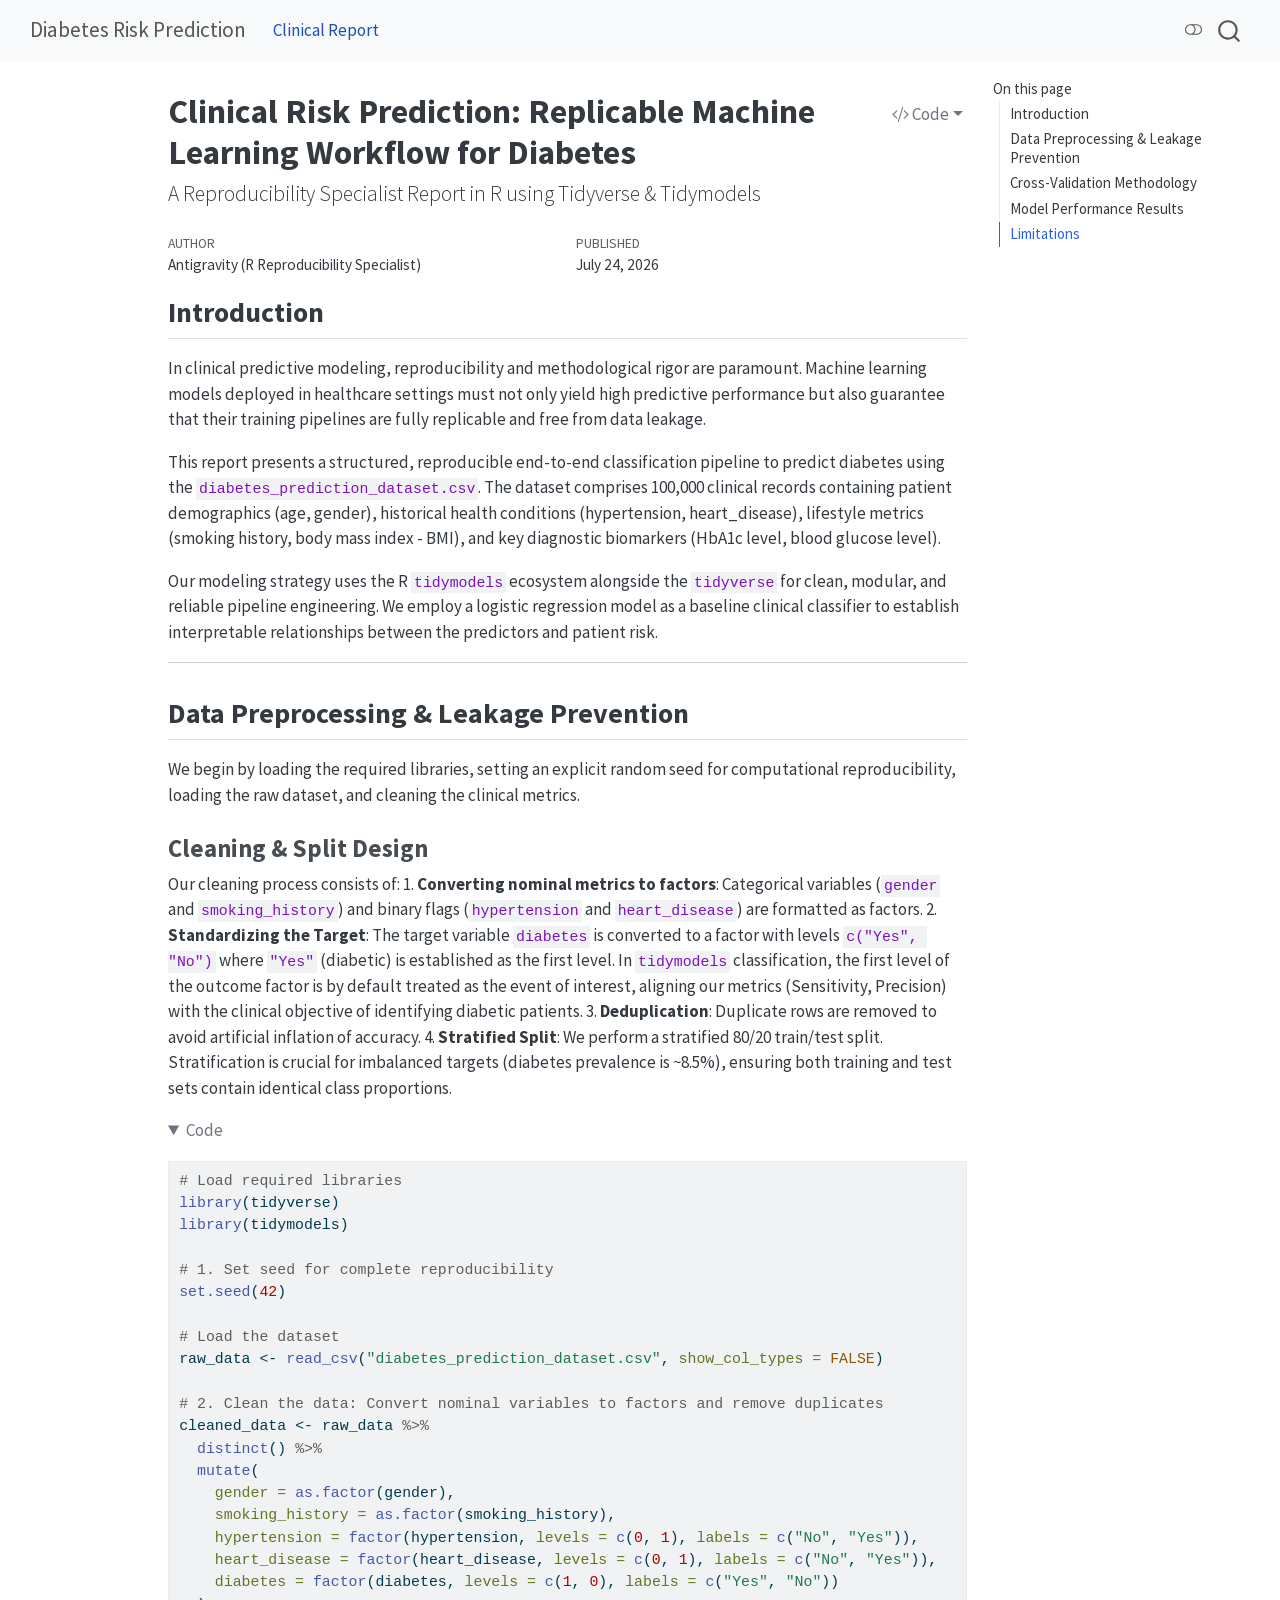
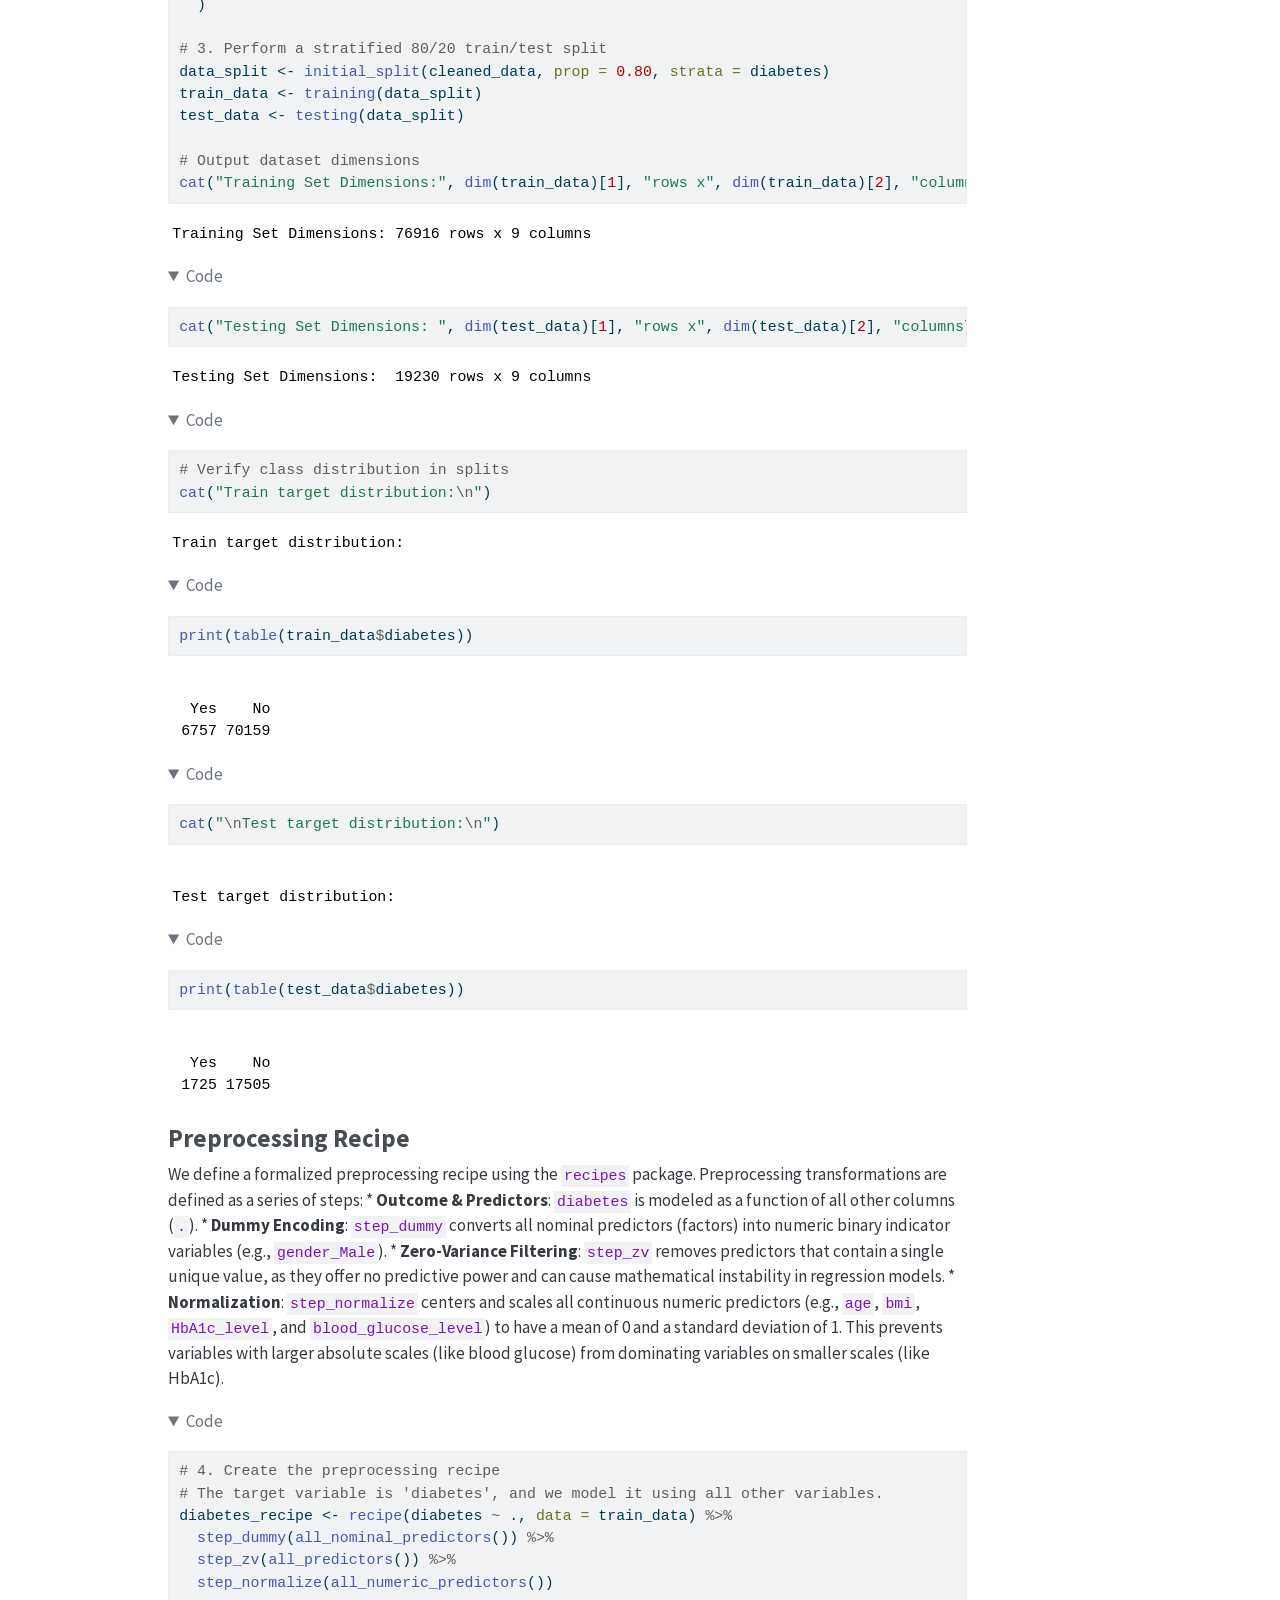
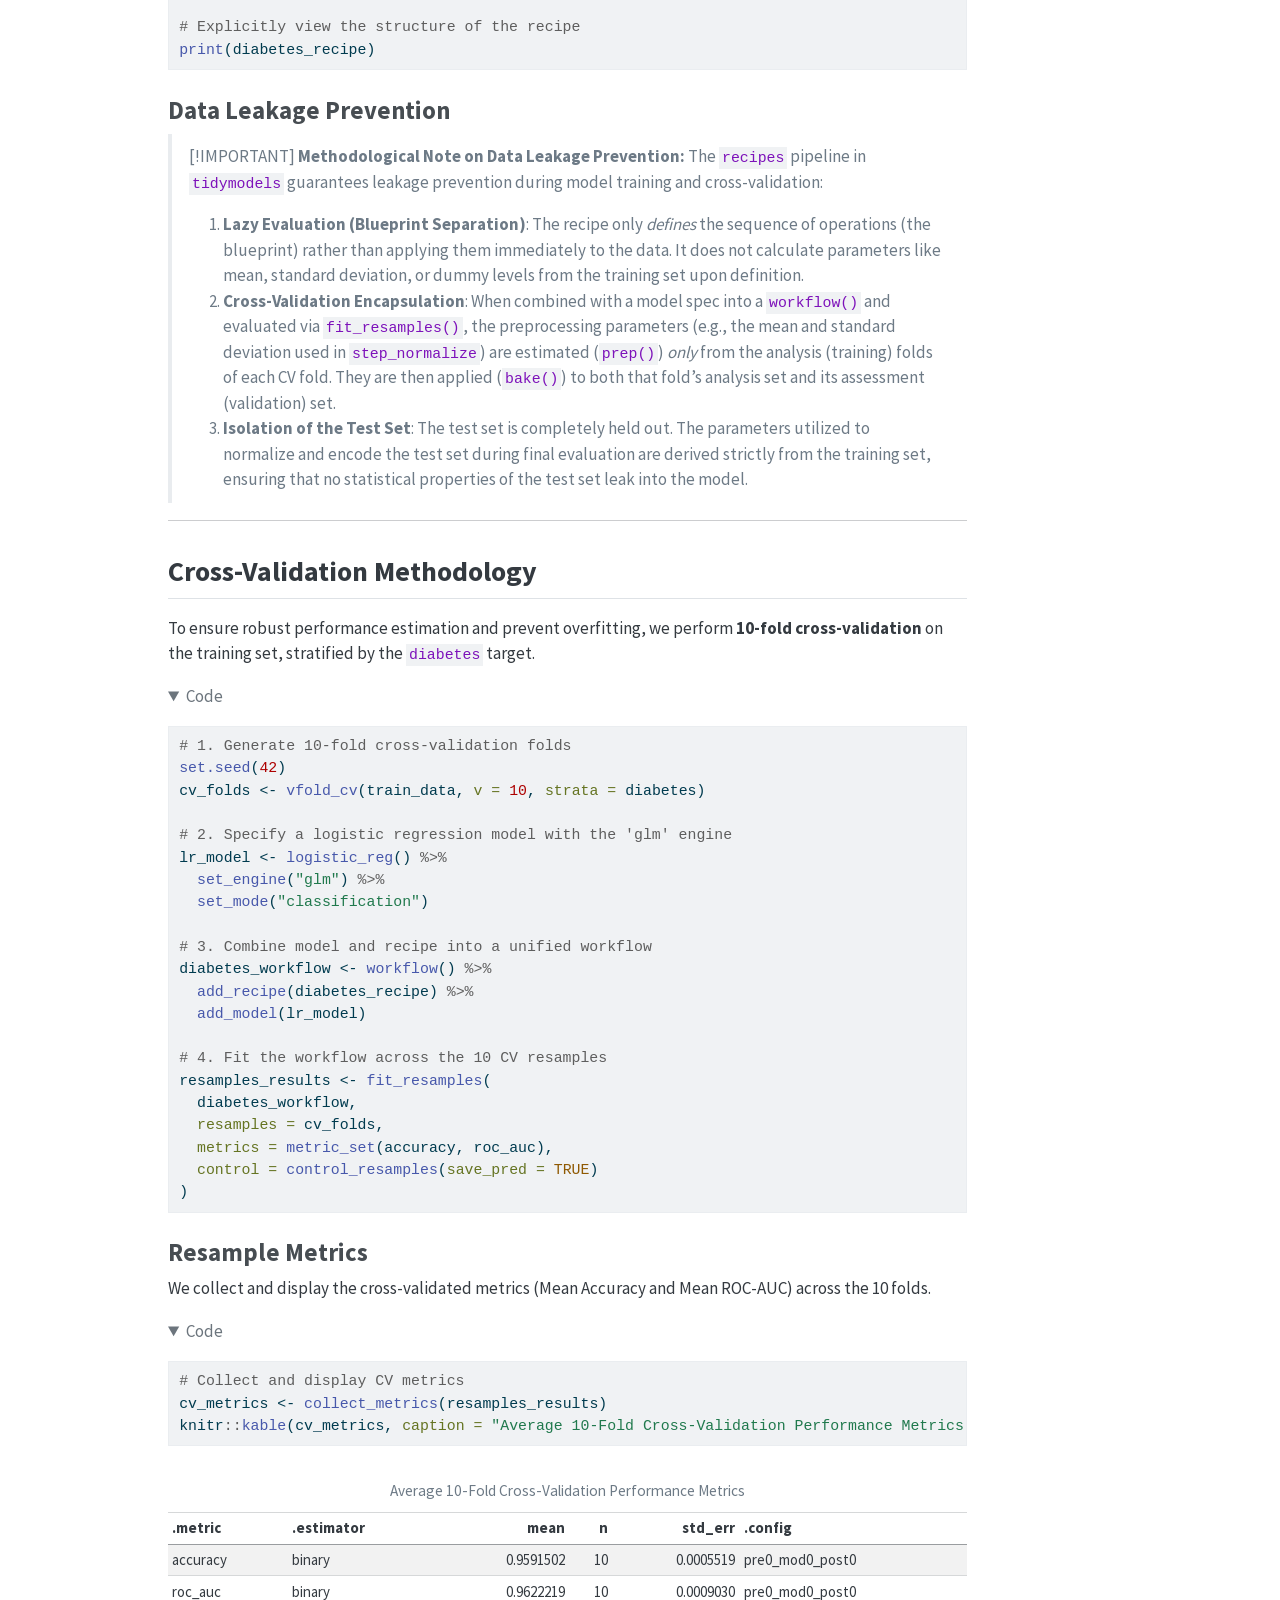
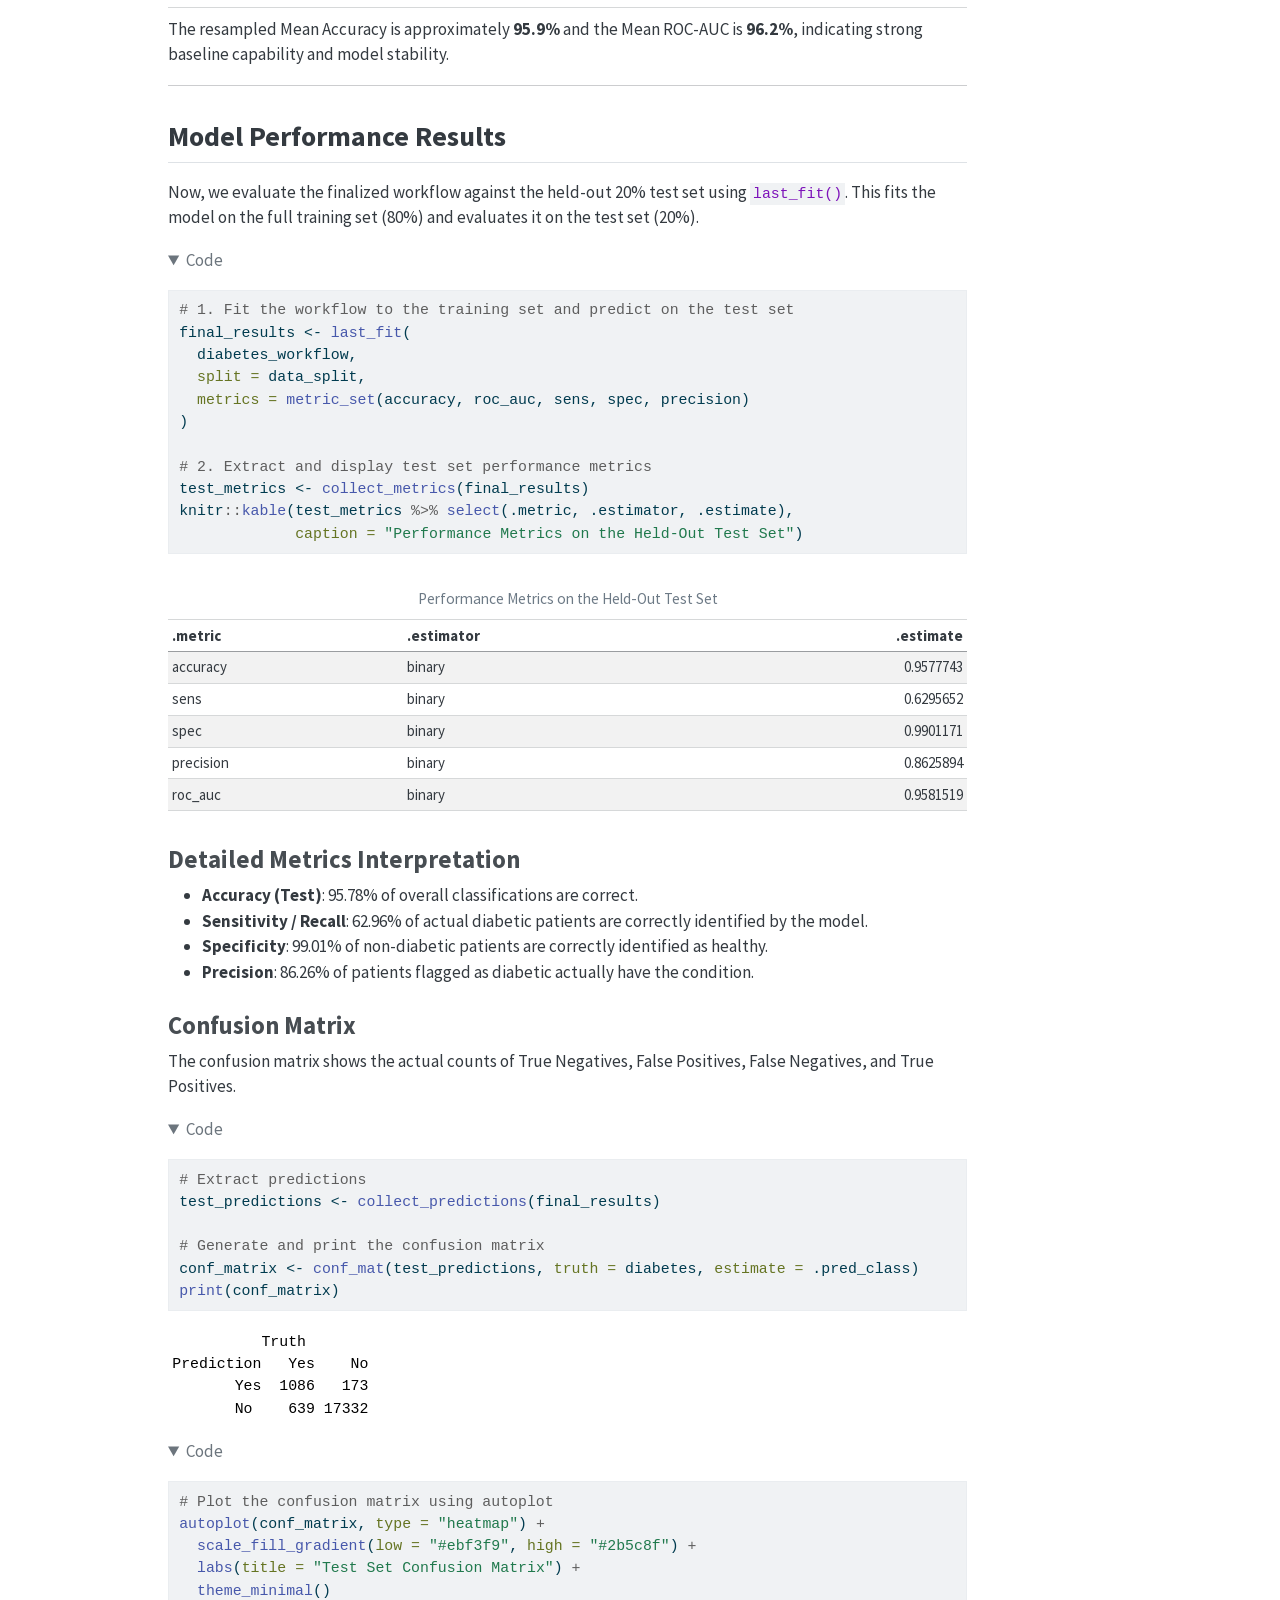
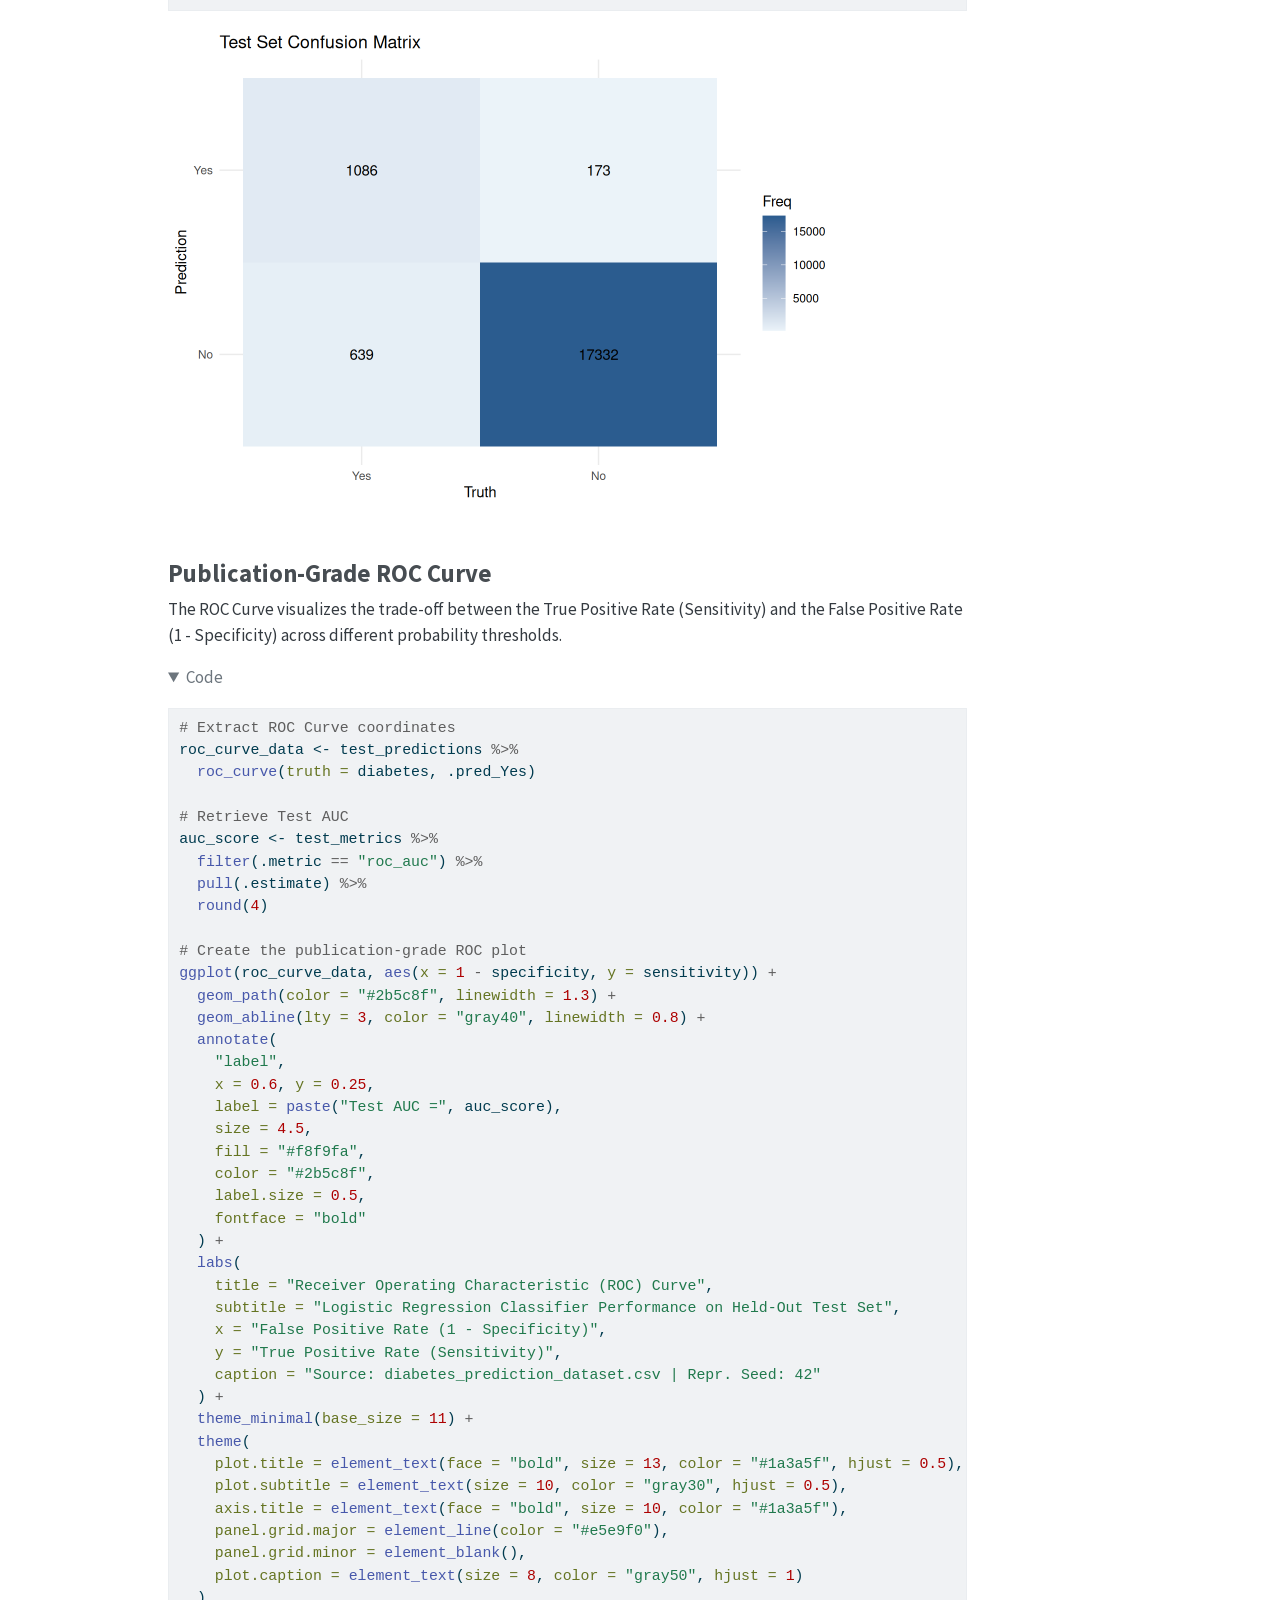
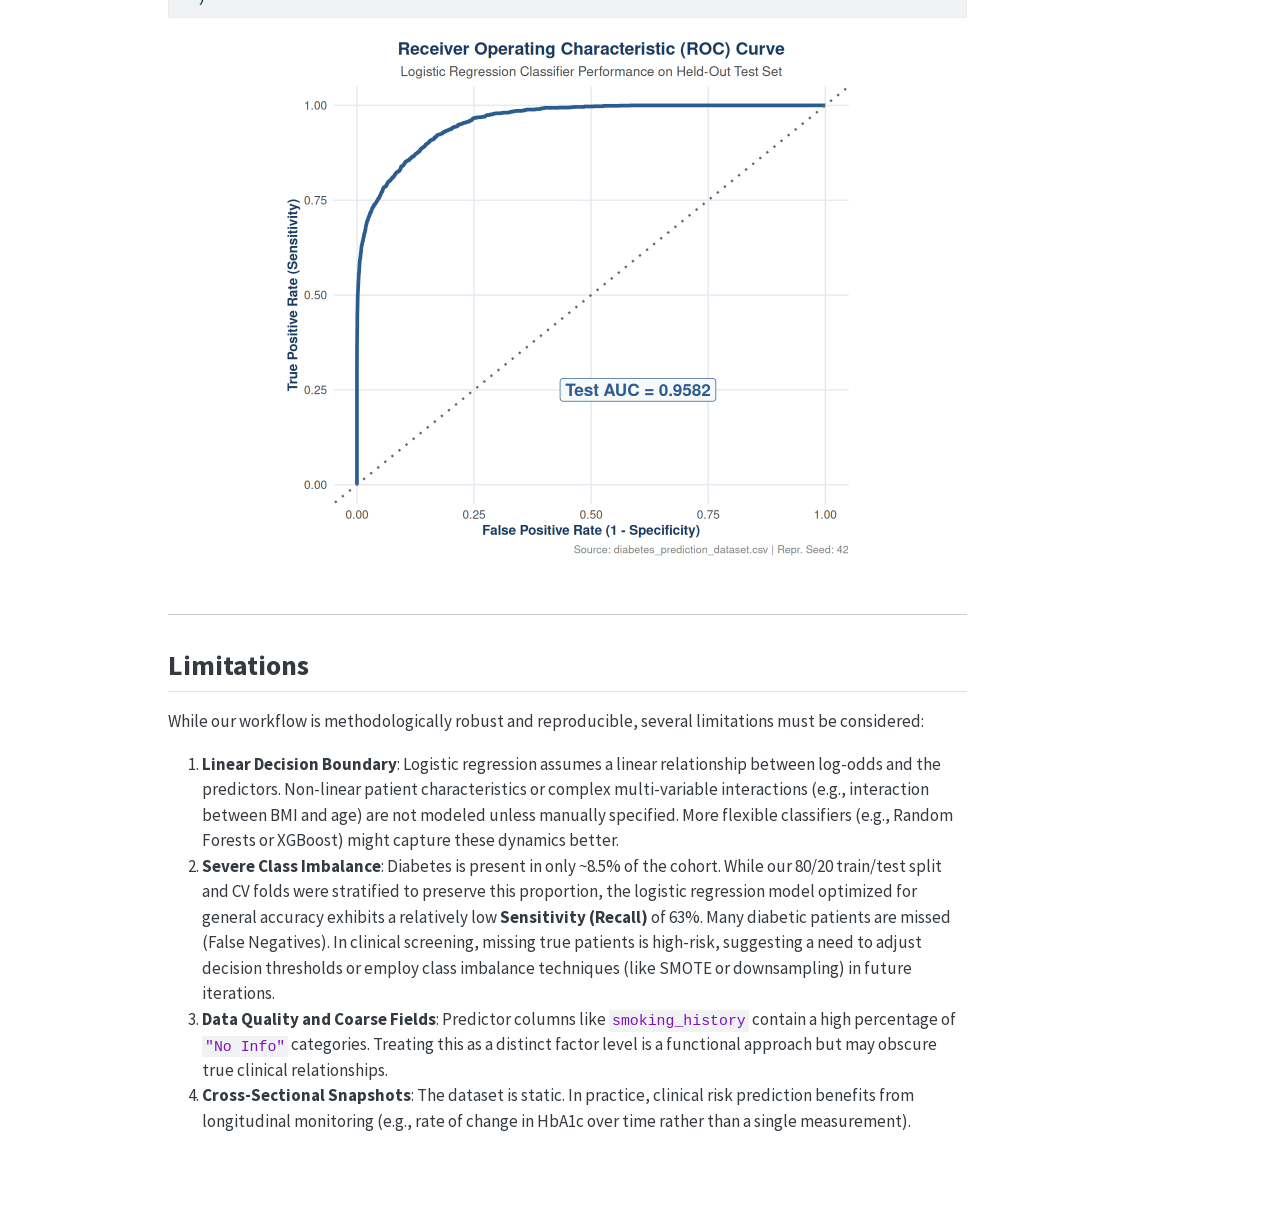
==== index.html @ bb3349ae "Publish Quarto site to GitHub Pages" ====
<!DOCTYPE html>
<html xmlns="http://www.w3.org/1999/xhtml" lang="en" xml:lang="en"><head>

<meta charset="utf-8">
<meta name="generator" content="quarto-1.9.38">

<meta name="viewport" content="width=device-width, initial-scale=1.0, user-scalable=yes">

<meta name="author" content="Antigravity (R Reproducibility Specialist)">
<meta name="dcterms.date" content="2026-07-24">

<title>Clinical Risk Prediction: Replicable Machine Learning Workflow for Diabetes – Diabetes Risk Prediction</title>
<style>

code{white-space: pre-wrap;}
span.smallcaps{font-variant: small-caps;}
div.columns{display: flex; gap: min(4vw, 1.5em);}
div.column{flex: auto; overflow-x: auto;}
div.hanging-indent{margin-left: 1.5em; text-indent: -1.5em;}
ul.task-list{list-style: none;}
ul.task-list li input[type="checkbox"] {
width: 0.8em;
margin: 0 0.8em 0.2em -1em;  vertical-align: middle;
}

html { -webkit-text-size-adjust: 100%; }
pre > code.sourceCode { white-space: pre; position: relative; }
pre > code.sourceCode > span { display: inline-block; line-height: 1.25; }
pre > code.sourceCode > span:empty { height: 1.2em; }
.sourceCode { overflow: visible; }
code.sourceCode > span { color: inherit; text-decoration: inherit; }
div.sourceCode { margin: 1em 0; }
pre.sourceCode { margin: 0; }
@media screen {
div.sourceCode { overflow: auto; }
}
@media print {
pre > code.sourceCode { white-space: pre-wrap; }
pre > code.sourceCode > span { text-indent: -5em; padding-left: 5em; }
}
pre.numberSource code
{ counter-reset: source-line 0; }
pre.numberSource code > span
{ position: relative; left: -4em; counter-increment: source-line; }
pre.numberSource code > span > a:first-child::before
{ content: counter(source-line);
position: relative; left: -1em; text-align: right; vertical-align: baseline;
border: none; display: inline-block;
-webkit-touch-callout: none; -webkit-user-select: none;
-khtml-user-select: none; -moz-user-select: none;
-ms-user-select: none; user-select: none;
padding: 0 4px; width: 4em;
}
pre.numberSource { margin-left: 3em; padding-left: 4px; }
div.sourceCode
{ }
@media screen {
pre > code.sourceCode > span > a:first-child::before { text-decoration: underline; }
}
</style>


<script>const headroomChanged = new CustomEvent("quarto-hrChanged", {
  detail: {},
  bubbles: true,
  cancelable: false,
  composed: false,
});

const announceDismiss = () => {
  const annEl = window.document.getElementById("quarto-announcement");
  if (annEl) {
    annEl.remove();

    const annId = annEl.getAttribute("data-announcement-id");
    window.localStorage.setItem(`quarto-announce-${annId}`, "true");
  }
};

const announceRegister = () => {
  const annEl = window.document.getElementById("quarto-announcement");
  if (annEl) {
    const annId = annEl.getAttribute("data-announcement-id");
    const isDismissed =
      window.localStorage.getItem(`quarto-announce-${annId}`) || false;
    if (isDismissed) {
      announceDismiss();
      return;
    } else {
      annEl.classList.remove("hidden");
    }

    const actionEl = annEl.querySelector(".quarto-announcement-action");
    if (actionEl) {
      actionEl.addEventListener("click", function (e) {
        e.preventDefault();
        // Hide the bar immediately
        announceDismiss();
      });
    }
  }
};

window.document.addEventListener("DOMContentLoaded", function () {
  let init = false;

  announceRegister();

  // Manage the back to top button, if one is present.
  let lastScrollTop = window.pageYOffset || document.documentElement.scrollTop;
  const scrollDownBuffer = 5;
  const scrollUpBuffer = 35;
  const btn = document.getElementById("quarto-back-to-top");
  const hideBackToTop = () => {
    btn.style.display = "none";
  };
  const showBackToTop = () => {
    btn.style.display = "inline-block";
  };
  if (btn) {
    window.document.addEventListener(
      "scroll",
      function () {
        const currentScrollTop =
          window.pageYOffset || document.documentElement.scrollTop;

        // Shows and hides the button 'intelligently' as the user scrolls
        if (currentScrollTop - scrollDownBuffer > lastScrollTop) {
          hideBackToTop();
          lastScrollTop = currentScrollTop <= 0 ? 0 : currentScrollTop;
        } else if (currentScrollTop < lastScrollTop - scrollUpBuffer) {
          showBackToTop();
          lastScrollTop = currentScrollTop <= 0 ? 0 : currentScrollTop;
        }

        // Show the button at the bottom, hides it at the top
        if (currentScrollTop <= 0) {
          hideBackToTop();
        } else if (
          window.innerHeight + currentScrollTop >=
          document.body.offsetHeight
        ) {
          showBackToTop();
        }
      },
      false
    );
  }

  function throttle(func, wait) {
    var timeout;
    return function () {
      const context = this;
      const args = arguments;
      const later = function () {
        clearTimeout(timeout);
        timeout = null;
        func.apply(context, args);
      };

      if (!timeout) {
        timeout = setTimeout(later, wait);
      }
    };
  }

  function headerOffset() {
    // Set an offset if there is are fixed top navbar
    const headerEl = window.document.querySelector("header.fixed-top");
    if (headerEl) {
      return headerEl.clientHeight;
    } else {
      return 0;
    }
  }

  function footerOffset() {
    const footerEl = window.document.querySelector("footer.footer");
    if (footerEl) {
      return footerEl.clientHeight;
    } else {
      return 0;
    }
  }

  function dashboardOffset() {
    const dashboardNavEl = window.document.getElementById(
      "quarto-dashboard-header"
    );
    if (dashboardNavEl !== null) {
      return dashboardNavEl.clientHeight;
    } else {
      return 0;
    }
  }

  function updateDocumentOffsetWithoutAnimation() {
    updateDocumentOffset(false);
  }

  function updateDocumentOffset(animated) {
    // set body offset
    const topOffset = headerOffset();
    const bodyOffset = topOffset + footerOffset() + dashboardOffset();
    const bodyEl = window.document.body;
    bodyEl.setAttribute("data-bs-offset", topOffset);
    bodyEl.style.paddingTop = topOffset + "px";

    // deal with sidebar offsets
    const sidebars = window.document.querySelectorAll(
      ".sidebar, .headroom-target"
    );
    sidebars.forEach((sidebar) => {
      if (!animated) {
        sidebar.classList.add("notransition");
        // Remove the no transition class after the animation has time to complete
        setTimeout(function () {
          sidebar.classList.remove("notransition");
        }, 201);
      }

      if (window.Headroom && sidebar.classList.contains("sidebar-unpinned")) {
        sidebar.style.top = "0";
        sidebar.style.maxHeight = "100vh";
      } else {
        sidebar.style.top = topOffset + "px";
        sidebar.style.maxHeight = "calc(100vh - " + topOffset + "px)";
      }
    });

    // allow space for footer
    const mainContainer = window.document.querySelector(".quarto-container");
    if (mainContainer) {
      mainContainer.style.minHeight = "calc(100vh - " + bodyOffset + "px)";
    }

    // link offset
    let linkStyle = window.document.querySelector("#quarto-target-style");
    if (!linkStyle) {
      linkStyle = window.document.createElement("style");
      linkStyle.setAttribute("id", "quarto-target-style");
      window.document.head.appendChild(linkStyle);
    }
    while (linkStyle.firstChild) {
      linkStyle.removeChild(linkStyle.firstChild);
    }
    if (topOffset > 0) {
      linkStyle.appendChild(
        window.document.createTextNode(`
      section:target::before {
        content: "";
        display: block;
        height: ${topOffset}px;
        margin: -${topOffset}px 0 0;
      }`)
      );
    }
    if (init) {
      window.dispatchEvent(headroomChanged);
    }
    init = true;
  }

  // initialize headroom
  var header = window.document.querySelector("#quarto-header");
  if (header && window.Headroom) {
    const headroom = new window.Headroom(header, {
      tolerance: 5,
      onPin: function () {
        const sidebars = window.document.querySelectorAll(
          ".sidebar, .headroom-target"
        );
        sidebars.forEach((sidebar) => {
          sidebar.classList.remove("sidebar-unpinned");
        });
        updateDocumentOffset();
      },
      onUnpin: function () {
        const sidebars = window.document.querySelectorAll(
          ".sidebar, .headroom-target"
        );
        sidebars.forEach((sidebar) => {
          sidebar.classList.add("sidebar-unpinned");
        });
        updateDocumentOffset();
      },
    });
    headroom.init();

    let frozen = false;
    window.quartoToggleHeadroom = function () {
      if (frozen) {
        headroom.unfreeze();
        frozen = false;
      } else {
        headroom.freeze();
        frozen = true;
      }
    };
  }

  window.addEventListener(
    "hashchange",
    function (e) {
      if (
        getComputedStyle(document.documentElement).scrollBehavior !== "smooth"
      ) {
        window.scrollTo(0, window.pageYOffset - headerOffset());
      }
    },
    false
  );

  // Observe size changed for the header
  const headerEl = window.document.querySelector("header.fixed-top");
  if (headerEl && window.ResizeObserver) {
    const observer = new window.ResizeObserver(() => {
      setTimeout(updateDocumentOffsetWithoutAnimation, 0);
    });
    observer.observe(headerEl, {
      attributes: true,
      childList: true,
      characterData: true,
    });
  } else {
    window.addEventListener(
      "resize",
      throttle(updateDocumentOffsetWithoutAnimation, 50)
    );
  }
  setTimeout(updateDocumentOffsetWithoutAnimation, 250);

  // fixup index.html links if we aren't on the filesystem
  if (window.location.protocol !== "file:") {
    const links = window.document.querySelectorAll("a");
    for (let i = 0; i < links.length; i++) {
      if (links[i].href) {
        links[i].dataset.originalHref = links[i].href;
        links[i].href = links[i].href.replace(/\/index\.html/, "/");
      }
    }

    // Fixup any sharing links that require urls
    // Append url to any sharing urls
    const sharingLinks = window.document.querySelectorAll(
      "a.sidebar-tools-main-item, a.quarto-navigation-tool, a.quarto-navbar-tools, a.quarto-navbar-tools-item"
    );
    for (let i = 0; i < sharingLinks.length; i++) {
      const sharingLink = sharingLinks[i];
      const href = sharingLink.getAttribute("href");
      if (href) {
        sharingLink.setAttribute(
          "href",
          href.replace("|url|", window.location.href)
        );
      }
    }

    // Scroll the active navigation item into view, if necessary
    const navSidebar = window.document.querySelector("nav#quarto-sidebar");
    if (navSidebar) {
      // Find the active item
      const activeItem = navSidebar.querySelector("li.sidebar-item a.active");
      if (activeItem) {
        // Wait for the scroll height and height to resolve by observing size changes on the
        // nav element that is scrollable
        const resizeObserver = new ResizeObserver((_entries) => {
          // The bottom of the element
          const elBottom = activeItem.offsetTop;
          const viewBottom = navSidebar.scrollTop + navSidebar.clientHeight;

          // The element height and scroll height are the same, then we are still loading
          if (viewBottom !== navSidebar.scrollHeight) {
            // Determine if the item isn't visible and scroll to it
            if (elBottom >= viewBottom) {
              navSidebar.scrollTop = elBottom;
            }

            // stop observing now since we've completed the scroll
            resizeObserver.unobserve(navSidebar);
          }
        });
        resizeObserver.observe(navSidebar);
      }
    }
  }
});
</script>
<script>/*!
 * headroom.js v0.12.0 - Give your page some headroom. Hide your header until you need it
 * Copyright (c) 2020 Nick Williams - http://wicky.nillia.ms/headroom.js
 * License: MIT
 */

!function(t,n){"object"==typeof exports&&"undefined"!=typeof module?module.exports=n():"function"==typeof define&&define.amd?define(n):(t=t||self).Headroom=n()}(this,function(){"use strict";function t(){return"undefined"!=typeof window}function d(t){return function(t){return t&&t.document&&function(t){return 9===t.nodeType}(t.document)}(t)?function(t){var n=t.document,o=n.body,s=n.documentElement;return{scrollHeight:function(){return Math.max(o.scrollHeight,s.scrollHeight,o.offsetHeight,s.offsetHeight,o.clientHeight,s.clientHeight)},height:function(){return t.innerHeight||s.clientHeight||o.clientHeight},scrollY:function(){return void 0!==t.pageYOffset?t.pageYOffset:(s||o.parentNode||o).scrollTop}}}(t):function(t){return{scrollHeight:function(){return Math.max(t.scrollHeight,t.offsetHeight,t.clientHeight)},height:function(){return Math.max(t.offsetHeight,t.clientHeight)},scrollY:function(){return t.scrollTop}}}(t)}function n(t,s,e){var n,o=function(){var n=!1;try{var t={get passive(){n=!0}};window.addEventListener("test",t,t),window.removeEventListener("test",t,t)}catch(t){n=!1}return n}(),i=!1,r=d(t),l=r.scrollY(),a={};function c(){var t=Math.round(r.scrollY()),n=r.height(),o=r.scrollHeight();a.scrollY=t,a.lastScrollY=l,a.direction=l<t?"down":"up",a.distance=Math.abs(t-l),a.isOutOfBounds=t<0||o<t+n,a.top=t<=s.offset[a.direction],a.bottom=o<=t+n,a.toleranceExceeded=a.distance>s.tolerance[a.direction],e(a),l=t,i=!1}function h(){i||(i=!0,n=requestAnimationFrame(c))}var u=!!o&&{passive:!0,capture:!1};return t.addEventListener("scroll",h,u),c(),{destroy:function(){cancelAnimationFrame(n),t.removeEventListener("scroll",h,u)}}}function o(t){return t===Object(t)?t:{down:t,up:t}}function s(t,n){n=n||{},Object.assign(this,s.options,n),this.classes=Object.assign({},s.options.classes,n.classes),this.elem=t,this.tolerance=o(this.tolerance),this.offset=o(this.offset),this.initialised=!1,this.frozen=!1}return s.prototype={constructor:s,init:function(){return s.cutsTheMustard&&!this.initialised&&(this.addClass("initial"),this.initialised=!0,setTimeout(function(t){t.scrollTracker=n(t.scroller,{offset:t.offset,tolerance:t.tolerance},t.update.bind(t))},100,this)),this},destroy:function(){this.initialised=!1,Object.keys(this.classes).forEach(this.removeClass,this),this.scrollTracker.destroy()},unpin:function(){!this.hasClass("pinned")&&this.hasClass("unpinned")||(this.addClass("unpinned"),this.removeClass("pinned"),this.onUnpin&&this.onUnpin.call(this))},pin:function(){this.hasClass("unpinned")&&(this.addClass("pinned"),this.removeClass("unpinned"),this.onPin&&this.onPin.call(this))},freeze:function(){this.frozen=!0,this.addClass("frozen")},unfreeze:function(){this.frozen=!1,this.removeClass("frozen")},top:function(){this.hasClass("top")||(this.addClass("top"),this.removeClass("notTop"),this.onTop&&this.onTop.call(this))},notTop:function(){this.hasClass("notTop")||(this.addClass("notTop"),this.removeClass("top"),this.onNotTop&&this.onNotTop.call(this))},bottom:function(){this.hasClass("bottom")||(this.addClass("bottom"),this.removeClass("notBottom"),this.onBottom&&this.onBottom.call(this))},notBottom:function(){this.hasClass("notBottom")||(this.addClass("notBottom"),this.removeClass("bottom"),this.onNotBottom&&this.onNotBottom.call(this))},shouldUnpin:function(t){return"down"===t.direction&&!t.top&&t.toleranceExceeded},shouldPin:function(t){return"up"===t.direction&&t.toleranceExceeded||t.top},addClass:function(t){this.elem.classList.add.apply(this.elem.classList,this.classes[t].split(" "))},removeClass:function(t){this.elem.classList.remove.apply(this.elem.classList,this.classes[t].split(" "))},hasClass:function(t){return this.classes[t].split(" ").every(function(t){return this.classList.contains(t)},this.elem)},update:function(t){t.isOutOfBounds||!0!==this.frozen&&(t.top?this.top():this.notTop(),t.bottom?this.bottom():this.notBottom(),this.shouldUnpin(t)?this.unpin():this.shouldPin(t)&&this.pin())}},s.options={tolerance:{up:0,down:0},offset:0,scroller:t()?window:null,classes:{frozen:"headroom--frozen",pinned:"headroom--pinned",unpinned:"headroom--unpinned",top:"headroom--top",notTop:"headroom--not-top",bottom:"headroom--bottom",notBottom:"headroom--not-bottom",initial:"headroom"}},s.cutsTheMustard=!!(t()&&function(){}.bind&&"classList"in document.documentElement&&Object.assign&&Object.keys&&requestAnimationFrame),s});
</script>
<script>/*!
 * clipboard.js v2.0.11
 * https://clipboardjs.com/
 *
 * Licensed MIT © Zeno Rocha
 */
!function(t,e){"object"==typeof exports&&"object"==typeof module?module.exports=e():"function"==typeof define&&define.amd?define([],e):"object"==typeof exports?exports.ClipboardJS=e():t.ClipboardJS=e()}(this,function(){return n={686:function(t,e,n){"use strict";n.d(e,{default:function(){return b}});var e=n(279),i=n.n(e),e=n(370),u=n.n(e),e=n(817),r=n.n(e);function c(t){try{return document.execCommand(t)}catch(t){return}}var a=function(t){t=r()(t);return c("cut"),t};function o(t,e){var n,o,t=(n=t,o="rtl"===document.documentElement.getAttribute("dir"),(t=document.createElement("textarea")).style.fontSize="12pt",t.style.border="0",t.style.padding="0",t.style.margin="0",t.style.position="absolute",t.style[o?"right":"left"]="-9999px",o=window.pageYOffset||document.documentElement.scrollTop,t.style.top="".concat(o,"px"),t.setAttribute("readonly",""),t.value=n,t);return e.container.appendChild(t),e=r()(t),c("copy"),t.remove(),e}var f=function(t){var e=1<arguments.length&&void 0!==arguments[1]?arguments[1]:{container:document.body},n="";return"string"==typeof t?n=o(t,e):t instanceof HTMLInputElement&&!["text","search","url","tel","password"].includes(null==t?void 0:t.type)?n=o(t.value,e):(n=r()(t),c("copy")),n};function l(t){return(l="function"==typeof Symbol&&"symbol"==typeof Symbol.iterator?function(t){return typeof t}:function(t){return t&&"function"==typeof Symbol&&t.constructor===Symbol&&t!==Symbol.prototype?"symbol":typeof t})(t)}var s=function(){var t=0<arguments.length&&void 0!==arguments[0]?arguments[0]:{},e=t.action,n=void 0===e?"copy":e,o=t.container,e=t.target,t=t.text;if("copy"!==n&&"cut"!==n)throw new Error('Invalid "action" value, use either "copy" or "cut"');if(void 0!==e){if(!e||"object"!==l(e)||1!==e.nodeType)throw new Error('Invalid "target" value, use a valid Element');if("copy"===n&&e.hasAttribute("disabled"))throw new Error('Invalid "target" attribute. Please use "readonly" instead of "disabled" attribute');if("cut"===n&&(e.hasAttribute("readonly")||e.hasAttribute("disabled")))throw new Error('Invalid "target" attribute. You can\'t cut text from elements with "readonly" or "disabled" attributes')}return t?f(t,{container:o}):e?"cut"===n?a(e):f(e,{container:o}):void 0};function p(t){return(p="function"==typeof Symbol&&"symbol"==typeof Symbol.iterator?function(t){return typeof t}:function(t){return t&&"function"==typeof Symbol&&t.constructor===Symbol&&t!==Symbol.prototype?"symbol":typeof t})(t)}function d(t,e){for(var n=0;n<e.length;n++){var o=e[n];o.enumerable=o.enumerable||!1,o.configurable=!0,"value"in o&&(o.writable=!0),Object.defineProperty(t,o.key,o)}}function y(t,e){return(y=Object.setPrototypeOf||function(t,e){return t.__proto__=e,t})(t,e)}function h(n){var o=function(){if("undefined"==typeof Reflect||!Reflect.construct)return!1;if(Reflect.construct.sham)return!1;if("function"==typeof Proxy)return!0;try{return Date.prototype.toString.call(Reflect.construct(Date,[],function(){})),!0}catch(t){return!1}}();return function(){var t,e=v(n);return t=o?(t=v(this).constructor,Reflect.construct(e,arguments,t)):e.apply(this,arguments),e=this,!(t=t)||"object"!==p(t)&&"function"!=typeof t?function(t){if(void 0!==t)return t;throw new ReferenceError("this hasn't been initialised - super() hasn't been called")}(e):t}}function v(t){return(v=Object.setPrototypeOf?Object.getPrototypeOf:function(t){return t.__proto__||Object.getPrototypeOf(t)})(t)}function m(t,e){t="data-clipboard-".concat(t);if(e.hasAttribute(t))return e.getAttribute(t)}var b=function(){!function(t,e){if("function"!=typeof e&&null!==e)throw new TypeError("Super expression must either be null or a function");t.prototype=Object.create(e&&e.prototype,{constructor:{value:t,writable:!0,configurable:!0}}),e&&y(t,e)}(r,i());var t,e,n,o=h(r);function r(t,e){var n;return function(t){if(!(t instanceof r))throw new TypeError("Cannot call a class as a function")}(this),(n=o.call(this)).resolveOptions(e),n.listenClick(t),n}return t=r,n=[{key:"copy",value:function(t){var e=1<arguments.length&&void 0!==arguments[1]?arguments[1]:{container:document.body};return f(t,e)}},{key:"cut",value:function(t){return a(t)}},{key:"isSupported",value:function(){var t=0<arguments.length&&void 0!==arguments[0]?arguments[0]:["copy","cut"],t="string"==typeof t?[t]:t,e=!!document.queryCommandSupported;return t.forEach(function(t){e=e&&!!document.queryCommandSupported(t)}),e}}],(e=[{key:"resolveOptions",value:function(){var t=0<arguments.length&&void 0!==arguments[0]?arguments[0]:{};this.action="function"==typeof t.action?t.action:this.defaultAction,this.target="function"==typeof t.target?t.target:this.defaultTarget,this.text="function"==typeof t.text?t.text:this.defaultText,this.container="object"===p(t.container)?t.container:document.body}},{key:"listenClick",value:function(t){var e=this;this.listener=u()(t,"click",function(t){return e.onClick(t)})}},{key:"onClick",value:function(t){var e=t.delegateTarget||t.currentTarget,n=this.action(e)||"copy",t=s({action:n,container:this.container,target:this.target(e),text:this.text(e)});this.emit(t?"success":"error",{action:n,text:t,trigger:e,clearSelection:function(){e&&e.focus(),window.getSelection().removeAllRanges()}})}},{key:"defaultAction",value:function(t){return m("action",t)}},{key:"defaultTarget",value:function(t){t=m("target",t);if(t)return document.querySelector(t)}},{key:"defaultText",value:function(t){return m("text",t)}},{key:"destroy",value:function(){this.listener.destroy()}}])&&d(t.prototype,e),n&&d(t,n),r}()},828:function(t){var e;"undefined"==typeof Element||Element.prototype.matches||((e=Element.prototype).matches=e.matchesSelector||e.mozMatchesSelector||e.msMatchesSelector||e.oMatchesSelector||e.webkitMatchesSelector),t.exports=function(t,e){for(;t&&9!==t.nodeType;){if("function"==typeof t.matches&&t.matches(e))return t;t=t.parentNode}}},438:function(t,e,n){var u=n(828);function i(t,e,n,o,r){var i=function(e,n,t,o){return function(t){t.delegateTarget=u(t.target,n),t.delegateTarget&&o.call(e,t)}}.apply(this,arguments);return t.addEventListener(n,i,r),{destroy:function(){t.removeEventListener(n,i,r)}}}t.exports=function(t,e,n,o,r){return"function"==typeof t.addEventListener?i.apply(null,arguments):"function"==typeof n?i.bind(null,document).apply(null,arguments):("string"==typeof t&&(t=document.querySelectorAll(t)),Array.prototype.map.call(t,function(t){return i(t,e,n,o,r)}))}},879:function(t,n){n.node=function(t){return void 0!==t&&t instanceof HTMLElement&&1===t.nodeType},n.nodeList=function(t){var e=Object.prototype.toString.call(t);return void 0!==t&&("[object NodeList]"===e||"[object HTMLCollection]"===e)&&"length"in t&&(0===t.length||n.node(t[0]))},n.string=function(t){return"string"==typeof t||t instanceof String},n.fn=function(t){return"[object Function]"===Object.prototype.toString.call(t)}},370:function(t,e,n){var f=n(879),l=n(438);t.exports=function(t,e,n){if(!t&&!e&&!n)throw new Error("Missing required arguments");if(!f.string(e))throw new TypeError("Second argument must be a String");if(!f.fn(n))throw new TypeError("Third argument must be a Function");if(f.node(t))return c=e,a=n,(u=t).addEventListener(c,a),{destroy:function(){u.removeEventListener(c,a)}};if(f.nodeList(t))return o=t,r=e,i=n,Array.prototype.forEach.call(o,function(t){t.addEventListener(r,i)}),{destroy:function(){Array.prototype.forEach.call(o,function(t){t.removeEventListener(r,i)})}};if(f.string(t))return t=t,e=e,n=n,l(document.body,t,e,n);throw new TypeError("First argument must be a String, HTMLElement, HTMLCollection, or NodeList");var o,r,i,u,c,a}},817:function(t){t.exports=function(t){var e,n="SELECT"===t.nodeName?(t.focus(),t.value):"INPUT"===t.nodeName||"TEXTAREA"===t.nodeName?((e=t.hasAttribute("readonly"))||t.setAttribute("readonly",""),t.select(),t.setSelectionRange(0,t.value.length),e||t.removeAttribute("readonly"),t.value):(t.hasAttribute("contenteditable")&&t.focus(),n=window.getSelection(),(e=document.createRange()).selectNodeContents(t),n.removeAllRanges(),n.addRange(e),n.toString());return n}},279:function(t){function e(){}e.prototype={on:function(t,e,n){var o=this.e||(this.e={});return(o[t]||(o[t]=[])).push({fn:e,ctx:n}),this},once:function(t,e,n){var o=this;function r(){o.off(t,r),e.apply(n,arguments)}return r._=e,this.on(t,r,n)},emit:function(t){for(var e=[].slice.call(arguments,1),n=((this.e||(this.e={}))[t]||[]).slice(),o=0,r=n.length;o<r;o++)n[o].fn.apply(n[o].ctx,e);return this},off:function(t,e){var n=this.e||(this.e={}),o=n[t],r=[];if(o&&e)for(var i=0,u=o.length;i<u;i++)o[i].fn!==e&&o[i].fn._!==e&&r.push(o[i]);return r.length?n[t]=r:delete n[t],this}},t.exports=e,t.exports.TinyEmitter=e}},r={},o.n=function(t){var e=t&&t.__esModule?function(){return t.default}:function(){return t};return o.d(e,{a:e}),e},o.d=function(t,e){for(var n in e)o.o(e,n)&&!o.o(t,n)&&Object.defineProperty(t,n,{enumerable:!0,get:e[n]})},o.o=function(t,e){return Object.prototype.hasOwnProperty.call(t,e)},o(686).default;function o(t){if(r[t])return r[t].exports;var e=r[t]={exports:{}};return n[t](e,e.exports,o),e.exports}var n,r});</script>
<script>/*! @algolia/autocomplete-js 1.19.1 | MIT License | © Algolia, Inc. and contributors | https://github.com/algolia/autocomplete */
!function(e,t){"object"==typeof exports&&"undefined"!=typeof module?t(exports):"function"==typeof define&&define.amd?define(["exports"],t):t((e="undefined"!=typeof globalThis?globalThis:e||self)["@algolia/autocomplete-js"]={})}(this,(function(e){"use strict";function t(e,t){var n=Object.keys(e);if(Object.getOwnPropertySymbols){var r=Object.getOwnPropertySymbols(e);t&&(r=r.filter((function(t){return Object.getOwnPropertyDescriptor(e,t).enumerable}))),n.push.apply(n,r)}return n}function n(e){for(var n=1;n<arguments.length;n++){var r=null!=arguments[n]?arguments[n]:{};n%2?t(Object(r),!0).forEach((function(t){o(e,t,r[t])})):Object.getOwnPropertyDescriptors?Object.defineProperties(e,Object.getOwnPropertyDescriptors(r)):t(Object(r)).forEach((function(t){Object.defineProperty(e,t,Object.getOwnPropertyDescriptor(r,t))}))}return e}function r(e){return r="function"==typeof Symbol&&"symbol"==typeof Symbol.iterator?function(e){return typeof e}:function(e){return e&&"function"==typeof Symbol&&e.constructor===Symbol&&e!==Symbol.prototype?"symbol":typeof e},r(e)}function o(e,t,n){return(t=function(e){var t=function(e,t){if("object"!=typeof e||null===e)return e;var n=e[Symbol.toPrimitive];if(void 0!==n){var r=n.call(e,t||"default");if("object"!=typeof r)return r;throw new TypeError("@@toPrimitive must return a primitive value.")}return("string"===t?String:Number)(e)}(e,"string");return"symbol"==typeof t?t:String(t)}(t))in e?Object.defineProperty(e,t,{value:n,enumerable:!0,configurable:!0,writable:!0}):e[t]=n,e}function i(){return i=Object.assign?Object.assign.bind():function(e){for(var t=1;t<arguments.length;t++){var n=arguments[t];for(var r in n)Object.prototype.hasOwnProperty.call(n,r)&&(e[r]=n[r])}return e},i.apply(this,arguments)}function u(e,t){if(null==e)return{};var n,r,o=function(e,t){if(null==e)return{};var n,r,o={},i=Object.keys(e);for(r=0;r<i.length;r++)n=i[r],t.indexOf(n)>=0||(o[n]=e[n]);return o}(e,t);if(Object.getOwnPropertySymbols){var i=Object.getOwnPropertySymbols(e);for(r=0;r<i.length;r++)n=i[r],t.indexOf(n)>=0||Object.prototype.propertyIsEnumerable.call(e,n)&&(o[n]=e[n])}return o}function a(e,t){return function(e){if(Array.isArray(e))return e}(e)||function(e,t){var n=null==e?null:"undefined"!=typeof Symbol&&e[Symbol.iterator]||e["@@iterator"];if(null!=n){var r,o,i,u,a=[],l=!0,c=!1;try{if(i=(n=n.call(e)).next,0===t){if(Object(n)!==n)return;l=!1}else for(;!(l=(r=i.call(n)).done)&&(a.push(r.value),a.length!==t);l=!0);}catch(e){c=!0,o=e}finally{try{if(!l&&null!=n.return&&(u=n.return(),Object(u)!==u))return}finally{if(c)throw o}}return a}}(e,t)||c(e,t)||function(){throw new TypeError("Invalid attempt to destructure non-iterable instance.\nIn order to be iterable, non-array objects must have a [Symbol.iterator]() method.")}()}function l(e){return function(e){if(Array.isArray(e))return s(e)}(e)||function(e){if("undefined"!=typeof Symbol&&null!=e[Symbol.iterator]||null!=e["@@iterator"])return Array.from(e)}(e)||c(e)||function(){throw new TypeError("Invalid attempt to spread non-iterable instance.\nIn order to be iterable, non-array objects must have a [Symbol.iterator]() method.")}()}function c(e,t){if(e){if("string"==typeof e)return s(e,t);var n=Object.prototype.toString.call(e).slice(8,-1);return"Object"===n&&e.constructor&&(n=e.constructor.name),"Map"===n||"Set"===n?Array.from(e):"Arguments"===n||/^(?:Ui|I)nt(?:8|16|32)(?:Clamped)?Array$/.test(n)?s(e,t):void 0}}function s(e,t){(null==t||t>e.length)&&(t=e.length);for(var n=0,r=new Array(t);n<t;n++)r[n]=e[n];return r}function f(e){return{current:e}}function p(e,t){var n=void 0;return function(){for(var r=arguments.length,o=new Array(r),i=0;i<r;i++)o[i]=arguments[i];n&&clearTimeout(n),n=setTimeout((function(){return e.apply(void 0,o)}),t)}}function m(e){return e.reduce((function(e,t){return e.concat(t)}),[])}var v=0;function d(){return"autocomplete-".concat(v++)}function y(e,t){return t.reduce((function(e,t){return e&&e[t]}),e)}function b(e){return 0===e.collections.length?0:e.collections.reduce((function(e,t){return e+t.items.length}),0)}function g(e){return e!==Object(e)}function h(e,t){if(e===t)return!0;if(g(e)||g(t)||"function"==typeof e||"function"==typeof t)return e===t;if(Object.keys(e).length!==Object.keys(t).length)return!1;for(var n=0,r=Object.keys(e);n<r.length;n++){var o=r[n];if(!(o in t))return!1;if(!h(e[o],t[o]))return!1}return!0}var _=function(){};var O="1.19.1",S=[{segment:"autocomplete-core",version:O}];function j(e){var t=e.item,n=e.items,r=void 0===n?[]:n;return{index:t.__autocomplete_indexName,items:[t],positions:[1+r.findIndex((function(e){return e.objectID===t.objectID}))],queryID:t.__autocomplete_queryID,algoliaSource:["autocomplete"]}}function P(e,t){return function(e){if(Array.isArray(e))return e}(e)||function(e,t){var n=null==e?null:"undefined"!=typeof Symbol&&e[Symbol.iterator]||e["@@iterator"];if(null!=n){var r,o,i,u,a=[],l=!0,c=!1;try{if(i=(n=n.call(e)).next,0===t){if(Object(n)!==n)return;l=!1}else for(;!(l=(r=i.call(n)).done)&&(a.push(r.value),a.length!==t);l=!0);}catch(e){c=!0,o=e}finally{try{if(!l&&null!=n.return&&(u=n.return(),Object(u)!==u))return}finally{if(c)throw o}}return a}}(e,t)||function(e,t){if(!e)return;if("string"==typeof e)return w(e,t);var n=Object.prototype.toString.call(e).slice(8,-1);"Object"===n&&e.constructor&&(n=e.constructor.name);if("Map"===n||"Set"===n)return Array.from(e);if("Arguments"===n||/^(?:Ui|I)nt(?:8|16|32)(?:Clamped)?Array$/.test(n))return w(e,t)}(e,t)||function(){throw new TypeError("Invalid attempt to destructure non-iterable instance.\nIn order to be iterable, non-array objects must have a [Symbol.iterator]() method.")}()}function w(e,t){(null==t||t>e.length)&&(t=e.length);for(var n=0,r=new Array(t);n<t;n++)r[n]=e[n];return r}var I=["items"],A=["items"];function E(e){return E="function"==typeof Symbol&&"symbol"==typeof Symbol.iterator?function(e){return typeof e}:function(e){return e&&"function"==typeof Symbol&&e.constructor===Symbol&&e!==Symbol.prototype?"symbol":typeof e},E(e)}function D(e){return function(e){if(Array.isArray(e))return C(e)}(e)||function(e){if("undefined"!=typeof Symbol&&null!=e[Symbol.iterator]||null!=e["@@iterator"])return Array.from(e)}(e)||function(e,t){if(!e)return;if("string"==typeof e)return C(e,t);var n=Object.prototype.toString.call(e).slice(8,-1);"Object"===n&&e.constructor&&(n=e.constructor.name);if("Map"===n||"Set"===n)return Array.from(e);if("Arguments"===n||/^(?:Ui|I)nt(?:8|16|32)(?:Clamped)?Array$/.test(n))return C(e,t)}(e)||function(){throw new TypeError("Invalid attempt to spread non-iterable instance.\nIn order to be iterable, non-array objects must have a [Symbol.iterator]() method.")}()}function C(e,t){(null==t||t>e.length)&&(t=e.length);for(var n=0,r=new Array(t);n<t;n++)r[n]=e[n];return r}function k(e,t){if(null==e)return{};var n,r,o=function(e,t){if(null==e)return{};var n,r,o={},i=Object.keys(e);for(r=0;r<i.length;r++)n=i[r],t.indexOf(n)>=0||(o[n]=e[n]);return o}(e,t);if(Object.getOwnPropertySymbols){var i=Object.getOwnPropertySymbols(e);for(r=0;r<i.length;r++)n=i[r],t.indexOf(n)>=0||Object.prototype.propertyIsEnumerable.call(e,n)&&(o[n]=e[n])}return o}function x(e,t){var n=Object.keys(e);if(Object.getOwnPropertySymbols){var r=Object.getOwnPropertySymbols(e);t&&(r=r.filter((function(t){return Object.getOwnPropertyDescriptor(e,t).enumerable}))),n.push.apply(n,r)}return n}function N(e){for(var t=1;t<arguments.length;t++){var n=null!=arguments[t]?arguments[t]:{};t%2?x(Object(n),!0).forEach((function(t){T(e,t,n[t])})):Object.getOwnPropertyDescriptors?Object.defineProperties(e,Object.getOwnPropertyDescriptors(n)):x(Object(n)).forEach((function(t){Object.defineProperty(e,t,Object.getOwnPropertyDescriptor(n,t))}))}return e}function T(e,t,n){return(t=function(e){var t=function(e,t){if("object"!==E(e)||null===e)return e;var n=e[Symbol.toPrimitive];if(void 0!==n){var r=n.call(e,t||"default");if("object"!==E(r))return r;throw new TypeError("@@toPrimitive must return a primitive value.")}return("string"===t?String:Number)(e)}(e,"string");return"symbol"===E(t)?t:String(t)}(t))in e?Object.defineProperty(e,t,{value:n,enumerable:!0,configurable:!0,writable:!0}):e[t]=n,e}function q(e){for(var t=arguments.length>1&&void 0!==arguments[1]?arguments[1]:20,n=[],r=0;r<e.objectIDs.length;r+=t)n.push(N(N({},e),{},{objectIDs:e.objectIDs.slice(r,r+t)}));return n}function B(e){return e.map((function(e){var t=e.items,n=k(e,I);return N(N({},n),{},{objectIDs:(null==t?void 0:t.map((function(e){return e.objectID})))||n.objectIDs})}))}function R(e){var t,n,r,o=(t=P((e.version||"").split(".").map(Number),2),n=t[0],r=t[1],n>=3||2===n&&r>=4||1===n&&r>=10);function i(t,n,r){if(o&&void 0!==r){var i=r[0].__autocomplete_algoliaCredentials,u={"X-Algolia-Application-Id":i.appId,"X-Algolia-API-Key":i.apiKey};e.apply(void 0,[t].concat(D(n),[{headers:u}]))}else e.apply(void 0,[t].concat(D(n)))}return{init:function(t,n){e("init",{appId:t,apiKey:n})},setAuthenticatedUserToken:function(t){e("setAuthenticatedUserToken",t)},setUserToken:function(t){e("setUserToken",t)},clickedObjectIDsAfterSearch:function(){for(var e=arguments.length,t=new Array(e),n=0;n<e;n++)t[n]=arguments[n];t.length>0&&i("clickedObjectIDsAfterSearch",B(t),t[0].items)},clickedObjectIDs:function(){for(var e=arguments.length,t=new Array(e),n=0;n<e;n++)t[n]=arguments[n];t.length>0&&i("clickedObjectIDs",B(t),t[0].items)},clickedFilters:function(){for(var t=arguments.length,n=new Array(t),r=0;r<t;r++)n[r]=arguments[r];n.length>0&&e.apply(void 0,["clickedFilters"].concat(n))},convertedObjectIDsAfterSearch:function(){for(var e=arguments.length,t=new Array(e),n=0;n<e;n++)t[n]=arguments[n];t.length>0&&i("convertedObjectIDsAfterSearch",B(t),t[0].items)},convertedObjectIDs:function(){for(var e=arguments.length,t=new Array(e),n=0;n<e;n++)t[n]=arguments[n];t.length>0&&i("convertedObjectIDs",B(t),t[0].items)},convertedFilters:function(){for(var t=arguments.length,n=new Array(t),r=0;r<t;r++)n[r]=arguments[r];n.length>0&&e.apply(void 0,["convertedFilters"].concat(n))},viewedObjectIDs:function(){for(var e=arguments.length,t=new Array(e),n=0;n<e;n++)t[n]=arguments[n];t.length>0&&t.reduce((function(e,t){var n=t.items,r=k(t,A);return[].concat(D(e),D(q(N(N({},r),{},{objectIDs:(null==n?void 0:n.map((function(e){return e.objectID})))||r.objectIDs})).map((function(e){return{items:n,payload:e}}))))}),[]).forEach((function(e){var t=e.items;return i("viewedObjectIDs",[e.payload],t)}))},viewedFilters:function(){for(var t=arguments.length,n=new Array(t),r=0;r<t;r++)n[r]=arguments[r];n.length>0&&e.apply(void 0,["viewedFilters"].concat(n))}}}function L(e){var t=e.items.reduce((function(e,t){var n;return e[t.__autocomplete_indexName]=(null!==(n=e[t.__autocomplete_indexName])&&void 0!==n?n:[]).concat(t),e}),{});return Object.keys(t).map((function(e){return{index:e,items:t[e],algoliaSource:["autocomplete"]}}))}function F(e){return e.objectID&&e.__autocomplete_indexName&&e.__autocomplete_queryID}function U(e){return U="function"==typeof Symbol&&"symbol"==typeof Symbol.iterator?function(e){return typeof e}:function(e){return e&&"function"==typeof Symbol&&e.constructor===Symbol&&e!==Symbol.prototype?"symbol":typeof e},U(e)}function M(e){return function(e){if(Array.isArray(e))return H(e)}(e)||function(e){if("undefined"!=typeof Symbol&&null!=e[Symbol.iterator]||null!=e["@@iterator"])return Array.from(e)}(e)||function(e,t){if(!e)return;if("string"==typeof e)return H(e,t);var n=Object.prototype.toString.call(e).slice(8,-1);"Object"===n&&e.constructor&&(n=e.constructor.name);if("Map"===n||"Set"===n)return Array.from(e);if("Arguments"===n||/^(?:Ui|I)nt(?:8|16|32)(?:Clamped)?Array$/.test(n))return H(e,t)}(e)||function(){throw new TypeError("Invalid attempt to spread non-iterable instance.\nIn order to be iterable, non-array objects must have a [Symbol.iterator]() method.")}()}function H(e,t){(null==t||t>e.length)&&(t=e.length);for(var n=0,r=new Array(t);n<t;n++)r[n]=e[n];return r}function V(e,t){var n=Object.keys(e);if(Object.getOwnPropertySymbols){var r=Object.getOwnPropertySymbols(e);t&&(r=r.filter((function(t){return Object.getOwnPropertyDescriptor(e,t).enumerable}))),n.push.apply(n,r)}return n}function W(e){for(var t=1;t<arguments.length;t++){var n=null!=arguments[t]?arguments[t]:{};t%2?V(Object(n),!0).forEach((function(t){Q(e,t,n[t])})):Object.getOwnPropertyDescriptors?Object.defineProperties(e,Object.getOwnPropertyDescriptors(n)):V(Object(n)).forEach((function(t){Object.defineProperty(e,t,Object.getOwnPropertyDescriptor(n,t))}))}return e}function Q(e,t,n){return(t=function(e){var t=function(e,t){if("object"!==U(e)||null===e)return e;var n=e[Symbol.toPrimitive];if(void 0!==n){var r=n.call(e,t||"default");if("object"!==U(r))return r;throw new TypeError("@@toPrimitive must return a primitive value.")}return("string"===t?String:Number)(e)}(e,"string");return"symbol"===U(t)?t:String(t)}(t))in e?Object.defineProperty(e,t,{value:n,enumerable:!0,configurable:!0,writable:!0}):e[t]=n,e}var K="2.15.0",$="https://cdn.jsdelivr.net/npm/search-insights@".concat(K,"/dist/search-insights.min.js"),z=p((function(e){var t=e.onItemsChange,n=e.items,r=e.insights,o=e.state;t({insights:r,insightsEvents:L({items:n}).map((function(e){return W({eventName:"Items Viewed"},e)})),state:o})}),400);function G(e){var t=function(e){return W({onItemsChange:function(e){var t=e.insights,n=e.insightsEvents,r=e.state;t.viewedObjectIDs.apply(t,M(n.map((function(e){return W(W({},e),{},{algoliaSource:J(e.algoliaSource,r.context)})}))))},onSelect:function(e){var t=e.insights,n=e.insightsEvents,r=e.state;t.clickedObjectIDsAfterSearch.apply(t,M(n.map((function(e){return W(W({},e),{},{algoliaSource:J(e.algoliaSource,r.context)})}))))},onActive:_,__autocomplete_clickAnalytics:!0},e)}(e),n=t.insightsClient,r=t.insightsInitParams,o=t.onItemsChange,i=t.onSelect,u=t.onActive,a=t.__autocomplete_clickAnalytics,l=n;if(n||function(e){if("undefined"!=typeof window)e({window:window})}((function(e){var t=e.window,n=t.AlgoliaAnalyticsObject||"aa";"string"==typeof n&&(l=t[n]),l||(t.AlgoliaAnalyticsObject=n,t[n]||(t[n]=function(){t[n].queue||(t[n].queue=[]);for(var e=arguments.length,r=new Array(e),o=0;o<e;o++)r[o]=arguments[o];t[n].queue.push(r)}),t[n].version=K,l=t[n],function(e){var t="[Autocomplete]: Could not load search-insights.js. Please load it manually following https://alg.li/insights-autocomplete";try{var n=e.document.createElement("script");n.async=!0,n.src=$,n.onerror=function(){console.error(t)},document.body.appendChild(n)}catch(e){console.error(t)}}(t))})),!l)return{};r&&l("init",W({partial:!0},r));var c=R(l),s=f([]),m=p((function(e){var t=e.state;if(t.isOpen){var n=t.collections.reduce((function(e,t){return[].concat(M(e),M(t.items))}),[]).filter(F);h(s.current.map((function(e){return e.objectID})),n.map((function(e){return e.objectID})))||(s.current=n,n.length>0&&z({onItemsChange:o,items:n,insights:c,state:t}))}}),0);return{name:"aa.algoliaInsightsPlugin",subscribe:function(e){var t=e.setContext,n=e.onSelect,r=e.onActive;function o(e){t({algoliaInsightsPlugin:{__algoliaSearchParameters:W(W({},a?{clickAnalytics:!0}:{}),e?{userToken:X(e)}:{}),insights:c}})}l("addAlgoliaAgent","insights-plugin"),o(),l("onUserTokenChange",(function(e){o(e)})),l("getUserToken",null,(function(e,t){o(t)})),n((function(e){var t=e.item,n=e.state,r=e.event,o=e.source;F(t)&&i({state:n,event:r,insights:c,item:t,insightsEvents:[W({eventName:"Item Selected"},j({item:t,items:o.getItems().filter(F)}))]})})),r((function(e){var t=e.item,n=e.source,r=e.state,o=e.event;F(t)&&u({state:r,event:o,insights:c,item:t,insightsEvents:[W({eventName:"Item Active"},j({item:t,items:n.getItems().filter(F)}))]})}))},onStateChange:function(e){var t=e.state;m({state:t})},__autocomplete_pluginOptions:e}}function J(){var e,t=arguments.length>0&&void 0!==arguments[0]?arguments[0]:[],n=arguments.length>1?arguments[1]:void 0;return[].concat(M(t),["autocomplete-internal"],M(null!==(e=n.algoliaInsightsPlugin)&&void 0!==e&&e.__automaticInsights?["autocomplete-automatic"]:[]))}function X(e){return"number"==typeof e?e.toString():e}function Y(e,t){var n=t;return{then:function(t,r){return Y(e.then(ee(t,n,e),ee(r,n,e)),n)},catch:function(t){return Y(e.catch(ee(t,n,e)),n)},finally:function(t){return t&&n.onCancelList.push(t),Y(e.finally(ee(t&&function(){return n.onCancelList=[],t()},n,e)),n)},cancel:function(){n.isCanceled=!0;var e=n.onCancelList;n.onCancelList=[],e.forEach((function(e){e()}))},isCanceled:function(){return!0===n.isCanceled}}}function Z(e){return Y(e,{isCanceled:!1,onCancelList:[]})}function ee(e,t,n){return e?function(n){return t.isCanceled?n:e(n)}:n}var te,ne=!0;function re(e,t,n,r){if(!n)return null;if(e<0&&(null===t||null!==r&&0===t))return n+e;var o=(null===t?-1:t)+e;return o<=-1||o>=n?null===r?null:0:o}function oe(e,t){var n=Object.keys(e);if(Object.getOwnPropertySymbols){var r=Object.getOwnPropertySymbols(e);t&&(r=r.filter((function(t){return Object.getOwnPropertyDescriptor(e,t).enumerable}))),n.push.apply(n,r)}return n}function ie(e){for(var t=1;t<arguments.length;t++){var n=null!=arguments[t]?arguments[t]:{};t%2?oe(Object(n),!0).forEach((function(t){ue(e,t,n[t])})):Object.getOwnPropertyDescriptors?Object.defineProperties(e,Object.getOwnPropertyDescriptors(n)):oe(Object(n)).forEach((function(t){Object.defineProperty(e,t,Object.getOwnPropertyDescriptor(n,t))}))}return e}function ue(e,t,n){return(t=function(e){var t=function(e,t){if("object"!==ae(e)||null===e)return e;var n=e[Symbol.toPrimitive];if(void 0!==n){var r=n.call(e,t||"default");if("object"!==ae(r))return r;throw new TypeError("@@toPrimitive must return a primitive value.")}return("string"===t?String:Number)(e)}(e,"string");return"symbol"===ae(t)?t:String(t)}(t))in e?Object.defineProperty(e,t,{value:n,enumerable:!0,configurable:!0,writable:!0}):e[t]=n,e}function ae(e){return ae="function"==typeof Symbol&&"symbol"==typeof Symbol.iterator?function(e){return typeof e}:function(e){return e&&"function"==typeof Symbol&&e.constructor===Symbol&&e!==Symbol.prototype?"symbol":typeof e},ae(e)}function le(e,t){var n="undefined"!=typeof Symbol&&e[Symbol.iterator]||e["@@iterator"];if(!n){if(Array.isArray(e)||(n=function(e,t){if(!e)return;if("string"==typeof e)return ce(e,t);var n=Object.prototype.toString.call(e).slice(8,-1);"Object"===n&&e.constructor&&(n=e.constructor.name);if("Map"===n||"Set"===n)return Array.from(e);if("Arguments"===n||/^(?:Ui|I)nt(?:8|16|32)(?:Clamped)?Array$/.test(n))return ce(e,t)}(e))||t&&e&&"number"==typeof e.length){n&&(e=n);var r=0,o=function(){};return{s:o,n:function(){return r>=e.length?{done:!0}:{done:!1,value:e[r++]}},e:function(e){throw e},f:o}}throw new TypeError("Invalid attempt to iterate non-iterable instance.\nIn order to be iterable, non-array objects must have a [Symbol.iterator]() method.")}var i,u=!0,a=!1;return{s:function(){n=n.call(e)},n:function(){var e=n.next();return u=e.done,e},e:function(e){a=!0,i=e},f:function(){try{u||null==n.return||n.return()}finally{if(a)throw i}}}}function ce(e,t){(null==t||t>e.length)&&(t=e.length);for(var n=0,r=new Array(t);n<t;n++)r[n]=e[n];return r}var se=function(e,t){var n,r=!1,o=[],i=le(e);try{for(i.s();!(n=i.n()).done;){var u,a,l,c=null===(u=n.value.__autocomplete_pluginOptions)||void 0===u||null===(a=(l=u).awaitSubmit)||void 0===a?void 0:a.call(l);if("number"==typeof c)o.push(c);else if(!0===c){r=!0;break}}}catch(e){i.e(e)}finally{i.f()}return r?t.wait():o.length>0?t.wait(Math.max.apply(Math,o)):void 0};function fe(e){var t=function(e){var t=e.collections.map((function(e){return e.items.length})).reduce((function(e,t,n){var r=(e[n-1]||0)+t;return e.push(r),e}),[]).reduce((function(t,n){return n<=e.activeItemId?t+1:t}),0);return e.collections[t]}(e);if(!t)return null;var n=t.items[function(e){for(var t=e.state,n=e.collection,r=!1,o=0,i=0;!1===r;){var u=t.collections[o];if(u===n){r=!0;break}i+=u.items.length,o++}return t.activeItemId-i}({state:e,collection:t})],r=t.source;return{item:n,itemInputValue:r.getItemInputValue({item:n,state:e}),itemUrl:r.getItemUrl({item:n,state:e}),source:r}}function pe(e,t,n){return[e,null==n?void 0:n.sourceId,t].filter(Boolean).join("-").replace(/\s/g,"")}var me=/((gt|sm)-|galaxy nexus)|samsung[- ]|samsungbrowser/i;function ve(e){return e.nativeEvent||e}function de(e){return de="function"==typeof Symbol&&"symbol"==typeof Symbol.iterator?function(e){return typeof e}:function(e){return e&&"function"==typeof Symbol&&e.constructor===Symbol&&e!==Symbol.prototype?"symbol":typeof e},de(e)}function ye(e,t){var n=Object.keys(e);if(Object.getOwnPropertySymbols){var r=Object.getOwnPropertySymbols(e);t&&(r=r.filter((function(t){return Object.getOwnPropertyDescriptor(e,t).enumerable}))),n.push.apply(n,r)}return n}function be(e,t,n){return(t=function(e){var t=function(e,t){if("object"!==de(e)||null===e)return e;var n=e[Symbol.toPrimitive];if(void 0!==n){var r=n.call(e,t||"default");if("object"!==de(r))return r;throw new TypeError("@@toPrimitive must return a primitive value.")}return("string"===t?String:Number)(e)}(e,"string");return"symbol"===de(t)?t:String(t)}(t))in e?Object.defineProperty(e,t,{value:n,enumerable:!0,configurable:!0,writable:!0}):e[t]=n,e}function ge(e,t,n){var r,o=t.initialState;return{getState:function(){return o},dispatch:function(r,i){var u=function(e){for(var t=1;t<arguments.length;t++){var n=null!=arguments[t]?arguments[t]:{};t%2?ye(Object(n),!0).forEach((function(t){be(e,t,n[t])})):Object.getOwnPropertyDescriptors?Object.defineProperties(e,Object.getOwnPropertyDescriptors(n)):ye(Object(n)).forEach((function(t){Object.defineProperty(e,t,Object.getOwnPropertyDescriptor(n,t))}))}return e}({},o);o=e(o,{type:r,props:t,payload:i}),n({state:o,prevState:u})},pendingRequests:(r=[],{add:function(e){return r.push(e),e.finally((function(){r=r.filter((function(t){return t!==e}))}))},cancelAll:function(){r.forEach((function(e){return e.cancel()}))},isEmpty:function(){return 0===r.length},wait:function(e){return ne?(ne=!1,te=e?Promise.race([Promise.all(r),new Promise((function(t){return setTimeout(t,e)}))]):Promise.all(r),te.then((function(){ne=!0}))):te}})}}function he(e){return he="function"==typeof Symbol&&"symbol"==typeof Symbol.iterator?function(e){return typeof e}:function(e){return e&&"function"==typeof Symbol&&e.constructor===Symbol&&e!==Symbol.prototype?"symbol":typeof e},he(e)}function _e(e,t){var n=Object.keys(e);if(Object.getOwnPropertySymbols){var r=Object.getOwnPropertySymbols(e);t&&(r=r.filter((function(t){return Object.getOwnPropertyDescriptor(e,t).enumerable}))),n.push.apply(n,r)}return n}function Oe(e){for(var t=1;t<arguments.length;t++){var n=null!=arguments[t]?arguments[t]:{};t%2?_e(Object(n),!0).forEach((function(t){Se(e,t,n[t])})):Object.getOwnPropertyDescriptors?Object.defineProperties(e,Object.getOwnPropertyDescriptors(n)):_e(Object(n)).forEach((function(t){Object.defineProperty(e,t,Object.getOwnPropertyDescriptor(n,t))}))}return e}function Se(e,t,n){return(t=function(e){var t=function(e,t){if("object"!==he(e)||null===e)return e;var n=e[Symbol.toPrimitive];if(void 0!==n){var r=n.call(e,t||"default");if("object"!==he(r))return r;throw new TypeError("@@toPrimitive must return a primitive value.")}return("string"===t?String:Number)(e)}(e,"string");return"symbol"===he(t)?t:String(t)}(t))in e?Object.defineProperty(e,t,{value:n,enumerable:!0,configurable:!0,writable:!0}):e[t]=n,e}function je(e){return je="function"==typeof Symbol&&"symbol"==typeof Symbol.iterator?function(e){return typeof e}:function(e){return e&&"function"==typeof Symbol&&e.constructor===Symbol&&e!==Symbol.prototype?"symbol":typeof e},je(e)}function Pe(e){return function(e){if(Array.isArray(e))return we(e)}(e)||function(e){if("undefined"!=typeof Symbol&&null!=e[Symbol.iterator]||null!=e["@@iterator"])return Array.from(e)}(e)||function(e,t){if(!e)return;if("string"==typeof e)return we(e,t);var n=Object.prototype.toString.call(e).slice(8,-1);"Object"===n&&e.constructor&&(n=e.constructor.name);if("Map"===n||"Set"===n)return Array.from(e);if("Arguments"===n||/^(?:Ui|I)nt(?:8|16|32)(?:Clamped)?Array$/.test(n))return we(e,t)}(e)||function(){throw new TypeError("Invalid attempt to spread non-iterable instance.\nIn order to be iterable, non-array objects must have a [Symbol.iterator]() method.")}()}function we(e,t){(null==t||t>e.length)&&(t=e.length);for(var n=0,r=new Array(t);n<t;n++)r[n]=e[n];return r}function Ie(e,t){var n=Object.keys(e);if(Object.getOwnPropertySymbols){var r=Object.getOwnPropertySymbols(e);t&&(r=r.filter((function(t){return Object.getOwnPropertyDescriptor(e,t).enumerable}))),n.push.apply(n,r)}return n}function Ae(e){for(var t=1;t<arguments.length;t++){var n=null!=arguments[t]?arguments[t]:{};t%2?Ie(Object(n),!0).forEach((function(t){Ee(e,t,n[t])})):Object.getOwnPropertyDescriptors?Object.defineProperties(e,Object.getOwnPropertyDescriptors(n)):Ie(Object(n)).forEach((function(t){Object.defineProperty(e,t,Object.getOwnPropertyDescriptor(n,t))}))}return e}function Ee(e,t,n){return(t=function(e){var t=function(e,t){if("object"!==je(e)||null===e)return e;var n=e[Symbol.toPrimitive];if(void 0!==n){var r=n.call(e,t||"default");if("object"!==je(r))return r;throw new TypeError("@@toPrimitive must return a primitive value.")}return("string"===t?String:Number)(e)}(e,"string");return"symbol"===je(t)?t:String(t)}(t))in e?Object.defineProperty(e,t,{value:n,enumerable:!0,configurable:!0,writable:!0}):e[t]=n,e}function De(e,t){var n,r="undefined"!=typeof window?window:{},o=e.plugins||[];return Ae(Ae({debug:!1,openOnFocus:!1,enterKeyHint:void 0,ignoreCompositionEvents:!1,placeholder:"",autoFocus:!1,defaultActiveItemId:null,stallThreshold:300,insights:void 0,environment:r,shouldPanelOpen:function(e){return b(e.state)>0},reshape:function(e){return e.sources}},e),{},{id:null!==(n=e.id)&&void 0!==n?n:d(),plugins:o,initialState:Ae({activeItemId:null,query:"",completion:null,collections:[],isOpen:!1,status:"idle",context:{}},e.initialState),onStateChange:function(t){var n;null===(n=e.onStateChange)||void 0===n||n.call(e,t),o.forEach((function(e){var n;return null===(n=e.onStateChange)||void 0===n?void 0:n.call(e,t)}))},onSubmit:function(t){var n;null===(n=e.onSubmit)||void 0===n||n.call(e,t),o.forEach((function(e){var n;return null===(n=e.onSubmit)||void 0===n?void 0:n.call(e,t)}))},onReset:function(t){var n;null===(n=e.onReset)||void 0===n||n.call(e,t),o.forEach((function(e){var n;return null===(n=e.onReset)||void 0===n?void 0:n.call(e,t)}))},getSources:function(n){return Promise.all([].concat(Pe(o.map((function(e){return e.getSources}))),[e.getSources]).filter(Boolean).map((function(e){return function(e,t){var n=[];return Promise.resolve(e(t)).then((function(e){return Promise.all(e.filter((function(e){return Boolean(e)})).map((function(e){if(e.sourceId,n.includes(e.sourceId))throw new Error("[Autocomplete] The `sourceId` ".concat(JSON.stringify(e.sourceId)," is not unique."));n.push(e.sourceId);var t={getItemInputValue:function(e){return e.state.query},getItemUrl:function(){},onSelect:function(e){(0,e.setIsOpen)(!1)},onActive:_,onResolve:_};Object.keys(t).forEach((function(e){t[e].__default=!0}));var r=ie(ie({},t),e);return Promise.resolve(r)})))}))}(e,n)}))).then((function(e){return m(e)})).then((function(e){return e.map((function(e){return Ae(Ae({},e),{},{onSelect:function(n){e.onSelect(n),t.forEach((function(e){var t;return null===(t=e.onSelect)||void 0===t?void 0:t.call(e,n)}))},onActive:function(n){e.onActive(n),t.forEach((function(e){var t;return null===(t=e.onActive)||void 0===t?void 0:t.call(e,n)}))},onResolve:function(n){e.onResolve(n),t.forEach((function(e){var t;return null===(t=e.onResolve)||void 0===t?void 0:t.call(e,n)}))}})}))}))},navigator:Ae({navigate:function(e){var t=e.itemUrl;r.location.assign(t)},navigateNewTab:function(e){var t=e.itemUrl,n=r.open(t,"_blank","noopener");null==n||n.focus()},navigateNewWindow:function(e){var t=e.itemUrl;r.open(t,"_blank","noopener")}},e.navigator)})}function Ce(e){return Ce="function"==typeof Symbol&&"symbol"==typeof Symbol.iterator?function(e){return typeof e}:function(e){return e&&"function"==typeof Symbol&&e.constructor===Symbol&&e!==Symbol.prototype?"symbol":typeof e},Ce(e)}function ke(e,t){var n=Object.keys(e);if(Object.getOwnPropertySymbols){var r=Object.getOwnPropertySymbols(e);t&&(r=r.filter((function(t){return Object.getOwnPropertyDescriptor(e,t).enumerable}))),n.push.apply(n,r)}return n}function xe(e){for(var t=1;t<arguments.length;t++){var n=null!=arguments[t]?arguments[t]:{};t%2?ke(Object(n),!0).forEach((function(t){Ne(e,t,n[t])})):Object.getOwnPropertyDescriptors?Object.defineProperties(e,Object.getOwnPropertyDescriptors(n)):ke(Object(n)).forEach((function(t){Object.defineProperty(e,t,Object.getOwnPropertyDescriptor(n,t))}))}return e}function Ne(e,t,n){return(t=function(e){var t=function(e,t){if("object"!==Ce(e)||null===e)return e;var n=e[Symbol.toPrimitive];if(void 0!==n){var r=n.call(e,t||"default");if("object"!==Ce(r))return r;throw new TypeError("@@toPrimitive must return a primitive value.")}return("string"===t?String:Number)(e)}(e,"string");return"symbol"===Ce(t)?t:String(t)}(t))in e?Object.defineProperty(e,t,{value:n,enumerable:!0,configurable:!0,writable:!0}):e[t]=n,e}function Te(e){return Te="function"==typeof Symbol&&"symbol"==typeof Symbol.iterator?function(e){return typeof e}:function(e){return e&&"function"==typeof Symbol&&e.constructor===Symbol&&e!==Symbol.prototype?"symbol":typeof e},Te(e)}function qe(e,t){var n=Object.keys(e);if(Object.getOwnPropertySymbols){var r=Object.getOwnPropertySymbols(e);t&&(r=r.filter((function(t){return Object.getOwnPropertyDescriptor(e,t).enumerable}))),n.push.apply(n,r)}return n}function Be(e){for(var t=1;t<arguments.length;t++){var n=null!=arguments[t]?arguments[t]:{};t%2?qe(Object(n),!0).forEach((function(t){Re(e,t,n[t])})):Object.getOwnPropertyDescriptors?Object.defineProperties(e,Object.getOwnPropertyDescriptors(n)):qe(Object(n)).forEach((function(t){Object.defineProperty(e,t,Object.getOwnPropertyDescriptor(n,t))}))}return e}function Re(e,t,n){return(t=function(e){var t=function(e,t){if("object"!==Te(e)||null===e)return e;var n=e[Symbol.toPrimitive];if(void 0!==n){var r=n.call(e,t||"default");if("object"!==Te(r))return r;throw new TypeError("@@toPrimitive must return a primitive value.")}return("string"===t?String:Number)(e)}(e,"string");return"symbol"===Te(t)?t:String(t)}(t))in e?Object.defineProperty(e,t,{value:n,enumerable:!0,configurable:!0,writable:!0}):e[t]=n,e}function Le(e){return function(e){if(Array.isArray(e))return Fe(e)}(e)||function(e){if("undefined"!=typeof Symbol&&null!=e[Symbol.iterator]||null!=e["@@iterator"])return Array.from(e)}(e)||function(e,t){if(!e)return;if("string"==typeof e)return Fe(e,t);var n=Object.prototype.toString.call(e).slice(8,-1);"Object"===n&&e.constructor&&(n=e.constructor.name);if("Map"===n||"Set"===n)return Array.from(e);if("Arguments"===n||/^(?:Ui|I)nt(?:8|16|32)(?:Clamped)?Array$/.test(n))return Fe(e,t)}(e)||function(){throw new TypeError("Invalid attempt to spread non-iterable instance.\nIn order to be iterable, non-array objects must have a [Symbol.iterator]() method.")}()}function Fe(e,t){(null==t||t>e.length)&&(t=e.length);for(var n=0,r=new Array(t);n<t;n++)r[n]=e[n];return r}function Ue(e){return Boolean(e.execute)}function Me(e,t,n){if(o=e,Boolean(null==o?void 0:o.execute)){var r="algolia"===e.requesterId?Object.assign.apply(Object,[{}].concat(Le(Object.keys(n.context).map((function(e){var t;return null===(t=n.context[e])||void 0===t?void 0:t.__algoliaSearchParameters}))))):{};return Be(Be({},e),{},{requests:e.queries.map((function(n){return{query:"algolia"===e.requesterId?Be(Be({},n),{},{params:Be(Be({},r),n.params)}):n,sourceId:t,transformResponse:e.transformResponse}}))})}var o;return{items:e,sourceId:t}}function He(e){var t=e.reduce((function(e,t){if(!Ue(t))return e.push(t),e;var n=t.searchClient,r=t.execute,o=t.requesterId,i=t.requests,u=e.find((function(e){return Ue(t)&&Ue(e)&&e.searchClient===n&&Boolean(o)&&e.requesterId===o}));if(u){var a;(a=u.items).push.apply(a,Le(i))}else{var l={execute:r,requesterId:o,items:i,searchClient:n};e.push(l)}return e}),[]).map((function(e){if(!Ue(e))return Promise.resolve(e);var t=e,n=t.execute,r=t.items;return n({searchClient:t.searchClient,requests:r})}));return Promise.all(t).then((function(e){return m(e)}))}function Ve(e,t,n){return t.map((function(t){var r,o=e.filter((function(e){return e.sourceId===t.sourceId})),i=o.map((function(e){return e.items})),u=o[0].transformResponse,a=u?u({results:r=i,hits:r.map((function(e){return e.hits})).filter(Boolean),facetHits:r.map((function(e){var t;return null===(t=e.facetHits)||void 0===t?void 0:t.map((function(e){return{label:e.value,count:e.count,_highlightResult:{label:{value:e.highlighted}}}}))})).filter(Boolean)}):i;return t.onResolve({source:t,results:i,items:a,state:n.getState()}),a.every(Boolean),'The `getItems` function from source "'.concat(t.sourceId,'" must return an array of items but returned ').concat(JSON.stringify(void 0),".\n\nDid you forget to return items?\n\nSee: https://www.algolia.com/doc/ui-libraries/autocomplete/core-concepts/sources/#param-getitems"),{source:t,items:a}}))}function We(e){return We="function"==typeof Symbol&&"symbol"==typeof Symbol.iterator?function(e){return typeof e}:function(e){return e&&"function"==typeof Symbol&&e.constructor===Symbol&&e!==Symbol.prototype?"symbol":typeof e},We(e)}var Qe=["event","nextState","props","query","refresh","store"];function Ke(e,t){var n=Object.keys(e);if(Object.getOwnPropertySymbols){var r=Object.getOwnPropertySymbols(e);t&&(r=r.filter((function(t){return Object.getOwnPropertyDescriptor(e,t).enumerable}))),n.push.apply(n,r)}return n}function $e(e){for(var t=1;t<arguments.length;t++){var n=null!=arguments[t]?arguments[t]:{};t%2?Ke(Object(n),!0).forEach((function(t){ze(e,t,n[t])})):Object.getOwnPropertyDescriptors?Object.defineProperties(e,Object.getOwnPropertyDescriptors(n)):Ke(Object(n)).forEach((function(t){Object.defineProperty(e,t,Object.getOwnPropertyDescriptor(n,t))}))}return e}function ze(e,t,n){return(t=function(e){var t=function(e,t){if("object"!==We(e)||null===e)return e;var n=e[Symbol.toPrimitive];if(void 0!==n){var r=n.call(e,t||"default");if("object"!==We(r))return r;throw new TypeError("@@toPrimitive must return a primitive value.")}return("string"===t?String:Number)(e)}(e,"string");return"symbol"===We(t)?t:String(t)}(t))in e?Object.defineProperty(e,t,{value:n,enumerable:!0,configurable:!0,writable:!0}):e[t]=n,e}function Ge(e,t){if(null==e)return{};var n,r,o=function(e,t){if(null==e)return{};var n,r,o={},i=Object.keys(e);for(r=0;r<i.length;r++)n=i[r],t.indexOf(n)>=0||(o[n]=e[n]);return o}(e,t);if(Object.getOwnPropertySymbols){var i=Object.getOwnPropertySymbols(e);for(r=0;r<i.length;r++)n=i[r],t.indexOf(n)>=0||Object.prototype.propertyIsEnumerable.call(e,n)&&(o[n]=e[n])}return o}var Je,Xe,Ye,Ze=null,et=(Je=-1,Xe=-1,Ye=void 0,function(e){var t=++Je;return Promise.resolve(e).then((function(e){return Ye&&t<Xe?Ye:(Xe=t,Ye=e,e)}))});function tt(e){var t=e.event,n=e.nextState,r=void 0===n?{}:n,o=e.props,i=e.query,u=e.refresh,a=e.store,l=Ge(e,Qe);Ze&&o.environment.clearTimeout(Ze);var c=l.setCollections,s=l.setIsOpen,f=l.setQuery,p=l.setActiveItemId,v=l.setStatus,d=l.setContext;if(f(i),p(o.defaultActiveItemId),!i&&!1===o.openOnFocus){var y,b=a.getState().collections.map((function(e){return $e($e({},e),{},{items:[]})}));v("idle"),c(b),s(null!==(y=r.isOpen)&&void 0!==y?y:o.shouldPanelOpen({state:a.getState()}));var g=Z(et(b).then((function(){return Promise.resolve()})));return a.pendingRequests.add(g)}v("loading"),Ze=o.environment.setTimeout((function(){v("stalled")}),o.stallThreshold);var h=Z(et(o.getSources($e({query:i,refresh:u,state:a.getState()},l)).then((function(e){return Promise.all(e.map((function(e){return Promise.resolve(e.getItems($e({query:i,refresh:u,state:a.getState()},l))).then((function(t){return Me(t,e.sourceId,a.getState())}))}))).then(He).then((function(t){var n,r=t.some((function(e){return function(e){return!Array.isArray(e)&&Boolean(null==e?void 0:e._automaticInsights)}(e.items)}));r&&d({algoliaInsightsPlugin:$e($e({},(null===(n=a.getState().context)||void 0===n?void 0:n.algoliaInsightsPlugin)||{}),{},{__automaticInsights:r})});return Ve(t,e,a)})).then((function(e){return function(e){var t=e.collections,n=e.props,r=e.state,o=t.reduce((function(e,t){return xe(xe({},e),{},Ne({},t.source.sourceId,xe(xe({},t.source),{},{getItems:function(){return m(t.items)}})))}),{}),i=n.plugins.reduce((function(e,t){return t.reshape?t.reshape(e):e}),{sourcesBySourceId:o,state:r}).sourcesBySourceId;return m(n.reshape({sourcesBySourceId:i,sources:Object.values(i),state:r})).filter(Boolean).map((function(e){return{source:e,items:e.getItems()}}))}({collections:e,props:o,state:a.getState()})}))})))).then((function(e){var n;v("idle"),c(e);var f=o.shouldPanelOpen({state:a.getState()});s(null!==(n=r.isOpen)&&void 0!==n?n:o.openOnFocus&&!i&&f||f);var p=fe(a.getState());if(null!==a.getState().activeItemId&&p){var m=p.item,d=p.itemInputValue,y=p.itemUrl,b=p.source;b.onActive($e({event:t,item:m,itemInputValue:d,itemUrl:y,refresh:u,source:b,state:a.getState()},l))}})).finally((function(){v("idle"),Ze&&o.environment.clearTimeout(Ze)}));return a.pendingRequests.add(h)}function nt(e){return nt="function"==typeof Symbol&&"symbol"==typeof Symbol.iterator?function(e){return typeof e}:function(e){return e&&"function"==typeof Symbol&&e.constructor===Symbol&&e!==Symbol.prototype?"symbol":typeof e},nt(e)}var rt=["event","props","refresh","store"];function ot(e,t){var n=Object.keys(e);if(Object.getOwnPropertySymbols){var r=Object.getOwnPropertySymbols(e);t&&(r=r.filter((function(t){return Object.getOwnPropertyDescriptor(e,t).enumerable}))),n.push.apply(n,r)}return n}function it(e){for(var t=1;t<arguments.length;t++){var n=null!=arguments[t]?arguments[t]:{};t%2?ot(Object(n),!0).forEach((function(t){ut(e,t,n[t])})):Object.getOwnPropertyDescriptors?Object.defineProperties(e,Object.getOwnPropertyDescriptors(n)):ot(Object(n)).forEach((function(t){Object.defineProperty(e,t,Object.getOwnPropertyDescriptor(n,t))}))}return e}function ut(e,t,n){return(t=function(e){var t=function(e,t){if("object"!==nt(e)||null===e)return e;var n=e[Symbol.toPrimitive];if(void 0!==n){var r=n.call(e,t||"default");if("object"!==nt(r))return r;throw new TypeError("@@toPrimitive must return a primitive value.")}return("string"===t?String:Number)(e)}(e,"string");return"symbol"===nt(t)?t:String(t)}(t))in e?Object.defineProperty(e,t,{value:n,enumerable:!0,configurable:!0,writable:!0}):e[t]=n,e}function at(e,t){if(null==e)return{};var n,r,o=function(e,t){if(null==e)return{};var n,r,o={},i=Object.keys(e);for(r=0;r<i.length;r++)n=i[r],t.indexOf(n)>=0||(o[n]=e[n]);return o}(e,t);if(Object.getOwnPropertySymbols){var i=Object.getOwnPropertySymbols(e);for(r=0;r<i.length;r++)n=i[r],t.indexOf(n)>=0||Object.prototype.propertyIsEnumerable.call(e,n)&&(o[n]=e[n])}return o}function lt(e){return lt="function"==typeof Symbol&&"symbol"==typeof Symbol.iterator?function(e){return typeof e}:function(e){return e&&"function"==typeof Symbol&&e.constructor===Symbol&&e!==Symbol.prototype?"symbol":typeof e},lt(e)}var ct=["props","refresh","store"],st=["inputElement","formElement","panelElement"],ft=["inputElement"],pt=["inputElement","maxLength"],mt=["source"],vt=["item","source"];function dt(e,t){var n=Object.keys(e);if(Object.getOwnPropertySymbols){var r=Object.getOwnPropertySymbols(e);t&&(r=r.filter((function(t){return Object.getOwnPropertyDescriptor(e,t).enumerable}))),n.push.apply(n,r)}return n}function yt(e){for(var t=1;t<arguments.length;t++){var n=null!=arguments[t]?arguments[t]:{};t%2?dt(Object(n),!0).forEach((function(t){bt(e,t,n[t])})):Object.getOwnPropertyDescriptors?Object.defineProperties(e,Object.getOwnPropertyDescriptors(n)):dt(Object(n)).forEach((function(t){Object.defineProperty(e,t,Object.getOwnPropertyDescriptor(n,t))}))}return e}function bt(e,t,n){return(t=function(e){var t=function(e,t){if("object"!==lt(e)||null===e)return e;var n=e[Symbol.toPrimitive];if(void 0!==n){var r=n.call(e,t||"default");if("object"!==lt(r))return r;throw new TypeError("@@toPrimitive must return a primitive value.")}return("string"===t?String:Number)(e)}(e,"string");return"symbol"===lt(t)?t:String(t)}(t))in e?Object.defineProperty(e,t,{value:n,enumerable:!0,configurable:!0,writable:!0}):e[t]=n,e}function gt(e,t){if(null==e)return{};var n,r,o=function(e,t){if(null==e)return{};var n,r,o={},i=Object.keys(e);for(r=0;r<i.length;r++)n=i[r],t.indexOf(n)>=0||(o[n]=e[n]);return o}(e,t);if(Object.getOwnPropertySymbols){var i=Object.getOwnPropertySymbols(e);for(r=0;r<i.length;r++)n=i[r],t.indexOf(n)>=0||Object.prototype.propertyIsEnumerable.call(e,n)&&(o[n]=e[n])}return o}function ht(e){var t=e.props,n=e.refresh,r=e.store,o=gt(e,ct);return{getEnvironmentProps:function(e){var n=e.inputElement,o=e.formElement,i=e.panelElement;function u(e){!r.getState().isOpen&&r.pendingRequests.isEmpty()||e.target===n||!1===[o,i].some((function(t){return n=t,r=e.target,n===r||n.contains(r);var n,r}))&&(r.dispatch("blur",null),t.debug||r.pendingRequests.cancelAll())}return yt({onTouchStart:u,onMouseDown:u,onTouchMove:function(e){!1!==r.getState().isOpen&&n===t.environment.document.activeElement&&e.target!==n&&n.blur()}},gt(e,st))},getRootProps:function(e){return yt({role:"combobox","aria-expanded":r.getState().isOpen,"aria-haspopup":"listbox","aria-controls":r.getState().isOpen?r.getState().collections.map((function(e){var n=e.source;return pe(t.id,"list",n)})).join(" "):void 0,"aria-labelledby":pe(t.id,"label")},e)},getFormProps:function(e){e.inputElement;var i=gt(e,ft),u=function(i){var u;t.onSubmit(yt({event:i,refresh:n,state:r.getState()},o)),r.dispatch("submit",null),null===(u=e.inputElement)||void 0===u||u.blur()};return yt({action:"",noValidate:!0,role:"search",onSubmit:function(e){e.preventDefault();var n=se(t.plugins,r.pendingRequests);void 0!==n?n.then((function(){return u(e)})):u(e)},onReset:function(i){var u;i.preventDefault(),t.onReset(yt({event:i,refresh:n,state:r.getState()},o)),r.dispatch("reset",null),null===(u=e.inputElement)||void 0===u||u.focus()}},i)},getLabelProps:function(e){return yt({htmlFor:pe(t.id,"input"),id:pe(t.id,"label")},e)},getInputProps:function(e){var i;function u(e){(t.openOnFocus||Boolean(r.getState().query))&&tt(yt({event:e,props:t,query:r.getState().completion||r.getState().query,refresh:n,store:r},o)),r.dispatch("focus",null)}var a=e||{};a.inputElement;var l=a.maxLength,c=void 0===l?512:l,s=gt(a,pt),f=fe(r.getState()),p=function(e){return Boolean(e&&e.match(me))}((null===(i=t.environment.navigator)||void 0===i?void 0:i.userAgent)||""),m=t.enterKeyHint||(null!=f&&f.itemUrl&&!p?"go":"search");return yt({"aria-autocomplete":"both","aria-activedescendant":r.getState().isOpen&&null!==r.getState().activeItemId?pe(t.id,"item-".concat(r.getState().activeItemId),null==f?void 0:f.source):void 0,"aria-controls":r.getState().isOpen?r.getState().collections.filter((function(e){return e.items.length>0})).map((function(e){var n=e.source;return pe(t.id,"list",n)})).join(" "):void 0,"aria-labelledby":pe(t.id,"label"),value:r.getState().completion||r.getState().query,id:pe(t.id,"input"),autoComplete:"off",autoCorrect:"off",autoCapitalize:"off",enterKeyHint:m,spellCheck:"false",autoFocus:t.autoFocus,placeholder:t.placeholder,maxLength:c,type:"search",onChange:function(e){var i=e.currentTarget.value;t.ignoreCompositionEvents&&ve(e).isComposing?o.setQuery(i):tt(yt({event:e,props:t,query:i.slice(0,c),refresh:n,store:r},o))},onCompositionEnd:function(e){tt(yt({event:e,props:t,query:e.currentTarget.value.slice(0,c),refresh:n,store:r},o))},onKeyDown:function(e){ve(e).isComposing||function(e){var t=e.event,n=e.props,r=e.refresh,o=e.store,i=at(e,rt);if("ArrowUp"===t.key||"ArrowDown"===t.key){var u=function(){var e=fe(o.getState()),t=n.environment.document.getElementById(pe(n.id,"item-".concat(o.getState().activeItemId),null==e?void 0:e.source));t&&(t.scrollIntoViewIfNeeded?t.scrollIntoViewIfNeeded(!1):t.scrollIntoView(!1))},a=function(){var e=fe(o.getState());if(null!==o.getState().activeItemId&&e){var n=e.item,u=e.itemInputValue,a=e.itemUrl,l=e.source;l.onActive(it({event:t,item:n,itemInputValue:u,itemUrl:a,refresh:r,source:l,state:o.getState()},i))}};t.preventDefault(),!1===o.getState().isOpen&&(n.openOnFocus||Boolean(o.getState().query))?tt(it({event:t,props:n,query:o.getState().query,refresh:r,store:o},i)).then((function(){o.dispatch(t.key,{nextActiveItemId:n.defaultActiveItemId}),a(),setTimeout(u,0)})):(o.dispatch(t.key,{}),a(),u())}else if("Escape"===t.key)t.preventDefault(),o.dispatch(t.key,null),o.pendingRequests.cancelAll();else if("Tab"===t.key)o.dispatch("blur",null),o.pendingRequests.cancelAll();else if("Enter"===t.key){if(null===o.getState().activeItemId||o.getState().collections.every((function(e){return 0===e.items.length}))){var l=se(n.plugins,o.pendingRequests);return void(void 0!==l?l.then(o.pendingRequests.cancelAll):n.debug||o.pendingRequests.cancelAll())}t.preventDefault();var c=fe(o.getState()),s=c.item,f=c.itemInputValue,p=c.itemUrl,m=c.source;if(t.metaKey||t.ctrlKey)void 0!==p&&(m.onSelect(it({event:t,item:s,itemInputValue:f,itemUrl:p,refresh:r,source:m,state:o.getState()},i)),n.navigator.navigateNewTab({itemUrl:p,item:s,state:o.getState()}));else if(t.shiftKey)void 0!==p&&(m.onSelect(it({event:t,item:s,itemInputValue:f,itemUrl:p,refresh:r,source:m,state:o.getState()},i)),n.navigator.navigateNewWindow({itemUrl:p,item:s,state:o.getState()}));else if(t.altKey);else{if(void 0!==p)return m.onSelect(it({event:t,item:s,itemInputValue:f,itemUrl:p,refresh:r,source:m,state:o.getState()},i)),void n.navigator.navigate({itemUrl:p,item:s,state:o.getState()});tt(it({event:t,nextState:{isOpen:!1},props:n,query:f,refresh:r,store:o},i)).then((function(){m.onSelect(it({event:t,item:s,itemInputValue:f,itemUrl:p,refresh:r,source:m,state:o.getState()},i))}))}}}(yt({event:e,props:t,refresh:n,store:r},o))},onFocus:u,onBlur:_,onClick:function(n){e.inputElement!==t.environment.document.activeElement||r.getState().isOpen||u(n)}},s)},getPanelProps:function(e){return yt({onMouseDown:function(e){e.preventDefault()},onMouseLeave:function(){r.dispatch("mouseleave",null)}},e)},getListProps:function(e){var n=e||{},r=n.source,o=gt(n,mt);return yt({role:"listbox","aria-labelledby":pe(t.id,"label"),id:pe(t.id,"list",r)},o)},getItemProps:function(e){var i=e.item,u=e.source,a=gt(e,vt);return yt({id:pe(t.id,"item-".concat(i.__autocomplete_id),u),role:"option","aria-selected":r.getState().activeItemId===i.__autocomplete_id,onMouseMove:function(e){if(i.__autocomplete_id!==r.getState().activeItemId){r.dispatch("mousemove",i.__autocomplete_id);var t=fe(r.getState());if(null!==r.getState().activeItemId&&t){var u=t.item,a=t.itemInputValue,l=t.itemUrl,c=t.source;c.onActive(yt({event:e,item:u,itemInputValue:a,itemUrl:l,refresh:n,source:c,state:r.getState()},o))}}},onMouseDown:function(e){e.preventDefault()},onClick:function(e){var a=u.getItemInputValue({item:i,state:r.getState()}),l=u.getItemUrl({item:i,state:r.getState()});(l?Promise.resolve():tt(yt({event:e,nextState:{isOpen:!1},props:t,query:a,refresh:n,store:r},o))).then((function(){u.onSelect(yt({event:e,item:i,itemInputValue:a,itemUrl:l,refresh:n,source:u,state:r.getState()},o))}))}},a)}}}function _t(e){return _t="function"==typeof Symbol&&"symbol"==typeof Symbol.iterator?function(e){return typeof e}:function(e){return e&&"function"==typeof Symbol&&e.constructor===Symbol&&e!==Symbol.prototype?"symbol":typeof e},_t(e)}function Ot(e,t){var n=Object.keys(e);if(Object.getOwnPropertySymbols){var r=Object.getOwnPropertySymbols(e);t&&(r=r.filter((function(t){return Object.getOwnPropertyDescriptor(e,t).enumerable}))),n.push.apply(n,r)}return n}function St(e){for(var t=1;t<arguments.length;t++){var n=null!=arguments[t]?arguments[t]:{};t%2?Ot(Object(n),!0).forEach((function(t){jt(e,t,n[t])})):Object.getOwnPropertyDescriptors?Object.defineProperties(e,Object.getOwnPropertyDescriptors(n)):Ot(Object(n)).forEach((function(t){Object.defineProperty(e,t,Object.getOwnPropertyDescriptor(n,t))}))}return e}function jt(e,t,n){return(t=function(e){var t=function(e,t){if("object"!==_t(e)||null===e)return e;var n=e[Symbol.toPrimitive];if(void 0!==n){var r=n.call(e,t||"default");if("object"!==_t(r))return r;throw new TypeError("@@toPrimitive must return a primitive value.")}return("string"===t?String:Number)(e)}(e,"string");return"symbol"===_t(t)?t:String(t)}(t))in e?Object.defineProperty(e,t,{value:n,enumerable:!0,configurable:!0,writable:!0}):e[t]=n,e}function Pt(e){var t,n,r,o,i=e.plugins,u=e.options,a=null===(t=((null===(n=u.__autocomplete_metadata)||void 0===n?void 0:n.userAgents)||[])[0])||void 0===t?void 0:t.segment,l=a?jt({},a,Object.keys((null===(r=u.__autocomplete_metadata)||void 0===r?void 0:r.options)||{})):{};return{plugins:i.map((function(e){return{name:e.name,options:Object.keys(e.__autocomplete_pluginOptions||[])}})),options:St({"autocomplete-core":Object.keys(u)},l),ua:S.concat((null===(o=u.__autocomplete_metadata)||void 0===o?void 0:o.userAgents)||[])}}function wt(e){var t,n=e.state;return!1===n.isOpen||null===n.activeItemId?null:(null===(t=fe(n))||void 0===t?void 0:t.itemInputValue)||null}function It(e){return It="function"==typeof Symbol&&"symbol"==typeof Symbol.iterator?function(e){return typeof e}:function(e){return e&&"function"==typeof Symbol&&e.constructor===Symbol&&e!==Symbol.prototype?"symbol":typeof e},It(e)}function At(e,t){var n=Object.keys(e);if(Object.getOwnPropertySymbols){var r=Object.getOwnPropertySymbols(e);t&&(r=r.filter((function(t){return Object.getOwnPropertyDescriptor(e,t).enumerable}))),n.push.apply(n,r)}return n}function Et(e){for(var t=1;t<arguments.length;t++){var n=null!=arguments[t]?arguments[t]:{};t%2?At(Object(n),!0).forEach((function(t){Dt(e,t,n[t])})):Object.getOwnPropertyDescriptors?Object.defineProperties(e,Object.getOwnPropertyDescriptors(n)):At(Object(n)).forEach((function(t){Object.defineProperty(e,t,Object.getOwnPropertyDescriptor(n,t))}))}return e}function Dt(e,t,n){return(t=function(e){var t=function(e,t){if("object"!==It(e)||null===e)return e;var n=e[Symbol.toPrimitive];if(void 0!==n){var r=n.call(e,t||"default");if("object"!==It(r))return r;throw new TypeError("@@toPrimitive must return a primitive value.")}return("string"===t?String:Number)(e)}(e,"string");return"symbol"===It(t)?t:String(t)}(t))in e?Object.defineProperty(e,t,{value:n,enumerable:!0,configurable:!0,writable:!0}):e[t]=n,e}var Ct=function(e,t){switch(t.type){case"setActiveItemId":case"mousemove":return Et(Et({},e),{},{activeItemId:t.payload});case"setQuery":return Et(Et({},e),{},{query:t.payload,completion:null});case"setCollections":return Et(Et({},e),{},{collections:t.payload});case"setIsOpen":return Et(Et({},e),{},{isOpen:t.payload});case"setStatus":return Et(Et({},e),{},{status:t.payload});case"setContext":return Et(Et({},e),{},{context:Et(Et({},e.context),t.payload)});case"ArrowDown":var n=Et(Et({},e),{},{activeItemId:t.payload.hasOwnProperty("nextActiveItemId")?t.payload.nextActiveItemId:re(1,e.activeItemId,b(e),t.props.defaultActiveItemId)});return Et(Et({},n),{},{completion:wt({state:n})});case"ArrowUp":var r=Et(Et({},e),{},{activeItemId:re(-1,e.activeItemId,b(e),t.props.defaultActiveItemId)});return Et(Et({},r),{},{completion:wt({state:r})});case"Escape":return e.isOpen?Et(Et({},e),{},{activeItemId:null,isOpen:!1,completion:null}):Et(Et({},e),{},{activeItemId:null,query:"",status:"idle",collections:[]});case"submit":return Et(Et({},e),{},{activeItemId:null,isOpen:!1,status:"idle"});case"reset":return Et(Et({},e),{},{activeItemId:!0===t.props.openOnFocus?t.props.defaultActiveItemId:null,status:"idle",completion:null,query:""});case"focus":return Et(Et({},e),{},{activeItemId:t.props.defaultActiveItemId,isOpen:(t.props.openOnFocus||Boolean(e.query))&&t.props.shouldPanelOpen({state:e})});case"blur":return t.props.debug?e:Et(Et({},e),{},{isOpen:!1,activeItemId:null});case"mouseleave":return Et(Et({},e),{},{activeItemId:t.props.defaultActiveItemId});default:return"The reducer action ".concat(JSON.stringify(t.type)," is not supported."),e}};function kt(e){return kt="function"==typeof Symbol&&"symbol"==typeof Symbol.iterator?function(e){return typeof e}:function(e){return e&&"function"==typeof Symbol&&e.constructor===Symbol&&e!==Symbol.prototype?"symbol":typeof e},kt(e)}function xt(e,t){var n=Object.keys(e);if(Object.getOwnPropertySymbols){var r=Object.getOwnPropertySymbols(e);t&&(r=r.filter((function(t){return Object.getOwnPropertyDescriptor(e,t).enumerable}))),n.push.apply(n,r)}return n}function Nt(e){for(var t=1;t<arguments.length;t++){var n=null!=arguments[t]?arguments[t]:{};t%2?xt(Object(n),!0).forEach((function(t){Tt(e,t,n[t])})):Object.getOwnPropertyDescriptors?Object.defineProperties(e,Object.getOwnPropertyDescriptors(n)):xt(Object(n)).forEach((function(t){Object.defineProperty(e,t,Object.getOwnPropertyDescriptor(n,t))}))}return e}function Tt(e,t,n){return(t=function(e){var t=function(e,t){if("object"!==kt(e)||null===e)return e;var n=e[Symbol.toPrimitive];if(void 0!==n){var r=n.call(e,t||"default");if("object"!==kt(r))return r;throw new TypeError("@@toPrimitive must return a primitive value.")}return("string"===t?String:Number)(e)}(e,"string");return"symbol"===kt(t)?t:String(t)}(t))in e?Object.defineProperty(e,t,{value:n,enumerable:!0,configurable:!0,writable:!0}):e[t]=n,e}function qt(e){var t=[],n=De(e,t),r=ge(Ct,n,(function(e){var t,r,i=e.prevState,c=e.state;if(n.onStateChange(Nt({prevState:i,state:c,refresh:u,navigator:n.navigator},o)),!l()&&null!==(t=c.context)&&void 0!==t&&null!==(r=t.algoliaInsightsPlugin)&&void 0!==r&&r.__automaticInsights&&!1!==n.insights){var s=G({__autocomplete_clickAnalytics:!1});n.plugins.push(s),a([s])}})),o=function(e){var t=e.store;return{setActiveItemId:function(e){t.dispatch("setActiveItemId",e)},setQuery:function(e){t.dispatch("setQuery",e)},setCollections:function(e){var n=0,r=e.map((function(e){return Oe(Oe({},e),{},{items:m(e.items).map((function(e){return Oe(Oe({},e),{},{__autocomplete_id:n++})}))})}));t.dispatch("setCollections",r)},setIsOpen:function(e){t.dispatch("setIsOpen",e)},setStatus:function(e){t.dispatch("setStatus",e)},setContext:function(e){t.dispatch("setContext",e)}}}({store:r}),i=ht(Nt({props:n,refresh:u,store:r,navigator:n.navigator},o));function u(){return tt(Nt({event:new Event("input"),nextState:{isOpen:r.getState().isOpen},props:n,navigator:n.navigator,query:r.getState().query,refresh:u,store:r},o))}function a(e){e.forEach((function(e){var r;return null===(r=e.subscribe)||void 0===r?void 0:r.call(e,Nt(Nt({},o),{},{navigator:n.navigator,refresh:u,onSelect:function(e){t.push({onSelect:e})},onActive:function(e){t.push({onActive:e})},onResolve:function(e){t.push({onResolve:e})}}))}))}function l(){return n.plugins.some((function(e){return"aa.algoliaInsightsPlugin"===e.name}))}if(n.insights&&!l()){var c="boolean"==typeof n.insights?{}:n.insights;n.plugins.push(G(c))}return a(n.plugins),function(e){var t,n,r=e.metadata,o=e.environment;if(null===(t=o.navigator)||void 0===t||null===(n=t.userAgent)||void 0===n?void 0:n.includes("Algolia Crawler")){var i=o.document.createElement("meta"),u=o.document.querySelector("head");i.name="algolia:metadata",setTimeout((function(){i.content=JSON.stringify(r),u.appendChild(i)}),0)}}({metadata:Pt({plugins:n.plugins,options:e}),environment:n.environment}),Nt(Nt({refresh:u,navigator:n.navigator},i),o)}var Bt=function(e,t,n,r){var o;t[0]=0;for(var i=1;i<t.length;i++){var u=t[i++],a=t[i]?(t[0]|=u?1:2,n[t[i++]]):t[++i];3===u?r[0]=a:4===u?r[1]=Object.assign(r[1]||{},a):5===u?(r[1]=r[1]||{})[t[++i]]=a:6===u?r[1][t[++i]]+=a+"":u?(o=e.apply(a,Bt(e,a,n,["",null])),r.push(o),a[0]?t[0]|=2:(t[i-2]=0,t[i]=o)):r.push(a)}return r},Rt=new Map;function Lt(e){var t=Rt.get(this);return t||(t=new Map,Rt.set(this,t)),(t=Bt(this,t.get(e)||(t.set(e,t=function(e){for(var t,n,r=1,o="",i="",u=[0],a=function(e){1===r&&(e||(o=o.replace(/^\s*\n\s*|\s*\n\s*$/g,"")))?u.push(0,e,o):3===r&&(e||o)?(u.push(3,e,o),r=2):2===r&&"..."===o&&e?u.push(4,e,0):2===r&&o&&!e?u.push(5,0,!0,o):r>=5&&((o||!e&&5===r)&&(u.push(r,0,o,n),r=6),e&&(u.push(r,e,0,n),r=6)),o=""},l=0;l<e.length;l++){l&&(1===r&&a(),a(l));for(var c=0;c<e[l].length;c++)t=e[l][c],1===r?"<"===t?(a(),u=[u],r=3):o+=t:4===r?"--"===o&&">"===t?(r=1,o=""):o=t+o[0]:i?t===i?i="":o+=t:'"'===t||"'"===t?i=t:">"===t?(a(),r=1):r&&("="===t?(r=5,n=o,o=""):"/"===t&&(r<5||">"===e[l][c+1])?(a(),3===r&&(u=u[0]),r=u,(u=u[0]).push(2,0,r),r=0):" "===t||"\t"===t||"\n"===t||"\r"===t?(a(),r=2):o+=t),3===r&&"!--"===o&&(r=4,u=u[0])}return a(),u}(e)),t),arguments,[])).length>1?t:t[0]}var Ft=function(e){var t=e.environment,n=t.document.createElementNS("http://www.w3.org/2000/svg","svg");n.setAttribute("class","aa-ClearIcon"),n.setAttribute("viewBox","0 0 24 24"),n.setAttribute("width","18"),n.setAttribute("height","18"),n.setAttribute("fill","currentColor");var r=t.document.createElementNS("http://www.w3.org/2000/svg","path");return r.setAttribute("d","M5.293 6.707l5.293 5.293-5.293 5.293c-0.391 0.391-0.391 1.024 0 1.414s1.024 0.391 1.414 0l5.293-5.293 5.293 5.293c0.391 0.391 1.024 0.391 1.414 0s0.391-1.024 0-1.414l-5.293-5.293 5.293-5.293c0.391-0.391 0.391-1.024 0-1.414s-1.024-0.391-1.414 0l-5.293 5.293-5.293-5.293c-0.391-0.391-1.024-0.391-1.414 0s-0.391 1.024 0 1.414z"),n.appendChild(r),n};function Ut(e,t){if("string"==typeof t){var n=e.document.querySelector(t);return"The element ".concat(JSON.stringify(t)," is not in the document."),n}return t}function Mt(){for(var e=arguments.length,t=new Array(e),n=0;n<e;n++)t[n]=arguments[n];return t.reduce((function(e,t){return Object.keys(t).forEach((function(n){var r=e[n],o=t[n];r!==o&&(e[n]=[r,o].filter(Boolean).join(" "))})),e}),{})}var Ht=function(e){return e&&"object"===r(e)&&"[object Object]"===Object.prototype.toString.call(e)};function Vt(){for(var e=arguments.length,t=new Array(e),n=0;n<e;n++)t[n]=arguments[n];return t.reduce((function(e,t){return Object.keys(t).forEach((function(n){var r=e[n],o=t[n];Array.isArray(r)&&Array.isArray(o)?e[n]=r.concat.apply(r,l(o)):Ht(r)&&Ht(o)?e[n]=Vt(r,o):e[n]=o})),e}),{})}function Wt(e,t){return Object.entries(e).reduce((function(e,r){var i=a(r,2),u=i[0],l=i[1];return t({key:u,value:l})?n(n({},e),{},o({},u,l)):e}),{})}var Qt=["ontouchstart","ontouchend","ontouchmove","ontouchcancel"];function Kt(e,t,n){e[t]=null===n?"":"number"!=typeof n?n:n+"px"}function $t(e){this._listeners[e.type](e)}function zt(e,t,n){var r,o,i=e[t];if("style"===t)if("string"==typeof n)e.style=n;else if(null===n)e.style="";else for(t in n)i&&n[t]===i[t]||Kt(e.style,t,n[t]);else"o"===t[0]&&"n"===t[1]?(r=t!==(t=t.replace(/Capture$/,"")),((o=t.toLowerCase())in e||Qt.includes(o))&&(t=o),t=t.slice(2),e._listeners||(e._listeners={}),e._listeners[t]=n,n?i||e.addEventListener(t,$t,r):e.removeEventListener(t,$t,r)):"list"!==t&&"tagName"!==t&&"form"!==t&&"type"!==t&&"size"!==t&&"download"!==t&&"href"!==t&&t in e?e[t]=null==n?"":n:"function"!=typeof n&&"dangerouslySetInnerHTML"!==t&&(null==n||!1===n&&!/^ar/.test(t)?e.removeAttribute(t):e.setAttribute(t,n))}function Gt(e){switch(e){case"onChange":return"onInput";case"onCompositionEnd":return"oncompositionend";default:return e}}function Jt(e,t){for(var n in t)zt(e,Gt(n),t[n])}function Xt(e,t){for(var n in t)"o"===n[0]&&"n"===n[1]||zt(e,Gt(n),t[n])}var Yt=["children"];function Zt(e){return function(t,n){var r=n.children,o=void 0===r?[]:r,i=u(n,Yt),a=e.document.createElement(t);return Jt(a,i),a.append.apply(a,l(o)),a}}var en=["autocompleteScopeApi","environment","classNames","getInputProps","getInputPropsCore","isDetached","state"],tn=function(e){var t=e.environment.document.createElementNS("http://www.w3.org/2000/svg","svg");return t.setAttribute("class","aa-LoadingIcon"),t.setAttribute("viewBox","0 0 100 100"),t.setAttribute("width","20"),t.setAttribute("height","20"),t.innerHTML='<circle\n  cx="50"\n  cy="50"\n  fill="none"\n  r="35"\n  stroke="currentColor"\n  stroke-dasharray="164.93361431346415 56.97787143782138"\n  stroke-width="6"\n>\n  <animateTransform\n    attributeName="transform"\n    type="rotate"\n    repeatCount="indefinite"\n    dur="1s"\n    values="0 50 50;90 50 50;180 50 50;360 50 50"\n    keyTimes="0;0.40;0.65;1"\n  />\n</circle>',t},nn=function(e){var t=e.environment,n=t.document.createElementNS("http://www.w3.org/2000/svg","svg");n.setAttribute("class","aa-SubmitIcon"),n.setAttribute("viewBox","0 0 24 24"),n.setAttribute("width","20"),n.setAttribute("height","20"),n.setAttribute("fill","currentColor");var r=t.document.createElementNS("http://www.w3.org/2000/svg","path");return r.setAttribute("d","M16.041 15.856c-0.034 0.026-0.067 0.055-0.099 0.087s-0.060 0.064-0.087 0.099c-1.258 1.213-2.969 1.958-4.855 1.958-1.933 0-3.682-0.782-4.95-2.050s-2.050-3.017-2.050-4.95 0.782-3.682 2.050-4.95 3.017-2.050 4.95-2.050 3.682 0.782 4.95 2.050 2.050 3.017 2.050 4.95c0 1.886-0.745 3.597-1.959 4.856zM21.707 20.293l-3.675-3.675c1.231-1.54 1.968-3.493 1.968-5.618 0-2.485-1.008-4.736-2.636-6.364s-3.879-2.636-6.364-2.636-4.736 1.008-6.364 2.636-2.636 3.879-2.636 6.364 1.008 4.736 2.636 6.364 3.879 2.636 6.364 2.636c2.125 0 4.078-0.737 5.618-1.968l3.675 3.675c0.391 0.391 1.024 0.391 1.414 0s0.391-1.024 0-1.414z"),n.appendChild(r),n};function rn(e){var t=e.autocomplete,r=e.autocompleteScopeApi,o=e.classNames,i=e.environment,a=e.isDetached,l=e.placeholder,c=void 0===l?"Search":l,s=e.propGetters,f=e.setIsModalOpen,p=e.state,m=e.translations,v=Zt(i),d=s.getRootProps(n({state:p,props:t.getRootProps({})},r)),y=v("div",n({class:o.root,ariaLabel:m.detachedSearchButtonTitle},d)),b=v("div",{class:o.detachedContainer,onMouseDown:function(e){e.stopPropagation()}}),g=v("div",{class:o.detachedOverlay,children:[b],onMouseDown:function(){f(!1),t.setIsOpen(!1)}}),h=s.getLabelProps(n({state:p,props:t.getLabelProps({})},r)),_=v("button",{class:o.submitButton,type:"submit",title:m.submitButtonTitle,children:[nn({environment:i})]}),O=v("label",n({class:o.label,children:[_],ariaLabel:m.submitButtonTitle},h)),S=v("button",{class:o.clearButton,type:"reset",title:m.clearButtonTitle,children:[Ft({environment:i})]}),j=v("div",{class:o.loadingIndicator,children:[tn({environment:i})]}),P=function(e){var t=e.autocompleteScopeApi,r=e.environment;e.classNames;var o=e.getInputProps,i=e.getInputPropsCore,a=e.isDetached,l=e.state,c=u(e,en),s=Zt(r)("input",c),f=o(n({state:l,props:i({inputElement:s}),inputElement:s},t));return Jt(s,n(n({},f),{},{onKeyDown:function(e){a&&"Tab"===e.key||f.onKeyDown(e)}})),s}({class:o.input,environment:i,state:p,getInputProps:s.getInputProps,getInputPropsCore:t.getInputProps,autocompleteScopeApi:r,isDetached:a}),w=v("div",{class:o.inputWrapperPrefix,children:[O,j]}),I=v("div",{class:o.inputWrapperSuffix,children:[S]}),A=v("div",{class:o.inputWrapper,children:[P]}),E=s.getFormProps(n({state:p,props:t.getFormProps({inputElement:P})},r)),D=v("form",n({class:o.form,children:[w,A,I]},E)),C=s.getPanelProps(n({state:p,props:t.getPanelProps({})},r)),k=v("div",n({class:o.panel},C)),x=v("div",{class:o.detachedSearchButtonQuery,textContent:p.query}),N=v("div",{class:o.detachedSearchButtonPlaceholder,hidden:Boolean(p.query),textContent:c});if(a){var T=v("div",{class:o.detachedSearchButtonIcon,children:[nn({environment:i})]}),q=v("button",{type:"button",class:o.detachedSearchButton,title:m.detachedSearchButtonTitle,id:h.id,onClick:function(){f(!0)},children:[T,N,x]}),B=v("button",{type:"button",class:o.detachedCancelButton,textContent:m.detachedCancelButtonText,onTouchStart:function(e){e.stopPropagation()},onClick:function(){t.setIsOpen(!1),f(!1)}}),R=v("div",{class:o.detachedFormContainer,children:[D,B]});b.appendChild(R),y.appendChild(q)}else y.appendChild(D);return{detachedContainer:b,detachedOverlay:g,detachedSearchButtonQuery:x,detachedSearchButtonPlaceholder:N,inputWrapper:A,input:P,root:y,form:D,label:O,submitButton:_,clearButton:S,loadingIndicator:j,panel:k}}var on,un,an,ln,cn,sn,fn,pn={},mn=[],vn=/acit|ex(?:s|g|n|p|$)|rph|grid|ows|mnc|ntw|ine[ch]|zoo|^ord|itera/i;function dn(e,t){for(var n in t)e[n]=t[n];return e}function yn(e){var t=e.parentNode;t&&t.removeChild(e)}function bn(e,t,n){var r,o,i,u={};for(i in t)"key"==i?r=t[i]:"ref"==i?o=t[i]:u[i]=t[i];if(arguments.length>2&&(u.children=arguments.length>3?on.call(arguments,2):n),"function"==typeof e&&null!=e.defaultProps)for(i in e.defaultProps)void 0===u[i]&&(u[i]=e.defaultProps[i]);return gn(e,u,r,o,null)}function gn(e,t,n,r,o){var i={type:e,props:t,key:n,ref:r,__k:null,__:null,__b:0,__e:null,__d:void 0,__c:null,__h:null,constructor:void 0,__v:null==o?++an:o};return null==o&&null!=un.vnode&&un.vnode(i),i}function hn(e){return e.children}function _n(e,t){this.props=e,this.context=t}function On(e,t){if(null==t)return e.__?On(e.__,e.__.__k.indexOf(e)+1):null;for(var n;t<e.__k.length;t++)if(null!=(n=e.__k[t])&&null!=n.__e)return n.__e;return"function"==typeof e.type?On(e):null}function Sn(e){var t,n;if(null!=(e=e.__)&&null!=e.__c){for(e.__e=e.__c.base=null,t=0;t<e.__k.length;t++)if(null!=(n=e.__k[t])&&null!=n.__e){e.__e=e.__c.base=n.__e;break}return Sn(e)}}function jn(e){(!e.__d&&(e.__d=!0)&&ln.push(e)&&!Pn.__r++||cn!==un.debounceRendering)&&((cn=un.debounceRendering)||sn)(Pn)}function Pn(){var e,t,n,r,o,i,u,a;for(ln.sort(fn);e=ln.shift();)e.__d&&(t=ln.length,r=void 0,o=void 0,u=(i=(n=e).__v).__e,(a=n.__P)&&(r=[],(o=dn({},i)).__v=i.__v+1,Nn(a,i,o,n.__n,void 0!==a.ownerSVGElement,null!=i.__h?[u]:null,r,null==u?On(i):u,i.__h),Tn(r,i),i.__e!=u&&Sn(i)),ln.length>t&&ln.sort(fn));Pn.__r=0}function wn(e,t,n,r,o,i,u,a,l,c){var s,f,p,m,v,d,y,b=r&&r.__k||mn,g=b.length;for(n.__k=[],s=0;s<t.length;s++)if(null!=(m=n.__k[s]=null==(m=t[s])||"boolean"==typeof m||"function"==typeof m?null:"string"==typeof m||"number"==typeof m||"bigint"==typeof m?gn(null,m,null,null,m):Array.isArray(m)?gn(hn,{children:m},null,null,null):m.__b>0?gn(m.type,m.props,m.key,m.ref?m.ref:null,m.__v):m)){if(m.__=n,m.__b=n.__b+1,null===(p=b[s])||p&&m.key==p.key&&m.type===p.type)b[s]=void 0;else for(f=0;f<g;f++){if((p=b[f])&&m.key==p.key&&m.type===p.type){b[f]=void 0;break}p=null}Nn(e,m,p=p||pn,o,i,u,a,l,c),v=m.__e,(f=m.ref)&&p.ref!=f&&(y||(y=[]),p.ref&&y.push(p.ref,null,m),y.push(f,m.__c||v,m)),null!=v?(null==d&&(d=v),"function"==typeof m.type&&m.__k===p.__k?m.__d=l=In(m,l,e):l=An(e,m,p,b,v,l),"function"==typeof n.type&&(n.__d=l)):l&&p.__e==l&&l.parentNode!=e&&(l=On(p))}for(n.__e=d,s=g;s--;)null!=b[s]&&("function"==typeof n.type&&null!=b[s].__e&&b[s].__e==n.__d&&(n.__d=En(r).nextSibling),Rn(b[s],b[s]));if(y)for(s=0;s<y.length;s++)Bn(y[s],y[++s],y[++s])}function In(e,t,n){for(var r,o=e.__k,i=0;o&&i<o.length;i++)(r=o[i])&&(r.__=e,t="function"==typeof r.type?In(r,t,n):An(n,r,r,o,r.__e,t));return t}function An(e,t,n,r,o,i){var u,a,l;if(void 0!==t.__d)u=t.__d,t.__d=void 0;else if(null==n||o!=i||null==o.parentNode)e:if(null==i||i.parentNode!==e)e.appendChild(o),u=null;else{for(a=i,l=0;(a=a.nextSibling)&&l<r.length;l+=1)if(a==o)break e;e.insertBefore(o,i),u=i}return void 0!==u?u:o.nextSibling}function En(e){var t,n,r;if(null==e.type||"string"==typeof e.type)return e.__e;if(e.__k)for(t=e.__k.length-1;t>=0;t--)if((n=e.__k[t])&&(r=En(n)))return r;return null}function Dn(e,t,n){"-"===t[0]?e.setProperty(t,null==n?"":n):e[t]=null==n?"":"number"!=typeof n||vn.test(t)?n:n+"px"}function Cn(e,t,n,r,o){var i;e:if("style"===t)if("string"==typeof n)e.style.cssText=n;else{if("string"==typeof r&&(e.style.cssText=r=""),r)for(t in r)n&&t in n||Dn(e.style,t,"");if(n)for(t in n)r&&n[t]===r[t]||Dn(e.style,t,n[t])}else if("o"===t[0]&&"n"===t[1])i=t!==(t=t.replace(/Capture$/,"")),t=t.toLowerCase()in e?t.toLowerCase().slice(2):t.slice(2),e.l||(e.l={}),e.l[t+i]=n,n?r||e.addEventListener(t,i?xn:kn,i):e.removeEventListener(t,i?xn:kn,i);else if("dangerouslySetInnerHTML"!==t){if(o)t=t.replace(/xlink(H|:h)/,"h").replace(/sName$/,"s");else if("width"!==t&&"height"!==t&&"href"!==t&&"list"!==t&&"form"!==t&&"tabIndex"!==t&&"download"!==t&&t in e)try{e[t]=null==n?"":n;break e}catch(e){}"function"==typeof n||(null==n||!1===n&&"-"!==t[4]?e.removeAttribute(t):e.setAttribute(t,n))}}function kn(e){return this.l[e.type+!1](un.event?un.event(e):e)}function xn(e){return this.l[e.type+!0](un.event?un.event(e):e)}function Nn(e,t,n,r,o,i,u,a,l){var c,s,f,p,m,v,d,y,b,g,h,_,O,S,j,P=t.type;if(void 0!==t.constructor)return null;null!=n.__h&&(l=n.__h,a=t.__e=n.__e,t.__h=null,i=[a]),(c=un.__b)&&c(t);try{e:if("function"==typeof P){if(y=t.props,b=(c=P.contextType)&&r[c.__c],g=c?b?b.props.value:c.__:r,n.__c?d=(s=t.__c=n.__c).__=s.__E:("prototype"in P&&P.prototype.render?t.__c=s=new P(y,g):(t.__c=s=new _n(y,g),s.constructor=P,s.render=Ln),b&&b.sub(s),s.props=y,s.state||(s.state={}),s.context=g,s.__n=r,f=s.__d=!0,s.__h=[],s._sb=[]),null==s.__s&&(s.__s=s.state),null!=P.getDerivedStateFromProps&&(s.__s==s.state&&(s.__s=dn({},s.__s)),dn(s.__s,P.getDerivedStateFromProps(y,s.__s))),p=s.props,m=s.state,s.__v=t,f)null==P.getDerivedStateFromProps&&null!=s.componentWillMount&&s.componentWillMount(),null!=s.componentDidMount&&s.__h.push(s.componentDidMount);else{if(null==P.getDerivedStateFromProps&&y!==p&&null!=s.componentWillReceiveProps&&s.componentWillReceiveProps(y,g),!s.__e&&null!=s.shouldComponentUpdate&&!1===s.shouldComponentUpdate(y,s.__s,g)||t.__v===n.__v){for(t.__v!==n.__v&&(s.props=y,s.state=s.__s,s.__d=!1),s.__e=!1,t.__e=n.__e,t.__k=n.__k,t.__k.forEach((function(e){e&&(e.__=t)})),h=0;h<s._sb.length;h++)s.__h.push(s._sb[h]);s._sb=[],s.__h.length&&u.push(s);break e}null!=s.componentWillUpdate&&s.componentWillUpdate(y,s.__s,g),null!=s.componentDidUpdate&&s.__h.push((function(){s.componentDidUpdate(p,m,v)}))}if(s.context=g,s.props=y,s.__P=e,_=un.__r,O=0,"prototype"in P&&P.prototype.render){for(s.state=s.__s,s.__d=!1,_&&_(t),c=s.render(s.props,s.state,s.context),S=0;S<s._sb.length;S++)s.__h.push(s._sb[S]);s._sb=[]}else do{s.__d=!1,_&&_(t),c=s.render(s.props,s.state,s.context),s.state=s.__s}while(s.__d&&++O<25);s.state=s.__s,null!=s.getChildContext&&(r=dn(dn({},r),s.getChildContext())),f||null==s.getSnapshotBeforeUpdate||(v=s.getSnapshotBeforeUpdate(p,m)),j=null!=c&&c.type===hn&&null==c.key?c.props.children:c,wn(e,Array.isArray(j)?j:[j],t,n,r,o,i,u,a,l),s.base=t.__e,t.__h=null,s.__h.length&&u.push(s),d&&(s.__E=s.__=null),s.__e=!1}else null==i&&t.__v===n.__v?(t.__k=n.__k,t.__e=n.__e):t.__e=qn(n.__e,t,n,r,o,i,u,l);(c=un.diffed)&&c(t)}catch(e){t.__v=null,(l||null!=i)&&(t.__e=a,t.__h=!!l,i[i.indexOf(a)]=null),un.__e(e,t,n)}}function Tn(e,t){un.__c&&un.__c(t,e),e.some((function(t){try{e=t.__h,t.__h=[],e.some((function(e){e.call(t)}))}catch(e){un.__e(e,t.__v)}}))}function qn(e,t,n,r,o,i,u,a){var l,c,s,f=n.props,p=t.props,m=t.type,v=0;if("svg"===m&&(o=!0),null!=i)for(;v<i.length;v++)if((l=i[v])&&"setAttribute"in l==!!m&&(m?l.localName===m:3===l.nodeType)){e=l,i[v]=null;break}if(null==e){if(null===m)return document.createTextNode(p);e=o?document.createElementNS("http://www.w3.org/2000/svg",m):document.createElement(m,p.is&&p),i=null,a=!1}if(null===m)f===p||a&&e.data===p||(e.data=p);else{if(i=i&&on.call(e.childNodes),c=(f=n.props||pn).dangerouslySetInnerHTML,s=p.dangerouslySetInnerHTML,!a){if(null!=i)for(f={},v=0;v<e.attributes.length;v++)f[e.attributes[v].name]=e.attributes[v].value;(s||c)&&(s&&(c&&s.__html==c.__html||s.__html===e.innerHTML)||(e.innerHTML=s&&s.__html||""))}if(function(e,t,n,r,o){var i;for(i in n)"children"===i||"key"===i||i in t||Cn(e,i,null,n[i],r);for(i in t)o&&"function"!=typeof t[i]||"children"===i||"key"===i||"value"===i||"checked"===i||n[i]===t[i]||Cn(e,i,t[i],n[i],r)}(e,p,f,o,a),s)t.__k=[];else if(v=t.props.children,wn(e,Array.isArray(v)?v:[v],t,n,r,o&&"foreignObject"!==m,i,u,i?i[0]:n.__k&&On(n,0),a),null!=i)for(v=i.length;v--;)null!=i[v]&&yn(i[v]);a||("value"in p&&void 0!==(v=p.value)&&(v!==e.value||"progress"===m&&!v||"option"===m&&v!==f.value)&&Cn(e,"value",v,f.value,!1),"checked"in p&&void 0!==(v=p.checked)&&v!==e.checked&&Cn(e,"checked",v,f.checked,!1))}return e}function Bn(e,t,n){try{"function"==typeof e?e(t):e.current=t}catch(e){un.__e(e,n)}}function Rn(e,t,n){var r,o;if(un.unmount&&un.unmount(e),(r=e.ref)&&(r.current&&r.current!==e.__e||Bn(r,null,t)),null!=(r=e.__c)){if(r.componentWillUnmount)try{r.componentWillUnmount()}catch(e){un.__e(e,t)}r.base=r.__P=null,e.__c=void 0}if(r=e.__k)for(o=0;o<r.length;o++)r[o]&&Rn(r[o],t,n||"function"!=typeof e.type);n||null==e.__e||yn(e.__e),e.__=e.__e=e.__d=void 0}function Ln(e,t,n){return this.constructor(e,n)}on=mn.slice,un={__e:function(e,t,n,r){for(var o,i,u;t=t.__;)if((o=t.__c)&&!o.__)try{if((i=o.constructor)&&null!=i.getDerivedStateFromError&&(o.setState(i.getDerivedStateFromError(e)),u=o.__d),null!=o.componentDidCatch&&(o.componentDidCatch(e,r||{}),u=o.__d),u)return o.__E=o}catch(t){e=t}throw e}},an=0,_n.prototype.setState=function(e,t){var n;n=null!=this.__s&&this.__s!==this.state?this.__s:this.__s=dn({},this.state),"function"==typeof e&&(e=e(dn({},n),this.props)),e&&dn(n,e),null!=e&&this.__v&&(t&&this._sb.push(t),jn(this))},_n.prototype.forceUpdate=function(e){this.__v&&(this.__e=!0,e&&this.__h.push(e),jn(this))},_n.prototype.render=hn,ln=[],sn="function"==typeof Promise?Promise.prototype.then.bind(Promise.resolve()):setTimeout,fn=function(e,t){return e.__v.__b-t.__v.__b},Pn.__r=0;var Fn="__aa-highlight__",Un="__/aa-highlight__";function Mn(e){var t=e.highlightedValue.split(Fn),n=t.shift(),r=function(){var e=arguments.length>0&&void 0!==arguments[0]?arguments[0]:[];return{get:function(){return e},add:function(t){var n=e[e.length-1];(null==n?void 0:n.isHighlighted)===t.isHighlighted?e[e.length-1]={value:n.value+t.value,isHighlighted:n.isHighlighted}:e.push(t)}}}(n?[{value:n,isHighlighted:!1}]:[]);return t.forEach((function(e){var t=e.split(Un);r.add({value:t[0],isHighlighted:!0}),""!==t[1]&&r.add({value:t[1],isHighlighted:!1})})),r.get()}function Hn(e){return function(e){if(Array.isArray(e))return Vn(e)}(e)||function(e){if("undefined"!=typeof Symbol&&null!=e[Symbol.iterator]||null!=e["@@iterator"])return Array.from(e)}(e)||function(e,t){if(!e)return;if("string"==typeof e)return Vn(e,t);var n=Object.prototype.toString.call(e).slice(8,-1);"Object"===n&&e.constructor&&(n=e.constructor.name);if("Map"===n||"Set"===n)return Array.from(e);if("Arguments"===n||/^(?:Ui|I)nt(?:8|16|32)(?:Clamped)?Array$/.test(n))return Vn(e,t)}(e)||function(){throw new TypeError("Invalid attempt to spread non-iterable instance.\nIn order to be iterable, non-array objects must have a [Symbol.iterator]() method.")}()}function Vn(e,t){(null==t||t>e.length)&&(t=e.length);for(var n=0,r=new Array(t);n<t;n++)r[n]=e[n];return r}function Wn(e){var t=e.hit,n=e.attribute,r=Array.isArray(n)?n:[n],o=y(t,["_highlightResult"].concat(Hn(r),["value"]));return"string"!=typeof o&&(o=y(t,r)||""),Mn({highlightedValue:o})}var Qn={"&amp;":"&","&lt;":"<","&gt;":">","&quot;":'"',"&#39;":"'"},Kn=new RegExp(/\w/i),$n=/&(amp|quot|lt|gt|#39);/g,zn=RegExp($n.source);function Gn(e,t){var n,r,o,i=e[t],u=(null===(n=e[t+1])||void 0===n?void 0:n.isHighlighted)||!0,a=(null===(r=e[t-1])||void 0===r?void 0:r.isHighlighted)||!0;return Kn.test((o=i.value)&&zn.test(o)?o.replace($n,(function(e){return Qn[e]})):o)||a!==u?i.isHighlighted:a}function Jn(e){return Jn="function"==typeof Symbol&&"symbol"==typeof Symbol.iterator?function(e){return typeof e}:function(e){return e&&"function"==typeof Symbol&&e.constructor===Symbol&&e!==Symbol.prototype?"symbol":typeof e},Jn(e)}function Xn(e,t){var n=Object.keys(e);if(Object.getOwnPropertySymbols){var r=Object.getOwnPropertySymbols(e);t&&(r=r.filter((function(t){return Object.getOwnPropertyDescriptor(e,t).enumerable}))),n.push.apply(n,r)}return n}function Yn(e){for(var t=1;t<arguments.length;t++){var n=null!=arguments[t]?arguments[t]:{};t%2?Xn(Object(n),!0).forEach((function(t){Zn(e,t,n[t])})):Object.getOwnPropertyDescriptors?Object.defineProperties(e,Object.getOwnPropertyDescriptors(n)):Xn(Object(n)).forEach((function(t){Object.defineProperty(e,t,Object.getOwnPropertyDescriptor(n,t))}))}return e}function Zn(e,t,n){return(t=function(e){var t=function(e,t){if("object"!==Jn(e)||null===e)return e;var n=e[Symbol.toPrimitive];if(void 0!==n){var r=n.call(e,t||"default");if("object"!==Jn(r))return r;throw new TypeError("@@toPrimitive must return a primitive value.")}return("string"===t?String:Number)(e)}(e,"string");return"symbol"===Jn(t)?t:String(t)}(t))in e?Object.defineProperty(e,t,{value:n,enumerable:!0,configurable:!0,writable:!0}):e[t]=n,e}function er(e){return e.some((function(e){return e.isHighlighted}))?e.map((function(t,n){return Yn(Yn({},t),{},{isHighlighted:!Gn(e,n)})})):e.map((function(e){return Yn(Yn({},e),{},{isHighlighted:!1})}))}function tr(e){return function(e){if(Array.isArray(e))return nr(e)}(e)||function(e){if("undefined"!=typeof Symbol&&null!=e[Symbol.iterator]||null!=e["@@iterator"])return Array.from(e)}(e)||function(e,t){if(!e)return;if("string"==typeof e)return nr(e,t);var n=Object.prototype.toString.call(e).slice(8,-1);"Object"===n&&e.constructor&&(n=e.constructor.name);if("Map"===n||"Set"===n)return Array.from(e);if("Arguments"===n||/^(?:Ui|I)nt(?:8|16|32)(?:Clamped)?Array$/.test(n))return nr(e,t)}(e)||function(){throw new TypeError("Invalid attempt to spread non-iterable instance.\nIn order to be iterable, non-array objects must have a [Symbol.iterator]() method.")}()}function nr(e,t){(null==t||t>e.length)&&(t=e.length);for(var n=0,r=new Array(t);n<t;n++)r[n]=e[n];return r}function rr(e){var t=e.hit,n=e.attribute,r=Array.isArray(n)?n:[n],o=y(t,["_snippetResult"].concat(tr(r),["value"]));return"string"!=typeof o&&(o=y(t,r)||""),Mn({highlightedValue:o})}function or(e){return or="function"==typeof Symbol&&"symbol"==typeof Symbol.iterator?function(e){return typeof e}:function(e){return e&&"function"==typeof Symbol&&e.constructor===Symbol&&e!==Symbol.prototype?"symbol":typeof e},or(e)}function ir(e,t){var n=Object.keys(e);if(Object.getOwnPropertySymbols){var r=Object.getOwnPropertySymbols(e);t&&(r=r.filter((function(t){return Object.getOwnPropertyDescriptor(e,t).enumerable}))),n.push.apply(n,r)}return n}function ur(e){for(var t=1;t<arguments.length;t++){var n=null!=arguments[t]?arguments[t]:{};t%2?ir(Object(n),!0).forEach((function(t){ar(e,t,n[t])})):Object.getOwnPropertyDescriptors?Object.defineProperties(e,Object.getOwnPropertyDescriptors(n)):ir(Object(n)).forEach((function(t){Object.defineProperty(e,t,Object.getOwnPropertyDescriptor(n,t))}))}return e}function ar(e,t,n){return(t=function(e){var t=function(e,t){if("object"!==or(e)||null===e)return e;var n=e[Symbol.toPrimitive];if(void 0!==n){var r=n.call(e,t||"default");if("object"!==or(r))return r;throw new TypeError("@@toPrimitive must return a primitive value.")}return("string"===t?String:Number)(e)}(e,"string");return"symbol"===or(t)?t:String(t)}(t))in e?Object.defineProperty(e,t,{value:n,enumerable:!0,configurable:!0,writable:!0}):e[t]=n,e}function lr(e){return lr="function"==typeof Symbol&&"symbol"==typeof Symbol.iterator?function(e){return typeof e}:function(e){return e&&"function"==typeof Symbol&&e.constructor===Symbol&&e!==Symbol.prototype?"symbol":typeof e},lr(e)}var cr=["params"];function sr(e,t){var n=Object.keys(e);if(Object.getOwnPropertySymbols){var r=Object.getOwnPropertySymbols(e);t&&(r=r.filter((function(t){return Object.getOwnPropertyDescriptor(e,t).enumerable}))),n.push.apply(n,r)}return n}function fr(e){for(var t=1;t<arguments.length;t++){var n=null!=arguments[t]?arguments[t]:{};t%2?sr(Object(n),!0).forEach((function(t){pr(e,t,n[t])})):Object.getOwnPropertyDescriptors?Object.defineProperties(e,Object.getOwnPropertyDescriptors(n)):sr(Object(n)).forEach((function(t){Object.defineProperty(e,t,Object.getOwnPropertyDescriptor(n,t))}))}return e}function pr(e,t,n){return(t=function(e){var t=function(e,t){if("object"!==lr(e)||null===e)return e;var n=e[Symbol.toPrimitive];if(void 0!==n){var r=n.call(e,t||"default");if("object"!==lr(r))return r;throw new TypeError("@@toPrimitive must return a primitive value.")}return("string"===t?String:Number)(e)}(e,"string");return"symbol"===lr(t)?t:String(t)}(t))in e?Object.defineProperty(e,t,{value:n,enumerable:!0,configurable:!0,writable:!0}):e[t]=n,e}function mr(e,t){if(null==e)return{};var n,r,o=function(e,t){if(null==e)return{};var n,r,o={},i=Object.keys(e);for(r=0;r<i.length;r++)n=i[r],t.indexOf(n)>=0||(o[n]=e[n]);return o}(e,t);if(Object.getOwnPropertySymbols){var i=Object.getOwnPropertySymbols(e);for(r=0;r<i.length;r++)n=i[r],t.indexOf(n)>=0||Object.prototype.propertyIsEnumerable.call(e,n)&&(o[n]=e[n])}return o}function vr(e){return function(e){if(Array.isArray(e))return dr(e)}(e)||function(e){if("undefined"!=typeof Symbol&&null!=e[Symbol.iterator]||null!=e["@@iterator"])return Array.from(e)}(e)||function(e,t){if(!e)return;if("string"==typeof e)return dr(e,t);var n=Object.prototype.toString.call(e).slice(8,-1);"Object"===n&&e.constructor&&(n=e.constructor.name);if("Map"===n||"Set"===n)return Array.from(e);if("Arguments"===n||/^(?:Ui|I)nt(?:8|16|32)(?:Clamped)?Array$/.test(n))return dr(e,t)}(e)||function(){throw new TypeError("Invalid attempt to spread non-iterable instance.\nIn order to be iterable, non-array objects must have a [Symbol.iterator]() method.")}()}function dr(e,t){(null==t||t>e.length)&&(t=e.length);for(var n=0,r=new Array(t);n<t;n++)r[n]=e[n];return r}function yr(e){var t=e.createElement,n=e.Fragment;function r(e){var r=e.hit,o=e.attribute,i=e.tagName,u=void 0===i?"mark":i;return t(n,{},Wn({hit:r,attribute:o}).map((function(e,n){return e.isHighlighted?t(u,{key:n},e.value):e.value})))}return r.__autocomplete_componentName="Highlight",r}function br(e){var t=e.createElement,n=e.Fragment;function r(e){var r,o=e.hit,i=e.attribute,u=e.tagName,a=void 0===u?"mark":u;return t(n,{},(r={hit:o,attribute:i},er(Wn(r))).map((function(e,n){return e.isHighlighted?t(a,{key:n},e.value):e.value})))}return r.__autocomplete_componentName="ReverseHighlight",r}function gr(e){var t=e.createElement,n=e.Fragment;function r(e){var r,o=e.hit,i=e.attribute,u=e.tagName,a=void 0===u?"mark":u;return t(n,{},(r={hit:o,attribute:i},er(rr(r))).map((function(e,n){return e.isHighlighted?t(a,{key:n},e.value):e.value})))}return r.__autocomplete_componentName="ReverseSnippet",r}function hr(e){var t=e.createElement,n=e.Fragment;function r(e){var r=e.hit,o=e.attribute,i=e.tagName,u=void 0===i?"mark":i;return t(n,{},rr({hit:r,attribute:o}).map((function(e,n){return e.isHighlighted?t(u,{key:n},e.value):e.value})))}return r.__autocomplete_componentName="Snippet",r}var _r=["classNames","container","getEnvironmentProps","getFormProps","getInputProps","getItemProps","getLabelProps","getListProps","getPanelProps","getRootProps","panelContainer","panelPlacement","render","renderNoResults","renderer","detachedMediaQuery","components","translations"],Or={clearButton:"aa-ClearButton",detachedCancelButton:"aa-DetachedCancelButton",detachedContainer:"aa-DetachedContainer",detachedFormContainer:"aa-DetachedFormContainer",detachedOverlay:"aa-DetachedOverlay",detachedSearchButton:"aa-DetachedSearchButton",detachedSearchButtonIcon:"aa-DetachedSearchButtonIcon",detachedSearchButtonPlaceholder:"aa-DetachedSearchButtonPlaceholder",detachedSearchButtonQuery:"aa-DetachedSearchButtonQuery",form:"aa-Form",input:"aa-Input",inputWrapper:"aa-InputWrapper",inputWrapperPrefix:"aa-InputWrapperPrefix",inputWrapperSuffix:"aa-InputWrapperSuffix",item:"aa-Item",label:"aa-Label",list:"aa-List",loadingIndicator:"aa-LoadingIndicator",panel:"aa-Panel",panelLayout:"aa-PanelLayout aa-Panel--scrollable",root:"aa-Autocomplete",source:"aa-Source",sourceFooter:"aa-SourceFooter",sourceHeader:"aa-SourceHeader",sourceNoResults:"aa-SourceNoResults",submitButton:"aa-SubmitButton"},Sr=function(e,t){var n=e.children;(0,e.render)(n,t)},jr={createElement:bn,Fragment:hn,render:function(e,t,n){var r,o,i;un.__&&un.__(e,t),o=(r="function"==typeof n)?null:n&&n.__k||t.__k,i=[],Nn(t,e=(!r&&n||t).__k=bn(hn,null,[e]),o||pn,pn,void 0!==t.ownerSVGElement,!r&&n?[n]:o?null:t.firstChild?on.call(t.childNodes):null,i,!r&&n?n:o?o.__e:t.firstChild,r),Tn(i,e)}};function Pr(e){var t=e.panelPlacement,n=e.container,r=e.form,o=e.environment,i=n.getBoundingClientRect(),u=(o.pageYOffset||o.document.documentElement.scrollTop||o.document.body.scrollTop||0)+i.top+i.height;switch(t){case"start":return{top:u,left:i.left};case"end":return{top:u,right:o.document.documentElement.clientWidth-(i.left+i.width)};case"full-width":return{top:u,left:0,right:0,width:"unset",maxWidth:"unset"};case"input-wrapper-width":var a=r.getBoundingClientRect();return{top:u,left:a.left,right:o.document.documentElement.clientWidth-(a.left+a.width),width:"unset",maxWidth:"unset"};default:throw new Error("[Autocomplete] The `panelPlacement` value ".concat(JSON.stringify(t)," is not valid."))}}var wr=[{segment:"autocomplete-js",version:O}],Ir=["components"];var Ar=function(e,t){function n(t){return e({searchClient:t.searchClient,queries:t.requests.map((function(e){return e.query}))}).then((function(e){return e.map((function(e,n){var r=t.requests[n];return{items:e,sourceId:r.sourceId,transformResponse:r.transformResponse}}))}))}return function(e){return function(r){return ur(ur({requesterId:t,execute:n},e),r)}}}((function(e){return function(e){var t=e.searchClient,n=e.queries,r=e.userAgents,o=void 0===r?[]:r;"function"==typeof t.addAlgoliaAgent&&[].concat(vr(S),vr(o)).forEach((function(e){var n=e.segment,r=e.version;t.addAlgoliaAgent(n,r)}));var i=function(e){var t=e.transporter||{},n=t.headers||t.baseHeaders||{},r=t.queryParameters||t.baseQueryParameters||{},o="x-algolia-application-id",i="x-algolia-api-key";return{appId:n[o]||r[o],apiKey:n[i]||r[i]}}(t),u=i.appId,a=i.apiKey;return t.search(n.map((function(e){var t=e.params;return fr(fr({},mr(e,cr)),{},{params:fr({hitsPerPage:5,highlightPreTag:Fn,highlightPostTag:Un},t)})}))).then((function(e){return e.results.map((function(e,t){var r;return fr(fr({},e),{},{hits:null===(r=e.hits)||void 0===r?void 0:r.map((function(r){return fr(fr({},r),{},{__autocomplete_indexName:e.index||n[t].indexName,__autocomplete_queryID:e.queryID,__autocomplete_algoliaCredentials:{appId:u,apiKey:a}})}))})}))}))}(n(n({},e),{},{userAgents:wr}))}),"algolia");var Er=Ar({transformResponse:function(e){return e.hits}});e.autocomplete=function(e){var t,r=function(){var e=[],t=[];function n(n){e.push(n);var r=n();t.push(r)}return{runEffect:n,cleanupEffects:function(){var e=t;t=[],e.forEach((function(e){e()}))},runEffects:function(){var t=e;e=[],t.forEach((function(e){n(e)}))}}}(),a=r.runEffect,l=r.cleanupEffects,c=r.runEffects,s=(t=[],{reactive:function(e){var n=e(),r={_fn:e,_ref:{current:n},get value(){return this._ref.current},set value(e){this._ref.current=e}};return t.push(r),r},runReactives:function(){t.forEach((function(e){e._ref.current=e._fn()}))}}),m=s.reactive,v=s.runReactives,y=f(!1),g=f(e),h=f(void 0),_=m((function(){return function(e){var t,r=e.classNames,o=e.container,i=e.getEnvironmentProps,a=e.getFormProps,l=e.getInputProps,c=e.getItemProps,s=e.getLabelProps,f=e.getListProps,p=e.getPanelProps,m=e.getRootProps,v=e.panelContainer,y=e.panelPlacement,b=e.render,g=e.renderNoResults,h=e.renderer,_=e.detachedMediaQuery,O=e.components,S=e.translations,j=u(e,_r),P="undefined"!=typeof window?window:{},w=Ut(P,o);w.tagName;var I=n(n({},jr),h),A={Highlight:yr(I),ReverseHighlight:br(I),ReverseSnippet:gr(I),Snippet:hr(I)};return{renderer:{classNames:Mt(Or,null!=r?r:{}),container:w,getEnvironmentProps:null!=i?i:function(e){return e.props},getFormProps:null!=a?a:function(e){return e.props},getInputProps:null!=l?l:function(e){return e.props},getItemProps:null!=c?c:function(e){return e.props},getLabelProps:null!=s?s:function(e){return e.props},getListProps:null!=f?f:function(e){return e.props},getPanelProps:null!=p?p:function(e){return e.props},getRootProps:null!=m?m:function(e){return e.props},panelContainer:v?Ut(P,v):P.document.body,panelPlacement:null!=y?y:"input-wrapper-width",render:null!=b?b:Sr,renderNoResults:g,renderer:I,detachedMediaQuery:null!=_?_:getComputedStyle(P.document.documentElement).getPropertyValue("--aa-detached-media-query"),components:n(n({},A),O),translations:n(n({},{clearButtonTitle:"Clear",detachedCancelButtonText:"Cancel",detachedSearchButtonTitle:"Search",submitButtonTitle:"Submit"}),S)},core:n(n({},j),{},{id:null!==(t=j.id)&&void 0!==t?t:d(),environment:P})}}(g.current)})),O=m((function(){return _.value.core.environment.matchMedia(_.value.renderer.detachedMediaQuery).matches})),S=m((function(){return qt(n(n({},_.value.core),{},{onStateChange:function(e){var t,n,r;y.current=e.state.collections.some((function(e){return e.source.templates.noResults})),null===(t=h.current)||void 0===t||t.call(h,e),null===(n=(r=_.value.core).onStateChange)||void 0===n||n.call(r,e)},shouldPanelOpen:g.current.shouldPanelOpen||function(e){var t=e.state;if(O.value)return!0;var n=b(t)>0;if(!_.value.core.openOnFocus&&!t.query)return n;var r=Boolean(y.current||_.value.renderer.renderNoResults);return!n&&r||n},__autocomplete_metadata:{userAgents:wr,options:e}}))})),j=f(n({collections:[],completion:null,context:{},isOpen:!1,query:"",activeItemId:null,status:"idle"},_.value.core.initialState)),P={getEnvironmentProps:_.value.renderer.getEnvironmentProps,getFormProps:_.value.renderer.getFormProps,getInputProps:_.value.renderer.getInputProps,getItemProps:_.value.renderer.getItemProps,getLabelProps:_.value.renderer.getLabelProps,getListProps:_.value.renderer.getListProps,getPanelProps:_.value.renderer.getPanelProps,getRootProps:_.value.renderer.getRootProps},w={setActiveItemId:S.value.setActiveItemId,setQuery:S.value.setQuery,setCollections:S.value.setCollections,setIsOpen:S.value.setIsOpen,setStatus:S.value.setStatus,setContext:S.value.setContext,refresh:S.value.refresh,navigator:S.value.navigator},I=m((function(){return Lt.bind(_.value.renderer.renderer.createElement)})),A=m((function(){return rn({autocomplete:S.value,autocompleteScopeApi:w,classNames:_.value.renderer.classNames,environment:_.value.core.environment,isDetached:O.value,placeholder:_.value.core.placeholder,propGetters:P,setIsModalOpen:k,state:j.current,translations:_.value.renderer.translations})}));function E(){Jt(A.value.panel,{style:O.value?{}:Pr({panelPlacement:_.value.renderer.panelPlacement,container:A.value.root,form:A.value.form,environment:_.value.core.environment})})}function D(e){j.current=e;var t={autocomplete:S.value,autocompleteScopeApi:w,classNames:_.value.renderer.classNames,components:_.value.renderer.components,container:_.value.renderer.container,html:I.value,dom:A.value,panelContainer:O.value?A.value.detachedContainer:_.value.renderer.panelContainer,propGetters:P,state:j.current,renderer:_.value.renderer.renderer},r=!b(e)&&!y.current&&_.value.renderer.renderNoResults||_.value.renderer.render;!function(e){var t=e.autocomplete,r=e.autocompleteScopeApi,o=e.dom,i=e.propGetters,u=e.state;Xt(o.root,i.getRootProps(n({state:u,props:t.getRootProps({})},r))),Xt(o.input,i.getInputProps(n({state:u,props:t.getInputProps({inputElement:o.input}),inputElement:o.input},r))),Jt(o.label,{hidden:"stalled"===u.status}),Jt(o.loadingIndicator,{hidden:"stalled"!==u.status}),Jt(o.clearButton,{hidden:!u.query}),Jt(o.detachedSearchButtonQuery,{textContent:u.query}),Jt(o.detachedSearchButtonPlaceholder,{hidden:Boolean(u.query)})}(t),function(e,t){var r=t.autocomplete,o=t.autocompleteScopeApi,u=t.classNames,a=t.html,l=t.dom,c=t.panelContainer,s=t.propGetters,f=t.state,p=t.components,m=t.renderer;if(f.isOpen){c.contains(l.panel)||"loading"===f.status||c.appendChild(l.panel),l.panel.classList.toggle("aa-Panel--stalled","stalled"===f.status);var v=f.collections.filter((function(e){var t=e.source,n=e.items;return t.templates.noResults||n.length>0})).map((function(e,t){var l=e.source,c=e.items;return m.createElement("section",{key:t,className:u.source,"data-autocomplete-source-id":l.sourceId},l.templates.header&&m.createElement("div",{className:u.sourceHeader},l.templates.header({components:p,createElement:m.createElement,Fragment:m.Fragment,items:c,source:l,state:f,html:a})),l.templates.noResults&&0===c.length?m.createElement("div",{className:u.sourceNoResults},l.templates.noResults({components:p,createElement:m.createElement,Fragment:m.Fragment,source:l,state:f,html:a})):m.createElement("ul",i({className:u.list},s.getListProps(n({state:f,props:r.getListProps({source:l})},o))),c.map((function(e){var t=r.getItemProps({item:e,source:l});return m.createElement("li",i({key:t.id,className:u.item},s.getItemProps(n({state:f,props:t},o))),l.templates.item({components:p,createElement:m.createElement,Fragment:m.Fragment,item:e,state:f,html:a}))}))),l.templates.footer&&m.createElement("div",{className:u.sourceFooter},l.templates.footer({components:p,createElement:m.createElement,Fragment:m.Fragment,items:c,source:l,state:f,html:a})))})),d=m.createElement(m.Fragment,null,m.createElement("div",{className:u.panelLayout},v),m.createElement("div",{className:"aa-GradientBottom"})),y=v.reduce((function(e,t){return e[t.props["data-autocomplete-source-id"]]=t,e}),{});e(n(n({children:d,state:f,sections:v,elements:y},m),{},{components:p,html:a},o),l.panel)}else c.contains(l.panel)&&c.removeChild(l.panel)}(r,t)}function C(){var e=arguments.length>0&&void 0!==arguments[0]?arguments[0]:{};l();var t=_.value.renderer,n=t.components,r=u(t,Ir);g.current=Vt(r,_.value.core,{components:Wt(n,(function(e){return!e.value.hasOwnProperty("__autocomplete_componentName")})),initialState:j.current},e),v(),c(),S.value.refresh().then((function(){D(j.current)}))}function k(e){e!==_.value.core.environment.document.body.contains(A.value.detachedOverlay)&&(e?(_.value.core.environment.document.body.appendChild(A.value.detachedOverlay),_.value.core.environment.document.body.classList.add("aa-Detached"),A.value.input.focus()):(_.value.core.environment.document.body.removeChild(A.value.detachedOverlay),_.value.core.environment.document.body.classList.remove("aa-Detached")))}return a((function(){var e=S.value.getEnvironmentProps({formElement:A.value.form,panelElement:A.value.panel,inputElement:A.value.input});return Jt(_.value.core.environment,e),function(){Jt(_.value.core.environment,Object.keys(e).reduce((function(e,t){return n(n({},e),{},o({},t,void 0))}),{}))}})),a((function(){var e=O.value?_.value.core.environment.document.body:_.value.renderer.panelContainer,t=O.value?A.value.detachedOverlay:A.value.panel;return O.value&&j.current.isOpen&&k(!0),D(j.current),function(){e.contains(t)&&(e.removeChild(t),e.classList.remove("aa-Detached"))}})),a((function(){var e=_.value.renderer.container;return e.appendChild(A.value.root),function(){e.removeChild(A.value.root)}})),a((function(){var e=p((function(e){D(e.state)}),0);return h.current=function(t){var n=t.state,r=t.prevState;(O.value&&r.isOpen!==n.isOpen&&k(n.isOpen),O.value||!n.isOpen||r.isOpen||E(),n.query!==r.query)&&_.value.core.environment.document.querySelectorAll(".aa-Panel--scrollable").forEach((function(e){0!==e.scrollTop&&(e.scrollTop=0)}));e({state:n})},function(){h.current=void 0}})),a((function(){var e=p((function(){var e=O.value;O.value=_.value.core.environment.matchMedia(_.value.renderer.detachedMediaQuery).matches,e!==O.value?C({}):requestAnimationFrame(E)}),20);return _.value.core.environment.addEventListener("resize",e),function(){_.value.core.environment.removeEventListener("resize",e)}})),a((function(){if(!O.value)return function(){};function e(e){A.value.detachedContainer.classList.toggle("aa-DetachedContainer--modal",e)}function t(t){e(t.matches)}var n=_.value.core.environment.matchMedia(getComputedStyle(_.value.core.environment.document.documentElement).getPropertyValue("--aa-detached-modal-media-query"));e(n.matches);var r=Boolean(n.addEventListener);return r?n.addEventListener("change",t):n.addListener(t),function(){r?n.removeEventListener("change",t):n.removeListener(t)}})),a((function(){return requestAnimationFrame(E),function(){}})),n(n({},w),{},{update:C,destroy:function(){l()}})},e.getAlgoliaFacets=function(e){var t=Ar({transformResponse:function(e){return e.facetHits}}),r=e.queries.map((function(e){return n(n({},e),{},{type:"facet"})}));return t(n(n({},e),{},{queries:r}))},e.getAlgoliaResults=Er,Object.defineProperty(e,"__esModule",{value:!0})}));

</script>
<script>/**
 * Fuse.js v6.6.2 - Lightweight fuzzy-search (http://fusejs.io)
 *
 * Copyright (c) 2022 Kiro Risk (http://kiro.me)
 * All Rights Reserved. Apache Software License 2.0
 *
 * http://www.apache.org/licenses/LICENSE-2.0
 */
var e,t;e=this,t=function(){"use strict";function e(e,t){var n=Object.keys(e);if(Object.getOwnPropertySymbols){var r=Object.getOwnPropertySymbols(e);t&&(r=r.filter((function(t){return Object.getOwnPropertyDescriptor(e,t).enumerable}))),n.push.apply(n,r)}return n}function t(t){for(var n=1;n<arguments.length;n++){var r=null!=arguments[n]?arguments[n]:{};n%2?e(Object(r),!0).forEach((function(e){c(t,e,r[e])})):Object.getOwnPropertyDescriptors?Object.defineProperties(t,Object.getOwnPropertyDescriptors(r)):e(Object(r)).forEach((function(e){Object.defineProperty(t,e,Object.getOwnPropertyDescriptor(r,e))}))}return t}function n(e){return n="function"==typeof Symbol&&"symbol"==typeof Symbol.iterator?function(e){return typeof e}:function(e){return e&&"function"==typeof Symbol&&e.constructor===Symbol&&e!==Symbol.prototype?"symbol":typeof e},n(e)}function r(e,t){if(!(e instanceof t))throw new TypeError("Cannot call a class as a function")}function i(e,t){for(var n=0;n<t.length;n++){var r=t[n];r.enumerable=r.enumerable||!1,r.configurable=!0,"value"in r&&(r.writable=!0),Object.defineProperty(e,r.key,r)}}function o(e,t,n){return t&&i(e.prototype,t),n&&i(e,n),Object.defineProperty(e,"prototype",{writable:!1}),e}function c(e,t,n){return t in e?Object.defineProperty(e,t,{value:n,enumerable:!0,configurable:!0,writable:!0}):e[t]=n,e}function a(e,t){if("function"!=typeof t&&null!==t)throw new TypeError("Super expression must either be null or a function");Object.defineProperty(e,"prototype",{value:Object.create(t&&t.prototype,{constructor:{value:e,writable:!0,configurable:!0}}),writable:!1}),t&&u(e,t)}function s(e){return s=Object.setPrototypeOf?Object.getPrototypeOf:function(e){return e.__proto__||Object.getPrototypeOf(e)},s(e)}function u(e,t){return u=Object.setPrototypeOf||function(e,t){return e.__proto__=t,e},u(e,t)}function h(e,t){if(t&&("object"==typeof t||"function"==typeof t))return t;if(void 0!==t)throw new TypeError("Derived constructors may only return object or undefined");return function(e){if(void 0===e)throw new ReferenceError("this hasn't been initialised - super() hasn't been called");return e}(e)}function l(e){var t=function(){if("undefined"==typeof Reflect||!Reflect.construct)return!1;if(Reflect.construct.sham)return!1;if("function"==typeof Proxy)return!0;try{return Boolean.prototype.valueOf.call(Reflect.construct(Boolean,[],(function(){}))),!0}catch(e){return!1}}();return function(){var n,r=s(e);if(t){var i=s(this).constructor;n=Reflect.construct(r,arguments,i)}else n=r.apply(this,arguments);return h(this,n)}}function f(e){return function(e){if(Array.isArray(e))return d(e)}(e)||function(e){if("undefined"!=typeof Symbol&&null!=e[Symbol.iterator]||null!=e["@@iterator"])return Array.from(e)}(e)||function(e,t){if(e){if("string"==typeof e)return d(e,t);var n=Object.prototype.toString.call(e).slice(8,-1);return"Object"===n&&e.constructor&&(n=e.constructor.name),"Map"===n||"Set"===n?Array.from(e):"Arguments"===n||/^(?:Ui|I)nt(?:8|16|32)(?:Clamped)?Array$/.test(n)?d(e,t):void 0}}(e)||function(){throw new TypeError("Invalid attempt to spread non-iterable instance.\nIn order to be iterable, non-array objects must have a [Symbol.iterator]() method.")}()}function d(e,t){(null==t||t>e.length)&&(t=e.length);for(var n=0,r=new Array(t);n<t;n++)r[n]=e[n];return r}function v(e){return Array.isArray?Array.isArray(e):"[object Array]"===b(e)}function g(e){return"string"==typeof e}function y(e){return"number"==typeof e}function p(e){return!0===e||!1===e||function(e){return m(e)&&null!==e}(e)&&"[object Boolean]"==b(e)}function m(e){return"object"===n(e)}function k(e){return null!=e}function M(e){return!e.trim().length}function b(e){return null==e?void 0===e?"[object Undefined]":"[object Null]":Object.prototype.toString.call(e)}var x=function(e){return"Invalid value for key ".concat(e)},w=function(e){return"Pattern length exceeds max of ".concat(e,".")},L=Object.prototype.hasOwnProperty,S=function(){function e(t){var n=this;r(this,e),this._keys=[],this._keyMap={};var i=0;t.forEach((function(e){var t=_(e);i+=t.weight,n._keys.push(t),n._keyMap[t.id]=t,i+=t.weight})),this._keys.forEach((function(e){e.weight/=i}))}return o(e,[{key:"get",value:function(e){return this._keyMap[e]}},{key:"keys",value:function(){return this._keys}},{key:"toJSON",value:function(){return JSON.stringify(this._keys)}}]),e}();function _(e){var t=null,n=null,r=null,i=1,o=null;if(g(e)||v(e))r=e,t=O(e),n=j(e);else{if(!L.call(e,"name"))throw new Error(function(e){return"Missing ".concat(e," property in key")}("name"));var c=e.name;if(r=c,L.call(e,"weight")&&(i=e.weight)<=0)throw new Error(function(e){return"Property 'weight' in key '".concat(e,"' must be a positive integer")}(c));t=O(c),n=j(c),o=e.getFn}return{path:t,id:n,weight:i,src:r,getFn:o}}function O(e){return v(e)?e:e.split(".")}function j(e){return v(e)?e.join("."):e}var A={useExtendedSearch:!1,getFn:function(e,t){var n=[],r=!1;return function e(t,i,o){if(k(t))if(i[o]){var c=t[i[o]];if(!k(c))return;if(o===i.length-1&&(g(c)||y(c)||p(c)))n.push(function(e){return null==e?"":function(e){if("string"==typeof e)return e;var t=e+"";return"0"==t&&1/e==-1/0?"-0":t}(e)}(c));else if(v(c)){r=!0;for(var a=0,s=c.length;a<s;a+=1)e(c[a],i,o+1)}else i.length&&e(c,i,o+1)}else n.push(t)}(e,g(t)?t.split("."):t,0),r?n:n[0]},ignoreLocation:!1,ignoreFieldNorm:!1,fieldNormWeight:1},I=t(t(t(t({},{isCaseSensitive:!1,includeScore:!1,keys:[],shouldSort:!0,sortFn:function(e,t){return e.score===t.score?e.idx<t.idx?-1:1:e.score<t.score?-1:1}}),{includeMatches:!1,findAllMatches:!1,minMatchCharLength:1}),{location:0,threshold:.6,distance:100}),A),C=/[^ ]+/g;function E(){var e=arguments.length>0&&void 0!==arguments[0]?arguments[0]:1,t=arguments.length>1&&void 0!==arguments[1]?arguments[1]:3,n=new Map,r=Math.pow(10,t);return{get:function(t){var i=t.match(C).length;if(n.has(i))return n.get(i);var o=1/Math.pow(i,.5*e),c=parseFloat(Math.round(o*r)/r);return n.set(i,c),c},clear:function(){n.clear()}}}var $=function(){function e(){var t=arguments.length>0&&void 0!==arguments[0]?arguments[0]:{},n=t.getFn,i=void 0===n?I.getFn:n,o=t.fieldNormWeight,c=void 0===o?I.fieldNormWeight:o;r(this,e),this.norm=E(c,3),this.getFn=i,this.isCreated=!1,this.setIndexRecords()}return o(e,[{key:"setSources",value:function(){var e=arguments.length>0&&void 0!==arguments[0]?arguments[0]:[];this.docs=e}},{key:"setIndexRecords",value:function(){var e=arguments.length>0&&void 0!==arguments[0]?arguments[0]:[];this.records=e}},{key:"setKeys",value:function(){var e=this,t=arguments.length>0&&void 0!==arguments[0]?arguments[0]:[];this.keys=t,this._keysMap={},t.forEach((function(t,n){e._keysMap[t.id]=n}))}},{key:"create",value:function(){var e=this;!this.isCreated&&this.docs.length&&(this.isCreated=!0,g(this.docs[0])?this.docs.forEach((function(t,n){e._addString(t,n)})):this.docs.forEach((function(t,n){e._addObject(t,n)})),this.norm.clear())}},{key:"add",value:function(e){var t=this.size();g(e)?this._addString(e,t):this._addObject(e,t)}},{key:"removeAt",value:function(e){this.records.splice(e,1);for(var t=e,n=this.size();t<n;t+=1)this.records[t].i-=1}},{key:"getValueForItemAtKeyId",value:function(e,t){return e[this._keysMap[t]]}},{key:"size",value:function(){return this.records.length}},{key:"_addString",value:function(e,t){if(k(e)&&!M(e)){var n={v:e,i:t,n:this.norm.get(e)};this.records.push(n)}}},{key:"_addObject",value:function(e,t){var n=this,r={i:t,$:{}};this.keys.forEach((function(t,i){var o=t.getFn?t.getFn(e):n.getFn(e,t.path);if(k(o))if(v(o))!function(){for(var e=[],t=[{nestedArrIndex:-1,value:o}];t.length;){var c=t.pop(),a=c.nestedArrIndex,s=c.value;if(k(s))if(g(s)&&!M(s)){var u={v:s,i:a,n:n.norm.get(s)};e.push(u)}else v(s)&&s.forEach((function(e,n){t.push({nestedArrIndex:n,value:e})}))}r.$[i]=e}();else if(g(o)&&!M(o)){var c={v:o,n:n.norm.get(o)};r.$[i]=c}})),this.records.push(r)}},{key:"toJSON",value:function(){return{keys:this.keys,records:this.records}}}]),e}();function F(e,t){var n=arguments.length>2&&void 0!==arguments[2]?arguments[2]:{},r=n.getFn,i=void 0===r?I.getFn:r,o=n.fieldNormWeight,c=void 0===o?I.fieldNormWeight:o,a=new $({getFn:i,fieldNormWeight:c});return a.setKeys(e.map(_)),a.setSources(t),a.create(),a}function R(e){var t=arguments.length>1&&void 0!==arguments[1]?arguments[1]:{},n=t.errors,r=void 0===n?0:n,i=t.currentLocation,o=void 0===i?0:i,c=t.expectedLocation,a=void 0===c?0:c,s=t.distance,u=void 0===s?I.distance:s,h=t.ignoreLocation,l=void 0===h?I.ignoreLocation:h,f=r/e.length;if(l)return f;var d=Math.abs(a-o);return u?f+d/u:d?1:f}function N(){for(var e=arguments.length>0&&void 0!==arguments[0]?arguments[0]:[],t=arguments.length>1&&void 0!==arguments[1]?arguments[1]:I.minMatchCharLength,n=[],r=-1,i=-1,o=0,c=e.length;o<c;o+=1){var a=e[o];a&&-1===r?r=o:a||-1===r||((i=o-1)-r+1>=t&&n.push([r,i]),r=-1)}return e[o-1]&&o-r>=t&&n.push([r,o-1]),n}var P=32;function W(e){for(var t={},n=0,r=e.length;n<r;n+=1){var i=e.charAt(n);t[i]=(t[i]||0)|1<<r-n-1}return t}var T=function(){function e(t){var n=this,i=arguments.length>1&&void 0!==arguments[1]?arguments[1]:{},o=i.location,c=void 0===o?I.location:o,a=i.threshold,s=void 0===a?I.threshold:a,u=i.distance,h=void 0===u?I.distance:u,l=i.includeMatches,f=void 0===l?I.includeMatches:l,d=i.findAllMatches,v=void 0===d?I.findAllMatches:d,g=i.minMatchCharLength,y=void 0===g?I.minMatchCharLength:g,p=i.isCaseSensitive,m=void 0===p?I.isCaseSensitive:p,k=i.ignoreLocation,M=void 0===k?I.ignoreLocation:k;if(r(this,e),this.options={location:c,threshold:s,distance:h,includeMatches:f,findAllMatches:v,minMatchCharLength:y,isCaseSensitive:m,ignoreLocation:M},this.pattern=m?t:t.toLowerCase(),this.chunks=[],this.pattern.length){var b=function(e,t){n.chunks.push({pattern:e,alphabet:W(e),startIndex:t})},x=this.pattern.length;if(x>P){for(var w=0,L=x%P,S=x-L;w<S;)b(this.pattern.substr(w,P),w),w+=P;if(L){var _=x-P;b(this.pattern.substr(_),_)}}else b(this.pattern,0)}}return o(e,[{key:"searchIn",value:function(e){var t=this.options,n=t.isCaseSensitive,r=t.includeMatches;if(n||(e=e.toLowerCase()),this.pattern===e){var i={isMatch:!0,score:0};return r&&(i.indices=[[0,e.length-1]]),i}var o=this.options,c=o.location,a=o.distance,s=o.threshold,u=o.findAllMatches,h=o.minMatchCharLength,l=o.ignoreLocation,d=[],v=0,g=!1;this.chunks.forEach((function(t){var n=t.pattern,i=t.alphabet,o=t.startIndex,y=function(e,t,n){var r=arguments.length>3&&void 0!==arguments[3]?arguments[3]:{},i=r.location,o=void 0===i?I.location:i,c=r.distance,a=void 0===c?I.distance:c,s=r.threshold,u=void 0===s?I.threshold:s,h=r.findAllMatches,l=void 0===h?I.findAllMatches:h,f=r.minMatchCharLength,d=void 0===f?I.minMatchCharLength:f,v=r.includeMatches,g=void 0===v?I.includeMatches:v,y=r.ignoreLocation,p=void 0===y?I.ignoreLocation:y;if(t.length>P)throw new Error(w(P));for(var m,k=t.length,M=e.length,b=Math.max(0,Math.min(o,M)),x=u,L=b,S=d>1||g,_=S?Array(M):[];(m=e.indexOf(t,L))>-1;){var O=R(t,{currentLocation:m,expectedLocation:b,distance:a,ignoreLocation:p});if(x=Math.min(O,x),L=m+k,S)for(var j=0;j<k;)_[m+j]=1,j+=1}L=-1;for(var A=[],C=1,E=k+M,$=1<<k-1,F=0;F<k;F+=1){for(var W=0,T=E;W<T;)R(t,{errors:F,currentLocation:b+T,expectedLocation:b,distance:a,ignoreLocation:p})<=x?W=T:E=T,T=Math.floor((E-W)/2+W);E=T;var z=Math.max(1,b-T+1),D=l?M:Math.min(b+T,M)+k,K=Array(D+2);K[D+1]=(1<<F)-1;for(var q=D;q>=z;q-=1){var B=q-1,J=n[e.charAt(B)];if(S&&(_[B]=+!!J),K[q]=(K[q+1]<<1|1)&J,F&&(K[q]|=(A[q+1]|A[q])<<1|1|A[q+1]),K[q]&$&&(C=R(t,{errors:F,currentLocation:B,expectedLocation:b,distance:a,ignoreLocation:p}))<=x){if(x=C,(L=B)<=b)break;z=Math.max(1,2*b-L)}}if(R(t,{errors:F+1,currentLocation:b,expectedLocation:b,distance:a,ignoreLocation:p})>x)break;A=K}var U={isMatch:L>=0,score:Math.max(.001,C)};if(S){var V=N(_,d);V.length?g&&(U.indices=V):U.isMatch=!1}return U}(e,n,i,{location:c+o,distance:a,threshold:s,findAllMatches:u,minMatchCharLength:h,includeMatches:r,ignoreLocation:l}),p=y.isMatch,m=y.score,k=y.indices;p&&(g=!0),v+=m,p&&k&&(d=[].concat(f(d),f(k)))}));var y={isMatch:g,score:g?v/this.chunks.length:1};return g&&r&&(y.indices=d),y}}]),e}(),z=function(){function e(t){r(this,e),this.pattern=t}return o(e,[{key:"search",value:function(){}}],[{key:"isMultiMatch",value:function(e){return D(e,this.multiRegex)}},{key:"isSingleMatch",value:function(e){return D(e,this.singleRegex)}}]),e}();function D(e,t){var n=e.match(t);return n?n[1]:null}var K=function(e){a(n,e);var t=l(n);function n(e){return r(this,n),t.call(this,e)}return o(n,[{key:"search",value:function(e){var t=e===this.pattern;return{isMatch:t,score:t?0:1,indices:[0,this.pattern.length-1]}}}],[{key:"type",get:function(){return"exact"}},{key:"multiRegex",get:function(){return/^="(.*)"$/}},{key:"singleRegex",get:function(){return/^=(.*)$/}}]),n}(z),q=function(e){a(n,e);var t=l(n);function n(e){return r(this,n),t.call(this,e)}return o(n,[{key:"search",value:function(e){var t=-1===e.indexOf(this.pattern);return{isMatch:t,score:t?0:1,indices:[0,e.length-1]}}}],[{key:"type",get:function(){return"inverse-exact"}},{key:"multiRegex",get:function(){return/^!"(.*)"$/}},{key:"singleRegex",get:function(){return/^!(.*)$/}}]),n}(z),B=function(e){a(n,e);var t=l(n);function n(e){return r(this,n),t.call(this,e)}return o(n,[{key:"search",value:function(e){var t=e.startsWith(this.pattern);return{isMatch:t,score:t?0:1,indices:[0,this.pattern.length-1]}}}],[{key:"type",get:function(){return"prefix-exact"}},{key:"multiRegex",get:function(){return/^\^"(.*)"$/}},{key:"singleRegex",get:function(){return/^\^(.*)$/}}]),n}(z),J=function(e){a(n,e);var t=l(n);function n(e){return r(this,n),t.call(this,e)}return o(n,[{key:"search",value:function(e){var t=!e.startsWith(this.pattern);return{isMatch:t,score:t?0:1,indices:[0,e.length-1]}}}],[{key:"type",get:function(){return"inverse-prefix-exact"}},{key:"multiRegex",get:function(){return/^!\^"(.*)"$/}},{key:"singleRegex",get:function(){return/^!\^(.*)$/}}]),n}(z),U=function(e){a(n,e);var t=l(n);function n(e){return r(this,n),t.call(this,e)}return o(n,[{key:"search",value:function(e){var t=e.endsWith(this.pattern);return{isMatch:t,score:t?0:1,indices:[e.length-this.pattern.length,e.length-1]}}}],[{key:"type",get:function(){return"suffix-exact"}},{key:"multiRegex",get:function(){return/^"(.*)"\$$/}},{key:"singleRegex",get:function(){return/^(.*)\$$/}}]),n}(z),V=function(e){a(n,e);var t=l(n);function n(e){return r(this,n),t.call(this,e)}return o(n,[{key:"search",value:function(e){var t=!e.endsWith(this.pattern);return{isMatch:t,score:t?0:1,indices:[0,e.length-1]}}}],[{key:"type",get:function(){return"inverse-suffix-exact"}},{key:"multiRegex",get:function(){return/^!"(.*)"\$$/}},{key:"singleRegex",get:function(){return/^!(.*)\$$/}}]),n}(z),G=function(e){a(n,e);var t=l(n);function n(e){var i,o=arguments.length>1&&void 0!==arguments[1]?arguments[1]:{},c=o.location,a=void 0===c?I.location:c,s=o.threshold,u=void 0===s?I.threshold:s,h=o.distance,l=void 0===h?I.distance:h,f=o.includeMatches,d=void 0===f?I.includeMatches:f,v=o.findAllMatches,g=void 0===v?I.findAllMatches:v,y=o.minMatchCharLength,p=void 0===y?I.minMatchCharLength:y,m=o.isCaseSensitive,k=void 0===m?I.isCaseSensitive:m,M=o.ignoreLocation,b=void 0===M?I.ignoreLocation:M;return r(this,n),(i=t.call(this,e))._bitapSearch=new T(e,{location:a,threshold:u,distance:l,includeMatches:d,findAllMatches:g,minMatchCharLength:p,isCaseSensitive:k,ignoreLocation:b}),i}return o(n,[{key:"search",value:function(e){return this._bitapSearch.searchIn(e)}}],[{key:"type",get:function(){return"fuzzy"}},{key:"multiRegex",get:function(){return/^"(.*)"$/}},{key:"singleRegex",get:function(){return/^(.*)$/}}]),n}(z),H=function(e){a(n,e);var t=l(n);function n(e){return r(this,n),t.call(this,e)}return o(n,[{key:"search",value:function(e){for(var t,n=0,r=[],i=this.pattern.length;(t=e.indexOf(this.pattern,n))>-1;)n=t+i,r.push([t,n-1]);var o=!!r.length;return{isMatch:o,score:o?0:1,indices:r}}}],[{key:"type",get:function(){return"include"}},{key:"multiRegex",get:function(){return/^'"(.*)"$/}},{key:"singleRegex",get:function(){return/^'(.*)$/}}]),n}(z),Q=[K,H,B,J,V,U,q,G],X=Q.length,Y=/ +(?=(?:[^\"]*\"[^\"]*\")*[^\"]*$)/;function Z(e){var t=arguments.length>1&&void 0!==arguments[1]?arguments[1]:{};return e.split("|").map((function(e){for(var n=e.trim().split(Y).filter((function(e){return e&&!!e.trim()})),r=[],i=0,o=n.length;i<o;i+=1){for(var c=n[i],a=!1,s=-1;!a&&++s<X;){var u=Q[s],h=u.isMultiMatch(c);h&&(r.push(new u(h,t)),a=!0)}if(!a)for(s=-1;++s<X;){var l=Q[s],f=l.isSingleMatch(c);if(f){r.push(new l(f,t));break}}}return r}))}var ee=new Set([G.type,H.type]),te=function(){function e(t){var n=arguments.length>1&&void 0!==arguments[1]?arguments[1]:{},i=n.isCaseSensitive,o=void 0===i?I.isCaseSensitive:i,c=n.includeMatches,a=void 0===c?I.includeMatches:c,s=n.minMatchCharLength,u=void 0===s?I.minMatchCharLength:s,h=n.ignoreLocation,l=void 0===h?I.ignoreLocation:h,f=n.findAllMatches,d=void 0===f?I.findAllMatches:f,v=n.location,g=void 0===v?I.location:v,y=n.threshold,p=void 0===y?I.threshold:y,m=n.distance,k=void 0===m?I.distance:m;r(this,e),this.query=null,this.options={isCaseSensitive:o,includeMatches:a,minMatchCharLength:u,findAllMatches:d,ignoreLocation:l,location:g,threshold:p,distance:k},this.pattern=o?t:t.toLowerCase(),this.query=Z(this.pattern,this.options)}return o(e,[{key:"searchIn",value:function(e){var t=this.query;if(!t)return{isMatch:!1,score:1};var n=this.options,r=n.includeMatches;e=n.isCaseSensitive?e:e.toLowerCase();for(var i=0,o=[],c=0,a=0,s=t.length;a<s;a+=1){var u=t[a];o.length=0,i=0;for(var h=0,l=u.length;h<l;h+=1){var d=u[h],v=d.search(e),g=v.isMatch,y=v.indices,p=v.score;if(!g){c=0,i=0,o.length=0;break}if(i+=1,c+=p,r){var m=d.constructor.type;ee.has(m)?o=[].concat(f(o),f(y)):o.push(y)}}if(i){var k={isMatch:!0,score:c/i};return r&&(k.indices=o),k}}return{isMatch:!1,score:1}}}],[{key:"condition",value:function(e,t){return t.useExtendedSearch}}]),e}(),ne=[];function re(e,t){for(var n=0,r=ne.length;n<r;n+=1){var i=ne[n];if(i.condition(e,t))return new i(e,t)}return new T(e,t)}var ie="$and",oe="$or",ce="$path",ae="$val",se=function(e){return!(!e[ie]&&!e[oe])},ue=function(e){return!!e[ce]},he=function(e){return!v(e)&&m(e)&&!se(e)},le=function(e){return c({},ie,Object.keys(e).map((function(t){return c({},t,e[t])})))};function fe(e,t){var n=t.ignoreFieldNorm,r=void 0===n?I.ignoreFieldNorm:n;e.forEach((function(e){var t=1;e.matches.forEach((function(e){var n=e.key,i=e.norm,o=e.score,c=n?n.weight:null;t*=Math.pow(0===o&&c?Number.EPSILON:o,(c||1)*(r?1:i))})),e.score=t}))}function de(e,t){var n=e.matches;t.matches=[],k(n)&&n.forEach((function(e){if(k(e.indices)&&e.indices.length){var n={indices:e.indices,value:e.value};e.key&&(n.key=e.key.src),e.idx>-1&&(n.refIndex=e.idx),t.matches.push(n)}}))}function ve(e,t){t.score=e.score}function ge(e,t){var n=arguments.length>2&&void 0!==arguments[2]?arguments[2]:{},r=n.includeMatches,i=void 0===r?I.includeMatches:r,o=n.includeScore,c=void 0===o?I.includeScore:o,a=[];return i&&a.push(de),c&&a.push(ve),e.map((function(e){var n=e.idx,r={item:t[n],refIndex:n};return a.length&&a.forEach((function(t){t(e,r)})),r}))}var ye=function(){function e(n){var i=arguments.length>1&&void 0!==arguments[1]?arguments[1]:{},o=arguments.length>2?arguments[2]:void 0;r(this,e),this.options=t(t({},I),i),this.options.useExtendedSearch,this._keyStore=new S(this.options.keys),this.setCollection(n,o)}return o(e,[{key:"setCollection",value:function(e,t){if(this._docs=e,t&&!(t instanceof $))throw new Error("Incorrect 'index' type");this._myIndex=t||F(this.options.keys,this._docs,{getFn:this.options.getFn,fieldNormWeight:this.options.fieldNormWeight})}},{key:"add",value:function(e){k(e)&&(this._docs.push(e),this._myIndex.add(e))}},{key:"remove",value:function(){for(var e=arguments.length>0&&void 0!==arguments[0]?arguments[0]:function(){return!1},t=[],n=0,r=this._docs.length;n<r;n+=1){var i=this._docs[n];e(i,n)&&(this.removeAt(n),n-=1,r-=1,t.push(i))}return t}},{key:"removeAt",value:function(e){this._docs.splice(e,1),this._myIndex.removeAt(e)}},{key:"getIndex",value:function(){return this._myIndex}},{key:"search",value:function(e){var t=arguments.length>1&&void 0!==arguments[1]?arguments[1]:{},n=t.limit,r=void 0===n?-1:n,i=this.options,o=i.includeMatches,c=i.includeScore,a=i.shouldSort,s=i.sortFn,u=i.ignoreFieldNorm,h=g(e)?g(this._docs[0])?this._searchStringList(e):this._searchObjectList(e):this._searchLogical(e);return fe(h,{ignoreFieldNorm:u}),a&&h.sort(s),y(r)&&r>-1&&(h=h.slice(0,r)),ge(h,this._docs,{includeMatches:o,includeScore:c})}},{key:"_searchStringList",value:function(e){var t=re(e,this.options),n=this._myIndex.records,r=[];return n.forEach((function(e){var n=e.v,i=e.i,o=e.n;if(k(n)){var c=t.searchIn(n),a=c.isMatch,s=c.score,u=c.indices;a&&r.push({item:n,idx:i,matches:[{score:s,value:n,norm:o,indices:u}]})}})),r}},{key:"_searchLogical",value:function(e){var t=this,n=function(e,t){var n=(arguments.length>2&&void 0!==arguments[2]?arguments[2]:{}).auto,r=void 0===n||n,i=function e(n){var i=Object.keys(n),o=ue(n);if(!o&&i.length>1&&!se(n))return e(le(n));if(he(n)){var c=o?n[ce]:i[0],a=o?n[ae]:n[c];if(!g(a))throw new Error(x(c));var s={keyId:j(c),pattern:a};return r&&(s.searcher=re(a,t)),s}var u={children:[],operator:i[0]};return i.forEach((function(t){var r=n[t];v(r)&&r.forEach((function(t){u.children.push(e(t))}))})),u};return se(e)||(e=le(e)),i(e)}(e,this.options),r=function e(n,r,i){if(!n.children){var o=n.keyId,c=n.searcher,a=t._findMatches({key:t._keyStore.get(o),value:t._myIndex.getValueForItemAtKeyId(r,o),searcher:c});return a&&a.length?[{idx:i,item:r,matches:a}]:[]}for(var s=[],u=0,h=n.children.length;u<h;u+=1){var l=e(n.children[u],r,i);if(l.length)s.push.apply(s,f(l));else if(n.operator===ie)return[]}return s},i=this._myIndex.records,o={},c=[];return i.forEach((function(e){var t=e.$,i=e.i;if(k(t)){var a=r(n,t,i);a.length&&(o[i]||(o[i]={idx:i,item:t,matches:[]},c.push(o[i])),a.forEach((function(e){var t,n=e.matches;(t=o[i].matches).push.apply(t,f(n))})))}})),c}},{key:"_searchObjectList",value:function(e){var t=this,n=re(e,this.options),r=this._myIndex,i=r.keys,o=r.records,c=[];return o.forEach((function(e){var r=e.$,o=e.i;if(k(r)){var a=[];i.forEach((function(e,i){a.push.apply(a,f(t._findMatches({key:e,value:r[i],searcher:n})))})),a.length&&c.push({idx:o,item:r,matches:a})}})),c}},{key:"_findMatches",value:function(e){var t=e.key,n=e.value,r=e.searcher;if(!k(n))return[];var i=[];if(v(n))n.forEach((function(e){var n=e.v,o=e.i,c=e.n;if(k(n)){var a=r.searchIn(n),s=a.isMatch,u=a.score,h=a.indices;s&&i.push({score:u,key:t,value:n,idx:o,norm:c,indices:h})}}));else{var o=n.v,c=n.n,a=r.searchIn(o),s=a.isMatch,u=a.score,h=a.indices;s&&i.push({score:u,key:t,value:o,norm:c,indices:h})}return i}}]),e}();return ye.version="6.6.2",ye.createIndex=F,ye.parseIndex=function(e){var t=arguments.length>1&&void 0!==arguments[1]?arguments[1]:{},n=t.getFn,r=void 0===n?I.getFn:n,i=t.fieldNormWeight,o=void 0===i?I.fieldNormWeight:i,c=e.keys,a=e.records,s=new $({getFn:r,fieldNormWeight:o});return s.setKeys(c),s.setIndexRecords(a),s},ye.config=I,function(){ne.push.apply(ne,arguments)}(te),ye},"object"==typeof exports&&"undefined"!=typeof module?module.exports=t():"function"==typeof define&&define.amd?define(t):(e="undefined"!=typeof globalThis?globalThis:e||self).Fuse=t();</script>
<script>const kQueryArg = "q";
const kResultsArg = "show-results";

// If items don't provide a URL, then both the navigator and the onSelect
// function aren't called (and therefore, the default implementation is used)
//
// We're using this sentinel URL to signal to those handlers that this
// item is a more item (along with the type) and can be handled appropriately
const kItemTypeMoreHref = "0767FDFD-0422-4E5A-BC8A-3BE11E5BBA05";

// Capture search params and clean ?q= from URL at module load time, before
// any DOMContentLoaded handlers run. quarto-nav.js resolves all <a> hrefs
// against window.location during DOMContentLoaded — if ?q= is still present,
// every link on the page gets the query param baked into its href.
const currentUrl = new URL(window.location);
const kQuery = currentUrl.searchParams.get(kQueryArg);
if (kQuery) {
  const replacementUrl = new URL(window.location);
  replacementUrl.searchParams.delete(kQueryArg);
  window.history.replaceState({}, "", replacementUrl);
}

window.document.addEventListener("DOMContentLoaded", function (_event) {
  // Ensure that search is available on this page. If it isn't,
  // should return early and not do anything
  var searchEl = window.document.getElementById("quarto-search");
  if (!searchEl) return;

  const { autocomplete } = window["@algolia/autocomplete-js"];

  let quartoSearchOptions = {};
  let language = {};
  const searchOptionEl = window.document.getElementById(
    "quarto-search-options"
  );
  if (searchOptionEl) {
    const jsonStr = searchOptionEl.textContent;
    quartoSearchOptions = JSON.parse(jsonStr);
    language = quartoSearchOptions.language;
  }

  // note the search mode
  if (quartoSearchOptions.type === "overlay") {
    searchEl.classList.add("type-overlay");
  } else {
    searchEl.classList.add("type-textbox");
  }

  // Used to determine highlighting behavior for this page
  // A `q` query param is expected when the user follows a search
  // to this page
  const query = kQuery;
  const showSearchResults = currentUrl.searchParams.get(kResultsArg);
  const mainEl = window.document.querySelector("main");

  // highlight matches on the page
  if (query && mainEl) {
    highlight(query, mainEl);

    // Activate tabs on pageshow — after tabsets.js restores localStorage state.
    // tabsets.js registers its pageshow handler during module execution (before
    // DOMContentLoaded). By registering ours during DOMContentLoaded, listener
    // ordering guarantees we run after tabsets.js — so search activation wins.
    window.addEventListener("pageshow", function (event) {
      if (!event.persisted) {
        for (const mark of mainEl.querySelectorAll("mark")) {
          openAllTabsetsContainingEl(mark);
        }
        // Only scroll to first match when there's no hash fragment.
        // With a hash, the browser already scrolled to the target section.
        if (!currentUrl.hash) {
          requestAnimationFrame(() => scrollToFirstVisibleMatch(mainEl));
        }
      }
    }, { once: true });
  }

  // function to clear highlighting on the page when the search query changes
  // (e.g. if the user edits the query or clears it)
  let highlighting = true;
  const resetHighlighting = (searchTerm) => {
    if (mainEl && highlighting && query && searchTerm !== query) {
      clearHighlight(query, mainEl);
      highlighting = false;
    }
  };

  // Responsively switch to overlay mode if the search is present on the navbar
  // Note that switching the sidebar to overlay mode requires more coordinate (not just
  // the media query since we generate different HTML for sidebar overlays than we do
  // for sidebar input UI)
  const detachedMediaQuery =
    quartoSearchOptions.type === "overlay" ? "all" : "(max-width: 991px)";

  // If configured, include the analytics client to send insights
  const plugins = configurePlugins(quartoSearchOptions);

  let lastState = null;
  const { setIsOpen, setQuery, setCollections } = autocomplete({
    container: searchEl,
    detachedMediaQuery: detachedMediaQuery,
    defaultActiveItemId: 0,
    panelContainer: "#quarto-search-results",
    panelPlacement: quartoSearchOptions["panel-placement"],
    debug: false,
    openOnFocus: true,
    plugins,
    classNames: {
      form: "d-flex",
    },
    placeholder: language["search-text-placeholder"],
    translations: {
      clearButtonTitle: language["search-clear-button-title"],
      detachedCancelButtonText: language["search-detached-cancel-button-title"],
      submitButtonTitle: language["search-submit-button-title"],
    },
    initialState: {
      query,
    },
    getItemUrl({ item }) {
      return item.href;
    },
    onStateChange({ state }) {
      // If this is a file URL, note that

      // Perhaps reset highlighting
      resetHighlighting(state.query);

      // If the panel just opened, ensure the panel is positioned properly
      if (state.isOpen) {
        if (lastState && !lastState.isOpen) {
          setTimeout(() => {
            positionPanel(quartoSearchOptions["panel-placement"]);
          }, 150);
        }
      }

      // Perhaps show the copy link
      showCopyLink(state.query, quartoSearchOptions);

      lastState = state;
    },
    reshape({ sources, state }) {
      return sources.map((source) => {
        try {
          const items = source.getItems();

          // Validate the items
          validateItems(items);

          // group the items by document
          const groupedItems = new Map();
          items.forEach((item) => {
            const hrefParts = item.href.split("#");
            const baseHref = hrefParts[0];
            const isDocumentItem = hrefParts.length === 1;

            const items = groupedItems.get(baseHref);
            if (!items) {
              groupedItems.set(baseHref, [item]);
            } else {
              // If the href for this item matches the document
              // exactly, place this item first as it is the item that represents
              // the document itself
              if (isDocumentItem) {
                items.unshift(item);
              } else {
                items.push(item);
              }
              groupedItems.set(baseHref, items);
            }
          });

          const reshapedItems = [];
          let count = 1;
          for (const [_key, value] of groupedItems) {
            const firstItem = value[0];
            reshapedItems.push({
              ...firstItem,
              type: kItemTypeDoc,
            });

            const collapseMatches = quartoSearchOptions["collapse-after"];
            const collapseCount =
              typeof collapseMatches === "number" ? collapseMatches : 1;

            if (value.length > 1) {
              const target = `search-more-${count}`;
              const isExpanded =
                state.context.expanded &&
                state.context.expanded.includes(target);

              const remainingCount = value.length - collapseCount;

              for (let i = 1; i < value.length; i++) {
                if (collapseMatches && i === collapseCount) {
                  reshapedItems.push({
                    target,
                    title: isExpanded
                      ? language["search-hide-matches-text"]
                      : remainingCount === 1
                        ? `${remainingCount} ${language["search-more-match-text"]}`
                        : `${remainingCount} ${language["search-more-matches-text"]}`,
                    type: kItemTypeMore,
                    href: kItemTypeMoreHref,
                  });
                }

                if (isExpanded || !collapseMatches || i < collapseCount) {
                  reshapedItems.push({
                    ...value[i],
                    type: kItemTypeItem,
                    target,
                  });
                }
              }
            }
            count += 1;
          }

          return {
            ...source,
            getItems() {
              return reshapedItems;
            },
          };
        } catch (error) {
          // Some form of error occurred
          return {
            ...source,
            getItems() {
              return [
                {
                  title: error.name || "An Error Occurred While Searching",
                  text:
                    error.message ||
                    "An unknown error occurred while attempting to perform the requested search.",
                  type: kItemTypeError,
                },
              ];
            },
          };
        }
      });
    },
    navigator: {
      navigate({ itemUrl }) {
        if (itemUrl !== offsetURL(kItemTypeMoreHref)) {
          window.location.assign(itemUrl);
        }
      },
      navigateNewTab({ itemUrl }) {
        if (itemUrl !== offsetURL(kItemTypeMoreHref)) {
          const windowReference = window.open(itemUrl, "_blank", "noopener");
          if (windowReference) {
            windowReference.focus();
          }
        }
      },
      navigateNewWindow({ itemUrl }) {
        if (itemUrl !== offsetURL(kItemTypeMoreHref)) {
          window.open(itemUrl, "_blank", "noopener");
        }
      },
    },
    getSources({ state, setContext, setActiveItemId, refresh }) {
      return [
        {
          sourceId: "documents",
          getItemUrl({ item }) {
            if (item.href) {
              return offsetURL(item.href);
            } else {
              return undefined;
            }
          },
          onSelect({
            item,
            state,
            setContext,
            setIsOpen,
            setActiveItemId,
            refresh,
          }) {
            if (item.type === kItemTypeMore) {
              toggleExpanded(item, state, setContext, setActiveItemId, refresh);

              // Toggle more
              setIsOpen(true);
            }
          },
          getItems({ query }) {
            if (query === null || query === "") {
              return [];
            }

            const limit = quartoSearchOptions.limit;
            if (quartoSearchOptions.algolia) {
              return algoliaSearch(query, limit, quartoSearchOptions.algolia);
            } else {
              // Fuse search options
              const fuseSearchOptions = {
                isCaseSensitive: false,
                shouldSort: true,
                minMatchCharLength: 2,
                limit: limit,
              };

              return readSearchData().then(function (fuse) {
                return fuseSearch(query, fuse, fuseSearchOptions);
              });
            }
          },
          templates: {
            noResults({ createElement }) {
              const hasQuery = lastState.query;

              return createElement(
                "div",
                {
                  class: `quarto-search-no-results${hasQuery ? "" : " no-query"
                    }`,
                },
                language["search-no-results-text"]
              );
            },
            header({ items, createElement }) {
              // count the documents
              const count = items.filter((item) => {
                return item.type === kItemTypeDoc;
              }).length;

              if (count > 0) {
                return createElement(
                  "div",
                  { class: "search-result-header" },
                  `${count} ${language["search-matching-documents-text"]}`
                );
              } else {
                return createElement(
                  "div",
                  { class: "search-result-header-no-results" },
                  ``
                );
              }
            },
            footer({ _items, createElement }) {
              if (
                quartoSearchOptions.algolia &&
                quartoSearchOptions.algolia["show-logo"]
              ) {
                const libDir = quartoSearchOptions.algolia["libDir"];
                const logo = createElement("img", {
                  src: offsetURL(
                    `${libDir}/quarto-search/search-by-algolia.svg`
                  ),
                  class: "algolia-search-logo",
                });
                return createElement(
                  "a",
                  { href: "http://www.algolia.com/" },
                  logo
                );
              }
            },

            item({ item, createElement }) {
              if (item.text && item.href && !item.href.includes('?q=')) {
                const [main, hash] = item.href.split('#')
                const hashAppend = hash ? '#' + hash : ''
                item.href = main + '?q=' + encodeURIComponent(state.query) + hashAppend
              }

              return renderItem(
                item,
                createElement,
                state,
                setActiveItemId,
                setContext,
                refresh,
                quartoSearchOptions
              );
            },
          },
        },
      ];
    },
  });

  window.quartoOpenSearch = () => {
    setIsOpen(false);
    setIsOpen(true);
    focusSearchInput();
  };

  document.addEventListener("keyup", (event) => {
    const { key } = event;
    const kbds = quartoSearchOptions["keyboard-shortcut"];
    const focusedEl = document.activeElement;

    const isFormElFocused = [
      "input",
      "select",
      "textarea",
      "button",
      "option",
    ].find((tag) => {
      return focusedEl.tagName.toLowerCase() === tag;
    });

    if (
      kbds &&
      kbds.includes(key) &&
      !isFormElFocused &&
      !document.activeElement.isContentEditable
    ) {
      event.preventDefault();
      window.quartoOpenSearch();
    }
  });

  // Remove the labeleledby attribute since it is pointing
  // to a non-existent label
  if (quartoSearchOptions.type === "overlay") {
    const inputEl = window.document.querySelector(
      "#quarto-search .aa-Autocomplete"
    );
    if (inputEl) {
      inputEl.removeAttribute("aria-labelledby");
    }
  }

  function throttle(func, wait) {
    let waiting = false;
    return function () {
      if (!waiting) {
        func.apply(this, arguments);
        waiting = true;
        setTimeout(function () {
          waiting = false;
        }, wait);
      }
    };
  }

  // If the main document scrolls dismiss the search results
  // (otherwise, since they're floating in the document they can scroll with the document)
  window.document.body.onscroll = throttle(() => {
    // Only do this if we're not detached
    // Bug #7117
    // This will happen when the keyboard is shown on ios (resulting in a scroll)
    // which then closed the search UI
    if (!window.matchMedia(detachedMediaQuery).matches) {
      setIsOpen(false);
    }
  }, 50);

  if (showSearchResults) {
    setIsOpen(true);
    focusSearchInput();
  }
});

function configurePlugins(quartoSearchOptions) {
  const autocompletePlugins = [];
  const algoliaOptions = quartoSearchOptions.algolia;
  if (
    algoliaOptions &&
    algoliaOptions["analytics-events"] &&
    algoliaOptions["search-only-api-key"] &&
    algoliaOptions["application-id"]
  ) {
    const apiKey = algoliaOptions["search-only-api-key"];
    const appId = algoliaOptions["application-id"];

    // Aloglia insights may not be loaded because they require cookie consent
    // Use deferred loading so events will start being recorded when/if consent
    // is granted.
    const algoliaInsightsDeferredPlugin = deferredLoadPlugin(() => {
      if (
        window.aa &&
        window["@algolia/autocomplete-plugin-algolia-insights"]
      ) {
        // Check if cookie consent is enabled from search options
        const cookieConsentEnabled = algoliaOptions["cookie-consent-enabled"] || false;

        // Generate random session token only when cookies are disabled
        const userToken = cookieConsentEnabled ? undefined : Array.from(Array(20), () =>
          Math.floor(Math.random() * 36).toString(36)
        ).join("");

        window.aa("init", {
          appId,
          apiKey,
          useCookie: cookieConsentEnabled,
          userToken: userToken,
        });

        const { createAlgoliaInsightsPlugin } =
          window["@algolia/autocomplete-plugin-algolia-insights"];
        // Register the insights client
        const algoliaInsightsPlugin = createAlgoliaInsightsPlugin({
          insightsClient: window.aa,
          onItemsChange({ insights, insightsEvents }) {
            const events = insightsEvents.flatMap((event) => {
              // This API limits the number of items per event to 20
              const chunkSize = 20;
              const itemChunks = [];
              const eventItems = event.items;
              for (let i = 0; i < eventItems.length; i += chunkSize) {
                itemChunks.push(eventItems.slice(i, i + chunkSize));
              }
              // Split the items into multiple events that can be sent
              const events = itemChunks.map((items) => {
                return {
                  ...event,
                  items,
                };
              });
              return events;
            });

            for (const event of events) {
              insights.viewedObjectIDs(event);
            }
          },
        });
        return algoliaInsightsPlugin;
      }
    });

    // Add the plugin
    autocompletePlugins.push(algoliaInsightsDeferredPlugin);
    return autocompletePlugins;
  }
}

// For plugins that may not load immediately, create a wrapper
// plugin and forward events and plugin data once the plugin
// is initialized. This is useful for cases like cookie consent
// which may prevent the analytics insights event plugin from initializing
// immediately.
function deferredLoadPlugin(createPlugin) {
  let plugin = undefined;
  let subscribeObj = undefined;
  const wrappedPlugin = () => {
    if (!plugin && subscribeObj) {
      plugin = createPlugin();
      if (plugin && plugin.subscribe) {
        plugin.subscribe(subscribeObj);
      }
    }
    return plugin;
  };

  return {
    subscribe: (obj) => {
      subscribeObj = obj;
    },
    onStateChange: (obj) => {
      const plugin = wrappedPlugin();
      if (plugin && plugin.onStateChange) {
        plugin.onStateChange(obj);
      }
    },
    onSubmit: (obj) => {
      const plugin = wrappedPlugin();
      if (plugin && plugin.onSubmit) {
        plugin.onSubmit(obj);
      }
    },
    onReset: (obj) => {
      const plugin = wrappedPlugin();
      if (plugin && plugin.onReset) {
        plugin.onReset(obj);
      }
    },
    getSources: (obj) => {
      const plugin = wrappedPlugin();
      if (plugin && plugin.getSources) {
        return plugin.getSources(obj);
      } else {
        return Promise.resolve([]);
      }
    },
    data: (obj) => {
      const plugin = wrappedPlugin();
      if (plugin && plugin.data) {
        plugin.data(obj);
      }
    },
  };
}

function validateItems(items) {
  // Validate the first item
  if (items.length > 0) {
    const item = items[0];
    const missingFields = [];
    if (item.href == undefined) {
      missingFields.push("href");
    }
    if (!item.title == undefined) {
      missingFields.push("title");
    }
    if (!item.text == undefined) {
      missingFields.push("text");
    }

    if (missingFields.length === 1) {
      throw {
        name: `Error: Search index is missing the <code>${missingFields[0]}</code> field.`,
        message: `The items being returned for this search do not include all the required fields. Please ensure that your index items include the <code>${missingFields[0]}</code> field or use <code>index-fields</code> in your <code>_quarto.yml</code> file to specify the field names.`,
      };
    } else if (missingFields.length > 1) {
      const missingFieldList = missingFields
        .map((field) => {
          return `<code>${field}</code>`;
        })
        .join(", ");

      throw {
        name: `Error: Search index is missing the following fields: ${missingFieldList}.`,
        message: `The items being returned for this search do not include all the required fields. Please ensure that your index items includes the following fields: ${missingFieldList}, or use <code>index-fields</code> in your <code>_quarto.yml</code> file to specify the field names.`,
      };
    }
  }
}

let lastQuery = null;
function showCopyLink(query, options) {
  const language = options.language;
  lastQuery = query;
  // Insert share icon
  const inputSuffixEl = window.document.body.querySelector(
    ".aa-Form .aa-InputWrapperSuffix"
  );

  if (inputSuffixEl) {
    let copyButtonEl = window.document.body.querySelector(
      ".aa-Form .aa-InputWrapperSuffix .aa-CopyButton"
    );

    if (copyButtonEl === null) {
      copyButtonEl = window.document.createElement("button");
      copyButtonEl.setAttribute("class", "aa-CopyButton");
      copyButtonEl.setAttribute("type", "button");
      copyButtonEl.setAttribute("title", language["search-copy-link-title"]);
      copyButtonEl.onmousedown = (e) => {
        e.preventDefault();
        e.stopPropagation();
      };

      const linkIcon = "bi-clipboard";
      const checkIcon = "bi-check2";

      const shareIconEl = window.document.createElement("i");
      shareIconEl.setAttribute("class", `bi ${linkIcon}`);
      copyButtonEl.appendChild(shareIconEl);
      inputSuffixEl.prepend(copyButtonEl);

      const clipboard = new window.ClipboardJS(".aa-CopyButton", {
        text: function (_trigger) {
          const copyUrl = new URL(window.location);
          copyUrl.searchParams.set(kQueryArg, lastQuery);
          copyUrl.searchParams.set(kResultsArg, "1");
          return copyUrl.toString();
        },
      });
      clipboard.on("success", function (e) {
        // Focus the input

        // button target
        const button = e.trigger;
        const icon = button.querySelector("i.bi");

        // flash "checked"
        icon.classList.add(checkIcon);
        icon.classList.remove(linkIcon);
        setTimeout(function () {
          icon.classList.remove(checkIcon);
          icon.classList.add(linkIcon);
        }, 1000);
      });
    }

    // If there is a query, show the link icon
    if (copyButtonEl) {
      if (lastQuery && options["copy-button"]) {
        copyButtonEl.style.display = "flex";
      } else {
        copyButtonEl.style.display = "none";
      }
    }
  }
}

/* Search Index Handling */
// create the index
var fuseIndex = undefined;
var shownWarning = false;

// fuse index options
const kFuseIndexOptions = {
  keys: [
    { name: "title", weight: 20 },
    { name: "section", weight: 20 },
    { name: "text", weight: 10 },
  ],
  ignoreLocation: true,
  threshold: 0.1,
};

async function readSearchData() {
  // Initialize the search index on demand
  if (fuseIndex === undefined) {
    if (window.location.protocol === "file:" && !shownWarning) {
      window.alert(
        "Search requires JavaScript features disabled when running in file://... URLs. In order to use search, please run this document in a web server."
      );
      shownWarning = true;
      return;
    }
    const fuse = new window.Fuse([], kFuseIndexOptions);

    // fetch the main search.json
    const response = await fetch(offsetURL("search.json"));
    if (response.status == 200) {
      return response.json().then(function (searchDocs) {
        searchDocs.forEach(function (searchDoc) {
          fuse.add(searchDoc);
        });
        fuseIndex = fuse;
        return fuseIndex;
      });
    } else {
      return Promise.reject(
        new Error(
          "Unexpected status from search index request: " + response.status
        )
      );
    }
  }

  return fuseIndex;
}

function inputElement() {
  return window.document.body.querySelector(".aa-Form .aa-Input");
}

function focusSearchInput() {
  setTimeout(() => {
    const inputEl = inputElement();
    if (inputEl) {
      inputEl.focus();
    }
  }, 50);
}

/* Panels */
const kItemTypeDoc = "document";
const kItemTypeMore = "document-more";
const kItemTypeItem = "document-item";
const kItemTypeError = "error";

function renderItem(
  item,
  createElement,
  state,
  setActiveItemId,
  setContext,
  refresh,
  quartoSearchOptions
) {
  switch (item.type) {
    case kItemTypeDoc:
      return createDocumentCard(
        createElement,
        "file-richtext",
        item.title,
        item.section,
        item.text,
        item.href,
        item.crumbs,
        quartoSearchOptions
      );
    case kItemTypeMore:
      return createMoreCard(
        createElement,
        item,
        state,
        setActiveItemId,
        setContext,
        refresh
      );
    case kItemTypeItem:
      return createSectionCard(
        createElement,
        item.section,
        item.text,
        item.href
      );
    case kItemTypeError:
      return createErrorCard(createElement, item.title, item.text);
    default:
      return undefined;
  }
}

function createDocumentCard(
  createElement,
  icon,
  title,
  section,
  text,
  href,
  crumbs,
  quartoSearchOptions
) {
  const iconEl = createElement("i", {
    class: `bi bi-${icon} search-result-icon`,
  });
  const titleEl = createElement("p", { class: "search-result-title" }, title);
  const titleContents = [iconEl, titleEl];
  const showParent = quartoSearchOptions["show-item-context"];
  if (crumbs && showParent) {
    let crumbsOut = undefined;
    const crumbClz = ["search-result-crumbs"];
    if (showParent === "root") {
      crumbsOut = crumbs.length > 1 ? crumbs[0] : undefined;
    } else if (showParent === "parent") {
      crumbsOut = crumbs.length > 1 ? crumbs[crumbs.length - 2] : undefined;
    } else {
      crumbsOut = crumbs.length > 1 ? crumbs.join(" > ") : undefined;
      crumbClz.push("search-result-crumbs-wrap");
    }

    const crumbEl = createElement(
      "p",
      { class: crumbClz.join(" ") },
      crumbsOut
    );
    titleContents.push(crumbEl);
  }

  const titleContainerEl = createElement(
    "div",
    { class: "search-result-title-container" },
    titleContents
  );

  const textEls = [];
  if (section) {
    const sectionEl = createElement(
      "p",
      { class: "search-result-section" },
      section
    );
    textEls.push(sectionEl);
  }
  const descEl = createElement("p", {
    class: "search-result-text",
    dangerouslySetInnerHTML: {
      __html: text,
    },
  });
  textEls.push(descEl);

  const textContainerEl = createElement(
    "div",
    { class: "search-result-text-container" },
    textEls
  );

  const containerEl = createElement(
    "div",
    {
      class: "search-result-container",
    },
    [titleContainerEl, textContainerEl]
  );

  const linkEl = createElement(
    "a",
    {
      href: offsetURL(href),
      class: "search-result-link",
    },
    containerEl
  );

  const classes = ["search-result-doc", "search-item"];
  if (!section) {
    classes.push("document-selectable");
  }

  return createElement(
    "div",
    {
      class: classes.join(" "),
    },
    linkEl
  );
}

function createMoreCard(
  createElement,
  item,
  state,
  setActiveItemId,
  setContext,
  refresh
) {
  const moreCardEl = createElement(
    "div",
    {
      class: "search-result-more search-item",
      onClick: (e) => {
        // Handle expanding the sections by adding the expanded
        // section to the list of expanded sections
        toggleExpanded(item, state, setContext, setActiveItemId, refresh);
        e.stopPropagation();
      },
    },
    item.title
  );

  return moreCardEl;
}

function toggleExpanded(item, state, setContext, setActiveItemId, refresh) {
  const expanded = state.context.expanded || [];
  if (expanded.includes(item.target)) {
    setContext({
      expanded: expanded.filter((target) => target !== item.target),
    });
  } else {
    setContext({ expanded: [...expanded, item.target] });
  }

  refresh();
  setActiveItemId(item.__autocomplete_id);
}

function createSectionCard(createElement, section, text, href) {
  const sectionEl = createSection(createElement, section, text, href);
  return createElement(
    "div",
    {
      class: "search-result-doc-section search-item",
    },
    sectionEl
  );
}

function createSection(createElement, title, text, href) {
  const descEl = createElement("p", {
    class: "search-result-text",
    dangerouslySetInnerHTML: {
      __html: text,
    },
  });

  const titleEl = createElement("p", { class: "search-result-section" }, title);
  const linkEl = createElement(
    "a",
    {
      href: offsetURL(href),
      class: "search-result-link",
    },
    [titleEl, descEl]
  );
  return linkEl;
}

function createErrorCard(createElement, title, text) {
  const descEl = createElement("p", {
    class: "search-error-text",
    dangerouslySetInnerHTML: {
      __html: text,
    },
  });

  const titleEl = createElement("p", {
    class: "search-error-title",
    dangerouslySetInnerHTML: {
      __html: `<i class="bi bi-exclamation-circle search-error-icon"></i> ${title}`,
    },
  });
  const errorEl = createElement("div", { class: "search-error" }, [
    titleEl,
    descEl,
  ]);
  return errorEl;
}

function positionPanel(pos) {
  const panelEl = window.document.querySelector(
    "#quarto-search-results .aa-Panel"
  );
  const inputEl = window.document.querySelector(
    "#quarto-search .aa-Autocomplete"
  );

  if (panelEl && inputEl) {
    panelEl.style.top = `${Math.round(panelEl.offsetTop)}px`;
    if (pos === "start") {
      panelEl.style.left = `${Math.round(inputEl.left)}px`;
    } else {
      panelEl.style.right = `${Math.round(inputEl.offsetRight)}px`;
    }
  }
}

/* Highlighting */
// highlighting functions
function highlightMatch(query, text) {
  if (text) {
    const start = text.toLowerCase().indexOf(query.toLowerCase());
    if (start !== -1) {
      const startMark = "<mark class='search-match'>";
      const endMark = "</mark>";

      const end = start + query.length;
      text =
        text.slice(0, start) +
        startMark +
        text.slice(start, end) +
        endMark +
        text.slice(end);
      const startInfo = clipStart(text, start);
      const endInfo = clipEnd(
        text,
        startInfo.position + startMark.length + endMark.length
      );
      text =
        startInfo.prefix +
        text.slice(startInfo.position, endInfo.position) +
        endInfo.suffix;

      return text;
    } else {
      return text;
    }
  } else {
    return text;
  }
}

function clipStart(text, pos) {
  const clipStart = pos - 50;
  if (clipStart < 0) {
    // This will just return the start of the string
    return {
      position: 0,
      prefix: "",
    };
  } else {
    // We're clipping before the start of the string, walk backwards to the first space.
    const spacePos = findSpace(text, pos, -1);
    return {
      position: spacePos.position,
      prefix: "",
    };
  }
}

function clipEnd(text, pos) {
  const clipEnd = pos + 200;
  if (clipEnd > text.length) {
    return {
      position: text.length,
      suffix: "",
    };
  } else {
    const spacePos = findSpace(text, clipEnd, 1);
    return {
      position: spacePos.position,
      suffix: spacePos.clipped ? "…" : "",
    };
  }
}

function findSpace(text, start, step) {
  let stepPos = start;
  while (stepPos > -1 && stepPos < text.length) {
    const char = text[stepPos];
    if (char === " " || char === "," || char === ":") {
      return {
        position: step === 1 ? stepPos : stepPos - step,
        clipped: stepPos > 1 && stepPos < text.length,
      };
    }
    stepPos = stepPos + step;
  }

  return {
    position: stepPos - step,
    clipped: false,
  };
}

// removes highlighting as implemented by the mark tag
function clearHighlight(searchterm, el) {
  const childNodes = el.childNodes;
  for (let i = childNodes.length - 1; i >= 0; i--) {
    const node = childNodes[i];
    if (node.nodeType === Node.ELEMENT_NODE) {
      if (
        node.tagName === "MARK" &&
        node.innerText.toLowerCase() === searchterm.toLowerCase()
      ) {
        el.replaceChild(document.createTextNode(node.innerText), node);
      } else {
        clearHighlight(searchterm, node);
      }
    }
  }
}

/** Get all html nodes under the given `root` that don't have children. */
function getLeafNodes(root) {
  let leaves = [];

  function traverse(node) {
    if (node.childNodes.length === 0) {
      leaves.push(node);
    } else {
      node.childNodes.forEach(traverse);
    }
  }

  traverse(root);
  return leaves;
}
/** create and return `<mark>${txt}</mark>` */
const markEl = txt => {
  const el = document.createElement("mark");
  el.appendChild(document.createTextNode(txt));
  return el
}
/** get all ancestors of an element matching the given css selector */
const matchAncestors = (el, selector) => {
  let ancestors = [];
  while (el) {
    if (el.matches?.(selector)) ancestors.push(el);
    el = el.parentNode;
  }
  return ancestors;
};

const isWhitespace = s => s.trim().length === 0
// =================
// MATCHING CODE
// =================
const initMatch = () => ({
  i: 0,
  lohisByNode: new Map()
})
/** 
 * keeps track of the start (lo) and end (hi) index of the match per node (leaf)
 * note: mutates the contents of `matchContext`
 */
const advanceMatch = (leaf, leafi, matchContext) => {
  matchContext.i++

  const curLoHi = matchContext.lohisByNode.get(leaf)

  matchContext.lohisByNode.set(leaf, { lo: curLoHi?.lo ?? leafi, hi: leafi })
}
/**
 * Finds all non-overlapping matches for a search string in the document. 
 * The search string may be split between multiple consecutive leaf nodes.
 * 
 * Whitespace in the search string must be present in the document to match, but
 * there may be addititional whitespace in the document that is ignored.
 * 
 * e.g. searching for `dogs rock` would match `dogs  \n <span> rock</span>`,
 * and would contribute the match 
 * `{ i:9, els: new Map([[textNode, {lo:0, hi:8}],[spanNode,{lo:0,hi:5}]]) }`
 * 
 * @returns {Map<HTMLElement,{lo:number,hi:number}>[]}
 */
function searchMatches(inSearch, el) {
  // searchText has all sequences of whitespace replaced by a single space
  const searchText = inSearch.toLowerCase().replace(/\s+/g, ' ')
  const leafNodes = getLeafNodes(el)

  /** @type {Map<HTMLElement,{lo:number,hi:number}>[]} */
  const matches = []
  /** @type {{i:number; els:Map<HTMLElement,{lo:number,hi:number}>}[]} */
  let curMatchContext = initMatch()

  for (const leaf of leafNodes) {
    const leafStr = leaf.textContent.toLowerCase()
    // for each character in this leaf's text:
    for (let leafi = 0; leafi < leafStr.length; leafi++) {

      if (isWhitespace(leafStr[leafi])) {
        // if there is at least one whitespace in the document
        // we advance over a search text whitespace.
        if (isWhitespace(searchText[curMatchContext.i])) advanceMatch(leaf, leafi, curMatchContext)
        // all sequences of whitespace are otherwise ignored.
      } else {
        if (searchText[curMatchContext.i] === leafStr[leafi]) {
          advanceMatch(leaf, leafi, curMatchContext)
        } else {
          curMatchContext = initMatch()
          // if current character in the document did not match at i in the search text,
          // reset the search and see if that character matches at 0 in the search text.
          if (searchText[curMatchContext.i] === leafStr[leafi]) advanceMatch(leaf, leafi, curMatchContext)
        }
      }

      const isMatchComplete = curMatchContext.i === searchText.length
      if (isMatchComplete) {
        matches.push(curMatchContext.lohisByNode)
        curMatchContext = initMatch()
      }
    }
  }

  return matches
}

/** 
 * e.g. `markMatches(myTextNode, [[0,5],[12,15]])` would wrap the
 * character sequences in myTextNode from 0-5 and 12-15 in marks.
 * Its important to mark all sequences in a text node at once
 * because this function replaces the entire text node; so any
 * other references to that text node will no longer be in the DOM.
 */
function markMatches(node, lohis) {
  const text = node.nodeValue

  const markFragment = document.createDocumentFragment();

  let prevHi = 0
  for (const [lo, hi] of lohis) {
    markFragment.append(
      document.createTextNode(text.slice(prevHi, lo)),
      markEl(text.slice(lo, hi + 1))
    )
    prevHi = hi + 1
  }
  markFragment.append(
    document.createTextNode(text.slice(prevHi, text.length))
  )

  const parent = node.parentElement
  parent?.replaceChild(markFragment, node)
  return parent
}

// Activate ancestor tabs so a search match inside an inactive pane becomes visible.
// When multiple panes in the same tabset contain matches, avoid switching away from
// the currently active pane — the user already sees a match there.
function openAllTabsetsContainingEl(el) {
  for (const pane of matchAncestors(el, '.tab-pane')) {
    const tabContent = pane.closest('.tab-content');
    if (!tabContent) continue;
    const activePane = tabContent.querySelector(':scope > .tab-pane.active');
    if (activePane?.querySelector('mark')) continue;
    const tabButton = document.querySelector(`[data-bs-target="#${pane.id}"]`);
    if (tabButton) new bootstrap.Tab(tabButton).show();
  }
}

function scrollToFirstVisibleMatch(mainEl) {
  for (const mark of mainEl.querySelectorAll("mark")) {
    const isMarkVisible = matchAncestors(mark, '.tab-pane').every(markTabPane =>
      markTabPane.classList.contains("active")
    )
    if (isMarkVisible) {
      mark.scrollIntoView({ behavior: "smooth", block: "center" });
      return;
    }
  }
}

/**
 * e.g.
 * ```js
 * const m = new Map()
 *
 * arrayMapPush(m, 'dog', 'Max')
 * console.log(m) // Map { dog->['Max'] }
 * 
 * arrayMapPush(m, 'dog', 'Samba')
 * arrayMapPush(m, 'cat', 'Scruffle')
 * console.log(m) // Map { dog->['Max', 'Samba'], cat->['Scruffle'] }
 * ```
 */
const arrayMapPush = (map, key, item) => {
  if (!map.has(key)) map.set(key, [])
  map.set(key, [...map.get(key), item])
}

// copy&paste any string from a quarto page and
// this should find that string in the page and highlight it.
// exception: text that starts outside/inside a tabset and ends
// inside/outside that tabset. 
function highlight(searchStr, el) {
  const matches = searchMatches(searchStr, el);

  const matchesGroupedByNode = new Map()
  for (const match of matches) {
    for (const [mel, { lo, hi }] of match) {
      arrayMapPush(matchesGroupedByNode, mel, [lo, hi])
    }
  }

  for (const [node, lohis] of matchesGroupedByNode) {
    markMatches(node, lohis)
  }
}

/* Link Handling */
// get the offset from this page for a given site root relative url
function offsetURL(url) {
  var offset = getMeta("quarto:offset");
  return offset ? offset + url : url;
}

// read a meta tag value
function getMeta(metaName) {
  var metas = window.document.getElementsByTagName("meta");
  for (let i = 0; i < metas.length; i++) {
    if (metas[i].getAttribute("name") === metaName) {
      return metas[i].getAttribute("content");
    }
  }
  return "";
}

function algoliaSearch(query, limit, algoliaOptions) {
  const { getAlgoliaResults } = window["@algolia/autocomplete-preset-algolia"];

  const applicationId = algoliaOptions["application-id"];
  const searchOnlyApiKey = algoliaOptions["search-only-api-key"];
  const indexName = algoliaOptions["index-name"];
  const indexFields = algoliaOptions["index-fields"];
  const searchClient = window.algoliasearch(applicationId, searchOnlyApiKey);
  const searchParams = algoliaOptions["params"];
  const searchAnalytics = !!algoliaOptions["analytics-events"];

  return getAlgoliaResults({
    searchClient,
    queries: [
      {
        indexName: indexName,
        query,
        params: {
          hitsPerPage: limit,
          clickAnalytics: searchAnalytics,
          ...searchParams,
        },
      },
    ],
    transformResponse: (response) => {
      if (!indexFields) {
        return response.hits.map((hit) => {
          return hit.map((item) => {
            return {
              ...item,
              text: highlightMatch(query, item.text),
            };
          });
        });
      } else {
        const remappedHits = response.hits.map((hit) => {
          return hit.map((item) => {
            const newItem = { ...item };
            ["href", "section", "title", "text", "crumbs"].forEach(
              (keyName) => {
                const mappedName = indexFields[keyName];
                if (
                  mappedName &&
                  item[mappedName] !== undefined &&
                  mappedName !== keyName
                ) {
                  newItem[keyName] = item[mappedName];
                  delete newItem[mappedName];
                }
              }
            );
            newItem.text = highlightMatch(query, newItem.text);
            return newItem;
          });
        });
        return remappedHits;
      }
    },
  });
}

let subSearchTerm = undefined;
let subSearchFuse = undefined;
const kFuseMaxWait = 125;

async function fuseSearch(query, fuse, fuseOptions) {
  let index = fuse;
  // Fuse.js using the Bitap algorithm for text matching which runs in
  // O(nm) time (no matter the structure of the text). In our case this
  // means that long search terms mixed with large index gets very slow
  //
  // This injects a subIndex that will be used once the terms get long enough
  // Usually making this subindex is cheap since there will typically be
  // a subset of results matching the existing query
  if (subSearchFuse !== undefined && query.startsWith(subSearchTerm)) {
    // Use the existing subSearchFuse
    index = subSearchFuse;
  } else if (subSearchFuse !== undefined) {
    // The term changed, discard the existing fuse
    subSearchFuse = undefined;
    subSearchTerm = undefined;
  }

  // Search using the active fuse
  const then = performance.now();
  const resultsRaw = await index.search(query, fuseOptions);
  const now = performance.now();

  const results = resultsRaw.map((result) => {
    const addParam = (url, name, value) => {
      const anchorParts = url.split("#");
      const baseUrl = anchorParts[0];
      const sep = baseUrl.search("\\?") > 0 ? "&" : "?";
      anchorParts[0] = baseUrl + sep + name + "=" + value;
      return anchorParts.join("#");
    };

    return {
      title: result.item.title,
      section: result.item.section,
      href: addParam(result.item.href, kQueryArg, query),
      text: highlightMatch(query, result.item.text),
      crumbs: result.item.crumbs,
    };
  });

  // If we don't have a subfuse and the query is long enough, go ahead
  // and create a subfuse to use for subsequent queries
  if (
    now - then > kFuseMaxWait &&
    subSearchFuse === undefined &&
    resultsRaw.length < fuseOptions.limit
  ) {
    subSearchTerm = query;
    subSearchFuse = new window.Fuse([], kFuseIndexOptions);
    resultsRaw.forEach((rr) => {
      subSearchFuse.add(rr.item);
    });
  }
  return results;
}
</script>
<meta name="quarto:offset" content="./">
<script src="[data-uri]" type="module"></script>
<script src="[data-uri]" type="module"></script>
<script>/**
 * @popperjs/core v2.11.7 - MIT License
 */

!function(e,t){"object"==typeof exports&&"undefined"!=typeof module?t(exports):"function"==typeof define&&define.amd?define(["exports"],t):t((e="undefined"!=typeof globalThis?globalThis:e||self).Popper={})}(this,(function(e){"use strict";function t(e){if(null==e)return window;if("[object Window]"!==e.toString()){var t=e.ownerDocument;return t&&t.defaultView||window}return e}function n(e){return e instanceof t(e).Element||e instanceof Element}function r(e){return e instanceof t(e).HTMLElement||e instanceof HTMLElement}function o(e){return"undefined"!=typeof ShadowRoot&&(e instanceof t(e).ShadowRoot||e instanceof ShadowRoot)}var i=Math.max,a=Math.min,s=Math.round;function f(){var e=navigator.userAgentData;return null!=e&&e.brands&&Array.isArray(e.brands)?e.brands.map((function(e){return e.brand+"/"+e.version})).join(" "):navigator.userAgent}function c(){return!/^((?!chrome|android).)*safari/i.test(f())}function p(e,o,i){void 0===o&&(o=!1),void 0===i&&(i=!1);var a=e.getBoundingClientRect(),f=1,p=1;o&&r(e)&&(f=e.offsetWidth>0&&s(a.width)/e.offsetWidth||1,p=e.offsetHeight>0&&s(a.height)/e.offsetHeight||1);var u=(n(e)?t(e):window).visualViewport,l=!c()&&i,d=(a.left+(l&&u?u.offsetLeft:0))/f,h=(a.top+(l&&u?u.offsetTop:0))/p,m=a.width/f,v=a.height/p;return{width:m,height:v,top:h,right:d+m,bottom:h+v,left:d,x:d,y:h}}function u(e){var n=t(e);return{scrollLeft:n.pageXOffset,scrollTop:n.pageYOffset}}function l(e){return e?(e.nodeName||"").toLowerCase():null}function d(e){return((n(e)?e.ownerDocument:e.document)||window.document).documentElement}function h(e){return p(d(e)).left+u(e).scrollLeft}function m(e){return t(e).getComputedStyle(e)}function v(e){var t=m(e),n=t.overflow,r=t.overflowX,o=t.overflowY;return/auto|scroll|overlay|hidden/.test(n+o+r)}function y(e,n,o){void 0===o&&(o=!1);var i,a,f=r(n),c=r(n)&&function(e){var t=e.getBoundingClientRect(),n=s(t.width)/e.offsetWidth||1,r=s(t.height)/e.offsetHeight||1;return 1!==n||1!==r}(n),m=d(n),y=p(e,c,o),g={scrollLeft:0,scrollTop:0},b={x:0,y:0};return(f||!f&&!o)&&(("body"!==l(n)||v(m))&&(g=(i=n)!==t(i)&&r(i)?{scrollLeft:(a=i).scrollLeft,scrollTop:a.scrollTop}:u(i)),r(n)?((b=p(n,!0)).x+=n.clientLeft,b.y+=n.clientTop):m&&(b.x=h(m))),{x:y.left+g.scrollLeft-b.x,y:y.top+g.scrollTop-b.y,width:y.width,height:y.height}}function g(e){var t=p(e),n=e.offsetWidth,r=e.offsetHeight;return Math.abs(t.width-n)<=1&&(n=t.width),Math.abs(t.height-r)<=1&&(r=t.height),{x:e.offsetLeft,y:e.offsetTop,width:n,height:r}}function b(e){return"html"===l(e)?e:e.assignedSlot||e.parentNode||(o(e)?e.host:null)||d(e)}function x(e){return["html","body","#document"].indexOf(l(e))>=0?e.ownerDocument.body:r(e)&&v(e)?e:x(b(e))}function w(e,n){var r;void 0===n&&(n=[]);var o=x(e),i=o===(null==(r=e.ownerDocument)?void 0:r.body),a=t(o),s=i?[a].concat(a.visualViewport||[],v(o)?o:[]):o,f=n.concat(s);return i?f:f.concat(w(b(s)))}function O(e){return["table","td","th"].indexOf(l(e))>=0}function j(e){return r(e)&&"fixed"!==m(e).position?e.offsetParent:null}function E(e){for(var n=t(e),i=j(e);i&&O(i)&&"static"===m(i).position;)i=j(i);return i&&("html"===l(i)||"body"===l(i)&&"static"===m(i).position)?n:i||function(e){var t=/firefox/i.test(f());if(/Trident/i.test(f())&&r(e)&&"fixed"===m(e).position)return null;var n=b(e);for(o(n)&&(n=n.host);r(n)&&["html","body"].indexOf(l(n))<0;){var i=m(n);if("none"!==i.transform||"none"!==i.perspective||"paint"===i.contain||-1!==["transform","perspective"].indexOf(i.willChange)||t&&"filter"===i.willChange||t&&i.filter&&"none"!==i.filter)return n;n=n.parentNode}return null}(e)||n}var D="top",A="bottom",L="right",P="left",M="auto",k=[D,A,L,P],W="start",B="end",H="viewport",T="popper",R=k.reduce((function(e,t){return e.concat([t+"-"+W,t+"-"+B])}),[]),S=[].concat(k,[M]).reduce((function(e,t){return e.concat([t,t+"-"+W,t+"-"+B])}),[]),V=["beforeRead","read","afterRead","beforeMain","main","afterMain","beforeWrite","write","afterWrite"];function q(e){var t=new Map,n=new Set,r=[];function o(e){n.add(e.name),[].concat(e.requires||[],e.requiresIfExists||[]).forEach((function(e){if(!n.has(e)){var r=t.get(e);r&&o(r)}})),r.push(e)}return e.forEach((function(e){t.set(e.name,e)})),e.forEach((function(e){n.has(e.name)||o(e)})),r}function C(e){return e.split("-")[0]}function N(e,t){var n=t.getRootNode&&t.getRootNode();if(e.contains(t))return!0;if(n&&o(n)){var r=t;do{if(r&&e.isSameNode(r))return!0;r=r.parentNode||r.host}while(r)}return!1}function I(e){return Object.assign({},e,{left:e.x,top:e.y,right:e.x+e.width,bottom:e.y+e.height})}function _(e,r,o){return r===H?I(function(e,n){var r=t(e),o=d(e),i=r.visualViewport,a=o.clientWidth,s=o.clientHeight,f=0,p=0;if(i){a=i.width,s=i.height;var u=c();(u||!u&&"fixed"===n)&&(f=i.offsetLeft,p=i.offsetTop)}return{width:a,height:s,x:f+h(e),y:p}}(e,o)):n(r)?function(e,t){var n=p(e,!1,"fixed"===t);return n.top=n.top+e.clientTop,n.left=n.left+e.clientLeft,n.bottom=n.top+e.clientHeight,n.right=n.left+e.clientWidth,n.width=e.clientWidth,n.height=e.clientHeight,n.x=n.left,n.y=n.top,n}(r,o):I(function(e){var t,n=d(e),r=u(e),o=null==(t=e.ownerDocument)?void 0:t.body,a=i(n.scrollWidth,n.clientWidth,o?o.scrollWidth:0,o?o.clientWidth:0),s=i(n.scrollHeight,n.clientHeight,o?o.scrollHeight:0,o?o.clientHeight:0),f=-r.scrollLeft+h(e),c=-r.scrollTop;return"rtl"===m(o||n).direction&&(f+=i(n.clientWidth,o?o.clientWidth:0)-a),{width:a,height:s,x:f,y:c}}(d(e)))}function F(e,t,o,s){var f="clippingParents"===t?function(e){var t=w(b(e)),o=["absolute","fixed"].indexOf(m(e).position)>=0&&r(e)?E(e):e;return n(o)?t.filter((function(e){return n(e)&&N(e,o)&&"body"!==l(e)})):[]}(e):[].concat(t),c=[].concat(f,[o]),p=c[0],u=c.reduce((function(t,n){var r=_(e,n,s);return t.top=i(r.top,t.top),t.right=a(r.right,t.right),t.bottom=a(r.bottom,t.bottom),t.left=i(r.left,t.left),t}),_(e,p,s));return u.width=u.right-u.left,u.height=u.bottom-u.top,u.x=u.left,u.y=u.top,u}function U(e){return e.split("-")[1]}function z(e){return["top","bottom"].indexOf(e)>=0?"x":"y"}function X(e){var t,n=e.reference,r=e.element,o=e.placement,i=o?C(o):null,a=o?U(o):null,s=n.x+n.width/2-r.width/2,f=n.y+n.height/2-r.height/2;switch(i){case D:t={x:s,y:n.y-r.height};break;case A:t={x:s,y:n.y+n.height};break;case L:t={x:n.x+n.width,y:f};break;case P:t={x:n.x-r.width,y:f};break;default:t={x:n.x,y:n.y}}var c=i?z(i):null;if(null!=c){var p="y"===c?"height":"width";switch(a){case W:t[c]=t[c]-(n[p]/2-r[p]/2);break;case B:t[c]=t[c]+(n[p]/2-r[p]/2)}}return t}function Y(e){return Object.assign({},{top:0,right:0,bottom:0,left:0},e)}function G(e,t){return t.reduce((function(t,n){return t[n]=e,t}),{})}function J(e,t){void 0===t&&(t={});var r=t,o=r.placement,i=void 0===o?e.placement:o,a=r.strategy,s=void 0===a?e.strategy:a,f=r.boundary,c=void 0===f?"clippingParents":f,u=r.rootBoundary,l=void 0===u?H:u,h=r.elementContext,m=void 0===h?T:h,v=r.altBoundary,y=void 0!==v&&v,g=r.padding,b=void 0===g?0:g,x=Y("number"!=typeof b?b:G(b,k)),w=m===T?"reference":T,O=e.rects.popper,j=e.elements[y?w:m],E=F(n(j)?j:j.contextElement||d(e.elements.popper),c,l,s),P=p(e.elements.reference),M=X({reference:P,element:O,strategy:"absolute",placement:i}),W=I(Object.assign({},O,M)),B=m===T?W:P,R={top:E.top-B.top+x.top,bottom:B.bottom-E.bottom+x.bottom,left:E.left-B.left+x.left,right:B.right-E.right+x.right},S=e.modifiersData.offset;if(m===T&&S){var V=S[i];Object.keys(R).forEach((function(e){var t=[L,A].indexOf(e)>=0?1:-1,n=[D,A].indexOf(e)>=0?"y":"x";R[e]+=V[n]*t}))}return R}var K={placement:"bottom",modifiers:[],strategy:"absolute"};function Q(){for(var e=arguments.length,t=new Array(e),n=0;n<e;n++)t[n]=arguments[n];return!t.some((function(e){return!(e&&"function"==typeof e.getBoundingClientRect)}))}function Z(e){void 0===e&&(e={});var t=e,r=t.defaultModifiers,o=void 0===r?[]:r,i=t.defaultOptions,a=void 0===i?K:i;return function(e,t,r){void 0===r&&(r=a);var i,s,f={placement:"bottom",orderedModifiers:[],options:Object.assign({},K,a),modifiersData:{},elements:{reference:e,popper:t},attributes:{},styles:{}},c=[],p=!1,u={state:f,setOptions:function(r){var i="function"==typeof r?r(f.options):r;l(),f.options=Object.assign({},a,f.options,i),f.scrollParents={reference:n(e)?w(e):e.contextElement?w(e.contextElement):[],popper:w(t)};var s,p,d=function(e){var t=q(e);return V.reduce((function(e,n){return e.concat(t.filter((function(e){return e.phase===n})))}),[])}((s=[].concat(o,f.options.modifiers),p=s.reduce((function(e,t){var n=e[t.name];return e[t.name]=n?Object.assign({},n,t,{options:Object.assign({},n.options,t.options),data:Object.assign({},n.data,t.data)}):t,e}),{}),Object.keys(p).map((function(e){return p[e]}))));return f.orderedModifiers=d.filter((function(e){return e.enabled})),f.orderedModifiers.forEach((function(e){var t=e.name,n=e.options,r=void 0===n?{}:n,o=e.effect;if("function"==typeof o){var i=o({state:f,name:t,instance:u,options:r}),a=function(){};c.push(i||a)}})),u.update()},forceUpdate:function(){if(!p){var e=f.elements,t=e.reference,n=e.popper;if(Q(t,n)){f.rects={reference:y(t,E(n),"fixed"===f.options.strategy),popper:g(n)},f.reset=!1,f.placement=f.options.placement,f.orderedModifiers.forEach((function(e){return f.modifiersData[e.name]=Object.assign({},e.data)}));for(var r=0;r<f.orderedModifiers.length;r++)if(!0!==f.reset){var o=f.orderedModifiers[r],i=o.fn,a=o.options,s=void 0===a?{}:a,c=o.name;"function"==typeof i&&(f=i({state:f,options:s,name:c,instance:u})||f)}else f.reset=!1,r=-1}}},update:(i=function(){return new Promise((function(e){u.forceUpdate(),e(f)}))},function(){return s||(s=new Promise((function(e){Promise.resolve().then((function(){s=void 0,e(i())}))}))),s}),destroy:function(){l(),p=!0}};if(!Q(e,t))return u;function l(){c.forEach((function(e){return e()})),c=[]}return u.setOptions(r).then((function(e){!p&&r.onFirstUpdate&&r.onFirstUpdate(e)})),u}}var $={passive:!0};var ee={name:"eventListeners",enabled:!0,phase:"write",fn:function(){},effect:function(e){var n=e.state,r=e.instance,o=e.options,i=o.scroll,a=void 0===i||i,s=o.resize,f=void 0===s||s,c=t(n.elements.popper),p=[].concat(n.scrollParents.reference,n.scrollParents.popper);return a&&p.forEach((function(e){e.addEventListener("scroll",r.update,$)})),f&&c.addEventListener("resize",r.update,$),function(){a&&p.forEach((function(e){e.removeEventListener("scroll",r.update,$)})),f&&c.removeEventListener("resize",r.update,$)}},data:{}};var te={name:"popperOffsets",enabled:!0,phase:"read",fn:function(e){var t=e.state,n=e.name;t.modifiersData[n]=X({reference:t.rects.reference,element:t.rects.popper,strategy:"absolute",placement:t.placement})},data:{}},ne={top:"auto",right:"auto",bottom:"auto",left:"auto"};function re(e){var n,r=e.popper,o=e.popperRect,i=e.placement,a=e.variation,f=e.offsets,c=e.position,p=e.gpuAcceleration,u=e.adaptive,l=e.roundOffsets,h=e.isFixed,v=f.x,y=void 0===v?0:v,g=f.y,b=void 0===g?0:g,x="function"==typeof l?l({x:y,y:b}):{x:y,y:b};y=x.x,b=x.y;var w=f.hasOwnProperty("x"),O=f.hasOwnProperty("y"),j=P,M=D,k=window;if(u){var W=E(r),H="clientHeight",T="clientWidth";if(W===t(r)&&"static"!==m(W=d(r)).position&&"absolute"===c&&(H="scrollHeight",T="scrollWidth"),W=W,i===D||(i===P||i===L)&&a===B)M=A,b-=(h&&W===k&&k.visualViewport?k.visualViewport.height:W[H])-o.height,b*=p?1:-1;if(i===P||(i===D||i===A)&&a===B)j=L,y-=(h&&W===k&&k.visualViewport?k.visualViewport.width:W[T])-o.width,y*=p?1:-1}var R,S=Object.assign({position:c},u&&ne),V=!0===l?function(e,t){var n=e.x,r=e.y,o=t.devicePixelRatio||1;return{x:s(n*o)/o||0,y:s(r*o)/o||0}}({x:y,y:b},t(r)):{x:y,y:b};return y=V.x,b=V.y,p?Object.assign({},S,((R={})[M]=O?"0":"",R[j]=w?"0":"",R.transform=(k.devicePixelRatio||1)<=1?"translate("+y+"px, "+b+"px)":"translate3d("+y+"px, "+b+"px, 0)",R)):Object.assign({},S,((n={})[M]=O?b+"px":"",n[j]=w?y+"px":"",n.transform="",n))}var oe={name:"computeStyles",enabled:!0,phase:"beforeWrite",fn:function(e){var t=e.state,n=e.options,r=n.gpuAcceleration,o=void 0===r||r,i=n.adaptive,a=void 0===i||i,s=n.roundOffsets,f=void 0===s||s,c={placement:C(t.placement),variation:U(t.placement),popper:t.elements.popper,popperRect:t.rects.popper,gpuAcceleration:o,isFixed:"fixed"===t.options.strategy};null!=t.modifiersData.popperOffsets&&(t.styles.popper=Object.assign({},t.styles.popper,re(Object.assign({},c,{offsets:t.modifiersData.popperOffsets,position:t.options.strategy,adaptive:a,roundOffsets:f})))),null!=t.modifiersData.arrow&&(t.styles.arrow=Object.assign({},t.styles.arrow,re(Object.assign({},c,{offsets:t.modifiersData.arrow,position:"absolute",adaptive:!1,roundOffsets:f})))),t.attributes.popper=Object.assign({},t.attributes.popper,{"data-popper-placement":t.placement})},data:{}};var ie={name:"applyStyles",enabled:!0,phase:"write",fn:function(e){var t=e.state;Object.keys(t.elements).forEach((function(e){var n=t.styles[e]||{},o=t.attributes[e]||{},i=t.elements[e];r(i)&&l(i)&&(Object.assign(i.style,n),Object.keys(o).forEach((function(e){var t=o[e];!1===t?i.removeAttribute(e):i.setAttribute(e,!0===t?"":t)})))}))},effect:function(e){var t=e.state,n={popper:{position:t.options.strategy,left:"0",top:"0",margin:"0"},arrow:{position:"absolute"},reference:{}};return Object.assign(t.elements.popper.style,n.popper),t.styles=n,t.elements.arrow&&Object.assign(t.elements.arrow.style,n.arrow),function(){Object.keys(t.elements).forEach((function(e){var o=t.elements[e],i=t.attributes[e]||{},a=Object.keys(t.styles.hasOwnProperty(e)?t.styles[e]:n[e]).reduce((function(e,t){return e[t]="",e}),{});r(o)&&l(o)&&(Object.assign(o.style,a),Object.keys(i).forEach((function(e){o.removeAttribute(e)})))}))}},requires:["computeStyles"]};var ae={name:"offset",enabled:!0,phase:"main",requires:["popperOffsets"],fn:function(e){var t=e.state,n=e.options,r=e.name,o=n.offset,i=void 0===o?[0,0]:o,a=S.reduce((function(e,n){return e[n]=function(e,t,n){var r=C(e),o=[P,D].indexOf(r)>=0?-1:1,i="function"==typeof n?n(Object.assign({},t,{placement:e})):n,a=i[0],s=i[1];return a=a||0,s=(s||0)*o,[P,L].indexOf(r)>=0?{x:s,y:a}:{x:a,y:s}}(n,t.rects,i),e}),{}),s=a[t.placement],f=s.x,c=s.y;null!=t.modifiersData.popperOffsets&&(t.modifiersData.popperOffsets.x+=f,t.modifiersData.popperOffsets.y+=c),t.modifiersData[r]=a}},se={left:"right",right:"left",bottom:"top",top:"bottom"};function fe(e){return e.replace(/left|right|bottom|top/g,(function(e){return se[e]}))}var ce={start:"end",end:"start"};function pe(e){return e.replace(/start|end/g,(function(e){return ce[e]}))}function ue(e,t){void 0===t&&(t={});var n=t,r=n.placement,o=n.boundary,i=n.rootBoundary,a=n.padding,s=n.flipVariations,f=n.allowedAutoPlacements,c=void 0===f?S:f,p=U(r),u=p?s?R:R.filter((function(e){return U(e)===p})):k,l=u.filter((function(e){return c.indexOf(e)>=0}));0===l.length&&(l=u);var d=l.reduce((function(t,n){return t[n]=J(e,{placement:n,boundary:o,rootBoundary:i,padding:a})[C(n)],t}),{});return Object.keys(d).sort((function(e,t){return d[e]-d[t]}))}var le={name:"flip",enabled:!0,phase:"main",fn:function(e){var t=e.state,n=e.options,r=e.name;if(!t.modifiersData[r]._skip){for(var o=n.mainAxis,i=void 0===o||o,a=n.altAxis,s=void 0===a||a,f=n.fallbackPlacements,c=n.padding,p=n.boundary,u=n.rootBoundary,l=n.altBoundary,d=n.flipVariations,h=void 0===d||d,m=n.allowedAutoPlacements,v=t.options.placement,y=C(v),g=f||(y===v||!h?[fe(v)]:function(e){if(C(e)===M)return[];var t=fe(e);return[pe(e),t,pe(t)]}(v)),b=[v].concat(g).reduce((function(e,n){return e.concat(C(n)===M?ue(t,{placement:n,boundary:p,rootBoundary:u,padding:c,flipVariations:h,allowedAutoPlacements:m}):n)}),[]),x=t.rects.reference,w=t.rects.popper,O=new Map,j=!0,E=b[0],k=0;k<b.length;k++){var B=b[k],H=C(B),T=U(B)===W,R=[D,A].indexOf(H)>=0,S=R?"width":"height",V=J(t,{placement:B,boundary:p,rootBoundary:u,altBoundary:l,padding:c}),q=R?T?L:P:T?A:D;x[S]>w[S]&&(q=fe(q));var N=fe(q),I=[];if(i&&I.push(V[H]<=0),s&&I.push(V[q]<=0,V[N]<=0),I.every((function(e){return e}))){E=B,j=!1;break}O.set(B,I)}if(j)for(var _=function(e){var t=b.find((function(t){var n=O.get(t);if(n)return n.slice(0,e).every((function(e){return e}))}));if(t)return E=t,"break"},F=h?3:1;F>0;F--){if("break"===_(F))break}t.placement!==E&&(t.modifiersData[r]._skip=!0,t.placement=E,t.reset=!0)}},requiresIfExists:["offset"],data:{_skip:!1}};function de(e,t,n){return i(e,a(t,n))}var he={name:"preventOverflow",enabled:!0,phase:"main",fn:function(e){var t=e.state,n=e.options,r=e.name,o=n.mainAxis,s=void 0===o||o,f=n.altAxis,c=void 0!==f&&f,p=n.boundary,u=n.rootBoundary,l=n.altBoundary,d=n.padding,h=n.tether,m=void 0===h||h,v=n.tetherOffset,y=void 0===v?0:v,b=J(t,{boundary:p,rootBoundary:u,padding:d,altBoundary:l}),x=C(t.placement),w=U(t.placement),O=!w,j=z(x),M="x"===j?"y":"x",k=t.modifiersData.popperOffsets,B=t.rects.reference,H=t.rects.popper,T="function"==typeof y?y(Object.assign({},t.rects,{placement:t.placement})):y,R="number"==typeof T?{mainAxis:T,altAxis:T}:Object.assign({mainAxis:0,altAxis:0},T),S=t.modifiersData.offset?t.modifiersData.offset[t.placement]:null,V={x:0,y:0};if(k){if(s){var q,N="y"===j?D:P,I="y"===j?A:L,_="y"===j?"height":"width",F=k[j],X=F+b[N],Y=F-b[I],G=m?-H[_]/2:0,K=w===W?B[_]:H[_],Q=w===W?-H[_]:-B[_],Z=t.elements.arrow,$=m&&Z?g(Z):{width:0,height:0},ee=t.modifiersData["arrow#persistent"]?t.modifiersData["arrow#persistent"].padding:{top:0,right:0,bottom:0,left:0},te=ee[N],ne=ee[I],re=de(0,B[_],$[_]),oe=O?B[_]/2-G-re-te-R.mainAxis:K-re-te-R.mainAxis,ie=O?-B[_]/2+G+re+ne+R.mainAxis:Q+re+ne+R.mainAxis,ae=t.elements.arrow&&E(t.elements.arrow),se=ae?"y"===j?ae.clientTop||0:ae.clientLeft||0:0,fe=null!=(q=null==S?void 0:S[j])?q:0,ce=F+ie-fe,pe=de(m?a(X,F+oe-fe-se):X,F,m?i(Y,ce):Y);k[j]=pe,V[j]=pe-F}if(c){var ue,le="x"===j?D:P,he="x"===j?A:L,me=k[M],ve="y"===M?"height":"width",ye=me+b[le],ge=me-b[he],be=-1!==[D,P].indexOf(x),xe=null!=(ue=null==S?void 0:S[M])?ue:0,we=be?ye:me-B[ve]-H[ve]-xe+R.altAxis,Oe=be?me+B[ve]+H[ve]-xe-R.altAxis:ge,je=m&&be?function(e,t,n){var r=de(e,t,n);return r>n?n:r}(we,me,Oe):de(m?we:ye,me,m?Oe:ge);k[M]=je,V[M]=je-me}t.modifiersData[r]=V}},requiresIfExists:["offset"]};var me={name:"arrow",enabled:!0,phase:"main",fn:function(e){var t,n=e.state,r=e.name,o=e.options,i=n.elements.arrow,a=n.modifiersData.popperOffsets,s=C(n.placement),f=z(s),c=[P,L].indexOf(s)>=0?"height":"width";if(i&&a){var p=function(e,t){return Y("number"!=typeof(e="function"==typeof e?e(Object.assign({},t.rects,{placement:t.placement})):e)?e:G(e,k))}(o.padding,n),u=g(i),l="y"===f?D:P,d="y"===f?A:L,h=n.rects.reference[c]+n.rects.reference[f]-a[f]-n.rects.popper[c],m=a[f]-n.rects.reference[f],v=E(i),y=v?"y"===f?v.clientHeight||0:v.clientWidth||0:0,b=h/2-m/2,x=p[l],w=y-u[c]-p[d],O=y/2-u[c]/2+b,j=de(x,O,w),M=f;n.modifiersData[r]=((t={})[M]=j,t.centerOffset=j-O,t)}},effect:function(e){var t=e.state,n=e.options.element,r=void 0===n?"[data-popper-arrow]":n;null!=r&&("string"!=typeof r||(r=t.elements.popper.querySelector(r)))&&N(t.elements.popper,r)&&(t.elements.arrow=r)},requires:["popperOffsets"],requiresIfExists:["preventOverflow"]};function ve(e,t,n){return void 0===n&&(n={x:0,y:0}),{top:e.top-t.height-n.y,right:e.right-t.width+n.x,bottom:e.bottom-t.height+n.y,left:e.left-t.width-n.x}}function ye(e){return[D,L,A,P].some((function(t){return e[t]>=0}))}var ge={name:"hide",enabled:!0,phase:"main",requiresIfExists:["preventOverflow"],fn:function(e){var t=e.state,n=e.name,r=t.rects.reference,o=t.rects.popper,i=t.modifiersData.preventOverflow,a=J(t,{elementContext:"reference"}),s=J(t,{altBoundary:!0}),f=ve(a,r),c=ve(s,o,i),p=ye(f),u=ye(c);t.modifiersData[n]={referenceClippingOffsets:f,popperEscapeOffsets:c,isReferenceHidden:p,hasPopperEscaped:u},t.attributes.popper=Object.assign({},t.attributes.popper,{"data-popper-reference-hidden":p,"data-popper-escaped":u})}},be=Z({defaultModifiers:[ee,te,oe,ie]}),xe=[ee,te,oe,ie,ae,le,he,me,ge],we=Z({defaultModifiers:xe});e.applyStyles=ie,e.arrow=me,e.computeStyles=oe,e.createPopper=we,e.createPopperLite=be,e.defaultModifiers=xe,e.detectOverflow=J,e.eventListeners=ee,e.flip=le,e.hide=ge,e.offset=ae,e.popperGenerator=Z,e.popperOffsets=te,e.preventOverflow=he,Object.defineProperty(e,"__esModule",{value:!0})}));

</script>
<script>!function(e,t){"object"==typeof exports&&"undefined"!=typeof module?module.exports=t(require("@popperjs/core")):"function"==typeof define&&define.amd?define(["@popperjs/core"],t):(e=e||self).tippy=t(e.Popper)}(this,(function(e){"use strict";var t={passive:!0,capture:!0},n=function(){return document.body};function r(e,t,n){if(Array.isArray(e)){var r=e[t];return null==r?Array.isArray(n)?n[t]:n:r}return e}function o(e,t){var n={}.toString.call(e);return 0===n.indexOf("[object")&&n.indexOf(t+"]")>-1}function i(e,t){return"function"==typeof e?e.apply(void 0,t):e}function a(e,t){return 0===t?e:function(r){clearTimeout(n),n=setTimeout((function(){e(r)}),t)};var n}function s(e,t){var n=Object.assign({},e);return t.forEach((function(e){delete n[e]})),n}function u(e){return[].concat(e)}function c(e,t){-1===e.indexOf(t)&&e.push(t)}function p(e){return e.split("-")[0]}function f(e){return[].slice.call(e)}function l(e){return Object.keys(e).reduce((function(t,n){return void 0!==e[n]&&(t[n]=e[n]),t}),{})}function d(){return document.createElement("div")}function v(e){return["Element","Fragment"].some((function(t){return o(e,t)}))}function m(e){return o(e,"MouseEvent")}function g(e){return!(!e||!e._tippy||e._tippy.reference!==e)}function h(e){return v(e)?[e]:function(e){return o(e,"NodeList")}(e)?f(e):Array.isArray(e)?e:f(document.querySelectorAll(e))}function b(e,t){e.forEach((function(e){e&&(e.style.transitionDuration=t+"ms")}))}function y(e,t){e.forEach((function(e){e&&e.setAttribute("data-state",t)}))}function w(e){var t,n=u(e)[0];return null!=n&&null!=(t=n.ownerDocument)&&t.body?n.ownerDocument:document}function E(e,t,n){var r=t+"EventListener";["transitionend","webkitTransitionEnd"].forEach((function(t){e[r](t,n)}))}function O(e,t){for(var n=t;n;){var r;if(e.contains(n))return!0;n=null==n.getRootNode||null==(r=n.getRootNode())?void 0:r.host}return!1}var x={isTouch:!1},C=0;function T(){x.isTouch||(x.isTouch=!0,window.performance&&document.addEventListener("mousemove",A))}function A(){var e=performance.now();e-C<20&&(x.isTouch=!1,document.removeEventListener("mousemove",A)),C=e}function L(){var e=document.activeElement;if(g(e)){var t=e._tippy;e.blur&&!t.state.isVisible&&e.blur()}}var D=!!("undefined"!=typeof window&&"undefined"!=typeof document)&&!!window.msCrypto,R=Object.assign({appendTo:n,aria:{content:"auto",expanded:"auto"},delay:0,duration:[300,250],getReferenceClientRect:null,hideOnClick:!0,ignoreAttributes:!1,interactive:!1,interactiveBorder:2,interactiveDebounce:0,moveTransition:"",offset:[0,10],onAfterUpdate:function(){},onBeforeUpdate:function(){},onCreate:function(){},onDestroy:function(){},onHidden:function(){},onHide:function(){},onMount:function(){},onShow:function(){},onShown:function(){},onTrigger:function(){},onUntrigger:function(){},onClickOutside:function(){},placement:"top",plugins:[],popperOptions:{},render:null,showOnCreate:!1,touch:!0,trigger:"mouseenter focus",triggerTarget:null},{animateFill:!1,followCursor:!1,inlinePositioning:!1,sticky:!1},{allowHTML:!1,animation:"fade",arrow:!0,content:"",inertia:!1,maxWidth:350,role:"tooltip",theme:"",zIndex:9999}),k=Object.keys(R);function P(e){var t=(e.plugins||[]).reduce((function(t,n){var r,o=n.name,i=n.defaultValue;o&&(t[o]=void 0!==e[o]?e[o]:null!=(r=R[o])?r:i);return t}),{});return Object.assign({},e,t)}function j(e,t){var n=Object.assign({},t,{content:i(t.content,[e])},t.ignoreAttributes?{}:function(e,t){return(t?Object.keys(P(Object.assign({},R,{plugins:t}))):k).reduce((function(t,n){var r=(e.getAttribute("data-tippy-"+n)||"").trim();if(!r)return t;if("content"===n)t[n]=r;else try{t[n]=JSON.parse(r)}catch(e){t[n]=r}return t}),{})}(e,t.plugins));return n.aria=Object.assign({},R.aria,n.aria),n.aria={expanded:"auto"===n.aria.expanded?t.interactive:n.aria.expanded,content:"auto"===n.aria.content?t.interactive?null:"describedby":n.aria.content},n}function M(e,t){e.innerHTML=t}function V(e){var t=d();return!0===e?t.className="tippy-arrow":(t.className="tippy-svg-arrow",v(e)?t.appendChild(e):M(t,e)),t}function I(e,t){v(t.content)?(M(e,""),e.appendChild(t.content)):"function"!=typeof t.content&&(t.allowHTML?M(e,t.content):e.textContent=t.content)}function S(e){var t=e.firstElementChild,n=f(t.children);return{box:t,content:n.find((function(e){return e.classList.contains("tippy-content")})),arrow:n.find((function(e){return e.classList.contains("tippy-arrow")||e.classList.contains("tippy-svg-arrow")})),backdrop:n.find((function(e){return e.classList.contains("tippy-backdrop")}))}}function N(e){var t=d(),n=d();n.className="tippy-box",n.setAttribute("data-state","hidden"),n.setAttribute("tabindex","-1");var r=d();function o(n,r){var o=S(t),i=o.box,a=o.content,s=o.arrow;r.theme?i.setAttribute("data-theme",r.theme):i.removeAttribute("data-theme"),"string"==typeof r.animation?i.setAttribute("data-animation",r.animation):i.removeAttribute("data-animation"),r.inertia?i.setAttribute("data-inertia",""):i.removeAttribute("data-inertia"),i.style.maxWidth="number"==typeof r.maxWidth?r.maxWidth+"px":r.maxWidth,r.role?i.setAttribute("role",r.role):i.removeAttribute("role"),n.content===r.content&&n.allowHTML===r.allowHTML||I(a,e.props),r.arrow?s?n.arrow!==r.arrow&&(i.removeChild(s),i.appendChild(V(r.arrow))):i.appendChild(V(r.arrow)):s&&i.removeChild(s)}return r.className="tippy-content",r.setAttribute("data-state","hidden"),I(r,e.props),t.appendChild(n),n.appendChild(r),o(e.props,e.props),{popper:t,onUpdate:o}}N.$$tippy=!0;var B=1,H=[],U=[];function _(o,s){var v,g,h,C,T,A,L,k,M=j(o,Object.assign({},R,P(l(s)))),V=!1,I=!1,N=!1,_=!1,F=[],W=a(we,M.interactiveDebounce),X=B++,Y=(k=M.plugins).filter((function(e,t){return k.indexOf(e)===t})),$={id:X,reference:o,popper:d(),popperInstance:null,props:M,state:{isEnabled:!0,isVisible:!1,isDestroyed:!1,isMounted:!1,isShown:!1},plugins:Y,clearDelayTimeouts:function(){clearTimeout(v),clearTimeout(g),cancelAnimationFrame(h)},setProps:function(e){if($.state.isDestroyed)return;ae("onBeforeUpdate",[$,e]),be();var t=$.props,n=j(o,Object.assign({},t,l(e),{ignoreAttributes:!0}));$.props=n,he(),t.interactiveDebounce!==n.interactiveDebounce&&(ce(),W=a(we,n.interactiveDebounce));t.triggerTarget&&!n.triggerTarget?u(t.triggerTarget).forEach((function(e){e.removeAttribute("aria-expanded")})):n.triggerTarget&&o.removeAttribute("aria-expanded");ue(),ie(),J&&J(t,n);$.popperInstance&&(Ce(),Ae().forEach((function(e){requestAnimationFrame(e._tippy.popperInstance.forceUpdate)})));ae("onAfterUpdate",[$,e])},setContent:function(e){$.setProps({content:e})},show:function(){var e=$.state.isVisible,t=$.state.isDestroyed,o=!$.state.isEnabled,a=x.isTouch&&!$.props.touch,s=r($.props.duration,0,R.duration);if(e||t||o||a)return;if(te().hasAttribute("disabled"))return;if(ae("onShow",[$],!1),!1===$.props.onShow($))return;$.state.isVisible=!0,ee()&&(z.style.visibility="visible");ie(),de(),$.state.isMounted||(z.style.transition="none");if(ee()){var u=re(),p=u.box,f=u.content;b([p,f],0)}A=function(){var e;if($.state.isVisible&&!_){if(_=!0,z.offsetHeight,z.style.transition=$.props.moveTransition,ee()&&$.props.animation){var t=re(),n=t.box,r=t.content;b([n,r],s),y([n,r],"visible")}se(),ue(),c(U,$),null==(e=$.popperInstance)||e.forceUpdate(),ae("onMount",[$]),$.props.animation&&ee()&&function(e,t){me(e,t)}(s,(function(){$.state.isShown=!0,ae("onShown",[$])}))}},function(){var e,t=$.props.appendTo,r=te();e=$.props.interactive&&t===n||"parent"===t?r.parentNode:i(t,[r]);e.contains(z)||e.appendChild(z);$.state.isMounted=!0,Ce()}()},hide:function(){var e=!$.state.isVisible,t=$.state.isDestroyed,n=!$.state.isEnabled,o=r($.props.duration,1,R.duration);if(e||t||n)return;if(ae("onHide",[$],!1),!1===$.props.onHide($))return;$.state.isVisible=!1,$.state.isShown=!1,_=!1,V=!1,ee()&&(z.style.visibility="hidden");if(ce(),ve(),ie(!0),ee()){var i=re(),a=i.box,s=i.content;$.props.animation&&(b([a,s],o),y([a,s],"hidden"))}se(),ue(),$.props.animation?ee()&&function(e,t){me(e,(function(){!$.state.isVisible&&z.parentNode&&z.parentNode.contains(z)&&t()}))}(o,$.unmount):$.unmount()},hideWithInteractivity:function(e){ne().addEventListener("mousemove",W),c(H,W),W(e)},enable:function(){$.state.isEnabled=!0},disable:function(){$.hide(),$.state.isEnabled=!1},unmount:function(){$.state.isVisible&&$.hide();if(!$.state.isMounted)return;Te(),Ae().forEach((function(e){e._tippy.unmount()})),z.parentNode&&z.parentNode.removeChild(z);U=U.filter((function(e){return e!==$})),$.state.isMounted=!1,ae("onHidden",[$])},destroy:function(){if($.state.isDestroyed)return;$.clearDelayTimeouts(),$.unmount(),be(),delete o._tippy,$.state.isDestroyed=!0,ae("onDestroy",[$])}};if(!M.render)return $;var q=M.render($),z=q.popper,J=q.onUpdate;z.setAttribute("data-tippy-root",""),z.id="tippy-"+$.id,$.popper=z,o._tippy=$,z._tippy=$;var G=Y.map((function(e){return e.fn($)})),K=o.hasAttribute("aria-expanded");return he(),ue(),ie(),ae("onCreate",[$]),M.showOnCreate&&Le(),z.addEventListener("mouseenter",(function(){$.props.interactive&&$.state.isVisible&&$.clearDelayTimeouts()})),z.addEventListener("mouseleave",(function(){$.props.interactive&&$.props.trigger.indexOf("mouseenter")>=0&&ne().addEventListener("mousemove",W)})),$;function Q(){var e=$.props.touch;return Array.isArray(e)?e:[e,0]}function Z(){return"hold"===Q()[0]}function ee(){var e;return!(null==(e=$.props.render)||!e.$$tippy)}function te(){return L||o}function ne(){var e=te().parentNode;return e?w(e):document}function re(){return S(z)}function oe(e){return $.state.isMounted&&!$.state.isVisible||x.isTouch||C&&"focus"===C.type?0:r($.props.delay,e?0:1,R.delay)}function ie(e){void 0===e&&(e=!1),z.style.pointerEvents=$.props.interactive&&!e?"":"none",z.style.zIndex=""+$.props.zIndex}function ae(e,t,n){var r;(void 0===n&&(n=!0),G.forEach((function(n){n[e]&&n[e].apply(n,t)})),n)&&(r=$.props)[e].apply(r,t)}function se(){var e=$.props.aria;if(e.content){var t="aria-"+e.content,n=z.id;u($.props.triggerTarget||o).forEach((function(e){var r=e.getAttribute(t);if($.state.isVisible)e.setAttribute(t,r?r+" "+n:n);else{var o=r&&r.replace(n,"").trim();o?e.setAttribute(t,o):e.removeAttribute(t)}}))}}function ue(){!K&&$.props.aria.expanded&&u($.props.triggerTarget||o).forEach((function(e){$.props.interactive?e.setAttribute("aria-expanded",$.state.isVisible&&e===te()?"true":"false"):e.removeAttribute("aria-expanded")}))}function ce(){ne().removeEventListener("mousemove",W),H=H.filter((function(e){return e!==W}))}function pe(e){if(!x.isTouch||!N&&"mousedown"!==e.type){var t=e.composedPath&&e.composedPath()[0]||e.target;if(!$.props.interactive||!O(z,t)){if(u($.props.triggerTarget||o).some((function(e){return O(e,t)}))){if(x.isTouch)return;if($.state.isVisible&&$.props.trigger.indexOf("click")>=0)return}else ae("onClickOutside",[$,e]);!0===$.props.hideOnClick&&($.clearDelayTimeouts(),$.hide(),I=!0,setTimeout((function(){I=!1})),$.state.isMounted||ve())}}}function fe(){N=!0}function le(){N=!1}function de(){var e=ne();e.addEventListener("mousedown",pe,!0),e.addEventListener("touchend",pe,t),e.addEventListener("touchstart",le,t),e.addEventListener("touchmove",fe,t)}function ve(){var e=ne();e.removeEventListener("mousedown",pe,!0),e.removeEventListener("touchend",pe,t),e.removeEventListener("touchstart",le,t),e.removeEventListener("touchmove",fe,t)}function me(e,t){var n=re().box;function r(e){e.target===n&&(E(n,"remove",r),t())}if(0===e)return t();E(n,"remove",T),E(n,"add",r),T=r}function ge(e,t,n){void 0===n&&(n=!1),u($.props.triggerTarget||o).forEach((function(r){r.addEventListener(e,t,n),F.push({node:r,eventType:e,handler:t,options:n})}))}function he(){var e;Z()&&(ge("touchstart",ye,{passive:!0}),ge("touchend",Ee,{passive:!0})),(e=$.props.trigger,e.split(/\s+/).filter(Boolean)).forEach((function(e){if("manual"!==e)switch(ge(e,ye),e){case"mouseenter":ge("mouseleave",Ee);break;case"focus":ge(D?"focusout":"blur",Oe);break;case"focusin":ge("focusout",Oe)}}))}function be(){F.forEach((function(e){var t=e.node,n=e.eventType,r=e.handler,o=e.options;t.removeEventListener(n,r,o)})),F=[]}function ye(e){var t,n=!1;if($.state.isEnabled&&!xe(e)&&!I){var r="focus"===(null==(t=C)?void 0:t.type);C=e,L=e.currentTarget,ue(),!$.state.isVisible&&m(e)&&H.forEach((function(t){return t(e)})),"click"===e.type&&($.props.trigger.indexOf("mouseenter")<0||V)&&!1!==$.props.hideOnClick&&$.state.isVisible?n=!0:Le(e),"click"===e.type&&(V=!n),n&&!r&&De(e)}}function we(e){var t=e.target,n=te().contains(t)||z.contains(t);"mousemove"===e.type&&n||function(e,t){var n=t.clientX,r=t.clientY;return e.every((function(e){var t=e.popperRect,o=e.popperState,i=e.props.interactiveBorder,a=p(o.placement),s=o.modifiersData.offset;if(!s)return!0;var u="bottom"===a?s.top.y:0,c="top"===a?s.bottom.y:0,f="right"===a?s.left.x:0,l="left"===a?s.right.x:0,d=t.top-r+u>i,v=r-t.bottom-c>i,m=t.left-n+f>i,g=n-t.right-l>i;return d||v||m||g}))}(Ae().concat(z).map((function(e){var t,n=null==(t=e._tippy.popperInstance)?void 0:t.state;return n?{popperRect:e.getBoundingClientRect(),popperState:n,props:M}:null})).filter(Boolean),e)&&(ce(),De(e))}function Ee(e){xe(e)||$.props.trigger.indexOf("click")>=0&&V||($.props.interactive?$.hideWithInteractivity(e):De(e))}function Oe(e){$.props.trigger.indexOf("focusin")<0&&e.target!==te()||$.props.interactive&&e.relatedTarget&&z.contains(e.relatedTarget)||De(e)}function xe(e){return!!x.isTouch&&Z()!==e.type.indexOf("touch")>=0}function Ce(){Te();var t=$.props,n=t.popperOptions,r=t.placement,i=t.offset,a=t.getReferenceClientRect,s=t.moveTransition,u=ee()?S(z).arrow:null,c=a?{getBoundingClientRect:a,contextElement:a.contextElement||te()}:o,p=[{name:"offset",options:{offset:i}},{name:"preventOverflow",options:{padding:{top:2,bottom:2,left:5,right:5}}},{name:"flip",options:{padding:5}},{name:"computeStyles",options:{adaptive:!s}},{name:"$$tippy",enabled:!0,phase:"beforeWrite",requires:["computeStyles"],fn:function(e){var t=e.state;if(ee()){var n=re().box;["placement","reference-hidden","escaped"].forEach((function(e){"placement"===e?n.setAttribute("data-placement",t.placement):t.attributes.popper["data-popper-"+e]?n.setAttribute("data-"+e,""):n.removeAttribute("data-"+e)})),t.attributes.popper={}}}}];ee()&&u&&p.push({name:"arrow",options:{element:u,padding:3}}),p.push.apply(p,(null==n?void 0:n.modifiers)||[]),$.popperInstance=e.createPopper(c,z,Object.assign({},n,{placement:r,onFirstUpdate:A,modifiers:p}))}function Te(){$.popperInstance&&($.popperInstance.destroy(),$.popperInstance=null)}function Ae(){return f(z.querySelectorAll("[data-tippy-root]"))}function Le(e){$.clearDelayTimeouts(),e&&ae("onTrigger",[$,e]),de();var t=oe(!0),n=Q(),r=n[0],o=n[1];x.isTouch&&"hold"===r&&o&&(t=o),t?v=setTimeout((function(){$.show()}),t):$.show()}function De(e){if($.clearDelayTimeouts(),ae("onUntrigger",[$,e]),$.state.isVisible){if(!($.props.trigger.indexOf("mouseenter")>=0&&$.props.trigger.indexOf("click")>=0&&["mouseleave","mousemove"].indexOf(e.type)>=0&&V)){var t=oe(!1);t?g=setTimeout((function(){$.state.isVisible&&$.hide()}),t):h=requestAnimationFrame((function(){$.hide()}))}}else ve()}}function F(e,n){void 0===n&&(n={});var r=R.plugins.concat(n.plugins||[]);document.addEventListener("touchstart",T,t),window.addEventListener("blur",L);var o=Object.assign({},n,{plugins:r}),i=h(e).reduce((function(e,t){var n=t&&_(t,o);return n&&e.push(n),e}),[]);return v(e)?i[0]:i}F.defaultProps=R,F.setDefaultProps=function(e){Object.keys(e).forEach((function(t){R[t]=e[t]}))},F.currentInput=x;var W=Object.assign({},e.applyStyles,{effect:function(e){var t=e.state,n={popper:{position:t.options.strategy,left:"0",top:"0",margin:"0"},arrow:{position:"absolute"},reference:{}};Object.assign(t.elements.popper.style,n.popper),t.styles=n,t.elements.arrow&&Object.assign(t.elements.arrow.style,n.arrow)}}),X={mouseover:"mouseenter",focusin:"focus",click:"click"};var Y={name:"animateFill",defaultValue:!1,fn:function(e){var t;if(null==(t=e.props.render)||!t.$$tippy)return{};var n=S(e.popper),r=n.box,o=n.content,i=e.props.animateFill?function(){var e=d();return e.className="tippy-backdrop",y([e],"hidden"),e}():null;return{onCreate:function(){i&&(r.insertBefore(i,r.firstElementChild),r.setAttribute("data-animatefill",""),r.style.overflow="hidden",e.setProps({arrow:!1,animation:"shift-away"}))},onMount:function(){if(i){var e=r.style.transitionDuration,t=Number(e.replace("ms",""));o.style.transitionDelay=Math.round(t/10)+"ms",i.style.transitionDuration=e,y([i],"visible")}},onShow:function(){i&&(i.style.transitionDuration="0ms")},onHide:function(){i&&y([i],"hidden")}}}};var $={clientX:0,clientY:0},q=[];function z(e){var t=e.clientX,n=e.clientY;$={clientX:t,clientY:n}}var J={name:"followCursor",defaultValue:!1,fn:function(e){var t=e.reference,n=w(e.props.triggerTarget||t),r=!1,o=!1,i=!0,a=e.props;function s(){return"initial"===e.props.followCursor&&e.state.isVisible}function u(){n.addEventListener("mousemove",f)}function c(){n.removeEventListener("mousemove",f)}function p(){r=!0,e.setProps({getReferenceClientRect:null}),r=!1}function f(n){var r=!n.target||t.contains(n.target),o=e.props.followCursor,i=n.clientX,a=n.clientY,s=t.getBoundingClientRect(),u=i-s.left,c=a-s.top;!r&&e.props.interactive||e.setProps({getReferenceClientRect:function(){var e=t.getBoundingClientRect(),n=i,r=a;"initial"===o&&(n=e.left+u,r=e.top+c);var s="horizontal"===o?e.top:r,p="vertical"===o?e.right:n,f="horizontal"===o?e.bottom:r,l="vertical"===o?e.left:n;return{width:p-l,height:f-s,top:s,right:p,bottom:f,left:l}}})}function l(){e.props.followCursor&&(q.push({instance:e,doc:n}),function(e){e.addEventListener("mousemove",z)}(n))}function d(){0===(q=q.filter((function(t){return t.instance!==e}))).filter((function(e){return e.doc===n})).length&&function(e){e.removeEventListener("mousemove",z)}(n)}return{onCreate:l,onDestroy:d,onBeforeUpdate:function(){a=e.props},onAfterUpdate:function(t,n){var i=n.followCursor;r||void 0!==i&&a.followCursor!==i&&(d(),i?(l(),!e.state.isMounted||o||s()||u()):(c(),p()))},onMount:function(){e.props.followCursor&&!o&&(i&&(f($),i=!1),s()||u())},onTrigger:function(e,t){m(t)&&($={clientX:t.clientX,clientY:t.clientY}),o="focus"===t.type},onHidden:function(){e.props.followCursor&&(p(),c(),i=!0)}}}};var G={name:"inlinePositioning",defaultValue:!1,fn:function(e){var t,n=e.reference;var r=-1,o=!1,i=[],a={name:"tippyInlinePositioning",enabled:!0,phase:"afterWrite",fn:function(o){var a=o.state;e.props.inlinePositioning&&(-1!==i.indexOf(a.placement)&&(i=[]),t!==a.placement&&-1===i.indexOf(a.placement)&&(i.push(a.placement),e.setProps({getReferenceClientRect:function(){return function(e){return function(e,t,n,r){if(n.length<2||null===e)return t;if(2===n.length&&r>=0&&n[0].left>n[1].right)return n[r]||t;switch(e){case"top":case"bottom":var o=n[0],i=n[n.length-1],a="top"===e,s=o.top,u=i.bottom,c=a?o.left:i.left,p=a?o.right:i.right;return{top:s,bottom:u,left:c,right:p,width:p-c,height:u-s};case"left":case"right":var f=Math.min.apply(Math,n.map((function(e){return e.left}))),l=Math.max.apply(Math,n.map((function(e){return e.right}))),d=n.filter((function(t){return"left"===e?t.left===f:t.right===l})),v=d[0].top,m=d[d.length-1].bottom;return{top:v,bottom:m,left:f,right:l,width:l-f,height:m-v};default:return t}}(p(e),n.getBoundingClientRect(),f(n.getClientRects()),r)}(a.placement)}})),t=a.placement)}};function s(){var t;o||(t=function(e,t){var n;return{popperOptions:Object.assign({},e.popperOptions,{modifiers:[].concat(((null==(n=e.popperOptions)?void 0:n.modifiers)||[]).filter((function(e){return e.name!==t.name})),[t])})}}(e.props,a),o=!0,e.setProps(t),o=!1)}return{onCreate:s,onAfterUpdate:s,onTrigger:function(t,n){if(m(n)){var o=f(e.reference.getClientRects()),i=o.find((function(e){return e.left-2<=n.clientX&&e.right+2>=n.clientX&&e.top-2<=n.clientY&&e.bottom+2>=n.clientY})),a=o.indexOf(i);r=a>-1?a:r}},onHidden:function(){r=-1}}}};var K={name:"sticky",defaultValue:!1,fn:function(e){var t=e.reference,n=e.popper;function r(t){return!0===e.props.sticky||e.props.sticky===t}var o=null,i=null;function a(){var s=r("reference")?(e.popperInstance?e.popperInstance.state.elements.reference:t).getBoundingClientRect():null,u=r("popper")?n.getBoundingClientRect():null;(s&&Q(o,s)||u&&Q(i,u))&&e.popperInstance&&e.popperInstance.update(),o=s,i=u,e.state.isMounted&&requestAnimationFrame(a)}return{onMount:function(){e.props.sticky&&a()}}}};function Q(e,t){return!e||!t||(e.top!==t.top||e.right!==t.right||e.bottom!==t.bottom||e.left!==t.left)}return F.setDefaultProps({plugins:[Y,J,G,K],render:N}),F.createSingleton=function(e,t){var n;void 0===t&&(t={});var r,o=e,i=[],a=[],c=t.overrides,p=[],f=!1;function l(){a=o.map((function(e){return u(e.props.triggerTarget||e.reference)})).reduce((function(e,t){return e.concat(t)}),[])}function v(){i=o.map((function(e){return e.reference}))}function m(e){o.forEach((function(t){e?t.enable():t.disable()}))}function g(e){return o.map((function(t){var n=t.setProps;return t.setProps=function(o){n(o),t.reference===r&&e.setProps(o)},function(){t.setProps=n}}))}function h(e,t){var n=a.indexOf(t);if(t!==r){r=t;var s=(c||[]).concat("content").reduce((function(e,t){return e[t]=o[n].props[t],e}),{});e.setProps(Object.assign({},s,{getReferenceClientRect:"function"==typeof s.getReferenceClientRect?s.getReferenceClientRect:function(){var e;return null==(e=i[n])?void 0:e.getBoundingClientRect()}}))}}m(!1),v(),l();var b={fn:function(){return{onDestroy:function(){m(!0)},onHidden:function(){r=null},onClickOutside:function(e){e.props.showOnCreate&&!f&&(f=!0,r=null)},onShow:function(e){e.props.showOnCreate&&!f&&(f=!0,h(e,i[0]))},onTrigger:function(e,t){h(e,t.currentTarget)}}}},y=F(d(),Object.assign({},s(t,["overrides"]),{plugins:[b].concat(t.plugins||[]),triggerTarget:a,popperOptions:Object.assign({},t.popperOptions,{modifiers:[].concat((null==(n=t.popperOptions)?void 0:n.modifiers)||[],[W])})})),w=y.show;y.show=function(e){if(w(),!r&&null==e)return h(y,i[0]);if(!r||null!=e){if("number"==typeof e)return i[e]&&h(y,i[e]);if(o.indexOf(e)>=0){var t=e.reference;return h(y,t)}return i.indexOf(e)>=0?h(y,e):void 0}},y.showNext=function(){var e=i[0];if(!r)return y.show(0);var t=i.indexOf(r);y.show(i[t+1]||e)},y.showPrevious=function(){var e=i[i.length-1];if(!r)return y.show(e);var t=i.indexOf(r),n=i[t-1]||e;y.show(n)};var E=y.setProps;return y.setProps=function(e){c=e.overrides||c,E(e)},y.setInstances=function(e){m(!0),p.forEach((function(e){return e()})),o=e,m(!1),v(),l(),p=g(y),y.setProps({triggerTarget:a})},p=g(y),y},F.delegate=function(e,n){var r=[],o=[],i=!1,a=n.target,c=s(n,["target"]),p=Object.assign({},c,{trigger:"manual",touch:!1}),f=Object.assign({touch:R.touch},c,{showOnCreate:!0}),l=F(e,p);function d(e){if(e.target&&!i){var t=e.target.closest(a);if(t){var r=t.getAttribute("data-tippy-trigger")||n.trigger||R.trigger;if(!t._tippy&&!("touchstart"===e.type&&"boolean"==typeof f.touch||"touchstart"!==e.type&&r.indexOf(X[e.type])<0)){var s=F(t,f);s&&(o=o.concat(s))}}}}function v(e,t,n,o){void 0===o&&(o=!1),e.addEventListener(t,n,o),r.push({node:e,eventType:t,handler:n,options:o})}return u(l).forEach((function(e){var n=e.destroy,a=e.enable,s=e.disable;e.destroy=function(e){void 0===e&&(e=!0),e&&o.forEach((function(e){e.destroy()})),o=[],r.forEach((function(e){var t=e.node,n=e.eventType,r=e.handler,o=e.options;t.removeEventListener(n,r,o)})),r=[],n()},e.enable=function(){a(),o.forEach((function(e){return e.enable()})),i=!1},e.disable=function(){s(),o.forEach((function(e){return e.disable()})),i=!0},function(e){var n=e.reference;v(n,"touchstart",d,t),v(n,"mouseover",d),v(n,"focusin",d),v(n,"click",d)}(e)})),l},F.hideAll=function(e){var t=void 0===e?{}:e,n=t.exclude,r=t.duration;U.forEach((function(e){var t=!1;if(n&&(t=g(n)?e.reference===n:e.popper===n.popper),!t){var o=e.props.duration;e.setProps({duration:r}),e.hide(),e.state.isDestroyed||e.setProps({duration:o})}}))},F.roundArrow='<svg width="16" height="6" xmlns="http://www.w3.org/2000/svg"><path d="M0 6s1.796-.013 4.67-3.615C5.851.9 6.93.006 8 0c1.07-.006 2.148.887 3.343 2.385C14.233 6.005 16 6 16 6H0z"></svg>',F}));

</script>
<script>// @license magnet:?xt=urn:btih:d3d9a9a6595521f9666a5e94cc830dab83b65699&dn=expat.txt Expat
//
// AnchorJS - v5.0.0 - 2023-01-18
// https://www.bryanbraun.com/anchorjs/
// Copyright (c) 2023 Bryan Braun; Licensed MIT
//
// @license magnet:?xt=urn:btih:d3d9a9a6595521f9666a5e94cc830dab83b65699&dn=expat.txt Expat
!function(A,e){"use strict";"function"==typeof define&&define.amd?define([],e):"object"==typeof module&&module.exports?module.exports=e():(A.AnchorJS=e(),A.anchors=new A.AnchorJS)}(globalThis,function(){"use strict";return function(A){function u(A){A.icon=Object.prototype.hasOwnProperty.call(A,"icon")?A.icon:"",A.visible=Object.prototype.hasOwnProperty.call(A,"visible")?A.visible:"hover",A.placement=Object.prototype.hasOwnProperty.call(A,"placement")?A.placement:"right",A.ariaLabel=Object.prototype.hasOwnProperty.call(A,"ariaLabel")?A.ariaLabel:"Anchor",A.class=Object.prototype.hasOwnProperty.call(A,"class")?A.class:"",A.base=Object.prototype.hasOwnProperty.call(A,"base")?A.base:"",A.truncate=Object.prototype.hasOwnProperty.call(A,"truncate")?Math.floor(A.truncate):64,A.titleText=Object.prototype.hasOwnProperty.call(A,"titleText")?A.titleText:""}function d(A){var e;if("string"==typeof A||A instanceof String)e=[].slice.call(document.querySelectorAll(A));else{if(!(Array.isArray(A)||A instanceof NodeList))throw new TypeError("The selector provided to AnchorJS was invalid.");e=[].slice.call(A)}return e}this.options=A||{},this.elements=[],u(this.options),this.add=function(A){var e,t,o,i,n,s,a,r,l,c,h,p=[];if(u(this.options),0!==(e=d(A=A||"h2, h3, h4, h5, h6")).length){for(null===document.head.querySelector("style.anchorjs")&&((A=document.createElement("style")).className="anchorjs",A.appendChild(document.createTextNode("")),void 0===(h=document.head.querySelector('[rel="stylesheet"],style'))?document.head.appendChild(A):document.head.insertBefore(A,h),A.sheet.insertRule(".anchorjs-link{opacity:0;text-decoration:none;-webkit-font-smoothing:antialiased;-moz-osx-font-smoothing:grayscale}",A.sheet.cssRules.length),A.sheet.insertRule(":hover>.anchorjs-link,.anchorjs-link:focus{opacity:1}",A.sheet.cssRules.length),A.sheet.insertRule("[data-anchorjs-icon]::after{content:attr(data-anchorjs-icon)}",A.sheet.cssRules.length),A.sheet.insertRule('@font-face{font-family:anchorjs-icons;src:url([data-uri]) format("truetype")}',A.sheet.cssRules.length)),h=document.querySelectorAll("[id]"),t=[].map.call(h,function(A){return A.id}),i=0;i<e.length;i++)if(this.hasAnchorJSLink(e[i]))p.push(i);else{if(e[i].hasAttribute("id"))o=e[i].getAttribute("id");else if(e[i].hasAttribute("data-anchor-id"))o=e[i].getAttribute("data-anchor-id");else{for(r=a=this.urlify(e[i].textContent),s=0;n=t.indexOf(r=void 0!==n?a+"-"+s:r),s+=1,-1!==n;);n=void 0,t.push(r),e[i].setAttribute("id",r),o=r}(l=document.createElement("a")).className="anchorjs-link "+this.options.class,l.setAttribute("aria-label",this.options.ariaLabel),l.setAttribute("data-anchorjs-icon",this.options.icon),this.options.titleText&&(l.title=this.options.titleText),c=document.querySelector("base")?window.location.pathname+window.location.search:"",c=this.options.base||c,l.href=c+"#"+o,"always"===this.options.visible&&(l.style.opacity="1"),""===this.options.icon&&(l.style.font="1em/1 anchorjs-icons","left"===this.options.placement)&&(l.style.lineHeight="inherit"),"left"===this.options.placement?(l.style.position="absolute",l.style.marginLeft="-1.25em",l.style.paddingRight=".25em",l.style.paddingLeft=".25em",e[i].insertBefore(l,e[i].firstChild)):(l.style.marginLeft=".1875em",l.style.paddingRight=".1875em",l.style.paddingLeft=".1875em",e[i].appendChild(l))}for(i=0;i<p.length;i++)e.splice(p[i]-i,1);this.elements=this.elements.concat(e)}return this},this.remove=function(A){for(var e,t,o=d(A),i=0;i<o.length;i++)(t=o[i].querySelector(".anchorjs-link"))&&(-1!==(e=this.elements.indexOf(o[i]))&&this.elements.splice(e,1),o[i].removeChild(t));return this},this.removeAll=function(){this.remove(this.elements)},this.urlify=function(A){var e=document.createElement("textarea");return e.innerHTML=A,A=e.value,this.options.truncate||u(this.options),A.trim().replace(/'/gi,"").replace(/[& +$,:;=?@"#{}|^~[`%!'<>\]./()*\\\n\t\b\v\u00A0]/g,"-").replace(/-{2,}/g,"-").substring(0,this.options.truncate).replace(/^-+|-+$/gm,"").toLowerCase()},this.hasAnchorJSLink=function(A){var e=A.firstChild&&-1<(" "+A.firstChild.className+" ").indexOf(" anchorjs-link "),A=A.lastChild&&-1<(" "+A.lastChild.className+" ").indexOf(" anchorjs-link ");return e||A||!1}}});
// @license-end</script>
<style type="text/css">.tippy-box[data-animation=fade][data-state=hidden]{opacity:0}[data-tippy-root]{max-width:calc(100vw - 10px)}.tippy-box{position:relative;background-color:#333;color:#fff;border-radius:4px;font-size:14px;line-height:1.4;white-space:normal;outline:0;transition-property:transform,visibility,opacity}.tippy-box[data-placement^=top]>.tippy-arrow{bottom:0}.tippy-box[data-placement^=top]>.tippy-arrow:before{bottom:-7px;left:0;border-width:8px 8px 0;border-top-color:initial;transform-origin:center top}.tippy-box[data-placement^=bottom]>.tippy-arrow{top:0}.tippy-box[data-placement^=bottom]>.tippy-arrow:before{top:-7px;left:0;border-width:0 8px 8px;border-bottom-color:initial;transform-origin:center bottom}.tippy-box[data-placement^=left]>.tippy-arrow{right:0}.tippy-box[data-placement^=left]>.tippy-arrow:before{border-width:8px 0 8px 8px;border-left-color:initial;right:-7px;transform-origin:center left}.tippy-box[data-placement^=right]>.tippy-arrow{left:0}.tippy-box[data-placement^=right]>.tippy-arrow:before{left:-7px;border-width:8px 8px 8px 0;border-right-color:initial;transform-origin:center right}.tippy-box[data-inertia][data-state=visible]{transition-timing-function:cubic-bezier(.54,1.5,.38,1.11)}.tippy-arrow{width:16px;height:16px;color:#333}.tippy-arrow:before{content:"";position:absolute;border-color:transparent;border-style:solid}.tippy-content{position:relative;padding:5px 9px;z-index:1}</style>
<link href="data:text/css,%0A%3Aroot%20%7B%0A%2D%2Dquarto%2Dhl%2Dot%2Dcolor%3A%20%23003B4F%3B%0A%2D%2Dquarto%2Dhl%2Dat%2Dcolor%3A%20%23657422%3B%0A%2D%2Dquarto%2Dhl%2Dss%2Dcolor%3A%20%2320794D%3B%0A%2D%2Dquarto%2Dhl%2Dan%2Dcolor%3A%20%235E5E5E%3B%0A%2D%2Dquarto%2Dhl%2Dfu%2Dcolor%3A%20%234758AB%3B%0A%2D%2Dquarto%2Dhl%2Dst%2Dcolor%3A%20%2320794D%3B%0A%2D%2Dquarto%2Dhl%2Dcf%2Dcolor%3A%20%23003B4F%3B%0A%2D%2Dquarto%2Dhl%2Dop%2Dcolor%3A%20%235E5E5E%3B%0A%2D%2Dquarto%2Dhl%2Der%2Dcolor%3A%20%23AD0000%3B%0A%2D%2Dquarto%2Dhl%2Dbn%2Dcolor%3A%20%23AD0000%3B%0A%2D%2Dquarto%2Dhl%2Dal%2Dcolor%3A%20%23AD0000%3B%0A%2D%2Dquarto%2Dhl%2Dva%2Dcolor%3A%20%23111111%3B%0A%2D%2Dquarto%2Dhl%2Dbu%2Dcolor%3A%20inherit%3B%0A%2D%2Dquarto%2Dhl%2Dex%2Dcolor%3A%20inherit%3B%0A%2D%2Dquarto%2Dhl%2Dpp%2Dcolor%3A%20%23AD0000%3B%0A%2D%2Dquarto%2Dhl%2Din%2Dcolor%3A%20%235E5E5E%3B%0A%2D%2Dquarto%2Dhl%2Dvs%2Dcolor%3A%20%2320794D%3B%0A%2D%2Dquarto%2Dhl%2Dwa%2Dcolor%3A%20%235E5E5E%3B%0A%2D%2Dquarto%2Dhl%2Ddo%2Dcolor%3A%20%235E5E5E%3B%0A%2D%2Dquarto%2Dhl%2Dim%2Dcolor%3A%20%2300769E%3B%0A%2D%2Dquarto%2Dhl%2Dch%2Dcolor%3A%20%2320794D%3B%0A%2D%2Dquarto%2Dhl%2Ddt%2Dcolor%3A%20%23AD0000%3B%0A%2D%2Dquarto%2Dhl%2Dfl%2Dcolor%3A%20%23AD0000%3B%0A%2D%2Dquarto%2Dhl%2Dco%2Dcolor%3A%20%235E5E5E%3B%0A%2D%2Dquarto%2Dhl%2Dcv%2Dcolor%3A%20%235E5E5E%3B%0A%2D%2Dquarto%2Dhl%2Dcn%2Dcolor%3A%20%238f5902%3B%0A%2D%2Dquarto%2Dhl%2Dsc%2Dcolor%3A%20%235E5E5E%3B%0A%2D%2Dquarto%2Dhl%2Ddv%2Dcolor%3A%20%23AD0000%3B%0A%2D%2Dquarto%2Dhl%2Dkw%2Dcolor%3A%20%23003B4F%3B%0A%7D%0A%0A%3Aroot%20%7B%0A%2D%2Dquarto%2Dfont%2Dmonospace%3A%20SFMono%2DRegular%2C%20Menlo%2C%20Monaco%2C%20Consolas%2C%20%22Liberation%20Mono%22%2C%20%22Courier%20New%22%2C%20monospace%3B%0A%7D%0A%0Apre%20%3E%20code%2EsourceCode%20%3E%20span%20%7B%0Acolor%3A%20%23003B4F%3B%0A%7D%0Acode%2EsourceCode%20%3E%20span%20%7B%0Acolor%3A%20%23003B4F%3B%0A%7D%0Adiv%2EsourceCode%2C%0Adiv%2EsourceCode%20pre%2EsourceCode%20%7B%0Acolor%3A%20%23003B4F%3B%0A%7D%0A%0Acode%20span%20%7B%0Acolor%3A%20%23003B4F%3B%0A%7D%0A%0Acode%20span%2Eal%20%7B%0Acolor%3A%20%23AD0000%3B%0Afont%2Dstyle%3A%20inherit%3B%0A%7D%0A%0Acode%20span%2Ean%20%7B%0Acolor%3A%20%235E5E5E%3B%0Afont%2Dstyle%3A%20inherit%3B%0A%7D%0A%0Acode%20span%2Eat%20%7B%0Acolor%3A%20%23657422%3B%0Afont%2Dstyle%3A%20inherit%3B%0A%7D%0A%0Acode%20span%2Ebn%20%7B%0Acolor%3A%20%23AD0000%3B%0Afont%2Dstyle%3A%20inherit%3B%0A%7D%0A%0Acode%20span%2Ebu%20%7B%0Afont%2Dstyle%3A%20inherit%3B%0A%7D%0A%0Acode%20span%2Ecf%20%7B%0Acolor%3A%20%23003B4F%3B%0Afont%2Dweight%3A%20bold%3B%0Afont%2Dstyle%3A%20inherit%3B%0A%7D%0A%0Acode%20span%2Ech%20%7B%0Acolor%3A%20%2320794D%3B%0Afont%2Dstyle%3A%20inherit%3B%0A%7D%0A%0Acode%20span%2Ecn%20%7B%0Acolor%3A%20%238f5902%3B%0Afont%2Dstyle%3A%20inherit%3B%0A%7D%0A%0Acode%20span%2Eco%20%7B%0Acolor%3A%20%235E5E5E%3B%0Afont%2Dstyle%3A%20inherit%3B%0A%7D%0A%0Acode%20span%2Ecv%20%7B%0Acolor%3A%20%235E5E5E%3B%0Afont%2Dstyle%3A%20italic%3B%0A%7D%0A%0Acode%20span%2Edo%20%7B%0Acolor%3A%20%235E5E5E%3B%0Afont%2Dstyle%3A%20italic%3B%0A%7D%0A%0Acode%20span%2Edt%20%7B%0Acolor%3A%20%23AD0000%3B%0Afont%2Dstyle%3A%20inherit%3B%0A%7D%0A%0Acode%20span%2Edv%20%7B%0Acolor%3A%20%23AD0000%3B%0Afont%2Dstyle%3A%20inherit%3B%0A%7D%0A%0Acode%20span%2Eer%20%7B%0Acolor%3A%20%23AD0000%3B%0Afont%2Dstyle%3A%20inherit%3B%0A%7D%0A%0Acode%20span%2Eex%20%7B%0Afont%2Dstyle%3A%20inherit%3B%0A%7D%0A%0Acode%20span%2Efl%20%7B%0Acolor%3A%20%23AD0000%3B%0Afont%2Dstyle%3A%20inherit%3B%0A%7D%0A%0Acode%20span%2Efu%20%7B%0Acolor%3A%20%234758AB%3B%0Afont%2Dstyle%3A%20inherit%3B%0A%7D%0A%0Acode%20span%2Eim%20%7B%0Acolor%3A%20%2300769E%3B%0Afont%2Dstyle%3A%20inherit%3B%0A%7D%0A%0Acode%20span%2Ein%20%7B%0Acolor%3A%20%235E5E5E%3B%0Afont%2Dstyle%3A%20inherit%3B%0A%7D%0A%0Acode%20span%2Ekw%20%7B%0Acolor%3A%20%23003B4F%3B%0Afont%2Dweight%3A%20bold%3B%0Afont%2Dstyle%3A%20inherit%3B%0A%7D%0A%0Acode%20span%2Eop%20%7B%0Acolor%3A%20%235E5E5E%3B%0Afont%2Dstyle%3A%20inherit%3B%0A%7D%0A%0Acode%20span%2Eot%20%7B%0Acolor%3A%20%23003B4F%3B%0Afont%2Dstyle%3A%20inherit%3B%0A%7D%0A%0Acode%20span%2Epp%20%7B%0Acolor%3A%20%23AD0000%3B%0Afont%2Dstyle%3A%20inherit%3B%0A%7D%0A%0Acode%20span%2Esc%20%7B%0Acolor%3A%20%235E5E5E%3B%0Afont%2Dstyle%3A%20inherit%3B%0A%7D%0A%0Acode%20span%2Ess%20%7B%0Acolor%3A%20%2320794D%3B%0Afont%2Dstyle%3A%20inherit%3B%0A%7D%0A%0Acode%20span%2Est%20%7B%0Acolor%3A%20%2320794D%3B%0Afont%2Dstyle%3A%20inherit%3B%0A%7D%0A%0Acode%20span%2Eva%20%7B%0Acolor%3A%20%23111111%3B%0Afont%2Dstyle%3A%20inherit%3B%0A%7D%0A%0Acode%20span%2Evs%20%7B%0Acolor%3A%20%2320794D%3B%0Afont%2Dstyle%3A%20inherit%3B%0A%7D%0A%0Acode%20span%2Ewa%20%7B%0Acolor%3A%20%235E5E5E%3B%0Afont%2Dstyle%3A%20italic%3B%0A%7D%0A%2Eprevent%2Dinlining%20%7B%0Acontent%3A%20%22%3C%2F%22%3B%0A%7D%0A%0A" rel="stylesheet" class="quarto-color-scheme" id="quarto-text-highlighting-styles">
<link href="data:text/css,%0A%3Aroot%20%7B%0A%2D%2Dquarto%2Dhl%2Dal%2Dcolor%3A%20%23f07178%3B%0A%2D%2Dquarto%2Dhl%2Dan%2Dcolor%3A%20%23d4d0ab%3B%0A%2D%2Dquarto%2Dhl%2Dat%2Dcolor%3A%20%2300e0e0%3B%0A%2D%2Dquarto%2Dhl%2Dbn%2Dcolor%3A%20%23d4d0ab%3B%0A%2D%2Dquarto%2Dhl%2Dbu%2Dcolor%3A%20%23abe338%3B%0A%2D%2Dquarto%2Dhl%2Dch%2Dcolor%3A%20%23abe338%3B%0A%2D%2Dquarto%2Dhl%2Dco%2Dcolor%3A%20%23f8f8f2%3B%0A%2D%2Dquarto%2Dhl%2Dcv%2Dcolor%3A%20%23ffd700%3B%0A%2D%2Dquarto%2Dhl%2Dcn%2Dcolor%3A%20%23ffd700%3B%0A%2D%2Dquarto%2Dhl%2Dcf%2Dcolor%3A%20%23ffa07a%3B%0A%2D%2Dquarto%2Dhl%2Ddt%2Dcolor%3A%20%23ffa07a%3B%0A%2D%2Dquarto%2Dhl%2Ddv%2Dcolor%3A%20%23d4d0ab%3B%0A%2D%2Dquarto%2Dhl%2Ddo%2Dcolor%3A%20%23f8f8f2%3B%0A%2D%2Dquarto%2Dhl%2Der%2Dcolor%3A%20%23f07178%3B%0A%2D%2Dquarto%2Dhl%2Dex%2Dcolor%3A%20%2300e0e0%3B%0A%2D%2Dquarto%2Dhl%2Dfl%2Dcolor%3A%20%23d4d0ab%3B%0A%2D%2Dquarto%2Dhl%2Dfu%2Dcolor%3A%20%23ffa07a%3B%0A%2D%2Dquarto%2Dhl%2Dim%2Dcolor%3A%20%23abe338%3B%0A%2D%2Dquarto%2Dhl%2Din%2Dcolor%3A%20%23d4d0ab%3B%0A%2D%2Dquarto%2Dhl%2Dkw%2Dcolor%3A%20%23ffa07a%3B%0A%2D%2Dquarto%2Dhl%2Dop%2Dcolor%3A%20%23ffa07a%3B%0A%2D%2Dquarto%2Dhl%2Dot%2Dcolor%3A%20%2300e0e0%3B%0A%2D%2Dquarto%2Dhl%2Dpp%2Dcolor%3A%20%23dcc6e0%3B%0A%2D%2Dquarto%2Dhl%2Dre%2Dcolor%3A%20%2300e0e0%3B%0A%2D%2Dquarto%2Dhl%2Dsc%2Dcolor%3A%20%23abe338%3B%0A%2D%2Dquarto%2Dhl%2Dss%2Dcolor%3A%20%23abe338%3B%0A%2D%2Dquarto%2Dhl%2Dst%2Dcolor%3A%20%23abe338%3B%0A%2D%2Dquarto%2Dhl%2Dva%2Dcolor%3A%20%2300e0e0%3B%0A%2D%2Dquarto%2Dhl%2Dvs%2Dcolor%3A%20%23abe338%3B%0A%2D%2Dquarto%2Dhl%2Dwa%2Dcolor%3A%20%23dcc6e0%3B%0A%7D%0A%0A%3Aroot%20%7B%0A%2D%2Dquarto%2Dfont%2Dmonospace%3A%20SFMono%2DRegular%2C%20Menlo%2C%20Monaco%2C%20Consolas%2C%20%22Liberation%20Mono%22%2C%20%22Courier%20New%22%2C%20monospace%3B%0A%7D%0A%0Apre%20%3E%20code%2EsourceCode%20%3E%20span%20%7B%0Acolor%3A%20%23f8f8f2%3B%0A%7D%0Acode%2EsourceCode%20%3E%20span%20%7B%0Acolor%3A%20%23f8f8f2%3B%0A%7D%0Adiv%2EsourceCode%2C%0Adiv%2EsourceCode%20pre%2EsourceCode%20%7B%0Acolor%3A%20%23f8f8f2%3B%0A%7D%0A%0Acode%20span%20%7B%0Acolor%3A%20%23f8f8f2%3B%0A%7D%0A%0Acode%20span%2Eal%20%7B%0Acolor%3A%20%23f07178%3B%0A%7D%0A%0Acode%20span%2Ean%20%7B%0Acolor%3A%20%23d4d0ab%3B%0A%7D%0A%0Acode%20span%2Eat%20%7B%0Acolor%3A%20%2300e0e0%3B%0A%7D%0A%0Acode%20span%2Ebn%20%7B%0Acolor%3A%20%23d4d0ab%3B%0A%7D%0A%0Acode%20span%2Ebu%20%7B%0Acolor%3A%20%23abe338%3B%0A%7D%0A%0Acode%20span%2Ecf%20%7B%0Afont%2Dweight%3A%20bold%3B%0Acolor%3A%20%23ffa07a%3B%0A%7D%0A%0Acode%20span%2Ech%20%7B%0Acolor%3A%20%23abe338%3B%0A%7D%0A%0Acode%20span%2Ecn%20%7B%0Acolor%3A%20%23ffd700%3B%0A%7D%0A%0Acode%20span%2Eco%20%7B%0Afont%2Dstyle%3A%20italic%3B%0Acolor%3A%20%23f8f8f2%3B%0A%7D%0A%0Acode%20span%2Ecv%20%7B%0Acolor%3A%20%23ffd700%3B%0A%7D%0A%0Acode%20span%2Edo%20%7B%0Acolor%3A%20%23f8f8f2%3B%0A%7D%0A%0Acode%20span%2Edt%20%7B%0Acolor%3A%20%23ffa07a%3B%0A%7D%0A%0Acode%20span%2Edv%20%7B%0Acolor%3A%20%23d4d0ab%3B%0A%7D%0A%0Acode%20span%2Eer%20%7B%0Acolor%3A%20%23f07178%3B%0Atext%2Ddecoration%3A%20underline%3B%0A%7D%0A%0Acode%20span%2Eex%20%7B%0Afont%2Dweight%3A%20bold%3B%0Acolor%3A%20%2300e0e0%3B%0A%7D%0A%0Acode%20span%2Efl%20%7B%0Acolor%3A%20%23d4d0ab%3B%0A%7D%0A%0Acode%20span%2Efu%20%7B%0Acolor%3A%20%23ffa07a%3B%0A%7D%0A%0Acode%20span%2Eim%20%7B%0Acolor%3A%20%23abe338%3B%0A%7D%0A%0Acode%20span%2Ein%20%7B%0Acolor%3A%20%23d4d0ab%3B%0A%7D%0A%0Acode%20span%2Ekw%20%7B%0Afont%2Dweight%3A%20bold%3B%0Acolor%3A%20%23ffa07a%3B%0A%7D%0A%0Acode%20span%2Eop%20%7B%0Acolor%3A%20%23ffa07a%3B%0A%7D%0A%0Acode%20span%2Eot%20%7B%0Acolor%3A%20%2300e0e0%3B%0A%7D%0A%0Acode%20span%2Epp%20%7B%0Acolor%3A%20%23dcc6e0%3B%0A%7D%0A%0Acode%20span%2Ere%20%7B%0Abackground%2Dcolor%3A%20%23f8f8f2%3B%0Acolor%3A%20%2300e0e0%3B%0A%7D%0A%0Acode%20span%2Esc%20%7B%0Acolor%3A%20%23abe338%3B%0A%7D%0A%0Acode%20span%2Ess%20%7B%0Acolor%3A%20%23abe338%3B%0A%7D%0A%0Acode%20span%2Est%20%7B%0Acolor%3A%20%23abe338%3B%0A%7D%0A%0Acode%20span%2Eva%20%7B%0Acolor%3A%20%2300e0e0%3B%0A%7D%0A%0Acode%20span%2Evs%20%7B%0Acolor%3A%20%23abe338%3B%0A%7D%0A%0Acode%20span%2Ewa%20%7B%0Acolor%3A%20%23dcc6e0%3B%0A%7D%0A%2Eprevent%2Dinlining%20%7B%0Acontent%3A%20%22%3C%2F%22%3B%0A%7D%0A%0A" rel="stylesheet" class="quarto-color-scheme quarto-color-alternate" id="quarto-text-highlighting-styles">
<link href="data:text/css,%0A%3Aroot%20%7B%0A%2D%2Dquarto%2Dhl%2Dot%2Dcolor%3A%20%23003B4F%3B%0A%2D%2Dquarto%2Dhl%2Dat%2Dcolor%3A%20%23657422%3B%0A%2D%2Dquarto%2Dhl%2Dss%2Dcolor%3A%20%2320794D%3B%0A%2D%2Dquarto%2Dhl%2Dan%2Dcolor%3A%20%235E5E5E%3B%0A%2D%2Dquarto%2Dhl%2Dfu%2Dcolor%3A%20%234758AB%3B%0A%2D%2Dquarto%2Dhl%2Dst%2Dcolor%3A%20%2320794D%3B%0A%2D%2Dquarto%2Dhl%2Dcf%2Dcolor%3A%20%23003B4F%3B%0A%2D%2Dquarto%2Dhl%2Dop%2Dcolor%3A%20%235E5E5E%3B%0A%2D%2Dquarto%2Dhl%2Der%2Dcolor%3A%20%23AD0000%3B%0A%2D%2Dquarto%2Dhl%2Dbn%2Dcolor%3A%20%23AD0000%3B%0A%2D%2Dquarto%2Dhl%2Dal%2Dcolor%3A%20%23AD0000%3B%0A%2D%2Dquarto%2Dhl%2Dva%2Dcolor%3A%20%23111111%3B%0A%2D%2Dquarto%2Dhl%2Dbu%2Dcolor%3A%20inherit%3B%0A%2D%2Dquarto%2Dhl%2Dex%2Dcolor%3A%20inherit%3B%0A%2D%2Dquarto%2Dhl%2Dpp%2Dcolor%3A%20%23AD0000%3B%0A%2D%2Dquarto%2Dhl%2Din%2Dcolor%3A%20%235E5E5E%3B%0A%2D%2Dquarto%2Dhl%2Dvs%2Dcolor%3A%20%2320794D%3B%0A%2D%2Dquarto%2Dhl%2Dwa%2Dcolor%3A%20%235E5E5E%3B%0A%2D%2Dquarto%2Dhl%2Ddo%2Dcolor%3A%20%235E5E5E%3B%0A%2D%2Dquarto%2Dhl%2Dim%2Dcolor%3A%20%2300769E%3B%0A%2D%2Dquarto%2Dhl%2Dch%2Dcolor%3A%20%2320794D%3B%0A%2D%2Dquarto%2Dhl%2Ddt%2Dcolor%3A%20%23AD0000%3B%0A%2D%2Dquarto%2Dhl%2Dfl%2Dcolor%3A%20%23AD0000%3B%0A%2D%2Dquarto%2Dhl%2Dco%2Dcolor%3A%20%235E5E5E%3B%0A%2D%2Dquarto%2Dhl%2Dcv%2Dcolor%3A%20%235E5E5E%3B%0A%2D%2Dquarto%2Dhl%2Dcn%2Dcolor%3A%20%238f5902%3B%0A%2D%2Dquarto%2Dhl%2Dsc%2Dcolor%3A%20%235E5E5E%3B%0A%2D%2Dquarto%2Dhl%2Ddv%2Dcolor%3A%20%23AD0000%3B%0A%2D%2Dquarto%2Dhl%2Dkw%2Dcolor%3A%20%23003B4F%3B%0A%7D%0A%0A%3Aroot%20%7B%0A%2D%2Dquarto%2Dfont%2Dmonospace%3A%20SFMono%2DRegular%2C%20Menlo%2C%20Monaco%2C%20Consolas%2C%20%22Liberation%20Mono%22%2C%20%22Courier%20New%22%2C%20monospace%3B%0A%7D%0A%0Apre%20%3E%20code%2EsourceCode%20%3E%20span%20%7B%0Acolor%3A%20%23003B4F%3B%0A%7D%0Acode%2EsourceCode%20%3E%20span%20%7B%0Acolor%3A%20%23003B4F%3B%0A%7D%0Adiv%2EsourceCode%2C%0Adiv%2EsourceCode%20pre%2EsourceCode%20%7B%0Acolor%3A%20%23003B4F%3B%0A%7D%0A%0Acode%20span%20%7B%0Acolor%3A%20%23003B4F%3B%0A%7D%0A%0Acode%20span%2Eal%20%7B%0Acolor%3A%20%23AD0000%3B%0Afont%2Dstyle%3A%20inherit%3B%0A%7D%0A%0Acode%20span%2Ean%20%7B%0Acolor%3A%20%235E5E5E%3B%0Afont%2Dstyle%3A%20inherit%3B%0A%7D%0A%0Acode%20span%2Eat%20%7B%0Acolor%3A%20%23657422%3B%0Afont%2Dstyle%3A%20inherit%3B%0A%7D%0A%0Acode%20span%2Ebn%20%7B%0Acolor%3A%20%23AD0000%3B%0Afont%2Dstyle%3A%20inherit%3B%0A%7D%0A%0Acode%20span%2Ebu%20%7B%0Afont%2Dstyle%3A%20inherit%3B%0A%7D%0A%0Acode%20span%2Ecf%20%7B%0Acolor%3A%20%23003B4F%3B%0Afont%2Dweight%3A%20bold%3B%0Afont%2Dstyle%3A%20inherit%3B%0A%7D%0A%0Acode%20span%2Ech%20%7B%0Acolor%3A%20%2320794D%3B%0Afont%2Dstyle%3A%20inherit%3B%0A%7D%0A%0Acode%20span%2Ecn%20%7B%0Acolor%3A%20%238f5902%3B%0Afont%2Dstyle%3A%20inherit%3B%0A%7D%0A%0Acode%20span%2Eco%20%7B%0Acolor%3A%20%235E5E5E%3B%0Afont%2Dstyle%3A%20inherit%3B%0A%7D%0A%0Acode%20span%2Ecv%20%7B%0Acolor%3A%20%235E5E5E%3B%0Afont%2Dstyle%3A%20italic%3B%0A%7D%0A%0Acode%20span%2Edo%20%7B%0Acolor%3A%20%235E5E5E%3B%0Afont%2Dstyle%3A%20italic%3B%0A%7D%0A%0Acode%20span%2Edt%20%7B%0Acolor%3A%20%23AD0000%3B%0Afont%2Dstyle%3A%20inherit%3B%0A%7D%0A%0Acode%20span%2Edv%20%7B%0Acolor%3A%20%23AD0000%3B%0Afont%2Dstyle%3A%20inherit%3B%0A%7D%0A%0Acode%20span%2Eer%20%7B%0Acolor%3A%20%23AD0000%3B%0Afont%2Dstyle%3A%20inherit%3B%0A%7D%0A%0Acode%20span%2Eex%20%7B%0Afont%2Dstyle%3A%20inherit%3B%0A%7D%0A%0Acode%20span%2Efl%20%7B%0Acolor%3A%20%23AD0000%3B%0Afont%2Dstyle%3A%20inherit%3B%0A%7D%0A%0Acode%20span%2Efu%20%7B%0Acolor%3A%20%234758AB%3B%0Afont%2Dstyle%3A%20inherit%3B%0A%7D%0A%0Acode%20span%2Eim%20%7B%0Acolor%3A%20%2300769E%3B%0Afont%2Dstyle%3A%20inherit%3B%0A%7D%0A%0Acode%20span%2Ein%20%7B%0Acolor%3A%20%235E5E5E%3B%0Afont%2Dstyle%3A%20inherit%3B%0A%7D%0A%0Acode%20span%2Ekw%20%7B%0Acolor%3A%20%23003B4F%3B%0Afont%2Dweight%3A%20bold%3B%0Afont%2Dstyle%3A%20inherit%3B%0A%7D%0A%0Acode%20span%2Eop%20%7B%0Acolor%3A%20%235E5E5E%3B%0Afont%2Dstyle%3A%20inherit%3B%0A%7D%0A%0Acode%20span%2Eot%20%7B%0Acolor%3A%20%23003B4F%3B%0Afont%2Dstyle%3A%20inherit%3B%0A%7D%0A%0Acode%20span%2Epp%20%7B%0Acolor%3A%20%23AD0000%3B%0Afont%2Dstyle%3A%20inherit%3B%0A%7D%0A%0Acode%20span%2Esc%20%7B%0Acolor%3A%20%235E5E5E%3B%0Afont%2Dstyle%3A%20inherit%3B%0A%7D%0A%0Acode%20span%2Ess%20%7B%0Acolor%3A%20%2320794D%3B%0Afont%2Dstyle%3A%20inherit%3B%0A%7D%0A%0Acode%20span%2Est%20%7B%0Acolor%3A%20%2320794D%3B%0Afont%2Dstyle%3A%20inherit%3B%0A%7D%0A%0Acode%20span%2Eva%20%7B%0Acolor%3A%20%23111111%3B%0Afont%2Dstyle%3A%20inherit%3B%0A%7D%0A%0Acode%20span%2Evs%20%7B%0Acolor%3A%20%2320794D%3B%0Afont%2Dstyle%3A%20inherit%3B%0A%7D%0A%0Acode%20span%2Ewa%20%7B%0Acolor%3A%20%235E5E5E%3B%0Afont%2Dstyle%3A%20italic%3B%0A%7D%0A%2Eprevent%2Dinlining%20%7B%0Acontent%3A%20%22%3C%2F%22%3B%0A%7D%0A%0A" rel="stylesheet" class="quarto-color-scheme-extra" id="quarto-text-highlighting-styles">
<script>/*!
  * Bootstrap v5.3.1 (https://getbootstrap.com/)
  * Copyright 2011-2023 The Bootstrap Authors (https://github.com/twbs/bootstrap/graphs/contributors)
  * Licensed under MIT (https://github.com/twbs/bootstrap/blob/main/LICENSE)
  */
!function(t,e){"object"==typeof exports&&"undefined"!=typeof module?module.exports=e():"function"==typeof define&&define.amd?define(e):(t="undefined"!=typeof globalThis?globalThis:t||self).bootstrap=e()}(this,(function(){"use strict";const t=new Map,e={set(e,i,n){t.has(e)||t.set(e,new Map);const s=t.get(e);s.has(i)||0===s.size?s.set(i,n):console.error(`Bootstrap doesn't allow more than one instance per element. Bound instance: ${Array.from(s.keys())[0]}.`)},get:(e,i)=>t.has(e)&&t.get(e).get(i)||null,remove(e,i){if(!t.has(e))return;const n=t.get(e);n.delete(i),0===n.size&&t.delete(e)}},i="transitionend",n=t=>(t&&window.CSS&&window.CSS.escape&&(t=t.replace(/#([^\s"#']+)/g,((t,e)=>`#${CSS.escape(e)}`))),t),s=t=>{t.dispatchEvent(new Event(i))},o=t=>!(!t||"object"!=typeof t)&&(void 0!==t.jquery&&(t=t[0]),void 0!==t.nodeType),r=t=>o(t)?t.jquery?t[0]:t:"string"==typeof t&&t.length>0?document.querySelector(n(t)):null,a=t=>{if(!o(t)||0===t.getClientRects().length)return!1;const e="visible"===getComputedStyle(t).getPropertyValue("visibility"),i=t.closest("details:not([open])");if(!i)return e;if(i!==t){const e=t.closest("summary");if(e&&e.parentNode!==i)return!1;if(null===e)return!1}return e},l=t=>!t||t.nodeType!==Node.ELEMENT_NODE||!!t.classList.contains("disabled")||(void 0!==t.disabled?t.disabled:t.hasAttribute("disabled")&&"false"!==t.getAttribute("disabled")),c=t=>{if(!document.documentElement.attachShadow)return null;if("function"==typeof t.getRootNode){const e=t.getRootNode();return e instanceof ShadowRoot?e:null}return t instanceof ShadowRoot?t:t.parentNode?c(t.parentNode):null},h=()=>{},d=t=>{t.offsetHeight},u=()=>window.jQuery&&!document.body.hasAttribute("data-bs-no-jquery")?window.jQuery:null,f=[],p=()=>"rtl"===document.documentElement.dir,m=t=>{var e;e=()=>{const e=u();if(e){const i=t.NAME,n=e.fn[i];e.fn[i]=t.jQueryInterface,e.fn[i].Constructor=t,e.fn[i].noConflict=()=>(e.fn[i]=n,t.jQueryInterface)}},"loading"===document.readyState?(f.length||document.addEventListener("DOMContentLoaded",(()=>{for(const t of f)t()})),f.push(e)):e()},g=(t,e=[],i=t)=>"function"==typeof t?t(...e):i,_=(t,e,n=!0)=>{if(!n)return void g(t);const o=(t=>{if(!t)return 0;let{transitionDuration:e,transitionDelay:i}=window.getComputedStyle(t);const n=Number.parseFloat(e),s=Number.parseFloat(i);return n||s?(e=e.split(",")[0],i=i.split(",")[0],1e3*(Number.parseFloat(e)+Number.parseFloat(i))):0})(e)+5;let r=!1;const a=({target:n})=>{n===e&&(r=!0,e.removeEventListener(i,a),g(t))};e.addEventListener(i,a),setTimeout((()=>{r||s(e)}),o)},b=(t,e,i,n)=>{const s=t.length;let o=t.indexOf(e);return-1===o?!i&&n?t[s-1]:t[0]:(o+=i?1:-1,n&&(o=(o+s)%s),t[Math.max(0,Math.min(o,s-1))])},v=/[^.]*(?=\..*)\.|.*/,y=/\..*/,w=/::\d+$/,A={};let E=1;const T={mouseenter:"mouseover",mouseleave:"mouseout"},C=new Set(["click","dblclick","mouseup","mousedown","contextmenu","mousewheel","DOMMouseScroll","mouseover","mouseout","mousemove","selectstart","selectend","keydown","keypress","keyup","orientationchange","touchstart","touchmove","touchend","touchcancel","pointerdown","pointermove","pointerup","pointerleave","pointercancel","gesturestart","gesturechange","gestureend","focus","blur","change","reset","select","submit","focusin","focusout","load","unload","beforeunload","resize","move","DOMContentLoaded","readystatechange","error","abort","scroll"]);function O(t,e){return e&&`${e}::${E++}`||t.uidEvent||E++}function x(t){const e=O(t);return t.uidEvent=e,A[e]=A[e]||{},A[e]}function k(t,e,i=null){return Object.values(t).find((t=>t.callable===e&&t.delegationSelector===i))}function L(t,e,i){const n="string"==typeof e,s=n?i:e||i;let o=I(t);return C.has(o)||(o=t),[n,s,o]}function S(t,e,i,n,s){if("string"!=typeof e||!t)return;let[o,r,a]=L(e,i,n);if(e in T){const t=t=>function(e){if(!e.relatedTarget||e.relatedTarget!==e.delegateTarget&&!e.delegateTarget.contains(e.relatedTarget))return t.call(this,e)};r=t(r)}const l=x(t),c=l[a]||(l[a]={}),h=k(c,r,o?i:null);if(h)return void(h.oneOff=h.oneOff&&s);const d=O(r,e.replace(v,"")),u=o?function(t,e,i){return function n(s){const o=t.querySelectorAll(e);for(let{target:r}=s;r&&r!==this;r=r.parentNode)for(const a of o)if(a===r)return P(s,{delegateTarget:r}),n.oneOff&&N.off(t,s.type,e,i),i.apply(r,[s])}}(t,i,r):function(t,e){return function i(n){return P(n,{delegateTarget:t}),i.oneOff&&N.off(t,n.type,e),e.apply(t,[n])}}(t,r);u.delegationSelector=o?i:null,u.callable=r,u.oneOff=s,u.uidEvent=d,c[d]=u,t.addEventListener(a,u,o)}function D(t,e,i,n,s){const o=k(e[i],n,s);o&&(t.removeEventListener(i,o,Boolean(s)),delete e[i][o.uidEvent])}function $(t,e,i,n){const s=e[i]||{};for(const[o,r]of Object.entries(s))o.includes(n)&&D(t,e,i,r.callable,r.delegationSelector)}function I(t){return t=t.replace(y,""),T[t]||t}const N={on(t,e,i,n){S(t,e,i,n,!1)},one(t,e,i,n){S(t,e,i,n,!0)},off(t,e,i,n){if("string"!=typeof e||!t)return;const[s,o,r]=L(e,i,n),a=r!==e,l=x(t),c=l[r]||{},h=e.startsWith(".");if(void 0===o){if(h)for(const i of Object.keys(l))$(t,l,i,e.slice(1));for(const[i,n]of Object.entries(c)){const s=i.replace(w,"");a&&!e.includes(s)||D(t,l,r,n.callable,n.delegationSelector)}}else{if(!Object.keys(c).length)return;D(t,l,r,o,s?i:null)}},trigger(t,e,i){if("string"!=typeof e||!t)return null;const n=u();let s=null,o=!0,r=!0,a=!1;e!==I(e)&&n&&(s=n.Event(e,i),n(t).trigger(s),o=!s.isPropagationStopped(),r=!s.isImmediatePropagationStopped(),a=s.isDefaultPrevented());const l=P(new Event(e,{bubbles:o,cancelable:!0}),i);return a&&l.preventDefault(),r&&t.dispatchEvent(l),l.defaultPrevented&&s&&s.preventDefault(),l}};function P(t,e={}){for(const[i,n]of Object.entries(e))try{t[i]=n}catch(e){Object.defineProperty(t,i,{configurable:!0,get:()=>n})}return t}function M(t){if("true"===t)return!0;if("false"===t)return!1;if(t===Number(t).toString())return Number(t);if(""===t||"null"===t)return null;if("string"!=typeof t)return t;try{return JSON.parse(decodeURIComponent(t))}catch(e){return t}}function j(t){return t.replace(/[A-Z]/g,(t=>`-${t.toLowerCase()}`))}const F={setDataAttribute(t,e,i){t.setAttribute(`data-bs-${j(e)}`,i)},removeDataAttribute(t,e){t.removeAttribute(`data-bs-${j(e)}`)},getDataAttributes(t){if(!t)return{};const e={},i=Object.keys(t.dataset).filter((t=>t.startsWith("bs")&&!t.startsWith("bsConfig")));for(const n of i){let i=n.replace(/^bs/,"");i=i.charAt(0).toLowerCase()+i.slice(1,i.length),e[i]=M(t.dataset[n])}return e},getDataAttribute:(t,e)=>M(t.getAttribute(`data-bs-${j(e)}`))};class H{static get Default(){return{}}static get DefaultType(){return{}}static get NAME(){throw new Error('You have to implement the static method "NAME", for each component!')}_getConfig(t){return t=this._mergeConfigObj(t),t=this._configAfterMerge(t),this._typeCheckConfig(t),t}_configAfterMerge(t){return t}_mergeConfigObj(t,e){const i=o(e)?F.getDataAttribute(e,"config"):{};return{...this.constructor.Default,..."object"==typeof i?i:{},...o(e)?F.getDataAttributes(e):{},..."object"==typeof t?t:{}}}_typeCheckConfig(t,e=this.constructor.DefaultType){for(const[n,s]of Object.entries(e)){const e=t[n],r=o(e)?"element":null==(i=e)?`${i}`:Object.prototype.toString.call(i).match(/\s([a-z]+)/i)[1].toLowerCase();if(!new RegExp(s).test(r))throw new TypeError(`${this.constructor.NAME.toUpperCase()}: Option "${n}" provided type "${r}" but expected type "${s}".`)}var i}}class W extends H{constructor(t,i){super(),(t=r(t))&&(this._element=t,this._config=this._getConfig(i),e.set(this._element,this.constructor.DATA_KEY,this))}dispose(){e.remove(this._element,this.constructor.DATA_KEY),N.off(this._element,this.constructor.EVENT_KEY);for(const t of Object.getOwnPropertyNames(this))this[t]=null}_queueCallback(t,e,i=!0){_(t,e,i)}_getConfig(t){return t=this._mergeConfigObj(t,this._element),t=this._configAfterMerge(t),this._typeCheckConfig(t),t}static getInstance(t){return e.get(r(t),this.DATA_KEY)}static getOrCreateInstance(t,e={}){return this.getInstance(t)||new this(t,"object"==typeof e?e:null)}static get VERSION(){return"5.3.1"}static get DATA_KEY(){return`bs.${this.NAME}`}static get EVENT_KEY(){return`.${this.DATA_KEY}`}static eventName(t){return`${t}${this.EVENT_KEY}`}}const B=t=>{let e=t.getAttribute("data-bs-target");if(!e||"#"===e){let i=t.getAttribute("href");if(!i||!i.includes("#")&&!i.startsWith("."))return null;i.includes("#")&&!i.startsWith("#")&&(i=`#${i.split("#")[1]}`),e=i&&"#"!==i?i.trim():null}return n(e)},z={find:(t,e=document.documentElement)=>[].concat(...Element.prototype.querySelectorAll.call(e,t)),findOne:(t,e=document.documentElement)=>Element.prototype.querySelector.call(e,t),children:(t,e)=>[].concat(...t.children).filter((t=>t.matches(e))),parents(t,e){const i=[];let n=t.parentNode.closest(e);for(;n;)i.push(n),n=n.parentNode.closest(e);return i},prev(t,e){let i=t.previousElementSibling;for(;i;){if(i.matches(e))return[i];i=i.previousElementSibling}return[]},next(t,e){let i=t.nextElementSibling;for(;i;){if(i.matches(e))return[i];i=i.nextElementSibling}return[]},focusableChildren(t){const e=["a","button","input","textarea","select","details","[tabindex]",'[contenteditable="true"]'].map((t=>`${t}:not([tabindex^="-"])`)).join(",");return this.find(e,t).filter((t=>!l(t)&&a(t)))},getSelectorFromElement(t){const e=B(t);return e&&z.findOne(e)?e:null},getElementFromSelector(t){const e=B(t);return e?z.findOne(e):null},getMultipleElementsFromSelector(t){const e=B(t);return e?z.find(e):[]}},R=(t,e="hide")=>{const i=`click.dismiss${t.EVENT_KEY}`,n=t.NAME;N.on(document,i,`[data-bs-dismiss="${n}"]`,(function(i){if(["A","AREA"].includes(this.tagName)&&i.preventDefault(),l(this))return;const s=z.getElementFromSelector(this)||this.closest(`.${n}`);t.getOrCreateInstance(s)[e]()}))},q=".bs.alert",V=`close${q}`,K=`closed${q}`;class Q extends W{static get NAME(){return"alert"}close(){if(N.trigger(this._element,V).defaultPrevented)return;this._element.classList.remove("show");const t=this._element.classList.contains("fade");this._queueCallback((()=>this._destroyElement()),this._element,t)}_destroyElement(){this._element.remove(),N.trigger(this._element,K),this.dispose()}static jQueryInterface(t){return this.each((function(){const e=Q.getOrCreateInstance(this);if("string"==typeof t){if(void 0===e[t]||t.startsWith("_")||"constructor"===t)throw new TypeError(`No method named "${t}"`);e[t](this)}}))}}R(Q,"close"),m(Q);const X='[data-bs-toggle="button"]';class Y extends W{static get NAME(){return"button"}toggle(){this._element.setAttribute("aria-pressed",this._element.classList.toggle("active"))}static jQueryInterface(t){return this.each((function(){const e=Y.getOrCreateInstance(this);"toggle"===t&&e[t]()}))}}N.on(document,"click.bs.button.data-api",X,(t=>{t.preventDefault();const e=t.target.closest(X);Y.getOrCreateInstance(e).toggle()})),m(Y);const U=".bs.swipe",G=`touchstart${U}`,J=`touchmove${U}`,Z=`touchend${U}`,tt=`pointerdown${U}`,et=`pointerup${U}`,it={endCallback:null,leftCallback:null,rightCallback:null},nt={endCallback:"(function|null)",leftCallback:"(function|null)",rightCallback:"(function|null)"};class st extends H{constructor(t,e){super(),this._element=t,t&&st.isSupported()&&(this._config=this._getConfig(e),this._deltaX=0,this._supportPointerEvents=Boolean(window.PointerEvent),this._initEvents())}static get Default(){return it}static get DefaultType(){return nt}static get NAME(){return"swipe"}dispose(){N.off(this._element,U)}_start(t){this._supportPointerEvents?this._eventIsPointerPenTouch(t)&&(this._deltaX=t.clientX):this._deltaX=t.touches[0].clientX}_end(t){this._eventIsPointerPenTouch(t)&&(this._deltaX=t.clientX-this._deltaX),this._handleSwipe(),g(this._config.endCallback)}_move(t){this._deltaX=t.touches&&t.touches.length>1?0:t.touches[0].clientX-this._deltaX}_handleSwipe(){const t=Math.abs(this._deltaX);if(t<=40)return;const e=t/this._deltaX;this._deltaX=0,e&&g(e>0?this._config.rightCallback:this._config.leftCallback)}_initEvents(){this._supportPointerEvents?(N.on(this._element,tt,(t=>this._start(t))),N.on(this._element,et,(t=>this._end(t))),this._element.classList.add("pointer-event")):(N.on(this._element,G,(t=>this._start(t))),N.on(this._element,J,(t=>this._move(t))),N.on(this._element,Z,(t=>this._end(t))))}_eventIsPointerPenTouch(t){return this._supportPointerEvents&&("pen"===t.pointerType||"touch"===t.pointerType)}static isSupported(){return"ontouchstart"in document.documentElement||navigator.maxTouchPoints>0}}const ot=".bs.carousel",rt=".data-api",at="next",lt="prev",ct="left",ht="right",dt=`slide${ot}`,ut=`slid${ot}`,ft=`keydown${ot}`,pt=`mouseenter${ot}`,mt=`mouseleave${ot}`,gt=`dragstart${ot}`,_t=`load${ot}${rt}`,bt=`click${ot}${rt}`,vt="carousel",yt="active",wt=".active",At=".carousel-item",Et=wt+At,Tt={ArrowLeft:ht,ArrowRight:ct},Ct={interval:5e3,keyboard:!0,pause:"hover",ride:!1,touch:!0,wrap:!0},Ot={interval:"(number|boolean)",keyboard:"boolean",pause:"(string|boolean)",ride:"(boolean|string)",touch:"boolean",wrap:"boolean"};class xt extends W{constructor(t,e){super(t,e),this._interval=null,this._activeElement=null,this._isSliding=!1,this.touchTimeout=null,this._swipeHelper=null,this._indicatorsElement=z.findOne(".carousel-indicators",this._element),this._addEventListeners(),this._config.ride===vt&&this.cycle()}static get Default(){return Ct}static get DefaultType(){return Ot}static get NAME(){return"carousel"}next(){this._slide(at)}nextWhenVisible(){!document.hidden&&a(this._element)&&this.next()}prev(){this._slide(lt)}pause(){this._isSliding&&s(this._element),this._clearInterval()}cycle(){this._clearInterval(),this._updateInterval(),this._interval=setInterval((()=>this.nextWhenVisible()),this._config.interval)}_maybeEnableCycle(){this._config.ride&&(this._isSliding?N.one(this._element,ut,(()=>this.cycle())):this.cycle())}to(t){const e=this._getItems();if(t>e.length-1||t<0)return;if(this._isSliding)return void N.one(this._element,ut,(()=>this.to(t)));const i=this._getItemIndex(this._getActive());if(i===t)return;const n=t>i?at:lt;this._slide(n,e[t])}dispose(){this._swipeHelper&&this._swipeHelper.dispose(),super.dispose()}_configAfterMerge(t){return t.defaultInterval=t.interval,t}_addEventListeners(){this._config.keyboard&&N.on(this._element,ft,(t=>this._keydown(t))),"hover"===this._config.pause&&(N.on(this._element,pt,(()=>this.pause())),N.on(this._element,mt,(()=>this._maybeEnableCycle()))),this._config.touch&&st.isSupported()&&this._addTouchEventListeners()}_addTouchEventListeners(){for(const t of z.find(".carousel-item img",this._element))N.on(t,gt,(t=>t.preventDefault()));const t={leftCallback:()=>this._slide(this._directionToOrder(ct)),rightCallback:()=>this._slide(this._directionToOrder(ht)),endCallback:()=>{"hover"===this._config.pause&&(this.pause(),this.touchTimeout&&clearTimeout(this.touchTimeout),this.touchTimeout=setTimeout((()=>this._maybeEnableCycle()),500+this._config.interval))}};this._swipeHelper=new st(this._element,t)}_keydown(t){if(/input|textarea/i.test(t.target.tagName))return;const e=Tt[t.key];e&&(t.preventDefault(),this._slide(this._directionToOrder(e)))}_getItemIndex(t){return this._getItems().indexOf(t)}_setActiveIndicatorElement(t){if(!this._indicatorsElement)return;const e=z.findOne(wt,this._indicatorsElement);e.classList.remove(yt),e.removeAttribute("aria-current");const i=z.findOne(`[data-bs-slide-to="${t}"]`,this._indicatorsElement);i&&(i.classList.add(yt),i.setAttribute("aria-current","true"))}_updateInterval(){const t=this._activeElement||this._getActive();if(!t)return;const e=Number.parseInt(t.getAttribute("data-bs-interval"),10);this._config.interval=e||this._config.defaultInterval}_slide(t,e=null){if(this._isSliding)return;const i=this._getActive(),n=t===at,s=e||b(this._getItems(),i,n,this._config.wrap);if(s===i)return;const o=this._getItemIndex(s),r=e=>N.trigger(this._element,e,{relatedTarget:s,direction:this._orderToDirection(t),from:this._getItemIndex(i),to:o});if(r(dt).defaultPrevented)return;if(!i||!s)return;const a=Boolean(this._interval);this.pause(),this._isSliding=!0,this._setActiveIndicatorElement(o),this._activeElement=s;const l=n?"carousel-item-start":"carousel-item-end",c=n?"carousel-item-next":"carousel-item-prev";s.classList.add(c),d(s),i.classList.add(l),s.classList.add(l),this._queueCallback((()=>{s.classList.remove(l,c),s.classList.add(yt),i.classList.remove(yt,c,l),this._isSliding=!1,r(ut)}),i,this._isAnimated()),a&&this.cycle()}_isAnimated(){return this._element.classList.contains("slide")}_getActive(){return z.findOne(Et,this._element)}_getItems(){return z.find(At,this._element)}_clearInterval(){this._interval&&(clearInterval(this._interval),this._interval=null)}_directionToOrder(t){return p()?t===ct?lt:at:t===ct?at:lt}_orderToDirection(t){return p()?t===lt?ct:ht:t===lt?ht:ct}static jQueryInterface(t){return this.each((function(){const e=xt.getOrCreateInstance(this,t);if("number"!=typeof t){if("string"==typeof t){if(void 0===e[t]||t.startsWith("_")||"constructor"===t)throw new TypeError(`No method named "${t}"`);e[t]()}}else e.to(t)}))}}N.on(document,bt,"[data-bs-slide], [data-bs-slide-to]",(function(t){const e=z.getElementFromSelector(this);if(!e||!e.classList.contains(vt))return;t.preventDefault();const i=xt.getOrCreateInstance(e),n=this.getAttribute("data-bs-slide-to");return n?(i.to(n),void i._maybeEnableCycle()):"next"===F.getDataAttribute(this,"slide")?(i.next(),void i._maybeEnableCycle()):(i.prev(),void i._maybeEnableCycle())})),N.on(window,_t,(()=>{const t=z.find('[data-bs-ride="carousel"]');for(const e of t)xt.getOrCreateInstance(e)})),m(xt);const kt=".bs.collapse",Lt=`show${kt}`,St=`shown${kt}`,Dt=`hide${kt}`,$t=`hidden${kt}`,It=`click${kt}.data-api`,Nt="show",Pt="collapse",Mt="collapsing",jt=`:scope .${Pt} .${Pt}`,Ft='[data-bs-toggle="collapse"]',Ht={parent:null,toggle:!0},Wt={parent:"(null|element)",toggle:"boolean"};class Bt extends W{constructor(t,e){super(t,e),this._isTransitioning=!1,this._triggerArray=[];const i=z.find(Ft);for(const t of i){const e=z.getSelectorFromElement(t),i=z.find(e).filter((t=>t===this._element));null!==e&&i.length&&this._triggerArray.push(t)}this._initializeChildren(),this._config.parent||this._addAriaAndCollapsedClass(this._triggerArray,this._isShown()),this._config.toggle&&this.toggle()}static get Default(){return Ht}static get DefaultType(){return Wt}static get NAME(){return"collapse"}toggle(){this._isShown()?this.hide():this.show()}show(){if(this._isTransitioning||this._isShown())return;let t=[];if(this._config.parent&&(t=this._getFirstLevelChildren(".collapse.show, .collapse.collapsing").filter((t=>t!==this._element)).map((t=>Bt.getOrCreateInstance(t,{toggle:!1})))),t.length&&t[0]._isTransitioning)return;if(N.trigger(this._element,Lt).defaultPrevented)return;for(const e of t)e.hide();const e=this._getDimension();this._element.classList.remove(Pt),this._element.classList.add(Mt),this._element.style[e]=0,this._addAriaAndCollapsedClass(this._triggerArray,!0),this._isTransitioning=!0;const i=`scroll${e[0].toUpperCase()+e.slice(1)}`;this._queueCallback((()=>{this._isTransitioning=!1,this._element.classList.remove(Mt),this._element.classList.add(Pt,Nt),this._element.style[e]="",N.trigger(this._element,St)}),this._element,!0),this._element.style[e]=`${this._element[i]}px`}hide(){if(this._isTransitioning||!this._isShown())return;if(N.trigger(this._element,Dt).defaultPrevented)return;const t=this._getDimension();this._element.style[t]=`${this._element.getBoundingClientRect()[t]}px`,d(this._element),this._element.classList.add(Mt),this._element.classList.remove(Pt,Nt);for(const t of this._triggerArray){const e=z.getElementFromSelector(t);e&&!this._isShown(e)&&this._addAriaAndCollapsedClass([t],!1)}this._isTransitioning=!0,this._element.style[t]="",this._queueCallback((()=>{this._isTransitioning=!1,this._element.classList.remove(Mt),this._element.classList.add(Pt),N.trigger(this._element,$t)}),this._element,!0)}_isShown(t=this._element){return t.classList.contains(Nt)}_configAfterMerge(t){return t.toggle=Boolean(t.toggle),t.parent=r(t.parent),t}_getDimension(){return this._element.classList.contains("collapse-horizontal")?"width":"height"}_initializeChildren(){if(!this._config.parent)return;const t=this._getFirstLevelChildren(Ft);for(const e of t){const t=z.getElementFromSelector(e);t&&this._addAriaAndCollapsedClass([e],this._isShown(t))}}_getFirstLevelChildren(t){const e=z.find(jt,this._config.parent);return z.find(t,this._config.parent).filter((t=>!e.includes(t)))}_addAriaAndCollapsedClass(t,e){if(t.length)for(const i of t)i.classList.toggle("collapsed",!e),i.setAttribute("aria-expanded",e)}static jQueryInterface(t){const e={};return"string"==typeof t&&/show|hide/.test(t)&&(e.toggle=!1),this.each((function(){const i=Bt.getOrCreateInstance(this,e);if("string"==typeof t){if(void 0===i[t])throw new TypeError(`No method named "${t}"`);i[t]()}}))}}N.on(document,It,Ft,(function(t){("A"===t.target.tagName||t.delegateTarget&&"A"===t.delegateTarget.tagName)&&t.preventDefault();for(const t of z.getMultipleElementsFromSelector(this))Bt.getOrCreateInstance(t,{toggle:!1}).toggle()})),m(Bt);var zt="top",Rt="bottom",qt="right",Vt="left",Kt="auto",Qt=[zt,Rt,qt,Vt],Xt="start",Yt="end",Ut="clippingParents",Gt="viewport",Jt="popper",Zt="reference",te=Qt.reduce((function(t,e){return t.concat([e+"-"+Xt,e+"-"+Yt])}),[]),ee=[].concat(Qt,[Kt]).reduce((function(t,e){return t.concat([e,e+"-"+Xt,e+"-"+Yt])}),[]),ie="beforeRead",ne="read",se="afterRead",oe="beforeMain",re="main",ae="afterMain",le="beforeWrite",ce="write",he="afterWrite",de=[ie,ne,se,oe,re,ae,le,ce,he];function ue(t){return t?(t.nodeName||"").toLowerCase():null}function fe(t){if(null==t)return window;if("[object Window]"!==t.toString()){var e=t.ownerDocument;return e&&e.defaultView||window}return t}function pe(t){return t instanceof fe(t).Element||t instanceof Element}function me(t){return t instanceof fe(t).HTMLElement||t instanceof HTMLElement}function ge(t){return"undefined"!=typeof ShadowRoot&&(t instanceof fe(t).ShadowRoot||t instanceof ShadowRoot)}const _e={name:"applyStyles",enabled:!0,phase:"write",fn:function(t){var e=t.state;Object.keys(e.elements).forEach((function(t){var i=e.styles[t]||{},n=e.attributes[t]||{},s=e.elements[t];me(s)&&ue(s)&&(Object.assign(s.style,i),Object.keys(n).forEach((function(t){var e=n[t];!1===e?s.removeAttribute(t):s.setAttribute(t,!0===e?"":e)})))}))},effect:function(t){var e=t.state,i={popper:{position:e.options.strategy,left:"0",top:"0",margin:"0"},arrow:{position:"absolute"},reference:{}};return Object.assign(e.elements.popper.style,i.popper),e.styles=i,e.elements.arrow&&Object.assign(e.elements.arrow.style,i.arrow),function(){Object.keys(e.elements).forEach((function(t){var n=e.elements[t],s=e.attributes[t]||{},o=Object.keys(e.styles.hasOwnProperty(t)?e.styles[t]:i[t]).reduce((function(t,e){return t[e]="",t}),{});me(n)&&ue(n)&&(Object.assign(n.style,o),Object.keys(s).forEach((function(t){n.removeAttribute(t)})))}))}},requires:["computeStyles"]};function be(t){return t.split("-")[0]}var ve=Math.max,ye=Math.min,we=Math.round;function Ae(){var t=navigator.userAgentData;return null!=t&&t.brands&&Array.isArray(t.brands)?t.brands.map((function(t){return t.brand+"/"+t.version})).join(" "):navigator.userAgent}function Ee(){return!/^((?!chrome|android).)*safari/i.test(Ae())}function Te(t,e,i){void 0===e&&(e=!1),void 0===i&&(i=!1);var n=t.getBoundingClientRect(),s=1,o=1;e&&me(t)&&(s=t.offsetWidth>0&&we(n.width)/t.offsetWidth||1,o=t.offsetHeight>0&&we(n.height)/t.offsetHeight||1);var r=(pe(t)?fe(t):window).visualViewport,a=!Ee()&&i,l=(n.left+(a&&r?r.offsetLeft:0))/s,c=(n.top+(a&&r?r.offsetTop:0))/o,h=n.width/s,d=n.height/o;return{width:h,height:d,top:c,right:l+h,bottom:c+d,left:l,x:l,y:c}}function Ce(t){var e=Te(t),i=t.offsetWidth,n=t.offsetHeight;return Math.abs(e.width-i)<=1&&(i=e.width),Math.abs(e.height-n)<=1&&(n=e.height),{x:t.offsetLeft,y:t.offsetTop,width:i,height:n}}function Oe(t,e){var i=e.getRootNode&&e.getRootNode();if(t.contains(e))return!0;if(i&&ge(i)){var n=e;do{if(n&&t.isSameNode(n))return!0;n=n.parentNode||n.host}while(n)}return!1}function xe(t){return fe(t).getComputedStyle(t)}function ke(t){return["table","td","th"].indexOf(ue(t))>=0}function Le(t){return((pe(t)?t.ownerDocument:t.document)||window.document).documentElement}function Se(t){return"html"===ue(t)?t:t.assignedSlot||t.parentNode||(ge(t)?t.host:null)||Le(t)}function De(t){return me(t)&&"fixed"!==xe(t).position?t.offsetParent:null}function $e(t){for(var e=fe(t),i=De(t);i&&ke(i)&&"static"===xe(i).position;)i=De(i);return i&&("html"===ue(i)||"body"===ue(i)&&"static"===xe(i).position)?e:i||function(t){var e=/firefox/i.test(Ae());if(/Trident/i.test(Ae())&&me(t)&&"fixed"===xe(t).position)return null;var i=Se(t);for(ge(i)&&(i=i.host);me(i)&&["html","body"].indexOf(ue(i))<0;){var n=xe(i);if("none"!==n.transform||"none"!==n.perspective||"paint"===n.contain||-1!==["transform","perspective"].indexOf(n.willChange)||e&&"filter"===n.willChange||e&&n.filter&&"none"!==n.filter)return i;i=i.parentNode}return null}(t)||e}function Ie(t){return["top","bottom"].indexOf(t)>=0?"x":"y"}function Ne(t,e,i){return ve(t,ye(e,i))}function Pe(t){return Object.assign({},{top:0,right:0,bottom:0,left:0},t)}function Me(t,e){return e.reduce((function(e,i){return e[i]=t,e}),{})}const je={name:"arrow",enabled:!0,phase:"main",fn:function(t){var e,i=t.state,n=t.name,s=t.options,o=i.elements.arrow,r=i.modifiersData.popperOffsets,a=be(i.placement),l=Ie(a),c=[Vt,qt].indexOf(a)>=0?"height":"width";if(o&&r){var h=function(t,e){return Pe("number"!=typeof(t="function"==typeof t?t(Object.assign({},e.rects,{placement:e.placement})):t)?t:Me(t,Qt))}(s.padding,i),d=Ce(o),u="y"===l?zt:Vt,f="y"===l?Rt:qt,p=i.rects.reference[c]+i.rects.reference[l]-r[l]-i.rects.popper[c],m=r[l]-i.rects.reference[l],g=$e(o),_=g?"y"===l?g.clientHeight||0:g.clientWidth||0:0,b=p/2-m/2,v=h[u],y=_-d[c]-h[f],w=_/2-d[c]/2+b,A=Ne(v,w,y),E=l;i.modifiersData[n]=((e={})[E]=A,e.centerOffset=A-w,e)}},effect:function(t){var e=t.state,i=t.options.element,n=void 0===i?"[data-popper-arrow]":i;null!=n&&("string"!=typeof n||(n=e.elements.popper.querySelector(n)))&&Oe(e.elements.popper,n)&&(e.elements.arrow=n)},requires:["popperOffsets"],requiresIfExists:["preventOverflow"]};function Fe(t){return t.split("-")[1]}var He={top:"auto",right:"auto",bottom:"auto",left:"auto"};function We(t){var e,i=t.popper,n=t.popperRect,s=t.placement,o=t.variation,r=t.offsets,a=t.position,l=t.gpuAcceleration,c=t.adaptive,h=t.roundOffsets,d=t.isFixed,u=r.x,f=void 0===u?0:u,p=r.y,m=void 0===p?0:p,g="function"==typeof h?h({x:f,y:m}):{x:f,y:m};f=g.x,m=g.y;var _=r.hasOwnProperty("x"),b=r.hasOwnProperty("y"),v=Vt,y=zt,w=window;if(c){var A=$e(i),E="clientHeight",T="clientWidth";A===fe(i)&&"static"!==xe(A=Le(i)).position&&"absolute"===a&&(E="scrollHeight",T="scrollWidth"),(s===zt||(s===Vt||s===qt)&&o===Yt)&&(y=Rt,m-=(d&&A===w&&w.visualViewport?w.visualViewport.height:A[E])-n.height,m*=l?1:-1),s!==Vt&&(s!==zt&&s!==Rt||o!==Yt)||(v=qt,f-=(d&&A===w&&w.visualViewport?w.visualViewport.width:A[T])-n.width,f*=l?1:-1)}var C,O=Object.assign({position:a},c&&He),x=!0===h?function(t,e){var i=t.x,n=t.y,s=e.devicePixelRatio||1;return{x:we(i*s)/s||0,y:we(n*s)/s||0}}({x:f,y:m},fe(i)):{x:f,y:m};return f=x.x,m=x.y,l?Object.assign({},O,((C={})[y]=b?"0":"",C[v]=_?"0":"",C.transform=(w.devicePixelRatio||1)<=1?"translate("+f+"px, "+m+"px)":"translate3d("+f+"px, "+m+"px, 0)",C)):Object.assign({},O,((e={})[y]=b?m+"px":"",e[v]=_?f+"px":"",e.transform="",e))}const Be={name:"computeStyles",enabled:!0,phase:"beforeWrite",fn:function(t){var e=t.state,i=t.options,n=i.gpuAcceleration,s=void 0===n||n,o=i.adaptive,r=void 0===o||o,a=i.roundOffsets,l=void 0===a||a,c={placement:be(e.placement),variation:Fe(e.placement),popper:e.elements.popper,popperRect:e.rects.popper,gpuAcceleration:s,isFixed:"fixed"===e.options.strategy};null!=e.modifiersData.popperOffsets&&(e.styles.popper=Object.assign({},e.styles.popper,We(Object.assign({},c,{offsets:e.modifiersData.popperOffsets,position:e.options.strategy,adaptive:r,roundOffsets:l})))),null!=e.modifiersData.arrow&&(e.styles.arrow=Object.assign({},e.styles.arrow,We(Object.assign({},c,{offsets:e.modifiersData.arrow,position:"absolute",adaptive:!1,roundOffsets:l})))),e.attributes.popper=Object.assign({},e.attributes.popper,{"data-popper-placement":e.placement})},data:{}};var ze={passive:!0};const Re={name:"eventListeners",enabled:!0,phase:"write",fn:function(){},effect:function(t){var e=t.state,i=t.instance,n=t.options,s=n.scroll,o=void 0===s||s,r=n.resize,a=void 0===r||r,l=fe(e.elements.popper),c=[].concat(e.scrollParents.reference,e.scrollParents.popper);return o&&c.forEach((function(t){t.addEventListener("scroll",i.update,ze)})),a&&l.addEventListener("resize",i.update,ze),function(){o&&c.forEach((function(t){t.removeEventListener("scroll",i.update,ze)})),a&&l.removeEventListener("resize",i.update,ze)}},data:{}};var qe={left:"right",right:"left",bottom:"top",top:"bottom"};function Ve(t){return t.replace(/left|right|bottom|top/g,(function(t){return qe[t]}))}var Ke={start:"end",end:"start"};function Qe(t){return t.replace(/start|end/g,(function(t){return Ke[t]}))}function Xe(t){var e=fe(t);return{scrollLeft:e.pageXOffset,scrollTop:e.pageYOffset}}function Ye(t){return Te(Le(t)).left+Xe(t).scrollLeft}function Ue(t){var e=xe(t),i=e.overflow,n=e.overflowX,s=e.overflowY;return/auto|scroll|overlay|hidden/.test(i+s+n)}function Ge(t){return["html","body","#document"].indexOf(ue(t))>=0?t.ownerDocument.body:me(t)&&Ue(t)?t:Ge(Se(t))}function Je(t,e){var i;void 0===e&&(e=[]);var n=Ge(t),s=n===(null==(i=t.ownerDocument)?void 0:i.body),o=fe(n),r=s?[o].concat(o.visualViewport||[],Ue(n)?n:[]):n,a=e.concat(r);return s?a:a.concat(Je(Se(r)))}function Ze(t){return Object.assign({},t,{left:t.x,top:t.y,right:t.x+t.width,bottom:t.y+t.height})}function ti(t,e,i){return e===Gt?Ze(function(t,e){var i=fe(t),n=Le(t),s=i.visualViewport,o=n.clientWidth,r=n.clientHeight,a=0,l=0;if(s){o=s.width,r=s.height;var c=Ee();(c||!c&&"fixed"===e)&&(a=s.offsetLeft,l=s.offsetTop)}return{width:o,height:r,x:a+Ye(t),y:l}}(t,i)):pe(e)?function(t,e){var i=Te(t,!1,"fixed"===e);return i.top=i.top+t.clientTop,i.left=i.left+t.clientLeft,i.bottom=i.top+t.clientHeight,i.right=i.left+t.clientWidth,i.width=t.clientWidth,i.height=t.clientHeight,i.x=i.left,i.y=i.top,i}(e,i):Ze(function(t){var e,i=Le(t),n=Xe(t),s=null==(e=t.ownerDocument)?void 0:e.body,o=ve(i.scrollWidth,i.clientWidth,s?s.scrollWidth:0,s?s.clientWidth:0),r=ve(i.scrollHeight,i.clientHeight,s?s.scrollHeight:0,s?s.clientHeight:0),a=-n.scrollLeft+Ye(t),l=-n.scrollTop;return"rtl"===xe(s||i).direction&&(a+=ve(i.clientWidth,s?s.clientWidth:0)-o),{width:o,height:r,x:a,y:l}}(Le(t)))}function ei(t){var e,i=t.reference,n=t.element,s=t.placement,o=s?be(s):null,r=s?Fe(s):null,a=i.x+i.width/2-n.width/2,l=i.y+i.height/2-n.height/2;switch(o){case zt:e={x:a,y:i.y-n.height};break;case Rt:e={x:a,y:i.y+i.height};break;case qt:e={x:i.x+i.width,y:l};break;case Vt:e={x:i.x-n.width,y:l};break;default:e={x:i.x,y:i.y}}var c=o?Ie(o):null;if(null!=c){var h="y"===c?"height":"width";switch(r){case Xt:e[c]=e[c]-(i[h]/2-n[h]/2);break;case Yt:e[c]=e[c]+(i[h]/2-n[h]/2)}}return e}function ii(t,e){void 0===e&&(e={});var i=e,n=i.placement,s=void 0===n?t.placement:n,o=i.strategy,r=void 0===o?t.strategy:o,a=i.boundary,l=void 0===a?Ut:a,c=i.rootBoundary,h=void 0===c?Gt:c,d=i.elementContext,u=void 0===d?Jt:d,f=i.altBoundary,p=void 0!==f&&f,m=i.padding,g=void 0===m?0:m,_=Pe("number"!=typeof g?g:Me(g,Qt)),b=u===Jt?Zt:Jt,v=t.rects.popper,y=t.elements[p?b:u],w=function(t,e,i,n){var s="clippingParents"===e?function(t){var e=Je(Se(t)),i=["absolute","fixed"].indexOf(xe(t).position)>=0&&me(t)?$e(t):t;return pe(i)?e.filter((function(t){return pe(t)&&Oe(t,i)&&"body"!==ue(t)})):[]}(t):[].concat(e),o=[].concat(s,[i]),r=o[0],a=o.reduce((function(e,i){var s=ti(t,i,n);return e.top=ve(s.top,e.top),e.right=ye(s.right,e.right),e.bottom=ye(s.bottom,e.bottom),e.left=ve(s.left,e.left),e}),ti(t,r,n));return a.width=a.right-a.left,a.height=a.bottom-a.top,a.x=a.left,a.y=a.top,a}(pe(y)?y:y.contextElement||Le(t.elements.popper),l,h,r),A=Te(t.elements.reference),E=ei({reference:A,element:v,strategy:"absolute",placement:s}),T=Ze(Object.assign({},v,E)),C=u===Jt?T:A,O={top:w.top-C.top+_.top,bottom:C.bottom-w.bottom+_.bottom,left:w.left-C.left+_.left,right:C.right-w.right+_.right},x=t.modifiersData.offset;if(u===Jt&&x){var k=x[s];Object.keys(O).forEach((function(t){var e=[qt,Rt].indexOf(t)>=0?1:-1,i=[zt,Rt].indexOf(t)>=0?"y":"x";O[t]+=k[i]*e}))}return O}function ni(t,e){void 0===e&&(e={});var i=e,n=i.placement,s=i.boundary,o=i.rootBoundary,r=i.padding,a=i.flipVariations,l=i.allowedAutoPlacements,c=void 0===l?ee:l,h=Fe(n),d=h?a?te:te.filter((function(t){return Fe(t)===h})):Qt,u=d.filter((function(t){return c.indexOf(t)>=0}));0===u.length&&(u=d);var f=u.reduce((function(e,i){return e[i]=ii(t,{placement:i,boundary:s,rootBoundary:o,padding:r})[be(i)],e}),{});return Object.keys(f).sort((function(t,e){return f[t]-f[e]}))}const si={name:"flip",enabled:!0,phase:"main",fn:function(t){var e=t.state,i=t.options,n=t.name;if(!e.modifiersData[n]._skip){for(var s=i.mainAxis,o=void 0===s||s,r=i.altAxis,a=void 0===r||r,l=i.fallbackPlacements,c=i.padding,h=i.boundary,d=i.rootBoundary,u=i.altBoundary,f=i.flipVariations,p=void 0===f||f,m=i.allowedAutoPlacements,g=e.options.placement,_=be(g),b=l||(_!==g&&p?function(t){if(be(t)===Kt)return[];var e=Ve(t);return[Qe(t),e,Qe(e)]}(g):[Ve(g)]),v=[g].concat(b).reduce((function(t,i){return t.concat(be(i)===Kt?ni(e,{placement:i,boundary:h,rootBoundary:d,padding:c,flipVariations:p,allowedAutoPlacements:m}):i)}),[]),y=e.rects.reference,w=e.rects.popper,A=new Map,E=!0,T=v[0],C=0;C<v.length;C++){var O=v[C],x=be(O),k=Fe(O)===Xt,L=[zt,Rt].indexOf(x)>=0,S=L?"width":"height",D=ii(e,{placement:O,boundary:h,rootBoundary:d,altBoundary:u,padding:c}),$=L?k?qt:Vt:k?Rt:zt;y[S]>w[S]&&($=Ve($));var I=Ve($),N=[];if(o&&N.push(D[x]<=0),a&&N.push(D[$]<=0,D[I]<=0),N.every((function(t){return t}))){T=O,E=!1;break}A.set(O,N)}if(E)for(var P=function(t){var e=v.find((function(e){var i=A.get(e);if(i)return i.slice(0,t).every((function(t){return t}))}));if(e)return T=e,"break"},M=p?3:1;M>0&&"break"!==P(M);M--);e.placement!==T&&(e.modifiersData[n]._skip=!0,e.placement=T,e.reset=!0)}},requiresIfExists:["offset"],data:{_skip:!1}};function oi(t,e,i){return void 0===i&&(i={x:0,y:0}),{top:t.top-e.height-i.y,right:t.right-e.width+i.x,bottom:t.bottom-e.height+i.y,left:t.left-e.width-i.x}}function ri(t){return[zt,qt,Rt,Vt].some((function(e){return t[e]>=0}))}const ai={name:"hide",enabled:!0,phase:"main",requiresIfExists:["preventOverflow"],fn:function(t){var e=t.state,i=t.name,n=e.rects.reference,s=e.rects.popper,o=e.modifiersData.preventOverflow,r=ii(e,{elementContext:"reference"}),a=ii(e,{altBoundary:!0}),l=oi(r,n),c=oi(a,s,o),h=ri(l),d=ri(c);e.modifiersData[i]={referenceClippingOffsets:l,popperEscapeOffsets:c,isReferenceHidden:h,hasPopperEscaped:d},e.attributes.popper=Object.assign({},e.attributes.popper,{"data-popper-reference-hidden":h,"data-popper-escaped":d})}},li={name:"offset",enabled:!0,phase:"main",requires:["popperOffsets"],fn:function(t){var e=t.state,i=t.options,n=t.name,s=i.offset,o=void 0===s?[0,0]:s,r=ee.reduce((function(t,i){return t[i]=function(t,e,i){var n=be(t),s=[Vt,zt].indexOf(n)>=0?-1:1,o="function"==typeof i?i(Object.assign({},e,{placement:t})):i,r=o[0],a=o[1];return r=r||0,a=(a||0)*s,[Vt,qt].indexOf(n)>=0?{x:a,y:r}:{x:r,y:a}}(i,e.rects,o),t}),{}),a=r[e.placement],l=a.x,c=a.y;null!=e.modifiersData.popperOffsets&&(e.modifiersData.popperOffsets.x+=l,e.modifiersData.popperOffsets.y+=c),e.modifiersData[n]=r}},ci={name:"popperOffsets",enabled:!0,phase:"read",fn:function(t){var e=t.state,i=t.name;e.modifiersData[i]=ei({reference:e.rects.reference,element:e.rects.popper,strategy:"absolute",placement:e.placement})},data:{}},hi={name:"preventOverflow",enabled:!0,phase:"main",fn:function(t){var e=t.state,i=t.options,n=t.name,s=i.mainAxis,o=void 0===s||s,r=i.altAxis,a=void 0!==r&&r,l=i.boundary,c=i.rootBoundary,h=i.altBoundary,d=i.padding,u=i.tether,f=void 0===u||u,p=i.tetherOffset,m=void 0===p?0:p,g=ii(e,{boundary:l,rootBoundary:c,padding:d,altBoundary:h}),_=be(e.placement),b=Fe(e.placement),v=!b,y=Ie(_),w="x"===y?"y":"x",A=e.modifiersData.popperOffsets,E=e.rects.reference,T=e.rects.popper,C="function"==typeof m?m(Object.assign({},e.rects,{placement:e.placement})):m,O="number"==typeof C?{mainAxis:C,altAxis:C}:Object.assign({mainAxis:0,altAxis:0},C),x=e.modifiersData.offset?e.modifiersData.offset[e.placement]:null,k={x:0,y:0};if(A){if(o){var L,S="y"===y?zt:Vt,D="y"===y?Rt:qt,$="y"===y?"height":"width",I=A[y],N=I+g[S],P=I-g[D],M=f?-T[$]/2:0,j=b===Xt?E[$]:T[$],F=b===Xt?-T[$]:-E[$],H=e.elements.arrow,W=f&&H?Ce(H):{width:0,height:0},B=e.modifiersData["arrow#persistent"]?e.modifiersData["arrow#persistent"].padding:{top:0,right:0,bottom:0,left:0},z=B[S],R=B[D],q=Ne(0,E[$],W[$]),V=v?E[$]/2-M-q-z-O.mainAxis:j-q-z-O.mainAxis,K=v?-E[$]/2+M+q+R+O.mainAxis:F+q+R+O.mainAxis,Q=e.elements.arrow&&$e(e.elements.arrow),X=Q?"y"===y?Q.clientTop||0:Q.clientLeft||0:0,Y=null!=(L=null==x?void 0:x[y])?L:0,U=I+K-Y,G=Ne(f?ye(N,I+V-Y-X):N,I,f?ve(P,U):P);A[y]=G,k[y]=G-I}if(a){var J,Z="x"===y?zt:Vt,tt="x"===y?Rt:qt,et=A[w],it="y"===w?"height":"width",nt=et+g[Z],st=et-g[tt],ot=-1!==[zt,Vt].indexOf(_),rt=null!=(J=null==x?void 0:x[w])?J:0,at=ot?nt:et-E[it]-T[it]-rt+O.altAxis,lt=ot?et+E[it]+T[it]-rt-O.altAxis:st,ct=f&&ot?function(t,e,i){var n=Ne(t,e,i);return n>i?i:n}(at,et,lt):Ne(f?at:nt,et,f?lt:st);A[w]=ct,k[w]=ct-et}e.modifiersData[n]=k}},requiresIfExists:["offset"]};function di(t,e,i){void 0===i&&(i=!1);var n,s,o=me(e),r=me(e)&&function(t){var e=t.getBoundingClientRect(),i=we(e.width)/t.offsetWidth||1,n=we(e.height)/t.offsetHeight||1;return 1!==i||1!==n}(e),a=Le(e),l=Te(t,r,i),c={scrollLeft:0,scrollTop:0},h={x:0,y:0};return(o||!o&&!i)&&(("body"!==ue(e)||Ue(a))&&(c=(n=e)!==fe(n)&&me(n)?{scrollLeft:(s=n).scrollLeft,scrollTop:s.scrollTop}:Xe(n)),me(e)?((h=Te(e,!0)).x+=e.clientLeft,h.y+=e.clientTop):a&&(h.x=Ye(a))),{x:l.left+c.scrollLeft-h.x,y:l.top+c.scrollTop-h.y,width:l.width,height:l.height}}function ui(t){var e=new Map,i=new Set,n=[];function s(t){i.add(t.name),[].concat(t.requires||[],t.requiresIfExists||[]).forEach((function(t){if(!i.has(t)){var n=e.get(t);n&&s(n)}})),n.push(t)}return t.forEach((function(t){e.set(t.name,t)})),t.forEach((function(t){i.has(t.name)||s(t)})),n}var fi={placement:"bottom",modifiers:[],strategy:"absolute"};function pi(){for(var t=arguments.length,e=new Array(t),i=0;i<t;i++)e[i]=arguments[i];return!e.some((function(t){return!(t&&"function"==typeof t.getBoundingClientRect)}))}function mi(t){void 0===t&&(t={});var e=t,i=e.defaultModifiers,n=void 0===i?[]:i,s=e.defaultOptions,o=void 0===s?fi:s;return function(t,e,i){void 0===i&&(i=o);var s,r,a={placement:"bottom",orderedModifiers:[],options:Object.assign({},fi,o),modifiersData:{},elements:{reference:t,popper:e},attributes:{},styles:{}},l=[],c=!1,h={state:a,setOptions:function(i){var s="function"==typeof i?i(a.options):i;d(),a.options=Object.assign({},o,a.options,s),a.scrollParents={reference:pe(t)?Je(t):t.contextElement?Je(t.contextElement):[],popper:Je(e)};var r,c,u=function(t){var e=ui(t);return de.reduce((function(t,i){return t.concat(e.filter((function(t){return t.phase===i})))}),[])}((r=[].concat(n,a.options.modifiers),c=r.reduce((function(t,e){var i=t[e.name];return t[e.name]=i?Object.assign({},i,e,{options:Object.assign({},i.options,e.options),data:Object.assign({},i.data,e.data)}):e,t}),{}),Object.keys(c).map((function(t){return c[t]}))));return a.orderedModifiers=u.filter((function(t){return t.enabled})),a.orderedModifiers.forEach((function(t){var e=t.name,i=t.options,n=void 0===i?{}:i,s=t.effect;if("function"==typeof s){var o=s({state:a,name:e,instance:h,options:n});l.push(o||function(){})}})),h.update()},forceUpdate:function(){if(!c){var t=a.elements,e=t.reference,i=t.popper;if(pi(e,i)){a.rects={reference:di(e,$e(i),"fixed"===a.options.strategy),popper:Ce(i)},a.reset=!1,a.placement=a.options.placement,a.orderedModifiers.forEach((function(t){return a.modifiersData[t.name]=Object.assign({},t.data)}));for(var n=0;n<a.orderedModifiers.length;n++)if(!0!==a.reset){var s=a.orderedModifiers[n],o=s.fn,r=s.options,l=void 0===r?{}:r,d=s.name;"function"==typeof o&&(a=o({state:a,options:l,name:d,instance:h})||a)}else a.reset=!1,n=-1}}},update:(s=function(){return new Promise((function(t){h.forceUpdate(),t(a)}))},function(){return r||(r=new Promise((function(t){Promise.resolve().then((function(){r=void 0,t(s())}))}))),r}),destroy:function(){d(),c=!0}};if(!pi(t,e))return h;function d(){l.forEach((function(t){return t()})),l=[]}return h.setOptions(i).then((function(t){!c&&i.onFirstUpdate&&i.onFirstUpdate(t)})),h}}var gi=mi(),_i=mi({defaultModifiers:[Re,ci,Be,_e]}),bi=mi({defaultModifiers:[Re,ci,Be,_e,li,si,hi,je,ai]});const vi=Object.freeze(Object.defineProperty({__proto__:null,afterMain:ae,afterRead:se,afterWrite:he,applyStyles:_e,arrow:je,auto:Kt,basePlacements:Qt,beforeMain:oe,beforeRead:ie,beforeWrite:le,bottom:Rt,clippingParents:Ut,computeStyles:Be,createPopper:bi,createPopperBase:gi,createPopperLite:_i,detectOverflow:ii,end:Yt,eventListeners:Re,flip:si,hide:ai,left:Vt,main:re,modifierPhases:de,offset:li,placements:ee,popper:Jt,popperGenerator:mi,popperOffsets:ci,preventOverflow:hi,read:ne,reference:Zt,right:qt,start:Xt,top:zt,variationPlacements:te,viewport:Gt,write:ce},Symbol.toStringTag,{value:"Module"})),yi="dropdown",wi=".bs.dropdown",Ai=".data-api",Ei="ArrowUp",Ti="ArrowDown",Ci=`hide${wi}`,Oi=`hidden${wi}`,xi=`show${wi}`,ki=`shown${wi}`,Li=`click${wi}${Ai}`,Si=`keydown${wi}${Ai}`,Di=`keyup${wi}${Ai}`,$i="show",Ii='[data-bs-toggle="dropdown"]:not(.disabled):not(:disabled)',Ni=`${Ii}.${$i}`,Pi=".dropdown-menu",Mi=p()?"top-end":"top-start",ji=p()?"top-start":"top-end",Fi=p()?"bottom-end":"bottom-start",Hi=p()?"bottom-start":"bottom-end",Wi=p()?"left-start":"right-start",Bi=p()?"right-start":"left-start",zi={autoClose:!0,boundary:"clippingParents",display:"dynamic",offset:[0,2],popperConfig:null,reference:"toggle"},Ri={autoClose:"(boolean|string)",boundary:"(string|element)",display:"string",offset:"(array|string|function)",popperConfig:"(null|object|function)",reference:"(string|element|object)"};class qi extends W{constructor(t,e){super(t,e),this._popper=null,this._parent=this._element.parentNode,this._menu=z.next(this._element,Pi)[0]||z.prev(this._element,Pi)[0]||z.findOne(Pi,this._parent),this._inNavbar=this._detectNavbar()}static get Default(){return zi}static get DefaultType(){return Ri}static get NAME(){return yi}toggle(){return this._isShown()?this.hide():this.show()}show(){if(l(this._element)||this._isShown())return;const t={relatedTarget:this._element};if(!N.trigger(this._element,xi,t).defaultPrevented){if(this._createPopper(),"ontouchstart"in document.documentElement&&!this._parent.closest(".navbar-nav"))for(const t of[].concat(...document.body.children))N.on(t,"mouseover",h);this._element.focus(),this._element.setAttribute("aria-expanded",!0),this._menu.classList.add($i),this._element.classList.add($i),N.trigger(this._element,ki,t)}}hide(){if(l(this._element)||!this._isShown())return;const t={relatedTarget:this._element};this._completeHide(t)}dispose(){this._popper&&this._popper.destroy(),super.dispose()}update(){this._inNavbar=this._detectNavbar(),this._popper&&this._popper.update()}_completeHide(t){if(!N.trigger(this._element,Ci,t).defaultPrevented){if("ontouchstart"in document.documentElement)for(const t of[].concat(...document.body.children))N.off(t,"mouseover",h);this._popper&&this._popper.destroy(),this._menu.classList.remove($i),this._element.classList.remove($i),this._element.setAttribute("aria-expanded","false"),F.removeDataAttribute(this._menu,"popper"),N.trigger(this._element,Oi,t)}}_getConfig(t){if("object"==typeof(t=super._getConfig(t)).reference&&!o(t.reference)&&"function"!=typeof t.reference.getBoundingClientRect)throw new TypeError(`${yi.toUpperCase()}: Option "reference" provided type "object" without a required "getBoundingClientRect" method.`);return t}_createPopper(){if(void 0===vi)throw new TypeError("Bootstrap's dropdowns require Popper (https://popper.js.org)");let t=this._element;"parent"===this._config.reference?t=this._parent:o(this._config.reference)?t=r(this._config.reference):"object"==typeof this._config.reference&&(t=this._config.reference);const e=this._getPopperConfig();this._popper=bi(t,this._menu,e)}_isShown(){return this._menu.classList.contains($i)}_getPlacement(){const t=this._parent;if(t.classList.contains("dropend"))return Wi;if(t.classList.contains("dropstart"))return Bi;if(t.classList.contains("dropup-center"))return"top";if(t.classList.contains("dropdown-center"))return"bottom";const e="end"===getComputedStyle(this._menu).getPropertyValue("--bs-position").trim();return t.classList.contains("dropup")?e?ji:Mi:e?Hi:Fi}_detectNavbar(){return null!==this._element.closest(".navbar")}_getOffset(){const{offset:t}=this._config;return"string"==typeof t?t.split(",").map((t=>Number.parseInt(t,10))):"function"==typeof t?e=>t(e,this._element):t}_getPopperConfig(){const t={placement:this._getPlacement(),modifiers:[{name:"preventOverflow",options:{boundary:this._config.boundary}},{name:"offset",options:{offset:this._getOffset()}}]};return(this._inNavbar||"static"===this._config.display)&&(F.setDataAttribute(this._menu,"popper","static"),t.modifiers=[{name:"applyStyles",enabled:!1}]),{...t,...g(this._config.popperConfig,[t])}}_selectMenuItem({key:t,target:e}){const i=z.find(".dropdown-menu .dropdown-item:not(.disabled):not(:disabled)",this._menu).filter((t=>a(t)));i.length&&b(i,e,t===Ti,!i.includes(e)).focus()}static jQueryInterface(t){return this.each((function(){const e=qi.getOrCreateInstance(this,t);if("string"==typeof t){if(void 0===e[t])throw new TypeError(`No method named "${t}"`);e[t]()}}))}static clearMenus(t){if(2===t.button||"keyup"===t.type&&"Tab"!==t.key)return;const e=z.find(Ni);for(const i of e){const e=qi.getInstance(i);if(!e||!1===e._config.autoClose)continue;const n=t.composedPath(),s=n.includes(e._menu);if(n.includes(e._element)||"inside"===e._config.autoClose&&!s||"outside"===e._config.autoClose&&s)continue;if(e._menu.contains(t.target)&&("keyup"===t.type&&"Tab"===t.key||/input|select|option|textarea|form/i.test(t.target.tagName)))continue;const o={relatedTarget:e._element};"click"===t.type&&(o.clickEvent=t),e._completeHide(o)}}static dataApiKeydownHandler(t){const e=/input|textarea/i.test(t.target.tagName),i="Escape"===t.key,n=[Ei,Ti].includes(t.key);if(!n&&!i)return;if(e&&!i)return;t.preventDefault();const s=this.matches(Ii)?this:z.prev(this,Ii)[0]||z.next(this,Ii)[0]||z.findOne(Ii,t.delegateTarget.parentNode),o=qi.getOrCreateInstance(s);if(n)return t.stopPropagation(),o.show(),void o._selectMenuItem(t);o._isShown()&&(t.stopPropagation(),o.hide(),s.focus())}}N.on(document,Si,Ii,qi.dataApiKeydownHandler),N.on(document,Si,Pi,qi.dataApiKeydownHandler),N.on(document,Li,qi.clearMenus),N.on(document,Di,qi.clearMenus),N.on(document,Li,Ii,(function(t){t.preventDefault(),qi.getOrCreateInstance(this).toggle()})),m(qi);const Vi="backdrop",Ki="show",Qi=`mousedown.bs.${Vi}`,Xi={className:"modal-backdrop",clickCallback:null,isAnimated:!1,isVisible:!0,rootElement:"body"},Yi={className:"string",clickCallback:"(function|null)",isAnimated:"boolean",isVisible:"boolean",rootElement:"(element|string)"};class Ui extends H{constructor(t){super(),this._config=this._getConfig(t),this._isAppended=!1,this._element=null}static get Default(){return Xi}static get DefaultType(){return Yi}static get NAME(){return Vi}show(t){if(!this._config.isVisible)return void g(t);this._append();const e=this._getElement();this._config.isAnimated&&d(e),e.classList.add(Ki),this._emulateAnimation((()=>{g(t)}))}hide(t){this._config.isVisible?(this._getElement().classList.remove(Ki),this._emulateAnimation((()=>{this.dispose(),g(t)}))):g(t)}dispose(){this._isAppended&&(N.off(this._element,Qi),this._element.remove(),this._isAppended=!1)}_getElement(){if(!this._element){const t=document.createElement("div");t.className=this._config.className,this._config.isAnimated&&t.classList.add("fade"),this._element=t}return this._element}_configAfterMerge(t){return t.rootElement=r(t.rootElement),t}_append(){if(this._isAppended)return;const t=this._getElement();this._config.rootElement.append(t),N.on(t,Qi,(()=>{g(this._config.clickCallback)})),this._isAppended=!0}_emulateAnimation(t){_(t,this._getElement(),this._config.isAnimated)}}const Gi=".bs.focustrap",Ji=`focusin${Gi}`,Zi=`keydown.tab${Gi}`,tn="backward",en={autofocus:!0,trapElement:null},nn={autofocus:"boolean",trapElement:"element"};class sn extends H{constructor(t){super(),this._config=this._getConfig(t),this._isActive=!1,this._lastTabNavDirection=null}static get Default(){return en}static get DefaultType(){return nn}static get NAME(){return"focustrap"}activate(){this._isActive||(this._config.autofocus&&this._config.trapElement.focus(),N.off(document,Gi),N.on(document,Ji,(t=>this._handleFocusin(t))),N.on(document,Zi,(t=>this._handleKeydown(t))),this._isActive=!0)}deactivate(){this._isActive&&(this._isActive=!1,N.off(document,Gi))}_handleFocusin(t){const{trapElement:e}=this._config;if(t.target===document||t.target===e||e.contains(t.target))return;const i=z.focusableChildren(e);0===i.length?e.focus():this._lastTabNavDirection===tn?i[i.length-1].focus():i[0].focus()}_handleKeydown(t){"Tab"===t.key&&(this._lastTabNavDirection=t.shiftKey?tn:"forward")}}const on=".fixed-top, .fixed-bottom, .is-fixed, .sticky-top",rn=".sticky-top",an="padding-right",ln="margin-right";class cn{constructor(){this._element=document.body}getWidth(){const t=document.documentElement.clientWidth;return Math.abs(window.innerWidth-t)}hide(){const t=this.getWidth();this._disableOverFlow(),this._setElementAttributes(this._element,an,(e=>e+t)),this._setElementAttributes(on,an,(e=>e+t)),this._setElementAttributes(rn,ln,(e=>e-t))}reset(){this._resetElementAttributes(this._element,"overflow"),this._resetElementAttributes(this._element,an),this._resetElementAttributes(on,an),this._resetElementAttributes(rn,ln)}isOverflowing(){return this.getWidth()>0}_disableOverFlow(){this._saveInitialAttribute(this._element,"overflow"),this._element.style.overflow="hidden"}_setElementAttributes(t,e,i){const n=this.getWidth();this._applyManipulationCallback(t,(t=>{if(t!==this._element&&window.innerWidth>t.clientWidth+n)return;this._saveInitialAttribute(t,e);const s=window.getComputedStyle(t).getPropertyValue(e);t.style.setProperty(e,`${i(Number.parseFloat(s))}px`)}))}_saveInitialAttribute(t,e){const i=t.style.getPropertyValue(e);i&&F.setDataAttribute(t,e,i)}_resetElementAttributes(t,e){this._applyManipulationCallback(t,(t=>{const i=F.getDataAttribute(t,e);null!==i?(F.removeDataAttribute(t,e),t.style.setProperty(e,i)):t.style.removeProperty(e)}))}_applyManipulationCallback(t,e){if(o(t))e(t);else for(const i of z.find(t,this._element))e(i)}}const hn=".bs.modal",dn=`hide${hn}`,un=`hidePrevented${hn}`,fn=`hidden${hn}`,pn=`show${hn}`,mn=`shown${hn}`,gn=`resize${hn}`,_n=`click.dismiss${hn}`,bn=`mousedown.dismiss${hn}`,vn=`keydown.dismiss${hn}`,yn=`click${hn}.data-api`,wn="modal-open",An="show",En="modal-static",Tn={backdrop:!0,focus:!0,keyboard:!0},Cn={backdrop:"(boolean|string)",focus:"boolean",keyboard:"boolean"};class On extends W{constructor(t,e){super(t,e),this._dialog=z.findOne(".modal-dialog",this._element),this._backdrop=this._initializeBackDrop(),this._focustrap=this._initializeFocusTrap(),this._isShown=!1,this._isTransitioning=!1,this._scrollBar=new cn,this._addEventListeners()}static get Default(){return Tn}static get DefaultType(){return Cn}static get NAME(){return"modal"}toggle(t){return this._isShown?this.hide():this.show(t)}show(t){this._isShown||this._isTransitioning||N.trigger(this._element,pn,{relatedTarget:t}).defaultPrevented||(this._isShown=!0,this._isTransitioning=!0,this._scrollBar.hide(),document.body.classList.add(wn),this._adjustDialog(),this._backdrop.show((()=>this._showElement(t))))}hide(){this._isShown&&!this._isTransitioning&&(N.trigger(this._element,dn).defaultPrevented||(this._isShown=!1,this._isTransitioning=!0,this._focustrap.deactivate(),this._element.classList.remove(An),this._queueCallback((()=>this._hideModal()),this._element,this._isAnimated())))}dispose(){N.off(window,hn),N.off(this._dialog,hn),this._backdrop.dispose(),this._focustrap.deactivate(),super.dispose()}handleUpdate(){this._adjustDialog()}_initializeBackDrop(){return new Ui({isVisible:Boolean(this._config.backdrop),isAnimated:this._isAnimated()})}_initializeFocusTrap(){return new sn({trapElement:this._element})}_showElement(t){document.body.contains(this._element)||document.body.append(this._element),this._element.style.display="block",this._element.removeAttribute("aria-hidden"),this._element.setAttribute("aria-modal",!0),this._element.setAttribute("role","dialog"),this._element.scrollTop=0;const e=z.findOne(".modal-body",this._dialog);e&&(e.scrollTop=0),d(this._element),this._element.classList.add(An),this._queueCallback((()=>{this._config.focus&&this._focustrap.activate(),this._isTransitioning=!1,N.trigger(this._element,mn,{relatedTarget:t})}),this._dialog,this._isAnimated())}_addEventListeners(){N.on(this._element,vn,(t=>{"Escape"===t.key&&(this._config.keyboard?this.hide():this._triggerBackdropTransition())})),N.on(window,gn,(()=>{this._isShown&&!this._isTransitioning&&this._adjustDialog()})),N.on(this._element,bn,(t=>{N.one(this._element,_n,(e=>{this._element===t.target&&this._element===e.target&&("static"!==this._config.backdrop?this._config.backdrop&&this.hide():this._triggerBackdropTransition())}))}))}_hideModal(){this._element.style.display="none",this._element.setAttribute("aria-hidden",!0),this._element.removeAttribute("aria-modal"),this._element.removeAttribute("role"),this._isTransitioning=!1,this._backdrop.hide((()=>{document.body.classList.remove(wn),this._resetAdjustments(),this._scrollBar.reset(),N.trigger(this._element,fn)}))}_isAnimated(){return this._element.classList.contains("fade")}_triggerBackdropTransition(){if(N.trigger(this._element,un).defaultPrevented)return;const t=this._element.scrollHeight>document.documentElement.clientHeight,e=this._element.style.overflowY;"hidden"===e||this._element.classList.contains(En)||(t||(this._element.style.overflowY="hidden"),this._element.classList.add(En),this._queueCallback((()=>{this._element.classList.remove(En),this._queueCallback((()=>{this._element.style.overflowY=e}),this._dialog)}),this._dialog),this._element.focus())}_adjustDialog(){const t=this._element.scrollHeight>document.documentElement.clientHeight,e=this._scrollBar.getWidth(),i=e>0;if(i&&!t){const t=p()?"paddingLeft":"paddingRight";this._element.style[t]=`${e}px`}if(!i&&t){const t=p()?"paddingRight":"paddingLeft";this._element.style[t]=`${e}px`}}_resetAdjustments(){this._element.style.paddingLeft="",this._element.style.paddingRight=""}static jQueryInterface(t,e){return this.each((function(){const i=On.getOrCreateInstance(this,t);if("string"==typeof t){if(void 0===i[t])throw new TypeError(`No method named "${t}"`);i[t](e)}}))}}N.on(document,yn,'[data-bs-toggle="modal"]',(function(t){const e=z.getElementFromSelector(this);["A","AREA"].includes(this.tagName)&&t.preventDefault(),N.one(e,pn,(t=>{t.defaultPrevented||N.one(e,fn,(()=>{a(this)&&this.focus()}))}));const i=z.findOne(".modal.show");i&&On.getInstance(i).hide(),On.getOrCreateInstance(e).toggle(this)})),R(On),m(On);const xn=".bs.offcanvas",kn=".data-api",Ln=`load${xn}${kn}`,Sn="show",Dn="showing",$n="hiding",In=".offcanvas.show",Nn=`show${xn}`,Pn=`shown${xn}`,Mn=`hide${xn}`,jn=`hidePrevented${xn}`,Fn=`hidden${xn}`,Hn=`resize${xn}`,Wn=`click${xn}${kn}`,Bn=`keydown.dismiss${xn}`,zn={backdrop:!0,keyboard:!0,scroll:!1},Rn={backdrop:"(boolean|string)",keyboard:"boolean",scroll:"boolean"};class qn extends W{constructor(t,e){super(t,e),this._isShown=!1,this._backdrop=this._initializeBackDrop(),this._focustrap=this._initializeFocusTrap(),this._addEventListeners()}static get Default(){return zn}static get DefaultType(){return Rn}static get NAME(){return"offcanvas"}toggle(t){return this._isShown?this.hide():this.show(t)}show(t){this._isShown||N.trigger(this._element,Nn,{relatedTarget:t}).defaultPrevented||(this._isShown=!0,this._backdrop.show(),this._config.scroll||(new cn).hide(),this._element.setAttribute("aria-modal",!0),this._element.setAttribute("role","dialog"),this._element.classList.add(Dn),this._queueCallback((()=>{this._config.scroll&&!this._config.backdrop||this._focustrap.activate(),this._element.classList.add(Sn),this._element.classList.remove(Dn),N.trigger(this._element,Pn,{relatedTarget:t})}),this._element,!0))}hide(){this._isShown&&(N.trigger(this._element,Mn).defaultPrevented||(this._focustrap.deactivate(),this._element.blur(),this._isShown=!1,this._element.classList.add($n),this._backdrop.hide(),this._queueCallback((()=>{this._element.classList.remove(Sn,$n),this._element.removeAttribute("aria-modal"),this._element.removeAttribute("role"),this._config.scroll||(new cn).reset(),N.trigger(this._element,Fn)}),this._element,!0)))}dispose(){this._backdrop.dispose(),this._focustrap.deactivate(),super.dispose()}_initializeBackDrop(){const t=Boolean(this._config.backdrop);return new Ui({className:"offcanvas-backdrop",isVisible:t,isAnimated:!0,rootElement:this._element.parentNode,clickCallback:t?()=>{"static"!==this._config.backdrop?this.hide():N.trigger(this._element,jn)}:null})}_initializeFocusTrap(){return new sn({trapElement:this._element})}_addEventListeners(){N.on(this._element,Bn,(t=>{"Escape"===t.key&&(this._config.keyboard?this.hide():N.trigger(this._element,jn))}))}static jQueryInterface(t){return this.each((function(){const e=qn.getOrCreateInstance(this,t);if("string"==typeof t){if(void 0===e[t]||t.startsWith("_")||"constructor"===t)throw new TypeError(`No method named "${t}"`);e[t](this)}}))}}N.on(document,Wn,'[data-bs-toggle="offcanvas"]',(function(t){const e=z.getElementFromSelector(this);if(["A","AREA"].includes(this.tagName)&&t.preventDefault(),l(this))return;N.one(e,Fn,(()=>{a(this)&&this.focus()}));const i=z.findOne(In);i&&i!==e&&qn.getInstance(i).hide(),qn.getOrCreateInstance(e).toggle(this)})),N.on(window,Ln,(()=>{for(const t of z.find(In))qn.getOrCreateInstance(t).show()})),N.on(window,Hn,(()=>{for(const t of z.find("[aria-modal][class*=show][class*=offcanvas-]"))"fixed"!==getComputedStyle(t).position&&qn.getOrCreateInstance(t).hide()})),R(qn),m(qn);const Vn={"*":["class","dir","id","lang","role",/^aria-[\w-]*$/i],a:["target","href","title","rel"],area:[],b:[],br:[],col:[],code:[],div:[],em:[],hr:[],h1:[],h2:[],h3:[],h4:[],h5:[],h6:[],i:[],img:["src","srcset","alt","title","width","height"],li:[],ol:[],p:[],pre:[],s:[],small:[],span:[],sub:[],sup:[],strong:[],u:[],ul:[]},Kn=new Set(["background","cite","href","itemtype","longdesc","poster","src","xlink:href"]),Qn=/^(?!javascript:)(?:[a-z0-9+.-]+:|[^&:/?#]*(?:[/?#]|$))/i,Xn=(t,e)=>{const i=t.nodeName.toLowerCase();return e.includes(i)?!Kn.has(i)||Boolean(Qn.test(t.nodeValue)):e.filter((t=>t instanceof RegExp)).some((t=>t.test(i)))},Yn={allowList:Vn,content:{},extraClass:"",html:!1,sanitize:!0,sanitizeFn:null,template:"<div></div>"},Un={allowList:"object",content:"object",extraClass:"(string|function)",html:"boolean",sanitize:"boolean",sanitizeFn:"(null|function)",template:"string"},Gn={entry:"(string|element|function|null)",selector:"(string|element)"};class Jn extends H{constructor(t){super(),this._config=this._getConfig(t)}static get Default(){return Yn}static get DefaultType(){return Un}static get NAME(){return"TemplateFactory"}getContent(){return Object.values(this._config.content).map((t=>this._resolvePossibleFunction(t))).filter(Boolean)}hasContent(){return this.getContent().length>0}changeContent(t){return this._checkContent(t),this._config.content={...this._config.content,...t},this}toHtml(){const t=document.createElement("div");t.innerHTML=this._maybeSanitize(this._config.template);for(const[e,i]of Object.entries(this._config.content))this._setContent(t,i,e);const e=t.children[0],i=this._resolvePossibleFunction(this._config.extraClass);return i&&e.classList.add(...i.split(" ")),e}_typeCheckConfig(t){super._typeCheckConfig(t),this._checkContent(t.content)}_checkContent(t){for(const[e,i]of Object.entries(t))super._typeCheckConfig({selector:e,entry:i},Gn)}_setContent(t,e,i){const n=z.findOne(i,t);n&&((e=this._resolvePossibleFunction(e))?o(e)?this._putElementInTemplate(r(e),n):this._config.html?n.innerHTML=this._maybeSanitize(e):n.textContent=e:n.remove())}_maybeSanitize(t){return this._config.sanitize?function(t,e,i){if(!t.length)return t;if(i&&"function"==typeof i)return i(t);const n=(new window.DOMParser).parseFromString(t,"text/html"),s=[].concat(...n.body.querySelectorAll("*"));for(const t of s){const i=t.nodeName.toLowerCase();if(!Object.keys(e).includes(i)){t.remove();continue}const n=[].concat(...t.attributes),s=[].concat(e["*"]||[],e[i]||[]);for(const e of n)Xn(e,s)||t.removeAttribute(e.nodeName)}return n.body.innerHTML}(t,this._config.allowList,this._config.sanitizeFn):t}_resolvePossibleFunction(t){return g(t,[this])}_putElementInTemplate(t,e){if(this._config.html)return e.innerHTML="",void e.append(t);e.textContent=t.textContent}}const Zn=new Set(["sanitize","allowList","sanitizeFn"]),ts="fade",es="show",is=".modal",ns="hide.bs.modal",ss="hover",os="focus",rs={AUTO:"auto",TOP:"top",RIGHT:p()?"left":"right",BOTTOM:"bottom",LEFT:p()?"right":"left"},as={allowList:Vn,animation:!0,boundary:"clippingParents",container:!1,customClass:"",delay:0,fallbackPlacements:["top","right","bottom","left"],html:!1,offset:[0,6],placement:"top",popperConfig:null,sanitize:!0,sanitizeFn:null,selector:!1,template:'<div class="tooltip" role="tooltip"><div class="tooltip-arrow"></div><div class="tooltip-inner"></div></div>',title:"",trigger:"hover focus"},ls={allowList:"object",animation:"boolean",boundary:"(string|element)",container:"(string|element|boolean)",customClass:"(string|function)",delay:"(number|object)",fallbackPlacements:"array",html:"boolean",offset:"(array|string|function)",placement:"(string|function)",popperConfig:"(null|object|function)",sanitize:"boolean",sanitizeFn:"(null|function)",selector:"(string|boolean)",template:"string",title:"(string|element|function)",trigger:"string"};class cs extends W{constructor(t,e){if(void 0===vi)throw new TypeError("Bootstrap's tooltips require Popper (https://popper.js.org)");super(t,e),this._isEnabled=!0,this._timeout=0,this._isHovered=null,this._activeTrigger={},this._popper=null,this._templateFactory=null,this._newContent=null,this.tip=null,this._setListeners(),this._config.selector||this._fixTitle()}static get Default(){return as}static get DefaultType(){return ls}static get NAME(){return"tooltip"}enable(){this._isEnabled=!0}disable(){this._isEnabled=!1}toggleEnabled(){this._isEnabled=!this._isEnabled}toggle(){this._isEnabled&&(this._activeTrigger.click=!this._activeTrigger.click,this._isShown()?this._leave():this._enter())}dispose(){clearTimeout(this._timeout),N.off(this._element.closest(is),ns,this._hideModalHandler),this._element.getAttribute("data-bs-original-title")&&this._element.setAttribute("title",this._element.getAttribute("data-bs-original-title")),this._disposePopper(),super.dispose()}show(){if("none"===this._element.style.display)throw new Error("Please use show on visible elements");if(!this._isWithContent()||!this._isEnabled)return;const t=N.trigger(this._element,this.constructor.eventName("show")),e=(c(this._element)||this._element.ownerDocument.documentElement).contains(this._element);if(t.defaultPrevented||!e)return;this._disposePopper();const i=this._getTipElement();this._element.setAttribute("aria-describedby",i.getAttribute("id"));const{container:n}=this._config;if(this._element.ownerDocument.documentElement.contains(this.tip)||(n.append(i),N.trigger(this._element,this.constructor.eventName("inserted"))),this._popper=this._createPopper(i),i.classList.add(es),"ontouchstart"in document.documentElement)for(const t of[].concat(...document.body.children))N.on(t,"mouseover",h);this._queueCallback((()=>{N.trigger(this._element,this.constructor.eventName("shown")),!1===this._isHovered&&this._leave(),this._isHovered=!1}),this.tip,this._isAnimated())}hide(){if(this._isShown()&&!N.trigger(this._element,this.constructor.eventName("hide")).defaultPrevented){if(this._getTipElement().classList.remove(es),"ontouchstart"in document.documentElement)for(const t of[].concat(...document.body.children))N.off(t,"mouseover",h);this._activeTrigger.click=!1,this._activeTrigger[os]=!1,this._activeTrigger[ss]=!1,this._isHovered=null,this._queueCallback((()=>{this._isWithActiveTrigger()||(this._isHovered||this._disposePopper(),this._element.removeAttribute("aria-describedby"),N.trigger(this._element,this.constructor.eventName("hidden")))}),this.tip,this._isAnimated())}}update(){this._popper&&this._popper.update()}_isWithContent(){return Boolean(this._getTitle())}_getTipElement(){return this.tip||(this.tip=this._createTipElement(this._newContent||this._getContentForTemplate())),this.tip}_createTipElement(t){const e=this._getTemplateFactory(t).toHtml();if(!e)return null;e.classList.remove(ts,es),e.classList.add(`bs-${this.constructor.NAME}-auto`);const i=(t=>{do{t+=Math.floor(1e6*Math.random())}while(document.getElementById(t));return t})(this.constructor.NAME).toString();return e.setAttribute("id",i),this._isAnimated()&&e.classList.add(ts),e}setContent(t){this._newContent=t,this._isShown()&&(this._disposePopper(),this.show())}_getTemplateFactory(t){return this._templateFactory?this._templateFactory.changeContent(t):this._templateFactory=new Jn({...this._config,content:t,extraClass:this._resolvePossibleFunction(this._config.customClass)}),this._templateFactory}_getContentForTemplate(){return{".tooltip-inner":this._getTitle()}}_getTitle(){return this._resolvePossibleFunction(this._config.title)||this._element.getAttribute("data-bs-original-title")}_initializeOnDelegatedTarget(t){return this.constructor.getOrCreateInstance(t.delegateTarget,this._getDelegateConfig())}_isAnimated(){return this._config.animation||this.tip&&this.tip.classList.contains(ts)}_isShown(){return this.tip&&this.tip.classList.contains(es)}_createPopper(t){const e=g(this._config.placement,[this,t,this._element]),i=rs[e.toUpperCase()];return bi(this._element,t,this._getPopperConfig(i))}_getOffset(){const{offset:t}=this._config;return"string"==typeof t?t.split(",").map((t=>Number.parseInt(t,10))):"function"==typeof t?e=>t(e,this._element):t}_resolvePossibleFunction(t){return g(t,[this._element])}_getPopperConfig(t){const e={placement:t,modifiers:[{name:"flip",options:{fallbackPlacements:this._config.fallbackPlacements}},{name:"offset",options:{offset:this._getOffset()}},{name:"preventOverflow",options:{boundary:this._config.boundary}},{name:"arrow",options:{element:`.${this.constructor.NAME}-arrow`}},{name:"preSetPlacement",enabled:!0,phase:"beforeMain",fn:t=>{this._getTipElement().setAttribute("data-popper-placement",t.state.placement)}}]};return{...e,...g(this._config.popperConfig,[e])}}_setListeners(){const t=this._config.trigger.split(" ");for(const e of t)if("click"===e)N.on(this._element,this.constructor.eventName("click"),this._config.selector,(t=>{this._initializeOnDelegatedTarget(t).toggle()}));else if("manual"!==e){const t=e===ss?this.constructor.eventName("mouseenter"):this.constructor.eventName("focusin"),i=e===ss?this.constructor.eventName("mouseleave"):this.constructor.eventName("focusout");N.on(this._element,t,this._config.selector,(t=>{const e=this._initializeOnDelegatedTarget(t);e._activeTrigger["focusin"===t.type?os:ss]=!0,e._enter()})),N.on(this._element,i,this._config.selector,(t=>{const e=this._initializeOnDelegatedTarget(t);e._activeTrigger["focusout"===t.type?os:ss]=e._element.contains(t.relatedTarget),e._leave()}))}this._hideModalHandler=()=>{this._element&&this.hide()},N.on(this._element.closest(is),ns,this._hideModalHandler)}_fixTitle(){const t=this._element.getAttribute("title");t&&(this._element.getAttribute("aria-label")||this._element.textContent.trim()||this._element.setAttribute("aria-label",t),this._element.setAttribute("data-bs-original-title",t),this._element.removeAttribute("title"))}_enter(){this._isShown()||this._isHovered?this._isHovered=!0:(this._isHovered=!0,this._setTimeout((()=>{this._isHovered&&this.show()}),this._config.delay.show))}_leave(){this._isWithActiveTrigger()||(this._isHovered=!1,this._setTimeout((()=>{this._isHovered||this.hide()}),this._config.delay.hide))}_setTimeout(t,e){clearTimeout(this._timeout),this._timeout=setTimeout(t,e)}_isWithActiveTrigger(){return Object.values(this._activeTrigger).includes(!0)}_getConfig(t){const e=F.getDataAttributes(this._element);for(const t of Object.keys(e))Zn.has(t)&&delete e[t];return t={...e,..."object"==typeof t&&t?t:{}},t=this._mergeConfigObj(t),t=this._configAfterMerge(t),this._typeCheckConfig(t),t}_configAfterMerge(t){return t.container=!1===t.container?document.body:r(t.container),"number"==typeof t.delay&&(t.delay={show:t.delay,hide:t.delay}),"number"==typeof t.title&&(t.title=t.title.toString()),"number"==typeof t.content&&(t.content=t.content.toString()),t}_getDelegateConfig(){const t={};for(const[e,i]of Object.entries(this._config))this.constructor.Default[e]!==i&&(t[e]=i);return t.selector=!1,t.trigger="manual",t}_disposePopper(){this._popper&&(this._popper.destroy(),this._popper=null),this.tip&&(this.tip.remove(),this.tip=null)}static jQueryInterface(t){return this.each((function(){const e=cs.getOrCreateInstance(this,t);if("string"==typeof t){if(void 0===e[t])throw new TypeError(`No method named "${t}"`);e[t]()}}))}}m(cs);const hs={...cs.Default,content:"",offset:[0,8],placement:"right",template:'<div class="popover" role="tooltip"><div class="popover-arrow"></div><h3 class="popover-header"></h3><div class="popover-body"></div></div>',trigger:"click"},ds={...cs.DefaultType,content:"(null|string|element|function)"};class us extends cs{static get Default(){return hs}static get DefaultType(){return ds}static get NAME(){return"popover"}_isWithContent(){return this._getTitle()||this._getContent()}_getContentForTemplate(){return{".popover-header":this._getTitle(),".popover-body":this._getContent()}}_getContent(){return this._resolvePossibleFunction(this._config.content)}static jQueryInterface(t){return this.each((function(){const e=us.getOrCreateInstance(this,t);if("string"==typeof t){if(void 0===e[t])throw new TypeError(`No method named "${t}"`);e[t]()}}))}}m(us);const fs=".bs.scrollspy",ps=`activate${fs}`,ms=`click${fs}`,gs=`load${fs}.data-api`,_s="active",bs="[href]",vs=".nav-link",ys=`${vs}, .nav-item > ${vs}, .list-group-item`,ws={offset:null,rootMargin:"0px 0px -25%",smoothScroll:!1,target:null,threshold:[.1,.5,1]},As={offset:"(number|null)",rootMargin:"string",smoothScroll:"boolean",target:"element",threshold:"array"};class Es extends W{constructor(t,e){super(t,e),this._targetLinks=new Map,this._observableSections=new Map,this._rootElement="visible"===getComputedStyle(this._element).overflowY?null:this._element,this._activeTarget=null,this._observer=null,this._previousScrollData={visibleEntryTop:0,parentScrollTop:0},this.refresh()}static get Default(){return ws}static get DefaultType(){return As}static get NAME(){return"scrollspy"}refresh(){this._initializeTargetsAndObservables(),this._maybeEnableSmoothScroll(),this._observer?this._observer.disconnect():this._observer=this._getNewObserver();for(const t of this._observableSections.values())this._observer.observe(t)}dispose(){this._observer.disconnect(),super.dispose()}_configAfterMerge(t){return t.target=r(t.target)||document.body,t.rootMargin=t.offset?`${t.offset}px 0px -30%`:t.rootMargin,"string"==typeof t.threshold&&(t.threshold=t.threshold.split(",").map((t=>Number.parseFloat(t)))),t}_maybeEnableSmoothScroll(){this._config.smoothScroll&&(N.off(this._config.target,ms),N.on(this._config.target,ms,bs,(t=>{const e=this._observableSections.get(t.target.hash);if(e){t.preventDefault();const i=this._rootElement||window,n=e.offsetTop-this._element.offsetTop;if(i.scrollTo)return void i.scrollTo({top:n,behavior:"smooth"});i.scrollTop=n}})))}_getNewObserver(){const t={root:this._rootElement,threshold:this._config.threshold,rootMargin:this._config.rootMargin};return new IntersectionObserver((t=>this._observerCallback(t)),t)}_observerCallback(t){const e=t=>this._targetLinks.get(`#${t.target.id}`),i=t=>{this._previousScrollData.visibleEntryTop=t.target.offsetTop,this._process(e(t))},n=(this._rootElement||document.documentElement).scrollTop,s=n>=this._previousScrollData.parentScrollTop;this._previousScrollData.parentScrollTop=n;for(const o of t){if(!o.isIntersecting){this._activeTarget=null,this._clearActiveClass(e(o));continue}const t=o.target.offsetTop>=this._previousScrollData.visibleEntryTop;if(s&&t){if(i(o),!n)return}else s||t||i(o)}}_initializeTargetsAndObservables(){this._targetLinks=new Map,this._observableSections=new Map;const t=z.find(bs,this._config.target);for(const e of t){if(!e.hash||l(e))continue;const t=z.findOne(decodeURI(e.hash),this._element);a(t)&&(this._targetLinks.set(decodeURI(e.hash),e),this._observableSections.set(e.hash,t))}}_process(t){this._activeTarget!==t&&(this._clearActiveClass(this._config.target),this._activeTarget=t,t.classList.add(_s),this._activateParents(t),N.trigger(this._element,ps,{relatedTarget:t}))}_activateParents(t){if(t.classList.contains("dropdown-item"))z.findOne(".dropdown-toggle",t.closest(".dropdown")).classList.add(_s);else for(const e of z.parents(t,".nav, .list-group"))for(const t of z.prev(e,ys))t.classList.add(_s)}_clearActiveClass(t){t.classList.remove(_s);const e=z.find(`${bs}.${_s}`,t);for(const t of e)t.classList.remove(_s)}static jQueryInterface(t){return this.each((function(){const e=Es.getOrCreateInstance(this,t);if("string"==typeof t){if(void 0===e[t]||t.startsWith("_")||"constructor"===t)throw new TypeError(`No method named "${t}"`);e[t]()}}))}}N.on(window,gs,(()=>{for(const t of z.find('[data-bs-spy="scroll"]'))Es.getOrCreateInstance(t)})),m(Es);const Ts=".bs.tab",Cs=`hide${Ts}`,Os=`hidden${Ts}`,xs=`show${Ts}`,ks=`shown${Ts}`,Ls=`click${Ts}`,Ss=`keydown${Ts}`,Ds=`load${Ts}`,$s="ArrowLeft",Is="ArrowRight",Ns="ArrowUp",Ps="ArrowDown",Ms="Home",js="End",Fs="active",Hs="fade",Ws="show",Bs=":not(.dropdown-toggle)",zs='[data-bs-toggle="tab"], [data-bs-toggle="pill"], [data-bs-toggle="list"]',Rs=`.nav-link${Bs}, .list-group-item${Bs}, [role="tab"]${Bs}, ${zs}`,qs=`.${Fs}[data-bs-toggle="tab"], .${Fs}[data-bs-toggle="pill"], .${Fs}[data-bs-toggle="list"]`;class Vs extends W{constructor(t){super(t),this._parent=this._element.closest('.list-group, .nav, [role="tablist"]'),this._parent&&(this._setInitialAttributes(this._parent,this._getChildren()),N.on(this._element,Ss,(t=>this._keydown(t))))}static get NAME(){return"tab"}show(){const t=this._element;if(this._elemIsActive(t))return;const e=this._getActiveElem(),i=e?N.trigger(e,Cs,{relatedTarget:t}):null;N.trigger(t,xs,{relatedTarget:e}).defaultPrevented||i&&i.defaultPrevented||(this._deactivate(e,t),this._activate(t,e))}_activate(t,e){t&&(t.classList.add(Fs),this._activate(z.getElementFromSelector(t)),this._queueCallback((()=>{"tab"===t.getAttribute("role")?(t.removeAttribute("tabindex"),t.setAttribute("aria-selected",!0),this._toggleDropDown(t,!0),N.trigger(t,ks,{relatedTarget:e})):t.classList.add(Ws)}),t,t.classList.contains(Hs)))}_deactivate(t,e){t&&(t.classList.remove(Fs),t.blur(),this._deactivate(z.getElementFromSelector(t)),this._queueCallback((()=>{"tab"===t.getAttribute("role")?(t.setAttribute("aria-selected",!1),t.setAttribute("tabindex","-1"),this._toggleDropDown(t,!1),N.trigger(t,Os,{relatedTarget:e})):t.classList.remove(Ws)}),t,t.classList.contains(Hs)))}_keydown(t){if(![$s,Is,Ns,Ps,Ms,js].includes(t.key))return;t.stopPropagation(),t.preventDefault();const e=this._getChildren().filter((t=>!l(t)));let i;if([Ms,js].includes(t.key))i=e[t.key===Ms?0:e.length-1];else{const n=[Is,Ps].includes(t.key);i=b(e,t.target,n,!0)}i&&(i.focus({preventScroll:!0}),Vs.getOrCreateInstance(i).show())}_getChildren(){return z.find(Rs,this._parent)}_getActiveElem(){return this._getChildren().find((t=>this._elemIsActive(t)))||null}_setInitialAttributes(t,e){this._setAttributeIfNotExists(t,"role","tablist");for(const t of e)this._setInitialAttributesOnChild(t)}_setInitialAttributesOnChild(t){t=this._getInnerElement(t);const e=this._elemIsActive(t),i=this._getOuterElement(t);t.setAttribute("aria-selected",e),i!==t&&this._setAttributeIfNotExists(i,"role","presentation"),e||t.setAttribute("tabindex","-1"),this._setAttributeIfNotExists(t,"role","tab"),this._setInitialAttributesOnTargetPanel(t)}_setInitialAttributesOnTargetPanel(t){const e=z.getElementFromSelector(t);e&&(this._setAttributeIfNotExists(e,"role","tabpanel"),t.id&&this._setAttributeIfNotExists(e,"aria-labelledby",`${t.id}`))}_toggleDropDown(t,e){const i=this._getOuterElement(t);if(!i.classList.contains("dropdown"))return;const n=(t,n)=>{const s=z.findOne(t,i);s&&s.classList.toggle(n,e)};n(".dropdown-toggle",Fs),n(".dropdown-menu",Ws),i.setAttribute("aria-expanded",e)}_setAttributeIfNotExists(t,e,i){t.hasAttribute(e)||t.setAttribute(e,i)}_elemIsActive(t){return t.classList.contains(Fs)}_getInnerElement(t){return t.matches(Rs)?t:z.findOne(Rs,t)}_getOuterElement(t){return t.closest(".nav-item, .list-group-item")||t}static jQueryInterface(t){return this.each((function(){const e=Vs.getOrCreateInstance(this);if("string"==typeof t){if(void 0===e[t]||t.startsWith("_")||"constructor"===t)throw new TypeError(`No method named "${t}"`);e[t]()}}))}}N.on(document,Ls,zs,(function(t){["A","AREA"].includes(this.tagName)&&t.preventDefault(),l(this)||Vs.getOrCreateInstance(this).show()})),N.on(window,Ds,(()=>{for(const t of z.find(qs))Vs.getOrCreateInstance(t)})),m(Vs);const Ks=".bs.toast",Qs=`mouseover${Ks}`,Xs=`mouseout${Ks}`,Ys=`focusin${Ks}`,Us=`focusout${Ks}`,Gs=`hide${Ks}`,Js=`hidden${Ks}`,Zs=`show${Ks}`,to=`shown${Ks}`,eo="hide",io="show",no="showing",so={animation:"boolean",autohide:"boolean",delay:"number"},oo={animation:!0,autohide:!0,delay:5e3};class ro extends W{constructor(t,e){super(t,e),this._timeout=null,this._hasMouseInteraction=!1,this._hasKeyboardInteraction=!1,this._setListeners()}static get Default(){return oo}static get DefaultType(){return so}static get NAME(){return"toast"}show(){N.trigger(this._element,Zs).defaultPrevented||(this._clearTimeout(),this._config.animation&&this._element.classList.add("fade"),this._element.classList.remove(eo),d(this._element),this._element.classList.add(io,no),this._queueCallback((()=>{this._element.classList.remove(no),N.trigger(this._element,to),this._maybeScheduleHide()}),this._element,this._config.animation))}hide(){this.isShown()&&(N.trigger(this._element,Gs).defaultPrevented||(this._element.classList.add(no),this._queueCallback((()=>{this._element.classList.add(eo),this._element.classList.remove(no,io),N.trigger(this._element,Js)}),this._element,this._config.animation)))}dispose(){this._clearTimeout(),this.isShown()&&this._element.classList.remove(io),super.dispose()}isShown(){return this._element.classList.contains(io)}_maybeScheduleHide(){this._config.autohide&&(this._hasMouseInteraction||this._hasKeyboardInteraction||(this._timeout=setTimeout((()=>{this.hide()}),this._config.delay)))}_onInteraction(t,e){switch(t.type){case"mouseover":case"mouseout":this._hasMouseInteraction=e;break;case"focusin":case"focusout":this._hasKeyboardInteraction=e}if(e)return void this._clearTimeout();const i=t.relatedTarget;this._element===i||this._element.contains(i)||this._maybeScheduleHide()}_setListeners(){N.on(this._element,Qs,(t=>this._onInteraction(t,!0))),N.on(this._element,Xs,(t=>this._onInteraction(t,!1))),N.on(this._element,Ys,(t=>this._onInteraction(t,!0))),N.on(this._element,Us,(t=>this._onInteraction(t,!1)))}_clearTimeout(){clearTimeout(this._timeout),this._timeout=null}static jQueryInterface(t){return this.each((function(){const e=ro.getOrCreateInstance(this,t);if("string"==typeof t){if(void 0===e[t])throw new TypeError(`No method named "${t}"`);e[t](this)}}))}}return R(ro),m(ro),{Alert:Q,Button:Y,Carousel:xt,Collapse:Bt,Dropdown:qi,Modal:On,Offcanvas:qn,Popover:us,ScrollSpy:Es,Tab:Vs,Toast:ro,Tooltip:cs}}));
//# sourceMappingURL=bootstrap.bundle.min.js.map</script>
<style type="text/css">
@font-face {
font-display: block;
font-family: "bootstrap-icons";
src: url([data-uri]) format("woff");
}
.bi::before,
[class^="bi-"]::before,
[class*=" bi-"]::before {
display: inline-block;
font-family: bootstrap-icons !important;
font-style: normal;
font-weight: normal !important;
font-variant: normal;
text-transform: none;
line-height: 1;
vertical-align: -.125em;
-webkit-font-smoothing: antialiased;
-moz-osx-font-smoothing: grayscale;
}
.bi-123::before { content: "\f67f"; }
.bi-alarm-fill::before { content: "\f101"; }
.bi-alarm::before { content: "\f102"; }
.bi-align-bottom::before { content: "\f103"; }
.bi-align-center::before { content: "\f104"; }
.bi-align-end::before { content: "\f105"; }
.bi-align-middle::before { content: "\f106"; }
.bi-align-start::before { content: "\f107"; }
.bi-align-top::before { content: "\f108"; }
.bi-alt::before { content: "\f109"; }
.bi-app-indicator::before { content: "\f10a"; }
.bi-app::before { content: "\f10b"; }
.bi-archive-fill::before { content: "\f10c"; }
.bi-archive::before { content: "\f10d"; }
.bi-arrow-90deg-down::before { content: "\f10e"; }
.bi-arrow-90deg-left::before { content: "\f10f"; }
.bi-arrow-90deg-right::before { content: "\f110"; }
.bi-arrow-90deg-up::before { content: "\f111"; }
.bi-arrow-bar-down::before { content: "\f112"; }
.bi-arrow-bar-left::before { content: "\f113"; }
.bi-arrow-bar-right::before { content: "\f114"; }
.bi-arrow-bar-up::before { content: "\f115"; }
.bi-arrow-clockwise::before { content: "\f116"; }
.bi-arrow-counterclockwise::before { content: "\f117"; }
.bi-arrow-down-circle-fill::before { content: "\f118"; }
.bi-arrow-down-circle::before { content: "\f119"; }
.bi-arrow-down-left-circle-fill::before { content: "\f11a"; }
.bi-arrow-down-left-circle::before { content: "\f11b"; }
.bi-arrow-down-left-square-fill::before { content: "\f11c"; }
.bi-arrow-down-left-square::before { content: "\f11d"; }
.bi-arrow-down-left::before { content: "\f11e"; }
.bi-arrow-down-right-circle-fill::before { content: "\f11f"; }
.bi-arrow-down-right-circle::before { content: "\f120"; }
.bi-arrow-down-right-square-fill::before { content: "\f121"; }
.bi-arrow-down-right-square::before { content: "\f122"; }
.bi-arrow-down-right::before { content: "\f123"; }
.bi-arrow-down-short::before { content: "\f124"; }
.bi-arrow-down-square-fill::before { content: "\f125"; }
.bi-arrow-down-square::before { content: "\f126"; }
.bi-arrow-down-up::before { content: "\f127"; }
.bi-arrow-down::before { content: "\f128"; }
.bi-arrow-left-circle-fill::before { content: "\f129"; }
.bi-arrow-left-circle::before { content: "\f12a"; }
.bi-arrow-left-right::before { content: "\f12b"; }
.bi-arrow-left-short::before { content: "\f12c"; }
.bi-arrow-left-square-fill::before { content: "\f12d"; }
.bi-arrow-left-square::before { content: "\f12e"; }
.bi-arrow-left::before { content: "\f12f"; }
.bi-arrow-repeat::before { content: "\f130"; }
.bi-arrow-return-left::before { content: "\f131"; }
.bi-arrow-return-right::before { content: "\f132"; }
.bi-arrow-right-circle-fill::before { content: "\f133"; }
.bi-arrow-right-circle::before { content: "\f134"; }
.bi-arrow-right-short::before { content: "\f135"; }
.bi-arrow-right-square-fill::before { content: "\f136"; }
.bi-arrow-right-square::before { content: "\f137"; }
.bi-arrow-right::before { content: "\f138"; }
.bi-arrow-up-circle-fill::before { content: "\f139"; }
.bi-arrow-up-circle::before { content: "\f13a"; }
.bi-arrow-up-left-circle-fill::before { content: "\f13b"; }
.bi-arrow-up-left-circle::before { content: "\f13c"; }
.bi-arrow-up-left-square-fill::before { content: "\f13d"; }
.bi-arrow-up-left-square::before { content: "\f13e"; }
.bi-arrow-up-left::before { content: "\f13f"; }
.bi-arrow-up-right-circle-fill::before { content: "\f140"; }
.bi-arrow-up-right-circle::before { content: "\f141"; }
.bi-arrow-up-right-square-fill::before { content: "\f142"; }
.bi-arrow-up-right-square::before { content: "\f143"; }
.bi-arrow-up-right::before { content: "\f144"; }
.bi-arrow-up-short::before { content: "\f145"; }
.bi-arrow-up-square-fill::before { content: "\f146"; }
.bi-arrow-up-square::before { content: "\f147"; }
.bi-arrow-up::before { content: "\f148"; }
.bi-arrows-angle-contract::before { content: "\f149"; }
.bi-arrows-angle-expand::before { content: "\f14a"; }
.bi-arrows-collapse::before { content: "\f14b"; }
.bi-arrows-expand::before { content: "\f14c"; }
.bi-arrows-fullscreen::before { content: "\f14d"; }
.bi-arrows-move::before { content: "\f14e"; }
.bi-aspect-ratio-fill::before { content: "\f14f"; }
.bi-aspect-ratio::before { content: "\f150"; }
.bi-asterisk::before { content: "\f151"; }
.bi-at::before { content: "\f152"; }
.bi-award-fill::before { content: "\f153"; }
.bi-award::before { content: "\f154"; }
.bi-back::before { content: "\f155"; }
.bi-backspace-fill::before { content: "\f156"; }
.bi-backspace-reverse-fill::before { content: "\f157"; }
.bi-backspace-reverse::before { content: "\f158"; }
.bi-backspace::before { content: "\f159"; }
.bi-badge-3d-fill::before { content: "\f15a"; }
.bi-badge-3d::before { content: "\f15b"; }
.bi-badge-4k-fill::before { content: "\f15c"; }
.bi-badge-4k::before { content: "\f15d"; }
.bi-badge-8k-fill::before { content: "\f15e"; }
.bi-badge-8k::before { content: "\f15f"; }
.bi-badge-ad-fill::before { content: "\f160"; }
.bi-badge-ad::before { content: "\f161"; }
.bi-badge-ar-fill::before { content: "\f162"; }
.bi-badge-ar::before { content: "\f163"; }
.bi-badge-cc-fill::before { content: "\f164"; }
.bi-badge-cc::before { content: "\f165"; }
.bi-badge-hd-fill::before { content: "\f166"; }
.bi-badge-hd::before { content: "\f167"; }
.bi-badge-tm-fill::before { content: "\f168"; }
.bi-badge-tm::before { content: "\f169"; }
.bi-badge-vo-fill::before { content: "\f16a"; }
.bi-badge-vo::before { content: "\f16b"; }
.bi-badge-vr-fill::before { content: "\f16c"; }
.bi-badge-vr::before { content: "\f16d"; }
.bi-badge-wc-fill::before { content: "\f16e"; }
.bi-badge-wc::before { content: "\f16f"; }
.bi-bag-check-fill::before { content: "\f170"; }
.bi-bag-check::before { content: "\f171"; }
.bi-bag-dash-fill::before { content: "\f172"; }
.bi-bag-dash::before { content: "\f173"; }
.bi-bag-fill::before { content: "\f174"; }
.bi-bag-plus-fill::before { content: "\f175"; }
.bi-bag-plus::before { content: "\f176"; }
.bi-bag-x-fill::before { content: "\f177"; }
.bi-bag-x::before { content: "\f178"; }
.bi-bag::before { content: "\f179"; }
.bi-bar-chart-fill::before { content: "\f17a"; }
.bi-bar-chart-line-fill::before { content: "\f17b"; }
.bi-bar-chart-line::before { content: "\f17c"; }
.bi-bar-chart-steps::before { content: "\f17d"; }
.bi-bar-chart::before { content: "\f17e"; }
.bi-basket-fill::before { content: "\f17f"; }
.bi-basket::before { content: "\f180"; }
.bi-basket2-fill::before { content: "\f181"; }
.bi-basket2::before { content: "\f182"; }
.bi-basket3-fill::before { content: "\f183"; }
.bi-basket3::before { content: "\f184"; }
.bi-battery-charging::before { content: "\f185"; }
.bi-battery-full::before { content: "\f186"; }
.bi-battery-half::before { content: "\f187"; }
.bi-battery::before { content: "\f188"; }
.bi-bell-fill::before { content: "\f189"; }
.bi-bell::before { content: "\f18a"; }
.bi-bezier::before { content: "\f18b"; }
.bi-bezier2::before { content: "\f18c"; }
.bi-bicycle::before { content: "\f18d"; }
.bi-binoculars-fill::before { content: "\f18e"; }
.bi-binoculars::before { content: "\f18f"; }
.bi-blockquote-left::before { content: "\f190"; }
.bi-blockquote-right::before { content: "\f191"; }
.bi-book-fill::before { content: "\f192"; }
.bi-book-half::before { content: "\f193"; }
.bi-book::before { content: "\f194"; }
.bi-bookmark-check-fill::before { content: "\f195"; }
.bi-bookmark-check::before { content: "\f196"; }
.bi-bookmark-dash-fill::before { content: "\f197"; }
.bi-bookmark-dash::before { content: "\f198"; }
.bi-bookmark-fill::before { content: "\f199"; }
.bi-bookmark-heart-fill::before { content: "\f19a"; }
.bi-bookmark-heart::before { content: "\f19b"; }
.bi-bookmark-plus-fill::before { content: "\f19c"; }
.bi-bookmark-plus::before { content: "\f19d"; }
.bi-bookmark-star-fill::before { content: "\f19e"; }
.bi-bookmark-star::before { content: "\f19f"; }
.bi-bookmark-x-fill::before { content: "\f1a0"; }
.bi-bookmark-x::before { content: "\f1a1"; }
.bi-bookmark::before { content: "\f1a2"; }
.bi-bookmarks-fill::before { content: "\f1a3"; }
.bi-bookmarks::before { content: "\f1a4"; }
.bi-bookshelf::before { content: "\f1a5"; }
.bi-bootstrap-fill::before { content: "\f1a6"; }
.bi-bootstrap-reboot::before { content: "\f1a7"; }
.bi-bootstrap::before { content: "\f1a8"; }
.bi-border-all::before { content: "\f1a9"; }
.bi-border-bottom::before { content: "\f1aa"; }
.bi-border-center::before { content: "\f1ab"; }
.bi-border-inner::before { content: "\f1ac"; }
.bi-border-left::before { content: "\f1ad"; }
.bi-border-middle::before { content: "\f1ae"; }
.bi-border-outer::before { content: "\f1af"; }
.bi-border-right::before { content: "\f1b0"; }
.bi-border-style::before { content: "\f1b1"; }
.bi-border-top::before { content: "\f1b2"; }
.bi-border-width::before { content: "\f1b3"; }
.bi-border::before { content: "\f1b4"; }
.bi-bounding-box-circles::before { content: "\f1b5"; }
.bi-bounding-box::before { content: "\f1b6"; }
.bi-box-arrow-down-left::before { content: "\f1b7"; }
.bi-box-arrow-down-right::before { content: "\f1b8"; }
.bi-box-arrow-down::before { content: "\f1b9"; }
.bi-box-arrow-in-down-left::before { content: "\f1ba"; }
.bi-box-arrow-in-down-right::before { content: "\f1bb"; }
.bi-box-arrow-in-down::before { content: "\f1bc"; }
.bi-box-arrow-in-left::before { content: "\f1bd"; }
.bi-box-arrow-in-right::before { content: "\f1be"; }
.bi-box-arrow-in-up-left::before { content: "\f1bf"; }
.bi-box-arrow-in-up-right::before { content: "\f1c0"; }
.bi-box-arrow-in-up::before { content: "\f1c1"; }
.bi-box-arrow-left::before { content: "\f1c2"; }
.bi-box-arrow-right::before { content: "\f1c3"; }
.bi-box-arrow-up-left::before { content: "\f1c4"; }
.bi-box-arrow-up-right::before { content: "\f1c5"; }
.bi-box-arrow-up::before { content: "\f1c6"; }
.bi-box-seam::before { content: "\f1c7"; }
.bi-box::before { content: "\f1c8"; }
.bi-braces::before { content: "\f1c9"; }
.bi-bricks::before { content: "\f1ca"; }
.bi-briefcase-fill::before { content: "\f1cb"; }
.bi-briefcase::before { content: "\f1cc"; }
.bi-brightness-alt-high-fill::before { content: "\f1cd"; }
.bi-brightness-alt-high::before { content: "\f1ce"; }
.bi-brightness-alt-low-fill::before { content: "\f1cf"; }
.bi-brightness-alt-low::before { content: "\f1d0"; }
.bi-brightness-high-fill::before { content: "\f1d1"; }
.bi-brightness-high::before { content: "\f1d2"; }
.bi-brightness-low-fill::before { content: "\f1d3"; }
.bi-brightness-low::before { content: "\f1d4"; }
.bi-broadcast-pin::before { content: "\f1d5"; }
.bi-broadcast::before { content: "\f1d6"; }
.bi-brush-fill::before { content: "\f1d7"; }
.bi-brush::before { content: "\f1d8"; }
.bi-bucket-fill::before { content: "\f1d9"; }
.bi-bucket::before { content: "\f1da"; }
.bi-bug-fill::before { content: "\f1db"; }
.bi-bug::before { content: "\f1dc"; }
.bi-building::before { content: "\f1dd"; }
.bi-bullseye::before { content: "\f1de"; }
.bi-calculator-fill::before { content: "\f1df"; }
.bi-calculator::before { content: "\f1e0"; }
.bi-calendar-check-fill::before { content: "\f1e1"; }
.bi-calendar-check::before { content: "\f1e2"; }
.bi-calendar-date-fill::before { content: "\f1e3"; }
.bi-calendar-date::before { content: "\f1e4"; }
.bi-calendar-day-fill::before { content: "\f1e5"; }
.bi-calendar-day::before { content: "\f1e6"; }
.bi-calendar-event-fill::before { content: "\f1e7"; }
.bi-calendar-event::before { content: "\f1e8"; }
.bi-calendar-fill::before { content: "\f1e9"; }
.bi-calendar-minus-fill::before { content: "\f1ea"; }
.bi-calendar-minus::before { content: "\f1eb"; }
.bi-calendar-month-fill::before { content: "\f1ec"; }
.bi-calendar-month::before { content: "\f1ed"; }
.bi-calendar-plus-fill::before { content: "\f1ee"; }
.bi-calendar-plus::before { content: "\f1ef"; }
.bi-calendar-range-fill::before { content: "\f1f0"; }
.bi-calendar-range::before { content: "\f1f1"; }
.bi-calendar-week-fill::before { content: "\f1f2"; }
.bi-calendar-week::before { content: "\f1f3"; }
.bi-calendar-x-fill::before { content: "\f1f4"; }
.bi-calendar-x::before { content: "\f1f5"; }
.bi-calendar::before { content: "\f1f6"; }
.bi-calendar2-check-fill::before { content: "\f1f7"; }
.bi-calendar2-check::before { content: "\f1f8"; }
.bi-calendar2-date-fill::before { content: "\f1f9"; }
.bi-calendar2-date::before { content: "\f1fa"; }
.bi-calendar2-day-fill::before { content: "\f1fb"; }
.bi-calendar2-day::before { content: "\f1fc"; }
.bi-calendar2-event-fill::before { content: "\f1fd"; }
.bi-calendar2-event::before { content: "\f1fe"; }
.bi-calendar2-fill::before { content: "\f1ff"; }
.bi-calendar2-minus-fill::before { content: "\f200"; }
.bi-calendar2-minus::before { content: "\f201"; }
.bi-calendar2-month-fill::before { content: "\f202"; }
.bi-calendar2-month::before { content: "\f203"; }
.bi-calendar2-plus-fill::before { content: "\f204"; }
.bi-calendar2-plus::before { content: "\f205"; }
.bi-calendar2-range-fill::before { content: "\f206"; }
.bi-calendar2-range::before { content: "\f207"; }
.bi-calendar2-week-fill::before { content: "\f208"; }
.bi-calendar2-week::before { content: "\f209"; }
.bi-calendar2-x-fill::before { content: "\f20a"; }
.bi-calendar2-x::before { content: "\f20b"; }
.bi-calendar2::before { content: "\f20c"; }
.bi-calendar3-event-fill::before { content: "\f20d"; }
.bi-calendar3-event::before { content: "\f20e"; }
.bi-calendar3-fill::before { content: "\f20f"; }
.bi-calendar3-range-fill::before { content: "\f210"; }
.bi-calendar3-range::before { content: "\f211"; }
.bi-calendar3-week-fill::before { content: "\f212"; }
.bi-calendar3-week::before { content: "\f213"; }
.bi-calendar3::before { content: "\f214"; }
.bi-calendar4-event::before { content: "\f215"; }
.bi-calendar4-range::before { content: "\f216"; }
.bi-calendar4-week::before { content: "\f217"; }
.bi-calendar4::before { content: "\f218"; }
.bi-camera-fill::before { content: "\f219"; }
.bi-camera-reels-fill::before { content: "\f21a"; }
.bi-camera-reels::before { content: "\f21b"; }
.bi-camera-video-fill::before { content: "\f21c"; }
.bi-camera-video-off-fill::before { content: "\f21d"; }
.bi-camera-video-off::before { content: "\f21e"; }
.bi-camera-video::before { content: "\f21f"; }
.bi-camera::before { content: "\f220"; }
.bi-camera2::before { content: "\f221"; }
.bi-capslock-fill::before { content: "\f222"; }
.bi-capslock::before { content: "\f223"; }
.bi-card-checklist::before { content: "\f224"; }
.bi-card-heading::before { content: "\f225"; }
.bi-card-image::before { content: "\f226"; }
.bi-card-list::before { content: "\f227"; }
.bi-card-text::before { content: "\f228"; }
.bi-caret-down-fill::before { content: "\f229"; }
.bi-caret-down-square-fill::before { content: "\f22a"; }
.bi-caret-down-square::before { content: "\f22b"; }
.bi-caret-down::before { content: "\f22c"; }
.bi-caret-left-fill::before { content: "\f22d"; }
.bi-caret-left-square-fill::before { content: "\f22e"; }
.bi-caret-left-square::before { content: "\f22f"; }
.bi-caret-left::before { content: "\f230"; }
.bi-caret-right-fill::before { content: "\f231"; }
.bi-caret-right-square-fill::before { content: "\f232"; }
.bi-caret-right-square::before { content: "\f233"; }
.bi-caret-right::before { content: "\f234"; }
.bi-caret-up-fill::before { content: "\f235"; }
.bi-caret-up-square-fill::before { content: "\f236"; }
.bi-caret-up-square::before { content: "\f237"; }
.bi-caret-up::before { content: "\f238"; }
.bi-cart-check-fill::before { content: "\f239"; }
.bi-cart-check::before { content: "\f23a"; }
.bi-cart-dash-fill::before { content: "\f23b"; }
.bi-cart-dash::before { content: "\f23c"; }
.bi-cart-fill::before { content: "\f23d"; }
.bi-cart-plus-fill::before { content: "\f23e"; }
.bi-cart-plus::before { content: "\f23f"; }
.bi-cart-x-fill::before { content: "\f240"; }
.bi-cart-x::before { content: "\f241"; }
.bi-cart::before { content: "\f242"; }
.bi-cart2::before { content: "\f243"; }
.bi-cart3::before { content: "\f244"; }
.bi-cart4::before { content: "\f245"; }
.bi-cash-stack::before { content: "\f246"; }
.bi-cash::before { content: "\f247"; }
.bi-cast::before { content: "\f248"; }
.bi-chat-dots-fill::before { content: "\f249"; }
.bi-chat-dots::before { content: "\f24a"; }
.bi-chat-fill::before { content: "\f24b"; }
.bi-chat-left-dots-fill::before { content: "\f24c"; }
.bi-chat-left-dots::before { content: "\f24d"; }
.bi-chat-left-fill::before { content: "\f24e"; }
.bi-chat-left-quote-fill::before { content: "\f24f"; }
.bi-chat-left-quote::before { content: "\f250"; }
.bi-chat-left-text-fill::before { content: "\f251"; }
.bi-chat-left-text::before { content: "\f252"; }
.bi-chat-left::before { content: "\f253"; }
.bi-chat-quote-fill::before { content: "\f254"; }
.bi-chat-quote::before { content: "\f255"; }
.bi-chat-right-dots-fill::before { content: "\f256"; }
.bi-chat-right-dots::before { content: "\f257"; }
.bi-chat-right-fill::before { content: "\f258"; }
.bi-chat-right-quote-fill::before { content: "\f259"; }
.bi-chat-right-quote::before { content: "\f25a"; }
.bi-chat-right-text-fill::before { content: "\f25b"; }
.bi-chat-right-text::before { content: "\f25c"; }
.bi-chat-right::before { content: "\f25d"; }
.bi-chat-square-dots-fill::before { content: "\f25e"; }
.bi-chat-square-dots::before { content: "\f25f"; }
.bi-chat-square-fill::before { content: "\f260"; }
.bi-chat-square-quote-fill::before { content: "\f261"; }
.bi-chat-square-quote::before { content: "\f262"; }
.bi-chat-square-text-fill::before { content: "\f263"; }
.bi-chat-square-text::before { content: "\f264"; }
.bi-chat-square::before { content: "\f265"; }
.bi-chat-text-fill::before { content: "\f266"; }
.bi-chat-text::before { content: "\f267"; }
.bi-chat::before { content: "\f268"; }
.bi-check-all::before { content: "\f269"; }
.bi-check-circle-fill::before { content: "\f26a"; }
.bi-check-circle::before { content: "\f26b"; }
.bi-check-square-fill::before { content: "\f26c"; }
.bi-check-square::before { content: "\f26d"; }
.bi-check::before { content: "\f26e"; }
.bi-check2-all::before { content: "\f26f"; }
.bi-check2-circle::before { content: "\f270"; }
.bi-check2-square::before { content: "\f271"; }
.bi-check2::before { content: "\f272"; }
.bi-chevron-bar-contract::before { content: "\f273"; }
.bi-chevron-bar-down::before { content: "\f274"; }
.bi-chevron-bar-expand::before { content: "\f275"; }
.bi-chevron-bar-left::before { content: "\f276"; }
.bi-chevron-bar-right::before { content: "\f277"; }
.bi-chevron-bar-up::before { content: "\f278"; }
.bi-chevron-compact-down::before { content: "\f279"; }
.bi-chevron-compact-left::before { content: "\f27a"; }
.bi-chevron-compact-right::before { content: "\f27b"; }
.bi-chevron-compact-up::before { content: "\f27c"; }
.bi-chevron-contract::before { content: "\f27d"; }
.bi-chevron-double-down::before { content: "\f27e"; }
.bi-chevron-double-left::before { content: "\f27f"; }
.bi-chevron-double-right::before { content: "\f280"; }
.bi-chevron-double-up::before { content: "\f281"; }
.bi-chevron-down::before { content: "\f282"; }
.bi-chevron-expand::before { content: "\f283"; }
.bi-chevron-left::before { content: "\f284"; }
.bi-chevron-right::before { content: "\f285"; }
.bi-chevron-up::before { content: "\f286"; }
.bi-circle-fill::before { content: "\f287"; }
.bi-circle-half::before { content: "\f288"; }
.bi-circle-square::before { content: "\f289"; }
.bi-circle::before { content: "\f28a"; }
.bi-clipboard-check::before { content: "\f28b"; }
.bi-clipboard-data::before { content: "\f28c"; }
.bi-clipboard-minus::before { content: "\f28d"; }
.bi-clipboard-plus::before { content: "\f28e"; }
.bi-clipboard-x::before { content: "\f28f"; }
.bi-clipboard::before { content: "\f290"; }
.bi-clock-fill::before { content: "\f291"; }
.bi-clock-history::before { content: "\f292"; }
.bi-clock::before { content: "\f293"; }
.bi-cloud-arrow-down-fill::before { content: "\f294"; }
.bi-cloud-arrow-down::before { content: "\f295"; }
.bi-cloud-arrow-up-fill::before { content: "\f296"; }
.bi-cloud-arrow-up::before { content: "\f297"; }
.bi-cloud-check-fill::before { content: "\f298"; }
.bi-cloud-check::before { content: "\f299"; }
.bi-cloud-download-fill::before { content: "\f29a"; }
.bi-cloud-download::before { content: "\f29b"; }
.bi-cloud-drizzle-fill::before { content: "\f29c"; }
.bi-cloud-drizzle::before { content: "\f29d"; }
.bi-cloud-fill::before { content: "\f29e"; }
.bi-cloud-fog-fill::before { content: "\f29f"; }
.bi-cloud-fog::before { content: "\f2a0"; }
.bi-cloud-fog2-fill::before { content: "\f2a1"; }
.bi-cloud-fog2::before { content: "\f2a2"; }
.bi-cloud-hail-fill::before { content: "\f2a3"; }
.bi-cloud-hail::before { content: "\f2a4"; }
.bi-cloud-haze-fill::before { content: "\f2a6"; }
.bi-cloud-haze::before { content: "\f2a7"; }
.bi-cloud-haze2-fill::before { content: "\f2a8"; }
.bi-cloud-lightning-fill::before { content: "\f2a9"; }
.bi-cloud-lightning-rain-fill::before { content: "\f2aa"; }
.bi-cloud-lightning-rain::before { content: "\f2ab"; }
.bi-cloud-lightning::before { content: "\f2ac"; }
.bi-cloud-minus-fill::before { content: "\f2ad"; }
.bi-cloud-minus::before { content: "\f2ae"; }
.bi-cloud-moon-fill::before { content: "\f2af"; }
.bi-cloud-moon::before { content: "\f2b0"; }
.bi-cloud-plus-fill::before { content: "\f2b1"; }
.bi-cloud-plus::before { content: "\f2b2"; }
.bi-cloud-rain-fill::before { content: "\f2b3"; }
.bi-cloud-rain-heavy-fill::before { content: "\f2b4"; }
.bi-cloud-rain-heavy::before { content: "\f2b5"; }
.bi-cloud-rain::before { content: "\f2b6"; }
.bi-cloud-slash-fill::before { content: "\f2b7"; }
.bi-cloud-slash::before { content: "\f2b8"; }
.bi-cloud-sleet-fill::before { content: "\f2b9"; }
.bi-cloud-sleet::before { content: "\f2ba"; }
.bi-cloud-snow-fill::before { content: "\f2bb"; }
.bi-cloud-snow::before { content: "\f2bc"; }
.bi-cloud-sun-fill::before { content: "\f2bd"; }
.bi-cloud-sun::before { content: "\f2be"; }
.bi-cloud-upload-fill::before { content: "\f2bf"; }
.bi-cloud-upload::before { content: "\f2c0"; }
.bi-cloud::before { content: "\f2c1"; }
.bi-clouds-fill::before { content: "\f2c2"; }
.bi-clouds::before { content: "\f2c3"; }
.bi-cloudy-fill::before { content: "\f2c4"; }
.bi-cloudy::before { content: "\f2c5"; }
.bi-code-slash::before { content: "\f2c6"; }
.bi-code-square::before { content: "\f2c7"; }
.bi-code::before { content: "\f2c8"; }
.bi-collection-fill::before { content: "\f2c9"; }
.bi-collection-play-fill::before { content: "\f2ca"; }
.bi-collection-play::before { content: "\f2cb"; }
.bi-collection::before { content: "\f2cc"; }
.bi-columns-gap::before { content: "\f2cd"; }
.bi-columns::before { content: "\f2ce"; }
.bi-command::before { content: "\f2cf"; }
.bi-compass-fill::before { content: "\f2d0"; }
.bi-compass::before { content: "\f2d1"; }
.bi-cone-striped::before { content: "\f2d2"; }
.bi-cone::before { content: "\f2d3"; }
.bi-controller::before { content: "\f2d4"; }
.bi-cpu-fill::before { content: "\f2d5"; }
.bi-cpu::before { content: "\f2d6"; }
.bi-credit-card-2-back-fill::before { content: "\f2d7"; }
.bi-credit-card-2-back::before { content: "\f2d8"; }
.bi-credit-card-2-front-fill::before { content: "\f2d9"; }
.bi-credit-card-2-front::before { content: "\f2da"; }
.bi-credit-card-fill::before { content: "\f2db"; }
.bi-credit-card::before { content: "\f2dc"; }
.bi-crop::before { content: "\f2dd"; }
.bi-cup-fill::before { content: "\f2de"; }
.bi-cup-straw::before { content: "\f2df"; }
.bi-cup::before { content: "\f2e0"; }
.bi-cursor-fill::before { content: "\f2e1"; }
.bi-cursor-text::before { content: "\f2e2"; }
.bi-cursor::before { content: "\f2e3"; }
.bi-dash-circle-dotted::before { content: "\f2e4"; }
.bi-dash-circle-fill::before { content: "\f2e5"; }
.bi-dash-circle::before { content: "\f2e6"; }
.bi-dash-square-dotted::before { content: "\f2e7"; }
.bi-dash-square-fill::before { content: "\f2e8"; }
.bi-dash-square::before { content: "\f2e9"; }
.bi-dash::before { content: "\f2ea"; }
.bi-diagram-2-fill::before { content: "\f2eb"; }
.bi-diagram-2::before { content: "\f2ec"; }
.bi-diagram-3-fill::before { content: "\f2ed"; }
.bi-diagram-3::before { content: "\f2ee"; }
.bi-diamond-fill::before { content: "\f2ef"; }
.bi-diamond-half::before { content: "\f2f0"; }
.bi-diamond::before { content: "\f2f1"; }
.bi-dice-1-fill::before { content: "\f2f2"; }
.bi-dice-1::before { content: "\f2f3"; }
.bi-dice-2-fill::before { content: "\f2f4"; }
.bi-dice-2::before { content: "\f2f5"; }
.bi-dice-3-fill::before { content: "\f2f6"; }
.bi-dice-3::before { content: "\f2f7"; }
.bi-dice-4-fill::before { content: "\f2f8"; }
.bi-dice-4::before { content: "\f2f9"; }
.bi-dice-5-fill::before { content: "\f2fa"; }
.bi-dice-5::before { content: "\f2fb"; }
.bi-dice-6-fill::before { content: "\f2fc"; }
.bi-dice-6::before { content: "\f2fd"; }
.bi-disc-fill::before { content: "\f2fe"; }
.bi-disc::before { content: "\f2ff"; }
.bi-discord::before { content: "\f300"; }
.bi-display-fill::before { content: "\f301"; }
.bi-display::before { content: "\f302"; }
.bi-distribute-horizontal::before { content: "\f303"; }
.bi-distribute-vertical::before { content: "\f304"; }
.bi-door-closed-fill::before { content: "\f305"; }
.bi-door-closed::before { content: "\f306"; }
.bi-door-open-fill::before { content: "\f307"; }
.bi-door-open::before { content: "\f308"; }
.bi-dot::before { content: "\f309"; }
.bi-download::before { content: "\f30a"; }
.bi-droplet-fill::before { content: "\f30b"; }
.bi-droplet-half::before { content: "\f30c"; }
.bi-droplet::before { content: "\f30d"; }
.bi-earbuds::before { content: "\f30e"; }
.bi-easel-fill::before { content: "\f30f"; }
.bi-easel::before { content: "\f310"; }
.bi-egg-fill::before { content: "\f311"; }
.bi-egg-fried::before { content: "\f312"; }
.bi-egg::before { content: "\f313"; }
.bi-eject-fill::before { content: "\f314"; }
.bi-eject::before { content: "\f315"; }
.bi-emoji-angry-fill::before { content: "\f316"; }
.bi-emoji-angry::before { content: "\f317"; }
.bi-emoji-dizzy-fill::before { content: "\f318"; }
.bi-emoji-dizzy::before { content: "\f319"; }
.bi-emoji-expressionless-fill::before { content: "\f31a"; }
.bi-emoji-expressionless::before { content: "\f31b"; }
.bi-emoji-frown-fill::before { content: "\f31c"; }
.bi-emoji-frown::before { content: "\f31d"; }
.bi-emoji-heart-eyes-fill::before { content: "\f31e"; }
.bi-emoji-heart-eyes::before { content: "\f31f"; }
.bi-emoji-laughing-fill::before { content: "\f320"; }
.bi-emoji-laughing::before { content: "\f321"; }
.bi-emoji-neutral-fill::before { content: "\f322"; }
.bi-emoji-neutral::before { content: "\f323"; }
.bi-emoji-smile-fill::before { content: "\f324"; }
.bi-emoji-smile-upside-down-fill::before { content: "\f325"; }
.bi-emoji-smile-upside-down::before { content: "\f326"; }
.bi-emoji-smile::before { content: "\f327"; }
.bi-emoji-sunglasses-fill::before { content: "\f328"; }
.bi-emoji-sunglasses::before { content: "\f329"; }
.bi-emoji-wink-fill::before { content: "\f32a"; }
.bi-emoji-wink::before { content: "\f32b"; }
.bi-envelope-fill::before { content: "\f32c"; }
.bi-envelope-open-fill::before { content: "\f32d"; }
.bi-envelope-open::before { content: "\f32e"; }
.bi-envelope::before { content: "\f32f"; }
.bi-eraser-fill::before { content: "\f330"; }
.bi-eraser::before { content: "\f331"; }
.bi-exclamation-circle-fill::before { content: "\f332"; }
.bi-exclamation-circle::before { content: "\f333"; }
.bi-exclamation-diamond-fill::before { content: "\f334"; }
.bi-exclamation-diamond::before { content: "\f335"; }
.bi-exclamation-octagon-fill::before { content: "\f336"; }
.bi-exclamation-octagon::before { content: "\f337"; }
.bi-exclamation-square-fill::before { content: "\f338"; }
.bi-exclamation-square::before { content: "\f339"; }
.bi-exclamation-triangle-fill::before { content: "\f33a"; }
.bi-exclamation-triangle::before { content: "\f33b"; }
.bi-exclamation::before { content: "\f33c"; }
.bi-exclude::before { content: "\f33d"; }
.bi-eye-fill::before { content: "\f33e"; }
.bi-eye-slash-fill::before { content: "\f33f"; }
.bi-eye-slash::before { content: "\f340"; }
.bi-eye::before { content: "\f341"; }
.bi-eyedropper::before { content: "\f342"; }
.bi-eyeglasses::before { content: "\f343"; }
.bi-facebook::before { content: "\f344"; }
.bi-file-arrow-down-fill::before { content: "\f345"; }
.bi-file-arrow-down::before { content: "\f346"; }
.bi-file-arrow-up-fill::before { content: "\f347"; }
.bi-file-arrow-up::before { content: "\f348"; }
.bi-file-bar-graph-fill::before { content: "\f349"; }
.bi-file-bar-graph::before { content: "\f34a"; }
.bi-file-binary-fill::before { content: "\f34b"; }
.bi-file-binary::before { content: "\f34c"; }
.bi-file-break-fill::before { content: "\f34d"; }
.bi-file-break::before { content: "\f34e"; }
.bi-file-check-fill::before { content: "\f34f"; }
.bi-file-check::before { content: "\f350"; }
.bi-file-code-fill::before { content: "\f351"; }
.bi-file-code::before { content: "\f352"; }
.bi-file-diff-fill::before { content: "\f353"; }
.bi-file-diff::before { content: "\f354"; }
.bi-file-earmark-arrow-down-fill::before { content: "\f355"; }
.bi-file-earmark-arrow-down::before { content: "\f356"; }
.bi-file-earmark-arrow-up-fill::before { content: "\f357"; }
.bi-file-earmark-arrow-up::before { content: "\f358"; }
.bi-file-earmark-bar-graph-fill::before { content: "\f359"; }
.bi-file-earmark-bar-graph::before { content: "\f35a"; }
.bi-file-earmark-binary-fill::before { content: "\f35b"; }
.bi-file-earmark-binary::before { content: "\f35c"; }
.bi-file-earmark-break-fill::before { content: "\f35d"; }
.bi-file-earmark-break::before { content: "\f35e"; }
.bi-file-earmark-check-fill::before { content: "\f35f"; }
.bi-file-earmark-check::before { content: "\f360"; }
.bi-file-earmark-code-fill::before { content: "\f361"; }
.bi-file-earmark-code::before { content: "\f362"; }
.bi-file-earmark-diff-fill::before { content: "\f363"; }
.bi-file-earmark-diff::before { content: "\f364"; }
.bi-file-earmark-easel-fill::before { content: "\f365"; }
.bi-file-earmark-easel::before { content: "\f366"; }
.bi-file-earmark-excel-fill::before { content: "\f367"; }
.bi-file-earmark-excel::before { content: "\f368"; }
.bi-file-earmark-fill::before { content: "\f369"; }
.bi-file-earmark-font-fill::before { content: "\f36a"; }
.bi-file-earmark-font::before { content: "\f36b"; }
.bi-file-earmark-image-fill::before { content: "\f36c"; }
.bi-file-earmark-image::before { content: "\f36d"; }
.bi-file-earmark-lock-fill::before { content: "\f36e"; }
.bi-file-earmark-lock::before { content: "\f36f"; }
.bi-file-earmark-lock2-fill::before { content: "\f370"; }
.bi-file-earmark-lock2::before { content: "\f371"; }
.bi-file-earmark-medical-fill::before { content: "\f372"; }
.bi-file-earmark-medical::before { content: "\f373"; }
.bi-file-earmark-minus-fill::before { content: "\f374"; }
.bi-file-earmark-minus::before { content: "\f375"; }
.bi-file-earmark-music-fill::before { content: "\f376"; }
.bi-file-earmark-music::before { content: "\f377"; }
.bi-file-earmark-person-fill::before { content: "\f378"; }
.bi-file-earmark-person::before { content: "\f379"; }
.bi-file-earmark-play-fill::before { content: "\f37a"; }
.bi-file-earmark-play::before { content: "\f37b"; }
.bi-file-earmark-plus-fill::before { content: "\f37c"; }
.bi-file-earmark-plus::before { content: "\f37d"; }
.bi-file-earmark-post-fill::before { content: "\f37e"; }
.bi-file-earmark-post::before { content: "\f37f"; }
.bi-file-earmark-ppt-fill::before { content: "\f380"; }
.bi-file-earmark-ppt::before { content: "\f381"; }
.bi-file-earmark-richtext-fill::before { content: "\f382"; }
.bi-file-earmark-richtext::before { content: "\f383"; }
.bi-file-earmark-ruled-fill::before { content: "\f384"; }
.bi-file-earmark-ruled::before { content: "\f385"; }
.bi-file-earmark-slides-fill::before { content: "\f386"; }
.bi-file-earmark-slides::before { content: "\f387"; }
.bi-file-earmark-spreadsheet-fill::before { content: "\f388"; }
.bi-file-earmark-spreadsheet::before { content: "\f389"; }
.bi-file-earmark-text-fill::before { content: "\f38a"; }
.bi-file-earmark-text::before { content: "\f38b"; }
.bi-file-earmark-word-fill::before { content: "\f38c"; }
.bi-file-earmark-word::before { content: "\f38d"; }
.bi-file-earmark-x-fill::before { content: "\f38e"; }
.bi-file-earmark-x::before { content: "\f38f"; }
.bi-file-earmark-zip-fill::before { content: "\f390"; }
.bi-file-earmark-zip::before { content: "\f391"; }
.bi-file-earmark::before { content: "\f392"; }
.bi-file-easel-fill::before { content: "\f393"; }
.bi-file-easel::before { content: "\f394"; }
.bi-file-excel-fill::before { content: "\f395"; }
.bi-file-excel::before { content: "\f396"; }
.bi-file-fill::before { content: "\f397"; }
.bi-file-font-fill::before { content: "\f398"; }
.bi-file-font::before { content: "\f399"; }
.bi-file-image-fill::before { content: "\f39a"; }
.bi-file-image::before { content: "\f39b"; }
.bi-file-lock-fill::before { content: "\f39c"; }
.bi-file-lock::before { content: "\f39d"; }
.bi-file-lock2-fill::before { content: "\f39e"; }
.bi-file-lock2::before { content: "\f39f"; }
.bi-file-medical-fill::before { content: "\f3a0"; }
.bi-file-medical::before { content: "\f3a1"; }
.bi-file-minus-fill::before { content: "\f3a2"; }
.bi-file-minus::before { content: "\f3a3"; }
.bi-file-music-fill::before { content: "\f3a4"; }
.bi-file-music::before { content: "\f3a5"; }
.bi-file-person-fill::before { content: "\f3a6"; }
.bi-file-person::before { content: "\f3a7"; }
.bi-file-play-fill::before { content: "\f3a8"; }
.bi-file-play::before { content: "\f3a9"; }
.bi-file-plus-fill::before { content: "\f3aa"; }
.bi-file-plus::before { content: "\f3ab"; }
.bi-file-post-fill::before { content: "\f3ac"; }
.bi-file-post::before { content: "\f3ad"; }
.bi-file-ppt-fill::before { content: "\f3ae"; }
.bi-file-ppt::before { content: "\f3af"; }
.bi-file-richtext-fill::before { content: "\f3b0"; }
.bi-file-richtext::before { content: "\f3b1"; }
.bi-file-ruled-fill::before { content: "\f3b2"; }
.bi-file-ruled::before { content: "\f3b3"; }
.bi-file-slides-fill::before { content: "\f3b4"; }
.bi-file-slides::before { content: "\f3b5"; }
.bi-file-spreadsheet-fill::before { content: "\f3b6"; }
.bi-file-spreadsheet::before { content: "\f3b7"; }
.bi-file-text-fill::before { content: "\f3b8"; }
.bi-file-text::before { content: "\f3b9"; }
.bi-file-word-fill::before { content: "\f3ba"; }
.bi-file-word::before { content: "\f3bb"; }
.bi-file-x-fill::before { content: "\f3bc"; }
.bi-file-x::before { content: "\f3bd"; }
.bi-file-zip-fill::before { content: "\f3be"; }
.bi-file-zip::before { content: "\f3bf"; }
.bi-file::before { content: "\f3c0"; }
.bi-files-alt::before { content: "\f3c1"; }
.bi-files::before { content: "\f3c2"; }
.bi-film::before { content: "\f3c3"; }
.bi-filter-circle-fill::before { content: "\f3c4"; }
.bi-filter-circle::before { content: "\f3c5"; }
.bi-filter-left::before { content: "\f3c6"; }
.bi-filter-right::before { content: "\f3c7"; }
.bi-filter-square-fill::before { content: "\f3c8"; }
.bi-filter-square::before { content: "\f3c9"; }
.bi-filter::before { content: "\f3ca"; }
.bi-flag-fill::before { content: "\f3cb"; }
.bi-flag::before { content: "\f3cc"; }
.bi-flower1::before { content: "\f3cd"; }
.bi-flower2::before { content: "\f3ce"; }
.bi-flower3::before { content: "\f3cf"; }
.bi-folder-check::before { content: "\f3d0"; }
.bi-folder-fill::before { content: "\f3d1"; }
.bi-folder-minus::before { content: "\f3d2"; }
.bi-folder-plus::before { content: "\f3d3"; }
.bi-folder-symlink-fill::before { content: "\f3d4"; }
.bi-folder-symlink::before { content: "\f3d5"; }
.bi-folder-x::before { content: "\f3d6"; }
.bi-folder::before { content: "\f3d7"; }
.bi-folder2-open::before { content: "\f3d8"; }
.bi-folder2::before { content: "\f3d9"; }
.bi-fonts::before { content: "\f3da"; }
.bi-forward-fill::before { content: "\f3db"; }
.bi-forward::before { content: "\f3dc"; }
.bi-front::before { content: "\f3dd"; }
.bi-fullscreen-exit::before { content: "\f3de"; }
.bi-fullscreen::before { content: "\f3df"; }
.bi-funnel-fill::before { content: "\f3e0"; }
.bi-funnel::before { content: "\f3e1"; }
.bi-gear-fill::before { content: "\f3e2"; }
.bi-gear-wide-connected::before { content: "\f3e3"; }
.bi-gear-wide::before { content: "\f3e4"; }
.bi-gear::before { content: "\f3e5"; }
.bi-gem::before { content: "\f3e6"; }
.bi-geo-alt-fill::before { content: "\f3e7"; }
.bi-geo-alt::before { content: "\f3e8"; }
.bi-geo-fill::before { content: "\f3e9"; }
.bi-geo::before { content: "\f3ea"; }
.bi-gift-fill::before { content: "\f3eb"; }
.bi-gift::before { content: "\f3ec"; }
.bi-github::before { content: "\f3ed"; }
.bi-globe::before { content: "\f3ee"; }
.bi-globe2::before { content: "\f3ef"; }
.bi-google::before { content: "\f3f0"; }
.bi-graph-down::before { content: "\f3f1"; }
.bi-graph-up::before { content: "\f3f2"; }
.bi-grid-1x2-fill::before { content: "\f3f3"; }
.bi-grid-1x2::before { content: "\f3f4"; }
.bi-grid-3x2-gap-fill::before { content: "\f3f5"; }
.bi-grid-3x2-gap::before { content: "\f3f6"; }
.bi-grid-3x2::before { content: "\f3f7"; }
.bi-grid-3x3-gap-fill::before { content: "\f3f8"; }
.bi-grid-3x3-gap::before { content: "\f3f9"; }
.bi-grid-3x3::before { content: "\f3fa"; }
.bi-grid-fill::before { content: "\f3fb"; }
.bi-grid::before { content: "\f3fc"; }
.bi-grip-horizontal::before { content: "\f3fd"; }
.bi-grip-vertical::before { content: "\f3fe"; }
.bi-hammer::before { content: "\f3ff"; }
.bi-hand-index-fill::before { content: "\f400"; }
.bi-hand-index-thumb-fill::before { content: "\f401"; }
.bi-hand-index-thumb::before { content: "\f402"; }
.bi-hand-index::before { content: "\f403"; }
.bi-hand-thumbs-down-fill::before { content: "\f404"; }
.bi-hand-thumbs-down::before { content: "\f405"; }
.bi-hand-thumbs-up-fill::before { content: "\f406"; }
.bi-hand-thumbs-up::before { content: "\f407"; }
.bi-handbag-fill::before { content: "\f408"; }
.bi-handbag::before { content: "\f409"; }
.bi-hash::before { content: "\f40a"; }
.bi-hdd-fill::before { content: "\f40b"; }
.bi-hdd-network-fill::before { content: "\f40c"; }
.bi-hdd-network::before { content: "\f40d"; }
.bi-hdd-rack-fill::before { content: "\f40e"; }
.bi-hdd-rack::before { content: "\f40f"; }
.bi-hdd-stack-fill::before { content: "\f410"; }
.bi-hdd-stack::before { content: "\f411"; }
.bi-hdd::before { content: "\f412"; }
.bi-headphones::before { content: "\f413"; }
.bi-headset::before { content: "\f414"; }
.bi-heart-fill::before { content: "\f415"; }
.bi-heart-half::before { content: "\f416"; }
.bi-heart::before { content: "\f417"; }
.bi-heptagon-fill::before { content: "\f418"; }
.bi-heptagon-half::before { content: "\f419"; }
.bi-heptagon::before { content: "\f41a"; }
.bi-hexagon-fill::before { content: "\f41b"; }
.bi-hexagon-half::before { content: "\f41c"; }
.bi-hexagon::before { content: "\f41d"; }
.bi-hourglass-bottom::before { content: "\f41e"; }
.bi-hourglass-split::before { content: "\f41f"; }
.bi-hourglass-top::before { content: "\f420"; }
.bi-hourglass::before { content: "\f421"; }
.bi-house-door-fill::before { content: "\f422"; }
.bi-house-door::before { content: "\f423"; }
.bi-house-fill::before { content: "\f424"; }
.bi-house::before { content: "\f425"; }
.bi-hr::before { content: "\f426"; }
.bi-hurricane::before { content: "\f427"; }
.bi-image-alt::before { content: "\f428"; }
.bi-image-fill::before { content: "\f429"; }
.bi-image::before { content: "\f42a"; }
.bi-images::before { content: "\f42b"; }
.bi-inbox-fill::before { content: "\f42c"; }
.bi-inbox::before { content: "\f42d"; }
.bi-inboxes-fill::before { content: "\f42e"; }
.bi-inboxes::before { content: "\f42f"; }
.bi-info-circle-fill::before { content: "\f430"; }
.bi-info-circle::before { content: "\f431"; }
.bi-info-square-fill::before { content: "\f432"; }
.bi-info-square::before { content: "\f433"; }
.bi-info::before { content: "\f434"; }
.bi-input-cursor-text::before { content: "\f435"; }
.bi-input-cursor::before { content: "\f436"; }
.bi-instagram::before { content: "\f437"; }
.bi-intersect::before { content: "\f438"; }
.bi-journal-album::before { content: "\f439"; }
.bi-journal-arrow-down::before { content: "\f43a"; }
.bi-journal-arrow-up::before { content: "\f43b"; }
.bi-journal-bookmark-fill::before { content: "\f43c"; }
.bi-journal-bookmark::before { content: "\f43d"; }
.bi-journal-check::before { content: "\f43e"; }
.bi-journal-code::before { content: "\f43f"; }
.bi-journal-medical::before { content: "\f440"; }
.bi-journal-minus::before { content: "\f441"; }
.bi-journal-plus::before { content: "\f442"; }
.bi-journal-richtext::before { content: "\f443"; }
.bi-journal-text::before { content: "\f444"; }
.bi-journal-x::before { content: "\f445"; }
.bi-journal::before { content: "\f446"; }
.bi-journals::before { content: "\f447"; }
.bi-joystick::before { content: "\f448"; }
.bi-justify-left::before { content: "\f449"; }
.bi-justify-right::before { content: "\f44a"; }
.bi-justify::before { content: "\f44b"; }
.bi-kanban-fill::before { content: "\f44c"; }
.bi-kanban::before { content: "\f44d"; }
.bi-key-fill::before { content: "\f44e"; }
.bi-key::before { content: "\f44f"; }
.bi-keyboard-fill::before { content: "\f450"; }
.bi-keyboard::before { content: "\f451"; }
.bi-ladder::before { content: "\f452"; }
.bi-lamp-fill::before { content: "\f453"; }
.bi-lamp::before { content: "\f454"; }
.bi-laptop-fill::before { content: "\f455"; }
.bi-laptop::before { content: "\f456"; }
.bi-layer-backward::before { content: "\f457"; }
.bi-layer-forward::before { content: "\f458"; }
.bi-layers-fill::before { content: "\f459"; }
.bi-layers-half::before { content: "\f45a"; }
.bi-layers::before { content: "\f45b"; }
.bi-layout-sidebar-inset-reverse::before { content: "\f45c"; }
.bi-layout-sidebar-inset::before { content: "\f45d"; }
.bi-layout-sidebar-reverse::before { content: "\f45e"; }
.bi-layout-sidebar::before { content: "\f45f"; }
.bi-layout-split::before { content: "\f460"; }
.bi-layout-text-sidebar-reverse::before { content: "\f461"; }
.bi-layout-text-sidebar::before { content: "\f462"; }
.bi-layout-text-window-reverse::before { content: "\f463"; }
.bi-layout-text-window::before { content: "\f464"; }
.bi-layout-three-columns::before { content: "\f465"; }
.bi-layout-wtf::before { content: "\f466"; }
.bi-life-preserver::before { content: "\f467"; }
.bi-lightbulb-fill::before { content: "\f468"; }
.bi-lightbulb-off-fill::before { content: "\f469"; }
.bi-lightbulb-off::before { content: "\f46a"; }
.bi-lightbulb::before { content: "\f46b"; }
.bi-lightning-charge-fill::before { content: "\f46c"; }
.bi-lightning-charge::before { content: "\f46d"; }
.bi-lightning-fill::before { content: "\f46e"; }
.bi-lightning::before { content: "\f46f"; }
.bi-link-45deg::before { content: "\f470"; }
.bi-link::before { content: "\f471"; }
.bi-linkedin::before { content: "\f472"; }
.bi-list-check::before { content: "\f473"; }
.bi-list-nested::before { content: "\f474"; }
.bi-list-ol::before { content: "\f475"; }
.bi-list-stars::before { content: "\f476"; }
.bi-list-task::before { content: "\f477"; }
.bi-list-ul::before { content: "\f478"; }
.bi-list::before { content: "\f479"; }
.bi-lock-fill::before { content: "\f47a"; }
.bi-lock::before { content: "\f47b"; }
.bi-mailbox::before { content: "\f47c"; }
.bi-mailbox2::before { content: "\f47d"; }
.bi-map-fill::before { content: "\f47e"; }
.bi-map::before { content: "\f47f"; }
.bi-markdown-fill::before { content: "\f480"; }
.bi-markdown::before { content: "\f481"; }
.bi-mask::before { content: "\f482"; }
.bi-megaphone-fill::before { content: "\f483"; }
.bi-megaphone::before { content: "\f484"; }
.bi-menu-app-fill::before { content: "\f485"; }
.bi-menu-app::before { content: "\f486"; }
.bi-menu-button-fill::before { content: "\f487"; }
.bi-menu-button-wide-fill::before { content: "\f488"; }
.bi-menu-button-wide::before { content: "\f489"; }
.bi-menu-button::before { content: "\f48a"; }
.bi-menu-down::before { content: "\f48b"; }
.bi-menu-up::before { content: "\f48c"; }
.bi-mic-fill::before { content: "\f48d"; }
.bi-mic-mute-fill::before { content: "\f48e"; }
.bi-mic-mute::before { content: "\f48f"; }
.bi-mic::before { content: "\f490"; }
.bi-minecart-loaded::before { content: "\f491"; }
.bi-minecart::before { content: "\f492"; }
.bi-moisture::before { content: "\f493"; }
.bi-moon-fill::before { content: "\f494"; }
.bi-moon-stars-fill::before { content: "\f495"; }
.bi-moon-stars::before { content: "\f496"; }
.bi-moon::before { content: "\f497"; }
.bi-mouse-fill::before { content: "\f498"; }
.bi-mouse::before { content: "\f499"; }
.bi-mouse2-fill::before { content: "\f49a"; }
.bi-mouse2::before { content: "\f49b"; }
.bi-mouse3-fill::before { content: "\f49c"; }
.bi-mouse3::before { content: "\f49d"; }
.bi-music-note-beamed::before { content: "\f49e"; }
.bi-music-note-list::before { content: "\f49f"; }
.bi-music-note::before { content: "\f4a0"; }
.bi-music-player-fill::before { content: "\f4a1"; }
.bi-music-player::before { content: "\f4a2"; }
.bi-newspaper::before { content: "\f4a3"; }
.bi-node-minus-fill::before { content: "\f4a4"; }
.bi-node-minus::before { content: "\f4a5"; }
.bi-node-plus-fill::before { content: "\f4a6"; }
.bi-node-plus::before { content: "\f4a7"; }
.bi-nut-fill::before { content: "\f4a8"; }
.bi-nut::before { content: "\f4a9"; }
.bi-octagon-fill::before { content: "\f4aa"; }
.bi-octagon-half::before { content: "\f4ab"; }
.bi-octagon::before { content: "\f4ac"; }
.bi-option::before { content: "\f4ad"; }
.bi-outlet::before { content: "\f4ae"; }
.bi-paint-bucket::before { content: "\f4af"; }
.bi-palette-fill::before { content: "\f4b0"; }
.bi-palette::before { content: "\f4b1"; }
.bi-palette2::before { content: "\f4b2"; }
.bi-paperclip::before { content: "\f4b3"; }
.bi-paragraph::before { content: "\f4b4"; }
.bi-patch-check-fill::before { content: "\f4b5"; }
.bi-patch-check::before { content: "\f4b6"; }
.bi-patch-exclamation-fill::before { content: "\f4b7"; }
.bi-patch-exclamation::before { content: "\f4b8"; }
.bi-patch-minus-fill::before { content: "\f4b9"; }
.bi-patch-minus::before { content: "\f4ba"; }
.bi-patch-plus-fill::before { content: "\f4bb"; }
.bi-patch-plus::before { content: "\f4bc"; }
.bi-patch-question-fill::before { content: "\f4bd"; }
.bi-patch-question::before { content: "\f4be"; }
.bi-pause-btn-fill::before { content: "\f4bf"; }
.bi-pause-btn::before { content: "\f4c0"; }
.bi-pause-circle-fill::before { content: "\f4c1"; }
.bi-pause-circle::before { content: "\f4c2"; }
.bi-pause-fill::before { content: "\f4c3"; }
.bi-pause::before { content: "\f4c4"; }
.bi-peace-fill::before { content: "\f4c5"; }
.bi-peace::before { content: "\f4c6"; }
.bi-pen-fill::before { content: "\f4c7"; }
.bi-pen::before { content: "\f4c8"; }
.bi-pencil-fill::before { content: "\f4c9"; }
.bi-pencil-square::before { content: "\f4ca"; }
.bi-pencil::before { content: "\f4cb"; }
.bi-pentagon-fill::before { content: "\f4cc"; }
.bi-pentagon-half::before { content: "\f4cd"; }
.bi-pentagon::before { content: "\f4ce"; }
.bi-people-fill::before { content: "\f4cf"; }
.bi-people::before { content: "\f4d0"; }
.bi-percent::before { content: "\f4d1"; }
.bi-person-badge-fill::before { content: "\f4d2"; }
.bi-person-badge::before { content: "\f4d3"; }
.bi-person-bounding-box::before { content: "\f4d4"; }
.bi-person-check-fill::before { content: "\f4d5"; }
.bi-person-check::before { content: "\f4d6"; }
.bi-person-circle::before { content: "\f4d7"; }
.bi-person-dash-fill::before { content: "\f4d8"; }
.bi-person-dash::before { content: "\f4d9"; }
.bi-person-fill::before { content: "\f4da"; }
.bi-person-lines-fill::before { content: "\f4db"; }
.bi-person-plus-fill::before { content: "\f4dc"; }
.bi-person-plus::before { content: "\f4dd"; }
.bi-person-square::before { content: "\f4de"; }
.bi-person-x-fill::before { content: "\f4df"; }
.bi-person-x::before { content: "\f4e0"; }
.bi-person::before { content: "\f4e1"; }
.bi-phone-fill::before { content: "\f4e2"; }
.bi-phone-landscape-fill::before { content: "\f4e3"; }
.bi-phone-landscape::before { content: "\f4e4"; }
.bi-phone-vibrate-fill::before { content: "\f4e5"; }
.bi-phone-vibrate::before { content: "\f4e6"; }
.bi-phone::before { content: "\f4e7"; }
.bi-pie-chart-fill::before { content: "\f4e8"; }
.bi-pie-chart::before { content: "\f4e9"; }
.bi-pin-angle-fill::before { content: "\f4ea"; }
.bi-pin-angle::before { content: "\f4eb"; }
.bi-pin-fill::before { content: "\f4ec"; }
.bi-pin::before { content: "\f4ed"; }
.bi-pip-fill::before { content: "\f4ee"; }
.bi-pip::before { content: "\f4ef"; }
.bi-play-btn-fill::before { content: "\f4f0"; }
.bi-play-btn::before { content: "\f4f1"; }
.bi-play-circle-fill::before { content: "\f4f2"; }
.bi-play-circle::before { content: "\f4f3"; }
.bi-play-fill::before { content: "\f4f4"; }
.bi-play::before { content: "\f4f5"; }
.bi-plug-fill::before { content: "\f4f6"; }
.bi-plug::before { content: "\f4f7"; }
.bi-plus-circle-dotted::before { content: "\f4f8"; }
.bi-plus-circle-fill::before { content: "\f4f9"; }
.bi-plus-circle::before { content: "\f4fa"; }
.bi-plus-square-dotted::before { content: "\f4fb"; }
.bi-plus-square-fill::before { content: "\f4fc"; }
.bi-plus-square::before { content: "\f4fd"; }
.bi-plus::before { content: "\f4fe"; }
.bi-power::before { content: "\f4ff"; }
.bi-printer-fill::before { content: "\f500"; }
.bi-printer::before { content: "\f501"; }
.bi-puzzle-fill::before { content: "\f502"; }
.bi-puzzle::before { content: "\f503"; }
.bi-question-circle-fill::before { content: "\f504"; }
.bi-question-circle::before { content: "\f505"; }
.bi-question-diamond-fill::before { content: "\f506"; }
.bi-question-diamond::before { content: "\f507"; }
.bi-question-octagon-fill::before { content: "\f508"; }
.bi-question-octagon::before { content: "\f509"; }
.bi-question-square-fill::before { content: "\f50a"; }
.bi-question-square::before { content: "\f50b"; }
.bi-question::before { content: "\f50c"; }
.bi-rainbow::before { content: "\f50d"; }
.bi-receipt-cutoff::before { content: "\f50e"; }
.bi-receipt::before { content: "\f50f"; }
.bi-reception-0::before { content: "\f510"; }
.bi-reception-1::before { content: "\f511"; }
.bi-reception-2::before { content: "\f512"; }
.bi-reception-3::before { content: "\f513"; }
.bi-reception-4::before { content: "\f514"; }
.bi-record-btn-fill::before { content: "\f515"; }
.bi-record-btn::before { content: "\f516"; }
.bi-record-circle-fill::before { content: "\f517"; }
.bi-record-circle::before { content: "\f518"; }
.bi-record-fill::before { content: "\f519"; }
.bi-record::before { content: "\f51a"; }
.bi-record2-fill::before { content: "\f51b"; }
.bi-record2::before { content: "\f51c"; }
.bi-reply-all-fill::before { content: "\f51d"; }
.bi-reply-all::before { content: "\f51e"; }
.bi-reply-fill::before { content: "\f51f"; }
.bi-reply::before { content: "\f520"; }
.bi-rss-fill::before { content: "\f521"; }
.bi-rss::before { content: "\f522"; }
.bi-rulers::before { content: "\f523"; }
.bi-save-fill::before { content: "\f524"; }
.bi-save::before { content: "\f525"; }
.bi-save2-fill::before { content: "\f526"; }
.bi-save2::before { content: "\f527"; }
.bi-scissors::before { content: "\f528"; }
.bi-screwdriver::before { content: "\f529"; }
.bi-search::before { content: "\f52a"; }
.bi-segmented-nav::before { content: "\f52b"; }
.bi-server::before { content: "\f52c"; }
.bi-share-fill::before { content: "\f52d"; }
.bi-share::before { content: "\f52e"; }
.bi-shield-check::before { content: "\f52f"; }
.bi-shield-exclamation::before { content: "\f530"; }
.bi-shield-fill-check::before { content: "\f531"; }
.bi-shield-fill-exclamation::before { content: "\f532"; }
.bi-shield-fill-minus::before { content: "\f533"; }
.bi-shield-fill-plus::before { content: "\f534"; }
.bi-shield-fill-x::before { content: "\f535"; }
.bi-shield-fill::before { content: "\f536"; }
.bi-shield-lock-fill::before { content: "\f537"; }
.bi-shield-lock::before { content: "\f538"; }
.bi-shield-minus::before { content: "\f539"; }
.bi-shield-plus::before { content: "\f53a"; }
.bi-shield-shaded::before { content: "\f53b"; }
.bi-shield-slash-fill::before { content: "\f53c"; }
.bi-shield-slash::before { content: "\f53d"; }
.bi-shield-x::before { content: "\f53e"; }
.bi-shield::before { content: "\f53f"; }
.bi-shift-fill::before { content: "\f540"; }
.bi-shift::before { content: "\f541"; }
.bi-shop-window::before { content: "\f542"; }
.bi-shop::before { content: "\f543"; }
.bi-shuffle::before { content: "\f544"; }
.bi-signpost-2-fill::before { content: "\f545"; }
.bi-signpost-2::before { content: "\f546"; }
.bi-signpost-fill::before { content: "\f547"; }
.bi-signpost-split-fill::before { content: "\f548"; }
.bi-signpost-split::before { content: "\f549"; }
.bi-signpost::before { content: "\f54a"; }
.bi-sim-fill::before { content: "\f54b"; }
.bi-sim::before { content: "\f54c"; }
.bi-skip-backward-btn-fill::before { content: "\f54d"; }
.bi-skip-backward-btn::before { content: "\f54e"; }
.bi-skip-backward-circle-fill::before { content: "\f54f"; }
.bi-skip-backward-circle::before { content: "\f550"; }
.bi-skip-backward-fill::before { content: "\f551"; }
.bi-skip-backward::before { content: "\f552"; }
.bi-skip-end-btn-fill::before { content: "\f553"; }
.bi-skip-end-btn::before { content: "\f554"; }
.bi-skip-end-circle-fill::before { content: "\f555"; }
.bi-skip-end-circle::before { content: "\f556"; }
.bi-skip-end-fill::before { content: "\f557"; }
.bi-skip-end::before { content: "\f558"; }
.bi-skip-forward-btn-fill::before { content: "\f559"; }
.bi-skip-forward-btn::before { content: "\f55a"; }
.bi-skip-forward-circle-fill::before { content: "\f55b"; }
.bi-skip-forward-circle::before { content: "\f55c"; }
.bi-skip-forward-fill::before { content: "\f55d"; }
.bi-skip-forward::before { content: "\f55e"; }
.bi-skip-start-btn-fill::before { content: "\f55f"; }
.bi-skip-start-btn::before { content: "\f560"; }
.bi-skip-start-circle-fill::before { content: "\f561"; }
.bi-skip-start-circle::before { content: "\f562"; }
.bi-skip-start-fill::before { content: "\f563"; }
.bi-skip-start::before { content: "\f564"; }
.bi-slack::before { content: "\f565"; }
.bi-slash-circle-fill::before { content: "\f566"; }
.bi-slash-circle::before { content: "\f567"; }
.bi-slash-square-fill::before { content: "\f568"; }
.bi-slash-square::before { content: "\f569"; }
.bi-slash::before { content: "\f56a"; }
.bi-sliders::before { content: "\f56b"; }
.bi-smartwatch::before { content: "\f56c"; }
.bi-snow::before { content: "\f56d"; }
.bi-snow2::before { content: "\f56e"; }
.bi-snow3::before { content: "\f56f"; }
.bi-sort-alpha-down-alt::before { content: "\f570"; }
.bi-sort-alpha-down::before { content: "\f571"; }
.bi-sort-alpha-up-alt::before { content: "\f572"; }
.bi-sort-alpha-up::before { content: "\f573"; }
.bi-sort-down-alt::before { content: "\f574"; }
.bi-sort-down::before { content: "\f575"; }
.bi-sort-numeric-down-alt::before { content: "\f576"; }
.bi-sort-numeric-down::before { content: "\f577"; }
.bi-sort-numeric-up-alt::before { content: "\f578"; }
.bi-sort-numeric-up::before { content: "\f579"; }
.bi-sort-up-alt::before { content: "\f57a"; }
.bi-sort-up::before { content: "\f57b"; }
.bi-soundwave::before { content: "\f57c"; }
.bi-speaker-fill::before { content: "\f57d"; }
.bi-speaker::before { content: "\f57e"; }
.bi-speedometer::before { content: "\f57f"; }
.bi-speedometer2::before { content: "\f580"; }
.bi-spellcheck::before { content: "\f581"; }
.bi-square-fill::before { content: "\f582"; }
.bi-square-half::before { content: "\f583"; }
.bi-square::before { content: "\f584"; }
.bi-stack::before { content: "\f585"; }
.bi-star-fill::before { content: "\f586"; }
.bi-star-half::before { content: "\f587"; }
.bi-star::before { content: "\f588"; }
.bi-stars::before { content: "\f589"; }
.bi-stickies-fill::before { content: "\f58a"; }
.bi-stickies::before { content: "\f58b"; }
.bi-sticky-fill::before { content: "\f58c"; }
.bi-sticky::before { content: "\f58d"; }
.bi-stop-btn-fill::before { content: "\f58e"; }
.bi-stop-btn::before { content: "\f58f"; }
.bi-stop-circle-fill::before { content: "\f590"; }
.bi-stop-circle::before { content: "\f591"; }
.bi-stop-fill::before { content: "\f592"; }
.bi-stop::before { content: "\f593"; }
.bi-stoplights-fill::before { content: "\f594"; }
.bi-stoplights::before { content: "\f595"; }
.bi-stopwatch-fill::before { content: "\f596"; }
.bi-stopwatch::before { content: "\f597"; }
.bi-subtract::before { content: "\f598"; }
.bi-suit-club-fill::before { content: "\f599"; }
.bi-suit-club::before { content: "\f59a"; }
.bi-suit-diamond-fill::before { content: "\f59b"; }
.bi-suit-diamond::before { content: "\f59c"; }
.bi-suit-heart-fill::before { content: "\f59d"; }
.bi-suit-heart::before { content: "\f59e"; }
.bi-suit-spade-fill::before { content: "\f59f"; }
.bi-suit-spade::before { content: "\f5a0"; }
.bi-sun-fill::before { content: "\f5a1"; }
.bi-sun::before { content: "\f5a2"; }
.bi-sunglasses::before { content: "\f5a3"; }
.bi-sunrise-fill::before { content: "\f5a4"; }
.bi-sunrise::before { content: "\f5a5"; }
.bi-sunset-fill::before { content: "\f5a6"; }
.bi-sunset::before { content: "\f5a7"; }
.bi-symmetry-horizontal::before { content: "\f5a8"; }
.bi-symmetry-vertical::before { content: "\f5a9"; }
.bi-table::before { content: "\f5aa"; }
.bi-tablet-fill::before { content: "\f5ab"; }
.bi-tablet-landscape-fill::before { content: "\f5ac"; }
.bi-tablet-landscape::before { content: "\f5ad"; }
.bi-tablet::before { content: "\f5ae"; }
.bi-tag-fill::before { content: "\f5af"; }
.bi-tag::before { content: "\f5b0"; }
.bi-tags-fill::before { content: "\f5b1"; }
.bi-tags::before { content: "\f5b2"; }
.bi-telegram::before { content: "\f5b3"; }
.bi-telephone-fill::before { content: "\f5b4"; }
.bi-telephone-forward-fill::before { content: "\f5b5"; }
.bi-telephone-forward::before { content: "\f5b6"; }
.bi-telephone-inbound-fill::before { content: "\f5b7"; }
.bi-telephone-inbound::before { content: "\f5b8"; }
.bi-telephone-minus-fill::before { content: "\f5b9"; }
.bi-telephone-minus::before { content: "\f5ba"; }
.bi-telephone-outbound-fill::before { content: "\f5bb"; }
.bi-telephone-outbound::before { content: "\f5bc"; }
.bi-telephone-plus-fill::before { content: "\f5bd"; }
.bi-telephone-plus::before { content: "\f5be"; }
.bi-telephone-x-fill::before { content: "\f5bf"; }
.bi-telephone-x::before { content: "\f5c0"; }
.bi-telephone::before { content: "\f5c1"; }
.bi-terminal-fill::before { content: "\f5c2"; }
.bi-terminal::before { content: "\f5c3"; }
.bi-text-center::before { content: "\f5c4"; }
.bi-text-indent-left::before { content: "\f5c5"; }
.bi-text-indent-right::before { content: "\f5c6"; }
.bi-text-left::before { content: "\f5c7"; }
.bi-text-paragraph::before { content: "\f5c8"; }
.bi-text-right::before { content: "\f5c9"; }
.bi-textarea-resize::before { content: "\f5ca"; }
.bi-textarea-t::before { content: "\f5cb"; }
.bi-textarea::before { content: "\f5cc"; }
.bi-thermometer-half::before { content: "\f5cd"; }
.bi-thermometer-high::before { content: "\f5ce"; }
.bi-thermometer-low::before { content: "\f5cf"; }
.bi-thermometer-snow::before { content: "\f5d0"; }
.bi-thermometer-sun::before { content: "\f5d1"; }
.bi-thermometer::before { content: "\f5d2"; }
.bi-three-dots-vertical::before { content: "\f5d3"; }
.bi-three-dots::before { content: "\f5d4"; }
.bi-toggle-off::before { content: "\f5d5"; }
.bi-toggle-on::before { content: "\f5d6"; }
.bi-toggle2-off::before { content: "\f5d7"; }
.bi-toggle2-on::before { content: "\f5d8"; }
.bi-toggles::before { content: "\f5d9"; }
.bi-toggles2::before { content: "\f5da"; }
.bi-tools::before { content: "\f5db"; }
.bi-tornado::before { content: "\f5dc"; }
.bi-trash-fill::before { content: "\f5dd"; }
.bi-trash::before { content: "\f5de"; }
.bi-trash2-fill::before { content: "\f5df"; }
.bi-trash2::before { content: "\f5e0"; }
.bi-tree-fill::before { content: "\f5e1"; }
.bi-tree::before { content: "\f5e2"; }
.bi-triangle-fill::before { content: "\f5e3"; }
.bi-triangle-half::before { content: "\f5e4"; }
.bi-triangle::before { content: "\f5e5"; }
.bi-trophy-fill::before { content: "\f5e6"; }
.bi-trophy::before { content: "\f5e7"; }
.bi-tropical-storm::before { content: "\f5e8"; }
.bi-truck-flatbed::before { content: "\f5e9"; }
.bi-truck::before { content: "\f5ea"; }
.bi-tsunami::before { content: "\f5eb"; }
.bi-tv-fill::before { content: "\f5ec"; }
.bi-tv::before { content: "\f5ed"; }
.bi-twitch::before { content: "\f5ee"; }
.bi-twitter::before { content: "\f5ef"; }
.bi-type-bold::before { content: "\f5f0"; }
.bi-type-h1::before { content: "\f5f1"; }
.bi-type-h2::before { content: "\f5f2"; }
.bi-type-h3::before { content: "\f5f3"; }
.bi-type-italic::before { content: "\f5f4"; }
.bi-type-strikethrough::before { content: "\f5f5"; }
.bi-type-underline::before { content: "\f5f6"; }
.bi-type::before { content: "\f5f7"; }
.bi-ui-checks-grid::before { content: "\f5f8"; }
.bi-ui-checks::before { content: "\f5f9"; }
.bi-ui-radios-grid::before { content: "\f5fa"; }
.bi-ui-radios::before { content: "\f5fb"; }
.bi-umbrella-fill::before { content: "\f5fc"; }
.bi-umbrella::before { content: "\f5fd"; }
.bi-union::before { content: "\f5fe"; }
.bi-unlock-fill::before { content: "\f5ff"; }
.bi-unlock::before { content: "\f600"; }
.bi-upc-scan::before { content: "\f601"; }
.bi-upc::before { content: "\f602"; }
.bi-upload::before { content: "\f603"; }
.bi-vector-pen::before { content: "\f604"; }
.bi-view-list::before { content: "\f605"; }
.bi-view-stacked::before { content: "\f606"; }
.bi-vinyl-fill::before { content: "\f607"; }
.bi-vinyl::before { content: "\f608"; }
.bi-voicemail::before { content: "\f609"; }
.bi-volume-down-fill::before { content: "\f60a"; }
.bi-volume-down::before { content: "\f60b"; }
.bi-volume-mute-fill::before { content: "\f60c"; }
.bi-volume-mute::before { content: "\f60d"; }
.bi-volume-off-fill::before { content: "\f60e"; }
.bi-volume-off::before { content: "\f60f"; }
.bi-volume-up-fill::before { content: "\f610"; }
.bi-volume-up::before { content: "\f611"; }
.bi-vr::before { content: "\f612"; }
.bi-wallet-fill::before { content: "\f613"; }
.bi-wallet::before { content: "\f614"; }
.bi-wallet2::before { content: "\f615"; }
.bi-watch::before { content: "\f616"; }
.bi-water::before { content: "\f617"; }
.bi-whatsapp::before { content: "\f618"; }
.bi-wifi-1::before { content: "\f619"; }
.bi-wifi-2::before { content: "\f61a"; }
.bi-wifi-off::before { content: "\f61b"; }
.bi-wifi::before { content: "\f61c"; }
.bi-wind::before { content: "\f61d"; }
.bi-window-dock::before { content: "\f61e"; }
.bi-window-sidebar::before { content: "\f61f"; }
.bi-window::before { content: "\f620"; }
.bi-wrench::before { content: "\f621"; }
.bi-x-circle-fill::before { content: "\f622"; }
.bi-x-circle::before { content: "\f623"; }
.bi-x-diamond-fill::before { content: "\f624"; }
.bi-x-diamond::before { content: "\f625"; }
.bi-x-octagon-fill::before { content: "\f626"; }
.bi-x-octagon::before { content: "\f627"; }
.bi-x-square-fill::before { content: "\f628"; }
.bi-x-square::before { content: "\f629"; }
.bi-x::before { content: "\f62a"; }
.bi-youtube::before { content: "\f62b"; }
.bi-zoom-in::before { content: "\f62c"; }
.bi-zoom-out::before { content: "\f62d"; }
.bi-bank::before { content: "\f62e"; }
.bi-bank2::before { content: "\f62f"; }
.bi-bell-slash-fill::before { content: "\f630"; }
.bi-bell-slash::before { content: "\f631"; }
.bi-cash-coin::before { content: "\f632"; }
.bi-check-lg::before { content: "\f633"; }
.bi-coin::before { content: "\f634"; }
.bi-currency-bitcoin::before { content: "\f635"; }
.bi-currency-dollar::before { content: "\f636"; }
.bi-currency-euro::before { content: "\f637"; }
.bi-currency-exchange::before { content: "\f638"; }
.bi-currency-pound::before { content: "\f639"; }
.bi-currency-yen::before { content: "\f63a"; }
.bi-dash-lg::before { content: "\f63b"; }
.bi-exclamation-lg::before { content: "\f63c"; }
.bi-file-earmark-pdf-fill::before { content: "\f63d"; }
.bi-file-earmark-pdf::before { content: "\f63e"; }
.bi-file-pdf-fill::before { content: "\f63f"; }
.bi-file-pdf::before { content: "\f640"; }
.bi-gender-ambiguous::before { content: "\f641"; }
.bi-gender-female::before { content: "\f642"; }
.bi-gender-male::before { content: "\f643"; }
.bi-gender-trans::before { content: "\f644"; }
.bi-headset-vr::before { content: "\f645"; }
.bi-info-lg::before { content: "\f646"; }
.bi-mastodon::before { content: "\f647"; }
.bi-messenger::before { content: "\f648"; }
.bi-piggy-bank-fill::before { content: "\f649"; }
.bi-piggy-bank::before { content: "\f64a"; }
.bi-pin-map-fill::before { content: "\f64b"; }
.bi-pin-map::before { content: "\f64c"; }
.bi-plus-lg::before { content: "\f64d"; }
.bi-question-lg::before { content: "\f64e"; }
.bi-recycle::before { content: "\f64f"; }
.bi-reddit::before { content: "\f650"; }
.bi-safe-fill::before { content: "\f651"; }
.bi-safe2-fill::before { content: "\f652"; }
.bi-safe2::before { content: "\f653"; }
.bi-sd-card-fill::before { content: "\f654"; }
.bi-sd-card::before { content: "\f655"; }
.bi-skype::before { content: "\f656"; }
.bi-slash-lg::before { content: "\f657"; }
.bi-translate::before { content: "\f658"; }
.bi-x-lg::before { content: "\f659"; }
.bi-safe::before { content: "\f65a"; }
.bi-apple::before { content: "\f65b"; }
.bi-microsoft::before { content: "\f65d"; }
.bi-windows::before { content: "\f65e"; }
.bi-behance::before { content: "\f65c"; }
.bi-dribbble::before { content: "\f65f"; }
.bi-line::before { content: "\f660"; }
.bi-medium::before { content: "\f661"; }
.bi-paypal::before { content: "\f662"; }
.bi-pinterest::before { content: "\f663"; }
.bi-signal::before { content: "\f664"; }
.bi-snapchat::before { content: "\f665"; }
.bi-spotify::before { content: "\f666"; }
.bi-stack-overflow::before { content: "\f667"; }
.bi-strava::before { content: "\f668"; }
.bi-wordpress::before { content: "\f669"; }
.bi-vimeo::before { content: "\f66a"; }
.bi-activity::before { content: "\f66b"; }
.bi-easel2-fill::before { content: "\f66c"; }
.bi-easel2::before { content: "\f66d"; }
.bi-easel3-fill::before { content: "\f66e"; }
.bi-easel3::before { content: "\f66f"; }
.bi-fan::before { content: "\f670"; }
.bi-fingerprint::before { content: "\f671"; }
.bi-graph-down-arrow::before { content: "\f672"; }
.bi-graph-up-arrow::before { content: "\f673"; }
.bi-hypnotize::before { content: "\f674"; }
.bi-magic::before { content: "\f675"; }
.bi-person-rolodex::before { content: "\f676"; }
.bi-person-video::before { content: "\f677"; }
.bi-person-video2::before { content: "\f678"; }
.bi-person-video3::before { content: "\f679"; }
.bi-person-workspace::before { content: "\f67a"; }
.bi-radioactive::before { content: "\f67b"; }
.bi-webcam-fill::before { content: "\f67c"; }
.bi-webcam::before { content: "\f67d"; }
.bi-yin-yang::before { content: "\f67e"; }
.bi-bandaid-fill::before { content: "\f680"; }
.bi-bandaid::before { content: "\f681"; }
.bi-bluetooth::before { content: "\f682"; }
.bi-body-text::before { content: "\f683"; }
.bi-boombox::before { content: "\f684"; }
.bi-boxes::before { content: "\f685"; }
.bi-dpad-fill::before { content: "\f686"; }
.bi-dpad::before { content: "\f687"; }
.bi-ear-fill::before { content: "\f688"; }
.bi-ear::before { content: "\f689"; }
.bi-envelope-check-fill::before { content: "\f68b"; }
.bi-envelope-check::before { content: "\f68c"; }
.bi-envelope-dash-fill::before { content: "\f68e"; }
.bi-envelope-dash::before { content: "\f68f"; }
.bi-envelope-exclamation-fill::before { content: "\f691"; }
.bi-envelope-exclamation::before { content: "\f692"; }
.bi-envelope-plus-fill::before { content: "\f693"; }
.bi-envelope-plus::before { content: "\f694"; }
.bi-envelope-slash-fill::before { content: "\f696"; }
.bi-envelope-slash::before { content: "\f697"; }
.bi-envelope-x-fill::before { content: "\f699"; }
.bi-envelope-x::before { content: "\f69a"; }
.bi-explicit-fill::before { content: "\f69b"; }
.bi-explicit::before { content: "\f69c"; }
.bi-git::before { content: "\f69d"; }
.bi-infinity::before { content: "\f69e"; }
.bi-list-columns-reverse::before { content: "\f69f"; }
.bi-list-columns::before { content: "\f6a0"; }
.bi-meta::before { content: "\f6a1"; }
.bi-nintendo-switch::before { content: "\f6a4"; }
.bi-pc-display-horizontal::before { content: "\f6a5"; }
.bi-pc-display::before { content: "\f6a6"; }
.bi-pc-horizontal::before { content: "\f6a7"; }
.bi-pc::before { content: "\f6a8"; }
.bi-playstation::before { content: "\f6a9"; }
.bi-plus-slash-minus::before { content: "\f6aa"; }
.bi-projector-fill::before { content: "\f6ab"; }
.bi-projector::before { content: "\f6ac"; }
.bi-qr-code-scan::before { content: "\f6ad"; }
.bi-qr-code::before { content: "\f6ae"; }
.bi-quora::before { content: "\f6af"; }
.bi-quote::before { content: "\f6b0"; }
.bi-robot::before { content: "\f6b1"; }
.bi-send-check-fill::before { content: "\f6b2"; }
.bi-send-check::before { content: "\f6b3"; }
.bi-send-dash-fill::before { content: "\f6b4"; }
.bi-send-dash::before { content: "\f6b5"; }
.bi-send-exclamation-fill::before { content: "\f6b7"; }
.bi-send-exclamation::before { content: "\f6b8"; }
.bi-send-fill::before { content: "\f6b9"; }
.bi-send-plus-fill::before { content: "\f6ba"; }
.bi-send-plus::before { content: "\f6bb"; }
.bi-send-slash-fill::before { content: "\f6bc"; }
.bi-send-slash::before { content: "\f6bd"; }
.bi-send-x-fill::before { content: "\f6be"; }
.bi-send-x::before { content: "\f6bf"; }
.bi-send::before { content: "\f6c0"; }
.bi-steam::before { content: "\f6c1"; }
.bi-terminal-dash::before { content: "\f6c3"; }
.bi-terminal-plus::before { content: "\f6c4"; }
.bi-terminal-split::before { content: "\f6c5"; }
.bi-ticket-detailed-fill::before { content: "\f6c6"; }
.bi-ticket-detailed::before { content: "\f6c7"; }
.bi-ticket-fill::before { content: "\f6c8"; }
.bi-ticket-perforated-fill::before { content: "\f6c9"; }
.bi-ticket-perforated::before { content: "\f6ca"; }
.bi-ticket::before { content: "\f6cb"; }
.bi-tiktok::before { content: "\f6cc"; }
.bi-window-dash::before { content: "\f6cd"; }
.bi-window-desktop::before { content: "\f6ce"; }
.bi-window-fullscreen::before { content: "\f6cf"; }
.bi-window-plus::before { content: "\f6d0"; }
.bi-window-split::before { content: "\f6d1"; }
.bi-window-stack::before { content: "\f6d2"; }
.bi-window-x::before { content: "\f6d3"; }
.bi-xbox::before { content: "\f6d4"; }
.bi-ethernet::before { content: "\f6d5"; }
.bi-hdmi-fill::before { content: "\f6d6"; }
.bi-hdmi::before { content: "\f6d7"; }
.bi-usb-c-fill::before { content: "\f6d8"; }
.bi-usb-c::before { content: "\f6d9"; }
.bi-usb-fill::before { content: "\f6da"; }
.bi-usb-plug-fill::before { content: "\f6db"; }
.bi-usb-plug::before { content: "\f6dc"; }
.bi-usb-symbol::before { content: "\f6dd"; }
.bi-usb::before { content: "\f6de"; }
.bi-boombox-fill::before { content: "\f6df"; }
.bi-displayport::before { content: "\f6e1"; }
.bi-gpu-card::before { content: "\f6e2"; }
.bi-memory::before { content: "\f6e3"; }
.bi-modem-fill::before { content: "\f6e4"; }
.bi-modem::before { content: "\f6e5"; }
.bi-motherboard-fill::before { content: "\f6e6"; }
.bi-motherboard::before { content: "\f6e7"; }
.bi-optical-audio-fill::before { content: "\f6e8"; }
.bi-optical-audio::before { content: "\f6e9"; }
.bi-pci-card::before { content: "\f6ea"; }
.bi-router-fill::before { content: "\f6eb"; }
.bi-router::before { content: "\f6ec"; }
.bi-thunderbolt-fill::before { content: "\f6ef"; }
.bi-thunderbolt::before { content: "\f6f0"; }
.bi-usb-drive-fill::before { content: "\f6f1"; }
.bi-usb-drive::before { content: "\f6f2"; }
.bi-usb-micro-fill::before { content: "\f6f3"; }
.bi-usb-micro::before { content: "\f6f4"; }
.bi-usb-mini-fill::before { content: "\f6f5"; }
.bi-usb-mini::before { content: "\f6f6"; }
.bi-cloud-haze2::before { content: "\f6f7"; }
.bi-device-hdd-fill::before { content: "\f6f8"; }
.bi-device-hdd::before { content: "\f6f9"; }
.bi-device-ssd-fill::before { content: "\f6fa"; }
.bi-device-ssd::before { content: "\f6fb"; }
.bi-displayport-fill::before { content: "\f6fc"; }
.bi-mortarboard-fill::before { content: "\f6fd"; }
.bi-mortarboard::before { content: "\f6fe"; }
.bi-terminal-x::before { content: "\f6ff"; }
.bi-arrow-through-heart-fill::before { content: "\f700"; }
.bi-arrow-through-heart::before { content: "\f701"; }
.bi-badge-sd-fill::before { content: "\f702"; }
.bi-badge-sd::before { content: "\f703"; }
.bi-bag-heart-fill::before { content: "\f704"; }
.bi-bag-heart::before { content: "\f705"; }
.bi-balloon-fill::before { content: "\f706"; }
.bi-balloon-heart-fill::before { content: "\f707"; }
.bi-balloon-heart::before { content: "\f708"; }
.bi-balloon::before { content: "\f709"; }
.bi-box2-fill::before { content: "\f70a"; }
.bi-box2-heart-fill::before { content: "\f70b"; }
.bi-box2-heart::before { content: "\f70c"; }
.bi-box2::before { content: "\f70d"; }
.bi-braces-asterisk::before { content: "\f70e"; }
.bi-calendar-heart-fill::before { content: "\f70f"; }
.bi-calendar-heart::before { content: "\f710"; }
.bi-calendar2-heart-fill::before { content: "\f711"; }
.bi-calendar2-heart::before { content: "\f712"; }
.bi-chat-heart-fill::before { content: "\f713"; }
.bi-chat-heart::before { content: "\f714"; }
.bi-chat-left-heart-fill::before { content: "\f715"; }
.bi-chat-left-heart::before { content: "\f716"; }
.bi-chat-right-heart-fill::before { content: "\f717"; }
.bi-chat-right-heart::before { content: "\f718"; }
.bi-chat-square-heart-fill::before { content: "\f719"; }
.bi-chat-square-heart::before { content: "\f71a"; }
.bi-clipboard-check-fill::before { content: "\f71b"; }
.bi-clipboard-data-fill::before { content: "\f71c"; }
.bi-clipboard-fill::before { content: "\f71d"; }
.bi-clipboard-heart-fill::before { content: "\f71e"; }
.bi-clipboard-heart::before { content: "\f71f"; }
.bi-clipboard-minus-fill::before { content: "\f720"; }
.bi-clipboard-plus-fill::before { content: "\f721"; }
.bi-clipboard-pulse::before { content: "\f722"; }
.bi-clipboard-x-fill::before { content: "\f723"; }
.bi-clipboard2-check-fill::before { content: "\f724"; }
.bi-clipboard2-check::before { content: "\f725"; }
.bi-clipboard2-data-fill::before { content: "\f726"; }
.bi-clipboard2-data::before { content: "\f727"; }
.bi-clipboard2-fill::before { content: "\f728"; }
.bi-clipboard2-heart-fill::before { content: "\f729"; }
.bi-clipboard2-heart::before { content: "\f72a"; }
.bi-clipboard2-minus-fill::before { content: "\f72b"; }
.bi-clipboard2-minus::before { content: "\f72c"; }
.bi-clipboard2-plus-fill::before { content: "\f72d"; }
.bi-clipboard2-plus::before { content: "\f72e"; }
.bi-clipboard2-pulse-fill::before { content: "\f72f"; }
.bi-clipboard2-pulse::before { content: "\f730"; }
.bi-clipboard2-x-fill::before { content: "\f731"; }
.bi-clipboard2-x::before { content: "\f732"; }
.bi-clipboard2::before { content: "\f733"; }
.bi-emoji-kiss-fill::before { content: "\f734"; }
.bi-emoji-kiss::before { content: "\f735"; }
.bi-envelope-heart-fill::before { content: "\f736"; }
.bi-envelope-heart::before { content: "\f737"; }
.bi-envelope-open-heart-fill::before { content: "\f738"; }
.bi-envelope-open-heart::before { content: "\f739"; }
.bi-envelope-paper-fill::before { content: "\f73a"; }
.bi-envelope-paper-heart-fill::before { content: "\f73b"; }
.bi-envelope-paper-heart::before { content: "\f73c"; }
.bi-envelope-paper::before { content: "\f73d"; }
.bi-filetype-aac::before { content: "\f73e"; }
.bi-filetype-ai::before { content: "\f73f"; }
.bi-filetype-bmp::before { content: "\f740"; }
.bi-filetype-cs::before { content: "\f741"; }
.bi-filetype-css::before { content: "\f742"; }
.bi-filetype-csv::before { content: "\f743"; }
.bi-filetype-doc::before { content: "\f744"; }
.bi-filetype-docx::before { content: "\f745"; }
.bi-filetype-exe::before { content: "\f746"; }
.bi-filetype-gif::before { content: "\f747"; }
.bi-filetype-heic::before { content: "\f748"; }
.bi-filetype-html::before { content: "\f749"; }
.bi-filetype-java::before { content: "\f74a"; }
.bi-filetype-jpg::before { content: "\f74b"; }
.bi-filetype-js::before { content: "\f74c"; }
.bi-filetype-jsx::before { content: "\f74d"; }
.bi-filetype-key::before { content: "\f74e"; }
.bi-filetype-m4p::before { content: "\f74f"; }
.bi-filetype-md::before { content: "\f750"; }
.bi-filetype-mdx::before { content: "\f751"; }
.bi-filetype-mov::before { content: "\f752"; }
.bi-filetype-mp3::before { content: "\f753"; }
.bi-filetype-mp4::before { content: "\f754"; }
.bi-filetype-otf::before { content: "\f755"; }
.bi-filetype-pdf::before { content: "\f756"; }
.bi-filetype-php::before { content: "\f757"; }
.bi-filetype-png::before { content: "\f758"; }
.bi-filetype-ppt::before { content: "\f75a"; }
.bi-filetype-psd::before { content: "\f75b"; }
.bi-filetype-py::before { content: "\f75c"; }
.bi-filetype-raw::before { content: "\f75d"; }
.bi-filetype-rb::before { content: "\f75e"; }
.bi-filetype-sass::before { content: "\f75f"; }
.bi-filetype-scss::before { content: "\f760"; }
.bi-filetype-sh::before { content: "\f761"; }
.bi-filetype-svg::before { content: "\f762"; }
.bi-filetype-tiff::before { content: "\f763"; }
.bi-filetype-tsx::before { content: "\f764"; }
.bi-filetype-ttf::before { content: "\f765"; }
.bi-filetype-txt::before { content: "\f766"; }
.bi-filetype-wav::before { content: "\f767"; }
.bi-filetype-woff::before { content: "\f768"; }
.bi-filetype-xls::before { content: "\f76a"; }
.bi-filetype-xml::before { content: "\f76b"; }
.bi-filetype-yml::before { content: "\f76c"; }
.bi-heart-arrow::before { content: "\f76d"; }
.bi-heart-pulse-fill::before { content: "\f76e"; }
.bi-heart-pulse::before { content: "\f76f"; }
.bi-heartbreak-fill::before { content: "\f770"; }
.bi-heartbreak::before { content: "\f771"; }
.bi-hearts::before { content: "\f772"; }
.bi-hospital-fill::before { content: "\f773"; }
.bi-hospital::before { content: "\f774"; }
.bi-house-heart-fill::before { content: "\f775"; }
.bi-house-heart::before { content: "\f776"; }
.bi-incognito::before { content: "\f777"; }
.bi-magnet-fill::before { content: "\f778"; }
.bi-magnet::before { content: "\f779"; }
.bi-person-heart::before { content: "\f77a"; }
.bi-person-hearts::before { content: "\f77b"; }
.bi-phone-flip::before { content: "\f77c"; }
.bi-plugin::before { content: "\f77d"; }
.bi-postage-fill::before { content: "\f77e"; }
.bi-postage-heart-fill::before { content: "\f77f"; }
.bi-postage-heart::before { content: "\f780"; }
.bi-postage::before { content: "\f781"; }
.bi-postcard-fill::before { content: "\f782"; }
.bi-postcard-heart-fill::before { content: "\f783"; }
.bi-postcard-heart::before { content: "\f784"; }
.bi-postcard::before { content: "\f785"; }
.bi-search-heart-fill::before { content: "\f786"; }
.bi-search-heart::before { content: "\f787"; }
.bi-sliders2-vertical::before { content: "\f788"; }
.bi-sliders2::before { content: "\f789"; }
.bi-trash3-fill::before { content: "\f78a"; }
.bi-trash3::before { content: "\f78b"; }
.bi-valentine::before { content: "\f78c"; }
.bi-valentine2::before { content: "\f78d"; }
.bi-wrench-adjustable-circle-fill::before { content: "\f78e"; }
.bi-wrench-adjustable-circle::before { content: "\f78f"; }
.bi-wrench-adjustable::before { content: "\f790"; }
.bi-filetype-json::before { content: "\f791"; }
.bi-filetype-pptx::before { content: "\f792"; }
.bi-filetype-xlsx::before { content: "\f793"; }
.bi-1-circle-fill::before { content: "\f796"; }
.bi-1-circle::before { content: "\f797"; }
.bi-1-square-fill::before { content: "\f798"; }
.bi-1-square::before { content: "\f799"; }
.bi-2-circle-fill::before { content: "\f79c"; }
.bi-2-circle::before { content: "\f79d"; }
.bi-2-square-fill::before { content: "\f79e"; }
.bi-2-square::before { content: "\f79f"; }
.bi-3-circle-fill::before { content: "\f7a2"; }
.bi-3-circle::before { content: "\f7a3"; }
.bi-3-square-fill::before { content: "\f7a4"; }
.bi-3-square::before { content: "\f7a5"; }
.bi-4-circle-fill::before { content: "\f7a8"; }
.bi-4-circle::before { content: "\f7a9"; }
.bi-4-square-fill::before { content: "\f7aa"; }
.bi-4-square::before { content: "\f7ab"; }
.bi-5-circle-fill::before { content: "\f7ae"; }
.bi-5-circle::before { content: "\f7af"; }
.bi-5-square-fill::before { content: "\f7b0"; }
.bi-5-square::before { content: "\f7b1"; }
.bi-6-circle-fill::before { content: "\f7b4"; }
.bi-6-circle::before { content: "\f7b5"; }
.bi-6-square-fill::before { content: "\f7b6"; }
.bi-6-square::before { content: "\f7b7"; }
.bi-7-circle-fill::before { content: "\f7ba"; }
.bi-7-circle::before { content: "\f7bb"; }
.bi-7-square-fill::before { content: "\f7bc"; }
.bi-7-square::before { content: "\f7bd"; }
.bi-8-circle-fill::before { content: "\f7c0"; }
.bi-8-circle::before { content: "\f7c1"; }
.bi-8-square-fill::before { content: "\f7c2"; }
.bi-8-square::before { content: "\f7c3"; }
.bi-9-circle-fill::before { content: "\f7c6"; }
.bi-9-circle::before { content: "\f7c7"; }
.bi-9-square-fill::before { content: "\f7c8"; }
.bi-9-square::before { content: "\f7c9"; }
.bi-airplane-engines-fill::before { content: "\f7ca"; }
.bi-airplane-engines::before { content: "\f7cb"; }
.bi-airplane-fill::before { content: "\f7cc"; }
.bi-airplane::before { content: "\f7cd"; }
.bi-alexa::before { content: "\f7ce"; }
.bi-alipay::before { content: "\f7cf"; }
.bi-android::before { content: "\f7d0"; }
.bi-android2::before { content: "\f7d1"; }
.bi-box-fill::before { content: "\f7d2"; }
.bi-box-seam-fill::before { content: "\f7d3"; }
.bi-browser-chrome::before { content: "\f7d4"; }
.bi-browser-edge::before { content: "\f7d5"; }
.bi-browser-firefox::before { content: "\f7d6"; }
.bi-browser-safari::before { content: "\f7d7"; }
.bi-c-circle-fill::before { content: "\f7da"; }
.bi-c-circle::before { content: "\f7db"; }
.bi-c-square-fill::before { content: "\f7dc"; }
.bi-c-square::before { content: "\f7dd"; }
.bi-capsule-pill::before { content: "\f7de"; }
.bi-capsule::before { content: "\f7df"; }
.bi-car-front-fill::before { content: "\f7e0"; }
.bi-car-front::before { content: "\f7e1"; }
.bi-cassette-fill::before { content: "\f7e2"; }
.bi-cassette::before { content: "\f7e3"; }
.bi-cc-circle-fill::before { content: "\f7e6"; }
.bi-cc-circle::before { content: "\f7e7"; }
.bi-cc-square-fill::before { content: "\f7e8"; }
.bi-cc-square::before { content: "\f7e9"; }
.bi-cup-hot-fill::before { content: "\f7ea"; }
.bi-cup-hot::before { content: "\f7eb"; }
.bi-currency-rupee::before { content: "\f7ec"; }
.bi-dropbox::before { content: "\f7ed"; }
.bi-escape::before { content: "\f7ee"; }
.bi-fast-forward-btn-fill::before { content: "\f7ef"; }
.bi-fast-forward-btn::before { content: "\f7f0"; }
.bi-fast-forward-circle-fill::before { content: "\f7f1"; }
.bi-fast-forward-circle::before { content: "\f7f2"; }
.bi-fast-forward-fill::before { content: "\f7f3"; }
.bi-fast-forward::before { content: "\f7f4"; }
.bi-filetype-sql::before { content: "\f7f5"; }
.bi-fire::before { content: "\f7f6"; }
.bi-google-play::before { content: "\f7f7"; }
.bi-h-circle-fill::before { content: "\f7fa"; }
.bi-h-circle::before { content: "\f7fb"; }
.bi-h-square-fill::before { content: "\f7fc"; }
.bi-h-square::before { content: "\f7fd"; }
.bi-indent::before { content: "\f7fe"; }
.bi-lungs-fill::before { content: "\f7ff"; }
.bi-lungs::before { content: "\f800"; }
.bi-microsoft-teams::before { content: "\f801"; }
.bi-p-circle-fill::before { content: "\f804"; }
.bi-p-circle::before { content: "\f805"; }
.bi-p-square-fill::before { content: "\f806"; }
.bi-p-square::before { content: "\f807"; }
.bi-pass-fill::before { content: "\f808"; }
.bi-pass::before { content: "\f809"; }
.bi-prescription::before { content: "\f80a"; }
.bi-prescription2::before { content: "\f80b"; }
.bi-r-circle-fill::before { content: "\f80e"; }
.bi-r-circle::before { content: "\f80f"; }
.bi-r-square-fill::before { content: "\f810"; }
.bi-r-square::before { content: "\f811"; }
.bi-repeat-1::before { content: "\f812"; }
.bi-repeat::before { content: "\f813"; }
.bi-rewind-btn-fill::before { content: "\f814"; }
.bi-rewind-btn::before { content: "\f815"; }
.bi-rewind-circle-fill::before { content: "\f816"; }
.bi-rewind-circle::before { content: "\f817"; }
.bi-rewind-fill::before { content: "\f818"; }
.bi-rewind::before { content: "\f819"; }
.bi-train-freight-front-fill::before { content: "\f81a"; }
.bi-train-freight-front::before { content: "\f81b"; }
.bi-train-front-fill::before { content: "\f81c"; }
.bi-train-front::before { content: "\f81d"; }
.bi-train-lightrail-front-fill::before { content: "\f81e"; }
.bi-train-lightrail-front::before { content: "\f81f"; }
.bi-truck-front-fill::before { content: "\f820"; }
.bi-truck-front::before { content: "\f821"; }
.bi-ubuntu::before { content: "\f822"; }
.bi-unindent::before { content: "\f823"; }
.bi-unity::before { content: "\f824"; }
.bi-universal-access-circle::before { content: "\f825"; }
.bi-universal-access::before { content: "\f826"; }
.bi-virus::before { content: "\f827"; }
.bi-virus2::before { content: "\f828"; }
.bi-wechat::before { content: "\f829"; }
.bi-yelp::before { content: "\f82a"; }
.bi-sign-stop-fill::before { content: "\f82b"; }
.bi-sign-stop-lights-fill::before { content: "\f82c"; }
.bi-sign-stop-lights::before { content: "\f82d"; }
.bi-sign-stop::before { content: "\f82e"; }
.bi-sign-turn-left-fill::before { content: "\f82f"; }
.bi-sign-turn-left::before { content: "\f830"; }
.bi-sign-turn-right-fill::before { content: "\f831"; }
.bi-sign-turn-right::before { content: "\f832"; }
.bi-sign-turn-slight-left-fill::before { content: "\f833"; }
.bi-sign-turn-slight-left::before { content: "\f834"; }
.bi-sign-turn-slight-right-fill::before { content: "\f835"; }
.bi-sign-turn-slight-right::before { content: "\f836"; }
.bi-sign-yield-fill::before { content: "\f837"; }
.bi-sign-yield::before { content: "\f838"; }
.bi-ev-station-fill::before { content: "\f839"; }
.bi-ev-station::before { content: "\f83a"; }
.bi-fuel-pump-diesel-fill::before { content: "\f83b"; }
.bi-fuel-pump-diesel::before { content: "\f83c"; }
.bi-fuel-pump-fill::before { content: "\f83d"; }
.bi-fuel-pump::before { content: "\f83e"; }
.bi-0-circle-fill::before { content: "\f83f"; }
.bi-0-circle::before { content: "\f840"; }
.bi-0-square-fill::before { content: "\f841"; }
.bi-0-square::before { content: "\f842"; }
.bi-rocket-fill::before { content: "\f843"; }
.bi-rocket-takeoff-fill::before { content: "\f844"; }
.bi-rocket-takeoff::before { content: "\f845"; }
.bi-rocket::before { content: "\f846"; }
.bi-stripe::before { content: "\f847"; }
.bi-subscript::before { content: "\f848"; }
.bi-superscript::before { content: "\f849"; }
.bi-trello::before { content: "\f84a"; }
.bi-envelope-at-fill::before { content: "\f84b"; }
.bi-envelope-at::before { content: "\f84c"; }
.bi-regex::before { content: "\f84d"; }
.bi-text-wrap::before { content: "\f84e"; }
.bi-sign-dead-end-fill::before { content: "\f84f"; }
.bi-sign-dead-end::before { content: "\f850"; }
.bi-sign-do-not-enter-fill::before { content: "\f851"; }
.bi-sign-do-not-enter::before { content: "\f852"; }
.bi-sign-intersection-fill::before { content: "\f853"; }
.bi-sign-intersection-side-fill::before { content: "\f854"; }
.bi-sign-intersection-side::before { content: "\f855"; }
.bi-sign-intersection-t-fill::before { content: "\f856"; }
.bi-sign-intersection-t::before { content: "\f857"; }
.bi-sign-intersection-y-fill::before { content: "\f858"; }
.bi-sign-intersection-y::before { content: "\f859"; }
.bi-sign-intersection::before { content: "\f85a"; }
.bi-sign-merge-left-fill::before { content: "\f85b"; }
.bi-sign-merge-left::before { content: "\f85c"; }
.bi-sign-merge-right-fill::before { content: "\f85d"; }
.bi-sign-merge-right::before { content: "\f85e"; }
.bi-sign-no-left-turn-fill::before { content: "\f85f"; }
.bi-sign-no-left-turn::before { content: "\f860"; }
.bi-sign-no-parking-fill::before { content: "\f861"; }
.bi-sign-no-parking::before { content: "\f862"; }
.bi-sign-no-right-turn-fill::before { content: "\f863"; }
.bi-sign-no-right-turn::before { content: "\f864"; }
.bi-sign-railroad-fill::before { content: "\f865"; }
.bi-sign-railroad::before { content: "\f866"; }
.bi-building-add::before { content: "\f867"; }
.bi-building-check::before { content: "\f868"; }
.bi-building-dash::before { content: "\f869"; }
.bi-building-down::before { content: "\f86a"; }
.bi-building-exclamation::before { content: "\f86b"; }
.bi-building-fill-add::before { content: "\f86c"; }
.bi-building-fill-check::before { content: "\f86d"; }
.bi-building-fill-dash::before { content: "\f86e"; }
.bi-building-fill-down::before { content: "\f86f"; }
.bi-building-fill-exclamation::before { content: "\f870"; }
.bi-building-fill-gear::before { content: "\f871"; }
.bi-building-fill-lock::before { content: "\f872"; }
.bi-building-fill-slash::before { content: "\f873"; }
.bi-building-fill-up::before { content: "\f874"; }
.bi-building-fill-x::before { content: "\f875"; }
.bi-building-fill::before { content: "\f876"; }
.bi-building-gear::before { content: "\f877"; }
.bi-building-lock::before { content: "\f878"; }
.bi-building-slash::before { content: "\f879"; }
.bi-building-up::before { content: "\f87a"; }
.bi-building-x::before { content: "\f87b"; }
.bi-buildings-fill::before { content: "\f87c"; }
.bi-buildings::before { content: "\f87d"; }
.bi-bus-front-fill::before { content: "\f87e"; }
.bi-bus-front::before { content: "\f87f"; }
.bi-ev-front-fill::before { content: "\f880"; }
.bi-ev-front::before { content: "\f881"; }
.bi-globe-americas::before { content: "\f882"; }
.bi-globe-asia-australia::before { content: "\f883"; }
.bi-globe-central-south-asia::before { content: "\f884"; }
.bi-globe-europe-africa::before { content: "\f885"; }
.bi-house-add-fill::before { content: "\f886"; }
.bi-house-add::before { content: "\f887"; }
.bi-house-check-fill::before { content: "\f888"; }
.bi-house-check::before { content: "\f889"; }
.bi-house-dash-fill::before { content: "\f88a"; }
.bi-house-dash::before { content: "\f88b"; }
.bi-house-down-fill::before { content: "\f88c"; }
.bi-house-down::before { content: "\f88d"; }
.bi-house-exclamation-fill::before { content: "\f88e"; }
.bi-house-exclamation::before { content: "\f88f"; }
.bi-house-gear-fill::before { content: "\f890"; }
.bi-house-gear::before { content: "\f891"; }
.bi-house-lock-fill::before { content: "\f892"; }
.bi-house-lock::before { content: "\f893"; }
.bi-house-slash-fill::before { content: "\f894"; }
.bi-house-slash::before { content: "\f895"; }
.bi-house-up-fill::before { content: "\f896"; }
.bi-house-up::before { content: "\f897"; }
.bi-house-x-fill::before { content: "\f898"; }
.bi-house-x::before { content: "\f899"; }
.bi-person-add::before { content: "\f89a"; }
.bi-person-down::before { content: "\f89b"; }
.bi-person-exclamation::before { content: "\f89c"; }
.bi-person-fill-add::before { content: "\f89d"; }
.bi-person-fill-check::before { content: "\f89e"; }
.bi-person-fill-dash::before { content: "\f89f"; }
.bi-person-fill-down::before { content: "\f8a0"; }
.bi-person-fill-exclamation::before { content: "\f8a1"; }
.bi-person-fill-gear::before { content: "\f8a2"; }
.bi-person-fill-lock::before { content: "\f8a3"; }
.bi-person-fill-slash::before { content: "\f8a4"; }
.bi-person-fill-up::before { content: "\f8a5"; }
.bi-person-fill-x::before { content: "\f8a6"; }
.bi-person-gear::before { content: "\f8a7"; }
.bi-person-lock::before { content: "\f8a8"; }
.bi-person-slash::before { content: "\f8a9"; }
.bi-person-up::before { content: "\f8aa"; }
.bi-scooter::before { content: "\f8ab"; }
.bi-taxi-front-fill::before { content: "\f8ac"; }
.bi-taxi-front::before { content: "\f8ad"; }
.bi-amd::before { content: "\f8ae"; }
.bi-database-add::before { content: "\f8af"; }
.bi-database-check::before { content: "\f8b0"; }
.bi-database-dash::before { content: "\f8b1"; }
.bi-database-down::before { content: "\f8b2"; }
.bi-database-exclamation::before { content: "\f8b3"; }
.bi-database-fill-add::before { content: "\f8b4"; }
.bi-database-fill-check::before { content: "\f8b5"; }
.bi-database-fill-dash::before { content: "\f8b6"; }
.bi-database-fill-down::before { content: "\f8b7"; }
.bi-database-fill-exclamation::before { content: "\f8b8"; }
.bi-database-fill-gear::before { content: "\f8b9"; }
.bi-database-fill-lock::before { content: "\f8ba"; }
.bi-database-fill-slash::before { content: "\f8bb"; }
.bi-database-fill-up::before { content: "\f8bc"; }
.bi-database-fill-x::before { content: "\f8bd"; }
.bi-database-fill::before { content: "\f8be"; }
.bi-database-gear::before { content: "\f8bf"; }
.bi-database-lock::before { content: "\f8c0"; }
.bi-database-slash::before { content: "\f8c1"; }
.bi-database-up::before { content: "\f8c2"; }
.bi-database-x::before { content: "\f8c3"; }
.bi-database::before { content: "\f8c4"; }
.bi-houses-fill::before { content: "\f8c5"; }
.bi-houses::before { content: "\f8c6"; }
.bi-nvidia::before { content: "\f8c7"; }
.bi-person-vcard-fill::before { content: "\f8c8"; }
.bi-person-vcard::before { content: "\f8c9"; }
.bi-sina-weibo::before { content: "\f8ca"; }
.bi-tencent-qq::before { content: "\f8cb"; }
.bi-wikipedia::before { content: "\f8cc"; }
.bi-alphabet-uppercase::before { content: "\f2a5"; }
.bi-alphabet::before { content: "\f68a"; }
.bi-amazon::before { content: "\f68d"; }
.bi-arrows-collapse-vertical::before { content: "\f690"; }
.bi-arrows-expand-vertical::before { content: "\f695"; }
.bi-arrows-vertical::before { content: "\f698"; }
.bi-arrows::before { content: "\f6a2"; }
.bi-ban-fill::before { content: "\f6a3"; }
.bi-ban::before { content: "\f6b6"; }
.bi-bing::before { content: "\f6c2"; }
.bi-cake::before { content: "\f6e0"; }
.bi-cake2::before { content: "\f6ed"; }
.bi-cookie::before { content: "\f6ee"; }
.bi-copy::before { content: "\f759"; }
.bi-crosshair::before { content: "\f769"; }
.bi-crosshair2::before { content: "\f794"; }
.bi-emoji-astonished-fill::before { content: "\f795"; }
.bi-emoji-astonished::before { content: "\f79a"; }
.bi-emoji-grimace-fill::before { content: "\f79b"; }
.bi-emoji-grimace::before { content: "\f7a0"; }
.bi-emoji-grin-fill::before { content: "\f7a1"; }
.bi-emoji-grin::before { content: "\f7a6"; }
.bi-emoji-surprise-fill::before { content: "\f7a7"; }
.bi-emoji-surprise::before { content: "\f7ac"; }
.bi-emoji-tear-fill::before { content: "\f7ad"; }
.bi-emoji-tear::before { content: "\f7b2"; }
.bi-envelope-arrow-down-fill::before { content: "\f7b3"; }
.bi-envelope-arrow-down::before { content: "\f7b8"; }
.bi-envelope-arrow-up-fill::before { content: "\f7b9"; }
.bi-envelope-arrow-up::before { content: "\f7be"; }
.bi-feather::before { content: "\f7bf"; }
.bi-feather2::before { content: "\f7c4"; }
.bi-floppy-fill::before { content: "\f7c5"; }
.bi-floppy::before { content: "\f7d8"; }
.bi-floppy2-fill::before { content: "\f7d9"; }
.bi-floppy2::before { content: "\f7e4"; }
.bi-gitlab::before { content: "\f7e5"; }
.bi-highlighter::before { content: "\f7f8"; }
.bi-marker-tip::before { content: "\f802"; }
.bi-nvme-fill::before { content: "\f803"; }
.bi-nvme::before { content: "\f80c"; }
.bi-opencollective::before { content: "\f80d"; }
.bi-pci-card-network::before { content: "\f8cd"; }
.bi-pci-card-sound::before { content: "\f8ce"; }
.bi-radar::before { content: "\f8cf"; }
.bi-send-arrow-down-fill::before { content: "\f8d0"; }
.bi-send-arrow-down::before { content: "\f8d1"; }
.bi-send-arrow-up-fill::before { content: "\f8d2"; }
.bi-send-arrow-up::before { content: "\f8d3"; }
.bi-sim-slash-fill::before { content: "\f8d4"; }
.bi-sim-slash::before { content: "\f8d5"; }
.bi-sourceforge::before { content: "\f8d6"; }
.bi-substack::before { content: "\f8d7"; }
.bi-threads-fill::before { content: "\f8d8"; }
.bi-threads::before { content: "\f8d9"; }
.bi-transparency::before { content: "\f8da"; }
.bi-twitter-x::before { content: "\f8db"; }
.bi-type-h4::before { content: "\f8dc"; }
.bi-type-h5::before { content: "\f8dd"; }
.bi-type-h6::before { content: "\f8de"; }
.bi-backpack-fill::before { content: "\f8df"; }
.bi-backpack::before { content: "\f8e0"; }
.bi-backpack2-fill::before { content: "\f8e1"; }
.bi-backpack2::before { content: "\f8e2"; }
.bi-backpack3-fill::before { content: "\f8e3"; }
.bi-backpack3::before { content: "\f8e4"; }
.bi-backpack4-fill::before { content: "\f8e5"; }
.bi-backpack4::before { content: "\f8e6"; }
.bi-brilliance::before { content: "\f8e7"; }
.bi-cake-fill::before { content: "\f8e8"; }
.bi-cake2-fill::before { content: "\f8e9"; }
.bi-duffle-fill::before { content: "\f8ea"; }
.bi-duffle::before { content: "\f8eb"; }
.bi-exposure::before { content: "\f8ec"; }
.bi-gender-neuter::before { content: "\f8ed"; }
.bi-highlights::before { content: "\f8ee"; }
.bi-luggage-fill::before { content: "\f8ef"; }
.bi-luggage::before { content: "\f8f0"; }
.bi-mailbox-flag::before { content: "\f8f1"; }
.bi-mailbox2-flag::before { content: "\f8f2"; }
.bi-noise-reduction::before { content: "\f8f3"; }
.bi-passport-fill::before { content: "\f8f4"; }
.bi-passport::before { content: "\f8f5"; }
.bi-person-arms-up::before { content: "\f8f6"; }
.bi-person-raised-hand::before { content: "\f8f7"; }
.bi-person-standing-dress::before { content: "\f8f8"; }
.bi-person-standing::before { content: "\f8f9"; }
.bi-person-walking::before { content: "\f8fa"; }
.bi-person-wheelchair::before { content: "\f8fb"; }
.bi-shadows::before { content: "\f8fc"; }
.bi-suitcase-fill::before { content: "\f8fd"; }
.bi-suitcase-lg-fill::before { content: "\f8fe"; }
.bi-suitcase-lg::before { content: "\f8ff"; }
.bi-suitcase::before { content: "\f900"; }
.bi-suitcase2-fill::before { content: "\f901"; }
.bi-suitcase2::before { content: "\f902"; }
.bi-vignette::before { content: "\f903"; }
.bi-bluesky::before { content: "\f7f9"; }
.bi-tux::before { content: "\f904"; }
.bi-beaker-fill::before { content: "\f905"; }
.bi-beaker::before { content: "\f906"; }
.bi-flask-fill::before { content: "\f907"; }
.bi-flask-florence-fill::before { content: "\f908"; }
.bi-flask-florence::before { content: "\f909"; }
.bi-flask::before { content: "\f90a"; }
.bi-leaf-fill::before { content: "\f90b"; }
.bi-leaf::before { content: "\f90c"; }
.bi-measuring-cup-fill::before { content: "\f90d"; }
.bi-measuring-cup::before { content: "\f90e"; }
.bi-unlock2-fill::before { content: "\f90f"; }
.bi-unlock2::before { content: "\f910"; }
.bi-battery-low::before { content: "\f911"; }
.bi-anthropic::before { content: "\f912"; }
.bi-apple-music::before { content: "\f913"; }
.bi-claude::before { content: "\f914"; }
.bi-openai::before { content: "\f915"; }
.bi-perplexity::before { content: "\f916"; }
.bi-css::before { content: "\f917"; }
.bi-javascript::before { content: "\f918"; }
.bi-typescript::before { content: "\f919"; }
.bi-fork-knife::before { content: "\f91a"; }
.bi-globe-americas-fill::before { content: "\f91b"; }
.bi-globe-asia-australia-fill::before { content: "\f91c"; }
.bi-globe-central-south-asia-fill::before { content: "\f91d"; }
.bi-globe-europe-africa-fill::before { content: "\f91e"; }
</style>
<link href="data:text/css,%40font%2Dface%20%7B%0Afont%2Dfamily%3A%20%27Source%20Sans%20Pro%27%3B%0Afont%2Dstyle%3A%20normal%3B%0Afont%2Dweight%3A%20300%3B%0Afont%2Ddisplay%3A%20swap%3B%0Asrc%3A%20url%28data%3Afont%2Fttf%3Bbase64%2CAAEAAAAOAIAAAwBgQkFTRVT%2FbgMAAAFoAAAARkdERUaZK5kzAAAEfAAAAzJHUE9TTH3PfAAAuOAAALliR1NVQjico7oAACn4AAAmmE9TLzJdeNRJAAABsAAAAGBjbWFwNnC%2BwgAAhCwAADSyZ2x5ZtKjFvYAAXJEAAEbgGhlYWQbhR7KAAABMAAAADZoaGVhCoYLeQAAAQwAAAAkaG10eJEx0PAAABMgAAAW2GxvY2FyiCxNAAAHsAAAC25tYXhwBc4A%2BwAAAOwAAAAgbmFtZVHnbRQAAAIQAAACanBvc3Q0F4LAAABQkAAAM5kAAQAABbYAiwAMAGwABwABAAAAAAAAAAAAAAAAAAQAAwABAAAD2P7vAAAImP47%2FjsIcAABAAAAAAAAAAAAAAAAAAAFtgABAAAAAguFbp0YGF8PPPUAAQPoAAAAANhdoJcAAAAA3WYvNv47%[base64]%2F%2F8C7v8GAAAD2AERIAABnwAAAAAB4AKUAAAAIAADAAAACABmAAMAAQQJAAAAxgE%2BAAMAAQQJAAEAKgEUAAMAAQQJAAIADgEGAAMAAQQJAAMASAC%[base64]%2BAL4AAgDVANUAAQDmAOYAAQDsAOwAAQDtAO0AAgEBAQIAAQEZARoAAQEbARsAAgEcARwAAQEnAScAAgE8AT0AAQE%2BAT4AAgFFAUUAAgFIAUgAAgFXAVgAAgFaAVoAAQFhAWEAAgFnAWcAAQGFAYcAAQGNAY0AAQGOAY4AAgGfAZ8AAgGmAaYAAQG3AbcAAQG9Ab4AAQG%2FAb8AAgHRAdQAAQHWAiIAAQIjAiMAAgImAicAAgIoAisAAQIsAiwABAIwAjAABAIyAjIABAI0AjQABAI6AjoABAI8AjwABAI%[base64]%2BA74AAQPBA8EAAQPDA8QAAQPGA8YAAQPIA8gAAQPMA8wAAQPRA9EAAQPUA9UAAQPZA9kAAQPbA90AAQPiA%2BIAAQPwA%2FAAAQP6A%[base64]%2BggoCD0ISQhVCGEIbQh5CIUIkQidCKkItQjBCM0I2QjlCPEJAQkNCRkJJQkxCUEJfAm6CcYJ7wn7CgcKQgpOCloKZgpyCn4KigqWCqIKrgq6CsYKzgraCuYK8gr%2BCwoLFgsiCy4LOgtGC1ILXgtqC3YLgguSC8ML9AwADCQMMAw8DEgMVAxgDGwMeAyEDJAM2gzmDPIM%2Fg0jDS4NOQ1EDU8NWg1lDXANew2GDZENtQ3ADcsN1w3jDe8N%2Bw4GDh0OKQ41DkEOUA5cDnYOgg6ODpoOpg6yDr4Oyg7WDuIO7g76DwYPEg8eDyoPNg9CD04PWg9mD3IPfg%2BKD5YPog%2ByD74P%[base64]%2BRYFFhEWHRYpFjUWQRZNFlkWZRZxFoEWjRaZFqUWsRbBFxQXbBd4F94X6hf2GDQYQBhMGFgYZBhwGHwYiBjFGNEY3RjpGSUZMRk9GUkZVRlhGW0ZeRmFGZEZnRmpGbUZwRnNGdkZ6Ro2GoMajxrSGt4a6hr2GwIbDhuUG6AbrBu4G8Qb0BvcG%2BgcERwcHCccMhw9HEgcUxxeHGkcdByoHLMcvhzKHNUc4RztHPkdEh0dHT4dSh1WHWIdcR19HaIdrh26HcYd0h3eHeod9h4CHg4eGh4mHjIePh5KHlYeYh5uHnoehh6SHp4eqh62HsIezh7aHuoe9h81H3gf0SAUICAgLCA4IEQgUCCZIKUgsSC9IMgg1CDgIOsg%2BiEFIREhHSEpITUhQSFNIVkhoSHOIdoh5iHyIf4iCiIWIkMiTyJbImcicyJ%2FIosilyKjIq8iuyLHItMi3yLrIvcjAyM2I0IjTiNaI2YjciOrI%2Bkj9SQBJA0kGSQlJDEkPSRJJFUkYSRtJHkkhSSRJJ0kqSS1JMElDyVDJXUlkCWcJdkmHCZgJqUm7ycgJ2QnpifbKBwoJCiDKLcpCSlJKYYpxCnnKjgqfCqtKukrDCs7K3orgiuNK6EruivGK9IsACwcLFMsYSyRLMEtAS0zLWUtjC27Lf8uMy5rLrAu7y8QLzEvYS%2BRL6svzi%2FyMEQwbjCiMMcxEjFDMXwxqzHHMgEyLzJMMnQytDLnMx4zRTNrM5ozyTPpNAg0QDR6NIY0kjTONSE1VDV4NYw1xDXMNdQ14zX9NgU2DTYVNk02VTZdNnk2gTaJNqM2qza9NsU23jbmNu43KzczN1Y3kDebN6Y3sTe8N8Q3zzfaN%2BI4JDhtOLc44zktOXA5rjnZOgg6IjpXOn46tzrXOy07WTuNO8M7%2BzwfPFM8kjywPOc9MT1oPbM9%2BT4FPhE%2BHT4oPjM%2BPz5LPlc%2BYz5uPno%2BhT6QPps%2Boz6uPrk%2BxD7PPto%2B5T7tPvU%2FAD8LPxY%2FHj8qPzY%2FQj9OP1k%2FZD9vP3c%2Fgz%2BPP5s%2Fpz%2BzP78%2Fyj%2FVP%2BA%2F6D%2F0QABADEAYQCRAMEA4QEBAS0BWQGFAaUB1QIFAjUCZQKRAsEC7QMNAz0DbQOdA80D%[base64]%2BR4lHlEefR6pHtUfAR8tH10fjR%2B9H%2B0gHSBNIH0grSDdIQ0hPSFtIZ0hzSH9Ii0iXSKNIr0i7SMdI00jfSOtI90kDSQ9JG0knSTNJP0lLSVdJY0lvSXtJh0mTSZ9Jq0m3ScNJz0nbSedJ80n%[base64]%2BkT89P10%2FfT%2BdP70%2F3T%2F9QB1AtUGFQaVCCUKJQuFDUUPZRHVE9UWxRplHNUdVR3VISUh5ST1JXUl9SZ1KTUptS2lMFUylTNVNBU01TZFOLU75T6FP6VBNUX1SkVNNU%2F1UcVU9VV1V9VbBV1lX3Vf9WC1YXVh9WK1YzVj9WS1ZTVl9Wa1ZzVrxW7Vb8VyVXLVdpV6hXz1fbWABYJFhbWHBYeFiKWJJYmlirWLNZEVkZWTJZUFlmWYJZo1nJWehaF1pQWnVafVqFWsJazlr%2FWwdbD1sXW0NbS1uFW61btVvBW81b2VvwXBdcH1xKXFtccVyzXPddIl1JXWRdl122XdxeDV4wXjheRF5MXlheYF5sXnRegF6MXpReoF6sXvxfXl%2FDX%2Bhf%2F2ApYGpgjmDEYQNhHGFyYbBh1mHpYhNiG2IjYitiM2JMYlRiXGJyYpFinWKpYrli2WL5Yy9jZ2N3Y4NjomPAY8xj2GPhY%2B1j%2FmQPZBtkJ2QzZD9kS2RXZGRkcGR4ZIFkl2SjZKxkx2ThZPtlDGUdZVtlmWWoZbVlxGXYZfZmD2Y1ZphmtWbBZs1m2WblZvFnLmc8Z0pnWWdoZ39nlmelZ7Rnw2fSaC1ofGjLaPZpTWmRacpqNGpiampqc2p8aoVqjmqXaqBqqWqyartqxGrNatZq32roavFq%2BmsDawxrFWseaydrMGs5a0JrS2tfa2trdmt%2Fa4hrrWu%2Ba%2BRsHWw5bGhso2y7bQJtPG1WbXBthm2kba1ttm2%2Fbcht0W3abeNt7G31bf5uB24QbhluIm4qbjJuaW6ZbsRu928rb1BvtW%2FWb%2FNwHnA3cFJwg3CjcMlw%2BnEbcVZxeXGacbBx1nH2ciFyNXJZcmxyeXKactRzBnMsc3VztnPzdB50ZXSedNZ1L3V7db917XYzdnV2vXb0d0d3gHeud%2BV4CXgieFB4X3hneG94gHiMeJ14rni%2FeNB44XjyeQN5FHkleTZ5R3lYeWl5enmLeZx5rXnCedN553n0eg16OXpCek16Y3p4epV6sXrLeuF7AXspezR7Q3uVe9x8EnwzfE98YnylfO59Bn0efTV9TX1afWp9uX3RfeJ9%2Bn4LfiR%2BNn5PfmF%2Be36Tfsp%2B7H8gf0F%2FUH9cf2t%2Fc398f4V%2Fjn%2BXf6B%2FqX%2B2f79%2Fx3%2FPf9d%2F4H%2Fpf%2FJ%2F%2B4AEgA2AFoAfgCiA5IDygQCBDoEcgSqBOIFLgV6Bh4GugbqBxoHOgdaB9oIVgjKCToJkgnqCn4LEgt2C9oMbg0CDVYNqg32DkIOlg7qD2oP3hBSELYRKhFKEYoRyhICEmYSzhMOE04TnhPOE%2FIUFhQ6FKIVFhWKFgoWiha%2BFv4XIhdGF2oXjheyGFYYuhj6GT4Z4hpKGmoaihqqG14b1hxCHGYdGh3OHoIfNh%2FqIPYhoiJOIxYj3iRGJK4lFiV%2BJhImridyKEYo4ilyKg4qnitmLCotGi4aLrYvNi%[base64]%[base64]%2FAGECfwBhAn8AYQKgACQA8AAIAPAATwDw%2F%2FEA8P%2FTAPD%2F8gDw%2F%2FwA8ABQAPD%2F8QDwAEEA8ABSAPAALADwACwA8P%2FwAc4AKQIuAGECLgBhAi4AYQHTAFAB0wBhAdMAYQHTAGEB0wBhAdP%2F%[base64]%2FAAMBvwADAb8AAwG%2FAAMBvwADAb8AAwIaADICGgAyAhoAMgIaADICGgAyAnEAJQIzAGECiAA%[base64]%2BAOX%2F6QDl%2F88A5f%2F1AOX%2F%2BADl%2F%2BkA5QA8AOUASwDlACUA5QAlAOX%2F3gDlAFwA5f%2FfAdAAXAHQAFwB0ABcAdAAXADtAEkA6gBcATQAXADtADIA7QBcAO3%2F9gDtAAsA8%2F%2F%[base64]%2F%[base64]%2F3wHJAE0B8wBUAicANgIgAFwCIABcAcIANAHCABACIAA0AiAANAHjACYCJwA0AfAAXAMvADQB4wAmAnkAJgGrADUBvAAnAhYANAD1%2F%2BcCIAA0AiAANAHmADQBsgAMAhQAVQIQAFwCEABcAiYAXAD1AAUBNgArAO0AXAE5%2F%2BMBNP%2FyARP%2F%2FgDtAFwCGgBcAY8AXAMsAFUDLABVAywAXAIU%2F%2FMCFABcAhQAXAHBABoB3QAQAhcANAKsADQCpwA6AocANAE9%2F%2FwBPf%2F8AT3%2F%2FAE9AFwBMgBcAdoAXAHaAFwBlQAgAOX%2F3wD1%2F%2BcBOAAcAhIAHAIpAAUCFQArAgUAVQGyAAwCrQAYAbQADAGBAAMBlAAbAaQAGwGUAAIB3QAQAY8AAQGPABUBmQALAZkAFQFVAB4A%2BABSAfsAQgISACEC9gAhAv4AIQIbACEDJQAhAnwAYQDlACUA9QAFATn%2F4wIOAAgCQgBhAeUAYQItABsCAwBhAhoAMgJ%2FAGECjAA3APAAYQIuAGEB6wAEAsIAYQJ8AGEB%2FgAvAowANwJ6AGECJQBhAhMALwIMAB0BvwADArcAMAHiABECnABGApMALgIUAA0CI%2F%2FpAp%2F%2F6QEQ%2F%2BkA8P%2FyAqD%2F6QIb%2F%2BkBvwADAqT%2F6AIcADQCIABZAccACgIKADsBswA0AY8ANAIRAFcB%2BgBCAO8AXAHPAFQBzQARAh8AXAG9AAoBmAAjAgwANAItABkCGgBYAhIANAG5ABoB8QBGAocANAHGAAoCjABGAqIAOgGnADQCHQBXAfoATAIcADQBswA0AhEAVwDvAFwA7%2F%2F1AgwANAHxAEYB8QBGAqIAOgDv%2F%2BwB8QBGAhj%2F%2FAIW%2F%2FICFAAOAhQADQKK%2F%2FMChP%2FyAon%2F8wKD%2F%2FICPv%2FoAj7%2F6AIOAAgCDgAIAl7%2F8wJe%2F%2FICI%2F%2FqAiP%2F6QK8%2F%2FMCt%2F%2FyArv%2F8wK1%2F%2FIC2%2F%2FzAtv%2F8gKf%2F%2BoCn%2F%2FpAzj%2F8wMz%2F%2FIDN%2F%2FzAzL%2F8gMm%2F%2BgDJv%2FoAUz%2F8wFM%2F%2FIBEP%2FqARD%2F6QGq%2F%2FMBpP%2FyAan%2F8wGj%2F%2FIBmP%2FoAZj%2F6ADw%2F%2FAA8P%2F8AtL%2F8wLH%2F%2FICov%2FqAqD%2F6QM6%2F%2FMDNv%2FyAzn%2F8wMz%2F%2FICgP%2FyAlP%2F8gIb%2F%2BoCG%2F%2FpAq%2F%2F8gKu%2F%2FICof%2FoAb8AAwG%2FAAMC1v%2FzAsv%2F8gKl%2F%2BwCpP%2FoAz7%2F8wM5%2F%2FIDPf%2FzAzf%2F8gMN%2F%2BgDDf%2FoAvwACAMG%2F%2FwDBP%2FyA3j%2F8wNy%2F%2FIDdv%2FzA3H%2F8gMs%2F%2BgDLP%2FoA20AYQPI%2F%2FMDyP%2FyBCb%2F8wQh%2F%2FIEJf%2FzBB%2F%2F8gQU%2F%2BgEFP%2FoA30ALgPD%2F%2FMDuP%2FyBCz%2F8wQm%2F%2FIEK%2F%2FzBCX%2F8gP%2F%2F%2BgD%2F%2F%2FoAhwANAIcADQCHAA0AhwANAIcADQCHAA0AhwANAIcADQCHAA0AhwANAIcADQCHAA0AhwANAGzADQBswA0AbMANAGzADQBswA0AbMANAGzADQBswA0AhEAVwIRAFcCEQBXAhEAVwIRAFcCEQBXAhEAVwIRAFcCEQBXAhEAVwIRAFcA7wA8AO8ALQDvAAAA7wA%2BAO%2F%2F7QDv%2F%2BQA7%2F%2FtAO%2F%2F7gDv%2F%2FAA7%2F%2FwAO%2F%2F3gDv%2F%2FgA7%2F%2FPAO%2F%2F7ADv%2F%2BwA7%2F%[base64]%2FpAhcAjQIXAQEA7wBcAhcA1AIXANQCFwDFAhcAwgIXAPYCFwCFAhcAfAIXAIUCFwCGAhcAiAIXAIgCFwBnAhcAhAIXAIQCFwB2AFz%2F8wBc%2F%2FIAIP%2FqALn%2F8wC0%2F%2FIAuf%2FzALP%2F8gCo%2F%2BgAqP%2FoAg4ACAI4AGECQgBhAeUAYQJrACECAwBhAwAACQIkAC4ChABhAoQAYQIrAGECZgAGAsIAYQJ%2FAGECjAA3AnoAYQIlAGECNAA3AgwAHQHrAAcCyQAwAeIAEQJyAGECQwBHA0YAYQNLAGECygAdAv4AYQI4AGECNAAmA3MAYQIyABwCAwBhAgMAYQKnAB0B5QBhAjQANwIJAC4A8ABhAPD%2F8gDwABUBzgApA34ABwOfAGECqwAdAisAYQKEAGEB6wAHAnoAYQJgAB0CjAA3AfYABAHlAGEB%2BgAlAy0ACQIkAC4CXQBhArkAHQKEAGECNAA3Ab8AAwG%[base64]%2F%2FUA5wAVAOX%2F3wLEAA8C5QBcAhAADwHWAFwCKgBcAbQADAIiAFwCMQAaAhcANAG8AAwBlgBcAZcAIAKdABEBvAAqAfkAXAJNABoCJABcAcEANAGyAAwBsgAMAbsADgHoAEICEABcAnoAEQDtAFwB6wA6AxAAQQHjADQB4wAmAioAXAIXADQCFwA0AbQADAG0AAwCAgA0A1EAQwI%2FACQB3wAwAd8AVAHfACcB3wAdAd8AEAHfABoB3wA0Ad8ALAHfACgB3wArAgEAOAFZADkB5gAnAd8AHQHvACAB3wAaAfgAPwHcACwB%[base64]%2FgBXAw0AJQJ%[base64]%2F6gE9ADoAogA6AiQAOgFnADoBaAAhAW8AOgDdADoBEwAVANgAEgFrADkBLQAIAdIAEAEbAAgBKwAIARUAEwEXABIApQAbAKUAGwCV%2F6UBKQAIAUoAGwE3ACoB3wAeAd8AOwHfADYB3wAeAd8AGAHfAD4B3wALAd8AQQHfADYB3wAQAd8ADgHf%2F%2FMB3wBFAd8ADgHfADQB3wAYAd8AQQHfAEkB3wAWAd8AIgHfACIB3wAOAFD%2FWwBQ%2F1sAUP9bAyUAKASKACgC%[base64]%2F%2FAHfAB8B8wA7ANsAUgFoAFIA2wBHANsAUgCiACEAogARAhcAmAIXANYCFwCBAhcAgQBfABoBAwAGANoANgDa%2F%2FgAXwAbAhcAZwIXAI0CFwCQAhcAdgIXAKoCFwC%2BAhcA5QIXAMACFwDFAk4ANAAA%2F40AAP%2BQAAD%2FtwAA%2F8sAAP%2FXAAD%2F6wAA%2F3YAAP95AAD%2FXAAA%2F1sAAP%2BFAAD%2FhAAA%2F4UAAP%2BEAAD%2FawAA%2F20AAP94AAD%2FeAAA%2F9oAAP%2FYAAD%2FggAA%2F3oAAP%2FJAAD%2FyQAA%2F58AAP%2BoAAD%2FswAA%2F60AAP92AAD%2FeQAA%2F04AAP9JAAD%2FawAA%2F3gAAP%2FVAAD%2FugAA%2F9YAAP%2FJAAD%2FuwAA%2F7MAAP%2B7AAD%2F%2BAAA%2F8IAAP%2BnAAD%2FpwAA%2F6cAAP%2BnAAD%2F2gAA%2F4IAAP%2BfAAD%2FrAAA%2F6wAAP%2BsAAD%2FugAA%2F7gAAP%2FrAAD%2FiwAA%2F3YAAP9rAAD%2FawAA%2F1wAAP%2BFAAD%2FWAAA%2F84AAP%2BLAAD%2FiwAA%2F2QAAP%2B1AAD%2FXAAA%2F1sAAP%2FWAAD%2FeQAA%2F%2B0AAP47AAD%2BOwAA%2F4QAAP97AAD%2FhAAA%2F3sAAP95AAD%2FawAA%2F4MAAP97AAD%2FhAAA%2F3sAAP%2BEAAD%2FjQAA%2Fx0AAP9HAAD%2FhAAA%2F40AAP9%2BAAD%2FdAAA%2F2sAAP94AAD%2FawAA%2F3gAAP9rAAD%2FeAAA%2F3YAAP90AAD%2FhQAA%2F3sAAP9xAAD%2FfQAA%2F3oAAP96AAD%2FfQAAAAAD6AA1A%2BgAJgPoABQDIAAXAyAAYgHfAAAAZAAAABQAAAAAAAAAgwAAAHgAAAAAAAAB6wAhAfQAIQABAAAACgFSA6wABERGTFQBMmN5cmwBAGdyZWsA6GxhdG4AGgC6AAdBVEggAKZBWkUgAJJDUlQgAH5OQVYgAGpOU00gAFZTS1MgAEJUUksgAC4AAP%2F%2FAAcACwAXACMALwA6AEYAUgAA%2F%2F8ABwAKABYAIgAuADkARQBRAAD%2F%2FwAHAAkAFQAhAC0AOABEAFAAAP%2F%2FAAcACAAUACAALAA3AEMATwAA%2F%2F8ABwAHABMAHwArADYAQgBOAAD%2F%2FwAHAAYAEgAeACoANQBBAE0AAP%2F%2FAAcABQARAB0AKQA0AEAATAAA%2F%2F8ABwAEABAAHAAoADMAPwBLAAQAAAAA%2F%2F8ABwADAA8AGwAnADIAPgBKAB4AAVNSQiAACgAA%2F%2F8ABwACAA4AGgAmADEAPQBJAAD%2F%2FwAHAAEADQAZACUAMAA8AEgABAAAAAD%2F%[base64]%2BYFPAU%[base64]%2FBUIFRAVGBUgFSwVMBU4FUAVSBVQFVgVYBVoFXAVvBXEFgAADAAEAPAABABIAAAABAAAAFgABABMFOwU%[base64]%[base64]%2BAAIFowM6AAIFogM8AAIFoQM%[base64]%2FAAIFpgK7AAIFpQK9AAIFpALAAAIFowK8AAIFogK%[base64]%2FA0EAAwWDBWADQgADBYMFXgNEAAMFgwU%[base64]%2BwACBaYC9wACBaUC%2BQACBaQC%2FAACBaMC%2BAACBaIC%2BgACBaEDAgACBYsDAAACBYgDAQACBYYC%2FwACBX8C8wACBWAC9AACBV4CbAACBU8C%2FQACBUkC%[base64]%[base64]%2FAykAAwWDBWADKgADBYMFXgMsAAMFgwU%2BAysAAwWDBTsAHAD6APIA6gDiANoA0gDKAMIAugCyAKoAogCaAJIAigCCAHwAdgBwAGoAZABeAFgAUgBMAEYAQAA6ArYAAgWmArIAAgWlArcAAgWjArMAAgWiArUAAgWhAsoAAgWDAq8AAgVeArEAAgU%[base64]%2BApMAAgU7ApoAAgNkABwA%[base64]%[base64]%2BAAMDWQWhArkAAwNZBWACugADA1kFXgABABYCLAIwAjICNAI6AjwCPwJDAk0CUQJTAlUCWwJdAmACZAK4AsECygMoAzQDQAAEAAAAAQAIAAECDgAaAfAB0gHIAaoBjAFuAVABRgEoARYA%2BADuANAAxgCoAJ4AlACKAIAAdgBsAGIAWABOAEQAOgABAAQB4wACBMMAAQAEAb8AAgU%2BAAEABAGOAAIFPgABAAQBWAACBT4AAQAEAT4AAgU%2BAAEABAEbAAIFPgABAAQA7QACBT4AAQAEAL4AAgU%2BAAEABACLAAIFPgABAAQAcAACBT4AAQAEAE0AAgU%2BAAMAFgAOAAgBvQACBXABvwADBXAFPgG%2FAAMFPgVwAAEABAGfAAIFVwADABYADgAIAY0AAgVwAY4AAwVwBT4BjgADBT4FcAABAAQBYQACBVcAAwAWAA4ACAFXAAIFcAFYAAMFcAU%2BAVgAAwU%2BBXAAAgAMAAYBRQACBW4BSAACBUMAAwAWAA4ACAE8AAIFcAE%2BAAMFcAU%2BAT4AAwU%2BBXAAAQAEAScAAgVXAAMAFgAOAAgBGQACBXABGwADBXAFPgEbAAMFPgVwAAMAFgAOAAgA7AACBXAA7QADBXAFPgDtAAMFPgVwAAMAFgAOAAgAvQACBXAAvgADBXAFPgC%[base64]%2BAAEABABjAKkBMQF5AAMAAAABABgAAQASAAEAAAAAAAEAAQVJAAEABABgAKYBLgF2AAMAAAABAFQAAQASAAEAAAAAAAEAHwU7BT0FPgVABUEFQwVFBUcFSQVKBU0FTwVRBVMFVQVXBVkFWwVdBV4FXwVgBWMFZAVuBXAFeQV%2BBX8FgQWCAAEATAA%2FAFMAVABbAFwAZgB3AH0AfgCJAI4AjwCQAJMAlQCXAJsAoACiAKMArAC8AMMAxADGAMoAywDNANEA0gDTANQA5ADrAPcA%2FQD%2BAQ0BIQEiASkBKgE0AUUBSgFLAUwBVgFcAV0BXgFjAWQBZgFqAW8BcQFyAXwBjAGRAZQBlgGaAZsBnQGhAaIBowGkAaUBtQG8AckBzwHQAAMAAAABADQAAQASAAEAAAAAAAIABQVhBWIAAAVlBW0AAgVyBXgACwV6BX0AEgWDBYMAFgACAEAANgA%[base64]%[base64]%2FYL8AvqC%2BQL3gvYC9ILzAvGC8ALugu0C64LqAuiC5wLlguQC4gLgAt4C3ALaAtiC1oLVAtOC0gLQgs8CzYLMAsqCyQLHgsYCxILDAsGCwAK%2Bgr0Cu4K6AriCtwK1grQCsoKxAq%2BCrgKsgqsCqYKoAqYCpIKjAqGCoAKegp0Cm4KaApiClwKVgpQCkoKRAo%2BCjgKMgosCiYKIAoaChQKDAoECfwJ9AnsCeYJ3gnYCdIJzAnGCcAJugm0Ca4JqAmiCZwJlgmOCYgJggl8CXYJcAlqCWQJXglYCVIJTAlGCUAJOgk0CS4JKAkiCRwJFgkQCQoJBAj%2BCPYI7gjmCN4I2AjSCMwIxgjACLoItAiuCKgIogicCJYIkAiKCIQIfgh4CHIIbAhmCGAIWghUCE4ISAhCCDwINggwCCoIJAgeCBgIEggMCAYH%2Fgf2B%2B4H5gfeB9YHzgfGB74HtgewB6oHpAeeB5gHkgeMB4YHgAd6B3QHbgdoB2IHXAdWB1AHSgdEBz4HOAcyBywHJgcgBxgHEAcIBwAG%2BAbyBuoG5AbeBtgG0gbMBsYGwAa6BrQGrgaoBqIGnAaWBpAGigaEBn4GeAZyBmwGZgZgBloGVAZOBkgGQgY8BjYGMAYqBiIGHAYWBhAGCgYEBf4F%2BAXyBewF5gXgBdoF1AXOBcgFwgW8BbYFsAWqBaQFngWWBY4FhgV%2BBXYFcAVoBWIFXAVWBVAFSgVEBT4FOAUyBSwFJgUgBRgFEgUMBQYFAAT6BPQE7gToBOIE3ATWBNAEygTEBL4EuASyBKwEpgSgBJoElASOBIgEggR6BHIEagRiBFwEVgRQBEoERAQ%2BBDgEMgQsBCYEIAQaBBQEDgQIBAID%2FAP2A%2FAD6gPkA94D2APSA8wK9AZ%2BAAIAJwA2AEoAAABNAE0AFQBPAFAAFgBSAFwAGABeAG0AIwBwAHoAMwB8AH4APgCAAIUAQQCHAIkARwCLAJMASgCVAJcAUwCZALQAVgC4ALwAcgC%2BAM0AdwDPANQAhwDWAOUAjQDnAOsAnQDtAP4AogEEARgAtAEbARsAyQEdAR4AygEgASoAzAEsATsA1wE%2BAUwA5wFOAVYA9gFYAVkA%2FwFbAV4BAQFgAWEBBQFjAWYBBwFoAXIBCwF0AYQBFgGIAYwBJwGOAZ0BLAGfAaUBPAGnAbYBQwG4AbwBUwG%2FAdABWAOZA5kBagPlA%[base64]%2BAAIAMAU7AAIALwVPAAIALwV4AAIALwVqAAIALwVtAAIALwVuAAIALwVNAAIALwVXAAIALgVqAAIALgVNAAIALgVtAAIALgVuAAIALgVXAAIALgVBAAIALgU%[base64]%2BAAIBPAU%[base64]%2BAAIAHAVRAAIAHAVqAAIAHAVXAAIAHAVTAAIAHAVJAAIAHAVFAAIAHAVPAAIAHAVDAAIAHAVBAAIAHAU%2BAAIAHAU7AAIAGwV4AAIAGwVqAAIAGwVOAAIAGwVYAAIAGwU%2FAAIAGgVEAAIAGgVSAAIAGgVqAAIAGgVOAAIAGgVQAAIAGgVCAAIAGgU%2FAAIAGgU8AAIAGAVQAAIAGAVCAAIAGAU%2FAAIAGAU8AAIA7AU%2FAAIA5gVqAAIA5gVEAAIA5gVSAAIA5gU8AAIA5gU%2FAAIAFgVSAAIAFgVqAAMAFgVQBTwAAwAWBVAFWAADABYFUAU%[base64]%[base64]%2FAAIADAV4AAIADAVqAAIADAVtAAIACwVCAAIACgVLAAIAigU%2FAAIACgVqAAIACgVSAAIACgVYAAIACgVGAAIACgVQAAIACgVEAAIACgVCAAIACgU%2FAAIACgU8AAIACQV1AAIACQVqAAIACQVCAAIACAVEAAIACAVGAAIACAVYAAIACAVtAAIACAVOAAIACAVLAAIACAVCAAIACAU%2FAAIABwVOAAMABgVGBT8AAgBuBT8AAwAGBUIFagADAAYFQgVEAAMABgVCBVIAAwAGBUIFPAADAAYFQgU%2FAAIABgVEAAIABgVSAAIABgVqAAIABgVOAAIABgVLAAIABgVGAAIABgVQAAIABgVYAAIABgVCAAIABgU%2FAAIABgU8AAIABQV4AAIABQVqAAIABQVOAAIABQVYAAIABAVOAAIABAVYAAIABAVCAAIABAU%2FAAIABAVvAAIAAwV4AAIAAwVOAAIATgVGAAIATgU%2FAAIASwU%[base64]%[base64]%[base64]%[base64]%2BAH5AfoB%2BwH8AHgB%2FQH%[base64]%2FAkACQQJCAkMCRAJFAOwCRgC6AkcCSAJJAkoCSwDnAkwCTQJOAOoA7gJPAlACUQJSAlMCVAJVAlYCVwJYAlkCWgJbAlwCXQJeAl8CYAJhAmICYwJkAmUCZgJnAmgCaQJqAmsCbAJtAm4CbwJwAnECcgJzAnQCdQJ2AncCeAJ5AnoCewJ8An0CfgJ%2FAoACgQKCAoMChAKFAoYChwKIAokCigKLAowCjQKOAo8CkAKRApICkwKUApUClgKXApgCmQKaApsCnAKdAp4CnwKgAqECogKjAqQCpQKmAqcCqAKpAqoAqAKrAqwCrQKuAq8CsAKxArICswK0ArUCtgK3ArgCuQK6ArsCvAK9AJ8CvgK%2FAsACwQLCAsMCxALFAsYCxwLIAskCygLLAswCzQLOAs8C0ALRAJcC0gLTAtQAmwLVAtYC1wLYAtkC2gLbAtwC3QLeAt8C4ALhAuIC4wLkAuUC5gLnAugC6QLqAusC7ALtAu4C7wLwAvEC8gLzAvQC9QL2AvcC%2BAL5AvoC%2BwL8Av0C%2FgL%2FAwADAQMCAwMDBAMFAwYDBwMIAwkDCgMLAwwDDQMOAw8DEAMRAxIDEwMUAxUDFgMXAxgDGQMaAxsDHAMdAx4DHwMgAyEDIgMjAyQDJQMmAycDKAMpAyoDKwMsAy0DLgMvAzADMQMyAzMDNAM1AzYDNwM4AzkDOgM7AzwDPQM%[base64]%2FA8ADwQPCA8MDxAPFA8YDxwPIA8kDygPLA8wDzQPOA88D0APRA9ID0wPUA9UD1gPXA9gD2QPaA9sD3APdA94D3wPgA%2BED4gPjA%2BQD5QPmA%2BcD6APpA%2BoD6wPsA%2B0D7gPvA%2FAD8QPyA%2FMD9AP1A%2FYD9wP4A%2FkD%2BgP7A%2FwD%2FQP%2BA%[base64]%[base64]%2BQT6BPsE%2FAT9BP4E%[base64]%[base64]%2FBYAFgQWCBYMFhAWFBYYFhwWIBYkFigWLBYwFjQWOBY8FkAWRBZIFkwWUBZUFlgWXBZgFmQWaBZsFnAWdBZ4FnwWgBaEFogWjBaQFpQWmBacFqAWpBaoFqwWsBa0FrgWvBbAFsQWyBbMFtAW1BbYFtwW4BbkFugW7BbwFvQW%[base64]%[base64]%[base64]%[base64]%2BAAAAPgAAAGFAAAA%2BQAAAPsAAAGnAAAA%2FAAAAPwAAAGrAAAA%2FQAAAP0AAAHFAAAA%2FgAAAP4AAAHSAAAA%[base64]%[base64]%[base64]%2BAAAAfgAAACdAAAB%2BQAAAfkAAAFsAAAB%2FAAAAfwAAABPAAAB%2FQAAAf0AAAEdAAACGAAAAhgAAADLAAACGQAAAhkAAAGbAAACGgAAAhoAAADSAAACGwAAAhsAAAGiAAACNwAAAjcAAAHUAAACQwAAAkMAAABRAAACUAAAAlAAAAHWAAACUQAAAlEAAAHfAAACUgAAAlMAAAHXAAACVAAAAlQAAAH%[base64]%[base64]%[base64]%[base64]%2BEAAANQAAAEAAAABAcAAAOSAAAECAAABA8AAAObAAAEEAAABC8AAANyAAAEMAAABFcAAAO%[base64]%2BAAAEwAAABMEAAAOzAAAEwgAABMIAAAP%[base64]%2FAAAeAgAAHgIAAABSAAAeAwAAHgMAAAEgAAAeBgAAHgYAAABTAAAeBwAAHgcAAAEhAAAeCgAAHgoAAABaAAAeCwAAHgsAAAEoAAAeDAAAHgwAAABbAAAeDQAAHg0AAAEpAAAeDgAAHg4AAABcAAAeDwAAHg8AAAEqAAAeFgAAHhYAAABxAAAeFwAAHhcAAAE%2FAAAeHgAAHh4AAAByAAAeHwAAHh8AAAFAAAAeIAAAHiAAAAB5AAAeIQAAHiEAAAFHAAAeJAAAHiQAAAB9AAAeJQAAHiUAAAFKAAAeKgAAHioAAAB%[base64]%[base64]%2BAAAelQAAHpUAAAHQAAAelgAAHpYAAAFLAAAelwAAHpcAAAGlAAAengAAHp4AAADOAAAeoAAAHqAAAAA%[base64]%2BAAAe0gAAHtIAAACvAAAe0wAAHtMAAAF%[base64]%2BAAAHvgAAAD5AAAe%2BQAAHvkAAAHLAAAfAAAAHwEAAALTAAAfAgAAHwcAAALXAAAfCAAAHwkAAAJzAAAfCgAAHw8AAAJ3AAAfEAAAHxEAAALgAAAfEgAAHxUAAALkAAAfGAAAHxkAAAJ%[base64]%2FAAAfyAAAH8kAAAKBAAAfygAAH8sAAAKJAAAfzAAAH8wAAALBAAAfzQAAH80AAANfAAAfzgAAH84AAANhAAAfzwAAH88AAANjAAAf0AAAH9EAAAL9AAAf0gAAH9MAAAMAAAAf1gAAH9YAAAL%2FAAAf1wAAH9cAAAMCAAAf2AAAH9kAAAKbAAAf2gAAH9sAAAKTAAAf3QAAH90AAANgAAAf3gAAH94AAANiAAAf3wAAH98AAANkAAAf4AAAH%2BMAAAMYAAAf5AAAH%2BUAAAMLAAAf5gAAH%2BYAAAMXAAAf5wAAH%2BcAAAMcAAAf6AAAH%2BkAAAKsAAAf6gAAH%2BsAAAKnAAAf7AAAH%2BwAAAKlAAAf7QAAH%2B4AAANmAAAf7wAAH%2B8AAANdAAAf8gAAH%2FIAAANDAAAf8wAAH%2FMAAANAAAAf9AAAH%2FQAAANEAAAf9gAAH%2FYAAAMnAAAf9wAAH%2FcAAANLAAAf%2BAAAH%2FkAAAKfAAAf%2BgAAH%2FsAAAKwAAAf%2FAAAH%2FwAAALKAAAf%2FQAAH%2F0AAANeAAAf%2FgAAH%[base64]%[base64]%2BcAAARbAAAuIgAALiUAAARdAAAuOgAALjsAAAQ5AACntQAAp7UAAAHZAACrUwAAq1MAAAHbAAD7AAAA%2BwAAAAIjAAD7AQAA%2BwIAAAW0AAD7AwAA%2BwQAAAIkAAD%2B%2FwAA%2Fv8AAAWzAAHxagAB8WsAAARmAAQOAgAAAdQBAAAHANQALwA5AEAAWgBgAHoAfgF%2BAYABjwGTAaEBsAHDAdwB4wHnAesB9QH5Af0CGwI3AkMCWAJcAmMCdAJ7An4ChAKIApIClQKZAp0CnwKiAqQCpwKwArMCuQK8Ar8CwQLMAtEC3gLjAwwDDwMTAyADJwMqAywDMQM0Az0DRQNPA2EDdQN6A34DigOMA5ADoQOpA7ADwQPOA9ED1QPXA9kD2wPdA%2BEEBwQPBC8EVwRfBGMEdQSTBJsEowSrBLMEtwS7BMIE0QTZBOME6QTvBPMdJR1DHUkdTR1QHVIdWB1bHZwdoB27HgMeBx4PHhceIR4lHiseOx5JHlMeYx5vHoUejx6XHp4e%2BR8RHxUfGR8dH0EfRR9JH00fUR9XH1kfWx9dH30fhx%2BPH5cfnx%2BnH68ftB%2FEH9Mf2x%2FvH%2FQf%2FiAHIAsgFiAaIB4gIiAmIDAgMyA1IDogPyBEIEkgcSB%2BIH8gjiCUIKEgpCCnIKkgrCCuILIgtSC6IL0hEyEXISAhIiEmIS4hUiFaIV4hiSGTIeciAiIGIg8iEiIVIhoiHiIrIkgiYCJlIwMjGCMfIyUjKyWgJbMltyW9JcElxiXKJcwmESZqJxMnUifnLiUuO6e1q1P7BP7%2F%2F%2F8AAAAgADAAOgBBAFsAYQB7AKABgAGPAZIBoAGvAcIBzQHiAeYB6gH0AfgB%[base64]%2BAH4gfkB%2BYH6AfqB%2BwH7Yfxh%2FWH90f8h%2F2IAcgCSAQIBggHCAgICYgLyAyIDUgOSA8IEQgRyBwIHQgfyCAIJQgoSCkIKYgqSCrIK4gsSC0ILggvSETIRYhICEiISYhLiFQIVMhWyGJIZAh5yICIgYiDyIRIhUiGSIeIisiSCJgImQjAyMYIxwjJSMrJaAlsiW2JbwlwCXGJcklzCYQJmonEydSJ%2BYuIi46p7WrU%2FsA%2Fv%2F%2F%2FwAAA90AAP%2FBAAD%2FuwAAAAD%2Fn%2F9yAAAAAAAAAF4AAAAAAAAAAAAAAAAAAAAA%2F53%2BDgAA%2F4n%2FiAAA%2F4z%2Fi%2F%2BK%2F4f%2FiP%2BIAAAAAP9Z%2F33%2FPf9pAf4AAAAAAXECaAH%2FAmQB8QAAAAAAAAJKAAACSQJHAAACSAJHAkUCQQAAAlgCI%2F%2Ff%2F97%2F0wAA%2Fr0AAP6b%2FpoAAP6cAAD%2Blv6M%2F3X%2FdP9z%2F3L%2Fb%2F%2BS%2F5P%2FYv%2BO%2F48AAAAAAAAAAAAAAAAAAAAAAAAAAAAAAAAAAAAAAAAAAOT252QAAOdgAADnYwAA52DnDecM5wQAAAAAAAAAAAAAAAAAAAAAAAAAAAAAAAAAAAAAAADiMAAAAADj0uNn42kAAOPF41XjV%2BO947%2FjTeNO400AAAAA4zEAAOMqAADjIwAAAAAAAAAAAAAAAAAA5ablpQAAAAAAAAAA4%2F8AAOTw5O%2Fj%2BQAA5JkAAAAA4%2FvkNeP65DHkLeQr5CrkKQAA5CzkI%2BQiAADkH%2BP4AADjReNC4R3j3gAA45Ljk%2BNr433jxOME4Cni%2BwAA4skAAOLn4tziu%2BKh4pniqeKQ4TvihOJ%2F33HfY99h313fW99MAADfbt8N3rbeDN3C3HXWO9X%2FWiRWiAAABrQAAQHUAAAB8AAAAfoAAAICAggAAAAAA8ADwgPEAAADxAPiA%2BQD5gPoA%[base64]%[base64]%2FAQoBGgERARKBEUFAAQ%2FBSgERgRJBEcFAgABBCcEzATJBMcEygRLBE8FMgRhBKUENAUEBDYEYwUzBMYE%2FwRtBG4FKQJYBFAEPQU4BGwEpgQ1BOIE4wTkBCkANgA3ADgAOQA6AD0ATgBUAF4AXwBgAGIAgACBAIIAhAD%[base64]%2BwHNBM0AewC3AYcA5gG3AD4BDACHAVQAqwF7AN8BsADgAbEA4QGyAOIBswDjAbQAUAEeAHgBRgC9AY0AcwFBAJ0BbABPAR0AywGbANIBogHWAd8B1wHYAf8B2gHcAd0B3gIAAewB7QHuAfAB8gHxAfQB9QH2AfcB%2BQH6AfsB%2FAH9Af4CIgHgAe8B8wSwBLcEvAS%2BBSUFNAU3BTUFOQUxBTYEwwTEBLIEuAS9BTsFPgVBBUMFRQVHBUkFTQVPBVEFUwVVBVcFWwVdBV8FcAVyBXMFfwWBBYIFgwNVA1cCRANSAkUCRgJHAkoCTAJxAkgCSwJoAmkCagJrAnICZQJeAl8CYAJhAmICYwJkAmwCbwJtAm4CcAOjA%2B8DpAPwA6UD8QOmA%2FIDpwPzA6gD9AOpA%2FUDqgP2A6sD9wOsA%2FgDrQP5A64D%2BgOvA%2FsDsAP8A7ED%2FQOyA%2F4DswO0A%[base64]%2FQHPAP4B0AFLAaUAPwENAEABDgBBAQ8AQgEQAEMBEQBEARIARQETAEYBFABHARUASAEWAEkBFwBKARgAZgE0AGcBNQBoATYAaQE3AGoBOABrATkAbAE6AG0BOwCIAVUAiQFWAKwBfACtAX0ArgF%[base64]%[base64]%2BAnUCdgK4A1oDWQNbA2UDaAM3AzQDOALyAz8CgQKCAokCigLBA18DYQNjAv0C%2FgMAAwEC%2FwMCApsCnAKTApQDYANiA2QDGAMZAxoDGwMLAwwDFwMcAqwCrQKnAqgCpQNmA2cDXQNDA0ADRAMnA0sCnwKgArACsQLKA14DXAQ2BDYEOwQ3BDgEPARRBCwELQQwBC4ELwQxBE0ETgQ%2BBbIE4QRSBFYEQARBBFMEVQRUBGsErwTTBMsE2wTYBNkECwRiBO0E8gTzBQkE9gT5BQgFEwUhAiMFtAW1AiQCJQAAAAEAAAAKAGQAzAAEREZMVABKY3lybAA6Z3JlawAqbGF0bgAaAAQAAAAA%2F%2F8AAwADAAcACwAEAAAAAP%2F%2FAAMAAgAGAAoABAAAAAD%2F%2FwADAAEABQAJAAQAAAAA%2F%[base64]%2F%2Bj%2F1AAoACj%2F9v%2FWACYAKP%2Fs%2F8YAFP%2F0%2F9z%2Fnv%2Fs%2F%2Bz%2Fsv%2FG%2F%2FT%2F1v%2Bl%2F%2FT%2F3P%2Be%2F7D%2F9gAU%2F%2FT%2F3P%2Be%2F%2FD%2F7P%2FG%2F%2FH%2F4f%2Fs%2F7D%2Fw%2F%2Bv%2F7P%2Fh%2F%2Fi%2F%2BIAAAAAAAAAAAAAAAAAAAAAAAAAAAAAAAAAAAAAAAAAAAAAAAAAAAAAAAAAAAAAAAAAAAAAAAAAAAAAAAAAAAAAAAAAAAAAAAAAAAAAAAAAAAAAAAAAAAAAAAAAAAAAAAAAAAAAAAAAAAAAAAAAAAAAAAAAAAAAAAD%2F7P%2F2%2F9sAAAAJ%2F%2Fb%2F2wAA%2F%2B4AAAAA%2F%2BP%2F1gAA%2F%2Br%2F2P%2FGAAAACf%2FYAAD%2F4%2F%2FW%2F8QAAAAAAAD%2F4%2F%2FWAAAAAP%2FuAAD%2F9gAA%2F8QAAAAAAAAAAAAAAAD%2F9P%2Fr%2F%2FX%2F6v%2Fs%2F%2Fb%2F6%2F%2Fz%2F%2Bz%2F6%2F%2Fq%2F%2FX%2F6v%2Fq%2F%2Br%2F7P%2Fs%2F%2FT%2F9f%2Fq%2F%2Bz%2F%2Bv%[base64]%2FsAAAAAAAAAAAAAAAAAAAAAAAAAAAAAAAAAAAAAAAAAAAAAAAAAAAAAAAAAAAAAAAAAAAAAAAAAAAAAAAAAAAAAAAAAAAAAAAAAAAAAAAAAAAAAAAAAAAAAAAAAAAAAAAAAAAAAAAAAAAAAAAAAAAAAAAAAAAAAAAAAAAAAAAAAAD%2F9QAAAAD%2F9gAAAAAAAAAA%2F%2FQAAAAA%2F%2FX%2F2AAA%2F%2Br%2F6v%2FGAAAAAP%2FsAAD%2F9f%2FY%2F%2BT%2F9gAAAAD%2F9f%2FYAAAAAP%2F0AAD%2F9AAA%2F%2BQAAAAAAAAAAAAAAAAAAAAA%2F%2Bz%2F9QAA%2F%2Bz%2F7AAAAAD%2F7AAA%2F%2Bz%2F9f%2FaAAAAAAAAAAD%2F7P%2F1AAAAAAAA%2F%2Fb%2F9f%2F2%2F%2BT%2F9QAAAAAAAAAAAAAAAAAAAAAAAAAAAAAAAAAAAAAAAAAAAAAAAAAAAAAAAAAAAAAAAAAAAAAAAAAAAAAAAAAAAAD%2F2AAA%2F%2B4AAAAAAAD%2F7gAA%2F%2BoAAAAA%2F9r%2F2AAA%2F%2BgAAP%2FEAAAAAAAAAAD%2F2v%2FY%2F9QAAAAAAAD%2F2v%2FYAAAAAP%2FqAAD%2F9gAA%2F9QAAAAAAAAAAAAAAAD%2F4v%2F0%2F%2Bv%2F9f%2Fi%2F%2FX%2F6v%2F1%2F%2Bz%2F9f%2F0%2F%2Bv%2F9QAAAAD%2F6%2F%2Fi%2F%2BL%2F6%2F%2F1%2F%[base64]%2FzAAAAAAAAAAAAAAAAAAAAAAAAAAAAAAAAAAAAAAAAAAAAAAAAAAAAAAAAAAAAAAAAAAAAAAAAAAAAAAAAAAAAAAAAAAAAAAAAAAAAAAAAAAAAAAAAAAAAAAAAAAAAAAAAAAAAAAAAAAAAAAAAAAAAAAAAAAAAAAAAAAAAAAAAAAAAAP%2Fa%2F8QAAP%2Fs%2F9j%2FxAAAABIAAP%2FaAAAAAAAAABH%2F7AAA%2F9r%2F7AAA%2F9oAAAAAABEAAAAA%2F9oAAAAAAAAAAAASAAAAEgAAABEAAAAAAAAAAAAAAAD%2F9QAAAAAAAP%2FA%2F%2BsAAAAAAAAAAAAAAAAAAAAAAAAAAP%2FA%2F%2FUAAAAAAAAAAAAAAAD%2F%2FAAAAAAAAP%2FQ%2F8n%2F9gA4%2F8n%2F7v%2Fa%2F8n%2F2gBM%2F9oATAA6ADr%2F7P%2Bg%2F9D%2Fyf%2F1%2F9r%2F9v%2FF%2F6D%2Fyf%2FG%2F%2FX%2FdgAAAAAAAAAAAAAAAP%2FZ%2F8QAAP%2Fa%2F9f%2FxAAAAAAAAP%2B2AAAAAAAAABQAAAAA%2F7b%2F2gAA%2F7YAAAAAAAAAAAAA%2F7YAAAAAAAAAAAAAAAAAAAAAAAAAAAAAAAAAAAAAAAAAAAAAAAAAAP%2B%2B%2F%2BsAAAAAAAAAAAAAAAAAAAAAAAAAAP%2B%2BAAAAAAAAAAAAAAAAAAAAAAAAAAAAAP%2B0%2F9P%2FxwA6%2F9MAAAAA%2F9YAAAAAAAAAAAAAAAAAAP%2Bg%2F7T%2F0%2F%2Ft%2F8j%2Fx%2F%2BI%2F6D%2FyQAA%2F%2FUAAP%2Fu%2F%2B7%2F4wAAAAAAAP%2FY%2F7AAAP%2Fa%2F9b%2FrgAAAAAAAP%2FbAAAAAAAAAAkAAAAA%2F9v%2F2gAA%2F9sAAAAAAAAAAAAA%2F9sAAAAAAAAAAAAAAAAAAAAAAAAAAAAAAAAAAAAAAAD%2F9gAAAAD%2F9v%2Bs%2F9oAAAAAAAAAAAAAAAD%2F9gAAAAAAAP%2Bs%2F%2FYAAP%2F2AAAAAAAAAAAAAAAAAAAAAAAA%2F9T%2F7AAA%2F9QAAAAA%2F9QAAAAAAAAAAAAAAAAAAAAAAAD%2F1AAAAAD%2F7P%2BYAAD%2FtgAA%2F%2BoAAAAAAAAAAAACAAcEIQQiAAAEJQQmAAIEKAQoAAQEKgQ4AAUEOwQ8ABQEUgRWABYFJgUnABsAAgD1AAIAAgBZAAsACwA8ABQAFAA9ABUAFQAeABYAFgAfABcAFwAhABgAGAAjABkAGQA%2FABoAGgAlABsAGwBAABwAHABYAB4AIAAcACEAIQBaACIAIgBbACUAJQAbACgAKQBkACoAKgAcACsAKwBkACwALAAcAC0ALQBkAC4ALgBcAC8ALwAdADEAMQAgADIAMgAiADMAMwA%2BADQANAAkADUANQBlADYATQBZAE4AUABXAI0AjQA8AMcAzQA9AM8A1QAeANYA7QAfAO4A8QAjAPIA%2BQAlAPoA%[base64]%2BABkAfsB%2BwBkAfwB%2FAAbAf0B%[base64]%2BAD4AAFA%2BED4QBjA%2BID4gAMA%2BMD4wBKA%2BcD5wALA%2BgD6AAHA%2BkD6QBjA%2BoD6gAFA%2BsD7ABjA%2B0D7QAPA%2B4D7gBjA%2B8D7wARA%2FAD8AAMA%2FED8QAJA%2FID8gBjA%2FMD8wBhA%2FQD9AA1A%2FUD9QAzA%2FYD9gBjA%2FcD9wANA%2FgD%2BABjA%2FkD%2BQAMA%2FoD%2BwAJA%2FwD%2FAAuA%2F0D%2FQABA%2F8D%2FwA1BAEEAgBIBAMEAwAMBAUEBQBjBAYEBwAMBAgECQAPBBgEGAAqBB4EHgArBCEEIgBdBCUEJQBdBCcEJwBgBCkEKQBiBCoEKwAoBCwELAAmBC0ELQAnBC4ELgAmBC8ELwAnBDAEMQBdBEwETAApBMEEwgA%[base64]%2F%2Bv%2F2AAAAAAAAAAAAAAAAAAAAAAAAAAAAAAAAAAAAAAAAAAAAAAAAAAAAAAAAAAAAAAAAAAAAAAAAAAAAAAAAAAAAAAAAAAAAAAAAAAAAAAAAAAAAAAAAAAAAAAAAAAAAAAAAAAAAAAAAAAAAAAAAAAAAAAAAAAAAAAAAAAAAAAAAAAAAAAAAAAAAAAAAAAAAAAAEgAA%2F%2Fb%2F9v%2F2%2F%2FT%2F7P%2Fs%2F9j%2F8%2F%2Fo%2F%2FX%2F%2BQAS%2F%2Bv%2F7P%2F9%2F%2Bz%2F6v%2FsAAf%2F7AAAAAAAAAAAAAAAAAAAAAAAAAAAAAAAAAAAAAAAAAAAAAAAAAAAAAAAAAAAAAAAAAAAAAAAAAAAAAAAAAAAAAAAAAAAAAAAAAAAAAAAAAAAAAAAAAAAAAAAAAAAAAAAAAAAAAAAAAAAAAAAAAAA%2F%2FYAAAAAAAAAAP%2Fq%2F%2FT%2F8f%2F2AAD%2F7%2F%2F2AAAAAP%2FY%2F9gAEwAR%2F%2Fb%2F8P%2F1%2F%2FX%2F9%2F%2F2%2F%2Fb%2F9v%2F1%2F%2FX%2F8wAAAAAAAAAAAAAAAAAAAAAAAAAAAAAAAAAAAAAAAAAAAAAAAAAAAAAAAAAAAAAAAAAAAAAAAAAAAAAAAAAAAAAAAAAAAAAAAAAAAAAAAAAAAAAAAP%2FzAAAAAAAAAAAAAAAA%2F%2FgAAP%2F3AAAAAAAAAAAAAAAAAAAAAAAAAAAAAAAAAAAAAAAAAAAAAAAAAAD%2F9QAAADr%2F9QAAAAAAAAAAAAAAAAAAAAAAAAAAAAAAAAAAAAAAAAAAAAAAAAAAAAAAAAAAAAAAAAAAAAAAAAAAAAAAAAAAAAAAAAAAAAAAAAAAAAAAAAAAAAAAAAAAAAAAAAAAAAAAAP%[base64]%2F1AAAAAAAA%2F%2FD%2FiP%2F2%2F7oAAP%2FE%2F9gAAP%2FD%2F3T%2FsP%2Bw%2F68ACP%2Fs%2F%2Bj%2F5v%2B1%2F%2BH%2FyQAA%2F%2BYAAP%2FF%2F7AAAP%2F1%2F%2B3%2F7P%2FDAAAAAAAAAAAAAAAAAAAAAAAAAAAAAAAAAAAAAAAAAAAAAAAAAAAAAAAAAAAAAAAAAAAAAAAAAAAAAAAAAAAAAAAAAAAAAAAAAAAAAAAAAAAAAAAAAAAAAP%2FrAAD%2F9gAAAAAAAAAA%2F%2Bz%2F2AAAAAD%2F7AAAAAAAAAAA%2F%2FYAAAAAAAAAAAAAAAAAAAAAAAAAAAAAAAD%2F7v%2Fa%2F%[base64]%2F7AAAAAAAAAAAAAAAAAAAAAAAAAAAAAAAAAAAAAAAAAAAAAAAAAAAAAAAAAAAAAAAAAAAAAAAAAAAAAAAAAAAAAAAAAAAAAAAAAAAAAD%2F9gAA%2F%2FEAAAAAAAD%2F7AAA%2F8b%2F9P%2FIAAD%2F2AAAAAkAAAAA%2F%2Bz%2F3AAAAAAAAAAAAAAAAAAA%2F%2B4AAAAA%2F%2FQAAAAA%2F9v%2F7AAAAAAAAAAA%2F%2Bz%2F3P%2Fu%2F%2BgAAAAW%2F%2Fb%2F%2BgAAAAAAAAAAAAAAAAAAAAAAAAAAAAAAAAAAAAAAAAAAAAAAAAAAAAAAAAAAAAAAAAAAAAAAAAAA%2F%2BEAAAAAAAAAAAAAAAAAAAAA%2F%2BsAAP%2FsAAAAAAAAAAAAAP%2FYAAAACf%2Fs%2F%2FYAAAAAAAD%2F9gAA%2F%2Ff%2F9QAAAAAAAAAA%2F%2BsAAAAAAAAAAAAAAAAAAAAAAAAAAAAA%2F%2FT%2F7AAAAAAAAAAAAAAAAAAAAAAAAAAAAAAAAAAAAAAAAAAAAAAAAAAAAAAAAAAAAAAAAAAA%2F5z%2Fa%2F%2FQ%2F9kAAP%2FnAAAAAAAAAAD%2F4gAA%2F%2FYAAP%2Fa%2F%2BwAAAAAAAD%2F9QAnAAD%2FzgAAAAAAAAAAAAAAAP%2F1AAD%2F7AAAAAD%2FpgAA%2F%2FYAAAAAAAAAAAAAAAAAAAAAAAD%2F6%2F%2Bi%2F%[base64]%2FZ%2F9T%2F6%2F%2F2AAD%2F9gAAAAAAAAAAAAAAAAAAACT%2F6%2F%2FsAAAAIgAA%2F%2B0ATwAA%2F%2FUAAAAAACQAAAAbAAAAAAAkAAAAAAAS%2F9gAAAAAAAAAJgAAAAAAJAAAACgAAP%2F4AAD%2F9gAAAAD%2Fvv%2FqAAAAAAAAAAAAAAAAAAAAAAAAAAAAAAAAAAAAAAAAAAAAAAAAAAAAAAAAAAD%2F6wAAAAAAAP%2F2AAAAAAAAAAD%2F9QAAAAcAAP%2Fg%2F%2BL%2F9QAA%2F%2Fb%2F9gAkAAAAAAAAAAAAAAAQAAAACQAAAAAAAAAAAAAAAAAA%2F%2FIAAAAAAAAAAAAAAAAAAAAAAAAAAP%[base64]%2FKAAAAAAAAAAAAAAAAAAAAAAAAAAAAAAAAAAAAAAAAAAAAAAAAAAAAAAAAAAAAAAAAAAAAAAAAAAAAAAAAAAAAAAAAAAAAAAAAAAAAAAAAAAAAAAAAAAAAAAAAAAAAAAAAAAAAAAAAAAAAAAAAAAAAAAAAAAAAAAAAAAAAAAAAAAAAAAAAAAAAAAAAAAAAAAAA%2F8oAAAAAAAAAAAAAAAAAAAAAAAAAAAAAAAAAAAAAAAAAAAAAAAAAAAAAAAAAAAAAAAAAAAAAAAAAAAAAAAAAAAAAAAAAAAAAAAAAAAAAAAAAAAAAAAAAAAAAAAAAAAAAAAAAAAAAAAAAAAAAAAAAAAAAAAAAAAAAAAAAAAAAAAAAAAAAAAAAAAAAAAAAAAAA%2F9f%2FwgAAAAAAAAAAAAAAAAAAAAAAAAAAAAAAAAAAAAAAAAAAAAAAAAAAAAAAAAAA%2F9gAAAAA%2F8YAAAAAAAAAAAAA%2F%2BwAAAAAAAAAAAAAAAAAAAAAAAAAAAAAAAAAAAAAAAAAAAAAAAAAAAAAAAAAAAAAAAAAAAAAAAAAAAAAAAAAAAAAAAAAAAAAAAD%2F2AAAAAAAAAAAAAAAAAAAAAAAAAAAAAAAAAAAAAAAAAAAAAAAAAAAAAAAAAAAAAAAAAAAAAAAAAAAAAAAAP%2FsAAD%2F2P%2Fs%2F%2BsAAP%2FsAAAACgAAAAD%2F%2Ff%2FDAAAAAAAAAAAAAAAAAAD%2F9gAAAAAAAAAAAAAAAAAAAAAAAAAA%2F%2F0AAAAAAAD%2F6gAAAAAAAP%2F8AAAAAAAAAAAAAAAAAAAAAAAAAAAAAAAAAAAAAAAAAAAAAAAAAAAAAAAAAAAAAAAAAAAAAAAAAAD%2F9QAAAAAAAAAAAAAAAAAA%2F%2Bv%2F7AAA%2F%2FUAAAALAAAAAP%2F9%2F%2B3%2F9AAIAAAAAAAAAAAAAAAAAAAAAAAAAAAACQAAAAAAAAAA%2F%2FUAAAAAAAAAAAAAAAAAAAAAAAAAAAAAAAAAAAAAAAAAAAAAAAAAAAAAAAAAAAAAAAAAAAAAAAAAAAAAAAAAAAAAAAAAAAAAAAAAAAAAAAAAAAAAAAAAAAAAAAAAAAAAAAAAAAAAAAAAAAAAAAD%2FtQAAAAD%2F6wAAAAAAAAAAAAAAAAAAAAAAAAAAAAD%2F2P%2B2AAAAAAAAAAAAAAAAAAAAAAAAAAAAAAAAAAAAAAAAAAAAAAAAAAAAAAAAAAAAAAAAAAAAAAAAAAAAAAAAAAAAAAAAAAAAAAAAAAAAAAASAAD%2F6v%2F2AAD%2F9QAAAAAAAP%2Fs%2F%2FUAAAAAABT%2F7P%2Fr%2F%2FUAAAAA%2F%2BwAKAAAAAAAAAAAAAAAAAAAAAD%2F7QAAAAAAAAAAABMAAAAA%2F%2BwAAAAAAAAAAAAAAAAAAAAAAAAAAP%2F2AAAAAAAAAAD%2F9gAAAAAAAAAAAAAAAAAAAAAAAAAAAAAAAAAAAAAAAAAAAAAAAAAA%2F5z%2Ff%2F%2By%2F7IAAP%2FEAAAAAAAA%2F%2BsAAP%2FP%2F%2FX%2F7P%2By%2F9b%2F2AAAAAD%2FwwAUACj%2F2P%2FrAAD%2F2gAA%2F9gAAP%2FR%2F9r%2FrgAAAAD%2Fm%2F%2Fr%2F9EAAAAAAAAAAAAAAAAAAAAAAAD%2F7P%2FE%2F8YAAAAAAAAAAAAA%2F6D%2FzwAAAAAAAAAAAAAAAAAAAAAAAAAAAAAAAAAAAAAAAAAAAAAAAAAA%2F%2FYAAAAMAAAAAAAAAAAADAAAAAAAAAAAAAAAAAAAABUAAAAAAE4AAAAAAAAAAAAKAAAACgAAAAAACgAAACoALAAAAA0AAAAAACkAAAAAAAAAMgAAAAAAAAAAAAAAAAAAAAAAAAAAAAAAAAAAAAcAAAAAAAAAAAAAAAAAAAAAAAAAAAAAAAAAAAAAAAAAAAAAAAD%2F7P%2F1AAAAAAAAAAAAAAAAAAAAAAAAAAAAAAAAAAAAAP%2F7AAAAFAAqAAAAAAAAAAAAAAAAAAAAAAAAAAAAAAA6%2F8MAAAAAAAAAAAAAAAAAAAAAAAAAAAAAAAAAAP%2FsAAAAAAAAAAAAAAAAAAAAAAAAAAAAAAAAAAAAAAAAAAAAAAAAAAAAAAAAAAAAAAAAAAAAAAAAAAAAAAAAAAAAAP%2FsAAD%2F7AAA%2F%2BIAAAAAAAAAAAAA%2F%2BIAAAAAAAAAAAAAAAAAAP%2F1AAAAAAAAAAAAAAAAAAAAAAAAAAAAAAAAAAAAAAAAAAAAAAAA%2F%2FwAAAAAAAAAAAAAAAAAAP%2F3AAAAAAAAAAAAAAAAAAAAAAAAAAAAAAAAAAAAAAAAAAAAAAAAAAD%2F9v%2FWAAD%2F9gAAAAAAAAAAAAAAAAAAAAD%2F9QAAAAAAAAAAAAAAAAAAAAAAAP%2FtAAAAAAAAAAAAAAAAAAAAAAAAAAAAAP%2FXAAD%2F9gAAAAAAAAAAAAAAAAAAAAAAAP%2F2AAAAAAAAAAAAAAAAAAAAAAAAAAAAAAAAAAAAAAAAAAAAAAAAAAAAAAAAAAAAAAAAAAAAAP%2Fs%2F9j%2F7AAA%2F%2FYAAAAAAAAAAAAA%2F%2BwAAP%2F1AAAAAAAAAAAAAP%2F0AAAAOAAR%2F%2FYAAAAAAAD%2F%2BAAAAAAAAAAA%2F%2BsAAAAA%2F%2BwAAAAAAAAAAP%2FuAAAACQAAACgAAP%2F6AAD%2F9gAAAAAAAAAAAAAAAAAAAAAAAAAAAAAAAAAAAAAAAAAAAAAAAAAAAAAAAAAAAAAAAAAA%2F8b%2Fsv%2Fx%2F%2BoAAP%2FzAAAAAAAAAAAAAP%2FiAAAAAP%2Fu%2F%2Br%2F8gASAAD%2F8AA2ADP%2F9f%2F2%2F%2Fb%2F%2BAAK%2F%2FgAAP%2Fz%2F%2Fj%2F5QAAAAD%2FxgAA%2F%2FYAAAAAAAAAAAAAAAAAAAAAAAAAAP%2Fu%2F%2FcAAAAAAAAAAAAAAAD%2F7AAAAAAAAAAAAAAAAAAAAAAAAAAAAAAAAAAAAAAAAAAAAAD%2F8f%2Fi%2F%2FYAAP%2F2AAAAAAAAAAAAAP%2FrAAD%2F6wAAAAAAAAAAAAD%2F9AAAADYAEwAAAAAAAAAA%2F%2FgAAAAAAAAAAP%2F0AAAAAP%2F1AAAAAAAAAAD%2F9wAAAAkAAAAAAAD%2F%2Bv%2F1AAAAAAAAAAAAAAAAAAAAAAAAAAAAAAAAAAAAAAAAAAAAAAAAAAAAAAAAAAAAAAAAAAAAAP%2Fh%2F7T%2F7f%2FuAAAAAAAAAAAAAAAAAAAAAAAAAAD%2F9v%2F2%2F%2FYAEgAAAAAALwAfAAD%2F9wAAAAAAAAAAAAAAAAAA%2F%2FYAAAAA%2F9cAAP%2F3AAAAAAAAAAAAAAAAAAAAAAAAAAD%2F9wAAAAAAAAAAAAAAAAAAAAAAAAAAAAAAAAAAAAAAAAAAAAAAAAAAAAAAAAAAAAAAAAAAAAAAAP%2F2AAAAAP%2F0AAAAAAAA%2F%2Bv%2F2gAA%2F%2BEAAP%2F1%2F%2Bv%2F7AAA%2F%2Bj%2F7AA2ABEAAP%2F2AAAAAP%2FzAAAAAAAAAAcAAAAAAAAAAAAAAAAAAAAA%2F%2B4AAAAAAAAAAAAAAAD%2F9gAAAAAAAAAAAAAAAAAAAAAAAAAA%2F%2Bv%2F9QAAAAAAAAAAAAAAAAAAAAAAAAAAAAAAAAAAAAAAAAAH%2F%2FYAAAAAAAAAAAAAAAD%2F9v%2Fs%2F%2FYAAAAA%2F%2Br%2F9f%2F1AAD%2F9v%2FYABQAFgAI%2F%2FT%2F9v%2F2AAD%2F9QAA%2F%2Fb%2F9v%2F1%2F%2FYAAAAA%2F%2Fb%2F9QAAAAAAAAAAAAAAAAAAAAAAAAAAAAAAAAAAAAAAAAAAAAAAAAAAAAAAAAAAAAAAAAAAAAAAAAAAAAAAAAAAAAAAAAAAAAAAAP%2Fs%2F9j%2F7AAA%2F%2FYAAAAAAAAAAAAA%2F%2BwAAAAAAAAAAAAAAAAAAAAAAAAAOAASAAAAAAAAAAAAAAAAAAD%2F9QAA%2F%2BsAAAAA%2F%2BwAAAAAAAAAAP%2FuAAAACQAAAAAAAP%2F6AAAAAAAAAAAAAAAAAAAAAAAAAAAAAAAAAAAACQAAAAAAAAAAAAAAAAAAAAAAAAAAAAAAAAAA%2F7H%2FnP%2FC%2F8QAAP%2FfAAAAAAAA%2F%2FH%2F9f%2FhAAD%2F7v%2FE%2F9T%2F5AARAAD%2F2AAmADH%2F9f%2F1%2F%2Fb%2F9QAA%2F%2BsAAP%2Fh%2F%2FX%2F1gAAAAD%2FsgAA%2F%2FEAAAAAAAAAAAAAAAAAAAAAAAAAAP%2Fj%2F98AAAAAAAAAAAAAAAD%2F2AAAAAAAAAAA%2F%2F0AAAAAAAAAAAAAAAAAAAAAAAAAAAAAAAAAAAAA%2F%2BT%2F9wAA%2F%2FYAAAAAAAAAAP%2Fj%2F%2Fb%2F2wAA%2F%2FYAAAAAAAAAAP%2F0ACQAEgAAAAAAAAAAAAAAAAAAAAAAAAAAAAAAAAAAAAAAAAAAAAD%2F7gAAAAAAAAAAAAAAAAAAAAAAAAAAAAAAAAAAAAAAAAAAAAAAAAAAAAAAAAAAAAAAAAAAAAAAAAAAAAAAAAAAAAAAAAAA%2F9r%2F7f%2FxAAD%2F5gAAAAAAAP%2F1AAD%2F5P%2F1AAD%2F2P%2FYAAAAAAAA%2F8QAFAAU%2F%2Ff%2F7P%2F2%2F%2B3%2F9%2F%2Ft%2F%2Ff%2F6%2F%2FtAAAAAAAAAAD%2F7P%2FiAAAAAAAAAAAAAAAAAAAAAAAAAAD%2F7QAAAAAAAAAAAAAAAAAAAAAAAAAAAAAAAAAAAAAAAAAAAAAAAAAAAAAAAAAAAAAAAAAAAAD%2F7AAAAAAAUAAAAAAAAAAAAAAAAAAAAAAAAAAAAAAAAAAAAAAAAAAAAAAAAAAAAAAAAAAAAAAAAAAAAAAAAAAAAAAAAAAAAAAAAAAAAAAAAAAAAAAAAAAAAAAAAAAAAAAAAAAAAAAAAAAAAAAAAAAAAAAAAAAAAAAAFAAUAFD%2F7AAS%2F%2BwAEgAAAAAAAAAAAAAAAAAAAAAAAAAEAAAAAAAAAAAAAAAAAAD%2F7AAAAAAAAAAAAAD%2FwwAAAAAAAAAAAAAAAAAAAAAAAAAAAAAAAAAAAAAAAAAAAAAAAAAAAAAAAAAAAAAAAAAAAAAAAAAAAAAAAAAAAAAAAAAA%2F%2FYAAAAAAAAAAAAAAAAAAAAmACgABAAAAAAAAAAA%2F%2FYAJgAE%2F%[base64]%2FwEcAgECAQEjAgMCBQEkAgcCCQEnAgwCDAEqAg8CDwErAhMCEwEsAhcCGAEtAiUCJwEvBCMEJAEyBEIEQgE0BEQERAE1BEYERgE2BFcEVwE3BFkEWQE4BFsEWwE5BKcEpwE6BKoEqgE7BK4EsAE8BLIEtAE%[base64]%2FAj8ASAJLAksASAKsAq0ASAN2A3YAPwN4A3gARAN9A30ARwOFA4UAQgObA5sAQQOcA5wARwOhA6EAQgOoA6gARAO0A7QARAO8A70AQgPCA8IAPgPJA8kARgPgA%2BAARQPnA%2BcAQAPoA%2BgARgPqA%2BoARQPvA%[base64]%[base64]%2BAAsAvwC%2FAAwAwADGAA8AxwDNABUAzwDVABgA1gDlABwA5gDrABoA7ADtABwA7gDxACAA8gD5ACQA%2BgD%2BACYA%2FwD%2FAAsBAAEAABYBAQECAAsBHwEhAAoBJwEnAAMBSQFNAAcBWgFaABsBXAFfAAEBYAFgAAUBYQFhAAMBYwFmAAUBaAFzAAcBdAGFAAoBhwGMAAgBjQGPAAoBkAGWAA4BlwGdABQBnwGmABcBpwG2ABsBtwG8ABkBvQG%2FABsBwAHDAB8BxAHLACMBzAHQACUB0gHSAAoB0wHTAAcB1wHZAAoB3AHcAA0B3gHeAAoB3wHfABsB4gHiAAoB6QHpABsB6wHrACMB7AHsABsB7QHuAAcB7wHvABsB8gHyAAUB9gH2AA0B%2BQH6ABsB%2BwH8AAcB%2FQH9AA0B%2FgH%2BABsB%2FwH%[base64]%2BABMEwQTCACEExATEABMFtQW1AAUAAQACAAAACAACFNAABAAAGyYWEgAgAFMAAP%2F2%2F%2Br%2F7f%2F2%2F%2BsAFP%2Fr%2F7v%2F4v%2Ft%2F8%2F%2F7P%2FF%2F9n%2F2P%2F2%2F%2Bv%2F5P%2Fk%2F%2Bz%2F2v%2Fs%2F%2Bz%2F7v%2FE%2F%2BsAAAAAAAAAAAAAAAAAAAAAAAAAAAAAAAAAAAAAAAAAAAAAAAAAAAAAAAAAAAAAAAAAAAAAAAAAAAAAAAAAAAAAAAAAAAAAAAAAAAAAAAAAAAAAAAAAAAAAAAAAAAAAAAAAAAAAAAAAAAAAAAAAAAAAAAD%2F2gAA%2F%2BP%2F7AAAAAAAAAAAAAD%[base64]%2F1%2F%2B0AAP%2F3AAAAAP%2F1AAAAAP%2F1AAAAAP%2Fs%2F%2FX%2F%2BgAAAAAAAAAAAAD%2F7AAAAAAAAP%2FsAAD%2F7v%2Fs%2F%2B3%2F7AAUABL%2F6%2F%2F1%2F%2BwAEwAAAAAAAAAAAAAAAAAAAAAAAAAAAAAAAAAAAAAAAAAAAAAAAAAAAAAAAAAAAAAAAAAAAAAAAAAAAAAAAAAAAAAAAAAAAAAAAAAAAAAAAAAAAAAAAAAAAAAAAAAAAAD%2FxP%2FR%2F9n%2Fwv%2FjACr%2F4%2F%2B1AAD%2FxP%2Fr%2F%2Fb%2F6wAA%2F9n%2FyP%2F1AAD%2F4v%2FE%2F7IAAAAAAAD%2Fw%2F%2FJ%2F%2BH%2F9f%2B3AAD%2F7P%2Bc%2F9b%2F2AAA%2F5sAJP%2FY%2F%2B3%2F7P%2FM%2F8%2F%2Fz%2F%2F1AAAAAAAAAAAAAAAAAAAAAAAAAAAAAAAAAAAAAAAAAAAAAAAAAAAAAAAAAAAAAAAAAAAAAAAAAAAAAAAAAAAAAAAAAAAAAAAAAAAAAAAAAAD%2F7QAAAAAAAAAAAAAAAAAAAAAAAAAAAAAAAAAAAAAAAAAAAAAAAAAAAAAAAAAAAAAAAAAA%2F%2FP%2F9gAAAAAAAAAAAAAAAAAAAAAAAAAAAAAAAAAAAAAAAAAAAAAAAAAAAAAAAAAAAAAAAAAAAAAAAAAAAAAAAAAAAAAAAAAAAAAAAAAAAAAAAAAAAAAAAAAAAAAAAAAAAAAAAAAAAAAAAAAAAAAAAAAAAAAAAAAA%2F%2FYAAP%2F2AAAAAAAAAAAAAP%2FtAAAAAAAAAAAAAAAAAAAAAAAAAAAAAAAA%2F%2B0AAP%2F1AAAAAAAAAAAAAAAAAAAAAAAAAAAAAAAAAAAAAAAAAAAAAAAAAAAAAAAAAAAAAAAAAAAAAAAAAAAAAAAAAAAAAAAAAAAAAAAAAAAAAAAAAAAAAAAAAAAAAAAAAAAAAAAAAAAAAAAAAAAAAAAAAAD%2F3%2F%2Fh%2F%2BP%2F3%2F%2FqAD7%2F9f%2F1AAD%2F3%2F%2F1AAD%2F8f%2F1%2F%2FX%2F2AAAAAAAAP%2Fj%2F8QAAAARAAD%2F2P%2Fg%2F9j%2F%2FP%2FVAAD%2F7v%2Bx%2F9T%2F5AAA%2F7IAbP%2F1%2F%2BwAAP%2Fz%2F9j%2F2P%2F1AAAAAAAAAAAAAAAAAAAAAAAAAAAAAAAAAAAAAAAAAAAAAAAAAAAAAAAAAAAAAAAAAAAAAAAAAAAAAAAAAAAAAAAAAAAAAAAAAAAAAAAA%2F%2FkALgAAAAAABwAAAAcAAAAA%2F%2FkAAAAAAAAAAAAAAAAAAAAAAAAAAAAAAAAAEQAAAAAAAAAAACYAEwAAAAAAJAAAAAAAAAAAAAAAAAAAAAAAAAAAABMAAAA2AAAAAAAAAAAAAAAAAAAAAAAAAAAAAAAAAAAAAAAAAAAAAAAAAAAAAAAAAAAAAAAAAAAAAAAAAAAAAAAAAAAAAAAAAAAAAAAAAAAAAP%2F2AAAAAAAA%2F%2BwAFP%2Fs%2F%2BsAAP%2F2AAAAAP%2FsAAD%2F4%2F%2F2AAAAAAAAAAD%2F6gAAAAAAAP%2FhAAAAAAAAAAAAAAAAAAAAAAAAAAAAAAAAAAAAAAAAAAAAAAAAAAAAAAAAAAAAAAAAAAAAAAAAAAAAAAAAAAAAAAAAAAAAAAAAAAAAAAAAAAAAAAAAAAAAAAAAAAAAAAAAAAAAAAAAAAAAAAAAAAAAAAAAAAD%2F4QAu%2F%2BwAAP%2FpADz%2F6QAAAAD%2F4QAAAAD%2FzAAA%2F%2Br%2F6wAAAAD%2F9QAA%2F%2BwAAAARAAD%2F6AAA%2F%2FQAJgATAAAAAAAbAAAAAAAAAAAAAAAAABMAAAAAAAAAEwAAADYAAAAAAAAAAAAAAAAAAAAAAAAAAAAAAAAAAAAAAAAAAAAAAAAAAAAAAAAAAAAAAAAAAAAAAAAAAAAAAAAAAAAAAAAAAAAAAAAAAAAA%2F%2Bb%2F6%2F%2FZ%2F%2B3%2F7QAY%2F%2B3%2F4P%2Fu%2F%2Bb%2F7P%2Ft%2F%2FUAAP%2FZ%2F%2BT%2F9f%2F3%2F%2B3%2F7f%2FYAAAAAAAA%2F8T%2F4wAAAAAAAP%2FaAAAAAP%2FYAAAAAAAAAAD%2F9wAAAAAAAAAAAAD%2F9wAAAAAAAAAAAAAAAAAAAAAAAAAAAAAAAAAAAAAAAAAAAAAAAAAAAAAAAAAAAAAAAAAAAAAAAAAAAAAAAAAAAAAAAAAAAAAAAAAAAAAAAAAAAAAAAAAAAAAAAAAAAAAAAAAAAAAAAAAAAAAAAAAAAAAAAAAAAAAAAAAA%2F%2FYAAAAAAAAAAAAAAAAAAAAAAAAAAAAAAAAAAAAAAAAAAAAAAAAAAAAAAAAAAP%2FE%2F%2FX%2F6%2F%2F2%2F%2Bv%2FxP%2Fu%2F9n%2F6gAAAAAAAAAAAAAAAAAAAAAAAAAAAAAAAAAAAAAAAAAAAAAAAAAAAAAAAAAAAAAAAAAAAAAAAAAAAAAAAAAAAAAAAAAAAAAAAAAAAAAAAAAAAAAAAAAAAAAAAAAAAAAAAAAAAAD%2Fxv%2FJ%2F9T%2F6wAAAAAAAAAAAAAAAAAAAAAAAP%2FsAAAAAAAAAAAAAAAAAAAAAAAAAAAAAP%2F1%2F9T%2F9f%2F1%2F5wAAAAA%2F9gAHP%2F3%2F%2Fb%2F9gAc%2F%2Ff%2F7wAK%2F%2FX%2F2P%2B5%[base64]%2F%2BsAAAAAAAAAAAAAAAAAAAAAAAAAAAAAAAAAAAAAAAAAAAAAAAAAAAAAAAAAAAAAAAAAAAAAAAAAAAAAAAAAAAAAAAAAAAAAAAAAAP%2F1%2F%2BwAAP%2FsAAAAAAAAAAAAAAAAAAAAAAAAAAAAAAAAAAAAAAAAAAAAAAAAAAAAAAAA%2F%2Fb%2F6wAA%2F%2FX%2F4gAAAAAAAAAAAAAAAAAAAAAAAAAAAAAAAAAAAAD%2F7P%2F2%2F%2FH%2F9f%2F1%2F%2Fb%2F9QAAAAAAAAAAAAAAAAAAAAAAAAAAAAAAAAAAAAAAAAAAAAAAAAAAAAAAAAAAAAAAAAAAAAAAAAAAAAAAAAAA%2F%2FUAAAAAAAD%2F9QAAAAAAAAAAAAAAAAAA%2F%2FUAAAAAAAAAAAAAAAAAAAAAAAAAAAAAAAAAAP%2F2%2F%2Bz%2F9f%2FrAAAAAAAAAAD%2F9gAAAAAAAAAAAAAAAAAAAAAAAAAdAAAADwAAAAAACQAJAAn%2F9v%2FvAAAAAAAAAAAAAAAAAAAAAAAAAAAAAAAAAAAAAAAAAAAAAAAAAAAAAAAAAAAAAAAAAAAAAAAAAAAAAP%2FsAAAAAAAA%2F9gAAAAAAAAAAAAAAAAAAP%2F1AAAAAAAAAAAAAAAAAAAAAAAAAAAAAAAAAAD%2F6v%2FrAAAAAAAAAAAAAAAAAAAAAAAA%2F%2BgAAP%2F2%2F%2FUAAP%2F2AAAAEwAeAAD%2F9v%2Fr%2F%2FX%2F9v%2F1%2F%[base64]%2F%[base64]%2BAAAAAAAAAAAAAAAAAAAAAAAAAAAAAAAAAAAAAAAAAAAAAAAAAAAAAAAAAAAAAAAAAAAAAAAKAAD%2F9gAAAAAAAAAAAAAAAAAAAAAAAAAHAAAAAAAAAAAAAAAAAAAAAAAAAAAAAAAAAAD%2F9v%2Fr%2F%2Fb%2F7P%2FYAAAAAP%2F6%2F%2FEAAAAAAAAAAAAAAAAAAAAA%2F%2FUAB%2F%2F0AAD%2F7P%2FsAAwADAAM%2F%2FYAAAAAAAAAAP%2F2AAQAAAAAAAAAAAAAAAAAAAAAAAAAAAAAAAAAAAAAAAAAAAAAAAAAAAAAAAAAAAAAAAAAAAAAAAAAAAAAAAAAAAAAAAAAAAAAAAAAAAAAAAAAAAAAAAAAAAAAAAAAAAAAAAAAAAAA%2F%2BsAAAAAAAAAAAAAAAAAAAAAAAAAAAAAAAAAAAAAAAAAAAAAAAAAAP%2FpAAAAAP%2F2AAD%2F9gAA%2F%2FYAAAAAAAAAAAAAAAAAAAAAAAAAAAAAAAAAAAAAAAAAAAAAAAAAAAAAAAAAAAAAAAAAAAAAAAAAAAAA%2F%2FUAKAAoACj%2F7AAAAAAAAAAAAAAAAP%2FXAAAAAAAd%2F%2BwAAAAAAAAAAAAAAAAAAAAAADkAAAAAADEARQBDAAAAAAAAADz%2F7AAAAAAAAAAAAAAAAAAmAAAATwBaAE8AAAAAAAAAEgAAAAD%2F8f%2F2%2F%2FoAAAAAADH%2F9f%2F2ABQAAAAAAAAAAAAAAAAAAAAAAAAAAAAAAAAAAAAAAAAAAAAAAAAAAAAAAAAAAAAAAAAAAAAA%2F%2FUAAAAAAAAAAAAAAAD%2FxP%2FsAAAAAP%2BvAAAAAAAAAAAAAAAAAAAAAAAAAAD%2F9gAAAAoACwAAAAAAAAAA%2F%2BH%2F3AAA%2F%2Fb%2F8P%2FxAAD%2F6%2F%2FiAAAAHQA2%2F%2Bz%2Fc%2F%2Fw%2F%2FX%2F9v%2F2%2F%2Bv%2F9QAAAAAAAAAK%2F%2B8AAAAA%2F%2BwAAAAAAAAAAAAAAAAAAAAAAAAAAAAAAAAAAAAAAAAAAAAAAAAAAAAAAAAAAP%2Fd%2F9v%2FwgAAAAAAAAAAAAAAAAAAAAAAAAAA%2F%2FYAAAAAAAAAAAAAAAAAAAAAAAAAAAAA%2F%2FEAAAAAAAAAAAAAAAAAAAAAAAAAAAAAAAAAAAAAAAAAAP%2Fs%2F%2BgAAAAJAAAAAP%2F2%2F%2FX%2F9gAAAAAAAAAAAAAAAAAAAAAAAAAAAAAAAAAAAAAAAAAAAAAAAAAAAAAAAAAAAAAAAAAAAAAAAAAAAAAAAAAAAAAAAAAAAAAAAAAAAAAAAAAAAAAAAAAAAAAAAAAAAAAAAAAAAAAAAAAAAAAAAAAAAAAAAAAAAAAAAAAA%2F6sAAAAAAAAAAAAAAAAAAAAAAAAAAAAAAAAAAAAA%2F%2BsAAAAAAAAAAAAAAAAAAAAAAAAAAAAAAAAAAAAAAAAAAAAAAAAAAAAAAAAAAAAAAAAAAAAAAAAAAAAAAAAAAAAAAAAAAAAAAAAAAAAAAAAAAAAA%2F%2FUAAAAAAAAAAAAAAAAAAAAAAAD%2F4gA8AAAAAAAAAAAAAAAAAAAAAAAUAAAAAP%2FsAAD%2F9f%2FaAAAAAAAS%2F%2FEAAAAAAAAAAAAAAAAAAAAAAAAAFAAAAAAAAAAAAAAAAAAWAAD%2F9QAAAAAAAAAA%2F%2FUAIAAAAAAAAAAAAAAAAAAAAAAAAAAAAAAAAAAAAAAAAAAAAAAAAAAAAAAAAAAAAAAAAAAAAAAAAAAAAAAAAAAAAAAAAAAAAAAAAAAAAAAAAAAAAAAAAAAAAAAAAAAAAAAAAAAAAAD%2F7P%2F1AAD%2F4QAAAAAAAAAAAAAAAAAAAAAAAAAAAAAAAAAAABQAGQAAAAAAAAAAAAAAAAAAAAAAAAAAAAAAAAAAAAAAAAAAAAAAAAAAAAAAAAAAAAAAAAAAAAAAAAAAAAAAAAAAAAAAAAAAAAAAAAAAAAAAAAAAAAAAAAAAAAAAAAAAAAAAAAAAAAAAAAAA%2F%[base64]%2F%[base64]%[base64]%2BABoAGgAyABsAGwA%[base64]%2BQAyAPoA%2FgA%[base64]%2BABSAfkB%2BgA8AfsB%2BwBSAfwB%2FABQAf0B%[base64]%[base64]%2BAj4ABAI%2FAj8ABwJGAkgAAgJKAksABwJSAlIACgJUAlQABQJaAloACAJfAl8AAwJgAmAABgJjAmMABgJnAmcABQJuAm8ABgJyAnIABgKHApwAAgKmAq0ABwMNAxwABgNOA04AAQRqBGoAHgW0BbQAHgABAAIAAAAIAAIVUAAEAAAasBYmACAAVQAA%2F%2Bz%2F9f%2F2%2F9j%2F7P%2F9%2F%2FX%2F%2Ff%2Fs%2F%2F3%[base64]%2F6%2F%2F1AAD%2FiAAA%2F9b%2F4f%2Fq%2F64AAAAA%2F9j%2F2P%2F1%2F%2Bz%2F9f%2FE%2F8QAFP%2Fg%2F%2FX%2F9P%2Fr%2F7D%2Fw%2F%2Fi%2F%2Br%2F7f%2FY%2F%2BL%2F9f%2Ft%2F%2Bz%2F7P%2FrABL%2F6v%2FoABIACgAT%2F%2Bz%2F9AAAAAAAAAAAAAAAAAAAAAAAAAAAAAAAAAAAAAAAAAAAAAAAAAAAAAAAAAAAAAAAAAAAAAAAAAAAAAAAAAAAAAAAAAAAAAAAAAAAAAAAAAAAAAAAAAAAAAAAAAAAAAAAAP%2FsAAAAAAAAAAAAAAAAAAD%2F9gAAAAAAAAAA%2F%2FYAAP%2F1AAAAAAAAAAAAAP%2F2AAAAAP%2FrAAAAAP%2FeAAAAAAAAAAAAAAAAAAAAAAAAAAAAAAAAAAAAAAAAAAAAAAAAAAAAAAAAAAAAAAAAAAAAAAAAAAAAAAAAAAAAAAAAAAAAAAAAAAAAAAAAAAAAAAAAAAAAAAAAAAAAAAAAAAAAAAAAAAD%2F9gAA%2F%2FH%2F6%2F%2F2%2F%2FUAAAAAAAAAAAAAAAAAAP%2F2%2F%2BQAAP%2F4AAAAAP%2F1AAAAAAAA%2F%2FgAAAAA%2F%2FUAAAAA%2F%2Fb%2F9QAA%2F%2BL%2F7AAAAAAAAAAA%2F%2FX%2F7P%2F3%2F%2Bz%2F5P%2FiAAAAAAAAAAAAAAAAAAAAAAAAAAAAAAAAAAAAAAAAAAAAAAAAAAAAAAAAAAAAAAAAAAAAAAAAAAAAAAAAAAAAAAAAAAAAAAAAAAAAAAAAAAAAAAAAAAD%2F7P%2BgAAD%2F9QAAAAAAAAAAAAAAAAAA%2F%2Fb%2FxgAAAAAAAAAA%2F%2FUAAAAAAAAAAAAAAAAAAAAAAAD%2F7AAA%2F%2Fb%2F1v%2F0AAAAAAAA%2F%2Bj%2FyP%2FG%2F%2BwAAP%2FEAAD%[base64]%2F%2FQACf%[base64]%2Fs%2F8b%2FyQAA%2F%2BsAAP%2Bc%2F9T%2F9gAA%2F%2Fb%2F1AAA%2F%2FcACgAJ%2F8%2F%2F9v%2F1%2F%2FX%2F9f%2FYAAAAAAAAAAAAAAAAAAAAAAAAAAAAAAAAAAAAAAAAAAAAAAAAAAAAAAAAAAAAAAAAAAAAAAAAAAAAAAAAAAAAAAAAAAAAAAAAAAAAAAAAAAAAAAAAAAAAAAAAAAAAAAAAAAAAAAAAAAAAAAAAAAAAAAAAAAAAAAAAAAAAAAAAAAAAAP%2FqAAAAAAAAAAAAAP%2FsAAD%2F9QAAAAAAAAAAAAAAAAAA%2F%2BwAAAAAAAD%2F9f%2F2AAAAAAAAAAAAAAAAAAAAAAAAAAAAAAAAAAAAAAAAAAAAAAAAAAAAAAAAAAAAAAAAAAAAAAAAAAAAAAAAAAAAAAAAAAAAAAAAAAAAAAAAAAAAAAAAAAAAAAAAAAAAAAAAAAAAAAAAAAAAAAAAAAAAAAAAAAAAAAAAAAAAAP%2F1%2F%2BwAAP%2FsAAD%2F4gAAAAAAAAAA%2F%2BsAAAAAAAAAAP%2F3AAD%2F9v%2F1AAAAAP%2F2AAD%2F9%2F%2F3AAAAAAAAAAAAAAAAAAAAAAAAAAAAAAAAAAAAAAAAAAAAAAAAAAAAAAAAAAAAAAAAAAAAAAAAAAAAAAAAAAAAAP%2F1AAAAAAAAAAAAAAAAAAAAAAAAAAAAAAAAAAAAAAAAAAAAAAAAAAAAAAAAAAAAAAAA%2F%2Bv%2F7AAAAAAAAAAA%2F%2BwAAP%2FoAAD%2F7P%2F2%2F%2BP%2F2gAAAAD%2F9gAAAAD%2F9v%2Fr%2F%2BEAAAAAAAD%2F4wAAAAD%2F9P%2Ft%2F%2FX%2F7P%2F2%2F%2Br%2F9P%2Ft%2F%2Fb%2F9f%2F1AAAAAAAAAAAAAAAAAAAAAAAAAAAAAAAAAAAAAAAAAAAAAAAAAAAAAAAA%2F%2BoAAAAAAAAAAAAAAAAAAAAAAAAAAAAAAAAAAAAAAAAAAAAAAAAAAAAAAAAAAAAAAAD%2F9f%2F1AAAAAAAAAAD%2F2AAA%2F%2Fb%2F9v%2F1AAD%2F9f%2FsAAAACAAAAAD%2F9f%2F0%2F%2FYAAAAAAAD%2F9gAAAAAAAAAAAAAAAAAAAAD%2F8wAA%2F%2BsAAAAAAAAAKv%2FpAAAAAAAAAAAAAAAAAAAAAAAAAAAAAAAAAAAAAAAAAAAAAAAAAAAAAAAAAAAAAAAAAAAAAAAAAAAAAAAAAAAAAAAAAAAAAAAAAAAAAAAAAAAAAAAAAAAAAAAAAAAAAAAAAAAAAAAAAAAAAAAA%2F%2BwAAP%2FsAAAAAAAAAAAAAAAAAAD%2F7QAAAAAAAP%2F1%2F%2FYAAAAAAAAAAAAAAAAAAP%2F9AAAAAAAAAAAAAAAAAAAAAAAAAAAAAAAAAAAAAAAAAAAAAAAAAAAAAAAAAAAAAAAAAAAAAAAAAAAAAAAAAAAAAAAAAAAAAAAAAAAAAAAAAAAAAAAAAAAAAAAAAAAAAAAAAAAAAAAAAAAAAAAA%2F8n%2FxwAA%2F%2BoAAAAA%2F9T%2F9gAA%2F%2Fb%2FzAAAAAAAAAAA%2F8P%2F6%2F%2Fr%2F%2FMAAAAAAAAAAAAAAAAAAAAAAAAAAAAA%2F%2F0AAP%2F2AAAAAAAAAAD%2F8%2F%2FCAAAAAAAAAAAAAAAAAAAAAAAAAAAAAAAAAAAAAAAAAAAAAAAAAAAAAAAAAAAAAAAAAAAAAAAAAAAAAAAAAAAAAAAAAAAAAAAAAAAAAAAAAAAAAAAAAAAAAAAAAAAAAAAAAAAAAAAAAAAAAAAAAAAAAAAAAAAAAAAAAAAAAAAA%2F%2FwAAAAAAAD%2F%2FQAAAAAAAP%2F1AAD%2F9gAAAAAAB%2F%2F1%2F%2FX%2F9gAAAAAAAAAAAAAAAAAAAAAAAAAAAAAAAAAAAAAAAAAAAAAAAAAAAAAAAAAAAAAAAAAAAAAAAAAAAAAAAAAAAAAAAAAAAAAAAAAAAAAAAAAAAAAAAAAAAAAAAAAAAAAAAAAAAAAAAAAAAAAAAAAAAAAAAAAA%2F%2BsAAP%2FrAAAAAAAAAAAAAAAAAAD%2F6wAAAAAAAP%2FpAAAAAAAA%2F%2FYAAP%2Ft%2F%2FYAAAAA%2F%2Fb%2F6%2F%2FtAAD%2F9QAU%2F%2BoAAP%2Fo%2F%2Fb%2F9gAAAAAAAAAAAAAAAAAAAAAAAAAAAAAAAAAAAAAAAAAAAAAAAAAAAAAAAAAAAAAAAAAAAAAAAAAAAAAAAAAAAAAAAAAAAAAAAAAAAAAAAAAAAAAAAAAAAAD%2F7AAAAAAAAAAAAAAAAAAAAAAAAAAAAAAAAAAAAAAAAAAAAAAAAAAAAAAAAAAAAAAAAAAAAAAAAAAAAAAAAAAAAAAAAAAAAAAAAAAAAAAAAAAAAAAAAAAAAAAAAAAAAAAAAAAAAAAAAAAA%2F%2FwAAAAAAAAAAAAAAAAAAAAAAAAAAAAAAAAAAAAAAAAAAAAAAAAAAAAAAAAAAAAAAAAAAAAAAAAAAP%2F2AAAAAAAAAAAAAAAAAAAAAP%2FYAAD%2F%2FAAAAAAAAAAAAAAAAAAA%2F%2FYAAAAAAAAAAP%2F2AAAAAAAAAAAAAAAAAAD%2F%2FAAAAAAAAAAAAAAAAAAAAAAAAAAAAAAAAAAAAAAAAAAAAAAAAAAAAAAAAAAAAAD%2FlAAAAAD%2FrAAAAAAAAAAAAAAAAAAAAAAAAAAAAAAAAAAAAAAAAAAAAAAAAAAAAAAAAAAAAAAAAP%2By%2F7QAAAAAAAAAAP%2FYAAAAAAAA%2F8j%2Fpv%2FIAAD%2F7P%2FE%2F%2FT%2F9AAA%2F9n%2FyQAA%2F88AAP%2Fi%2F3gAAAAA%2F4z%2F7f%2FY%2F6D%2FogAA%2F4z%2F2f%2B%2FAAD%2FtwA%2B%2F6IAFgAAAAD%2F2f%2B5%2F70AAAAAAAAAAAAAAAAAAAAAAAAAAAAAAAAAAAAAAAAAAAAAAAAAAAAAAAAAAAAAAAAAAAAAAAAAAAAAAAAAAAAAAAAAAAAAAAAAAAAAAAAAAAAAAAD%2F6gAAAAAAAAAAAAAAAAAA%2F%2FYAAAAAAAAAAAAAAAAAAP%2FsAAAAAAAAAAAAAAAAAAD%2F9wAAAAAAAAAAAAD%2F9gAAAAAAAP%2F1AAAAAAAAAAAAAAAAAAAAAAAAAAAAAAAAAAAAAAAAAAAAAAAAABIAAAAA%2F%2BsAAAAAAAAAAAAAAAAAAAAAAAAAAAAAAAAAAAAAAAAAAAAAAAAAAAAAAAAAAAAAAAD%2F7P%2F9AAAAAP%2FsAAD%2F7AAA%2F%2BoAAP%2FzAAD%2F8%2F%2FoABIAAAAAAAAAAAAA%2F%2FP%2F%2BQAAAAAAAAAAAAAAAP%2F0AAAAAAAAAAD%2F8v%2F0AAAAAAAAAAAAAAAAAAAAAAAAAAAAAAAAAAAAAAAAAAAAAAAAAAAAAAAAAAAAAAAAAAD%2F7wAAAAAAAAAAAAAAAAAAAAAAAAAAAAAAAAAAAAAAAAAAAAAAAAAAAAAAAAAAAAAAAP%2F2AAAAAAAAAAAAAP%2FYAAD%2F2P%2Fz%2F%2BoAAP%2Fq%2F%2FQAAP%2F2AAAAAP%2F1%2F%2FD%2F6v%2F2AAAAAP%2F2AAAAAAAAAAAAAAAAAAAAAP%2F0AAD%2F9gAAAAAAAAAW%2F%2BoAAAAAAAAAAAAAAAAAAAAAAAAAAAAAAAAAAAAAAAAAAAAAAAAAAAAAAAAAAAAAAAAAAAAAAAAAAAAAAAAAAAAAAAAAAAAAAAAAAAAAAAAAAAAAAAAAAAAAAAD%2F9QAAAAD%2FngAA%2F%2FUAAAAAAAD%2F8wAA%2F%2FMAAAAAAAAAAAAAAAAAAP%2FpAAAAAAAA%2F%2FQAAAAAAAAAAAAAAAAAAAAA%2F9YAAAAA%2F%2FYAAAAA%2F%2FYAAAAAAAAAAAAAAAAAAAAAAAAAAAAAAAAAAAAAAAAAAAAA%2F%2FwAAAAAAAAAAAAAAAAAAAAAAAAAAAAAAAAAAAAAAAAAAAAAAAAAAAAAAAAAAAAAAAAAAAAAAAAAAP%2F2AAAAAAAAAAAAAAAAAAAAAP%2F8AAD%2F%2FAAAAAAAAAAAAAAAAAAA%2F%2FYAAAAAAAAAAP%2F2AAAAAAAAAAAAAAAAAAD%2F%2FAAAAAAAAAAAAAAAAAAAAAAAAAAAAAAAAAAAAAAAAAAAAAAAAAAAAAAAAAAAAAAAAAAAAAAAAAAAAAAAAAAAAAAAAAAAAAAAAAAAAAAAAAAAAAAAAAAAAAAAAAAAAAAAAAAAAAAAAAAAAAAAAAAAAAAAAAAAAAAAAAAAAAAAAAAA%2F%2FUAAAAJAAAAAAAAAAAAAP%2F1AAAAAAAAAAAAAAAAAAAAAAAAAAAAAAAAAAAAAAAAAAAAAAAAAAAACAAAAAAAAAAAAAAAAAAAAAAAAAAAAAAAAAAAAAAAAP%2FWAAAAAAAJAAAAAAAAAAAAAAAAAAAAAAAAAAAAAAAAAAAAAAAAAAAAAAAAAAAAAAAAAAAAAAAAAAAAAP%2Fs%2F%2B7%2F2gAAAAAAAAAA%2F9oAAAAAAAD%2FsAAAAAD%2F6QAA%2F%2B0AAAAA%2F%2FX%2F4AAAAAAAAP%2Fh%2F%2BsAAAAAAAAAAAAA%2F%2BgAAAAAAAAAAAAAAAAAAAAAAAAAAAAA%2F%2FMAAAAAAAAAAAAAAAAAAAAAAAAAAAAA%2F6UAAAAA%2F9gAAAAAAAAAAAAAAAAAAAAAAAAAAAAAAAAAAAAAAAAAAAAAAAAAAAAAAAAAAAAAAAAAAP%2FsAAAAAAAAAAD%2F7QAAAAAAAAAA%2F%2FYAAAAAAAD%2Fz%2F%2F1AAAAAAAAAAAAAP%2F1AAAAAP%2Fj%2F%2B0AAP%2FjAAD%2F7P%2Fi%2F%2Ff%2F6v%2FjAAD%2F9gAAAAAAKP%2FtABP%2F6gAAAAD%2Fw%2F%2F2AAAAAAAAAAAAAAAAAAAAAAAAAAD%2FnAAA%2F6b%2F2gAAAAAAAAAAAAAAAAAAAAAAAAAAAAAAAAAAAAAAAAAAAAAAAAAAAAAAAAAAAAAAAP%2FsAAAAAAAAAAAAAP%2F1AAAAAAAAAAkAAAAJ%2F%2BIAAP%2FO%2F%2BsAAAAAAAAAAP%2F2%2F6IAAP%2F1%2F8f%2F2P%2F0%2F%2BcAAP%2Fr%2F%2B0AAP%2FW%2F%2BcAAAAAAAAAAAAAAAAAAP%2FYAAAAAP%2FMAAAAMQAAAAAAAAAAAAAAAAAAAAAAAP%2F2AAAAAAAJAAAAAAAAAAAAAAAAAAAAAAAAAAAAAAAAAAAAAAAAAAAAAAAAAAAAAAAAAAAAAAAAAAAAAAAA%2F%2Bz%2F7AAAAAAAAP%2Fc%2F9v%2F8AAA%2F%2FD%2FyAAAAAAAAAAAAAAAAP%2F0%2F9gAAP%2Fs%2F%2FQAAAAAAAAAAAAAAAAAAAAA%2F%2F0AAAAAAAAAAP%2F2AAAAAAAAAAAAAAAAAAAAAAAAAAAAAAAAAAAAAAAAAAAAAAAAAAAAAP%2FrAAAAAAAAAAAAAAAAAAAAAAAAAAAAAAAAAAAAAAAAAAAAAAAAAAAAAAAAAAAAAAAAAAAAAAAAAAAAAAAAAAAAAAAA%2F9gAAAAAAAAAAP%2FrAAD%2F9v%2F0AAAAAAAAAAD%2F7P%2FsAAD%2F9QAA%2F9kAAAAAAAAAAAAAAAD%2F8wAAAAAAAAAAAAAAAAAAAAAAAAAAAAD%[base64]%2FsAAAAAAAAAAD%2F9gAAAAD%2F6v%[base64]%2B0D7QDoA%2FUD9QDpBAgECQDqAAIAwQIsAiwANAIvAi8AUgIxAjEAOwIzAjMAOAI2AjYANAI5AjkAQAI6AjoAOAI9Aj0APwI%2BAj4AMgI%[base64]%2BA74AAQO%[base64]%2BAAEwPhA%2BEAHgPiA%2BIAHQPjA%2BMAFAPnA%2BcAAwPoA%2BgAGAPpA%2BkAHgPqA%2BoAEwPrA%2BwAHgPtA%2B0AIAPuA%2B4AHgPvA%2B8AIgPwA%2FAAHQPxA%2FEAHAPyA%2FIAHgPzA%2FMACgP0A%2FQACAP1A%2FUABwP2A%2FYAHgP3A%2FcAHwP4A%2FgAHgP5A%2FkAHQP6A%2FsAHAP8A%2FwAAgP9A%2F0ADwP%2FA%[base64]%2BAAYCfwKGAA4CnQKkABwCpQKlABoCrgK3ABcCuALSABIC0wLfAAUC4ALnAA0C6ALyAA8C8wMCABIDAwMMABsDHQMnABsDKAMzAAUDNAM%2FAA8DQANLABsDTANMABMDTQNNABsDUANQAB0DWQNZABIDcwN0AAMDeQN5AAMDhQOFAAEDoQOhAAEDowOjAAQDqQOpAAMDvAO9AAEDwAPAAAIDxQPFAAID9QP1AAIAAQACAAAACAACE3QABAAAGEoT6gAiAEkAAP%2F2%2F%2FX%2F6%2F%2Fq%2F%2Fb%2FxAAAAAAAAAAAAAAAAAAAAAAAAAAAAAAAAAAAAAAAAAAAAAAAAAAAAAAAAAAAAAAAAAAAAAAAAAAAAAAAAAAAAAAAAAAAAAAAAAAAAAAAAAAAAAAAAAAAAAAAAAAAAAAAAAAAAAAAAAAAAAAAAAAAAAAAAAAAAAAAAAAAAAAAAAAAAAAAAAAA%2F%2FX%2F9f%2FU%2F9j%2Fyf%2BcAAAAAP%2FrABz%2F9%2F%2Fq%2F7AAFAAcACQAFAAK%2F%2Fb%2FxgAS%2F%2Fb%2F9v%2F1%2F9j%2F7%2F%2F1%2F%2FUACv%2F1%2F%2FX%2F7P%2FG%2F9T%2F2P%2B5%2F9gAAAAAAAAAAAAAAAAAAAAAAAAAAAAAAAAAAAAAAAAAAAAAAAAAAAAAAAAAAAAAAAAAAAAAAAAAAAAAAAAAAAAAAAAAAAAAAAAAAP%2FhAAD%2F1%2F%2FsAAAAAAAAAAD%2F9gAA%2F%2FgAAAAA%2F%2Fb%2F7%2F%2F2AAAAAAAA%2F%2BIAAAAAAAAAAAAAAAAAAAAAAAAAAAAAAAAAAAAAAAAAAP%2F0%2F%2FYAAAAAAAAAAAAAAAAAAAAAAAAAAAAAAAAAAAAAAAAAAAAAAAAAAAAAAAAAAAAAAAAAAAAAAAAAAAAAAAAAAAAAAAAAAAAA%2F%2B0AAP%2FZ%2F9oAAAAAAAAAAAAAAAAAAAAAABQAAAAAAAkAAAAAAAAAAAAAAAAAAAAAAAAAAAAAAAAAAAAAAAD%2F7f%2FaAAAAAAAAAAAAAP%2F3AAoAAAAAAAAAAAAAAAAAAAAAAAAAAAAAAAAAAAAAAAAAAAAAAAAAAAAAAAAAAAAAAAAAAAAAAAAAAAAAAAAAAAAA%2F9r%2F1%2F%2Bc%2F9X%2FwgAAAAAAAAAAAAAAAP%2Fr%2F7kAAAAA%2F%2FUAAAAAAAD%2FsP%2FqAAAAAAAAAAAAAAAAAAAAAAAAAAD%2F6%2F%2Bx%2F8YAAAAAAAAAAP%2F9%2F%2FUAAP%2F1%2F%2Fz%2F6v%2F9%2F%2Br%2F%2Ff%2Fq%2F%2Bz%2F2AAAAAAAAAAAAAAAAAAAAAAAAAAAAAAAAAAAAAAAAAAAAAAAAAAAAAAAAAAAAAD%2F9v%2Fs%2F%2Bv%2F6%2F%2F9%2F8MAAAAAAAAAAAAA%2F%2FYAAAAAAAAAAAAAAAAAAAAAAAAAAAAAAAAAAAAAAAAAAAAAAAAAAP%2F9AAAAAAAAAAAAAAAAAAAAAAAAAAAAAAAAAAAAAAAAAAAAAAAAAAkACgAAAAAAAAAAAAAAAAAAAAAAAAAAAAAAAAAAAAAAAAAAAAAAAAAAAAAAAAAA%2F%2Bv%2F7P%2Fi%2F%2F3%2F7QAAAAD%2F9AAAAAD%2F9v%2FxAAAAAAAAAAAAAAAA%2F%2Br%2F9gAAAAAAAAAAAAAAAAAAAAAAAAAAAAAAAAAAAAAAAAAAAAAAAAAAAAAAAAAA%2F%2FUAAAAAAAD%2F8wAAAAAAAAALAAD%2F9QAAAAAAAAAAAAAAAAAAAAAAAAAAAAAAAAAAAAAAAAAAAAAAAAAAAAAAAP%2Bw%2F%2Bz%2F2gAAAAD%2F1gAA%2F%2BwAAAAAAAD%2F9QAAAAD%2F9f%2FpAAD%2F1v%2F1AAAAAAAAAAAAAAAAAAAAAAAAAAD%2F7P%2Fu%2F9oAAAAAAAAAAAAAAAAAAAAAAAD%2F1AAAAAD%2F9v%2FVAAD%2F4QAAAAkAAP%2Fs%2F9H%2F0f%2FjAAAAAAAAAAAAAAAAAAAAAAAAAAAAAAAAAAAAAAAAAAAAAAAA%2F%2BIAAAAAAAAAAP%2Bc%2F%2FX%2F0P%2FOAAAAAP%2FH%2F%2FYAAP%2FE%2F%2BsAAAAA%2F%2BwAAAAAAAAAAAAAAAAAAAAAAAAAAAAAAAAAAAAAAAAAAP%2F1%2F%2BwAAAAAAAAAAP9rAAD%2F%2FQAA%2F8UAAAAAAAD%2F2v%2Fs%2F%2Fb%2FoP%2BgAAD%2F5%2F%2BmAAAAAAAAAAAAAAAAAAAAAAAAAAAAAAAAAAAAAP%2F1%2F%2Fb%2F7P%2FsAAAAAAAAAAD%2F9f%2F2AAD%2F9gAAAAAAAAAAABIAAAAAAAAAAAAAAAAAAAAAAAAAAAAAAAAAAAAAAAAAAAAAAAAAAAAAAA%2F%2F9gAAAAAAAAAJAAAACQAAAAAAAAAAAAAAAP%2F1%2F%2FUAAAAAAAAAAP%2FvAAAAAAAAAAAAAAAAAAAAAAAAAAAAAAAAAAAAAAAAAAD%2F6v%2Fr%2F9gAAAAAAAAAAP%2FYAAAAAP%2FY%2F%2BwAAAAAAAAAAAAA%2F%2Bj%2F7QAAAAAAAAAAAAAAAAAAAAAAAAAAAAAAAAAAAAAAAAAAAAAAAAAAAAAAAP%2Fs%2F%2FX%2F9v%2F1AAAAAP%2F2AAAAAAAA%2F%2Bz%2F9f%2FrAAAAAAAAAAAAAP%2FXAAAAAAAAAAAAAAAAAAAAAAAAAAAAAAAAAAAAAAAAAAAAAAAAAAAAAP%2BcAAD%2F4QAAAAAAAP%2FH%2F%2FX%2F9f%2FEAAAAAAAA%2F%2BwAAAAAAAAAAAAAAAAAAAAAAAAAAAAAAAAAAAAAAEoAAP%2F1%2F9AAAAAAAAD%2F9gAA%2F%2FYAAAAAAAAAAAAA%2F%2Fb%2FyP%2FaAAAAAAAAAAD%2F0AAAAAD%2F9f%2FrAAAAAAAAAAAAAAAAAAAAAAAAAAAAAAAA%2F8kAAP%2FbAAAAAP%2Fs%2F5T%2F2P%2Be%2F8T%2FvQAA%2F4z%2Fs%2F%2FG%2F4r%2F9P%2FZ%2F9z%2FtAAAAAAAAAAAAAAAAAAAAAAAAAAAAAAAAAAAAAAAFAAA%2F%2BL%2FiwAAAAD%2Fx%2F%2FI%2Fzr%2FyAAA%2F9j%2F2P%2B0AAAAAP%2Bs%2F7L%2Fz%2F%2BL%2F4sAAP%2BMAAD%2FogAAAAD%2Fvf%2B9AAAAAAAAAAAAAAAAAAAAAAAA%2F%2FP%2F6%2F%2Fa%2F%2BIAAP%2FoAAAAAP%2Fs%2F%2FYAAP%2F1AAAABAAAAA8AAP%2F2%2F%2FYAAAAAAAAAAAAAAAAAAAAAAAAAAAAAAAAAAAAAAAAAAAAAAAAAAP%2F0AAAAAP%2F2%2F%2FcAAAAHAAAAAAAA%2F%2BwAAAAA%2F%2FX%2F6wAAAAAAAAAA%2F%2FQAAAAAAAAAAAAAAAD%2F9QAAAAAAAAAAAAAAAAAAAAAAAP%2F2%2F%2Bz%2F6wAA%2F%2FYAAAAA%2F9j%2F9gAI%2F%2BD%2F9QAAAAAAEgAAAAD%2F9P%2FsAAAAAAAAAAAAAAAAAAAAAAAAAAAAAAAAAAD%2F9gAAAAAAAP%2F2AAAAAAAA%2F%2FX%2F9gAH%2F%2FYAAAAA%2F%2Fb%2F7AAAAAD%2F6v%2F1%2F%2FUAAAAAAAAAAAAA%2F%2BkAAAAAAAAAAAAAAAAAAAAAAAAAAAAAAAAAAP%2F2%2F%2Fb%2F6%2F%2Fq%2F%2Fb%2F2AAAAAAAAP%2FxAAAAAAAAAAAAAAAAAAAAAAAAAAAAAAAAAAAAAAAAAAAAAAAAAAAAAAAAAAAAAAAA%2F%2FUAAAAAAAAAAAAAAAAAAAAM%2F%2BwADAAAAAAAAAAAAAAAAAAKAAf%2F7AAAAAAAAAAAAAAAAAAAAAAAAAAAAAAAAAAAAAAAAAAAAAAAAAAAAAD%2F6wAA%2F%2BQAAAAAAAAAAAAAAAAAAP%2Fk%2F%2FYAAAAAAAAAAAAAAAD%2F7v%2F2AAAAAAAAAAAAAAAAAAAAAAAAAAAAAAAAAAAAAAAAAAD%2F6QAAAAAAAP%2Fk%2F%2FYAAP%2F2AAAAAP%2FrAAAAAAAAAAAAAAAAAAAAAAAA%2F%2FYAAP%2FqAAAAAAAAAAAAAAAAAAAAAAAAAAAAAAAAAAAAAAAdAAAAHQA4AAAAJv%2FWAAD%2F7QAAABQAAP%2FtAAAAHP%2FtAAAAAAAAABMAAAAAAAAAAAAAAAAAAAAAAAAAAAAAADwAJgAAAHIAAAAT%2F%2FYACwAAABQAHQAAABwAAAAAAAAACQAAABL%2F9v%2FtAAAAAAAAAAAAAAAAAAAAAAAAAAAAAAAAAAAAAAAAAAAAAAAAAAAAAAA8AAAAKP%2F5ACoAAP%2Ft%2F7AAAP%2FtAAD%2F9gAT%2F9r%2F9gAA%2F9gAHAAAAAT%2F7QAAAAAAAAAAAAAAAAAAAAAAAAAAACUAKgAVAAAAAAAA%2F%2Fb%2F6wAiABQAAAAA%2F5z%2F9gA6AAAAAP%2FsADoAAP%2Fa%2F%2BoAAP%2Fa%2F9oAOv%2FwAAD%2F9wAAAAD%2F7P%2FsAAAAFQA6AAAAAAAAAAAAAAAAAAAAAAAAAAAAAAAAAAD%2F6wAAAAAAAAAAAAD%2F9gAAAAD%2F9gAAAAAAAAAAAAAAAAAAAAAAAAAAAAAAAAAAAAAAAAAAAAAAAAAAAAAAAP%2F2AAAAAAAAAAD%2F2AAAAAAAAAAAAAAAAAAAAAAAAAAAAAAAAAAAAAAAAAAAAAAAAAAAAAAAAAAAAAAAAAAAAAAAAAAAAAAAAP%2F0AAD%2F6v%2F9AAAAAAAAAAD%2F9gAA%2F%2FQAAAAEAAAADwAAAAAAAAAAAAAAAAAAAAAAAAAAAAAAAAAAAAAAAAAAAAAAAAAAACMAAAAA%2F%2Fz%2F9gAAAAAAAAAA%2F%2FUAAAAAAAD%2F7AAAAAD%2F6%2F%2F1AAAAAAAAAAD%2F9AAAAAD%2F%2FQAAAAAAAAAAAAAAAAAAAAAAAAAAAAAAAAAA%2F%2BIAAP%2FiAAAAAAAAAAD%2F6wAAAAD%2F6%2F%2FtABQAEgAlABQAAP%2F2%2F%2B0AEgAAAAAAAAAAAAAAAAAAAAAAAAAAAAAAAAAAAAAAAAAAAAD%2F9QAAAAAAAP%2F0AAD%2F9AAAAAAAAAAAAAAAAP%2Fq%2F%2FQAAAADAAQAAAAAAAD%2F4wAAAAAAAAAAAAAAAAASAAAAAAAAAAAAAAAA%2F%2B7%2F9P%2FI%2F9j%2F7P%2FcAAD%2F9gAA%2F%2FEAAAAAAAAAAAAA%2F%2B8AAAAAAAAAAP%2F0AAAAAAAAAAAAAAAAAAAAAAAAAAAAAP%2Fs%2F9v%2F7AAAAAD%2F9AAAAAAAAAAAAAAAAAAAAAAAAAAAAAAAAAAAAAkAAAAAAAAAAAAAAAAAAAAAAAAAAAAAAAAAAAAAAAAAAAAAAAAAAAAAAAD%2F9gAA%2F%2Bv%2F7AAA%2F9gAAAAAAAAAAP%2F2AAAAAAAAAAAAAAAA%2F%2FQAAP%2Fq%2F%2FUAAAAAAAD%2F7AAAAAD%2F9v%2F0AAD%2F7AAAAAAAAAAAAAn%2F7P%2F1AAAAAAAAAAAAAP%2FhAAAAAAAA%2F%2BgAAAAAAAAAAAAAAAD%2F5P%2Ft%2F%2FYAAP%2FrAAAAAAAAAAAAAAAAAAAAAP%2F2%2F%2BH%2F7AAAAAAAAAAA%2F7IAAP%2Bx%2F7IAAAAAAAAAAAAAAAD%2F2gAAAAD%2F7P%2FsAAAAAAAAAAD%2F7AAAAAAAAAAAAAAAAAAAAAAAAAAA%2F%2Bz%2FtP%2BwAAD%2F1AAA%2F%2FX%2F9v%2F2AAAAAP%2FgAAD%2F9AAAAAAAAAAAAAAAAAAAAAAAAAAAAAAAAAAAAAAAAAAAAAAAAAAAAAAAAAAAAAAAAAAAAAAAAAAA%2F%2BT%2F7P%2BK%2F9b%2FtAAAAAAAAAAAAAAAAP%2F2%2F7QAAAAA%2F%2FYAAP%2F2AAD%2Fxv%2FtAAAAAAAAAAAAAAAAAAAAAAAAAAD%2F6v%2B0%2F6AAAAAAAAD%2F9gAA%2F%2FYAAAAAAAD%2F7QAA%2F%2Bn%2F9f%2FrAAD%2F6QAAAAAAAP%2FsAAD%2F%2BP%2F1AAAAAAAAAAAAAAAAAAAAAAAAAAAAAAAAAAAAAAAAAAD%2F9QAA%2F%2BwAAAAA%2F%2BIAAAAAAAAAAAAAAAAAAAAAAAAAAAAAAAAAAAAAAAAAAAAAAAAAAAAAAAAAAAAAAAAAAAAAAAAAAAAAAAAAAAAAAAD%[base64]%2F7P%2F1AAAAAAAAABQAEv%2Fs%2F%2BoAAAAAAAD%2F3%2F%2F2%2F%2Fb%2F2AAAAAAAAP%2FsAAAAAAAAAAAAAAAAAAAAAAAAAAD%2F7AAAAAAAAAA2AAD%2F7f%2FZ%2F%2FYAAAAAAAAAAAAAAAAAAAAA%2F%2FUAAAAA%2F%2Bz%2F6wAAAAAAAAAA%2F%2FUAEwAA%2F%2FX%2F9QAAAAAAAAAAAAAAAAAAAAAAAAAAAAAAAP%2FrAAD%2F5QAAAAD%2F7P%2Bc%2F8P%2Fsv%2FY%2F9kAAP%2Bf%2F8b%2F0P%2Bd%2F%2Bz%2F6%2F%2Fu%2F8cAAAAAAAAAAAAAAAAAAAAAAAAAAAAAAAAAAAAAAAAAAP%2FR%2F54AAAAA%2F9H%2F2v9%2F%2F9oAAP%2Fs%2F%2Bv%2F2AAAAAD%2Fsv%2FW%2F9H%2FtP%2BzAAD%2FxP%2Bb%2F7UAAAAA%2F8%2F%2FzwAAAAAAAAAAAAAAAP%2BgAAAAAAAA%2F%2FUAAP%2FYAAAAAAAUABQAAAAAAAAAAAAAACgAAAAAAAwAAAAAAAAAAAAAAAAAAAAAAAAAAAAAAAAAAAAAAAAAAAAAAAAAAAAAAAAAAAAAACwAAAAAAAAAAAAAAAAAAAAAAAAACQAAAAAAAAAAAAAAAAAAAAAAAAAAAAAACgAAAAAAAAAUAAAAAAAAAAAAAAAAAAD%2F9v%2Fs%2F%2BwAAAAAABQAFAAAAAAAAAAA%2F%2FQAKAAAAAAAJwAA%2F%2Fb%2F7AAAAAAAAAAAAAAAAAAAAAAAAAAAAAD%2F9QAAAAAAAAAAAAAAAAAAAAAAPgAAAAAAAAAJAAAAAAAAAAAAAAAA%2F%2FYAAAAAABYAFgAAAAAAAP%2F2AAAAAAAUAAAAAAAAABQAAAAAAAAAAP%2F3AAD%2F9v%2F1%2F%2Bv%2F6v%2FsAAAAAAAAAAAAAAAAAAAAAAAAAAAAAAAAAAAAAAAAAAAAAAAAAAAAAAAAAAAAAAAAAAAAAP%2F2AAAAAAAAAAAAAAAAAAAAAAAAAAAAAAAAAAAAAAAAAAAAAAAAAAAAAAAAAAAAAAAAAAAAAAAAAAAAAAAAAAAAAAAAAAAAAAAAAAAAAAAAAAAAAP%2F1%2F9r%2Fwv%2FW%2F8IAAAAAAAAAAAAAAAD%2F9P%2B7AAAAAAAAAAAAAAAA%2F8YAAAAAAAAAAAAAAAAAAAAAAAAAAAAA%2F%2Fb%2FxP%2FCAAAAAAAAAAAAAAAAAAAAAP%2F9AAD%2F9f%2F0AAAAAAAA%2F%2FQAAAAAAAAAAAAAAAAAAAAAAAAAAAAAAAAAAAAAAAAAAAAAAAAAAAAAAAAAAAACABMDcgNyAAADdQN4AAEDegOEAAUDhgOZABADmwOgACQDogOiACoDpAOoACsDqgOtADADsAOxADQDswO7ADYDvgO%2FAD8DwQPEAEEDxgPQAEUD0gPjAFAD6APsAGID7gP0AGcD9gP5AG4D%2FAP%[base64]%2BQAfAPoA%[base64]%2FA88DzwA6A9AD0AACA9ED0QAtA9ID0gA6A9MD0wAmA9QD1ABAA9UD1QAMA9YD1wBAA9gD2AACA9kD2gBAA9sD2wAQA9wD3ABAA90D3QAnA94D3wA6A%2BAD4AAoA%2BED4QBAA%2BID4gA6A%2BMD4wAPA%2BQD5QBCA%2BcD5wApA%2BgD6AARA%2BkD6QBAA%2BoD6gAoA%2BsD7ABAA%2B0D7QAtA%2B4D7gBAA%2B8D7wAEA%2FAD8AA6A%2FED8QArA%2FID8gBAA%2FMD8wA9A%2FQD9AAzA%2FUD9QAVA%2FYD9gBAA%2FcD9wACA%2FgD%2BABAA%2FkD%2BQA6A%2FoD%2BwArA%2FwD%2FAAmA%2F0D%2FQAMA%2F8D%2FwAzBAEEAgAKBAMEAwA6BAQEBAA%[base64]%2F7P%2F2%2F%2Fb%2F9f%2F0%2F%2FT%[base64]%2F9v%2By%2F7D%[base64]%2F1%2F%2Bv%2F9f%2FW%2F%2BP%2F7P%2Fh%2F9b%2F4v%2FY%2F%2Bv%2F7P%2Fr%2F9b%2F9v%2Fq%2F%2Bv%2F6v%2FkAAAAAAAAAAAAAAAAAAAAAAAAAAAAAAAAAAAAAAAAAAAAAAAAAAAAAAAAAAAAAAAAAAAAAAAAAAAAAAAAAAAAAAAAAAAAAAAAAAAAAAAAAAAAAAAAAAAAAAAAAAAAAAAAAAAAAAAAAAAAAAAAAAAAAAAAAAAAAAAAAAAAAAAmAAAAAAAA%2F%2Bz%2F9gASAAAAAAAAAAAAAAAAAAAAAAAAAAAAAAAAAAAAAAAAAAAAAAAAAAAAAAAAAAAAAAAA%2F%2Bz%2FxgBO%2F6AAEv%2Bg%2F7L%2F2%2F%2FrAE7%2FoP%2Fb%2F8b%2F2%2F%[base64]%2F%2FX%2F7P%2Fs%2F%2B0AAAAAAAAAAAAAAAAAAAAAAAAAAAAAAAAAAAAAAAAAAAAAAAAAAAAAAAAAAAAAAAAAAAAAAAAAAAAAAAAAAAAAAAAAAAAAAAAAAAAAAAAAAAAAAAAAAAAA%2F%[base64]%2F7AAmAAAAAAAA%2F%2BIAAAAAACYAAAAA%2F%2Bz%2F9v%2FiAAAAAAAAAAAAAAAAAAAAAAAAAAAAAAAAAAAAAAAAAAAAAAAAAAAAAAAAAAAAAAAAAAAAAAAAAAAAAAAAAAAAAAAAAAAAAAAAAAAAAAAAAAAAAAAAAAAAAAAAAAAAAP%2Fb%2F%2BwAAAAAAAAAAAAA%2F7AAAAAAAAAAAAAAAAAAAAAAAAAAAAAAAAAAAAAAAAAAAAAAAAAAAAAAAAAAAAAAAAAAAAAAAAAAAAAAAAAAAAAAAAAAAAAAAAAAAAAAAAAAAAAAAAD%2F7P%2Fl%2F%2B3%2F5f%2Ft%2F%2FwAAAAAAAAAAAAAAAAAAAAAAAAAAAAAAAAAAAAAAAAAAAAAAAAAAAAAAAAAAAAAAAAAAAAAAAAAAAAAAAAAAAAAAAAAAAAAAAD%2F4v%2FY%2F9kAAP%2FY%2F%2Bn%2F4f%2Fp%2F8MAAAAAAAAAAAAAAAAAAAAAAAAAAAAAAAAAAAAAAAAAAAAAAAAAAAAAAAAAAAAAAAAAAAAAAAAAAAAAAAAAAAAAAAAAAAAAAAAAAAAAAAAAAAAAAAD%2Fz%2F%2Fj%2F9j%2F4%2F%2Fo%2F9b%2F4P%2FFAAAAAAAAAAAAAAAAAAAAAAAAAAAAAAAAAAAAAAAAAAAAAAAAAAAAAAAAAAAAAAAAAAAAAAAAAAAAAAAAAAAAAAAAAAAAAAAAAAAAAAAAAAAAAAAAAAAAAAAAAAAAAAAAAAD%2F9QAA%2F9sAAAAAAAAAAAAAAAD%2F9AAAAAAAAAAAAAAAAAAAAAD%2F7AAA%2F8MAAP%2FD%2F9cAAAAAAAD%2FwwAA%2F%2BwAAP%2FX%2F%2BwAAAAAAAAAAAAAAAAAAAAAAAD%2F7AAA%2F%2Bv%2F6%2F%2Fs%2F%2Bz%2F6%2F%2F0%2F%2Bv%2F7P%2Fq%2F%2FX%2F7f%2FW%2F%2BH%2F1%2F%2Fr%2F%2Bv%2F7P%2FXAAAAAAAAAAAAAAAAAAAAAAAAAAAAAAAAAAAAAAAAAAAAAAAAAAAAAAAAAAAAAAAAAAAAAAAAAAAAAAAAAAAAAAAAAAAAAAAAAAAAAAAAAAAAAAAAAAAAAAAAAAAAAP%2F1AAAAAAAAAAAAAAAAAAAAAAAAAAAAAAAAAAAAAAAAAAD%2F9f%2F1%2F%2FYAAAAAAAAAAAAAAAAAAAAAAAAAAAAAAAAAAAAAAAAAAAAAAAAAAAAAAAAAAAAAAAAAAAAA%2F%2Fb%2F9gAAAAAAAAAAAAAAAAAAAAAAAAAAAAAAAAAAAAD%2F0gAA%2F%2FP%2F6wAAAAAAAAAAAAAAAAAAAAAAAAAAAAAAAAAAAAAAAAAAAAAAAAAAAAAAAAAAAAAAAAAAAAAAAAAAAAD%2F1wBD%2F64AAP%2Bu%2F7wAAAAAAEP%2Frv%2Fh%2F9f%2F4f%2B8AAAAAAAAAAD%2F6AAAAAAAAAAAAAAAAAAA%2F9L%2F7AAA%2F%2BYAAAAA%2F9L%2F5gAAAAAAAAAAAAAAAP%2FS%2F%2Bz%2F5gAA%2F%2FP%2F8%2F%2Fo%2F%2FP%2F6%2F%2FrAAAAAAAAAAAAAAAAAAAAAAAAAAAAAAAAAAAAAAAAAAAAAAAA%[base64]%2F2%2F9f%2F9gARAAAAAAAAAAAAAAAAAAAAAAAAAAAAAAAAAAAAAAAAAAAAAAAAABEAAAAAAAAAAAAAAAAAAAAAAAAAAAAkAAAAAAAAAAAAAAAAACQAAAAAAAAAAAAAAAAAAAAAABH%2F6wAAAAD%2F7AAAAAAAAAAA%2F9gAAAAAAAAAAAAA%2F9gAAAAAAAAAAAAAAAAAAP%2FYAAAAAAAA%2F9f%2F1%2F%2Fr%2F9f%2F9v%2F2ACT%2FsABKACT%2FsP%2F1AAAAAAAAAAAAAAAAAAAAAAAAAAAAAAAA%2F%2BgAAAAAAAAAAAAAAAAAAP%2F2AAAAAAAA%2F%2FYAAAAAAAAAAAAA%2F%2FQAAP%2F1AAD%2F%2FQAAAAAAAAAAAAAAAAAAAAAAAAAAAAAAAAAAAAAAAAAAAAAAAAAAAAAAAAAAAAAAAAAAAAAAAAAAAAAAAP%2F1AAAAAAAAAAAAAAAAAAAAAAAAAAAAAAAAAAAAAAAAAAAAAAAAAAAAAAAAAAAAAAAAAAAAAAAAAAAAAAAAAAAAAAAAAAAAAAAAAAAAAAAAAAAAAAAAAAAAAAAAAAAAAAAAAAAAAAAAAAAAAAAAAAAAAAAA%2F%2F0AAAAAAAAAAAAAAAAAAAAAAAAAAAAAAAAAAAAAAAAAAAAAAAAAAAAAAAAAAAAAAAAAAAAAAAAAAAAAAAAAAAAAAAAAAAAAAAAAAAAAAAAAAAAAAAAAAAAAAAAAAAAAAAAAAAAAAAAAAAAAAAAAAAAAAAAAAAAAAAAAAAAAAAAAAAAAAAD%2F%2BgAA%2F%2FoAAP%2F4%2F%2Fr%2F%2BgAAAAAAAAAAAAAAAAAAAAAAAAAAAAAAAAAAAAAAAAAAAAAAAAAAAAAAAAAAAAAAAAAAAAAAAAAAAAAAAAAAAAAAAAAAAFIAAAAAAAAAAAAAAAAAAAAAAAD%2F%2FP%2F6%2F%2Fr%2F%2BgAAAAAAAAAAAAAAAAAAAAAAAAAAAAAAAAAAAAAAAAAAAAAAAAAAAAAAAAAAAAAAAAAAAAAAAAAAAAAAAAAA%2F%2FwAAAAA%2F%2FgAAAAAAAAABf%2Fu%2F%2BgAAAAAAAkACQAJAAAAAAAAAAAAAAAAAAAAAAAAAAAAAAAAAAAAAAAAAAAAAAAAAAAAAAAAAAAAAAAAAAAAAAAAAAAAAAAAAAAAAAAAAAAAAAAAAAAAAAAAAAAAAAAAAAD%2F6gAA%2F%2FwAAP%2F1AAAAAAAAAAAAAAAAAAAAAAAAAAAAAAAAAAAAAAAAAAAAAP%2FYAAAAAAAAAAAAAAAAAAAAAAAAAAAAAAAAAAAAAAAAAAAAKgAAAAAAAAAAAAAAAP%2F2AAAAAAAA%2F%2BwAAAAAAAAAAAAAAAAAAAAAAAAAAAAAAAAAAAAAAAAAAAAAAAAAAAAAAAAAAAAAAAAAAAAAAAAAAAAAAAAAAAAA%2F%2Fb%2F7AAAAAAAAAAAAAAAAAAAAAD%2F7AAAAAAAAP%2FrAAD%2F9wAAAAAAAAAAAAAAAAAAAAAAAAAAAAAAAAAAAAAAAP%2F2AAD%2F9wAAAAAAAAAAAAAAAAAAAAAAAAAAAAD%2F2AAAAAAAAP%2FXAAAAAAAAAAAAAAAAAAAAAAAA%2F%2FEAAAAAAAAAAAAAAAAAAAAAAAAAAAAAAAAAAAAAAAAAAAAAAAAAAAAAAAAAAAAAAAAAAAAAAAAAAAAAAAAAAAAA%2F%2Fb%2F6wAAAAAAAP%2F9AAAAAAAAAAD%2F9gAAAAAAAP%2F0AAD%2F9wAAAAAAAAAAAAAAAAAAAAAAAAAAAAAAAAAAAAAAAP%2F2AAD%2F9QAAAAAAAAAAAAAAAAAAAAAAAAAAAAD%2F4gAAAAAAAAAAAAAAAAAAAAAAAAAAAAAAAAAA%2F%2BwAAAAAAAAAAAAAAAAAAAAAAAAAAAAAAAAAAAAAAAAAAAAAAAAAAAAAAAAAAAAAAAAAAAAAAAAAAAAAAAAAAAAA%2F%2Fb%2F7AAAAAAAAAAAAAAAAAAAAAD%2F7AAAAAAAAP%2FrAAD%2F9QAAAAAAAAAAAAAAAAAAAAAAAAAAAAAAAAAAAAAAAP%2F3AAD%2F9gAAAAAAAAAAAAAAAAAAAAAAAAAAAAD%2F2AAAAAAAAAAAAAEAFgHbAfEB%2BAIUAhUCFgIcAh0CXAOuA7ID%[base64]%2FAH8AKQCNAI0AWACkAL4ABADHAM0ASwDPANUAKwDWAO0ALADuAPEALgDyAPkALwD6AP4ATQD%[base64]%2BAj4AJgI%[base64]%2BA74AUAO%[base64]%2BEAFwPiA%2BIAUQPkA%2BUAVAPnA%2BcAIwPoA%2BgAFQPpA%2BkAFwPrA%2BwAFwPtA%2B0AJQPuA%2B4AFwPvA%2B8AGgPwA%2FAAUQPxA%2FEAIQPyA%2FIAFwP0A%2FQAHwP1A%2FUAHQP2A%2FYAFwP3A%2FcAGAP4A%2FgAFwP5A%2FkAUQP6A%2FsAIQP8A%2FwAPgP9A%2F0ADwP%2FA%[base64]%2BAH4AAECFAIUABMCFQIVABQCFgIWABUCHAIcAAgCHQIdAAkCXAJcAAsDrgOuAAMDsgOyAAID%2BgP6AA8D%[base64]%2BgT0BQYFBgUABQAE%[base64]%2FAIFAggCCQINAhACFAIVAhYCFwIYAhwCHQIeAh8CIwIuAjACMQI1AjkCPQI%2BAj8CQQJCAkUCSgJLAlICWgJiAmUCbAJxAn8CgAKBAoICgwKEAoUChgKmAqcCqAKpAqoCqwKsAq0C9gL3AvgC%2BQL6Av4C%2FwMAAwEDAgNMA3UDdgOFA4gDiwOVA6EDpQOmA6cDrAOxA7wDvQPCA9MD1APXA%2BYD8QPyA%2FQD9gP4A%2FoD%2BwP8A%2F0EFwQZBBoEGwQcBB0EHgQfBCAEMgQ0BEgEVwTBBMIEyATJBMoEywUsAAQCHAAmAh0AOgIeACYCHwAxAAUEGAAJBBkAHgQaAB4EG%2F%2FsBBwAHgACBBn%2F9gQa%2F%2FYACgQX%2F%2FYEGP%2FtBBn%2F6wQa%2F%2BsEG%2F%2BbBBz%2F6wQd%2F%2BQEHv%2FsBB%2F%2F7QQg%2F%2FYABAQY%2F%2BoEGf%2F2BB7%2F3gQg%2F%2FMABgN2%2F9gDff%2FsA5z%2F7APC%2F%2BoDyf%2FqA%2Bj%2F6gAJAU4AKAFQAEwBUQBMAVIATAFTAEwBVABMAVkATAFbAEwBpQA1ABMCRAAEAkUAOAJGACYCRwA4AkkAJgJKABQCTAAmAnYABAKBACICggA4AokAIgKKADgCkwAiApQAOAKfABACoAAmAqgAFAKwABACsQAmAAQEGP%2FsBBn%2F9gQa%2F%2FUEHv%2FrAAUEGP%2FrBBr%2F9gQe%2F%2BsEIP%2FrBMz%2F9QALBBf%2F6wQY%2F%2B0EGf%2FsBBr%2F7AQb%2F6UEHP%2FjBB3%2F4gQe%2F%2B0EH%2F%2FiBCD%2F7ATM%2F9YABwQY%2F%2FQEGf%2F1BBr%2F9QQc%2F%2FYEHv%2FsBCD%2F9gTM%2F%2FUABgQY%2F%2BoEGf%2F2BBr%2F9QQc%2F%2FYEHv%2FrBCD%2F9QAGBBj%2F7AQZ%2F%2FYEGv%2F2BBz%2F9AQe%2F%2BwEIP%2F1AAcEGP%2F2BBn%2F9gQa%2F%2FUEHP%2F2BB7%2F9QQg%2F%2FYEzP%2F1AAoEF%2F%2F2BBj%2F4wQZ%2F%2B0EGv%2F2BBv%2F2AQc%2F%2FYEHf%2FtBB7%2F4QQg%2F%2BwEzP%2FhAAQEGP%2F2BBn%2F9QQa%2F%2FYEHv%2FrAAMDwgAoBCIAAgQkAAIAAQPz%2F%2F0AAQPCACgACAQqACQEKwAkBCwAOAQtACQELgA4BC8AJAUmACQFJwA4AAEEQwARAAED5gALAAED5QBTAAEEWv%2FzAAEEWP%2F8AAEEWv%2FWAAECYgAiAAMELf%2FsBC%2F%2F7AUm%2F%2BwAAwQt%2F%2B4EL%2F%2FuBSb%2F7gABBFgADgACBCQAGwRYADQACALzAAgC9AAIAvUAKAL7ADUC%2FAA1Av0AOgQhAAAEJAAbAAUC9QATAvsAEQL8ABEC%2FQAmAv4AJgAFAvUAFAL7ABIC%2FAASAv0AKAL%2BACgACQLk%2F%2BEC5f%2FhAub%2F4QLn%2F%2BEC9QAoAvsAJAL8ACQC%2FQA8Av4APAALAuT%2FxgLl%2F8YC5v%2FGAuf%2FxgL0%2F%2F4C9QAUAvb%2F4QL7ABAC%2FAAQAv0AJgL%2BACgABAL1%2F%2F8C%2B%2F%2F%2FAvz%2F%2FwL9ABEAAwL1ABIC%2BwASAvwAEgAFAvUAEgL7ABIC%2FAASAv0AFAL%2BABQABAL1AAIC%2B%2F%2F%2FAvz%2F%2FwL9ABQAAwL1AAAC%2BwAAAvwAAAAVAlX%2FogJr%2F%2BwC2P%2BeAtr%2FngLk%2F8QC5f%2FEAub%2FxALn%2F8QC8%2F%2F%2BAvT%2F%2FgL1ABQC9v%2FqAvsAIgL8ACIC%2FQA6Awj%2FngMK%2F54DLv%2BeAzD%2FngNZ%2F6IEWv%2F6AAEFLAAmAAcBUAAoAVEAKAFSACgBUwAoAVQAKAFZACgFLAAmAAEAKwAmAAUEIf%2B6BCL%2FugQl%2F7oEMP%2B6BDH%2FugAEBEj%2F7gRM%2F6YEYwA4BGQANgAEBEj%2F7gRM%2F7IEY%2F%2FoBGT%2F6AAEBEj%2F7ARM%2F54EY%2F%2FwBGT%2F5gBkAAv%2F1AAb%2F%2FYAHP%2FpACL%2F9gAl%2F%2FcALv%2F2ADEAGwAyABIANf%2F2AI3%2F1AD6%2F%2FYA%2B%2F%2F2APz%2F9gD9%2F%2FYA%2Fv%2F2AQT%2F6QEF%2F%2BkBBv%2FpAQf%2F6QEI%2F%2BkBCf%2FpAQr%2F6QEL%2F%2BkBDP%2FpAQ3%2F6QEO%2F%2BkBD%2F%2FpARD%2F6QER%2F%2BkBEv%2FpARP%2F6QEU%2F%2BkBFf%2FpARb%2F6QEX%2F%2BkBGP%2FpARn%2F6QEa%2F%2BkBG%2F%2FpARz%2F6QEd%2F%2BkBHv%2FpAUH%2F9gFC%2F%2FYBQ%2F%2F2AUT%2F9gFF%2F%2FYBRv%2F2AUf%2F9gFI%2F%2FYBW%2F%2F3AZf%2F9gGY%2F%2FYBmf%2F2AZr%2F9gGb%2F%2FYBnP%2F2AZ3%2F9gHAABIBwQASAcIAEgHDABIBzP%2F2Ac3%2F9gHO%2F%2FYBz%2F%2F2AdD%2F9gHU%2F%2FcB5%2F%2F3Afz%2F9wIM%2F%2FYCDf%2F3Ag7%2F9wIXABsCGP%2F2Ahn%2F9gIa%2F%2FYEIf%2FZBCL%2F2QQl%2F9kELAAoBC3%2F%2FgQuACgEL%2F%2F%2BBDD%2F2QQx%2F9kEMv%2FsBDT%2F7AQ2%2F%2BsEN%2F%2FrBDj%2F6wQ7%2F%2BsEPP%2FrBD3%2F7QRI%2F9gESgASBGMATwS%2BABQFJv%2F%2BBScAKABjAAv%2F1AAb%2F%2FYAHP%2FpACL%2F9gAl%2F%2FcALv%2F2ADEAGwAyABIANf%2F2AI3%2F1AD6%2F%2FYA%2B%2F%2F2APz%2F9gD9%2F%2FYA%2Fv%2F2AQT%2F6QEF%2F%2BkBBv%2FpAQf%2F6QEI%2F%2BkBCf%2FpAQr%2F6QEL%2F%2BkBDP%2FpAQ3%2F6QEO%2F%2BkBD%2F%2FpARD%2F6QER%2F%2BkBEv%2FpARP%2F6QEU%2F%2BkBFf%2FpARb%2F6QEX%2F%2BkBGP%2FpARn%2F6QEa%2F%2BkBG%2F%2FpARz%2F6QEd%2F%2BkBHv%2FpAUH%2F9gFC%2F%2FYBQ%2F%2F2AUT%2F9gFF%2F%2FYBRv%2F2AUf%2F9gFI%2F%2FYBW%2F%2F3AZf%2F9gGY%2F%2FYBmf%2F2AZr%2F9gGb%2F%2FYBnP%2F2AZ3%2F9gHAABIBwQASAcIAEgHDABIBzP%2F2Ac3%2F9gHO%2F%2FYBz%2F%2F2AdD%2F9gHU%2F%2FcB5%2F%2F3Afz%2F9wIM%2F%2FYCDf%2F3Ag7%2F9wIXABsCGP%2F2Ahn%2F9gIa%2F%2FYEIf%2FZBCL%2F2QQl%2F9kELAAoBC3%2F%2FgQuACgEL%2F%2F%2BBDD%2F2QQx%2F9kEMv%2FsBDT%2F7AQ2%2F%2BsEN%2F%2FrBDj%2F6wQ7%2F%2BsEPP%2FrBD3%2F7QRI%2F9gESgASBGMATwUm%2F%2F4FJwAoABMAFf%2FsABf%2F9QAa%2F%2BIAz%2F%2FsAND%2F7ADR%2F%2BwA0v%2FsANP%2F7ADU%2F%2BwA1f%2FsAPL%2F4gDz%2F%2BIA9P%2FiAPX%2F4gD2%2F%2BIA9%2F%2FiAPj%2F4gD5%2F%2BIETP%2FiAFQAC%2F%2FYABX%2F7AAX%2F%2F8AGv%2F%2BABv%2F%2FwAc%2F%2BwAJf%2F2ADX%2F6wCN%2F9gAz%2F%2FsAND%2F7ADR%2F%2BwA0v%2FsANP%2F7ADU%2F%2BwA1f%2FsAPL%2F%2FgDz%2F%2F4A9P%2F%2BAPX%2F%2FgD2%2F%2F4A9%2F%2F%2BAPj%2F%2FgD5%2F%2F4A%2Bv%2F%2FAPv%2F%2FwD8%2F%2F8A%2Ff%2F%2FAP7%2F%2FwEE%2F%2BwBBf%2FsAQb%2F7AEH%2F%2BwBCP%2FsAQn%2F7AEK%2F%2BwBC%2F%2FsAQz%2F7AEN%2F%2BwBDv%2FsAQ%2F%2F7AEQ%2F%2BwBEf%2FsARL%2F7AET%2F%2BwBFP%2FsARX%2F7AEW%2F%2BwBF%2F%2FsARj%2F7AEZ%2F%2BwBGv%2FsARv%2F7AEc%2F%2BwBHf%2FsAR7%2F7AFb%2F%2FYBzP%2FrAc3%2F6wHO%2F%2BsBz%2F%2FrAdD%2F6wHU%2F%2FYB5%2F%2F2Afz%2F9gIN%2F%2FYCDv%2F2Ahj%2F6wIZ%2F%2BsCGv%2FrBCH%2F7AQi%2F%2BwEJf%2FsBDD%2F7AQx%2F%2BwENv%2F%2BBDf%2F%2FgQ4%2F%2F4EO%2F%2F%2BBDz%2F%2FgRI%2F%2BwETP%2F1BGMAOARkABIAewAL%2F%2BwAFP%2FsABX%2F6wAX%2F%2FYAGP%2F2ABr%2F7AAc%2F%2FEAIf%2F%2FACL%2F9gAv%2F%2FUAMQAMADIADAAz%2F%2F0ANQAFAI3%2F7ADH%2F%2BwAyP%2FsAMn%2F7ADK%2F%2BwAy%2F%2FsAMz%2F7ADN%2F%2BwAz%2F%2FrAND%2F6wDR%2F%2BsA0v%2FrANP%2F6wDU%2F%2BsA1f%2FrAO7%2F9gDv%2F%2FYA8P%2F2APH%2F9gDy%2F%2BwA8%2F%2FsAPT%2F7AD1%2F%2BwA9v%2FsAPf%2F7AD4%2F%2BwA%2Bf%2FsAQT%2F8QEF%2F%2FEBBv%2FxAQf%2F8QEI%2F%2FEBCf%2FxAQr%2F8QEL%2F%2FEBDP%2FxAQ3%2F8QEO%2F%2FEBD%2F%2FxARD%2F8QER%2F%2FEBEv%2FxARP%2F8QEU%2F%2FEBFf%2FxARb%2F8QEX%2F%2FEBGP%2FxARn%2F8QEa%2F%2FEBG%2F%2FxARz%2F8QEd%2F%2FEBHv%2FxAUD%2F%2FwFB%2F%2FYBQv%2F2AUP%2F9gFE%2F%2FYBRf%2F2AUb%2F9gFH%2F%2FYBSP%2F2AZ%2F%2F9QGg%2F%2FUBof%2F1AaL%2F9QGj%2F%2FUBpP%2F1AaX%2F9QGm%2F%2FUBwAAMAcEADAHCAAwBwwAMAcwABQHNAAUBzgAFAc8ABQHQAAUCD%2F%2F1AhD%2F9QIXAAwCGAAFAhkABQIaAAUCI%2F%2F%2FAiT%2F%2FwIl%2F%2F8CJv%2F%2FAif%2F%2FwQt%2F%2FYEL%2F%2F2BDIABwQ0AAcENgAJBDcACQQ4AAkEOwAJBDwACQRK%2F%2FUETP%2FYBGMABwRk%2F%2FQEwf%2F9BML%2F%2FQUm%2F%2FYFtP%2F%2FBbX%2F%2FwAHAU4ALgFQAC4BUQBSAVIAMAFTACwBVABSAVkAUACPABX%2F7AAX%2F%2FUAGv%2FrABz%2F9gAe%2F%2F0AH%2F%2F9ACD%2F%2FQAi%2F%2FYAKv%2F9ACz%2F%2FQAxAAkAMgAJAM%2F%2F7ADQ%2F%2BwA0f%2FsANL%2F7ADT%2F%2BwA1P%2FsANX%2F7ADy%2F%2BsA8%2F%2FrAPT%2F6wD1%2F%2BsA9v%2FrAPf%2F6wD4%2F%2BsA%2Bf%2FrAQT%2F9gEF%2F%2FYBBv%2F2AQf%2F9gEI%2F%2FYBCf%2F2AQr%2F9gEL%2F%2FYBDP%2F2AQ3%2F9gEO%2F%2FYBD%2F%2F2ARD%2F9gER%2F%2FYBEv%2F2ARP%2F9gEU%2F%2FYBFf%2F2ARb%2F9gEX%2F%2FYBGP%2F2ARn%2F9gEa%2F%2FYBG%2F%2F2ARz%2F9gEd%2F%2FYBHv%2F2ASL%2F%2FQEj%2F%2F0BJP%2F9ASX%2F%2FQEm%2F%2F0BJ%2F%2F9ASj%2F%2FQEp%2F%2F0BKv%2F9ASv%2F%2FQEs%2F%2F0BLf%2F9AS7%2F%2FQEv%2F%2F0BMP%2F9ATH%2F%2FQEy%2F%2F0BM%2F%2F9ATT%2F%2FQE1%2F%2F0BNv%2F9ATf%2F%2FQE4%2F%2F0BOf%2F9ATr%2F%2FQE7%2F%2F0BPP%2F9AT3%2F%2FQE%2B%2F%2F0BP%2F%2F9AUH%2F9gFC%2F%2FYBQ%2F%2F2AUT%2F9gFF%2F%2FYBRv%2F2AUf%2F9gFI%2F%2FYBdP%2F9AXX%2F%2FQF2%2F%2F0Bd%2F%2F9AXj%2F%2FQF5%2F%2F0Bev%2F9AXv%2F%2FQF8%2F%2F0Bff%2F9AX7%2F%2FQF%2F%2F%2F0BgP%2F9AYH%2F%2FQGC%2F%2F0Bg%2F%2F9AYT%2F%2FQGF%2F%2F0Bhv%2F9AYf%2F%2FQGI%2F%2F0Bif%2F9AYr%2F%2FQGL%2F%2F0BjP%2F9AY3%2F%2FQGO%2F%2F0BwAAJAcEACQHCAAkBwwAJAdr%2F%2FQHc%2F%2F0B3f%2F9Ad%2F%2F%2FQHh%2F%2F0B6P%2F9Aen%2F%2FQHq%2F%2F0CAf%2F9AgL%2F%2FQID%2F%2F0CBP%2F9AhcACQQ2%2F%2FUEN%2F%2F1BDj%2F9QQ7%2F%2FUEPP%2F1BD3%2F9QRjAB0ALQAV%2F%2BsAF%2F%2F2ABj%2F%2FwAa%2F%2BsANf%2F3AM%2F%2F6wDQ%2F%2BsA0f%2FrANL%2F6wDT%2F%2BsA1P%2FrANX%2F6wDu%2F%2F8A7%2F%2F%2FAPD%2F%2FwDx%2F%2F8A8v%2FrAPP%2F6wD0%2F%2BsA9f%2FrAPb%2F6wD3%2F%2BsA%2BP%2FrAPn%2F6wHM%2F%2FcBzf%2F3Ac7%2F9wHP%2F%2FcB0P%2F3Ahj%2F9wIZ%2F%2FcCGv%2F3BCj%2F6gQt%2F%2FYEL%2F%2F2BDb%2F9gQ3%2F%2FYEOP%2F2BDv%2F9gQ8%2F%2FYETP%2FEBFP%2F6gRV%2F%2BoEVv%2FqBSb%2F9gABBFr%2F%2FgABAhwAKAACBCIAAgQkAAIAAQS%[base64]%2FgH4AfIB7AHmAmoCagLKAeAB2gLoAdQBzgHIAcIBwgG8AbYDBgMeAbABqgMAAaQBngIiAZgC6AGSAsQCvgGMAYYBgAF6AXQB2gFuAqwBaAKsAWIBXAFWAVADVAFKAyQBRAE%2BATgCTAOoAAEBTP%2FqAAEAc%2F%2FqAAEA9%2F%2FqAAEAYf8qAAEBQ%2F8qAAEA%2Ff%2FqAAEAfP%2FqAAEAsf%2FqAAEAt%2F%2FqAAEArf%2FqAAEAwf8oAAEA0P%2BMAAEAyv%2BAAAEAw%2F%2FqAAEA2P%2FqAAEBFf%2FqAAEBHf%2FqAAEAzP8oAAEAOv8oAAEA5v8pAAEA6f%2FqAAEAtP8oAAEAiP8oAAEAbP%2FqAAEBRv8oAAEBT%2F%2FqAAEBr%2F%2FqAAEA7f%2FqAAEAyf%2FqAAEBnf8oAAEBi%2F%2FqAAEBof%2FqAAEA8P%2FqAAEBQP8oAAEAqv8qAAEAof%2FqAAEAlf%2FsAAEAX%2F8qAAEAnP%2FqAAEA%2Ff8oAAEA2P8dAAEBEf8oAAEAQP8oAAEA8v%2FqAAEA4P%2FqAAEBnP8oAAEA6v%2FqAAEA6P8qAAEBIv%2FqAAEBSf%2FqAAEBIf%2FqAAEBEP8oAAEAe%2F8oAAEBDv%2FqAAEBEf%2FqAAEBDP%2FqAAEBwP%2FqAAEAif%2FqAAEBqv%2FqAAEBOP%2FqAAEBUv%2FqAAEBRP%2FqAAEA1v%2FqAAEAuP8UAAEAy%2F%2FqAAEBVv%2FqAAEA2v%2FqAAEBD%2F%2FqAAEAzP%2FqAAEA0%2F%2FqAAEBp%2F8qAAEAev8qAAEBC%2F%2FqAAEBnf%2FqAAEAhv%2FqAAEBCP%2FqAAEANv8oAAEAcf%2FqAAEA%2Bv8dAAEAev%2FqAAEBBf%2FqAAEBEP%2FqAAEBGv%2FqAAEA4f%2FqAAEA7%2F%2FqAAEBhf%2FqAAEA%2BP%2FqAAEBPP%2FqAAEBBv%2FqAAEBDf%2FqAAEAe%2F%2FqAAEBRv%2FqAAEBQ%2F%2FqAAEBYv%2FqAAEBIP%2FqAAEBRf%2FqAAEA9P%2FqAAEAeP%2FqAAEBPv%2FqAAEBV%2F%2FqAAEAef%2FqAAEBK%2F%2FqAAEBLP%2FqAAEBU%2F%2FqAAEBJ%2F%2FqAAEBB%2F%[base64]%2F%[base64]%[base64]%2BgP0A%2B4D6APiA9wD1gPQA8oE2ATYA8QEwATAA74EqAO4A7IDrAOmBHIErgRsA6ADmgROBE4EEgQ2BDYDlAOOBAYDiAOCBAYD7gPoA3wDfAN2A3AEDAOUA2oDZARIA14DagNYBDwEPANSA2oDTANGA0ADOgNAAzQDLgMoAyIEQgNqAxwD6ARIBEgDagMWAxADCgMEBBgC%2FgMoAvgC%2BAQSBAwEDANqAvIC7AQGAuYC4ALaAtQCzgLUA%2FoCyANMAsID9AK8ArYCsAKqAqQEBgQ2A%2BID3AKeApgDygPKApIC7AKMAoYCgAKGAnoCdAJuBIoDlAMoAtQCaAJiAlwDlAROAlYCUAJKBE4DIgTYAkQCPgI4AjICLASEAiYEbAI%2BAiACGgIUAg4CCASoAgIEhAH8BFQEVAPEAfYEhAROAfAENgHqAeQB3gQGA9AB2AHSAcwBxgHAA0wEAAQGA%2BID4gQGAboAAQEnAfgAAQF7AfgAAQDIAfgAAQFLAfgAAQDnAfgAAQERAfgAAQEIAfgAAQEWAfgAAQE%[base64]%2BAqkAAQFXAqkAAQEdAqkAAQEiAqkAAQEuAqkAAQFBAqkAAQEXAqkAAQEHAqkAAgBFAAIANQAAAEsATAA0AE4ATgA2AG4AbwA3AHsAewA5AIoAigA6ALUAtwA7AL0AvQA%2BANUA1QA%[base64]%2BA5gDmAC%2FA6MDpQDAA64DrwDDA7YDtgDFA7gDuADGA7sDuwDHA74DvgDIA8EDwQDJA8MDxADKA8YDxgDMA8gDyADNA8wDzADOA9ED0QDPA9QD1QDQA9kD2QDSA9sD3QDTA%2BID4gDWA%2FAD8ADXA%2FoD%[base64]%2BBYIAJgWGBYYAKwWIBYgALAWKBYwALQWOBY4AMAWQBZAAMQWSBZIAMgWUBZQAMwWWBZYANAWYBZgANQWaBZoANgWcBZwANwWeBZ4AOAWgBaYAOQAAAAUAXgAAAhoClAADAAkADwASABUAADMRIRElIScnIwc3Mzc3IRcDEwMBEQNeAbz%2BhAE4XTsEPT0ENVb%2B5Fd5k5MBYJEClP1sJ6Rpaalcm5v%2BhAEAAQT9%2FAIE%[base64]%[base64]%2BxQEI%2FvgBRQKTKPko%2Ft4oAAABAGEAAAHIApMACQAAMxEhFSERIRUhEWEBZ%2F7HAQn%2B9wKTKP76KP7DAAABADf%2F9AIVAp8AIQAABSImJjU0NjYzMhYXByYmIyIGBhUUFhYzMjY3NSM1MxEGBgFSVX9HSYNXQ1caGxlJNktuOzhrSy1PGJ7KH2MMVJppaZhTMxwfHChJhVxbiEoaGM0n%2FvshKgABAGEAAAIeApMACwAAMxEzESERMxEjESERYS4BYS4u%2Fp8Ck%2F7fASH9bQFK%2FrYAAQBhAAAAjwKTAAMAADMRMxFhLgKT%2FW0AAQAp%2F%2FQBbwKTABAAABciJic3FhYzMjY1ETMRFAYGyzdSGSMYPik8Oi4gSAwzLhcqJEpQAdv%2BIDVXMwAAAQBhAAACJAKTAAwAADMRMxEzATMHEyMDBxVhLgIBPzfS7zXahgKT%2FpIBbvT%2BYQF8meMAAAEAYQAAAb8CkwAFAAAzETMRIRVhLgEwApP9lSgAAAEAYQAAAmECkwAdAAAzETMTFhYXMzY2NxMzESMRNDY3IwcDIwMnIxYWFRFhQYoNGg0EDRgNiUItBAIEM44ojzQEAgQCk%2F59JEklJUkkAYP9bQGxKWApk%2F54AYiTKWAp%2Fk8AAQBhAAACGwKTABMAADMRMwEXMyYmNREzESMBJyMWFhURYTABFkoEAQUsMP7qSgQCBAKT%2Fi%2BDMGAwAZT9bQHRgy9cMP5nAAIAN%2F%[base64]%2F%2B5QFCSFFTPgAAAgA3%2F2QCWAKfAA8AKwAAJTI2NjU0JiYjIgYGFRQWFgUiJicuAjU0NjYzMhYWFRQGBgcWMzI2NxcGBgFGQ2Q4OGRDQ2Q4OGQBBFNvGUhvPkZ6T1B6Rj9vSS5%2BFx8NCg0rG0yJXFuFSUmFW1yJTLdTPgdYlWNomFNTmGhjlVgHZgUDJwQIAAACAGEAAAIDApMADQAWAAAzETMyFhUUBgcTIwMjEREzMjY1NCYjI2G9YnZbTrY1s4yDV15eV4MCk09fT1oK%2Fs4BL%2F7RAVVHSUo9AAEALv%2F0AeACnwAtAAAFIiYnNxYWMzI2NTQmJicnLgI1NDY2MzIWFwcmJiMiBhUUFhYXFx4CFRQGBgENSHAnHiRkOUxYIDUhZBw%2FKzJXNzteHhodTjJBUSU1GGQlPyc0Xww4KyAoMUo6KTIhDi0NJz8xMEkpLyAeHiVANiYwHgssECtBMzJRLgABAB0AAAHvApMABwAAMxEjNSEVIxHv0gHS0gJrKCj9lQAAAQBf%2F%2FQCGwKTABcAAAUiLgI1ETMRFBYWMzI2NjURMxEUDgIBPCpPPyUuMVAuMFIyKyU%2FUAwZPGdNAZb%2Bb1dkKSlkVwGR%2FmpNZzwZAAEABAAAAecCkwANAAAzAzMTFhYXMzY2NxMzA97aMXoTHxQEFB4Tei%2FYApP%2BfzxlPDxlPAGB%2FW0AAQAcAAAC5AKTACEAADMDMxMWFhczNjY3EzMTFhYXMzY2NxMzAyMDJiYnIwYGBwOyljBTCxcLBAwaDWcvZw4aDQQLFQtTLZMzeAkSCAQIFAl2ApP%2BfDZsNTVsNgGE%2Fnw2azY2azYBhP1tAcQnRycnRyf%2BPAABABEAAAHRApMAGQAAMxMDMxcWFhczNjY3NzMDEyMnJiYnIwYGBwcRxrgybA4YEAQOFg1sL7jGMnMNHhIEEBoOcwFVAT7CFikbGykWwv7A%2Fq3KGTIeHjIZygABAAMAAAG8ApMADwAAMxEDMxcWFhczNjY3NzMDEcjFMWQRIhMEEyQQZC%2FGAQsBiM4kRiUlRiTO%2Fnj%2B9QABADIAAAHqApMACQAAMzUBITUhFQEhFTIBe%2F6mAZT%2BhAF%2FGwJQKBv9sCgAAAIAOv%2F0AZwB7AAcACcAABciJjU0Njc2JiYjIgYHJz4CMzIWFhURIycjBgYnMjY3NQ4CFRQWxTlSlqABEjEwMFAZFBE2RSc5Qh0mBAMlVicpTS1jdDI9DEBEUFMSJUUuJhIhDB0VMlM0%2Fs0%2BHS0mKCajDCY5JjQsAAIAXP%2F0AewCzwATACIAAAUiJicjByMRMxUHNjYzMhYVFAYGJzI2NjU0JiYjIgYHERYWARgiTCICBSUsAiVVLGBgO2A7MUsrHkM3JE4rKEoMIRwxAs%2FQXh8shXBRdD4nOGNBO102KSb%2B4yIcAAEANP%2F0AacB7AAdAAAFIiYmNTQ2NjMyFhcHJiYjIgYGFRQWFjMyNjcXBgYBDj5jOT1kOjJCGRoXOCMxTy4rTzQmQRkXH0wMO3FPUXE7JBcfFh02YEA%2FXzYhFh8bJAACADT%2F9AHEAs8AEwAhAAAXIiY1NDY2MzIWFyc1MxEjJyMGBicyNjcRJiYjIgYGFRQW%2B1tsO2E5LEEkAiwmBAMdTyooSSYmQyMwTC1SDIJ5TnE%2BHxxYxv0xPh0tJykmAR0iHDlgPV91AAIANP%2F0Ab0B7AAZACEAAAUiJiY1NDY2MzIWFRQGByEeAjMyNjcXBgYDITQmIyIGBgESPWU8PGA1VmIBAv6nAS1RNic%2FGxIcRuYBMkxBKUcwDDxxTk9xPXRqCRIJPF42GBMiER4BGlxcLFIAAAEAIQAAASAC2wAWAAAzESM1NzU0NjMyFwcmJiMiBhUVMxUjEWNCQj45IyMMDx0OJiVvbwG6IgRrR0kQJAgGODVoJv5GAAADADT%[base64]%2BKD0i%2FoEkNx4oIQQEFjUaLTgAAQBcAAABvwLPABMAADMRMxE2NjMyFhURIxE0JiMiBgcRXCwmTzFKRywzOytGLALP%2FsYmMVtd%2FswBLk1JLS3%2BlgD%2F%2FwBNAAAAmQKkAiYBWgAAAAYFTXMA%2F%2F%2F%2F3%2F8bAJgCpAImAdQAAAAGBU1yAAABAFwAAAHEAs8ADAAAMxEzETMTMwcTIwMHFVwsAu0znLYxn2wCz%2F3uASO%2B%2Ft4BAX6DAAEAXP%2F0ALcCzwANAAAXIjURMxEUMzI2NxcGBpc7LBUDCAcIBw4MTAKP%2FWsfAQEkAgMAAQBcAAAC2AHsAB8AADMRMxczNjYzMhYXNjYzMhURIxE0IyIHESMRNCYjIgcRXCYEAyBPKDo%2BDSlRKZAta0BQLDQ4QFAB4EolMTYsLTW4%2FswBLpZa%2FpYBLk1JWv6WAAEAXAAAAb8B7AAUAAAzETMXMzY2MzIWFREjETQmIyIGBxFcJgQDJU8xSkcsMzsrRiwB4EolMVtd%2FswBLk1JLS3%2BlgAAAgA0%2F%2FQB4wHsAA8AHwAABSImJjU0NjYzMhYWFRQGBicyNjY1NCYmIyIGBhUUFhYBCzliPDxiOTpiPDxiOjFMLS1MMTBNLCxNDDtxT1FxOztxUU9xOyc2Xz9AYDY2YEA%2FXzYAAAIAXP8nAewB7AASACEAABcRMxczNjYzMhYVFAYGIyImJxE3MjY2NTQmJiMiBgcRFhZcJgQDI1QsYGA7YDkiSCaOMUsrHkM3JE0sKUnZArk8HCyFcFF0Ph8c%2Fvj0OGNBO102KSb%2B4yIcAAACADT%2FJwHEAewAEwAhAAAFNTcGBiMiJjU0NjYzMhYXMzczEScyNjcRJiYjIgYGFRQWAZgCIFAvW2w7YTksQSICBSXDKEkmJkMjMEwtUtm5Xx8sgnlOcT4eGiz9R%2FQpJgEdIhw5YD1fdQAAAQBcAAABQQHsABIAADMRMxczNjYzMhYXByYmIyIGBxFcJgQDGEUrDhYMCgwSDiBHHAHgWSw5BAYoBQM3RP65AAEAIP%2F0AXIB7AAqAAAXIiYnNxYWMzI2NTQmJicuAjU0NjMyFhcHJiYjIgYVFBYWFx4CFRQGBtA1WyAaH0Y0ODokNRwkRSxPSydJGhgZNiQ4NR8zHCZILyZIDCcbIRkkOSYeKBoKDSAzKTVLHBYfEhk2IRskFwsOIDYvJD0mAAEAHP%2F0AS0CawAXAAAXIiY1ESM1NzczFTMVIxEUFjMyNjcXBgbfRjJLTAYmi4sgMQ4hDQwVKwxRQAE1IgSLiyb%2Bxy44CQYkBwsAAQBV%2F%2FQBtQHgABQAABciJjURMxEUFjMyNjcRMxEjJyMGBuZKRywzOitGKiwlBQIjTgxbXQE0%2FtJMSi8zAWL%2BIFApMwABAAwAAAGmAeAADQAAMwMzExYWFzM2NjcTMwPAtDBsCxoLBAwZDGwtsgHg%2FtMiRyEhRyIBLf4gAAEAGAAAApUB4AAhAAAzAzMTFhYXMzY2NxMzExYWFzM2NjcTMwMjAyYmJyMGBgcDpo4wVgkRBwQIEglXNVcJEgkECBIIVS2KOlQKEAsECBMLUwHg%2FskhPyAgPyEBN%2F7JIT8gID8hATf%2BIAEqI0MjI0Uj%2FtgAAQAOAAABiQHgABkAADM3JzMXFhYXMzY2NzczBxcjJyYmJyMGBgcHDqOWMU4MGg0EDRcNSy6VozFVDR0PBA4bDlL75XoTKBQUKBN66feDFywVFSwXgwABAAz%2FJQGoAeAAGgAAFyInNxYWMzI2NzcDMxMWFhczNjY3EzMDDgJJGxYKCBUKLD0SDcUwdAscDQQLFwpnLb4NKz7bCicDBUg3KgHp%2FtIeSCAgSB4BLv3kKEkuAAEAGwAAAXoB4AAJAAAzNQEjNSEVASEVGwEc%2FQE2%2FuUBJRgBoiYX%2Fl4n%2F%2F8ACAAAAgYDVAImAAIAAAAHBTwBBwAA%2F%2F8ACAAAAgYDVAImAAIAAAAHBT8BBwAA%2F%2F8ACAAAAgYDRwImAAIAAAAHBUIBBwAA%2F%2F8ACAAAAgYDQgImAAIAAAAHBUQBBwAA%2F%2F8ACAAAAgYDHgImAAIAAAAHBVABBwAA%2F%2F8ACAAAAgYDCwImAAIAAAAHBUYBBwAA%2F%2F8ACAAAAgYDRwImAAIAAAAHBUsBBwAA%2F%2F8ACAAAAgYDZwImAAIAAAAHBVQBBwAA%2F%2F8ACAAAAgYDSQImAAIAAAAHBVgBBwAA%2F%2F8ACP89AgYCkwImAAIAAAAHBWoBBwAA%2F%2F8ACAAAAgYDXwImAAIAAAAHBVIBBwAA%2F%2F8ACAAAAgYDdAImAAIAAAAHBZEBBwAA%2F%2F8ACAAAAgYDdAImAAIAAAAHBZMBBwAA%2F%2F8ACAAAAgYDgwImAAIAAAAHBZUBBwAA%2F%2F8ACAAAAgYDnQImAAIAAAAHBZcBBwAA%2F%2F8ACP89AgYDRwImAAIAAAAnBUIBBwAAAAcFagEHAAD%2F%2FwAIAAACBgOdAiYAAgAAAAcFmQEHAAD%2F%2FwAIAAACBgOdAiYAAgAAAAcFmwEHAAD%2F%2FwAIAAACBgOrAiYAAgAAAAcFnQEHAAD%2F%2FwAIAAACBgOeAiYAAgAAAAcFnwEHAAD%2F%2FwAI%2Fz0CBgNHAiYAAgAAACcFSwEHAAAABwVqAQcAAAACAAj%2FMwIqApMACQAjAAATBzMnJiYnIwYGASImNTQ2NyMnIQcjEzMTBgYVFBYzMjcXBga8KuoqFCQRBBEkARkiMi0aBk3%2B%2B04u6C7oHysgExcUEAslAYR7eztsPT1s%2FXQpKSZCE%2BLiApP9bRRBHxoaDhsKDgAAAwAI%2FzMCBgKTABIAHAAkAAAFIiY1NDY3FwYGFRQWMzI3FwYGAwczJyYmJyMGBgMTMxMjJyEHARMiMjEiFR4jIBMZEhEMJWgq6ioUJBEEESTI6C7oME3%2B%2B07NKSkrRBkXFjcdGhoOGwoOAlF7eztsPT1s%2FkECk%2F1t4uIA%2F%2F8ACP8zAgYDVAImAEwAAAAHBT8BBwAAAAIAFQAAAvoCkwAGABYAAAEHMxEjBgYBASEVIRUzFSMRIRUhNSMHARtJyQQfPf7aAW0Bbv7Z9fUBMf6h3ncBhIUBbDd1%2FkECkyj5KP7eKNnZAP%2F%2FABUAAAL6A18CJgBOAAAABwU%2FAkQAC%2F%2F%2FABUAAAL6AxYCJgBOAAAABwVGAkQACwADACEAAAIjApMAEwAcACkAADM1IzU3ETMyFhUUBgcVFhYVFAYjAzMyNjU0JiMjETMyNjU0JiMjFTMVI29OTrJjdjo7SVWFcJFxZlleW3eFYnJvZYWmprAiAgG%2FTVMzTA8EClFFX2IBckJBQDn9t0xQSEZ7JAD%2F%2FwBhAAACFQMhAiYAAwAAAAcFTgEXAAD%2F%2FwBh%2F2ACFQKTAiYAAwAAAAcFeAEnAAD%2F%2FwA3%2FyUCDwKfAiYABAAAAAcFbwFTAAD%2F%2FwA3%2F%2FQCDwNUAiYABAAAAAcFPwFBAAD%2F%2FwA3%2F%2FQCDwNHAiYABAAAAAcFQgFBAAD%2F%2FwA3%2F%2FQCDwNJAiYABAAAAAcFWAFBAAD%2F%2FwA3%2F%2FQCDwMhAiYABAAAAAcFTgFBAAD%2F%2FwBhAAACJQNJAiYABQAAAAcFWAEuAAD%2F%2FwBhAAACJQMhAiYABQAAAAcFTgEuAAD%2F%2FwBh%2Fz0CJQKTAiYABQAAAAcFagEsAAD%2F%2FwBh%2F2ACJQKTAiYABQAAAAcFeAEsAAD%2F%2FwAlAAACOgKTAgYA%2FwAA%2F%2F8AYQAAAdQDVAImAAYAAAAHBTwBIgAA%2F%2F8AYQAAAdQDVAImAAYAAAAHBT8BIgAA%2F%2F8AYQAAAdQDRwImAAYAAAAHBUIBIgAA%2F%2F8AYQAAAdQDSQImAAYAAAAHBVgBIgAA%2F%2F8AYQAAAdQDHgImAAYAAAAHBVABIgAA%2F%2F8AYQAAAdQDCwImAAYAAAAHBUYBIgAA%2F%2F8AYQAAAdQDRwImAAYAAAAHBUsBIgAA%2F%2F8AYQAAAdQDIQImAAYAAAAHBU4BIgAA%2F%2F8AYf89AdQCkwImAAYAAAAHBWoBKwAA%2F%2F8AYQAAAdQDXwImAAYAAAAHBVIBIgAA%2F%2F8AYQAAAdQDQgImAAYAAAAHBUQBIgAA%2F%2F8AYQAAAe0DdAImAAYAAAAHBZEBIgAA%2F%2F8AYQAAAdQDdAImAAYAAAAHBZMBIgAA%2F%2F8AYQAAAdcDgwImAAYAAAAHBZUBIgAA%2F%2F8AYQAAAdQDnQImAAYAAAAHBZcBIgAA%2F%2F8AYf89AdQDRwImAAYAAAAnBUIBIgAAAAcFagErAAAAAQBh%2FzMB4QKTAB8AAAUiJjU0NjchESEVIRUhFSERIRUjDgIVFBYzMjcXBgYBnyIyLB3%2BzQFp%2FsUBCP74AUUDFiwcHxMZEhEMJc0pKSZCEwKTKPko%2Ft4oBCIxHRoaDhsKDgABAGH%2FMwHUApMAHwAABSImNTQ2NyMRIRUhFSEVIREhFSMiBgYVFBYzMjcXBgYBNiIyKhvGAWn%2BxQEI%2FvgBRWoZLBwgExkSEQwlzSkpJkITApMo%2BSj%2B3igkNhoaGg4bCg4A%2F%2F8AYf8zAdQDVAImAG8AAAAHBT8BIgAAAAMAYQAAAdQDsQALAA8AEwAAMxEhFSEVIRUhESEVATUzFScnNxdhAWn%2BxQEI%2FvgBRf7S%2BIcUZhoCkyj5KP7eKALnJCRQFWUc%2F%2F8AYQAAAcgDIQImAAcAAAAHBU4BHQAA%2F%2F8AN%2F%2F0AhUDVAImAAgAAAAHBT8BVwAA%2F%2F8AN%2F%2F0AhUDRwImAAgAAAAHBUIBVwAA%2F%2F8AN%2F%2F0AhUDRwImAAgAAAAHBUsBVwAA%2F%2F8AN%2F%2F0AhUDIQImAAgAAAAHBU4BVwAA%2F%2F8AN%2F8lAhUCnwImAAgAAAAHBW0BVwAA%2F%2F8AN%2F%2F0AhUDSQImAAgAAAAHBVgBVwAA%2F%2F8AN%2F%2F0AhUDCwImAAgAAAAHBUYBVwAA%2F%2F8AN%2F%2F0AhUDQgImAAgAAAAHBUQBVwAAAAEAN%2F%2F0AlMDGwAzAAAFIiYmNTQ2NjMyFhcmNTQ2MzIWFwcmJiMiBhUUFhcHJiYjIgYGFRQWFjMyNjc1IzUzEQYGAVJVf0dJg1clOxcONygOGQoKCBILHBwPExsZSTZLbjs4a0stTxieyh9jDFSaaWmYUw0KHB4qLwcFJAMHIxYYJB0fFB1JhVxbiEoaGM0n%2FvshKv%2F%2FAGEAAAIeA0cCJgAJAAAABwVCAT4AAP%2F%2FAGH%2FPQIeApMCJgAJAAAABwVqAT4AAP%2F%2FAGH%2FGQIeApMCJgAJAAAABwV1AT4AAAACACQAAAJ7ApMAEwAXAAAzESM1NzUzFSE1MxUzFSMRIxEhEREhNSF1UVEuAWEuSUku%2Fp8BYf6fAe0hBIGBgYEl%2FhMBSv62AXJ7%2F%2F8ACAAAAKEDVAImAAoAAAAGBTx4AP%2F%2FAE8AAADoA1QCJgAKAAAABgU%2FeAD%2F%2F%2F%2FxAAAA%2FwNHAiYACgAAAAYFQngA%2F%2F%2F%2F0wAAAR0DQgImAAoAAAAGBUR4AP%2F%2F%2F%2FIAAAD%2BAx4CJgAKAAAABgVQeAD%2F%2F%2F%2F8AAAA9AMLAiYACgAAAAYFRngA%2F%2F8AUAAAAKADIQImAAoAAAAGBU54AP%2F%2F%2F%2FEAAAD%2FA0kCJgAKAAAABgVYeAD%2F%2FwBBAAAAvgNfAiYACgAAAAYFUngA%2F%2F8AUv89AJ4CkwImAAoAAAAGBWp4AAABACz%2FMwDBApMAFQAAFyImNTQ2NyMRMxEGBhUUFjMyNxcGBoAiMiUZCS4ZIyATGRIQCyXNKSkoOhkCk%2F1tHDchGhoOGwoOAP%2F%2FACz%2FMwDoA1QCJgCKAAAABgU%2FeAD%2F%2F%2F%2FwAAABAANHAiYACgAAAAYFS3gA%2F%2F8AKf%2F0AdwDRwImAAsAAAAHBUIBVQAA%2F%2F8AYf8lAiQCkwImAAwAAAAHBW0BRQAA%2F%2F8AYf89AiQCkwImAAwAAAAHBWoBRQAA%2F%2F8AYf9gAiQCkwImAAwAAAAHBXgBRQAA%2F%2F8AUAAAAb8DVAImAA0AAAAGBT95AAACAGEAAAG%2FAtMABQAKAAAzETMRIRUDJzMVB2EuATB9AyYIApP9lSgCBc4ynAD%2F%2FwBh%2FyUBvwKTAiYADQAAAAcFbQEgAAD%2F%2FwBhAAABvwKTAiYADQAAAAcEIQD4ASL%2F%2FwBh%2Fz0BvwKTAiYADQAAAAcFagEgAAD%2F%2F%2F%2F9%2Fz0BvwMLAiYADQAAACYFRnkAAAcFagEgAAD%2F%2FwBh%2F2ABvwKTAiYADQAAAAcFeAEgAAAAAQAEAAABwwKTAA0AADMRByc3ETMRNxcHFSEVZU4TYS67Es0BMAEBKh80AWn%2Bq2Mga%2B4o%2F%2F8AYQAAAmEDVAImAA4AAAAHBT8BYAAA%2F%2F8AYQAAAmEDIQImAA4AAAAHBU4BYAAA%2F%2F8AYf89AmECkwImAA4AAAAHBWoBYgAA%2F%2F8AYQAAAhsDVAImAA8AAAAHBT8BSwAA%2F%2F8AYQAAAhsDVAImAA8AAAAHBTwBSwAA%2F%2F8AYQAAAhsDSQImAA8AAAAHBVgBSwAA%2F%2F8AYQAAAhsDQgImAA8AAAAHBUQBSwAA%2F%2F8AYf8lAhsCkwImAA8AAAAHBW0BQwAA%2F%2F8AYQAAAhsDIQImAA8AAAAHBU4BSwAA%2F%2F8AYf89AhsCkwImAA8AAAAHBWoBQwAA%2F%2F8AYf9gAhsCkwImAA8AAAAHBXgBQwAA%2F%2F8AN%2F%2F0AlYDVAImABAAAAAHBTwBRgAA%2F%2F8AN%2F%2F0AlYDVAImABAAAAAHBT8BRgAA%2F%2F8AN%2F%2F0AlYDRwImABAAAAAHBUIBRgAA%2F%2F8AN%2F%2F0AlYDQgImABAAAAAHBUQBRgAA%2F%2F8AN%2F%2F0AlYDHgImABAAAAAHBVABRgAA%2F%2F8AN%2F%2F0AlYDCwImABAAAAAHBUYBRgAA%2F%2F8AN%2F%2F0AlYDZQImABAAAAAHBVYBRgAA%2F%2F8AN%2F%2F0AlYDSQImABAAAAAHBVgBRgAA%2F%2F8AN%2F89AlYCnwImABAAAAAHBWoBRgAA%2F%2F8AN%2F%2F0AlYDXwImABAAAAAHBVIBRgAA%2F%2F8AN%2F%2F0AlYDdAImABAAAAAHBZEBRgAA%2F%2F8AN%2F%2F0AlYDdAImABAAAAAHBZMBRgAA%2F%2F8AN%2F%2F0AlYDgwImABAAAAAHBZUBRgAA%2F%2F8AN%2F%2F0AlYDnQImABAAAAAHBZcBRgAA%2F%2F8AN%2F89AlYDRwImABAAAAAnBUIBRgAAAAcFagFGAAD%2F%2FwA3%2F%2FQCVgNHAiYAEAAAAAcFSwFGAAAABAA3%2F%2FQCVgOxAA8AHwAjACcAAAUiJiY1NDY2MzIWFhUUBgYnMjY2NTQmJiMiBgYVFBYWAzUzFScnNxcBRk96RkZ6T1B6RkZ6UENkODhkQ0NkODhkOfiHFGYaDFWaaWiYU1OYaGmaVSpLiFtbhUlJhVtbiEsCySQkUBVlHAAAAwA4%2F%2BkCWgKqABkAIwAuAAAXJzcmJjU0NjYzMhYXNxcHFhYVFAYGIyImJwMUFwEmJiMiBgYTMjY2NTQmJwEWFlQcRh8kRnpPNFkjPB1BIyVGelA1XCMrMAFDHEstQ2Q430NkOBsZ%2FrwdThcWXix6SWiYUyQiURZWLHpMaZpVKCUBC3lPAbEfIUmF%2FndLiFs%2BZyb%2BTiIlAAACADcAAAMSApMAEgAdAAAhIiYmNTQ2NjMhFSEVMxUjESEVJTMRIyIGBhUUFhYBb2eLRkaLaAGY%2Ftn19QEx%2FmI%2FP1x3Ojp3U5VkZJJRKPko%2Ft4oJwJFSIJWVoRLAAIAO%2F%2F0AloDIAAaACoAAAUiJiY1NDY2MzIXNjU0JzcWFRQGBxYWFRQGBicyNjY1NCYmIyIGBhUUFhYBSk96RkZ6T0U4Xg4nFDotNDtGelBDZDg4ZENDZDg4ZAxVmmlomFMgEEgcGhMiJC85DCuQX2maVSpLiFtbhUlJhVtbiEv%2F%2FwA7%2F%2FQCWgNUAiYAtwAAAAcFPwFKAAD%2F%2FwA7%2F%2FQCWgNUAiYAtwAAAAcFPAFKAAD%2F%2FwA7%2F%2FQCWgNfAiYAtwAAAAcFUgFKAAD%2F%2FwA7%2F%2FQCWgNCAiYAtwAAAAcFRAFIAAD%2F%2FwA7%2Fz0CWgMgAiYAtwAAAAcFagFEAAAAAgA3%2FzMCVgKfACIAMgAABSImNTQ2Ny4CNTQ2NjMyFhYVFAYGBw4CFRQWMzI3FwYGJzI2NjU0JiYjIgYGFRQWFgFSIjIeIk13Q0Z6T1B6RjdYNCowEx8TGRIRDCUdQ2Q4OGRDQ2Q4OGTNKSkaPRgCVplnaJhTU5hoYIhTEQ4qKxEaGg4bCg7rS4hbW4VJSYVbW4hL%2F%2F8AN%2F8zAlYDVAImAL0AAAAHBT8BRgAA%2F%2F8AYQAAAfYDIQImABEAAAAHBU4BJwAA%2F%2F8AYQAAAgMDVAImABMAAAAHBT8BHQAA%2F%2F8AYQAAAgMDSQImABMAAAAHBVgBHQAA%2F%2F8AYQAAAgMDIQImABMAAAAHBU4BHQAA%2F%2F8AYf8lAgMCkwImABMAAAAHBW0BLAAA%2F%2F8AYf89AgMCkwImABMAAAAHBWoBLAAA%2F%2F8AYf89AgMDCwImABMAAAAnBUYBHQAAAAcFagEsAAD%2F%2FwBh%2F2ACAwKTAiYAEwAAAAcFeAEsAAD%2F%2FwAu%2F%2FQB4ANUAiYAFAAAAAcFPwEPAAD%2F%2FwAu%2F%2FQB4ANHAiYAFAAAAAcFQgEPAAD%2F%2FwAu%2F%2FQB4ANJAiYAFAAAAAcFWAEPAAD%2F%2FwAu%2FyUB4AKfAiYAFAAAAAcFbwENAAD%2F%2FwAu%2FyUB4AKfAiYAFAAAAAcFbQENAAD%2F%2FwAu%2F%2FQB4AMhAiYAFAAAAAcFTgEPAAD%2F%2FwAu%2Fz0B4AKfAiYAFAAAAAcFagENAAAAAQBi%2F%2FQCVwKfACcAAAUiJic3FjMyNjU0JiYnJzcmJiMiBhURIxE0NjYzMhYXBx4CFRQGBgGgNF0gHzxWQUYiXVoDmhNJOFhpLj1tR0tfHZxSXikvUwwqJSBGTjsmQDAOI6ooN2pz%2FmcBplFvOUw%2Bqg05Ty8zUS%2F%2F%2FwAdAAAB7wNJAiYAFQAAAAcFWAEGAAD%2F%2FwAdAAAB7wMhAiYAFQAAAAcFTgEGAAD%2F%2FwAd%2FyUB7wKTAiYAFQAAAAcFbwD%2BAAD%2F%2FwAd%2FyUB7wKTAiYAFQAAAAcFbQEGAAD%2F%2FwAd%2Fz0B7wKTAiYAFQAAAAcFagEGAAD%2F%2FwAd%2F2AB7wKTAiYAFQAAAAcFeAEGAAAAAQAdAAAB7wKTABAAADMRIzU3MzUjNSEVIxUzFSMR739WKdIB0tJ%2FfwFIIgL%2FKCj%2FJP64%2F%2F8AX%2F%2F0AhsDVAImABYAAAAHBTwBPAAA%2F%2F8AX%2F%2F0AhsDVAImABYAAAAHBT8BPAAA%2F%2F8AX%2F%2F0AhsDRwImABYAAAAHBUIBPAAA%2F%2F8AX%2F%2F0AhsDQgImABYAAAAHBUQBPAAA%2F%2F8AX%2F%2F0AhsDHgImABYAAAAHBVABPAAA%2F%2F8AX%2F%2F0AhsDCwImABYAAAAHBUYBPAAA%2F%2F8AX%2F%2F0AhsDRwImABYAAAAHBUsBPAAA%2F%2F8AX%2F%2F0AhsDZwImABYAAAAHBVQBPAAA%2F%2F8AX%2F%2F0AhsDZQImABYAAAAHBVYBPAAA%2F%2F8AX%2F%2F0AhsDSQImABYAAAAHBVgBPAAA%2F%2F8AX%2F%2F0AhsDdwImABYAAAAHBY0BPAAA%2F%2F8AX%2F%2F0AhsDsQImABYAAAAHBYcBPAAA%2F%2F8AX%2F%2F0AhsDrwImABYAAAAHBY8BPAAA%2F%2F8AX%2F%2F0AhsDsQImABYAAAAHBYkBPAAA%2F%2F8AX%2F89AhsCkwImABYAAAAHBWoBPAAA%2F%2F8AX%2F%2F0AhsDXwImABYAAAAHBVIBPAAAAAEAX%2F%2F0AoUDNAAkAAABERQOAiMiLgI1ETMRFBYWMzI2NjURMzY2NTQmJzcWFRQGBgIbJT9QKypPPyUuMVAuMFIyCjAuBggoEx4xAnn%2BhE1nPBkZPGdNAZb%2Bb1dkKSlkVwGRBykoDB0NEyMjJC8bAP%2F%2FAF%2F%2F9AKFA1QCJgDmAAAABwU%2FAT4AAP%2F%2FAF%2F%2F9AKFA1QCJgDmAAAABwU8AT4AAP%2F%2FAF%2F%2F9AKFA18CJgDmAAAABwVSAT4AAP%2F%2FAF%2F%2F9AKFA0ICJgDmAAAABwVEAT4AAP%2F%2FAF%2F%2FPQKFAzQCJgDmAAAABwVqATwAAAABAF%2F%2FMwIbApMAJwAABSImNTQ2Ny4CNREzERQWFjMyNjY1ETMRFAYHDgIVFBYzMjcXBgYBSCIyHxY1XDkuMVAuMFIyK19UFiIUHxMZEhEMJc0pKSA6FgMycmEBlv5vV2QpKWRXAZH%2Bant7EQQjLhUaGg4bCg7%2F%2FwBf%2FzMCGwNUAiYA7AAAAAcFPwE8AAD%2F%2FwAcAAAC5ANUAiYAGAAAAAcFPAGBAAD%2F%2FwAcAAAC5ANUAiYAGAAAAAcFPwGBAAD%2F%2FwAcAAAC5ANHAiYAGAAAAAcFQgGBAAD%2F%2FwAcAAAC5AMeAiYAGAAAAAcFUAGBAAD%2F%2FwADAAABvANUAiYAGgAAAAcFPADfAAD%2F%2FwADAAABvANUAiYAGgAAAAcFPwDfAAD%2F%2FwADAAABvANHAiYAGgAAAAcFQgDfAAD%2F%2FwADAAABvAMeAiYAGgAAAAcFUADfAAD%2F%2FwADAAABvAMhAiYAGgAAAAcFTgDfAAD%2F%2FwAD%2Fz0BvAKTAiYAGgAAAAcFagDhAAD%2F%2FwADAAABvANfAiYAGgAAAAcFUgDfAAD%2F%2FwADAAABvANCAiYAGgAAAAcFRADfAAD%2F%2FwAyAAAB6gNUAiYAGwAAAAcFPwEXAAD%2F%2FwAyAAAB6gNJAiYAGwAAAAcFWAEXAAD%2F%2FwAyAAAB6gMhAiYAGwAAAAcFTgEXAAD%2F%2FwAy%2Fz0B6gKTAiYAGwAAAAcFagEaAAD%2F%2FwAy%[base64]%2BmzUhRUz4AAAIAPv%2F0AlECnwAYACAAAAUiJiY1NDY1ISYmIyIGByc2NjMyFhUUBgYnMjY3IR4CAUJSdT0BAeQBcWszWCAYIWQ%2BgItDeVNkdQf%2BSwI2XwxWmWMCBgOMmyUeHyArsaNsmVInkIBTekMAAQBh%2F%2FQCMgKfACIAAAUiJic3FhYzMjY2NTQmJiMiBgYHESMRMxU2NjMyFhYVFAYGAZMSKA4ODBkRHzQgMFU3HkQ%2FFi4uI2U2Qmc8K0gMBgcrBQY4hXNxfzQdMB399QKTWCg8QJN7g5lBAAIAYf9kAYACkwADABIAADMRMxEXIiYnNxYWMzI2NREzERRhLoMQIgsKCRsOKRguApP9bZwIBScDBjouApz9Xo0A%2F%2F8AOv%2F0AZwC8gImABwAAAAHBTsBBgAA%2F%2F8AOv%2F0AZwC8gImABwAAAAHBT4BBgAA%2F%2F8AOv%2F0AZwC4QImABwAAAAHBUEBBgAA%2F%2F8AOv%2F0AaoCxgImABwAAAAHBUMBBgAA%2F%2F8AOv%2F0AZwCoAImABwAAAAHBU8BBgAA%2F%2F8AOv%2F0AZwCggImABwAAAAHBUUBBgAA%2F%2F8AOv%2F0AZwC0wImABwAAAAHBUkBBgAA%2F%2F8AOv%2F0AZwC4wImABwAAAAHBVMBBgAA%2F%2F8AOv%2F0AZwC4QImABwAAAAHBVcBBgAA%2F%2F8AOv89AZwB7AImABwAAAAHBWoA9AAA%2F%2F8AOv%2F0AZwC5QImABwAAAAHBVEBBgAA%2F%2F8AOv%2F0AdcDAwImABwAAAAHBZABBgAA%2F%2F8AI%2F%2F0AZwDAwImABwAAAAHBZIBBgAA%2F%2F8AOv%2F0AbwDCAImABwAAAAHBZQBBgAA%2F%2F8AOv%2F0AZwDEQImABwAAAAHBZYBBgAA%2F%2F8AOv89AZwC4QImABwAAAAnBUEBBgAAAAcFagD0AAD%2F%2FwA6%2F%2FQBnAMhAiYAHAAAAAcFmAEGAAD%2F%2FwA6%2F%2FQBnAMhAiYAHAAAAAcFmgEGAAD%2F%2FwA6%2F%2FQBnAM5AiYAHAAAAAcFnAEGAAD%2F%2FwA6%2F%2FQBnAMRAiYAHAAAAAcFngEGAAD%2F%2FwA6%2Fz0BnALTAiYAHAAAACcFSQEGAAAABwVqAPQAAAACADr%[base64]%2FzUBnAHsADEAPAAAFyImNTQ2NwYGIyImNTQ2NzYmJiMiBgcnPgIzMhYWFREjJyMGBgcGBhUUFjMyNxcGBicyNjc1DgIVFBb4Ii8fFQkJBDlSlqABEjEwMFAZFBE2RSc5Qh0mBAMVLxceKR4TFxIQCyU6KU0tY3QyPcspKCA7FQEBQERQUxIlRS4mEiEMHRUyUzT%2BzT4QHg0QRyAaGg4aCg3lKCajDCY5JjQsAP%2F%2FADr%2FNQGcAvICJgEaAAAABwU%2BAQYAAAADAEH%2F9ALqAewAMAA9AEUAABciJjU0Njc2JiYjIgYHJz4CMzIWFzY2MzIWFRQUByEUFhYzMjY3FwYGIyImJicGBicyNjcmJjUnBgYVFBY3ITQmIyIGBs05U5abARIxLy1PGBQRNUIkO0UMGlg1VF4C%2FrQtTjAnOxsTHEM1K0AvEi9uJidjKQoLAYx2PPEBJUlBJ0MsDEBDUFQSJUUuJhIhDB0VQTc3QXRqCRIJPF41GBMjER4dLhguNSYxLBZBIhsRRzk0LPJcXi9UAP%2F%2FAEH%2F9ALqAvICJgEcAAAABwU%2BAZ4AAP%2F%2FAEH%2F9ALqAoICJgEcAAAABwVFAZ4AAAACAA%2F%2F9AHsAs8AGwAqAAAFIiYnIwcjESM1NzUzFTMVIxUHNjYzMhYVFAYGJzI2NjU0JiYjIgYHFRYWARgiTCICBSVNTSy%2BvgIlVSxgYDtgOzFLKx5DNyROKyhKDCEcMQJBIQRpaSVkXh8sfGhMbDonNFw7NlUyKSb7Ihz%2F%2FwBc%2F%2FQB7ALPAiYAHQAAAAcFTQEzAAD%2F%2FwBc%2F2AB7ALPAiYAHQAAAAcFeAErAAD%2F%2FwA0%2FyUBpwHsAiYAHgAAAAcFbgENAAD%2F%2FwA0%2F%2FQBpwLyAiYAHgAAAAcFPgEPAAD%2F%2FwA0%2F%2FQBpwLhAiYAHgAAAAcFQQEPAAD%2F%2FwA0%2F%2FQBpwLhAiYAHgAAAAcFVwEPAAD%2F%2FwA0%2F%2FQBpwKkAiYAHgAAAAcFTQEPAAAAAwA0%2F%2FQCKALyABMAIQAmAAAXIiY1NDY2MzIWFyc1MxEjJyMGBicyNjcRJiYjIgYGFRQWASczFQf7W2w7YTksQSQCLCYEAx1PKihJJiZDIzBMLVIBUAMmCAyCeU5xPh8cWMb9MT4dLScpJgEdIhw5YD1fdQIJzjKcAP%2F%2FADT%2F9AHEAs8CJgAfAAAABwVNAPUAAP%2F%2FADT%2FPQHEAs8CJgAfAAAABwVqARAAAP%2F%2FADT%2FYAHEAs8CJgAfAAAABwV4ARAAAAACADT%2F9AIPAs8AGwApAAAXIiY1NDY2MzIWFyc1IzUzNTMVMxUHESMnIwYGJzI2NzUmJiMiBgYVFBb7W2w7YTksQSQCqqosS0smBQIdTyooSSYmQyMwTC1SDHlxSGo6HxxYXiFpaR0E%2Fbs%2BHiwnKSb7Ihw1WDdYbP%2F%2FADT%2F9AG9AvICJgAgAAAABwU7AQUAAP%2F%2FADT%2F9AG9AvICJgAgAAAABwU%2BAQUAAP%2F%2FADT%2F9AG9AuECJgAgAAAABwVBAQUAAP%2F%2FADT%2F9AG9AuECJgAgAAAABwVXAQUAAP%2F%2FADT%2F9AG9AqACJgAgAAAABwVPAQUAAP%2F%2FADT%2F9AG9AoICJgAgAAAABwVFAQUAAP%2F%2FADT%2F9AG9AtMCJgAgAAAABwVJAQUAAP%2F%2FADT%2F9AG9AqQCJgAgAAAABwVNAQUAAP%2F%2FADT%2FPQG9AewCJgAgAAAABwVqAQUAAP%2F%2FADT%2F9AG9AuUCJgAgAAAABwVRAQUAAP%2F%2FADT%2F9AG9AsYCJgAgAAAABwVDAQUAAP%2F%2FADT%2F9AHWAwMCJgAgAAAABwWQAQUAAP%2F%2FACL%2F9AG9AwMCJgAgAAAABwWSAQUAAP%2F%2FADT%2F9AG9AwgCJgAgAAAABwWUAQUAAP%2F%2FADT%2F9AG9AxECJgAgAAAABwWWAQUAAP%2F%2FADT%2FPQG9AuECJgAgAAAAJwVBAQUAAAAHBWoBBQAAAAIANP81Ab0B7AArADMAAAUiJjU0NjcGBiMiJiY1NDY2MzIWFRQGByEeAjMyNjcXBgYVFBYzMjcXBgYBITQmIyIGBgFjIi8qFRAeET1lPDxgNVZiAQL%2BpwEtUTYnPxsSQDEeExcUEAsm%2Fu4BMkxBKUcwyykoJj8SBQQ8cU5PcT10agkSCTxeNhgTIi9HIRkbDhoKDQHZXFwsUgACADT%2FNQG9AewAKwAzAAAFIiY1NDY3LgI1NDY2MzIWFRQGByEeAjMyNjcXBgYHBgYVFBYzMjcXBgYDITQmIyIGBgENIi8iHDhaNDxgNVZiAQL%2BpwEtUTYnPxsSGS4cMTMeExcSEAskvAEyTEEpRzDLKSggOhUGP2xJT3E9dGoJEgk8XjYYEyIQFAUJPyYaGg4aCg0B2VxcLFL%2F%2FwA0%2FzUBvQLyAiYBPQAAAAcFPgEFAAAABAA0%2F%2FQBvQM2ABkAIQAlACkAAAUiJiY1NDY2MzIWFRQGByEeAjMyNjcXBgYDITQmIyIGBhM1MxUnJzcXARI9ZTw8YDVWYgEC%2FqcBLVE2Jz8bEhxG5gEyTEEpRzAk9qAWgRoMPHFOT3E9dGoJEgk8XjYYEyIRHgEaXFwsUgEWJCReGmAiAP%2F%2FACEAAAEgA1ECJgAhAAAABwVOAM0AMP%2F%2FADT%2FGQHcAvICJgAiAAAABwU%2BAPsAAP%2F%2FADT%2FGQHcAuECJgAiAAAABwVBAPsAAP%2F%2FADT%2FGQHcAtMCJgAiAAAABwVJAPsAAP%2F%2FADT%2FGQHcAqQCJgAiAAAABwVNAPsAAAAEADT%2FGQHcAuEAMgBAAFEAXwAAFyImNTQ2NzUmJjU0Njc1JiY1NDY2MzIWFzMVIxYWFRQGBiMiJicGBhUUFjMzMhYVFAYGAzI2NjU0JiMiBhUUFhYTMjY2NTQmIyMiJicGBhUUFhMmJjU0NjcXBgYVFBYX%2BVtqJiESGCQQFiYtTS8UIAujcBceLEwvFCsREBcmNmdRTThmTCE5IkkzM0ojOS02Tyw5NmcHIhMhHlRsOS5LRgdBMCkk50g9IDwYBAsmHCAtCwQURSsyTCsHBSUUPyYxTCwKCg0gGBolNTkpSy4BoyI9KD1IRz4oPSL%2BgSQ3HighBAQWNRotOAMGCCEgJyoEHgQaFxYVAwD%2F%2FwA0%2FxkB3ALhAiYAIgAAAAcFVwD7AAD%2F%2FwA0%2FxkB3AKCAiYAIgAAAAcFRQD7AAD%2F%2FwA0%2FxkB3ALGAiYAIgAAAAcFQwD7AAD%2F%2FwBcAAABvwN3AiYAIwAAAAcFQgEcADD%2F%2FwBc%2Fz0BvwLPAiYAIwAAAAcFagEaAAD%2F%2FwBc%2F2ABvwLPAiYAIwAAAAcFeAEaAAD%2F%2FwBc%2FxkBvwLPAiYAIwAAAAcFdQEaAAAAAQAPAAABvwLPABsAADMRIzU3NTMVMxUjFTY2MzIWFREjETQmIyIGBxFcTU0svr4mTzFKRywzOytGLAJBIQRpaSXOJjFbXf7uAQxNSS0t%2FrgA%2F%2F8AAAAAAKgC8gImAVoAAAAGBTtzAP%2F%2FAD4AAADmAvICJgFaAAAABgU%2BcwD%2F%2F%2F%2FpAAAA%2FQLhAiYBWgAAAAYFQXMA%2F%2F%2F%2FzwAAARcCxgImAVoAAAAGBUNzAP%2F%2F%2F%2FUAAADxAqACJgFaAAAABgVPcwD%2F%2F%2F%2F4AAAA7gKCAiYBWgAAAAYFRXMA%2F%2F%2F%2F6QAAAP0C4QImAVoAAAAGBVdzAP%2F%2FADwAAAC5AuUCJgFaAAAABgVRcwD%2F%2FwBL%2Fz0AmQKkAiYAJAAAAAYFanEAAAIAJf81ALcCowAVACEAABciJjU0NjcjETMRBgYVFBYzMjcXBgYDIiY1NDYzMhYVFAZ2Ii8oFgcsGCUeExcUEAsmFRAYGBARGBjLKSgmPBgB4P4gGTsgGRsOGgoNAx8WERMVFRMRFgD%2F%2FwAl%2FzUA5gLyAiYCKQAAAAYFPnMA%2F%2F%2F%2F3gAAAQgC0wImAVoAAAAGBUlzAAABAFwAAACIAeAAAwAAMxEzEVwsAeD%2BIP%2F%2F%2F9%2F%2FGwD9AuECJgHUAAAABgVBcwD%2F%2FwBc%2FyUBxALPAiYAJgAAAAcFbQEIAAD%2F%2FwBc%2Fz0BxALPAiYAJgAAAAcFagEIAAD%2F%2FwBc%2F2ABxALPAiYAJgAAAAcFeAEIAAAAAQBcAAABxAHgAAwAADMRMxEzEzMHEyMDBxVcLAPsM5y2MZ9sAeD%2B3QEjvv7eAQF%2Fgv%2F%2FAEn%2F9ADiA4QCJgAnAAAABgU%2FcjAAAgBc%2F%2FQA7QLyAA0AEgAAFyI1ETMRFDMyNjcXBgYTJzMVB5c7LBUDCAcIBw4oAyYIDEwCj%2F1rHwEBJAIDAjDOMpz%2F%2FwBc%2F%2FQBNgLPACYAJwAAAAcEIQCeASL%2F%2FwAy%2FyUAygLPAiYAJwAAAAcFbQCGAAD%2F%2FwBc%2Fz0AtwLPAiYAJwAAAAcFagCGAAD%2F%2F%2F%2F2%2Fz0A7gM7AiYAJwAAACYFRnIwAAcFagCGAAD%2F%2FwAL%2F2ABAQLPAiYAJwAAAAcFeACGAAAAAf%2F%2B%2F%2FQA6QLPABUAABciNREHJzcRMxE3FwcRFDMyNjcXBgaaO08SYSxMEl4VAwgHCAcODEwBLTUfQAE4%2FuAyHj7%2BtR8BASQCA%2F%2F%2FAFwAAALYAvICJgAoAAAABwU%2BAZ4AAP%2F%2FAFwAAALYAqQCJgAoAAAABwVNAZ4AAP%2F%2FAFz%2FPQLYAewCJgAoAAAABwVqAZ0AAP%2F%2FAFwAAAG%2FAvICJgApAAAABwU%2BARwAAP%2F%2FAFwAAAG%2FAvICJgApAAAABwU7ARwAAP%2F%2FAFwAAAG%2FAuECJgApAAAABwVXARwAAP%2F%2FAFwAAAHAAsYCJgApAAAABwVDARwAAP%2F%2FAFz%2FJQG%2FAewCJgApAAAABwVtARAAAP%2F%2FAFwAAAG%2FAqQCJgApAAAABwVNARwAAP%2F%2FAFz%2FPQG%2FAewCJgApAAAABwVqARAAAP%2F%2FAFz%2FYAG%2FAewCJgApAAAABwV4ARAAAP%2F%2FADoAAAJ8ArwAJgQtAAAABwApAL0AAP%2F%2FADT%2F9AHjAvICJgAqAAAABwU7AQsAAP%2F%2FADT%2F9AHjAvICJgAqAAAABwU%2BAQsAAP%2F%2FADT%2F9AHjAuECJgAqAAAABwVBAQsAAP%2F%2FADT%2F9AHjAsYCJgAqAAAABwVDAQsAAP%2F%2FADT%2F9AHjAqACJgAqAAAABwVPAQsAAP%2F%2FADT%2F9AHjAoICJgAqAAAABwVFAQsAAP%2F%2FADT%2F9AHjAu4CJgAqAAAABwVVAQsAAP%2F%2FADT%2F9AHjAuECJgAqAAAABwVXAQsAAP%2F%2FADT%2FPQHjAewCJgAqAAAABwVqAQsAAP%2F%2FADT%2F9AHjAuUCJgAqAAAABwVRAQsAAP%2F%2FADT%2F9AHjAwMCJgAqAAAABwWQAQsAAP%2F%2FACj%2F9AHjAwMCJgAqAAAABwWSAQsAAP%2F%2FADT%2F9AHjAwgCJgAqAAAABwWUAQsAAP%2F%2FADT%2F9AHjAxECJgAqAAAABwWWAQsAAP%2F%2FADT%2FPQHjAuECJgAqAAAAJwVBAQsAAAAHBWoBCwAA%2F%2F8ANP%2F0AeMC0wImACoAAAAHBUkBCwAAAAQANP%2F0AeMDNgAPAB8AIwAnAAAFIiYmNTQ2NjMyFhYVFAYGJzI2NjU0JiYjIgYGFRQWFgM1MxUnJzcXAQs5Yjw8Yjk6Yjw8YjoxTC0tTDEwTSwsTUv2oBaBGgw7cU9RcTs7cVFPcTsnNl8%2FQGA2NmBAP182AkMkJF4aYCIAAAMALv%2FqAekB9QAIACAAKQAANxQXEyYjIgYGAyc3JiY1NDY2MzIXNxcHFhYVFAYGIyInFzI2NjU0JwMWYST5LkUwTS0ZGjoYHDxiOVM7Nho6GBw8YjpSO40xTS0k%2BS%2FwUTgBLDM2Yf67FUYgVTVRcTs4QRVFIFc1T3E7OBI2Xz9SOP7UMgAAAwA0%2F%2FQDKwHsACQANAA8AAAFIiYmNTQ2NjMyFhc2NjMyFhUUByEUFhYzMjY3FwYGIyImJwYGJzI2NjU0JiYjIgYGFRQWFjchNCYjIgYGAQc4YDs7YDg6ZxkaXzpVYgP%2Bry5PMCc%2BGxMcRzU%2FZBocYD8wSyoqSzAvSysrS%2F8BKk1AKEQsDDtxT1FxO0dHQU10ahISPF41GBMjER5NQEZHJzZfP0BgNjZgQD9fNvFcXi9UAAIANP%2F0AfUCggAcACwAAAUiJiY1NDY2MzIXNjU0JzcWFhUUBgYHFhYVFAYGJzI2NjU0JiYjIgYGFRQWFgELOWI8PGI5MipjDiUJCx8wGicwPGI6MUwtLUwxME0sLE0MO3FPUXE7FQ9TGxoUECQSJTIeCB9qR09xOyc2Xz9AYDY2YEA%2FXzb%2F%2FwA0%2F%2FQB9QLyAiYBhwAAAAcFPgEMAAD%2F%2FwA0%2F%2FQB9QLyAiYBhwAAAAcFOwEMAAD%2F%2FwA0%2F%2FQB9QLlAiYBhwAAAAcFUQEMAAD%2F%2FwA0%2F%2FQB9QLGAiYBhwAAAAcFQwEHAAD%2F%2FwA0%2Fz0B9QKCAiYBhwAAAAcFagEMAAAAAgA0%2FzUB4wHsACEAMQAABSImNTQ2Ny4CNTQ2NjMyFhYVFAYGBwYGFRQWMzI3FwYGJzI2NjU0JiYjIgYGFRQWFgEXIi8cHzdeODxiOTpiPCtDJTctHhMXEhALJBwxTC0tTDEwTSwsTcspKBo9FwM8b01RcTs7cVFCYT8OFD8gGhoOGgoN5jZfP0BgNjZgQD9fNv%2F%2FADT%2FNQHjAvICJgGNAAAABwU%2BAQsAAP%2F%2FAFz%2FJwHsAqQCJgArAAAABwVNARwAAP%2F%2FAFwAAAFBAvICJgAtAAAABwU%2BAM4AAP%2F%2FAB3%2FJQFBAewCJgAtAAAABgVtcQD%2F%2FwBEAAABWALhAiYALQAAAAcFVwDOAAD%2F%2FwBcAAABQQKkAiYALQAAAAcFTQDOAAD%2F%2FwBL%2Fz0BQQHsAiYALQAAAAYFanEA%2F%2F8AS%2F89AUkCggImAC0AAAAnBUUAzgAAAAYFanEA%2F%2F%2F%2F9v9gAUEB7AImAC0AAAAGBXhxAP%2F%2FACD%2F9AFyAvICJgAuAAAABwU%2BAMwAAP%2F%2FACD%2F9AFyAuECJgAuAAAABwVBAMwAAP%2F%2FACD%2F9AFyAuECJgAuAAAABwVXAMwAAP%2F%2FACD%2FJQFyAewCJgAuAAAABwVuANMAAP%2F%2FACD%2FJQFyAewCJgAuAAAABwVtANMAAP%2F%2FACD%2F9AFyAqQCJgAuAAAABwVNAMwAAP%2F%2FACD%2FPQFyAewCJgAuAAAABwVqANMAAAABAFz%2F9AIBAtkANAAABSImJzcWFjMyNjU0LgQ1ND4CNTQmIyIGFREjETQ2MzIWFRQOAhUUHgQVFAYGAW8nRB0WHTUgMjMeMDUwHh4mHjAvOUUsXk1BSh4nHh4wNjAeJkEMHBchFxc9JiMsHhofLiQkNS0yIiw4VVn9%2BwIUXGlOOCc3Ly8eHSQbGiQ2Kic%2FJQACABz%2F9AEtAvIAFwAcAAAXIiY1ESM1NzczFTMVIxEUFjMyNjcXBgYTJzMVB99GMktMBiaLiyAxDiENDBUrBgMmCAxRQAE1IgSLiyb%2Bxy44CQYkBwsCMM4ynP%2F%2FABz%2F9AEtAyUCJgAvAAAABwVNAIcAgf%2F%2FABz%2FJQEtAmsCJgAvAAAABwVuAMwAAP%2F%2FABz%2FJQEtAmsCJgAvAAAABwVtAMwAAP%2F%2FABz%2FPQEtAmsCJgAvAAAABwVqAMwAAP%2F%2FABz%2FYAFHAmsCJgAvAAAABwV4AMwAAP%2F%2FAAn%2F9AEtAyECJgAvAAAABwVPAIcAgQABABz%2F9AEtAmsAHwAAFyImNTUjNTc1IzU3NzMVMxUjFTMVIxUUFjMyNjcXBgbfRjJLS0tMBiaLi4uLIDEOIQ0MFSsMUUBkIQSsIgSLiyasJWguOAkGJAcLAP%2F%2FAFX%2F9AG1AvICJgAwAAAABwU7AQcAAP%2F%2FAFX%2F9AG1AvICJgAwAAAABwU%2BAQcAAP%2F%2FAFX%2F9AG1AuECJgAwAAAABwVBAQcAAP%2F%2FAFX%2F9AG1AsYCJgAwAAAABwVDAQcAAP%2F%2FAFX%2F9AG1AqACJgAwAAAABwVPAQcAAP%2F%2FAFX%2F9AG1AoICJgAwAAAABwVFAQcAAP%2F%2FAFX%2F9AG1AtMCJgAwAAAABwVJAQcAAP%2F%2FAFX%2F9AG1AuMCJgAwAAAABwVTAQcAAP%2F%2FAFX%2F9AG5Au4CJgAwAAAABwVVAQcAAP%2F%2FAFX%2F9AG1AuECJgAwAAAABwVXAQcAAP%2F%2FAFX%2F9AG1AwwCJgAwAAAABwWMAQcAAP%2F%2FAFX%2F9AG1AzYCJgAwAAAABwWGAQcAAP%2F%2FAFX%2F9AG1AzUCJgAwAAAABwWOAQcAAP%2F%2FAFX%2F9AG1AzYCJgAwAAAABwWIAQcAAP%2F%2FAFX%2FPQG1AeACJgAwAAAABwVqAQ8AAP%2F%2FAFX%2F9AG1AuUCJgAwAAAABwVRAQcAAAABAFX%2F9AIRAowAIAAAAREjJyMGBiMiJjURMxEUFjMyNjcRMzY2NTQnNxYVFAYGAbUlBQIjTjJKRywzOitGKgcnLw4lFB0rAcn%2BN1ApM1tdATT%2B0kxKLzMBYgguLRsaFCIkKDIcAP%2F%2FAFX%2F9AIRAvICJgG3AAAABwU%2BAQcAAP%2F%2FAFX%2F9AIRAvICJgG3AAAABwU7AQcAAP%2F%2FAFX%2F9AIRAuUCJgG3AAAABwVRAQcAAP%2F%2FAFX%2F9AIRAsYCJgG3AAAABwVDAQYAAP%2F%2FAFX%2FPQIRAowCJgG3AAAABwVqAREAAAABAFX%2FNQHLAeAAJQAABSImNTQ2NycjBgYjIiY1ETMRFBYzMjY3ETMRBgYVFBYzMjcXBgYBiiIvMCcFAiNOMkpHLDM6K0YqLCktHhMZEhALJsspKCY%2FHEkpM1tdATT%2B0kxKLzMBYv4gGTsgGRsOGgoNAAABAFX%2FNQG1AeAAKQAABSImNTQ2NwYiIyImNREzERQWMzI2NxEzESMnIwYGBwYGFRQWMzI3FwYGARUiLx0WBwcDSkcsMzorRiosJQUCFjERIiUeExcSEAskyykoIDoVAVtdATT%2B0kxKLzMBYv4gUBkpDBZAIBoaDhoKDQD%2F%2FwBV%2FzUBtQLyAiYBvgAAAAcFPgEHAAD%2F%2FwAYAAAClQLyAiYAMgAAAAcFOwFWAAD%2F%2FwAYAAAClQLyAiYAMgAAAAcFPgFWAAD%2F%2FwAYAAAClQLhAiYAMgAAAAcFQQFWAAD%2F%2FwAYAAAClQKgAiYAMgAAAAcFTwFWAAD%2F%2FwAM%2FyUBqALyAiYANAAAAAcFOwDlAAD%2F%2FwAM%2FyUBqALyAiYANAAAAAcFPgDlAAD%2F%2FwAM%2FyUBqALhAiYANAAAAAcFQQDlAAD%2F%2FwAM%2FyUBqAKgAiYANAAAAAcFTwDlAAD%2F%2FwAM%2FyUBqAKkAiYANAAAAAcFTQDlAAD%2F%2FwAM%2FyUBqAHgAiYANAAAAAcFagFoAAH%2F%2FwAM%2FyUBqALlAiYANAAAAAcFUQDlAAD%2F%2FwAM%2FyUBqALGAiYANAAAAAcFQwDlAAD%2F%2FwAbAAABegLyAiYANQAAAAcFPgDfAAD%2F%2FwAbAAABegLhAiYANQAAAAcFVwDfAAD%2F%2FwAbAAABegKkAiYANQAAAAcFTQDfAAD%2F%2FwAb%2Fz0BegHgAiYANQAAAAcFagDWAAD%2F%2FwAb%2F2ABegHgAiYANQAAAAcFeADWAAAAAgA8%2F%2FQB1gLUABAAMgAANxQWFjMyNjY1NCcmJiMiBgYTIiYmNTQ2NjMyFhcmJicHJzcmJic3FhYXNxcHFhYVFAYGaCxLLDdFIgMmTSY2SSajNV87NF49K0wdDT0qjg%2BEHD4hFSVGII4PhTtMNFvbOFcxPGY%2BIB44IzNU%2Fuc4Z0hCZDkmJkprKUocRBgpEx4TLx1KG0U9rHpQd0EAAgBc%2FycB7ALPABEAIAAAFxEzETY2MzIWFRQGBiMiJicRNzI2NjU0JiYjIgYHERYWXCwkUyxhYDtgOSJIJo4xSyseQzckTSwpSdkDqP7WHCuFcFF0Ph4c%2Fvn0OGNBO102KSb%2B4yIcAAABAFz%2FGwG%2FAewAIAAABSImJzcWFjMyNjURNCYjIgYHESMRMxczNjYzMhYVERQGAVMQIgsKCRsOKRgzOytGLCwmBAMlTzFKRzTlCAQkAwc7LgGETUktLf6WAeBKJTFbXf5zRkYAAf%2Ff%2FxsAiQHgAA4AABciJic3FhYzMjY1ETMRFB0RIgsLCRsOKRct5QgEJAMHOy4CNv3HjAD%2F%2FwBN%2FxsBfQKkACYAJAAAAAcAJQDlAAAAAgBU%2F%2FQBtgHsABwAJwAABSImJjURMxczNjYzMhYVFAYHBhYWMzI2NxcOAic%2BAjU0JiMiBgcBCkRQIiYFAiZeMTVLlaABFj46LksXFBAzQK5jczI2JihVLww1WTUBKUgmLjs%2BVFkTIkYwJhIhDB0V4Q0pPCgvKCkwAAACADb%2F9AHzAewAHQAsAAAFIiYnIwcjETQjIiIHJzY2MzIWFzM2NjMyFhUUBgYnMjY2NTQmJiMiBgcRFhYBHyJJJQIDJxQDBwcIBw4KGh0BAiNULWFfO2A7MUwrHkM4JEwsKUkMHxsuAaYfAiQCAx8sHi2FcFF0Pic4Y0E7XTYpJv7jIhwAAAIAXP%2F0AewC2wAdACwAAAUiJicjByMRNDYzMhcHJiYjIgYHBzY2MzIWFRQGBicyNjY1NCYmIyIGBxEWFgEYIkwiAgUlTkYlIw4PHA43MQECJVUsYGA7YDsxSyseQzckTisoSgwfGi0CLlJbECQIBkw%2BjB8shW9Rcz4nN2NBO1w2KSb%2B5SIcAAACAFz%2FJwHzAtsAGQAwAAAXETQ2MzIWFhUUBgcVHgIVFAYGIyImJxcVNzI2NjU0JiMjNTMyNjU0JiMiBhURFhZcX1gsSy89MylOMzJUNDBeJQKsKUInbV8TBVFPRjFATSda2QLTZ3olSjg6XxUEBipSQzxbMiQpa6%2F0KEoyU1skXERCQmNl%2FoIxIwACADT%2FvQGtAewACwAxAAAlIgYHFjMyNjY1NCYHJzY3JiY1NDY2MzIWFwcmJiMiBgYVFBYXNjYzMhYVFAYGIyInBgFSJVIjLjgXLyAZ%2BSIVHiQrPWQ6MkIZGhc4IzFQLiAcKF4xLyooQSdHNxyLLCceESAVEhnODTcrIGNAUXE7JBceFh03YEAyUh0vMiwfITMcIygAAQAQ%2FycBsgHgABwAABcTAzMXHgIXMzY2NzczAxMjJy4CJyMOAgcHELWoMVoGFRUHBAshClkvqLkxZwYWFwgEBhQUB2jZAX0BPLELKCoOFUEVsf7C%2FoXgDS4xDw8vLg%2FgAAACADT%2FGwItAtsAHgAsAAAFIiY1NwYGIyImNTQ2NjMyFhcnNTMRFBYzMjY3FwYGATI2NxEmJiMiBgYVFBYB%2BTEwAiBQL1tsO2E5LEEkAiwXHwwWBwoIHv76KEkmJkMjMEwtUuU%2BQ6MfLIJ5TnE%2BHxxY0vzIKzcHAyQECAEAKSYBHSIcOWA9X3UAAgA0%2F%2FQCMgLdAB0AKwAAFyImNTQ2NjMyFhcnJjYzMhcHJiYjIgYVESMnIwYGJzI2NxEmJiMiBgYVFBb7W2w7YTksQSQCATkxGxYKBxQLIhwmBAMdTyooSSYmQyMwTC1SDIJ5TnE%2BHxyjRUQKJAMFOi79sT4dLScpJgEdIhw5YD1fdQAAAgAm%2F%2FQBrwHsABkAIAAAFyImJzcWFjMyNjY3ISYmNTQ2MzIWFhUUBgYDISYmIyIG1TRLHBIbQyc4TioB%2FqYBAW1VOVo0OGPFATMHUkJAWAweESITGDZePAkSCWp0PXFPTnE8ARpWYlwAAAIANP%2F0AfEB7AAdACsAABciJjU0NjYzMhYXMzczERQzMjY3FwYGIyImJyMGBicyNjcRJiYjIgYGFRQW%2B1tsO2I5K0EiAgMnFAMIBwcHDQsZHQICHVAqKEkmJkMjMEwtUgyCeU5xPh4cLv5aHwEBJAEEICseLScpJgEdIhw5YD1fdf%2F%2FAFwAAAHGAeACBgPAAAAAAgA0%2FxsDHwLPADMAQQAAFyImNTQ2NjMyFhcnNTMVIRUDNhYWFRQGBiMiJic3FhYzMjY2NTQmIyIGBycTIREjJyMGBicyNjcRJiYjIgYGFRQW8VZnOF02KTwiAiwBWr5EXjE2VC9AURkZF0Q2JT8nRUMWGxIXw%2F7eJgQDHEknJkIlJTwhLUgqTQyCeU5xPiEaWMbvF%2F7iCy1cPEVfMjIZHxkqK04zSFQLCB8BJP5GPhwuJyolAR0gHjlgPV91AAIAJv%2F0Aa8B7AAZACAAABciJjU0NjchLgIjIgYHJzY2MzIWFhUUBgYnMjY3IRQW51RtAQEBWgEnSDQpQh0SHkw1O1w1NFo7RFEH%2Fs1VDHdwCRQJOFk0GhQiFB47cFBOcj0maFtkXwAAAgAm%2F%2FQCjAHsACsANgAAFyImJiclJiYjIgYHJzY2MzIWFzcGBhUUFjMyNjcXBgYjIiY1NQcWFhUUBgYnFhYzMjY2NTQmJ%2Bs%2BVC0GAVQQVTcpQh0SHks0R2kUfQEBGxkMFAYSCx4VIDBTAgIvWNYLTEIwRCMBAQw0WjiBR0QaFCIUHlFQLxEXDTknCQYcBw8yPRYfDRwPRXJFskJKOmA4CxcKAAABADX%2F9AGVAewALAAAFyImJjU0NjY3NSYmNTQ2NjMyFhcHJiYjIgYVFBYzMxUjIgYVFBYzMjY3FwYG7jZTMCAzGiUtLUorLEQdFRw6Iy5FQkgvPUhPUUAnQSMWKEwMJEAqJDEfBwQPOyUpNxwbFyAUGCwuKDYkNjAxORgcIB8bAAEAJ%2F%2F0AYcB7AAqAAAXIiYnNxYWMzI2NTQmIyM1MzI2NTQmIyIGByc2NjMyFhUUBgcVHgIVFAbPMk0pFiRAKEFQUEg9L0hCPi8jPx0UHUosQVosJhsyIGcMGx8gHBg5MTA2JDYoLiwYFCAXGz4%2BJTsPBAcfMSRATgAAAgA0%2F%2FQB4gHsABUAKwAABSImJjU0NjYzMhYVFAYHFR4CFRQGJzI2NTQmIyM1MzI2NTQmIyIGBhUUFgEpRW9BQG1ERF0sJhsyIWZVQUxPSCcZSEJDMjpYMGwMOGxOVnQ8Pj4lOw8EBx8xJEBOJjkxMDYkNiguLDdlRF5uAAH%2F5%2F8bAOwB4AAWAAAXIiYnNxYWMzI2NREjNTc1MxUzFSMRFCURIgsLCRsOKRdfXy1bW%2BUIBCQDBzsuAUAgBNLSJP69jAACADT%2FGgIyAp8AKAA2AAAFIiYnNxYWMzI2NzUGBiMiJjU0NjYzMhYXJzQ2MzIXByYmIyIGFREUBgMyNjcRJiYjIgYGFRQWAQIxVCQUJEsmSksBHVEvW2w7YjkrQSQCODEbFgoIEwwiG2ZdKEkmJkMjME0tU%2BYcGCMaF1RJbR0tgHZMbjwfHGZERAokAwQ6Lf3GVmcBDSkmAREiHDddO11yAAACADT%2FGgHEAewAHgAsAAAFIiYnNxYWMzI2NzUGBiMiJjU0NjYzMhYXMzczERQGAzI2NxEmJiMiBgYVFBYBAjFUJBQkSyZKSwEdUS9bbDtiOStBIAIFJ2ZdKEkmJkMjME0tU%2BYcGCMaF1RJbR0tgHZMbjweGiz991ZnAQ0pJgERIhw3XTtdcgAAAQA0%2F%2FQBsAHsACAAAAUiJiY1NDY2MzIWFwcmJiMiBgYVFBYzMjY3NSM1MxUGBgEUQWY5O2dDNUcWGhM6KjVVMGVTIjoSeqQZTww8clBNcD0mFh4UIDNfQmR0GBCLJcMYIwACAAz%2FGQGmAeAAGAAlAAAXIiY1NDY3AzMTFhYXMzY2NxMzAxYWFRQGJzI2NTQmJyMGBhUUFtotLSAcsDBsCxoLBAwZDGwtrRwgLS4aFxgXBBYYF%2Bc3KyBSNwG8%2Ft8iOyIiOyIBIf5EN1IgKzckIhkeSSYmSR4ZIgABAFX%2FJwG3AeAAFAAABTU3BgYjIiY1ETMRFBYzMjY3ETMRAYsDJ08ySkcsMzorRyss2btxLDNbXQE0%2FtJMSi40AWL9RwAAAQBcAAABvwLbAB4AADMRNDYzMhcHJiYjIgYHFTY2MzIWFREjETQmIyIGBxFcTkYlIw4PHA43MQEmTzFKRywzOytGLAIuUlsQJAgGTD6YJjFbXf7OASxNSS0t%2FpgAAAEAXP8bAb8C2wAqAAAFIiYnNxYWMzI2NRE0JiMiBgcRIxE0NjMyFwcmJiMiBgcVNjYzMhYVERQGAVMQIgsKCRsOKRgzOytGLCxORiUjDg8cDjcxASZPMUpHNOUIBCQDBzsuAYJNSS0t%2FpgCLlJbECQIBkw%2BmCYxW13%2BdUZG%2F%2F8AXAAAAcoB4AIGA8sAAP%2F%2FAAUAAADsAqQCJgIqAAAABgVNewAAAQArAAABCwHgAAsAADM1MxEjNTMVIxEzFStaWuBaWicBkyYm%2Fm0nAAEAXP%2F0ALcB4AANAAAXIjURMxEUMzI2NxcGBpc7LBUDCAcIBw4MTAGg%2FlofAQEkAgP%2F%2F%2F%2Fj%2FucBNQKkAiYCKwAAAAcFTQDGAAD%2F%2F%2F%2Fy%2F%2FQBQgLPACYAJyUAAAcFeQCaAIkAAv%2F%2BAAABEQLPAAoAHQAAEzM1NCYjIgYVFBYTESMiJjU0NjMyFhcRMxEzFSMRahMWHRMSITcMOjknHxQcCSxoaAFxCRssFg8SGf6PAU0uIh0oDwwBCP6iJP6zAAABAFz%2FGwDxAs8ADwAAFyImNREzERQWMzI2NxcGBr4zLywXIAsWBwoIHeVBRAMv%2FNQrNwcDJAQIAAEAXP8bAgkCzwAjAAAzETMVIRUDNhYWFRQGBiMiJic3FhYzMjY2NTQmIyIGBycTIRFcLAFt0ElmNThYMURWGhoXSTkoQylOTBYbERjV%2FswCz%2B8X%2FuMMLl08RV8yMRofGSorTjNIVAsIHwEk%2FkYAAQBcAAABdQHgAAUAADMRMxEzFVws7QHg%2FkcnAAEAVf%2F0AtAB4AAfAAAXIjURMxEUFjMyNxEzERQzMjcRMxEjJyMGBiMiJicGBuWQLDU3QU8sa0FPLCUFAiFOKTo9DSlRDLgBNP7STEpaAWr%2B0pZaAWr%2BIEokMjYsLTUAAAEAVf8nAtAB4AAfAAAFNTcGBiMiJicGBiMiNREzERQWMzI3ETMRFDMyNxEzEQKkAyRPKDo9DSlRKZAsNTdBTyxrQU8s2bluKTE2LC01uAE0%2FtJMSloBav7SlloBav1HAAEAXP8bAtgB7AArAAAFIiYnNxYWMzI2NRE0IyIHESMRNCYjIgcRIxEzFzM2NjMyFhc2NjMyFREUBgJtECILCwgbDigXa0BQLDQ4QFAsJgQDIE8oOj4NKVEpkDPlCAQkAwc7LgGEllr%2BlgEuTUla%2FpYB4EolMTYsLTW4%2FnNGRgAAAf%2Fz%2FxsBvwHsACAAABciJic3FhYzMjY1ETMXMzY2MzIWFREjETQmIyIGBxEUBicOHggKCBUMIBYpAQMlTzFKRywzOytGLC7lCAQkAwc3KwI9SiUxW13%[base64]%2BxxY8Fi9bJ%2FD%2BIAE6FjwWMFsn8AABABr%2F9AGNAewAHQAAFyImJzcWFjMyNjY1NCYmIyIGByc2NjMyFhYVFAYGsy5MHxYZQiY0TSwsSi4pORkaG0Y4N146OmMMJBsfFiE2Xz9AYDYcFx8YIztwUk9xOwAAAgAQ%2F%2FQBzQHsACEALQAAFyImNTQ2NyYmIyIHJzYzMhYXNjYzMhcHJiMiBgcWFhUUBicyNjU0JicGBhUUFu5RTks2H0AhHBQQHCcpTiQkTygnHREUHCE%2BIDVMTlI7OEQvLkQ4DFdHPHQzJSsOIRQ0KCg0FCEOKyUzdDxHVyZIMTVpLCxpNTFIAAMANP%2F0AeMB7AAPABYAHgAABSImJjU0NjYzMhYWFRQGBgMiBgchJiYDMjY2NSEWFgELOmI7O2I6O2I7O2I7RF8IAVcIX0UyTi3%2BpwJhDDlwUlRwOTlwVFJwOQHSYlZWYv5UM11AYW8AAgA0%2F%2FQCmwHsABgAJQAABSImJjU0NjYzMhYXIRUjFTMVIxUzFSEGBicyNjcRJiYjIgYVFBYBHUNpPT1pQxYuGwEV88rK%2Ff7hGy4TEisTEysSUWtrDDtxUVFwOgQIJa0kxSUHBScJBgGMBglsaGltAAIAOv%[base64]%2F%2FP%2F0AOEB4AASAAAXIiYnNxYWMzI2NxEzESMnIwYGLA0XDAoNEQ4gRxwsJQUCGUUMBAYoBAQ4RAFG%2FiBaLDoAAAH%2F%2FP%2F0AOECzwASAAAXIiYnNxYWMzI2NxEzESMnIwYGLA0XDAoNEQ4gRxwsJQUCGUUMBAYoBAQ4RAI1%2FTFaLDoAAAH%2F%2FP8bAUoB4AAeAAAFIiY1NSMGBiMiJic3FhYzMjY3ETMRFBYzMjY3FwYGARYxLgIZRSsNFwwKDREOIEccLBcfDBYHCgge5UBDvCw6BAYoBAQ4RAFG%2FcMrNwcDJAQIAAEAXP8bAUEB7AAeAAAXIiY1ETMXMzY2MzIWFwcmJiMiBgcRFBYzMjY3FwYGvjMvJgQDGEUrDhYMCgwSDiBHHBcgCxYHCggd5UFEAkBZLDkEBigFAzdE%2FlwrNwcDJAQIAAEAXAAAATUB7AAOAAAzETQ2MzIXByYmIyIGFRFcVT8sGQkPGhMrPQFAVlYOJggESUP%2ByAACAFwAAAGwAeAADQAWAAAzETMyFhUUBgcXIycjFTUzMjY1NCYjI1yZS2FINYwyhnBiQElJQGIB4DtJPkEI1dLS9jMyMi0AAgBcAAABsAHgAA0AFgAAMyMRMxUzNzMHFhYVFAYnMjY1NCYjIxX1mSxwhjKMNUhhVkBJSUBiAeDOztEIQz5JPSYvMjI1yAAAAQAg%[base64]%2F9%2F%2FGwEGAt0AGgAAFyImJzcWFjMyNjURNDYzMhYXByYmIyIGFREUHREiCwsJGw4pFzk9DhwKCwcWCy4c5QgEJAMHOy4Cp0dFBwUkAwc7Lv1ZjAAB%2F%2Bf%2FGwEOAt0AIgAAFyImJzcWFjMyNjURIzU3ETQ2MzIWFwcmJiMiBhURMxUjERQlESILCwkbDikXX185PQ4cCgsHFgsuHFtb5QgEJAMHOy4BQCAEAUNHRQcFJAMHOy7%2BwCT%2BvYwAAAEAHP8bAS0CawAXAAAXIiY1ESM1NzczFTMVIxEUFjMyNjcXBgbfRjJLTAYmi4sgMQ4hDQwVK%2BVQQAIPIgSLiyb97i45CgUjBwsAAgAc%2FxsCMwLdACoAMwAABSImJzcWFjMyNjU1IwYjIiYnESM1NzczFTM1NDYzMhYXByYmIyIGFREUBgMyNjcRIxEUFgFKECILCgkbDikYAj9ZRkIBS0wGJvY4PQ8bCgoHFgwuHDSKKUQl9i%2FlCAQkAwc7LpJIW10BDiIEi4txR0UHBSQDBzsu%2FVlGRgEBIy0BTv74TEoAAgAF%2F%2FQCIAHgABgAIQAAFyImNTUjNTczNTMVITUzFTMVIxEjJyMGBicUFjMyNjc1IfZKR2BfASwBCCxbWyUFAiNOlzM6K0Yq%2FvgMW11WIAS6urq6JP7%2BUCkzvkxKLzOEAAABACv%2F9AHqAeAAJwAABSImJjU0NjY3NSM1MxUGBhUUFhYzMjY2NTQmJzUzFSMVHgIVFAYGAQpDXjIdKxZqqC5AJko1NkomPy%2BoaxcrHTJeDEBnOzdWQBUCJh0hclEzWjc3WjNRciEdJgIVQFY3O2dAAAABAFX%2F9AHMAewAHgAAFyImJjURMxEUFhYzMjY2NTQmIyIHJzY2MzIWFRQGBv8vTS4sIzoiM0YkLjAREQsMGg5BRS9bDCpbSQEe%2FutATSNCcERWXwgmBQNpbFGETgAAAQAMAAABpgHgAA0AADMTMxMjAyYmJyMGBgcDDLI0tDBsCxoLBAwZDGwB4P4gAS0jRyAgRyP%2B0wABABgAAAKVAeAAIQAAMxMzExYWFzM2NjcTMxMjAyYmJyMGBgcDIwMmJicjBgYHAxiJOlUKEAoECRIMUjaOMFcIEAgECREJWDRYCREJBAkRCVQB4P7WIkQjI0YiASj%2BIAE3IT8gID8h%2FskBNyE%2FICA%2FIf7JAAEADAAAAagC2wAaAAAzEz4CMzIXByYmIyIGBwcTIwMmJicjBgYHAwzJDio%2FKxsWCgcWCys9ExjFMHQMGw0ECxcLZgI9KEguCiYDBUg3S%2F4XAS4eSSAgSB%2F%2B0gAAAQADAAABfwHgAA8AADM1AzMXFhYXMzY2NzczAxWrqDBRDh4QBA8dDlAxqK0BM5scNRwcNRyb%2Fs2tAAEAG%2F8bAdkB4AAXAAAFIiY1NSE1ASM1IRUBIRUUFjMyNjcXBgYBpjIu%2FtUBHP0BNv7lARsXHwwWBwoIHeVAQ2IYAaImF%2F5ehCs3BwMkBAgAAgAb%2F7ABsQHgAAsAKgAAJSIGBzIyMzI2NTQmByc2NjciIic1ASM1IRUBFjIzNjMyFhUUBiMiIiMGBgFbGjcXDhwOLjEVoiQFCQUtWiABHP0BNf7lHz0fN1gnLEdJDR0RBQqZODsrGRQb6QcUJBABGAGiJhf%2BXgGVKyYsPxEoAAABAAL%2FGwGDAeAAHwAAFyImJzcWFjMyNjY1NCYjIgYHJxMhNSEVAzYWFhUUBgbBSVkdGhtMPShEKU9NFhsRGNf%2B%2BQFA1EdoOThZ5TAbHxopK04zSFQLCB8BJCYX%2FuAOK1w%2FRV8yAAABABD%[base64]%2FtAAAAEAFQAAAY4C2wAXAAAzES4CNTQ2NjMyFhcHJiYjIgYVFBYXEcYzUC41WzhCVBsbGEY4SVFYWAEwH0RWOjxSKjcfHx4wT0FIZC%2F%[base64]%2BRJJQAAAEAHgAAATcCzwAVAAAzESM1NzM1IzU3MxEzETMVIxUzFSMRm31OL31OLyxwcHBwAQkgBHUgBAEJ%2FvckdST%2B9wACAFL%2F9ACmAs8ABQARAAA3AzUzFQMHIiY1NDYzMhYVFAZsBy4HEBAaGhARGRmzAaR4eP5cvxgVFhgYFhUYAAMAQv%[base64]%2F%2F8AIQAAAqsC2wAmAiMAAAAHACQCEgAA%2F%2F8AIf%2F0AskC2wAmAiMAAAAHACcCEgAAAAEAIf%2F0AhAC2wAqAAAzESM1NzU0NjMyFwcmJiMiBhUVMzczFTMVIxEUFjMyNjcXBgYjIiY1ESMRY0JCPjkjIwwPHQ4mJbwGJYyMITEOIQ0MFSsPRTK7AboiBGtHSRAkCAY4NWiLiyb%2Bxy44CQYkBwtRQAE1%2FkYAAAEAIf%2F0AxsC2wA9AAAhESMRIxEjNTc1NDYzMhcHJiYjIgYVFTM1NDYzMhcHJiYjIgYVFTM3MxUzFSMRFBYzMjY3FwYGIyImNREjEQFu3yxCQkU9KicMEiIRKyvfPTkjIwwOHQ4nJLwGJYuLITEOIQ0MFSsPRTK7Abr%2BRgG6IgRZS00SJAkHPThWa0dJECQIBjg1aIuLJv7HLjgJBiQHC1FAATX%2BRgABAGH%2FZAIbApMAHwAABSImJzcWFjMyNjUjAScjFhYVESMRMwEXMyYmNREzERQBsBEiCwoJGw8pFwT%2B6koEAgQsMAEWSgQBBSycCAUnAwY8NQHRgy9cMP5nApP%2BL4MwYDABlP1ejQABACX%2FNQC3AeAAFQAAFyImNTQ2NyMRMxEGBhUUFjMyNxcGBnYiLygWBywYJR4TFxQQCybLKSgmPBgB4P4gGTsgGRsOGgoNAAABAAUAAADsAeAACwAAMzUjNTc1MxUzFSMVZF9fLFxc6iAE0tIk6gAAAv%2Fj%2FucBNQHgAAoAIwAAFxQWMzI2NyYjIgYFJicGBiMiJjU0NjMyFzY1ETMRFAYHFhYXDCUcIykKLSwgHgEMKykSOysxODUxNS8DLQUGGjAZjRYcIRklGp9ILR8iNiMjLSMVFgIU%2FfQXKhMZRioA%2F%2F8ACAAAAgYCkwIGAAIAAP%2F%2FAGEAAAIVApMCBgADAAAAAQBhAAAByAKTAAUAADMRIRUhEWEBZ%2F7HApMo%2FZUAAgAbAAACEgKTAAUACwAAMzUTMxMVJSEDJyMHG%2BQw4%2F48AZF6TARNGwJ4%2FYgbKAFa3d0A%2F%2F8AYQAAAdQCkwIGAAYAAP%2F%2FADIAAAHqApMCBgAbAAD%2F%2FwBhAAACHgKTAgYACQAAAAMAN%2F%2F0AlYCnwADABMAIwAAEzUzFQMiJiY1NDY2MzIWFhUUBgYnMjY2NTQmJiMiBgYVFBYWzfJ5T3pGRnpPUHpGRnpQQ2Q4OGRDQ2Q4OGQBSigo%2FqpVmmlomFNTmGhpmlUqS4hbW4VJSYVbW4hLAP%2F%2FAGEAAACPApMCBgAKAAD%2F%2FwBhAAACJAKTAgYADAAAAAEABAAAAecCkwANAAAzEzMTIwMmJicjBgYHAwTYMdoxehMfFAQUHhN6ApP9bQGBPWQ8PGQ9%2Fn%2F%2F%2FwBhAAACYQKTAgYADgAA%2F%2F8AYQAAAhsCkwIGAA8AAAADAC8AAAHQApMAAwAHAAsAADM1IRUBNSEVATUhFS8Bof6tAQT%2BuAGNKCgBSigoASEoKAD%2F%2FwA3%2F%2FQCVgKfAgYAEAAAAAEAYQAAAhkCkwAHAAAzESERIxEhEWEBuC7%2BpAKT%2FW0Ca%2F2V%2F%2F8AYQAAAfYCkwIGABEAAAABAC8AAAHtApMACwAAMzUTAzUhFSETAyEVL%2FDrAZr%2Bot%2FjAYEbATQBKRso%2FuX%2B2CgA%2F%2F8AHQAAAe8CkwIGABUAAP%2F%2FAAMAAAG8ApMCBgAaAAAAAwAw%2F%2BoChwKpABUAHQAlAAAFNS4CNTQ2Njc1MxUeAhUUBgYHFQEUFhYXEQYGBTQmJxE%2BAgFGVH1FRX1UK1R9RUV9VP7uOGhHan0B%2BXxrR2g4FmICQHJMTW8%2BAWJiAT5vTUxyQAJiAWJAYTcCAa8CdF9fdAL%2BUQI3Yf%2F%2FABEAAAHRApMCBgAZAAAAAQBGAAACVgKTABUAACERJiY1NTMVFBcRMxE2NTUzFRQGBxEBN3J%2FLcQtxC6AcgEEAnJ5oqHCBQFo%2FpgDxKGieXIC%2FvwAAAEALgAAAmUCnwApAAAzNTM1LgI1NDY2MzIWFhUUBgYHFTMVIzU%2BAjU0JiYjIgYGFRQWFhcVLo8gPSZDelNTeUMmPCGP1ShGKzVjR0ZlNStGKCcEH1ZySV2TVFSTXUlyVh8EJyIdVXhPUIBKSoBQT3hVHSL%2F%2FwANAAACDAKeACYCLAYAAAYDViQA%2F%2F%2F%2F6QAAAfQCngAmAjAgAAAGA1YAAP%2F%2F%2F%2BkAAAI%2BAp4AJgIyIAAABgNWAAD%2F%2F%2F%2FpAAAArwKeACYCNCAAAAYDVgAA%2F%2F%2F%2F8gAAAP4DHgIGAIQAAP%2F%2F%2F%2Bn%2F9AJqAp8AJgI6FAAABgNWAAD%2F%2F%2F%2FpAAACGAKeACYCP1wAAAYDVgAA%2F%2F8AAwAAAbwDHgIGAPUAAAAC%2F%2BgAAAJ5Ap8AKQAtAAAzNTM1LgI1NDY2MzIWFhUUBgYHFTMVIzU%2BAjU0JiYjIgYGFRQWFhcVASc3F0KPID0mQ3pTU3lDJjwhj9UoRis1Y0dGZTUrRij%2B8iEeLycEH1ZySV2TVFSTXUlyVh8EJyIdVXhPUIBKSoBQT3hVHSIB3we4BwACADT%2F9AIIAewAIQAxAAAXIiY1NDY2MzIWFhczNzMOAhUUFjMyNjcXBgYjIiY3IwYnMjY2NzcuAiMiBgYVFBboT2U7XzcgPjMMAxcsDRsTHRMIFAcICBgRJi8IAzteJkUvAwgPMDYYKksvSgx5d1R2Phw%[base64]%2BgzIjAAABAAr%2FTAGxAewAGwAAFzY2NTQuAic3HgMXMz4CNzMOAgcWFhXLAgEjOUUjKxs2MiUJBCNBLwctDC9MOgUDtCMrIkSaloIsDiNkdXw8Q42QSFGSnWApYSoAAgA7%2F%2FQB1QLbACMAMQAABSImJjU0NjY3LgI1NDYzMhYXByYmIyIGFRQWFhceAhUUBiUUFhYzMjY2NTQmJwYGAQszYD02XzsnRixGTSlgQg1EWiI0MClEKClJL2r%2B%2FS5LKjdFIUkyXWgMNGFEPmBCDx04PyUoPhEWKBkRKBkfNDQeHURZPWd%2B2zZRLTJVNUdeJhRwAAEANP%2F0AZ8B7AAuAAAXIiY1NDY3NSYmNTQ2NjMyFhcHJiYjIgYVFBYzMjY3FSYiIyIGFRQWMzI2NxcGBvJXZz8oJSkuTi4sSSAUHz4lMkk%2FSA4XExUgEUhLUEYqQyUWKk4MTkA1PAoEDjwlKTccHRkgFxksLig2AgEpAjYwMTkaHyEiHAAAAQA0%2F0kBjQLPACkAAAUnNjY1NCYmJy4CNTQ%2BAzciBgYHNSEVIw4EFRQWFhcWFhUUBgFWJB0UEjQyMlQxJT5MTiIgX2AhATQEJE9MPSQsSS1DRRq3FSMiFBAWEQoKLl1OM2xqYE8ZAQEBJiYcUGFoaS9DTiYIDSUtFDsAAAEAV%2F9MAbwB7AAaAAAFNjY1NCYjIgYGBxEjETQmJzMXMzY2MzIWFREBkAIBKzEgNjciLAEEKwQDKVY3QTy0efV0TUkXODP%2BvgFmHTglbkE5W13%2BGAAAAwBC%2F%2FQBuALbAAsAEgAbAAAXIiY1NDYzMhYVFAYDIgYHISYmAzI2NjchHgL9WGNjWFliYlk8TwMBHANPPCk%2FJQH%2B5AIlPwyxxrDAwLDGsQLAmpubmv1nP41zc40%2FAAEAXP%2F0AMcB4AAOAAAXIjURMwYVFBYzMjcXBgadQS0DEA0LEgcIFAxSAZrSzhMSBiQEBQABAFT%2F%2BQHSAewAIQAAMxE0JiczFhYVFTM%2BAjcXBgYHHgIXBy4CJwYHBgYVFVwCBiwFAwQoZWswBSldLxhDTCcwHkQ%2FGCIfEw8BZh1BHBE8H7tIgFsQKxBMODBraCoHIl1mLS0yHU4qFwAAAQAR%2F%2FkBwwLbABUAABcnEycmJiMiBgcnNjYzMhYWFxMjAyM%2FLtMIGzgvExwLDg4lGSs7LRa8LZwEBwcB8BlTWAoGJwYKMV5E%2FfgBuwAAAQBc%2F0wB%[base64]%2FV4OOJmjSkKUlkZ86HwAAAEAI%2F9JAZYCzwA7AAAFJzY2NTQmJicuAjU0NjY3NSYmNTQ2NyIGBgc1IRUjIgYGFRQWFjMyNjcVJiYjIgYGFRQWFhcWFhUUBgFgJR0UFDMxM1c1K0gqLT8vKB4uLiABbXAjQCkvRB8SFxMRHBIuWTkxTi1EQxm3FSMiFBAWEgkKKU5BM1M4CwQUSzgzSBMBAQEmJiA%2BLSs%2FIwEDKwMBKU85OEAgCA0lLRQ7AAACADT%2F9AHYAewADwAbAAAFIiYmNTQ2NjMyFhYVFAYGJzI2NTQmIyIGFRQWAQY7YDc3YDs8Xzc3XzxMWFhMTFhYDDtwUFJwOztwUlBwOyd0YGB2dmBgdAAAAQAZ%2F%2FQCEwHgACIAAAUiJjU0PgI3IxQGByc2NjUjNTchFSMOAxUUMzI3FwYGAc8qJwECAgHPEgsuDxNzQwG3ZAIDAgEuCh8HCxoMLTEXU2ZpLW3maANo5GwkBCgubGdUFzEGJAQFAAACAFj%2FTAHmAewAEwAjAAAXETQ2NjMyFhUUBgYjIiYnHgIVNzI2NjU0JiYjIgYGFRUWFlg4WzZiYzlaMitOJgEBAZkrRSofQzcoSCwpTbQBs09pNYRxUXQ%2BIisvS0wvzzhjQTtdNixcSIkzHgACADT%2F9AIGAeAAFAAkAAAFIiYmNTQ2NjMhFSYmIxUWFhUUBgYnMjY2NTQmJiMiBgYVFBYWAQQ3Xzo7YDcBACpOKTI4N1w4LkcpJUUyLUssK0oMOW9PVWw0KQMEBBxqTE5tOSczXT82XjsuXEQ%2FXTQAAQAa%2F%2FQBnwHgABUAAAUiJjURIzU3IRUjBgYVFDMyNjcXBgYBEysirEMBQq0BASkLFwoICh8MLTEBaCIEJl22WzEFAyQEBwAAAQBG%2F%2FQBswHsACIAABciJiY1NDY1NCYnMxYWFRQGFRQWFjMyNjU0Jic3FhYVFAYG8jBNLAQCBSwFAQYlOyI8VRIaLBgWNFgMJFBBL18vHTglGTQfL3ErNT8aZGo8eEMMQYBCUW03AAADADT%2FTAJTAmsAFQAeACcAAAU1LgI1NDY2NzUzFR4CFRQGBgcVAxQWFhcRDgIFNCYmJxE%2BAgEuQHJISHJAK0NxRkhyQPc5XTY2XTkBwjVcOjdcOLSqAjtvT09uOwGBgQE7bk9PbzsCqgGlQGA1AgGsATVeQUFeNQH%2BVAI1YAABAAr%2FQAHJAewADQAAFycTAzcTMxMzAxMHAyM1K8O%2BLKcEkjCtziq5BMAMAVYBPA7%2B4AEU%2FsP%2BrA8BPAABAEb%2FTAJOAmsAJAAABTUmJjU1NCYnMxYWFRQGFRQWMxEzETY2NTQmJic3FhYVFAYHFQEvcHQBBCwDAgJgWipfaAgTESsZFoRxtKgBd2qQHTglGTQfLlwUWWICUP2wA3RvKERHLAxAaUJ%2BiwSoAAEAOv%2F0AmgB7AAzAAAXIiYmNTQ2NxcOAhUUFjMyNjY1NCYnMwYGFRQWFjMyNjU0JiYnNx4CFRQGIyImJyMGBtMpRio4KSYdKhVDLhkuHgIDNAMCHy8YMD8TJh0nHCoXVkMnRBEEEUMMMWVNV4Q6FidNWTlZXBk8NRxBJSVBHDU9GFtiN1RLKhQoUV48dm8qKysqAAABADT%2FTwGEAewAIwAABSc2NjU0JicuAzU0NjYzMhYXByYmIyIGBhUUFhYXFhYVFAEpJR0aHjIiQTUfN1w1Mj0ZGhczIyxHKC9JKDcssRQjLRcYIg4MITRQOk1rNyQXHxYdMlo8Qk4oDRAsLDQAAAMAV%2F%2F0Ae0C2QAYACgAMgAABSIuAjURNDY2MzIWFhUUBgcVFhYVFAYGJzI2NTQmJiMiBgcVFB4CAxU2NjU0JiMiBgEpIko%2FJydQPSlKLjs6WV00WDlEUyJIOQ5KQiM2OJGHdkMvP0sMFzVYQAEiQWU5JEk4OFwdBAZuUzpYMihXRi1MLgoRYT5PKxAB0YMXaUhBPmAAAAIATP%2F0AbgC2wAKAC4AABMUHgI3JiYHIgYTIiYmNTQmJzMWFhUUFhYzMj4CNwYuAjU0NjYzMhEUDgJ6GT1qUQNVSi5BfytGKQEFKQYBITQeHjMnFgFae0ogK0cq0B00RgItJUY0FQyjjQFG%2FYYkTkAxNRwTOjE3PhoeSX5hDRw%2FUyo3Tir%2Bk2%2BTVSP%2F%2FwA0%2F%2FQCCAL1AiYCTQAAAAcFQAEWAAD%2F%2FwA0%2F%2FQBnwL1AiYCUQAAAAcFQADvAAD%2F%2FwBX%2F0wBvAL1AiYCUwAAAAcFQAEZAAD%2F%2FwBc%2F%2FQAxwL1AiYCVQAAAAYFQHMA%2F%2F%2F%2F9f%2F0APECoAImAlUAAAAGBU9zAP%2F%2FADT%2F9AHYAvUCJgJbAAAABwVAAQYAAP%2F%2FAEb%2F9AGzAvUCJgJgAAAABwVAAOkAAP%2F%2FAEb%2F9AGzAqACJgJgAAAABwVPAOkAAP%2F%2FADr%2F9AJoAvUCJgJkAAAABwVAAVEAAP%2F%2F%2F%2Bz%2F9AD6AvYCJgJVAAAABgWCcwD%2F%2FwBG%2F%2FQBswL2AiYCYAAAAAcFggDpAAD%2F%2F%2F%2F8AAACEAKeACYCLAoAAAYDaQkA%2F%2F%2F%2F8gAAAg4CngAmAiwIAAAGA2oAAP%2F%2FAA4AAAIMAp4AJgIsBgAABgNrJAD%2F%2FwANAAACDAKeAgYCRAAA%2F%2F%2F%2F8wAAAoECnwAmAix7AAAGA2wAAP%2F%2F%2F%2FIAAAJ8Ap8AJgIsdgAABgNtAAD%2F%2F%2F%2FzAAACgAKfACYCLHoAAAYDbgAA%2F%2F%2F%2F8gAAAnsCnwAmAix1AAAGA28AAP%2F%2F%2F%2BgAAAI2AqEAJgIsMAAABgNwAAD%2F%2F%2F%2FoAAACNgKhACYCLDAAAAYDcQAA%2F%2F8ACAAAAgYDRwIGADwAAP%2F%2FAAgAAAIGAwsCBgA7AAD%2F%2F%2F%2FzAAACMAKeACYCMFwAAAYDaQAA%2F%2F%2F%2F8gAAAjACngAmAjBcAAAGA2oAAP%2F%2F%2F%2BoAAAH0Ap4AJgIwIAAABgNrAAD%2F%2F%2F%2FpAAAB9AKeAgYCRQAA%2F%2F%2F%2F8wAAAo0CnwAnAjAAuQAAAAYDbAAA%2F%2F%2F%2F8gAAAogCnwAnAjAAtAAAAAYDbQAA%2F%2F%2F%2F8wAAAowCnwAnAjAAuAAAAAYDbgAA%2F%2F%2F%2F8gAAAocCnwAnAjAAswAAAAYDbwAA%2F%2F%2F%2F8wAAAnoCngAmAjJcAAAGA2kAAP%2F%2F%2F%2FIAAAJ6Ap4AJgIyXAAABgNqAAD%2F%2F%2F%2FqAAACPgKeACYCMiAAAAYDawAA%2F%2F%2F%2F6QAAAj4CngIGAkYAAP%2F%2F%2F%2FMAAALXAp8AJwIyALkAAAAGA2wAAP%2F%2F%2F%2FIAAALSAp8AJwIyALQAAAAGA20AAP%2F%2F%2F%2FMAAALWAp8AJwIyALgAAAAGA24AAP%2F%2F%2F%2FIAAALRAp8AJwIyALMAAAAGA28AAP%2F%2F%2F%2BgAAALGAqEAJwIyAKgAAAAGA3AAAP%2F%2F%2F%2BgAAALGAqEAJwIyAKgAAAAGA3EAAP%2F%2F%2F%2FMAAADrAp4AJgI0XAAABgNpAAD%2F%2F%2F%2FyAAAA6wKeACYCNFwAAAYDagAA%2F%2F%2F%2F6gAAAK8CngAmAjQgAAAGA2sAAP%2F%2F%2F%2BkAAACvAp4CBgJHAAD%2F%2F%2F%2FzAAABSAKfACcCNAC5AAAABgNsAAD%2F%2F%2F%2FyAAABQwKfACcCNAC0AAAABgNtAAD%2F%2F%2F%2FzAAABRwKfACcCNAC4AAAABgNuAAD%2F%2F%2F%2FyAAABQgKfACcCNACzAAAABgNvAAD%2F%2F%2F%2FoAAABNwKhACcCNACoAAAABgNwAAD%2F%2F%2F%2FoAAABNwKhACcCNACoAAAABgNxAAD%2F%2F%2F%2FwAAABAANHAgYAjAAA%2F%2F%2F%2F%2FAAAAPQDCwIGAIUAAP%2F%2F%2F%2FP%2F9AKcAp8AJgI6RgAABgNpAAD%2F%2F%2F%2Fy%2F%2FQCkQKfACYCOjsAAAYDagAA%2F%2F%2F%2F6v%2F0AmwCnwAmAjoWAAAGA2sAAP%2F%2F%2F%2Bn%2F9AJqAp8CBgJJAAD%2F%2F%2F%2Fz%2F%2FQDBQKfACcCOgCvAAAABgNsAAD%2F%2F%2F%2Fy%2F%2FQDAAKfACcCOgCqAAAABgNtAAD%2F%2F%2F%2Fz%2F%2FQDAgKfACcCOgCsAAAABgNuAAD%2F%2F%2F%2Fy%2F%2FQC%2FQKfACcCOgCnAAAABgNvAAD%2F%2F%2F%2FyAAACUgKeACYCPFwAAAYDagAA%2F%2F%2F%2F8gAAAlACngAnAj8AlAAAAAYDagAA%2F%2F%2F%2F6gAAAhgCngAmAj9cAAAGA2sAAP%2F%2F%2F%2BkAAAIYAp4CBgJKAAD%2F%2F%2F%2FyAAACrAKfACcCPwDwAAAABgNtAAD%2F%2F%2F%2FyAAACqwKfACcCPwDvAAAABgNvAAD%2F%2F%2F%2FoAAACngKhACcCPwDiAAAABgNxAAD%2F%2FwADAAABvANHAiYCPwAAAAcFSwDfAAD%2F%2FwADAAABvAMLAiYCPwAAAAcFRgDfAAAAAv%2FzAAACqwKfACkAOAAAMzUzNS4CNTQ2NjMyFhYVFAYGBxUzFSM1PgI1NCYmIyIGBhUUFhYXFQEnNjY1NCYjNxYWFRQGBnSPID0mQ3pTU3lDJjwhj9UoRis1Y0dGZTUrRij%2ByAkcJCwpAzJHGysnBB9Wckldk1RUk11JclYfBCciHVV4T1CASkqAUE94VR0iAd8bCyIdGx8gASgrICkZAAL%[base64]%2FsAAACegKfACkALQAAMzUzNS4CNTQ2NjMyFhYVFAYGBxUzFSM1PgI1NCYmIyIGBhUUFhYXFQEnNxdDjyA9JkN6U1N5QyY8IY%2FVKEYrNWNHRmU1K0Yo%2FwAsLx4nBB9Wckldk1RUk11JclYfBCciHVV4T1CASkqAUE94VR0iAd%2B4B7j%2F%2F%2F%2FoAAACeQKfAgYCTAAAAAP%[base64]%2F%2FyAAADDgKfACkANgA6AAAzNTM1LgI1NDY2MzIWFhUUBgYHFTMVIzU%2BAjU0JiYjIgYGFRQWFhcVASYmNTQ2NxcGFRQWFxcnNxfXjyA9JkN6U1N5QyY8IY%2FVKEYrNWNHRmU1K0Yo%2FpAbLzwpBEMdE2IsLx4nBB9Wckldk1RUk11JclYfBCciHVV4T1CASkqAUE94VR0iAeAOMyUuKgEgAzsWJA0buAe4AAAD%2F%2FMAAAMSAp8AKQA2ADoAADM1MzUuAjU0NjYzMhYWFRQGBgcVMxUjNT4CNTQmJiMiBgYVFBYWFxUBJzY2NTQnNxYWFRQGFzcXB9uPID0mQ3pTU3lDJjwhj9UoRis1Y0dGZTUrRij%2BYQwUHEIDKTwuVR4uLCcEH1ZySV2TVFSTXUlyVh8EJyIdVXhPUIBKSoBQT3hVHSIB4BoNJBY7AyABKi4lMwi4B7gAAAP%[base64]%2F%2FoAAAC4wKhACkAPwBMAAAzNTM1LgI1NDY2MzIWFhUUBgYHFTMVIzU%2BAjU0JiYjIgYGFRQWFhcVAyImJiMiBgcnNjYzMhYWMzI2NxcGBgcnNjY1NCc3FhYVFAasjyA9JkN6U1N5QyY8IY%2FVKEYrNWNHRmU1K0Yo%2FRgdFxINEgIdAhofGR0YEQwUAR0CG2UIFRxHAyw%2BMicEH1ZySV2TVFSTXUlyVh8EJyIdVXhPUIBKSoBQT3hVHSICXxIRDRQFGSIREg0UBRkikxkFEwwjARwBGx8bHwAAA%2F%2FoAAAC4wKhACkAPwBMAAAzNTM1LgI1NDY2MzIWFhUUBgYHFTMVIzU%2BAjU0JiYjIgYGFRQWFhcVAyImJiMiBgcnNjYzMhYWMzI2NxcGBgcmJjU0NjcXBhUUFhesjyA9JkN6U1N5QyY8IY%2FVKEYrNWNHRmU1K0Yo%2FRgdFxINEgIdAhofGR0YEQwUAR0CGzkcND4sBEgcFicEH1ZySV2TVFSTXUlyVh8EJyIdVXhPUIBKSoBQT3hVHSICXxIRDRQFGSIREg0UBRkikwgfGx8bARwBIwwTBQD%2F%2FwAI%2F%2FQC1QKTACYCLAAAAAcDWQIOAAD%2F%2F%2F%2F8%2F%2FQC3wKeACYCcwAAAAcDWQIYAAD%2F%2F%2F%2Fy%2F%2FQC3QKeACYCdAAAAAcDWQIWAAD%2F%2F%2F%2Fz%2F%2FQDUAKfACYCdwAAAAcDWQKJAAD%2F%2F%2F%2Fy%2F%2FQDSwKfACYCeAAAAAcDWQKEAAD%2F%2F%2F%2Fz%2F%2FQDTwKfACYCeQAAAAcDWQKIAAD%2F%2F%2F%2Fy%2F%2FQDSgKfACYCegAAAAcDWQKDAAD%2F%2F%2F%2Fo%2F%2FQDBQKhACYCewAAAAcDWQI%2BAAD%2F%2F%2F%2Fo%2F%2FQDBQKhACYCfAAAAAcDWQI%2BAAD%2F%2FwBh%2F%2FQDRQKTACYCMgAAAAcDWQJ%2BAAD%2F%2F%2F%2Fz%2F%2FQDoQKeACYChwAAAAcDWQLaAAD%2F%2F%2F%2Fy%2F%2FQDoQKeACYCiAAAAAcDWQLaAAD%2F%2F%2F%2Fz%2F%2FQD%2FwKfACYCiwAAAAcDWQM4AAD%2F%2F%2F%2Fy%2F%2FQD%2BQKfACYCjAAAAAcDWQMyAAD%2F%2F%2F%2Fz%2F%2FQD%2FgKfACYCjQAAAAcDWQM3AAD%2F%2F%2F%2Fy%2F%2FQD%2BAKfACYCjgAAAAcDWQMxAAD%2F%2F%2F%2Fo%2F%2FQD7QKhACYCjwAAAAcDWQMmAAD%2F%2F%2F%2Fo%2F%2FQD7QKhACYCkAAAAAcDWQMmAAAAAgAu%2F%[base64]%2F%2F%2F%2FP%2F9AOcAp8AJgKuAAAABwNZAtUAAP%2F%2F%2F%2FL%2F9AORAp8AJgKvAAAABwNZAsoAAP%2F%2F%2F%2FP%2F9AQFAp8AJgKyAAAABwNZAz4AAP%2F%2F%2F%2FL%2F9AP%2FAp8AJgKzAAAABwNZAzgAAP%2F%2F%2F%2FP%2F9AQDAp8AJgK0AAAABwNZAzwAAP%2F%2F%2F%2FL%2F9AP%2BAp8AJgK1AAAABwNZAzcAAP%2F%2F%2F%2Bj%2F9APXAqEAJgK2AAAABwNZAxAAAP%2F%2F%2F%2Bj%2F9APXAqEAJgK3AAAABwNZAxAAAP%2F%2FADT%2F9AIIAu8CJgJNAAAABwVgARYACv%2F%2FADT%2F9AIIAuQCJgJNAAAABwVeARYAAP%2F%2FADT%2F9AIIAvICJgJNAAAABwU7ARYAAP%2F%2FADT%2F9AIIAvICJgJNAAAABwU%2BARYAAP%2F%2FADT%2F9AIIAvUCJgJNAAAABwWlARYAAP%2F%2FADT%2F9AIIAvUCJgJNAAAABwWiARYAAP%2F%2FADT%2F9AIIAvUCJgJNAAAABwWkARYAAP%2F%2FADT%2F9AIIAvUCJgJNAAAABwWhARYAAP%2F%2FADT%2F9AIIAxICJgJNAAAABwWmARYAAP%2F%2FADT%2F9AIIAxICJgJNAAAABwWjARYAAP%2F%2FADT%2F9AIIAtMCJgJNAAAABwVJARYAAP%2F%2FADT%2F9AIIAoICJgJNAAAABwVFARYAAP%2F%2FADT%2F9AIIAsYCJgJNAAAABwVDARYAAP%2F%2FADT%2F9AGfAuUCJgJRAAAABwVgAO8AAP%2F%2FADT%2F9AGfAuQCJgJRAAAABwVeAO8AAP%2F%2FADT%2F9AGfAvICJgJRAAAABwU7AO8AAP%2F%2FADT%2F9AGfAvICJgJRAAAABwU%2BAO8AAP%2F%2FADT%2F9AGfAvUCJgJRAAAABwWlAO8AAP%2F%2FADT%2F9AGfAvUCJgJRAAAABwWiAO8AAP%2F%2FADT%2F9AGfAvUCJgJRAAAABwWkAO8AAP%2F%2FADT%2F9AGfAvUCJgJRAAAABwWhAO8AAP%2F%2FAFf%2FTAG8AuUCJgJTAAAABwVgARkAAP%2F%2FAFf%2FTAG8AuQCJgJTAAAABwVeARkAAP%2F%2FAFf%2FTAG8AvICJgJTAAAABwU7ARkAAP%2F%2FAFf%2FTAG8AvICJgJTAAAABwU%2BARkAAP%2F%2FAFf%2FTAG8AvUCJgJTAAAABwWlARkAAP%2F%2FAFf%2FTAG8AvUCJgJTAAAABwWiARkAAP%2F%2FAFf%2FTAG8AvUCJgJTAAAABwWkARkAAP%2F%2FAFf%2FTAG8AvUCJgJTAAAABwWhARkAAP%2F%2FAFf%2FTAG8AxICJgJTAAAABwWmARkAAP%2F%2FAFf%2FTAG8AxICJgJTAAAABwWjARkAAP%2F%2FAFf%2FTAG9AsYCJgJTAAAABwVDARkAAP%2F%2FADz%2F9ADHAu8CJgJVAAAABgVgcwr%2F%2FwAt%2F%2FQAxwLkAiYCVQAAAAYFXnMA%2F%2F8AAP%2F0AMcC8gImAlUAAAAGBTtzAP%2F%2FAD7%2F9ADmAvICJgJVAAAABgU%2BcwD%2F%2F%2F%2Ft%2F%2FQA0QL1AiYCVQAAAAYFpXMA%2F%2F%2F%2F5P%2F0AMgC9QImAlUAAAAGBaJzAP%2F%2F%2F%2B3%2F9ADgAvUCJgJVAAAABgWkcwD%2F%2F%2F%2Fu%2F%2FQA1wL1AiYCVQAAAAYFoXMA%2F%2F%2F%2F8P%2F0APYDEgImAlUAAAAGBaZzAP%2F%2F%2F%2FD%2F9AD2AxICJgJVAAAABgWjcwD%2F%2F%2F%2Fe%2F%2FQBCALTAiYCVQAAAAYFSXMA%2F%2F%2F%2F%2BP%2F0AO4CggImAlUAAAAGBUVzAP%2F%2F%2F8%2F%2F9AEXAsYCJgJVAAAABgVDcwD%2F%2F%2F%2Fs%2F%2FQA%2BgL2AiYCVQAAAAYFinMA%2F%2F%2F%2F7P%2F0APoC9gImAlUAAAAGBYJzAP%2F%2F%2F97%2F9AEIAxMCJgJVAAAABgWLcwD%2F%2FwA0%2F%2FQB2ALvAiYCWwAAAAcFYAEGAAr%2F%2FwA0%2F%2FQB2ALkAiYCWwAAAAcFXgEGAAD%2F%2FwA0%2F%2FQB2ALyAiYCWwAAAAcFOwEGAAD%2F%2FwA0%2F%2FQB2ALyAiYCWwAAAAcFPgEGAAD%2F%2FwA0%2F%2FQB2AL1AiYCWwAAAAcFpQEGAAD%2F%2FwA0%2F%2FQB2AL1AiYCWwAAAAcFogEGAAD%2F%2FwA0%2F%2FQB2AL1AiYCWwAAAAcFpAEGAAD%2F%2FwA0%2F%2FQB2AL1AiYCWwAAAAcFoQEGAAD%2F%2FwBY%2F0wB5gLvAiYCXQAAAAcFYAEgAAr%2F%2FwBY%2F0wB5gLkAiYCXQAAAAcFXgEgAAD%2F%2FwBG%2F%2FQBswLvAiYCYAAAAAcFYADpAAr%2F%2FwBG%2F%2FQBswLkAiYCYAAAAAcFXgDpAAD%2F%2FwBG%2F%2FQBswLyAiYCYAAAAAcFOwDpAAD%2F%2FwBG%2F%2FQBswLyAiYCYAAAAAcFPgDpAAD%2F%2FwBG%2F%2FQBswL1AiYCYAAAAAcFpQDpAAD%2F%2FwBG%2F%2FQBswL1AiYCYAAAAAcFogDpAAD%2F%2FwBG%2F%2FQBswL1AiYCYAAAAAcFpADpAAD%2F%2FwBG%2F%2FQBswL1AiYCYAAAAAcFoQDpAAD%2F%2FwBG%2F%2FQBswMSAiYCYAAAAAcFpgDpAAD%2F%2FwBG%2F%2FQBswMSAiYCYAAAAAcFowDpAAD%2F%2FwBF%2F%2FQBswLGAiYCYAAAAAcFQwDpAAD%2F%2FwBG%2F%2FQBswLTAiYCYAAAAAcFSQDpAAD%2F%2FwBG%2F%2FQBswKCAiYCYAAAAAcFRQDpAAD%2F%2FwBG%2F%2FQBswL2AiYCYAAAAAcFigDpAAD%2F%2FwBG%2F%2FQBswL2AiYCYAAAAAcFggDpAAD%2F%2FwBG%2F%2FQBswMTAiYCYAAAAAcFiwDpAAD%2F%2FwA6%2F%2FQCaALvAiYCZAAAAAcFYAFRAAr%2F%2FwA6%2F%2FQCaALkAiYCZAAAAAcFXgFRAAD%2F%2FwA6%2F%2FQCaALyAiYCZAAAAAcFOwFRAAD%2F%2FwA6%2F%2FQCaALyAiYCZAAAAAcFPgFRAAD%2F%2FwA6%2F%2FQCaAL1AiYCZAAAAAcFpQFRAAD%2F%2FwA6%2F%2FQCaAL1AiYCZAAAAAcFogFRAAD%2F%2FwA6%2F%2FQCaAL1AiYCZAAAAAcFpAFRAAD%2F%2FwA6%2F%2FQCaAL1AiYCZAAAAAcFoQFRAAD%2F%2FwA6%2F%2FQCaAMSAiYCZAAAAAcFpgFRAAD%2F%2FwA6%2F%2FQCaAMSAiYCZAAAAAcFowFRAAD%2F%2FwA6%2F%2FQCaALGAiYCZAAAAAcFQwFRAAD%2F%2FwA0%2F0ECCAHsAiYCTQAAAAcFgwESAAD%2F%2FwA0%2F0ECCALvAiYDKAAAAAcFYAEWAAr%2F%2FwA0%2F0ECCALkAiYDKAAAAAcFXgEWAAD%2F%2FwA0%2F0ECCALyAiYDKAAAAAcFOwEWAAD%2F%2FwA0%2F0ECCALyAiYDKAAAAAcFPgEWAAD%2F%2FwA0%2F0ECCAL1AiYDKAAAAAcFpQEWAAD%2F%2FwA0%2F0ECCAL1AiYDKAAAAAcFogEWAAD%2F%2FwA0%2F0ECCAL1AiYDKAAAAAcFpAEWAAD%2F%2FwA0%2F0ECCAL1AiYDKAAAAAcFoQEWAAD%2F%2FwA0%2F0ECCAMSAiYDKAAAAAcFpgEWAAD%2F%2FwA0%2F0ECCAMSAiYDKAAAAAcFowEWAAD%2F%2FwA0%2F0ECCALGAiYDKAAAAAcFQwEWAAD%2F%2FwBX%2F0EBvAHsAiYCUwAAAAYFg2oA%2F%2F8AV%2F9BAbwC7wImAzQAAAAHBWABGQAK%2F%2F8AV%2F9BAbwC5AImAzQAAAAHBV4BGQAA%2F%2F8AV%2F9BAbwC8gImAzQAAAAHBTsBGQAA%2F%2F8AV%2F9BAbwC8gImAzQAAAAHBT4BGQAA%2F%2F8AV%2F9BAbwC9QImAzQAAAAHBaUBGQAA%2F%2F8AV%2F9BAbwC9QImAzQAAAAHBaIBGQAA%2F%2F8AV%2F9BAbwC9QImAzQAAAAHBaQBGQAA%2F%2F8AV%2F9BAbwC9QImAzQAAAAHBaEBGQAA%2F%2F8AV%2F9BAbwDEgImAzQAAAAHBaYBGQAA%2F%2F8AV%2F9BAbwDEgImAzQAAAAHBaMBGQAA%2F%2F8AV%2F9BAb0CxgImAzQAAAAHBUMBGQAA%2F%2F8AOv9BAmgB7AImAmQAAAAHBYMBSAAA%2F%2F8AOv9BAmgC7wImA0AAAAAHBWABUQAK%2F%2F8AOv9BAmgC5AImA0AAAAAHBV4BUQAA%2F%2F8AOv9BAmgC8gImA0AAAAAHBTsBUQAA%2F%2F8AOv9BAmgC8gImA0AAAAAHBT4BUQAA%2F%2F8AOv9BAmgC9QImA0AAAAAHBaUBUQAA%2F%2F8AOv9BAmgC9QImA0AAAAAHBaIBUQAA%2F%2F8AOv9BAmgC9QImA0AAAAAHBaQBUQAA%2F%2F8AOv9BAmgC9QImA0AAAAAHBaEBUQAA%2F%2F8AOv9BAmgDEgImA0AAAAAHBaYBUQAA%2F%2F8AOv9BAmgDEgImA0AAAAAHBaMBUQAA%2F%[base64]%2FTAHYAewACwAgAAAlMjY1NCYjIgYVFBYXNS4CNTQ2NjMyFhYVFAYHFhQWFQEGTFhYTExYWDk3VjI3YDs8XzdqUAEBGnRhYHZ2YGF0zqkFPW1LUnA7O3BScIEJIC8zJwAAAQA0%2F0kBqQHgACAAAAUnNjY1NCYmJy4CNTQ2NjMzFSYiIyIGFRQWFhcWFhUUAU0lHRUOKys2WDQ9aUKNGUYtVWYvTi9ANrcVIyIUDxgXCg01X0tVbDQpAmhmQFAsCw4vKS0AAAEAXP9MAXgB4AALAAAXESEVIxczFSMUFBdcARzzAt3cAbQClCb8JFSgWgAAAQAW%2F04BvgKsAB0AAAUnNjY1NCYnBgYHJyUmJwYGByclJiYnNxYWEhUUBgGtKwsHCAhFg0oTARwSHkqIUBMBJC2EVBp1pFYHsgYvXi4pUCcfPCQlgkRBIj4mJIVViS0iQdL%2B%2F4kzXv%2F%2FADD%2FZQClAc0CBgQkAAD%2F%2FwBDAXIAmAHNAgcEIQAAAX4AAQBSAeUAlAK1AAQAABM3MwcHUhcrChsB5dBIiAAAAQBHAAAAiQDQAAQAADM3NzMHRwobHRdIiNAA%2F%2F8A9gIvAVkC9QAHBUABCwAAAAH%2F6QHfADYCngADAAATJzcXCiEeLwHfB7gHAP%2F%2FAI0CMQGbAvYABwWCARQAAP%2F%2FAQH%2FQQFg%2F74ABwWDARQAAAABAFz%2F9ADHAZAADgAAFyI1ETMGBhUUMzI3FwYGnUEtAgEeChIHBxUMUgFKV6RVJQYkBAX%2F%2FwDUAj8BUQLlAAcFYAELAAD%2F%2FwDUAj8BUQLlAAcFYAELAAD%2F%2FwDFAkEBQgLkAAcFXgELAAD%2F%2FwDCAi8BIAL1AAcFPQELAAD%2F%2FwD2Ai8BWQL1AAcFQAELAAD%2F%2FwCFAjABaQL1AAcFpQELAAD%2F%2FwB8AjABYAL1AAcFogELAAD%2F%2FwCFAjABeAL1AAcFpAELAAD%2F%2FwCGAjABbwL1AAcFoQELAAD%2F%2FwCIAjIBjgMSAAcFpgELAAD%2F%2FwCIAjIBjgMSAAcFowELAAD%2F%2FwBnAkMBrwLGAAcFQwELAAD%2F%2FwCEAjEBkgL2AAcFigELAAD%2F%2FwCEAjEBkgL2AAcFggELAAD%2F%2FwB2AlYBoAMTAAcFiwELAAAAAf%2FzAd8AbwKeAA4AABMnNjY1NCYjNxYWFRQGBhEJHCQsKQMyRxsrAd8bCyIdGx8gASgrICkZAAAB%2F%2FIB3wBvAp4ADgAAEy4CNTQ2NxciBhUUFhdQGCsbSDEEKS0lGwHfCRkpICsoASAfGx0iCwAB%2F%2BoB3wA3Ap4AAwAAEyc3FxYsLx4B37gHuAAAAv%2FzAd8A0AKfAAwAEAAAEyc2NjU0JzcWFhUUBhcnNxcRDBQcQgMpPC6DLS8eAeAaDSQWOwMgASouJTMPuAe4AAL%2F8gHfAMsCnwAMABAAABMmJjU0NjcXBhUUFhcXJzcXPBsvPCkEQx0TYiwvHgHgDjMlLioBIAM7FiQNG7gHuAAC%2F%2FMB3wDOAp8ADAAQAAATJzY2NTQnNxYWFRQGFzcXBxEMFBxCAyk8LlUeLiwB4BoNJBY7AyABKi4lMwi4B7gAAv%2FyAd8AyQKfAAwAEAAAEyYmNTQ2NxcGFRQWFxc3Fwc8Gy88KQRDHRM0Hi8sAeAOMyUuKgEgAzsWJA0UuAe4AAL%2F6AHMAMACoQAVACIAABMiJiYjIgYHJzY2MzIWFjMyNjcXBgYHJzY2NTQnNxYWFRQGhBgdFxINEgIdAhofGR0YEQwUAR0CG2UIFRxHAyw%2BMgJfEhENFAUZIhESDRQFGSKTGQUTDCMBHAEbHxsfAAAC%2F%2BgBzADAAqEAFQAiAAATIiYmIyIGByc2NjMyFhYzMjY3FwYGByYmNTQ2NxcGFRQWF4QYHRcSDRICHQIaHxkdGBEMFAEdAhs5HDQ%2BLARIHBYCXxIRDRQFGSIREg0UBRkikwgfGx8bARwBIwwTBQD%2F%2FwAIAAACBgKTAgYAAgAAAAIAYQAAAgwCkwAMABUAADMRIRUhFTMyFhUUBiMnMzI2NTQmIyNhAX%2F%2Br5JrgHdwlopiY2VkhgKTKPlTXWFhJktPSkL%2F%2FwBhAAACFQKTAgYAAwAA%2F%2F8AYQAAAcgCkwIGAi4AAAACACH%2FRAJKApMACQAeAAATBgYHIREjDgIDFSMnNTM%2BAjc%2BAjchETMVByM1xBMlEwFd2QsREYEnBx4OHR8RDRMTCwEsRgcnARBnahcCQ0Ftbf6wvMoaBitlW0Zzdkv9lRrKvAD%2F%2FwBhAAAB1AKTAgYABgAAAAEACQAAAvcCnwAuAAAzEycuAiMiByc2MzIWFhcXMxEzETM3PgIzMhcHJiYjIgYGBwcTIwMjESMRIwMJz04TIBwPDAkIDA4aKioXUGwsbE8YKisZDgwJBAwFDhwfFE%2FQNb5uLG%2B9AV%2BxKykMBC4FEzY0sAEh%2Ft%2BwNDYTBS4CAgwpK7H%2BoQFL%2FrUBS%2F61AAABAC7%[base64]%2B5QKT%2FmwwYDCCAdL9bQGZMFwvgv4u%2F%2F8AYQAAAiMDRwImA3oAAAAHBUwBRgABAAEAYQAAAiYCnwAZAAAzETMRMzc%2BAjMyFwcmIiMiBgYHBxMjAyMRYS6JYR0pJhkODAgHCQUOGR8YYOk024gCk%2F7fsDY1EgUsAgwpK7H%2BoQFL%2FrUAAAEABv%2F0AgUCkwAZAAAXIiYnNxYWMzI2Njc2NjchESMRIwYGBw4CMgoWDAwIDQcSHx4QFCYUASou1xMhExEmMAwEBCwCAxlQUm7Sdf1tAmtmx2VfYyP%2F%2FwBhAAACYQKTAgYADgAA%2F%2F8AYQAAAh4CkwIGAAkAAP%2F%2FADf%2F9AJWAp8CBgAQAAD%2F%2FwBhAAACGQKTAgYCOwAA%2F%2F8AYQAAAfYCkwIGABEAAP%2F%2FADf%2F9AIPAp8CBgAEAAD%2F%2FwAdAAAB7wKTAgYAFQAAAAEAB%2F%2F0AeYCkwAUAAAXIic3FjMyNjc3AzMTFzM3EzMDBgZ7IBYMDxYmLBAR4jGWLwQrijDfFUEMCSsGICMrAgP%2BoHFxAWD90zU9AAADADD%2F9AKZAp8AEQAYAB8AAAU1JiY1NDYzNTMVFhYVFAYjFQEUFjMRBgYFNCYjETY2AVCJl5iIKYmXmIj%2B5Xx2dnwCDXx2d3sMYgKDcXJ%2FYmIBf3Fzg2IBWF9xAZsBbF5fbP5lAXEA%2F%2F8AEQAAAdECkwIGABkAAAABAGH%2FRAJRApMADAAABTUhETMRIREzETMVBwIj%2Fj4uAU4uRge8vAKT%2FZUCa%2F2VGsoAAAEARwAAAeICkwATAAAhEQYGIyImNTUzFRQWMzI2NxEzEQG0GUArbXwtZVspQBcuATcEB1luoKBbQwcEATP9bQABAGEAAALlApMACwAAMxEzETMRMxEzETMRYS79Lv0uApP9lQJr%2FZUCa%2F1tAAEAYf9EAyoCkwAQAAAzETMRMxEzETMRMxEzFQcjNWEu%2FS79LkUHJgKT%2FZUCa%2F2VAmv9lRrKvAAAAgAdAAACmgKTAAwAFQAAMxEjNSERMzIWFRQGIyczMjY1NCYjI%2FveAQyCa4R5bop%2BYmNpZHYCayj%2B4VVcYWInSlBHRQADAGEAAAKdApMACgATABcAADMRMxEzMhYVFAYjJzMyNjU0JiMjAREzEWEufGuAeW9%2FdGJjZWRwAeAuApP%2B4VRdYWInSlBKQv6zApP9bQACAGEAAAIIApMACgATAAAzETMRMzIWFRQGIyczMjY1NCYjI2EujmuAeW%2BRhmJjZWSCApP%2B4VRdYWInSlBKQgAAAQAm%2F%2FQB%2FgKfAB0AABciJic3FhYzMjY1ITUhJiYjIgYHJzY2MzIWFRQGBvVEYygbJlU3Znf%2B0AEvB3FkLlQdGxxkO3uPQncMMysdKCmdjyh6iSUfHx8wsKRtmVEAAAIAYf%2F0AzwCnwAPACYAACUyNjY1NCYmIyIGBhUUFhYXIiYmNSMRIxEzETM%2BAjMyFhYVFAYGAjlAXzQ0X0BAYDQ0YEBMdUGoLi6pBkRwR010QkJ0HkuIW1uFSUmFW1uISypVmmf%2BtgKT%2Ft9dh0lTmGhpmlUAAgAcAAAB0AKTAA0AFgAAIREjAyMTJiY1NDYzMxEDMxEjIgYVFBYBopO9NsJHXHdivLCCglhdXQEv%2FtEBMwtXUF9P%2FW0BVQEXPUpJRwD%2F%2FwBhAAAB1ANUAgYAXgAA%2F%2F8AYQAAAdQDHgIGAGIAAAABAB3%2F9AJvApMAIwAABSImJzcWFjMyNjY1NCYjIgYHESMRIzUhFSMVNjYzMhYVFAYGAcEQIwoKBx0LHT0pZFkgQhguvgHf8xpCIml%2FNVAMBwMoAwYeRz5WTwcF%2FqcCaygo6QUGYWxNWiX%2F%2FwBhAAAByANUAiYDdQAAAAcFPwEfAAAAAQA3%2F%2FQCDwKfAB4AAAUiJiY1NDY2MzIWFwcmJiMiBgchFSEWFjMyNjcXBgYBS1R8REV%2BVTpZGhsbSi1neggBLv7RAnpsM1AkGyZeDFGZbW2YTzAfHx8liXook5kpKB0rM%2F%2F%2FAC7%2F9AHgAp8CBgAUAAD%2F%2FwBhAAAAjwKTAgYACgAA%2F%2F%2F%2F8gAAAP4DHgIGAIQAAAADABUAAADcAx4ACwAXABsAABMiJjU0NjMyFhUUBjMiJjU0NjMyFhUUBgMRMxE4DxQUDxAUFHAPFRUPDxUVZi4C1RQQERQUERAUFBARFBQREBT9KwKT%2FW3%2F%2FwAp%2F%2FQBbwKTAgYACwAAAAIAB%2F%2F0A00CkwAgACkAABciJic3FhYzMjY2NzY2NyERMzIWFRQGIyMRIwYGBw4CJTMyNjU0JiMjNAoWDQwIDQcSHx4QFSYUARVwa4B5bqLCEyETEScvAZ5oYmRmZGQMBAQsAgMZUFJu0nX%2B4VRdYWICa2bJZV9iIjNKUEpCAAIAYQAAA24CkwASABsAADMRMxEhETMRMzIWFRQGIyMRIRElMzI2NTQmIyNhLgFXLnBrf3luof6pAYVnYmRlZGQCk%2F7fASH%2B4VRdYWIBSv62J0pQSkIAAQAdAAACZAKTABcAADMRIzUhFSMVNjYzMhYVFSM1NCYjIgYHEdu%2BAd%2FzGkMganQtXFkfQhgCaygo6QUGXGnIyFZHBwX%2BpwD%2F%2FwBhAAACJgNVAiYDfAAAAAcFPwE4AAH%2F%2FwBhAAACIwNVAiYDegAAAAcFPAFGAAH%2F%2FwAH%2F%2FQB5gNGAiYDhQAAAAcFTADwAAAAAQBh%2F0QCGQKTAAsAAAU1IxEzESERMxEjBwEqyS4BXC7CBry8ApP9lQJr%2FW28AAIAHQAAAjACvwASABsAADMRIzUzNTMVMxUjFTMyFhUUBiMnMzI2NTQmIyOzlpYu9vZkbX50b2xgYl9iZ1gCCSePjyefUFthXiZHT0hAAAMAN%2F%2F0AlYCnwAPABYAHQAABSImJjU0NjYzMhYWFRQGBgMiBgchJiYDMjY1IRYWAUZQekVFelBQe0VFe1BgeAgBwQd6YGZ8%2Fj0CegxSmmxsmE9PmGxsmlICgol8fIn9p56QkZ0AAAEABAAAAhUCnwAXAAAzAzMTFhYXMzY2NxM2NjMyFwcmIyIGBwPe2jF6Ex8UBBMbE1ARLygSEQwKDRYZDaICk%2F5%2FPWQ8PGQ9ARY%2BOQgtBiYp%2Fd8AAAEAYQAAAdEDPwAHAAAzESE3MwchEWEBPQwnCf7HApOs1P2VAAEAJQAAAd0CkwANAAAzESM1NxEhFSERMxUjEXZRUQFn%2FsejowE%2FIgIBMCj%2B%2BCT%2BwQAAAQAJ%2F0QDDAKfADMAADMTJy4CIyIHJzYzMhYWFxczETMRMzc%2BAjMyFwcmJiMiBgYHBxMzFQcjNSMDIxEjESMDCc9OEyAcDwwJCAwOGioqF1BsLGxPGCorGQ4MCQQMBQ4cHxRPuC0HJxy%2BbixvvQFfsSspDAQuBRM2NLABIf7fsDQ2EwUuAgIMKSux%2FskayrwBS%2F61AUv%2BtQABAC7%2FRAH4Ap8ALwAABTUmJic3FhYzMjY2NTQmIyM1MzI2NTQmIyIGByc2NjMyFhYVFAYHFRYWFRQGBgcHAQBCYy0dL11AMFIxcWJDL2ddVkAxWB0aHmY8Nlk0NzM9UTZcOQa8sQMvMB8xJyNFMUxIJkRDPEElHh8gLidJNDdREAQKVkg5VDEEsQABAGH%2FRAI7Ap8AHgAAMxEzETM3PgIzMhcHJiIjIgYGBwcTMxUHIzUjAyMRYS6JYR0pJhkODAgHCQUOGR8YYM4wBicc24gCk%2F7fsDY1EgUsAgwpK7H%2ByRrKvAFL%2FrUAAQAdAAACtAKfABsAADMRIzUhETM3PgIzMhcHJiIjIgYGBwcTIwMjEe%2FSAQCJYR0pJhkODAgHCQUOGR8YYOk024gCayj%2B37A2NRIFLAIMKSux%2FqEBS%2F61AAEAYf9EAmMCkwAQAAAzETMRIREzETMVByM1IxEhEWEuAWEuRQcnRf6fApP%2B3wEh%2FZUayrwBSv62AAABADf%2FRAIPAp8AIAAABTUuAjU0NjYzMhYXByYmIyIGBhUUFhYzMjY3FwYGBwcBNkxzQEd%2BVDpYGhsbSC1IaTk4Z0czUCQbIlQ3BbyxBlaWZGmYUzAfHx8lSYVcW4hKKSgdKDAFsf%2F%2FAAMAAAG8ApMCBgAaAAAAAQADAAABvAKTABYAADMRIzU3MwMzFxYWFzM2Njc3MwMzFSMRyIpVJ7cxZBEiEwQTJBBkL7h9iwEDIgIBbM4kRiUlRiTO%2FpQk%2Fv0AAAEAEf9EAecCkwAeAAAzEwMzFxYWFzM2Njc3MwMTMxUHIzUjJyYmJyMGBgcHEca4MmwOGBAEDhYNbC%2B4ry0HJxpzDR4SBBAaDnMBVQE%2BwhYpGxspFsL%2BwP7VGsq8yhkyHh4yGcoAAAEAR%2F9EAicCkwAYAAAhEQYGIyImNTUzFRQWMzI2NxEzETMVByM1AbQZQCttfC1lWylAFy5FByYBNwQHWW6goFtDBwQBM%2F2VGsq8AAABAGEAAAH8ApMAFAAAMxEzETY2MzIWFhUVIzU0JiMiBgcRYS4aPytJaDgtZVspQBcCk%2F7xBQYmV0rIyFtEBwX%2Bpf%2F%2FAGEAAACPApMCBgAKAAD%2F%2FwAJAAAC9wNGAiYDeAAAAAcFTAF%2FAAD%2F%2FwAIAAACBgNGAiYDcgAAAAcFTAEHAAD%2F%2FwAVAAAC%2BgKTAgYATgAA%2F%2F8AYQAAAdQDRgImA3cAAAAHBUwBGgAA%2F%2F8APv%2F0AlECnwIGAQEAAP%2F%2FAGEAAAIjAwwCJgN6AAAABwVGAUYAAf%2F%2FADf%2F9AJWAx4CJgOAAAAABwVQAUYAAP%2F%2FADf%2F9AJWAp8CBgOkAAD%2F%2FwAH%2F%2FQB5gMLAiYDhQAAAAcFRgDpAAD%2F%2FwAH%2F%2FQB5gNlAiYDhQAAAAcFVgDpAAD%2F%2FwA6%2F%2FQBnAHsAgYAHAAAAAIAPP%2F0AeEC2gAQADAAABMUFjMyNjY1NCYmIyIGBwYUEyImNTQ%2BAzc%2BAjcXBgYHDgMHNjYzMhYVFAYGZ1dZLEYqJEY0KVgsAbBndBsySV43Gh0VDgsTLB09XUElBiVdMFxpOFsBGXWJNmA%2FNlYxLDsKF%[base64]%2FVAHaAeAABgAYAAA3BgYHIREjAxUjJzUzPgI3NyERMxUHIzWeCx8RAQm4cCcFFA8ZGAobAQdCBib4XV4WAZP%2BRqy5GgglV1Pi%2Fkcauaz%2F%2FwA0%2F%2FQBvQHsAgYAIAAAAAEAEQAAAmkB7AApAAAzNycmJiMiByc2MzIWFxczNTMVMzc2NjMyFwcmIyIGBwcXIycjFSM1IwcRly4TJBMJBgoKDSA1GS5fKF8uGDcfDAoJBgkTJBMulzGEYyhjhP51MRsCKwQpP3bS0nY%2FKQQrAhsxdf7n5%2BfnAAEAKv%2F0AZIB7AArAAAXIiYnNxYWMzI2NTQmIyM1MzI2NTQmIyIGByc2NjMyFhYVFAYHFRYWFRQGBt0yWSgXI0srOFJQSDwvSEhDMTA%2FHhcgTjcsSCwtJSk%2FMVIMHCMfHxk5MTMzJDMrLysaFh8XIBw3KSc4EAQKPDUqQCQAAAEAXAAAAc4B4AAXAAAzETMVFAYHMzY2NxMzESM1NDY3IwYGBwNcLAMCBA4oDtgrLAQBBA4oDtgB4PAnXjAXOxYBPf4g8CdfLxY7F%2F7D%2F%2F8AXAAAAc4C0AImA8YAAAAHBUoBFgACAAEAXAAAAcYB7AAXAAAzETMVMzc%2BAjMyFwcmIyIGBwcXIycjFVwsdzMTIiQVDQoKBgkTIRYzpTKTeQHg0nYtLQ4EKwIaMnb95%2BcAAQAN%2F%2FQBnQHgABQAABciJzcWFjMyNzY2NyERIxEjBgYHBjAUDwoFCQc6DQoUCQEDLLMJEggTDAcqAQN4UqNS%2FiABukuUS5wAAQBcAAACDgHgACEAADMRMxMWFhczNjY3EzMRIxE0NjcjBgYHAyMDJiYnIxYWFRFcNHMMGQsEDRsKcTQrBAIEChYLcChyChYLBAIDAeD%2B%2Bx89Hx89HwEF%2FiABEBxNIxoyGf74AQgZMhojTRz%2B8AABAFwAAAHKAeAACwAAMxEzFSE1MxEjNSEVXCwBFiws%2FuoB4NDQ%2FiDo6P%2F%2FADT%2F9AHjAewCBgAqAAAAAQBcAAABwAHgAAcAADMRIREjESERXAFkLP70AeD%2BIAG6%2Fkb%2F%2FwBc%2FycB7AHsAgYAKwAA%2F%2F8ANP%2F0AacB7AIGAB4AAAABABoAAAGfAeAABwAAMxEjNSEVIxHGrAGFrAG6Jib%2BRgD%2F%2FwAM%[base64]%2BFRNIrfQTGAFWFxI5YD1fdThjQTtdNhEY%2FqgYEQD%2F%2FwAOAAABiQHgAgYAMwAAAAEAXP9UAfsB4AAMAAAFNSERMxEhETMRMxUHAc%2F%2BjSwBBSxCBqysAeD%2BRwG5%2FkcauQAAAQBCAAABjgHgABIAACE1BgYjIiY1NTMVFBYzMjc1MxEBYh0lIl5eLElOLi8s0AUGSVN%2Ffz82C%2Bn%2BIAAAAQBcAAACcgHgAAsAADMRMxEzETMRMxEzEVwsySzJLAHg%2FkcBuf5HAbn%2BIAABAFz%2FVAKzAeAAEAAAMxEzETMRMxEzETMRMxUHIzVcLMksySxBBSYB4P5HAbn%2BRwG5%2FkcauawAAAIAGgAAAhcB4AAMABUAADMRIzUzFTMyFhUUBiMnMzI2NTQmIyPTueViVWFhVWJYSklJSlgBuia%2FSEdJSSY0ODgxAAMAXAAAAiAB4AAKABMAFwAAMxEzFTMyFhUUBiMnMzI2NTQmIyMFETMRXCxXVWJiVVdOSkhISk4BbCwB4L9IR0lJJjQ4ODH7AeD%2BIAACAFwAAAGvAeAACgATAAAzETMVMzIWFRQGIyczMjY1NCYjI1wscVVhYVVxZ0pJSUpnAeC%2FSEdJSSY0ODgxAAEAGf%2F0AY0B7AAeAAAXIiYnNxYWMzI2NSM1MyYmIyIGByc2NjMyFhYVFAYGtTFOHRcZQSlQXe3sB1tCKzsXGRhHOThfOThiDCQbHhgfbGQkWl4dFh4XJDZwV1RvOAACAFz%2F9AKYAewADwAlAAAlMjY2NTQmJiMiBgYVFBYWFyImJicjFSMRMxUzNjYzMhYWFRQGBgHOL0YnJ0YvL0gpKUgwOFs3AnssLHwIclE4WzY2Wxs2Xz9AYDY2YEA%2FXzYnOWtM5AHg02t0O3FRT3E7AAACACoAAAGUAeAADgAXAAAhNSMjByM3JiY1NDYzMxEnMzUjIgYVFBYBaG4BmzShN0pnT5SJXV1DUFDR0dUJQT1JO%2F4g9sQsMzIz%2F%2F8ANP%2F0Ab0C8gIGASwAAP%2F%2FADT%2F9AG9AqACBgEwAAAAAQAP%2FxsB3gLPACoAAAUiJic3FhYzMj4CNTQmIyIGBxEjESM1NzUzFTMVIxUHNjYzMhYVFA4CASMNHQkKCBYLHjQlFUVGKEgsLE1NLL6%2BAiZQMVVcGjBF5QgEJAMHIE%2BJaYx0KS3%2BtAJFHQRpaSFoZyYuiJx1mVglAP%2F%2FAFwAAAF1AvQCJgPBAAAABwU%2BAPkAAgABADT%2F9AGnAewAHgAABSImJjU0NjYzMhYXByYmIyIGByEVIRYWMzI2NxcGBgEOP2M4PGQ7MUMZGRg4JEVgCAEC%2Fv0CXVAmQhkWH0wMOG9UVnA3JBceFh1fWSRkbCEXHxsk%2F%2F8AIP%2F0AXIB7AIGAC4AAP%2F%2FAE0AAACZAqQCBgAkAAD%2F%2F%2F%2F1AAAA8QKgAgYBUgAAAAMAFQAAANICnwALABcAGwAAEyImNTQ2MzIWFRQGMyImNTQ2MzIWFRQGAxEzETkPFRUPDxUVZg8VFQ8PFRVgLAJWFRAPFRUPEBUVEA8VFQ8QFf2qAeD%2BIP%2F%2F%2F9%2F%2FGwCYAqQCBgAlAAAAAgAP%2F%2FQClwHgAB0AJgAAFyInNxYWMzI2NzY2NzMVMzIWFRQGIyMRIwYGBwYGJTMyNjU0JiMjMhQPCgUJBhspCQwLA%2F5PVWFhVXuqBAoKC0EBOkVKSUlKRQwHKgEDOj5QpFO%2FSEdJSQG6RppNUUgyNDg4MQACAFwAAAK4AeAAEgAbAAAzETMVMzUzFTMyFhUUBiMjNSMVJTMyNjU0JiMjXCz%2FLE9VYWFVe%2F8BK0VKSUlKRQHg0NC%2FSEdJSejoJjQ4ODEA%2F%2F8ADwAAAb8CzwIGAU0AAP%2F%2FAFwAAAHGAvQCJgPIAAAABwU%2BAQoAAv%2F%2FAFwAAAHOAvQCJgPGAAAABwU7ARYAAv%2F%2FAAz%2FJQGoAs4CJgPRAAAABwVKAOUAAAABAFz%2FVAHGAeAACwAAFycjETMRIREzESMH%2FwKhLAESLJ0FrKwB4P5HAbn%2BIKwAAgAaAAACBQJrABIAGwAAMxEjNTM1MxUzFSMVMzIWFRQGIyczMjY1NCYjI7%2BlpSzIyGNVYmJVY1pKSEhKWgG%2FJ4WFJ55IR0lJJjQ4ODH%2F%2FwA0%2F%2FQB4wHsAgYCAQAAAAEADAAAAdIB7AAYAAAzAzMTFhYXMzY2Nzc2NjMyFwcmJiMiBgcDwLQwbAscCwQLFQtAFCooEhEMBAsIFRoOeQHg%2FtMiRyEhRyLCPjkIKwIEJyn%2BkQAAAQBcAAABhAKMAAcAADMRMzczByMRXPcNJAj0AeCs0v5GAAEAIAAAAX0B4AANAAAzNSM1NzUhFSMVMxUjFWRERAEZ7Y6O3iAF3Sa3Jd4AAQAR%2F1QChAHsAC4AADM3JyYmIyIHJzYzMhYXFzM1MxUzNzY2MzIXByYjIgYHBxczFQcjNSMnIxUjNSMHEZcuEyQTCQYKCg0gNRkuXyhfLhg3HwwKCQYJEyQTLoAyBSYhhGMoY4T%2BdTEbAisEKT920tJ2PykEKwIbMXXXGrms5%2Bfn5wAAAQAq%2F1QBkgHsAC4AABcnJiYnNxYWMzI2NTQmIyM1MzI2NTQmIyIGByc2NjMyFhYVFAYHFRYWFRQGBgcHxwIrTSMXI0srOFJQSDwvSEhDMTA%2FHhcgTjcsSCwtJSk%2FK0kuBayhAh0fHx8ZOTEzMyQzKy8rGhYfFyAcNyknOBAECjw1Jz4kBKEAAAEAXP9UAeEB7AAcAAAzETMVMzc%2BAjMyFwcmIyIGBwcXMxUHIzUjJyMVXCx3MxMiJBUNCgoGCRMhFjOMNAUmIpN5AeDSdi0tDgQrAhoydtYauazn5wAAAQAaAAACPQHsABkAADMRIzUzFTM3PgIzMhcHJiMiBgcHFyMnIxXTueV3MxMiJBUNCgoGCRMhFjOlMpN5Abom0nYtLQ4EKwIaMnb95%2BcAAQBc%2F1QCDAHgABAAADMRMxUhNTMRMxUHIzUjNSEVXCwBFixCBSZD%2FuoB4NDQ%2Fkcauazo6AAAAQA0%2F1QBpwHsACAAABcnLgI1NDY2MzIWFwcmJiMiBgYVFBYWMzI2NxcGBgcH9wI3WDI9ZDoyQhkaFzgjMU8uK080JkEZFxxDKAWsoQY%2BbEpRcTskFx8WHTZgQD9fNiEWHxgiBKEAAQAM%2FycBpgHgAA8AABc1AzMTFhYXMzY2NxMzAxXFuTBsCxoLBAwaC2wttdnZAeD%2B3CJHICBHIgEk%2FiDZAAABAAz%2FJwGmAeAAFgAAFzUjNTczAzMTFhYXMzY2NxMzAzMVIxXFl047qzBsCxoLBAwaC2wtp4WT2dkgBAG8%2FtwiRyAgRyIBJP5EJNkAAQAO%2F1QBogHgAB4AADM3JzMXFhYXMzY2NzczBxczFQcjNSMnJiYnIwYGBwcOo5YxTgwaDQQNFw1LLpWJMwUmH1UNHQ8EDhsOUvvlehMoFBQoE3rp0Bq5rIMXLBUVLBeDAAABAEL%2FVAHQAeAAFwAAITUGBiMiJjU1MxUUFjMyNzUzETMVByM1AWIdJSJeXixJTi4vLEIFJtAFBklTf38%2FNgvp%2Fkcauaz%2F%2FwBcAAABvwLPAgYAIwAA%2F%2F8AEQAAAmkCzgImA8QAAAAHBUoBPgAA%2F%2F8AXP%2F0ALcCzwIGACcAAP%2F%2FADr%2F9AGcAs4CJgO%2BAAAABwVKAP8AAP%2F%2FAEH%2F9ALqAewCBgEcAAD%2F%2FwA0%2F%2FQBvQLOAiYDwwAAAAcFSgEFAAD%2F%2FwAm%2F%2FQBrwHsAgYB4gAA%2F%2F8AXAAAAc4ChAImA8YAAAAHBUUBFgAC%2F%2F8ANP%2F0AeMCoAImA8wAAAAHBU8BCwAA%2F%2F8ANP%2F0AeMB7AIGAgEAAP%2F%2FAAz%2FJQGoAoICJgPRAAAABwVFAOUAAP%2F%2FAAz%2FJQGoAu4CJgPRAAAABwVVAOUAAAACADT%2F9AHQAtoAJgA1AAAXIiYmNTQ2Ny4CNTQ2Njc%2BAjcXBgYHDgIVFBYWFx4CFRQGBicUFhYzMjY2NTQmJicGBv4zXTpxYSVGLTttTB0iFw4KEy8dSF8vLEMkLUkqM13dLEgpN0gkIDcjXmgMM19BYHQfGi0uGjAqEgsEBwgHLAoMBAsLFx8UIiYbIUJVPURpO9QzTiwzWDUvRTgaFnMABABD%2F%[base64]%2FcRozmmjQWVeOMNPASQmRzFMUVFMMUcmIkU3OENDODdFmCIiAAMAJP%2F0AjICnwAMADUAQgAAExQWFz4CNTQmIyIGEyImJjU0NjY3JiY1NDYzMhYVFAYGBxYWFzY2NzMGBgcWFhcHJiYnBgYnFBYWMzI2NyYmJwYGqBQRIjokICgrMjo0VzMnPiIUGEw8NTktRSYjYTMjNBErEzooI0EcDx9HJyRYySlEKClKHzRkIyxAAg4hRyQYMTgiIDZA%2FbksUDcsRDkZKlMmQFNENCtEOhw%2Fdi0sbj9DfTIcJQsnCykfJS62K0EkKB8weEAiTAACADD%2F9AGuAosACwAXAAAXIiY1NDYzMhYVFAYnMjY1NCYjIgYVFBbvW2RkW1xjY1xDT09DQlBQDK6gn6qqn6CuJpaSkpGRkpKWAAEAVAAAAaICfwAMAAAzNTMRIzU2NjczETMVVJZyJz4WJIsnAhIeBxQN%2FagnAAABACcAAAGxAosAGwAAMzU%2BAjU0JiMiBgcnNjYzMhYVFAYGBzY2MzMVKWmMRkNIK00dHSRYOlZeSYNZGjca2hxrnXw3PFIwJBwoNmJRP4KWXgIDKAABAB3%2F9AGrAosALAAAFyImJic3FhYzMjY1NCYjNTI2NjU0JiMiBgcnNjYzMhYWFRQGBxUeAhUUBgboM0w3FRodUkJBVGd4SlgmRjssSxwaIVU3Mk8uRTUoQSg0WAwbKhUfHzNNQEJSJyVAJjZBKR0eIC4kRTE%2FTRIECC1ELTdSLAAAAgAQAAABwAJ%2FAAkAFAAANzM1NDY3IwYGBxM1ITUBMxEzFSMVRvADAQQMGg40%2FtoBKShfX%2BXqFkIWFCYW%2FhO%2FGgGm%2FmYmvwAAAQAa%2F%2FQBrwJ%2FACIAABciJiYnNxYWMzI2NjU0JiMiBgcnEyEVIwc2NjMyFhYVFAYG4zNLNhUZHVFBK0gsVUclNR0fFwEn%2FxQZNiM2WTQ7XQwaKBQfHTErTjNNWBcUEwErJ%2BcPEytZRkRfMgAAAgA0%2F%2FQBtAKLAAwAKQAAEyIGBxYWMzI2NjU0JgMiJjU0PgIzMhYXByYmIyIGBhU2NjMyFhUUBgb9IlInBlBOJToiQUFgcSZCVS4tQRkbFTgfM1c0IVQsVF4wTwFcKzVlfStJLkVb%2FpidkWWKVCYiHB4aGzyKdSkwZWE6WjQAAQAsAAABtQJ%2FAA0AADM%2BAjchNSEVDgMHvAUqUkD%2BrwGJOUssFQSBzLFaJxpMjZCeXgADACj%[base64]%2FrlMNzE9KhMcUDUoPyYAAgAr%2F%2FQBqgKLAAwAKAAAExQWMzI2NyYmIyIGBhMiJic3FhYzMjY2NQYGIyImNTQ2NjMyFhUUBgZXQkkjUyUGUU4kOyJoLEMYGxU5HzNWNSFULVNeMFAvX3FCawHERlsuM2V8K0j%2BAiIcHhobPIp1KDBlYTpaM5uShp9FAAIAOP%2F0AcoCiwALABcAAAUiJjU0NjMyFhUUBicyNjU0JiMiBhUUFgEBYGlpYGBpaWBHVFRHR1RUDK%2Bfnqurnp%2BvJ5aRkpCQkpGWAAABADkAAADYAn8ACAAAMxEjNTY2NzMRrHMoPRYkAjkeBxQN%2FYEAAAEAJwAAAbACiwAbAAAzNT4CNTQmIyIGByc2NjMyFhUUBgYHNjYzMxUqaYtGQkkrTR0dJ1c5VV5Ig1kaNxrYHGudfDc8UjAkHCszYlE%2FgpZeAgMo%2F%2F8AHf%2F0AasCiwIGBBAAAP%2F%2FACAAAAHQAn8ABgQREAD%2F%2FwAa%2F%2FQBrwJ%2FAgYEEgAA%2F%2F8AP%2F%2F0Ab8CiwAGBBMLAAABACwAAAGnAn8ADQAAMz4CNyE1IRUOAweyBSlQP%2F69AXs5SSsUBIHMsVonGkyNkJ5e%2F%2F8AOf%2F0AcYCiwAGBBURAP%2F%2FADT%2F9AGzAosABgQWCQAAAQBD%2F%2FQAmABPAAsAABciJjU0NjMyFhUUBm4QGxsQERkZDBgVFhgYFhUYAAABADD%2FZQClAE8AEgAAFyc2NjUGIiMiJjU0NjMyFhUUBj4OIyoDBgMRGRsQFxw6mx4SPygBFhQUFiYhN1QA%2F%2F8AQ%2F%2F0AJgBzQInBCEAAAF%2BAAYEIQAA%2F%2F8AMP9lAKUBzQInBCEAAAF%2BAAYEIgAA%2F%2F8AaP%2F0A18ATwAmBCElAAAnBCEBdgAAAAcEIQLHAAAAAgBX%2F%2FQArAKeAAUAEQAANwM1MwcDByImNTQ2MzIWFRQGcQYuAQYQEBsbEBEZGbMBpEdH%2Fly%2FGBUWGBgWFRgAAAIAV%2F9CAKwB7AAFABEAABc1EzMTFwMiJjU0NjMyFhUUBmsGIQYBFxAbGxARGRm%2BRwGk%2FlxHAk8ZFhQYGBQWGQACACX%2F9AFgAqoAGAAkAAA3Jj4DNTQmIyIHJzY2MzIWFRQOAxcHIiY1NDYzMhYVFAajBxktLyE2O000Gx1PNElSIjAuGwYREBoaEBEaGrMyTT87PSUvRkAZIS1YQSlDPD9JLr8YFRYYGBYVGAACADP%2FNgFuAewAGQAlAAAXIiY1ND4DJzMWDgMVFBYzMjY3FwYGAyImNTQ2MzIWFRQGzklSITAuGwYpBhktLyE3OyRDGRwdTyoQGhoQERkZylhBKUM9P0guMk0%2FOz0lLkciHhkgLgJbGRYUGBgUFhkAAQBTAd0AhgK1AAUAABMnJzMVB1wIATMJAd2TRUWTAP%2F%2FAFMB3QETArUAJgQqAAAABwQqAI0AAAABADoB4AChAr8AEQAAEyImNTQ2NxcGBhU2MzIWFRQGZhMZLSgSISICBg8ZFwHgIyA1TRoXGzcqARITExUAAAEAOgHdAKICvAARAAATJzY2NQYjIiY1NDYzMhYVFAZMEiEiAgYOGRYRFBktAd0XGzcqARITExUjIDVN%2F%2F8AOgHgAS4CvwAmBCwAAAAHBCwAjQAA%2F%2F8AOgHdAS8CvAAmBC0AAAAHBC0AjQAA%2F%2F8AOv99AKIAXAIHBC0AAP2g%2F%2F8AOv99AS8AXAAmBDAAAAAHBDAAjQAAAAEAKwBIAM0BsAAGAAA3JzU3FwcXtImJGXt7SKEmoRWfoQABADYASADYAbAABgAANyc3JzcXFU4YenoYikgToZ8VoSb%2F%2FwArAEgBWgGwACYEMgAAAAcEMgCNAAD%2F%2FwA2AEgBZQGwACYEMwAAAAcEMwCNAAAAAQAoAOYBBAENAAMAADc1MxUo3OYnJwAAAQAoAOgBuAEMAAMAADc1IRUoAZDoJCQAAQAoAOgC%2BAEMAAMAADc1IRUoAtDoJCQAAQAoAOgFtAEMAAMAADc1IRUoBYzoJCQAAQAoAOgIcAEMAAMAAAEVITUIcPe4AQwkJAABACgA6AG4AQwAAwAANzUhFSgBkOgkJP%2F%2FACgA6AL4AQwCBgQ4AAD%2F%2FwBDARUAmAFwAgcEIQAAASEAAQAoAJoA8QF2AAsAADciJjU0NjMyFhUUBowmPj4mJz4%2BmjszMjw8MjM7AAABAAz%2FiwHo%2F7EAAwAAFzUhFQwB3HUmJv%2F%2FAAwCOgHoAmACBwQ%2FAAACrwABAAD%2FFgIl%2F7AADQAABSImJzcWFjMyNjcXBgYBE2SHKBgmg1JSgiYYKIfqTjUXNEJDMxc1TgABAFj%2FUQD3AtsADQAAFyYmNTQ2NxcGBhUUFhfcPUdHPRs7PT07r2TdhITdZBBe4Hd24F8AAQAg%2F1EAvwLbAA0AABcnNjY1NCYnNxYWFRQGOxs7PT07Gz5GRq8QX%2BB2d%2BBeEGTdhITdAAEAYv9oAQICxAAHAAAXETMVIxEzFWKgfX2YA1wd%2FN4dAAABABX%2FaAC1AsQABwAAFzUzESM1MxEVfX2gmB0DIh38pAAAAQAj%[base64]%2FYAFgAsYAAwAAFwEzAQkBMSb%2Bz6ADZvyaAAABAF%2F%2FBgCDAu4AAwAAFxEzEV8k%2BgPo%2FBgAAAEABf9gAV0CxgADAAAFATMBATf%2BziYBMqADZvyaAAIAX%2F8GAIMC7gADAAcAABMRMxEDETMRXyQkJAEXAdf%2BKf3vAdb%2BKgABAEYBzgFFAsgADgAAEyc3JzcXNzMXNxcHFwcnhBs3WgpeByAHXwpbNxtAAc4UWCQeGmZkGB4kWBRTAAABADz%2FsAFpAsgACwAAFxMHNRcnMwc3FScTvQOEhAMqAoSEAlACWgIqA5mZAyoC%2FaYAAAEAPP%2BwAWkCyAAVAAAXNwc1Fyc3BzUXJzMHNxUnFwc3FScXvQOEhAMDhIQDKgKEhAIChIQCUJkDKgPPzwMqA5mZAyoDz88DKgOZAAACADL%[base64]%2FsAGjApMAAwAOAAAFETMRAyImJjU0NjYzMxEBdS6ASXE%2FO2pELFAC4%2F0dAUQpXEpLXCn%2BYQD%2F%2FwBf%2FwYBAwLuACYESQAAAAcESQCAAAD%2F%2FwBX%2F%2FQBpwKeACYEJgAAAAcEJgD7AAD%2F%2FwAl%2F%2FQC2gKqACYEKAAAAAcEKAF6AAD%2F%2FwBX%2F%2FQCSwKqACYEJgAAAAcEKADrAAD%2F%2FwAl%2F%2FQCJgKqACYEKAAAAAcEJgF6AAAAAgAi%2F%2FQBYgKqAB0AKQAANwMnMxUHPgM1NCYjIgYHJzY2MzIWFRQOAxUHIiY1NDYzMhYVFAaqBQIrBg4kJBc4PCVFGhseUDRKVB8uLh8OEBoaEBEaGrMBKkQ%2FtSA1MjciL0giIBkjLFhAK0E3PEs1vxgVFhgYFhUYAAABAGIAAAECArAABQAAMxEzFSMRYqB9ArAc%2FWwAAQAVAAAAtQKwAAUAADMRIzUzEZJ9oAKUHP1QAAEAYv%2FPAQICfwAFAAAXETMRMxViI30xArD9bR0AAAEAFf%2FPALUCfwAFAAAXNTMRMxEVfSMxHQKT%2FVAAAAIAYv9oAUICxAAHAAsAABcRMxUjETMVJzMRI2LgeXnAKSmYA1wd%2FN4dHQMiAAACABX%2FaAD1AsQABwALAAAXNTMRIzUzESczESMVeXngSSkpmB0DIh38pB0DIgAAAQBiARYBAgLEAAUAABMRMxUjEWKgfQEWAa4d%2Fm8AAQAVARYAtQLEAAUAABMRIzUzEZJ9oAEWAZEd%2FlIAAQBi%2F2gBAgEWAAUAABcRMxEzFWIjfZgBrv5vHQAAAQAV%2F2gAtQEWAAUAABc1MxEzERV9I5gdAZH%2BUgAAAwAz%2F%2FQCsgKMABMAIwA%2FAAAFIi4CNTQ%[base64]%2F9AKyAowAEwAjAC4ANwAABSIuAjU0PgIzMh4CFRQOAicyNjY1NCYmIyIGBhUUFhYnETMyFhUUBiMjFTUzMjY1NCYjIwFzQXNZMzNZc0FBc1gzM1hzQU2BTk6BTU2CTk6CIYY5Tk45XVEwODgwUQwvWHtMS3pXLi5XektMe1gvH0yJWlqHS0uHWlqJTHUBaTY3PD%[base64]%2FWygNDQfBB8yNCUFBFMiUwQFAXEBECMj%2FvABM35WVn7%[base64]%2BzaFi09NioQxYSktXFg8ZDhBCPj9FEhEWFBkAAwAfAXECXwKkABMAHAAlAAATETMXFzM3NzMRIzU3IwcjJyMXFSERMzIWFRQGIyczMjY1NCYjIx80NB8EHzI0JQUEUyJTBAUBPU1HSklHKCc1NDU2JQFxATN%2BVlZ%2B%2Fs2hYtPTYqEBM1JFR1UhRDc1QQAAAgA0%2F24C%2BwJ5AD4ATAAABSImJjU0PgIzMhYWFRQGBiMiJicjBgYjIiY1ND4CMzIXMzczBwYzMjY2NTQmJiMiDgIVFBYWMzI2NxcGJzI2NzcmJiMiBgYVFBYBhGCYWEBvj09hjE05VSooNQQCGj0jLkQZMEUsNR4CCSIkIl4gQi1DfVdFf2U7TIhZMlIkEFV%2BGDYeHxIhFy1BIy6SUpxuYp9xPU%2BPX1V0OyUnHSlFQyRPRCowKL2HNGRGVoBHN2iRWWGOTBoWHjb0ISKtHBU6Vio5LgACACQAAAHBAooAGwAfAAAzNyM1MzcjNTM3MwczNzMHMxUjBzMVIwcjNyMHNzM3I10aU1cVWFwZIxmVGiIZUlUVVlsZIxmVGh6WFZbWJKokwsLCwiSqJNbW1vqq%2F%2F8ATQAAAJkCpAIGACQAAP%2F%2FACgBigFCAygCBwSJAAABlv%2F%2FAF4BlgDWAxwCBwSKAAABlv%2F%2FAC8BlgE3AygCBwSLAAABlv%2F%2FACgBigE0AygCBwSMAAABlv%2F%2FAC4BlgE9AxwCBwSNAAABlv%2F%2FACgBigE5AxwCBwSOAAABlv%2F%2FADIBigE9AygCBwSPAAABlv%2F%2FADIBlgE3AxwCBwSQAAABlv%2F%2FADEBigE2AygCBwSRAAABlv%2F%2FACkBigE0AygCBwSSAAABlv%2F%2FACEBvQFJAvsCBwSEAAACS%2F%2F%2FACECSwFJAm0CBwSFAAACS%2F%2F%2FACEB%2BgFJAr4CBwSGAAACS%2F%2F%2FAEIBTgCyA2ECBwSTAAABlv%2F%2FACkBTgCZA2ECBwSUAAABlv%2F%2FACj%2FSAFCAOYCBwSJAAD%2FVP%2F%2FAF7%2FVADWANoCBwSKAAD%2FVP%2F%2FAC%2F%2FVAE3AOYCBwSLAAD%2FVP%2F%2FACj%2FSAE0AOYCBwSMAAD%2FVP%2F%2FAC7%2FVAE9ANoCBwSNAAD%2FVP%2F%2FACj%2FSAE5ANoCBwSOAAD%2FVP%2F%2FADL%2FSAE9AOYCBwSPAAD%2FVP%2F%2FADL%2FVAE3ANoCBwSQAAD%2FVP%2F%2FADH%2FSAE2AOYCBwSRAAD%2FVP%2F%2FACn%2FSAE0AOYCBwSSAAD%2FVAABACH%2FcgFJALAACwAAFzUjNTM1MxUzFSMVooGBJYKCjo4ijo4ijgAAAQAhAAABSQAiAAMAADM1IRUhASgiIgD%2F%2FwAh%2F68BSQBzAiYEhQBRAAYEhQCv%2F%2F8AQv8MALIBHwIHBJMAAP9U%2F%2F8AKf8MAJkBHwIHBJQAAP9UAAIAKP%[base64]%[base64]%2F5yFf%2F0IHIAAAEAKP%2F0ATkBhgAeAAAXIiYnNxYWMzI2NTQmIyIGByc3MxUjBzY2MzIWFRQGtTNEFh0UNiYoNTQrGycRFxTHpg0PJBY1SkwMLR4WHCQ5LS83Fw0QuSR3CAxEQT1JAAACADL%2F9AE9AZIACwAmAAA3IgYHFhYzMjY1NCYHIiY1NDY2MzIWFwcmJiMiBgYHNjYzMhYVFAa%2BGjAbBDcuJi8tKUBPLksqHScQEQ4hFR03JQMYNR48PkfTFh1DSDgoKDbfZVtRYSwNCx8JDSNLPRYXRzc3SgAAAQAyAAABNwGGAAwAADM%2BAjcjNSEVDgIHiwUbNSrYAQUxNxgESHdtOCIXP3N3RgAAAwAx%2F%2FQBNgGSABkAJAAwAAAXIiY1NDY3NSYmNTQ2MzIWFRQGBxUWFhUUBic2NTQmIyIGFRQWFzI2NTQmJicGFRQWsztHLh0ZIUIvMkMrESMnSx00LyAfLDsQJjcjNh9BMgxBKyc6EAQRKB8sOTcuJS8OBBIuIzBA4SgxHiQmHSIozy8gHSEWCyQ7HjEAAAIAKf%2F0ATQBkgALACUAABMUFjMyNjcmJiMiBhMiJic3FhYzMjY2NwYjIiY1NDYzMhYVFAYGTy4rGy8bAzcvJTBDHScREg4hFR02JQMwOzs%2FRzVATy5KAREoNhYcQ0k3%2FroOCh8JDSNLPS1HNzdKZFxQYiwAAQBC%2F7gAsgHLAA0AABcmJjU0NjcXBgYVFBYXmCosLCoaKSEhKUg6flJRfjoQOn1CQn07AAEAKf%2B4AJkBywANAAAXJzY2NTQmJzcWFhUUBkQbKSAgKRspLCxIEDt9QkJ9OhA6flFSfgABACz%2F%2BABzAEMACwAAFyImNTQ2MzIWFRQGTw8UFA8QFBQIFBIRFBQREhQAAAEAIv%2BVAH0AQwARAAAXJzY2NQYjIiY1NDYzMhYVFAYvDRoeAwYNFxcNFBgraxoLKRwBEBASEx4dJT8A%2F%2F8AKAEBAUICnwIHBIkAAAEN%2F%2F8AXgENANYCkwIHBIoAAAEN%2F%2F8ALwENATcCnwIHBIsAAAEN%2F%2F8AKAEBATQCnwIHBIwAAAEN%2F%2F8ALgENAT0CkwIHBI0AAAEN%2F%2F8AKAEBATkCkwIHBI4AAAEN%2F%2F8AMgEBAT0CnwIHBI8AAAEN%2F%2F8AMgENATcCkwIHBJAAAAEN%2F%2F8AMQEBATYCnwIHBJEAAAEN%2F%2F8AKQEBATQCnwIHBJIAAAEN%2F%2F8AQgDFALIC2AIHBJMAAAEN%2F%2F8AKQDFAJkC2AIHBJQAAAEN%2F%2F8ALAEFAHMBUAIHBJUAAAEN%2F%2F8AIgCiAH0BUAIHBJYAAAEN%2F%2F8AKgGOAR0C2wIGBKcAAP%2F%[base64]%2F%2BKCUSGyEaF7MVE0k3QEwAAAIAHwGOAS0C2wAZACEAABMiJjU0NjYzMh4CFRQUByMWFjMyNjcXBgYnMzQmJiMiBrY%2FWCdCJyYxHAsC5gE%2FNBouEBAUNJTFESgiKzkBjlZRM0soHS0wFAgLDDlHEQwbDRW%2BGjMiPAAAAQAVAZYAyQN3ABcAABMRIzU3NTQ2MzIWFwcmJiMiBhUVMxUjEUMuLispDhcNCQcTDRkYSkoBlgEfHAI8LzkEBh4DBScdQB7%2B4QADACIA%2FwFCAtsALgA6AEkAADciJjU0NzUmJjU0Njc1JiY1NDYzMhYXMxUjFhYVFAYjIiYnBgYVFBYzMzIWFRQGAzI2NTQmIyIGFRQWFzI2NTQmIyMiJicGFRQWpT1GLgwQGAsQGUQxEBcKakYOEUQwDRsMCg4aIkM4NFRLIDExICMuLiszPyUjQAcXCyc1%2Fy8pKh8ECBoSFB0IBAwtHDM%[base64]%2FsMBhhINDRISDQ0SAAL%2F6gEAAHADWgAOABoAABMiJic3FhYzMjY1ETMRFAMiJjU0NjMyFhUUBhUNEgwKBwwKGhElEQ0TEw0OEhIBAAQEIAMDIx0Bcf6TZgIcEg0NEhINDRIAAQA6AZYBOANuAAwAABMRMxEzNzMHFyMnBxU6JQSXLWx9LGlEAZYB2P6xtH%2B%2BolBSAAABADoBjgCEA24ADgAAEyImNREzERQzMjY3FwYGahoWJRADBwQHBQwBjh8eAaP%[base64]%2FHgJdXSDBHyUKHgQIAAEAOQGOATEC0wAUAAATIiY1NTMVFBYzMjY3NTMRIycjBgaeOSwmHCsXMh0lHQUEFjcBjkQ1zMUrNBse6%2F7DLxcgAAEACAGWASUC0wAJAAATAzMXFzM3NzMDf3cnRCEEI0QmeAGWAT2%2BXV2%2B%2FsMAAQAQAZYBwgLTABUAABMDMxcXMzc3MxcXMzc3MwMjJycjBwdtXSk0FwQXNig4FwQZMyZcMDMZAhc1AZYBPcVXV8XFV1fF%[base64]%2BpStDAAEAEwGWAQMC0wAJAAATNRMjNTMVAzMVE7mk1bm%[base64]%2BlAMIAqAF6ABMAAAM1NwYGFRQWMzI2NxcGBiMiJjU1W5kBARsZDBQGEgseFSEvARomOhEXDTknCQYcBw8yPRYAAgAIAP4BIQLTABgAJAAANyImNTQ2NwMzFxYWFzM2Njc3MwMWFhUUBicyNjU0JyMGBhUUFpUgIhUVdSdFCBEHAwgQCEUlcxQWIiERDx4DDRIP%[base64]%2FPzc4Pz84Nz8gMSUmMjImJTEAAAIAHgByAcACIgAfAC8AADcnNyYmNTQ2Nyc3FzYzMhc3FwcWFhUUBgcXBycGIyInFzI2NjU0JiYjIgYGFRQWFjkbQhIUFBJCG0IxQ0MxQxpCEhQUEUEaQzBERDB0Jj4lJT4mJT4mJj5yHEMYPSIkPhhEHEUsLEUcRBg%2BJCI9GEMcRC0tCCdGLS5GKChGLi1GJwAAAQA7%2F5IBowLtAC0AABc1JiYnNxYWMzI2NTQuBDU0Njc1MxUWFhcHJiYjIgYVFB4EFRQGBxXiNFYdGB1QND9DKkJJQipQPScxPxkaHDcvNEAqQklCKldDbmMELRwfGS1ENzE%2BKiMqQDM%2FVQdjYwMoGxwcIEEyLDYlIi5IOUdXBmMAAAEANgAAAawCiwAqAAAzNTY2NTQmJyM1NzMmJjU0NjMyFhcHJiYjIgYVFBYXMxUjFhYVFAYHFSEVOTgyBQRkQhgKFltPNEYWHRU2KD1AFgqlnQQEJSMBJxsgaDoTJBEhAyZLJ09bKh0bGSJMNyhJJyQRIxQ%2BUiEEKAAAAQAeAAABwQJ%2FAB0AADM1IzUzNSM1MwMzFxYWFzM2Njc3MwMzFSMVMxUjFdimpqaYrDBeECASBBIgEV4urpqoqKilIkchAVDBIUMlJUMhwf6wIUcipQABABj%2F9AHaAosAMQAABSImJyM1NyY0NTQ0NyM1NzY2MzIWFwcmJiMiBgchFSEGFBUUFBczFSMWFjMyNjcXBgYBNFh0D0E%2BAQE%2BQQ57YS1KFh0WNyNPYQsBFv7nAQHx7g1aSClAHR0fTwyLdx0ECxUKCRIIHQR6jC4gGx4leGghCBEJCxULIWV3KSgZKzMAAgA%2B%2F%2BQBswKMABsAIgAAFzUmJjU0NjY3NTMVFhYXByYmIxE2NjcXBgYHFQMUFhcRBgb%2FVWw0WDUiL0EXGBc4ICU%2BGBcdSSy2UERAVBxtCHdnRWM5BW9tASQXHBUc%2Fn8CHhYdGyMCbAFTTmYKAX0KZgAAAQAL%2F54BuwKfACMAABciJzcWMzI2NxMjNTczNzY2MzIWFwcmJiMiBgYHBzMVIwMGBkwmGw0YHDUwBxxfQyAHC0NEGSQNDAwdFSIqFQUHio4dCkRiECILXkcBBiEEP15tDAYkBQouSSlDJf72XGwAAAMAQf%2BSAcgC7QAHAC8ANQAAASIHAxYXEyYDNyYmNTQ2NzczBzYyMzIXNzMHFhYXByYnAzY2NxcGBgcHIzcmJicHAxQXEwYGATEQD0MdJEUQqBAyOmFUDR8MBw0HFhMMHg4XJQ0dFhpEJjscHR5MNAweDBIhDw5MQz4%2BQwJlA%[base64]%2B2wQHOppkGEzzHQREGwQBCP74AQj%2B%2BB9EIfPz8wEZP0QBNtMVvv3svSFEAAADAA4AAAHQAn8AEQAXAB0AADMRIzU3NTMyFhczFSMGBiMjEREVMyYmIwMzMjY3I15QUFtadgVCQgZ1WjDYBFxTJSVSXAXYAbYfBaVMWSRYV%2F75AlyCSDr%2Bz0VGAAT%2F8wAAAegCfwAFAB0AIwApAAATBzMnJyMDAyM1NwMzEzMTMxMzEzMDMxUjAyMDIwMnMzc3IxcXMzc3IxfaC0AMEgSELUlFKy4kUSgyKFMiKyk%2FQys2MEouGwQPF0gR6QQPEUoXAaBJSo%2F90AE2HQQBKP7YAQD%2FAAEo%2Ftgh%[base64]%2FAB0AJQArADEAADMRIzU3NSM1NzUzMhYXMxUjFhUUBgczFSMGBiMjERM0JyMVMzY2JxUzJiYjAzMyNjcjXlBQUFBbTG0TS0QDAQFDSRJuTjDZA9bXAQHZzhJWQSUlRFcQ0AGLHARDGwRyND4fEhMHDwggQ0H%2B%2BQHJFRBDBw%2BbTysk%2Fs8vMQAAAQA0%2F5IBuALtACUAAAU1LgI1NDY3NTMVFhYXByYmIyIGFRQWFjMyNjc1IzUzFQYGBxUBBD5eNHBgJixGFh0WOSNcYypQOSZAEHijHEgqbmMFVJJhja4NZGIBLx4bHiWdhlqESR4VxCf9ICMEYwABABj%2F9AHIAosAOgAABSImJjU0NjcjNTczNjY3IzU3MzY2NTQmIyIGByc2NjMyFhUUBgczFSMGBgczFSEGBhUUFjMyNjcXBgYBBDBPLhEPX0E3FC0X0EO1Hig5Lyo1GhsbRDRBVh4XeZwWMRf6%2FucTGEM9L0cZFxxWDCJCLiI3Fx0EFiUSHQQaPSgpOCAdHB0qTTwoPBkhEyYUIRc5Iy47LRofHjAAAgBB%2F5IByALuABsAIgAABTUuAjU0Njc1MxUWFhcHJiYjETY2NxcGBgcVAxQWFxEGBgESP140cGEkLEcVHRY2HyM4Gh0cRy%2FGVU1OVG5jBVOTYY2uDWVjAS4fGx4l%2FbYEKCQZJzEFYwGwf58JAkcNmQAAAQBJAAABuwJ%2FAB0AABM1MzI2NSE1NzMmJiMjNSEVIxYWFzMVIwYGBxMjA0lLWGH%2B%2FEO%2FCl9OSwFylCArB0JAAmBNyjbFARknR0oeBDcvJiEOOCUiUlsJ%2FuUBGQABABb%[base64]%2FABcAIAAAMzUjNTc1IzU3ETMyFhYVFAYjIxUzFSMVETMyNjU0JiMjXlBQUFBbP2E2eF4wz88lV11dVyWzHQVDHQUBRSNMPl9bQyKzATpKTU0%2BAAAB%2F1v%2F9ADxAp8AAwAABwEzAaUBcCb%2BkQwCq%2F1VAP%2F%2F%2F1v%2F9ADxAp8CBgTdAAD%2F%2F%2F9b%2F%2FQA8QKfAgYE3QAA%2F%2F8AKP%2F0Av0CnwAnBIkAAAENACcE3QFrAAAABwSJAbsAAP%2F%2FACj%2F9ARiAp8AJgTgAAAABwSJAyAAAP%2F%2FAEn%2F9ALPAp8AJwSK%2F%2BsBDQAnBN0BVgAAAAcEjQGSAAD%2F%2FwBJ%2F%2FQC3wKfACcEiv%2FrAQ0AJwTdAT8AAAAHBIsBqAAA%2F%2F8AKP%2F0AuICnwAnBIwAAAENACcE3QGFAAAABwSNAaUAAP%2F%2FAEn%2F9ALbAp8AJwSK%2F%2BsBDQAnBN0BOQAAAAcEjAGnAAD%2F%2FwAv%2F%2FQC7gKfACcEiwAAAQ0AJwTdAWsAAAAHBIwBugAA%2F%2F8ASf%2F0AuACnwAnBIr%2F6wENACcE3QE5AAAABwSOAacAAP%2F%2FAC%2F%2F9ALzAp8AJwSLAAABDQAnBN0BawAAAAcEjgG6AAD%2F%2FwAo%2F%2FQC8wKfACcEjAAAAQ0AJwTdAWoAAAAHBI4BugAA%2F%2F8ALv%2F0AwECnwAnBI0AAAENACcE3QF4AAAABwSOAcgAAP%2F%2FAEn%2F9ALaAp8AJwSK%2F%2BsBDQAnBN0BQwAAAAcEjwGdAAD%2F%2FwAo%2F%2FQC7QKfACcEjgAAAQ0AJwTdAWoAAAAHBI8BsAAA%2F%2F8ASf%2F0At4CnwAnBIr%2F6wENACcE3QE5AAAABwSQAacAAP%2F%2FAEn%2F9ALdAp8AJwSK%2F%2BsBDQAnBN0BQwAAAAcEkQGnAAD%2F%2FwAo%2F%2FQC8AKfACcEjAAAAQ0AJwTdAWoAAAAHBJEBugAA%2F%2F8AKP%2F0AvACnwAnBI4AAAENACcE3QFqAAAABwSRAboAAP%2F%2FAB7%2F9ALcAp8AJwSQ%2F%2BwBDQAnBN0BOAAAAAcEkQGmAAD%2F%2FwBJ%2F%2FQC5AKfACcEiv%2FrAQ0AJwTdAUMAAAAHBJIBsAAA%2F%2F8ASf%2F0A%2FYCnwAnBN0BQwAAACcEiv%2FrAQ0AJwSKAZYAAAAHBIkCtAAA%2F%2F8AKP%[base64]%2F%2FAMMBFgEYAXEABwQhAIABIv%2F%2FACIA0QG9AcMCJgT2AGYABgT2AJoAAQAiAJIBvQIGAAkAACUlNSUVBwcVFxcBvf5lAZvohYXokqQspCtaMwQzWgABACIAkgG9AgYACQAANzU3NzUnJzUFFSLohYXoAZuSK1ozBDNaK6QsAAACACIAAAG9AgYACQANAAAlJTUlFQcHFRcXBTUhFQG9%2FmUBm%2BiFhej%2BZQGbmKAuoCtYMgQyWMMlJQAAAgAiAAABvQIGAAkADQAANzU3NzUnJzUFFQE1IRUi6IWF6AGb%2FmUBm5grWDIEMlgroC7%2ByCUlAAACACIAAAG9AiYACwAPAAA3NSM1MzUzFTMVIxUHNSEV27m5Kbm54gGbbckly8slyW0lJQAAAQBCASIBnQKeAAkAABMTMxMjJycjBwdCli6XK000BDNNASIBfP6Ey4WFywABACIAUAG9AkQAEwAANzcjNTM3IzUhNzMHMxUjBzMVIQdCT2%2BGZuwBA08pT2%2BGZuz%2B%2FU9QgSamJoGBJqYmgQAAAQAoAQoBtgGKABcAAAEiLgIjIgYHJzY2MzIeAjMyNjcXBgYBSR0wKigWFicSHRY7HR0wKigWFicSHBU7AQobJBscIxIqKRskGxwjFCgpAP%2F%2FACgApAG2AfACJgUCAGYABgUCAJoAAQAiAG4BvQFdAAUAACU1ITUhFQGU%2Fo4Bm27JJu8AAwApAKcC0gHuAB8AKwA3AAAlIiYnIw4CIyImJjU0NjYzMhYWFzM%2BAjMyFhUUBgYlMjY3JiYjIgYVFBYFMjY1NCYjIgYHFhYCNEBcLAQRMkMsJUEnKEMpKkAxEgQXOUgsR1koR%2F5YL00dJUksKz4%2FAaY3PUE7MVIpMVKnRzYTNCcmQykuQyUkNBcfOiZaRy9MKzU%2FKzE7NTIyPQlHMTVJQTo%2FPAACACT%2F9AHNAp8ADgAvAAA3FBYWMzI2NjcmJiMiBgYXIiYmNTQ2NjMyFhc2NDU0JiYjIgYHJzY2MzIWFhUUBgZQJTwkN1E0CihQJT1NJIEtTzEyYUYsVSEBKUctID4YFxtLKzlZND9xtC5FJkBxSS4lMlLwLVU7QWM5KSMKFQpkdjMcGR0dIj6HbnCpXwAAAQA6%2F2IBEgMUACQAABciJzcWFjMyNjU0LgI1NDY2MzIWFwcmJiMiBhUUHgIVFAYGZB4MBwYSCiwZDhEOEjAtDRcEBwYRCysYDRENES%2BeBiQBA19RNYeOhTM%2BYjoDAyQCAmBRNYaOhDQ%2BYzkAAQAx%2F5cCHQM0AA8AAAUDByc3ExYWFzM2NjcTMwMBG5ZFD21%2BBQcDBAMEBL0m2WkBtyAfM%2F6HDRoNDRoNAy38YwAAAQAT%2F4gB5wJ%2FAA0AABc1AQM1IRUhFRMDFSEVEwEB9QGp%2FpHv%2BgGZeCEBWwFaIScE%2FrH%2BrwQoAAABAF7%2FiAIuAn8ABwAAFxEhESMRIRFeAdAw%2Fo54Avf9CQLP%2FTEAAAIAHP%2F0AWYC2wAJACsAABMRNjY1NCYjIgYTIiY1NQYGByc2NjcRNDY2MzIWFRQGBgcVFBYzMjY3FwYGlkFTKB4fL104UQ4dDxQUJxMhNyExQDJWNjonICkSFBM6Ah3%2B8EWkUj0xTP2KWlcLDBULHw4gEAExSlgnSUhAg3s0KFFEGxEcEyQAAgAu%2F%2FQC8gKUACAAMgAABSIuAjU0PgIzMh4CFRUhIhUVFBYXFhYzMjY3MwYGASEyNTU0JyYmIyIGBwYGFRUUAZBJgWE3N2GBSUqAYTf9wgQFAylxQER2KjQxk%2F7OAbgGCipuPkBwKgMFDDRcekZGelw0NFx6RggEuAYJBS42PTM8SAFaBrgMCiwyNS0EDAa0BgABAB3%2F8gJEAgYACQAABQE1ARcHIRUhFwEq%2FvMBDRrnAef%2BGecOAQgEAQgb3CbcAAABACv%2F6AJAAg4ACQAABREHJwEzAQcnEQEi2xwBCQQBCBvcGAHm5xoBDf7zGuf%2BGgABACb%2F8gJNAgYACQAABSc3ITUhJzcBFQFAGub%2BGgHm5hoBDQ4b3CbcG%2F74BAAAAQAr%2F%2BgCQAIOAAkAAAUBNxcRMxE3FwEBNP73HNsn3Bv%2B%2BBgBDRrnAeb%2BGuca%2FvMAAQAt%2F8QDXQL0AAMAABcRIREtAzA8AzD80AABABn%2FsANxAwgAAwAABQkCAcX%2BVAGsAaxQAawBrP5UAAMAIv%2B1A2gDAwATACcANwAABSIuAjU0PgIzMh4CFRQOAicyPgI1NC4CIyIOAhUUHgI3IiYmNTQ2NjMyFhYVFAYGAcVTl3VERHWXU1OXdUREdZdTSIdqPz9qh0hHhmw%2FP2yGR0h%2FTk5%2FSEl%2BTk5%2BSzhsnmVjnW45OW6dY2WebDglMmGRXl%2BQYTIyYZBfXpFhMmdEf1hXf0VFf1dYf0QAAgAt%2F8QDXQL0AAUACQAAFxE3IREHJSERIS04Avgu%2FR8Cy%2F01PAMCLv0IOB8CzQAAAQA2%2F8QDVAMIAAUAABc1ATMBFTYBjQQBjTwCA0L8vgIAAAIANv%2FEA1QDCAAFAAgAABc1ATMBFSUhATYBjQQBjf0dAqj%2BrDwCA0L8vgIkAtIAAAEALf%2FNA3EC6wAFAAAXETMBFQEtAgNC%2FL4zAx7%2BcwT%2BcwACAC3%2FzQNxAusABQAIAAAXETMBFQE3AQEtAgNC%2FL4kAtD9MDMDHv5zBP5zOwFUAVQAAAEANv%2BwA1QC9AAFAAABFQEjATUDVP5zBP5zAvQC%2FL4DQgIAAAIANv%2BwA1QC9AAFAAgAAAEVASMBNQUhAQNU%2FnME%2FnMC4%2F1YAVQC9AL8vgNCAiT9LgAAAQAZ%2F80DXQLrAAUAAAERIwE1AQNdAvy%2BA0IC6%2FziAY0EAY0AAgAZ%2F80DXQLrAAUACAAAAREjATUBBwEBA10C%2FL4DQiT9MALQAuv84gGNBAGNO%2F6s%2FqwAAAIASv%2F2AtACnQAFAAkAABcRNyERByUhESFKNQJRLf3IAiL93goCfCv9jjUhAkUAAAIASv%2F2AyMDEAALAB4AABcRNyE2NjcXBgcRByUhEQYGBwcmJic3FhYXMzY2NyFKNQIbGjQbICopLf3IAiJMeyU4G0gpIyZDFQQieUz%2BAgoCfCsgOhkgJy%2F9kTUhAjBn84EHTY89GDuIQ3TvaQAAAf%2F8%2F%2BwCVQKpABIAABcmJic3FhYXMz4DNxcOAgePHUosIilJFgQaUmh4PyBVm3olFFGUQBg%2BjkZZta2aPSBQ0vOBAAABAB%2F%2F6wHFArYAIQAAFyImNTQ2NjMyFhcRMx4CFxYWFRQGByc2NjU0JicRFAYGfig3JUQuFCIHIQUNGxlBKg4IGwgEREEvSBUlIRwxHwcFAiUOFRYSMFo3JT8WChkoGzFWE%2F5OMUEhAAIAO%2F%2F2AbgCngAFAA8AABcDEzMTAyczNzcnJyMHBxfhpqYxpqYbBERMTEQEREtLCgFUAVT%2BrP6sJoujoY2NoaMAAAEAUgHlAJQCtQAEAAATNxcHB1IXKwobAebPAkaI%2F%2F8AUgHlASECtQAmBSIAAAAHBSIAjQAAAAEARwHlAIkCtQAEAAATJyc3F2wbCisXAeWIRgLP%2F%2F8AUgHlAJQCtQIGBSIAAP%2F%2FACECIwCRAuEABwV6AFMDJP%2F%2FABECIwCBAuEABwVlAE8DJP%2F%2FAJgCPgFAAvIABwU7AQsAAP%2F%2FANYCPgF%2BAvIABwU%2BAQsAAP%2F%2FAIECPAGVAuEABwVBAQsAAP%2F%2FAIECPQGVAuEABwVXAQsAAAABABoCEQBFAtUAAwAAEyczByAGKwYCEcTE%2F%2F8ABgJeAPwCggAHBUUAgQAA%2F%2F8ANgI%2BAN4C8gAGBT5rAP%2F%2F%2F%2FgCPgCgAvIABgU7awD%2F%2FwAb%2FvIARf%2B1AAYFcjAA%2F%2F8AZwJDAa8CxgAHBUMBCwAA%2F%2F8AjQJWAYkCoAAHBU8BCwAA%2F%2F8AkAJeAYYCggAHBUUBCwAA%2F%2F8AdgI6AaAC0wAHBUkBCwAA%2F%2F8AqgIkAWwC4wAHBVMBCwAA%2F%2F8AvgI5Ab0C7gAHBVUBCwAA%2F%2F8A5QJUATECpAAHBU0BCwAA%2F%2F8AwP8lAVgAAgAHBW4BFAAA%2F%2F8Axf81AVYABAAHBXABCwAAAAwANP%[base64]%2FmQREBARERAQEQG2ERAQEREQEBH%2BZRIRDxAQDyMBfxMPEQ8PEQ8T%2FtMSDxEREREhbhEQEQ8PESFuERAQEBAQIQAB%2F40CPgA1AvIAAwAAEyc3Fx2QIoYCPpcdnQAAAf%2BQAsIAKQNUAAMAABMnNxcVhRx9AsJxIXsAAAH%2FtwIvABUC9QADAAADJzcXDD0zKwIvvAq%2BAAAB%2F8sCPgBzAvIAAwAAAyc3Fx0YhiICPhedHQAAAf%2FXAsIAcANUAAMAAAMnNxcVFH0cAsIXeyEAAAH%2F6wIvAE4C9QADAAATJzcXDCEwMwIvCL4KAAAB%2F3YCPACKAuEABwAAAzczFwcnIweKdSp1FnIEcgJRkJAVfn4AAAH%2FeQLDAIcDRwAHAAADJzczFwcnI3MUcSxxFHEEAsMTcXETYgAAAf9cAkMApALGABkAABMiLgIjIgYHJz4CMzIeAjMyNjcXDgJMHCggHxUbGQIiAhEmIBwnICAVGhkCIgIRJQJDHSYdNicCIDklHSYdOCUCHzolAAH%2FWwLOAKUDQgAXAAATIi4CIyIGByc2NjMyHgIzMjY3FwYGTR0oICAVFh4DIQIuKB0oICAVFh0EIQItAs4YHxgpIwMvPxgfGCojAy5BAAH%2FhQJeAHsCggADAAADNTMVe%2FYCXiQkAAH%2FhALnAHwDCwADAAADNTMVfPgC5yQk%2F%2F%2F%2FhQJeAHsCggIGBUUAAP%2F%2F%2F4QC5wB8AwsCBgVGAAAAAf9rAjoAlQLTABEAABEiJiYnNx4CMzI2NjcXDgIzPx8EIQQbMSQkMRsEIQQfPgI6L0QhBRw3JCQ3HAUhRC8AAAH%2FbQI8AJMCzgARAAARIiYmJzMeAjMyNjY3Mw4CNz8bAigBFC4oKC4UASgCGz4CPC5EIBw1IiI1HCBELgAAAf94AsYAiANHAA8AABEiJiYnNxYWMzI2NxcOAiw5HwQhBTIwMDIFIQQfOQLGJTodBSY6OiYFHTolAAH%2FeALGAIgDRgAPAAARIiYmJzMWFjMyNjczDgIzORkDKgIpMzMqASoCGjkCxic7HiY8PCYeOycAAf%2FaAlQAJgKkAAsAABEiJjU0NjMyFhUUBhAWFhARFRUCVBYTERYWERMWAAAB%2F9gC0QAoAyEACwAAESImNTQ2MzIWFRQGEBgYEBEXFwLRFhMRFhYRExYAAAL%2FggJWAH4CoAALABcAAAMiJjU0NjMyFhUUBjMiJjU0NjMyFhUUBlkQFRUQEBUVohAVFRAQFRUCVhUQEBUVEBAVFRAQFRUQEBUAAv96AtUAhgMeAAsAFwAAAyImNTQ2MzIWFRQGMyImNTQ2MzIWFRQGYhAUFBAQFRW0EBUVEBAUFALVFBARFBQREBQUEBEUFBEQFAAB%2F8kCPwBGAuUADAAAAyc2NjU0JzcWFhUUBhkIGyRVAzJIOwI%2FHAgZFi4DIgElKCcnAAH%2FyQK%2BAEYDXwAMAAADJzY2NTQnNxYWFRQGGQgbJFUEMkc7Ar4bCBkVLQMgASMmJyYAAv%2BfAiQAYQLjAAsAFwAAESImNTQ2MzIWFRQGJzI2NTQmIyIGFRQWKjc3Kio3NyobJiYbGyYmAiQ1Kis1NSsqNRomHyAmJiAfJgAC%2F6gCvABYA2cACwAXAAARIiY1NDYzMhYVFAYnMjY1NCYjIgYVFBYlMzMlJDQ0JBchIRcYIiICvC8mKC4uKCYvGh4dHR8fHR0eAAL%2FswI5ALIC7gADAAcAAAMnNxcXJzcXMhtWIygbViMCOQ2oE6INqBMAAAL%2FrQLEALcDZQADAAcAAAMnNxcXJzcXORpYIjAaWCICxA2UFYwNlBUAAAH%2FdgI9AIoC4QAHAAADJzcXMzcXBxV1FnIEchZ1Aj2QFH19FJAAAf95AsUAhwNJAAcAAAMnNxczNxcHFnEUcQRxFHECxXISYmIScgAC%2F04COQBNAu4AAwAHAAADJzcXFyc3F1ReI1ZrXiNWAjmiE6gNohOoAAAC%2F0kCxABTA2UAAwAHAAADJzcXFyc3F1dgIlh2YCJYAsSMFZQNjBWUAAAB%2F2sCOQCVAtIAEQAAAyc%2BAjMyFhYXBy4CIyIGBnQhBB8%2FMzQ%2BHwQhBBsxJCQxGwI5BiFELi5EIQYdNiQkNgAAAf94AsYAiANHAA8AAAMnPgIzMhYWFwcmJiMiBmchBB85LCw5HwQhBTIwMDICxgUeOSUlOR4FJjo6AAH%2F1QInACoC0gAQAAADIjU0NjcXBgYVNjMyFhUUBgIpICYPHRkDBQwXEwInPSA7ExgQKBcBDxETEgAB%2F7oCQQA3AuQADAAAEyYmNTQ2NxcGFRQWFxkkO0gyA1UkGwJBCiUnJyUBIQMuFhkIAAH%2F1gImACsC0gAQAAADJzY2NQYjIiY1NDYzMhUUBhsPHRgDBQsXFA0pIAImGRApFgEPERQRPR88AP%2F%2F%2F8kCPwBGAuUCBgVRAAAAAf%2B7%2FwwATf%2FDAAcAABc1IzUzNTMVK3BwIvRLIUu3AAAB%2F7P%2FDABF%2F8MABwAABzUzFTMVIxVNInBw9LdLIUsAAAH%2FuwI8AE0CxAAFAAATNSM1MxUrcJICPGchiAAB%2F%2FgBtgCBAncADAAAAyc2NjU0JzcWFhUUBgIGMC4OJgkKSwG2HggvIRodFBQeFjQ8AAH%2Fwv7%2FADL%2FvQANAAATBiY1NDYXFSIGFRQWNzI0PDw0KCUlKP8AATItLDMCGCYfHycBAAAB%2F6f%2FOABZ%2F8MABwAABzUzNTMVMxVZSCJIyCFqaiEAAAH%2Fp%2F8MAFn%2FlwAHAAAHNSM1MxUjFRFIskj0aiEhagAAAf%2Bn%2FwwAWf%2FDAAsAAAc1IzUzNTMVMxUjFRFISCJISPRLIUtLIUsAAAH%2Fp%2F9XAFn%2FeAADAAAHNTMVWbKpISEA%2F%2F%2F%2F2v89ACb%2FjQIHBU0AAPzp%2F%2F%2F%2Fgv9AAH7%2FigIHBU8AAPzq%2F%2F%2F%2Fn%2F7%2BAGH%2FvQIHBVMAAPzaAAH%2FrP8lAET%2FwwANAAAHJzY2NTQmJzcWFhUUBk0HQTApJA05LkrbHgUZFhcVAx0IISAnKQAB%2F6z%2FJQBEAAIADwAAByc2NjU0Jic3MwcWFhUUBk0HQTAlKSkjHiAnStseBRoWFhcGV0MIHx4nKQAAAf%2Bs%2FyUARAACAA8AAAcnNjY1NCYnNzMHFhYVFAZNB0EwJSkpIx4gJ0rbHgUaFhYXBldDCB8eJykAAAH%2Fuv81AEsABAASAAAXIiY1NDY3MwYGFRQWMzI3FwYGDCIwKRsqISYeExUUEAwkyykoJkIWGEAgGhoOGgoNAAAB%2F7j%2FMwBOAAQAEgAAFyImNTQ2NzMGBhUUFjMyNxcGBgwiMiscKiIoIBMZEhEMJc0pKSZDFhk%2FIBoaDhsKDgAAAf%2Fr%2FvIAFf%2B1AAMAAAM3MxcVBh4G%2FvLDwwAB%2F4v%2FGwB1%2F6sABwAABzUzFSM1IxV16h%2Bs5ZCQb28A%2F%2F%2F%2Fdv8iAIr%2FxgIHBVcAAPzl%2F%2F%2F%2Fa%2F8ZAJX%2FsgIHBUkAAPzf%2F%2F%2F%2Fa%2F8YAJX%2FsQIHBVsAAPzf%2F%2F%2F%2FXP8jAKT%2FpgIHBUMAAPzg%2F%2F%2F%2Fhf9gAHv%2FhAIHBUUAAP0CAAH%2FWADBAKgBRAAZAAA3Ii4CIyIGByc%2BAjMyHgIzMjY3Fw4CUh4rIiIWGhkCIgIRJCAeKiIjFhoZASICECTBHSUdNScEHzglHSYdNyUEHjglAAAB%2F87%2B%2FwA%2B%2F70ADQAAAzUWNjU0JiM1NhYVFAYyKSQkKTU7O%2F8AGQEnHx8mGAIzLC0yAAH%2Fi%2F8YAHX%2FqAAHAAAHNTMVMzUzFXUfrB%2FokG5ukAAAAv%2BL%2FxQAdf%2BsAAMABwAABzUzFSczNSN16susrOyYmCBZAAH%2FY%2F8dAJ3%2FrQAbAAAHJjYzMhYXMzY2MzIWBwc0JiMiFRUjNTQjIgYVnAEuKBkmBwIHJxgoLgEgHhk0IjQZHuBNQBoiIhpATQNELF8QEF8sRAAB%2F7UCNABLAskACwAAAyc3JzcXNxcHFwcnMxgzMxgzMxgzMxgzAjQXMzMYMzMYMzMXMwD%2F%2F%2F9cAkMApALGAgYFQwAA%2F%2F%2F%2FWwLOAKUDQgIGBUQAAP%2F%2F%2F9YCJgArAtICBgVfAAAAA%2F95AjEAhwL2AAsADwAbAAADIiY1NDYzMhYVFAYXJzcXFyImNTQ2MzIWFRQGZg8SEg8OExNUHTEuKA4TEw4PEhICWhIPDxISDw8SKQe%2BCpISDw8SEg8PEgAAAf%2Ft%2F0EATP%2B%2BABEAABciJjU1MwYGFRQWMzI2NxcGBiYbHicBARAKBQgLCAoOvyIlNg0iDQ8PAQMhAwMAAf47Ai8BxQLKAA0AAAEnNjYzMhYXByYmIyIG%2FksQZN%2BCg95kEF7idXXhAi8aPkNDPho7PDz%2F%2F%2F47Ar0BxQNYAgcFhAAAAI4AA%2F%2BEAlYAfAM2AAsADwAbAAADIiY1NDYzMhYVFAY3JzcXFyImNTQ2MzIWFRQGWQ8UFA8PFRU7F1UfCw8VFQ8PFBQCVhUPDxQUDw8VZhJoGMgVDw8UFA8PFQAAA%2F97AtUAhQOxAAsADwAbAAADIiY1NDYzMhYVFAY3JzcXFyImNTQ2MzIWFRQGYg8UFA8PFRVNFl4fAQ8VFQ8PFBQC1RMQERMTERATYRFqGcMTEBETExEQEwAAA%2F%2BEAlYAfAM2AAsADwAbAAADIiY1NDYzMhYVFAY3JzcXFyImNTQ2MzIWFRQGWQ8UFA8PFRVZXR9VMw8VFQ8PFBQCVhUPDxQUDw8VZmIYaHgVDw8UFA8PFQAAA%2F97AtUAhQOxAAsADwAbAAADIiY1NDYzMhYVFAY3JzcXFyImNTQ2MzIWFRQGYg8UFA8PFRVZZx9eRg8VFQ8PFBQC1RMQERMTERATYWIZanITEBETExEQEwAAA%2F95AjEAhwL2AAsADwAbAAADIiY1NDYzMhYVFAYXJzcXNyImNTQ2MzIWFRQGZg8SEg8OExNcPC4rRQ4TEw4PEhICWhIPDxISDw8SKbsKviISDw8SEg8PEgAAA%2F9rAlYAlQMTABUAIQAtAAATIi4CIyIHJzY2MzIeAjMyNxcGBgciJjU0NjMyFhUUBjMiJjU0NjMyFhUUBkkbJh0eFSkIHAIkJhsmHR4VKQgcASXIDxQUDw8VFaMPFRUPDxQUAr4QFRAzAx0zEBUQMwMdM2gVDw8UFA8PFRUPDxQUDw8VAAAD%2F4MCVgB8AwwACwAPABsAAAMiJjU0NjMyFhUUBic1MxUHIiY1NDYzMhYVFAZZDxQUDw8VFTP4Ig8VFQ8PFBQCVhUPDxQUDw8VlSEhlRUPDxQUDw8VAAP%2FewLVAIUDdwALAA8AGwAAAyImNTQ2MzIWFRQGJzUzFQciJjU0NjMyFhUUBmIPFBQPDxUVKfgaDxUVDw8UFALVExARExMREBOBISGBExARExMREBMAA%2F%2BEAlYAfAM1AAcAEwAfAAADJzcXMzcXBwciJjU0NjMyFhUUBjMiJjU0NjMyFhUUBhNgFF0EXRRgbA8UFA8PFRWjDxUVDw8UFALGXBNOThNccBUPDxQUDw8VFQ8PFBQPDxUAAAP%2FewLVAIUDrwAHABMAHwAAAyc3FzM3FwcHIiY1NDYzMhYVFAYzIiY1NDYzMhYVFAYUaBNnBGcTaHYPFBQPDxUVtQ8VFQ8PFBQDPV4UTU0UXmgTEBETExEQExMQERMTERATAAAC%2F4QCPQDRAwMABwALAAADJzczFwcnIxcnNxdqEmkmaRJoBG8WXB4CPRZcXBZMDRRzGAAAAv%2BNAsMAywN0AAcACwAAAyc3MxcHJyMXJzcXYBNfKF8TXgRpFV4bAsMTVFQTRAoWYRsAAAL%2FHQI9AHwDAwAHAAsAAAMnNzMXBycjByc3F2oSaSZpEmgEa3YebgI9FlxcFkwNbBtwAAAC%2F0cCwwBzA3QABwALAAADJzczFwcnIwcnNxdgE18oXxNeBGVSG0wCwxNUVBNECmAXZQAAAv%2BEAj0AtgMIAAcAFAAAAyc3MxcHJyMXJzY2NTQnNxYWFRQGahJpJmkSaARpCBUcRwMsPjMCPRZcXBZMExkIFRErAx0BISQiIQAC%2F40CwwC1A4MABwAVAAADJzczFwcnIxcnNjY1NCYnNxYWFRQGYBNfKF8TXgRoChUeJSQFLD4yAsMTVFQTRBIbBRQRFxIBHwIfIyIhAAAC%2F34CPQCCAxEABwAdAAADJzczFwcnIzciJiYjIgYHJzY2MzIWFjMyNjcXBgZqEmkmaRJoBEceLSgWEA4DHQIaIR8tJxYRDQMdARsCPRZbWxZLOxUVFhcDGzAVFRcWAxswAAL%2FdALDAIwDnQAHACEAAAMnNzMXBycjNyIuAiMiBgcnPgIzMh4CMzI2NxcOAmATXyhfE14ERxklHR0SFBIDHgENHhsaJB0dEhQSAx4BDR4CwxNTUxNDQhAVEBwXAxMkGRAVEBwXAxIlGQAC%2F2sCOgCVAyEAEQAVAAARIiYmJzceAjMyNjY3Fw4CJyc3FzM%2FHwQgBBsyJCUxGwQgBB8%2BQRhUHwI6L0QhBRw4JCQ4HAUhRC9iFHEZAAAC%2F3gCxgCIA50ADwATAAARIiYmJzcWFjMyNjcXDgInJzcXLDkfBCAFMjExMgUgBB85MRdeHwLGJTodBSY7OyYFHTolXBJpGQAC%2F2sCOgCVAyEAEQAVAAARIiYmJzceAjMyNjY3Fw4CJyc3FzM%2FHwQgBBsyJCUxGwQgBB8%2BJ1sfVAI6L0QhBRw4JCQ4HAUhRC9ibBlxAAAC%2F3gCxgCIA50ADwATAAARIiYmJzcWFjMyNjcXDgInJzcXLDkfBCAFMjExMgUgBB85J2YfXgLGJTodBSY7OyYFHTolXGIZaQAC%2F2sCOgCVAzkAEQAeAAARIiYmJzceAjMyNjY3Fw4CJyc2NjU0JzcWFhUUBjM%2FHwQgBBsyJCUxGwQgBB8%2BSggZIVIEMEQ5AjovRCEFHDgkJDgcBSFEL2cbBhcRKwMhASMlJCUAAv94AsYAiAOrAA8AHQAAESImJic3FhYzMjY3Fw4CJyc2NjU0Jic3FhYVFAYsOR8EIAUyMTEyBSAEHzk9ChUeJSQFLD4yAsYlOh0FJjs7JgUdOiVXGwYTERcSAh4BHyQiIAAC%2F3YCOgCKAxEADwAlAAARIiYmJzcWFjMyNjcXDgI3IiYmIyIGByc2NjMyFhYzMjY3FwYGLzsdAx8FNDIyNQQfAx06FR4tKBYQDgMeAhoiHy0nFhENAx4BGwI6ITAXBRwxMRwFFzAhiRUVFhcDGzAVFRcWAxswAAAC%2F3QCxwCMA54ADwApAAARIiYmJzcWFjMyNjcXDgI3Ii4CIyIGByc%2BAjMyHgIzMjY3Fw4CLDoeAx8FMjEyMQUfAx46GRklHR0SFBIDHgENHhsaJB0dEhQSAx4BDR4Cxx8wGAUeLy8eBRgwH4IQFRAcFwMTJBkQFRAcFwMSJRkAAAL%2FhQI9AHsDEwAHABUAAAMnNzMXBycjNyImJzcWFjMyNjcXBgZoEmcmZxJmBAI9OgQdBSwtLS0EHQQ6Aj0UT08UPz03HQYYIyMYBh03AAL%2FewIwAGQC9QAMABAAAAMmJjU0NjcXBhUUFhcXNxcHMh80Qi0CSx4XLjAwQQJCCSYnJyQBIQMtFhoHJb4KuwAC%[base64]%2FegIwAG0C9QAMABAAAAMnNjY1NCc3FhYVFAYXJzcXaAgXHksCLUIzdB8wMAJCGgcaFi0DIQEkJycmGwe%2BCgAC%[base64]%2BQUZYRlkXMlZYRkEnMhdZAd5YR1gYMSdBRkZBJzEYWEdY%2Fuzo6LJVQFRW7lZVP1V7Zjk5ZntVP1VW7lZUQFU8Zj85OT9mPCRXXUJHOR03IgIuQlddIjYeOUdCQkc5HjYiXf3tXVciNx05RyXuAAACACb%2F9APCApYABwALAAAFASE1IQEhFQE1IRUCnP6U%2FvYBJgFsAQr%2BrAFUDAJzL%2F2NLwJzLy8AAAMAFP%2F%2FA4gCiwAFAAoAFgAABQE1ASERJSERIQMFJzcnNxc3FwcXBycBKv7qARYCXv29Ahn95%2F0BWRufnxuenhuenhueAQFJBAE%2F%2FXQkAkT%2B48AcpKMdpqYdo6QcpQACABf%2F0AMJAsQACQATAAAXESMnATMBByMRJTMRMzcBIwEXM%2B7RBgF3BAF3BtH%2B4viuAv7WBP7WAq4wAXcPAW7%2Bkg%2F%2BiSEBdwQBJf7bBAABAGIBpQK%2BAtoABQAAEycBAQclfx0BLgEuHf7vAaUfARb%2B6h%2F%2F%2F%2F8AIQAAAaAC2wAmACEAAAAHACQBBwAA%2F%2F8AIf%2F0Ab4C2wAmACEAAAAHACcBBwAA%29%20format%28%27truetype%27%29%3B%0A%7D%0A%40font%2Dface%20%7B%0Afont%2Dfamily%3A%20%27Source%20Sans%20Pro%27%3B%0Afont%2Dstyle%3A%20normal%3B%0Afont%2Dweight%3A%20400%3B%0Afont%2Ddisplay%3A%20swap%3B%0Asrc%3A%20url%28data%3Afont%2Fttf%3Bbase64%2CAAEAAAAOAIAAAwBgQkFTRVT%2FbgMAAAFoAAAARkdERUaZK5kzAAAEeAAAAzJHUE9TVe3w5wAAuNwAAL4IR1NVQjico7oAACn0AAAmmE9TLzJd39WjAAABsAAAAGBjbWFwNnC%[base64]%2FjoIbwABAAAAAAAAAAAAAAAAAAAFtgABAAAAAguFIwm5DF8PPPUAAwPoAAAAANhdoKEAAAAA3WYvNv46%[base64]%2F%[base64]%2BID4gABA%2FAD8AABA%2FoD%[base64]%[base64]%2Fw0LDRcNIw0vDTsNRw1TDV8Naw2PDZsNpw2zDb8Nyw3XDeMN%2Bg4GDhIOHg4uDjoOVA5gDmwOeA6EDpAOnA6oDrQOwA7MDtgO5A7wDvwPCA8UDyAPLA84D0QPUA9cD2gPdA%2BAD5APnA%2FYEB4QRhCGEJIQnhCqELYQwhEJERURIREtETkRRRFREV0RbRF5EYURkRGdEakRtRHBEc0SCBIUEiASLBI4EkQSUBJqEnYSghKOEpoSphKyEr4SyhLWEuIS7hL6EwYTEhMeEyoTXhNqE3YTghOOE5oT1BPgE%2BwT%2BBQEFBAUHBQoFDQUQBRMFFgUZBRwFHwUiBSUFKAUrBTSFPQVKBVdFX8VixWXFaMVrxW7FccV0xXfFesV9xYDFg8WGxYnFjMWQxZPFlsWZxZzFoMW1BcpFzUXkheeF6oX5BfwF%2FwYCBgUGCAYLBg4GHMYfxiLGJcY0hjeGOoY9hkCGQ4ZGhkmGTIZPhlKGVYZYhluGXoZhhmWGeIaLho6GnoahhqSGp4aqhq2GzYbQhtOG1obZhtyG34bihu0G78byhvVG%2BAb6xv2HAEcDBwXHEwcVxxiHG4ceRyFHJEcnRy2HMEc5hzyHP4dCh0ZHSUdTR1ZHWUdcR19HYkdlR2hHa0duR3FHdEd3R3pHfUeAR4NHhkeJR4xHj0eSR5VHmEebR55HoUelR6hHtofGx9rH6ofth%2FCH84f2h%2FmICsgNyBDIE8gWiBmIHIgfSCMIJcgoyCvILsgxyDTIN8g6yEwIV4haiF2IYIhjiGaIaYh0yHfIesh9yIDIg8iGyInIjMiPyJLIlciYyJvInsihyKTIsgi1CLgIuwi%2BCMEIz4jfSOJI5UjoSOtI7kjxSPRI90j6SP1JAEkDSQZJCUkMSQ9JEkkVSSgJNMlBSUhJS0lZiWlJeQmKCZyJqAm4icjJ1YnlSedJ%2FkoLCh9KLwo%2Byk6KWApsSnzKiQqXSqAKq8q7yr3KwMrFyszKz8rSyt4K5QrySvXLAosPSyALLIs5C0LLTotgi21Le0uLi5sLosuqi7ZLwgvIi9HL2wvvi%2FqMCAwRTCRMMAw9jEhMT0xdjGlMcIx6jIrMl0ylDK7MuEzEDM%2FM10zfTO2M%2B0z%2BTQFND80jzTDNOg0%2FDUzNTs1QzVSNWw1dDV8NYQ1uTXBNck15TXtNfU2DzYXNik2MTZJNlE2WTaUNpw2wTb5NwQ3DzcaNyU3LTc4N0M3SzeLN9I4HDhGOI04zjkKOTQ5Yzl%2FObY52zoUOjM6hjqyOuU7FjtKO247nTvbO%2Fk8MDxzPKo8%2Bj09PUk9VT1hPWw9dz2DPY89mz2nPbI9vj3JPdQ93z3nPfM9%2Fz4LPhc%2BIj4tPjU%2BPT5IPlM%2BXj5mPnI%2Bfj6KPpY%2BoT6sPrc%2Bvz7LPtc%2B4z7vPvs%2FBz8SPx0%2FKD8wPzw%2FSD9UP2A%2FbD94P4A%2FiD%2BTP54%2FqT%2BxP70%2FyT%2FVP%2BE%2F7D%2F4QANAC0AXQCNAL0A7QEdAlUDjQSNBK0F%2BQdFCJEJ3QuJDTUNZQ2VDcUN9Q4lDlUOhQ61DuUPFQ9FD3UPpQ%2FVEAUQNRBlEJUR0RIBEjESYRKREsES8RMhE1ETgROxE%2BEUERRBFHEUoRTRFQEVMRVhFZEVwRXxFiEWURaBFrEW4RcRF0EXcRehF9EYARgxGGEYkRjBGPEZIRlRGX0ZqRnVGgEaLRpZGoUasRrdGwkbNRthG40buRvlHBEcQRxxHKEc0R0BHTEdYR2RHcEd8R4hHlEegR6xHuEfER9BH3EfoR%2FRIAEgMSBhIJEgwSDxISEhUSGBIbEh4SIRIkEicSKhItEjASMxI2EjkSPBI%2FEkISRRJIEksSThJRElQSVtJZ0lzSX9Ji0mXSaNJr0m7ScdJ00nfSetJ90oDSg9KG0onSjNKP0pLSldKY0pvSq9K4ksSSyhLW0tjS2xLe0uJS5JLoEupS7JLz0vYS%2BFL6kvzS%2FxMBUwOTBdMIEwpTDJMO0xETE1MVkxyTI5MnEy8TNxM%2FE0cTVVNjk2WTbpNwk3KTfxOBE5MTotOrU65TuNPDU8VTx1PJU8tTzVPPU9FT25PpE%2BsT8VP50%2F9UBlQPVBmUIdQuFDvURdRH1EnUV5RalGbUaNRq1GzUd9R51ImUlNSdVKBUo1SmVKwUtlTDFM3U0lTYVOvU%2FJUIlRPVGxUn1SnVMxU%2F1UmVUdVT1VbVWdVb1V7VYNVj1WbVaNVr1W7VcNWBlY4VkdWcFZ4VrRW81caVyZXTFdzV6pXvlfGV9hX4FfoV%2FlYAVhbWGNYe1iaWLBYzFjsWRFZL1lfWZJZuVnBWclaBloSWkJaSlpSWlpahlqOWsla71r3WwNbD1sbWzJbWFtgW4tbnFuyW%2FRcNlxhXIlco1zSXPFdF11IXW1ddV2BXYldlV2dXaldsV29Xcld0V3dXeleN16hXwVfKl9BX2tfqV%2FNYABgP2BYYK1g7GESYSVhT2FXYV9hZ2FvYYhhkGGYYa5hzWHZYeVh9WIVYjZibmKmYrZiwmLhYv9jC2MXYyBjLGM9Y05jWmNmY3JjfmOKY5Zjo2OvY7djwGPWY%2BJj62QGZCBkOmRLZFxkmGTUZONk8GT%2FZRNlMWVKZXBl0WXuZfpmBmYSZh5mKmZkZnJmgGaPZp5mtWbMZttm6mb5ZwhnY2eyZ%2F9oK2iAaMZo%2FWlraZppommrabRpvWnGac9p2Gnhaepp82n8agVqDmoXaiBqKWoyajtqRGpNalZqX2poanFqemqDapdqo2quardqwGrlavhrHWtWa3JroWvZa%2FFsOWxybIxspmy8bNps42zsbPVs%2Fm0HbRBtGW0ibSttNG09bUZtT21YbWBtaG2ebc9t%2Bm4tbmBuhG7nbwdvJG9Qb2lvhG%2Bzb9Nv%2F3AwcE5wiXCrcMxw4nEIcShxU3FmcYpxnXGqcctyBXI3cmByoXLicx9zSnORc8t0A3RfdKp07nUddWJ1oXXpdh52cHapdtV3CHcsd0V3dHeDd4t3k3ekd7B3wXfSd%2BN39HgFeBZ4J3g4eEl4WnhreHx4jXieeK94wHjReOZ493kLeRh5MXldeWZ5cXmHeZx5uXnVee96BXolek16WHpoerl693sse017aHt7e7p8A3wbfDN8SnxifG98f3zOfOZ8930PfSB9OX1LfWR9dn2Qfah9333%2BfjJ%2BU35ifm5%2BfX6Ffo5%2Bl36gfql%2Bsn67fsh%2B0X7ZfuF%2B6X7yfvt%2FBH8NfxZ%2FH38ofzF%2FOn%2F4gAaAFIAigDCAPoBMgF%2BAcoCZgL%2BAzIDZgOGA6YEJgSWBQIFcgXKBiIGtgdKB64IEgimCToJjgniCi4KegrOCyILogwODIYM6g1aDXoNug36DjIOlg7%2BDz4Pfg%2FOD%2F4QIhBGEGoQ0hFGEboSMhKyEuYTJhNKE24TkhO2E9oUdhTaFRoVXhYKFnIWkhayFtIXhhf6GGYYihk%[base64]%2F%2F8CGwAtAfgANAIpAFIByAAuAisALwHwAC4BJAAeAfgALQIgAFIA9gBFAPf%2F2AHvAFIA%[base64]%2F%2F0BBwBOAQf%2F8AEH%2F9MBB%2F%2FsAQf%2F%2FgEHAEsBB%2F%2FwAQcAQAEHAE0BBwArAQcAKwEH%2F%2FIB4AAfAkMAWgJDAFoCQwBaAeYATwHmAFoB5gBaAeYAWgHmAFoB5v%2F%2FAeYAWgHp%2F%[base64]%2F%2F8B3P%2F%2FAdz%2F%2FwHc%2F%2F8B3P%2F%2FAdz%2F%2FwHc%2F%2F8B3P%2F%2FAhsALQIbAC0CGwAtAhsALQIbAC0CfgAhAkcAWgKSADoCewBaAg4AWgH4ADQB%2BAA0AfgANAH4ADQB%2BAA0AfgANAH4ADQB%2BAA0AfgANAH4ADQB%2BAA0AfgANAH4ABQB%2BAA0AfgANAH4ADQB%2BAA0AfgANAH4ADQB%2BAA0AfgANAH4ADQB%[base64]%2BAAtAfgALQH4AC0B%2BAAtAfgALQH4AC0B%2BAAtAfgALQIgAFICIABSAiAAUgIgAFICIAAIAPb%2F7QD2AEQA9v%2FhAPb%2FzwD2%2F%2BoA9v%2F3APb%2F4QD2ADgA9gBEAPYAJgD2ACYA9v%2FgAPYAUgD3%2F9gB7wBSAe8AUgHvAFIB7wBSAP8ARwEJAFIBagBSAP8AMgD%2FAFIA%2F%2F%2F3AP8ADAEX%2F%[base64]%[base64]%2F%2FYAe0ARQIAAEsCMAAnAisAUgI1AFIBywAuAdIACQIrAC8CKwAvAfAAJQIwAC8B%2FABSA00ALwHwACUCnAAlAbgAMgHIACUCIgAuAR3%2F6wIrAC8CKwAvAfEALgHTAAwCIwBLAiAAUgIgAFICMgBSAR0ACQFVAC4A%2FwBSAVb%2F5gFg%2F%2FMBT%2F%2F9AP8AUgI5AFIBmwBSAz0ATQM9AE0DPQBSAiP%2F7AIjAFICHwBSAcgAGQH%2FABACHgAuArsALgLBADMCqAAuAVv%2F%2FQFb%2F%2F0BW%2F%2F9AVsAUgFMAFEB7wBSAe8AUgGjABwA9%2F%2FYAR3%2F6wFSABgCKAAYAk0ACQIiACgCEgBLAdMADALOABgB0wAMAZ%2F%2F%2FwGpAB8ByQAfAakAAwH%2FABABof%2F%2BAaEAFAGrAAgBqwAUAYEAHQD4AEACDQA7AkEAHgM3AB4DQAAeAlIAHgNvAB4ChwBaAPYAJgEdAAkBVv%2FmAiAAAwJMAFoB8gBaAkwAHgIPAFoCGwAtAowAWgKYADQBBwBaAkMAWgIDAAAC1wBaAocAWgIVADECmAA0AoUAWgI2AFoCGgAsAhgAHAHc%2F%2F8CzwAwAgEADwK7AD8CpgAtAjYABgJP%2F%2B0CzP%2FtAUf%2F7QEH%2F%2BwCx%2F%2FtAlj%2F7QHc%2F%2F8C0%2F%2FpAjAALgI1AE8B5AAGAhMANAHAAC4BqAAwAh0ASwIKADsBBgBSAe4ASQHuABACMgBSAdoABgGvABwCFwAuAkoAFgIlAE4CIgAuAcwAGgH%2BADwCqAAuAeEACQKxAD0CvQAzAbAALgIwAE4CCgBCAjAALgHAAC4CHQBLAQYAUgEG%2F%2BoCFwAuAf4APAH%2BADwCvQAzAQb%2F4QH%2BADwCRP%2F6Aj3%2F8wI2AAMCNgAGAsr%2F9ALG%2F%2FMCxf%2F0AsH%2F8wJl%2F%2BgCZf%2FoAiAAAwIgAAMChf%2F0AoX%2F8wJP%2F%2BoCT%2F%2FtAvz%2F9AL5%2F%2FMC%2BP%2F0AvT%2F8wMC%2F%2FQDAv%2FzAsz%2F6gLM%2F%2B0Def%2F0A3X%2F8wN1%2F%2FQDcf%2FzA0j%2F6ANI%2F%2BgBff%2F0AX3%2F8wFH%2F%2BoBR%2F%2FtAfT%2F9AHx%2F%2FMB8P%2F0Aez%2F8wHD%2F%2BgBw%2F%2FoAQf%2F8gEH%2F%2F4C%2Bf%2F0Auv%2F8wLN%2F%2BoCx%2F%2FtA3T%2F9AN2%2F%2FMDcP%2F0A2z%2F8wKs%2F%2FMChf%2FzAlj%2F6gJY%2F%2B0DAf%2FzAv3%2F8wLO%2F%2BgB3P%2F%2FAdz%2F%2FwMF%2F%2FQC9%2F%2FzAtb%2F6wLT%2F%2BkDhP%2F0A4D%2F8wN%2F%2F%2FQDe%2F%2FzAzH%2F6AMx%2F%2BgDIgADA0f%2F%2BgNA%2F%2FMDzP%2F0A8j%2F8wPI%2F%2FQDxP%2FzA2j%2F6ANo%2F%2BgDjgBaBAT%2F9AQE%2F%2FMEfP%2F0BHj%2F8wR3%2F%2FQEdP%2FzBEr%2F6ARK%2F%2BgDpwAtBAf%2F9AP6%2F%2FMEhv%2F0BIP%2F8wSC%2F%2FQEfv%2FzBDb%2F6AQ2%2F%2BgCMAAuAjAALgIwAC4CMAAuAjAALgIwAC4CMAAuAjAALgIwAC4CMAAuAjAALgIwAC4CMAAuAcAALgHAAC4BwAAuAcAALgHAAC4BwAAuAcAALgHAAC4CHQBLAh0ASwIdAEsCHQBLAh0ASwIdAEsCHQBLAh0ASwIdAEsCHQBLAh0ASwEGADgBBgAsAQb%2F7QEGAEQBBv%2FgAQb%2F2gEG%2F%2BABBv%2FkAQb%2F7wEG%2F%2B8BBv%2FgAQb%2F9wEG%2F88BBv%2FhAQb%2F4QEG%2F%2BMCFwAuAhcALgIXAC4CFwAuAhcALgIXAC4CFwAuAhcALgIlAE4CJQBOAf4APAH%2BADwB%2FgA8Af4APAH%2BADwB%2FgA8Af4APAH%2BADwB%2FgA8Af4APAH%2BADwB%2FgA8Af4APAH%2BADwB%[base64]%2BQAvAPkAQQD5AFIA%2BQBAAh4A7gBA%2F%2B0CHgB6Ah4A9AEGAFICHgDLAh4AywIeAL8CHgC0Ah4A7gIeAHMCHgBtAh4AcwIeAHcCHgCCAh4AggIeAGICHgB0Ah4AdAIeAHYAd%2F%2F0AHX%2F8wBA%2F%2BoA7f%2F0AOr%2F8wDt%2F%2FQA5v%2FzALz%2F6AC8%2F%[base64]%2F%2FsAQcAEgHgAB8DhwAGA6EAWgK4ABwCRABaApAAWgICAAUChQBaAmYAHAKYADQCEQAAAfIAWgIJACEDTwAGAioAKgJ0AFoCzAAcApUAWgI7ADQB3P%2F%2FAdz%2F%2FwInAA8CXwBDAlYAWgEHAFoDJQAGAiAAAwM2AAgCDwBaApIAOgKQAFoCmAA0ApgANAICAAUCAgAFAfgANAIgADUB%[base64]%2F6gEBABEA9%2F%[base64]%2BQBBAPkALwO0AF4BIQBVASEAVQGpACYBqQAwAPkAUAGqAFAA%2BQA5APkAPwGqADkBqgA%[base64]%2FmAVEANACuADQCLwA0AXEANAFtAB4BdgA0APAANAEbABMA6AAQAXIAMgFBAAgB5wAQATMACAE%2FAAgBIgAVAS4AFgDHABkAxwAZAKz%2FnAE%2BAAgBUAAZAUsAKQHxABoB8QA0AfEANQHxABcB8QAXAfEAPQHxABIB8QA9AfEANQHxAAsB8QAKAfH%2F8QHxAEQB8QAKAfEALwHxABcB8QA9AfEASAHxAA8B8QAhAfEAIQHxAAoAVv9ZAFb%2FWQBW%2F1kDOAAjBKoAIwMNAD8DKAA%2FAxwAIgMkAD8DNQApAyQAPwM1ACkDNQAjA04AKgMkAD8DNQAjAyQAPwMkAD8DNQAjAzUAIwMhAB4DJAA%2FBEQAPwM1ACMB8QAiAfEAIgHxADIB8QAiAfYAvAHxACIB8QAiAfEAIgHxACIB8QAiAfEAIgHxADwB8QAiAfEAJAHxACQB8QAiAw4AKAIQACgBTAA0Ai0AKQH4ABYCoQBZAZkAFQMgAC4CawAaAmsAKgJrACcCawAqA38ALQN%2FABkDfwAhA38ALQN%2FADMDfwAzA38ALQN%2FAC0DfwAzA38AMwN%2FABkDfwAZAx8ASgMfAEoCZAAAAfcAHQIFADgA%2BQBSAaoAUgD5AEAA%2BQBSAK0AHgCtABACHgCAAh4A1wIeAHQCHgB0AHIAFgEVAAYA4QA3AOH%2F4AByABYCHgBiAh4AfQIeAIoCHgBzAh4AoQIeAK8CHgDYAh4AtgIeAL8CSQAuAAD%2FcQAA%2F3kAAP%2BlAAD%2FyAAA%2F8oAAP%2FfAAD%2FZQAA%2F2wAAP9TAAD%2FTwAA%2F3sAAP96AAD%2FewAA%2F3oAAP9kAAD%2FYwAA%2F24AAP9pAAD%2FyQAA%2F8cAAP9uAAD%2FaAAA%2F7wAAP%2B8AAD%2FkgAA%2F58AAP%2BgAAD%2FmgAA%2F2UAAP9sAAD%2FOQAA%2FzIAAP9kAAD%2FbgAA%2F8sAAP%2BwAAD%2F0QAA%2F7wAAP%2B0AAD%2FqwAA%2F7QAAP%2F3AAD%2FtwAA%2F6AAAP%2BgAAD%2FoAAA%2F6AAAP%2FJAAD%2FbgAA%2F5IAAP%2BhAAD%2FoQAA%2F6EAAP%2BwAAD%2FrQAA%2F90AAP%2BHAAD%2FZQAA%2F2QAAP9kAAD%2FUwAA%2F3sAAP9DAAD%2FyQAA%2F4cAAP%2BHAAD%2FWAAA%2F6wAAP9TAAD%2FTwAA%2F9EAAP9lAAD%2F3wAA%2FjoAAP46AAD%2FcgAA%2F2wAAP9yAAD%2FbAAA%2F2UAAP9nAAD%2FcgAA%2F2wAAP9yAAD%2FbAAA%2F3oAAP9%2FAAD%2FCQAA%2Fy0AAP96AAD%2FfwAA%2F3cAAP9vAAD%2FZAAA%2F24AAP9kAAD%2FbgAA%2F2QAAP9uAAD%2FcAAA%2F28AAP9%2FAAD%2FaAAA%2F14AAP9zAAD%2FZAAA%2F2QAAP9zAAAAAAPoADID6AAmA%2BgAFAMgABUDIABeAfEAAABkAAAAFAAAAAAAAACGAAAAeAAAAAAAAAIaAB4CIwAeAAEAAAAKAVIDrAAEREZMVAEyY3lybAEAZ3JlawDobGF0bgAaALoAB0FUSCAApkFaRSAAkkNSVCAAfk5BViAAak5TTSAAVlNLUyAAQlRSSyAALgAA%2F%2F8ABwALABcAIwAvADoARgBSAAD%2F%2FwAHAAoAFgAiAC4AOQBFAFEAAP%2F%2FAAcACQAVACEALQA4AEQAUAAA%2F%2F8ABwAIABQAIAAsADcAQwBPAAD%2F%2FwAHAAcAEwAfACsANgBCAE4AAP%2F%2FAAcABgASAB4AKgA1AEEATQAA%2F%2F8ABwAFABEAHQApADQAQABMAAD%2F%2FwAHAAQAEAAcACgAMwA%2FAEsABAAAAAD%2F%2FwAHAAMADwAbACcAMgA%2BAEoAHgABU1JCIAAKAAD%2F%2FwAHAAIADgAaACYAMQA9AEkAAP%2F%2FAAcAAQANABkAJQAwADwASAAEAAAAAP%2F%[base64]%2Bm51bXIB%2Bm51bXIB%2Bm51bXIB%2Bm51bXIB%2Bm51bXIB%2Bm51bXIB%2Bm51bXIB%2Bm51bXIB%2Bm51bXIB%2Bm51bXIB%2Bm51bXIB%[base64]%2BUFOwU%[base64]%[base64]%2FAAIADAACABsAAAAdAB0AGgAfAB8AGwAhACEAHAAjACMAHQAmACcAHgA2AM0AIADPAQMAuAIsAkwA7QJzAtIBDgNyA5kBbgObA70BlgAGAAAABABYAEAAJgAOAAMAAQASAAEARAAAAAEAAAAWAAEAAQOaAAMAAQASAAEARAAAAAEAAAAWAAEAAgPkA%2BYAAwAAAAEAEgABABIAAQAAABYAAQABA5kAAwAAAAEAEgABABIAAQAAABYAAQABA%2BUABAAAAAEACAABCogAFgl2CTQIMgfIB4YHfAcyBjAFUAUOBD4DtANyA2AC1gIGAcQBggFAAOYAjAAyAAsAVABOAEgAQgA8ADYAMAAqACQAHgAYA0kAAgWmA0UAAgWlA0cAAgWkA0oAAgWjA0YAAgWiA0gAAgWhA0sAAgV%2FA0EAAgVgA0IAAgVeA0QAAgU%2BA0MAAgU7AAsAVABOAEgAQgA8ADYAMAAqACQAHgAYAz0AAgWmAzkAAgWlAzsAAgWkAz4AAgWjAzoAAgWiAzwAAgWhAz8AAgV%2FAzUAAgVgAzYAAgVeAzgAAgU%2BAzcAAgU7AAsAVABOAEgAQgA8ADYAMAAqACQAHgAYAzEAAgWmAy0AAgWlAy8AAgWkAzIAAgWjAy4AAgWiAzAAAgWhAzMAAgV%2FAykAAgVgAyoAAgVeAywAAgU%[base64]%2FAx0AAgVgAx4AAgVeAyAAAgU%[base64]%2FAAIFfwLzAAIFYAL0AAIFXgJsAAIFTwL9AAIFSQL%[base64]%2BAAMFgwWjAzoAAwWDBaIDPAADBYMFoQM%2FAAMFgwV%2FAzUAAwWDBWADNgADBYMFXgM4AAMFgwU%[base64]%2FAtMAAgVgAtQAAgVeAt0AAgVJAt4AAgVFAtYAAgU%[base64]%[base64]%[base64]%2BgDyAOoA4gDaANIAygDCALoAsgCqAKIAmgCSAIwAhgCAAHoAdABuAGgAYgBcAFYAUABKAEQAPgJ7AAIFpgJ3AAIFpQJ5AAIFpAJ8AAIFowJ4AAIFogJ6AAIFoQK4AAIFgwJzAAIFYAJ0AAIFXgJ9AAIFSQJ%2BAAIFRQJ2AAIFPgJ1AAIFOwK4AAIDWQK%2FAAMFgwWmArsAAwWDBaUCvQADBYMFpALAAAMFgwWjArwAAwWDBaICvgADBYMFoQK5AAMFgwVgAroAAwWDBV4CvwADA1kFpgK7AAMDWQWlAr0AAwNZBaQCwAADA1kFowK8AAMDWQWiAr4AAwNZBaECuQADA1kFYAK6AAMDWQVeAAEAFgIsAjACMgI0AjoCPAI%2FAkMCTQJRAlMCVQJbAl0CYAJkArgCwQLKAygDNANAAAQAAAABAAgAAQIOABoB8AHSAcgBqgGMAW4BUAFGASgBFgD4AO4A0ADGAKgAngCUAIoAgAB2AGwAYgBYAE4ARAA6AAEABAHjAAIEwwABAAQBvwACBT4AAQAEAY4AAgU%2BAAEABAFYAAIFPgABAAQBPgACBT4AAQAEARsAAgU%2BAAEABADtAAIFPgABAAQAvgACBT4AAQAEAIsAAgU%2BAAEABABwAAIFPgABAAQATQACBT4AAwAWAA4ACAG9AAIFcAG%2FAAMFcAU%2BAb8AAwU%[base64]%2BARsAAwU%2BBXAAAwAWAA4ACADsAAIFcADtAAMFcAU%2BAO0AAwU%2BBXAAAwAWAA4ACAC9AAIFcAC%2BAAMFcAU%2BAL4AAwU%2BBXAAAwAWAA4ACACKAAIFcACLAAMFcAU%2BAIsAAwU%[base64]%2FBaMAAgVDBaEAAgVABaEAAgU%2BBaIAAgU9BaIAAgU7AAgAPAA2ADAAKgAkAB4AGAASBYsAAgV%2FBY4AAgVXBYwAAgVFBYsAAgVDBYIAAgVABYYAAgU%2BBYoAAgU9BYgAAgU7AAUAJAAeABgAEgAMBZ4AAgV%2FBZwAAgVRBZ4AAgVDBZgAAgU%2BBZoAAgU7AAUAJAAeABgAEgAMBZQAAgVRBaAAAgVJBZYAAgVDBZAAAgU%[base64]%2BUAAwAAAAEAGAABABIAAQAAAAAAAQABBT4AAQAEAGMAqQExAXkAAwAAAAEAGAABABIAAQAAAAAAAQABBUkAAQAEAGAApgEuAXYAAwAAAAEAVAABABIAAQAAAAAAAQAfBTsFPQU%2BBUAFQQVDBUUFRwVJBUoFTQVPBVEFUwVVBVcFWQVbBV0FXgVfBWAFYwVkBW4FcAV5BX4FfwWBBYIAAQBMAD8AUwBUAFsAXABmAHcAfQB%[base64]%2BAMIAXADHAMkAYQDMAMwAZADPANAAZQDWAOMAZwDlAOUAdQDnAOoAdgDtAPYAegD4APwAhAEEAQwAiQEOARIAkgEUARcAlwEbARsAmwEdAR4AnAEgASAAngEjASgAnwEsATMApQE1AToArQE%2BAUQAswFGAUkAugFOAVUAvgFYAVkAxgFbAVsAyAFgAWEAyQFoAWkAywFrAW4AzQFwAXAA0QF0AXsA0gF9AYEA2gGDAYQA3wGIAYsA4QGOAZAA5QGSAZMA6AGXAZkA6gGcAZwA7QGfAaAA7gGnAbQA8AG2AbYA%2FgG4AbsA%2FwG%2FAcgBAwHKAc4BDQACAAAAAQAIAAEC3gFsDLIMrAymDKAMmgyUDI4MiAyCDHwMdgxuDGYMXgxWDE4MRgw%2BDDYMLgwmDCAMGgwUDA4MCAwCC%2FwL9gvwC%[base64]%2FAn0CewJ5gneCdgJ0gnMCcYJwAm6CbQJrgmoCaIJnAmWCY4JiAmCCXwJdglwCWoJZAleCVgJUglMCUYJQAk6CTQJLgkoCSIJHAkWCRAJCgkECP4I9gjuCOYI3gjYCNIIzAjGCMAIugi0CK4IqAiiCJwIlgiQCIoIhAh%2BCHgIcghsCGYIYAhaCFQITghICEIIPAg2CDAIKggkCB4IGAgSCAwIBgf%2BB%[base64]%[base64]%2FYD8APqA%2BQD3gPYA9IDzAr0Bn4AAgAnADYASgAAAE0ATQAVAE8AUAAWAFIAXAAYAF4AbQAjAHAAegAzAHwAfgA%2BAIAAhQBBAIcAiQBHAIsAkwBKAJUAlwBTAJkAtABWALgAvAByAL4AzQB3AM8A1ACHANYA5QCNAOcA6wCdAO0A%2FgCiAQQBGAC0ARsBGwDJAR0BHgDKASABKgDMASwBOwDXAT4BTADnAU4BVgD2AVgBWQD%2FAVsBXgEBAWABYQEFAWMBZgEHAWgBcgELAXQBhAEWAYgBjAEnAY4BnQEsAZ8BpQE8AacBtgFDAbgBvAFTAb8B0AFYA5kDmQFqA%2BUD5QFrAAIANQV4AAIANQVqAAIANQVNAAIANQVXAAIANQU%2BAAIANAVDAAIANAVRAAIANAVqAAIANAVNAAIANAVPAAIANAVBAAIANAU%2BAAIANAU7AAIAMgVPAAIAMgVBAAIAMgU%2BAAIAMgU7AAIBvQU%2BAAIBtwVqAAIBtwVDAAIBtwVRAAIBtwU7AAIBtwU%2BAAIAMAVRAAIAMAVqAAMAMAVPBTsAAwAwBU8FVwADADAFTwU%[base64]%[base64]%2FAAIAJgV4AAIAJgVqAAIAJgVtAAIB1AVBAAIBWgVJAAICKQU%2BAAIAJAVqAAIBWgVRAAIBWgVXAAIBWgVFAAIBWgVPAAIBWgVDAAIBWgVBAAIBWgU%2BAAIBWgU7AAIAIwV1AAIAIwV4AAIAIwVqAAIAIwVCAAIAIgVDAAIAIgVFAAIAIgVXAAIAIgVtAAIAIgVNAAIAIgVJAAIAIgVBAAIAIgU%2BAAIAIQVNAAMAIAVFBT4AAgE8BT4AAwAgBUEFagADACAFQQVDAAMAIAVBBVEAAwAgBUEFOwADACAFQQU%2BAAIAIAVDAAIAIAVRAAIAIAVqAAIAIAVNAAIAIAVJAAIAIAVFAAIAIAVPAAIAIAVXAAIAIAVBAAIAIAU%2BAAIAIAU7AAIAHwV4AAIAHwVqAAIAHwVOAAIAHwVXAAIAHgVNAAIAHgVXAAIAHgVBAAIAHgU%2BAAIAHgVuAAIAHQV4AAIAHQVOAAIBHAVFAAIBHAU%2BAAIBGQU%[base64]%2FAAIAEQVOAAIAvQU%2FAAIAtwVqAAIAtwVEAAIAtwVSAAIAtwU8AAIAtwU%2FAAMAEAVGBT8AAgAQBUsAAwAQBUIFagADABAFQgVEAAMAEAVCBVIAAwAQBUIFPAADABAFQgU%2FAAIAEAVSAAIAEAVqAAIAEAVYAAIAEAVWAAIAEAVGAAIAEAVQAAIAEAVEAAIAEAVCAAIAEAU%2FAAIAEAU8AAIADwV4AAIADwVqAAIADwVOAAIADwVtAAIADwVEAAIADwVYAAIADwU8AAIADwU%2FAAIADgVqAAIADgVOAAIADgU%[base64]%2FAAMAAgVCBWoAAwACBUIFRAADAAIFQgVSAAMAAgVCBTwAAwACBUIFPwACAAIFUgACAAIFagACAAIFWAACAAIFVAACAAIFSwACAAIFRgACAAIFUAACAAIFRAACAAIFQgACAAIFPwACAAIFPAACAAAAAAAA%[base64]%2FwEaARsBHAEdAR4BHwDLAGUAyAEgAMoBIQEiASMBJAElASYBJwEoASkBKgErASwBLQEuAS8BMAExATIA%2BAEzATQBNQE2ATcBOAE5AToBOwE8AM8AzADNAT0AzgE%[base64]%[base64]%2FAG8A%2FgHAAQABwQHCAcMBxAHFAQEAcQBwAHIBxgBzAccByAHJAcoBywHMAc0BzgHPAdAB0QHSAdMB1AHVAdYB1wHYAPkB2QHaAdsB3AHdAd4B3wHgAeEB4gB1AHQAdgHjAHcB5AHlAeYB5wHoAekB6gDXAesB7AHtAe4B7wHwAfEB8gHzAfQB9QH2AOMB9wH4AfkB%2BgH7AfwAeAH9Af4B%2FwIAAgEAegB5AHsAfQB8AgICAwIEAgUCBgIHAggCCQIKAgsCDAINAKEAsQIOAg8CEAIRAhICEwIUAhUCFgIXAhgCGQIaAhsCHAIdAh4CHwDlAiACIQIiAiMAiQIkAiUCJgInAigCKQIqAisAfwB%2BAIACLACBAi0CLgIvAjACMQIyAjMCNAI1AjYCNwI4AjkCOgI7AjwCPQI%2BAj8CQAJBAkICQwJEAkUA7AJGALoCRwJIAkkCSgJLAOcCTAJNAk4A6gDuAk8CUAJRAlICUwJUAlUCVgJXAlgCWQJaAlsCXAJdAl4CXwJgAmECYgJjAmQCZQJmAmcCaAJpAmoCawJsAm0CbgJvAnACcQJyAnMCdAJ1AnYCdwJ4AnkCegJ7AnwCfQJ%2BAn8CgAKBAoICgwKEAoUChgKHAogCiQKKAosCjAKNAo4CjwKQApECkgKTApQClQKWApcCmAKZApoCmwKcAp0CngKfAqACoQKiAqMCpAKlAqYCpwKoAqkCqgCoAqsCrAKtAq4CrwKwArECsgKzArQCtQK2ArcCuAK5AroCuwK8Ar0AnwK%2BAr8CwALBAsICwwLEAsUCxgLHAsgCyQLKAssCzALNAs4CzwLQAtEAlwLSAtMC1ACbAtUC1gLXAtgC2QLaAtsC3ALdAt4C3wLgAuEC4gLjAuQC5QLmAucC6ALpAuoC6wLsAu0C7gLvAvAC8QLyAvMC9AL1AvYC9wL4AvkC%2BgL7AvwC%2FQL%[base64]%2FA4ADgQOCA4MDhAOFA4YDhwOIA4kDigOLA4wDjQOOA48DkAORA5IDkwOUA5UDlgOXA5gDmQOaA5sDnAOdA54DnwOgA6EDogOjA6QDpQOmA6cDqAOpA6oDqwOsA60DrgOvA7ADsQOyA7MDtAO1A7YDtwO4A7kDugO7A7wDvQO%2BA78DwAPBA8IDwwPEA8UDxgPHA8gDyQPKA8sDzAPNA84DzwPQA9ED0gPTA9QD1QPWA9cD2APZA9oD2wPcA90D3gPfA%2BAD4QPiA%2BMD5APlA%2BYD5wPoA%2BkD6gPrA%2BwD7QPuA%2B8D8APxA%2FID8wP0A%2FUD9gP3A%2FgD%2BQP6A%2FsD%2FAP9A%2F4D%2FwQABAEEAgQDBAQEBQQGBAcECAQJBAoECwQMBA0EDgQPBBAEEQQSBBMEFAQVBBYEFwQYBBkEGgQbBBwEHQQeBB8EIAQhBCIEIwQkBCUEJgQnBCgEKQQqBCsELAQtBC4ELwQwBDEEMgQzBDQENQQ2BDcEOAQ5BDoEOwQ8BD0EPgQ%2FBEAEQQRCBEMERARFBEYERwRIBEkESgRLBEwETQROBE8EUARRBFIEUwRUBFUEVgRXBFgEWQRaBFsEXARdBF4EXwRgBGEEYgRjBGQEZQRmBGcEaARpBGoEawRsBG0EbgRvBHAEcQRyBHMEdAR1BHYEdwR4BHkEegR7BHwEfQR%2BBH8EgASBBIIEgwAJABMAFAAVABYAFwAYABkAGgAbABwEhASFBIYEhwSIBIkEigSLBIwEjQARAA8AHQAeAKsABACjACIAogAKAAUAtgC3ALQAtQDEAMUAvgC%[base64]%2FBMAEwQTCBMMExATFBMYExwTIBMkEygTLBMwEzQTOBM8E0ATRBNIE0wTUBNUE1gTXBNgE2QTaBNsE3ATdBN4E3wTgBOEE4gCdAJ4E4wTkBOUE5gTnBOgE6QTqBOsE7ATtBO4E7wTwBPEE8gTzBPQE9QT2BPcE%2BAT5BPoE%2BwT8BP0E%2FgT%[base64]%[base64]%2BAAAAPgAABPwAAAA%[base64]%[base64]%[base64]%2BAAAAYUAAAD5AAAA%2BwAAAacAAAD8AAAA%2FAAAAasAAAD9AAAA%2FQAAAcUAAAD%2BAAAA%2FgAAAdIAAAD%2FAAAA%[base64]%2BAAABPgAAAWEAAAE%[base64]%[base64]%2BAAAAJ0AAAH5AAAB%2BQAAAWwAAAH8AAAB%2FAAAAE8AAAH9AAAB%[base64]%[base64]%[base64]%2BcAAARiAAAEYgAAA6MAAARjAAAEYwAAA%2B8AAARyAAAEcgAAA6QAAARzAAAEcwAAA%2FAAAAR0AAAEdAAAA6UAAAR1AAAEdQAAA%2FEAAASQAAAEkAAAA6YAAASRAAAEkQAAA%2FIAAASSAAAEkgAAA6cAAASTAAAEkwAAA%2FMAAASWAAAElgAAA6gAAASXAAAElwAAA%2FQAAASYAAAEmAAAA6kAAASZAAAEmQAAA%2FUAAASaAAAEmgAAA6oAAASbAAAEmwAAA%2FYAAASgAAAEoAAAA6sAAAShAAAEoQAAA%2FcAAASiAAAEogAAA6wAAASjAAAEowAAA%2FgAAASqAAAEqgAAA60AAASrAAAEqwAAA%2FkAAASuAAAErgAAA64AAASvAAAErwAAA%2FoAAASwAAAEsAAAA68AAASxAAAEsQAAA%2FsAAASyAAAEsgAAA7AAAASzAAAEswAAA%2FwAAAS2AAAEtgAAA7EAAAS3AAAEtwAAA%2F0AAAS6AAAEugAAA7IAAAS7AAAEuwAAA%2F4AAATAAAAEwQAAA7MAAATCAAAEwgAAA%[base64]%2BAAAePgAAAJkAAB4%[base64]%2BAAAevgAAAGkAAB6%[base64]%2BAAAAPkAAB75AAAe%[base64]%2BAAAAfgQAAAykAAB%2BCAAAfhwAAAy0AAB%2BIAAAfjwAAArkAAB%2BQAAAfkQAAAzUAAB%2BSAAAflwAAAzkAAB%2BYAAAfnwAAAsIAAB%2BgAAAfoQAAA0EAAB%2BiAAAfpwAAA0UAAB%2BoAAAfrwAAAssAAB%2BwAAAfsQAAAt0AAB%2ByAAAfsgAAAysAAB%2BzAAAfswAAAygAAB%2B0AAAftAAAAywAAB%2B2AAAftgAAAt8AAB%2B3AAAftwAAAzMAAB%2B4AAAfuQAAAn0AAB%2B6AAAfuwAAAnUAAB%2B8AAAfvAAAArgAAB%2B9AAAfvQAAA1oAAB%2B%2BAAAfvgAAA1kAAB%2B%2FAAAfvwAAA1sAAB%2FAAAAfwAAAA2UAAB%2FBAAAfwQAAA2gAAB%2FCAAAfwgAAAzcAAB%2FDAAAfwwAAAzQAAB%2FEAAAfxAAAAzgAAB%2FGAAAfxgAAAvIAAB%2FHAAAfxwAAAz8AAB%2FIAAAfyQAAAoEAAB%2FKAAAfywAAAokAAB%2FMAAAfzAAAAsEAAB%2FNAAAfzQAAA18AAB%2FOAAAfzgAAA2EAAB%2FPAAAfzwAAA2MAAB%2FQAAAf0QAAAv0AAB%2FSAAAf0wAAAwAAAB%2FWAAAf1gAAAv8AAB%2FXAAAf1wAAAwIAAB%2FYAAAf2QAAApsAAB%2FaAAAf2wAAApMAAB%2FdAAAf3QAAA2AAAB%2FeAAAf3gAAA2IAAB%2FfAAAf3wAAA2QAAB%2FgAAAf4wAAAxgAAB%2FkAAAf5QAAAwsAAB%2FmAAAf5gAAAxcAAB%2FnAAAf5wAAAxwAAB%2FoAAAf6QAAAqwAAB%2FqAAAf6wAAAqcAAB%2FsAAAf7AAAAqUAAB%2FtAAAf7gAAA2YAAB%2FvAAAf7wAAA10AAB%2FyAAAf8gAAA0MAAB%2FzAAAf8wAAA0AAAB%2F0AAAf9AAAA0QAAB%2F2AAAf9gAAAycAAB%2F3AAAf9wAAA0sAAB%2F4AAAf%2BQAAAp8AAB%2F6AAAf%2BwAAArAAAB%2F8AAAf%2FAAAAsoAAB%2F9AAAf%2FQAAA14AAB%2F%2BAAAf%[base64]%2BAAAgPwAABEAAACBEAAAgRAAABN0AACBHAAAgRwAABFMAACBIAAAgSAAABFUAACBJAAAgSQAABFQAACBwAAAgcAAABGsAACBxAAAgcQAABK8AACB0AAAgfgAABG8AACB%[base64]%2FAAD%2B%2FwAABbMAAfFqAAHxawAABGYABA4CAAAB1AEAAAcA1AAvADkAQABaAGAAegB%2BAX4BgAGPAZMBoQGwAcMB3AHjAecB6wH1AfkB%[base64]%2BHH48flx%2BfH6cfrx%2B0H8Qf0x%2FbH%2B8f9B%2F%2BIAcgCyAWIBogHiAiICYgMCAzIDUgOiA%2FIEQgSSBxIH4gfyCOIJQgoSCkIKcgqSCsIK4gsiC1ILogvSETIRchICEiISYhLiFSIVohXiGJIZMh5yICIgYiDyISIhUiGiIeIisiSCJgImUjAyMYIx8jJSMrJaAlsyW3Jb0lwSXGJcolzCYRJmonEydSJ%2BcuJS47p7WrU%2FsE%2Fv%2F%2F%2FwAAACAAMAA6AEEAWwBhAHsAoAGAAY8BkgGgAa8BwgHNAeIB5gHqAfQB%2BAH8AhgCNwJDAlACWQJeAmQCdQJ9AoACiAKJApQCmAKcAp8CoQKkAqcCsAKyArcCuwK%2BAsECxgLQAtgC4AMAAw8DEQMYAyMDKAMsAy4DNAM5A0IDTwNhA3QDegN%[base64]%2BQH5gfoB%2BoH7Afth%2FGH9Yf3R%2FyH%2FYgByAJIBAgGCAcICAgJiAvIDIgNSA5IDwgRCBHIHAgdCB%2FIIAglCChIKQgpiCpIKsgriCxILQguCC9IRMhFiEgISIhJiEuIVAhUyFbIYkhkCHnIgIiBiIPIhEiFSIZIh4iKyJIImAiZCMDIxgjHCMlIysloCWyJbYlvCXAJcYlySXMJhAmaicTJ1In5i4iLjqntatT%2BwD%2B%2F%2F%2F%2FAAAD3QAA%2F8EAAP%2B7AAAAAP%2Bf%2F3IAAAAAAAAAXgAAAAAAAAAAAAAAAAAAAAD%2Fnf4OAAD%2Fif%2BIAAD%2FjP%2BL%2F4r%2Fh%2F%2BI%2F4gAAAAA%2F1n%2Fff89%2F2kB%2FgAAAAABcQJoAf8CZAHxAAAAAAAAAkoAAAJJAkcAAAJIAkcCRQJBAAACWAIj%2F9%2F%2F3v%2FTAAD%2BvQAA%2Fpv%2BmgAA%2FpwAAP6W%2Foz%2Fdf90%2F3P%2Fcv9v%2F5L%2Fk%2F9i%2F47%2FjwAAAAAAAAAAAAAAAAAAAAAAAAAAAAAAAAAAAAAAAAAA5PbnZAAA52AAAOdjAADnYOcN5wznBAAAAAAAAAAAAAAAAAAAAAAAAAAAAAAAAAAAAAAAAOIwAAAAAOPS42fjaQAA48XjVeNX473jv%2BNN407jTQAAAADjMQAA4yoAAOMjAAAAAAAAAAAAAAAAAADlpuWlAAAAAAAAAADj%2FwAA5PDk7%2BP5AADkmQAAAADj%2B%2BQ14%2FrkMeQt5CvkKuQpAADkLOQj5CIAAOQf4%2FgAAONF40LhHePeAADjkuOT42vjfePE4wTgKeL7AADiyQAA4ufi3OK74qHimeKp4pDhO%2BKE4n%2Ffcd9j32HfXd9b30wAAN9u3w3ett4M3cLcddY71f9aJFaIAAAGtAABAdQAAAHwAAAB%2BgAAAgICCAAAAAADwAPCA8QAAAPEA%2BID5APmA%2BgD6gPsA%2B4AAAAAA%2FAAAAAAA%[base64]%2BgT8BCgEaAREBEoERQUABD8FKARGBEkERwUCAAEEJwTMBMkExwTKBEsETwUyBGEEpQQ0BQQENgRjBTMExgT%[base64]%[base64]%2BgHMAPwBzgD7Ac0EzQB7ALcBhwDmAbcAPgEMAIcBVACrAXsA3wGwAOABsQDhAbIA4gGzAOMBtABQAR4AeAFGAL0BjQBzAUEAnQFsAE8BHQDLAZsA0gGiAdYB3wHXAdgB%2FwHaAdwB3QHeAgAB7AHtAe4B8AHyAfEB9AH1AfYB9wH5AfoB%2BwH8Af0B%2FgIiAeAB7wHzBLAEtwS8BL4FJQU0BTcFNQU5BTEFNgTDBMQEsgS4BL0FOwU%2BBUEFQwVFBUcFSQVNBU8FUQVTBVUFVwVbBV0FXwVwBXIFcwV%2FBYEFggWDA1UDVwJEA1ICRQJGAkcCSgJMAnECSAJLAmgCaQJqAmsCcgJlAl4CXwJgAmECYgJjAmQCbAJvAm0CbgJwA6MD7wOkA%2FADpQPxA6YD8gOnA%2FMDqAP0A6kD9QOqA%2FYDqwP3A6wD%2BAOtA%2FkDrgP6A68D%2BwOwA%2FwDsQP9A7ID%2FgOzA7QD%2FwQAA7UEAQO2BAIDtwQDA7gEBAO5BAUDugQGA7sEBwO8BAgDvQQJBKgEqgSrBLEEswS2BLkEugBSASAAUwEhAFoBKABbASkAXAEqAHEBPwByAUAAeQFHAH0BSgB%2BAUwAjwFdAJABXgCVAWQAlgFlAJcBZgCZAWgAmgFpAJsBagChAXAAogFxAKMBcgC0AYQAvwGPAMIBkwDEAZQAxQGVAMYBlgDMAZwAzQGdANABoADTAaMA1AGkAO4BwADvAcEA8QHDAPYByAD9Ac8A%2FgHQAUsBpQA%2FAQ0AQAEOAEEBDwBCARAAQwERAEQBEgBFARMARgEUAEcBFQBIARYASQEXAEoBGABmATQAZwE1AGgBNgBpATcAagE4AGsBOQBsAToAbQE7AIgBVQCJAVYArAF8AK0BfQCuAX4ArwF%2FALABgACxAYEAsgGCALgBiAC5AYkAugGKALsBiwC8AYwA5AG1AOUBtgDnAbgA6AG5AOkBugDqAbsA6wG8APIBxAD3AckA%2BAHKAPkBywLTAtQC1wLYAtkC2gLbAtwCcwJ0AncCeAJ5AnoCewJ8AuAC4QLoAukC7ALtAu4C7wLwAvEChwKIAosCjAKNAo4CjwKQAvMC9AL3AvgC%2BQL6AvsC%[base64]%2FQL%2BAwADAQL%[base64]%2F%2FwADAAMABwALAAQAAAAA%2F%2F8AAwACAAYACgAEAAAAAP%2F%2FAAMAAQAFAAkABAAAAAD%2F%[base64]%2BgAUAAEAAgAAAAgAAgdgAAQAAA1oB44ACQBoAAD%2F3f%2FJACgAKP%2F2%2F9EAIQAo%2F93%2FvwAa%2F%2FX%2F0v%2Bd%2F%2Bz%2F7P%2B3%2F8v%2F9f%2FR%2F6L%2F9f%2FS%2F53%2FpP%2F2ABr%2F9f%2FS%2F53%2F7P%2Fd%2F7%2F%2F6v%2Fe%2F%2Bz%2FpP%2Bs%2F5j%2FoP92%2F%2BL%2F3AAAAAAAAAAAAAAAAAAAAAAAAAAAAAAAAAAAAAAAAAAAAAAAAAAAAAAAAAAAAAAAAAAAAAAAAAAAAAAAAAAAAAAAAAAAAAAAAAAAAAAAAAAAAAAAAAAAAAAAAAAAAAAAAAAAAAAAAAAAAAAAAAAAAAAAAAAAAAAAAAAAAAD%2F7P%2F2%2F%2BMAAAAG%2F%2Fb%2F4%2F%2F5%2F%2B0AAAAA%2F%2Bb%2F0QAA%2F%2BX%2F2P%2FLAAAABv%2FYAAD%2F5v%2FR%2F74AAAAAAAD%2F5v%2FRAAD%2F%2Bf%2FtAAD%2F9gAA%2F74AAAAAAAAAAAAAAAD%2F7%2F%2Fo%2F%2FL%2F5f%2Fs%2F%2Fb%2F6P%2Fr%2F%2Bz%2F6P%2Fl%2F%2FL%2F5f%2F5%2F%2Fz%2F5f%2Fl%2F%2Bz%2F7P%2Fv%2F%2Fn%2F8v%2Fl%2F%2Bz%2F6v%2FYAAAAAAAAAAAAAAAAAAAAAAAAAAAAAAAAAAAAAAAAAAAAAAAAAAAAAAAAAAAAAAAAAAAAAAAAAAAAAAAAAAAAAAAAAAAAAAAAAAAAAAAAAAAAAAAAAAAAAAAAAAAAAAAAAAAAAAAAAAAAAAAAAAAAAAAAAAAAAAAAAAAAAAAAAAAAAAAAAAAAAAAAAAAAAAAAAAD%2F4AAAAAAAAAAAAAAAAAAAAAAAAAAAAAAAAAAAAAAAAAAAAAAAAAAAAAAAAAAAAAAAAAAAAAAAAAAAAAAAAAAAAAAAAAAAAAAAAAAAAAAAAAAAAAAAAAAAAAAAAAAAAAAAAAAAAAAAAAAAAAAAAAAAAAAAAAAAAAAAAAAAAAAAAAAAAAAAAP%2FyAAAAAP%2F2AAAAAAAA%2F%2Fz%2F7wAAAAD%2F8v%2FY%2F%2Fz%2F5f%2Fl%2F8sAAAAA%2F%2BwAAP%2Fy%2F9j%2F2%2F%2F2AAAAAP%2Fy%2F9gAAP%2F8%2F%2B8AAP%2Fv%2F%2Fz%2F2wAAAAAAAAAAAAAAAAAA%2F%2Fz%2F7P%2FyAAD%2F7P%2FsAAAAAP%2Fs%2F%2Fn%2F7P%2FyAAD%2F%2FP%2FfAAAAAAAAAAAAAP%2Fs%2F%2FIAAAAAAAD%2F9v%2Fy%2F%2Fb%2F%2Bf%2F5%2F%2Fn%2F2%2F%2FyAAAAAAAAAAAAAAAAAAAAAAAAAAAAAAAAAAAAAAAAAAAAAAAAAAAAAAAAAAAAAAAAAAAAAAAAAAD%2F2AAA%2F%2FMAAAAAAAD%2F8%2F%2F5%2F%2BsAAAAA%2F9%2F%2F0v%2F5%2F90AAP%2FEAAAAAAAAAAD%2F3%2F%2FS%2F8kAAAAAAAD%2F3%2F%2FSAAD%2F%2Bf%2FrAAD%2F9v%2F5%2F8kAAAAAAAAAAAAAAAD%2F4v%2Fv%2F%2Bj%2F8v%2Fi%2F%2FL%2F5f%2Fy%2F%2Bz%2F8v%2Fv%2F%2Bj%2F8gAAAAAAAAAA%2F%2B7%2F4v%2FiAAD%2F6P%2Fy%2F%[base64]%2F6wAAAAAAAAAAAAAAAAAAAAAAAAAAAAAAAAAAAAAAAAAAAAAAAAAAAAAAAAAAAAAAAAAAAAAAAAAAAAAAAAAAAAAAAAAAAAAAAAAAAAAAAAAAAAAAAAAAAAAAAAAAAAAAAAAAAAAAAAAAAAAAAAAAAAAAAAAAAAAAAAAAAAAAAAAAAAAAAAAA%2F9%2F%2FxAAA%2F%2Bz%2F2P%2FEAAAADQAA%2F98AAAAAAAAACf%2Fs%2F%2Fn%2F3%2F%2FsAAD%2F3wAAAAAACQAAAAD%2F3wAAAAAAAAAAAA0AAAANAAAACQAAAAAAAAAAAAAAAP%2FyAAAAAP%2F5%2F7X%2F6AAAAAAAAP%2F5%2F%2FwAAP%2F5%2F8gAAAAAAAAAAP%2B1%2F%2FIAAAAA%2F%2FkAAAAAAAAAAP%2FxAAAAQQBBADUAAAAA%2F9X%2FyP%2F2AC3%2FyP%2Fz%2F9%2F%2F3%2F%2FfADX%2F7P%2Br%2F9X%2FyP%2Fy%2F9%2F%2F9v%2Bt%2F6v%2F1v%2FL%2F%2FL%2FewAAAAAAAAAAAAAAAP%2Fc%2F8QAB%2F%2Ff%2F9T%2FxAAAAAAAAP%2FGAAAAAAAAABQAAAAH%2F8b%2F3wAA%2F8YAAAAAAAAABwAA%2F8YAAAAAAAAAAAAAAAAAAAAAAAAAAAAAAAAAAAAAAAAAAAAAAAD%2F%2Bf%2Bu%2F%2BgAAAAAAAAAAAAAAAD%2F%2Bf%2FRAAAAAAAAAAD%2FrgAAAAAAAP%2F5AAAAAAAAAAAAAAAAAAAAAAAAAAAAAP%2B%2F%2F8b%2FzwA1%2F8YAAAAAAAAAAAAAAAD%2Fq%2F%2B%2F%2F8b%2F8P%2FT%2F8%2F%2FfP%2Br%2F9YAAP%2FyAAD%2F8%2F%2Fz%2F%2BYAAAAAAAD%2F2P%2BwAAD%2F3%2F%2FR%2F6kAAAAAAAD%2F4wAAAAAAAAAGAAAAAP%2Fj%2F98AAP%2FjAAAAAAAAAAAAAP%2FjAAAAAAAAAAAAAAAAAAAAAAAAAAAAAAAAAAAAAAAA%2F%2FYAAAAA%2F%2Fb%2Fof%2FfAAAAAAAAAAAAAAAA%2F%2Fb%2FyQAAAAAAAAAA%2F6H%2F9gAAAAD%2F9gAAAAAAAAAAAAAAAAAAAAAAAAAAAAAAAP%2FJ%2F%2BwAAP%2FJAAAAAAAAAAAAAAAAAAAAAP%2FJAAAAAP%2Fs%2F40AAP%2FGAAD%[base64]%2BgD%2BAEMBBAEeAFoBHwEfABoBIgE%[base64]%2BAH4AGYB%2BwH7AGYB%2FAH8ABsB%2FQH%2BAGYCAQIEABwCCAIIAGYCCgILAGYCDAIMAF4CDQIOABsCDwIQAB0CFAIUAEACFgIWAEACFwIXACACGAIaAGcCHAIcAEQCHQIdAEUCIwInAFwCLAIsAFICLwIvADkCMQIxAD0CNgI2AFICOQI5ADwCPQI9ADsCPgI%2BABgCPwI%[base64]%[base64]%[base64]%2BAP4AGUD%2BQP5AAwD%2BgP7AAkD%2FAP8AC4D%2FQP9AAED%2FwP%[base64]%2F6P%[base64]%2F2%2F%2Fb%2F9v%2Fu%2F%2Bz%2F7P%2FY%2F%2Bv%2F3f%2Fy%2F%2Fn%2F9f%2F5AA3%2F1P%2Fm%2F%2FX%2F9P%2Fm%2F%2Bv%2F5v%2FsAAAAAAAAAAAAAAAAAAAAAAAAAAAAAAAAAAAAAAAAAAAAAAAAAAAAAAAAAAAAAAAAAAAAAAAAAAAAAAAAAAAAAAAAAAAAAAAAAAAAAAAAAAAAAAAAAAAAAAAAAAAAAAAAAAAAAAAAAAAAAAAA%2F%2Fb%2F%2BQAAAAAAAP%2Ff%2F%2B%2F%2F8v%2Fw%2F%2FD%2F8gAA%2F%2BL%2F9v%2F8%2F%2Fn%2F7v%2FY%2F9IACf%2F2%2F%2Bz%2F9%2F%2Fy%2F%2Bz%2F9P%2Fw%2F%2Fb%2F7P%2Fu%2F%2BsAAAAAAAAAAAAAAAAAAAAAAAAAAAAAAAAAAAAAAAAAAAAAAAAAAAAAAAAAAAAAAAAAAAAAAAAAAAAAAAAAAAAAAAAAAAAAAAAAAAAAAAAAAAAA%2F%2FEAAAAAAAAAAAAAAAD%2F9wAA%2F%2FQAAAAA%2F%2FIAAAAAAAAAAAAAAAAAAAAAAAAAAAAAAAAAAAAAAAAAAAAAAAAAAAAAADX%2F8gAAAAAAAAAAAAAAAAAAAAAAAAAAAAAAAAAAAAAAAAAAAAAAAAAAAAAAAAAAAAAAAAAAAAAAAAAAAAAAAAAAAAAAAAAAAAAAAAAAAAAAAAAAAAAAAAAAAAAAAAAAAAD%[base64]%2F%2FAAA%2F%2FQAAAAAAAD%2F7P%2BI%2F%2FYAAP%2B0AAAAAP%2FK%2F94AAP%2Fg%2F7L%2FaP%2Bk%2F54AA%2F%2Fm%2F%2Br%2F4%2F%2Fc%2F7T%2F3v%2FI%2F9z%2Fsv%2Bn%2F7AAAP%2Fy%2F6QAAAAAAAAAAAAAAAAAAAAAAAAAAAAAAAAAAAAAAAAAAAAAAAAAAAAAAAAAAAAAAAAAAAAAAAAAAAAAAAAAAAAAAAAAAAAAAAAAAAAAAAAAAAAAAAAAAAAAAAD%2F6AAAAAD%2F8AAAAAAAAAAAAAD%2F%2Bf%2Fs%2F94AAP%2FsAAAAAAAAAAAAAP%2F2AAAAAAAAAAAAAAAAAAAAAAAA%2F%2FP%2F3%2F%2F5%2F%2BUAAAAAAAAAAAAAAAAAAAAAAAAAAAAAAAAAAAAAAAAAAAAAAAAAAAAAAAAAAAAAAAAAAAAAAAAAAAAAAAAAAAAAAAAAAAAAAAAAAAAAAAAAAAAAAAAAAP%2F8AAD%2F%2FAAAAAAAAAAAAAQAEAAAAAAAAAAAAAAAAAAAAAAAAAAAAAAAAAAJAAsAFAAAAAAAGgAAAAAAAAAAABQAAAAAAAAAAAAAAAAAAAAAAAAAAAAAAAAAAAAAAAAAAAAAAAAAAAAAAAAAAAAAAAAAAAAAAAAAAAAAAAAAAAAAAAAAAAAAAAAAAAAAAAAAAAAAAAAAAAAA%2F%2FwAAAAAAAAAAAAAAAAAAAAAAAoAAAAAAAAAAAAAAAAAAAAAAAAAAAAAAAD%2F8gAAAAYAAAAAAAAAAAAAAAAAAAAAAAAAAAAAAAAAAAAAAAAAAAAAAAAAAAAAAAAAAAAAAAAAAAAAAAAAAAAAAAAAAAAAAAAAAAAA%2F%2FYAAP%2FyAAAAAAAA%2F%2BwAAP%2FL%2F%2B%2F%2FxwAA%2F%2B%2F%2F0v%2F6AAAABgAAAAD%2F9P%2Fm%2F%2BcAAAAAAAAAAAAAAAD%2F%2FP%2Ft%2F%2FwAAP%2F8%2F%2FL%2F4%2F%2FmAAAAAP%2F5%2F%2Bf%2F8%2F%2Fq%2F90AAAAb%2F%2Fz%2F%2FP%2F2%2F%2FwAAAAAAAAAAAAAAAAAAAAAAAAAAAAAAAAAAAAAAAAAAAAAAAAAAAAAAAAAAAAAAAAAAAAA%2F9gAAAAAAAAAAAAAAAAAAAAA%2F%2BgAAP%2Fy%2F%2Bz%2F%2BQAAAAAAAAAAAAAAAP%2FeAAD%2F5v%2F2AAAAAAAAAAD%2F9gAA%2F%2FoAAAAAAAAAAP%2FuAAAABgAAAAAAAAAAAAAAAAAA%2F%2B8AAAAA%2F%2BwAAAAAAAAAAAAAAAAAAAAAAAAAAAAAAAAAAAAAAAAAAAAAAAAAAAAAAAAAAAAAAAD%2FkP9u%2F9X%2F4gAA%2F%2BgAAAAAAAAAAP%2FoAAD%2F8v%2F2%2F%2BwAAP%2Ff%2F%2BwAAAAAAAAAAP%2F4AAD%2FzgAA%2F%2FYAAAAAAAAAAAAAAAAAAAAAAAD%2FtQAAAB4AAAAAAAAAAAAAAAAAAP%2FoAAAAAP%2By%2F%[base64]%2FH%2F8n%2F6P%2F2AAD%2F9gAAAAAAAAAAAAAAAAAAAAD%2F%2FAAZ%2F%2Bj%2F7AAAAAAAEgAA%2F%2FAAAP%2FyAAAAAAAAABkAAAATAAAAGQAhAAAADf%2FeAAAAPgAAAAD%2F4wAZAAAAKP%2FlAAAAAAAA%2F%2Fb%2F%2FAAA%2F64AAAAAAAAAAAAAAAAAAAAAAAAAAAAAAAAAAAAAAAAAAAAAAAAAAAAAAAAAAP%2Fu%2F%2Fz%2F%2FAAA%2F%2FYAAAAAAAAAAP%2FyAAD%2F%2BQAA%2F%2FkAAP%2Fh%2F%2BL%2F8gAAAAD%2F9v%2F2AAD%2F%2FAAA%2F%2FIAAAAAAAUAAAAGAAAAAAAAAAAAAAAAABkAAAAAAAAAAAAAAAAAAP%2F8AAAAAP%[base64]%2FaAAAAAAAAAAAAAAAAAAAAAAAAAAAAAAAAAAAAAAAAAAAAAAAAAAAAAAAAAAAAAAAAAAAAAAAAAAAAAAAAAAAAAAAAAAAAAAAAAAAAAAAAAAAAAAAAAAAAAAAAAAAAAAAAAAAAAAAAAAAAAAAAAAAAAAAAAAAAAAAAAAAAAAAAAAAAAAAAAAAAAAAAAAAAAAAAAAD%2F2gAAAAAAAAAAAAAAAAAAAAAAAAAAAAAAAAAAAAAAAAAAAAAAAAAAAAAAAAAAAAAAAAAAAAAAAAAAAAAAAAAAAAAAAAAAAAAAAAAAAAAAAAAAAAAAAAAAAAAAAAAAAAAAAAAAAAAAAAAAAAAAAAAAAAAAAAAAAAAAAAAAAAAAAAAAAAD%2F1AAAAAAAAAAAAAAAAAAA%2F70AAAAAAAAAAAAAAAAAAAAAAAAAAAAAAAAAAAAAAAAAAAAAAAAAAAAAAAAAAP%2FYAAAAAP%2FLAAAAAAAAAAAAAP%2FsAAAAAAAAAAAAAAAAAAAAAAAAAAAAAAAAAAAAAAAAAAAAAAAAAAAAAAAAAAAAAAAAAAAAAAAAAAAAAAAAAAAAAAAAAAAAAAAAAAAAAP%2FYAAAAAAAAAAAAAAAAAAAAAAAAAAAAAAAAAAAAAAAAAAAAAAAAAAAAAAAAAAAAAAAAAAAAAAAAAAAAAP%2FsAAD%2F2P%2Fs%2F%2BgAAAAA%2F%2BwAAAAAAAoAAAAA%2F%2FX%2F9f%2FPAAAAAAAAAAAAAAAAAAD%2F9gAAAAAAAAAAAAAAAAAAAAAAAAAAAAD%2F8f%2FlAAAAAAAAAAAAAAAAAAAAAAAAAAAAAAAAAAAAAAAAAAAAAAAAAAAAAAAAAAAAAAAAAAAAAAAAAAAAAAAAAAAAAP%2FyAAAAAAAAAAAAAAAAAAD%2F6P%2FsAAAAAP%2FyAAAAAAAOAAAAAAAA%2F%2FX%2F8P%2F1AAAAAAAA%2F%2FIAAAAAAAAAAAAAAAAAAAAAAAAAAAAAAAMAAAAAAAAAAAAAAAAAAAAAAAAAAAAAAAAAAAAAAAAAAAAAAAAAAAAAAAAAAAAAAAAAAAAAAAAAAAAAAAAAAAAAAAAAAAAAAAAAAAAAAAAAAAAAAAAAAAAAAAAAAAAAAAAAAAAAAAAAAAAAAAAAAAAA%2F8IAAP%2FoAAAAAAAAAAAAAAAAAAAAAAAAAAAAAP%2FY%2F8YAAAAAAAAAAAAAAAAAAAAAAAAAAAAAAAAAAAAAAAAAAAAAAAAAAAAAAAAAAAAAAAAAAAAAAAAAAAAAAAAAAAAAAAAAAAAAAAAAAAAHAAD%2F6%2F%2F2AAD%2F8gAAAAAAAP%2Fs%2F%2FIAAP%2Fw%2F%2FwAAAAO%2F%2Bb%2F7v%2Fy%2F%2BYAAAAA%2F%2BwAAAAAAAAAAAAAAAAAAAAAAAAAAAAAAAAAAAAKAAAAIgAAAAD%2F%2Bf%2F5AAAAAAAAAAAAAAAAAAD%2F9gAAAAAAAP%2F2AAAAAAAAAAAAAAAAAAAAAAAAAAAAAAAAAAAAAAAAAAAAAAAAAAD%2Flv%2BC%2F7f%2FtwAA%2F74AAAAAAAD%2F7gAA%2F9L%2F2f%2Fy%2F7X%2F7P%2B3%2F9H%2F2AAAAAAAAP%2FAACL%2F2P%2Fo%2F9kAAP%2FfAAD%2F3gAA%2F98AAAAAAAD%2Fp%2F%2FuABQAAAAAAAAAAAAAAAAAAP%2FsAAAAAP%2FK%2F8UAAAAAAAAAAP%2Br%2F9IAAAAAAAAAAAAAAAAAAAAAAAAAAAAAAAAAAAAAAAAAAAAAAAAAAP%2F2AAAAEQAAAAAAAAAAABEAAAAAAAAAAAAAAAAAAAAAAAAACQAYAAAAAAAAAAAAAAAAAAAACgAAAAoAAAAKACwALwAxAAAAFQBJAAAAAAAAAAAAMgAAAAAAAAAAAAAAAAAAAAAAAAAAAAAAAAAAAA4AAAAAAAAAAAAAAAAAAAAAAAAAAAAAAAAAAAAAAAAAAAAAAAD%2F7P%2FyAAAAAAAAAAAAAAAAAAAAAP%2F5AAAAAAAAAAAAAAAAAAAAAAAIAAAALwAAAAAAAAAAAAAAAAAAAAAAAAAAAAAANf%2FPAAAAFAAAAAAAAAAAAAAAAAAAAAAAAAAAAAD%2F7AAAAAAAAAAAAAAAAAAAAAAAAAAAAAAAAAAAAAAAAAAAAAAAAAAAAAAAAAAAAAAAAAAAAAAAAAAAAAAAAAAA%2F%2BwAAP%2FsAAAAAP%2FiAAAAAAAAAAAAAAAAAAD%2F6AAAAAAAAAAAAAAAAAAA%2F%2FIAAAAAAAAAAAAAAAAAAAAAAAAAAAAA%2F%2FH%2F%2BQAAAAAAAAAAAAAAAAAAAAAAAAAAAAD%2F%2BgAAAAAAAAAAAAAAAAAAAAAAAAAAAAAAAAAAAAAAAAAAAAAAAAAA%2F%2FD%2F0f%2F8%2F%2FYAAAAAAAAAAAAAAAAAAAAA%2F%2Fn%2F8gAAAAAAAAAAAAAAAAAAAAAAAAAA%2F%2FAAAP%2F2AAAAAP%2F8AAAAAAAAAAAAAAAA%2F%2BEAAAAAAAAAAAAAAAAAAAAAAAD%2F9gAAAAAAAP%2F8AAAAAAAAAAAAAAAAAAAAAAAAAAAAAAAAAAAAAAAAAAAAAAAAAAAAAAAAAAAAAP%2Fd%2F9j%2F7AAA%2F%2Fb%2F%2FAAAAAAAAAAA%2F%2BwAAAAA%2F%2FL%2F6AAA%2F%2FkAAAAAAAAAAP%2F1AAAACf%2F1AAAAAAAAAAD%2F9wAAAAAAAAAAAAAAAP%2FsAAAALf%2FzAAD%2F6gAGAAAAKAAAAAAAAAAA%2F%2FYAAAAAAAAAAAAAAAAAAAAAAAAAAAAAAAAAAAAAAAAAAAAAAAAAAAAAAAAAAAAAAAD%2Fv%2F%2B3%2F%2Br%2F6wAA%2F%2FEAAAAAAAAAAAAA%2F%2BL%2F8QAA%2F%2BcAAP%2Ft%2F%2Bv%2F7QAAAA0AAP%2F1ADb%2F8v%2F2%2F%2Fb%2F9v%2F3AAr%2F9wAA%2F%2FcAAAAAAAD%2F0QAAADUAAAAAAAAAAAAAAAD%2F%2FAAAAAD%2F%2FP%2Ft%2F%2FQAAAAAAAAAAAAA%2F%2BwAAAAAAAAAAAAAAAAAAAAAAAAAAAAAAAAAAAAAAAAAAAAA%2F9f%2F4v%2F2AAD%2F9v%2F8AAAAAAAAAAD%2F6AAAAAD%2F6P%2FvAAAAAAAAAAAAAAAA%2F%2FUAAAAK%2F%2FwAAAAAAAAAAP%2F3AAAAAAAAAAAAAAAA%2F%2FgAAAAm%2F%2FoAAP%2FqAAYAAAAAAAD%2F8gAAAAAAAAAAAAAAAAAAAAAAAAAAAAAAAAAAAAAAAAAAAAAAAAAAAAAAAAAAAAAAAAAAAAAAAP%2Fe%2F7%2F%2F8P%2FzAAAAAAAAAAAAAAAAAAAAAAAAAAD%2F9gAA%2F%2Fb%2F9v%2FwAAAADQAAAAAAIgAA%2F%2Fr%2F%2BgAAAAAAAAAAAAAAAAAAAAAAAP%2FjAAAAJwAAAAAAAAAAAAAAAAAAAAAAAAAA%2F%2FoAAAAAAAAAAAAAAAAAAAAAAAAAAAAAAAAAAAAAAAAAAAAAAAAAAAAAAAAAAAAAAAD%2F%2BQAA%2F%2FYAAAAA%2F%2B8AAAAAAAD%2F6P%2FfAAAAAP%2FeAAAAAP%2Fy%2F%2Bj%2F7AAAAAD%2F6f%2FsAAkAAP%2F2%2F%2FwAAAAA%2F%2FEAAAAAAAAAAAAAAAAAAAAAACb%2F8wAAAAD%2F%2BQAAAAAAAP%2F2AAAAAAAAAAAAAAAAAAAAAAAAAAAAAAAH%2F%2Bj%2F8gAAAAAAAAAAAAAAAAAAAAAAAAAAAAAAAAAAAAAAAP%2F2AAAAAP%2F5AAAAAAAA%2F%2FD%2F7P%2F2%2F%2FYAAP%2FyAAD%2F5f%2Fy%2F%2FIAAP%2F5%2F%2Fb%2F2AAVAAP%2F7%2F%2Fy%2F%2Fb%2F8AAA%2F%2FIAAP%2Fw%2F%2Fn%2F9gAAAAD%2F8AAIAAAAAAAAAAAAAAAAAAAAAAAAAAAAAAAAAAAAAAAAAAAAAAAAAAAAAAAAAAAAAAAAAAAAAAAAAAAAAAAAAAAAAAAAAAAAAP%2Fd%2F9j%2F7AAA%2F%2Fb%2F%2FAAAAAAAAAAA%2F%2BwAAP%2Fy%2F%2Fn%2F6AAAAAD%2F%2FP%2F8AAAAAAAAAAAADQAAAAAAAAAAAAD%2F%2FAAAAAAAAAAAAAAAAP%2FyAAAALf%2FzAAD%2F6gAGAAAAAAAA%2F%2FwAAAAAAAAAAAAAAAAAAAAAAAAAAAAAAAAAAAAAAAYAAAAAAAAAAAAAAAAAAAAAAAAAAAAAAAD%2Fpf%2Bc%2F73%2FxAAA%2F9cAAAAAAAD%2F5P%2Fy%2F97%2F3gAA%2F9H%2F5%2F%2B%2B%2F8n%2F2%2F%2F5AAkAAP%2FSAC7%2F8v%2Fy%2F%2FD%2F9v%2FyAAD%2F6AAA%2F%2FIAAAAAAAD%2FvQAAACEAAAAAAAAAAAAAAAD%2F%2BQAAAAD%2F9f%2Fm%2F9cAAAAAAAAAAAAA%2F9gAAAAAAAAAAAAAAAAAAAAAAAAAAAAAAAAAAAAAAAAAAAAAAAAAAP%2Fp%2F%2FoAAP%2F2AAAAAAAAAAD%2F5v%2F2AAD%2F4wAAAAD%2F8AAAAAAAAAAAAAD%2F9QANAAAAAAAAAAD%2F%2FAAAAAAAAP%2F8AAAAAAAAAAAAAAAZ%2F%2FMAAP%2F5AAAAAAAAAAAAAAAAAAAAAAAAAAAAAAAAAAAAAAAAAAAAAAAAAAAAAAAAAAAAAAAAAAAAAAAAAAAAAAAAAAAAAAAA%2F9%2F%2F8P%2FyAAD%2F6wAAAAAAAP%2FyAAD%2F6f%2Fo%2F%2FIAAAAA%2F97%2F3gAAAAAAAAAA%2F8QAFP%2F6%2F%2Bz%2F4v%2F2%2F%2FD%2F%2Bv%2Fw%2F%2Fr%2F8AAAAAAAAAAA%2F%2BwAFAAAAAAAAAAAAAAAAP%2F8AAAAAAAA%2F%2FAAAAAAAAAAAAAAAAAAAAAAAAAAAAAAAAAAAAAAAAAAAAAAAAAAAAAAAAAAAAAAAAAAAP%2FsAAAAAABQAAAAAAAAAAAAAAAAAAAAAAAAAAAAAAAAAAAAAAAAAAAAAAAAAAAAAAAAAAAAAAAAAAAAAAAAAAAAAAAAAAAAAAAAAAAAAAAAAAAAAAAAAAAAAAAAAAAAAAAAAAAAAAAAAAAAAAAAAAAAAAAAAAAAAAAAABQAFABQ%2F%2BwADf%2FsAA0AAAAAAAAAAAAAAAAAAAAAAAAABAAAAAAAAAAAAAAAAAAAAAD%2F5gAAAAAAAAAAAAAAAAAA%2F88AAAAAAAAAAAAAAAAAAAAAAAAAAAAAAAAAAAAAAAAAAAAAAAAAAAAAAAAAAAAAAAAAAAAAAAAAAAAAAAAAAAAA%2F%2FYAAAAAAAAAAAAAAAAAAAAhACgABAAAAAAAAAAA%2F%2FYAIQAP%2F%[base64]%2FwEcAgECAQEjAgMCBQEkAgcCCQEnAgwCDAEqAg8CDwErAhMCEwEsAhcCGAEtAiUCJwEvBCMEJAEyBEIEQgE0BEQERAE1BEYERgE2BFcEVwE3BFkEWQE4BFsEWwE5BKcEpwE6BKoEqgE7BK4EsAE8BLIEtAE%[base64]%2FAj8ASQJLAksASQKsAq0ASQNRA1EAOwN2A3YAQAN4A3gARQN9A30ASAOFA4UAQwObA5sAQgOcA5wASAOhA6EAQwOoA6gARQO0A7QARQO8A70AQwPCA8IAPwPJA8kARwPgA%2BAARgPnA%2BcAQQPoA%2BgARwPqA%2BoARgPvA%[base64]%[base64]%2BAAsAvwC%2FAAwAwADGAA8AxwDNABUAzwDVABgA1gDlABwA5gDrABoA7ADtABwA7gDxACAA8gD5ACQA%2BgD%2BACYA%2FwD%2FAAsBAAEAABYBAQECAAsBHwEhAAoBJwEnAAMBSQFNAAcBWgFaABsBXAFfAAEBYAFgAAUBYQFhAAMBYwFmAAUBaAFzAAcBdAGFAAoBhwGMAAgBjQGPAAoBkAGWAA4BlwGdABQBnwGmABcBpwG2ABsBtwG8ABkBvQG%2FABsBwAHDAB8BxAHLACMBzAHQACUB0gHSAAoB0wHTAAcB1wHZAAoB3AHcAA0B3gHeAAoB3wHfABsB4gHiAAoB6QHpABsB6wHrACMB7AHsABsB7QHuAAcB7wHvABsB8gHyAAUB9gH2AA0B%2BQH6ABsB%2BwH8AAcB%2FQH9AA0B%2FgH%2BABsB%2FwH%[base64]%2BABMEwQTCACEExATEABMFtQW1AAUAAQACAAAACAACFfoABAAAHHoXQgAhAFUAAP%2F2%2F%2BX%2F8P%2F2%2F%2BgAFP%2F8%2F%2Bj%2Fvv%2Fi%2F%2FD%2F0v%2Fs%2F8j%2F3P%2FY%2F%2Fb%2F6P%2Fp%2F%2Bn%2F7P%2Ff%2F%2Bz%2F7P%2Fz%2F8T%2F6AAAAAAAAAAAAAAAAAAAAAAAAAAAAAAAAAAAAAAAAAAAAAAAAAAAAAAAAAAAAAAAAAAAAAAAAAAAAAAAAAAAAAAAAAAAAAAAAAAAAAAAAAAAAAAAAAAAAAAAAAAAAAAAAAAAAAAAAAAAAAAAAAAAAAAAAAAA%2F98AAP%2Fm%2F%2BwAAAAAAAAAAAAAAAD%[base64]%2Fy%2F%2FAAAP%2F6AAAAAP%2Fz%2F%2FIAAAAA%2F%2FIAAAAA%2F%2Bz%2F8v%2F7AAD%2F%2FAAAAAAAAP%2FmAAAAAAAA%2F%2BwAAP%2Fs%2F%2B7%2F7AAOAAf%2F7v%2Fy%2F%2BYACgAAAAAAAAAAAAAAAAAAAAAAAAAAAAAAAAAAAAAAAAAAAAAAAAAAAAAAAAAAAAAAAAAAAAAAAAAAAAAAAAAAAAAAAAAAAAAAAAAAAAAAAAAAAAAAAAAAAAAAAAAAAAAAAAAA%2F77%2F2f%2Fc%2F73%2F5gAv%2F97%2F5v%2FCAAD%2Fvv%2Fo%2F%2Fb%2F7gAA%2F9z%2F0%2F%2FyAAD%2F4v%2FK%2F7cAAAAAAAD%2FwP%2FW%2F%2FL%2FrwAA%2F%2Bz%2Flv%2FR%2F9gAAP%2BnABn%2F2P%2Fw%2F%2Bz%2Fx%2F%2FS%2F9L%2F8gAAAAAAAAAAAAAAAAAAAAAAAAAAAAAAAAAAAAAAAAAAAAAAAAAAAAAAAAAAAAAAAAAAAAAAAAAAAAAAAAAAAAAAAAAAAAAAAAAAAAAAAAAAAAAAAP%2FwAAAAAAAAAAAAAAAAAAAAAAAAAAAAAAAAAAAAAAAAAAAAAAAAAAAAAAAAAAAAAAAAAAD%2F6%2F%2F2AAAAAAAAAAAAAAAAAAAAAAAAAAAAAAAAAAAAAAAAAAAAAAAAAAAAAAAAAAAAAAAAAAAAAAAAAAAAAAAAAAAAAAAAAAAAAAAAAAAAAAAAAAAAAAAAAAAAAAAAAAAAAAAAAAAAAAAAAAAAAAAAAAAAAAAA%2F%2FwAAAAA%2F%2FYAAAAA%2F%2FYAAAAAAAAAAAAA%2F%2FAAAAAAAAAAAAAAAAAAAAAAAAAAAAAAAAD%2F8P%2FyAAAAAAAAAAAAAAAAAAAAAAAAAAAAAAAAAAAAAAAAAAAAAAAAAAAAAAAAAAAAAAAAAAAAAAAAAAAAAAAAAAAAAAAAAAAAAAAAAAAAAAAAAAAAAAAAAAAAAAAAAAAAAAAAAAAAAAAAAAAAAAAAAAAAAAAA%2F9f%2F3v%2Fm%2F9f%2F5QBD%2F9j%2F8v%2FyAAD%2F1%2F%2FyAAD%2F5P%2Fy%2F%2FL%2F2AAAAAD%2F%2FP%2Fm%2F74AAAAJAAD%2F0v%2Fb%2F%2FH%2FzQAA%2F%2Bf%2Fpf%2FJ%2F9v%2F%2Bf%2B9AEz%2F8v%2FsAAD%2F6%2F%2FY%2F9j%2F8gAAAAAAAAAAAAAAAAAAAAAAAAAAAAAAAAAAAAAAAAAAAAAAAAAAAAAAAAAAAAAAAAAAAAAAAAAAAAAAAAAAAAAAAAAAAAAAAAAAAAAAAAAAAAD%2F9QAjAAD%2F%2BQAAAAD%2F%2BQAAAAAAAP%2F1AAAAAAAAAAAAAP%2F5AAAAAAAAAAAAAAAAAAkAAAAAAAAAIQAQAAAAAAAZAAD%2F%2FAAAAAAAAAAAAAAAAAAAAAAAEAAAACYAAAAAAAAAAAAAAAAAAAAAAAAAAAAAAAAAAAAAAAAAAAAAAAAAAAAAAAAAAAAAAAAAAAAAAAAAAAAAAAAAAAAAAAAAAAAAAAAAAAAAAAAAAP%2F2AAAAAAAA%2F%2BwAFP%2F8%2F%2Bz%2F6AAA%2F%2FYAAAAA%2F%2BwAAP%2Fm%2F%2FYAAAAAAAAAAP%2FlAAAAAAAA%2F94AAAAAAAAAAAAAAAAAAAAAAAAAAAAAAAAAAAAAAAAAAAAAAAAAAAAAAAAAAAAAAAAAAAAAAAAAAAAAAAAAAAAAAAAAAAAAAAAAAAAAAAAAAAAAAAAAAAAAAAAAAAAAAAAAAAAAAAAAAAAAAAAAAAAAAAAAAAAA%2F94AI%2F%2Fs%2F%2Fn%2F4QA8%2F%2B%2F%2F4QAAAAD%2F3gAAAAD%2FxwAA%2F%2BX%2F6AAAAAD%2F8gAA%2F%2BwAAAAJAAD%2F3QAAACEAEAAAAAAAEwAA%2F%2FwAAAAAAAAAAAAQAAAAAAAAABAAAAAmAAAAAAAAAAAAAAAAAAAAAAAAAAAAAAAAAAAAAAAAAAAAAAAAAAAAAAAAAAAAAAAAAAAAAAAAAAAAAAAAAAAAAAAAAAAAAAAAAAAAAAAAAAD%2F6%2F%2Fo%2F9z%2F8P%2FwACP%2F%2FP%2Fw%2F9v%2F8%2F%2Fr%2F%2Bz%2F8P%2FyAAD%2F3P%2Fp%2F%2FL%2F%2Bv%2Fw%2F%2FD%2F3gAAAAAAAP%2FE%2F%2BYAAAAA%2F98AAAAA%2F94AAAAAAAAAAP%2F6AAAAAAAAAAAAAP%2F6AAAAAAAAAAAAAAAAAAAAAAAAAAAAAAAAAAAAAAAAAAAAAAAAAAAAAAAAAAAAAAAAAAAAAAAAAAAAAAAAAAAAAAAAAAAAAAAAAAAAAAAAAAAAAAAAAAAAAAAAAAAAAAAAAAAAAAAAAAAAAAAAAAAAAAAAAAAAAAAAAAAAAAAAAAD%2F8AAAAAAAAAAAAAAAAAAAAAAAAAAA%2F%2FQAAAAAAAAAAAAAAAAAAAAAAAAAAP%2FE%2F%2FL%2F6P%2Fw%2F%2Fz%2F6P%2FK%2F%2FP%2F3P%2F5%2F%2BUAAAAAAAAAAAAAAAAAAAAAAAAAAAAAAAAAAAAAAAAAAAAAAAAAAAAAAAAAAAAAAAAAAAAAAAAAAAAAAAAAAAAAAAAAAAAAAAAAAAAAAAAAAAAAAAAAAAAAAAAAAAAAAAAAAAAAAAD%2Fvf%2FI%2F8n%2F6AAAAAAAAAAAAAAAAAAAAAD%2F5gAAAAAAAAAAAAAAAAAAAAAAAAAAAAD%2F8v%2FJ%2F%2FIAAP%2Fy%2F6IAAAAAAAD%2F2AAX%2F%2Fr%2F9v%2F2ABf%2F%2Bv%2Fx%2F%2Fn%2F%2FP%2F8AAT%2F%2Bf%2F4%2F9j%2FsP%2FM%2F%[base64]%2F%2BgAAAAAAAAAAAAAAAAAAAAAAAAAAAAAAAAAAAAAAAAAAAAAAAAAAAAAAAAAAAAAAAAAAAAAAAAAAAAAAAAAAAAAAAAAAAAAAAAAAAAAAAAAAAAA%2F%2FL%2F7AAA%2F%2BwAAAAAAAAAAAAAAAAAAAAAAAAAAAAAAAAAAAAAAAAAAAAAAAAAAAAA%2F%2Fb%2F6P%2F6%2F%2Fz%2F8v%2FiAAAAAAAAAAAAAAAAAAAAAAAAAAAAAP%2Fy%2F%2Fb%2F9v%2F8%2F%2FL%2F%2FAAAAAD%2F7AAA%2F%2FD%2F8gAAAAAAAAAAAAAAAAAAAAAAAAAAAAAAAAAAAAAAAAAAAAAAAAAAAAAAAAAAAAAAAAAAAAAAAAAAAAAAAAAA%2F%2BwAAAAAAAD%2F8gAAAAAAAAAAAAAAAP%2FyAAAAAAAAAAAAAAAAAAAAAAAAAAAAAAAAAAD%2F9v%2Fs%2F%2FIAAP%2FoAAAAAAAA%2F%2Fn%2F%2Bf%2F2AAAAAAAAAAAAAAAAAAYABgAIAAAABgAAAAAAFAAAAAAAAAAA%2F%2Fb%2F6wAAAAAAAAAAAAAAAAAAAAAAAAAAAAAAAAAAAAAAAAAAAAAAAAAAAAAAAAAAAAAAAAAAAAAAAAAAAAD%2F5gAAAAAAAP%2FMAAAAAAAAAAAAAAAA%2F%2FIAAAAAAAAAAAAAAAAAAAAAAAAAAAAAAAAAAP%2Fl%2F%2B7%2F%2FP%2F8%2F%2FkAAAAAAAAAAAAAAAAAAAAA%2F%2BMAAP%2F2%2F%2FL%2F8v%2F2AAD%2F%2FP%2Fy%2F%2FYAAAAKABgAAP%2F2%2F%2Bj%2F7AAAAAAAAAAAAAAAAAAAAAAAAAAAAAAAAAAAAAAAAAAAAAAAAAAAAAAAAAAAAAAAAAAAAAAAAAAAAAAAAAAAAAAAAAAAAAAAAAAAAAAAAAAAAAAAAAAAAAAAAAAAAAAAAAAAAAAAAAAAAAAAAAAAAAAAAAAAAAAAAAAAAAAAAP%[base64]%2F%2FYAAP%2F8AAAAAAAAAAAAAAAAAAAAAP%2F5AAAAAAAAAAAAAAAAAAAAAAAAAAAAAP%2F2%2F%2Bj%2F8P%2F2%2F%2Bb%2F3gAAAAD%2F%2Bf%2Fq%2F%2FIAAAAAAAAAAAAAAAAABQAF%2F%2FkAAAAFAAD%2F7AAA%2F%2B8AAP%2Fs%2F%2Bz%2F9gAAAAAAAAAAAAAAAAAAAAAAAAAAAAAAAAAAAAAAAAAAAAAAAAAAAAAAAAAAAAAAAAAAAAAAAAAAAAAAAAAAAAAAAAAAAAAAAAAAAAAAAAAAAAAAAAAAAAAAAAAAAAAAAAAAAAAAAAAAAAAAAAAA%2F%2BgAAAAAAAAAAAAAAAAAAAAAAAAAAAAAAAAAAAAAAAAAAP%2F2AAD%2F4QAA%2F%2FYAAAAAAAAAAAAAAAAAAAAA%2F%2FYAAAAAAAAAAAAAAAAAAAAAAAAAAAAAAAAAAAAAAAAAAAAAAAAAAAAAAAAAAAAAAAAAAAAAAAAAAAAA%2F%2FIAIgAiACj%2F7AAAAAAAAAAAAAD%2FzgAAAAAAGv%2FyAAAAAAAAAAAAAAAAAAAAAAAxAAAAAAAuAEIALgA7AAAAAAAA%2F%2BoAPP%2FsAAAAAAAA%2F%2FwAAAAAAA0AAP%2F8ACEAAAAAAD4ASwBMAAAAAAAA%2F%2FL%2F9gAAAAAAAP%2F2%2F%2FIADgAAAAAAAAAAAAAAAAAAAAAAAAAAAAAAAAAAAAAAAAAAAAAAAAAAAAAAAAAAAAAAAAAAAAAAAP%2FyAAAAAAAAAAAAAP%2B4%2F%2BwAAAAA%2F7sAAAAAAAAAAAAAAAAAAAAAAAAAAP%2F2AAAABAAEAAAAAAAAAAAAAAAA%2F97%2F2wAA%2F%2Fb%2F7P%2FwAAD%2F7P%2Fw%2F%2Bb%2F6P%2Fw%2F%2BIAAAAUACYAAP92%2F%2Bz%2F6P%2FyAAAAAAAAAAD%2F4gAA%2F%2BwAAAAAAAAAAAAAAAAAAAAAAAAAAAAAAAAAAAAAAAAAAAAAAAAAAAAAAAAAAAAA%2F9D%2FyP%2B9AAAAAAAAAAAAAAAAAAAAAAAA%2F%2FAAAAAAAAAAAAAAAAAAAAAAAAAAAAAA%2F%2FAAAAAAAAAAAAAAAAAAAAAAAAAAAAAA%2F%2FwAAAAAAAAAAP%2Fw%2F%2FIABgAA%2F%2FAAAP%2Fm%2F90AAAAAAAAAAAAAAAAAAAAAAAAAAAAAAAAAAAAAAAAAAAAAAAAAAAAAAAAAAAAAAAAAAAAAAAAAAAAAAAAAAAAAAAAAAAAAAAAAAAAAAAAAAAAAAAAAAAAAAAAAAAAAAAAAAAAAAAAAAAAAAAAAAAAAAAAAAAAAAAAAAAAAAAAAAAAA%2F7gAAAAAAAAAAAAAAAAAAAAAAAAAAAAAAAAAAAAAAAAAAAAAAAAAAP%2FoAAAAAAAAAAAAAAAAAAAAAAAAAAAAAAAAAAAAAAAAAAAAAAAAAAAAAAAAAAAAAAAAAAAAAAAAAAAAAAAAAAAAAAAAAAAAAAAAAAAAAP%2F4AAAAAAAAAAAAAAAAAAAAAP%2FcADAAAAAAAAAAAAAAAAAAAAAAAA4AAAAA%2F%2BYAAAAA%2F%2FL%2F3wAAAAAABwAN%2F%2FAAAAAAAAAAAAAAAAD%2F%2FP%2F8AAAAAAAPAAAAAAAOAAAAAAAAAAAAAP%2FyAAAAAAAAACX%2F8gAAAAAAAAAAAAAAAAAAAAAAAAAAAAAAAAAAAAAAAAAAAAAAAAAAAAAAAAAAAAAAAAAAAAAAAAAAAAAAAAAAAAAAAAAAAAAAAAAAAAAAAAAAAAAAAAAAAAAAAAAAAAAAAAAAAAD%2F7P%2Fy%2F%2FwAAP%2FkAAAAAAAAAAAAAP%2F8AAAAAAAAAAAAAAAAAAAAAAAAAAAAAAAAAAgADAAAAAAAAAAAAAAAAAAAAAAAAAAAAAAAAAAAAAAAAAAAAAAAAAAAAAAAAAAAAAAAAAAAAAAAAAAAAAAAAAAAAAAAAAAAAAAAAAAAAAAAAAAAAAAAAAAAAAAAAAAAAAAAAP%[base64]%[base64]%2F%[base64]%2BAYYBhgC%[base64]%2BAj4ADwI%[base64]%[base64]%2BAB0AfwB%2FABwAgACMAB8AmQCjAB0AtgC2ABUAzgDOABkBAwEDAB8BBAEbAAwBHAEeABQBIgEmABABKAEqABIBLAE%[base64]%2BAAQCPwI%2FAAcCRgJIAAICSgJLAAcCUgJSAAoCVAJUAAUCWgJaAAgCXwJfAAMCYAJgAAYCYwJjAAYCZwJnAAUCbgJvAAYCcgJyAAYChwKcAAICpgKtAAcDDQMcAAYDTgNOAAEEagRqAB4FtAW0AB4AAQACAAAACAACFpAABAAAHCwXZgAgAFoAAP%2Fs%2F%2Fn%2F%2Bf%2F5%2F%2FL%2F%2FP%2F8%2F%2Fb%2F2P%2F8%2F%2Bz%2F9f%2Fy%2F%2FX%2F3f%2F8%2F%2Fz%2F9f%2F8%2F%2FIAAAAAAAAAAAAAAAAAAAAAAAAAAAAAAAAAAAAAAAAAAAAAAAAAAAAAAAAAAAAAAAAAAAAAAAAAAAAAAAAAAAAAAAAAAAAAAAAAAAAAAAAAAAAAAAAAAAAAAAAAAAAAAAAAAAAAAAAAAAAAAAAAAAAAAAAAAAAAAAAAAAAAAAAAAAAAAAAAAAAAAAAAAP%2Fo%2F8T%2F7%2F%2Bw%2F%2FL%2F5QAAAAD%2FiP%2FYAAD%2F0f%2Fe%2F%2BX%2Fqf%2Fl%2F90AAAAAAAD%2F2P%2FY%2F%2FL%2F7P%2Fy%2F8QAFP%2Fb%2F%2FL%2F6P%2FA%2F%2BL%2F8P%2F8%2F%2BL%2F8v%2Fw%2F%2Bz%2F7P%2F8%2F%2BgADQANAAoAEP%2Fs%2F%2B8AAAAAAAAAAAAAAAAAAAAAAAAAAAAAAAAAAAAAAAAAAAAAAAAAAAAAAAAAAAAAAAAAAAAAAAAAAAAAAAAAAAAAAAAAAAAAAAAAAAAAAAAAAAAAAAAAAAAAAAD%2F8gAAAAAAAAAAAAAAAAAAAAD%2F%2FP%2FsAAAAAAAAAAAAAAAAAAAAAAAAAAD%2F9gAAAAAAAP%2F2AAAAAAAAAAD%2F9gAAAAD%2F6P%2F8AAD%2F2QAAAAAAAAAAAAAAAAAAAAAAAAAAAAAAAAAAAAAAAAAAAAAAAAAAAAAAAAAAAAAAAAAAAAAAAAAAAAAAAAAAAAAAAAAAAAAAAAAAAAAAAAAAAAAAAAAAAAAAAAAAAAAAAAAAAAAAAAAAAAAAAAAA%2F%2Fb%2F%2FP%2F6AAD%2F8AAA%2F%2Bj%2F9v%2FyAAAAAAAAAAAAAAAAAAAAAAAAAAD%2F9v%2Fp%2F%2F0AAAAA%2F%2FIAAP%2F9AAD%2F8gAAAAD%2F9v%2FyAAD%2F4gAA%2F%2BwAAAAA%2F%2FL%2F7P%2F6%2F%2BwAAP%2Fp%2F%2BIAAAAAAAAAAAAAAAAAAAAAAAAAAAAAAAAAAAAAAAAAAAAAAAAAAAAAAAAAAAAAAAAAAAAAAAAAAAAAAAAAAAAAAAAAAAAAAAAAAAAAAAAAAAAAAAAAAAAAAAAAAAAAAAD%2F7AAA%2F6v%2F%2FP%2FyAAAAAAAAAAAAAAAAAAAAAAAAAAD%2F9v%2FLAAQAAAAA%2F%2FIAAAAEAAAAAAAAAAD%2F7P%2F8%2F%2Fb%2F0f%2F8%2F%2B8AAP%2Fd%2F9P%2Fy%2F%2FsAAAAAP%2FEAAD%[base64]%2F8%2F%2FUABv%2F1%2F%[base64]%2Fm%2F73%2FyAAA%2F%2BgAAAAA%2F6L%2Fyf%2F8%2F%2FYAAP%2F2%2F%2FL%2Fyf%2F6AAQABv%2F5%2F9L%2F9v%2Fy%2F%2Fj%2F2P%2F8AAAAAAAAAAAAAAAAAAAAAAAAAAAAAAAAAAAAAAAAAAAAAAAAAAAAAAAAAAAAAAAAAAAAAAAAAAAAAAAAAAAAAAAAAAAAAAAAAAAAAAAAAAAAAAAAAAAAAAAAAAAAAAAAAAAAAAAAAAAAAAAAAAAAAAAAAAAAAAAAAAAAAAAAAAAAAAAAAAD%2F5QAAAAAAAAAAAAAAAP%2Fy%2F%2BwAAP%2Fy%2F%2BwAAAAAAAAAAAAAAAAAAAAAAAAAAP%2F5%2F%2FYAAAAAAAAAAAAAAAAAAAAAAAAAAAAAAAAAAAAAAAAAAAAAAAAAAAAAAAAAAAAAAAAAAAAAAAAAAAAAAAAAAAAAAAAAAAAAAAAAAAAAAAAAAAAAAAAAAAAAAAAAAAAAAAAAAAAAAAAAAAAAAAAAAAAAAAAAAAAAAAAAAAAAAAAAAAAA%2F%2FL%2F7AAA%2F%2BwAAAAA%2F%2BIAAP%2F2AAAAAAAA%2F%2Fb%2F6AAA%2F%2FwAAAAA%2F%2FoAAP%2Fy%2F%2FwAAAAAAAD%2F%2FP%2F8%2F%2Fr%2F%2BgAAAAAAAAAAAAAAAAAAAAAAAAAAAAAAAAAAAAAAAAAAAAAAAAAAAAAAAAAAAAAAAAAAAAAAAAAAAAAAAAAAAAD%2F%2Bf%2Fo%2F%2BwAAAAAAAD%2F8gAAAAAAAAAAAAAAAAAAAAAAAAAAAAAAAAAAAAAAAAAAAAAAAAAAAAAAAAAAAAAAAAAA%2F%2BwAAAAA%2F%2BkAAAAA%2F%2Bz%2F9v%2Fm%2F%2Bj%2F3wAA%2F%2FYAAAAAAAD%2F9v%2FeAAAAAP%2Fy%2F%2BYAAP%2FlAAAAAP%2Fv%2F%2FD%2F8v%2Fs%2F%2FYAB%2F%2Fv%2F%2FD%2F9v%2FyAAAAAAAAAAAAAAAAAAAAAAAAAAAAAAAAAAAAAAAAAAAAAAAAAAAAAAAAAAAAAP%2Fy%2F%2FIAAAAAAAD%2F5QAAAAAAAAAAAAAAAAAAAAAAAAAAAAAAAAAAAAAAAAAAAAAAAAAAAAAAAAAA%2F%2Fn%2F%2BQAA%2F9gAAAAA%2F%2Fb%2F9v%2F2%2F%2FL%2F%2FP%2Fy%2F%2FD%2F7AADAAAAAP%2Fh%2F%2FL%2F7wAAAAAAAAAAAAAAAP%2FrAAAAAP%2F5AAAAAAAAAAAAAP%2F5%2F%2BgAAAAAAC8AAAAAAAAAAAAAAAAAAAAAAAAAAAAAAAAAAAAAAAAAAAAAAAAAAAAAAAAAAAAAAAAAAAAAAAAAAAAAAAAAAAAAAAAAAAAAAAAAAAAAAAAAAAAAAAAAAAAAAAAAAAAAAAAAAAAAAAAAAAAAAAAAAAAAAAAAAP%2Fy%2F%2BwAAP%2Fs%2F%2FAAAAAAAAAAAAAAAAAAAAAAAAAAAP%2F8%2F%2FYAAP%2F1AAAAAAAAAAAAAAAAAAAAAAAAAAAAAAAAAAAAAAAAAAAAAAAAAAAAAAAAAAAAAAAAAAAAAAAAAAAAAAAAAAAAAAAAAAAAAAAAAAAAAAAAAAD%2F%2BQAAAAAAAAAAAAAAAAAAAAAAAAAAAAAAAAAAAAAAAAAAAAAAAAAAAAAAAAAA%2F8j%2FwAAA%2F%2BUAAAAAAAD%2FyQAA%2F%2FYAAP%2F2%2F%2Bj%2FxwAAAAAAAP%2Fr%2F8D%2F6P%2FrAAAAAAAAAAAAAP%2F1AAAAAAAAAAAAAAAAAAAAAAAA%2F%2FYAAAAAAAD%2FwwAAAAAAAAAAAAAAAAAAAAAAAAAAAAAAAAAAAAAAAAAAAAAAAAAAAAAAAAAA%2F%2FwAAAAAAAAAAAAAAAAAAAAAAAAAAAAAAAAAAAAAAAAAAAAAAAAAAAAAAAAAAAAAAAAAAAAAAAAAAAAAAAAAAAAAAAAAAP%2F1%2F%2Fn%2F%2FP%2F5%2F%2FEAAAAAAAAAAAAAAAAAAAAAAAAAAP%2F8%2F%2FwAAAAAAAAAAP%2FyAAD%2F9v%2F8AAAAAP%2Fy%2F%2FL%2F9gAAAAAAAP%2F8%2F%2FwAAAAAAAAAAAAAAAAAAAAAAAAAAAAAAAAAAAAAAAAAAAAAAAAAAAAAAAAAAAAAAAAAAAAAAAAAAAAAAAAAAAAAAAAAAAAAAAAAAAAAAAAAAAAAAAAAAAAAAAAAAAAAAAAAAAAAAAAAAAAAAAAAAP%2Fh%2F%2BgAAP%2Fo%2F%2BgAAAAAAAAAAP%2FlAAAAAAAAAAAAAP%2FyAAAAAAAAAAAAAP%2F2AAD%2F8P%2F2AAAAAP%2F2%2F%2Bj%2F8AAAABQAAP%2F2%2F%2Fb%2F3QAAAAAAAAAAAAAAAAAAAAAAAAAAAAAAAAAAAAAAAAAAAAAAAAAAAAAAAAAAAAAAAAAAAAAAAAAAAAAAAAAAAAAAAAAAAAAAAAAAAAAAAAAAAAAAAAAAAAAAAAAAAAD%2F7AAAAAAAAAAAAAAAAAAAAAAAAAAA%2F%2FwAAAAAAAAAAAAAAAAAAAAAAAAAAAAAAAAAAAAAAAAAAAAAAAAAAAAAAAAAAAAAAAAAAAAAAAAAAAAAAAAAAAAAAAAAAAAAAAAAAAAAAAAAAAAAAAAAAAAAAAAAAAAAAAD%2F8QAA%2F%2FYAAAAAAAAAAAAAAAAAAAAAAAAAAAAAAAAAAAAAAAAAAAAAAAAAAAAAAAAAAAAAAAAAAAAAAAAAAAAAAAAAAAAAAAAAAP%2F5%2F9gAAP%2Fx%2F%2FYAAAAAAAAAAAAAAAAAAAAAAAAAAP%2F8%2F%2FYAAP%2FxAAAAAAAAAAD%2F%2Bf%2F9AAAAAP%2F5AAAAAAAAAAAAAAAAAAAAAAAAAAAAAAAAAAAAAAAAAAAAAAAAAAAAAAAAAAAAAAAAAAD%2Ff%2F%2B3%2F78AAAAAAAD%2FoQAAAAAAAAAAAAAAAAAAAAAAAAAAAAAAAAAAAAAAAAAAAAAAAAAAAAAAAAAAAAAAAAAA%2F9j%2F7AAAAAAAAP%2Fi%2F9P%2Fwf%2FT%2F9YAAP%2FE%2F%2B%2F%2F7%2F%2ByAAD%2F3AAA%2F9IAAP%2FK%2F4P%2Ftv%2F5AAAAAP%2BX%2F%2FD%2F2P%2Br%2F7IAAP%2BX%2F9z%2FzAAAAEMAGwAA%2F9wAAP%2FFAAAAAAAAAAAAAAAAAAAAAAAAAAAAAAAAAAAAAAAAAAAABwAAAAAAAAAAAAAAAAAAAAAAAAAAAAAAAAAAAAAAAAAAAAAAAAAAAAAAAAAAAAAAAAAAAAAAAAAAAAD%2F5QAAAAAABwAAAAAAAP%2F8%2F%2Fz%2F%2FP%2F2%2F%2BwAAAAAAAAAAAAAAAAAAAAAAAAAAP%2FyAAAAAP%2F8AAAAAP%2F6AAAAAAAAAAAAAP%2F3AAAAAAAAAAAAAAAAAAAAAAAAAAAAAAAAAAAAAAAAAAAAAAAAAAAAAAAAAAAAAAAAAAAADf%2Fm%2F%2FUAAAAAAAD%2F1AAAAAAAAAAAAAAAAAAAAAAAAAAAAAAAAAAAAAAAAAAAAAAAAAAAAAAAAP%2F0AAD%2F5gAA%2F%2BYADQAA%2F%2BsAAP%2F5%2F%2Bv%2F%2FP%2Fr%2F%2Bv%2F3QAAAAAAAAAAAAAAAP%2F1AAAAAP%2F5%2F%2FwAAP%2FnAAAAAP%2FuAAD%2F%2BQAAAAAAAP%2Fu%2F%2Fn%2F%2FAAAAAAAAAAA%2F%2FwAAAAAAAAAAAAAAAAAAAAAAAAAAAAAAAAAAAAAAAAAAAAAAAAAAP%2F2%2F%2FwAAAAAAAD%2F4gAAAAAAAAAAAAAAAAAAAAAAAAAAAAAAAAAAAAAAAAAAAAAAAAAAAAAAAP%2F5%2F%2B7%2F7gAA%2F9IAAAAA%2F9j%2F6%2F%2Fw%2F%2BX%2F%2FP%2Fl%2F9%2F%2F7%2F%2F2AAAAAP%2Fl%2F%2FL%2F7P%2FwAAAAAAAAAAAAAP%2FvAAAAAP%2F5AAAAAAAAAAAAAP%2F5%2F%2Fb%2F%2FAAAABsAAAAAAAAAAAAAAAAAAAAAAAAAAAAAAAAAAAAAAAAAAAAAAAAAAAAAAAAABwAA%2F%2FIAAAAAAAAAAAAAAAAAAAAAAAAAAAAAAAAAAAAAAAAAAAAAAAAAAAAAAAAAAAAAAAAAAAAAAAD%2FowAA%2F%2FIABwAAAAAAAP%2Fv%2F%2Bv%2F%2FP%2Fr%2F%2BEAAAAAAAAAAAAAAAAAAAAAAAAAAP%2F5AAAAAP%2FRAAAAAP%2F8AAD%2F%2FAAAAAAAAP%2F5%2F%2Fn%2F9gAA%2F%2FYAAAAA%2F%2FwAAAAAAAAAAAAAAAAAAAAAAAAAAAAAAAAAAAAAAAAAAAAAAAD%2F8QAA%2F%2FYAAAAAAAAAAAAAAAAAAAAAAAAAAAAAAAAAAAAAAAAAAAAAAAAAAAAAAAAAAAAAAAAAAAAAAAAAAAAAAAAAAAAAAAAAAP%2F5%2F%2FEAAP%2Fx%2F%2FYAAAAAAAAAAAAAAAAAAAAAAAAAAP%2F8%2F%2FYAAP%2FxAAAAAAAAAAD%2F%2Bf%2F9AAAAAP%2F5AAAAAAAAAAAAAAAAAAAAAAAAAAAAAAAAAAAAAAAAAAAAAAAAAAAAAAAAAAAAAAAAAAAAAAAA%2F%2FwAAAAAAAD%2F%2FAAAAAAAAAAAAAAAAAAAAAAAAAAAAAAAAAAAAAAAAAAAAAAAAAAAAAAAAAAAAAD%2F%2BQAAAAAAAAAAAAAAAAAAAAAAAAAA%2F%2Fn%2F8gAGAAAAAAAAAAAAAP%2FyAAAAAAAAAAAAAAAAAAAAAAAAAAAAAAAAAAAAAP%2F8AAAAAAAAAAAAAwAAAAAAAAAAAAAAAAAAAAAAAAAAAAAAAAAAAAAAAAAAAAAAAAAAAAD%2F0QAAAAAAAAAAAAAABgAAAAAAAAAAAAAAAAAAAAAAAAAAAAAAAAAAAAAAAAAAAAAAAAAAAAAAAP%2Fs%2F%2FP%2F3wAAAAAAAAAAAAD%2F3%2F%2F8AAAAAAAAAAD%2FsP%2F5%2F%2BEAAAAA%2F%2FAAAP%2Fy%2F9sAAAAA%2F%2Fz%2F6%2F%2Fd%2F97%2F6AAAAAAAAAAAAAAAAAAAAAAAAAAAAAAAAAAAAAAAAAAAAAAAAAAAAAAAAAAAAAAAAAAAAAAAAAAAAAAAAAAAAAD%2FogAA%2F%2BwAAAAAAAD%2F2AAAAAAAAAAAAAAAAAAAAAAAAAAAAAAAAAAAAAAAAAAAAAAAAAAAAAAAAAAAAAAAAAAA%2F%2FAAAAAAAAAAAAAAAAD%2F9gAAAAAAAP%2FS%2F%2FIAAP%2FwAAAAAAAA%2F%2FIAAAAA%2F%2Bb%2FwP%2Fl%2F%2FAAAP%2FmAAD%2F7P%2Fi%2F%2FoAAP%2FmAAD%2F9gAAACgAEAAAAAD%2F5f%2F2AAAAAAAAAAAAAAAAAAAAAAAAAAAAAAAAAAAAAAAAAAD%2FkP%2FsAAAAAAAA%2F7X%2F3wAAAAAAAAAAAAAAAAAAAAAAAAAAAAAAAAAAAAAAAAAAAAAAAAAAAAAAAAAAAAAAAAAA%2F%2FgAAAAAAAAAAP%2FyAAYAAAAGAAD%2F6P%2FO%2F%2BgAAAAAAAAAAP%2F2%2F7IAAAAA%2F8%2F%2Fx%2F%2FR%2F9j%2F7%2F%2FoAAD%2F6P%2FwAAAAAP%2FoAAAAAAAAAAAAAAAAAAD%2F2AAAAC4AAAAAAAAAAAAAAAAAAAAAAAAAAAAAAAAAAAAAAAD%2F9gAAAAAAAAAAAAAABgAAAAAAAAAAAAAAAAAAAAAAAAAAAAAAAAAAAAAAAAAAAAAAAAAAAAAAAP%2F0%2F%2FL%2F5gAAAAAAAAAA%2F%2Bf%2F4%2F%2Fv%2F%2B8AAP%2Fv%2F%2B%2F%2FxwAA%2F%2FwAAAAAAAAAAP%2FSAAD%2F5v%2F2AAAAAP%2F1AAAAAAAAAAAAAAAAAAAAAAAAAAAAAAAAAAAAAAAAAAAAAAAAAAAAAAAAAAAAAAAAAAAAAAAAAAAAAAAAAAAAAAAAAAAAAAAAAAAAAAAA%2F%2B4AAAAAAAAAAAAAAAAAAAAAAAAAAAAAAAAAAAAAAAAAAAAAAAAAAAAAAAAAAAAAAAAAAAAAAAAAAAAA%2F94AAP%2FyAAAAAAAAAAD%2F6P%2F2%2F%2B8AAAAAAAAAAP%2Fs%2F%2BwAAAAAAAD%2F6P%2Fr%[base64]%2F%[base64]%2F5%2F%2FkAAP%2F5AAAAAAAAAAAAAAAAAAAAAAAAAAAAAAAA%2F%2BwAAP%2FlAAAAAAAAAAD%2F9v%2F8AAAAAP%[base64]%2B0D7QDoA%2FUD9QDpBAgECQDqAAIAywIsAiwAOgIvAi8ARQIxAjEAQQIzAjMAPwI2AjYAOgI5AjkASAI6AjoAPwI9Aj0ARwI%2BAj4AOQI%[base64]%2BA74AAQO%[base64]%2BAAGwPhA%2BEAIwPiA%2BIACgPjA%2BMAHAPnA%2BcACAPoA%2BgABAPpA%2BkAIwPqA%2BoAGwPrA%2BwAIwPtA%2B0AJQPuA%2B4AIwPvA%2B8AJwPwA%2FAACgPxA%2FEAIQPyA%2FIAIwPzA%2FMAEgP0A%2FQADgP1A%2FUADQP2A%2FYAIwP3A%2FcAJAP4A%2FgAIwP5A%2FkACgP6A%2FsAIQP8A%2FwABQP9A%2F0AGAP%2FA%[base64]%2BAAYCfwKGAA4CnQKkABwCpQKlABoCrgK3ABcCuALSABIC0wLfAAUC4ALnAA0C6ALyAA8C8wMCABIDAwMMABsDHQMnABsDKAMzAAUDNAM%2FAA8DQANLABsDTANMABMDTQNNABsDUANQAB0DWQNZABIDcwN0AAMDeQN5AAMDhQOFAAEDoQOhAAEDowOjAAQDqQOpAAMDvAO9AAEDwAPAAAIDxQPFAAID9QP1AAIAAQACAAAACAACE%2FwABAAAGPYUcgAiAEsAAP%2Fw%2F%2FL%2F6P%2Fl%2F%2FT%2F8P%2FKAAAAAAAAAAAAAAAAAAAAAAAAAAAAAAAAAAAAAAAAAAAAAAAAAAAAAAAAAAAAAAAAAAAAAAAAAAAAAAAAAAAAAAAAAAAAAAAAAAAAAAAAAAAAAAAAAAAAAAAAAAAAAAAAAAAAAAAAAAAAAAAAAAAAAAAAAAAAAAAAAAAAAAAAAAAAAAAAAAAAAP%2Fy%2F%2FL%2Fyf%2FY%2F%2Bb%2FyP%2BiAAAAAP%2FoABf%2F%2Bv%2Fl%2F7AAFAAHABcAGf%2F5ABQAB%2F%2F8AAT%2F%2Bf%2F2%2F%2Fn%2FywAN%2F%2Fb%2F9v%2Fy%2F9j%2F8f%2Fy%2F%2FIABP%2Fy%2F%2FL%2Fvf%2FJ%2F9j%2FsP%2FMAAAAAAAAAAAAAAAAAAAAAAAAAAAAAAAAAAAAAAAAAAAAAAAAAAAAAAAAAAAAAAAAAAAAAAAAAAAAAAAAAAAAAAAA%2F94AAP%2FUAAD%2F7AAAAAAAAAAA%2F%2FYAAP%2F3AAAAAAAA%2F%2Fb%2F6wAA%2F%2FYAAP%2FvAAD%2F%2FAAA%2F%2FkAAP%2FiAAAAAAAAAAAAAAAAAAAAAAAAAAAAAAAAAAAAAAAA%2F%2Fb%2F%2FAAAAAAAAAAAAAAAAAAAAAAAAAAAAAAAAAAAAAAAAAAAAAAAAAAAAAAAAAAAAAAAAAAAAAAAAAAAAAAAAAAA%2F%2FAAAP%2FcAAD%2F3wAAAAAAAAAAAAAAAAAAAAAAFAAAAAAAAAAAAAYAAP%2F8AAD%2F%2FAAA%2F%2FwAAAAAAAAAAAAAAAAAAAAAAAAAAAAAAAD%2F8P%2FfAAAAAAAAAAAAAP%2F6AAoAAAAAAAAAAAAAAAAAAAAAAAAAAAAAAAAAAAAAAAAAAAAAAAAAAAAAAAAAAAAAAAAAAAAAAAAAAP%2Ff%2F9T%2FnP%2FN%2F%2Bj%2FvQAAAAAAAAAAAAAAAP%2Fo%2F7YAAAAAAAD%2F8v%2F5%2F%2FwAAP%2F5%2F%2Fn%2F8f%2F5%2F%2FX%2FsP%2FlAAAAAAAAAAAAAAAAAAAAAAAAAAD%2FtP%2FLAAAAAAAA%2F%2FX%2F%2FP%2FyAAD%2F8v%2Fl%2F%2BX%2F9f%2Fl%2F%2Fn%2F7P%2FYAAAAAAAAAAAAAAAAAAAAAAAAAAAAAAAAAAAAAAAAAAAAAAAAAAAAAP%2F2%2F%2Bz%2F6P%2Fo%2F%2FX%2F9f%2FPAAAAAAAAAAAAAP%2F2AAAAAAAAAAAAAAAAAAAAAAAAAAAAAAAAAAAAAAAAAAAAAAAAAAAAAAAAAAAAAAAAAAAAAAAAAAAAAAAAAAAABgAAAAAAAAAAAAAAAAAAAAAAAAAAAAoAAAAAAAAAAAAAAAAAAAAAAAAAAAAAAAAAAAAAAAAAAAAAAAAAAAAA%2F%2Bj%2F7P%2FiAAD%2F9f%2FwAAAAAP%2F1AAAAAP%2F2%2F%2BQAAAAAAAD%2F%2FAAAAAAAAAAAAAAAAAAAAAD%2F5f%2F2AAAAAAAAAAAAAAAAAAAAAAAAAAAAAAAAAAAAAAAA%2F%2FwAAAAAAAAAAP%2FyAAD%2F%2FP%2FrAAAAAAAAAA4AAP%2FyAAAAAAAAAAAAAAAAAAAAAAAAAAAAAAAAAAAAAAAAAAAAAP%2F8AAD%2FsP%2Fs%2F%2Bz%2F3wAAAAD%2F0QAA%2F%2Bz%2F%2BQAAAAD%2F8v%2FZAAD%2F%2FAAA%2F%2FL%2F2f%2F8%2F%2BEAAAAAAAD%2F0f%2FyAAAAAAAAAAAAAAAAAAAAAAAAAAD%2F8%2F%2FfAAAAAAAA%2F%2Fz%2F%2FAAAAAAAAP%2FJ%2F%2Fz%2F9v%2FN%2F%2BYAAP%2FeAAYAAP%2FsAAAAAAAAAAAAAAAAAAAAAAAAAAAAAAAAAAAAAAAAAAAAAAAAAAD%2F6AAAAAAAAAAAAAD%2FkP%2F4%2F9X%2FzgAAAAD%2Fz%2F%2Br%2F%2FYAAAAA%2F8T%2Fq%2F%2Fy%2F%2BgAAAAAAAAAAP%2FsAAAAAAAAAAAAAAAAAAAAAAAAAAAAAAAAAAAAAAAA%2F%2BwAAAAAAAAAAP9u%2F%2FUAAP%2FIAAAAAAAA%2F9%2F%2F7P%2F2AAD%2F6P%2B1AAAAAAAAAAAAAAAAAAAAAAAAAAAAAAAAAAAAAP%2Fy%2F%2Fb%2F7P%2FsAAAAAAAAAAAAAP%2Fy%2F%2FYAAP%2F2AAAAAAAAAAAAAAAAAA0AAAAIAAAABgAAAAYAAAAAAAAAAAAAAAAAAAAAAAAAAAAAAAAAAAAAAAAAAAAA%2F%2FYAAAAAAAD%2F%2BQAAAAAAAAAAAAAAAAAA%2F%2Bz%2F8gAAAAD%2F6wAA%2F%2FkAAAAAAAAAAAAAAAAAAAAAAAAAAAAAAAAAAP%2F8%2F%2BX%2F7v%2FYAAAAAAAAAAAAAP%2FMAAAAAP%2FY%2F%2BwAAAAAAAAAAP%2FUAAAAAAAA%2F%2Fz%2F8v%2Fj%2F%2FL%2F8AAAAAAAAAAAAAAAAAAAAAAAAAAAAAAAAAAAAAAAAAAAAAAAAAAAAAD%2F7P%2F2AAAAAP%2F2AAAAAAAA%2F%2Bb%2F8v%2FoAAAAAAAAAAAAAAAAAAAAAAAAAAAAAAAAAAAAAAAAAAAAAAAAAAAAAAAAAAAAAAAAAAD%2FnAAA%2F94AAAAAAAD%2FzwAA%2F%2FL%2F8gAA%2F8QAAP%2FyAAD%2F9gAA%2F%2FYAAP%2FsAAAAAAAAAAAAAAAAAAAAAAAAAAAABwAAAAAAOgAA%2F9X%2F9gAAAAAAAAAAAAAAAAAAAAAAAAAA%2F9P%2F3wAAAAD%2F1QAA%2F%2Bj%2F8gAAAAAAAAAAAAAAAAAAAAAAAAAAAAAAAAAA%2F9YAAP%2FjAAAAAAAA%2F%2Bz%2Ff%2F%2FY%2F6P%2FxP%2FFAAD%2Fl%2F%2BT%2F7v%2Fy%2F%2By%2F4%2F%2Fk%2F%2Fi%2F%2B%2F%2F0%2F%2Fc%2F9P%2F5%2F%2B%2FAAAAAAAAAAAAAAAAAAAAAAAAAAAAAAAAAAAAFAAA%2F5MAAAAHAAD%2Fz%2F8%2FAAD%2F2P%2FYAAD%2FvwAA%2F6H%2Ft%2F%2FSAAD%2FlwAAAAAAAP%2FF%2F8UAAAAAAAAAAAAAAAAAAAAAAAAAAP%2Fx%2F%2Bj%2F3%2F%2FiAAAAAP%2FpAAD%2F%2Bf%2Fs%2F%2FYAAP%2FyAAAADwAAAAAACAAAAAAAAAAA%2F%2Fb%2F%2Bv%2F2AAAAAP%2F5AAAAAAAAAAAAAAAAAAAAAAAAAAAAAAAAAAAAAAAA%2F%2B%2F%2F%2BQAAAAD%2F9gAAAAAAAAAAAAD%2F7AAA%2F%2FL%2F6P%2F8AAD%2F7wAA%2F%2Fn%2F%2BQAAAAAAB%2F%2FyAAAAAAAAAAAAAAAAAAAAAAAA%2F%2FD%2F7P%2FoAAD%2F%2Bf%2F2AAAAAP%2FY%2F%2FYAA%2F%2Fb%2F%2FIAAAAAAAAADf%2FhAAAAAP%2F2AAD%2F8P%2Fv%2F%2FD%2F7AAAAAAAAAAAAAAAAAAAAAAAAAAAAAD%2F%2Bf%2F2AAAAAAAAAAAAAAAAAAD%2F8gAAAAD%2F%2Bf%2F2AAD%2F7AAA%2F%2BX%2F8v%2FyAAD%2F%2BQAAAAAAAAAAAAAAAAAAAAAAAAAAAAAAAAAAAAAAAP%2Fw%2F%2Fb%2F6P%2Fl%2F%2Fn%2F9v%2FeAAAAAP%2F8%2F%2FIAAAAAAAAAAAAAAAAAAAAAAAAAAP%2F5AAAABQAAAAUAAAAAAAAAAAAAAAAAAAAAAAAAAAAAAAAAAAAA%2F%2BwAAAAA%2F%2Fz%2F%2FAAAAAAAAP%2FsAAAAAAAAAAAAAAAAAAoAAP%2FsAAAAAAAAAAAAAAAAAAAAAAAAAAAAAAAAAAAAAAAAAAAAAAAA%2F%2BgAAP%2FpAAAAAAAAAAAAAAAAAAAAAP%2Fp%2F%2FYAAAAAAAAAAP%2FlAAAAAP%2FhAAD%2F9gAA%2F%2Fb%2F8%2F%2F2AAAAAAAAAAAAAAAAAAAAAAAAAAAAAAAAAAAAAAAAAAAAAAAAAAD%2F6QAAAAAAAP%2FoAAAAAAAAAAAAAAAAAAD%2F9gAAAAAAAAAAAAAAAAAAAAAAAAAAAAAAAAAAAAAAAAAAABoAAAAaAAAALQAAACH%2F0QAA%2F%2FAAAAAUAAD%2F8AAAAAAAFwAA%2F%2FAAAAAQAAAAGgAAABcAAAAQAAAAAAAAAAAAAAAAAAAAAAAAAAAAPAAhAAAAYgAA%2F%2FYADQAOAAAAFAAAAAAAAAAAAAAABgAA%2F%2Fb%2F8AAA%2F%2FwAAAAAAAAAAAAAAAAAAAAAAAAAAAAAAAAAAAAAAAAAAAA8AAAAKAAAAB0ALwAA%2F%2FD%2FsAAA%2F%2FAAAP%2F2ABD%2F3%2F%2Ff%2F%2FYAAP%2F6%2F9j%2F3%2F%2F2ABcAAAAA%2F%2FYAD%2F%2FwAAAAAAAAAAAAAAAAAAAAAAAAAAAALwAYAAAAAAAA%2F%2BgAAAAtABQAAP%2BcADUAAAAAADX%2F7AA1%2F9%2F%2F5QAAADX%2F7wAAAAAAAP%2Fs%2F%2BwAAAAAABgAAAAAAAAAAAAAAAAAAAAAAAAAAAAAAAAAAAAAAAD%2F6AAAAAAAAAAAAAD%2F9gAAAAAAAAAA%2F%2FYAAAAAAAAAAAAAAAAAAAAAAAAAAAAAAAAAAAAAAAAAAAAAAAAAAAAAAAAAAAAA%2F%2FYAAAAAAAAAAP%2FYAAAAAAAAAAAAAAAAAAAAAAAAAAAAAAAAAAAAAAAAAAAAAAAAAAAAAAAAAAAAAAAAAAAAAAAA%2F%2B8AAP%2FlAAD%2F9QAAAAAAAAAA%2F%2FYAAP%2FvAAAADwAA%2F%2FwACAAAAAAAAAAAAAD%2F%2BQAA%2F%2FIAAAAAAAAAAAAAAAAAAAAAAAAAAAAAAAAAAAAAAAAAFgAA%2F%2FH%2F%2Bf%2F2%2F%2Fz%2F%2FAAAAAAAAAAAAAD%2F7AAA%2F%2Bj%2F8gAAAAD%2F7wAA%2F%2Fn%2F9QAAAAAAAAAAAAAAAAAAAAAAAAAAAAAAAAAA%2F%2BIAAP%2FiAAAAAAAAAAAAAP%2FoAAAAAP%2Fo%2F%2FAAFAALAA0AHf%2FmABQADwAAAAD%2F7%2F%2F2%2F%2B%2F%2F8AANAAAAAAAAAAAAAAAAAAAAAAAAAAAAAAAAAAAAAAAA%2F%2FIAAAAAAAD%2F%2BQAAAAAAAAAAAAD%2F%2BQAA%2F%2BX%2F7wAAAA3%2F%2BQAAAAAAAAAAAAAAAAAAAAAAAAAAAAAAAAAAAAAAAP%2Ft%2F%2B%2F%2Fx%2F%2FY%2F%2FT%2F5v%2FnAAD%2F9gAA%2F%2FIAAAAAAAAAAAAAAAD%2F6wAAAAAAAP%2Fv%2F%2Fz%2F%2FAAA%2F%2FwAAP%2FvAAAAAAAAAAAAAAAAAAAAAAAAAAD%2F8v%2Fj%2F%2BYAAAAA%2F%2FwAAAAAAAAAAAAAAAAAAAAAAAAAAAAAAAYAAAAAAAAAAAAAAAAAAAAAAAAAAAAAAAAAAAAAAAAAAAAAAAAAAP%2F2AAD%2F6P%2FsAAAAAP%2FeAAAAAAAAAAD%2F9gAAAAAAAP%2FpAAD%2F%2BQAA%2F%2Fn%2F8P%2Fy%2F%2B8AAAAAAAD%2F5f%2FyAAAAAAAA%2F%2BwAAAAA%2F%2Fb%2F7wAA%2F%2BwAAAAAAAAABv%2Fm%2F%2Fz%2F%2FAAAAAAAAP%2FYAAAAAP%2Fd%2F%2FYAAAAAAAAAAAAAAAAAAP%2FuAAAAAAAAAAAAAAAAAAD%2F9v%2FY%2F%2BwAAAAAAAAAAAAA%2F7cAAP%2B0%2F%2Bz%2FtwAAAAAAAAAAAAAAAP%2FfAAAAAAAA%2F%2Bz%2F7AAAAAAAAP%2FyAAD%2F2wAA%2F%2B8AAP%2FsAAAAAAAAAAAAAAAAAAAAAAAAAAD%2Fv%2F%2BwAAD%2FyQAA%2F%2Fb%2F%2FP%2F2AAAAAAAAAAAAAAAAAAAAAAAAAAAAAAAAAAAAAAAAAAAAAAAAAAAAAAAAAAAAAAAAAAAAAAAAAAAAAP%2Fp%2F%2Bz%2Fj%2F%2FR%2F%2BX%2FvwAAAAAAAAAAAAAAAP%2F2%2F78AAAAEAAD%2F9gAAAAD%2F%2Ff%2F2%2F%2Fb%2F%2FAAA%2F%2Fz%2Fy%2F%2FwAAAAAAAAAAAAAAAAAAAAAAAAAAD%2Fv%2F%2BrAAAAAAAA%2F%2FwAAP%2F2AAAAAP%2Fw%2F%2BH%2F8v%2Fo%2F%2FIAAP%2FhAAAAAP%2FsAAAAAAAAAAAAAAAAAAAAAAAAAAAAAAAAAAAAAAAAAAAAAP%2FyAAD%2F7AAAAAAAAP%2FoAAAAAAAAAAAAAAAAAAAAAAAAAAAAAAAAAAAAAAAAAAAAAAAAAAAAAAAAAAAAAAAAAAAAAAAAAAAAAAAAAAAAAAAAAAAAAAAAAAAAAP%[base64]%2F%2Bz%2F8gAA%2F%2BYAAAAAAA4AB%2F%2Fs%2F%2BsAAAAAAAD%2F4wAA%2F%2Fb%2F9gAA%2F9gAAP%2FwAAAAAAAAAAAAAP%2FsAAAAAAAAAAAAAAAAAAAAAAAAAAAAAAAAAAAAJgAA%2F9wAAP%2F2AAAAAAAAAAAAAAAAAAD%2F8gAA%2F%2Bb%2F7gAAAAD%2F8gAK%2F%2FL%2F8gAAAAAAAAAAAAAAAAAAAAAAAAAAAAAAAAAA%2F%2B4AAP%2FtAAAAAAAA%2F%2Bz%2Flv%2FA%2F7f%2F2P%2FcAAD%2Fp%2F%2B%2F%2F8X%2F1f%2FC%2F6D%2Fu%2F%2FZ%2F%2Bz%2F3%2F%2Fo%2F9%2F%2F8%2F%2FPAAAAAAAAAAAAAAAAAAAAAAAAAAAAAAAAAAAAAAAA%2F6MAAAAAAAD%2F2f%2BCAAD%2F7P%2FoAAD%2F2AAA%2F7f%2F0f%2FZAAD%2Fvv%2BnAAAAAP%2FS%2F9IAAAAAAAAAAAAAAAD%2FqwAAAAAAAAAA%2F%2FIAAP%2FYAAAAAAAAABQAFAAAAAQAAP%2F8AAAAKAAAAAAAAAAAABEAAAAAAAD%2F%2FAAA%2F%2FwAAAAAAAAAAAAAAAAAAAAAAAAAAAAAAAAAAP%2F5AAAAAAAAAAAABgAAADcAAAAAAAAAAAAAAAAAAAAA%2F%2FwAAAAAABQAAAAAAAAAAAAKAAAAAAAAAAAAAAAAAAAAAAAAAAAAAAAA%2F%2Fb%2F7P%2Fs%2F%2FIAAAAAABQAFAAAAAcAAP%2F5%2F%2B8AKAAbAAcAB%2F%2F2ACQAGwAAAAD%2F%2FP%2F2AAb%2F7AAAAAAAAAAAAAAAAAAAAAAAAAAAAAAAAP%2F8AAAAAAAAAAQAAAAHAEMAAAAAAAAAAAAAAAAAAAAA%2F%2FYAAAAAABQABwAAAAAAAAAUAAcAAAAAAAcAAAAAAAAAAP%2F4AAcAAP%2F2%2F%2FL%2F6P%2Fl%2F%2Fb%2F7AAAAAAAAAAAAAAAAAAAAAAAAAAAAAAAAAAAAAAAAAAAAAAAAAAAAAAAAAAAAAAAAAAAAAAAAAAAAAAAAAAAAAAAAAAAAAAAAAAAAAAAAAAAAAAAAAAAAAAAAAAAAAAAAAAAAAAAAAAAAAAAAAAAAAAAAAAAAAAAAAAAAAAAAAAAAAAAAAAAAAAAAP%2Fy%2F9%2F%2Fvf%2FR%2F%2Fb%2FvQAAAAAAAAAAAAAAAP%2Fv%2F74AAAAAAAAAAAAAAAAAAAAAAAD%2F9QAA%2F%2FL%2FywAAAAAAAAAAAAAAAAAAAAAAAAAAAAD%2FxP%2B9AAAAAAAAAAAAAAAAAAAAAAAA%2F%2B8AAAAAAAAAAP%2FvAAAAAAAAAAAAAAAAAAAAAAAAAAAAAAAAAAAAAAAAAAAAAAAAAAAAAgATA3IDcgAAA3UDeAABA3oDhAAFA4YDmQAQA5sDoAAkA6IDogAqA6QDqAArA6oDrQAwA7ADsQA0A7MDuwA2A74DvwA%2FA8EDxABBA8YD0ABFA9ID4wBQA%2BgD7ABiA%2B4D9ABnA%2FYD%2BQBuA%2FwD%[base64]%[base64]%2BA74ACwO%[base64]%2BAALgPhA%2BEAQQPiA%2BIAPAPjA%2BMAEQPkA%2BUARAPnA%2BcALwPoA%2BgAFAPpA%2BkAQQPqA%2BoALgPrA%2BwAQQPtA%2B0AGgPuA%2B4AQQPvA%2B8ABAPwA%2FAAPAPxA%2FEAGAPyA%2FIAQQPzA%2FMAPwP0A%2FQALQP1A%2FUAHAP2A%2FYAQQP3A%2FcAAgP4A%2FgAQQP5A%2FkAPAP6A%2FsAGAP8A%2FwAFgP9A%2F0ADQP%2FA%[base64]%2F%2Bz%2F9v%2F2%2F%2FL%2F7%2F%2Fv%2F%2B%2F%2F%[base64]%2F2%2F7f%2FsP%[base64]%2F8v%2Fo%2F%2FL%2F0f%2Fm%2F%2Bz%2F3v%2FR%2F%2BL%2F2P%2Fo%2F%2Bz%2F6P%2FR%2F%2Fb%2F5f%2Fo%2F%2BX%2F2wAAAAAAAAAAAAAAAAAAAAAAAAAAAAAAAAAAAAAAAAAAAAAAAAAAAAAAAAAAAAAAAAAAAAAAAAAAAAAAAAAAAAAAAAAAAAAAAAAAAAAAAAAAAAAAAAAAAAAAAAAAAAAAAAAAAAAAAAAAAAAAAAAAAAAAAAAAAAAAAAAAAAAAAAAhAAAAAAAA%2F%2Bz%2F9gANAAAAAAAAAAAAAAAAAAAAAAAAAAAAAAAAAAAAAAAAAAAAAAAAAAAAAAAAAAAAAAAA%2F%2Bz%2FywBJ%2F6sADf%2Br%2F7f%2F4%2F%2FuAEn%2Fq%2F%2Fj%2F8v%2F4%2F%[base64]%2F8v%2Fs%2F%2Bz%2F8AAAAAAAAAAAAAAAAAAAAAAAAAAAAAAAAAAAAAAAAAAAAAAAAAAAAAAAAAAAAAAAAAAAAAAAAAAAAAAAAAAAAAAAAAAAAAAAAAAAAAAAAAAAAAAAAAAAAAAAAP%[base64]%2F4AAhAAAAAAAA%2F9MAAAAAACEAAAAA%2F%2BD%2F8P%2FTAAAAAAAAAAAAAAAAAAAAAAAAAAAAAAAAAAAAAAAAAAAAAAAAAAAAAAAAAAAAAAAAAAAAAAAAAAAAAAAAAAAAAAAAAAAAAAAAAAAAAAAAAAAAAAAAAAAAAAAAAAAAAAAA%2F%2BP%2F7AAAAAAAAAAAAAD%2FsAAAAAAAAAAAAAAAAAAAAAAAAAAAAAAAAAAAAAAAAAAAAAAAAAAAAAAAAAAAAAAAAAAAAAAAAAAAAAAAAAAAAAAAAAAAAAAAAAAAAAAAAAAAAAAAAP%2Fs%2F%2B3%2F8P%2Ft%2F%2FD%2F8QAAAAAAAAAAAAAAAAAAAAAAAAAAAAAAAAAAAAAAAAAAAAAAAAAAAAAAAAAAAAAAAAAAAAAAAAAAAAAAAAAAAAAAAAAAAAAAAAAA%2F%2BL%2F2P%2FcAAD%2F2P%2Fh%2F97%2F4f%2FAAAAAAAAAAAAAAAAAAAAAAAAAAAAAAAAAAAAAAAAAAAAAAAAAAAAAAAAAAAAAAAAAAAAAAAAAAAAAAAAAAAAAAAAAAAAAAAAAAAAAAAAAAAAAAAAA%2F9L%2F5v%2FY%2F%2Bb%2F3f%2FR%2F9v%2FyAAAAAAAAAAAAAAAAAAAAAAAAAAAAAAAAAAAAAAAAAAAAAAAAAAAAAAAAAAAAAAAAAAAAAAAAAAAAAAAAAAAAAAAAAAAAAAAAAAAAAAAAAAAAAAAAAAAAAAAAAAAAAAAAAAAAAD%2F8gAA%2F%2BMAAAAAAAAAAAAAAAD%2F7wAAAAAAAAAAAAAAAAAAAAD%2F5gAA%2F8AAAP%2FA%2F8YAAAAAAAD%2FwAAA%2F%2BYAAP%2FG%2F%2BwAAAAAAAAAAAAAAAAAAAAAAAD%2F7AAA%2F%2Bj%2F6P%2Fs%2F%2Bb%2F6P%2Fv%2F%2Bj%2F5v%2Fl%2F%2FL%2F8P%2FR%2F97%2F2v%2Fo%2F%2Bj%2F5v%2FaAAAAAAAAAAAAAAAAAAAAAAAAAAAAAAAAAAAAAAAAAAAAAAAAAAAAAAAAAAAAAAAAAAAAAAAAAAAAAAAAAAAAAAAAAAAAAAAAAAAAAAAAAAAAAAAAAAAAAAAAAAAAAAAA%2F%2FIAAAAAAAAAAAAAAAAAAAAAAAAAAAAAAAAAAAAAAAAAAP%2Fy%2F%2FL%2F9gAAAAAAAAAAAAAAAAAAAAAAAAAAAAAAAAAAAAAAAAAAAAAAAAAAAAAAAAAAAAAAAAAAAAD%2F9v%2F2AAAAAAAAAAAAAAAAAAAAAAAAAAAAAAAAAAAAAAAA%2F8IAAP%2Fr%2F9QAAAAAAAAAAAAAAAAAAAAAAAAAAAAAAAAAAAAAAAAAAAAAAAAAAAAAAAAAAAAAAAAAAAAAAAAAAAAA%2F8YAO%2F%2BpAAD%2Fqf%2BnAAAAAAA7%2F6n%2F2P%2FG%2F9j%2FpwAAAAAAAAAA%2F90AAAAAAAAAAAAAAAAAAP%2FC%2F90AAP%2FWAAAAAP%2FC%2F9YAAAAAAAAAAAAAAAD%2Fwv%2Fd%2F9YAAP%2Fr%2F%2Bv%2F3f%2Fr%2F9T%2F1AAAAAAAAAAAAAAAAAAAAAAAAAAAAAAAAAAAAAAAAAAAAAAAAAAA%[base64]%2F%2Fb%2F4f%2F2AAkAAAAAAAAAAAAAAAAAAAAAAAAAAAAAAAAAAAAAAAAAAAAAAAAACQAAAAAAAAAAAAAAAAAAAAAAAAAAABkAAAAAAAAAAAAAAAAAGQAAAAAAAAAAAAAAAAAAAAAACf%2FoAAAAAP%2FsAAAAAAAAAAD%2F2AAAAAAAAAAAAAD%2F2AAAAAAAAAAAAAAAAAAA%2F9gAAAAAAAD%2F4f%2Fh%2F%2Bj%2F4f%2F2%2F%2FYAGf%2BwADoAGf%2Bw%2F%2FIAAAAAAAAAAAAAAAAAAAAAAAAAAAAAAAAAAP%2FdAAAAAAAAAAAAAAAAAAD%2F9gAA%2F%2FkAAP%2F2AAAAAAAAAAAAAP%2FvAAD%2F8gAA%2F%2FX%2F%2FAAAAAAAAAAAAAAAAAAAAAAAAAAAAAAAAAAAAAAAAAAAAAAAAAAAAAAAAAAAAAAAAP%2F5AAAAAAAAAAD%2F8gAAAAAAAAAAAAAAAAAAAAAAAAAAAAAAAAAAAAAAAAAAAAAAAAAAAAAAAAAAAAAAAAAAAAAAAP%2F5AAAAAAAAAAAAAAAAAAAAAAAAAAAAAAAAAAAAAAAAAAAAAAAAAAAAAAAAAAD%2F%2FAAAAAAAAAAAAAAAAAAA%2F%2FUAAAAAAAD%2F%2Bf%2F8AAAAAAAAAAAAAAAAAAAAAAAAAAAAAAAAAAAAAAAAAAAAAAAAAAAAAAAAAAAAAAAA%2F%2FkAAAAAAAAAAP%2F5AAAAAAAAAAAAAAAAAAAAAAAAAAAAAAAAAAAAAAAAAAAAAAAAAAAAAAAAAAAAAAAAAAAAAAAA%2F%2FkAAAAAAAAAAP%2FqAAf%2F6gAA%2F%2BP%2F6v%2Fq%2F%2FkAAAAAAAAAAAAAAAAAAAAAAAAAAAAAAAAAAAAAAAAAAAAAAAAAAAAAAAAAAAAAAAAAAAAAAAAAAAAAAAAAAAAAAAAAVwAAAAAAAAAAAAAAAAAAAAAAAP%2Fx%2F%2Br%2F6v%2Fq%2F%2FkAAAAAAAAAAAAAAAAAAAAAAAAAAAAAAAAAAAAAAAAAAAAAAAAAAAAAAAAAAAAAAAAAAAAAAAAAAAAAAAD%2F8QAAAAAAAP%2FjAAAAAAAA%2F%2Fj%2F8%2F%2FdAAAAAAAGAAYABgAAAAAAAAAAAAAAAAAAAAAAAAAAAAAAAAAAAAAAAAAAAAAAAAAAAAAAAAAAAAAAAAAAAAAAAAAAAAAAAAAAAAAAAAAAAAAAAAAAAAAAAAAAAAAAAAAA%2F%2BX%2F%2Bf%2Fx%2F%2Fn%2F8gAA%2F%2FkAAAAAAAAAAAAAAAAAAAAAAAAAAAAAAAAAAAAAAAD%2F2AAAAAAAAAAAAAAAAAAAAAAAAAAAAAAAAAAAAAAAAAAAAAAALwAAAAD%2F%2BQAA%2F%2FwAAP%2F2AAAAAAAA%2F90AAAAAAAAAAAAAAAAAAAAAAAAAAAAAAAAAAAAAAAAAAAAAAAAAAAAAAAAAAAAAAAAAAAAAAAAAAAAAAAAAAAAA%2F%2Fb%2F7AAA%2F%2FwAAP%2F5AAAAAAAAAAD%2F7AAAAAAAAP%2Fo%2F%2Fn%2F%2BgAAAAAAAAAAAAAAAAAAAAAAAAAAAAAAAAAAAAAAAP%2F1AAD%2F%2Bv%2F8AAAAAAAAAAAAAAAAAAAAAAAAAAD%2F2AAAAAAAAAAA%2F9QAAAAAAAD%2F%2FAAAAAAAAAAAAAD%2F1wAAAAAAAAAAAAAAAAAAAAAAAAAAAAAAAAAAAAAAAAAAAAAAAAAAAAAAAAAAAAAAAAAAAAAAAAAAAAAAAAAAAAD%2F9v%2FoAAD%2F%2FAAA%2F%2FUAAAAAAAAAAP%2F2AAAAAAAA%2F%2B8AAP%2F6AAAAAAAAAAAAAAAAAAAAAAAAAAAAAAAAAAAAAAAA%2F%2FYAAP%2FyAAAAAAAAAAAAAAAAAAAAAAAAAAAAAP%2FiAAAAAAAAAAAAAAAAAAAAAP%2F8AAAAAAAAAAAAAP%2FdAAAAAAAAAAAAAAAAAAAAAAAAAAAAAAAAAAAAAAAAAAAAAAAAAAAAAAAAAAAAAAAAAAAAAAAAAAAAAAAAAAAAAP%2F2%2F%2BwAAP%2F8AAD%2F%2BQAAAAAAAAAA%2F%2BwAAAAAAAD%2F6AAA%2F%2FIAAAAAAAAAAAAAAAAAAAAAAAAAAAAAAAAAAAAAAAD%2F%2BgAA%2F%2FYAAAAAAAAAAAAAAAAAAAAAAAAAAAAA%2F9gAAAAAAAAAAAAAAAEAFgHbAfEB%2BAIUAhUCFgIcAh0CXAOuA7ID%[base64]%2FAH8AKQCNAI0AWACkAL4ABADHAM0ASwDPANUAKwDWAO0ALADuAPEALgDyAPkALwD6AP4ATQD%[base64]%2BAj4AJgI%[base64]%2BA74AUAO%[base64]%2BEAFwPiA%2BIAUQPkA%2BUAVAPnA%2BcAIwPoA%2BgAFQPpA%2BkAFwPrA%2BwAFwPtA%2B0AJQPuA%2B4AFwPvA%2B8AGgPwA%2FAAUQPxA%2FEAIQPyA%2FIAFwP0A%2FQAHwP1A%2FUAHQP2A%2FYAFwP3A%2FcAGAP4A%2FgAFwP5A%2FkAUQP6A%2FsAIQP8A%2FwAPgP9A%2F0ADwP%2FA%[base64]%2BAH4AAECFAIUABMCFQIVABQCFgIWABUCHAIcAAgCHQIdAAkCXAJcAAsDrgOuAAMDsgOyAAID%2BgP6AA8D%2BwP7ABAECgQKAAUEHgQeAA0EJwQnAAcEKQQpAAwEPQQ9AAoESARIAA4ESgRKAAQFLAUsABIFMAUwABEAAQACAAAACAABAVwABAAAAKkRThEkEQYRABEAEQAQ%2BhDwEU4RBhEAEQARABEAEQAQ6hDqEOoQ6hDqEOoQ6hEAEQARABEAEQARABEAEQARABEAEQARABDkEOQQ5BDkEOQQ5BD6EPoQ%2BhD6EPoQ%[base64]%2BYD0AO%2BA3ADcANKAzAQ8BDwAxYC7ALeAsQCsgABAKkABwAXACEAIwAoACkALQAzAHIBQAFJAUoBSwFMAU0BTwFQAVEBUgFTAVQBWQFoAWkBagFrAWwBbQFuAW8BcAFxAXIBcwGHAYgBiQGKAYsBjAGQAZEBkgGTAZQBlQGWAdMB1gHaAd0B3gHoAesB7AHtAe4B%2BwH8AgUCCAIJAg0CEAIUAhUCFgIXAhgCHAIdAh4CHwIjAi4CMAIxAjUCOQI9Aj4CPwJBAkICRQJKAksCUgJaAmICZQJsAnECfwKAAoECggKDAoQChQKGAqYCpwKoAqkCqgKrAqwCrQL2AvcC%2BAL5AvoC%2FgL%2FAwADAQMCA0wDdQN2A4UDiAOLA5UDoQOlA6YDpwOsA7EDvAO9A8ID0wPUA9cD5gPxA%2FID9AP2A%2FgD%2BgP7A%2FwD%2FQQXBBgEGQQaBBsEHAQdBB4EHwQgBDIENARIBFcEwQTCBMgEyQTKBMsFLAAEAhwAIQIdADUCHgAhAh8ALgAGBBgADAQZAB4EGgAeBBv%2F7AQcAB4EHf%2F8AAMEGf%2F2BBr%2F9gQg%2F%2FwACgQX%2F%2FYEGP%2FwBBn%2F9QQa%2F%2FUEG%2F%2BzBBz%2F9QQd%2F%2BkEHv%2FsBB%2F%2F8AQg%2F%2FYABgQY%2F%2BUEGf%2F2BBr%2F%2BQQc%2F%2FkEHv%2FfBCD%2F6wAGA3b%2F2AN9%2F%2BwDnP%2FsA8L%2F5QPJ%2F%2BUD6P%2FlAAkBTgAoAVAAQQFRAEEBUgBBAVMAQQFUAEEBWQBBAVsAQQGlACIAEwJEAA8CRQAtAkYAIQJHAC0CSQAhAkoAFAJMACECdgAPAoEAEgKCAC0CiQASAooALQKTABIClAAtAp8ABQKgACECqAAUArAABQKxACEABAQY%2F%2BwEGf%2F2BBr%2F8gQe%2F%2BgABQQY%2F%2BgEGv%2F2BB7%2F6AQg%2F%2BgEzP%2FyAAsEF%2F%2FoBBj%2F8AQZ%2F%2BwEGv%2FsBBv%2FogQc%2F%2BYEHf%2FiBB7%2F8AQf%2F%2BIEIP%2FsBMz%2F0QAHBBj%2F7wQZ%2F%2FIEGv%2FyBBz%2F9gQe%2F%2BYEIP%2FwBMz%2F8gAHBBj%2F5QQZ%2F%2FYEGv%2FyBBz%2F9gQe%2F%2BgEIP%2FyBMz%2F%2BQAGBBj%2F7AQZ%2F%2FYEGv%2F2BBz%2F9QQe%2F%2BwEIP%2FyAAcEGP%2F2BBn%2F9gQa%2F%2FIEHP%2F2BB7%2F8gQg%2F%2FYEzP%2FyAAoEF%2F%2F2BBj%2F5gQZ%2F%2FAEGv%2F2BBv%2F2AQc%2F%2FYEHf%2FwBB7%2F3gQg%2F%2BwEzP%2FeAAEEGP%2F5AAQEGP%2F2BBn%2F8gQa%2F%2FAEHv%2FoAAMDwgAoBCIABwQkAAcAAgPz%2F%2FUEBP%2F8AAEDwgAoAAgEKgAZBCsAGQQsAC0ELQAZBC4ALQQvABkFJgAZBScALQABBEMACQABA%2BYADgABA%2BUAWwABBFr%2F6wABBFj%2F8QABBFr%2F0QABAmIAEgADBC3%2F7AQv%2F%2BwFJv%2FsAAMELf%2FzBC%2F%2F8wUm%2F%2FMAAQRY%2F%2F4AAgQkABMEWAAfAAgC8wADAvQAAwL1ACgC%2BwAiAvwAIgL9ADUEIQAABCQAEwAFAvUAEAL7AAkC%2FAAJAv0AIQL%2BACEABQL1ABQC%2BwANAvwADQL9ACgC%2FgAoAAkC5P%2FeAuX%2F3gLm%2F94C5%2F%2FeAvUAKAL7ABkC%2FAAZAv0APAL%2BADwACwLk%2F8sC5f%2FLAub%2FywLn%2F8sC9P%2F5AvUAFAL2%2F94C%2BwAFAvwABQL9ACEC%2FgAoAAQC9f%2F8Avv%2F%2FAL8%2F%2FwC%2FQAJAAMC9QANAvsADQL8AA0ABQL1AA0C%2BwANAvwADQL9ABQC%2FgAUAAQC9QAHAvv%2F%2FAL8%2F%2FwC%2FQAUAAMC9QAAAvsAAAL8AAAAFQJV%2F7ICa%2F%2FsAtj%2FowLa%2F6MC5P%2FEAuX%2FxALm%2F8QC5%2F%2FEAvP%2F%2BQL0%2F%2FkC9QAUAvb%2F5QL7ABIC%2FAASAv0ANQMI%2F6MDCv%2BjAy7%2FowMw%2F6MDWf%2ByBFr%2F6gABBSwAIQAHAVAAKAFRACgBUgAoAVMAKAFUACgBWQAoBSwAIQABACsAIQAFBCH%2FugQi%2F7oEJf%2B6BDD%2FugQx%2F7oABARI%2F%2FMETP%2FBBGMALQRkACYABARI%2F%2FMETP%2B3BGP%2F3QRk%2F90ABARI%2F%2BwETP%2BjBGP%2F%2BwRk%2F9YAZAAL%2F8kAG%2F%2F2ABz%2F5wAi%2F%2FYAJf%2F6AC7%2F9gAxABMAMgANADX%2F9gCN%2F8kA%2Bv%2F2APv%2F9gD8%2F%2FYA%2Ff%2F2AP7%2F9gEE%2F%2BcBBf%2FnAQb%2F5wEH%2F%2BcBCP%2FnAQn%2F5wEK%2F%2BcBC%2F%2FnAQz%2F5wEN%2F%2BcBDv%2FnAQ%2F%2F5wEQ%2F%2BcBEf%2FnARL%2F5wET%2F%2BcBFP%2FnARX%2F5wEW%2F%2BcBF%2F%2FnARj%2F5wEZ%2F%2BcBGv%2FnARv%2F5wEc%2F%2BcBHf%2FnAR7%2F5wFB%2F%2FYBQv%2F2AUP%2F9gFE%2F%2FYBRf%2F2AUb%2F9gFH%2F%2FYBSP%2F2AVv%2F%2BgGX%2F%2FYBmP%2F2AZn%2F9gGa%2F%2FYBm%2F%2F2AZz%2F9gGd%2F%2FYBwAANAcEADQHCAA0BwwANAcz%2F9gHN%2F%2FYBzv%2F2Ac%2F%2F9gHQ%2F%2FYB1P%2F6Aef%2F%2BgH8%2F%2FoCDP%2F2Ag3%2F%2BgIO%2F%2FoCFwATAhj%2F9gIZ%2F%2FYCGv%2F2BCH%2FxwQi%2F8cEJf%2FHBCwAIgQt%2F%2FkELgAiBC%2F%2F%2BQQw%2F8cEMf%2FHBDL%2F7AQ0%2F%2BwENv%2FoBDf%2F6AQ4%2F%2BgEO%2F%2FoBDz%2F6AQ9%2F%2FAESP%2FeBEoADQRjAD4EvgAUBSb%2F%2BQUnACIAYwAL%2F8kAG%2F%2F2ABz%2F5wAi%2F%2FYAJf%2F6AC7%2F9gAxABMAMgANADX%2F9gCN%2F8kA%2Bv%2F2APv%2F9gD8%2F%2FYA%2Ff%2F2AP7%2F9gEE%2F%2BcBBf%2FnAQb%2F5wEH%2F%2BcBCP%2FnAQn%2F5wEK%2F%2BcBC%2F%2FnAQz%2F5wEN%2F%2BcBDv%2FnAQ%2F%2F5wEQ%2F%2BcBEf%2FnARL%2F5wET%2F%2BcBFP%2FnARX%2F5wEW%2F%2BcBF%2F%2FnARj%2F5wEZ%2F%2BcBGv%2FnARv%2F5wEc%2F%2BcBHf%2FnAR7%2F5wFB%2F%2FYBQv%2F2AUP%2F9gFE%2F%2FYBRf%2F2AUb%2F9gFH%2F%2FYBSP%2F2AVv%2F%2BgGX%2F%2FYBmP%2F2AZn%2F9gGa%2F%2FYBm%2F%2F2AZz%2F9gGd%2F%2FYBwAANAcEADQHCAA0BwwANAcz%2F9gHN%2F%2FYBzv%2F2Ac%2F%2F9gHQ%2F%2FYB1P%2F6Aef%2F%2BgH8%2F%2FoCDP%2F2Ag3%2F%2BgIO%2F%2FoCFwATAhj%2F9gIZ%2F%2FYCGv%2F2BCH%2FxwQi%2F8cEJf%2FHBCwAIgQt%2F%2FkELgAiBC%2F%2F%2BQQw%2F8cEMf%2FHBDL%2F7AQ0%2F%2BwENv%2FoBDf%2F6AQ4%2F%2BgEO%2F%2FoBDz%2F6AQ9%2F%2FAESP%2FeBEoADQRjAD4FJv%2F5BScAIgATABX%2F7AAX%2F%2FIAGv%2FiAM%2F%2F7ADQ%2F%2BwA0f%2FsANL%2F7ADT%2F%2BwA1P%2FsANX%2F7ADy%2F%2BIA8%2F%2FiAPT%2F4gD1%2F%2BIA9v%2FiAPf%2F4gD4%2F%2BIA%2Bf%2FiBEz%2F6ABUAAv%2F2AAV%2F%2BwAF%2F%2F8ABr%2F%2BQAb%2F%2FwAHP%2FsACX%2F9gA1%2F%2BgAjf%2FYAM%2F%2F7ADQ%2F%2BwA0f%2FsANL%2F7ADT%2F%2BwA1P%2FsANX%2F7ADy%2F%2FkA8%2F%2F5APT%2F%2BQD1%2F%2FkA9v%2F5APf%2F%2BQD4%2F%2FkA%2Bf%2F5APr%2F%2FAD7%2F%2FwA%2FP%2F8AP3%2F%2FAD%2B%2F%2FwBBP%2FsAQX%2F7AEG%2F%2BwBB%2F%2FsAQj%2F7AEJ%2F%2BwBCv%2FsAQv%2F7AEM%2F%2BwBDf%2FsAQ7%2F7AEP%2F%2BwBEP%2FsARH%2F7AES%2F%2BwBE%2F%2FsART%2F7AEV%2F%2BwBFv%2FsARf%2F7AEY%2F%2BwBGf%2FsARr%2F7AEb%2F%2BwBHP%2FsAR3%2F7AEe%2F%2BwBW%2F%2F2Acz%2F6AHN%2F%2BgBzv%2FoAc%2F%2F6AHQ%2F%2BgB1P%2F2Aef%2F9gH8%2F%2FYCDf%2F2Ag7%2F9gIY%2F%2BgCGf%2FoAhr%2F6AQh%2F90EIv%2FdBCX%2F3QQw%2F90EMf%2FdBDb%2F%2BQQ3%2F%2FkEOP%2F5BDv%2F%2BQQ8%2F%2FkESP%2FsBEz%2F%2BARjAC0EZAANAHsAC%2F%2FsABT%2F7AAV%2F%2BgAF%2F%2FwABj%2F9gAa%2F%2BYAHP%2FyACH%2F%2FgAi%2F%2FYAL%2F%2FyADEABQAyAAUAM%2F%2F1ADUABACN%2F%2BwAx%2F%2FsAMj%2F7ADJ%2F%2BwAyv%2FsAMv%2F7ADM%2F%2BwAzf%2FsAM%2F%2F6ADQ%2F%2BgA0f%2FoANL%2F6ADT%2F%2BgA1P%2FoANX%2F6ADu%2F%2FYA7%2F%2F2APD%2F9gDx%2F%2FYA8v%2FmAPP%2F5gD0%2F%2BYA9f%2FmAPb%2F5gD3%2F%2BYA%2BP%2FmAPn%2F5gEE%2F%2FIBBf%2FyAQb%2F8gEH%2F%2FIBCP%2FyAQn%2F8gEK%2F%2FIBC%2F%2FyAQz%2F8gEN%2F%2FIBDv%2FyAQ%2F%2F8gEQ%2F%2FIBEf%2FyARL%2F8gET%2F%2FIBFP%2FyARX%2F8gEW%2F%2FIBF%2F%2FyARj%2F8gEZ%2F%2FIBGv%2FyARv%2F8gEc%2F%2FIBHf%2FyAR7%2F8gFA%2F%2F4BQf%2F2AUL%2F9gFD%2F%2FYBRP%2F2AUX%2F9gFG%2F%2FYBR%2F%2F2AUj%2F9gGf%2F%2FIBoP%2FyAaH%2F8gGi%2F%2FIBo%2F%2FyAaT%2F8gGl%2F%2FIBpv%2FyAcAABQHBAAUBwgAFAcMABQHMAAQBzQAEAc4ABAHPAAQB0AAEAg%2F%2F8gIQ%2F%2FICFwAFAhgABAIZAAQCGgAEAiP%2F%2FgIk%2F%2F4CJf%2F%2BAib%2F%2FgIn%2F%2F4ELf%2F2BC%2F%2F9gQy%2F%2F8ENP%2F%2FBDYABgQ3AAYEOAAGBDsABgQ8AAYEPf%2F8BEr%2F7ARM%2F94EZP%2FvBMH%2F9QTC%2F%2FUFJv%2F2BbT%2F%2FgW1%2F%2F4ABwFOAD4BUAA%2BAVEAVwFSAEUBUwA3AVQAVwFZAFAAjwAV%2F%2BwAF%2F%2FyABr%2F6AAc%2F%2FYAHgABAB8AAQAgAAEAIv%2F2ACoAAQAsAAEAMQAGADIABgDP%2F%2BwA0P%2FsANH%2F7ADS%2F%2BwA0%2F%2FsANT%2F7ADV%2F%2BwA8v%2FoAPP%2F6AD0%2F%2BgA9f%2FoAPb%2F6AD3%2F%2BgA%2BP%2FoAPn%2F6AEE%2F%2FYBBf%2F2AQb%2F9gEH%2F%2FYBCP%2F2AQn%2F9gEK%2F%2FYBC%2F%2F2AQz%2F9gEN%2F%2FYBDv%2F2AQ%2F%2F9gEQ%2F%2FYBEf%2F2ARL%2F9gET%2F%2FYBFP%2F2ARX%2F9gEW%2F%2FYBF%2F%2F2ARj%2F9gEZ%2F%2FYBGv%2F2ARv%2F9gEc%2F%2FYBHf%2F2AR7%2F9gEiAAEBIwABASQAAQElAAEBJgABAScAAQEoAAEBKQABASoAAQErAAEBLAABAS0AAQEuAAEBLwABATAAAQExAAEBMgABATMAAQE0AAEBNQABATYAAQE3AAEBOAABATkAAQE6AAEBOwABATwAAQE9AAEBPgABAT8AAQFB%2F%2FYBQv%2F2AUP%2F9gFE%2F%2FYBRf%2F2AUb%2F9gFH%2F%2FYBSP%2F2AXQAAQF1AAEBdgABAXcAAQF4AAEBeQABAXoAAQF7AAEBfAABAX0AAQF%2BAAEBfwABAYAAAQGBAAEBggABAYMAAQGEAAEBhQABAYYAAQGHAAEBiAABAYkAAQGKAAEBiwABAYwAAQGNAAEBjgABAcAABgHBAAYBwgAGAcMABgHaAAEB3AABAd0AAQHfAAEB4QABAegAAQHpAAEB6gABAgEAAQICAAECAwABAgQAAQIXAAYENv%2FsBDf%2F7AQ4%2F%2BwEO%2F%2FsBDz%2F7AQ9%2F%2FIEYwAUAC0AFf%2FoABf%2F8AAY%2F%2FwAGv%2FoADX%2F7QDP%2F%2BgA0P%2FoANH%2F6ADS%2F%2BgA0%2F%2FoANT%2F6ADV%2F%2BgA7v%2F8AO%2F%2F%2FADw%2F%2FwA8f%2F8APL%2F6ADz%2F%2BgA9P%2FoAPX%2F6AD2%2F%2BgA9%2F%2FoAPj%2F6AD5%2F%2BgBzP%2FtAc3%2F7QHO%2F%2B0Bz%2F%2FtAdD%2F7QIY%2F%2B0CGf%2FtAhr%2F7QQo%2F%2BUELf%2FwBC%2F%2F8AQ2%2F%2FYEN%2F%2F2BDj%2F9gQ7%2F%2FYEPP%2F2BEz%2FygRT%2F%2BUEVf%2FlBFb%2F5QUm%2F%2FAAAQRa%2F%[base64]%[base64]%2BgIWAhACCgIEAf4DQgH4AfIB7AJ8AnwDAAHmAeADzAHaAdQBzgHIAcgBwgG8AuIDJAG2AbADBgGqAaQCLgO0AtABngLKAsQBmAGSAYwBhgGAAeABegKyAXQCsgFuAWgBYgFcAiIBVgFQAUoBaAFEAT4BOAABASX%2F6gABAPX%2F6gABAVv%2F6gABAPr%2F6gABASP%2F6gABAHT%2FNQABAUv%2FNQABAQf%2F6gABAHz%2F6gABAMT%2F6gABAL%2F%2F6gABALX%2F6gABAMn%2FLQABAOX%2FkQABANX%2FawABAND%2F6gABAOj%2F6gABARj%2F6gABANf%2FLQABAE%2F%2FLQABAOb%2FMQABAPH%2F6gABALT%2FLQABAJj%2FLQABAIH%2F6gABAVb%2FLQABAVz%2F6gABAbL%2F6gABAQD%2F6gABAMz%2F6gABAaX%2FLQABAZr%2F6gABAan%2F6gABAVv%2FLQABAKr%2FNQABAL7%2F6gABAK3%2F7AABAGz%2FNQABAKz%2F6gABAI%2F%2F6gABARf%2F6gABAQX%2FLQABAOj%2FJgABARn%2FLQABAGb%2FLQABAPf%2F6gABAOr%2F6gABAaH%2FLQABARn%2F6gABAPT%2F6gABAO3%2FNQABASL%2F6gABAWH%2F6gABAR7%2F6gABARX%2FLQABAIP%2FLQABAQ7%2F6gABARv%2F6gABAbv%2F6gABAJz%2F6gABAaP%2F6gABAT3%2F6gABAVn%2F6gABAOH%2F6gABAMj%2FJgABAN%2F%2F6gABAWj%2F6gABAOv%2F6gABARL%2F6gABANf%2F6gABANb%2F6gABAHn%2F6gABAan%2FNQABAH%2F%2FNQABAaX%2F6gABAJH%2F6gABARP%2F6gABAEH%2FLQABAHv%2F6gABAR%2F%2F6gABAPr%2FJgABAQj%2F6gABARX%2F6gABAQr%2F6gABASj%2F6gABAPn%2F6gABARr%2F6gABAPD%2F6gABAPz%2F6gABAYz%2F6gABAQL%2F6gABAUL%2F6gABAQv%2F6gABARH%2F6gABATb%2F6gABAIn%2F6gABAUz%2F6gABAUv%2F6gABAW3%2F6gABASH%2F6gABAUj%2F6gABAP3%2F6gABAIT%2F6gABAUX%2F6gABAV%2F%2F6gABAIf%2F6gABASr%2F6gABATH%2F6gABAVf%2F6gABAS7%2F6gABAQ%2F%[base64]%[base64]%2FoD9APuBAYD6APiA9wD1gPQBN4E3gPKBMYExgPEA74DuAOyA7gDrARyA6YEbAOgA5oETgROA5QENgQ2A44DiAQGA4IDfAQGA%2B4DdgNwA3ADagNkBAwDXgNYA1IESANMA1gDRgQ8BDwD1gNYA0ADOgM0A%2BgDNAMuAygDIgMcA1gDWAMWBAYESARIAxADCgNeAwQC%2FgQYAvgC8gLsAuwEEgQMBAwDWALmAuAEBgLaAtQCzgLIAsICyAP6ArwDQAK2A%2FQCsAKqAqQCngKYBEICkgPoA%2BICjAKGA9ADFgKAAuACegJ0Am4CdAJoAmICXASQA44DIgK8AlYDNAJQA44ETgJKAkQCPgROAjgCMgTGA8QCLAImAiAEigIaAhQCDgIIAhoCAgR%2BAfwErgH2BIoB8ARaBFoDygHqBIoETgMcBDYB5AHeAdgEBgPWAdICRAHMAcYBwAQ2AboEBgPoA%2BgEBgJKAAEBEAH9AAEBigH9AAEAzAH9AAEBXQH9AAEBGAH9AAEBEwH9AAEBHQH9AAEBVQH9AAEBWgKmAAEBCgKmAAEA2QLOAAEBRwKmAAEBvQKmAAEBmgKmAAEBJQKmAAEBQAKmAAEBBQKmAAEBQgKqAAEBTAKqAAEBjwKmAAEBDgKmAAEA%2BQH9AAEBWwH9AAEA9AH9AAEBJQH9AAEBIgH9AAEBGgH9AAEBBwLWAAEAfALWAAEAxALWAAEA0wLWAAEAzQLWAAEAyQLWAAEA2QH%2FAAEA0AH9AAEA%[base64]%2BA74AyAPBA8EAyQPDA8QAygPGA8YAzAPIA8gAzQPMA8wAzgPRA9EAzwPUA9UA0APZA9kA0gPbA90A0wPiA%2BIA1gPwA%2FAA1wP6A%[base64]%[base64]%2FAVh%2BApT9bDqEZ2fFXnd3%[base64]%2F%[base64]%2Ftn5%2BQExApBGzkfuRwABAFoAAAHUApAACQAAMxEhFSEVMxUjEVoBev7Z%2BvoCkEbeRv7aAAEANP%2F0AiYCnAAgAAAFIiYmNTQ2NjMyFhcHJiYjIgYGFRQWMzI2NzUjNTMRBgYBXFaGTE6IV0RdHC4ZQjJCYjVxaSNAE4vXH2kMUZhraphSMx42GiRBdlJ8kRUSq0X%2B7CErAAABAFoAAAIyApAACwAAMxEzESERMxEjESERWlMBMVRU%2Fs8CkP7tARP9cAE1%2FssAAQBaAAAArQKQAAMAADMRMxFaUwKQ%2FXAAAQAf%2F%2FQBiQKQAA8AABciJzcWFjMyNjURMxEUBgbUezo8FjgjNTRUJVAMaSonI0FLAcf%2BMTheNwABAFoAAAI%2FApAADAAAMxEzETMBMwcTIwMHFVpTAwERXs3tXcRxApD%2BtwFJ%2Bv5qAVWF0AAAAQBaAAABzAKQAAUAADMRMxEhFVpTAR8CkP23RwAAAQBaAAACfQKQAB0AADMRMxMWFhczNjY3EzMRIxE0NjcjBwMjAycjFhYVEVpkfgwXDAQMFQx8ZU4IAwQ0fDd8NAQDBwKQ%2FqIiRSIiRSIBXv1wAWksayuV%2FqwBVJUrayz%2BlwABAFoAAAItApAAEwAAMxEzExczJiY1ETMRIwMnIxYWFRFaVu1HBAMHT1buRwQEBwKQ%2FmSIMms0AVP9cAGdhzFoNP6pAAIANP%2F0AmUCnAAPAB0AAAUiJiY1NDY2MzIWFhUUBgYnMjY2NTQmIyIGFRQWFgFMUn9HR39SU35ISH5TO1cwalhYajBYDFSaaWmXUVGXaWmaVElDeVJ6jo56UnlDAAACAFoAAAILApAACwAUAAAzETMyFhYVFAYjIxERMzI2NTQmIyNau0puPoZsbGJWU1dWXgKQJFVIZ2T%2B%2FAFIQUZHNwACADT%[base64]%2B6wFZP0BBNAAAAQAq%2F%[base64]%2F9AIuApAAFQAABSImJjURMxEUFhYzMjY2NREzERQGBgFDQ2s%2BUylFKyxGKVA%2Bagw2fGkBgf59T1smJltPAYP%2Bf2l8NgABAAAAAAIDApAADQAAMwMzExYWFzM2NjcTMwPS0llpEhsTBBIcEWlV0AKQ%2Fp46ZTo6ZToBYv1wAAEAFwAAAvoCkAAhAAAzAzMTFhYXMzY2NxMzExYWFzM2NjcTMwMjAyYmJyMGBgcDootWRQkUCQQLGAtbTFsMGAwECRIKRVCIZGMJDwgEBxIIYQKQ%2Fps1ajU1azQBZf6bNGs1NWs0AWX9cAGLJkkmJkkm%2FnUAAQAPAAAB8gKQABkAADMTAzMXFhYXMzY2NzczAxMjJyYmJyMGBgcHD7%2ByXFkNFw8EDhUMV1izv1xgDRsQBA4aDF8BUwE9qBYsHR0sFqj%2Bv%2F6xsRgzHh4zGLEAAf%2F%2FAAAB3QKQAA8AADM1AzMXFhYXMzY2NzczAxXExVlVEB8QBBEiD1RXxf4BkrkkRiUlRiS5%2Fm7%2BAAEALQAAAfECkAAJAAAzNQEhNSEVASEVLQFZ%2FsYBov6mAV0yAhhGMf3oRwAAAgA0%2F%2FQBsQHyABoAJAAAFyImNTQ2NzQmJiMiBgcnNjYzMhYVESMnIwYGJzI2NzUGBhUUFsI9UY%2BbESsoKkodICJjOllQRAcDIlEWIz4jeWEyDElBUFURHzgjIBQ5FiltW%2F7WOhwqQiIfhw88LyklAAIAUv%2F0AfsCyAATACAAAAUiJicjByMRMxUHNjYzMhYVFAYGJzI2NTQmIyIGBxUWFgEpIkkgAwdCUgIhTyhfYjtfRjxPO0UfQCMgPwwhHTICyMJYHSeGcVN2PkVnWlBjIiD%2FHBcAAAEALv%2F0Aa8B8gAcAAAFIiYmNTQ2NjMyFhcHJiYjIgYGFRQWMzI2NxcGBgESQGg8QWs%2BMEUZKhUvHSxFJ1NDIjoWJCFQDDxyUFJyPCIXNhMYL1U4U2cdFDcdIQAAAgAv%2F%2FQB2QLIABMAIAAAFyImNTQ2NjMyFhcnNTMRIycjBgYnMjc1JiYjIgYGFRQW%2BFtuO2E3Kj4gBFNEBwMcTBlAPB85Hic%2FJkYMhXlPcz4eGlO7%2FTg5HClFQ%2F4cFy9TOFdjAAIALv%2F0AcoB8gAYAB8AAAUiJiY1NDY2MzIWFRQGByEWFjMyNjcXBgYDITQmIyIGARdBaj4%2FZDddZQEC%2FrgFV0YjOxsdH0%2FLAQQ%2FOTNRDD1yT1ByPnxoDRkJTVwVETYUHgEmSk1PAAEAHgAAAT8C1AAVAAAzESM1NzU0NjMyFhcHJiMiFRUzFSMRYEJCRUkXKhASGxxEZ2cBoz4FTUpXCQc%2FDF5NQ%[base64]%2BBEPx85FgQLKBwfLg0EFEQrNU4qBwU%2FEDUfNEwpEQsbFBceNz0tTC8BsT81NTw8NTU%2F%2Fog9JiIaBAQTKhUnLgABAFIAAAHXAsgAFAAAMxEzFQc2NjMyFhURIxE0JiMiBgcRUlIDI00yTUdSLDAlOyUCyMJkIS9hXf7MASlEPiYl%2FqAA%2F%2F8ARQAAALMCtgImAVoAAAAGBU18AP%2F%2F%2F9j%2FJwCyArYCJgHUAAAABgVNewAAAQBSAAAB5gLIAAwAADMRMxEzEzMHEyMnBxVSUQPPW6O5Wo5bAsj%2BHgEAw%2F7d6mqAAAABAFL%2F9ADYAsgADwAAFyImNREzERQWMzI2NxcGBqkuKVIOCQQHBwsIFgw5NQJm%2FZQTEQEBPgQEAAEAUgAAAvEB8gAhAAAzETMXMzY2MzIWFzY2MzIWFREjETQmIyIHESMRNCYjIgcRUkQHAyBMKzg%2FDyZOLEtJUiwuNkRSLC82RAHmRiMvMSwpNGFd%2FswBKUQ%2BS%2F6gASlEPkv%2BoAABAFIAAAHXAfIAFAAAMxEzFzM2NjMyFhURIxE0JiMiBgcRUkQHAyNOMk1HUiwwJTslAeZGIy9hXf7MASlEPiYl%2FqAAAAIALv%2F0AfAB8gAPABsAAAUiJiY1NDY2MzIWFhUUBgYnMjY1NCYjIgYVFBYBDztnPz9nOzxmPz9mPD9NTT8%2BTk4MPHJQUnI8PHJSUHI8RGdTVGhoVFNnAAACAFL%2FMwH7AfIAEwAgAAAXETMXMzY2MzIWFRQGBiMiJicXFRMyNjU0JiMiBgcVFhZSRAcDIU8rXmI7XzgiQyICdzxPO0UfPyQhPs0CszgcKIdxUnY%2BHhpVpAEGZ1pQYyIg%2FxwXAAACAC%2F%2FMwHZAfIAEwAgAAAFNTcGBiMiJjU0NjYzMhYXMzczEQMyNzUmJiMiBgYVFBYBhgQdSypbbjthNypAIQIIQs9APB85Hic%2FJkbNrVgcKIV5T3M%2BHR0u%2FU0BBkP%2BHBcvUzhXYwABAFIAAAFeAfIAEQAAMxEzFzM2NjMyFwcmJiMiBgcRUkQHAxlIKR0XEAwUDx9DGQHmWC42CkgEBDI%2B%2FsgAAAEAHP%2F0AYMB8gAqAAAXIiYnNxYWMzI2NTQmJicuAjU0NjMyFhcHJiYjIgYVFBYWFx4CFRQGBtE0XiMpIEQrMDAhMxsiQipZTy1OHCgZNiAuKx4wGyNELSlPDCccNxkhLR8ZIhcKDSE1KTtPIBc0ExgqHBcdFQsNITcuJ0IoAAEAGP%2F0AUUCbgAXAAAXIiY1ESM1NzczFTMVIxEUFjMyNjcXBgbrTj1ITApFg4MhKg0eDBAULwxaSAENPgWIiEP%2B8i0xCQQ%2BBwsAAQBL%2F%2FQBzgHmABQAABciJjURMxEUFjMyNjcRMxEjJyMGBuBNSFMrMCY7IlJEBwMiTAxhXQE0%2FtdEPicrAVn%2BGkwoMAABAAwAAAHHAeYADQAAMwMzExYWFzM2NjcTMwO7r1VcCxcLBAsXClxRrAHm%2FuwkSCMjSCQBFP4aAAEAGAAAArYB5gAhAAAzAzMTFhYXMzY2NxMzExYWFzM2NjcTMwMjAyYmJyMGBgcDn4dUSAgOBwQIEAlLUEwJEQgECA8HR06CZEYJDwkECBAKRAHm%2FuciQyIiQyIBGf7nIkMiIkMiARn%2BGgEFI0QlJUUj%2FvwAAQAOAAABsAHmABkAADM3JzMXFhYXMzY2NzczBxcjJyYmJyMGBgcHDp%2BTWUELGA0ECxYLO1aTnllHDRoOBA0YDEL%2B6GsTKhQUKhNr8fVxFiwVFSsXcQABAAz%2FLwHHAeYAGwAAFyImJzcWFjMyNjc3AzMTFhYXMzY2NxMzAw4CWhAdDBAIFAkpNg8Lw1VjCxkLBAsUCldQtxEvRdEGBEECBTstJAHn%2FvMfSCIhSCABDf3yMEwtAAABAB8AAAGPAeYACQAAMzUBIzUhFQEhFR8BAOQBTP8AAQgsAXdDLP6JQ%2F%2F%2FAAMAAAIdA2MCJgACAAAABwU8AQ8AAP%2F%2FAAMAAAIdA2MCJgACAAAABwU%2FAQ8AAP%2F%2FAAMAAAIdA0YCJgACAAAABwVCAQ8AAP%2F%2FAAMAAAIdA0kCJgACAAAABwVEAQ8AAP%2F%2FAAMAAAIdAy0CJgACAAAABwVQAQ8AAP%2F%2FAAMAAAIdAxgCJgACAAAABwVGAQ8AAP%2F%2FAAMAAAIdA0oCJgACAAAABwVLAQ8AAP%2F%2FAAMAAAIdA3ACJgACAAAABwVUAQ8AAP%2F%2FAAMAAAIdA00CJgACAAAABwVYAQ8AAP%2F%2FAAP%2FMgIdApACJgACAAAABwVqAQ8AAP%2F%2FAAMAAAIdA2gCJgACAAAABwVSAQ8AAP%2F%2FAAMAAAIdA3gCJgACAAAABwWRAQ8AAP%2F%2FAAMAAAIdA3gCJgACAAAABwWTAQ8AAP%2F%2FAAMAAAIdA4oCJgACAAAABwWVAQ8AAP%2F%2FAAMAAAIdA6sCJgACAAAABwWXAQ8AAP%2F%2FAAP%2FMgIdA0YCJgACAAAAJwVCAQ8AAAAHBWoBDwAA%2F%2F8AAwAAAh0DtAImAAIAAAAHBZkBDwAA%2F%2F8AAwAAAh0DtAImAAIAAAAHBZsBDwAA%2F%2F8AAwAAAh0DuAImAAIAAAAHBZ0BDwAA%2F%2F8AAwAAAh0DrwImAAIAAAAHBZ8BDwAA%2F%2F8AA%2F8yAh0DSgImAAIAAAAnBUsBDwAAAAcFagEPAAAAAgAD%2FywCPAKQAAkAIwAAEwczJyYmJyMGBgEiJjU0NjcjJyMHIxMzEwYGFRQWMzI3FwYGyx%2FFHxIgEAQPIAEPKDgyGRM%2B7z9V3l7eIy0cEhcTFw8tAW9kZDdtOTlt%2FYYsKylDEcjIApD9cA49IBcXDi0LEQADAAP%2FLAIdApAAEQAbACMAAAUiJjU0NjcXBhUUFjMyNxcGBgMHMycmJicjBgYDEzMTIycjBwEcKDgzJCE3HhEWExcPLWUfxR8SIBAEDyDa3l7eWT7vP9QsKyxHGh8pMxcXDi0LEQJDZGQ3bTk5bf5aApD9cMjIAP%2F%2FAAP%2FLAIdA2MCJgBMAAAABwU%2FAQ8AAAACAAgAAAMFApAABQAVAAABBzMRIwYBASEVIRUzFSMVIRUhNSMHASI9rAQ1%2FrABWAGb%2Furo6AEg%2FozOYwF4dgFMa%2F4dApBGzkfuR7%2B%2FAP%2F%2FAAgAAAMFA2sCJgBOAAAABwU%2FAjUACP%2F%2FAAgAAAMFAyACJgBOAAAABwVGAjUACAADAB4AAAI1ApAAFQAeACsAADM1IzU3ETMyFhYVFAYHFRYWFRQGBiMDMzI2NTQmIyMRMzI2NTQmIyMVMxUja01Nw0NlOTg6SFA%2FcEl%2FYlNMT01lc1RfXVZzmJirNwQBqiBGODBLDwQLUEVCVysBfDk3NjD97UNGQTxfOwD%2F%2FwBaAAACJAM1AiYAAwAAAAcFTgEfAAD%2F%2FwBa%2F1YCJAKQAiYAAwAAAAcFeAEuAAD%2F%2FwA0%2Fx4CGwKcAiYABAAAAAcFbwFXAAD%2F%2FwA0%2F%2FQCGwNjAiYABAAAAAcFPwFJAAD%2F%2FwA0%2F%2FQCGwNGAiYABAAAAAcFQgFJAAD%2F%2FwA0%2F%2FQCGwNNAiYABAAAAAcFWAFJAAD%2F%2FwA0%2F%2FQCGwM1AiYABAAAAAcFTgFJAAD%2F%2FwBaAAACNANNAiYABQAAAAcFWAE0AAD%2F%2FwBaAAACNAM1AiYABQAAAAcFTgE0AAD%2F%2FwBa%2FzICNAKQAiYABQAAAAcFagExAAD%2F%2FwBa%2F1YCNAKQAiYABQAAAAcFeAExAAD%2F%2FwAhAAACSgKQAgYA%2FwAA%2F%2F8AWgAAAd4DYwImAAYAAAAHBTwBIgAA%2F%2F8AWgAAAd4DYwImAAYAAAAHBT8BIgAA%2F%2F8AWgAAAd4DRgImAAYAAAAHBUIBIgAA%2F%2F8AWgAAAd4DTQImAAYAAAAHBVgBIgAA%2F%2F8AWgAAAd4DLQImAAYAAAAHBVABIgAA%2F%2F8AWgAAAd4DGAImAAYAAAAHBUYBIgAA%2F%2F8AWgAAAd4DSgImAAYAAAAHBUsBIgAA%2F%2F8AWgAAAd4DNQImAAYAAAAHBU4BIgAA%2F%2F8AWv8yAd4CkAImAAYAAAAHBWoBKgAA%2F%2F8AWgAAAd4DaAImAAYAAAAHBVIBIgAA%2F%2F8AWgAAAd4DSQImAAYAAAAHBUQBIgAA%2F%2F8AWgAAAgEDeAImAAYAAAAHBZEBIgAA%2F%2F8ATwAAAd4DeAImAAYAAAAHBZMBIgAA%2F%2F8AWgAAAfEDigImAAYAAAAHBZUBIgAA%2F%2F8AWgAAAd4DqwImAAYAAAAHBZcBIgAA%2F%2F8AWv8yAd4DRgImAAYAAAAnBUIBIgAAAAcFagEqAAAAAQBa%2FywB7gKQAB8AAAUiJjU0NjchESEVIRUzFSMVIRUjDgIVFBYzMjcXBgYBnig4Lxz%2B0QF6%2Ftn5%2BQExAxcqGx4SFRMXDi7ULCspQhICkEbOR%2B5HAx8vGhcXDi0LEQAAAQBa%2FywB3gKQAB8AAAUiJjU0NjcjESEVIRUzFSMVIRUjIgYGFRQWMzI3FwYGATEnOC4awAF6%2Ftn5%2BQExbxgqGh0SFRMXDi7ULCspQhICkEbOR%2B5HITIYFxcOLQsR%2F%2F8AWv8sAd4DYwImAG8AAAAHBT8BIgAAAAMAWgAAAd4DyAALAA8AEwAAMxEhFSEVMxUjFSEVATUhFScnNxdaAXr%2B2fn5ATH%2BvgEMmB95JwKQRs5H7kcC3zk5XCZnMP%2F%2FAFoAAAHUAzUCJgAHAAAABwVOAR4AAP%2F%2FADT%2F9AImA2MCJgAIAAAABwU%2FAV8AAP%2F%2FADT%2F9AImA0YCJgAIAAAABwVCAV8AAP%2F%2FADT%2F9AImA0oCJgAIAAAABwVLAV8AAP%2F%2FADT%2F9AImAzUCJgAIAAAABwVOAV8AAP%2F%2FADT%2FHgImApwCJgAIAAAABwVtAV8AAP%2F%2FADT%2F9AImA00CJgAIAAAABwVYAV8AAP%2F%2FADT%2F9AImAxgCJgAIAAAABwVGAV8AAP%2F%2FADT%2F9AImA0kCJgAIAAAABwVEAV8AAAABADT%2F9AJlAyQAMgAABSImJjU0NjYzMhYXJjU0NjMyFhcHJiYjIgYVFBYXByYmIyIGBhUUFjMyNjc1IzUzEQYGAVxWhkxOiFcaLhMGPjMUHgwQCA8LGRwQEC4ZQjJCYjVxaSNAE4vXH2kMUZhraphSBwYUFDA9CAU%2FAwYfFxYiFzcTG0F2UnyRFRKrRf7sISsA%2F%2F8AWgAAAjIDRgImAAkAAAAHBUIBRQAA%2F%2F8AWv8yAjICkAImAAkAAAAHBWoBRQAA%2F%2F8AWv8ZAjICkAImAAkAAAAHBXUBRQAAAAIAIAAAAo4CkAATABcAADMRIzU3NTMVITUzFTMVIxEjESERESE1IW5OTlMBMVRISFT%2BzwEx%2Fs8B5jcEb29vbzv%2BGgE1%2FssBfWn%2F%2F%2F%2F9AAAAugNjAiYACgAAAAcFPACEAAD%2F%2FwBOAAABCwNjAiYACgAAAAcFPwCEAAD%2F%2F%2F%2FwAAABGANGAiYACgAAAAcFQgCEAAD%2F%2F%2F%2FTAAABNQNJAiYACgAAAAcFRACEAAD%2F%2F%2F%2FsAAABHAMtAiYACgAAAAcFUACEAAD%2F%2F%2F%2F%2BAAABCgMYAiYACgAAAAcFRgCEAAD%2F%2FwBLAAAAvQM1AiYACgAAAAcFTgCEAAD%2F%2F%2F%2FwAAABGANNAiYACgAAAAcFWACEAAD%2F%2FwBAAAAA0wNoAiYACgAAAAcFUgCEAAD%2F%2FwBN%2FzIAuwKQAiYACgAAAAcFagCEAAAAAQAr%2FywA2wKQABUAABciJjU0NjcjETMRBgYVFBYzMjcXBgaLKDgrGRVTHyIeERYTFw8t1CwrKT4WApD9cBg0HxcXDi0LEQD%2F%2FwAr%2FywBCwNjAiYAigAAAAcFPwCEAAD%2F%2F%2F%2FyAAABFgNKAiYACgAAAAcFSwCEAAD%2F%2FwAf%2F%2FQB8ANGAiYACwAAAAcFQgFcAAD%2F%2FwBa%2Fx4CPwKQAiYADAAAAAcFbQFIAAD%2F%2FwBa%2FzICPwKQAiYADAAAAAcFagFIAAD%2F%2FwBa%2F1YCPwKQAiYADAAAAAcFeAFIAAD%2F%2FwBPAAABzANjAiYADQAAAAcFPwCFAAAAAgBaAAABzALWAAUACgAAMxEzESEVAyczBwdaUwEffgQ7AQ4CkP23RwIC1Dmb%2F%2F8AWv8eAcwCkAImAA0AAAAHBW0BIQAA%2F%2F8AWgAAAcwCkAImAA0AAAAHBCEA%2FAET%2F%2F8AWv8yAcwCkAImAA0AAAAHBWoBIQAA%2F%2F%2F%2F%2F%2F8yAcwDGAImAA0AAAAnBUYAhQAAAAcFagEhAAD%2F%2FwBa%2F1YBzAKQAiYADQAAAAcFeAEhAAAAAf%2F6AAAB0QKQAA0AADM1Byc3ETMRNxcHFSEVX0ceZVOwHs4BH%2FAoNTcBXP7JXzVuzkcA%2F%2F8AWgAAAn0DYwImAA4AAAAHBT8BawAA%2F%2F8AWgAAAn0DNQImAA4AAAAHBU4BawAA%2F%2F8AWv8yAn0CkAImAA4AAAAHBWoBbQAA%2F%2F8AWgAAAi0DYwImAA8AAAAHBT8BTgAA%2F%2F8AWgAAAi0DYwImAA8AAAAHBTwBTgAA%2F%2F8AWgAAAi0DTQImAA8AAAAHBVgBTgAA%2F%2F8AWgAAAi0DSQImAA8AAAAHBUQBTgAA%2F%2F8AWv8eAi0CkAImAA8AAAAHBW0BSwAA%2F%2F8AWgAAAi0DNQImAA8AAAAHBU4BTgAA%2F%2F8AWv8yAi0CkAImAA8AAAAHBWoBSwAA%2F%2F8AWv9WAi0CkAImAA8AAAAHBXgBSwAA%2F%2F8ANP%2F0AmUDYwImABAAAAAHBTwBTAAA%2F%2F8ANP%2F0AmUDYwImABAAAAAHBT8BTAAA%2F%2F8ANP%2F0AmUDRgImABAAAAAHBUIBTAAA%2F%2F8ANP%2F0AmUDSQImABAAAAAHBUQBTAAA%2F%2F8ANP%2F0AmUDLQImABAAAAAHBVABTAAA%2F%2F8ANP%2F0AmUDGAImABAAAAAHBUYBTAAA%2F%2F8ANP%2F0AmUDbAImABAAAAAHBVYBTAAA%2F%2F8ANP%2F0AmUDTQImABAAAAAHBVgBTAAA%2F%2F8ANP8yAmUCnAImABAAAAAHBWoBTAAA%2F%2F8ANP%2F0AmUDaAImABAAAAAHBVIBTAAA%2F%2F8ANP%2F0AmUDeAImABAAAAAHBZEBTAAA%2F%2F8ANP%2F0AmUDeAImABAAAAAHBZMBTAAA%2F%2F8ANP%2F0AmUDigImABAAAAAHBZUBTAAA%2F%2F8ANP%2F0AmUDqwImABAAAAAHBZcBTAAA%2F%2F8ANP8yAmUDRgImABAAAAAnBUIBTAAAAAcFagFMAAD%2F%2FwA0%2F%2FQCZQNKAiYAEAAAAAcFSwFMAAAABAA0%2F%2FQCZQPIAA8AHQAhACUAAAUiJiY1NDY2MzIWFhUUBgYnMjY2NTQmIyIGFRQWFgM1IRUnJzcXAUxSf0dHf1JTfkhIflM7VzBqWFhqMFhMAQyYH3knDFSaaWmXUVGXaWmaVElDeVJ6jo56UnlDAqI5OVwmZzAAAwAy%2F%2BICawKuABcAIAAqAAAXJzcmJjU0NjYzMhc3FwcWFhUUBgYjIicDFBYXASYjIgYTMjY2NTQmJwEWYC5GHyJHf1JoSD4uRSAiSH5TaEcTERABIDNMWGrCO1cwERD%2B4TIeJFssdkhpl1E%2FUSNZK3VHaZpUQQEWMFMgAXU2jv54Q3lSMFEf%2Foo4AAACADQAAAMeApAAEAAZAAAhIiY1NDYzIRUhFTMVIxUhFSUzESMiBhUUFgFxlaipmAGf%2Furo6AEg%2Fl0wMHZ7e66dnKlGzkfuR0QCCIR9fYoAAAIAN%2F%2F0AmwDJQAcACoAAAUiJiY1NDY2MzIXNjU0Jic3FhYVFAYHFhYVFAYGJzI2NjU0JiMiBhUUFhYBT1J%2FR0d%2FUkc7UQgGQQoNOTIwN0h%2BUztXMGpYWGowWAxUmmlpl1EfEEIPHwwcECkXMjsNK4pbaZpUSUN5UnqOjnpSeUP%2F%2FwA3%2F%2FQCbANjAiYAtwAAAAcFPwFPAAD%2F%2FwA3%2F%2FQCbANjAiYAtwAAAAcFPAFPAAD%2F%2FwA3%2F%2FQCbANoAiYAtwAAAAcFUgFPAAD%2F%2FwA3%2F%2FQCbANJAiYAtwAAAAcFRAFHAAD%2F%2FwA3%2FzICbAMlAiYAtwAAAAcFagFLAAAAAgA0%2FywCZQKcACEALwAABSImNTQ2Ny4CNTQ2NjMyFhYVFAYGBwYGFRQWMzI3FwYGAzI2NjU0JiMiBhUUFhYBWSg4IR9OdUJHf1JTfkg2Wzg3Kx4SFRMXDi4hO1cwalhYajBY1CwrHT4XBVWWZmmXUVGXaV%2BHVBISPxkXFw4tCxEBEUN5UnqOjnpSeUMA%2F%2F8ANP8sAmUDYwImAL0AAAAHBT8BTAAA%2F%2F8AWgAAAgsDNQImABEAAAAHBU4BLwAA%2F%2F8AWgAAAiADYwImABMAAAAHBT8BJwAA%2F%2F8AWgAAAiADTQImABMAAAAHBVgBJwAA%2F%2F8AWgAAAiADNQImABMAAAAHBU4BJwAA%2F%2F8AWv8eAiACkAImABMAAAAHBW0BNgAA%2F%2F8AWv8yAiACkAImABMAAAAHBWoBNgAA%2F%2F8AWv8yAiADGAImABMAAAAnBUYBJwAAAAcFagE2AAD%2F%2FwBa%2F1YCIAKQAiYAEwAAAAcFeAE2AAD%2F%2FwAq%2F%2FQB7wNjAiYAFAAAAAcFPwEWAAD%2F%2FwAq%2F%2FQB7wNGAiYAFAAAAAcFQgEWAAD%2F%2FwAq%2F%2FQB7wNNAiYAFAAAAAcFWAEWAAD%2F%2FwAq%2Fx4B7wKcAiYAFAAAAAcFbwERAAD%2F%2FwAq%2Fx4B7wKcAiYAFAAAAAcFbQERAAD%2F%2FwAq%2F%2FQB7wM1AiYAFAAAAAcFTgEWAAD%2F%2FwAq%2FzIB7wKcAiYAFAAAAAcFagERAAAAAQBb%2F%2FQCcAKcACYAAAUiJic3FhYzMjY1NCYmJyc3JiYjIgYVESMRNDYzMhYXBxYWFRQGBgGyOlwfMB08JTU6IVNNBYkQQjNPWlSHeVNrG4poXi9VDCoiNh8dQDEfNikNNpkiMGBl%2Fm4BoXWGVEaYFWNHNFMw%2F%2F8AHAAAAfwDTQImABUAAAAHBVgBCwAA%2F%2F8AHAAAAfwDNQImABUAAAAHBU4BCwAA%2F%2F8AHP8eAfwCkAImABUAAAAHBW8BBgAA%2F%2F8AHP8eAfwCkAImABUAAAAHBW0BCwAA%2F%2F8AHP8yAfwCkAImABUAAAAHBWoBCwAA%2F%2F8AHP9WAfwCkAImABUAAAAHBXgBCwAAAAEAHAAAAfwCkAAQAAAzESM1NzM1IzUhFSMVMxUjEeJ7WCPGAeDGe3sBMTgD3kZG3jv%2Bz%2F%2F%2FAFf%2F9AIuA2MCJgAWAAAABwU8AUIAAP%2F%2FAFf%2F9AIuA2MCJgAWAAAABwU%2FAUIAAP%2F%2FAFf%2F9AIuA0YCJgAWAAAABwVCAUIAAP%2F%2FAFf%2F9AIuA0kCJgAWAAAABwVEAUIAAP%2F%2FAFf%2F9AIuAy0CJgAWAAAABwVQAUIAAP%2F%2FAFf%2F9AIuAxgCJgAWAAAABwVGAUIAAP%2F%2FAFf%2F9AIuA0oCJgAWAAAABwVLAUIAAP%2F%2FAFf%2F9AIuA3ACJgAWAAAABwVUAUIAAP%2F%2FAFf%2F9AIuA2wCJgAWAAAABwVWAUIAAP%2F%2FAFf%2F9AIuA00CJgAWAAAABwVYAUIAAP%2F%2FAFf%2F9AIuA4sCJgAWAAAABwWNAUIAAP%2F%2FAFf%2F9AIuA8gCJgAWAAAABwWHAUIAAP%2F%2FAFf%2F9AIuA8ICJgAWAAAABwWPAUIAAP%2F%2FAFf%2F9AIuA8gCJgAWAAAABwWJAUIAAP%2F%2FAFf%2FMgIuApACJgAWAAAABwVqAUIAAP%2F%2FAFf%2F9AIuA2gCJgAWAAAABwVSAUIAAAABAFf%2F9AKiAzkAIQAAAREUBgYjIiYmNREzERQWFjMyNjY1ETM2NjU0JzcWFhUUBgIuPmpDQ2s%2BUylFKyxGKSEpMQ9BCwxDAmz%2Bo2l8NjZ8aQGB%2Fn1PWyYmW08BgwUkKh8bHBApFzo4%2F%2F8AV%2F%2F0AqIDYwImAOYAAAAHBT8BQwAA%2F%2F8AV%2F%2F0AqIDYwImAOYAAAAHBTwBQwAA%2F%2F8AV%2F%2F0AqIDaAImAOYAAAAHBVIBQwAA%2F%2F8AV%2F%2F0AqIDSQImAOYAAAAHBUQBQwAA%2F%2F8AV%2F8yAqIDOQImAOYAAAAHBWoBQgAAAAEAV%2F8sAi4CkAAmAAAFIiY1NDY3LgI1ETMRFBYWMzI2NjURMxEUBgcGBhUUFjMyNxcGBgFPKDghFzxeNlMpRSssRilQXVciKB4SFRMXDi7ULCshPBUFO3hiAYH%2BfU9bJiZbTwGD%2Fn%2BBghUIPhwXFw4tCxH%2F%2FwBX%2FywCLgNjAiYA7AAAAAcFPwFCAAD%2F%2FwAXAAAC%2BgNjAiYAGAAAAAcFPAGJAAD%2F%2FwAXAAAC%2BgNjAiYAGAAAAAcFPwGJAAD%2F%2FwAXAAAC%2BgNGAiYAGAAAAAcFQgGJAAD%2F%2FwAXAAAC%2BgMtAiYAGAAAAAcFUAGJAAD%2F%2F%2F%2F%2FAAAB3QNjAiYAGgAAAAcFPADuAAD%2F%2F%2F%2F%2FAAAB3QNjAiYAGgAAAAcFPwDuAAD%2F%2F%2F%2F%2FAAAB3QNGAiYAGgAAAAcFQgDuAAD%2F%2F%2F%2F%2FAAAB3QMtAiYAGgAAAAcFUADuAAD%2F%2F%2F%2F%2FAAAB3QM1AiYAGgAAAAcFTgDuAAD%2F%2F%2F%2F%2F%2FzIB3QKQAiYAGgAAAAcFagDwAAD%2F%2F%2F%2F%2FAAAB3QNoAiYAGgAAAAcFUgDuAAD%2F%2F%2F%2F%2FAAAB3QNJAiYAGgAAAAcFRADuAAD%2F%2FwAtAAAB8QNjAiYAGwAAAAcFPwEYAAD%2F%2FwAtAAAB8QNNAiYAGwAAAAcFWAEYAAD%2F%2FwAtAAAB8QM1AiYAGwAAAAcFTgEYAAD%2F%2FwAt%2FzIB8QKQAiYAGwAAAAcFagEaAAD%2F%2FwAt%2F1YB8QKQAiYAGwAAAAcFeAEaAAAAAgAhAAACSgKQAAwAGQAAMxEjNTcRMzIWFRQGIyczMjY1NCYjIxUzFSNwT0%2BkmJ6dlVVLc3Nzc0uVlQFBKwQBIKmcna5Ei3x8hdwvAAIAWgAAAhUCkAANABYAADMRMxUzMhYWFRQGIyMVNTMyNjU0JiMjWlN2SWw9hmx2bFZTVFVsApBuJVRIaGOW2kFGRzYAAgA6%2F%2FQCXgKcABgAHwAABSImJjU0NjchJiYjIgYHJzY2MzIWFRQGBicyNjchFhYBSFV5QAEBAdAEZV4xUh0pI2lDgJNFfFZTaAj%2BhQVkDFOXZwUNB3mAJB05IiuupG2ZUEV1cG14AAABAFr%2F9AJHApwAIgAABSImJzcWFjMyNjY1NCYmIyIGBgcRIxEzFTY2MzIWFhUUBgYBlhMtDhQLFxAbLRspSDEaPDgUU1EjYjRBZzssTwwIB0sFBi91aGNxMBksHf4PApBRKDVAknt%2BmEUAAgBa%2F1sBtAKQAAMAEwAAMxEzERciJic3FhYzMjY1ETMRFAZaU4EWJQ0QChcNJRhTPgKQ%2FXClCARCAwY0LAKQ%2FW1KWP%2F%2FADT%2F9AGxAw0CJgAcAAAABwU7AQsAAP%2F%2FADT%2F9AGxAw0CJgAcAAAABwU%2BAQsAAP%2F%2FADT%2F9AGxAuQCJgAcAAAABwVBAQsAAP%2F%2FADT%2F9AG4AtECJgAcAAAABwVDAQsAAP%2F%2FADT%2F9AGxAq8CJgAcAAAABwVPAQsAAP%2F%2FADT%2F9AGxApICJgAcAAAABwVFAQsAAP%2F%2FADT%2F9AGxAtoCJgAcAAAABwVJAQsAAP%2F%2FADT%2F9AGxAu8CJgAcAAAABwVTAQsAAP%2F%2FADT%2F9AGxAuoCJgAcAAAABwVXAQsAAP%2F%2FADT%2FMgGxAfICJgAcAAAABwVqAPkAAP%2F%2FADT%2F9AGxAvgCJgAcAAAABwVRAQsAAP%2F%2FADT%2F9AH2AxECJgAcAAAABwWQAQsAAP%2F%2FABT%2F9AGxAxECJgAcAAAABwWSAQsAAP%2F%2FADT%2F9AHcAxcCJgAcAAAABwWUAQsAAP%2F%2FADT%2F9AGxAyMCJgAcAAAABwWWAQsAAP%2F%2FADT%2FMgGxAuQCJgAcAAAAJwVBAQsAAAAHBWoA%2BQAA%2F%2F8ANP%2F0AbEDQAImABwAAAAHBZgBCwAA%2F%2F8ANP%2F0AbEDQAImABwAAAAHBZoBCwAA%2F%2F8ANP%2F0AbEDUAImABwAAAAHBZwBCwAA%2F%2F8ANP%2F0AbEDIgImABwAAAAHBZ4BCwAA%2F%2F8ANP8yAbEC2gImABwAAAAnBUkBCwAAAAcFagD5AAAAAgA0%2FzIBxgHyACwANgAABSImNTQ2NycjBgYjIiY1NDY3NCYmIyIGByc2NjMyFhURBgYVFBYzMjY3FwYGAzI2NzUGBhUUFgF4JjU0HAcDIlEuPVGPmxErKCpKHSAiYzpZUCotHBIMFAkVDi2xIz4jeWEyzisqKUETNhwqSUFQVREfOCMgFDkWKW1b%2FtYQPB0XFwcGKQsQAQQiH4cPPC8pJQAAAgA0%2FzIBsQHyADAAOgAAFyImNTQ2NwYiIyImNTQ2NzQmJiMiBgcnNjYzMhYVESMnIwYGBwYGFRQWMzI2NxcGBgMyNjc1BgYVFBb4JjUhFAQHAz9Rj5sRKygqSh0gImM6WVBEBwMTKhMZIB0SCxMJFQ4sMSM%2BI3lhMs4rKiI5EwFJQVBVER84IyAUORYpbVv%2B1joOHg4QPRwXFwcGKQsQAQQiH4cPPC8pJf%2F%2FADT%2FMgGxAw0CJgEaAAAABwU%2BAQsAAAADADr%2F9ALrAfIAKwA4AD8AABciJjU0Njc0JiYjIgYHJzY2MzIWFzY2MzIWFRQHIRYWMzI2NxcGBiMiJicGJzI2NyYmJzUGBhUUFjczNCYjIgbJPVKPlxArKChIHSEiYDY2Rg8dUjFZYAP%2BxQNWPiM4Gx4fTTI9UhxmSSJQIQgKAXNiMfH2OzgySgxJQVBVER84IyAUORYpOC8vOH1oHBJMXBcRORQeNyRbQickEzUcGQ88Lykl4EtQVP%2F%2FADr%2F9ALrAw0CJgEcAAAABwU%2BAZ0AAP%2F%2FADr%2F9ALrApICJgEcAAAABwVFAZ0AAAACAAj%2F9AH7AsgAGwAnAAAFIiYnIwcjESM1NzUzFTMVIxUHNjYzMhYVFAYGJzI2NTQmIyIHFRYWASkiSSADB0JKSlK2tgIhTyhfYjtfRjxPO0U8RiA%2FDCEdMgIwNgVdXTtSVx0nfWZMbjpFX09FWkPXHBcA%2F%2F8AUv%2F0AfsCyAImAB0AAAAHBU0BRgAA%2F%2F8AUv9WAfsCyAImAB0AAAAHBXgBKAAA%2F%2F8ALv8eAa8B8gImAB4AAAAHBW4BCgAA%2F%2F8ALv%2F0Aa8DDQImAB4AAAAHBT4BEgAA%2F%2F8ALv%2F0Aa8C5AImAB4AAAAHBUEBEgAA%2F%2F8ALv%2F0Aa8C6gImAB4AAAAHBVcBEgAA%2F%2F8ALv%2F0Aa8CtgImAB4AAAAHBU0BEgAAAAMAL%2F%2F0AkkC%2BAATACAAJQAAFyImNTQ2NjMyFhcnNTMRIycjBgYnMjc1JiYjIgYGFRQWASczBwf4W247YTcqPiAEU0QHAxxMGUA8HzkeJz8mRgFIBDsBDgyFeU9zPh4aU7v9ODkcKUVD%2FhwXL1M4V2MB69Q5m%2F%2F%2FAC%2F%2F9AHZAsgCJgAfAAAABwVNAOgAAP%2F%2FAC%2F%2FMgHZAsgCJgAfAAAABwVqARUAAP%2F%2FAC%2F%2FVgHZAsgCJgAfAAAABwV4ARUAAAACAC%2F%2F9AIhAsgAGwAoAAAXIiY1NDY2MzIWFyc1IzUzNTMVMxUHESMnIwYGJzI3NSYmIyIGBhUUFvhbbjthNyo%2BIAShoVNISEYGAxxKGkA8HzkeJz8mRgx8b0hqOh8aVFUwXV0rBf3FNxwnRUPXHBcrSzBMWwD%2F%2FwAu%2F%2FQBygMNAiYAIAAAAAcFOwEIAAD%2F%2FwAu%2F%2FQBygMNAiYAIAAAAAcFPgEIAAD%2F%2FwAu%2F%2FQBygLkAiYAIAAAAAcFQQEIAAD%2F%2FwAu%2F%2FQBygLqAiYAIAAAAAcFVwEIAAD%2F%2FwAu%2F%2FQBygKvAiYAIAAAAAcFTwEIAAD%2F%2FwAu%2F%2FQBygKSAiYAIAAAAAcFRQEIAAD%2F%2FwAu%2F%2FQBygLaAiYAIAAAAAcFSQEIAAD%2F%2FwAu%2F%2FQBygK2AiYAIAAAAAcFTQEIAAD%2F%2FwAu%2FzIBygHyAiYAIAAAAAcFagEIAAD%2F%2FwAu%2F%2FQBygL4AiYAIAAAAAcFUQEIAAD%2F%2FwAu%2F%2FQBygLRAiYAIAAAAAcFQwEIAAD%2F%2FwAu%2F%2FQB8wMRAiYAIAAAAAcFkAEIAAD%2F%2FwAR%2F%2FQBygMRAiYAIAAAAAcFkgEIAAD%2F%2FwAu%2F%2FQB2QMXAiYAIAAAAAcFlAEIAAD%2F%2FwAu%2F%2FQBygMjAiYAIAAAAAcFlgEIAAD%2F%2FwAu%2FzIBygLkAiYAIAAAACcFQQEIAAAABwVqAQgAAAACAC7%2FMgHKAfIAKwAyAAAFIiY1NDY3BgYjIiYmNTQ2NjMyFhUUBgchFhYzMjY3FwYGFRQWMzI2NxcGBgMhNCYjIgYBZiY0KRMNGAxBaj4%2FZDddZQEC%[base64]%2FOTNRzisqIDsUCEFrSFByPnxoDRkJTVwVETYRFgUJOSEXFwcGKQsQAehKTU%2F%2F%2FwAu%2FzIBygMNAiYBPQAAAAcFPgEIAAAABAAu%2F%2FQBygNLABgAHwAjACcAAAUiJiY1NDY2MzIWFRQGByEWFjMyNjcXBgYDITQmIyIGJzUhFScnNxcBF0FqPj9kN11lAQL%2BuAVXRiM7Gx0fT8sBBD85M1EDAQqnIIcmDD1yT1ByPnxoDRkJTVwVETYUHgEmSk1P9zk5aCdjMf%2F%2FAB4AAAE%2FA2UCJgAhAAAABwVOANoAMP%2F%2FAC3%2FIAHsAw0CJgAiAAAABwU%2BAQIAAP%2F%2FAC3%2FIAHsAuQCJgAiAAAABwVBAQIAAP%2F%2FAC3%2FIAHsAtoCJgAiAAAABwVJAQIAAP%2F%2FAC3%2FIAHsArYCJgAiAAAABwVNAQIAAAAEAC3%[base64]%2FEDUfNEwpEQsbFBceNz0tTC8BsT81NTw8NTU%2F%2Fog9JiIaBAQTKhUnLgLmCCMiLCwEKQQXFRMUAwD%2F%2FwAt%2FyAB7ALqAiYAIgAAAAcFVwECAAD%2F%2FwAt%2FyAB7AKSAiYAIgAAAAcFRQECAAD%2F%2FwAt%2FyAB7ALRAiYAIgAAAAcFQwECAAD%2F%2FwBSAAAB1wN2AiYAIwAAAAcFQgEnADD%2F%2FwBS%2FzIB1wLIAiYAIwAAAAcFagEfAAD%2F%2FwBS%2F1YB1wLIAiYAIwAAAAcFeAEfAAD%2F%2FwBS%2FxkB1wLIAiYAIwAAAAcFdQEfAAAAAQAIAAAB1wLIABwAADMRIzU3NTMVMxUjFQc2NjMyFhURIxE0JiMiBgcRUkpKUra2AyNNMk1HUiwwJTslAjA2BV1dO1JkITBhXf7zAQJEPSUl%2Fsf%2F%2F%2F%2FtAAAAtAMNAiYBWgAAAAYFO3wA%2F%2F8ARAAAAQsDDQImAVoAAAAGBT58AP%2F%2F%2F%2BEAAAEXAuQCJgFaAAAABgVBfAD%2F%2F%2F%2FPAAABKQLRAiYBWgAAAAYFQ3wA%2F%2F%2F%2F6gAAAQ4CrwImAVoAAAAGBU98AP%2F%2F%2F%2FcAAAEBApICJgFaAAAABgVFfAD%2F%2F%2F%2FhAAABFwLqAiYBWgAAAAYFV3wA%2F%2F8AOAAAAMwC%2BAImAVoAAAAGBVF8AP%2F%2FAET%2FMgCzArYCJgAkAAAABgVqewAAAgAm%2FzIAzwK0ABYAIgAAFyImNTQ2NyMRMxEGBhUUFjMyNjcXBgYDIiY1NDYzMhYVFAaBJjUrFRRSHiMcEwsTChUOLRkYISEYFyEhzisqKTsVAeb%2BGhY2HRcXBwYpCxADGB4XGB0dGBce%2F%2F8AJv8yAQsDDQImAikAAAAGBT58AP%2F%2F%2F%2BAAAAEYAtoCJgFaAAAABgVJfAAAAQBSAAAApAHmAAMAADMRMxFSUgHm%2Fhr%2F%2F%2F%2FY%2FycBGALkAiYB1AAAAAYFQX0A%2F%2F8AUv8eAeYCyAImACYAAAAHBW0BEwAA%2F%2F8AUv8yAeYCyAImACYAAAAHBWoBEwAA%2F%2F8AUv9WAeYCyAImACYAAAAHBXgBEwAAAAEAUgAAAeYB5gAMAAAzETMRMxMzBxMjJwcVUlIDzluht1qOWgHm%2Fv4BAsP%2B3edqfQD%2F%2FwBH%2F%2FQBBAOTAiYAJwAAAAYFP30wAAIAUv%2F0ARQC%2BAAPABQAABciJjURMxEUFjMyNjcXBgYTJzMHB6kuKVIOCQQHBwsIFiMEOwEODDk1Amb9lBMRAQE%2BBAQCMNQ5mwD%2F%2FwBS%2F%2FQBawLIACYAJwAAAAcEIQCzARP%2F%2FwAy%2Fx4A3wLIAiYAJwAAAAcFbQCRAAD%2F%2FwBS%2FzIA2ALIAiYAJwAAAAcFagCRAAD%2F%2F%2F%2F3%2FzIBAwNIAiYAJwAAACYFRn0wAAcFagCRAAD%2F%2FwAM%2F1YBFgLIAiYAJwAAAAcFeACRAAAAAf%2F3%2F%2FQBGALIABcAABciJjU1Byc3ETMRNxcHERQWMzI2NxcGBrUuKUkeZ1JLHWgOCQQHBwsIFgw5NesvNT8BNv7zLzU%2B%2FuUTEQEBPgQEAP%2F%2FAFIAAALxAw0CJgAoAAAABwU%2BAakAAP%2F%2FAFIAAALxArYCJgAoAAAABwVNAakAAP%2F%2FAFL%2FMgLxAfICJgAoAAAABwVqAaUAAP%2F%2FAFIAAAHXAw0CJgApAAAABwU%2BAScAAP%2F%2FAFIAAAHXAw0CJgApAAAABwU7AScAAP%2F%2FAFIAAAHXAuoCJgApAAAABwVXAScAAP%2F%2FAFIAAAHXAtECJgApAAAABwVDAScAAP%2F%2FAFL%2FHgHXAfICJgApAAAABwVtARUAAP%2F%2FAFIAAAHXArYCJgApAAAABwVNAScAAP%2F%2FAFL%2FMgHXAfICJgApAAAABwVqARUAAP%2F%2FAFL%2FVgHXAfICJgApAAAABwV4ARUAAP%2F%2FAD8AAAK1ArsAJgQtAAAABwApAN4AAP%2F%2FAC7%2F9AHwAw0CJgAqAAAABwU7AQ8AAP%2F%2FAC7%2F9AHwAw0CJgAqAAAABwU%2BAQ8AAP%2F%2FAC7%2F9AHwAuQCJgAqAAAABwVBAQ8AAP%2F%2FAC7%2F9AHwAtECJgAqAAAABwVDAQ8AAP%2F%2FAC7%2F9AHwAq8CJgAqAAAABwVPAQ8AAP%2F%2FAC7%2F9AHwApICJgAqAAAABwVFAQ8AAP%2F%2FAC7%2F9AHwAvkCJgAqAAAABwVVAQ8AAP%2F%2FAC7%2F9AHwAuoCJgAqAAAABwVXAQ8AAP%2F%2FAC7%2FMgHwAfICJgAqAAAABwVqAQ8AAP%2F%2FAC7%2F9AHwAvgCJgAqAAAABwVRAQ8AAP%2F%2FAC7%2F9AH6AxECJgAqAAAABwWQAQ8AAP%2F%2FABj%2F9AHwAxECJgAqAAAABwWSAQ8AAP%2F%2FAC7%2F9AHwAxcCJgAqAAAABwWUAQ8AAP%2F%2FAC7%2F9AHwAyMCJgAqAAAABwWWAQ8AAP%2F%2FAC7%2FMgHwAuQCJgAqAAAAJwVBAQ8AAAAHBWoBDwAA%2F%2F8ALv%2F0AfAC2gImACoAAAAHBUkBDwAAAAQALv%2F0AfADSwAPABsAHwAjAAAFIiYmNTQ2NjMyFhYVFAYGJzI2NTQmIyIGFRQWAzUhFScnNxcBDztnPz9nOzxmPz9mPD9NTT8%2BTk5HAQqnIIcmDDxyUFJyPDxyUlByPERnU1RoaFRTZwIhOTloJ2MxAAMALv%2FpAfAB%2FQAIACAAKAAANxQXEyYjIgYGAyc3JiY1NDY2MzIXNxcHFhYVFAYGIyInNzI2NTQnAxZ%2FF9YlOClCJSwlNhkdP2c7UDsyJDYZHT9mPE88iz9RGNUn9kMuAQMoL1T%2BvB1BIFY1UnI8Mj0dQSBXNlByPDERZ1JELv78JwADAC7%2F9AMhAfIAIwAvADYAAAUiJiY1NDY2MzIWFzY2MzIWFRQHIR4CMzI2NxcGBiMiJicGJzI2NTQmIyIGFRQWJTM0JiMiBgEIOmQ8PWQ7OF4aHFo1WmID%2FsECKkQpIzobHh9PMjleHDl4PExMPDxMTAER%2Bj44MksMPHJQUnI8Pzs5QX1oHBIyTCoXETkUHkE4eURnU1RoaFRTZ95LUFQAAgAu%2F%2FQCDAKRAB0AKQAABSImJjU0NjYzMhc2NjU0JzcWFhUUBgYHFhYVFAYGJzI2NTQmIyIGFRQWAQ87Zz8%2FZzsyLSktD0AKDSAyHCYsP2Y8P01NPz5OTgw8clBScjwVCC4pHBseECkWJzYhCCBmRFByPERnU1RoaFRTZwD%2F%2FwAu%2F%2FQCDAMNAiYBhwAAAAcFPgERAAD%2F%2FwAu%2F%2FQCDAMNAiYBhwAAAAcFOwERAAD%2F%2FwAu%2F%2FQCDAL4AiYBhwAAAAcFUQERAAD%2F%2FwAu%2F%2FQCDALRAiYBhwAAAAcFQwEAAAD%2F%2FwAu%2FzICDAKRAiYBhwAAAAcFagERAAAAAgAu%2FzIB8AHyACIALgAABSImNTQ2Ny4CNTQ2NjMyFhYVFAYGBwYGFRQWMzI2NxcGBgMyNjU0JiMiBhUUFgEaJjUfHDddOD9nOzxmPytHKjEnHREMEgkWDiweP01NPz5OTs4rKhw8FgU%2FbktScjw8clJCYkAQEzcdFxcHBikLEAEGZ1NUaGhUU2f%2F%2FwAu%2FzIB8AMNAiYBjQAAAAcFPgEPAAD%2F%2FwBS%2FzMB%2BwK2AiYAKwAAAAcFTQEnAAD%2F%2FwBSAAABbQMNAiYALQAAAAcFPgDeAAD%2F%2FwAa%2Fx4BXgHyAiYALQAAAAYFbXkA%2F%2F8AQwAAAXkC6gImAC0AAAAHBVcA3gAA%2F%2F8AUgAAAV4CtgImAC0AAAAHBU0A3gAA%2F%2F8AQv8yAV4B8gImAC0AAAAGBWp5AP%2F%2FAEL%2FMgFjApICJgAtAAAAJwVFAN4AAAAGBWp5AP%2F%2F%2F%2FT%2FVgFeAfICJgAtAAAABgV4eQD%2F%2FwAc%2F%2FQBgwMNAiYALgAAAAcFPgDXAAD%2F%2FwAc%2F%2FQBgwLkAiYALgAAAAcFQQDXAAD%2F%2FwAc%2F%2FQBgwLqAiYALgAAAAcFVwDXAAD%2F%2FwAc%2Fx4BgwHyAiYALgAAAAcFbgDWAAD%2F%2FwAc%2Fx4BgwHyAiYALgAAAAcFbQDWAAD%2F%2FwAc%2F%2FQBgwK2AiYALgAAAAcFTQDXAAD%2F%2FwAc%2FzIBgwHyAiYALgAAAAcFagDWAAAAAQBS%2F%2FQCIwLSADEAAAUiJic3FjMyNjU0LgM1ND4CNTQmIyIGFREjETQ2MzIWFhUUDgIVFB4DFRQGAYMpRR8hNDYpKyg6OygbIhsqKTU8UmZeNUgmGyUbKDs6KFYMGxY6KzEfIyoeITIqIjErLx8mMU5N%2FgwCA15xKEIoJTYrKhodIx0lOjE%2FVgAAAgAY%2F%2FQBRQL4ABcAHAAAFyImNREjNTc3MxUzFSMRFBYzMjY3FwYGAyczBwfrTj1ITApFg4MhKg0eDBAULwIEOwEODFpIAQ0%2BBYiIQ%2F7yLTEJBD4HCwIw1DmbAP%2F%2FABj%2F9AFFAzsCJgAvAAAABwVNAJQAhf%2F%2FABj%2FHgFFAm4CJgAvAAAABwVuANcAAP%2F%2FABj%2FHgFFAm4CJgAvAAAABwVtANcAAP%2F%2FABj%2FMgFFAm4CJgAvAAAABwVqANcAAP%2F%2FABj%2FVgFcAm4CJgAvAAAABwV4ANcAAP%2F%2FAAL%2F9AFFAzQCJgAvAAAABwVPAJQAhQABABj%2F9AFFAm4AHwAAFyImNTUjNTc1IzU3NzMVMxUjFTMVIxUUFjMyNjcXBgbrTj1ISEhMCkWDg4ODISoNHgwQFC8MWkhHNgWLPgWIiEOLO0gtMQkEPgcLAP%2F%2FAEv%2F9AHOAw0CJgAwAAAABwU7AQ8AAP%2F%2FAEv%2F9AHOAw0CJgAwAAAABwU%2BAQ8AAP%2F%2FAEv%2F9AHOAuQCJgAwAAAABwVBAQ8AAP%2F%2FAEv%2F9AHOAtECJgAwAAAABwVDAQ8AAP%2F%2FAEv%2F9AHOAq8CJgAwAAAABwVPAQ8AAP%2F%2FAEv%2F9AHOApICJgAwAAAABwVFAQ8AAP%2F%2FAEv%2F9AHOAtoCJgAwAAAABwVJAQ8AAP%2F%2FAEv%2F9AHOAu8CJgAwAAAABwVTAQ8AAP%2F%2FAEv%2F9AHWAvkCJgAwAAAABwVVAQ8AAP%2F%2FAEv%2F9AHOAuoCJgAwAAAABwVXAQ8AAP%2F%2FAEv%2F9AHOAx0CJgAwAAAABwWMAQ8AAP%2F%2FAEv%2F9AHOA0wCJgAwAAAABwWGAQ8AAP%2F%2FAEv%2F9AHOA0gCJgAwAAAABwWOAQ8AAP%2F%2FAEv%2F9AHOA0wCJgAwAAAABwWIAQ8AAP%2F%2FAEv%2FMgHOAeYCJgAwAAAABwVqARIAAP%2F%2FAEv%2F9AHOAvgCJgAwAAAABwVRAQ8AAAABAEv%2F9AIuApsAIgAAFyImNREzERQWMzI2NxEzNjY1NCYnNxYWFRQGBgcRIycjBgbgTUhTKzAmOyIVIzEIBkAKDR0sF0QHAyJMDGFdATT%2B10Q%2BJysBWQUqMQ4dDB4QKRYoNh8I%2FjlMKDD%2F%2FwBL%2F%2FQCLgMNAiYBtwAAAAcFPgEOAAD%2F%2FwBL%2F%2FQCLgMNAiYBtwAAAAcFOwEOAAD%2F%2FwBL%2F%2FQCLgL4AiYBtwAAAAcFUQEOAAD%2F%2FwBL%2F%2FQCLgLRAiYBtwAAAAcFQwEKAAD%2F%2FwBL%2FzICLgKbAiYBtwAAAAcFagEbAAAAAQBL%2FzIB4wHmACYAAAUiJjU0NjcnIwYGIyImNREzERQWMzI2NxEzEQYGFRQWMzI2NxcGBgGVJjUxIAgDIkwyTUhTKjEmOyJSLCsdEQwUCRUOLc4rKik9F0goMGFdATT%2B10Q%2BJysBWf4aFjYdFxcHBikLEAABAEv%2FMgHOAeYAKgAABSImNTQ2NyIiIyImNREzERQWMzI2NxEzESMnIwYGBwYGFRQWMzI2NxcGBgETJjQfFAQGAk1IUyswJjsiUkQHAxcsEBsdHRILEwkVDizOKyohORNhXQE0%2FtdEPicrAVn%2BGksYJw4VNxsXFwcGKQsQAP%2F%2FAEv%2FMgHOAw0CJgG%2BAAAABwU%2BAQ8AAP%2F%2FABgAAAK2Aw0CJgAyAAAABwU7AWgAAP%2F%2FABgAAAK2Aw0CJgAyAAAABwU%2BAWgAAP%2F%2FABgAAAK2AuQCJgAyAAAABwVBAWgAAP%2F%2FABgAAAK2Aq8CJgAyAAAABwVPAWgAAP%2F%2FAAz%2FLwHHAw0CJgA0AAAABwU7APMAAP%2F%2FAAz%2FLwHHAw0CJgA0AAAABwU%2BAPMAAP%2F%2FAAz%2FLwHHAuQCJgA0AAAABwVBAPMAAP%2F%2FAAz%2FLwHHAq8CJgA0AAAABwVPAPMAAP%2F%2FAAz%2FLwHHArYCJgA0AAAABwVNAPMAAP%2F%2FAAz%2FLwHHAeYCJgA0AAAABwVqAYgABP%2F%2FAAz%2FLwHHAvgCJgA0AAAABwVRAPMAAP%2F%2FAAz%2FLwHHAtECJgA0AAAABwVDAPMAAP%2F%2FAB8AAAGPAw0CJgA1AAAABwU%2BAOcAAP%2F%2FAB8AAAGPAuoCJgA1AAAABwVXAOcAAP%2F%2FAB8AAAGPArYCJgA1AAAABwVNAOcAAP%2F%2FAB%2F%2FMgGPAeYCJgA1AAAABwVqAOEAAP%2F%2FAB%2F%2FVgGPAeYCJgA1AAAABwV4AOEAAAACADX%2F9AHlAtoADwAwAAA3FBYWMzI2NTQmJyYmIyIGEyImJjU0NjYzMhYXJiYnByc3Jic3FhYXNxcHFhYVFAYGgyZAJkRDAQEhQiJDSYo4Yz03XTomRxkNOCaNGH80PCYkRiCOGIE8TDZh3jJLKW5YDhwNLB5c%2FtE5aUhEZTggIj5dJUkpQSggNBMtG0kpQj2od1B5RAACAFL%2FMwH7AsgAEwAgAAAXETMVBzY2MzIWFRQGBiMiJicXFRMyNjU0JiMiBgcVFhZSUgEgTChgZDtfOCNCIQF3PE87RR8%2FJCE%2BzQOVwVQaJYdxUnY%2BHRlTpAEGZ1pQYyIg%2FxwXAAABAFL%2FJwHXAfIAIAAABSImJzcWFjMyNjURNCYjIgYHESMRMxczNjYzMhYVERQGAVIWJQwQCRgNJBgsMCU7JVJEBwMjTjJNRzzZCAU%2BAwUzLAFgRD4mJf6gAeZGIy9hXf6VSlgAAf%2FY%2FycApQHmAA8AABciJic3FhYzMjY1ETMRFAYgFiUNEQkYDSQYUjzZCAU%2BAwUzLAId%2FeNKWP%2F%2FAEX%2FJwGoArYAJgAkAAAABwAlAPYAAAACAEv%2F9AHIAfIAGgAkAAAFIiY1ETMXMzY2MzIWFRQGBx4CMzI2NxcGBic2NjU0JiMiBgcBDmdcRAcCI1kxOUqQmwEVNjApRRwgIF6oemAtICJFJgxyXgEiRCQsQT5SXhEdOSQhEzkWKfQQPzEmIiQoAAACACf%2F9AIAAfIAHQAqAAAFIicjByMRNCYjIiIHJzY2MzIWFzM2NjMyFhUUBgYnMjY1NCYjIgYHFRYWAS5ERwMGQwwJAwcGCwgVDiEnBgIhUiteYjtfRjxPO0UfPyQhPgw7LwGKFBACPgMFICcdKodxUnY%2BRWdaUGMiIP8cFwACAFL%2F9AH7AtQAHQApAAAFIiYnIwcjETQ2MzIWFwcmIyIGBwc2NjMyFhUUBgYnMjY1NCYjIgcVFhYBKSJJIAMHQlRVFiwQExscMC0CAiFPKF9iO19GPE87RTxGID8MIBwwAhlTaAkHPwxAOXEdJ4VvUnQ9RWVYT2FD9xwXAAACAFL%2FMwIMAtQAGQAvAAAXETQ2MzIWFhUUBgcVHgIVFAYGIyImJxcVEzI2NTQmIyM1MzI2NTQmIyIGFREWFlJmYzFVNjgyKUktMlY3LVskA5Y3SVlSFgdDQjsrOkEiT80CuGiBJkw6OlkUBAYrTzw%2BXDMgJWKkAQZMQUZOOk0%2BOTlYWf6hKx0AAgAu%2F7sBvAHyAAkAMQAAJSIHFjMyNjU0JgcnNjY3JiY1NDY2MzIWFwcmJiMiBgYVFBYXNjYzMhYVFAYGIyInBgYBTkNAJjIgOBftMwsZDSEmQWs%2BMEUZKBUxHS1HKBQRKFsuMjUpRy1IOAwUmEgaIRsRFd0UHTMWIV89UnI8IhczExgwVjklQBctMDYpJTohIRQtAAEACf8zAckB5gAZAAAXEwMzFxYWFzM2Njc3MwMTIycmJicjBgYHBwmvo1lJCR4JBAocCUlWorJZVwkeCgQJGwpXzQF2AT2aFT0WFjsXmv7B%2FozGF0QZGUMYxgAAAgAv%2FycCPwLUAB4AKwAABSImNTcGBiMiJjU0NjYzMhYXJzUzERQWMzI2NxcGBgEyNzUmJiMiBgYVFBYCAj47AR5JK1tuO2E3Kj4gBFMWHAoTBxAKIP71QDwfOR4nPyZG2UlAiBwohXlPcz4eGlPH%2FO4pLwUDPgUIARJD%2FhwXL1M4V2MAAgAv%2F%2FQCQwLWAB4AKwAAFyImNTQ2NjMyFhcnJjYzMhYXByYmIyIGFREjJyMGBicyNzUmJiMiBgYVFBb4W247YTcqPiABAUBDERwLEAcPCSEaRAcDHEwZQDwfOR4nPyZGDIV5T3M%2BHhqFRlEFBT8CBDIq%2Fck5HClFQ%2F4cFy9TOFdjAAIAJf%2F0AcIB8gAYAB8AABciJic3FhYzMjY3ISYmNTQ2MzIWFhUUBgYDISYmIyIG3TFTIB0bPyNHUgT%2BuQEDb107Xjg7aLEBAwdENzlIDB4UNhEVXE0JGQ1ofD5yUE9yPQEmSE9NAAIAL%2F%2F0AgkB8gAdACoAABciJjU0NjYzMhYXMzczERQzMjY3FwYGIyImJyMGBicyNzUmJiMiBgYVFBb4W247YTgpQCECB0MVAwYHCwkUDyAnBgMcTBtAPB85Hic%2FJkYMhXlPcz4eHS%2F%2BdiQBAT4DBSAoHCxFQ%2F4cFy9TOFdj%2F%2F8AUgAAAdUB5gIGA8AAAAACAC%2F%2FJwM7AsgAMgBAAAAXIiY1NDY2MzIWFyc1MxUhFQc2FhYVFAYGIyImJzcWFjMyNjU0JiMiBgcnEyMRIycjBgYnMjY3NSYmIyIGBhUUFu5XaDhcNSc4HwRTAWGlQVInOFozQFQcKRY9LTJGOjcWGREgq%2FxEBwMcRBcfNh0dMxwkOyNBDIV5T3M%2BHxlTu%2BIs9wE0WDZGYjMyHDQWKFJDPkYICC0BAv5dORsqRSMg%2FhsYL1M4V2MAAgAl%2F%2FQBwgHyABgAHwAAFyImNTQ2NyEmJiMiBgcnNjYzMhYWFRQGBicyNjchFBbuXG0DAQFHBEtCJT0cHSJTMz1hODlgPThGB%2F79RAx9bQ4ZCUlaFxM5Fxs8clBPcz5CUktPTgAAAgAl%2F%2FQCrAHyACsANgAAFyImJiclJiYjIgYHJzY2MzIWFzcGBhUUFjMyNjcXBgYjIiY1NQcWFhUUBgYnFhYzMjY2NTQ0J%2FJCVy8FAUMQSDElPRwdIlMvSWkYiwEBGxkNEwcWDSEZJTZMAgIzXcEKQTYoOh8BDDlfOX45NRcTORcbS0c2FBwOOCkJBSwIDzM%2FEh4NHA9Fc0SyNTwwUjEJEgcAAQAy%2F%2FQBowHyACsAABciJiY1NDY3NSYmNTQ2NjMyFhcHJiYjIgYVFBYzMxUjIgYVFBYzMjY3FwYG%2BTdaNkIqKCoxUS8sSB8hGzUgKDk3OjdGO0FHNyE9ICMqTgwkQS01OgsEDjsiLTocGRc3ERUmJiEqOyooKC8VFzceGQAAAQAl%2F%2FQBlgHyACsAABciJic3FhYzMjY1NCYjIzUzMjY1NCYjIgYHJzY2MzIWFhUUBgcVFhYVFAYG0jFRKyMhPCE4RkA8RTY7NjQpIDkbISFNLS5NLiooKkI1WAwZHjcXFS8oKCo7KiEmJhURNxcZHDotIjsOBAs6NS1BJAAAAgAu%2F%2FQB8QHyABYAKwAABSImJjU0NjYzMhYWFRQGBxUWFhUUBgYnMjY1NCYjIzUzMjY1NCYjIgYVFBYBKkZzQ0NyRDFPMCooKkI1Wjk1QT85Khs4NTcpSVlaDDhvUVZ1Oxw6LSI7DgQLOjUtQSRCLygoKjsqISYmaF1XXwAAAf%2Fr%2FycBEAHmABgAABciJic3FhYzMjY1ESM1NzM1MxUzFSMRFAYzFiUNEQkYDSQYXVwBUlhYPNkIBT4DBTMsARY2BczMO%2F7qSlgAAAIAL%2F8kAkMCnAAoADYAAAUiJzcWFjMyNjc3BgYjIiY1NDY2MzIWFyc0NjMyFhcHJiYjIgYVERQGAzI2NzUmJiMiBgYVFBYBAV5RHyNKI0NBAQIcSStbbjxhNyk%2BHwFAQxAdCxAHEgweF3FeIjsfHzkeJ0AlRtw1OhcWSDxcGyaCc0xvPR4aUEFRBgU%2FAwQyKf3tXWoBJSEi7hwXLlA0UmAAAAIAL%2F8kAdkB8gAdACsAAAUiJzcWFjMyNjc3BgYjIiY1NDY2MzIWFzM3MxEUBgMyNjc1JiYjIgYGFRQWAQFeUR8jSiNDQQECHEkrW248YTcpQB8CB0VxXiI7Hx85HidAJUbcNToXFkg8XBsmgnNMbz0dHC3%2BBV1qASUhIu4cFy5QNFJgAAEALv%2F0AcAB8gAgAAAFIiYmNTQ2NjMyFhcHJiYjIgYGFRQWMzI2NzUjNTMVBgYBGEFrPkBtQjhKGSgVMyctSCtXRxsuD2y1G1cMO3JTT3I9JRczEhwsVTxZZRENdzvVGSQAAgAM%2FyABxwHmABgAIwAAFyImNTQ2NwMzExYWFzM2NjcTMwMWFhUUBicyNjU0JyMGFRQW7Dc8IB2qVVwLFwsECxcKXFGmHSA8NhYVKgQpFuBAMiNMNwGu%2Fv0iOCIiOCIBA%2F5SN0wjMkA5HxY2SEk1Fh8AAQBL%2FzMB0QHmABQAAAU1NwYGIyImNREzERQWMzI2NxEzEQF%2BBSNOMk1IUyswJjwjU82uaicwYV0BNP7XRD4nKwFZ%2FU0AAAEAUgAAAdcC1AAeAAAzETQ2MzIWFwcmIyIGBwc2NjMyFhURIxE0JiMiBgcRUlRVFiwQExscMC0CAyNNMk1HUiwwJTslAhlTaAkHPwxAOX4hMGFd%2FtMBIkQ9JSX%2BpwABAFL%2FJwHXAtQAKgAABSImJzcWFjMyNjURNCYjIgYHESMRNDYzMhYXByYjIgYHBzY2MzIWFREUBgFSFiUMEAkYDSQYLDAlOyVSVFUWLBATGxwwLQIDI00yTUc82QgFPgMFMywBWUQ9JSX%2BpwIZU2gJBz8MQDl%2BITBhXf6cSlgA%2F%2F8AUgAAAeAB5gIGA8sAAP%2F%2FAAkAAAEQArYCJgIqAAAABwVNAI8AAAABAC4AAAEnAeYACwAAMzUzESM1MxUjETMVLlRU%2BVNTQwFgQ0P%2BoEMAAQBS%2F%2FQA2AHmAA8AABciJjURMxEUFjMyNjcXBgapLilSDgkEBwcLCBYMOTUBhP52ExEBAT4EBP%2F%2F%2F%2Bb%2B%2BQFcArYCJgIrAAAABwVNANoAAP%2F%2F%2F%2FP%2F9AFtAsgAJgAnMwAABwV5ALAAgQAC%2F%2F0AAAFJAsgACgAdAAATMzU0JiMiBhUUFhMRIyImNTQ2MzIWFzUzETMVIxF1FRcaEhEfNQxDPi4lFBwKUm1tAXUGGygUDxAW%2FosBOjgoIzANC%2FP%2BrTv%2BxgABAFL%2FJwELAsgADwAAFyImNREzERQWMzI2NxcGBs1DOFIWHAsSBxEKINlSSQMG%2FPopLwUDPgUIAAEAUv8nAicCyAAiAAAzETMVIRUHNhYWFRQGBiMiJic3FhYzMjY1NCYjIgYHJxMhEVJSAW6wRVcpOlw1Q1ccKBdAMDVKQT4VGREhuP73AsjiLPcCNFk2RmIzMhw0FydSQz5GCAgtAQL%2BXQABAFIAAAGBAeYABQAAMxEzETMVUlLdAeb%2BXUMAAQBN%2F%2FQC7AHmACEAABciJjURMxEUFjMyNxEzERQWMzI3ETMRIycjBgYjIiYnBgbhS0lSLS43QlMsLjdDUkQHAiBMLDdADyVPDGFdATT%2B10Q%2BSwFg%2FtdEPksBYP4aRiIwMispNAAAAQBN%2FzMC7AHmACEAAAU1NwYGIyImJwYGIyImNREzERQWMzI3ETMRFBYzMjcRMxECmgQiTCk3QA8lTyxLSVItLjdCUywuN0NSza1nJi0yKyk0YV0BNP7XRD5LAWD%2B10Q%2BSwFg%2FU0AAQBS%2FycC8QHyAC0AAAUiJic3FhYzMjY1ETQmIyIHESMRNCYjIgcRIxEzFzM2NjMyFhc2NjMyFhURFAYCcBUjDBAIFwwjFSwuNkRSLC82RFJEBwMgTCs4Pw8mTixLSTrZCAU%2BAwUzLAFgRD5L%2FqABKUQ%2BS%2F6gAeZGIy8xLCk0YV3%2BlUpYAAAB%2F%2Bz%2FJwHXAfIAIAAAFyImJzcWFjMyNjURMxczNjYzMhYVESMRNCYjIgYHERQGKRMgChAIEgodFUYFAyNOMk1HUiwwJTslN9kIBT4DBS8pAiRGIy9hXf7MASlEPiYl%2FmJJUgAAAQBS%2FycCPQHyACAAAAUiJjURNCYjIgYHESMRMxczNjYzMhYVERQWMzI2NxcGBgIAQzgsMCU7JVJEBwMjTjJNRxYcCxIHEAog2VJJAWdEPiYl%2FqAB5kYjL2Fd%2Fo4pLwUDPgUIAAEAUgAAAc0B5gAXAAAzETMTFhYXMyYmNTUzESMDJiYnIxYWFRVSTqkOHw0EAwVOTasNHw0EAwUB5v7tFjsXL1wmyv4aARMWPBYvXCbKAAEAGf%2F0AZoB8gAdAAAXIiYnNxYWMzI2NjU0JiYjIgYHJzY2MzIWFhUUBga2LFEgIxc6ISxEJyZAKSMxFiobSzc6ZD09ZwwhHTcUHS9UNzlULxcUNhciO3JTUHI8AAACABD%2F9AHvAfIAIwAvAAAFIiY1NDY3JiYjIgcnNjYzMhYXNjYzMhYXByYjIgYHFhYVFAYnMjY1NCYnBgYVFBYBAFVZQzYcOR0dEhoOKRYnUiopUigVKQ4aEh0eNx01RFlULy83Jyg2LgxaSTVuMR8kDjwKDC4pKS4MCjwOJB8xbjVJWkI6KixZJSVZLCo6AAADAC7%2F9AHwAfIADwAWAB0AAAUiJiY1NDY2MzIWFhUUBgYDIgYHISYmAzI2NyEWFgEPPGc%2BPmc8PWY%2BPmY9Ok4JASMJTjs%2BUQT%2B2wVQDDlyU1VxOjpxVVNyOQG%2BUEhIUP6DWVFQWgACAC7%2F9AKnAfIAGAAlAAAFIiYmNTQ2NjMyFhchFSMVMxUjFTMVIQYGJzI2NxEmJiMiBhUUFgEfQm1CQm1CGS8eARjlwMDv%2Ft4dMBQPIxAQIw9DXV0MOnJTVHE6BAg%2FjTugPwcFQwgEAV8FB1xfYFwAAgAz%2F%2FQCjQHyABUALQAAFyImNTQ%[base64]%2F6GAi5UAAAB%2F%2F3%2F9AEJAeYAEQAAFyInNxYWMzI2NxEzESMnIwYGMR0XEA0UDh9DGVJEBwIZSQwKSAQEMz0BOP4aWS43AAH%2F%2Ff%2F0AQkCyAARAAAXIic3FhYzMjY3ETMRIycjBgYxHRcQDRQOH0MZUkQHAhlJDApIBAQzPQIa%2FThZLjcAAf%2F9%2FycBcAHmAB0AAAUiJjU1IwYGIyInNxYWMzI2NxEzERQWMzI2NxcGBgEyPzUCGUkpHRcQDRQOH0MZUhYcCxIHEQoh2U1EoS43CkgEBDM9ATj93CkvBQM%2BBQgAAAEAUv8nAV4B8gAdAAAXIiY1ETMXMzY2MzIXByYmIyIGBxEUFjMyNjcXBgbNQzhEBwMZSCkdFxAMFA8fQxkWHAsSBxEKINlSSQIkWC42CkgEBDI%2B%2FoopLwUDPgUIAAABAFEAAAFPAfIADgAAMxE0NjMyFwcmJiMiBhURUVlPNSEPEBoUJToBOlZiDkUHBEBB%2FtcAAgBSAAABzwHmAA4AFwAAMxEzMhYWFRQGBxcjJyMVNTMyNjU0JiMjUqw1UzA9LYNbdVtNNj09Nk0B5hs%2FNjpEDsrAwPsuKysnAAACAFIAAAHPAeYADgAXAAAzIxEzFTM3MwcWFhUUBgYnMjY1NCYjIxX%2BrFJbdVuDLT0wU0I2PT02TQHmvr7IDkQ7NUAcQCkrKi%[base64]%2FY%2FycBHwLWABsAABciJic3FhYzMjY1ETQ2MzIWFwcmJiMiBhURFAYgFiUNEQkYDSQYQU4UHgsQBxILKhw82QgFPgMFMywCa0pYCAU%2FAwY0LP2WSlgAAAH%2F6%2F8nATIC1gAkAAAXIiYnNxYWMzI2NREjNTczETQ2MzIWFwcmJiMiBhURMxUjERQGMxYlDREJGA0kGF1cAUFOFB4LEAcSCyocWFg82QgFPgMFMywBFjYFARpKWAgFPwMGNCz%2B5zv%2B6kpYAAEAGP8nAUUCbgAXAAAXIiY1ESM1NzczFTMVIxEUFjMyNjcXBgbrTj1ITApFg4MhKg0eDBAUL9lZSQHaPgWIiEP%2BJS0xCAU%2BBwsAAgAY%2FycCUALWACsANAAABSImJzcWFjMyNjU1IwYGIyImJzUjNTc3MxUzNTQ2MzIWFwcmJiMiBhURFAYDMjY3ESMVFBYBURYkDRAJGA0kGAMcSS1JRQFITApF0UFOFB8KEAcSCyocPJIkOR%2FRKNkIBT4DBTMsbyEjYV3xPgWIiE5KWAgFPwMGNCz9lkpYARQfJwEi5kQ%2BAAACAAn%2F9AJAAeYAFwAgAAAXIiY1NSM1NzUzFTM1MxUzFSMRIycjBgYnFBYzMjY3NSP6TUhcXFPeUlhYRAcDIkx0KzAmOyLeDGFdTzYEq6urqzr%2B%2F0woMMlEPicrdAAAAQAo%2F%2FQB%2BgHmACUAAAUiJiY1NDY3NSM1MxUGBhUUFhYzMjY2NTQmJzUzFSMVFhYVFAYGARFGZDQ3H2G5KDMgPi0uPR8yKLlhHzc0Yww%2FZjhKaB4CQzUiZEguTi8vTi5IZCI1QwIeaEo4Zj8AAQBL%2F%2FQB4AHyABsAAAUiJjURMxEUFjMyNjY1NCYjIgcnNjMyFhUUBgYBBlFqUz4tKjoeJikNDw0XI0RPMWEMZ28BHP7rUkc5Yz5NUQZACGdtVYdOAAABAAwAAAHHAeYADQAAMxMzEyMDJiYnIwYGBwMMrGCvVVwKGAsEChgLWwHm%2FhoBFCRJIyNJJP7sAAEAGAAAArYB5gAgAAAzEzMTFhYXMzY2NxMzEyMDJiYnIwYHAyMDJiYnIwYGBwMYgmVGCBAJBAgPCkRgh1RIBw4IBA8SS1BMCRAJBAcPCEcB5v77IkUlJUYiAQT%2BGgEZI0IiQ0T%2B5wEZI0IiIkIj%2FucAAAEADAAAAccC1AAbAAAzEz4CMzIWFwcmJiMiBgcHEyMDJiYnIwYGBwMMwhEvRTERHAwQBxUJKTYPFsNUZAsYDAQKFQpWAiswTSwFBUECBTstQf4ZAQ0gRyIhSCD%2B8wAB%2F%2F8AAAGgAeYADwAAMzUDMxcWFhczNjY3NzMDFaeoWEINGw4EDhkNQlenpAFCihw3HR03HIr%2BvqQAAQAf%2FycB7AHmABcAAAUiJjU1ITUBIzUhFQEzFRQWMzI2NxcGBgGwQDb%2B5QEA5AFM%2FwD%2BFh0KEwcQCiDZUUJGLAF3Qyz%2BiYEpLwUDPgUIAAACAB%2F%2FrwHVAeYACwAqAAAlIgYHMjIzMjY1NCYHJzY2NyYmJzUBIzUhFQMWMzY2MzIWFRQGIyIiIwYGAXQWLhQLFwsoKhKVNAQIBC5dJgEA5AFH%2FzIxG0gxKjFOUwoYDAUIojAzJRYSFvMKEiEQAQIBLAF3Qyz%2BiQNHTTEpNEoRJwAAAQAD%2FycBlgHmAB8AABciJic3FhYzMjY2NTQmIyIGBycTIzUhFQc2FhYVFAYGyElcICkaRjUkOyNFQRUZESHA8QFVvEFdMzpe2TAeNBgmJUMtPkYICC0BAkMs%2FQctWjtGYjMAAAEAEP%2F0Ae8B8gAjAAAXIiYnNxYzMjY3JiY1NDYzMhYVFAYHFhYzMjcXBgYjIiYnBgZdFikOGhIdHTkcNkNZVVRZRDUdNx4dEhoOKRUoUikqUgwMCjwOJB8xbzRKWVlKNG8xHyQOPAoMLikpLgAAAf%2F%2BAAABjQLUABcAADMRNjY1NCYjIgYHJzY2MzIWFhUUBgYHEZJWUkI8M0YZLB9fRjlcNixMMQFIMVs%2BOkQsHTYhNitVQDhURB%2F%2B2wAAAQAUAAABowLUABcAADMRLgI1NDY2MzIWFwcmJiMiBhUUFhcRvTFMLDhfOkRcHiwYQzE%[base64]%2FUAAgBA%2F%2FQAuALIAAUAEQAANwMnMwcDByImNTQ2MzIWFRQGYAwCVAIMHBkjIxkZIyPGAXqIiP6G0iMbHSMjHRsjAAMAO%2F%2F0AdIC1AALABkAJQAABSImNTQ2MzIWFRQGJzI2NjU0JiMiBhUUFhYTIiY1NDYzMhYVFAYBB15ubl5dbm5dIzkhSDU1SSE6IxQcHBQUGxsMssGzurqzwbJEO4VvmZCQmW%2BFOwEAHBQUGxsUFBwAAAEAHgAAAlwC1AAnAAAhESMRIxEjNTc1NDYzMhcHJiMiBhUVMzU0NjMyFhcHJiMiFRUzFSMRAX3LUkJCS0wyJxEeIyQoy0VJFyoQEhscRGdnAaP%2BXQGjPgVATFgSPg0zMD5NSlcJBz8MXk1D%2Fl3%2F%2FwAeAAAC9ALUACYCIwAAAAcAJAJBAAD%2F%2FwAe%2F%2FQDGQLUACYCIwAAAAcAJwJBAAAAAQAe%2F%2FQCRQLUACkAADMRIzU3NTQ2MzIWFwcmIyIVFTM3MxUzFSMRFBYzMjY3FwYGIyImNREjEWBCQkVJFyoQEhscRLIKRISEIioNHgwQFC8XTj2uAaM%2BBU1KVwkHPwxeTYiIQ%2F7yLTEJBD4HC1pIAQ3%2BXQABAB7%2F9ANiAtQAOwAAIREjESMRIzU3NTQ2MzIXByYjIgYVFTM1NDYzMhYXByYjIhUVMzczFTMVIxEUFjMyNjcXBgYjIiY1ESMRAX3LUkJCS0wyJxEeIyQoy0VJFyoQEhscRLIKRISEIioNHgwQFC8XTj2uAaP%2BXQGjPgVATFgSPg0zMD5NSlcJBz8MXk2IiEP%2B8i0xCQQ%2BBwtaSAEN%2Fl0AAQBa%2F1sCLQKQACAAAAUiJic3FhYzMjY1IwMnIxYWFREjETMTFzMmJjURMxEUBgGpFiQNEAoXDSUXBe5HBAQHT1btRwQDB089pQgEQgMGNSsBnYcxaDT%2BqQKQ%2FmSIMms0AVP9bUtXAAABACb%2FMgDPAeYAFgAAFyImNTQ2NyMRMxEGBhUUFjMyNjcXBgaBJjUrFRRSHiMcEwsTChUOLc4rKik7FQHm%2FhoWNh0XFwcGKQsQAAEACQAAARAB5gALAAAzNSM1NzUzFTMVIxVlXFxSWVnfNgXMzDvfAAAC%2F%2Bb%2B%2BQFcAeYACgAiAAAXFBYzMjY3JiMiBgUmJwYGIyImNTQ2MzIWFxEzERQGBxYWFygfGSAjBygkHBoBBCMlFEEuOUI%2BNxcrFFMEBBkwF2sTGiEZHRiuQDAfI0EtLTgLCwIC%2FgMTIhAcSy0A%2F%2F8AAwAAAh0CkAIGAAIAAP%2F%2FAFoAAAIkApACBgADAAAAAQBaAAAB1AKQAAUAADMRIRUhEVoBev7ZApBG%2FbYAAgAeAAACLgKQAAUACwAAMzUTMxMVJSEDJyMHHthg2P5KAVpmRQRFMgJe%2FaIyRwEs0tIA%2F%2F8AWgAAAd4CkAIGAAYAAP%2F%2FAC0AAAHxApACBgAbAAD%2F%2FwBaAAACMgKQAgYACQAAAAMANP%2F0AmUCnAADABMAIQAAEzUzFQMiJiY1NDY2MzIWFhUUBgYnMjY2NTQmIyIGFRQWFtzgcFJ%2FR0d%2FUlN%2BSEh%2BUztXMGpYWGowWAE1SEj%2Bv1SaaWmXUVGXaWmaVElDeVJ6jo56UnlDAP%2F%2FAFoAAACtApACBgAKAAD%2F%2FwBaAAACPwKQAgYADAAAAAEAAAAAAgMCkAANAAAxEzMTIwMmJicjBgYHA9Fg0lhqERwTBBIcEWkCkP1wAWM6ZTo6ZTr%2BnQD%2F%2FwBaAAACfQKQAgYADgAA%2F%2F8AWgAAAi0CkAIGAA8AAAADADEAAAHkApAAAwAHAAsAADM1IRUBNSEVATUhFTEBs%2F6YAR3%2BogGfR0cBNUdHARVGRgD%2F%2FwA0%2F%2FQCZQKcAgYAEAAAAAEAWgAAAisCkAAHAAAzESERIxEhEVoB0VP%2B1QKQ%2FXACSv22%2F%2F8AWgAAAgsCkAIGABEAAAABACwAAAH1ApAACwAAMzUTAzUhFSEXAyEVLOLeAaf%2BwsnMAV8yARsBEjFG%2B%2F74R%2F%2F%2FABwAAAH8ApACBgAVAAD%2F%2F%2F%2F%2FAAAB3QKQAgYAGgAAAAMAMP%2FqAp8CpgAVABwAIwAABTUuAjU0NjY3NTMVHgIVFAYGBxUBFBYXEQYGBTQmJxE2NgFCUnxERHxSS1N7RER7U%2F70aVhYaQHNaFlZaBZdBEByTk5vPgRcXAQ%2Bb05OckAEXQFhVGoFAYEFZlNTZgX%2BfwVqAP%2F%2FAA8AAAHyApACBgAZAAAAAQA%2FAAACfAKQABcAACE1JiY1NTMVFBYXETMRNjY1NTMVFAYHFQE2dINSU1JPUlJTg3T1BXd%2BoZ1eWQQBWP6oBVhenaF%2BdwX1AAABAC0AAAJ5ApwAJwAAMzUzNS4CNTQ2NjMyFhYVFAYGBxUzFSM1NjY1NCYmIyIGBhUUFhcVLYMcNiNFflVVfkYjNh2D6ThOL1c9PVcuTThEBBxQaUJcj1JSj1xCaVAcBEQ9LIpnR3FBQXFHZ4osPQD%2F%2FwAGAAACMwKeACYCLBYAAAYDVhkA%2F%2F%2F%2F7QAAAh4CngAmAjBAAAAGA1YAAP%2F%2F%2F%2B0AAAJyAp4AJgIyQAAABgNWAAD%2F%2F%2F%2FtAAAA7QKeACYCNEAAAAYDVgAA%2F%2F%2F%2F7AAAARwDLQIGAIQAAP%2F%2F%2F%2B3%2F9AKUAp4AJgI6LwAABgNWAAD%2F%2F%2F%2FtAAACWQKeACYCP3wAAAYDVgAA%2F%2F%2F%2F%2FwAAAd0DLQIGAPUAAAAC%2F%2BkAAAKoAp4AJwArAAAzNTM1LgI1NDY2MzIWFhUUBgYHFTMVIzU2NjU0JiYjIgYGFRQWFxUBJzcXXIMcNiNFflVVfkYjNh2D6ThOL1c9PVcuTTj%2B2zcdTEQEHFBpQlyPUlKPXEJpUBwERD0simdHcUFBcUdniiw9AdALwwsAAAIALv%2F0AiIB8gAgADAAABciJjU0NjYzMhYXMzczDgIVFBYzMjY3FwYGIyImNSMGJzI2Njc3LgIjIgYGFRQW6VNoPGE4LVQVAhVRDRwUHRMIEwcMCh8WKzUDN08gOicDCA0oLhcjPyc%2FDH93VHY%2BOkVzQI6ALRkaBQM%2FBAkwM2NFKUUpWzU4FSxWQFVdAAACAE%2F%2FTQIJAtQAGgAyAAAXETQ2NjMyFhYVFAYHFRYWFRQGBiMiJicWFhc3MjY1NCYjIgcnPgI1NCYjIgYHBhUWFk8rWUQwUzQyLkdUNlcxLlomAgIBljVKREQaGA00Phw8KThAAQMjUrMCnkNpPSZMOzZTHQQKZU1BXDAhKT12PuxKQzpOBj8LMD8gODhbVq%2BsLR8AAQAG%2F00B0AHyABkAABc2NjU0LgInNx4CFzM2NjczDgIHFhYVxAMCIThFJVMePzUOBC9JCFMNLEw8BgSzITAoPJGVhTAVKoKZTFzEZVKSm2IrYyoAAgA0%2F%2FQB5ALUACIALwAABSImJjU0NjY3LgI1NDYzMhcHJiYjIgYVFBYWFx4CFRQGJxQWFjMyNjU0JicGBgENN2Q%2BMlU0Iz0mTVJZeBQ%2BXSMqJihDJypGK3HvJz8kQkM%2FLExYDDVjRTtaPhAZNj4mLEEnQhcSHhQaLzAdHkNVO2eA3y9GJllJPVIiEWAAAAEALv%2F0AawB8gAtAAAXIiY1NDY3NSYmNTQ2NjMyFhcHJiYjIgYVFBYzMjY3FSYiIyIVFBYzMjY3FwYG%2B1pzOyomJzNVMixPIiEcPCItPTU6DhwTFiQSeEY%2BI0AiIyxSDE5ENTkLBA48Ii06HBwZNxUWJiYhKgIBQAJSKC8WGzciGgABADD%2FSAGgAsgAJwAABSc2NjU0JiYnLgI1ND4CNyIGBgc1IRUjDgMVFBYWFxYWFRQGAWhCGhYSLy4xUzMxT14uG1haIAFKBS5gUDEkQS1HQhq4GyAkFA8UEQkKL15POHl1YyMBAgJDQyFjdXczOUQjCA0tMhZHAAABAEv%2FTQHRAfIAGgAABT4CNTQmIyIGBxEjETQmJzMXMzY2MzIWFREBfgIDASQrKEApUgIFSwcDJlE2Rz2zUKagRkQ%2BLz7%2BwgFhHUImZTg5YV3%2BGQADADv%2F9AHPAtQACwASABsAAAUiJjU0NjMyFhUUBgMiBgczJiYDMjY2NyMeAgEFXmxsXl5sbF4xRATyBEMyIjUgAvICIDYMssGzurqzwbICnHyOjnz9qDR5ZmZ5NAAAAQBS%2F%2FQA6gHmAA8AABciJjURMwYGFRQzMjcXBgavMypTAQUiDBILCxwMOzYBgWLNWCcGPgUHAAABAEn%2F%2BAHxAfIAIgAAMxE0JiczFhYVFTM%2BAjcXBgYHHgIXBy4CJwYGBwYGBxVSAwZRBQQEJ15oNAgoVC0ZQkskWxo5NxgLFwsWEQEBYR1IIBM%2BIJhDdFENTg09MTBrZigIHVJbLA0eEB1NMBkAAAEAEP%2F4AecC1AAUAAAXJxMnJiYjIgYHJzY2MzIWFxMjAyNnV9MGFDYpFB0OFBEqIUhUILhXhgQICAHxFUNFCgZECApqaP3%2BAZMAAQBS%2F00CFwHmACUAABcRMxEUFjMyNjcRMwYGFRQWMzI3FwYGIyImJyMGBiMiJiceAhdSUiovIT4iUwEFFBANEAsKHBQpKgUCGkUoHTARAQEDArMCmf7XQEIjPAFMYs1YFBMGPgUHLTEuLhMcMEQ9JwAAAQAGAAABxgHyABAAADMmJic3HgIXMzY2NzMGBgfBG2I%2BUyI9MA4ELEQJUxNXSob6XRU0j5hCXdJif%2BaBAAABABz%[base64]%2F%2FQB6QHyAA8AGwAABSImJjU0NjYzMhYWFRQGBicyNjU0JiMiBhUUFgELPGU8PGU8PWU8PGU9QUhIQUBISAw7clFScjw8clJRcjtEZlRVZ2dVVGYAAAEAFv%2F0AjEB5gAiAAAFIiY1ND4CNSMUBgcnNjY1IzU3IRUjDgMVFDMyNxcGBgHlOjABAgKsEgtTERJxRgHVYQIDAgEuDBsLDSEMPzsTRlhbKGbbZgVn2WI%2FBUQpX1pGEjAGPwQHAAIATv9NAfYB8gASAB8AABcRNDY2MzIWFRQGBiMiJicWFhc3MjY1NCYjIgYVFRYWTjphO2ZsOlszJ0oiAgMBfjZMPEQ1TyJBswGrVW43hHRSdj4eJ0FqQexnWlBjWlx8KRkAAgAu%2F%2FQCFgHmABQAIQAABSImJjU0NjYzIRUmJicVFhYVFAYGJzI2NTQmJiMiBhUUFgEIO2M8P2Y5AQopSCktMzhgOzlKHjoqOk1MDDpwUFVuNUYDBAEEGWRES2s5RGBSMVM0WVtUYgABABr%2F9AGyAeYAFQAABSImNREjNTchFSMGBhUUMzI2NxcGBgEgNyyjRgFSpAICKQsYDAwOKQw%2FOwE1PgVDUp9KMAUDPwQJAAABADz%2F9AHHAfIAHwAAFyImNTQ2NTQmJzMWFhUUBhUUFjMyNjU0Jic3FhYVFAb5V2IEAwVQBQMGQSs1RREXUBUWcgxgYCxWKx1CJhk4IClvLUE3Wl44dEMTP39BfIMAAwAu%2F00CegJuABUAHgAmAAAFNS4CNTQ2Njc1MxUeAhUUBgYHFQMUFhYXEQ4CBTQmJxE%2BAgEuQnVJSXVCTER0SEl1QvcuTi8vTi4Bol9MME0us6oCPHBPT287An9%2FAjtvT09wPAKqAac6VC4CAXoCLlI6VmMD%2FoYCLlQAAAEACf9BAegB8gANAAAXJxMDNxMzNzMDEwcDI1xTwb5SkwR9V63MUKMEvwwBVgE6Ff78%2BP6%2F%2FrEVAR8AAAEAPf9NAnkCbgAkAAAFNSYmNTU0JiczFhYVFAYGFRQWMxEzETY2NTQmJzcWFhUUBgcVATB7cQIFUAQCAQFPUE1QWBEXUBcVhXezpwKCZ4IdQiYZOCAbPDQQSVoCN%2F3JA2ZnN2FAEz1sP4KRA6cAAQAz%2F%2FQCigHyAC4AABciJjU0NjcXBgYVFBYzMjY1NCYnMwYGFRQWMzI2NTQmJic3FhYVFAYjIiYnIwYG3ElgNCZLKS02KCM1BARaBAQ1Iik0ECIcSigwW0wpSBIEE0QMeHlNhzkhPHJNTFI3Qx49Jyc9HkY0VFcyTUgpHzp7VXp6Ki4uKgABAC7%2FTAGTAfIAIwAABSc2NjU0JicuAzU0NjYzMhYXByYmIyIGFRQWFhcWFhUUBgE8QhobHCsiQjYgPGM6MUIZKhUrHT1MJj8lPDAetBohLBYYIA0MITZRPE5tOSIXNhMYYFA5QyQNEzEyGU0AAAMATv%[base64]%2F9AHPAtQACwAsAAATFB4CNy4CByIGEyImNTQmJzMWFhUUFjMyNjY3Bi4CNTQ2NjMyFhUUBgaRFTRdRwMkPSkpN3JRWgIGTgYBOSgiNSABXHtHHi5PL29yM1sCHR88LRMKYHIzAT%2F9o1pbLDQaEDgoRjUvfHIMHkBRJjZSLrezi6RH%2F%2F8ALv%2F0AiIDAgImAk0AAAAHBUABHAAA%2F%2F8ALv%2F0AawDAgImAlEAAAAHBUAA9wAA%2F%2F8AS%2F9NAdEDAgImAlMAAAAHBUABIwAA%2F%2F8AUv%2F0AOoDAgImAlUAAAAGBUB8AP%2F%2F%2F%2Br%2F9AEOAq8CJgJVAAAABgVPfAD%2F%2FwAu%2F%2FQB6QMCAiYCWwAAAAcFQAENAAD%2F%2FwA8%2F%2FQBxwMCAiYCYAAAAAcFQAD0AAD%2F%2FwA8%2F%2FQBxwKvAiYCYAAAAAcFTwD0AAD%2F%2FwAz%2F%2FQCigMCAiYCZAAAAAcFQAFeAAD%2F%2F%2F%2Fh%2F%2FQBFwMGAiYCVQAAAAYFgnwA%2F%2F8APP%2F0AccDBgImAmAAAAAHBYIA9AAA%2F%2F%2F%2F%2BgAAAkICmQAmAiwlAAAGA2kGAP%2F%2F%2F%2FMAAAI6ApkAJgIsHQAABgNqAAD%2F%2FwADAAACMwKeACYCLBYAAAYDaxkA%2F%2F8ABgAAAjMCngIGAkQAAP%2F%2F%2F%2FQAAALHAp4AJwIsAKoAAAAGA2wAAP%2F%2F%2F%2FMAAALDAp4AJwIsAKYAAAAGA20AAP%2F%2F%2F%2FQAAALDAp4AJwIsAKYAAAAGA24AAP%2F%2F%2F%2FMAAAK%2FAp4AJwIsAKIAAAAGA28AAP%2F%2F%2F%2BgAAAJiAqAAJgIsRQAABgNwAAD%2F%2F%2F%2FoAAACYgKgACYCLEUAAAYDcQAA%2F%2F8AAwAAAh0DSgIGADwAAP%2F%2FAAMAAAIdAxgCBgA7AAD%2F%2F%2F%2F0AAACVAKZACYCMHYAAAYDaQAA%2F%2F%2F%2F8wAAAlQCmQAmAjB2AAAGA2oAAP%2F%2F%2F%2BoAAAIeAp4AJgIwQAAABgNrAAD%2F%2F%2F%2FtAAACHgKeAgYCRQAA%2F%2F%2F%2F9AAAAssCngAnAjAA7QAAAAYDbAAA%2F%2F%2F%2F8wAAAsgCngAnAjAA6gAAAAYDbQAA%2F%2F%2F%2F9AAAAscCngAnAjAA6QAAAAYDbgAA%2F%2F%2F%2F8wAAAsMCngAnAjAA5QAAAAYDbwAA%2F%2F%2F%2F9AAAAqgCmQAmAjJ2AAAGA2kAAP%2F%2F%2F%2FMAAAKoApkAJgIydgAABgNqAAD%2F%2F%2F%2FqAAACcgKeACYCMkAAAAYDawAA%2F%2F%2F%2F7QAAAnICngIGAkYAAP%2F%2F%2F%2FQAAAMfAp4AJwIyAO0AAAAGA2wAAP%2F%2F%2F%2FMAAAMcAp4AJwIyAOoAAAAGA20AAP%2F%2F%2F%2FQAAAMbAp4AJwIyAOkAAAAGA24AAP%2F%2F%2F%2FMAAAMXAp4AJwIyAOUAAAAGA28AAP%2F%2F%2F%2BgAAALuAqAAJwIyALwAAAAGA3AAAP%2F%2F%2F%2BgAAALuAqAAJwIyALwAAAAGA3EAAP%2F%2F%2F%2FQAAAEjApkAJgI0dgAABgNpAAD%2F%2F%2F%2FzAAABIwKZACYCNHYAAAYDagAA%2F%2F%2F%2F6gAAAO0CngAmAjRAAAAGA2sAAP%2F%2F%2F%2B0AAADtAp4CBgJHAAD%2F%2F%2F%2F0AAABmgKeACcCNADtAAAABgNsAAD%2F%2F%2F%2FzAAABlwKeACcCNADqAAAABgNtAAD%2F%2F%2F%2F0AAABlgKeACcCNADpAAAABgNuAAD%2F%2F%2F%2FzAAABkgKeACcCNADlAAAABgNvAAD%2F%2F%2F%2FoAAABaQKgACcCNAC8AAAABgNwAAD%2F%2F%2F%2FoAAABaQKgACcCNAC8AAAABgNxAAD%2F%2F%2F%2FyAAABFgNKAgYAjAAA%2F%2F%2F%2F%2FgAAAQoDGAIGAIUAAP%2F%2F%2F%2FT%2F9ALGApwAJgI6YQAABgNpAAD%2F%2F%2F%2Fz%2F%2FQCuAKcACYCOlMAAAYDagAA%2F%2F%2F%2F6v%2F0ApoCngAmAjo1AAAGA2sAAP%2F%2F%2F%2B3%2F9AKUAp4CBgJJAAD%2F%2F%2F%2F0%2F%2FQDRwKeACcCOgDiAAAABgNsAAD%2F%2F%2F%2Fz%2F%2FQDQwKeACcCOgDeAAAABgNtAAD%2F%2F%2F%2F0%2F%2FQDPQKeACcCOgDYAAAABgNuAAD%2F%2F%2F%2Fz%2F%2FQDOQKeACcCOgDUAAAABgNvAAD%2F%2F%2F%2FzAAACgQKZACYCPHYAAAYDagAA%2F%2F%2F%2F8wAAAoYCmQAnAj8AqQAAAAYDagAA%2F%2F%2F%2F6gAAAlkCngAmAj98AAAGA2sAAP%2F%2F%2F%2B0AAAJZAp4CBgJKAAD%2F%2F%2F%2FzAAADAwKeACcCPwEmAAAABgNtAAD%2F%2F%2F%2FzAAAC%2FgKeACcCPwEhAAAABgNvAAD%2F%2F%2F%2FoAAACzwKgACcCPwDyAAAABgNxAAD%2F%2F%2F%2F%2FAAAB3QNKAiYCPwAAAAcFSwDuAAD%2F%2F%2F%2F%2FAAAB3QMYAiYCPwAAAAcFRgDuAAAAAv%2F0AAAC2gKcACcANgAAMzUzNS4CNTQ2NjMyFhYVFAYGBxUzFSM1NjY1NCYmIyIGBhUUFhcVASc2NjU0Jic3FhYVFAYGjoMcNiNFflVVfkYjNh2D6ThOL1c9PVcuTTj%2BoQkXISkqCUFJHzNEBBxQaUJcj1JSj1xCaVAcBEQ9LIpnR3FBQXFHZ4osPQHNJgkeGxcdAS8BLiwjLRoAAv%2FzAAACzAKcACcANgAAMzUzNS4CNTQ2NjMyFhYVFAYGBxUzFSM1NjY1NCYmIyIGBhUUFhcVAS4CNTQ2NxcGBhUUFheAgxw2I0V%2BVVV%2BRiM2HYPpOE4vVz09Vy5NOP75HTMfSUEJKikhF0QEHFBpQlyPUlKPXEJpUBwERD0simdHcUFBcUdniiw9Ac0HGi0jLC4BLwEdFxseCQAAAv%2FrAAACqwKeACcAKwAAMzUzNS4CNTQ2NjMyFhYVFAYGBxUzFSM1NjY1NCYmIyIGBhUUFhcVASc3F1%2BDHDYjRX5VVX5GIzYdg%2Bk4Ti9XPT1XLk04%2FtUyTB1EBBxQaUJcj1JSj1xCaVAcBEQ9LIpnR3FBQXFHZ4osPQHQwwvDAP%2F%2F%2F%2BkAAAKoAp4CBgJMAAAAA%2F%2F0AAADWQKeACcANAA4AAAhNTM1LgI1NDY2MzIWFhUUBgYHFTMVIzU2NjU0JiYjIgYGFRQWFxUBJzY2NTQnNxYWFRQGFyc3FwENgxw2I0V%2BVVV%2BRiM2HYPpOE4vVz09Vy5NOP4iDBIZQwk1QTmPMkwdRAQcUGlCXI9SUo9cQmlQHAREPSyKZ0dxQUFxR2eKLD0B0CYLHhU1BC8BMC4sNQzDC8MAAAP%2F8wAAA1UCngAnADQAOAAAITUzNS4CNTQ2NjMyFhYVFAYGBxUzFSM1NjY1NCYmIyIGBhUUFhcVASYmNTQ2NxcGFRQWFxcnNxcBCYMcNiNFflVVfkYjNh2D6ThOL1c9PVcuTTj%2BXCI5QDYJQxkSbDNMHUQEHFBpQlyPUlKPXEJpUBwERD0simdHcUFBcUdniiw9AdAMNSwuMAEvBDUVHgsmwwvDAAAD%2F%2FQAAANUAp4AJwA0ADgAACE1MzUuAjU0NjYzMhYWFRQGBgcVMxUjNTY2NTQmJiMiBgYVFBYXFQEnNjY1NCc3FhYVFAYXNxcHAQiDHDYjRX5VVX5GIzYdg%2Bk4Ti9XPT1XLk04%2FicMEhlDCTVBOV0dTDJEBBxQaUJcj1JSj1xCaVAcBEQ9LIpnR3FBQXFHZ4osPQHQJgseFTUELwEwLiw1AcMLwwAAA%2F%2FzAAADUQKeACcANAA4AAAhNTM1LgI1NDY2MzIWFhUUBgYHFTMVIzU2NjU0JiYjIgYGFRQWFxUBJiY1NDY3FwYVFBYXFzcXBwEFgxw2I0V%2BVVV%2BRiM2HYPpOE4vVz09Vy5NOP5gIjlANglDGRI5HUwyRAQcUGlCXI9SUo9cQmlQHAREPSyKZ0dxQUFxR2eKLD0B0Aw1LC4wAS8ENRUeCxvDC8MAAAP%2F6AAAAwYCoAAnAD0ASwAAMzUzNS4CNTQ2NjMyFhYVFAYGBxUzFSM1NjY1NCYmIyIGBhUUFhcVASImJiMiBgcnNjYzMhYWMzI2NxcGBgcnNjY1NCYnNxYWFRQGuoMcNiNFflVVfkYjNh2D6ThOL1c9PVcuTTj%2B7BgeGRAMEAIqBCAhGB4ZEAwRASoEIG0IEhggJQc7PjlEBBxQaUJcj1JSj1xCaVAcBEQ9LIpnR3FBQXFHZ4osPQJQEhEMEwYjIxESDBMGIyOZIQUOCg4QAicCHR8fIQAD%2F%2BgAAAMGAqAAJwA9AEsAADM1MzUuAjU0NjYzMhYWFRQGBgcVMxUjNTY2NTQmJiMiBgYVFBYXFQEiJiYjIgYHJzY2MzIWFjMyNjcXBgYHJiY1NDY3FwYGFRQWF7qDHDYjRX5VVX5GIzYdg%2Bk4Ti9XPT1XLk04%2FuwYHhkQDBACKgQgIRgeGRAMEQEqBCA3JDpAOgclIBcTRAQcUGlCXI9SUo9cQmlQHAREPSyKZ0dxQUFxR2eKLD0CUBIRDBMGIyMREgwTBiMjmQchHx8dAicCEA4KDgX%2F%2FwAD%2F%2FQDCQKQACYCLAAAAAcDWQIeAAD%2F%2F%2F%2F6%2F%2FQDLgKZACYCcwAAAAcDWQJDAAD%2F%2F%2F%2Fz%2F%2FQDJwKZACYCdAAAAAcDWQI8AAD%2F%2F%2F%2F0%2F%2FQDswKeACYCdwAAAAcDWQLIAAD%2F%2F%2F%2Fz%2F%2FQDrwKeACYCeAAAAAcDWQLEAAD%2F%2F%2F%2F0%2F%2FQDrwKeACYCeQAAAAcDWQLEAAD%2F%2F%2F%2Fz%2F%2FQDqwKeACYCegAAAAcDWQLAAAD%2F%2F%2F%2Fo%2F%2FQDTwKgACYCewAAAAcDWQJkAAD%2F%2F%2F%2Fo%2F%2FQDTwKgACYCfAAAAAcDWQJkAAD%2F%2FwBa%2F%2FQDdQKQACYCMgAAAAcDWQKKAAD%2F%2F%2F%2F0%2F%2FQD6wKZACYChwAAAAcDWQMAAAD%2F%2F%2F%2Fz%2F%2FQD6wKZACYCiAAAAAcDWQMAAAD%2F%2F%2F%2F0%2F%2FQEYwKeACYCiwAAAAcDWQN4AAD%2F%2F%2F%2Fz%2F%2FQEXwKeACYCjAAAAAcDWQN0AAD%2F%2F%2F%2F0%2F%2FQEXgKeACYCjQAAAAcDWQNzAAD%2F%2F%2F%2Fz%2F%2FQEWgKeACYCjgAAAAcDWQNvAAD%2F%2F%2F%2Fo%2F%2FQEMQKgACYCjwAAAAcDWQNGAAD%2F%2F%2F%2Fo%2F%2FQEMQKgACYCkAAAAAcDWQNGAAAAAgAt%2F%2FQDjwKcACcAOAAAMzUzNS4CNTQ2NjMyFhYVFAYGBxUzFSM1NjY1NCYmIyIGBhUUFhcVBSImNREzBgYVFBYzMjcXBgYtgxw2I0V%2BVVV%2BRiM2HYPpOE4vVz09Vy5NOAI%2BMixTAgQUEA0QCwocRAQcUGlCXI9SUo9cQmlQHAREPSyKZ0dxQUFxR2eKLD0MOzYBMVCfSBQTBj4FB%2F%2F%2F%2F%2FT%2F9APuApwAJgKuAAAABwNZAwMAAP%2F%2F%2F%2FP%2F9APhApwAJgKvAAAABwNZAvYAAP%2F%2F%2F%2FT%2F9ARtAp4AJgKyAAAABwNZA4IAAP%2F%2F%2F%2FP%2F9ARpAp4AJgKzAAAABwNZA34AAP%2F%2F%2F%2FT%2F9ARpAp4AJgK0AAAABwNZA34AAP%2F%2F%2F%2FP%2F9ARlAp4AJgK1AAAABwNZA3oAAP%2F%2F%2F%2Bj%2F9AQdAqAAJgK2AAAABwNZAzIAAP%2F%2F%2F%2Bj%2F9AQdAqAAJgK3AAAABwNZAzIAAP%2F%2FAC7%2F9AIiAwICJgJNAAAABwVgARwACv%2F%2FAC7%2F9AIiAvUCJgJNAAAABwVeARwAAP%2F%2FAC7%2F9AIiAw0CJgJNAAAABwU7ARwAAP%2F%2FAC7%2F9AIiAw0CJgJNAAAABwU%2BARwAAP%2F%2FAC7%2F9AIiAwICJgJNAAAABwWlARwAAP%2F%2FAC7%2F9AIiAwICJgJNAAAABwWiARwAAP%2F%2FAC7%2F9AIiAwICJgJNAAAABwWkARwAAP%2F%2FAC7%2F9AIiAwICJgJNAAAABwWhARwAAP%2F%2FAC7%2F9AIiAycCJgJNAAAABwWmARwAAP%2F%2FAC7%2F9AIiAycCJgJNAAAABwWjARwAAP%2F%2FAC7%2F9AIiAtoCJgJNAAAABwVJARwAAP%2F%2FAC7%2F9AIiApICJgJNAAAABwVFARwAAP%2F%2FAC7%2F9AIiAtECJgJNAAAABwVDARwAAP%2F%2FAC7%2F9AGsAvgCJgJRAAAABwVgAPcAAP%2F%2FAC7%2F9AGsAvUCJgJRAAAABwVeAPcAAP%2F%2FAC7%2F9AGsAw0CJgJRAAAABwU7APcAAP%2F%2FAC7%2F9AGsAw0CJgJRAAAABwU%2BAPcAAP%2F%2FAC7%2F9AGsAwICJgJRAAAABwWlAPcAAP%2F%2FAC7%2F9AGsAwICJgJRAAAABwWiAPcAAP%2F%2FAC7%2F9AGsAwICJgJRAAAABwWkAPcAAP%2F%2FAC7%2F9AGsAwICJgJRAAAABwWhAPcAAP%2F%2FAEv%2FTQHRAvgCJgJTAAAABwVgASMAAP%2F%2FAEv%2FTQHRAvUCJgJTAAAABwVeASMAAP%2F%2FAEv%2FTQHRAw0CJgJTAAAABwU7ASMAAP%2F%2FAEv%2FTQHRAw0CJgJTAAAABwU%2BASMAAP%2F%2FAEv%2FTQHRAwICJgJTAAAABwWlASMAAP%2F%2FAEv%2FTQHRAwICJgJTAAAABwWiASMAAP%2F%2FAEv%2FTQHRAwICJgJTAAAABwWkASMAAP%2F%2FAEv%2FTQHRAwICJgJTAAAABwWhASMAAP%2F%2FAEv%2FTQHRAycCJgJTAAAABwWmASMAAP%2F%2FAEv%2FTQHRAycCJgJTAAAABwWjASMAAP%2F%2FAEv%2FTQHRAtECJgJTAAAABwVDASMAAP%2F%2FADj%2F9ADqAwICJgJVAAAABgVgfAr%2F%2FwAs%2F%2FQA6gL1AiYCVQAAAAYFXnwA%2F%2F%2F%2F7f%2F0AOoDDQImAlUAAAAGBTt8AP%2F%2FAET%2F9AELAw0CJgJVAAAABgU%2BfAD%2F%2F%2F%2Fg%2F%2FQA7wMCAiYCVQAAAAYFpXwA%2F%2F%2F%2F2v%2F0AOoDAgImAlUAAAAGBaJ8AP%2F%2F%2F%2BD%2F9AD8AwICJgJVAAAABgWkfAD%2F%2F%2F%2Fk%2F%2FQA9gMCAiYCVQAAAAYFoXwA%2F%2F%2F%2F7%2F%2F0AQkDJwImAlUAAAAGBaZ8AP%2F%2F%2F%2B%2F%2F9AEJAycCJgJVAAAABgWjfAD%2F%2F%2F%2Fg%2F%2FQBGALaAiYCVQAAAAYFSXwA%2F%2F%2F%2F9%2F%2F0AQECkgImAlUAAAAGBUV8AP%2F%2F%2F8%2F%2F9AEpAtECJgJVAAAABgVDfAD%2F%2F%2F%2Fh%2F%2FQBFwMGAiYCVQAAAAYFinwA%2F%2F%2F%2F4f%2F0ARcDBgImAlUAAAAGBYJ8AP%2F%2F%2F%2BP%2F9AEVAyYCJgJVAAAABgWLfAD%2F%2FwAu%2F%2FQB6QMCAiYCWwAAAAcFYAENAAr%2F%2FwAu%2F%2FQB6QL1AiYCWwAAAAcFXgENAAD%2F%2FwAu%2F%2FQB6QMNAiYCWwAAAAcFOwENAAD%2F%2FwAu%2F%2FQB6QMNAiYCWwAAAAcFPgENAAD%2F%2FwAu%2F%2FQB6QMCAiYCWwAAAAcFpQENAAD%2F%2FwAu%2F%2FQB6QMCAiYCWwAAAAcFogENAAD%2F%2FwAu%2F%2FQB6QMCAiYCWwAAAAcFpAENAAD%2F%2FwAu%2F%2FQB6QMCAiYCWwAAAAcFoQENAAD%2F%2FwBO%2F00B9gMCAiYCXQAAAAcFYAElAAr%2F%2FwBO%2F00B9gL1AiYCXQAAAAcFXgElAAD%2F%2FwA8%2F%2FQBxwMCAiYCYAAAAAcFYAD0AAr%2F%2FwA8%2F%2FQBxwL1AiYCYAAAAAcFXgD0AAD%2F%2FwA8%2F%2FQBxwMNAiYCYAAAAAcFOwD0AAD%2F%2FwA8%2F%2FQBxwMNAiYCYAAAAAcFPgD0AAD%2F%2FwA8%2F%2FQBxwMCAiYCYAAAAAcFpQD0AAD%2F%2FwA8%2F%2FQBxwMCAiYCYAAAAAcFogD0AAD%2F%2FwA8%2F%2FQBxwMCAiYCYAAAAAcFpAD0AAD%2F%2FwA8%2F%2FQBxwMCAiYCYAAAAAcFoQD0AAD%2F%2FwA8%2F%2FQBxwMnAiYCYAAAAAcFpgD0AAD%2F%2FwA8%2F%2FQBxwMnAiYCYAAAAAcFowD0AAD%2F%2FwA8%2F%2FQBxwLRAiYCYAAAAAcFQwD0AAD%2F%2FwA8%2F%2FQBxwLaAiYCYAAAAAcFSQD0AAD%2F%2FwA8%2F%2FQBxwKSAiYCYAAAAAcFRQD0AAD%2F%2FwA8%2F%2FQBxwMGAiYCYAAAAAcFigD0AAD%2F%2FwA8%2F%2FQBxwMGAiYCYAAAAAcFggD0AAD%2F%2FwA8%2F%2FQBxwMmAiYCYAAAAAcFiwD0AAD%2F%2FwAz%2F%2FQCigMCAiYCZAAAAAcFYAFeAAr%2F%2FwAz%2F%2FQCigL1AiYCZAAAAAcFXgFeAAD%2F%2FwAz%2F%2FQCigMNAiYCZAAAAAcFOwFeAAD%2F%2FwAz%2F%2FQCigMNAiYCZAAAAAcFPgFeAAD%2F%2FwAz%2F%2FQCigMCAiYCZAAAAAcFpQFeAAD%2F%2FwAz%2F%2FQCigMCAiYCZAAAAAcFogFeAAD%2F%2FwAz%2F%2FQCigMCAiYCZAAAAAcFpAFeAAD%2F%2FwAz%2F%2FQCigMCAiYCZAAAAAcFoQFeAAD%2F%2FwAz%2F%2FQCigMnAiYCZAAAAAcFpgFeAAD%2F%2FwAz%2F%2FQCigMnAiYCZAAAAAcFowFeAAD%2F%2FwAz%2F%2FQCigLRAiYCZAAAAAcFQwFeAAD%2F%2FwAu%2FzcCIgHyAiYCTQAAAAcFgwEfAAD%2F%2FwAu%2FzcCIgMCAiYDKAAAAAcFYAEcAAr%2F%2FwAu%2FzcCIgL1AiYDKAAAAAcFXgEcAAD%2F%2FwAu%2FzcCIgMNAiYDKAAAAAcFOwEcAAD%2F%2FwAu%2FzcCIgMNAiYDKAAAAAcFPgEcAAD%2F%2FwAu%2FzcCIgMCAiYDKAAAAAcFpQEcAAD%2F%2FwAu%2FzcCIgMCAiYDKAAAAAcFogEcAAD%2F%2FwAu%2FzcCIgMCAiYDKAAAAAcFpAEcAAD%2F%2FwAu%2FzcCIgMCAiYDKAAAAAcFoQEcAAD%2F%2FwAu%2FzcCIgMnAiYDKAAAAAcFpgEcAAD%2F%2FwAu%2FzcCIgMnAiYDKAAAAAcFowEcAAD%2F%2FwAu%2FzcCIgLRAiYDKAAAAAcFQwEcAAD%2F%2FwBL%2FzcB0QHyAiYCUwAAAAYFg3YA%2F%2F8AS%2F83AdEDAgImAzQAAAAHBWABIwAK%2F%2F8AS%2F83AdEC9QImAzQAAAAHBV4BIwAA%2F%2F8AS%2F83AdEDDQImAzQAAAAHBTsBIwAA%2F%2F8AS%2F83AdEDDQImAzQAAAAHBT4BIwAA%2F%2F8AS%2F83AdEDAgImAzQAAAAHBaUBIwAA%2F%2F8AS%2F83AdEDAgImAzQAAAAHBaIBIwAA%2F%2F8AS%2F83AdEDAgImAzQAAAAHBaQBIwAA%2F%2F8AS%2F83AdEDAgImAzQAAAAHBaEBIwAA%2F%2F8AS%2F83AdEDJwImAzQAAAAHBaYBIwAA%2F%2F8AS%2F83AdEDJwImAzQAAAAHBaMBIwAA%2F%2F8AS%2F83AdEC0QImAzQAAAAHBUMBIwAA%2F%2F8AM%2F83AooB8gImAmQAAAAHBYMBWAAA%2F%2F8AM%2F83AooDAgImA0AAAAAHBWABXgAK%2F%2F8AM%2F83AooC9QImA0AAAAAHBV4BXgAA%2F%2F8AM%2F83AooDDQImA0AAAAAHBTsBXgAA%2F%2F8AM%2F83AooDDQImA0AAAAAHBT4BXgAA%2F%2F8AM%2F83AooDAgImA0AAAAAHBaUBXgAA%2F%2F8AM%2F83AooDAgImA0AAAAAHBaIBXgAA%2F%2F8AM%2F83AooDAgImA0AAAAAHBaQBXgAA%2F%2F8AM%2F83AooDAgImA0AAAAAHBaEBXgAA%2F%2F8AM%2F83AooDJwImA0AAAAAHBaYBXgAA%2F%2F8AM%2F83AooDJwImA0AAAAAHBaMBXgAA%2F%2F8AM%[base64]%2F00B6QHyAAsAIQAAJTI2NTQmIyIGFRQWFzUuAjU0NjYzMhYWFRQGBgceAhUBC0FISEFASEgbNFMxPGU8PWU8L1IzAQECNmdVVWdnVVVn6aoJP2tIUnI8PHJSR2o%2FCh8zNiMAAQAu%2F0gBuAHmAB8AAAUnNjY1NCYnLgI1NDY2MzMVJiIjIgYVFBYXFhYVFAYBX0IbFh86NVs3QG9Elx1LKUtZVkRGNR24GyAlEhQgDg04YUxVbjVGAllbT04RETMuFkoAAQBS%2F00BgwHmAAsAABcRIRUjFzMVIxQWF1IBMeQCzs4DAbMCmUPZO1GZWAABABH%2FTQHaArIAHQAABSc2NjU0JicGBgcnJSYnBgYHJyUmJic3HgIVFAYByFAKCAUFP3pEIgEQDxtFhEsiARYqdUozdKFUCLMKMFwuID8fHDojRXo%2FOB8%2BJkV9R3grPUbS%2F4syYP%2F%2FAC%2F%2FVgDGAdsCBgQkAAD%2F%2FwBBAV0AuAHbAgcEIQAAAWkAAQBSAcEAuQKyAAQAABM3MwcHUhZRDyIBwfFclQAAAQBAAAAApwDyAAQAADM3NzMHQA8iNhZclvIA%2F%2F8A7gIuAW4DAgAHBUABDwAAAAH%2F7QHQAFYCngADAAATJzcXJDcdTAHQC8MLAP%2F%2FAHoCMwGwAwYABwWCARUAAP%2F%2FAPT%2FNwFv%2F8IABwWDARUAAAABAFL%2F9ADrAZYAEAAAFyImNREzBgYVFBYzMjcXBgawMixTAgQUEA0QCwocDDs2ATFQn0gUEwY%2BBQf%2F%2FwDLAjwBXwL4AAcFYAEPAAD%2F%2FwDLAjwBXwL4AAcFYAEPAAD%2F%2FwC%2FAj4BUwL1AAcFXgEPAAD%2F%2FwC0Ai4BMAMCAAcFPQEPAAD%2F%2FwDuAi4BbgMCAAcFQAEPAAD%2F%2FwBzAi8BggMCAAcFpQEPAAD%2F%2FwBtAi8BewMCAAcFogEPAAD%2F%2FwBzAi8BjwMCAAcFpAEPAAD%2F%2FwB3Ai8BiQMCAAcFoQEPAAD%2F%2FwCCAjIBnAMnAAcFpgEPAAD%2F%2FwCCAjIBnAMnAAcFowEPAAD%2F%2FwBiAkEBvALRAAcFQwEPAAD%2F%2FwB0AjMBqgMGAAcFigEPAAD%2F%2FwB0AjMBqgMGAAcFggEPAAD%2F%2FwB2AkwBqAMmAAcFiwEPAAAAAf%2F0Ac0AhwKZAA4AABMnNjY1NCYnNxYWFRQGBhgJFyEpKglBSR8zAc0mCR4bFx0BLwEuLCMtGgAB%2F%2FMBzQCGApkADgAAEy4CNTQ2NxcGBhUUFhdiHTMfSUEJKikhFwHNBxotIywuAS8BHRcbHgkAAAH%2F6gHQAFMCngADAAATJzcXHDJMHQHQwwvDAAAC%2F%2FQB0AEAAp4ADAAQAAATJzY2NTQnNxYWFRQGFyc3FxgMEhlDCTVBOY8yTB0B0CYLHhU1BC8BMC4sNQzDC8MAAv%2FzAdAA%2FAKeAAwAEAAAEyYmNTQ2NxcGFRQWFxcnNxdOIjlANglDGRJsM0wdAdAMNSwuMAEvBDUVHgsmwwvDAAL%2F9AHQAQACngAMABAAABMnNjY1NCc3FhYVFAYXNxcHGAwSGUMJNUE5XR1MMgHQJgseFTUELwEwLiw1AcMLwwAC%2F%2FMB0AD8Ap4ADAAQAAATJiY1NDY3FwYVFBYXFzcXB04iOUA2CUMZEjkdTDIB0Aw1LC4wAS8ENRUeCxvDC8MAAv%2FoAbcA1AKgABUAIwAAEyImJiMiBgcnNjYzMhYWMzI2NxcGBgcnNjY1NCYnNxYWFRQGjxgeGRAMEAIqBCAhGB4ZEAwRASoEIG0IEhggJQc7PjkCUBIRDBMGIyMREgwTBiMjmSEFDgoOEAInAh0fHyEAAv%2FoAbcA1AKgABUAIwAAEyImJiMiBgcnNjYzMhYWMzI2NxcGBgcmJjU0NjcXBgYVFBYXjxgeGRAMEAIqBCAhGB4ZEAwRASoEIDckOkA6ByUgFxMCUBIRDBMGIyMREgwTBiMjmQchHx8dAicCEA4KDgX%2F%2FwADAAACHQKQAgYAAgAAAAIAWgAAAhsCkAANABYAADMRIRUhFTMyFhYVFAYjJzMyNjU0JiMjWgGV%2Fr5%2BRmw%2BgGyCdFRUVlRyApBGziRPQmdgQkBDPzgA%2F%2F8AWgAAAiQCkAIGAAMAAP%2F%2FAFoAAAHUApACBgIuAAAAAgAa%2F0QCZAKQAAkAHgAAEwYGByERIw4CAxUjJzUzPgI3PgI3IREzFQcjNd8QIxYBMbcKDg99SQkeDh0gEAwSEwsBTEkJSQElU2wfAgM4W1r%2Bo7zRMgYsY1dBaW1G%2Fbcy0bwA%2F%2F8AWgAAAd4CkAIGAAYAAAABAAYAAAMeApwALwAAMxMnLgIjIgYHJzYzMhYWFxczETMRMzc%2BAjMyFwcmJiMiBgYHBxMjAyMRIxEjAwbJRhAdGg8EDgYODxUeMi0XTFpPWU0XLTIeFQ8OBwwFDhscEUbIW6pfT1%2BqAVydJSMLAgJOBhQ0MqcBFf7rpzI0FAZOAgILIyWd%2FqQBN%2F7JATf%2ByQABACr%2F9AICApwAKwAABSImJzcWFjMyNjY1NCYjIzUzMjY1NCYjIgYHJzY2MzIWFRQGBxUWFhUUBgYBFkdzMi8sVzkrRipdVEo2Vk1JNy5OHi0jajxcdDMvOUs%2FawwtMzkrJR46KT88QDo3NDUhHDgjK1lPNE8RBAtTRD9YLwABAFoAAAI2ApAAEwAAMxEzERQGBzM3EzMRIxE0NjcjBwNaUgcDBEfxWFIHAwRH8QKQ%2Fq00azKGAZ79cAFXNGgxhv5i%2F%2F8AWgAAAjYDSQImA3oAAAAHBUwBTAAEAAEAWgAAAkICnAAZAAAzETMRMzc%2BAjMyFwcmJiMiBgYHBxMjAyMRWlNxXBwtLh0VDw4HDAUOGBsUV%2BJbynACkP7rpzI1EwZNAgELJCSc%2FqMBN%2F7JAAEAAP%2F0AhwCkAAYAAAXIiYnNxYzMjY2NzY2NyERIxEjBgYHDgI4EBoOEQ8NEh4dDxQkEwFIU7QQHRESLDkMBAVNBhdMTWfJbP1wAkparldkaygA%2F%2F8AWgAAAn0CkAIGAA4AAP%2F%2FAFoAAAIyApACBgAJAAD%2F%2FwA0%2F%2FQCZQKcAgYAEAAA%2F%2F8AWgAAAisCkAIGAjsAAP%2F%2FAFoAAAILApACBgARAAD%2F%2FwA0%2F%2FQCGwKcAgYABAAA%2F%2F8AHAAAAfwCkAIGABUAAAABAAX%2F9AICApAAFgAAFyImJzcWFjMyNjc3AzMTFzM3EzMDBgaIFh0OEQgUDiAoDQ7gWXoyBC5xVdcZTAwFBUsDBBkcIwH2%2FtyBgQEk%2Fec9RgAAAwAv%2F%2FQCrQKcABEAGAAfAAAFNSYmNTQ2NzUzFRYWFRQGBxUBFBYXEQYGBTQmJxE2NgFJhZWVhUqFlZWF%2FuxpYWFpAd5oYmJoDF4FgXNzfQRdXQR9c3OBBV4BV1VhAwFtA1xVVVwD%2FpMDYQD%2F%2FwAPAAAB8gKQAgYAGQAAAAEAWv9EAmgCkAAMAAAFNSERMxEhETMRMxUHAhb%2BRFMBH1NJCby8ApD9twJJ%2Fbcy0QAAAQBDAAAB%2FAKQABQAACERBgYjIiYmNTUzFRQWMzI2NxEzEQGpGDknSms5UlVPJTcUUwEmBAYpXk%2BenlI%2FBgQBJf1wAAABAFoAAAMHApAACwAAMxEzETMRMxEzETMRWlLcUdxSApD9twJJ%2FbcCSf1wAAEAWv9EA1ACkAAQAAAzETMRMxEzETMRMxEzFQcjNVpS3FHcUkkJSQKQ%[base64]%2B8yZRQmlhRD5GPjr%2BwAKQ%2FXAAAAIAWgAAAhgCkAALABQAADMRMxEzMhYWFRQGIyczMjY1NCYjI1pTeUhtPYNuem9TV1ZWbQKQ%2FvMmUUJpYUQ%2BRj46AAEAIP%2F0AgcCnAAeAAAXIiYnNxYWMzI2NyE1ISYmIyIGByc2NjMyFhYVFAYG80NnKS4hTzNWaAT%2B7QESCWNWK0sdLiBnPVN8RUd9DDItNCIofHxHaG8hHTYgMU6Xb2%2BYTQAAAgBa%2F%2FQDWAKcAA0AIwAAJTI2NjU0JiMiBhUUFhYXIiYmJyMRIxEzETM2NjMyFhYVFAYGAko5Ui1iVlViLFM4TXZEBJJTU5QMjm9ReUREeT1DeVJ6jo56UnlDSU6QY%2F7LApD%2B7YeYUZdpaZpUAAACABYAAAHsApAADgAXAAAhESMDIxMmJjU0NjYzMxEDMzUjIgYVFBYBmXmqYLdAVDtoQ83Bbm5MU1MBFf7rAR4RWk9EUSP9cAFZ9DRBQD8A%2F%2F8AWgAAAd4DYwIGAF4AAP%2F%2FAFoAAAHeAy0CBgBiAAAAAQAc%2F%2FQCfgKQACQAAAUiJic3FhYzMjY2NTQmIyIGBxEjESM1IRUjFTY2MzIWFhUUBgYByhEkCw8HFgoYMiFUTR02FVSyAevlGDkiQ2k9NFIMBgRDAwUZOzJKQwUF%2Fr4CSkZGwwUFK1xKTFknAP%2F%2FAFoAAAHUA2MCJgN1AAAABwU%2FASIAAAABADT%2F9AIbApwAHgAABSImJjU0NjYzMhYXByYmIyIGByEVIRYWMzI2NxcGBgFSVIFJSoNVO14cLRpEKVdtCwET%2FuwFbF0vSh8uJ2IMTZhvb5dOMSA2HCJvaEd8fCgiNC0y%2F%2F8AKv%2F0Ae8CnAIGABQAAP%2F%2FAFoAAACtApACBgAKAAD%2F%2F%2F%2FsAAABHAMtAgYAhAAAAAMAEgAAAPUDLQALABcAGwAAEyImNTQ2MzIWFRQGMyImNTQ2MzIWFRQGAxEzET8TGhoTFBkZdRMaGhMUGRmCUwLLHBUWGxsWFRwcFRYbGxYVHP01ApD9cP%2F%2FAB%2F%2F9AGJApACBgALAAAAAgAG%2F%2FQDWwKQACAAKQAAFyImJzcWMzI2Njc2NjchETMyFhYVFAYjIxEjBgYHDgIlMzI2NTQmIyM%2BEBoOEQ4OEh0dEBQkEwE0W0htPYNur6AQHRATLDkBqFFTV1ZWTwwEBU0GF0xNZ8ls%2FvMmUUJpYQJKWq9XZGsnUD5GPjoAAgBaAAADdQKQABMAHAAAMxEzESERMxEzMhYWFRQGIyMRIRElMzI2NTQmIyNaUwEnVFtIbT2DbrD%2B2QF7UVNXVlZPApD%2B7QET%2FvMmUUJpYQE1%2FstEPkY%2BOgAAAQAcAAACdQKQABYAADMRIzUhFSMVNjYzMhYVFSM1NCYjIgcRzrIB6%2BUYOxxreVJNTTgvAkpGRsMFBWBuw8NKPwr%2Bvv%2F%2FAFoAAAJCA2cCJgN8AAAABwU%2FAUMABP%2F%2FAFoAAAI2A2cCJgN6AAAABwU8AUwABP%2F%2FAAX%2F9AICA0UCJgOFAAAABwVMAQEAAAABAFr%2FRAIrApAACwAABTUjETMRIREzESMHAR%2FFUwErU7sIvLwCkP23Akn9cLwAAgAcAAACOgK8ABMAHAAAMxEjNTM1MxUzFSMVMzIWFhUUBiMnMzI2NTQmIyOmiopU6upOSG09fm5USlNRU1hDAftEfX1EiCJMP2ldQjtFPjUAAAMANP%2F0AmUCnAAPABYAHQAABSImJjU0NjYzMhYWFRQGBgMiBgchJiYDMjY3IRYWAUxSf0dHf1JTfkhIflNSaAoBiApoUlZrBf50BWsMUJptbZZOTpZtbZpQAmJyaWly%2FeSDenqDAAEAAAAAAjECnAAYAAAzAzMTFhYXMzY2Nzc2NjMyFwcmJiMiBgcD0tJZaREcEwQQGRBAFDo0GxURBQ0IFhoLkwKQ%2Fp46ZTo6ZTrjSUIJTQIEJSX9%2FgAAAQBaAAAB3QM8AAcAADMRITczByERWgEtD0cJ%2FtkCkKzy%2FbYAAQAhAAAB6gKQAA0AADMRIzU3ESEVIRUzFSMRcE9PAXr%2B2ZWVASs3BAEqRuQ7%2FtUAAQAG%2F0QDNQKcADQAADMTJy4CIyIGByc2MzIWFhcXMxEzETM3PgIzMhcHJiYjIgYGBwcTMxUHIzUjAyMRIxEjAwbJRhAdGg8EDgYODxUeMi0XTFpPWU0XLTIeFQ8OBwwFDhscEUafQAlJIKpfT1%2BqAVydJSMLAgJOBhQ0MqcBFf7rpzI0FAZOAgILIyWd%2Fusy0bwBN%2F7JATf%2ByQAAAQAq%2F0QCAgKcAC4AABc1JiYnNxYWMzI2NjU0JiMjNTMyNjU0JiMiBgcnNjYzMhYVFAYHFRYWFRQGBgcH8TpiKy8sVzkrRipdVEo2Vk1JNy5OHi0jajxcdDMvOUsyVzcIvLIFLSw5KyUeOik%2FPEA6NzQ1IRw4IytZTzRPEQQLU0Q4UjIHswABAFr%2FRAJaApwAHgAAMxEzETM3PgIzMhcHJiYjIgYGBwcTMxUHIzUjAyMRWlNxXBwtLh0VDw4HDAUOGBsUV7RGCUkhynACkP7rpzI1EwZNAgELJCSc%2Fuoy0bwBN%2F7JAAABABwAAALKApwAGwAAMxEjNSERMzc%2BAjMyFwcmJiMiBgYHBxMjAyMR4sYBGnFcHCwvHRUPDgcMBQ4YHBRX4lrKcAJKRv7rpzI1EwZNAgELJCSc%2FqMBN%2F7JAAABAFr%2FRAJ7ApAAEAAAMxEzESERMxEzFQcjNSMRIRFaUwExVEkJSUv%2BzwKQ%2Fu0BE%2F23MtG8ATX%2BywAAAQA0%2F0QCGwKcACAAAAU1LgI1NDY2MzIWFwcmJiMiBgYVFBYWMzI2NxcGBgcHAStIb0BMhFM8XBwtGkIqPl0zMls%2BL0ofLiBOMQi8sgpVkGNqmFIxIDYcIkF2UlJ5QigiNCUvCLP%2F%2F%2F%2F%2FAAAB3QKQAgYAGgAAAAH%2F%2FwAAAd0CkAAWAAAzNSM1NzMDMxcWFhczNjY3NzMDMxUjFcSLWB2vWVUQHxAEESIPVFevdYvwNwMBZrkkRiUlRiS5%2Fpo68AAAAQAP%2F0QCDgKQAB4AADMTAzMXFhYXMzY2NzczAxMzFQcjNSMnJiYnIwYGBwcPv7JcWQ0XDwQOFQxXWLOXRAlIJ2ANGxAEDhoMXwFTAT2oFiwdHSwWqP6%2F%2Fvgy0byxGDMeHjMYsQAAAQBD%2F0QCRQKQABkAACERBgYjIiYmNTUzFRQWMzI2NxEzETMVByM1AakYOSdKazlSVU8lNxRTSQlHASYEBileT56eUj8GBAEl%2Fbcy0bwAAQBaAAACEwKQABQAADMRMxE2NjMyFhYVFSM1NCYjIgYHEVpTGDkmS2s5UlVQJDcUApD%2B%2FgQGKV5PwsJTPgYE%2Frf%2F%2FwBaAAAArQKQAgYACgAA%2F%2F8ABgAAAx4DRQImA3gAAAAHBUwBkgAA%2F%2F8AAwAAAh0DRQImA3IAAAAHBUwBEAAA%2F%2F8ACAAAAwUCkAIGAE4AAP%2F%2FAFoAAAHeA0UCJgN3AAAABwVMARwAAP%2F%2FADr%2F9AJeApwCBgEBAAD%2F%2FwBaAAACNgMcAiYDegAAAAcFRgFMAAT%2F%2FwA0%2F%2FQCZQMtAiYDgAAAAAcFUAFMAAD%2F%2FwA0%2F%2FQCZQKcAgYDpAAA%2F%2F8ABf%2F0AgIDGAImA4UAAAAHBUYA%2FAAA%2F%2F8ABf%2F0AgIDbAImA4UAAAAHBVYA%2FAAA%2F%2F8ANP%2F0AbEB8gIGABwAAAACADX%2F9AHwAtoADgAsAAATFBYzMjY1NCYjIgYHFBQTIiY1ND4CNzY2NxcGBgcOAwc2NjMyFhUUBgaETEo4SUQ%2FI0wllm14K1BxRSkmFhATMh86VjkgBiBXLlZtOmEBF2p1Z1JLWSYyCRP%2B06CTe5hTKAoGCwpLDQ0FCRUtV0soKXhrTXI%2BAAMAUgAAAdUB5gAPABgAIQAAMxEzMhYVFAYHFRYWFRQGIwMzMjY1NCYjIxEzMjY1NCYjI1K7UGMrJik9bFRyXD00MzhiaTw7Pj5kAeY5Qig1CwMKNjVIQwEaJyIiJv6QLSglKgABAFIAAAGBAeYABQAAMxEhFSMRUgEv3QHmQ%2F5dAAACABP%2FVAH%2BAeYABgAYAAA3BgYHMxEjAxUjJzUzPgI3NyERMxUHIzW3CBsR4ptnRwkYDhcWCRoBLkcIR%2F9IWhoBYP5drLs0CCNTTtf%2BXTS7rAD%2F%2FwAu%2F%2FQBygHyAgYAIAAAAAEADQAAApwB8gApAAAzNycmJiMiByc2MzIWFxczNTMVMzc2NjMyFwcmIyIGBwcXIycjFSM1IwcNmScQIhQKBg8NECg%2FGSxNSU0sGj4oEAwOBgoTIxEmmVl6UElQev9hKhgCTQUqPmzIyGw%2BKgVNAhgqYf%2Fb29vbAAEAJf%[base64]%2F%2F8AUgAAAeMC1gImA8YAAAAHBUoBHQABAAEAUgAAAeUB8gAXAAAzETMVMzc%2BAjMyFwcmIyIGBwcTIycjFVJSXjAUJiwaEAwOBgoTIBQppVqHYAHmyGwsLQ8FTQIWLGD%2FANvbAAABAAr%2F9AHBAeYAFgAAFyImJzcWFjMyNjc2NjchESMRIwYGBwY2DRQLEAUKBxogBwoSCQErU5cHEQgVDAQETAEDMTZPnU%2F%2BGgGjQ4dDogABAFIAAAInAeYAIwAAMxEzFxYWFzM2Njc3MxEjNTQ2NjcjBgYHByMnJiYnIx4CFRVSX18LFwoECxcKXV5LAwUCBAoYC1w3XgoYCwQCBAMB5uQeOx0dOx7k%2FhraFjs%2BGRw8G%2BHhGzwcGT47FtoAAAEAUgAAAeAB5gALAAAzETMVMzUzESM1IxVSUupSUuoB5sXF%2FhrY2P%2F%2FAC7%2F9AHwAfICBgAqAAAAAQBSAAAB1wHmAAcAADMRIREjESMRUgGFUuEB5v4aAaP%2BXQD%2F%2FwBS%2FzMB%2BwHyAgYAKwAA%2F%2F8ALv%2F0Aa8B8gIGAB4AAAABABoAAAGyAeYABwAAMxEjNSEVIxG9owGYowGjQ0P%2BXQD%2F%2FwAM%2Fy8BxwHmAgYANAAAAAMAL%2F8zAq8CyAAjADAAPQAABTU3BgYjIiY1NDY2MzIWFyc1MxUHNjYzMhYVFAYGIyImJxcVAzI2NxEmJiMiBhUUFiEyNjU0JiMiBgcRFhYBRwIUMR1TZTNUMR0vFgJQAhc3G1ZbM1UyFzEYAp4WJhQUKxUwQT4BJTNANTsUKhcWLM2cSQ8VhXlPcz4UD0ixsUoRFIdxUnY%2BExBInAEGEBMBMBIPZ1NXY2daUGMOFP7PEw4A%2F%2F8ADgAAAbAB5gIGADMAAAABAFL%2FVAIXAeYADAAABTUhETMRMxEzETMVBwHI%2FopS2lJHCKysAeb%2BXQGj%2Fl00uwABADsAAAGuAeYAEwAAITUGBiMiJjU1MxUUFjMyNjc1MxEBXBkmIFxmUj1DFiQVUsIFBU5bhYU2MAUE4v4aAAEAUgAAApsB5gALAAAzETMRMxEzETMRMxFSUqtPrFEB5v5dAaP%2BXQGj%2FhoAAQBS%2F1QC4gHmABAAADMRMxEzETMRMxEzETMVByM1UlKrT6xRRwhHAeb%2BXQGj%2Fl0Bo%[base64]%2BUwHms0hQUUpCWS4qAAABABj%2F9AGaAfIAHgAAFyImJzcWFjMyNjcjNTMmJiMiBgcnNjYzMhYWFRQGBrcuUh8iFzskQ1QE19UJTzokNRUnGUs2PWQ9O2cMIR0yFBpUVTtMSxkSMhcjN3JXVXE4AAACAFL%[base64]%2FG%2F4a%2FKonKystAP%2F%2FAC7%2F9AHKAw0CBgEsAAD%2F%2FwAu%2F%2FQBygKvAgYBMAAAAAEACP8nAfMCyAAqAAAFIiYnNxYWMzI2NjU0JiYjIgYHESMRIzU3NTMVMxUjFQc2NjMyFhUUDgIBJxMfCxAIFQsjOCEbNigiOyRSSkpStrYEIkwxV10cNUzZCAU%2BAwU1h3xWYikjJf7FAjsrBV1dMF1hIS2LlXGWWCX%2F%2FwBSAAABhQMOAiYDwQAAAAcFPgD2AAEAAQAu%2F%2FQBrwHyAB4AAAUiJiY1NDY2MzIWFwcmJiMiBgczFSMWFjMyNjcXBgYBEkFoO0BqPzBGGScWMiA8Ugri5AVTRCM8FiEhUAw4cVVWcjgiFzQTGU1KO1RVHRM0HSH%2F%2FwAc%2F%2FQBgwHyAgYALgAA%2F%2F8ARQAAALMCtgIGACQAAP%2F%2F%2F%2BoAAAEOAq8CBgFSAAAAAwARAAAA8AKuAAsAFwAbAAATIiY1NDYzMhYVFAYzIiY1NDYzMhYVFAYDETMRPxMbGxMUGhpvExsbExQaGn9SAkwcFRUcHBUVHBwVFRwcFRUc%2FbQB5v4a%2F%2F%2F%2F2P8nALICtgIGACUAAAACAAz%2F9AK1AeYAHgAmAAAXIiYnNxYWMzI2NzY2NyEVMzIWFRQGIyMRIwYGBwYGJTMyNTQmIyM4DRUKDwUKBxclCQsLBAEkQFZra1aTiQQLDA1GAUo3ejw%2BNwwEBEwBAzA3S55Ss0hQUUoBo0OPR0xKTlkuKgAAAgBSAAACzQHmABIAGgAAMxEzFTM1MxUzMhYVFAYjIzUjFSUzMjU0JiMjUlLVUkBXa2tXktUBJzh5Oz44AebFxbNIUFFK2NhCWS4q%2F%2F8ACAAAAdcCyAIGAU0AAP%2F%2FAFIAAAHlAw4CJgPIAAAABwU%2BARQAAf%2F%2FAFIAAAHjAw4CJgPGAAAABwU7AR0AAf%2F%2FAAz%2FLwHHAtUCJgPRAAAABwVKAPMAAAABAFL%2FVAHcAeYACwAAFycjETMRMxEzESMH8wOeUuZSmgmsrAHm%2Fl0Bo%2F4arAAAAgAaAAACFgJuABIAGgAAMxEjNTM1MxUzFSMVMzIWFRQGIyczMjU0JiMjspiYUry8UVdqaldRSHo8PkgBt0N0dEOESFBRSkJZLioA%2F%2F8ALv%2F0AfAB8gIGAgEAAAABAAwAAAHyAfIAGAAAMwMzExYWFzM2Njc3NjYzMhYXByYjIgYHA7uvVVwLGAsECRMKMBQ3Mg8VDBAKDxYaDG0B5v7sJEgjI0gklEhEBAVKBiQl%2FqQAAAEAUgAAAY8CkgAHAAAzETM3MwcjEVLqEEMJ4gHmrO%2F%2BXQABABwAAAGUAeYADQAAMzUjNTc1IRUjFTMVIxVlSUkBL92Ghs82BdxDmTvPAAEADf9UArsB8gAuAAAzNycmJiMiByc2MzIWFxczNTMVMzc2NjMyFwcmIyIGBwcXMxUHIzUjJyMVIzUjBw2ZJxAiFAoGDw0QKD8ZLE1JTSwaPigQDA4GChMjESZxRwhHKXpQSVB6%2F2EqGAJNBSo%[base64]%2BAjMyFwcmIyIGBwcXMxUHIzUjJyMVUlJeMBQmLBoQDA4GChMgFCl6SwlGK4dgAebIbCwtDwVNAhYsYL00u6zb2wAAAQAaAAACWQHyABkAADMRIzUzFTM3PgIzMhcHJiMiBgcHEyMnIxXGrP5dMRQmKxoQDQ8GChMgEymlW4dfAaNDyGwsLQ8FTQIWLGD%2FANvbAAABAFP%2FVAInAeYAEAAAMxEzFTM1MxEzFQcjNSM1IxVTUupSRglHSOoB5sXF%2Fl00u6zY2AAAAQAu%2F1QBrwHyAB0AABcnJiY1NDY2MzIWFwcmJiMiBgYVFBYzMjY3FwYHB%2BoEUGhBaz4wRRkqFS8dLEUnU0MiOhYkNUMJrKQOgmpScjwiFzYTGC9VOFNnHRQ3LwyjAAEADP8zAccB5gAPAAAXNQMzExYWFzM2NjcTMwMVw7dVWwsYCwQLGApbUbLNzQHm%2FvckRyIiRyQBCf4azQAAAQAM%2FzMBxwHmABYAABc1IzU3MwMzExYWFzM2NjcTMwMzFSMVw5ROMKFVWwsYCwQLGApbUZx4js3NNgUBq%2F73JEciIkckAQn%2BVTvNAAEADv9UAc4B5gAeAAAzNyczFxYWFzM2Njc3MwcXMxUHIzUjJyYmJyMGBgcHDp%2BTWUELGA0ECxYLO1aTc0kIRilHDRoOBA0YDEL%2B6GsTKhQUKhNr8bI0u6xxFiwVFSsXcQAAAQA7%2F1QB9QHmABgAACE1BgYjIiY1NTMVFBYzMjY3NTMRMxUHIzUBXBkmIFxmUj1DFiQVUkcJRsIFBU5bhYU2MAUE4v5dNLusAP%2F%2FAFIAAAHXAsgCBgAjAAD%2F%2FwANAAACnALVAiYDxAAAAAcFSgFVAAD%2F%2FwBS%2F%2FQA2ALIAgYAJwAA%2F%2F8ANP%2F0AbEC1QImA74AAAAHBUoBBgAA%2F%2F8AOv%2F0AusB8gIGARwAAP%2F%2FAC7%2F9AHKAtUCJgPDAAAABwVKAQgAAP%2F%2FACX%2F9AHCAfICBgHiAAD%2F%2FwBSAAAB4wKTAiYDxgAAAAcFRQEdAAH%2F%2FwAu%2F%2FQB8AKvAiYDzAAAAAcFTwEPAAD%2F%2FwAu%2F%2FQB8AHyAgYCAQAA%2F%2F8ADP8vAccCkgImA9EAAAAHBUUA8wAA%2F%2F8ADP8vAccC%2BQImA9EAAAAHBVUA8wAAAAIAL%2F%2F0AeIC2gAmADMAAAUiJiY1NDY3LgI1NDY2Nz4CNxcGBgcOAhUUFhYXHgIVFAYGJxQWFjMyNjU0JicGBgECN2E7alciPyg5aUgoLRwPERU2H0ZVJShAJS1FKDZjySY%2BI0JKPS5OWgw0YUJcbhsYLTEcMi8UCQQGCQdLCw0ECAkTFxEdIxofQlQ7RGo72i1DJl1JPE4iE2IAAAQAO%2F%[base64]%2FYVgvnmMCAkERGP3kZ81ogD9hVzCfMTEBICZIMzRHJiZHNDNIJjc5MTI5OTIxObUyMgAAAwAg%2F%2FQCUgKcAAsANQBBAAATFBYXNjY1NCYjIgYTIiYmNTQ2NjcmJjU0NjYzMhYVFAYGBxYWFzY2NzMGBgcWFhcHJiYnBgYnFBYzMjY3JiYnBga9EQ4tQx0hJSwrO1syJToiFBcmRS09RCxDJSBYLh4vD00TOSciPhsWIk0oJV6ySzYiPxwwWSMiMAICGzoeHkErHSs2%2FckvUjUsRDYXKU0kLEYpSDorRDgbMl8nKWE4QHc0FyAIRAolHCIpuzdCHBkqZDUcPQACACz%2F9AHFAooACwAXAAAXIiY1NDYzMhYVFAYnMjY1NCYjIgYVFBb5YG1tYF9tbV84REQ4OEVFDK2goaiooaCtQn%2BMjHt7jIx%2FAAEATwAAAbcCfgAMAAAzNTMRIzU2NjczETMVT5J0LEEaP4REAdY1CBcQ%2FcZEAAABACQAAAHEAooAGwAAMzU%2BAjU0JiMiBgcnNjYzMhYVFAYGBzY2MzMVKGCGRjw9KEQcLyhbPllmQ3VMGjgZuTFgkXUzN0YtIC8sNWdVPHuHTwIERwABABr%2F9AG%2BAooAKgAAFyImJzcWFjMyNjU0JiYjNTI2NjU0JiMiBgcnNjYzMhYVFAYHFRYWFRQGBuxMZiAqHU44OkonWUxETyI7MyhDHSwlWjhTbEA0OlA4Xww3IzYeLkA1JjkgPyA2IS82JB00Iy1VTTpKFAQNU0I4UiwAAgARAAAB1QJ%2BAAkAFAAANzM1NDY3IwYGBxM1ITUBMxEzFSMVaMgEAQQMGg4z%2FuEBEVxXV%2FK5GkgZFywX%2FjSwNgGY%2FnRCsAAAAQAZ%2F%2FQBwQJ%2BACAAABciJic3FhYzMjY1NCYjIgYHJxMhFSMHNjYzMhYWFRQGBupMZCEoHUw4O1FKPiEvHSwVAT%2F3ERcuHTdZNj1iDDYhNhwtT0NCShQTHAEzR70MDitYRUVhMgAAAgAw%2F%2FQByQKKAAsAKAAAASIGBxYWMzI2NTQmAyImJjU0NjYzMhYXByYmIyIGBgc2NjMyFhUUBgYBBR9IHghHPS9AOzQ%2BZDpFbz80SxsuEzgeLUovAh5QJ1NjNFUBSCgsXWJNPz5J%2FqxEiWaAnEcnHTMXGzN3ZSUrY2I9XDQAAQAsAAABxwJ%2BAA0AADM%2BAjchNSEVDgMHsQYnTT%2F%2BwgGbOUgoFAR4v6lXRzNIhYeaXQADACn%[base64]%2F7GPzEpNCYSGUYsNUUAAAIAKP%2F0AcACigALACgAABMUFjMyNjcmJiMiBhMiJic3FhYzMjY2NwYGIyImNTQ2NjMyFhYVFAYGdTs7IEcfCEg9LkFYM00aLhQ3Hi1MLwEeUChSYzRVMz9kOUVuAb0%2BSSgtXWFN%2FfgnHDQXHDR4ZiYsY2I9XDREiGeAnEcAAAIAN%2F%2F0AeMCigALABcAAAUiJjU0NjMyFhUUBicyNjU0JiMiBhUUFgENZHJyZGRycmQ7SEg7O0hIDLCdnqurnp2wRH%2BKinp6iop%2FAAABADIAAAD5An4ACAAAMxEjNTY2NzMRp3UsQho%2FAho1CBcQ%2FYIAAAEAJQAAAcACigAbAAAzNT4CNTQmIyIGByc2NjMyFhUUBgYHNjYzMxUrYIRFOT4oRRswKls9WWRCdEoaOBmxMWCRdTM3Ri0gLy4zZ1U8e4dPAgRH%2F%2F8AGv%2F0Ab4CigIGBBAAAP%2F%2FACIAAAHmAn4ABgQREQD%2F%2FwAZ%2F%2FQBwQJ%2BAgYEEgAA%2F%2F8APf%2F0AdYCigAGBBMNAAABACwAAAG5An4ADQAAMz4CNyE1IRUOAwenBiVMPv7QAY04RigTBHi%2FqVdHM0iFh5pd%2F%2F8AN%2F%2F0AdYCigAGBBUOAP%2F%2FADT%2F9AHMAooABgQWDAAAAQBB%2F%2FQAuAByAAsAABciJjU0NjMyFhUUBn0ZIyMZGCMjDCMbHSMjHRsjAAABAC%2F%2FVgDGAHIAEgAAFyc2NicGIiMiJjU0NjMyFhUUBkMUKzABAgYCGCMkGSAlRqowEz8oAR0cGx80LUBh%2F%2F8AQf%2F0ALgB2wInBCEAAAFpAAYEIQAA%2F%2F8AL%2F9WAMYB2wInBCEAAAFpAAYEIgAA%2F%2F8AXv%2F0A3MAcgAmBCEdAAAnBCEBbAAAAAcEIQK7AAAAAgBV%2F%2FQAzAKeAAUAEQAANwMnMwcDByImNTQ2MzIWFRQGdAsCUwILHBkjIxkYIyPGAXpeXv6G0iMbHSMjHRsjAAIAVf9IAMwB8gAFABEAABc3EzMTFwMiJjU0NjMyFhUUBmcCCzkLAikZIyMZGCMjuF4Bev6GXgIsJBwbIyMbHCQAAAIAJv%2F0AXkCqgAZACUAADcmPgM1NCYjIgYHJzY2MzIWFRQOAxcHIiY1NDYzMhYVFAagBxgrLSAxMCE7Fy8gVTdMWyAvLBsFIhkiIhkZIyPGL0g8NjYgKDkfGyskL1ZKJz84OkIq0iMbHSMjHRsjAAACADD%2FPAGDAfIAGQAlAAAXIiY1ND4DJzMWDgMVFBYzMjY3FwYGAyImNTQ2MzIWFRQG10xbIC8sGgVJBxgrLSAwMSE6FzAgVSsZIyMZGCMjxFZKJz84OkIqL0g8NjYgKDgeGysjMAI4JBwbIyMbHCQAAQBQAa8AqAKyAAUAABMnJzMHB2MQA1gDEAGvp1xcp%2F%2F%2FAFABrwFZArIAJgQqAAAABwQqALEAAAABADkBrAC7ArgAEQAAEyImNTQ2NxcGBhU2MzIWFRQGeB4hNjQYJiYDBhQhHgGsLys8WB4nGTkqARoZGR4AAAEAPwGvAMECuwARAAATJzY2NQYjIiY1NDYzMhYVFAZWFyYlAwUVIB4XHSI3Aa8mGTkrARoYGh4vLDxX%2F%2F8AOQGsAWwCuAAmBCwAAAAHBCwAsQAA%2F%2F8APwGvAXICuwAmBC0AAAAHBC0AsQAA%2F%2F8AP%2F9vAMEAewIHBC0AAP3A%2F%2F8AP%2F9vAXIAewAmBDAAAAAHBDAAsQAAAAEALQBCANkBtgAGAAA3JzU3FwcXtYiIJHZ2Qps%2Bmx6cngABADYAQgDiAbYABgAANyc3JzcXFVkjdnYjiUIcnpwemz7%2F%2FwAtAEIBdwG2ACYEMgAAAAcEMgCeAAD%2F%2FwA2AEIBgAG2ACYEMwAAAAcEMwCeAAAAAQApANsBDwEaAAMAADc1MxUp5ts%2FPwAAAQApAN8BtwEYAAMAADc1IRUpAY7fOTkAAQApAN8C9wEYAAMAADc1IRUpAs7fOTkAAQApAN8FswEYAAMAADc1IRUpBYrfOTkAAQApAN8IbwEYAAMAAAEVITUIb%2Fe6ARg5OQABACkA3wHJARgAAwAANzUhFSkBoN85Of%2F%2FACkA3wL3ARgCBgQ4AAD%2F%2FwBBAQMAuAGBAgcEIQAAAQ8AAQAoAI8BCAGAAAsAADciJjU0NjMyFhUUBpgtQ0MtLUNDj0I2NkNDNjZCAAABAAz%2FggHo%2F7kAAwAAFzUhFQwB3H43N%2F%2F%2FAAwCOAHoAm8CBwQ%2FAAACtgABAAD%2FFwIz%2F78ADQAABSImJzcWFjMyNjcXBgYBGmGOKyMpgU1NgSgjK43pSjcnMjw9MSc3SgABAFL%2FUAEJAtwADQAAFyYmNTQ2NxcGBhUUFhfWPkZGPjM6OTk6sGXdhITeZBhf3XJy3V8AAQAm%2F1AA3QLcAA0AABcnNjY1NCYnNxYWFRQGWTM6OTk6Mz5GRrAYX91yct1fGGTehITdAAEAXv9oARECxAAHAAAXETMVIxEzFV6zdXWYA1wv%2FQIvAAABAB%2F%2FaADRAsQABwAAFzUzESM1MxEfdHSymC8C%2Fi%2F8pAAAAQAi%2F2gBEQLEACsAABciJjU0NjU0Jic1NjY1NCY1NDYzMxUjIgYVFBYVFAYHFRYWFRQGFRQWMzMV5Ds6CSMzMyMJOjstGygcBhwgIBwGHCgbmDhNN1gyHTABNAEwHDNYN004LyoxLlQzMTMJBAk0MDNULjEqLwAAAQAf%2F2gBDQLEACsAABc1MzI2NTQmNTQ2NzUmJjU0NjU0JiMjNTMyFhUUBhUUFhcVBgYVFBYVFAYjHxopGwUbICAbBRspGiw8OQkkMjIkCTk8mC8qMS5UMzA0CQQJMzEzVC4xKi84TTdYMxwwATQBMB0yWDdNOAAAAQAK%2F2ABUQLGAAMAABcBMwEKAQs8%2FvWgA2b8mgAAAQBc%2FwYAlgLuAAMAABcRMxFcOvoD6PwYAAABAA7%2FYAFUAsYAAwAABQEzAQEZ%2FvU7AQugA2b8mgACAFz%2FBgCWAu4AAwAHAAATETMRAxEzEVw6OjoBIwHL%2FjX94wHQ%2FjAAAQA6AaQBaALIAA4AABMnNyc3FzczFzcXBxcHJ4ooOWEPZgkxCWcPYTgnRwGkHV4oLhlsaxguKF4dVgAAAQA2%2F7ABkALIAAsAABcTBzUXJzMHNxUnE8AFj48FRgWPjwVQAjsFRwWgoAVHBf3FAAABADb%2FsAGQAsgAFQAAFzcHNRcnNwc1FyczBzcVJxcHNxUnF8AFj48FBY%2BPBUYFj48FBY%2BPBVCgBUcHsbEHRwWgoAVHB7GxB0cFoAAAAgAt%2F8ABxAKsADQARAAAFyImJzcWFjMyNjU0LgQ1NDY3JiY1NDYzMhYXByYmIyIGFRQeBBUUBgcWFhUUBgYDFB4CFzY2NTQuAicGBuw1WR8yGTooKC0oP0Y%2FKDElDxFNSy9PHCgYNiEqJSg%2FRz8oLyYOEClJpic%2BRx8dHyc%2BRh8cIUAmIS0YHCkcHSUdHik%2BLixAFRAoGjROIhc1FBolGhslHR4qPi4vPBYQKBonPiQBnCErIB0SDiYhIiwgHRIQKAACACn%2FsAHQApAAAwAOAAAFETMRAyImJjU0NjYzMxEBfFSrSHJCP21FLFAC4P0gATIuYEtPXSn%2BUgD%2F%2FwBc%2FwYBKwLuACYESQAAAAcESQCVAAD%2F%2FwBV%2F%2FQB0AKeACYEJgAAAAcEJgEEAAD%2F%2FwAm%2F%2FQC%2FwKqACYEKAAAAAcEKAGGAAD%2F%2FwBV%2F%2FQCdwKqACYEJgAAAAcEKAD%2BAAD%2F%2FwAm%2F%2FQCUgKqACYEKAAAAAcEJgGGAAAAAgAb%2F%2FQBgQKqABsAJwAANycnMxUHPgI1NCYjIgcnNjYzMhYVFA4DFQciJjU0NjMyFhUUBqsKBUYGEikdNzVKNC8jWjZRYiAwMCAbGSIiGRkjI8b7U0GLIzc5JSw9QCspLVlELUI2NUEs0iMbHSMjHRsjAAABAF4AAAERArEABQAAMxEzFSMRXrN1ArEv%2FX4AAQAfAAAA0QKxAAUAADMRIzUzEZN0sgKCL%2F1PAAEAXv%2FMARECfgAFAAAXETMRMxVePnU0ArL9fS8AAAEAH%2F%2FMANECfgAFAAAXNTMRMxEfdD40LwKD%2FU4AAAIAXv9oAVsCxAAHAAsAABcRMxUjETMVJzMRI179bm7KLS2YA1wv%2FQIvLwL%2BAAACAB%2F%2FaAEcAsQABwALAAAXNTMRIzUzESczESMfbm79YCwsmC8C%2Fi%2F8pC8C%2FgAAAQBeARYBEQLEAAUAABMRMxUjEV6zdQEWAa4v%2FoEAAQAfARYA0QLEAAUAABMRIzUzEZN0sgEWAX8v%2FlIAAQBe%2F2gBEQEWAAUAABcRMxEzFV4%2BdZgBrv6BLwAAAQAf%2F2gA0QEWAAUAABc1MxEzER90PpgvAX%2F%2BUgAAAwAx%2F%2FUCtwKNABMAIwA%2FAAAFIi4CNTQ%[base64]%2F9QK3Ao0AEwAjAC4ANwAABSIuAjU0PgIzMh4CFRQOAicyNjY1NCYmIyIGBhUUFhYnETMyFhUUBiMjFTUzMjY1NCYjIwF0QXVaMzNadUFBdVozM1p1QUx9S0t9TEt%2BS0t%2BLIo%2BVlY%2BST4tMTIsPgsvV3xMTHpWLi5WekxMfFcvKkmEV1eCSEiCV1eESWoBazg9QkFzpSYpJCAAAAQAFwE%[base64]%2FwABNnROTnT%[base64]%2ByolpwsJpiQACABwBYgJ%[base64]%2ByolpwsJpiQE2T0lKVC87NGkAAgAz%2F2UDHAKGAEAATgAABSImJjU0PgIzMhYWFRQGBiMiJicjBgYjIiY1ND4CMzIWFzM3MwcGMzI2NjU0JiYjIg4CFRQWFjMyNjcXBgYDMjY3NyYmIyIGBhUUFgGTYqBeQnWWVGWTUD5cLig6BQIZQCEzRRsyRywaKQ0CCzcnHlQgPSk%[base64]%2F%2FAEUAAACzArYCBgAkAAD%2F%2FwAjAX8BTQMdAgcEiQAAAYv%2F%2FwBXAYsA7AMRAgcEigAAAYv%2F%2FwAoAYsBQAMdAgcEiwAAAYv%2F%2FwAjAX8BPwMdAgcEjAAAAYv%2F%2FwAqAYsBUAMRAgcEjQAAAYv%2F%2FwAjAX8BQwMRAgcEjgAAAYv%2F%2FwAtAX8BRgMdAgcEjwAAAYv%2F%2FwAyAYsBQwMRAgcEkAAAAYv%2F%2FwAtAX8BQAMdAgcEkQAAAYv%2F%2FwAnAX8BQAMdAgcEkgAAAYv%2F%2FwAeAa4BUQL0AgcEhAAAAkP%2F%2FwAeAjcBUQJsAgcEhQAAAkP%2F%2FwAeAeMBUQLAAgcEhgAAAkP%2F%2FwBBATwAxgNeAgcEkwAAAYv%2F%2FwAnATwArANeAgcElAAAAYv%2F%2FwAj%2F0MBTQDhAgcEiQAA%2F0%2F%2F%2FwBX%2F08A7ADVAgcEigAA%2F0%2F%2F%2FwAo%2F08BQADhAgcEiwAA%2F0%2F%2F%2FwAj%2F0MBPwDhAgcEjAAA%2F0%2F%2F%2FwAq%2F08BUADVAgcEjQAA%2F0%2F%2F%2FwAj%2F0MBQwDVAgcEjgAA%2F0%2F%2F%2FwAt%2F0MBRgDhAgcEjwAA%2F0%2F%2F%2FwAy%2F08BQwDVAgcEkAAA%2F0%2F%2F%2FwAt%2F0MBQADhAgcEkQAA%2F0%2F%2F%2FwAn%2F0MBQADhAgcEkgAA%2F08AAQAe%2F2sBUQCxAAsAABc1IzUzNTMVMxUjFZt9fTh%2BfpWJNYiINYkAAAEAHv%2F0AVEAKQADAAAXNSEVHgEzDDU1%2F%2F8AHv%2BgAVEAfQImBIUAVAAGBIUArP%2F%2FAEH%2FAADGASICBwSTAAD%2FT%2F%2F%2FACf%2FAACsASICBwSUAAD%2FTwACACP%2F9AFNAZIACwAXAAAXIiY1NDYzMhYVFAYnMjY1NCYjIgYVFBa4Q1JSQ0NSUkMmMDAmJzAwDGxkYmxsYmRsM09OTk1NTk5PAAEAVwAAAOwBhgAIAAAzESM1NjY3MxGsVSEsFDQBNCoGEw%2F%2BegAAAQAoAAABQAGSABcAADM1NjY1NCYjIgYHJzY2MzIWFRQGBgczFTRbXigjGSoRJhdDKDtHJkEqpSVSZywmLCEYIyIqQD4lRUgrNwABACP%2F9AE%2FAZIAJgAAFyImJzcWFjMyNjU0JiM1MjY1NCYjIgYHJzY2MzIWFRQGBxYWFRQGtC9LFysSMh8gLkA5MjgnIBYoEScaPigySiYeITNSDCshIRsfJCIiIykoHhwiGxQiHSM3MiIwDggxJzY%2FAAACACoAAAFQAYYABQAQAAA3MzU3IwcXNSM1NzMVMxUjFW1vBAQyMrKkSDo6lkZtUfhoIf3wLmgAAAEAI%2F%2F0AUMBhgAeAAAXIiYnNxYWMzI2NTQmIyIGByc3MxUjBzY2MzIWFRQGtzRJFysTMCIjLS4kFyMQHxLVoAsOIBE1S1EMKyEhGx8xJSguEg4XvDhfBglEPzxLAAACAC3%2F9AFGAZIACwAkAAA3IgYHFhYzMjY1NCYHIiY1NDYzMhYXByYmIyIGBzYzMhYVFAYGvxYoFwUwJCAnJiBFUmJIIi0QGg4hFCs%2FBSs3Oz8iO8YTGDo6LSMjLNJpXG5rEgwtCg5ISihFOCU8IwAAAQAyAAABQwGGAAwAADM%2BAjcjNSEVDgIHgwQaMijJAREvNBYERG5nNjckPG9zRAAAAwAt%2F%2FQBQAGSABkAJQAxAAAXIiY1NDY3NSYmNTQ2MzIWFRQGBxUWFhUUBic2NjU0JiMiBhUUFhcyNjU0JiYnBhUUFrY9TC4cGSFHMjVIKBQiJ08kFhQmGxklMgwgLhwuGzYrDEEsJTgQBBEpHy84OC8iLg4EETEjL0HrESYTGh4fGB4ixyccGBwTCyAxGioAAgAn%2F%2FQBQAGSAAsAJAAAExQWMzI2NyYmIyIGEyImJzcWFjMyNjcGIyImNTQ2NjMyFhUUBmInJBcpFgQxJR8oNCItERsOIRQsPwQrNzpAIjskRlJiAQ8iLRMYOjot%2FsISDC0KDkhLKUY3JjsjaVxuawAAAQBB%2F7EAxgHTAA0AABcmJjU0NjcXBgYVFBYXmSstLSstJiEhJk89gFVUfz0WOn5CQ308AAEAJ%2F%2BxAKwB0wANAAAXJzY2NTQmJzcWFhUUBlYvJiEhJi8pLS1PFjx9Q0J%2BOhY9f1RVgAABACv%2F%2BACGAFcACwAAFyImNTQ2MzIWFRQGWRQaGhQUGRkIGhUWGhoWFRoAAAEAIf%2BMAJAAVwARAAAXJzY2NQYjIiY1NDYzMhYVFAYxEB4iAwURHBwTGRwzdCULKBwBFRUVGSUkLEUA%2F%2F8AIwD%2BAU0CnAIHBIkAAAEK%2F%2F8AVwEKAOwCkAIHBIoAAAEK%2F%2F8AKAEKAUACnAIHBIsAAAEK%2F%2F8AIwD%2BAT8CnAIHBIwAAAEK%2F%2F8AKgEKAVACkAIHBI0AAAEK%2F%2F8AIwD%2BAUMCkAIHBI4AAAEK%2F%2F8ALQD%2BAUYCnAIHBI8AAAEK%2F%2F8AMgEKAUMCkAIHBJAAAAEK%2F%2F8ALQD%2BAUACnAIHBJEAAAEK%2F%2F8AJwD%2BAUACnAIHBJIAAAEK%2F%2F8AQQC7AMYC3QIHBJMAAAEK%2F%2F8AJwC7AKwC3QIHBJQAAAEK%2F%2F8AKwECAIYBYQIHBJUAAAEK%2F%2F8AIQCWAJABYQIHBJYAAAEK%2F%2F8AJQGDASoC1AIGBKcAAP%2F%[base64]%[base64]%2BMgcDEy0OFCQUFCcSIzMrAYNbUzNJJxMROHf%[base64]%2FvAAAAMAHgD4AUwC1AAtADkASAAANyImNTQ3NSYmNTQ2NzUmJjU0NjMyFzMVIxYWFRQGIyImJwYGFRQWMzMyFhUUBgMyNjU0JiMiBhUUFhcyNjU0JiMjIiYnBhUUFqQ8Si4NEBcNEBtLMx0Wbj4KDUgyCxkMCAsZHz47OFpMGycnGx0mJiUsNiEeNQgXCx8w%2BCwqKhwECBoTEx4JBA0tHDY9CTAKIBI0PAQGBhELEBAlKi1DASEnISElJCIhJ%2FYlFxQQAQMWGhkbAAEANAGLAUEDXwATAAATETMVBzY2MzIWFRUjNTQmIyIHFTQ%2BAxQ4IDguPhcmJS8BiwHUfUMVIEY4y8ImLC%2FlAAACACoBiwB%2BA1kAAwAPAAATETMRAyImNTQ2MzIWFRQGND4eEhgYEhIYGAGLAUH%2BvwF%2FFxARFxcREBcAAv%2FmAPoAgANZAA8AGwAANyImJzcWFjMyNjURMxEUBhMiJjU0NjMyFhUUBhcQFgsNBgwKFxA%2BKw0SGBgSEhgY%2BgQEMQMDHx0BY%2F6hNj0CEBcQERcXERAXAAEANAGLAUwDXwAMAAATETMRMzczBxcjJwcVND4Eg0VwfkVdOAGLAdT%2BzaCDvpRDUQAAAQA0AYMAmQNfAA4AABMiJjURMxEUFjMyNjcXBnUkHT4JBwMHBAkNAYMrJgGL%2FnAOCwEBLwYAAQA0AYsB%2FwLUACAAABMRMxczNjYzMhc2NjMyFhUVIzU0JiMiBxUjNTQmIyIHFTQyBQQUMCFEFhc1IDYvPhgjIiw%2BGCMhLAGLAUEtFh88GCRGOMvCJiwv5cImLC%2FlAAEANAGLAUEC1AATAAATETMXMzY2MzIWFRUjNTQmIyIHFTQxBgQVNyA4Lj4XJSYvAYsBQS0WH0Y4y8ImLC%[base64]%[base64]%2FAswAFAAAEyImNTUzFRQWMzI2NzUzESMnIwYGmTgvPhglFCkXPjEHAxQ3AYNGN8zDJisWGeX%2Bvy0WHwABAAgBiwE5AswACQAAEwMzFxczNzczA3x0PjofBB86PXQBiwFBsGBgsP6%2FAAEAEAGLAdcCzAAVAAATAzMXFzM3NzMXFzM3NzMDIycnIwcHaVlALBMEFi84MhYEFSs7V0srFQIVKwGLAUGzW1uzs1tbs%2F6%2Fo1xcowABAAgBiwEqAswAEQAAEzcnMxcXMzc3MwcXIycnIwcHCGxjRCkfBBslQmJpRCsjBCEpAYuomUIzM0KgoUU3N0UAAQAIAQUBNwLMABgAABMiJzcWMzI2NzcDMxcWFhczNjY3NzMDBgZBFxINDgoaJAkHgz8%2FCBAHBAcPBzQ9dxI6AQUGMgYlHBUBP6kWLhkYLhep%2FqwyQQABABUBiwEQAswACQAAEzU3IzUzFQczFRWolOKnrAGLIe4yIu0yAAEAFgGLASQDaAAVAAATNSYmNTQ2MzIWFwcmJiMiBhUUFhcVhjE%2FVDwtPhMgDysfKS41OgGLuyFIOEBBJBYoExwrJCg8ItUAAAIAGQAAAK4B5gADAAcAADM3MxcDJzMHGUULRVBFlUWOjgFajIwAAQAZAVoArgHmAAMAABMnMwdeRZVFAVqMjAAB%2F5wAwgC8AZYAEwAAAzU3BgYVFBYzMjY3FwYGIyImNTVksQEBGxkMFAYXDSIYJTYBEz1GFBwOOCkJBSwIDzM%2FEgACAAgA%2BAE2AswAGAAkAAA3IiY1NDY3AzMXFhYXMzY2NzczAxYWFRQGJzI2NTQnIwYGFRQWoCYrFhNwPzsHDwcDBxAHOjxtFBUrJw8OGwMMDw74LCMYMCMBGqYWJRYWJRam%[base64]%2BMEQsQREUFBFBLEQXOh1AL28wRkYwMUZGZy1BMUNEMUItRiUlRi1CFzsjIjsXQS1FExMmF0o8PEpKPDxKAAEANP%[base64]%2BwC9BMJ4AAQAX%2F%2FQB6wKKADEAAAUiJicjNTcmNDU0NDcjNTc2NjMyFhcHJiYjIgYHMxUhBhQVFBQXMxUjFhYzMjY3FwYGAT9afRFAOwEBO0ARg2ItThoxFTIgQlAN%2Fv7%2BAQHa1Q1OPSU4GTEhVAyCdSsECRIJCBEHLAV2hS0hLxohY1YxBw4IChMJMFVgJSIsKzIAAAIAPf%2FfAcYCjQAbACIAAAU1JiY1NDY2NzUzFRYWFwcmJicRNjY3FwYGBxUDFBYXEQYGAQZZcDVcODQsQBcoFC0aIDQUJB1IJ6s%2FODdAIWgLempFZDwIamcCIhY0EhcB%2FqgCGxI0GiIDZwFXQ1gNAU8NWAAAAQAS%2F58BzgKcACQAABciJzcWMzI2NzcjNTczNzY2MzIWFwcmJiMiBgYHBzMVIwcOAlsuGw8XGy8pCBhXRRkGC01QFioOEgobEx4mFAQHfoUaByNDYQ8%2BClBM2zsEOGRoCwc%2FBQklOyI%2FP%2B09XDQAAAMAPf%2BSAd4C7AAJADEANwAAASIGBwMWFxMmJgM3JiY1NDY3NzMHNjIzMhYXNzMHFhYXByYnAzY2NxcGBgcHIzcmJwcDFBcTBgYBPgcOBzwZHz4HD5wQOkNsWwwmDAUMBQkSCQwmDhgpEDETFTwgMxcwH1AzDCYMHB0NPjM2MzYCSAEB%2FggSBAIMAgL9SoMmmGuGqRZpYwECAmZyCyMULhgP%[base64]%2Fc3wJgU8JQX9%2Ff39Kjwr8PDwSqZRJjsBLg4iGgAAAwAKAAAB5AJ%2BABIAGAAeAAAzESM1NzUzMhYWFzMVIwYGIyMVERUzJiYjAzMyNjcjU0lJeTtdPAY%2BPgl6Vyq1B01BICBBTQe1AaEzBaUgSTw4WFX0AkVsOzH%2B6Ds5AAT%2F8QAAAf0CfgAFAB0AIwApAAATBzMnJyMDAyM1NwMzEzM3MxczEzMDMxUjAyMDIwMnMzc3IxcXMzc3IxfmAysEDwSXKEdBJ00dPyNII0EdRyU7QSZZKTcoJwQNDzUK4wQLCjcPAXQaG6L96QEvJgQBJf7c%2FPwBJP7cK%2F7RAS%2F%[base64]%2FuhMAAEAL%2F%2BSAcwC7AAjAAAFNS4CNTQ2NzUzFRYWFwcmJiMiBhUUFjMyNjc1IzUzEQYHFQEDP182c2E8KkcZMRY0IlJXVkwdMg1lsDtSbmQIU41gjK0QZWMELB8uGyGOeXuOFg%2BpRf7yPglkAAABABf%[base64]%[base64]%2Fvz8AAABAA%2F%2F8gHRAn4AIAAAFxEHJzc1Byc3NTMVNxcHFTcXBxU%[base64]%2FwABrAHaLAQw%2FiYCTTExAAIACgAAAacCfgAYACEAADM1IzU3NSM1NxEzMhYWFRQGBiMjFTMVIxURMzI2NTQmIyNTSUlJSXg%2FZDk6ZD4pysogSE9PSCCmKwU9LAQBOyRPP0BSJz0wpgFDREFFOAAB%2F1n%2F9AD7ApwAAwAABwEzAacBajj%2BlgwCqP1YAP%2F%2F%2F1n%2F9AD7ApwCBgTdAAD%2F%2F%2F9Z%2F%2FQA%2BwKcAgYE3QAA%2F%2F8AI%2F%2F0AxYCnAAnBIkAAAEKACcE3QFyAAAABwSJAckAAP%2F%2FACP%2F9ASIApwAJgTgAAAABwSJAzsAAP%2F%2FAD%2F%2F9ALtApwAJwSK%2F%2BgBCgAnBN0BWwAAAAcEjQGdAAD%2F%2FwA%2F%2F%2FQC%2BQKcACcEiv%2FoAQoAJwTdAUcAAAAHBIsBuQAA%2F%2F8AIv%2F0AvwCnAAnBIz%2F%2FwEKACcE3QGBAAAABwSNAawAAP%2F%2FAD%2F%2F9AL0ApwAJwSK%2F%2BgBCgAnBN0BQQAAAAcEjAG1AAD%2F%2FwAp%2F%2FQDBAKcACcEiwABAQoAJwTdAXMAAAAHBIwBxQAA%2F%2F8AP%2F%2F0AvgCnAAnBIr%2F6AEKACcE3QFBAAAABwSOAbUAAP%2F%2FACn%2F9AMIApwAJwSLAAEBCgAnBN0BcwAAAAcEjgHFAAD%2F%2FwAj%2F%2FQDCAKcACcEjAAAAQoAJwTdAW8AAAAHBI4BxQAA%2F%2F8AKv%2F0AyECnAAnBI0AAAEKACcE3QGIAAAABwSOAd4AAP%2F%2FAD%2F%2F9ALxApwAJwSK%2F%2BgBCgAnBN0BSwAAAAcEjwGrAAD%2F%2FwAj%2F%2FQDAQKcACcEjgAAAQoAJwTdAW8AAAAHBI8BuwAA%2F%2F8AP%2F%2F0AvgCnAAnBIr%2F6AEKACcE3QFBAAAABwSQAbUAAP%2F%2FAD%2F%2F9AL1ApwAJwSK%2F%2BgBCgAnBN0BSwAAAAcEkQG1AAD%2F%2FwAj%2F%2FQDBQKcACcEjAAAAQoAJwTdAW8AAAAHBJEBxQAA%2F%2F8AI%2F%2F0AwUCnAAnBI4AAAEKACcE3QFvAAAABwSRAcUAAP%2F%2FAB7%2F9ALxApwAJwSQ%2F%2BwBCgAnBN0BPQAAAAcEkQGxAAD%2F%2FwA%2F%2F%2FQC%2BwKcACcEiv%2FoAQoAJwTdAUsAAAAHBJIBuwAA%2F%2F8AP%2F%2F0BCECnAAnBN0BSwAAACcEiv%2FoAQoAJwSKAaYAAAAHBIkC1AAA%2F%2F8AI%2F%2F0AwQCnAAnBIkAAAEKACcE3QFvAAAABwSMAcUAAAABACIAaAHPAiwACwAANzUjNTM1MxUzFSMV2La2Qba2aMM%2Bw8M%2BwwAAAQAiASsBzwFpAAMAABM1IRUiAa0BKz4%2BAAABADIAfgG%2FAhUACwAANyc3JzcXNxcHFwcnXiybmyybmiybmyyafi2fni2fny2eny2gAAMAIgBgAc8CMwADAA8AGwAAEzUhFQciJjU0NjMyFhUUBgMiJjU0NjMyFhUUBiIBrdYXICAXFx8fFxcgIBcXHx8BKz4%2Byx4YFx4eFxgeAWgeGBceHhcYHv%2F%2FALwBBwEzAYUABwQhAHsBE%2F%2F%2FACIAwAHPAdQCJgT2AGsABgT2AJUAAQAiAIMBzwIVAAkAACUlNSUVBwcVFxcBz%2F5TAa3ThobTg6hCqEdOMgQyTgABACIAgwHPAhUACQAANzU3NzUnJzUFFSLThobTAa2DR04yBDJOR6hCAAACACIAAAHPAhUACQANAAAlJTUlFQcHFRcXBTUhFQHP%2FlMBrdKHh9L%2BUwGtmZlKmUdJLAQsSeA%2BPgAAAgAiAAABzwIVAAkADQAANzU3NzUnJzUFFQE1IRUi0oeH0gGt%2FlMBrZlHSSwELElHmUr%2Bzj4%2BAAACACIAAAHPAiwACwAPAAA3NSM1MzUzFTMVIxUHNSEV2La2Qba29wGtf7E%2Bvr4%2BsX8%2BPgAAAQA8ARwBtQKeAAkAABMTMxMjJycjBwc8mEmYSEExBDJBARwBgv5%2BsIWFsAABACIAQQHPAlMAEwAANzcjNTM3IzUhNzMHMxUjBzMVIQc9TGeLW%2BYBCkw8TGeLW%2Bb%2B9kxBfz6YPn9%2FPpg%2BfwAAAQAkAQEBzQGTABcAAAEiLgIjIgYHJzY2MzIeAjMyNjcXBgYBUB4vKCcVFiYRLhtCIB4vKCcVFiYRLhtCAQEZIhkdICEwKhkiGR0gIi8qAP%2F%2FACQAlgHNAf4CJgUCAGsABgUCAJUAAQAiAGgBzwFpAAUAACU1ITUhEQGN%2FpUBrWjDPv7%2FAAADACgAkwLmAf8AHgAqADYAACUiJicjDgIjIiYmNTQ2MzIWFhczNjYzMhYWFRQGBiUyNjcmJiMiBhUUFgUyNjU0JiMiBgcWFgI6QF0tBBExQSopRSldRik%2FMBIEI19AMk0sLU3%2BWylEGR9DJig1NwGcMjg8NitMJSpMk0I4FDAjK0grUFsgMRgvSi1PMzlVL1I2Jis0LyoqOARBKzJANzQ3PAACACj%2F9AHnApwACwApAAA3FBYzMjY3JiYjIgYTIiYmNTQ2NjMyFhc2NDU0JiMiByc2NjMyFhUUBgZ2Qy1BWQ8hRSFKSGgwUzM0YkMpTx0BS0FAMCYgUC5hc0N3uTtGbWIqIlj%2B%2BS5XO0JlOSYhCBEJfWwyMyAjkplyq2AAAQA0%2F2IBMwMVACMAABciJzcWMzI2NTQuAjU0NjYzMhYXByYmIyIGFRQeAhUUBgZkIBAKCxcrGA0QDRY8OQ8aBgoHEQspGAwRDBU8ngc%2BBFJON36DfzdBZzwEAj4CAlVNNn6CfjhBaDwAAAEAKf%2BhAjEDNAAPAAAFAwcnNxMWFhczNjY3EzMDARmWRxOFdAUIBAQDBgOyPNlfAawgLTv%2BphAgEBAgEAL5%2FG0AAAEAFv%2BIAfUCfgANAAAXNRMDNSEVIRUTAxUhFRbu4wG4%2Fq%2FU3gF3eDUBRgFGNUcE%2FtH%2BzwRHAAEAWf%2BIAkkCfgAHAAAXESERIxEhEVkB8FX%2BuHgC9v0KAq39UwAAAgAV%2F%2FQBkgLUAAkAKAAAExU2NjU0JiMiBhMiJicGBgcnNjY3ETQ2MzIWFRQGBxUUFjMyNjcXBga8O0IhGRsoTj5cBQ0aDiEXKxRUPjlKaFw0JR8rEiEZQwIK1TuDRjIqQv2hVlUJEgk0Dx4QAQ90ZU9KX7BPI0Y6GxEzFygAAgAu%2F%2FQC8gKUACAAMgAABSIuAjU0PgIzMh4CFRUhIhUVFBYXFhYzMjY3MwYGASEyNTU0JyYmIyIGBwYGFRUUAZBJgWE3N2GBSUqAYTf9wgQFAylxQER2KjQxk%2F7OAbgGCipuPkBwKgMFDDRcekZGelw0NFx6RggEuAYJBS42PTM8SAFaBrgMCiwyNS0EDAa0BgABABr%2F8QJDAgcACQAABQE1ARcHIRUhFwEr%2Fu8BESrJAbf%2BSckPAQkEAQkuu0S7AAABACr%2F5wJBAg8ACQAABREHJwEzAQcnEQETuy4BCQQBCi%2B7GQG3ySoBEP7wKsn%2BSQABACf%2F8QJPAgcACQAABSc3ITUhJzcBFQE%2FK8n%2BSgG2ySsBEA8uu0S7Lv73BAAAAQAq%2F%2BcCQQIPAAkAAAUBNxcRMxE3FwEBM%2F73LrtEuy%2F%2B9hkBESrJAbb%2BSskq%2Fu8AAQAt%2F8QDUgLpAAMAABcRIREtAyU8AyX82wABABn%2FsANmAv0AAwAABQkCAcD%2BWQGnAaZQAacBpv5aAAMAIf%2B1A14C%2BAATACcANwAABSIuAjU0PgIzMh4CFRQOAicyPgI1NC4CIyIOAhUUHgI3IiYmNTQ2NjMyFhYVFAYGAcBUlnNCQnOWVFSWckJCcpZURX9jOTljf0VFfmQ5OWR%2BRUV1SEh1RUV1R0d1Szltm2FgmW46Om6ZYGGbbTk4MF2HVlaGXTExXYZWVoddMGFBeFBPd0JCd09Rd0EAAgAt%2F8QDUgLpAAUACQAAFxE3IREHJSERIS1CAuM4%2FUACqv1WPALtOP0dQiwCqwAAAQAz%2F8QDTAL9AAUAABc1ATMBFTMBiwQBijwCAzf8yQIAAAIAM%2F%2FEA0wC%2FQAFAAgAABc1ATMBFSUhATMBiwQBiv1IAlf%2B1TwCAzf8yQI6An8AAAEALf%2FKA2YC4wAFAAAXETMBFQEtAgM3%2FMk2Axn%2BdgT%2BdQACAC3%2FygNmAuMABQAIAAAXETMBFQE3AQEtAgM3%2FMk5AoD9gDYDGf52BP51YQEsASsAAAEAM%2F%2BwA0wC6QAFAAABFQEjATUDTP52BP51AukC%2FMkDNwIAAAIAM%2F%2BwA0wC6QAFAAgAAAEVASMBNQUhAQNM%2FnYE%2FnUCuP2pASwC6QL8yQM3Ajr9gQAAAQAZ%2F8oDUgLjAAUAAAERIwE1AQNSAvzJAzcC4%2FznAYsEAYoAAgAZ%2F8oDUgLjAAUACAAAAREjATUBBwEBA1IC%2FMkDNzn9gAKAAuP85wGLBAGKYf7V%2FtQAAAIASv%2F2AtUCnwAFAAkAABcRNyERByUhESFKPQJONf3VAhX96woCdjP9lD0rAjQAAAIASv%2F2AyUDGwALAB4AABcRNyE2NjcXBgcRByUhEQYGBwcmJic3FhYXMzY2NyFKPQH8GjccNSknNf3VAhVDcCRWG0YrOCU9FAQgakH%2BJwoCdjMjPRwyJi39nT0rAhVe5YEKTYhAJjp%2BP27aYQAAAQAA%2F%2BwCaAKsABAAABcmJzcWFhczPgI3Fw4CB5c7XDgpRBcEJHGPTjZPkXUmFKKFJj6IQ3fqzk0yScbuhwABAB3%2F6AHhArYAIQAAFyImNTQ2NjMyFhcRMx4CFxYWFRQGByc2NjU0JicRFAYGgig9KEguFCEHMgUNGxlELhULIwgFQTwwThgnJR81IQcFAhkNExYSMFs5J0UXDRgpGy9UE%2F5pN0omAAIAOP%2F2Ac0CngAFAA8AABcDEzMTAyczNzcnJyMHBxfdpaVLpaUnBD5BQT4EP0FBCgFUAVT%2BrP6sRYWKiYaGiYoAAAEAUgHBALkCsgAEAAATNxcHB1IWUQ8iAcLwAVuV%2F%2F8AUgHBAWoCsgAmBSIAAAAHBSIAsQAAAAEAQAHBAKcCsgAEAAATJyc3F3EiD1EWAcGVWwHw%2F%2F8AUgHBALkCsgIGBSIAAP%2F%2FAB4CIgCeAukABwV6AFUDI%2F%2F%2FABACIgCQAukABwVlAFkDI%2F%2F%2FAIACPQFHAw0ABwU7AQ8AAP%2F%2FANcCPQGeAw0ABwU%2BAQ8AAP%2F%2FAHQCOAGqAuQABwVBAQ8AAP%2F%2FAHQCPgGqAuoABwVXAQ8AAAABABYCFQBcAtwAAwAAEyczBxwGRgYCFcfH%2F%2F8ABgJZARACkgAHBUUAiwAA%2F%2F8ANwI9AP4DDQAGBT5vAP%2F%2F%2F%2BACPQCnAw0ABgU7bwD%2F%2FwAW%2FvIAXP%2B5AAYFcjkA%2F%2F8AYgJBAbwC0QAHBUMBDwAA%2F%2F8AfQJLAaECrwAHBU8BDwAA%2F%2F8AigJZAZQCkgAHBUUBDwAA%2F%2F8AcwI7AasC2gAHBUkBDwAA%2F%2F8AoQIqAX0C7wAHBVMBDwAA%2F%2F8ArwI4AdYC%2BQAHBVUBDwAA%2F%2F8A2AJKAUYCtgAHBU0BDwAA%2F%2F8Atv8eAWMAAwAHBW4BFQAA%2F%2F8Av%2F8yAWcAAwAHBXABDwAAAAwALv%[base64]%2FtMTExESEhETEwF%2FFBATEhITEBT%2BZhMSERMTERITAbQUEhETExESFP5nExMREhIRJgF%2BFRASExMSEBX%2B1BQQEhQUEiRtFBESEhISERRuExIRExMRJQAAAf9xAj0AOAMNAAMAABMnNxcOnTqNAj2ZN6cAAAH%2FeQK5ADYDYwADAAATJzcXEZgvjgK5czeAAAAB%2F6UCLgAhAwIAAwAAAyc3FxhDVScCLsUPyQAAAf%2FIAj0AjwMNAAMAAAMnNxcOKo06Aj0ppzcAAAH%2FygK5AIcDYwADAAADJzcXESWOLwK5KoA3AAAB%2F98CLgBfAwIAAwAAEyc3Fxg5K1UCLgvJDwAAAf9lAjgAmwLkAAcAAAM3MxcHJyMHm3JSciN2BHYCWIyMIHFxAAAB%2F2wCuwCUA0YABwAAAyc3MxcHJyNwJGlWaSRuBAK7GnFxGl0AAAH%2FUwJBAK0C0QAXAAATIi4CIyIGByc2NjMyHgIzMjY3FwYGSBsmHx4RFhcCNwIvNBsmIB0SFhYCNwIvAkEZIhksIwM7TRkiGS0iBDpNAAH%2FTwLFALEDSQAWAAATIi4CIyIGByc2NjMyHgIzMjcXBgZLHCkfHhITGgM4AzYtHCkfHhIoCDgDNgLFFR0VIiAEOUIVHRVCBDpBAAAB%2F3sCWQCFApIAAwAAAzUhFYUBCgJZOTkAAAH%2FegLfAIYDGAADAAADNSEVhgEMAt85OQD%2F%2F%2F97AlkAhQKSAgYFRQAA%2F%2F%2F%2FegLfAIYDGAIGBUYAAAAB%2F2QCOwCcAtoAEQAAESImJic3HgIzMjY2NxcOAjVDIQMzBBksICErGQQzAiFDAjstRSUIGTAfHzAZCCVFLQAAAf9jAjwAnQLVAA8AABEiJiYnMxYWMzI2NzMOAjhDIAJEAiYxMiYBRAIgQwI8LEYnKz4%2BKydGLAAB%2F24CwQCSA0oADQAAESImJzcWFjMyNjcXBgZGRgYyBi8rKy8GMgZGAsFNNAgjMTEjCDRNAAAB%2F2kCwQCXA0UADwAAESImJiczFhYzMjY3Mw4CN0EdAkgCIyoqJAFIAh1AAsEmPSEjMzMjIT0mAAH%2FyQJKADcCtgALAAARIiY1NDYzMhYVFAYYHx8YGB8fAkodGRgeHhgZHQAAAf%2FHAsoAOQM1AAsAABEiJjU0NjMyFhUUBhghIRgYISECyh4YFx4eFxgeAAAC%2F24CSwCSAq8ACwAXAAADIiY1NDYzMhYVFAYzIiY1NDYzMhYVFAZgFhwcFhUcHKsVHBwVFhwcAksdFRUdHRUVHR0VFR0dFRUdAAL%2FaALLAJgDLQALABcAAAMiJjU0NjMyFhUUBjMiJjU0NjMyFhUUBmcVHBwVFhsbuBYbGxYVHBwCyxwVFhsbFhUcHBUWGxsWFRwAAf%2B8AjwAUAL4AAwAAAMnNjY1NCc3FhYVFAYgCRggUwVES0QCPCgGFhMrBDYBMSwrKwAB%2F7wCugBPA2gADAAAAyc2NjU0JzcWFhUUBiAJGCBTCUFJQwK6JgcUEycDMAIpJisqAAL%2FkgIqAG4C7wALABcAABEiJjU0NjMyFhUUBicyNjU0JiMiBhUUFjI8PDIyPDwyGCEhGBghIQIqOCsqODgqKzglIhwcISEcHCIAAv%2BfArsAYQNwAAsAFwAAESImNTQ2MzIWFRQGJzI2NTQmIyIGFRQWKjc3Kik4OCkUHx8UFh4eArsyKCkyMikoMiQcGhocHBoaHAAC%2F6ACOADHAvkAAwAHAAADJzcXFyc3FzMtVjszLlc6AjgVrBylFawcAAAC%2F5oCvwDOA2wAAwAHAAADJzcXFyc3FzsrXDg3K1w4Ar8VmCCNFZggAAAB%2F2UCPgCbAuoABwAAAyc3FzM3FwcpciN2BHYjcgI%2BjCBxcSCMAAH%2FbALCAJQDTQAHAAADJzcXMzcXBytpJG4EbiRpAsJxGlxcGnEAAv85AjgAYAL5AAMABwAAAyc3FxcnNxdkYzpXaWQ7VgI4pRysFaUcrAAAAv8yAr8AZgNsAAMABwAAAyc3FxcnNxdlaThcdWk4XAK%2FjSCYFY0gmAAAAf9kAjgAnALXABEAAAMnPgIzMhYWFwcuAiMiBgZpMwMhQzU2QyECMwQZKyEgLBkCOAglRS0tRSUIGi8fHy8AAAH%2FbgLAAJIDSQANAAADJzY2MzIWFwcmJiMiBmAyBkZGRkYGMgYvKysvAsAINUxMNQgjMTEAAAH%2FywI0AC4C7gAQAAADIjU0NjcXBgYHNjMyFhUUBgIzJisSHBsCAwUPGhcCNEUjPxMgDSMXARQUFhYAAAH%2FsAI%2BAEQC9QAMAAATJiY1NDY3FwYVFBYXICtFS0QFUyAYAj4IKSsrLgIzBCsTFgYAAf%2FRAjIAMwLtAA8AAAMnNjcGIyImNTQ2MzIVFAYeETYDAwYPGhkQMiYCMiAcLAEUExcWRSM%2FAP%2F%2F%2F7wCPABQAvgCBgVRAAAAAf%2B0%2FwcAVf%2FGAAcAABc1IzUzNTMVI29vMvlIL0i%2FAAAB%2F6v%2FBwBM%2F8YABwAABzUzFTMVIxVVMm9v%2Bb9IL0gAAAH%2FtAI9AFUCygAFAAATNSM1MxUjb6ECPV4vjQAB%2F%2FcBsgCUAoMADAAAAyc2NTQmJzcWFhUUBgEIVAgGQAoNVgGyKQ5EEBoOHhImGDs%2BAAH%2Ft%2F7%2FADf%2FxgANAAAXBiY1NDYXFSYGFRQWNzc%2FQUE%2FKCEhKP8CNi4tNgIkASMbHCMBAAAB%2F6D%2FLQBg%2F8YABwAABzUzNTMVMxVgRzJH0y9qai8AAAH%2FoP8HAGD%2FoAAHAAAHNSM1MxUjFRlHwEf5ai8vagAAAf%2Bg%2FwcAYP%2FGAAsAAAc1IzUzNTMVMxUjFRlHRzJHR%2FlIL0hIL0gAAAH%2FoP9PAGD%2FfgADAAAHNTMVYMCxLy8A%2F%2F%2F%2Fyf8yADf%2FngIHBU0AAPzo%2F%2F%2F%2Fbv82AJL%2FmgIHBU8AAPzr%2F%2F%2F%2Fkv8AAG7%2FxQIHBVMAAPzWAAH%2Fof8eAE7%2FxgANAAAHJzY2NTQmJzcWFhUUBlcIPy4kIxJBNFXiKAUXFBQTAyYHJCIrLAAB%2F6H%2FHgBOAAMADwAAByc2NjU0Jic3MwcWFhUUBlcIPy4iKyw1HSMmVeIoBRcWFBYGW0MIIB8rLAAAAf%2Bh%2Fx4ATgADAA8AAAcnNjY1NCYnNzMHFhYVFAZXCD8uIissNR0jJlXiKAUXFhQWBltDCCAfKywAAAH%2FsP8yAFgAAwARAAAXIiY1NDY3MwYVFBYzMjcXBgYLJjUqGzhAHBIVEhYOLc4rKiZCFC89FxcNKQsQAAH%2Frf8sAF0AAwASAAAXIiY1NDY3MwYGFRQWMzI3FwYGDSg4LBw9ICQeERYTFw8t1CwrJ0QVGDkdFxcOLQsRAAAB%2F93%2B8gAj%2F7kAAwAAAzczFyMGOgb%2B8sfHAAH%2Fh%2F8eAHn%2FrgAHAAAHNTMVIzUjFXnyLpbikJBhYQD%2F%2F%2F9l%2FyAAm%2F%2FMAgcFVwAA%2FOL%2F%2F%2F9k%2FxkAnP%2B4AgcFSQAA%2FN7%2F%2F%2F9k%2FxMAnP%2ByAgcFWwAA%2FNv%2F%2F%2F9T%2FyEArf%2BxAgcFQwAA%2FOD%2F%2F%2F97%2F1YAhf%2BPAgcFRQAA%2FP0AAf9DALgAvQFIABcAADciLgIjIgYHJzY2MzIeAjMyNjcXBgZeITEoJhYWFgI3AysxITEoJhYWFgI3Ayu4GSIZKiMJNkoZIhksIQk1SwAAAf%2FJ%2Fv8ASf%2FGAA0AAAc1FjY1NCYHNTYWFRQGNyghISg%2FQUH%2FJAEjHBsjASQCNi0uNgAB%2F4f%2FHwB5%2F64ABwAABzUzFTM1MxV5LpYu4Y9gYI8AAAL%2Fh%2F8QAHn%2FswADAAcAAAc1MxUnMzUjefLElpbwo6MoVAAB%2F1j%2FFgCo%2F7AAHQAABzQ2MzIWFzM2NjMyFhUHNCYjIgYVFSM1NCYjIgYVqDAuGigHAggoGS4wMBsXFxcwFxgWG%2BRORhogIBpGTgY8KComExMmKig8AAH%2FrAIrAFQC1AALAAADJzcnNxc3FwcXByczITMzITMzITMzITMCKyEzMyIzMyIzMyEzAP%2F%2F%2F1MCQQCtAtECBgVDAAD%2F%2F%2F9PAsUAsQNJAgYFRAAA%2F%2F%2F%2F0QIyADMC7QIGBV8AAAAD%2F2UCMwCbAwYACwAPABsAAAMiJjU0NjMyFhUUBhcnNxcXIiY1NDYzMhYVFAZxEhgYEhEYGGMrLUIqERgYERIYGAJTFxMTFxcTExcgCskOpRcTExcXExMXAAAB%2F9%2F%2FNwBa%2F8IAEAAAFyI1NTMGBhUUFjMyNjcXBgYsTUABARIMBAgKCQoTyV0uDR0LEA8BAjEEBQAAAf46AiYBxgLPAA0AAAEnNjYzMhYXByYmIyIG%2FlIYZeJ%2Ff%2BNkGF%2FibW3iAiYqPkFBPio6NTX%2F%2F%2F46ArkBxgNiAgcFhAAAAJMAA%2F9yAkwAjgNMAAsADwAbAAADIiY1NDYzMhYVFAY3JzcXFyImNTQ2MzIWFRQGYBMbGxMUGRlFI1IxBxMaGhMUGhoCTBoTFBoaFBMadRhzIt4aExQaGhQTGgAAA%2F9sAssAlAPIAAsADwAbAAADIiY1NDYzMhYVFAY3JzcXByImNTQ2MzIWFRQGZxMaGhMUGhpSJV81BxMbGxMUGRkCyxoUFBkZFBQabBp3JNkaFBQZGRQUGgAAA%2F9yAkwAjgNMAAsADwAbAAADIiY1NDYzMhYVFAY3JzcXFyImNTQ2MzIWFRQGYBMbGxMUGRlTYDFSNhMaGhMUGhoCTBoTFBoaFBMadWkic40aExQaGhQTGgAAA%2F9sAssAlAPIAAsADwAbAAADIiY1NDYzMhYVFAY3JzcXFyImNTQ2MzIWFRQGZxMaGhMUGhpUbzVfQRMbGxMUGRkCyxoUFBkZFBQabG0kd4YaFBQZGRQUGgAAA%2F9lAjMAmwMGAAsADwAbAAADIiY1NDYzMhYVFAYXJzcXNyImNTQ2MzIWFRQGcRIYGBIRGBhdQEIpSREYGBESGBgCUxcTExcXExMXIMUOyRYXExMXFxMTFwAAA%2F9nAkwAmQMmABUAIQAtAAATIiYmIyIGByc2NjMyFhYzMjY3FwYGByImNTQ2MzIWFRQGMyImNTQ2MzIWFRQGRyMrJBgRGAMqAiomIyskGBEYAyoCKs0TGxsTFBkZrBMaGhMUGhoCwxkYFxcEJzUYGRcXBCc1dxoTFBoaFBMaGhMUGhoUExoAAAP%2FcgJMAI4DHQALAA8AGwAAAyImNTQ2MzIWFRQGJzUhFQciJjU0NjMyFhUUBmATGxsTFBkZOgELJRMaGhMUGhoCTBoTFBoaFBMaoi8vohoTFBoaFBMaAAAD%2F2wCywCUA4sACwAPABsAAAMiJjU0NjMyFhUUBic1IRUHIiY1NDYzMhYVFAZnExoaExQaGjMBDB8TGxsTFBkZAssaFBQZGRQUGpIuLpIaFBQZGRQUGgAAA%2F9yAkwAjgNIAAcAEwAfAAADJzcXMzcXBwciJjU0NjMyFhUUBjMiJjU0NjMyFhUUBiJeHmAEYB5eghMbGxMUGRmsExoaExQaGgLQXBxJSRxchBoTFBoaFBMaGhMUGhoUExoAAAP%2FbALLAJQDwgAHABMAHwAAAyc3FzM3FwcHIiY1NDYzMhYVFAYzIiY1NDYzMhYVFAYkYyFkBGQhY4sTGhoTFBoauhMbGxMUGRkDR2AbS0sbYHwaFBQZGRQUGhoUFBkZFBQaAAAC%2F3oCOgDrAxEABwALAAADJzczFwcnIxcnNxdpHWREZB1nBIgjVzECOiJcXCJIBRx4IgAAAv9%2FArsA3wN4AAcACwAAAyc3MxcHJyMXJzcXXyJdSF0iXQR7HmEjArsaWloaRQUgXScAAAL%2FCQI6AIYDEQAHAAsAAAMnNzMXBycjByc3F2kdZERkHWcEhHEwZAI6IlxcIkgFcCR1AAAC%2Fy0CuwCBA3gABwALAAADJzczFwcnIwcnNxdfIl1IXSJdBHdaI1UCuxpaWhpFBVglXwAAAv96AjoA0QMXAAcAFQAAAyc3MxcHJyMXJzY2NTQmJzcWFhUUBmkdZERkHWcEdgkTFyAlBzs%2FOgI6IlxcIkgHIwUSEBQUASkBJSMoIwAAAv9%2FArsAzwOKAAcAFAAAAyc3MxcHJyMXJzY2NTQmJzcWFRQGXyJdSF0iXQR1CxMaISYJeDgCuxpaWhpFDiMFDxAUEQIqBUQmIwAC%2F3cCOgCJAyMABwAdAAADJzczFwcnIzciJiYjIgYHJzY2MzIWFjMyNjcXBgZpHWREZB1nBEMdKiQTDw4EKwQhIx4qIxMPDgQrBCECOiJYWCJFRxUVFBYEJzIVFRQWBCYzAAL%[base64]%2F2QCOwCcA0AAEQAVAAARIiYmJzceAjMyNjY3Fw4CJyc3FzVDIQMwBBkuISItGgMwAiFDMWU0WAI7LUUlCBoyICAyGgglRS1scSh8AAAC%2F24CwQCSA7QADQARAAARIiYnNxYWMzI2NxcGBicnNxdGRgYvBjEsLDEGLwZGSWs1XwLBTTQIJTMzJQg0TWJtJHQAAAL%[base64]%2FcAI7AJADIgAPACUAABEiJiYnNxYWMzI2NxcOAjciJiYjIgYHJzY2MzIWFjMyNjcXBgYxPR8DLwQvLi8uBC8DHz0QHSokEw8OBC8EIyUeKiMTDw4ELwQjAjsgMhkIGSsrGQgZMiCLFRUVFgUmMhUVFRUEJjIAAAL%2FbwLEAJEDrwANACMAABEiJic3FhYzMjY3FwYGJyImJiMiBgcnNjYzMhYWMzI2NxcGBkZEBS4FLi4uLgUuBUQEICohFRIRAy0CJSggKiIUEhEDLQIkAsRAKggbKiobCCpAhxkZGBcFJzUZGRgWBSY1AAL%2FfwI6AIEDJAAHABUAAAMnNzMXBycjNyImJzcWFjMyNjcXBgZiH19EXx9gBAI%2BOwUmBigqKigGJgU7AjoYU1MYPkk4IQoWICAWCiE4AAL%2FaAIvAHoDAgANABEAAAMuAjU0NjcXBhUUFhcXNxcHNxgsHUc6BEkaFDMrSkMCQQYVJh0pKgIzBCcTFwUuyQ7FAAL%2FXgIvAGwDAgANABEAAAMuAjU0NjcXBhUUFhcXJzcXQRgsHUc6BEkaFHNASyYCQQYVJh0pKgIzBCcTFwU4xQ7JAAL%2FcwIyAI0DJwANACMAABMmJjU0NjcXBgYVFBYXNyImJiMiBgcnNjYzMhYWMzI2NxcGBhskOkA6ByUgGBIeHSokEw8OBC8EIyUeKiMTDw4ELwQjAjIHIh8eHgEnARAOCg8FeBUVFRUEJjIVFRUVBCYyAAL%2FZAIvAIADAgANABEAAAMnNjY1NCc3FhYVFAYGFyc3F3gKFBtJBDtGHC2eMipKAkEmBRcTJwQzAiopHSYVGArJDgAAAv9kAi8AcwMCAA0AEQAAAyc2NjU0JzcWFhUUBgYXJzcXeAoUG0kEO0YcLaE%2FSicCQSYFFxMnBDMCKikdJhUYxQ7JAAAC%2F3MCMgCNAycAFQAjAAATIiYmIyIGByc2NjMyFhYzMjY3FwYGByc2NjU0Jic3FhYVFAZBHSokEw8OBC8EIyUeKiMTDw4ELwQjgQgSGCAlBzs%2FOgLLFRUVFQQmMhUVFRUEJjKZIQUPCg4QAScBHh4fIgAGADL%2FTgO2AroAMwA%[base64]%2FufKyrJaQ1ZZ1FlYQlk7Z0ImJkJnO1lCWFnUWVZDWj5oPiYmPmg%2BP0hMNzswJDwCIzdITDwkMDs3NzswJDxM%2FfJMSDwkMDtC1AAAAgAm%2F%2FQDwgKWAAcACwAABQEhNSEBIRUBNSEVAor%2Bpf73ATgBWwEJ%2FrEBTwwCXEb9pEYCXEZGAAADABT%2F%2FAOTAo4ABQAKABYAAAUBNQEhESUhESEDBSc3JzcXNxcHFwcnASX%2B7wERAm79vwH3%2FgnjAT8skJAsj48sj48sjwQBSwQBQ%2F1uPgIW%2FvnALJSTLZWVLZOULJQAAgAV%2F8sDCwLEAAkAEwAAFxEjJwEzAQcjESUzETM3ASMBFzPjvhABeQQBeRC%2B%2FuLinQL%2B8gT%2B8gKdNQFpJwFp%2Fpcn%2Fpc1AWkEAQb%2B%2BgQAAQBeAYcCwgLTAAUAABMnAQEHJY4wATIBMjD%2B%2FgGHMgEa%2FuYy8%2F%2F%2FAB4AAAHXAtQAJgAhAAAABwAkASQAAP%2F%2FAB7%2F9AH8AtQAJgAhAAAABwAnASQAAA%3D%3D%29%20format%28%27truetype%27%29%3B%0A%7D%0A%40font%2Dface%20%7B%0Afont%2Dfamily%3A%20%27Source%20Sans%20Pro%27%3B%0Afont%2Dstyle%3A%20normal%3B%0Afont%2Dweight%3A%20700%3B%0Afont%2Ddisplay%3A%20swap%3B%0Asrc%3A%20url%28data%3Afont%2Fttf%3Bbase64%2CAAEAAAAOAIAAAwBgQkFTRVT%2FbgMAAAFoAAAARkdERUaZK5kzAAAEjAAAAzJHUE9TWB3E8wAAuPAAAL2MR1NVQjico7oAACoIAAAmmE9TLzJfEdeuAAABsAAAAGBjbWFwNnC%[base64]%2FjcIbQABAAAAAAAAAAAAAAAAAAAFtgABAAAAAguFKdevjF8PPPUAAQPoAAAAANhdoIQAAAAA3WYvNv43%[base64]%2F%[base64]%[base64]%2BAAIA1QDVAAEA5gDmAAEA7ADsAAEA7QDtAAIBAQECAAEBGQEaAAEBGwEbAAIBHAEcAAEBJwEnAAIBPAE9AAEBPgE%2BAAIBRQFFAAIBSAFIAAIBVwFYAAIBWgFaAAEBYQFhAAIBZwFnAAEBhQGHAAEBjQGNAAEBjgGOAAIBnwGfAAIBpgGmAAEBtwG3AAEBvQG%2BAAEBvwG%2FAAIB0QHUAAEB1gIiAAECIwIjAAICJgInAAICKAIrAAECLAIsAAQCMAIwAAQCMgIyAAQCNAI0AAQCOgI6AAQCPAI8AAQCPwI%[base64]%2BAAEDwQPBAAEDwwPEAAEDxgPGAAEDyAPIAAEDzAPMAAED0QPRAAED1APVAAED2QPZAAED2wPdAAED4gPiAAED8APwAAED%2BgP7AAEEBwQHAAEEvAS8AAEEwwTDAAQFOgU6AAEFOwWDAAMFhgWGAAMFiAWIAAMFigWMAAMFjgWOAAMFkAWQAAMFkgWSAAMFlAWUAAMFlgWWAAMFmAWYAAMFmgWaAAMFnAWcAAMFngWeAAMFoAWmAAMAAAAAACwALABPAIMArwDSAOcA%2BgEqAT8BSwFpAYMBkgHEAeUCEQIyAm4ClALUAuUDAwMfA1kDhgOjA7kD8AQhBEwEfgSxBNcFPgVgBWwFeAWQBawF3gYABiwGXAaPBq8G6gcPBzEHTAeDB68H3gfyB%2F4ICggWCCIILgg6CEYIUgheCGoIdgiCCI4ImgimCLYIwgjOCNoI5gj2CTMJcAl8CaQJsAm8CfoKBgoSCh4KKgo2CkIKTgpaCmYKcgp%2BCoYKkgqeCqoKtgrCCs4K2grmCvIK%2FgsKCxYLIgsuCzoLSgt9C68LuwveC%2BoL9gwCDA4MGgwmDDIMPgxKDJIMngyqDLYM2QzlDPEM%2FQ0JDRUNIQ0tDTkNRQ1RDXYNgg2ODZoNpg2yDb4Nyg3hDe0N%2BQ4FDhUOIQ47DkcOUw5fDmsOdw6DDo8Omw6nDrMOvw7LDtcO4w7vDvsPBw8TDx8PKw83D0MPTw9bD2cPdw%2BDD7wP%2FhArEGoQdhCCEI4QmhCmEOoQ9hECEQ4RGhEmETIRPhFOEVoRZhFyEX4RihGWEaIRrhHoEfQSABIMEhgSJBIwEkoSVhJiEm4SehKGEpISnhKqErYSwhLOEtoS5hLyEv4TChM7E0cTUxNfE2sTdxOvE7sTxxPTE98T6xP3FAMUDxQbFCcUMxQ%2FFEsUVxRjFG8UexSHFLMU1RUHFTgVXBVoFXQVgBWMFZgVpBWwFbwVyBXUFeAV7BX4FgQWEBYgFiwWOBZEFlAWYBazFwUXERdyF34XihfHF9MX3xfrF%2FcYAxgPGBsYVhhiGG4Yehi2GMIYzhjaGOYY8hj%2BGQoZFhkiGS4ZOhlGGVIZXhlqGXoZxhoPGhsaWxpnGnMafxqLGpcbEhseGyobNhtCG04bWhtmG5AbnBuoG7QbwBvMG9gb5BvwG%2FwcMxw%2FHEscVxxjHG8cexyHHJ8cqxzQHNwc6Bz0HQQdEB03HUMdTx1bHWcdcx1%2FHYsdlx2jHa8dux3HHdMd3x3rHfceAx4PHhseJx4zHj8eSx5XHmMebx5%2FHosexB8FH1kfmB%2BkH7AfvB%2FIH9QgGCAkIDAgPCBIIFQgYCBsIHwgiCCUIKAgrCC4IMQg0CDcISQhUSFdIWkhdSGBIY0hmSHGIdIh3iHqIfYiAiIOIhoiJiIyIj4iSiJWImIibiJ6IoYiuyLHItMi3yLrIvcjMyNyI34jiiOWI6IjriO6I8Yj0iPeI%2Boj9iQCJA4kGiQmJDIkPiRKJJMkwyT3JRUlISVZJZUl1CYUJlcmhSbJJwonPSd8J4Qn3CgQKF4omijWKRMpOCmLKc8p%2Fyo5KlwqjSrQKtgq5Cr5KxUrISstK1crdSupK7cr6iwdLGEslCzILO4tGi1iLY4txi4ALjouWy58Lq4u4C7%2FLyMvRy%2BVL8Qv%2BjAgMG4wnTDQMPkxFDFLMXkxljG%2BMf8yLTJkMosysTLgMw8zLTNNM4gzyDPUM%2BA0HjR2NKo00TTmNRk1ITUpNTg1UTVZNWE1aTWbNaM1qzXHNc811zXwNfg2CjYSNik2MTY5Nm82dzacNtE23DbnNvI2%2FTcFNxA3HDckN2E3oTfsOBc4XTifONc5ATkyOVM5hTmqOeA6AjpSOn46sjriOxU7OjtrO6U7wjv8PD88dDzCPQM9Dz0bPSc9Mz0%2FPUs9Vz1jPW89ez2HPZI9nT2oPbA9vD3IPdQ94D3rPfY9%2Fj4GPhI%2BHj4pPjE%2BPT5JPlU%2BYT5tPnk%2BhD6MPpg%2BpD6wPrw%2ByD7UPuA%2B7D73Pv8%2FCz8XPyM%2FLz87P0c%2FTz9XP2M%2Fbj95P4E%2FjT%2BZP6U%2FsT%2B9P8k%2F1T%2FdP%2Bk%2F9UABQA1AGUBlQLBA7UD1QUhBm0HuQkFCqkMRQx1DKUM1Q0FDTUNZQ2VDcUN9Q4lDlUOhQ61DuUPFQ9FD3UPpRDhERERQRFxEaER0RIBEjESYRKREsES8RMhE1ETgROxE%2BEUERRBFHEUoRTRFQEVMRVhFZEVwRXxFiEWURaBFrEW4RcRF0EXcRehF9EYARgxGGEYkRjBGPEZIRlRGYEZsRnhGhEaQRpxGqEa0RsBGzEbYRuRG8Eb8RwhHFEcgRyxHOEdER1BHXEdoR3RHgEeMR5hHpEewR7xHyEfUR%2BBH7Ef4SARIEEgcSChINEhASExIWEhkSHBIfEiISJRIoEisSLhIxEjQSNxI6Ej0SQBJDEkYSSRJMEk8SUhJVElgSWxJeEmESZBJnEmoSbRJwEnMSdhJ5EnwSfxKCEoUSiBKLEo4SkRKgkq0SuVK%2B0srSzNLPEtLS1lLYktwS3lLgkuiS6tLtEu9S8ZLz0vYS%2BFL6kvzS%2FxMBUwOTBdMIEwpTEVMYUxvTJJMtUzYTPtNNE1sTXRNmU2hTalN203jTilOZU6GTpJOu07mTu5O9k7%2BTwZPDk8WTx5PRE96T4JPmk%2B8T9JP7lARUDlQWlCIULpQ31DnUO9RIFEsUVtRY1FrUXNRn1GnUedSEVI1UkFSTVJZUnBSmlLNUvlTDFMkU29TrlPcVAhUI1RTVFtUgFSyVNlU%2BlUCVQ5VGlUiVS5VNlVCVU5VVlViVW5VdlW7VfBV%2F1YoVjBWcFaqVtBW3FcCVytXYld2V35XkFeYV6BXsVe5WA9YF1gvWFBYZliCWKRYyljpWRlZSllvWXdZf1m7WcdZ91n%2FWgdaD1o7WkNaf1qnWq9au1rHWtNa6lsRWxlbRVtXW25bs1vxXBxcRVxfXI1cq1zQXQFdJ10vXTtdQ11PXVddY11rXXddg12LXZddo13tXldeuF7kXvtfJ19kX4hfuV%2F4YBFgX2CfYM9g4mELYRNhG2EjYSthRGFMYVRhamGJYZVhoWGxYdFh8mIrYmVidWKBYqFivmLKYtZi32LrYvxjDWMZYyVjMWM9Y0ljVWNiY25jdmN%2FY5tjp2OwY8tj5WP%2FZBBkIWRgZJ9krWS6ZMhk3GT6ZRNlOWWSZa9lu2XHZdNl32XrZidmNWZDZlJmYWZ4Zo9mnmatZrxmy2cmZ3ZnvWfoaDxogmi7aShpV2lfaWhpcWl6aYNpjGmVaZ5pp2mwablpwmnLadRp3Wnmae9p%2BGoBagpqE2ocaiVqLmo3akBqVGpgamtqdGp9aqJqtWrXaxBrLGtYa41rpWvqbCBsOmxUbGpsh2yQbJlsomyrbLRsvWzGbM9s2GzhbOps82z8bQVtDW0VbUtte22mbdZuBm4pboluqm7HbvVvDm8pb1pve2%2Bnb9Vv9nAscFFwcXCHcK1wzXD7cQ5xM3FGcVNxdHGscdtyB3JHcoZyxHLvczVzbXOndAJ0RnSFdLV0%2BHU2dXt1rnX7djB2WnaMdrB2yXb4dwd3D3cXdyh3NHdFd1Z3Z3d4d4l3mnerd7x3zXfed%2B94AHgReCJ4M3hEeFV4anh7eI94nHi1eOF46nj1eQt5IHk9eVl5c3mJeal5z3naeep6OXp3eqt6zHrmevl7OHuBe5l7sXvIe%2BB77Xv9fEh8YHxxfIh8mXyxfMN823ztfQZ9Hn1WfXZ9qn3Lfdt95333ff9%2BCH4Rfhp%2BI34sfjV%2BQn5LflN%2BW35jfmx%2BdX5%2Bfod%2BkH6ZfqJ%2Bq360f3h%2Fhn%2BUf6J%2FsH%2B%2Bf8x%2F33%2FygBiAPYBKgFeAX4BngIKAnIC3gNGA54D9gSKBR4FjgX%2BBpIHJgd6B84IGghmCLoJDgl6CeYKVgrGCzYLVguWC9YMDgx%2BDOYNJg1mDbYN5g4KDi4OUg66Dy4PohAiEKYQ2hEaET4RYhGGEaoRzhJeEsITAhNKE%2FYUXhR%2BFJ4UvhVyFeoWYhaGFzoX7hiiGVYaChsSG8Icch06HgIeah7SHzofoiBCIN4hiiJCIsojUiPaJGIlHiXaJrIniigmKLIpPioWKqIrLiwGLAYuEi6CLz4v0jAeMB4wHjAeMB4wHjAeMB4wTjB8AAAKyAFAAyAAAAj3%2F%2BgJdAE0CRgAuAnsATQIkAE0CDABNAn4ALgKiAE0BLQBNAf0AEAJmAE0CBgBNAvoATQKZAE0CrAAuAlQATQKsAC4CZQBNAiwAIwIsABkCmQBJAiz%2F%2BQMtAA4CNwALAg3%2F%2BAIdACQCDwAqAj0AQQHTACQCPQAnAgYAJAFVABgCFgAiAjsAQQEUADcBFv%2FNAiQAQQEeAEEDWQBBAjwAQQIrACQCPQBBAj0AJwGOAEEBuwAVAX8AEQI4ADwCCwAMAwgAGAICAA4CCQAMAcwAJgI9%2F%2FoCPf%2F6Aj3%2F%2BgI9%2F%2FoCPf%2F6Aj3%2F%2BgI9%2F%2FoCPf%2F6Aj3%2F%2BgI9%2F%2FoCPf%2F6Aj3%2F%2BgI9%2F%2FoCPf%2F6Aj3%2F%2BgI9%2F%2FoCPf%2F6Aj3%2F%2BgI9%2F%2FoCPf%2F6Aj3%2F%2BgI9%2F%2FoCPf%2F6Aj3%2F%2BgNN%2F%2FIDTf%2FyA03%2F8gJ0ABoCXQBNAl0ATQJGAC4CRgAuAkYALgJGAC4CRgAuAnsATQJ7AE0CewBNAnsATQKUABoCJABNAiQATQIkAE0CJABNAiQATQIkAE0CJABNAiQATQIkAE0CJABNAiQATQIkAE0CJAAlAiQATQIkAE0CJABNAiQATQIkAE0CJABNAiQATQIMAE0CfgAuAn4ALgJ%2BAC4CfgAuAn4ALgJ%2BAC4CfgAuAn4ALgJ%2BAC4CogBNAqIATQKiAE0CyAAZAS3%2F6wEtAEwBLf%2FuAS3%2F0gEt%2F%2BMBLQABAS0AQwEt%2F%2B4BLQA%2BAS0ARQEtACoBLQAqAS3%2F9QH9ABACZgBNAmYATQJmAE0CBgBNAgYATQIGAE0CBgBNAgYATQIGAAMCBgBNAgz%2F6QL6AE0C%[base64]%2F%2BAIN%2F%2FgCDf%2F4Ag3%2F%2BAIN%2F%2FgCDf%2F4Ag3%2F%2BAIN%2F%2FgCHQAkAh0AJAIdACQCHQAkAh0AJAKUABoCaQBNAqMAMwKaAE0CWgBNAg8AKgIPACoCDwAqAg8AKgIPACoCDwAqAg8AKgIPACoCDwAqAg8AKgIPACoCDwAqAg%2F%2F%2BwIPACoCDwAqAg8AKgIPACoCDwAqAg8AKgIPACoCDwAqAg8AKgIPACoCDwAqAxIALwMSAC8DEgAvAjv%2F%2FQI9AEECPQBBAdMAJAHTACQB0wAkAdMAJAHTACQCZgAnAj0AJwI9ACcCPQAnAj0AJwIGACQCBgAkAgYAJAIGACQCBgAkAgYAJAIGACQCBgAkAgYAJAIGACQCBgAkAgYAJAIG%2F%2FMCBgAkAgYAJAIGACQCBgAkAgYAJAIGACQCBgAkAVUAGAIWACICFgAiAhYAIgIWACICFgAiAhYAIgIWACICFgAiAjsAQQI7AEECOwBBAjsAQQI7%2F%2F0BFP%2FLARQAQQEU%2F9MBFP%2FMART%2F1QEU%2F%2FYBFP%2FTARQAMAEUADcBFAApARQAKQEU%2F%2BEBFABBARb%2FzQIkAEECJABBAiQAQQIkAEEBHgBBAT4AQQHFAEEBHgAyAR4AQQEe%2F%2FgBHgAPAVP%2F7ANZAEEDWQBBA1kAQQI8AEECPABBAjwAQQI8AEECPABBAjwAQQI8AEECPABBA1IARwIrACQCKwAkAisAJAIrACQCKwAkAisAJAIrACQCKwAkAisAJAIrACQCKwAkAiv%2F%2FQIrACQCKwAkAisAJAIrACQCKwAkAisAJAM2ACQCKwAkAisAJAIrACQCKwAkAisAJAIrACQCKwAkAisAJAI9AEEBjgBBAY4AFgGOAEEBjgBBAY4ANAGOADQBjv%2FzAbsAFQG7ABUBuwAVAbsAFQG7ABUBuwAVAbsAFQJ4AEEBfwARAX8AEQF%2FABEBfwARAX8AEQF%2FABEBf%2F%[base64]%2F80CKgA3AhYAOgI%2BAAwCPQBBAlgAQQHcACQB7f%2F%2BAj0AJwI9ACcCBgAkAj4AJwIQAEEDgAAnAgYAJALXACQBzgAuAdwAIQI2ACQBYv%2FyAj0AJwI9ACcCBQAkAgsADAI8ADwCOwBBAjsAQQJGAEEBYgAQAYsANAEeAEEBh%2F%2FsAav%2F9AG2%2F%2FsBHgBBAm8AQQGwAEEDWQA%2FA1kAPwNZAEECPP%2FfAjwAQQIxAEEB0wAXAjkAEAIrACQC1gAkAusAKALiACQBjv%2F%2FAY7%2F%2FwGO%2F%2F8BjgBBAXkAPQIUAEECFABBAbsAFQEW%2F80BYv%2FyAX8AEQJOABECigAQAjgAIgIoADwCCwAMAwgAGAIJAAwB0v%2F4AcwAJgIIACYBzAAFAjkAEAHA%2F%2FoBwAARAcoABAHKABEBzQAcAPgAIwIsADACkQAYA6UAGAOvABgCsAAYA%2BwAGAKZAE0BFAApAWIAEAGH%2F%2BwCPf%2F6Al0ATQIJAE0CgAAiAiQATQIdACQCogBNAqwALgEtAE0CZgBNAiz%2F%2BQL6AE0CmQBNAjsANQKsAC4ClwBNAlQATQIlACYCLAAZAg3%2F%2BAL4ADACNwALAvAANALHACwCbv%2F7Apv%2F9AMY%2F%2FQBpP%2F0AS3%2F4wMJ%2F%2FQCwP%2F0Ag3%2F%2BAMj%2F%2BwCUwAkAlgAQAIV%2F%2F8CJAApAdcAJAHSACkCMgA2AiUAMAEtAEECIgA1AigADQJSAEECC%2F%2F%2FAdUAEQIpACQCewASAjkAPQI9ACQB7AAaAhQAKwLiACQCDgAIAvAALALqACgBvgAkAlAAQAIlADICUwAkAdcAJAIyADYBLQBBAS3%2F1QIpACQCFAArAhQAKwLqACgBLf%2FNAhQAKwKP%2F%2FkCf%2F%2F0Am7%2F8QJu%2F%2FsDNv%2F3AzX%2F9AMs%2F%2FcDK%2F%2F0Aqf%2F6AKn%2F%2BgCPf%2F6Aj3%2F%2BgLH%2F%2FcCx%2F%2F0Apv%2F6gKb%2F%2FQDav%2F3A2n%2F9ANg%2F%2FcDX%2F%2F0A0T%2F9wNE%2F%2FQDGP%2FqAxj%2F9APn%2F%2FcD5v%2F0A97%2F9wPc%2F%2FQDgP%2FoA4D%2F6AHQ%2F%2FcB0P%2F0AaT%2F6gGk%2F%2FQCc%2F%2F3AnL%2F9AJp%2F%2FcCaP%2F0Agz%2F6AIM%2F%2BgBLf%2F1AS0AAQM7%2F%2FcDKP%2F0Axb%2F6gMJ%2F%2FQD2P%2F3A%2BT%2F9APO%2F%2FcDzf%2F0Avf%2F9ALb%2F%2FQCwP%2FqAsD%2F9AOO%2F%2FQDhP%2F0Axr%2F6AIN%2F%2FgCDf%2F4A1X%2F9wND%2F%2FQDK%2F%2FqAyP%2F7AP6%2F%2FcD%2Bf%2F0A%2FD%2F9wPv%2F%2FQDbf%2FoA23%2F6ANj%2F%2FoDtf%2F5A6X%2F9ARc%2F%2FcEW%2F%2F0BFL%2F9wRR%2F%2FQDzf%2FoA83%2F6APIAE0Ea%2F%2F3BGv%2F9AUO%2F%2FcFDf%2F0BQT%2F9wUD%2F%2FQEpv%2FoBKb%2F6APtACwEe%2F%2F3BGn%2F9AUh%2F%2FcFH%2F%2F0BRf%2F9wUW%2F%2FQElP%2FoBJT%2F6AJTACQCUwAkAlMAJAJTACQCUwAkAlMAJAJTACQCUwAkAlMAJAJTACQCUwAkAlMAJAJTACQB1wAkAdcAJAHXACQB1wAkAdcAJAHXACQB1wAkAdcAJAIyADYCMgA2AjIANgIyADYCMgA2AjIANgIyADYCMgA2AjIANgIyADYCMgA2AS0AMAEtACkBLf%2FLAS0AQQEt%2F8gBLf%2FHAS3%2FyAEt%2F9EBLf%2FuAS3%2F7gEt%2F%2BEBLf%2F2AS3%2FzAEt%2F80BLf%2FNAS3%[base64]%2F9AIrAFoCKwDeAS0AQQIrALwCKwC8AisAtQIrAJwCKwDgAisAVAIrAFMCKwBUAisAXQIrAHoCKwB6AisAWAIrAFkCKwBZAisAawCk%2F%2FcAof%2F0AHf%2F6gFG%2F%2FcBRf%2F0AUb%2F9wE9%2F%2FQA3%2F%2FoAN%2F%2F6AI9%2F%2FoCWABNAl0ATQIJAE0CngANAiQATQNkAAICNAAjAqQATQKkAE0CbgBNApH%2F9gL6AE0CogBNAqwALgKXAE0CVABNAkYALgIsABkCKwABAvwALQI3AAsCnQBNAnYAPAOOAE0DngBNAtoAGQNVAE0CWABNAkYAFgO2AE0CaQAMAiQATQIkAE0CvQAZAgkATQJGAC4CLAAjAS0ATQEt%2F%2BMBLQAMAf0AEAOYAAMDpQBNAs4AGQJuAE0CpABNAisAAQKXAE0CcAAZAqwALgI%2B%2F%2FkCCQBNAiIAGgOJAAICNAAjApsATQLtABkCsQBNAkYALgIN%2F%2FgCDf%2F4Al0ACwKFADwCdgBNAS0ATQNkAAICPf%2F6A03%2F8gIkAE0CowAzAqQATQKsAC4CrAAuAisAAQIrAAECDwAqAjEAKgIQAEEBsABBAkgACwIGACQC%2BQAGAdwAHAJHAEECRwBBAiIAQQI9AAYClABBAkYAQQIrACQCPgBBAj0AQQHTACQB7AAaAgkADAMLACcCAgAOAlMAQQImADADIwBBAz0AQQJvABoC4wBBAgQAQQHTABUDCABBAiAADwIGACQCBgAkAjz%2F%2FQGwAEEB0wAkAbsAFQEUADcBFP%2FVASsACQEW%2F80DDAAGAxQAQQI7%2F%[base64]%2BACwB%[base64]%2FAQwAIwF4ABoBeABMAXgAGwF4ABsBeAAjAXgAGwF4ACQBeAAyAXgAJgF4ACMBeAAaAXgAGgF4ABoBDAA%2FAQwAIwF4ABoBeABMAXgAGwF4ABsBeAAjAXgAGwF4ACQBeAAyAXgAJgF4ACMBDAA%2FAQwAIwDQACkA0AAfAXgAGgF4AEwBeAAbAXgAGwF4ACMBeAAbAXgAJAF4ADIBeAAmAXgAIwEMAD8BDAAjANAAKQDQAB8BZwAdAXUAGAFnAB0BgQAqATkAGAGBABoBWgAYAOgADwFpABcBgAAqALwAIwC%2B%2F98BcwAqAMIAKgJBACoBgAAqAXUAGAGBACoBEAAqASkADwEDAAwBfwAnAWMACAILABABXAAIAWEACAE4ABkBVwAcAQEAFQEBABUA0%2F%2BNAWEACAFaABUBbQAnAhAAFAIQACcCEAAwAhAADAIQABUCEAA8AhAAHgIQADYCEAAwAhAAAwIQAAMCEP%2FtAhAAQQIQAAMCEAAmAhAAFQIQADYCEABFAhAABAIQACACEAAgAhAAAwBg%2F1UAYP9VAGD%[base64]%2B3AJMADwIrAFgCKwBhAisAggIrAG0CKwCSAisAlQIrAMMCKwCmAisAtQJBACQAAP9BAAD%2FUwAA%2F4YAAP%2FCAAD%2FtAAA%2F8oAAP9JAAD%2FVgAA%2F0IAAP86AAD%2FbAAA%2F2kAAP9sAAD%2FaQAA%2F1cAAP9UAAD%2FXQAA%2F04AAP%2BtAAD%2FqwAA%2F0sAAP9LAAD%2FpgAA%2F6YAAP98AAD%2FjgAA%2F38AAP95AAD%2FSQAA%2F1YAAP8UAAD%2FCQAA%2F1cAAP9dAAD%2FvAAA%2F58AAP%2FIAAD%2FpgAA%2F6kAAP%2BdAAD%2FqQAA%2F%2FYAAP%2BjAAD%2FlQAA%2F5UAAP%2BVAAD%2FlQAA%2F60AAP9LAAD%2FfAAA%2F48AAP%2BPAAD%2FjwAA%2F58AAP%2BbAAD%2FxQAA%2F4AAAP9JAAD%2FVwAA%2F1cAAP9CAAD%2FbAAA%2Fx4AAP%2FBAAD%2FgAAA%2F4AAAP9FAAD%2FmwAA%2F0IAAP86AAD%2FyAAA%2F0MAAP%2FHAAD%2BNwAA%2FjcAAP9VAAD%2FVAAA%2F1UAAP9UAAD%2FQwAA%2F1UAAP9VAAD%2FVAAA%2F1UAAP9UAAD%2FaQAA%2F2cAAP7nAAD%2FAwAA%2F2kAAP9nAAD%2FaQAA%2F2cAAP9XAAD%2FXQAA%2F1cAAP9dAAD%2FVwAA%2F10AAP9kAAD%2FYwAA%2F3QAAP9HAAD%2FPQAA%2F2QAAP8%2BAAD%2FPgAA%2F2QAAAAAA%2BgALgPoACYD6AAUAyAAEQMgAFcCEAAAAGQAAAAUAAAAAAAAAIoAAAB4AAAAAAAAAmkAGAJzABgAAQAAAAoBUgOsAARERkxUATJjeXJsAQBncmVrAOhsYXRuABoAugAHQVRIIACmQVpFIACSQ1JUIAB%2BTkFWIABqTlNNIABWU0tTIABCVFJLIAAuAAD%2F%2FwAHAAsAFwAjAC8AOgBGAFIAAP%2F%2FAAcACgAWACIALgA5AEUAUQAA%2F%2F8ABwAJABUAIQAtADgARABQAAD%2F%2FwAHAAgAFAAgACwANwBDAE8AAP%2F%2FAAcABwATAB8AKwA2AEIATgAA%2F%2F8ABwAGABIAHgAqADUAQQBNAAD%2F%2FwAHAAUAEQAdACkANABAAEwAAP%2F%2FAAcABAAQABwAKAAzAD8ASwAEAAAAAP%2F%2FAAcAAwAPABsAJwAyAD4ASgAeAAFTUkIgAAoAAP%2F%2FAAcAAgAOABoAJgAxAD0ASQAA%2F%2F8ABwABAA0AGQAlADAAPABIAAQAAAAA%2F%[base64]%[base64]%[base64]%[base64]%2BAHgAcgBsAGYAYABaAFQATgBIAEIAPAA2ADAAKgAkAxUAAgWmAxEAAgWlAxMAAgWkAxYAAgWjAxIAAgWiAxQAAgWhAxwAAgWLAxoAAgWIAxsAAgWGAxcAAgV%2FAw0AAgVgAw4AAgVeAm8AAgVPAxgAAgVJAxkAAgVFAxAAAgU%2BAw8AAgU7AAIADAAGAwsAAgVgAwwAAgVeAAgAPAA2ADAAKgAkAB4AGAASAwcAAgWlAwkAAgWkAwgAAgWiAwoAAgWhAwMAAgVgAwQAAgVeAwYAAgU%2BAwUAAgU7ABEAhAB%2BAHgAcgBsAGYAYABaAFQATgBIAEIAPAA2ADAAKgAkAvsAAgWmAvcAAgWlAvkAAgWkAvwAAgWjAvgAAgWiAvoAAgWhAwIAAgWLAwAAAgWIAwEAAgWGAv8AAgV%2FAvMAAgVgAvQAAgVeAmwAAgVPAv0AAgVJAv4AAgVFAvYAAgU%2BAvUAAgU7ABcAyADAALgAsACoAKAAmACQAIgAgAB4AHIAbABmAGAAWgBUAE4ASABCADwANgAwAvAAAgWmAuwAAgWlAu4AAgWkAvEAAgWjAu0AAgWiAu8AAgWhAzQAAgWDAvIAAgV%2FAugAAgVgAukAAgVeAusAAgU%[base64]%[base64]%2BADgAMgAsACYAIAAaABQCqwACBaMCqQACBaICqgACBaECpgACBV4CSwACBU8CrAACBUkCrQACBUUCqAACBT4CpwACBTsAAQAEAqUAAgVeAAgAPAA2ADAAKgAkAB4AGAASAqEAAgWlAqMAAgWkAqIAAgWiAqQAAgWhAp0AAgVgAp4AAgVeAqAAAgU%[base64]%2FAAIFYAKAAAIFXgKCAAIFPgKBAAIFOwAeAQoBAgD6APIA6gDiANoA0gDKAMIAugCyAKoAogCaAJIAjACGAIAAegB0AG4AaABiAFwAVgBQAEoARAA%2BAnsAAgWmAncAAgWlAnkAAgWkAnwAAgWjAngAAgWiAnoAAgWhArgAAgWDAnMAAgVgAnQAAgVeAn0AAgVJAn4AAgVFAnYAAgU%2BAnUAAgU7ArgAAgNZAr8AAwWDBaYCuwADBYMFpQK9AAMFgwWkAsAAAwWDBaMCvAADBYMFogK%2BAAMFgwWhArkAAwWDBWACugADBYMFXgK%[base64]%2FAAIFPgABAAQBjgACBT4AAQAEAVgAAgU%2BAAEABAE%2BAAIFPgABAAQBGwACBT4AAQAEAO0AAgU%2BAAEABAC%2BAAIFPgABAAQAiwACBT4AAQAEAHAAAgU%2BAAEABABNAAIFPgADABYADgAIAb0AAgVwAb8AAwVwBT4BvwADBT4FcAABAAQBnwACBVcAAwAWAA4ACAGNAAIFcAGOAAMFcAU%2BAY4AAwU%2BBXAAAQAEAWEAAgVXAAMAFgAOAAgBVwACBXABWAADBXAFPgFYAAMFPgVwAAIADAAGAUUAAgVuAUgAAgVDAAMAFgAOAAgBPAACBXABPgADBXAFPgE%[base64]%2BAHAAAwU%2BBXAAAwAWAA4ACABLAAIFcABNAAMFcAU%2BAE0AAwU%2BBXAAAQAaAAIABgAIAAoAEAAWABwAHwAgACIAJAAnACoALwAwAEsAbgCKAL0A7AEZATwBVwGNAb0B4gAEAAAAAQAIAAEBCgAFAOAAtgB0AEIAEAAGACwAJgAgABoAFAAOBaYAAgV%2FBaYAAgVDBaQAAgVABaQAAgU%[base64]%2FBYEFggABAEwAPwBTAFQAWwBcAGYAdwB9AH4AiQCOAI8AkACTAJUAlwCbAKAAogCjAKwAvADDAMQAxgDKAMsAzQDRANIA0wDUAOQA6wD3AP0A%[base64]%2FACEAQQBDACJAQ4BEgCSARQBFwCXARsBGwCbAR0BHgCcASABIACeASMBKACfASwBMwClATUBOgCtAT4BRACzAUYBSQC6AU4BVQC%2BAVgBWQDGAVsBWwDIAWABYQDJAWgBaQDLAWsBbgDNAXABcADRAXQBewDSAX0BgQDaAYMBhADfAYgBiwDhAY4BkADlAZIBkwDoAZcBmQDqAZwBnADtAZ8BoADuAacBtADwAbYBtgD%2BAbgBuwD%2FAb8ByAEDAcoBzgENAAIAAAABAAgAAQLeAWwMsgysDKYMoAyaDJQMjgyIDIIMfAx2DG4MZgxeDFYMTgxGDD4MNgwuDCYMIAwaDBQMDgwIDAIL%2FAv2C%[base64]%2Fgj2CO4I5gjeCNgI0gjMCMYIwAi6CLQIrgioCKIInAiWCJAIigiECH4IeAhyCGwIZghgCFoIVAhOCEgIQgg8CDYIMAgqCCQIHggYCBIIDAgGB%2F4H9gfuB%2BYH3gfWB84Hxge%2BB7YHsAeqB6QHngeYB5IHjAeGB4AHegd0B24HaAdiB1wHVgdQB0oHRAc%2BBzgHMgcsByYHIAcYBxAHCAcABvgG8gbqBuQG3gbYBtIGzAbGBsAGuga0Bq4GqAaiBpwGlgaQBooGhAZ%2BBngGcgZsBmYGYAZaBlQGTgZIBkIGPAY2BjAGKgYiBhwGFgYQBgoGBAX%2BBfgF8gXsBeYF4AXaBdQFzgXIBcIFvAW2BbAFqgWkBZ4FlgWOBYYFfgV2BXAFaAViBVwFVgVQBUoFRAU%2BBTgFMgUsBSYFIAUYBRIFDAUGBQAE%2BgT0BO4E6ATiBNwE1gTQBMoExAS%2BBLgEsgSsBKYEoASaBJQEjgSIBIIEegRyBGoEYgRcBFYEUARKBEQEPgQ4BDIELAQmBCAEGgQUBA4ECAQCA%2FwD9gPwA%2BoD5APeA9gD0gPMCvQGfgACACcANgBKAAAATQBNABUATwBQABYAUgBcABgAXgBtACMAcAB6ADMAfAB%2BAD4AgACFAEEAhwCJAEcAiwCTAEoAlQCXAFMAmQC0AFYAuAC8AHIAvgDNAHcAzwDUAIcA1gDlAI0A5wDrAJ0A7QD%[base64]%2BAAIAKwVNAAIBjQU%2BAAIBhwVqAAIBhwVDAAIBhwVRAAIBhwU7AAIBhwU%2BAAMAKgVFBT4AAgAqBUkAAwAqBUEFagADACoFQQVDAAMAKgVBBVEAAwAqBUEFOwADACoFQQU%2BAAIAKgVRAAIAKgVqAAIAKgVXAAIAKgVVAAIAKgVFAAIAKgVPAAIAKgVDAAIAKgVBAAIAKgU%2BAAIAKgU7AAIAKQV4AAIAKQVqAAIAKQVNAAIAKQVtAAIAKQVDAAIAKQVXAAIAKQU7AAIAKQU%2BAAIAKAVqAAIAKAVNAAIAKAU%[base64]%[base64]%2FAAIAFgU8AAIAFQV4AAIAFQVqAAIAFQVtAAIAFQVvAAIAFQVOAAIAFQVYAAIAFAVqAAIAFAVOAAIAFAVtAAIAFAVvAAIAFAVYAAIAFAVCAAIAFAU%[base64]%2FAAIAbgU%[base64]%2FAAIAAgVSAAIAAgVqAAIAAgVYAAIAAgVUAAIAAgVLAAIAAgVGAAIAAgVQAAIAAgVEAAIAAgVCAAIAAgU%2FAAIAAgU8AAIAAAAAAAD%[base64]%2FARoBGwEcAR0BHgEfAMsAZQDIASAAygEhASIBIwEkASUBJgEnASgBKQEqASsBLAEtAS4BLwEwATEBMgD4ATMBNAE1ATYBNwE4ATkBOgE7ATwAzwDMAM0BPQDOAT4A%2BgE%[base64]%2BAb8AbwD%2BAcABAAHBAcIBwwHEAcUBAQBxAHAAcgHGAHMBxwHIAckBygHLAcwBzQHOAc8B0AHRAdIB0wHUAdUB1gHXAdgA%2BQHZAdoB2wHcAd0B3gHfAeAB4QHiAHUAdAB2AeMAdwHkAeUB5gHnAegB6QHqANcB6wHsAe0B7gHvAfAB8QHyAfMB9AH1AfYA4wH3AfgB%2BQH6AfsB%2FAB4Af0B%2FgH%2FAgACAQB6AHkAewB9AHwCAgIDAgQCBQIGAgcCCAIJAgoCCwIMAg0AoQCxAg4CDwIQAhECEgITAhQCFQIWAhcCGAIZAhoCGwIcAh0CHgIfAOUCIAIhAiICIwCJAiQCJQImAicCKAIpAioCKwB%[base64]%2BQL6AvsC%2FAL9Av4C%2FwMAAwEDAgMDAwQDBQMGAwcDCAMJAwoDCwMMAw0DDgMPAxADEQMSAxMDFAMVAxYDFwMYAxkDGgMbAxwDHQMeAx8DIAMhAyIDIwMkAyUDJgMnAygDKQMqAysDLAMtAy4DLwMwAzEDMgMzAzQDNQM2AzcDOAM5AzoDOwM8Az0DPgM%2FA0ADQQNCA0MDRANFA0YDRwNIA0kDSgNLA0wDTQNOA08DUANRA1IDUwNUA1UDVgNXA1gDWQNaA1sDXANdA14DXwNgA2EDYgNjA2QDZQNmA2cDaANpA2oDawNsA20DbgNvA3ADcQNyA3MDdAN1A3YDdwN4A3kDegN7A3wDfQN%[base64]%2BID4wPkA%2BUD5gPnA%2BgD6QPqA%2BsD7APtA%2B4D7wPwA%2FED8gPzA%2FQD9QP2A%2FcD%2BAP5A%2FoD%2BwP8A%2F0D%2FgP%2FBAAEAQQCBAMEBAQFBAYEBwQIBAkECgQLBAwEDQQOBA8EEAQRBBIEEwQUBBUEFgQXBBgEGQQaBBsEHAQdBB4EHwQgBCEEIgQjBCQEJQQmBCcEKAQpBCoEKwQsBC0ELgQvBDAEMQQyBDMENAQ1BDYENwQ4BDkEOgQ7BDwEPQQ%[base64]%2BAL8AqQCqABAAsgCzBI4EjwSQBJEAwwCHAEIEkgSTAAsADAA%2BAEAAXgBgABIAXwA%2FAOgADQCCAMIAhgCIBJQElQSWBJcEmASZBJoEmwScBJ0EngSfBKAEoQSiBKMAiwSkAIoAjASlBKYEpwAjAAYEqASpBKoEqwSsBK0ErgSvBLAEsQSyBLMEtAS1BLYEtwS4BLkEugS7BLwEvQS%2BBL8EwATBBMIEwwTEBMUExgTHBMgEyQTKBMsEzATNBM4EzwTQBNEE0gTTBNQE1QTWBNcE2ATZBNoE2wTcBN0E3gTfBOAE4QTiAJ0AngTjBOQE5QTmBOcE6ATpBOoE6wTsBO0E7gTvBPAE8QTyBPME9AT1BPYE9wT4BPkE%2BgT7BPwE%2FQT%[base64]%[base64]%[base64]%2BwAAAD0AAAA9AAAE%2BgAAAD4AAAA%2BAAAE%2FAAAAD8AAAA%[base64]%[base64]%2FwAAALIAAACzAAAEbQAAALQAAAC0AAAFKQAAALUAAAC1AAACWAAAALYAAAC2AAAEUAAAALcAAAC3AAAEPQAAALgAAAC4AAAFOAAAALkAAAC5AAAEbAAAALoAAAC6AAAEpgAAALsAAAC7AAAENQAAALwAAAC%2BAAAE4gAAAL8AAAC%2FAAAEKQAAAMAAAADEAAAANgAAAMUAAADFAAAAPQAAAMYAAADGAAAATgAAAMcAAADHAAAAVAAAAMgAAADKAAAAXgAAAMsAAADLAAAAYgAAAMwAAADOAAAAgAAAAM8AAADPAAAAhAAAANAAAADQAAAA%[base64]%2BAAAAPgAAAD4AAABhQAAAPkAAAD7AAABpwAAAPwAAAD8AAABqwAAAP0AAAD9AAABxQAAAP4AAAD%2BAAAB0gAAAP8AAAD%[base64]%2BAAABYQAAAT8AAAE%[base64]%2BgAAAXoAAAF6AAABzAAAAXsAAAF7AAAA%2FAAAAXwAAAF8AAABzgAAAX0AAAF9AAAA%2BwAAAX4AAAF%[base64]%2FwAAAlUAAAJVAAAB2gAAAlYAAAJYAAAB3AAAAlkAAAJcAAAB4gAAAl4AAAJjAAAB5gAAAmQAAAJkAAACAAAAAmUAAAJnAAAB7AAAAmgAAAJoAAAB8AAAAmkAAAJpAAAB8gAAAmoAAAJqAAAB8QAAAmsAAAJuAAAB9AAAAm8AAAJ0AAAB%2BQAAAnUAAAJ7AAACAQAAAn0AAAJ%2BAAACCAAAAoAAAAKEAAACCgAAAogAAAKIAAACDwAAAokAAAKSAAACEQAAApQAAAKVAAACHAAAApgAAAKYAAACIgAAApkAAAKZAAAB4AAAApwAAAKcAAAB7wAAAp0AAAKdAAAB8wAAAp8AAAKfAAAB%2BAAAAqEAAAKiAAACHgAAAqQAAAKkAAAB4QAAAqcAAAKnAAACEAAAArAAAAKwAAAErgAAArIAAAKyAAAEsAAAArMAAAKzAAAEtwAAArcAAAK3AAAEvAAAArgAAAK4AAAEvgAAArkAAAK5AAAFJQAAArsAAAK8AAAELAAAAr4AAAK%[base64]%[base64]%[base64]%2BAAABKoAAASqAAADrQAABKsAAASrAAAD%2BQAABK4AAASuAAADrgAABK8AAASvAAAD%2BgAABLAAAASwAAADrwAABLEAAASxAAAD%2BwAABLIAAASyAAADsAAABLMAAASzAAAD%2FAAABLYAAAS2AAADsQAABLcAAAS3AAAD%2FQAABLoAAAS6AAADsgAABLsAAAS7AAAD%2FgAABMAAAATBAAADswAABMIAAATCAAAD%[base64]%2BAAAAmQAAHj8AAB4%[base64]%2FQAAHpMAAB6TAAABzwAAHpQAAB6UAAAA%[base64]%2BAAAAaQAAHr8AAB6%[base64]%2BAAAHvcAAB73AAABygAAHvgAAB74AAAA%[base64]%[base64]%2BBAAADKQAAH4IAAB%2BHAAADLQAAH4gAAB%2BPAAACuQAAH5AAAB%2BRAAADNQAAH5IAAB%2BXAAADOQAAH5gAAB%2BfAAACwgAAH6AAAB%2BhAAADQQAAH6IAAB%2BnAAADRQAAH6gAAB%2BvAAACywAAH7AAAB%2BxAAAC3QAAH7IAAB%2ByAAADKwAAH7MAAB%2BzAAADKAAAH7QAAB%2B0AAADLAAAH7YAAB%2B2AAAC3wAAH7cAAB%2B3AAADMwAAH7gAAB%2B5AAACfQAAH7oAAB%2B7AAACdQAAH7wAAB%2B8AAACuAAAH70AAB%2B9AAADWgAAH74AAB%2B%2BAAADWQAAH78AAB%2B%2FAAADWwAAH8AAAB%2FAAAADZQAAH8EAAB%2FBAAADaAAAH8IAAB%2FCAAADNwAAH8MAAB%2FDAAADNAAAH8QAAB%2FEAAADOAAAH8YAAB%2FGAAAC8gAAH8cAAB%2FHAAADPwAAH8gAAB%2FJAAACgQAAH8oAAB%2FLAAACiQAAH8wAAB%2FMAAACwQAAH80AAB%2FNAAADXwAAH84AAB%2FOAAADYQAAH88AAB%2FPAAADYwAAH9AAAB%2FRAAAC%2FQAAH9IAAB%2FTAAADAAAAH9YAAB%2FWAAAC%2FwAAH9cAAB%2FXAAADAgAAH9gAAB%2FZAAACmwAAH9oAAB%2FbAAACkwAAH90AAB%2FdAAADYAAAH94AAB%2FeAAADYgAAH98AAB%2FfAAADZAAAH%2BAAAB%2FjAAADGAAAH%2BQAAB%2FlAAADCwAAH%2BYAAB%2FmAAADFwAAH%2BcAAB%2FnAAADHAAAH%2BgAAB%2FpAAACrAAAH%2BoAAB%2FrAAACpwAAH%2BwAAB%2FsAAACpQAAH%2B0AAB%2FuAAADZgAAH%2B8AAB%2FvAAADXQAAH%2FIAAB%2FyAAADQwAAH%2FMAAB%2FzAAADQAAAH%2FQAAB%2F0AAADRAAAH%2FYAAB%2F2AAADJwAAH%2FcAAB%2F3AAADSwAAH%2FgAAB%2F5AAACnwAAH%2FoAAB%2F7AAACsAAAH%2FwAAB%2F8AAACygAAH%2F0AAB%2F9AAADXgAAH%2F4AAB%2F%[base64]%2FAAAEQAAAIEQAACBEAAAE3QAAIEcAACBHAAAEUwAAIEgAACBIAAAEVQAAIEkAACBJAAAEVAAAIHAAACBwAAAEawAAIHEAACBxAAAErwAAIHQAACB%2BAAAEbwAAIH8AACB%[base64]%2BQAAIhoAACIaAAAFCAAAIh4AACIeAAAFBQAAIisAACIrAAAFBwAAIkgAACJIAAAFAwAAImAAACJgAAAFAQAAImQAACJlAAAE%[base64]%2BYAACfnAAAEWwAALiIAAC4lAAAEXQAALjoAAC47AAAEOQAAp7UAAKe1AAAB2QAAq1MAAKtTAAAB2wAA%2BwAAAPsAAAACIwAA%2BwEAAPsCAAAFtAAA%2BwMAAPsEAAACJAAA%2Fv8AAP7%2FAAAFswAB8WoAAfFrAAAEZgAEDgIAAAHUAQAABwDUAC8AOQBAAFoAYAB6AH4BfgGAAY8BkwGhAbABwwHcAeMB5wHrAfUB%2BQH9AhsCNwJDAlgCXAJjAnQCewJ%2BAoQCiAKSApUCmQKdAp8CogKkAqcCsAKzArkCvAK%2FAsECzALRAt4C4wMMAw8DEwMgAycDKgMsAzEDNAM9A0UDTwNhA3UDegN%[base64]%2BXH58fpx%2BvH7QfxB%2FTH9sf7x%2F0H%2F4gByALIBYgGiAeICIgJiAwIDMgNSA6ID8gRCBJIHEgfiB%2FII4glCChIKQgpyCpIKwgriCyILUguiC9IRMhFyEgISIhJiEuIVIhWiFeIYkhkyHnIgIiBiIPIhIiFSIaIh4iKyJIImAiZSMDIxgjHyMlIysloCWzJbclvSXBJcYlyiXMJhEmaicTJ1In5y4lLjuntatT%2BwT%2B%2F%2F%2F%[base64]%2BEEAAQIBBAEMARYBGIEcgSQBJYEoASqBK4EtgS6BMAEzwTUBOIE5gTuBPIdJR1DHUcdTR1PHVIdVh1bHZwdoB27HgIeBh4KHhYeHh4kHioeMh4%2BHlIeVh5qHoAejh6SHp4eoB8AHxIfGB8aHyAfQh9IH0ofUB9SH1kfWx9dH18fgB%2BIH5AfmB%2BgH6gfsB%2B2H8Yf1h%2FdH%[base64]%2F%2F%2F8AAAPdAAD%2FwQAA%2F7sAAAAA%2F5%2F%2FcgAAAAAAAABeAAAAAAAAAAAAAAAAAAAAAP%2Bd%2Fg4AAP%2BJ%2F4gAAP%2BM%2F4v%2Fiv%2BH%2F4j%2FiAAAAAD%2FWf99%2Fz3%2FaQH%2BAAAAAAFxAmgB%2FwJkAfEAAAAAAAACSgAAAkkCRwAAAkgCRwJFAkEAAAJYAiP%2F3%2F%2Fe%2F9MAAP69AAD%2Bm%2F6aAAD%2BnAAA%2Fpb%2BjP91%2F3T%2Fc%2F9y%2F2%2F%2Fkv%2BT%2F2L%2Fjv%2BPAAAAAAAAAAAAAAAAAAAAAAAAAAAAAAAAAAAAAAAAAADk9udkAADnYAAA52MAAOdg5w3nDOcEAAAAAAAAAAAAAAAAAAAAAAAAAAAAAAAAAAAAAAAA4jAAAAAA49LjZ%2BNpAADjxeNV41fjveO%2F403jTuNNAAAAAOMxAADjKgAA4yMAAAAAAAAAAAAAAAAAAOWm5aUAAAAAAAAAAOP%2FAADk8OTv4%2FkAAOSZAAAAAOP75DXj%2BuQx5C3kK%2BQq5CkAAOQs5CPkIgAA5B%2Fj%2BAAA40XjQuEd494AAOOS45Pja%2BN948TjBOAp4vsAAOLJAADi5%2BLc4rvioeKZ4qnikOE74oTif99x32PfYd9d31vfTAAA327fDd623gzdwtx11jvV%2F1okVogAAAa0AAEB1AAAAfAAAAH6AAACAgIIAAAAAAPAA8IDxAAAA8QD4gPkA%2BYD6APqA%2BwD7gAAAAAD8AAAAAAD%[base64]%[base64]%2BwT6BPwEKARoBEQESgRFBQAEPwUoBEYESQRHBQIAAQQnBMwEyQTHBMoESwRPBTIEYQSlBDQFBAQ2BGMFMwTGBP8EbQRuBSkCWARQBD0FOARsBKYENQTiBOME5AQpADYANwA4ADkAOgA9AE4AVABeAF8AYABiAIAAgQCCAIQA%2FwCfAKQApQCmAKcAqAT3ALUA1gDXANgA2gDzAQABngEEAQUBBgEHAQgBCwEcASIBLAEtAS4BMAFOAU8BUAFSAdEBbgF0AXUBdgF3AXgE%[base64]%2FAHOAPsBzQTNAHsAtwGHAOYBtwA%2BAQwAhwFUAKsBewDfAbAA4AGxAOEBsgDiAbMA4wG0AFABHgB4AUYAvQGNAHMBQQCdAWwATwEdAMsBmwDSAaIB1gHfAdcB2AH%2FAdoB3AHdAd4CAAHsAe0B7gHwAfIB8QH0AfUB9gH3AfkB%2BgH7AfwB%2FQH%[base64]%2FEDpgPyA6cD8wOoA%2FQDqQP1A6oD9gOrA%2FcDrAP4A60D%2BQOuA%2FoDrwP7A7AD%2FAOxA%2F0DsgP%2BA7MDtAP%2FBAADtQQBA7YEAgO3BAMDuAQEA7kEBQO6BAYDuwQHA7wECAO9BAkEqASqBKsEsQSzBLYEuQS6AFIBIABTASEAWgEoAFsBKQBcASoAcQE%2FAHIBQAB5AUcAfQFKAH4BTACPAV0AkAFeAJUBZACWAWUAlwFmAJkBaACaAWkAmwFqAKEBcACiAXEAowFyALQBhAC%2FAY8AwgGTAMQBlADFAZUAxgGWAMwBnADNAZ0A0AGgANMBowDUAaQA7gHAAO8BwQDxAcMA9gHIAP0BzwD%[base64]%2BQHLAtMC1ALXAtgC2QLaAtsC3AJzAnQCdwJ4AnkCegJ7AnwC4ALhAugC6QLsAu0C7gLvAvAC8QKHAogCiwKMAo0CjgKPApAC8wL0AvcC%2BAL5AvoC%2BwL8ApECkgKVApYClwKYApkCmgMDAwQCqwMdAx4DIQMiAyMDJAMlAyYCrgKvArICswK0ArUCtgK3AtUC1gLiAuMC6gLrAvUC9gMFAwYDDwMQAx8DIAMpAyoDLQMuAy8DMAMxAzIDNQM2AzkDOgM7AzwDPQM%2BA0EDQgNFA0YDRwNIA0kDSgLdAt4DKwMoAywC3wMzAn0CfgJ1AnYCuANaA1kDWwNlA2gDNwM0AzgC8gM%[base64]%2BQUIBRMFIQIjBbQFtQIkAiUAAAABAAAACgBkAMwABERGTFQASmN5cmwAOmdyZWsAKmxhdG4AGgAEAAAAAP%2F%2FAAMAAwAHAAsABAAAAAD%2F%2FwADAAIABgAKAAQAAAAA%2F%2F8AAwABAAUACQAEAAAAAP%2F%2FAAMAAAAEAAgADGtlcm4AYmtlcm4AYmtlcm4AYmtlcm4AYm1hcmsAUG1hcmsAUG1hcmsAUG1hcmsAUG1rbWsASm1rbWsASm1rbWsASm1rbWsASgAAAAEABwAAAAcAAAABAAIAAwAEAAUABgAAAAEACAAJtLS0hLParwSu1K52raqtUgAUAAkAAAAHm9aEnmpuTIAt%2FA36ABQAAQACAAAACAACB2AABAAADWgHjgAJAGgAAP%2FL%2F7cAKAAo%2F%2Fb%2FyAAYACj%2FxP%2B0ACT%2F9v%2FB%2F5z%2F7P%2Fs%2F8D%2F1P%2F2%2F8j%2Fnv%2F2%2F8H%2FnP%2BQ%2F%2FYAJP%2F2%2F8H%2FnP%2Fl%2F8T%2FtP%2Fd%2F9r%2F7P%2BQ%2F4P%2Fb%2F%2BA%2F1j%2F4v%2FSAAAAAAAAAAAAAAAAAAAAAAAAAAAAAAAAAAAAAAAAAAAAAAAAAAAAAAAAAAAAAAAAAAAAAAAAAAAAAAAAAAAAAAAAAAAAAAAAAAAAAAAAAAAAAAAAAAAAAAAAAAAAAAAAAAAAAAAAAAAAAAAAAAAAAAAAAAAAAAAAAAAAAP%2Fs%2F%2Fb%2F8QAAAAD%2F9v%2Fx%2F%2FD%2F7AAAAAD%2F6v%2FIAAD%2F3P%2FY%2F9QAAAAA%2F9gAAP%2Fq%2F8j%2FtAAAAAAAAP%2Fq%2F8gAAP%2Fw%2F%2BwAAP%2F2AAD%2FtAAAAAAAAAAAAAAAAP%2Fm%2F%2BT%2F7v%2Fc%2F%2Bz%2F9v%2Fk%2F93%2F7P%2Fk%2F9z%2F7v%2Fc%2F%2FD%2F%2BP%2Fc%2F9z%2F7P%2Fs%2F%2Bb%2F8P%2Fu%2F9z%2F7P%2FP%2F9gAAAAAAAAAAAAAAAAAAAAAAAAAAAAAAAAAAAAAAAAAAAAAAAAAAAAAAAAAAAAAAAAAAAAAAAAAAAAAAAAAAAAAAAAAAAAAAAAAAAAAAAAAAAAAAAAAAAAAAAAAAAAAAAAAAAAAAAAAAAAAAAAAAAAAAAAAAAAAAAAAAAAAAAAAAAAAAAAAAAAAAAAAAAAAAAAAAP%2FMAAAAAAAAAAAAAAAAAAAAAAAAAAAAAAAAAAAAAAAAAAAAAAAAAAAAAAAAAAAAAAAAAAAAAAAAAAAAAAAAAAAAAAAAAAAAAAAAAAAAAAAAAAAAAAAAAAAAAAAAAAAAAAAAAAAAAAAAAAAAAAAAAAAAAAAAAAAAAAAAAAAAAAAAAAAAAAAA%2F%2B4AAAAA%2F%2FYAAAAAAAD%2F%2BP%2FmAAAAAP%2Fu%2F9j%2F%2BP%2Fc%2F9z%2F1AAAAAD%2F7AAA%2F%2B7%2F2P%2FK%2F%2FYAAAAA%2F%2B7%2F2AAA%2F%2Fj%2F5gAA%2F%2Bb%2F%2BP%2FKAAAAAAAAAAAAAAAAAAD%2F%2BP%2Fs%2F%2B4AAP%2Fs%2F%2BwAAAAA%2F%2Bz%2F8P%2Fs%2F%2B4AAP%2F4%2F%2BgAAAAAAAAAAAAA%2F%2Bz%2F7gAAAAAAAP%2F2%2F%2B7%2F9v%2Fw%2F%2FD%2F8P%2FK%2F%2B4AAAAAAAAAAAAAAAAAAAAAAAAAAAAAAAAAAAAAAAAAAAAAAAAAAAAAAAAAAAAAAAAAAAAAAAAAAP%2FYAAD%2F%2FAAAAAAAAP%2F8%2F%2FD%2F7AAAAAD%2F6P%2FI%2F%2FD%2FywAA%2F8QAAAAAAAAAAP%2Fo%2F8j%2FtwAAAAAAAP%2Fo%2F8gAAP%2Fw%2F%2BwAAP%2F2%2F%2FD%2FtwAAAAAAAAAAAAAAAP%2Fi%2F%2Bb%2F5P%2Fu%2F%2BL%2F7v%2Fc%2F%2B7%2F7P%2Fu%2F%2Bb%2F5P%2FuAAAAAAAAAAD%2F9P%2Fi%2F%2BIAAP%2Fk%2F%2B7%[base64]%2FdAAAAAAAAAAAAAAAAAAAAAAAAAAAAAAAAAAAAAAAAAAAAAAAAAAAAAAAAAAAAAAAAAAAAAAAAAAAAAAAAAAAAAAAAAAAAAAAAAAAAAAAAAAAAAAAAAAAAAAAAAAAAAAAAAAAAAAAAAAAAAAAAAAAAAAAAAAAAAAAAAAAAAAAAAAAAAAAAAAD%2F6P%2FEAAD%2F7P%2FY%2F8QAAAAEAAD%2F6AAAAAAAAP%2F7%2F%2Bz%2F8P%2Fo%2F%2BwAAP%2FoAAAAAP%2F7AAAAAP%2FoAAAAAAAAAAAABAAAAAQAAP%2F7AAAAAAAAAAAAAAAA%2F%2B4AAAAA%2F%2FD%2Fo%2F%2FkAAAAAAAA%2F%2FD%2F%2BAAA%2F%2FD%2FxQAAAAAAAAAA%2F6P%2F7gAAAAD%2F8AAAAAAAAAAA%2F98AAAAvAC8ALAAAAAD%2F3v%2FF%2F%2FYAG%2F%2FF%2F%2Fz%2F6P%2Fo%2F%2BgALP%2Fs%2F73%2F3v%2FF%2F%2B7%2F6P%2F2%2F4T%2Fvf%2Ft%2F9T%2F7v%2BEAAAAAAAAAAAAAAAA%2F%2BD%2FxAAQ%2F%2Bj%2F0P%2FEAAAAAAAA%2F%2BEAAAAAAAAAFAAAABD%2F4f%2FoAAD%2F4QAAAAAAAAAQAAD%2F4QAAAAAAAAAAAAAAAAAAAAAAAAAAAAAAAAAAAAAAAAAAAAAAAP%2Fw%2F5P%2F5AAAAAAAAAAAAAAAAP%2Fw%2F8gAAAAAAAAAAP%2BTAAAAAAAA%2F%2FAAAAAAAAAAAAAAAAAAAAAAAAAAAAAA%2F9H%2Fr%2F%2FdACz%2FrwAAAAAAAAAAAAAAAP%2B9%2F9H%2Fr%2F%2F0%2F%2BX%2F3f9o%2F73%2F7QAA%2F%2B4AAP%2F8%2F%2Fz%2F6gAAAAAAAP%2FY%2F7AAAP%2Fo%2F8j%2FoAAAAAAAAP%2FxAAAAAAAAAAAAAAAA%2F%2FH%2F6AAA%2F%2FEAAAAAAAAAAAAA%2F%2FEAAAAAAAAAAAAAAAAAAAAAAAAAAAAAAAAAAAAAAAD%2F9gAAAAD%2F9v%2BP%2F%2BgAAAAAAAAAAAAAAAD%2F9v%2B3AAAAAAAAAAD%2Fj%2F%2F2AAAAAP%2F2AAAAAAAAAAAAAAAAAAAAAAAAAAAAAAAA%2F7f%2F7AAA%2F7cAAAAAAAAAAAAAAAAAAAAA%2F7cAAAAA%2F%2Bz%2FewAA%2F%2BEAAP%2FcAAAAAAAAAAAAAgAHBCEEIgAABCUEJgACBCgEKAAEBCoEOAAFBDsEPAAUBFIEVgAWBSYFJwAbAAIA%[base64]%2BAj4AGAI%[base64]%[base64]%[base64]%2BAABQPhA%2BEAZQPiA%2BIADAPjA%2BMAUAPnA%2BcACwPoA%2BgABwPpA%2BkAZQPqA%2BoABQPrA%2BwAZQPtA%2B0ADwPuA%2B4AZQPvA%2B8AEQPwA%2FAADAPxA%2FEACQPyA%2FIAZQPzA%2FMAYwP0A%2FQANQP1A%2FUAMwP2A%2FYAZQP3A%2FcADQP4A%2FgAZQP5A%2FkADAP6A%2FsACQP8A%2FwALgP9A%2F0AAQP%2FA%[base64]%2Fk%2F9gAAAAAAAAAAAAAAAAAAAAAAAAAAAAAAAAAAAAAAAAAAAAAAAAAAAAAAAAAAAAAAAAAAAAAAAAAAAAAAAAAAAAAAAAAAAAAAAAAAAAAAAAAAAAAAAAAAAAAAAAAAAAAAAAAAAAAAAAAAAAAAAAAAAAAAAAAAAAAAAAAAAAAAAAAAAAAAAAAAAAAAAAAAAAAAAQAAP%2F2%2F%2Fb%2F9v%2Fk%2F%2Bz%2F7P%2FY%2F93%2Fy%2F%2Fu%2F%2FD%2F7v%2FwAAT%2Fq%2F%2Fc%2F%2Bf%2F4P%2Fc%2F%2Bz%2F3P%2Fx%2F%2BwAAAAAAAAAAAAAAAAAAAAAAAAAAAAAAAAAAAAAAAAAAAAAAAAAAAAAAAAAAAAAAAAAAAAAAAAAAAAAAAAAAAAAAAAAAAAAAAAAAAAAAAAAAAAAAAAAAAAAAAAAAAAAAAAAAAAAAAAAAP%2F2%2F%2FAAAAAAAAD%2Fy%2F%2Fm%2F%2FX%2F5v%2Fm%2F%2B4AAP%2FM%2F%2Fb%2F%2BP%2Fw%2F9D%2F2P%2FI%2F%2BT%2F%2B%2F%2F2%2F%2BX%2F7P%2Fu%2F97%2F7v%2Fm%2F%2Fb%2F3v%2FQ%2F90AAAAAAAAAAAAAAAAAAAAAAAAAAAAAAAAAAAAAAAAAAAAAAAAAAAAAAAAAAAAAAAAAAAAAAAAAAAAAAAAAAAAAAAAAAAAAAAAAAAAAAAD%2F7QAAAAAAAAAAAAAAAP%2F2AAD%2F7gAAAAD%2F7gAAAAAAAAAAAAAAAAAAAAAAAAAAAAAAAAAAAAAAAAAAAAAAAAAAAAAAAAAs%2F%2B4AAAAAAAAAAAAAAAAAAAAAAAAAAAAAAAAAAAAAAAAAAAAAAAAAAAAAAAAAAAAAAAAAAAAAAAAAAAAAAAAAAAAAAAAAAAAAAAAAAAAAAAAAAAAAAAAAAAAAAAD%[base64]%2F4AAD%2F8gAAAAAAAP%2Fl%2F4j%2F9gAA%2F6oAAAAA%2F9T%2F6AAA%2F8z%2FlP9U%2F5D%2FkP%2BA%2F%2Fr%2F3P%2Fk%2F9v%2Fy%2F%2Bx%2F9r%2Fxf%2FL%2F5T%2FdP%2BwAAD%2F7gAAAAAAAAAAAAAAAAAAAAAAAAAAAAAAAAAAAAAAAAAAAAAAAAAAAAAAAAAAAAAAAAAAAAAAAAAAAAAAAAAAAAAAAAAAAAAAAAAAAAAAAAAAAAAAAAAAAAD%2F5AAAAAD%2F5gAAAAAAAAAAAAD%2F8P%2Fs%2F%2BgAAAAA%2F%2BwAAAAAAAAAAAAA%2F%2FYAAAAAAAAAAAAAAAAAAAAA%2F%2Fz%2F6P%2Fw%2F9wAAAAAAAAAAAAAAAAAAAAAAAAAAAAAAAAAAAAAAAAAAAAAAAAAAAAAAAAAAAAAAAAAAAAAAAAAAAAAAAAAAAAAAAAAAAAAAAAAAAAAAAAAAAAAAAD%2F%2BAAA%2F%2FgAAAAAAAAAAAAIAAwAAAAAACQAAAAAAAAAAAAAAAAAAAAAAAAAAAAYACAAFAAAAAAAAAAAAAAAAAAUAAAAAAAAAAAAAAAAAAAAAAAAAAAAAAAAAAAAAAAAAAAAAAAAAAAAAAAAAAAAAAAAAAAAAAAAAAAAAAAAAAAAAAAAAAAAAAAAAAAAAAAAAAAAAAAAAAD%2F%2BAAAAAAAAAAAAAAAAAAAAAAAAAAKAAAAAAAAAAAAAAAAAAAAAAAAAAAAAAAA%2F%2FwAAAAAAAAAAAAAAAAAAAAAAAAAAAAAAAAAAAAAAAAAAAAAAAAAAAAAAAAAAAAAAAAAAAAAAAAAAAAAAAAAAAAAAAAAAAAA%2F%2FYAAP%2F1AAAAAAAA%2F%2BwAAP%2FU%2F%2Bb%2FxQAA%2F%2Bb%2FyP%2FzAAAAAAAAAAD%2F4P%2Fc%2F%2FkAAP%2FwAAAAAAAAAAAAAP%2F4%2F%2Bz%2F%2BAAA%2F%2Fj%2F%2FP%2Fx%2F9wAAP%2F7%2F%2Fn%2F%2FP%2FP%2F8sAAAAk%2F%2Fv%2F%2BP%2F4%2F%2Fb%2F%2BAAAAAAAAAAAAAAAAAAAAAAAAAAAAAAAAAAAAAAAAAAAAAAAAAAAAAAAAAAAAAAAAP%2FKAAAAAAAAAAAAAAAAAAAAAP%2FkAAD%2F7v%2Fs%2F%2FAAAAAAAAAAAAAAAAD%2F6AAAAAD%2F3P%2F2AAAAAAAAAAD%2F9gAAAAAAAAAAAAAAAP%2F0AAAAAAAAAAAAAAAAAAAAAAAA%2F%2BYAAAAA%2F%2BwAAAAAAAAAAAAAAAAAAAAAAAAAAAAAAAAAAAAAAAAAAAAAAAAAAAAAAAAAAP98%2F3L%2F3v%2FwAAD%2F6wAAAAAAAAAA%2F%2FIAAP%2Fu%2F%2Fb%2F7AAA%2F%2Bj%2F7AAAAAAAAAAAAAAAEAAA%2F84AAP%2F2AAAAAAAAAAAAAAAAAAAAAAAA%2F84AAAAAAAAAAAAAAAAAAP%2F2AAD%2F5AAAAAD%[base64]%2FqP%2B3%2F%2BT%2F9gAA%2F%2FYAAAAAAAAAAAAAAAAAAAAA%2F%2FgAB%2F%2Fk%2F%2BwAAAAA%2F%2FcAAP%2F0ACAAAP%2FuAAAAAAAAAAcAAAAFAAAABwAYAAAABP%2FoAAAAAAAA%2F74ABwAAACj%2F%2BP%2FcAAAAAAAA%2F%2FYAAP%2BTAAAAAAAAAAAAAAAAAAAAAAAAAAAAAAAAAAAAAAAAAAAAAAAAAAAAAAAA%2F%2FT%2F%2BP%2F4AAD%2F9gAAAAAAAAAA%2F%2B4AAP%2Fw%2F%2FH%2F8AAA%2F%2BL%2F4v%2FuAAAAAP%2F2%2F%2FYABwAA%2F%2FgAAP%2FyAAAAAP%2FzAAAAAAAAAAAAAAAAAAAAAAAAAAAAAAAAAAAAAAAAAAD%2F%2BAAAAAD%[base64]%2F1AAAAAAAAAAAAAAAAAAAAAAAAAAAAAAAAAAAAAAAAAAAAAAAAAAAAAAAAAAAAAAAAAAAAAAAAAAAAAAAAAAAAAAAAAAAAAAAAAAAAAAAAAAAAAAAAAAAAAAAAAAAAAAAAAAAAAAAAAAAAAAAAAAAAAAAAAAAAAAAAAAAAAAAAAAAAAAAAAAAAAAAAAAAAAAAA%2F%2FUAAAAAAAAAAAAAAAAAAAAAAAAAAAAAAAAAAAAAAAAAAAAAAAAAAAAAAAAAAAAAAAAAAAAAAAAAAAAAAAAAAAAAAAAAAAAAAAAAAAAAAAAAAAAAAAAAAAAAAAAAAAAAAAAAAAAAAAAAAAAAAAAAAAAAAAAAAAAAAAAAAAAAAAAAAAAA%2F9AAAAAAAAAAAAAAAAD%2FtAAAAAAAAAAAAAAAAAAAAAAAAAAAAAAAAAAAAAAAAAAAAAAAAAAAAAAAAP%2FYAAAAAP%2FUAAAAAAAAAAAAAP%2FsAAAAAAAAAAAAAAAAAAAAAAAAAAAAAAAAAAAAAAAAAAAAAAAAAAAAAAAAAAAAAAAAAAAAAAAAAAAAAAAAAAAAAAAA%2F9gAAAAAAAAAAAAAAAAAAAAAAAAAAAAAAAAAAAAAAAAAAAAAAAAAAAAAAAAAAAAAAAAAAAAAAAAAAAAAAAAAAAAAAAD%2F7AAA%2F9j%2F7P%2FkAAAAAP%2FsAAAAAAAKAAAAAP%2Fn%2F%2Bf%2F5AAAAAAAAAAAAAAAAAAAAAD%2F9gAAAAAAAAAAAAAAAAAAAAAAAAAA%2F9%2F%2F3AAAAAAAAAAAAAAAAAAAAAAAAAAAAAAAAAAAAAAAAAAAAAAAAAAAAAAAAAAAAAAAAAAAAAAAAAAAAAAAAAAA%2F%2B4AAAAAAAAAAAAAAAAAAP%2Fk%2F%2BwAAAAA%2F%2B7%2F8gAAABIAAAAAAAD%2F5%2F%2F0%2F%2Fb%2F%2BgAAAAAAAP%2FuAAAAAAAAAAAAAAAAAAAAAAAAAAAAAAAAAAAAAAAAAAAAAAAAAAAAAAAAAAAAAAAAAAAAAAAAAAAAAAAAAAAAAAAAAAAAAAAAAAAAAAAAAAAAAAAAAAAAAAAAAAAAAAAAAAAAAAAAAAAAAAAAAAAAAAAAAAAAAAAAAAAAAAAAAAAAAAAA%2F9kAAAAA%2F%2BQAAAAAAAAAAAAAAAAAAAAAAAAAAAAA%2F9j%2F4QAAAAAAAAAAAAAAAAAAAAAAAAAAAAAAAAAAAAAAAAAAAAAAAAAAAAAAAAAAAAAAAAAAAAAAAAAAAAAAAAAAAAAAAAAAAAD%2F8wAA%2F%2Bz%2F9gAA%2F%2B4AAAAAAAD%2F7P%2FuAAD%2F9P%2F4AAAABP%2Fc%2F%2FT%2F7v%2FcAAAAAP%2FsABgAAAAAAAAAAAAAAAAAAAAAAAAAAAAAAAAAAP%2F8AAAAAAAA%2F%2FD%2F8AAAAAD%2F9gAAAAAAAAAAAAAAAAAAAAD%2F9gAAAAAAAAAAAAAAAAAAAAAAAAAAAAAAAAAAAAAAAAAAAAAAAP%2BM%2F4b%2FwP%2FAAAD%2FtAAAAAAAAP%2F0AAD%2F1v%2Fn%2F%2B7%2FwP%2Fs%2F8D%2FyP%2FYAAAAAAAA%2F7wAFAAY%2F9j%2F5P%2FnAAD%2F6AAA%2F%2BgAAP%2FoAAAAAAAA%2F7z%2F9AAAAAAAAAAAAAAAAP%2FEAAD%2F7AAAAAD%2F1AAAAAAAAAAA%2F73%2F1gAAAAAAAAAAAAAAAAAAAAAAAAAAAAAAAAAAAAAAAAAAAAAAAP%2F2AAAAGgAAAAAAAAAAABoAAAAAAAAAAAAAAAAAAAAAAAAAGAAcAAAAAABAAAAAAAAAAAAAAAAKAAAACgAAAAoAMAA4ADkAAAAjAAAAAAAAAAAAMgAAAAAAAAAAAAAAAAAAAAAAAAAAAAAAAAAAABkAAAAAAAAAAAAAAAAAAAAAAAAAAAAAAAAAAAAAAAAAAAAA%2F%2Bz%2F7gAAAAAAAAAAAAAAAAAAAAD%2F8AAAAAAAAAAAAAAAAAAAAAAAHwAAABQAOAAAAAAAAAAAAAAAAAAAAAAAAAAAAAAALP%2FkAAAAAAAAAAAAAAAAAAD%2F7AAAAAAAAAAAAAAAAAAAAAAAAAAAAAAAAAAAAAAAAAAAAAAAAAAAAAAAAAAAAAAAAAAAAAAAAAAAAAAAAAAAAAAAAAAAAAD%2F7AAA%2F%2BwAAAAA%2F%2BIAAAAAAAAAAAAAAAAAAP%2FyAAAAAAAAAAAAAAAAAAAAAP%2FuAAAAAAAAAAAAAAAAAAAAAAAAAAD%2F3%2F%2FwAAAAAAAAAAAAAAAAAAAAAAAAAAAAAAAAAAAAAAAAAAAAAAAAAAAAAAAAAAAAAAAAAAAAAAAAAAAAAAAA%2F%2Bb%2FyP%2F4%2F%2FYAAAAAAAAAAAAAAAAAAAAA%2F%2FD%2F7gAAAAAAAAAAAAAAAAAAAAAAAAAAAAD%2F9AAA%2F%2FYAAAAA%2F%2FgAAAAAAAAAAAAAAAD%2F8AAAAAAAAAAAAAAAAAAA%2F%2FgAAP%2F2AAAAAAAAAAAAAAAAAAAAAAAAAAAAAAAAAAAAAAAAAAAAAAAAAAAAAAAAAAAAAAAAAAD%2FxP%2FY%2F%2BwAAP%2F2%2F%2FgAAAAAAAAAAP%2FsAAAAAP%2Fu%2F%2BQAAP%2FwAAAAAAAAAAD%2F9gAAABv%2F%2B%2F%2FzAAAAAAAAAAD%2F9gAAAAAAAAAAAAAAAP%2FsAAD%2F%2FAAA%2F88AAAAAACgAAAAAAAAAAAAA%2F%2FYAAAAAAAAAAAAAAAAAAAAAAAAAAAAAAAAAAAAAAAAAAAAAAAAAAAAAAAAAAP%2B0%2F8D%2F3f%2FsAAD%2F7QAAAAAAAAAAAAD%2F4v%2FtAAD%2F6wAA%2F%2Bz%2F7P%2FlAAAABAAA%2F%2F0AMwA6%2F%2B7%2F9v%2F2%2F%2Fb%2F9gAK%2F%2FYAAP%2F2AAAAAAAA%2F%2BUAAAAAAAAAAAAAAAAAAP%2Fu%2F%2FgAAAAA%2F%2Fj%2F7AAAAAAAAAAAAAD%2F7AAAAAAAAAAAAAAAAAAAAAAAAAAAAAAAAAAAAAAAAAAA%2F63%2F4v%2F2AAD%2F9v%2F4AAAAAAAAAAD%2F5AAAAAD%2F5P%2FmAAAAAAAAAAAAAAAA%2F%2FYAAAAL%2F%2Fz%2F%2BAAAAAAAAAAA%2F%2FYAAAAAAAAAAAAAAAAAAAAAAAAAAP%2FPAAAAAAAAAAAAAP%2FuAAAAAAAAAAAAAAAAAAAAAAAAAAAAAAAAAAAAAAAAAAAAAAAAAAAAAAAAAAAAAAAAAAD%2F2v%2FR%2F%2FT%2F%2FAAAAAAAAAAAAAAAAAAAAAAAAAAA%2F%2FYAAP%2F2%2F%2Fb%2F5gAAAAQAAAAAABkAJgAAAAAAAAAAAAAAAAAAAAAAAAAAAAAAAP%2F4AAAAAAAAAAAAAAAAAAAAAAAAAAAAAAAAAAAAAAAAAAAAAAAAAAAAAAAAAAAAAAAAAAAAAAAAAAAAAAAAAAAAAAAAAAAAAP%2FwAAD%2F9gAAAAD%2F5gAAAAAAAP%2Fk%2F%2BgAAAAA%2F9oAAAAA%2F%2B7%2F5P%2FsAAAAAP%2Fr%2F%2BwAC%2F%2F7AAD%2F9v%2F4AAAAAP%2FtAAAAAP%2FxAAAAAAAAAAAAAP%2F8AAAAAP%2FwAAAAAAAAAAD%2F9gAAAAAAAAAAAAAAAAAAAAAAAAAAABD%2F5P%2FuAAAAAAAAAAAAAAAAAAAAAAAAAAAAAAAAAAD%2F8f%2F2AAAAAP%2FwAAAAAAAA%2F%2Bb%2F7P%2F2%2F%2FYAAP%2FuAAD%2F3P%2Fu%2F%2B4AAP%2Fw%2F%2Fb%2F2P%2F0ABT%2F%2Bv%2Fm%2F%2B7%2F9v%2FmAAD%2F7gAA%2F%2Bb%2F8P%2F2AAAAAP%2FmAAAAAAAAAAAAAAAAAAAAAAAAAAAAAAAAAAAAAAAAAAAAAAAAAAAAAAAAAAAAAAAAAAAAAAAAAAAAAAAAAAAAAAAAAAD%2FxP%2FY%2F%2BwAAP%2F2%2F%2FgAAAAAAAAAAP%2FsAAD%2F7v%2Fw%2F%2BQAAAAA%2F%2Fj%2F%2BAAAAAAAAAAAABsABAAAAAAAAAAAAAD%2F%2BAAAAAAAAAAAAAAAAP%2F8AAD%2F%2FAAA%2F88AAAAAAAAAAAAA%2F%2FgAAAAAAAAAAAAAAAAAAAAAAAAAAAAAAAAAAAAAAAAAAAAAAAAAAAAAAAAAAAAAAAAAAP%2BQ%2F5z%2FtP%2FEAAD%2FyQAAAAAAAP%2FN%2F%2B7%2F2v%2FaAAD%2FyP%2Fc%2F7T%2Ft%2F%2FK%2F%2FD%2F%2BwAA%2F8gAGAAq%2F%2B7%2F7v%2Ft%2F%2Fb%2F7gAA%2F%2BQAAP%2FuAAAAAAAA%2F9EAAAAAAAAAAAAAAAAAAP%2FJ%2F%2FAAAAAA%2F%2Bf%2F6gAAAAAAAAAAAAD%2F2AAAAAAAAAAAAAAAAAAAAAAAAAAAAAAAAAAAAAAAAAAAAAAAAP%2FyAAAAAP%2F2AAAAAAAAAAD%2F6v%2F2AAD%2F8QAAAAD%2F5gAAAAAAAAAAAAD%2F9gAHAAQAAAAAAAAAAP%2F4AAAAAAAA%2F%2FgAAAAAAAAAAAAA%2F%2FwAAP%2FwAAAAAAAAAAAAAAAAAAAAAAAAAAAAAAAAAAAAAAAAAAAAAAAAAAAAAAAAAAAAAAAAAAAAAAAAAAAAAAAAAAAAAP%2Fo%2F%2FT%2F9QAA%2F%2FMAAAAAAAD%2F7gAA%2F%2FL%2F5P%2FuAAAAAP%2Fo%2F%2BgAAAAAAAAAAP%2FEABQAFAAA%2F%2Bz%2F4v%2F2%2F%2FQAAP%2F0AAD%2F9AAAAAAAAAAA%2F%2BwAAAAAAAAAAAAAAAAAAP%2F4AAAAAAAA%2F%2FQAAAAAAAAAAAAAAAAAAAAAAAAAAAAAAAAAAAAAAAAAAAAAAAAAAAAAAAAAAAAA%2F%2BwAAAAAAFAAAAAAAAAAAAAAAAAAAAAAAAAAAAAAAAAAAAAAAAAAAAAAAAAAAAAAAAAAAAAAAAAAAAAAAAAAAAAAAAAAAAAAAAAAAAAAAAAAAAAAAAAAAAAAAAAAAAAAAAAAAAAAAAAAAAAAAAAAAAAAAAAAAAAAABQAFABQ%2F%2BwABP%2FsAAQAAAAAAAAAAAAAAAAAAAAAAAAABAAAAAAAAAAAAAAAAAAAAAD%2F3AAAAAAAAAAAAAAAAAAA%2F%2BQAAAAAAAAAAAAAAAAAAAAAAAAAAAAAAAAAAAAAAAAAAAAAAAAAAAAAAAAAAAAAAAAAAAAAAAAAAAAAAAAAAAAA%2F%2FYAAAAAAAAAAAAAAAAAGAAoAAQAAAAAAAAAAP%2F2ABgAIf%[base64]%[base64]%2BABsAxwDNABwAzwDVAAsA1gDtAB0A7gDxACEA8gD5AA4A%2BgD%2BADMBBAEeAAMBHwEfADcBIgE%2FAAYBQAFAACcBQQFIAAQBTQFNADcBTgFZADoBWgFaADkBWwFbAAUBXwFfADkBaAFyADkBdAGOAAYBjwGWADkBlwGdAC4BnwGmAAoBpwG%2FAAwBwAHDACABxAHLACIBzAHQAA8B0wHTADkB1AHUAAUB1QHVADoB1gHWAAwB1wHXADkB2gHaAAYB2wHbADEB3AHdAAYB3wHfAAYB4AHgADkB4QHhAAYB5AHkADwB5gHmADwB5wHnAAUB6AHqAAYB6wHrACIB7AHsAAwB7wHvADkB8gHyADkB8wHzADUB%2BAH4ADkB%2BQH6AAwB%2BwH7ADkB%2FAH8AAUB%2FQH%2BADkCAQIEAAYCBQIHADYCCAIIADkCCgILADkCDAIMAC4CDQIOAAUCDwIQAAoCEwITAAwCFAIUAC8CFQIVADICFgIWAC8CFwIXAB4CGAIaAA8CHAIcACgCHQIdACkCIwInACcCKQIpADoCKwIrADUCPwI%[base64]%[base64]%2BQAkAPoA%2FgAmAP8A%[base64]%2BgAbAfsB%2FAAHAf0B%2FQANAf4B%2FgAbAf8B%[base64]%2F9v%2Fc%2F%2FT%2F9v%2FkABT%2F%2BP%2Fk%2F8L%2F4v%2F0%2F9b%2F7P%2FM%2F%2BD%2F2P%2F2%2F%2BT%2F8v%2Fy%2F%2Bz%2F6P%2Fs%2F%2Bz%2F%2FP%2FE%2F%2BQAAAAAAAAAAAAAAAAAAAAAAAAAAAAAAAAAAAAAAAAAAAAAAAAAAAAAAAAAAAAAAAAAAAAAAAAAAAAAAAAAAAAAAAAAAAAAAAAAAAAAAAAAAAAAAAAAAAAAAAAAAAAAAAAAAAAAAAAAAAAAAAAAAAAAAAAAAP%2FoAAD%2F6v%2FsAAAAAAAAAAAAAAAA%2F%[base64]%2F7v%2F0AAAAAAAAAAD%2F%2FP%2FuAAAAAP%2FuAAAAAP%2Fs%2F%2B7%2F%2FAAA%2F%2FgAAAAAAAD%2F3AAAAAAAAP%2FsAAD%2F7P%2Fx%2F%2BwABP%2Fz%2F%2FT%2F7v%2Fc%2F%2FwAAAAAAAAAAAAAAAAAAAAAAAAAAAAAAAAAAAAAAAAAAAAAAAAAAAAAAAAAAAAAAAAAAAAAAAAAAAAAAAAAAAAAAAAAAAAAAAAAAAAAAAAAAAAAAAAAAAAAAAAAAAAAAAAAAP%2B0%2F%2Bf%2F4P%2B0%2F%2BoAOP%2Fa%2F%2Br%2F2QAA%2F7T%2F5P%2F2%2F%2FQAAP%2Fg%2F%2BX%2F7gAA%2F%2BL%2F1P%2FAAAAAAAAA%2F7z%2F7f%2Fu%2F6EAAP%2Fs%2F4z%2FyP%2FYAAD%2FvAAH%2F9j%2F9P%2Fs%2F77%2F1v%2FW%2F%2B4AAAAAAAAAAAAAAAAAAAAAAAAAAAAAAAAAAAAAAAAAAAAAAAAAAAAAAAAAAAAAAAAAAAAAAAAAAAAAAAAAAAAAAAAAAAAAAAAAAAAAAAAAAAAAAAD%2F9AAAAAAAAAAAAAAAAAAAAAAAAAAAAAAAAAAAAAAAAAAAAAAAAAAAAAAAAAAAAAAAAAAA%2F93%2F9gAAAAAAAAAAAAAAAAAAAAAAAAAAAAAAAAAAAAAAAAAAAAAAAAAAAAAAAAAAAAAAAAAAAAAAAAAAAAAAAAAAAAAAAAAAAAAAAAAAAAAAAAAAAAAAAAAAAAAAAAAAAAAAAAAAAAAAAAAAAAAAAAAAAAAAAP%2F4AAAAAP%2F2AAAAAP%2F2AAAAAAAAAAAAAP%2F0AAAAAAAAAAAAAAAAAAAAAAAAAAAAAAAA%2F%2FT%2F7gAAAAAAAAAAAAAAAAAAAAAAAAAAAAAAAAAAAAAAAAAAAAAAAAAAAAAAAAAAAAAAAAAAAAAAAAAAAAAAAAAAAAAAAAAAAAAAAAAAAAAAAAAAAAAAAAAAAAAAAAAAAAAAAAAAAAAAAAAAAAAAAAAAAAAAAP%2FJ%2F9r%2F6v%2FJ%2F9wATP%2FY%2F%2B7%2F7gAA%2F8n%2F7gAA%2F83%2F7v%2Fu%2F9gAAAAA%2F%2Fj%2F6v%2B0AAD%2F%2BwAA%2F8j%2F0v%2Ff%2F78AAP%2Fc%2F5D%2Ft%2F%2FK%2F%2FD%2F0QAV%2F%2B7%2F7AAA%2F93%2F2P%2FY%2F%2B4AAAAAAAAAAAAAAAAAAAAAAAAAAAAAAAAAAAAAAAAAAAAAAAAAAAAAAAAAAAAAAAAAAAAAAAAAAAAAAAAAAAAAAAAAAAAAAAAAAAAAAAAAAAAA%2F%2B4AEQAA%2F%2FD%2F8QAA%2F%2FD%2F8QAAAAD%2F7gAAAAAAAAAAAAD%2F8AAAAAAAAAAAAAAAAP%2F7AAAAAAAAABgADAAAAAAABwAA%2F%2FgAAAAAAAAAAAAAAAAAAAAAAAwAAAALAAAAAAAAAAAAAAAAAAAAAAAAAAAAAAAAAAAAAAAAAAAAAAAAAAAAAAAAAAAAAAAAAAAAAAAAAAAAAAAAAAAAAAAAAAAAAAAAAAAAAAAAAAD%2F9gAAAAAAAP%2FsABT%2F%2BP%2Fs%2F%2BQAAP%2F2AAAAAP%2FsAAD%2F6v%2F2AAAAAAAAAAD%2F3AAAAAAAAP%2FaAAAAAAAAAAAAAAAAAAAAAAAAAAAAAAAAAAAAAAAAAAAAAAAAAAAAAAAAAAAAAAAAAAAAAAAAAAAAAAAAAAAAAAAAAAAAAAAAAAAAAAAAAAAAAAAAAAAAAAAAAAAAAAAAAAAAAAAAAAAAAAAAAAAAAAAAAAAAAP%2FaABH%2F7P%2Fw%2F9MAPP%2Fm%2F9MAAAAA%2F9oAAAAA%2F74AAP%2Fc%2F%2BQAAAAA%2F%2B4AAP%2FsAAD%2F%2BwAA%2F8sAAAAYAAwAAAAAAAUAAP%2F4AAAAAAAAAAAADAAAAAAAAAAMAAAACwAAAAAAAAAAAAAAAAAAAAAAAAAAAAAAAAAAAAAAAAAAAAAAAAAAAAAAAAAAAAAAAAAAAAAAAAAAAAAAAAAAAAAAAAAAAAAAAAAAAAAAAAAA%2F%2FP%2F5P%2Fg%2F%2FT%2F9AA1%2F%2Fj%2F9P%2FS%2F%2Fz%2F8%2F%2Fs%2F%2FT%2F7gAA%2F%2BD%2F8v%2FuAAD%2F9P%2F0%2F%2BgAAAAAAAD%2FxP%2FqAAAAAP%2FoAAAAAP%[base64]%2F%2BYAAAAAAAAAAAAAAAAAAAAAAAAAAP%2FgAAAAAAAAAAAAAAAAAAAAAAAAAAD%2FxP%2Fu%2F%2BT%2F5v%2F4%2F%2BT%2F1P%2F8%2F%2BD%2F8P%2FcAAAAAAAAAAAAAAAAAAAAAAAAAAAAAAAAAAAAAAAAAAAAAAAAAAAAAAAAAAAAAAAAAAAAAAAAAAAAAAAAAAAAAAAAAAAAAAAAAAAAAAAAAAAAAAAAAAAAAAAAAAAAAAAAAAAAAAAA%2F6z%2Fxf%2B3%2F%2BQAAAAAAAAAAAAAAAAAAAAA%2F9wAAAAAAAAAAAAAAAAAAAAAAAAAAAAA%2F%2B7%2Ft%2F%2FuAAD%2F7v%2BsAAAAAAAA%2F9gADv%2F2%2F%2FYADv%2F1%2F%2FD%2F%2BP%2F4%2F%2Fr%2F8P%2FY%2F6L%2FuP%[base64]%2F%2BQAAAAAAAAAAAAAAAAAAAAAAAAAAAAAAAAAAAAAAAAAAAAAAAAAAAAAAAAAAAAAAAAAAAAAAAAAAAAAAAAAAAAAAAAAAAAAAAAAAAAAAAAAAAAAAAAAAP%2Fu%2F%2BwAAP%2FsAAAAAAAAAAAAAAAAAAAAAAAAAAAAAAAAAAAAAAAAAAAAAAAAAAAAAP%2F2%2F%2BT%2F8%2F%2F4%2F%2B7%2F4gAAAAAAAAAAAAAAAAAAAAAAAP%2Fu%2F%2Fb%2F9v%2F4%2F%2B4AAAAA%2F%2BwAAP%2Ft%2F%2B7%2F%2BAAAAAAAAAAAAAAAAAAAAAAAAAAAAAAAAAAAAAAAAAAAAAAAAAAAAAAAAAAAAAAAAAAAAAAAAAAAAAAAAAAAAAAAAP%2FeAAAAAAAA%2F%2B4AAAAAAAAAAAAAAAD%2F7gAAAAAAAAAAAAAAAAAAAAAAAAAAAAAAAAAA%2F%2Fb%2F7P%2FuAAD%2F5AAAAAAAAP%2Fw%2F%2FD%2F9gAAAAAAAAAAAAAAAP%2F7AAAAAAAAAAYAAAAAAAAAAAAA%2F%2Fb%2F5AAAAAAAAAAAAAAAAAAAAAAAAAAAAAAAAAAAAAAAAAAAAAAAAAAAAAAAAAAAAAAAAAAAAAAAAAAAAAAAAAAA%2F9wAAAAAAAD%2FuAAAAAAAAAAAAAAAAP%2FuAAAAAAAAAAAAAAAAAAAAAAAAAAAAAAAAAAD%2F3P%2F0%2F%2Fj%2F%2BP%2FwAAAAAAAAAAAAAAAAAAD%2F2wAA%2F%2B7%2F7v%2F2AAD%2F%2BP%2FuAAD%2F%2FAAOAAD%2F9v%2Fk%2F%2Fb%2F7AAA%2F%2FYAAAAAAAAAAAAAAAAAAAAAAAAAAAAAAAAAAAAAAAAAAAAAAAAAAAAAAAAAAAAAAAAAAAAAAAAAAAAAAAAAAAAAAAAAAAAAAAAAAAAAAAAAAAAAAAAAAAAAAAAAAAAAAAAAAAAAAAAAAAAAAAAAAAAAAAAAAAAAAAAAAAAAAAD%[base64]%2F2AAD%2F%2BAAAAAAAAAAAAAAAAP%2FxAAD%2F8AAAAAAAAAAAAAAAAAAAAAAAAAAAAAD%2F9v%2Fk%2F%2Bb%2F9v%2Fc%2F%2BgAAAAA%2F%2FD%2Fz%2F%2F1%2F%2FsAAAAAAAD%2F%2Bv%2F6%2F%2FAAAP%2F6%2F97%2F8f%2FmAAD%2F7P%2FsAAD%2F9gAAAAAAAAAAAAD%2F%2BQAAAAAAAAAAAAAAAAAAAAAAAAAAAAAAAAAAAAAAAAAAAAAAAAAAAAAAAAAAAAAAAAAAAAAAAAAAAAAAAAAAAAAAAAAAAAAAAAAAAAAAAAAAAAAAAAAAAAAAAAAAAAAAAAAAAAAAAP%2FkAAAAAAAAAAAAAAAAAAAAAAAAAAAAAAAAAAAAAP%2F2AAD%2F0wAA%2F%2FYAAAAAAAAAAAAAAAAAAAAA%2F%2FYAAAAAAAAAAAAAAAAAAAAAAAAAAAAAAAAAAAAAAAAAAAAAAAAAAAAAAAAAAAAAAAAAAAAAAAAAAAAAAAAAAP%2FuABgAGAAo%2F%2BwAAAAAAAAAAAAA%2F8AAAAAAABb%2F%2FAAAAAAAAAAAAAAAAAAAAAAAIwAAAAAAKgA%2BACoALQAAAAAAAP%2FPADz%2F7AAAAAD%2F%2BAAAAAQAAP%2F4ABgAAAAgADIASAAAAAAAAAAA%2F%2FX%2F9gAAAAAAAAAA%2F%2B7%2F9gAEAAAAAAAAAAAAAAAAAAAAAAAAAAAAAAAAAAAAAAAAAAAAAAAAAAAAAAAAAAAAAAAAAAAAAAAAAAD%2F7gAAAAAAAAAAAAD%2FpP%2FsAAAAAP%2FQAAAAAAAAAAAAAAAAAAAAAAAAAAD%2F9gAA%2F%2Fr%2F%2Bv%2FyAAAAAAAAAAAAAP%2FaAAD%2F9v%2FlAAD%2F3v%2Fm%2F9z%2F5P%2FmAAAABgALAAD%2Fev%2Fl%2F%2BL%2F5P%2Fu%2F%2B0AAAAAAAD%2FzAAAAAD%2F2f%2FsAAAAAAAAAAAAAAAAAAAAAAAAAAAAAAAAAAAAAAAAAAAAAAAAAAAAAAAAAAAAAP%2B5%2F6j%2FtAAAAAAAAAAAAAAAAAAAAAAAAP%2FmAAAAAAAAAAAAAAAAAAAAAAAAAAAAAP%2FtAAAAAAAAAAAAAAAAAAAAAAAAAAD%2F%2BAAAAAAAAP%2Fm%2F%2B4AAAAA%2F%2Bb%2F3P%2FLAAAAAAAAAAAAAAAAAAAAAAAAAAAAAAAAAAAAAAAAAAAAAAAAAAAAAAAAAAAAAAAAAAAAAAAAAAAAAAAAAAAAAAAAAAAAAAAAAAAAAAAAAAAAAAAAAAAAAAAAAAAAAAAAAAAAAAAAAAAAAAAAAAAAAAAAAAAAAAAAAAAAAAAAAAAAAAAAAAAAAP%2FPAAAAAAAAAAAAAAAAAAAAAAAAAAAAAAAAAAAAAAAAAAD%2F5AAAAAAAAAAAAAAAAAAAAAAAAAAAAAAAAAAAAAAAAAAAAAAAAAAAAAAAAAAAAAAAAAAAAAAAAAAAAAAAAAAAAAAAAAAAAAAAAAAAAAAAAAAAAAAAAAAAAAAAAAAAAAAAAAAAAAD%2F0gAcAAAAAAAAAAAAAAAAAAAAAAAEAAAAAP%2FcAAAAAP%2Fu%2F%2BgAAAAAABAABP%2FtAAAAAAAAAAD%2F%2BP%2F4AAAAAAAEAAAABAAAAAAAAAAAAAAAAP%2FuAAAAAAAAAAD%2F7gAuAAAAAAAAAAAAAAAAAAAAAAAAAAAAAAAAAAAAAAAAAAAAAAAAAAAAAAAAAAAAAAAAAAAAAAAAAAAAAAAAAAAAAAAAAAAAAAAAAAAAAAAAAAAAAAAAAAAAAAAAAAAAAAAAAAAAAAAA%2F%2Bz%2F7v%2F4AAD%2F6gAAAAAAAAAAAAAAAAAAAAAAAAAAAAAAAAAAAAAAAP%2F0%2F%2FUAAAAAAAAAAAAAAAAAAAAAAAAAAAAAAAAAAP%2F4AAAAAAAAAAAAAAAAAAAAAAAAAAAAAAAAAAAAAAAAAAAAAAAAAAAAAAAAAAAAAAAAAAAAAAAAAAAAAAAAAAAAAAAAAAAAAAAAAAD%2F%[base64]%[base64]%2F%[base64]%2BADsAxwDNAEgAzwDVADAA1gDtAD0A7gDxADIA8gD5ADMA%2BgD%2BAEkBBAEeADkBIgE%2FAEsBQAFAADoBQQFIAEoBTgFZAE0BWgFaAFQBWwFbAFEBXwFfAFQBaAFyAFQBdAGOAEsBjwGWAFQBlwGdADwBnwGmAC8BpwG%2FAEwBwAHDAD8BxAHLAEIBzAHQAFAB0wHTAFQB1AHUAFEB1QHVAE0B1gHWAEwB1wHXAFQB2gHaAEsB3AHdAEsB3wHfAEsB4AHgAFQB4QHhAEsB5wHnAFEB6AHqAEsB6wHrAEIB7AHsAEwB7wHvAFQB8gHyAFQB%2BAH4AFQB%2BQH6AEwB%2BwH7AFQB%2FAH8AFEB%2FQH%2BAFQCAQIEAEsCCAIIAFQCCgILAFQCDAIMADwCDQIOAFECDwIQAC8CEwITAEwCFQIVAEYCFwIXAD4CGAIaAFACHAIcADUCHQIdADYCIwInADoCKQIpAE0CLAIsACYCLwIvACkCMQIxABUCMwIzAAwCNgI2ACYCOgI6AAwCPQI9AA0CPgI%2BAA8CPwI%[base64]%2BACYCrAKtABICuAK4ACYCuQLAACUCygLKACwC0wLfAAEC4ALnAAQC6ALyACoC8wL0AAcC9QL1AAYC9gL2AAcC9wMCAAYDAwMKAAsDCwMMAB0DDQMcABEDHQMnAAsDKAMzAAEDNAM%[base64]%[base64]%2F7P%2Fw%2F%2FD%2F8P%2Fu%2F%2Fj%2F%2BP%2F2%2F9j%2F%2BP%2Fs%2F%2Bf%2F7v%2Fn%2F8T%2F%2BP%2F4%2F%2Bf%2F%2BP%2F8AAAAAAAAAAAAAAAAAAAAAAAAAAAAAAAAAAAAAAAAAAAAAAAAAAAAAAAAAAAAAAAAAAAAAAAAAAAAAAAAAAAAAAAAAAAAAAAAAAAAAAAAAAAAAAAAAAAAAAAAAAAAAAAAAAAAAAAAAAAAAAAAAAAAAAAAAAAAAAAAAAAAAAAAAAAAAAAAAAAAAAAAAAD%2F5P%2FE%2F%2Bb%2FsP%2Fu%2F9wAAAAA%2F4j%2F2AAA%2F8j%2F2v%2Fc%2F6D%2F3P%2FLAAAAAAAA%2F9j%2F2P%2Fu%2F%2Bz%2F7v%2FEABT%2F0v%2Fu%2F%2BT%2FvP%2Fi%2F%2FT%2F%2BP%2Fi%2F%2B7%2F9P%2Fs%2F%2Bz%2F%2BP%2FkAAQABAAKAAz%2F7P%2FmAAAAAAAAAAAAAAAAAAAAAAAAAAAAAAAAAAAAAAAAAAAAAAAAAAAAAAAAAAAAAAAAAAAAAAAAAAAAAAAAAAAAAAAAAAAAAAAAAAAAAAAAAAAAAAAAAAAAAAAA%2F%2B4AAAAAAAAAAAAAAAAAAAAA%2F%2Fj%2F7AAAAAAAAAAAAAAAAAAAAAAAAAAA%2F%2FYAAAAAAAD%2F9gAAAAAAAAAA%2F%2FYAAAAA%2F%2BT%2F%2BAAA%2F9EAAAAAAAAAAAAAAAAAAAAAAAAAAAAAAAAAAAAAAAAAAAAAAAAAAAAAAAAAAAAAAAAAAAAAAAAAAAAAAAAAAAAAAAAAAAAAAAAAAAAAAAAAAAAAAAAAAAAAAAAAAAAAAAAAAAAAAAAAAAAAAAAAAP%2F2%2F%2Fj%2F8wAA%2F%2B0AAP%2Fk%2F%2Fb%2F7gAAAAAAAAAAAAAAAAAAAAAAAAAA%2F%2Fb%2F8gAGAAAAAP%2FuAAAABgAA%2F%2B4AAAAA%2F%2Fb%2F7gAA%2F%2BIAAP%2FsAAAAAP%2Fu%2F%2BwAAP%2FsAAD%2F8v%2FiAAAAAAAAAAAAAAAAAAAAAAAAAAAAAAAAAAAAAAAAAAAAAAAAAAAAAAAAAAAAAAAAAAAAAAAAAAAAAAAAAAAAAAAAAAAAAAAAAAAAAAAAAAAAAAAAAAAAAAAAAAAAAAAA%2F%2BwAAP%2B9%2F%2Fj%2F7gAAAAAAAAAAAAAAAAAAAAAAAAAA%2F%2Fb%2F1AAIAAAAAP%2FuAAAACAAAAAAAAAAA%2F%2Bz%2F%2BP%2F2%2F8j%2F%2BP%2FmAAD%2Fy%2F%2Fl%2F9T%2F7AAAAAD%2FxAAA%[base64]%2F%2BP%2F2%2F%2Fb%2F8P%[base64]%2F3P%2Bs%2F8UAAP%2FkAAAAAP%2Bs%2F7f%2F%2BP%2F2%2F%2Fb%2F7gAA%2F7f%2F%2Bv%2Fw%2F9b%2F9v%2Fu%2F9j%2F%2BAAAAAAAAAAAAAAAAAAAAAAAAAAAAAAAAAAAAAAAAAAAAAAAAAAAAAAAAAAAAAAAAAAAAAAAAAAAAAAAAAAAAAAAAAAAAAAAAAAAAAAAAAAAAAAAAAAAAAAAAAAAAAAAAAAAAAAAAAAAAAAAAAAAAAAAAAAAAAAAAAAAAAAAAAAAAAAAAAAAAAAAAAAA%2F9wAAAAAAAAAAAAAAAD%2F7v%2Fs%2F%2B7%2F7AAAAAAAAAAAAAAAAAAAAAD%2F8P%2F2AAAAAAAAAAAAAAAAAAAAAAAAAAAAAAAAAAAAAAAAAAAAAAAAAAAAAAAAAAAAAAAAAAAAAAAAAAAAAAAAAAAAAAAAAAAAAAAAAAAAAAAAAAAAAAAAAAAAAAAAAAAAAAAAAAAAAAAAAAAAAAAAAAAAAAAAAAAAAAAAAAAAAAAAAAAAAAAAAAAAAP%2Fu%2F%2BwAAP%2FsAAAAAP%2FiAAD%2F9gAAAAD%2F9gAA%2F%2BT%2F%2BAAAAAAAAP%2FuAAAAAAAA%2F%2Fj%2F%2BP%2F4AAAAAAAAAAAAAAAAAAAAAAAAAAAAAAAAAAAAAAAAAAAAAAAAAAAAAAAAAAAAAAAAAAAAAAAAAAAAAAAAAAAAAAAAAAAAAAAA%2F%2FD%2F5P%2FsAAAAAAAA%2F%2B4AAAAAAAAAAAAAAAAAAAAAAAAAAAAAAAAAAAAAAAAAAAAAAAAAAAAAAAAAAAAAAAAAAP%2FsAAAAAP%2FrAAAAAP%2Fs%2F%2Br%2F5P%2F0%2F%2Bj%2F9gAAAAD%2F9v%2FaAAD%2F7v%2FqAAD%2F3AAA%2F%2Bb%2F9P%2Fu%2F%2Bz%2F9v%2F2ABD%2F5v%2F2%2F%2B4AAAAAAAAAAAAAAAAAAAAAAAAAAAAAAAAAAAAAAAAAAAAAAAAAAAAAAAAAAAAAAAAAAAAAAAD%2F7v%2FuAAAAAAAA%2F9wAAAAAAAAAAAAAAAAAAAAAAAAAAAAAAAAAAAAAAAAAAAAAAAAAAAAAAAAAAP%2Fw%2F%2FAAAP%2FYAAAAAP%2F2%2F%2Fb%2F9v%2Fu%2F%2B7%2F5v%2Fk%2F%2BwAAP%2FT%2F%2B7%2F5gAAAAAAAAAAAAD%2F3QAA%2F%2FAAAAAAAAAAAP%2F4AAD%2F8AAAAAD%2F%2BgA4AAAAAAAAAAAAAAAAAAAAAAAAAAAAAAAAAAAAAAAAAAAAAAAAAAAAAAAAAAAAAAAAAAAAAAAAAAAAAAAAAAAAAAAAAAAAAAAAAAAAAAAAAAAAAAAAAAAAAAAAAAAAAAAAAAAAAAAAAAAAAAAAAAAAAAAAAAAAAAAAAAD%2F7v%2Fs%2F%2Bz%2F9AAAAAAAAAAAAAAAAAAAAAD%2F%2BP%2F2AAD%2F5wAAAAAAAAAAAAAAAAAAAAAAAAAAAAAAAAAAAAAAAAAAAAAAAAAAAAAAAAAAAAAAAAAAAAAAAAAAAAAAAAAAAAAAAAAAAAAAAAAAAAAAAAAAAAAAAAAA%2F%2FAAAAAAAAAAAAAAAAAAAAAAAAAAAAAAAAAAAAAAAAAAAAAAAAAAAAAAAAAAAP%2FF%2F7UAAP%2FcAAAAAAAA%2F7cAAP%2F2%2F%2Fb%2F5P%2F2%2F74AAP%2Fd%2F7z%2F5P%2FdAAAAAAAAAAD%2F5wAAAAAAAAAAAAAAAAAAAAAAAAAAAAAAAAAA%2F8QAAAAAAAAAAAAAAAAAAAAAAAAAAAAAAAAAAAAAAAAAAAAAAAAAAAAAAAAAAAAAAAAAAP%2F4AAAAAAAAAAAAAAAAAAAAAAAAAAAAAAAAAAAAAAAAAAAAAAAAAAAAAAAAAAAAAAAAAAAAAAAAAAAAAAAAAAAAAAAAAAD%2F5%2F%2Fw%2F%2FD%2F3%2F%2FuAAAAAAAAAAAAAAAAAAD%2F%2BP%2F4AAD%2F8QAA%2F%2B4AAP%2F2%2F%2FgAAP%2F4AAD%2F7v%2F2AAAAAAAAAAD%2F%2BP%2F4AAAAAAAAAAAAAAAAAAAAAAAAAAAAAAAAAAAAAAAAAAAAAAAAAAAAAAAAAAAAAAAAAAAAAAAAAAAAAAAAAAAAAAAAAAAAAAAAAAAAAAAAAAAAAAAAAAAAAAAAAAAAAAAAAAAAAAAAAAAAAAAAAAAAAAAAAAD%2F0%2F%2Fk%2F%2BT%2F5P%2FkAAAAAP%2FcAAAAAAAAAAD%2F7gAAAAAAAAAA%2F%2FYAAP%2F0%2F%2FYAAAAAAAD%2F9v%2F0AAAAAAAUAAD%2F9v%2F2%2F8sAAAAAAAAAAAAAAAAAAAAAAAAAAAAAAAAAAAAAAAAAAAAAAAAAAAAAAAAAAAAAAAAAAAAAAAAAAAAAAAAAAAAAAAAAAAAAAAAAAAAAAAAAAAAAAAAAAAAAAAAAAAAAAAAAAAAA%2F%2BwAAAAAAAAAAAAAAAAAAAAAAAD%2F%2BAAAAAAAAAAAAAAAAAAAAAAAAAAAAAAAAAAAAAAAAAAAAAAAAAAAAAAAAAAAAAAAAAAAAAAAAAAAAAAAAAAAAAAAAAAAAAAAAAAAAAAAAAAAAAAAAAAAAAAAAAAAAAAAAAAA%2F98AAP%2F2AAAAAAAAAAAAAAAAAAAAAAAAAAAAAAAAAAAAAAAAAAAAAAAAAAAAAAAAAAAAAAAAAAAAAAAAAAAAAAAAAAAAAAAAAAD%2F8P%2FY%2F9%2F%2F9gAAAAAAAAAAAAAAAAAAAAD%2F%2BP%2F2AAD%2F3wAAAAAAAP%2Fw%2F%2FkAAAAAAAD%2F8AAAAAAAAAAAAAAAAAAAAAAAAAAAAAAAAAAAAAAAAAAAAAAAAAAAAAAAAAAAAAAAAAAAAAAAAAAA%2F1r%2FwP%2FRAAAAAAAA%2F48AAAAAAAAAAAAAAAAAAAAAAAAAAAAAAAAAAAAAAAAAAAAAAAAAAAAAAAAAAAAAAAAAAP%2FY%2F%2BwAAAAAAAD%2F4v%2Fl%2F%2BX%2F7f%2FgAAD%2F5v%2FNAAD%2F4AAAAAD%2F6v%2BV%2F7L%2F8P%2FW%2F6n%2F9P%2FY%2F73%2Fzf%2FuAAD%2Fqf%2FjAAD%2FxABMACQAAP%2FgAAD%2F0%2F%2FmAAAAAAAAAAAAAAAAAAAAAAAAAAAAAAAAAAAAAAAAAAAAAAAAABAAAAAAAAAAAAAAAAAAAAAAAAAAAAAAAAAAAAAAAAAAAAAAAAAAAAAAAAAAAAAAAAAAAAAAAAAAAAAA%2F9wAAAAAABAAAAAAAAD%2F%2BP%2F4%2F%2Fb%2F7P%2F7AAAAAAAAAAAAAAAAAAD%2F7gAAAAD%2F%2BAAAAAAAAAAAAAAAAP%2F4AAD%2F%2BAAAAAAAAAAAAAAAAAAAAAAAAAAAAAAAAAAAAAAAAAAAAAAAAAAAAAAAAAAAAAAAAAAAAAAAAAAAAAT%2F3P%2FnAAAAAAAA%2F6sAAAAAAAAAAAAAAAAAAAAAAAAAAAAAAAAAAAAAAAAAAAAAAAAAAAAAAAD%2F4AAA%2F9wAAP%2FcAAQAAP%2FsAAD%2F8P%2Fd%2F93%2F3f%2Fw%2F8sAAAAAAAAAAP%2FuAAD%2F8P%2F4AAD%2F1QAA%2F%2BQAAP%2FwAAAAAP%2F4AAD%2F5P%2F4AAAAAAAAAAAAAP%2F4AAAAAAAAAAAAAAAAAAAAAAAAAAAAAAAAAAAAAAAAAAAAAAAAAAAAAAAAAAD%2F9v%2F4AAAAAAAA%2F8wAAAAAAAAAAAAAAAAAAAAAAAAAAAAAAAAAAAAAAAAAAAAAAAAAAAAAAAD%2F8P%2FQ%2F9AAAP%2FIAAAAAP%2FY%2F93%2F5v%2Fc%2F9z%2Fy%2F%2F2%2F%2BYAAP%2Fc%2F%2B7%2F5f%2FmAAAAAAAAAAD%2F5gAA%2F%2FAAAAAAAAAAAP%2F4AAD%2F8P%2F4AAD%2F9gAkAAAAAAAAAAAAAAAAAAAAAAAAAAAAAAAAAAAAAAAAAAAAAAAAAAAAAAAAAAAAAAAAABAAAP%2FuAAAAAAAAAAAAAAAAAAAAAAAAAAAAAAAAAAAAAAAAAAAAAAAAAAAAAAAAAAAAAAAAAAAAAAAA%2F6wAAP%2FuABAAAAAAAAD%2F5v%2Fd%2F93%2F0%2F%2FwAAAAAAAAAAAAAAAAAAD%2F8AAAAAD%2FyAAA%2F%2FgAAP%2F4AAAAAP%2F4AAD%2F8P%2F2AAAAAP%2F2AAAAAP%2F4AAAAAAAAAAAAAAAAAAAAAAAAAAAAAAAAAAAAAAAAAAAAAAAAAAAAAAAA%2F98AAP%2F2AAAAAAAAAAAAAAAAAAAAAAAAAAAAAAAAAAAAAAAAAAAAAAAAAAAAAAAAAAAAAAAAAAAAAAAAAAAAAAAAAAAAAAAAAAD%2F8P%2Ff%2F9%2F%2F9gAAAAAAAAAAAAAAAAAAAAD%2F%2BP%2F2AAD%2F3wAAAAAAAP%2Fw%2F%2FkAAAAAAAD%2F8AAAAAAAAAAAAAAAAAAAAAAAAAAAAAAAAAAAAAAAAAAAAAAAAAAAAAAAAAAAAAAAAAAAAAAAAAAAAAAAAP%2F4AAAAAAAA%2F%2FgAAAAAAAAAAAAAAAAAAAAAAAAAAAAAAAAAAAAAAAAAAAAAAAAAAAAAAAAAAAAA%2F%2FAAAAAAAAAAAAAAAAAAAAAAAAD%2F8AAA%2F%2B4AAAAAAAAAAP%2FuAAAAAAAAAAAAAAAAAAAAAAAAAAAAAAAAAAD%2F%2BAAAAAAAAAAA%2F%2FoAAAAAAAAAAAAAAAAAAAAAAAAAAAAAAAAAAAAAAAAAAAAAAAAAAAAAAAAAAAAA%2F8gAAAAAAAAAAAAAAAAAAAAAAAAAAAAAAAAAAAAAAAAAAAAAAAAAAAAAAAAAAAAAAAAAAAAAAAD%2F7P%2F8%2F%2BgAAAAAAAAAAAAA%2F%2Bj%2F%2BAAAAAAAAAAA%2F7D%2F0wAA%2F%2FQAAP%2FuAAAAAP%2F4%2F93%2Fy%2F%2FSAAAAAAAAAAAAAAAAAAAAAAAAAAD%2F8AAAAAAAAAAAAAAAAAAA%2F9r%2F5AAAAAAAAAAAAAAAAAAAAAAAAAAAAAAAAAAAAAAAAAAA%2F54AAP%2FsAAAAAAAA%2F9gAAAAAAAAAAAAAAAAAAAAAAAAAAAAAAAAAAAAAAAAAAAAAAAAAAAAAAAAAAAAAAAAAAP%2F0AAAAAAAAAAAAAAAAAAAAAAAAAAD%2F7v%2F0AAAAAAAAAAAAAP%2Fq%2F7z%2F3P%2Fu%2F%2BoAAP%2Fs%2F%2BIAAP%2F2AAD%2F6v%2F2AAD%2F1gAoAAwAAAAA%2F9z%2F9gAA%2F%2FQAAAAAAAAAAAAAAAAAAAAAAAAAAAAAAAAAAAAAAAAAAAAA%2F3z%2F7AAAAAAAAP%2FO%2F%2BgAAAAAAAAAAAAAAAAAAAAAAAAAAAAAAAAAAAAAAAAAAAAAAAAAAAAAAAAAAAAAAAAAAAAAAAAAAAAAAAD%2F7gAAAAAAAAAA%2F%2FL%2F5AAAAAAAAP%2F2AAAAAP%2Fd%2F77%2FyP%2FN%2F%2BsAAP%2Fk%2F%2FQAAAAAAAD%2F6wAAAAD%2FzgAAAAAAAAAA%2F9gAAAAA%2F9j%2F5gAqAAAAAAAAAAAAAAAAAAAAAAAAAAAAAAAAAAAAAAAA%2F%2FYAAAAAAAAAAAAAAAAAAAAAAAAAAAAAAAAAAAAAAAAAAAAAAAAAAAAAAAAAAAAAAAAAAAAAAAD%2F4P%2F8%2F9wAAAAAAAAAAP%2F5%2F%2FH%2F5v%2Ft%2F%2B3%2F5gAA%2F8X%2F%2BAAAAAAAAP%2FI%2F9z%2F9gAAAAD%2F5wAAAAAAAAAAAAAAAAAAAAAAAAAAAAAAAAAAAAAAAAAAAAAAAAAAAAAAAAAAAAAAAAAAAAAAAAAAAAAAAAAAAAAAAAAAAAAAAAAAAAAAAAAAAAAAAP%2F0AAAAAAAAAAAAAAAAAAAAAAAAAAAAAAAAAAAAAAAAAAAAAAAAAAAAAAAAAAAAAAAAAAAAAAAAAAAAAP%2FoAAD%2F7gAAAAAAAAAA%2F%2BT%2F5gAAAAAAAP%2FsAAAAAAAA%2F%2BT%2F3f%2FsAAAAAAAAAAAAAAAAAAAAAAAAAAD%2F9gAAAAAAAAAAAAAAAAAA%2F%[base64]%[base64]%2F8P%2Fw%2F%2FAAAAAAAAAAAAAAAAAAAAAAAAAAAP%2FsAAD%2F3AAAAAAAAP%2F2%2F%2FgAAAAAAAD%[base64]%2B0A6AP1A%2FUA6QQIBAkA6gACAMsCLAIsAE8CLwIvAEICMQIxAEQCMwIzAD0CNgI2AE8COQI5AFgCOgI6AD0CPQI9AFcCPgI%2BADkCPwI%[base64]%2BAE8CrAKtAD4CuAK4AE8CuQLAAFkCygLKAFYC0wLfAEUC4ALnAEgC6ALyAEkC8wL0AEoC9QL1AFAC9gL2AEoC9wMCAFADAwMKAEwDCwMMAEEDDQMcAE0DHQMnAEwDKAMzAEUDNAM%[base64]%2BAAEDvwO%[base64]%2BAP4ACMD%2BQP5AAoD%2BgP7ACED%2FAP8AAUD%2FQP9ABgD%2FwP%[base64]%2FUD9QACAAEAAgAAAAgAAhP8AAQAABj2FHIAIgBLAAD%2F5v%2Fu%2F%2BT%2F3P%2Fg%2F%2Bb%2F1AAAAAAAAAAAAAAAAAAAAAAAAAAAAAAAAAAAAAAAAAAAAAAAAAAAAAAAAAAAAAAAAAAAAAAAAAAAAAAAAAAAAAAAAAAAAAAAAAAAAAAAAAAAAAAAAAAAAAAAAAAAAAAAAAAAAAAAAAAAAAAAAAAAAAAAAAAAAAAAAAAAAAAAAAAAAAAAAAAAAAD%2F7v%2Fu%2F7f%2F2P%2Fc%2F8X%2FrAAAAAD%2F5AAO%2F9z%2FsAAUABAADgAH%2F%2FAAFAAQ%2F%2Fj%2F%2Bv%2Fw%2F%2Fb%2F8P%2FUAAT%2F9v%2F2%2F%2B7%2F2P%2F1%2F%2B7%2F7v%2F6%2F%2B7%2F7v%2Bs%2F7f%2F2P%2Bi%2F7gAAAAAAAAAAAAAAAAAAAAAAAAAAAAAAAAAAAAAAAAAAAAAAAAAAAAAAAAAAAAAAAAAAAAAAAAAAAAAAAAAAAAAAAAAAP%2FaAAD%2F0AAA%2F%2BwAAAAAAAAAAP%2F2%2F%2FYAAAAAAAD%2F9v%2FkAAD%2F9gAA%2F%2BYAAP%2F4AAD%2F8AAA%2F%2BIAAAAAAAAAAAAAAAAAAAAAAAAAAAAAAAAAAAAAAAD%2F9v%2F4AAAAAAAAAAAAAAAAAAAAAAAAAAAAAAAAAAAAAAAAAAAAAAAAAAAAAAAAAAAAAAAAAAAAAAAAAAAAAAAAAAAAAP%2F0AAD%2F4AAA%2F%2BgAAAAAAAAAAAAAAAAAAAAUAAAAAAAAAAAAAAAA%2F%2FgAAP%2F4AAD%2F%2BAAAAAAAAAAAAAAAAAAAAAAAAAAAAAAAAP%2F0%2F%2BgAAAAAAAAAAAAAAAoAAAAAAAAAAAAAAAAAAAAAAAAAAAAAAAAAAAAAAAAAAAAAAAAAAAAAAAAAAAAAAAAAAAAAAAAAAAAAAAD%2F6P%2FQ%2F5z%2Fv%2F%2Fk%2F7QAAAAAAAAAAAAA%2F%2BT%2FsgAAAAAAAP%2Fu%2F%2FD%2F%2BAAA%2F%2FD%2F8P%2Ff%2F%2FD%2F5%2F%2Bw%2F9wAAAAAAAAAAAAAAAAAAAAAAAAAAP%2B4%2F9QAAAAAAAD%2F5%2F%2F4AAD%2F7v%2Fu%2F9z%2F3P%2Fn%2F9z%2F8P%2Fs%2F9gAAAAAAAAAAAAAAAAAAAAAAAAAAAAAAAAAAAAAAAAAAAAAAAAAAAAAAAD%2F9v%2Fs%2F%2BT%2F5P%2Fn%2F%2Bf%2F5AAAAAAAAAAA%2F%2FYAAAAAAAAAAAAAAAAAAAAAAAAAAAAAAAAAAAAAAAAAAAAAAAAAAAAAAAAAAAAAAAAAAAAAAAAAAAAAAAAAAAAAAAAAAAAAAAAAAAAAAAAAAAAAAAAACgAAAAAAAAAAAAAAAAAAAAAAAAAAAAAAAAAAAAAAAAAAAAAAAAAAAAAAAP%2Fk%2F%2Bz%2F4gAA%2F%2Bf%2F9AAAAAD%2F9gAA%2F%2Fb%2FzQAAAAAAAP%2F4AAAAAAAAAAAAAAAAAAAAAP%2Fc%2F%2FYAAAAAAAAAAAAAAAAAAAAAAAAAAAAAAAAAAAAAAAD%2F%2BAAAAAAAAAAA%2F%2B4AAP%2F4%2F90AAAAAAAAAEgAA%2F%2B4AAAAAAAAAAAAAAAAAAAAAAAAAAAAAAAAAAAAAAAAAAAAAAAD%2F%2BAAA%2F7D%2F7P%2Fs%2F%2BgAAAAA%2F8gAAP%2FsAAAAAP%2Fu%2F%2BcAAP%2F4AAD%2F7v%2Fn%2F%2Fj%2F0wAAAAAAAP%2FI%2F%2B4AAAAAAAAAAAAAAAAAAAAAAAAAAP%2F8%2F%2BgAAAAAAAD%2F%2BP%2F4AAAAAAAA%2F7f%2F%2BP%2F2%2F7%2F%2F6gAA%2F9oAAAAA%2F%2BwAAP%2FwAAAAAAAAAAAAAAAAAAAAAAAAAAAAAAAAAAAAAAAAAAAAAAAA%2F%2FIAAAAAAAAAAAAA%2F3wAAP%2FeAAAAAP%2Fd%2F73%2F9gAAAAD%2FxP%2B9%2F%2B7%2F5AAAAAAAAAAA%2F%2BwAAAAAAAAAAAAAAAAAAAAAAAAAAAAAAAAAAAAAAAD%2F7AAAAAAAAAAA%2F3L%2F5wAA%2F8wAAAAAAAD%2F6P%2Fs%2F%2FYAAP%2FO%2F%2Bv%2FzgAAAAAAAAAAAAAAAAAAAAAAAAAAAAAAAAAAAAD%2F7v%2F2%2F%2Bz%2F7AAAAAAAAAAAAAD%2F7v%2F2%2F%2FYAAAAAAAAAAAAAAAAABAAA%2F%2FsAAAAAAAAAAAAAAAAAAAAAAAAAAAAAAAAAAAAAAAAAAAAAAAAAAAAAAAD%2F9gAAAAD%2F8AAAAAAAAAAAAAAAAAAAAAD%2F3v%2FuAAAAAAAA%2F%2BQAAP%2FwAAAAAAAAAAAAAAAAAAAAAAAAAAAAAAAAAAD%2F%2BP%2Fc%2F%2FT%2F2AAAAAAAAAAAAAD%2FuAAA%2F9j%2F7AAAAAAAAAAA%2F9AAAAAAAAD%2F%2BP%2Fu%2F9v%2F7v%2F0AAAAAAAAAAAAAAAAAAAAAAAAAAAAAAAAAAAAAAAAAAAAAAAAAAD%2F7AAA%2F%2FYAAAAA%2F%2FYAAAAAAAD%2F3P%2Fu%2F%2BQAAAAAAAAAAAAAAAAAAAAAAAAAAAAAAAAAAAAAAAAAAAAAAAAAAAAAAAAAAAAAAAAAAAAA%2F5wAAP%2FaAAAAAP%2FdAAD%2F7v%2FuAAD%2FxAAA%2F%2B4AAP%2F2AAD%2F9gAA%2F%2BwAAAAAAAAAAAAAAAAAAAAAAAAAAAAQAAAAAAAfAAD%2F3v%2F2AAAAAAAAAAAAAAAAAAAAAAAAAAD%2F5f%2FoAAAAAAAA%2F94AAP%2Fk%2F%2B4AAAAAAAAAAAAAAAAAAAAAAAAAAAAAAAAAAP%2FtAAD%2F8QAAAAAAAP%2Fs%2F1r%2F2P%2Bs%2F9MAAP%2Bp%2F6H%2Fyf%2FU%2F83%2FmP%2Bh%2F%2BL%2F5v%2Fl%2F%2BD%2F5f%2F5%2F9EAAAAAAAAAAAAAAAAAAAAAAAAAAAAAAAAAAAAUAAD%2FoQAAAAD%2F3QAQ%2F0gAAP%2FY%2F9gAAP%2FRAAD%2Fj%2F%2FA%2F9YAAP%2FE%2F6kAAAAAAAD%2F0%2F%2FTAAAAAAAAAAAAAAAAAAAAAAAAAAD%2F7f%2Fk%2F%2Bj%2F4gAAAAD%2F6wAA%2F%2FD%2F7P%2F2%2F%2B4AAAAhAAAAAP%2F7AAAAAAAAAAD%2F9gAA%2F%2Fb%2F8QAA%2F%2FAAAAAAAAAAAAAAAAAAAAAAAAAAAAAAAAAAAAAAAAD%2F5v%2FwAAD%2F9gAAAAAAAAAAAAAAAP%2FsAAD%2F7v%2Fk%2F%2FgAAAAA%2F%2BYAAP%2Fw%2F%2FAAAAAAABD%2F7gAAAAAAAAAAAAAAAAAAAAAAAP%2Fm%2F%2Bz%2F5AAA%2F%2FD%2F9gAAAAD%2F2P%2F2%2F9L%2F7gAAAAAAAAAE%2F9MAAAAA%2F%2FYAAP%2Fm%2F%2Bb%2F5v%2FsAAAAAAAAAAAAAAAAAAAAAAAAAAAAAP%2Fw%2F%2FYAAAAAAAAAAAAAAAD%2F7gAA%2F%2FEAAP%2Fw%2F%2FYAAP%2FsAAD%2F3P%2Fu%2F%2B4AAP%2F6%2F%2FAAAAAAAAAAAAAAAAAAAAAAAAAAAAAAAAAAAAAAAAD%2F5v%2F2%2F%2BT%2F3P%2Fw%2F%2Fb%2F6AAAAAD%2F%2BP%2F1AAAAAAAAAAAAAAAAAAAAAAAA%2F%2FAAAP%2F6AAD%2F%2BgAAAAAAAAAAAAAAAAAAAAAAAAAAAAAAAAAAAAD%2F3gAAAAD%2F%2BP%2F4AAAAAAAA%2F%2BwAAAAAAAAAAAAAAAAACv%2Fx%2F%2BwAAAAAAAAAAAAAAAAAAAAAAAAAAAAAAAAAAAAAAAAAAAAAAAAAAP%2FkAAD%2F8gAAAAAAAAAAAAAAAAAA%2F%2FL%2F9gAAAAAAAAAA%2F9wAAAAA%2F9MAAP%2F2AAD%2F9v%2F8%2F%2FYAAAAAAAAAAAAAAAAAAAAAAAAAAAAAAAAAAAAAAAAAAAAAAAD%2F8gAAAAAAAAAA%2F%2BQAAAAAAAAAAAAAAAAAAAAA%2F%2FYAAAAAAAAAAAAAAAAAAAAAAAAAAAAAAAAAAAAAAAAAAAAWAAAAFgAAABsAAAAY%2F8gAAP%2F0ABQAAP%2F0AAAAAAAOAAD%2F9AAAAAwAAAAWAAAADgAAAAwAAAAAAAAAAAAAAAAAAAAAAAAAAAA8ABgAAABHAAD%2F9gAEAAAAFAASAAAAAAAAAAAAAAAAAAD%2F9v%2F0AAD%2F%2BAAAAAAAAAAAAAAAAAAAAAAAAAAAAAAAAAAAAAAAAAAAAAAAPAAAACgADwAPADgAAP%2F0%2F7AAAP%2F0%2F%2FYADP%2Fo%2F%2Bj%2F9gAAAAD%2F2P%2Fo%2F%2FYADgAAAAD%2F9gAh%2F%2FQAAAAAAAAAAAAAAAAAAAAAAAAAAAA4ABwAAAAAAAD%2F5AAAABQAAAA%2F%2F5wALAAAAAAALP%2FsACz%2F6P%2FcAAAALAAA%2F%2B0AAAAAAAD%2F7P%2FsAAAAAAAcAAAAAAAAAAAAAAAAAAAAAAAAAAAAAAAAAAAAAAAA%2F%2BQAAAAAAAAAAP%2F2AAAAAAAAAAD%2F9gAAAAAAAAAAAAAAAAAAAAAAAAAAAAAAAAAAAAAAAAAAAAAAAAAAAAAAAAAAAAD%2F9gAAAAAAAAAA%2F9gAAAAAAAAAAAAAAAAAAAAAAAAAAAAAAAAAAAAAAAAAAAAAAAAAAAAAAAAAAAAAAAAAAAAAAAAAAP%2FmAAD%2F3AAA%2F%2BcAAAAAAAAAAP%2F2%2F%2BYAAAAhAAD%2F%2BP%2F7AAAAAAAAAAAAAP%2FwAAD%2F7gAAAAAAAAAAAAAAAAAAAAAAAAAAAAAAAAAAAAAAAAAAAAD%2F3%2F%2Fw%2F%2Fj%2F%2BP%2F2AAAAAAAAAAAAAP%2FsAAD%2F5P%2FuAAAAAAAA%2F%2BYAAP%2Fw%2F%2BcAAAAAAAAAAAAAAAAAAAAAAAAAAAAAAAAAAP%2FiAAD%2F4gAAAAAAAAAAAAD%2F5AAA%2F%2BT%2F9AAUABkABAAP%2F%2BoAFAAhAAAAAP%2Fm%2F%2Fb%2F5v%2F0AAQAAAAAAAAAAAAAAAAAAAAAAAAAAAAAAAAAAAAAAAD%2F7gAAAAD%2F8AAAAAAAAAAAAAAAAP%2FwAAD%2F3P%2FmAAAABAAA%2F%2FAAAAAAAAAAAAAAAAAAAAAAAAAAAAAAAAAAAAAAAAD%2F7P%2Fm%2F8X%2F2P%2Fg%2F9z%2F%2BQAA%2F%2FYAAP%2F1AAAAAAAAAAD%2F%2B%2F%2FkAAAAAAAA%2F%2Bb%2F%2BP%2F4AAD%2F%2BAAA%2F%2BYAAAAAAAAAAAAAAAAAAAAAAAAAAP%2F8%2F%2FH%2F3AAAAAD%2F%2BAAAAAAAAAAAAAAAAAAAAAAAAAAAAAAAAAAAAAAAAAAAAAAAAAAAAAAAAAAAAAAAAAAAAAAAAAAAAAAAAAAAAAD%2F9gAA%2F%2BT%2F7AAAAAD%2F6AAAAAAAAAAAAAAAAAAA%2F%2FIAAP%2FwAAD%2F8P%2F0%2F%2B7%2F5gAAAAAAAP%2Fc%2F%2B4AAAAAAAD%2F7AAAAAD%2F9v%2FmAAD%2F7AAAAAAAAAAA%2F9z%2F%2BP%2F4AAAAAAAA%2F8oAAAAA%2F8v%2F9gAAAAAAAAAAAAAAAP%2F2AAD%2F9AAAAAAAAAAAAAAAAAAA%2F%2Fb%2Fyv%2FsAAAAAAAAAAAAAP%2FAAAD%2FuP%2Fs%2F8AAAAAAAAAAAAAA%2F%2BgAAAAAAAD%2F7P%2FsAAAAAAAA%2F%2B4AAP%2FSAAD%2F5gAA%2F%2BwAAAAAAAAAAAAAAAAAAAAAAAAAAP%2FR%2F7AAAP%2B3AAD%2F9v%2F4AAAAAP%2F2AAAAAAAAAAAAAAAAAAAAAAAAAAAAAAAAAAAAAAAAAAAAAAAAAAAAAAAAAAAAAAAAAAAAAAAAAAD%2F8v%2Fs%2F5j%2FyP%2Fc%2F9EAAAAAAAAAAAAA%2F%2Fb%2F0QAAAAgAAP%2F2AAAAAAAG%2F%2Fb%2F9v%2F4AAD%2F%2BP%2FU%2F%2FQAAAAAAAAAAAAAAAAAAAAAAAAAAP%2FR%2F70AAAAAAAD%2F%2BAAAAAAAAP%2F2%2F%2FT%2F0%2F%2Fu%2F%2BT%2F7gAA%2F9MAAAAA%2F%2BwAAAAAAAAAAAAAAAAAAAAAAAAAAAAAAAAAAAAAAAAAAAAAAAD%2F7gAA%2F%2BwAAAAAAAD%[base64]%2Fs%2F%2B4AAP%2FcAAAAAAAE%2F%2FP%2F7P%2FsAAAAAP%2FqAAD%2F9v%2F2AAD%2F2AAA%2F%2FQAAAAAAAAAAAAA%2F%2BwAAAAAAAAAAAAAAAAAAAAAAAAAAAAAAAAAAAALAAD%2F4AAAAAAAAP%2F2AAAAAAAAAAAAAP%2FuAAD%2F3P%2F0AAAAAAAA%2F%2B7%2F%2FP%2Fu%2F%2B4AAAAAAAAAAAAAAAAAAAAAAAAAAAAAAAAAAP%2F0AAD%2F%2BwAAAAAAAP%2Fs%2F4z%2FvP%2FA%2F%2BAAAP%2B1%2F9H%2FxP%2Fe%2F9n%2FpP%2FJ%2F%2Bf%2F7P%2Fo%2F%2BT%2F6P%2F8%2F90AAAAAAAAAAAAAAAAAAAAAAAAAAAAAAAAAAAAAAAD%2FrAAAAAD%2F5wAA%2F4YAAP%2Fs%2F%2BQAAP%2FYAAD%2FwP%2FI%2F%2BcAAP%2FY%2F7T%2FvAAAAAD%2F1v%2FWAAAAAAAAAAAAAAAA%2F70AAAAAAAAAAP%2FuAAD%2F2AAAAAAAAAAUABQAAAAI%2F%2FgAAAAoAAAAAAAAAAAAGgAAAAAAAP%2F4AAD%2F%2BAAAAAAAAAAAAAAAAAAAAAAAAAAAAAAAAAAA%2F%2FAAAAAAAAAAAAAAAEkAAAAAAAAAAAAAAAAAAAAAAAD%2F%2BAAAAAAAFAAAAAAAAAAAAAAACgAAAAAAAAAAAAAAAAAAAAAAAAAAAAAAAP%2F2%2F%2Bz%2F7P%2FuAAAAAAAUABQAAAAQ%2F%2FD%2F5gAoACQAEAAQ%2F%2FYAIAAkAAAAAP%2F4%2F%2FYAAP%2FsAAAAAAAAAAAAAAAAAAAAAAAAAAAAAAAA%2F%2FgAAAAAAAAACAAAAEwAAAAQAAAAAAAAAAAAAAAAAAD%2F9gAAAAAAFAAAABAAAAAAAAAAFAAQAAAAAAAQAAAAAAAAAAD%2F%2BwAQAAD%2F9v%2Fu%2F%2BT%2F3P%2F2%2F%2BwAAAAAAAAAAAAAAAAAAAAAAAAAAAAAAAAAAAAAAAAAAAAAAAAAAAAAAAAAAAAAAAAAAAAAAAAAAAAAAAAAAAAAAAAAAAAAAAAAAAAAAAAAAAAAAAAAAAAAAAAAAAAAAAAAAAAAAAAAAAAAAAAAAAAAAAAAAAAAAAAAAAAAAAAAAAAAAAAAAAAAAAD%2F7v%2Fo%2F7T%2FyP%2F2%2F7QAAAAAAAAAAAAA%2F%2Bb%2FwgAAAAAAAAAAAAAAAAAAAAAAAP%2FnAAD%2F7v%2FUAAAAAAAAAAAAAAAAAAAAAAAAAAAAAP%2FE%2F7QAAAAAAAAAAAAAAAAAAAAAAAD%2F5gAAAAAAAAAA%2F%2BYAAAAAAAAAAAAAAAAAAAAAAAAAAAAAAAAAAAAAAAAAAAAAAAAAAAAAAAIAEwNyA3IAAAN1A3gAAQN6A4QABQOGA5kAEAObA6AAJAOiA6IAKgOkA6gAKwOqA60AMAOwA7EANAOzA7sANgO%2BA78APwPBA8QAQQPGA9AARQPSA%2BMAUAPoA%2BwAYgPuA%2FQAZwP2A%2FkAbgP8A%2F8AcgQBBAcAdgACAMAAAgACAEUABAAEAB0ACAAIAB0ACwALAEYAEAAQAB0AEgASAB0AFQAVAB8AFgAWACAAFwAXACIAGQAZACMAGgAaACUAGwAbAEcAIQAhABwAJAAkAEoALwAvAB4AMQAxACEANAA0ACQANgBNAEUAVABYAB0AcwB7AB0AjQCNAEYApAC%2BAB0AzwDVAB8A1gDtACAA8gD5ACUA%2BgD%2BAEcBQAFAABwBTgFZAEoBnwGmAB4BxAHLACQB1QHVAEoB6wHrACQCDwIQAB4CFwIXACECIwInABwCKQIpAEoDUQNRAEIDcgNyADsDcwN1AEkDdgN2AA8DdwN3AEkDeAN4ADQDeQN5ADMDegN8AEkDfQN9ABQDfgN%[base64]%2BAAsDvwO%[base64]%2BAP4AEED%2BQP5ADwD%2BgP7ABcD%2FAP8ABUD%2FQP9AAwD%2FwP%[base64]%2Fs%2F%2Fb%2F9v%2Fu%2F%2Bb%2F5v%2Fm%2F%[base64]%2F9v%2FA%2F7D%[base64]%2F%2B7%2F5P%2Fu%2F8j%2F6v%2Fs%2F9r%2FyP%2Fi%2F9j%2F5P%2Fs%2F%2BT%2FyP%2F2%2F9z%2F5P%2Fc%2F8oAAAAAAAAAAAAAAAAAAAAAAAAAAAAAAAAAAAAAAAAAAAAAAAAAAAAAAAAAAAAAAAAAAAAAAAAAAAAAAAAAAAAAAAAAAAAAAAAAAAAAAAAAAAAAAAAAAAAAAAAAAAAAAAAAAAAAAAAAAAAAAAAAAAAAAAAAAAAAAAAAAAAAAAAAGAAAAAAAAP%2Fs%2F%2FYABAAAAAAAAAAAAAAAAAAAAAAAAAAAAAAAAAAAAAAAAAAAAAAAAAAAAAAAAAAAAAAAAP%2Fs%2F9QAQP%2B9AAT%2Fvf%2FA%2F%2FH%2F9ABA%2F73%2F8f%2FU%2F%2FH%[base64]%2F%2B7%2F7P%2Fs%2F%2FQAAAAAAAAAAAAAAAAAAAAAAAAAAAAAAAAAAAAAAAAAAAAAAAAAAAAAAAAAAAAAAAAAAAAAAAAAAAAAAAAAAAAAAAAAAAAAAAAAAAAAAAAAAAAAAAAAAAAAAAD%[base64]%2F8wAGAAAAAAAAP%2B6AAAAAAAYAAAAAP%2FM%2F%2Bb%2FugAAAAAAAAAAAAAAAAAAAAAAAAAAAAAAAAAAAAAAAAAAAAAAAAAAAAAAAAAAAAAAAAAAAAAAAAAAAAAAAAAAAAAAAAAAAAAAAAAAAAAAAAAAAAAAAAAAAAAAAAAAAAAAAP%2Fx%2F%2BwAAAAAAAAAAAAA%2F7AAAAAAAAAAAAAAAAAAAAAAAAAAAAAAAAAAAAAAAAAAAAAAAAAAAAAAAAAAAAAAAAAAAAAAAAAAAAAAAAAAAAAAAAAAAAAAAAAAAAAAAAAAAAAAAAD%2F7P%2F7%2F%2FT%2F%2B%2F%2F0%2F98AAAAAAAAAAAAAAAAAAAAAAAAAAAAAAAAAAAAAAAAAAAAAAAAAAAAAAAAAAAAAAAAAAAAAAAAAAAAAAAAAAAAAAAAAAAAAAAAAAP%2Fi%2F9j%2F4AAA%2F9j%2F0%2F%2Fa%2F9P%2FvAAAAAAAAAAAAAAAAAAAAAAAAAAAAAAAAAAAAAAAAAAAAAAAAAAAAAAAAAAAAAAAAAAAAAAAAAAAAAAAAAAAAAAAAAAAAAAAAAAAAAAAAAAAAAAAAP%2FW%2F%2Br%2F2P%2Fq%2F8v%2FyP%2FS%2F8wAAAAAAAAAAAAAAAAAAAAAAAAAAAAAAAAAAAAAAAAAAAAAAAAAAAAAAAAAAAAAAAAAAAAAAAAAAAAAAAAAAAAAAAAAAAAAAAAAAAAAAAAAAAAAAAAAAAAAAAAAAAAAAAAAAAAA%2F%2B4AAP%2FxAAAAAAAAAAAAAAAA%2F%2BYAAAAAAAAAAAAAAAAAAAAA%2F9wAAP%2B8AAD%2FvP%2BoAAAAAAAA%2F7wAAP%2FcAAD%2FqP%2FsAAAAAAAAAAAAAAAAAAAAAAAA%2F%2BwAAP%2Fk%2F%2BT%2F7P%2Fc%2F%2BT%2F5v%2Fk%2F9z%2F3P%2Fu%2F%2FT%2FyP%2Fa%2F%2BD%2F5P%2Fk%2F9z%2F4AAAAAAAAAAAAAAAAAAAAAAAAAAAAAAAAAAAAAAAAAAAAAAAAAAAAAAAAAAAAAAAAAAAAAAAAAAAAAAAAAAAAAAAAAAAAAAAAAAAAAAAAAAAAAAAAAAAAAAAAAAAAAAAAP%2FuAAAAAAAAAAAAAAAAAAAAAAAAAAAAAAAAAAAAAAAAAAD%2F7v%2Fu%2F%2FYAAAAAAAAAAAAAAAAAAAAAAAAAAAAAAAAAAAAAAAAAAAAAAAAAAAAAAAAAAAAAAAAAAAAA%2F%2Fb%2F9gAAAAAAAAAAAAAAAAAAAAAAAAAAAAAAAAAAAAAAAP%2BnAAD%2F3f%2BrAAAAAAAAAAAAAAAAAAAAAAAAAAAAAAAAAAAAAAAAAAAAAAAAAAAAAAAAAAAAAAAAAAAAAAAAAAAAAP%2BoAC3%2FoAAA%2F6D%2FggAAAAAALf%2Bg%2F8r%2FqP%2FK%2F4IAAAAAAAAAAP%2FLAAAAAAAAAAAAAAAAAAD%2Fp%2F%2FEAAD%2FuwAAAAD%2Fp%2F%2B7AAAAAAAAAAAAAAAA%2F6f%2FxP%2B7AAD%2F3f%2Fd%2F8v%2F3f%2Br%2F6sAAAAAAAAAAAAAAAAAAAAAAAAAAAAAAAAAAAAAAAAAAAAAAAAAAP%[base64]%2F2%2F%2FD%2F9v%2F7AAAAAAAAAAAAAAAAAAAAAAAAAAAAAAAAAAAAAAAAAAAAAAAA%2F%2FsAAAAAAAAAAAAAAAAAAAAAAAAAAAAHAAAAAAAAAAAAAAAAAAcAAAAAAAAAAAAAAAAAAAAA%2F%2Fv%2F5AAAAAD%2F7AAAAAAAAAAA%2F9gAAAAAAAAAAAAA%2F9gAAAAAAAAAAAAAAAAAAP%2FYAAAAAAAA%2F%2FD%2F8P%2Fk%2F%2FD%2F9v%2F2AAf%2FsAAfAAf%2FsP%2FuAAAAAAAAAAAAAAAAAAAAAAAAAAAAAAAAAAD%2FywAAAAAAAAAAAAAAAAAA%2F%2FYAAP%2FwAAD%2F9gAAAAAAAAAAAAD%2F5gAA%2F%2B4AAP%2Fn%2F%2FgAAAAAAAAAAAAAAAAAAAAAAAAAAAAAAAAAAAAAAAAAAAAAAAAAAAAAAAAAAAAAAAD%2F8AAAAAAAAAAA%2F%2B4AAAAAAAAAAAAAAAAAAAAAAAAAAAAAAAAAAAAAAAAAAAAAAAAAAAAAAAAAAAAAAAAAAAAAAAD%2F8AAAAAAAAAAAAAAAAAAAAAAAAAAAAAAAAAAAAAAAAAAAAAAAAAAAAAAAAAAA%2F%2FgAAAAAAAAAAAAAAAAAAP%2FnAAAAAAAA%2F%2FD%2F%2BAAAAAAAAAAAAAAAAAAAAAAAAAAAAAAAAAAAAAAAAAAAAAAAAAAAAAAAAAAAAAAAAP%2FwAAAAAAAAAAD%2F8AAAAAAAAAAAAAAAAAAAAAAAAAAAAAAAAAAAAAAAAAAAAAAAAAAAAAAAAAAAAAAAAAAAAAAAAP%2FwAAAAAAAAAAD%2FzwAQ%2F88AAP%2B%2B%2F8%2F%2Fz%2F%2FwAAAAAAAAAAAAAAAAAAAAAAAAAAAAAAAAAAAAAAAAAAAAAAAAAAAAAAAAAAAAAAAAAAAAAAAAAAAAAAAAAAAAAAAAAGAAAAAAAAAAAAAAAAAAAAAAAAD%2F3%2F%2FP%2F8%2F%2Fz%2F%2FwAAAAAAAAAAAAAAAAAAAAAAAAAAAAAAAAAAAAAAAAAAAAAAAAAAAAAAAAAAAAAAAAAAAAAAAAAAAAAAAA%2F98AAAAAAAD%2FvgAAAAAAAP%2Fh%2F%2Fz%2FywAAAAAAAAAAAAAAAAAAAAAAAAAAAAAAAAAAAAAAAAAAAAAAAAAAAAAAAAAAAAAAAAAAAAAAAAAAAAAAAAAAAAAAAAAAAAAAAAAAAAAAAAAAAAAAAAAAAAAAAAAAAAAAAP%2Fc%2F%2FD%2F3%2F%2Fw%2F%2B4AAP%2FwAAAAAAAAAAAAAAAAAAAAAAAAAAAAAAAAAAAAAAAA%2F9gAAAAAAAAAAAAAAAAAAAAAAAAAAAAAAAAAAAAAAAAAAAAAADgAAAAA%2F%2FAAAP%2F4AAD%2F9gAAAAAAAP%2FEAAAAAAAAAAAAAAAAAAAAAAAAAAAAAAAAAAAAAAAAAAAAAAAAAAAAAAAAAAAAAAAAAAAAAAAAAAAAAAAAAAAAAP%2F2%2F%2BwAAP%2F4AAD%2F8AAAAAAAAAAA%2F%2BwAAAAAAAD%2F5P%2FwAAAAAAAAAAAAAAAAAAAAAAAAAAAAAAAAAAAAAAAAAAD%2F8wAAAAD%2F%2BAAAAAAAAAAAAAAAAAAAAAAAAAAA%2F9gAAAAAAAAAAP%2FQAAAAAAAA%2F%2FgAAAAAAAAAAAAA%2F60AAAAAAAAAAAAAAAAAAAAAAAAAAAAAAAAAAAAAAAAAAAAAAAAAAAAAAAAAAAAAAAAAAAAAAAAAAAAAAAAAAAAA%2F%2Fb%2F5AAA%2F%2FgAAP%2FnAAAAAAAAAAD%2F9gAAAAAAAP%2FmAAAAAAAAAAAAAAAAAAAAAAAAAAAAAAAAAAAAAAAAAAAAAP%2F2AAD%2F7gAAAAAAAAAAAAAAAAAAAAAAAAAAAAD%2F4gAAAAAAAAAAAAAAAAAAAAD%2F%2BAAAAAAAAAAAAAD%2FxAAAAAAAAAAAAAAAAAAAAAAAAAAAAAAAAAAAAAAAAAAAAAAAAAAAAAAAAAAAAAAAAAAAAAAAAAAAAAAAAAAAAAD%2F9v%2FsAAD%2F%2BAAA%2F%2FAAAAAAAAAAAP%2FsAAAAAAAA%2F%2BQAAP%2FuAAAAAAAAAAAAAAAAAAAAAAAAAAAAAAAAAAAAAAAAAAAAAP%2F2AAAAAAAAAAAAAAAAAAAAAAAAAAAAAP%2FYAAAAAAAAAAAAAAABABYB2wHxAfgCFAIVAhYCHAIdAlwDrgOyA%2FoD%[base64]%2FACkAjQCNAFgApAC%2BAAQAxwDNAEsAzwDVACsA1gDtACwA7gDxAC4A8gD5AC8A%2BgD%2BAE0A%2FwD%2FACgBAQEBAFkBBAEeADQBHwEfAFwBIAEhAFsBIgE%2FAAMBQAFAAAEBQQFIAAIBSQFMAFsBTQFNAFwBTgFZAFcBWgFaADUBWwFbACoBXAFeAFsBXwFfADUBYAFmAFsBaAFyADUBdAGOAAMBjwGWADUBlwGdADYBngGeAFsBnwGmAAUBpwG%2FADcBwAHDAAcBxAHLAAgBzAHQADgB0gHSAFsB0wHTADUB1AHUACoB1QHVAFcB1gHWADcB1wHXADUB2AHZAFsB2gHaAAMB3AHdAAMB3wHfAAMB4AHgADUB4QHhAAMB5wHnACoB6AHqAAMB6wHrAAgB7AHsADcB7QHuAFsB7wHvADUB8gHyADUB9gH3AFsB%2BAH4ADUB%2BQH6ADcB%2BwH7ADUB%2FAH8ACoB%2FQH%2BADUCAQIEAAMCCAIIADUCCgILADUCDAIMADYCDQIOACoCDwIQAAUCEwITADcCFwIXAAYCGAIaADgCIwInAAECKQIpAFcCLAIsAEICLwIvAEQCMQIxAEkCMwIzAFMCNgI2AEICOQI5AEgCOgI6AFMCPQI9AEcCPgI%2BACYCPwI%2FACcCQQJBAEMCQgJCAEYCRAJEAFYCSwJLACcCTQJNAE4CTwJPADECVwJXAEUCWQJZADICWwJbAE8CXgJeAE8CXwJfADMCYQJhAE8CYgJiADACZAJlAE8CaAJoAE4CbQJtAE8CcAJwAE8CcwJ8AFYCfQJ%[base64]%2BAFADvwO%[base64]%2BAP4ABcD%2BQP5AFED%2BgP7ACED%2FAP8AD4D%2FQP9AA8D%2FwP%[base64]%2BAABAhQCFAATAhUCFQAUAhYCFgAVAhwCHAAIAh0CHQAJAlwCXAALA64DrgADA7IDsgACA%2FoD%2BgAPA%2FsD%[base64]%2BhD6EPoQ%2BhD6EPoQ%2BhEAEC4N8A3SC%2BAN0gqSCkQRABEAEQARAAi2ByQQ%[base64]%2FAIFAggCCQINAhACFAIVAhYCFwIYAhwCHQIeAh8CIwIuAjACMQI1AjkCPQI%2BAj8CQQJCAkUCSgJLAlICWgJiAmUCbAJxAn8CgAKBAoICgwKEAoUChgKmAqcCqAKpAqoCqwKsAq0C9gL3AvgC%2BQL6Av4C%2FwMAAwEDAgNMA3UDdgOFA4gDiwOVA6EDpQOmA6cDrAOxA7wDvQPCA9MD1APXA%2BYD8QPyA%2FQD9gP4A%2FoD%2BwP8A%2F0EFwQYBBkEGgQbBBwEHQQeBB8EIAQyBDQESARXBMEEwgTIBMkEygTLBSwABAIcABgCHQAsAh4AGAIfACoABgQYABIEGQAeBBoAHgQb%2F%2BwEHAAeBB3%2F%2BAADBBn%2F9gQa%2F%2FYEIP%2F4AAoEF%2F%2F2BBj%2F9AQZAAQEGgAEBBv%2F3AQcAAQEHf%2FyBB7%2F7AQf%2F%2FQEIP%2F2AAYEGP%2FcBBn%2F9gQa%2F%2FAEHP%2FwBB7%2F4QQg%2F90ABgN2%2F9gDff%2FsA5z%2F7APC%2F9wDyf%2FcA%2Bj%2F3AAJAU4AKAFQAC8BUQAvAVIALwFTAC8BVAAvAVkALwFbAC8BpQACABMCRAAhAkUAGwJGABgCRwAbAkkAGAJKABQCTAAYAnYAIQKB%2F%2FcCggAbAon%2F9wKKABsCk%2F%2F3ApQAGwKf%2F%2FMCoAAYAqgAFAKw%2F%2FMCsQAYAAQEGP%2FsBBn%2F9gQa%2F%2B4EHv%2FkAAUEGP%2FkBBr%2F9gQe%2F%2BQEIP%2FkBMz%2F7gALBBf%2F5AQY%2F%2FQEGf%2FsBBr%2F7AQb%2F54EHP%2FqBB3%2F4gQe%2F%2FQEH%2F%2FiBCD%2F7ATM%2F8gABwQY%2F%2BYEGf%2FuBBr%2F7gQc%2F%2FYEHv%2FcBCD%2F5gTM%2F%2B4ABwQY%2F9wEGf%2F2BBr%2F7gQc%2F%2FYEHv%2FkBCD%2F7gTM%2F%2FAABgQY%2F%2BwEGf%2F2BBr%2F9gQc%2F%2FYEHv%2FsBCD%2F7gAHBBj%2F9gQZ%2F%2FYEGv%2FuBBz%2F9gQe%2F%2B4EIP%2F2BMz%2F7gAKBBf%2F9gQY%2F%2BoEGf%2F0BBr%2F9gQb%2F9gEHP%2F2BB3%2F9AQe%2F9oEIP%2FsBMz%2F2gABBBj%2F8AAEBBj%2F9gQZ%2F%2B4EGv%2FmBB7%2F5AADA8IAKAQiABAEJAAQAAID8%2F%2FnBAT%2F%2BAABA8IAKAAIBCoABwQrAAcELAAbBC0ABwQuABsELwAHBSYABwUnABsAAQRD%2F%2FsAAQPmABIAAQPlAGkAAQRa%2F90AAQRY%2F98AAQRa%2F8gAAQJi%2F%2FcAAwQt%2F%2BwEL%2F%2FsBSb%2F7AADBC3%2F%2FAQv%2F%2FwFJv%2F8AAEEWP%2FjAAIEJAAFBFj%2F%2BgAIAvP%2F%2BgL0%2F%2FoC9QAoAvsAAgL8AAIC%2FQAsBCEAAAQkAAUABQL1AAwC%2B%2F%2F7Avz%2F%2BwL9ABgC%2FgAYAAUC9QAUAvsABAL8AAQC%2FQAoAv4AKAAJAuT%2F2gLl%2F9oC5v%2FaAuf%2F2gL1ACgC%2BwAHAvwABwL9ADwC%2FgA8AAsC5P%2FUAuX%2F1ALm%2F9QC5%2F%2FUAvT%2F8AL1ABQC9v%2FaAvv%2F8wL8%2F%2FMC%2FQAYAv4AKAAEAvX%2F%2BAL7%2F%2FgC%2FP%2F4Av3%2F%2BwADAvUABAL7AAQC%2FAAEAAUC9QAEAvsABAL8AAQC%2FQAUAv4AFAAEAvUAEAL7%2F%2FgC%2FP%2F4Av0AFAADAvUAAAL7AAAC%2FAAAABUCVf%2FNAmv%2F7ALY%2F6wC2v%2BsAuT%2FxALl%2F8QC5v%2FEAuf%2FxALz%2F%2FAC9P%2FwAvUAFAL2%2F9wC%2B%2F%2F3Avz%2F9wL9ACwDCP%2BsAwr%2FrAMu%2F6wDMP%2BsA1n%2FzQRa%2F88AAQUsABgABwFQACgBUQAoAVIAKAFTACgBVAAoAVkAKAUsABgAAQArABgABQQh%2F7oEIv%2B6BCX%2FugQw%2F7oEMf%2B6AAQESP%2F8BEz%2F7gRjABsEZAALAAQESP%2F8BEz%2FwARj%2F8sEZP%2FLAAQESP%2FsBEz%2FrARjAA0EZP%2B7AGQAC%2F%2B3ABv%2F9gAc%2F%2BMAIv%2F2ACX%2F%2FgAu%2F%2FYAMQAFADIABAA1%2F%2FYAjf%2B3APr%2F9gD7%2F%2FYA%2FP%2F2AP3%2F9gD%2B%2F%2FYBBP%2FjAQX%2F4wEG%2F%2BMBB%2F%2FjAQj%2F4wEJ%2F%2BMBCv%2FjAQv%2F4wEM%2F%2BMBDf%2FjAQ7%2F4wEP%2F%2BMBEP%2FjARH%2F4wES%2F%2BMBE%2F%2FjART%2F4wEV%2F%2BMBFv%2FjARf%2F4wEY%2F%2BMBGf%2FjARr%2F4wEb%2F%2BMBHP%2FjAR3%2F4wEe%2F%2BMBQf%2F2AUL%2F9gFD%2F%2FYBRP%2F2AUX%2F9gFG%2F%2FYBR%2F%2F2AUj%2F9gFb%2F%2F4Bl%2F%2F2AZj%2F9gGZ%2F%2FYBmv%2F2AZv%2F9gGc%2F%2FYBnf%2F2AcAABAHBAAQBwgAEAcMABAHM%2F%2FYBzf%2F2Ac7%2F9gHP%2F%2FYB0P%2F2AdT%2F%2FgHn%2F%2F4B%2FP%2F%2BAgz%2F9gIN%2F%2F4CDv%2F%2BAhcABQIY%2F%2FYCGf%2F2Ahr%2F9gQh%2F6gEIv%2BoBCX%2FqAQsABgELf%2FwBC4AGAQv%2F%2FAEMP%2BoBDH%2FqAQy%2F%2BwENP%2FsBDb%2F5AQ3%2F%2BQEOP%2FkBDv%2F5AQ8%2F%2BQEPf%2F0BEj%2F6ARKAAQEYwAgBL4AFAUm%2F%2FAFJwAYAGMAC%2F%2B3ABv%2F9gAc%2F%2BMAIv%2F2ACX%2F%2FgAu%2F%2FYAMQAFADIABAA1%2F%2FYAjf%2B3APr%2F9gD7%2F%2FYA%2FP%2F2AP3%2F9gD%2B%2F%2FYBBP%2FjAQX%2F4wEG%2F%2BMBB%2F%2FjAQj%2F4wEJ%2F%2BMBCv%2FjAQv%2F4wEM%2F%2BMBDf%2FjAQ7%2F4wEP%2F%2BMBEP%2FjARH%2F4wES%2F%2BMBE%2F%2FjART%2F4wEV%2F%2BMBFv%2FjARf%2F4wEY%2F%2BMBGf%2FjARr%2F4wEb%2F%2BMBHP%2FjAR3%2F4wEe%2F%2BMBQf%2F2AUL%2F9gFD%2F%2FYBRP%2F2AUX%2F9gFG%2F%2FYBR%2F%2F2AUj%2F9gFb%2F%2F4Bl%2F%2F2AZj%2F9gGZ%2F%2FYBmv%2F2AZv%2F9gGc%2F%2FYBnf%2F2AcAABAHBAAQBwgAEAcMABAHM%2F%2FYBzf%2F2Ac7%2F9gHP%2F%2FYB0P%2F2AdT%2F%2FgHn%2F%2F4B%2FP%2F%2BAgz%2F9gIN%2F%2F4CDv%2F%2BAhcABQIY%2F%2FYCGf%2F2Ahr%2F9gQh%2F6gEIv%2BoBCX%2FqAQsABgELf%2FwBC4AGAQv%2F%2FAEMP%2BoBDH%2FqAQy%2F%2BwENP%2FsBDb%2F5AQ3%2F%2BQEOP%2FkBDv%2F5AQ8%2F%2BQEPf%2F0BEj%2F6ARKAAQEYwAgBSb%2F8AUnABgAEwAV%2F%2BwAF%2F%2FuABr%2F4gDP%2F%2BwA0P%2FsANH%2F7ADS%2F%2BwA0%2F%2FsANT%2F7ADV%2F%2BwA8v%2FiAPP%2F4gD0%2F%2BIA9f%2FiAPb%2F4gD3%2F%2BIA%2BP%2FiAPn%2F4gRM%2F%2FIAUwAL%2F9gAFf%2FsABf%2F%2BAAa%2F%2FAAG%2F%2F4ABz%2F7AAl%2F%2FYANf%2FkAI3%2F2ADP%2F%2BwA0P%2FsANH%2F7ADS%2F%2BwA0%2F%2FsANT%2F7ADV%2F%2BwA8v%2FwAPP%2F8AD0%2F%2FAA9f%2FwAPb%2F8AD3%2F%2FAA%2BP%2FwAPn%2F8AD6%2F%2FgA%2B%2F%2F4APz%2F%2BAD9%2F%2FgA%2Fv%2F4AQT%2F7AEF%2F%2BwBBv%2FsAQf%2F7AEI%2F%2BwBCf%2FsAQr%2F7AEL%2F%2BwBDP%2FsAQ3%2F7AEO%2F%2BwBD%2F%2FsARD%2F7AER%2F%2BwBEv%2FsARP%2F7AEU%2F%2BwBFf%2FsARb%2F7AEX%2F%2BwBGP%2FsARn%2F7AEa%2F%2BwBG%2F%2FsARz%2F7AEd%2F%2BwBHv%2FsAVv%2F9gHM%2F%2BQBzf%2FkAc7%2F5AHP%2F%2BQB0P%2FkAdT%2F9gHn%2F%2FYB%2FP%2F2Ag3%2F9gIO%2F%2FYCGP%2FkAhn%2F5AIa%2F%2BQEIf%2FEBCL%2FxAQl%2F8QEMP%2FEBDH%2FxAQ2%2F%2FAEN%2F%2FwBDj%2F8AQ7%2F%2FAEPP%2FwBEj%2F7ARjABsEZAAEAHwAC%2F%2FsABT%2F7AAV%2F%2BQAF%2F%2FmABj%2F9gAa%2F9wAHP%2F1ACH%2F%2BwAi%2F%2FYAL%2F%2FuADH%2F%2BgAy%2F%2FoAM%2F%2FnADUAAQCN%2F%2BwAx%2F%2FsAMj%2F7ADJ%2F%2BwAyv%2FsAMv%2F7ADM%2F%2BwAzf%2FsAM%2F%2F5ADQ%2F%2BQA0f%2FkANL%2F5ADT%2F%2BQA1P%2FkANX%2F5ADu%2F%2FYA7%2F%2F2APD%2F9gDx%2F%2FYA8v%2FcAPP%2F3AD0%2F9wA9f%2FcAPb%2F3AD3%2F9wA%2BP%2FcAPn%2F3AEE%2F%2FUBBf%2F1AQb%2F9QEH%2F%2FUBCP%2F1AQn%2F9QEK%2F%2FUBC%2F%2F1AQz%2F9QEN%2F%2FUBDv%2F1AQ%2F%2F9QEQ%2F%2FUBEf%2F1ARL%2F9QET%2F%2FUBFP%2F1ARX%2F9QEW%2F%2FUBF%2F%2F1ARj%2F9QEZ%2F%2FUBGv%2F1ARv%2F9QEc%2F%2FUBHf%2F1AR7%2F9QFA%2F%2FsBQf%2F2AUL%2F9gFD%2F%2FYBRP%2F2AUX%2F9gFG%2F%2FYBR%2F%2F2AUj%2F9gGf%2F%2B4BoP%2FuAaH%2F7gGi%2F%2B4Bo%2F%2FuAaT%2F7gGl%2F%2B4Bpv%2FuAcD%2F%2BgHB%2F%2FoBwv%2F6AcP%2F%2BgHMAAEBzQABAc4AAQHPAAEB0AABAg%2F%2F7gIQ%2F%2B4CF%2F%2F6AhgAAQIZAAECGgABAiP%2F%2BwIk%2F%2FsCJf%2F7Aib%2F%2BwIn%2F%2FsELf%2F2BC%2F%2F9gQy%2F%2FEENP%2FxBDYAAgQ3AAIEOAACBDsAAgQ8AAIEPf%2F4BEr%2F3gRM%2F%2BgEY%2F%2FxBGT%2F5gTB%2F%2BcEwv%2FnBSb%2F9gW0%2F%2FsFtf%2F7AAcBTgBZAVAAWQFRAGABUgBqAVMASQFUAGABWQBQAI8AFf%2FsABf%2F7gAa%2F%2BQAHP%2F2AB4ACAAfAAgAIAAIACL%2F9gAqAAgALAAIADEAAgAyAAIAz%2F%2FsAND%2F7ADR%2F%2BwA0v%2FsANP%2F7ADU%2F%2BwA1f%2FsAPL%2F5ADz%2F%2BQA9P%2FkAPX%2F5AD2%2F%2BQA9%2F%2FkAPj%2F5AD5%2F%2BQBBP%2F2AQX%2F9gEG%2F%2FYBB%2F%2F2AQj%2F9gEJ%2F%2FYBCv%2F2AQv%2F9gEM%2F%2FYBDf%2F2AQ7%2F9gEP%2F%2FYBEP%2F2ARH%2F9gES%2F%2FYBE%2F%2F2ART%2F9gEV%2F%2FYBFv%2F2ARf%2F9gEY%2F%2FYBGf%2F2ARr%2F9gEb%2F%2FYBHP%2F2AR3%2F9gEe%2F%2FYBIgAIASMACAEkAAgBJQAIASYACAEnAAgBKAAIASkACAEqAAgBKwAIASwACAEtAAgBLgAIAS8ACAEwAAgBMQAIATIACAEzAAgBNAAIATUACAE2AAgBNwAIATgACAE5AAgBOgAIATsACAE8AAgBPQAIAT4ACAE%2FAAgBQf%2F2AUL%2F9gFD%2F%2FYBRP%2F2AUX%2F9gFG%2F%2FYBR%2F%2F2AUj%[base64]%2F3gQ3%2F94EOP%2FeBDv%2F3gQ8%2F94EPf%2FuBGMABgAtABX%2F5AAX%2F%2BYAGP%2F4ABr%2F5AA1%2F94Az%2F%2FkAND%2F5ADR%2F%2BQA0v%2FkANP%2F5ADU%2F%2BQA1f%2FkAO7%2F%2BADv%2F%2FgA8P%2F4APH%2F%2BADy%2F%2BQA8%2F%2FkAPT%2F5AD1%2F%2BQA9v%2FkAPf%2F5AD4%2F%2BQA%2Bf%2FkAcz%2F3gHN%2F94Bzv%2FeAc%2F%2F3gHQ%2F94CGP%2FeAhn%2F3gIa%2F94EKP%2FcBC3%2F5gQv%2F%2BYENv%2F2BDf%2F9gQ4%2F%2FYEO%2F%2F2BDz%2F9gRM%2F9QEU%2F%2FcBFX%2F3ARW%2F9wFJv%2FmAAEEWv%2FwAAECHAAoAAIEIgAQBCQAEAABBL4AFAABBLAAJAAHAU4APAFQADwBUQBQAVIAPAFTADwBVAA8AVkAPAAKAU4AFAFPAAQBUAAsAVEARAFSAEQBUwAsAVQAEwFVAAQBWQAsAikABAAEAVAADwFRACABUgAgAVMADwAGAQAAAQAIAAEPCAA8AAEN%[base64]%[base64]%2BAHyAewB5gJ2AeACXgJeAx4B2gHUAsoBzgHIAcIBvAG8AbYBsAK4AwYBqgGkAuIBngGYAhwBkgOoAwYCpgKgAYwBhgGAAXoBdAHUAW4ClAFoApQBYgFcAsoBVgIWAVABSgFEAugBPgKmATgAAQEh%2F%2BoAAQF0%2F%2BoAAQD%2B%2F%2BoAAQE0%2F%2BoAAQCU%2F0cAAQFZ%2F0cAAQB8%2F%2BoAAQDl%2F%2BoAAQDN%2F%2BoAAQDD%2F%2BoAAQDX%2FzYAAQEK%2F5oAAQDp%2F0gAAQDn%2F%2BoAAQED%2F%2BoAAQFB%2F%2BoAAQDp%2FzYAAQB0%2FzYAAQDm%2Fz8AAQD%2F%2F%2BoAAQC0%2FzYAAQCz%2FzYAAQCm%2F%2BoAAQFx%2FzYAAQFz%2F%2BoAAQG2%2F%2BoAAQEg%2F%2BoAAQDQ%2F%2BoAAQGz%2FzYAAQG3%2F%2BoAAQDw%2F%2BoAAQGI%2FzYAAQCq%2F0cAAQDx%2F%2BoAAQDW%2F%2BwAAQCD%2F0cAAQDH%2F%2BoAAQCx%2F%2BoAAQET%2FzYAAQED%2FzQAAQEn%2FzYAAQCl%2FzYAAQDo%2F%2BoAAQEA%2F%2BoAAQD7%2F%2BoAAQGq%2FzYAAQEF%2F%2BoAAQD2%2F0cAAQGK%2F%2BoAAQEe%2FzYAAQCR%2FzYAAQEq%2F%2BoAAQEZ%2F%2BoAAQGy%2F%2BoAAQC8%2F%2BoAAQGY%2F%2BoAAQFG%2F%2BoAAQFk%2F%2BoAAQDz%2F%2BoAAQDj%2F0MAAQGF%2F%2BoAAQEH%2F%2BoAAQDp%2F%2BoAAQDa%2F%2BoAAQCH%2F%2BoAAQGt%2F0cAAQCI%2F0cAAQEW%2F%2BoAAQGz%2F%2BoAAQCj%2F%2BoAAQEl%2F%2BoAAQBT%2FzYAAQCK%2F%2BoAAQEo%2F%2BoAAQD6%2FzQAAQCk%2F%2BoAAQEM%2F%2BoAAQEe%2F%2BoAAQEG%2F%2BoAAQEk%2F%2BoAAQEB%2F%2BoAAQEa%2F%2BoAAQEI%2F%2BoAAQES%2F%2BoAAQGZ%2F%2BoAAQET%2F%2BoAAQEU%2F%2BoAAQEY%2F%2BoAAQFH%2F%2BoAAQCh%2F%2BoAAQFW%2F%2BoAAQFZ%2F%2BoAAQF%2F%2F%2BoAAQEi%2F%2BoAAQFM%2F%2BoAAQEO%2F%2BoAAQCY%2F%2BoAAQFQ%2F%2BoAAQFt%2F%2BoAAQCf%2F%2BoAAQEn%2F%2BoAAQE5%2F%2BoAAQFe%2F%2BoAAQE7%2F%2BoAAQEd%2F%2BoAAgAXAAIAEQAAABMANQAQAHsAewAzALcAtwA0ANUA1QA1AOYA5gA2AQEBAgA3ARwBHAA5AVoBWgA6AWcBZwA7AYUBhwA8AaYBpgA%[base64]%2F6gACAAUFYQViAAAFZQVtAAIFcgV4AAsFegV9ABIFgwWDABYABAAAAAEACAABAJoAbgABAIoADAAMAFwAVgBQAEoARAA%2BADgAMgAsACYAIAAaAAEBIQAAAAEBJwAAAAEA0AAAAAEBAAAAAAEA%2FAAAAAEA6QAAAAEA2gAAAAEBDAAAAAEBBgAAAAEBFAAAAAEBGAAAAAEBXgAAAAEADAAEABQAFQAeACAALgAvADAB5AH%[base64]%2FoD9APuA%2BgD4gPcA9YD0ATkBOQDygTMBMwDxAO%[base64]%2BBFQCOATGAjICLAImBJACIAIaAhQCDgIIAgIB%[base64]%[base64]%2BAMgDwQPBAMkDwwPEAMoDxgPGAMwDyAPIAM0DzAPMAM4D0QPRAM8D1APVANAD2QPZANID2wPdANMD4gPiANYD8APwANcD%[base64]%2BpaQnKQQpKQQqIJgfel9fAU1eApT9bFtNYmL2Xzs7%2Fp65uv6NAXO6AAAC%2F%2FoAAAJDAowACQARAAATBzMnJiYnIwYGAxMzEyMnIwfmEIsPDRsNBAwZ%2BsyxzJwoxygBSjw8MW4zNG3%2BhQKM%2FXSbmwAAAwBNAAACPAKMABEAGgAiAAAzETMyFhYVFAYHFRYWFRQGBiMDMzI2NTQmIyMRMzI1NCYjI03fRGxALSgyQ0RyR19FNjEyNEZTeTw9UwKMHUY%2FK1MPBA1LQUNUKQGHKiMmIP5YWCslAAABAC7%[base64]%2B%2B97eAQ8CjHyDe5Z8AAEATQAAAegCjAAJAAAzESEVIRUzFSMVTQGb%2Fvji4gKMfJd8%2FQAAAQAu%2F%2FQCRAKYAB8AAAUiJiY1NDY2MzIWFwcmJiMiBhUUFjMyNjc1IzUzEQYGAW1ZkVVXkFdHZiBNGTgqTGBcWxQmDGzuInEMTJVtbJlRNCFeFh5wYmRwCgpweP7UIS4AAQBNAAACVQKMAAsAADMRMxUzNTMRIxEjEU2T4ZSU4QKM%2B%2Fv9dAEQ%2FvAAAQBNAAAA4AKMAAMAADMRMxFNkwKM%2FXQAAQAQ%2F%2FQBswKMABAAABciJic3FhYzMjY1ETMRFAYG4kpmImQSMBkoKZMsXQw7O0ohIDFBAaf%2BTT9oPgAAAQBNAAACbAKMAAwAADMRMxEzEzMDEyMDBxVNkwTCosXpoZ9MAoz%2B9QEL%2Fvz%2BeAETZK8AAAEATQAAAeICjAAFAAAzETMRIRVNkwECAoz98HwAAAEATQAAAq0CjAAfAAAzETMTFhYXMzY2NxMzESM1NDY2NyMHByMnJyMeAhUVTaFpChIKBAoRCmeghgcJAwQ1XVFdNAQECAcCjP7eHD4eHj4cASL9dO8gT1Afm%2Fn5mx9QTyDvAAABAE0AAAJMAowAEwAAMxEzExczJiY1NTMRIwMnIxYWFRVNl6pABAQOjJeqQAQFDQKM%2FryQNIA65v10AUWONnw65wACAC7%2F9AJ%2BApgADwAbAAAFIiYmNTQ2NjMyFhYVFAYGJzI2NTQmIyIGFRQWAVZYhUtLhVhYhUtLhVhDTk5DQ05ODFKZamuVT0%2BWamqZUn90YmJubmJidAAAAgBNAAACMAKMAAwAFAAAMxEzMhYWFRQGBiMjFREzMjU0JiMjTeBIdUZGdEVRSHhAPEQCjCdcT0xiL90BUmgzKgAAAgAu%2F0oCoAKYAAsAJgAAJTI2NTQmIyIGFRQWASImJyYmNTQ2NjMyFhYVFAYHFhYzMjY3FwYGAVZDTk5DQ05OARpnkCNofUuFWFiFS3BfF08pFSUOGhI7bHVoYm5uYmh1%2Ft5lTBauimuVT0%2BWaoOrGyIeBwRrCQ0AAgBNAAACUwKMAA4AFwAAMxEzMhYWFRQGBxMjJyMVETMyNjU0JiMjTetFckQ%2FNZSlfVFMOj09OkwCjCVYTkhdF%2F776%2BsBYDEwMCYAAAEAI%2F%2F0AgoCmAAqAAAFIiYnNxYWMzI2NTQmJycuAjU0NjYzMhYXByYmIyIGFRQWFxcWFhUUBgYBFEB%2FMlQjViguLTMrVSE8JjtpRDhwKksgQCcmLTkqVDtGOm4MMC5lHiYiHR8dEiQOL0YvNlg0LCpdGRsfHB4eESIYVEU2XDgAAQAZAAACEwKMAAcAADMRIzUhFSMRzLMB%2BrMCEHx8%2FfAAAAEASf%2F0Ak8CjAARAAAFIiY1ETMRFBYzMjY1ETMRFAYBTn%2BGlDo3NzyOgwyWpAFe%2FpNgTExgAW3%2BoqSWAAH%2F%2BQAAAjMCjAANAAAzAzMTFhYXMzY2NxMzA77FnE4PFw8EDhgOTZbEAoz%2B0DVmNjZmNQEw%2FXQAAQAOAAADIAKMACEAADMDMxMWFhczNjY3EzMTFhYXMzY2NxMzAyMDJiYnIwYGBwOHeZctBg4GBAoTCkZ9RgoTCgQHDQctjXS5QAgNBQQGDQg9Aoz%2BzzNnNDRnMwEx%2Fs8xaDU1ZzIBMf10ASgmTSQkTSb%2B2AABAAsAAAIsAowAGQAAMxMDMxcWFhczNjY3NzMDEyMnJiYnIwYGBwcLtaqkOQsXDQQLFQo0nam0pEEMFw4ECxYLPQFPAT17FjQfHzQWe%2F68%2FriFGjMeHjMahQAB%2F%2FgAAAIVAowADwAAMzUDMxcWFhczNjY3NzMDFb3FnjoOGg0EDhwNO5rF6AGkliVFJiZFJZb%2BXOgAAQAkAAAB%2FAKMAAkAADM1ASE1IRUBIRUkASD%2B%2BwG6%2FuABI1kBt3xZ%2Fkl8AAACACr%2F9AHUAfwAGQAjAAAXIiY1NDY3JiYjIgYHJzY2MzIWFREjJyMGBjcyNjc1BgYVFBa%2BRFCEkwIjKR9AJDUvazpfZngKBB9HCBklE048HwxXP05YDyEnGBVhHSRucv7kMxwjchcTVworHRgXAAIAQf%2F0AhYCvQAUAB8AAAUiJicjByMRMxUHNjYzMhYWFRQGBicyNjU0IyIHFRYWAUUhQx0EDHOTBB1EIjxYLzxfWCY2ViwpFCgMISA1Ar2sTBodPnFMVXk%2FeEZMhi3LEg4AAQAk%2F%2FQBvQH8ABoAAAUiJiY1NDY2MzIWFwcmIyIGFRQWMzI2NxcGBgEZRW9BSHZELkccRSMgNT8%2FMBguEzolVgw9dVJTdD0eF18dTEFATRUPYCAbAAACACf%2F9AH8Ar0AEwAgAAAXIiY1NDY2MzIWFyc1MxEjJyMGBjcyNjc1JiYjIgYVFBbyXG87XzQpOBkGk3gKBBpGAhgnEhMrFCM2LwyLeVF1PhwYTKn9QzEaI3gUGcsSDkNHSUUAAgAk%2F%2FQB4QH8ABgAHwAABSImJjU0NjYzMhYWFRQGByEWFjMyNxcGBgMzNCYjIgYBH0dyQkNsO0ddLwQC%2FtcKRjE1NjEmXpqzJywiNgw%2BdFJRdD8%2Fa0QTJQk2MyFZGh4BOik1LwAAAQAYAAABdALJABgAADMRIzU3NTQ2NjMyFhcHJiYjIgYVFTMVIxFaQkIkUEMfNBAbDRoMGx5ZWQF9bQUbNVY0DAZsBQUhJh5z%2FoMAAAMAIv8tAgcB%[base64]%2BzAEhNigZF%2F6xAP%2F%2FADcAAADdAtMCJgFaAAAABwVNAIoAAP%2F%2F%2F83%2FPADfAtMCJgHUAAAABwVNAIwAAAABAEEAAAIeAr0ADAAAMxEzETM3MwcTIycHFUGPBJ2grrufcD8Cvf5uxcz%2B3MFHegABAEH%2F9AESAr0ADwAAFyImNREzERQWMzI2NxcGBshMO5MRCQUHBhIMJQxbSwIj%2FdcXEgEBbQUHAAEAQQAAAx0B%2FAAhAAAzETMXMzY2MzIWFzY2MzIWFREjETQmIyIHESMRNCYjIgcRQXgKBB9GMTVBEyFKMVBLkx0gJTCTHSAlLwHwQB8tKygiMWtd%2FswBITYoMP6xASE2KDD%2BsQABAEEAAAIAAfwAFAAAMxEzFzM2NjMyFhURIxE0JiMiBgcRQXgKBCBNMlFJkx0gHCgYAfA%2FHi1rXf7MASE2KBkX%2FrEAAAIAJP%2F0AgcB%2FAAPABsAAAUiJiY1NDY2MzIWFhUUBgYnMjY1NCYjIgYVFBYBFj9vRERvPz9uRERuPy0uLi0uLS0MPXVSU3Q9PXRTUnU9d01AQUxMQUBNAAACAEH%2FSAIWAfwAEwAeAAAXETMXMzY2MzIWFRQGBiMiJicXFRMyNjU0IyIHFRYWQXgKBB1JJ1poPF82IDwaBU8mNlYrKhQouAKoMRojiXNVeD8bGU%2BRASRGTIYtyxIOAAACACf%2FSAH8AfwAEwAgAAAFNTcGBiMiJjU0NjYzMhYXMzczEQMyNjc1JiYjIgYVFBYBaQYZQiJcbztfNCk%2BHQQMc%2BQYJxITKxQjNi%2B4l0wYH4t5UXU%2BHSAx%2FVgBJBQZyxIOQ0dJRQABAEEAAAGPAfwAEgAAMxEzFzM2NjMyFhcHJiYjIgYHEUF4CgQbTCYVHAoYDRkQHD0UAfBXMjEFBX8EBCky%2FuAAAQAV%2F%2FQBnwH8ACcAABciJic3FhYzMjY1NCYmJy4CNTQ2MzIWFwcmJiMiFRQWFx4CFRQG0zFnJkIiPx8hHh0uGh47KGlVOVcfQho0Gjk5JiA9KWgMJh9cGRsXExEWEwoMJDkpRVYnGFgUFicYGQ4LIzkuQ10AAAEAEf%2F0AW4CdAAXAAAFIiY1NSM1NzczFTMVIxUUFjMyNjcXBgYBAFxPREwRend3Ix0MGQoXEzcMalbJbQaEhHPHKiUGBGsGDAAAAQA8%2F%2FQB%2BAHwABQAABciJjURMxEUFjMyNjcRMxEjJyMGBtZRSZMeIBwmFpN4CwMfSgxrXQE0%2Ft81KRodAUj%2BEEUlLAABAAwAAAH%2FAfAADQAAMwMzFxYWFzM2Njc3MwOzp5RAChMKBAkTCkGNogHw6iVNJydNJer%2BEAABABgAAALwAfAAIQAAMwMzFxYWFzM2Njc3MxcWFhczNjY3NzMDIycmJicjBgYHB5R8kjAGCgYEBw0JN384CQ8HBAcJBy%2BId6wtBw0HBAcLBywB8OYlSCYmSiPm5iVIJiZIJeb%2BEMYjRigoRiPGAAEADgAAAfQB8AAZAAAzEyczFxYWFzM2Njc3MwcXIycmJicjBgYHBw6Yj54sChYKBAgSCCKYkJmeMAwXDAQJFAknAQLuUBUrFRUrFVD%2F8VIVLBUVKxZSAAABAAz%2FPgH9AfAAGwAAFyImJzcWFjMyNjc3AzMXFhYXMzY2NzczAw4CeBYhDxoHEgglKAoHv5RHCxIKBAgRCTyNrBc4T8IGBHABBSQdGgHj1SJGJSNHI9X%2BCz5VKgAAAQAmAAABtAHwAAkAADM1EyM1IRUDMxUm0LkBcNDXTwEuc07%2B0XMA%2F%2F%2F%2F%2BgAAAkMDfgImAAIAAAAHBTwBHQAA%2F%2F%2F%2F%2BgAAAkMDfgImAAIAAAAHBT8BHQAA%2F%2F%2F%2F%2BgAAAkMDQwImAAIAAAAHBUIBHQAA%2F%2F%2F%2F%2BgAAAkMDVAImAAIAAAAHBUQBHQAA%2F%2F%2F%2F%2BgAAAkMDSAImAAIAAAAHBVABHQAA%2F%2F%2F%2F%2BgAAAkMDLwImAAIAAAAHBUYBHQAA%2F%2F%2F%2F%2BgAAAkMDUAImAAIAAAAHBUsBHQAA%2F%2F%2F%2F%2BgAAAkMDfgImAAIAAAAHBVQBHQAA%2F%2F%2F%2F%2BgAAAkMDVAImAAIAAAAHBVgBHQAA%2F%2F%2F%2F%2Bv8eAkMCjAImAAIAAAAHBWoBHQAA%2F%2F%2F%2F%2BgAAAkMDdgImAAIAAAAHBVIBHQAA%2F%2F%2F%2F%2BgAAAkMDfwImAAIAAAAHBZEBHQAA%2F%2F%2F%2F%2BgAAAkMDfwImAAIAAAAHBZMBHQAA%2F%2F%2F%2F%2BgAAAkMDlQImAAIAAAAHBZUBHQAA%2F%2F%2F%2F%2BgAAAkMDwwImAAIAAAAHBZcBHQAA%2F%2F%2F%2F%2Bv8eAkMDQwImAAIAAAAnBUIBHQAAAAcFagEdAAD%2F%2F%2F%2F6AAACQwPdAiYAAgAAAAcFmQEdAAD%2F%2F%2F%2F6AAACQwPdAiYAAgAAAAcFmwEdAAD%2F%2F%2F%2F6AAACQwPOAiYAAgAAAAcFnQEdAAD%2F%2F%2F%2F6AAACQwPLAiYAAgAAAAcFnwEdAAD%2F%2F%2F%2F6%2Fx4CQwNQAiYAAgAAACcFSwEdAAAABwVqAR0AAAAC%2F%2Fr%2FIQJZAowACQAlAAATBzMnJiYnIwYGEyImNTQ2NjcjJyMHIxMzEwYGFRQWMzI2NxcGBuYQiw8NGw0EDBn8MEIbJhAoKMcolsyxzCkxFxALFQciEzwBSjw8MW4zNG39pjEtHzMmCZubAoz9dAQ4HhMTCQVKDxQAAAP%2F%2Bv8hAkMCjAASABwAJAAABSImNTQ2NxcGFRQWMzI2NxcGBgMHMycmJicjBgYDEzMTIycjBwEqL0M1KDYoGhAKEwciEzxeEIsPDRsNBAwZ%2BsyxzJwoxyjfMS0uTB0tISITEwkFSg8UAik8PDFuMzRt%2FoUCjP10m5v%2F%2F%2F%2F6%2FyECQwN%2BAiYATAAAAAcFPwEdAAAAAv%2FyAAADGQKMAAYAFgAAAQczESMGBgEBIRUjFTMVIxUhFSE1IwcBLyp9BBQn%2Fq8BNgHn%2BtPTAQT%2BabFEAWRdARYwXv5xAox8g3uWfJWVAP%2F%2F%2F%2FIAAAMZA4ACJgBOAAAABwU%2FAhwAAv%2F%2F%2F%2FIAAAMZAzECJgBOAAAABwVGAhwAAgADABoAAAJUAowAFQAeACsAADM1IzU3ETMyFhYVFAYHFRYWFRQGBiMDMzI2NTQmIyMRMzI2NTQmIyMVMxUjZEpK4ERsQDQ6RkhEc0deRTU1NjNGUjxBQD1Sfn6iWwYBiR1FOylKDgQNUEVFWCsBjSwlJCD%2BRzY0NC8zYQD%2F%2FwBNAAACPANXAiYAAwAAAAcFTgEsAAD%2F%2FwBN%2F0QCPAKMAiYAAwAAAAcFeAE7AAD%2F%2FwAu%2FxECMAKYAiYABAAAAAcFbwFeAAD%2F%2FwAu%2F%2FQCMAN%2BAiYABAAAAAcFPwFXAAD%2F%2FwAu%2F%2FQCMANDAiYABAAAAAcFQgFXAAD%2F%2FwAu%2F%2FQCMANUAiYABAAAAAcFWAFXAAD%2F%2FwAu%2F%2FQCMANXAiYABAAAAAcFTgFXAAD%2F%2FwBNAAACTANUAiYABQAAAAcFWAE%2BAAD%2F%2FwBNAAACTANXAiYABQAAAAcFTgE%2BAAD%2F%2FwBN%2Fx4CTAKMAiYABQAAAAcFagE5AAD%2F%2FwBN%2F0QCTAKMAiYABQAAAAcFeAE5AAD%2F%2FwAaAAACZQKMAgYA%2FwAA%2F%2F8ATQAAAe8DfgImAAYAAAAHBTwBIgAA%2F%2F8ATQAAAe8DfgImAAYAAAAHBT8BIgAA%2F%2F8ATQAAAe8DQwImAAYAAAAHBUIBIgAA%2F%2F8ATQAAAe8DVAImAAYAAAAHBVgBIgAA%2F%2F8ATQAAAe8DSAImAAYAAAAHBVABIgAA%2F%2F8ATQAAAe8DLwImAAYAAAAHBUYBIgAA%2F%2F8ATQAAAe8DUAImAAYAAAAHBUsBIgAA%2F%2F8ATQAAAe8DVwImAAYAAAAHBU4BIgAA%2F%2F8ATf8eAe8CjAImAAYAAAAHBWoBJwAA%2F%2F8ATQAAAe8DdgImAAYAAAAHBVIBIgAA%2F%2F8ATQAAAe8DVAImAAYAAAAHBUQBIgAA%2F%2F8ATQAAAiMDfwImAAYAAAAHBZEBIgAA%2F%2F8AJQAAAe8DfwImAAYAAAAHBZMBIgAA%2F%2F8ATQAAAh8DlQImAAYAAAAHBZUBIgAA%2F%2F8ATQAAAe8DwwImAAYAAAAHBZcBIgAA%2F%2F8ATf8eAe8DQwImAAYAAAAnBUIBIgAAAAcFagEnAAAAAQBN%2FyECBAKMACEAAAUiJjU0NjY3IREhFSEVMxUjFSEVIw4CFRQWMzI2NxcGBgGbMEMZJRH%2B1gGY%2Fvve3gEPBRcnGBoQChMHIhM83zEtHjInCgKMfIN7lnwBGykVExMJBUoPFAAAAQBN%2FyEB7wKMACEAAAUiJjU0NjY3IxEhFSEVMxUjFSEVIyIGBhUUFjMyNjcXBgYBKTBCGCQRtwGY%2Fvve3gEPdxcnGBoQChMHIhM83zEtHjInCgKMfIN7lnwcKhQTEwkFSg8U%2F%2F8ATf8hAe8DfgImAG8AAAAHBT8BIgAAAAMATQAAAe8D7wALAA8AEwAAMxEhFSEVMxUjFSEVATUhFScnNxdNAZj%2B%2B97eAQ%2F%2BnAEutjGbPAKMfIN7lnwC0V5ecUJrUf%2F%2FAE0AAAHoA1cCJgAHAAAABwVOASEAAP%2F%2FAC7%2F9AJEA34CJgAIAAAABwU%2FAW0AAP%2F%2FAC7%2F9AJEA0MCJgAIAAAABwVCAW0AAP%2F%2FAC7%2F9AJEA1ACJgAIAAAABwVLAW0AAP%2F%2FAC7%2F9AJEA1cCJgAIAAAABwVOAW0AAP%2F%2FAC7%2FEQJEApgCJgAIAAAABwVtAW0AAP%2F%2FAC7%2F9AJEA1QCJgAIAAAABwVYAW0AAP%2F%2FAC7%2F9AJEAy8CJgAIAAAABwVGAW0AAP%2F%2FAC7%2F9AJEA1QCJgAIAAAABwVEAW0AAAABAC7%2F9AKEAzIAMgAABSImJjU0NjYzMhYXNCY1NDYzMhYXByYmIyIGFRQWFwcmJiMiBhUUFjMyNjc1IzUzEQYGAW1ZkVVXkFcOGgwBTEQfJw8aBw0IFh0SDE0ZOCpMYFxbFCYMbO4icQxMlW1smVECAgUIBDpTCAVtAwQZFxMeD18RGHBiZHAKCnB4%2FtQhLv%2F%2FAE0AAAJVA0MCJgAJAAAABwVCAVAAAP%2F%2FAE3%2FHgJVAowCJgAJAAAABwVqAVAAAP%2F%2FAE3%2FFwJVAowCJgAJAAAABwV1AVAAAAACABkAAAKvAowAEwAXAAAzESM1NzUzFTM1MxUzFSMRIxEjEREzNSNhSEiT4ZRGRpTh4eEB21sGUFBQUGH%2BJQEQ%2FvABkUr%2F%2F%2F%2FrAAAA5AN%2BAiYACgAAAAcFPACYAAD%2F%2FwBMAAABRQN%2BAiYACgAAAAcFPwCYAAD%2F%2F%2F%2FuAAABQgNDAiYACgAAAAcFQgCYAAD%2F%2F%2F%2FSAAABXgNUAiYACgAAAAcFRACYAAD%2F%2F%2F%2FjAAABTQNIAiYACgAAAAcFUACYAAD%2F%2FwABAAABLwMvAiYACgAAAAcFRgCYAAD%2F%2FwBDAAAA7QNXAiYACgAAAAcFTgCYAAD%2F%2F%2F%2FuAAABQgNUAiYACgAAAAcFWACYAAD%2F%2FwA%2BAAAA%2BAN2AiYACgAAAAcFUgCYAAD%2F%2FwBF%2Fx4A6wKMAiYACgAAAAcFagCYAAAAAQAq%2FyEBBQKMABYAABciJjU0NjcjETMRBgYVFBYzMjY3FwYGnTBDNBkqkygiGg8LEwchEzvfMS0sRBECjP10EDAaExMJBUoPFP%2F%2FACr%2FIQFFA34CJgCKAAAABwU%2FAJgAAP%2F%2F%2F%2FUAAAE7A1ACJgAKAAAABwVLAJgAAP%2F%2FABD%2F9AIRA0MCJgALAAAABwVCAWcAAP%2F%2FAE3%2FEQJsAowCJgAMAAAABwVtAUwAAP%2F%2FAE3%2FHgJsAowCJgAMAAAABwVqAUwAAP%2F%2FAE3%2FRAJsAowCJgAMAAAABwV4AUwAAP%2F%2FAE0AAAHiA34CJgANAAAABwU%2FAJoAAAACAE0AAAHiAtwABQAKAAAzETMRIRUDJzMHB02TAQKBBl8CGAKM%2FfB8Af7eRZn%2F%2FwBN%2FxEB4gKMAiYADQAAAAcFbQEiAAD%2F%2FwBNAAAB8wKMAiYADQAAAAcEIQEEAPj%2F%2FwBN%2Fx4B4gKMAiYADQAAAAcFagEiAAD%2F%2FwAD%2Fx4B4gMvAiYADQAAACcFRgCaAAAABwVqASIAAP%2F%2FAE3%2FRAHiAowCJgANAAAABwV4ASIAAAAB%2F%2BkAAAHpAowADQAAMzUHJzcRMxE3FwcVIRVUOTJrk54y0AEC0iJYPAFI%2FvxXWHGafAD%2F%2FwBNAAACrQN%2BAiYADgAAAAcFPwF9AAD%2F%2FwBNAAACrQNXAiYADgAAAAcFTgF9AAD%2F%2FwBN%2Fx4CrQKMAiYADgAAAAcFagF%2FAAD%2F%2FwBNAAACTAN%2BAiYADwAAAAcFPwFSAAD%2F%2FwBNAAACTAN%2BAiYADwAAAAcFPAFSAAD%2F%2FwBNAAACTANUAiYADwAAAAcFWAFSAAD%2F%2FwBNAAACTANUAiYADwAAAAcFRAFSAAD%2F%2FwBN%2FxECTAKMAiYADwAAAAcFbQFZAAD%2F%2FwBNAAACTANXAiYADwAAAAcFTgFSAAD%2F%2FwBN%2Fx4CTAKMAiYADwAAAAcFagFZAAD%2F%2FwBN%2F0QCTAKMAiYADwAAAAcFeAFZAAD%2F%2FwAu%2F%2FQCfgN%2BAiYAEAAAAAcFPAFWAAD%2F%2FwAu%2F%2FQCfgN%2BAiYAEAAAAAcFPwFWAAD%2F%2FwAu%2F%2FQCfgNDAiYAEAAAAAcFQgFWAAD%2F%2FwAu%2F%2FQCfgNUAiYAEAAAAAcFRAFWAAD%2F%2FwAu%2F%2FQCfgNIAiYAEAAAAAcFUAFWAAD%2F%2FwAu%2F%2FQCfgMvAiYAEAAAAAcFRgFWAAD%2F%2FwAu%2F%2FQCfgN5AiYAEAAAAAcFVgFWAAD%2F%2FwAu%2F%2FQCfgNUAiYAEAAAAAcFWAFWAAD%2F%2FwAu%2Fx4CfgKYAiYAEAAAAAcFagFWAAD%2F%2FwAu%2F%2FQCfgN2AiYAEAAAAAcFUgFWAAD%2F%2FwAu%2F%2FQCfgN%2FAiYAEAAAAAcFkQFWAAD%2F%2FwAu%2F%2FQCfgN%2FAiYAEAAAAAcFkwFWAAD%2F%2FwAu%2F%2FQCfgOVAiYAEAAAAAcFlQFWAAD%2F%2FwAu%2F%2FQCfgPDAiYAEAAAAAcFlwFWAAD%2F%2FwAu%2Fx4CfgNDAiYAEAAAACcFQgFWAAAABwVqAVYAAP%2F%2FAC7%2F9AJ%2BA1ACJgAQAAAABwVLAVYAAAAEAC7%2F9AJ%2BA%2B8ADwAbAB8AIwAABSImJjU0NjYzMhYWFRQGBicyNjU0JiMiBhUUFgM1IRUnJzcXAVZYhUtLhVhYhUtLhVhDTk5DQ05OVAEutjGbPAxSmWprlU9PlmpqmVJ%2FdGJibm5iYnQCXl5ecUJrUQADACj%2F1wKUArUAFwAgACgAABcnNyYmNTQ2NjMyFzcXBxYWFRQGBiMiJxMUFhcTJiMiBhMyNjU0JwMWdExFHSFLhVhmSUJMTBodS4VYXkcUBwbcJDRDTpFDTgnXIik6VityRWuVTzVSO14oakFqmVIwASUcMhUBESJu%2Fsh0Yi0k%2FvUcAAACAC4AAAMyAowAEgAdAAAhIiYmNTQ2NjMhFSMVMxUjFSEVJTMRIyIGBhUUFhYBdV2UVleXYQGr99DQAQH%2BVBcXOVcxMVdHknBwj0R8g3uWfHcBniVYT09cJwACAC%2F%2F9AKZAy4AHQApAAAFIiYmNTQ2NjMyFzY2NTQmJzcWFhUUBgcWFhUUBgYnMjY1NCYjIgYVFBYBV1iFS0uFWE0%2BHR8KBm0MEjo5Ki9LhVhDTk5DQ05ODFKZamuVTx8IICAUIgssEDQeNj8PK4FTaplSf3RiYm5uYmJ0AP%2F%2FAC%2F%2F9AKZA34CJgC3AAAABwU%2FAVcAAP%2F%2FAC%2F%2F9AKZA34CJgC3AAAABwU8AVcAAP%2F%2FAC%2F%2F9AKZA3YCJgC3AAAABwVSAVcAAP%2F%2FAC%2F%2F9AKZA1QCJgC3AAAABwVEAUYAAP%2F%2FAC%2F%2FHgKZAy4CJgC3AAAABwVqAVYAAAACAC7%2FIQJ%2BApgAIQAtAAAFIiY1NDY3LgI1NDY2MzIWFhUUBgcGBhUUFjMyNjcXBgYDMjY1NCYjIgYVFBYBZDBDJRlNdEBLhVhYhUt0YCglGhAKEgciEzsoQ05OQ0NOTt8xLSJAFQlWkWNrlU9PlmqKpB0MNRcTEwkFSg8UAVJ0YmJubmJidAD%2F%2FwAu%2FyECfgN%2BAiYAvQAAAAcFPwFWAAD%2F%2FwBNAAACMANXAiYAEQAAAAcFTgE8AAD%2F%2FwBNAAACUwN%2BAiYAEwAAAAcFPwE2AAD%2F%2FwBNAAACUwNUAiYAEwAAAAcFWAE2AAD%2F%2FwBNAAACUwNXAiYAEwAAAAcFTgE2AAD%2F%2FwBN%2FxECUwKMAiYAEwAAAAcFbQFHAAD%2F%2FwBN%2Fx4CUwKMAiYAEwAAAAcFagFHAAD%2F%2FwBN%2Fx4CUwMvAiYAEwAAACcFRgE2AAAABwVqAUcAAP%2F%2FAE3%2FRAJTAowCJgATAAAABwV4AUcAAP%2F%2FACP%2F9AIKA34CJgAUAAAABwU%2FASMAAP%2F%2FACP%2F9AIKA0MCJgAUAAAABwVCASMAAP%2F%2FACP%2F9AIKA1QCJgAUAAAABwVYASMAAP%2F%2FACP%2FEQIKApgCJgAUAAAABwVvARgAAP%2F%2FACP%2FEQIKApgCJgAUAAAABwVtARgAAP%2F%2FACP%2F9AIKA1cCJgAUAAAABwVOASMAAP%2F%2FACP%2FHgIKApgCJgAUAAAABwVqARgAAAABAFD%2F9AKaApgAJQAABSImJzcWFjMyNjU0JicnNyYmIyIVESMRNDY2MzIWFwcWFhUUBgYBz0BeHE0YLRYgJkRTCm0NNCmBlDx8YWKAFmxKWy9aDCwcWhgTKCAeMw9WfRcknP57AZlJc0NlUnoXVEo1VzIA%2F%2F8AGQAAAhMDVAImABUAAAAHBVgBFAAA%2F%2F8AGQAAAhMDVwImABUAAAAHBU4BFAAA%2F%2F8AGf8RAhMCjAImABUAAAAHBW8BEwAA%2F%2F8AGf8RAhMCjAImABUAAAAHBW0BFAAA%2F%2F8AGf8eAhMCjAImABUAAAAHBWoBFAAA%2F%2F8AGf9EAhMCjAImABUAAAAHBXgBFAAAAAEAGQAAAhMCjAAQAAAzESM1NzM1IzUhFSMVMxUjEcx2XhizAfqzdnYBC1wFpHx8pGH%2B9f%2F%2FAEn%2F9AJPA34CJgAWAAAABwU8AUwAAP%2F%2FAEn%2F9AJPA34CJgAWAAAABwU%2FAUwAAP%2F%2FAEn%2F9AJPA0MCJgAWAAAABwVCAUwAAP%2F%2FAEn%2F9AJPA1QCJgAWAAAABwVEAUwAAP%2F%2FAEn%2F9AJPA0gCJgAWAAAABwVQAUwAAP%2F%2FAEn%2F9AJPAy8CJgAWAAAABwVGAUwAAP%2F%2FAEn%2F9AJPA1ACJgAWAAAABwVLAUwAAP%2F%2FAEn%2F9AJPA34CJgAWAAAABwVUAUwAAP%2F%2FAEn%2F9AJPA3kCJgAWAAAABwVWAUwAAP%2F%2FAEn%2F9AJPA1QCJgAWAAAABwVYAUwAAP%2F%2FAEn%2F9AJPA60CJgAWAAAABwWNAUwAAP%2F%2FAEn%2F9AJPA%2FECJgAWAAAABwWHAUwAAP%2F%2FAEn%2F9AJPA%2BMCJgAWAAAABwWPAUwAAP%2F%2FAEn%2F9AJPA%2FECJgAWAAAABwWJAUwAAP%2F%2FAEn%2FHgJPAowCJgAWAAAABwVqAUwAAP%2F%2FAEn%2F9AJPA3YCJgAWAAAABwVSAUwAAAABAEn%2F9ALVA0IAHwAAAREUBiMiJjURMxEUFjMyNjURMz4CNTQmJzcWFhUUBgJPg35%2FhpQ6Nzc8RhQmGQoGbQsTSAJW%2FtiklpakAV7%2Bk2BMTGABbQELHx4UIgssEDQePUIA%2F%2F8ASf%2F0AtUDfgImAOYAAAAHBT8BTAAA%2F%2F8ASf%2F0AtUDfgImAOYAAAAHBTwBTAAA%2F%2F8ASf%2F0AtUDdgImAOYAAAAHBVIBTAAA%2F%2F8ASf%2F0AtUDVAImAOYAAAAHBUQBTAAA%2F%2F8ASf8eAtUDQgImAOYAAAAHBWoBTAAAAAEASf8hAk8CjAAkAAAFIiY1NDY3JiY1ETMRFBYzMjY1ETMRFAYHBgYVFBYzMjY3FwYGAVowQyUXanCUOjc3PI5ZXyQgGhAKEgciEzvfMS0jQBQMlpYBXv6TYExMYAFt%2FqKLjh0LMhUTEwkFSg8UAP%2F%2FAEn%2FIQJPA34CJgDsAAAABwU%2FAUwAAP%2F%2FAA4AAAMgA34CJgAYAAAABwU8AZcAAP%2F%2FAA4AAAMgA34CJgAYAAAABwU%2FAZcAAP%2F%2FAA4AAAMgA0MCJgAYAAAABwVCAZcAAP%2F%2FAA4AAAMgA0gCJgAYAAAABwVQAZcAAP%2F%2F%2F%2FgAAAIVA34CJgAaAAAABwU8AQYAAP%2F%2F%2F%2FgAAAIVA34CJgAaAAAABwU%2FAQYAAP%2F%2F%2F%2FgAAAIVA0MCJgAaAAAABwVCAQYAAP%2F%2F%2F%2FgAAAIVA0gCJgAaAAAABwVQAQYAAP%2F%2F%2F%2FgAAAIVA1cCJgAaAAAABwVOAQYAAP%2F%2F%2F%2Fj%2FHgIVAowCJgAaAAAABwVqAQgAAP%2F%2F%2F%2FgAAAIVA3YCJgAaAAAABwVSAQYAAP%2F%2F%2F%2FgAAAIVA1QCJgAaAAAABwVEAQYAAP%2F%2FACQAAAH8A34CJgAbAAAABwU%2FARsAAP%2F%2FACQAAAH8A1QCJgAbAAAABwVYARsAAP%2F%2FACQAAAH8A1cCJgAbAAAABwVOARsAAP%2F%2FACT%2FHgH8AowCJgAbAAAABwVqARoAAP%2F%2FACT%[base64]%2F9AJ1ApgAFwAeAAAFIiY1NDchJiYjIgYHJzY2MzIWFhUUBgYnMjY3IRYWAVKFmgMBqwdQRy5HGkMmcUxWgklJg1k5TAr%2B6gZHDKyjGBlYUyUYZSMuTJZvbphNeEtRUkoAAQBN%2F%2FQCbAKYAB8AAAUiJic3FhYzMjY2NTQmIyIGBxEjETMVNjYzMhYWFRQGAZwXNA8gCBQNFCIUPjcfSBmTjiZZMkBlO2UMCQp%2FBAUhWVRxXSoo%2FjkCjEYoKkGSeq6pAAACAE3%2FSgIOAowAAwAUAAAzETMRFyImJzcWFjMyNjURMxEUBgZNk3wfKRAbChIKHheUIU0CjP10tggGbQMEJykCfv2GNls3AP%2F%2FACr%2F9AHUAzoCJgAcAAAABwU7ARQAAP%2F%2FACr%2F9AHUAzoCJgAcAAAABwU%2BARQAAP%2F%2FACr%2F9AHUAugCJgAcAAAABwVBARQAAP%2F%2FACr%2F9AHUAuMCJgAcAAAABwVDARQAAP%2F%2FACr%2F9AHUAsgCJgAcAAAABwVPARQAAP%2F%2FACr%2F9AHUAq0CJgAcAAAABwVFARQAAP%2F%2FACr%2F9AHUAucCJgAcAAAABwVJARQAAP%2F%2FACr%2F9AHUAwQCJgAcAAAABwVTARQAAP%2F%2FACr%2F9AHUAvgCJgAcAAAABwVXARQAAP%2F%2FACr%2FHgHUAfwCJgAcAAAABwVqAQEAAP%2F%2FACr%2F9AHUAxkCJgAcAAAABwVRARQAAP%2F%2FACr%2F9AIpAykCJgAcAAAABwWQARQAAP%2F%2F%2F%2Fv%2F9AHUAykCJgAcAAAABwWSARQAAP%2F%2FACr%2F9AISAzICJgAcAAAABwWUARQAAP%2F%2FACr%2F9AHUA0YCJgAcAAAABwWWARQAAP%2F%2FACr%2FHgHUAugCJgAcAAAAJwVBARQAAAAHBWoBAQAA%2F%2F8AKv%2F0AdQDdAImABwAAAAHBZgBFAAA%2F%2F8AKv%2F0AdQDdAImABwAAAAHBZoBFAAA%2F%2F8AKv%2F0AdQDeQImABwAAAAHBZwBFAAA%2F%2F8AKv%2F0AdQDRQImABwAAAAHBZ4BFAAA%2F%2F8AKv8eAdQC5wImABwAAAAnBUkBFAAAAAcFagEBAAAAAgAq%2Fy4B6QH8AC0ANwAABSImNTQ2NjcnIwYGIyImJjU0NjcmJiMiBgcnNjYzMhYVEQYGFRQWMzI2NxcGBgMyNjc1BgYVFBYBgys%2FGCEMDAQfRyotQySEkwIjKR9AJDUvazpfZjAnGRAKEwcfEzurGSUTTjwf0i4tHi4hCDUcIyhEKU9YDyEnGBVhHSRucv7kDTEXFBIIBEIPEgE4FxNXCisdGBcAAAIAKv8uAdQB%2FAAtADcAABciJjU0NjcjIiY1NDY3JiYjIgYHJzY2MzIWFREjJyMGBgcGBhUUFjMyNjcXBgYDMjY3NQYGFRQW%2BCw%2BIhMCR1CEkwIjKR9AJDUvazpfZngKBBEgDA4SGhAKEgcfEzsfGSUTTjwf0i4tIzgQVz9OWA8hJxgVYR0kbnL%2B5DMKHBERLBQUEggEQg8SATgXE1cKKx0YFwD%2F%2FwAq%2Fy4B1AM6AiYBGgAAAAcFPgEUAAAAAwAv%2F%2FQC7QH8AC4AOgBBAAAXIiYmNTQ2NyYmIyIGByc2NjMyFhc2NjMyFhYVFAYHIRYWMzI2NxcGBiMiJicGBjUyNjcmJycGBhUUFjczNCYjIgbCLUIkgpICIikeQCQ0L2Y2LkYWIEcsQlcsBAL%2B4ghCLRwyGzImXSw3VCA0WRovFAsDAUk%2BH%2B%2BnJCkiMgwoRClPWQ8gJxgVYR0kKCMkJ0BtRBQhCTQyFBBfGh4rIiojchcTHyMVCisdGBfBLTgxAP%2F%2FAC%2F%2F9ALtAzoCJgEcAAAABwU%2BAZsAAP%2F%2FAC%2F%2F9ALtAq0CJgEcAAAABwVFAZsAAAAC%2F%2F3%2F9AIWAr0AHAApAAAFIiYnIwcjESM1NzUzFTMVIxUHNjYzMhYWFRQGBicyNjU0JiMiBgcVFhYBRSFDHQQMc0REk6mpBB1EIjxYLzxfWCY2KiwWKhUUKAwhIDUCElsFS0phMUwZHjlmQ0xvO3g%2FPTI5FRebEg4A%2F%2F8AQf%2F0AhYC0wImAB0AAAAHBU0BZgAA%2F%2F8AQf9EAhYCvQImAB0AAAAHBXgBJAAA%2F%2F8AJP8RAb0B%2FAImAB4AAAAHBW4BBgAA%2F%2F8AJP%2F0AdUDOgImAB4AAAAHBT4BFgAA%2F%2F8AJP%2F0Ac0C6AImAB4AAAAHBUEBFgAA%2F%2F8AJP%2F0Ac0C%2BAImAB4AAAAHBVcBFgAA%2F%2F8AJP%2F0Ab0C0wImAB4AAAAHBU0BFgAAAAMAJ%2F%2F0AoEDAgATACAAJQAAFyImNTQ2NjMyFhcnNTMRIycjBgY3MjY3NSYmIyIGFRQWASczBwfyXG87XzQpOBkGk3gKBBpGAhgnEhMrFCM2LwE7Bl8CGAyLeVF1PhwYTKn9QzEaI3gUGcsSDkNHSUUBuN5Fmf%2F%2FACf%2F9AH8AtMCJgAfAAAABwVNANEAAP%2F%2FACf%2FHgH8Ar0CJgAfAAAABwVqAR4AAP%2F%2FACf%2FRAH8Ar0CJgAfAAAABwV4AR4AAAACACf%2F9AJAAr0AHAApAAAXIiYmNTQ2NjMyFhcnNSM1MzUzFTMVBxEjJyMGBjUyNjc1JiYjIgYVFBbyPVwyO180KTgZBpWVk0REewkEGUMYJxITKxQjNi8MO2tHR2k7HRdLSUdKSkEF%2FdMsGR94FBmbEQ45Nzo9AP%2F%2FACT%2F9AHhAzoCJgAgAAAABwU7AQwAAP%2F%2FACT%2F9AHhAzoCJgAgAAAABwU%2BAQwAAP%2F%2FACT%2F9AHhAugCJgAgAAAABwVBAQwAAP%2F%2FACT%2F9AHhAvgCJgAgAAAABwVXAQwAAP%2F%2FACT%2F9AHhAsgCJgAgAAAABwVPAQwAAP%2F%2FACT%2F9AHhAq0CJgAgAAAABwVFAQwAAP%2F%2FACT%2F9AHhAucCJgAgAAAABwVJAQwAAP%2F%2FACT%2F9AHhAtMCJgAgAAAABwVNAQwAAP%2F%2FACT%2FHgHhAfwCJgAgAAAABwVqAQwAAP%2F%2FACT%2F9AHhAxkCJgAgAAAABwVRAQwAAP%2F%2FACT%2F9AHhAuMCJgAgAAAABwVDAQwAAP%2F%2FACT%2F9AIhAykCJgAgAAAABwWQAQwAAP%2F%2F%2F%2FP%2F9AHhAykCJgAgAAAABwWSAQwAAP%2F%2FACT%2F9AIKAzICJgAgAAAABwWUAQwAAP%2F%2FACT%2F9AHhA0YCJgAgAAAABwWWAQwAAP%2F%2FACT%2FHgHhAugCJgAgAAAAJwVBAQwAAAAHBWoBDAAAAAIAJP8uAeEB%2FAAsADMAAAUiJjU0NjcGBiMiJiY1NDY2MzIWFhUUBgchFhYzMjcXDgIVFBYzMjY3FwYGAzM0JiMiBgFqLDwlEwkNBUdyQkNsO0ddLwQC%2FtcKRjE1NjEsLxEZEgoSBx4TOtGzJywiNtIuLSU5EAIBPnRSUXQ%2FP2tEEyUJNjMhWR4sIxQTEwgEQg8SAgApNS8AAgAk%2Fy4B4QH8ACkAMAAABSImNTQ2NyYmNTQ2NjMyFhYVFAYHIRYWMzI3FwYHBgYVFBYzMjY3FwYGAzM0JiMiBgEWLD4kGFVvQ2w7R10vBAL%2B1wpGMTU2MTk%2BKCEaEAoSBx8TO3yzJywiNtIuLSI7ExGEalF0Pz9rRBMlCTYzIVkkDgkuGBQSCARCDxICACk1L%2F%2F%2FACT%2FLgHhAzoCJgE9AAAABwU%2BAQwAAAAEACT%2F9AHhA24AGAAfACMAJwAABSImJjU0NjYzMhYWFRQGByEWFjMyNxcGBgMzNCYjIgYnNSEVJyc3FwEfR3JCQ2w7R10vBAL%2B1wpGMTU2MSZemrMnLCI2QQEosDGQPAw%2BdFJRdD8%2Fa0QTJQk2MyFZGh4BOik1L%2FNdXXk8aUoA%2F%2F8AGAAAAXQDhwImACEAAAAHBU4A8QAw%2F%2F8AIv8tAgcDOgImACIAAAAHBT4BDwAA%2F%2F8AIv8tAgcC6AImACIAAAAHBUEBDwAA%2F%2F8AIv8tAgcC5wImACIAAAAHBUkBDwAA%2F%2F8AIv8tAgcC0wImACIAAAAHBU0BDwAAAAQAIv8tAgcC8wAvADsASgBYAAAXIiYmNTQ3NSYmNTQ2NzUmJjU0NjYzMhczFSMWFhUUBgYjIicGFRQWMzMyFhUUBgYDMjY1NCYjIgYVFBYTMjY1NCYjIyImJwYVFBYTJiY1NDY3FwYGFRQWF%2FI6XjhHExsgGBopOl41LCG1TwcJNFg3HR8SIilQXGFEfEodJycdHScnKTJAJyUzGSEMGz1lUD1nXgs6LR4i0xo4LDwoBA0oHxsyEAQSRCs8TygMawsiFDlKJAoPFhMSO0MzUS4BySopJykoKCkq%2FpMkGRcQAwMYGRwdAq8HKCUzMQM7AxISDhID%2F%2F8AIv8tAgcC%2BAImACIAAAAHBVcBDwAA%2F%2F8AIv8tAgcCrQImACIAAAAHBUUBDwAA%2F%2F8AIv8tAgcC4wImACIAAAAHBUMBDwAA%2F%2F8AQQAAAgADcwImACMAAAAHBUIBOQAw%2F%2F8AQf8eAgACvQImACMAAAAHBWoBKAAA%2F%2F8AQf9EAgACvQImACMAAAAHBXgBKAAA%2F%2F8AQf8XAgACvQImACMAAAAHBXUBKAAAAAH%2F%2FQAAAgACvQAcAAAzESM1NzUzFTMVIxUHNjYzMhYVESM1NCYjIgYHEUFERJOpqQccSzJRSZMdIBwoGAISWwVLSmExWhora13%2B%2FPE1KBkX%2FuIA%2F%2F%2F%2FywAAANQDOgImAVoAAAAHBTsAigAA%2F%2F8AQQAAAUkDOgImAVoAAAAHBT4AigAA%2F%2F%2F%2F0wAAAUEC6AImAVoAAAAHBUEAigAA%2F%2F%2F%2FzAAAAUgC4wImAVoAAAAHBUMAigAA%2F%2F%2F%2F1QAAAT8CyAImAVoAAAAHBU8AigAA%2F%2F%2F%2F9gAAAR4CrQImAVoAAAAHBUUAigAA%2F%2F%2F%2F0wAAAUEC%2BAImAVoAAAAHBVcAigAA%2F%2F8AMAAAAOsDGQImAVoAAAAHBVEAigAA%2F%2F8AN%2F8eAN0C0wImACQAAAAHBWoAigAAAAIAKf8uAPgC0gAXACMAABciJjU0NjY3IxEzEQYGFRQWMzI2NxcGBgMiJjU0NjMyFhUUBpMsPhYfDCmTKCAaEQkRCR4TOyAlMDAlJTAw0i4tHS4iCgHw%2FhAPLxcTEwgEQg8SAwsrIiIqKiIiKwD%2F%2FwAp%2Fy4BSQM6AiYCKQAAAAcFPgCKAAD%2F%2F%2F%2FhAAABMwLnAiYBWgAAAAcFSQCKAAAAAQBBAAAA1AHwAAMAADMRMxFBkwHw%2FhD%2F%2F%2F%2FN%2FzwBQwLoAiYB1AAAAAcFQQCMAAD%2F%2FwBB%2FxECHgK9AiYAJgAAAAcFbQElAAD%2F%2FwBB%2Fx4CHgK9AiYAJgAAAAcFagElAAD%2F%2FwBB%2F0QCHgK9AiYAJgAAAAcFeAElAAAAAQBBAAACHgHwAAwAADMRMxUzNzMHEyMnBxVBkwOaoKq3n3A7AfDIyMz%2B3L1IdQD%2F%2FwBB%2F%2FQBPAOuAiYAJwAAAAcFPwCPADAAAgBB%2F%2FQBWAMCAA8AFAAAFyImNREzERQWMzI2NxcGBhMnMwcHyEw7kxEJBQcGEgwlHgZfAhgMW0sCI%2F3XFxIBAW0FBwIw3kWZAP%2F%2FAEH%2F9AHFAr0AJgAnAAAABwQhANYA%2BP%2F%2FADL%2FEQESAr0CJgAnAAAABwVtAKMAAP%2F%2FAEH%2FHgESAr0CJgAnAAAABwVqAKMAAP%2F%2F%2F%2Fj%2FHgEmA18CJgAnAAAAJwVGAI8AMAAHBWoAowAA%2F%2F8AD%2F9EATcCvQImACcAAAAHBXgAowAAAAH%2F7P%2F0AWcCvQAXAAAXIiY1NQcnNxEzFTcXBxUUFjMyNjcXBgbiTDs%2BMW%2BTSTB5EQkFBwYSDCUMW0t8JVs8ATXvKltAyRcSAQFtBQcA%2F%2F8AQQAAAx0DOgImACgAAAAHBT4BuwAA%2F%2F8AQQAAAx0C0wImACgAAAAHBU0BuwAA%2F%2F8AQf8eAx0B%2FAImACgAAAAHBWoBswAA%2F%2F8AQQAAAgADOgImACkAAAAHBT4BOQAA%2F%2F8AQQAAAgADOgImACkAAAAHBTsBOQAA%2F%2F8AQQAAAgAC%2BAImACkAAAAHBVcBOQAA%2F%2F8AQQAAAgAC4wImACkAAAAHBUMBOQAA%2F%2F8AQf8RAgAB%2FAImACkAAAAHBW0BHgAA%2F%2F8AQQAAAgAC0wImACkAAAAHBU0BOQAA%2F%2F8AQf8eAgAB%2FAImACkAAAAHBWoBHgAA%2F%2F8AQf9EAgAB%2FAImACkAAAAHBXgBHgAA%2F%2F8ARwAAAxYCuQAmBC0AAAAHACkBFgAA%2F%2F8AJP%2F0AgcDOgImACoAAAAHBTsBFgAA%2F%2F8AJP%2F0AgcDOgImACoAAAAHBT4BFgAA%2F%2F8AJP%2F0AgcC6AImACoAAAAHBUEBFgAA%2F%2F8AJP%2F0AgcC4wImACoAAAAHBUMBFgAA%2F%2F8AJP%2F0AgcCyAImACoAAAAHBU8BFgAA%2F%2F8AJP%2F0AgcCrQImACoAAAAHBUUBFgAA%2F%2F8AJP%2F0AgcDDQImACoAAAAHBVUBFgAA%2F%2F8AJP%2F0AgcC%2BAImACoAAAAHBVcBFgAA%2F%2F8AJP8eAgcB%2FAImACoAAAAHBWoBFgAA%2F%2F8AJP%2F0AgcDGQImACoAAAAHBVEBFgAA%2F%2F8AJP%2F0AisDKQImACoAAAAHBZABFgAA%2F%2F%2F%2F%2Ff%2F0AgcDKQImACoAAAAHBZIBFgAA%2F%2F8AJP%2F0AhQDMgImACoAAAAHBZQBFgAA%2F%2F8AJP%2F0AgcDRgImACoAAAAHBZYBFgAA%2F%2F8AJP8eAgcC6AImACoAAAAnBUEBFgAAAAcFagEWAAD%2F%2FwAk%2F%2FQCBwLnAiYAKgAAAAcFSQEWAAAABAAk%2F%2FQCBwNuAA8AGwAfACMAAAUiJiY1NDY2MzIWFhUUBgYnMjY1NCYjIgYVFBYDNSEVJyc3FwEWP29ERG8%2FP25ERG4%2FLS4uLS4tLWYBKLAxkDwMPXVSU3Q9PXRTUnU9d01AQUxMQUBNAeVdXXk8aUoAAwAk%2F%2BcCBwILAAcAHwAoAAATFBc3JiMiBgMnNyYmNTQ2NjMyFzcXBxYWFRQGBiMiJzcyNjU0JicHFrIHlRYiLjZNNy8aH0RvP0c9LDcvGh9Ebj9KPIYtNgMElhcBACgbuhNM%2FqkqOiBXNlN0PSc2KzohVzZSdT0oSkw%2BFCIOuhQAAAMAJP%2F0AxIB%2FAAlADEAOAAABSImJjU0NjYzMhYXNjYzMhYWFRQGByEWFjMyNjcXBgYjIiYnBgYnMjY1NCYjIgYVFBYlMzQmIyIGAQs%2FaT9Aaz81UBweUi1CWCwEAv7hCEItHDIbMyZeLC1UHx9PNCkuLikoLS0BB6ckKSIyDD11UlN0PS4pKS5AbUQUIQk0MhQQXxoeLikrLHdNQEFMTEFATbwtODEAAAIAJP%2F0AjUCqgAdACkAAAUiJiY1NDY2MzIXNjY1NCYnNxYWFRQGBxYWFRQGBicyNjU0JiMiBhUUFgEWP29ERG8%2FMi4eJgkHbQsTRjIiKERuPy0uLi0uLS0MPXVSU3Q9FAgoKhEeCi8PMxw8SQ8iYD5SdT13TUBBTExBQE0A%2F%2F8AJP%2F0AjUDOgImAYcAAAAHBT4BGQAA%2F%2F8AJP%2F0AjUDOgImAYcAAAAHBTsBGQAA%2F%2F8AJP%2F0AjUDGQImAYcAAAAHBVEBGQAA%2F%2F8AJP%2F0AjUC4wImAYcAAAAHBUMA9QAA%2F%2F8AJP8eAjUCqgImAYcAAAAHBWoBGQAAAAIAJP8uAgcB%2FAAhAC0AAAUiJjU0NjcuAjU0NjYzMhYWFRQGBwYGFRQWMzI2NxcGBgMyNjU0JiMiBhUUFgEeLD4iGDZcOERvPz9uRGFLJh4aEAoTBx4TOiAtLi4tLi0t0i4tIDsTCUJtSVN0PT10U2R8HQ8rFhQSCARCDxIBPU1AQUxMQUBNAP%2F%2FACT%2FLgIHAzoCJgGNAAAABwU%2BARYAAP%2F%2FAEH%2FSAIWAtMCJgArAAAABwVNATkAAP%2F%2FAEEAAAG4AzoCJgAtAAAABwU%2BAPkAAP%2F%2FABb%2FEQGPAfwCJgAtAAAABwVtAIcAAP%2F%2FAEEAAAGwAvgCJgAtAAAABwVXAPkAAP%2F%2FAEEAAAGPAtMCJgAtAAAABwVNAPkAAP%2F%2FADT%2FHgGPAfwCJgAtAAAABwVqAIcAAP%2F%2FADT%2FHgGPAq0CJgAtAAAAJwVFAPkAAAAHBWoAhwAA%2F%2F%2F%2F8%2F9EAY8B%2FAImAC0AAAAHBXgAhwAA%2F%2F8AFf%2F0AaoDOgImAC4AAAAHBT4A6wAA%2F%2F8AFf%2F0AaAC6AImAC4AAAAHBUEA6QAA%2F%2F8AFf%2F0AaAC%2BAImAC4AAAAHBVcA6QAA%2F%2F8AFf8RAZ8B%2FAImAC4AAAAHBW4A2gAA%2F%2F8AFf8RAZ8B%2FAImAC4AAAAHBW0A2gAA%2F%2F8AFf%2F0AZ8C0wImAC4AAAAHBU0A6QAA%2F%2F8AFf8eAZ8B%2FAImAC4AAAAHBWoA2gAAAAEAQf%2F0Al0CxwAzAAAFIiYnNxYzMjY1NC4DNTQ%2BAjU0JiMiBhURIxE0NjYzMhYWFRQOAhUUHgMVFAYGAaUsRyQzMS4aHSQ0NCQVHRUhHy4ukTNqUEVbLRgeGCQ0NCQqUQwYFWQkGxUXHxsiMigdKiYpGx0nQzr%2BKgHnQWU6MEwrJDIlIhMUGxslOy4tSywAAAIAEf%2F0AXEDAgAXABwAAAUiJjU1IzU3NzMVMxUjFRQWMzI2NxcGBgMnMwcHAQBcT0RMEXp3dyMdDBkKFxM3DAZfAhgMalbJbQaEhHPHKiUGBGsGDAIw3kWZ%2F%2F8AEf%2F0AW4DXwImAC8AAAAHBU0AqwCM%2F%2F8AEf8RAW4CdAImAC8AAAAHBW4A6QAA%2F%2F8AEf8RAW4CdAImAC8AAAAHBW0A6QAA%2F%2F8AEf8eAW4CdAImAC8AAAAHBWoA6QAA%2F%2F8AEf9EAX0CdAImAC8AAAAHBXgA6QAA%2F%2F%2F%2F9v%2F0AW4DVAImAC8AAAAHBU8AqwCMAAEAEf%2F0AW4CdAAfAAAFIiY1NSM1NzUjNTc3MxUzFSMVMxUjFRQWMzI2NxcGBgEAXE9ERERMEXp3d3d3Ix0MGQoXEzcMalYUXARVbQaEhHNUYRIqJQYEawYM%2F%2F8APP%2F0AfgDOgImADAAAAAHBTsBHQAA%2F%2F8APP%2F0AfgDOgImADAAAAAHBT4BHQAA%2F%2F8APP%2F0AfgC6AImADAAAAAHBUEBHQAA%2F%2F8APP%2F0AfgC4wImADAAAAAHBUMBHQAA%2F%2F8APP%2F0AfgCyAImADAAAAAHBU8BHQAA%2F%2F8APP%2F0AfgCrQImADAAAAAHBUUBHQAA%2F%2F8APP%2F0AfgC5wImADAAAAAHBUkBHQAA%2F%2F8APP%2F0AfgDBAImADAAAAAHBVMBHQAA%2F%2F8APP%2F0AgkDDQImADAAAAAHBVUBHQAA%2F%2F8APP%2F0AfgC%2BAImADAAAAAHBVcBHQAA%2F%2F8APP%2F0AfgDOQImADAAAAAHBYwBHQAA%2F%2F8APP%2F0AfgDcgImADAAAAAHBYYBHQAA%2F%2F8APP%2F0AfgDaQImADAAAAAHBY4BHQAA%2F%2F8APP%2F0AfgDcgImADAAAAAHBYgBHQAA%2F%2F8APP8eAfgB8AImADAAAAAHBWoBFgAA%2F%2F8APP%2F0AfgDGQImADAAAAAHBVEBHQAAAAEAPP%2F0Al8CtAAiAAAXIiY1ETMRFBYzMjY3ETM%2BAjU0Jic3FhYVFAYHESMnIwYG1lFJkx4gHCYWLhMlGQoFbAwSPSp4CwMfSgxrXQE0%2Ft81KRodAUgBDicmER4KLw8zHD1IDv49RSUsAP%2F%2FADz%2F9AJfAzoCJgG3AAAABwU%2BARkAAP%2F%2FADz%2F9AJfAzoCJgG3AAAABwU7ARkAAP%2F%2FADz%2F9AJfAxkCJgG3AAAABwVRARkAAP%2F%2FADz%2F9AJfAuMCJgG3AAAABwVDARIAAP%2F%2FADz%2FHgJfArQCJgG3AAAABwVqASoAAAABADz%2FLgIMAfAAJwAABSImNTQ2NjcnIwYGIyImNREzERQWMzI2NxEzEQYGFRQWMzI2NxcGBgGnLD4XIQ0NAx9KM1FJkx4gHCYWkzEnGhAKEwceEzvSLi0eLiAJRyUsa10BNP7fNSkaHQFI%2FhAPLxcTEwgEQg8SAAABADz%2FLgH4AfAAKgAABSImNTQ2NyIiIyImNREzERQWMzI2NxEzESMnIwYGBwYGFRQWMzI2NxcGBgEPKz8iEwECAVFJkx4gHCYWk3gLAxkmDBAOGRAKEwceEzrSLi0jOBBrXQE0%2Ft81KRodAUj%2BEEIWJRESJhMUEggEQg8SAP%2F%2FADz%2FLgH4AzoCJgG%2BAAAABwU%2BAR0AAP%2F%2FABgAAALwAzoCJgAyAAAABwU7AYUAAP%2F%2FABgAAALwAzoCJgAyAAAABwU%2BAYUAAP%2F%2FABgAAALwAugCJgAyAAAABwVBAYUAAP%2F%2FABgAAALwAsgCJgAyAAAABwVPAYUAAP%2F%2FAAz%2FPgH9AzoCJgA0AAAABwU7AQsAAP%2F%2FAAz%2FPgH9AzoCJgA0AAAABwU%2BAQsAAP%2F%2FAAz%2FPgH9AugCJgA0AAAABwVBAQsAAP%2F%2FAAz%2FPgH9AsgCJgA0AAAABwVPAQsAAP%2F%2FAAz%2FPgH9AtMCJgA0AAAABwVNAQsAAP%2F%2FAAz%2FJgISAfACJgA0AAAABwVqAb8ACP%2F%2FAAz%2FPgH9AxkCJgA0AAAABwVRAQsAAP%2F%2FAAz%2FPgH9AuMCJgA0AAAABwVDAQsAAP%2F%2FACYAAAG0AzoCJgA1AAAABwU%2BAPUAAP%2F%2FACYAAAG0AvgCJgA1AAAABwVXAPUAAP%2F%2FACYAAAG0AtMCJgA1AAAABwVNAPUAAP%2F%2FACb%2FHgG0AfACJgA1AAAABwVqAPMAAP%2F%2FACb%2FRAG0AfACJgA1AAAABwV4APMAAAACACr%2F9AH%2BAuQADgAvAAA3FBYzMjY1NDQnJiYjIgYTIiYmNTQ2NjMyFhcmJwcnNyYmJzcWFhc3FwcWFhUUBgawPSkqNQEWMRorOGE%2BaUA6XTQdOBUaO44mdBQtGUAjRiGPJng7TDlq5Ds%2BSk0MFgsZEjr%2B1DtsSUhlNhMXTThHQToOGg1ZEioZSEE9PKNwUH5IAAIAQf9IAhYCvQATAB4AABcRMxUHNjYzMhYVFAYGIyImJxcVEzI2NTQjIgcVFhZBkwQaQCJebDxfNiQ3GgRPJjZWKyoUKLgDdatHFxqJc1V4PxkWSpEBJEZMhi3LEg4AAAEAQf88AgAB%2FAAhAAAFIiYnNxYWMzI2NRE0JiMiBgcRIxEzFzM2NjMyFhURFAYGAU8fKRAbChIKHhcdIBwoGJN4CgQgTTJRSSBNxAgGbAMEJykBIjYoGRf%2BsQHwPx4ta13%2BzzZaNwAAAf%2FN%2FzwA1QHwABAAABciJic3FhYzMjY1ETMRFAYGJB8pDxoKEwodF5MgTcQIBmwDBCcpAfH%2BEzZaNwD%2F%2FwA3%2FzwB8wLTACYAJAAAAAcAJQEUAAAAAgA6%2F%2FQB5QH8ABkAIwAABSImNREzFzM2NjMyFhUUBgcWFjMyNjcXBgYDNjY1NCYjIgYHARVqcXgLBB1PMUBHhJQDLC8gPCQ0LWZ%2FTzwcFhkrFQxzcwEWPSEoTTtQZBEfJxkUYRwlARULLB0XFhsZAAIADP%2F0AhcB%2FAAdACgAAAUiJicjByMRNCYjIiIHJzY2MzIXMzY2MzIWFRQGBicyNjU0IyIHFRYWAUYfRB4EDHMNCgMFBRIMIBZXGwMdTCpaZztgWCc2VysqFCgMHh8xAVwXEgJtBAhCHCaJc1V4P3hGTIYtyxIOAAIAQf%[base64]%2F7cB1AH8AAgALAAAJSIHFjMyNjU0Byc2NjcmJjU0NjYzMhYXByYmIyIGFRQXNjMyFhUUBiMiJwYGAUctMh4mHSHqUAsZDRwhSHZELkccQBIlETlEB0tTOUReU0g4ChGvNRYaESD4IR43GCFaOFN0PR4XWA8OUEQfFk1GO0FaHRQtAAAB%2F%2F7%2FSAHvAfAAGQAABxMDMxcWFhczNjY3NzMDEyMnJiYnIwYGBwcCo5qeLQkSCAQIEwktmJilnToJEQcEBxEKOrgBaQE%2FcxoxFxcwG3P%2BwP6YmRszGRkyHJkAAAIAJ%2F88Al4CyQAfACwAAAUiJiY1NwYGIyImNTQ2NjMyFhcnNTMRFBYzMjY3FwYGATI2NzUmJiMiBhUUFgIQN0gjARpAI1xvO180KTgZBpMUFwgOBxoNJf7sGCcSEysUIzYvxCpFKFgYH4t5UXU%2BHBhMtf0tJSIEA2wGCAEwFBnLEg5DR0lFAAACACf%2F9AJfAskAHgArAAAXIiY1NDY2MzIWFyc0NjYzMhYXByYjIgYVESMnIwYGNzI2NzUmJiMiBhUUFvJcbztfNCk4GQEiSz8YIA0aCgocGXgKBBpGAhgnEhMrFCM2LwyLeVF1PhwYUjBQLwUFbAMjJf3yMRojeBQZyxIOQ0dJRQAAAgAk%2F%2FQB4gH8ABgAHwAAFyImJzcWMzI2NyEmJjU0NjYzMhYWFRQGBgMzJiYjIgbrLGImMDY6MkAK%2FtcBBTRjRzxmPkBwkLMGLiQsLwweGlkhMzYJJRNEaz8%2FdFFSdD4BOi8vNQAAAgAn%2F%2FQCMgH8AB0AKgAAFyImNTQ2NjMyFzM3MxEUFjMyNjcXBgYjIiYnIwYGJzI2NzUmJiMiBhUUFvJcbzxfNkg5BAxzDgoDBQURDCAVLTcOBBlHAxgnEhMrFCM2LwyLeVF1Pj0x%2FqQXEgEBbQQIIiAaKHgUGcsSDkNHSUX%2F%2FwBBAAAB7gHwAgYDwAAAAAIAJ%2F88A2sCvQAyAD4AABciJjU0NjYzMhYXJzUzFSEVBx4CFRQGBiMiJic3FhYzMjY1NCYjIgYHJzcjESMnIwYGNzI3NSYmIyIGFRQW6FhpOFoyJjEZBpMBbH88QRk8YztAWSFCFzEfJjIpIxQWETCEvXgKBBk%2FBCcgEiQSIC8rDIt5UXU%2BHRdMqc1OwQo5US1JZjUyH1sUITgyLDEFB0fI%2FoMxGSR4LcsRD0NHSUUAAgAk%2F%2FQB4gH8ABkAIAAAFyImJjU0NjchJiYjIgYHJzY2MzIWFhUUBgYnMjY3IxQW%2BUZfMAUBASkIOy8cNhoxKV8uQmk9QWpBJDQHsygMP21EFCQJNTIREF8bFz51UVB1P3AuMis1AAACACT%[base64]%2F9AG7AfwAKQAABSImJjU0Njc1JiY1NDY2MzIXByYmIyIGFRQzMxUjIgYVFBYzMjY3FwYGAQ04Z0A6LionOF01Vkk2GS0bHyNFRFQnJTUoFzQbOi1SDCNEMjI6CwQNOx4yPh4tXw4OGxcsYRcaGh4PEF0dFQABACH%2F9AGuAfwAKQAAFyImJzcWFjMyNjU0JiMjNTMyNTQmIyIGByc2MzIWFhUUBgcVFhYVFAYG2DFWMDobNRYpNCUnU0NFISAbLhk2Tls0VzUnKi46PmEMFR1dEA8eGhoXYSwXGw4OXy0ePjIeOw0ECzoyMkQjAAACACT%2F9AIKAfwAFgAqAAAFIiYmNTQ2NjMyFhYVFAYHFRYWFRQGBicyNjU0JiMjNTMyNTQmIyIGFRQWAS1JeEhKeEU2WzcnKi46P2U5IishIy4ePSIaMTs%2BDDlzVlh0Oh4%2BMh47DQQLOjIyRCNwHhoaF2EsFxtITkxGAAH%2F8v88AU4B8AAYAAAXIiYnNxYWMzI2NTUjNTc1MxUzFSMVFAYGSR8pDxoKEwodF1dXk1RUIE3ECAZsAwQnKc5cBcLCYco2WjcAAgAn%2FzUCXwKYACsAOAAABSImJzcWFjMyNjc3BgYjIiYmNTQ2NjMyFhc1NDY2MzIWFwcmJiMiBhURFAYDMjY3NSYmIyIGFRQWAQAoZisxI0ceNzEBBBk%2FIz1cMj1gNCY2GSFMQBYiDRoHDQwWE4NhGCYTEysUJTYxyxwcYBMSMyY%2BFhw%2Bb0dMcT4cGCwpSzAJBWwDAyQj%2FjBncQFOFRqyEg5DPj1DAAIAJ%2F81AfwB%2FAAfACwAAAUiJic3FhYzMjY3NwYGIyImJjU0NjYzMhYXMzczERQGAzI2NzUmJiMiBhUUFgEAKGYrMSNHHjcwAgQZPyM9XDI9YDQmPRwEC3aDYRgmExMrFCU2McscHGATEjMmPhYcPm9HTHE%2BGx8u%2Fh1ncQFOFRqyEg5DPj1DAAABACT%2F9AHbAfwAHwAABSImJjU0NjYzMhYXByYmIyIGBhUUFjMyNzUjNTMVBgYBIEF0R0l1QT5OIEIWKCIdNiE%2FMx8UVNEfYgw4clhUdT0iGlgQFCBCNEZMDlVi9BwlAAACAAz%2FLQH%2FAfAAGAAkAAAFIiY1NDY3AzMXFhYXMzY2NzczAxYWFRQGJzI2NTQnIwYGFRQWAQlGVR4fn5RAChMKBAkTCkGNmiAeU0cQEyIFEA8T008%2FJUU2AZXQHzUjIzUf0P5rN0QlP09cGBMnPiEvFRMYAAEAPP9IAfsB8AAUAAAFNTcGBiMiJjURMxEUFjMyNjcRMxEBaAccSjNRSZMeIBwpFpO4l14eK2tdATT%2B3zUpGR4BSP1YAAABAEEAAAIAAskAHwAAMxE0NjYzMhYXByYjIgYHBzY2MzIWFREjETQmIyIGBxFBKFpKHzQQGxsYJScEBRxLMlFJkx0gHCgYAfQ6YDsMBmwKKzJRGitrXf7cARE1KBkX%2FsIAAAEAQf88AgACyQAsAAAFIiYnNxYWMzI2NRE0JiMiBgcRIxE0NjYzMhYXByYjIgYHBzY2MzIWFREUBgYBTx8pEBsKEgoeFx0gHCgYkyhaSh80EBsbGCUnBAUcSzJRSSBNxAgGbAMEJykBEjUoGRf%2BwgH0OmA7DAZsCisyURora13%2B3zZaNwD%2F%2FwBBAAACBgHwAgYDywAA%2F%2F8AEAAAAU4C0wImAioAAAAHBU0AsQAAAAEANAAAAVcB8AALAAAzNTMRIzUhFSMRMxU0SEgBI0hIcwEKc3P%2B9nMAAAEAQf%2F0ARIB8AAPAAAXIiY1ETMRFBYzMjY3FwYGyEw7kxEJBQcGEgwlDFtLAVb%2BpBcSAQFtBQf%2F%2F%2F%2Fs%2FxgBngLTAiYCKwAAAAcFTQD9AAD%2F%2F%2F%2F0%2F%2FQBuAK9ACYAJ0sAAAcFeQDWAHMAAv%2F7AAABpwK9AAgAGwAAEzM1NCYjIhUUExEjIiY1NDYzMhYXNTMRMxUjEYcZGhQeTAxQSTsuEx0Mk3R0AXwBGyAeHv6EARpINC08CwrT%2Fr9i%2FuYAAQBB%2FzwBNQK9ABAAABciJiY1ETMRFBYzMjY3FwYG6EBJHpMTGAgNBxoNJcQ0VjQCw%2F05JSIEA2wGCAAAAQBB%2FzwCWgK9ACIAADMRMxUhFQceAhUUBgYjIiYnNxYWMzI2NTQmIyIGByc3IxFBkwFvgz1DGjxkO0FbIEIWMx8nMyslFBURMIfAAr3NTsEJOlEtSWY1MSBbFSA4MiwxBQdHyP6DAAABAEEAAAGWAfAABQAAMxEzETMVQZPCAfD%2Bg3MAAQA%2F%2F%2FQDHAHwACEAABciJjURMxEUFjMyNxEzERQWMzI3ETMRIycjBgYjIiYnBgbaUEuTHx8mLpMeHyUwk3gLAx9HMTRCEyBKDGtdATT%2B3zUpMAFP%2Ft81KTABT%2F4QQB8tLCgiMgAAAQA%2F%2F0gDHAHwACEAAAU1NwYGIyImJwYGIyImNREzERQWMzI3ETMRFBYzMjcRMxECiQciQyw0QhMgSjJQS5MfHyYukx4fJTCTuJddIiYsKCIya10BNP7fNSkwAU%2F%2B3zUpMAFP%2FVgAAQBB%2FzwDHQH8AC4AAAUiJic3FhYzMjY1ETQmIyIHESMRNCYjIgcRIxEzFzM2NjMyFhc2NjMyFhURFAYGAnQbJg4aCA8IGhIdICUwkx0gJS%2BTeAoEH0YxNUETIUoxUEsfScQIBmwDBCcpASI2KDD%2BsQEhNigw%2FrEB8EAfLSsoIjFrXf7PNlo3AAH%2F3%2F88AgAB%2FAAhAAAXIiYnNxYWMzI2NREzFzM2NjMyFhURIxE0JiMiBgcRFAYGLRwkDhoIDgcYE3gKBCBNMlFJkx0gHCgYH0jECAZsAwQiJQH6Px4ta13%2BzAEhNigZF%2F6rNFY0AAEAQf88AmIB%2FAAhAAAFIiYmNRE0JiMiBgcRIxEzFzM2NjMyFhURFBYzMjY3FwYGAhQ%2FSR8dIBwoGJN4CgQgTTJRSRMYCA4HGg0lxDRWNAEnNigZF%2F6xAfA%2FHi1rXf7CJSIEA2wGCAAAAQBBAAAB8AHwABcAADMRMxcWFhczJiY1NTMRIycmJicjFhYVFUGHdgsdCgMECImHdwsbCwQFCAHw0RY8Fi1eJYn%2BENEWPBYtXiWJAAEAF%2F%2F0AbAB%2FAAbAAAXIiYnNxYWMzI2NTQmIyIGByc2NjMyFhYVFAYGuihXJDkULRkvQDwuGSISRh1TNEFtQkJvDBsgYA8VTUBBTA0QXxcePHRUUnU9AAACABD%2F9AIpAfwAIwAvAAAFIiY1NDY3JiYjIgcnNjYzMhYXNjYzMhYXByYjIgYHFhYVFAYnMjY1NCYnBgYVFBYBHVprNTUWLRccEioPNBkmWDMyWSUaMw8pExwZKhY1NWxZHR4gGxwgHwxfTShmLhQVDGkLDyMsLCMPC2kMFRQuZihNX3AlHhw%2BGRk%2BHB4lAAADACT%2F9AIHAfwADwAUABkAAAUiJiY1NDY2MzIWFhUUBgYDIgczJgMyNyMWARZAbkREbkBAbUREbUBSEscSUVYPyw8MO3RVVnM7O3NWVXQ7AZthYf7Ta2sAAgAk%2F%2FQCvAH8ABgAJQAABSImJjU0NjYzMhYXIRUjFTMVIxUzFSEGBicyNxEmIyIGBhUUFhYBI0B1Skp1QB0xJQEcza6u1%2F7aIjQWFRYWFRwzICAzDDhzWFd0OgQIa1dhZGkHBXQGARIGHT40Nj8aAAIAKP%2F0AsMB%2FAAUACgAABciJjU0NjYzMhYWFRQGIyImJyMGBicyNTUzFRQWMzI2NTQmIyIGBhUU61ppSpRwc5NHYVwsTxQEFEgiPIYhGCImYGVIVCQMboBKgFBPgUtwfSo0NCpwZGZmOCw%2BQU1cMk8rfAAAAwAk%2F0gCvgK9ABUAHAAjAAAFNS4CNTQ2Njc1MxUeAhUUBgYHFQMUFhcRBgYFNCYnETY2AS5FektLekWGRnlLS3pF%2BT80ND8BbD41NT64sAQ8cFBQcD0DxcUDPXBQUHA8BLABsEVKAwEkA0pFRUoD%2FtwDSgAB%2F%2F%2F%2F9AFOAfAAEgAAFyImJzcWFjMyNjcRMxEjJyMGBjoVGwsZDRgQHT0Uk3gLBBtMDAYEfwMFKTMBH%2F4QVzIxAAAB%2F%2F%2F%2F9AFOAr0AEgAAFyImJzcWFjMyNjcRMxEjJyMGBjoVGwsZDRgQHT0Uk3gLBBtMDAYEfwMFKTMB7P1DVzIxAAAB%2F%2F%2F%2FPAGvAfAAHwAABSImJjU1IwYGIyImJzcWFjMyNjcRMxEUFjMyNjcXBgYBYjlCHAQbTCYVGwsZDRgQHT0UkxMXCA4HGg0lxC5NLnIyMQYEfwMFKTMBH%2F4GJSIEA2wGCAAAAQBB%2FzwBjwH8AB8AABciJiY1ETMXMzY2MzIWFwcmJiMiBgcRFBYzMjY3FwYG6EBJHngKBBtMJhUcChgNGRAcPRQTGAgNBxoNJcQ0VjQB9lcyMQUFfwQEKTL%2B1iUiBANsBggAAAEAPQAAAXkB%2FAARAAAzETQ2NjMyFhcHJiYjIgYGFRE9KltIJTgSFhUZFhElGQEwOF03CAZ7BgQVLyn%2B8AAAAgBBAAACBQHwAA4AFgAAMxEzMhYWFRQGBxcjJyMVETMyNjU0IyNBzDldNy0je6NaNCgnJk0oAfAeSD4zRBTBo6MBBCYdPAAAAgBBAAACBQHwAAcAFgAANzI1NCYjIxUXIxEzFTM3MwcWFhUUBgb8TSYnKDnMkzRao3sjLTddbT0dJX9tAfCiosAURDM%2BSB8AAQAV%[base64]%2FN%2FzwBSwLJAB0AABciJic3FhYzMjY1ETQ2NjMyFhcHJiYjIgYVERQGBiQfKQ8aChMKHRciUkccJQ0aBw4IIxwgTcQIBmwDBCcpAgI3WjcIBmwDBCcp%2Ff02WjcAAAH%[base64]%2FoEqJQYEawYMAAACABH%2FPAKDAskALQA2AAAFIiYnNxYWMzI2NTUjBgYjIiY1NSM1NzczFTM1NDY2MzIWFwcmJiMiBhURFAYGAzI2NzUjFRQWAVwfKRAaCxIKHhcEGUQsUEhETBF6kiJSRxwkDhoHDggjHCBNfRwmFZIcxAgGbAMEJykyHCFrXcFtBoSEETdaNwgGbAMEJyn9%2FTZaNwE1FxzZrjUpAAACABD%2F9AJ3AfAAFwAgAAAFIiY1NSM1NzUzFTM1MxUzFSMVIycjBgYnFBYzMjY3NSMBAVFJV1eTlpNUVHgLAx9KOh4gHCYWlgxrXUNbBpCQkJBh%2F0UlLNs1KRodVwAAAQAi%2F%2FQCFQHwACMAAAUiJiY1NDY3NSM1MxUGBhUUFjMyNjU0Jic1MxUjFRYWFRQGBgEcTGw4LRtS1hwcLS8vLRwc1VIcLDhrDD5iNTxaGwNzXyJNOTVJSTU5TSJfcwMbWjw1Yj4AAQA8%2F%2FQCAwH8ABoAAAUiJjURMxEUFjMyNjU0IyIHJzYzMhYWFRQGBgERYXSTJyIpKzQJCxAYLDFNLTZsDHNyARf%2B6zo2W091A20ILFxJXYxOAAEADAAAAf8B8AANAAAzEzMTIycmJicjBgYHBwyiqaiUQQkUCQQKEwpAAfD%2BEOolTScnTSXqAAEAGAAAAvAB8AAhAAAzEzMXFhYXMzY2NzczEyMnJiYnIwYGBwcjJyYmJyMGBgcHGHesLQcNBwQGDAcrqXySMAYKBgQHDgk2fzgJDggEBwkHLwHwxiJHKChHIsb%2BEOYlSSUlSyPm5iVJJSVJJeYAAQAMAAAB%2FQLJABsAADMTPgIzMhYXByYmIyIGBwcTIycmJicjBgYHBwy1GDdQOhcgDxoHEgglKAoQv5NHCxMKBAgRCTwCDD5UKwUFcAIEJB0x%2Fh3VIkYlI0cj1QAB%2F%2FgAAAHaAfAADwAAMzUDMxcWFhczNjY3NzMDFaComysKFgoECxYLKZmnlgFaax83ICA3H2v%2BppYAAQAm%2FzwCDAHwABgAAAUiJiY1NSE1EyM1IRUDMxUUFjMyNjcXBgYBwTpEHf8A0LkBcNDNExgIDgcaDiPEM1ArFk8BLnNO%2FtF9JSIEA2wGCAACACb%2FrgIRAfAACgAqAAAlIgYHMjIzMjY1NAMnNjY3JiYnNRMjNSEVAxYWFzY2MzIWFRQGBiMiIiMGAZ4QHg8GDQcfHYlQAwYEMmQv0LkBZtAPHg8aSDcwOSdUQgYLBgewISQaEBv%2B%2Fg8PHQ4CAwRPAS5zTv7RAQMBQk44MStJKyEAAQAF%2FzwBtwHwAB0AABciJic3FhYzMjY1NCYjIgYHJzcjNSEVBxYWFRQGBtNHZCNCGT0lKzc0LBQWETCYywF6lVNZP2fEMCFbFh84MiwxBQdHyHNOxAZqTklmNQABABD%2F9AIpAfwAIwAAFyImJzcWMzI2NyYmNTQ2MzIWFRQGBxYWMzI3FwYGIyImJwYGbBk0DyoSHBctFjU1a1pZbDU1FioZHBMpDzMaJVkyM1gMDwtpDBYTL2UoTl5eTihlLxMWDGkLDyQrKyQAAAH%2F%2BgAAAa8CyQAXAAAzETY2NTQmIyIGByc2NjMyFhYVFAYGBxGBVEcyKyY%2BGUgjaUk9ZT4oRi0BRTRNLy0wJhpdJjQuW0Q0U0Qg%2Fu8AAAEAEQAAAcYCyQAXAAAzES4CNTQ2NjMyFhcHJiYjIgYVFBYXEawsRyg%2BZz1JZyNIGD0mKzRHVAERIERTNERbLjQmXRomMC0vTTT%2BuwABAAQAAAG5AskAIAAAMzUjNTczNTY2NTQmIyIGByc2NjMyFhYVFAYGBxUzFSMVi25lCVRHMismPhlII2lJPWU%[base64]%2F%2F0ANUCvQAFABEAADcDJzMHAwciJjU0NjMyFhUUBkwWBZYFFjAmMzMmJjMz5wEypKT%2BzvM1Jyg1NSgnNQADADD%[base64]%2Bg%2F%2F%2FABgAAANuAtMAJgIjAAAABwAkApEAAP%2F%2FABj%2F9AOjAskAJgIjAAAABwAnApEAAAABABj%2F9AKfAskALAAAMxEjNTc1NDY2MzIWFwcmJiMiBhUVMzczFTMVIxUUFjMyNjcXBgYjIiY1NSMRWkJCJFBDHzQQGw0aDBseoRF6d3cjHQwZChcTNyRcT5kBfW0FGzVWNAwGbAUFISYehIRzxyolBgRrBgxqVsn%2BgwAAAQAY%2F%2FQD2wLJAEEAACERIxEjESM1NzU0NjYzMhYXByYmIyIGFRUzNTQ2NjMyFhcHJiYjIgYVFTM3MxUzFSMVFBYzMjY3FwYGIyImNTUjEQGWqZNCQiZTQyA2ERsMGhQZIqkkUEMfNBAbDRoMGx6hEXp3dyMdDBkKFxM3JFxPmQF9%2FoMBfW0FFzNUMgsHbQUGISMXGjVWNAwGbAUFISYehIRzxyolBgRrBgxqVsn%2BgwABAE3%2FSgJMAowAIQAABSImJzcWFjMyNjUjAycjFhYVFSMRMxMXMyYmNTUzERQGBgGeHykPGgoTCh0XB6pABAUNjJeqQAQEDowhTLYIBm0DBCcbAUWONnw65wKM%2FryQNIA65v2GNls3AAEAKf8uAPgB8AAXAAAXIiY1NDY2NyMRMxEGBhUUFjMyNjcXBgaTLD4WHwwpkyggGhEJEQkeEzvSLi0dLiIKAfD%2BEA8vFxMTCARCDxIAAAEAEAAAAU4B8AAMAAAzNSM1NzM1MxUzFSMVaFhXAZNTU81cBcLCYc0AAAL%2F7P8YAZ4B8AAKACAAABcUFjMyNjcmIyIGFyYmJwYGIyImNTQ2MzIXETMRFAcWF1YWFRcYAhkYFhX5DBwOGEkySVFNQRwdkwMvLDENFh8aDxTIHTIWHiNUPT1LCAGj%2FhwXFUFl%2F%2F%2F%2F%2BgAAAkMCjAIGAAIAAP%2F%2FAE0AAAI8AowCBgADAAAAAQBNAAAB6AKMAAUAADMRIRUhEU0Bm%2F74Aox8%2FfAAAgAiAAACXgKMAAUACwAAMzUTMxMVJTMnJyMHIsawxv5i%2FEU4BDdZAjP9zVl83MPDAP%2F%2FAE0AAAHvAowCBgAGAAD%2F%2FwAkAAAB%2FAKMAgYAGwAA%2F%2F8ATQAAAlUCjAIGAAkAAAADAC7%2F9AJ%2BApgAAwATAB8AABM1MxUDIiYmNTQ2NjMyFhYVFAYGJzI2NTQmIyIGFRQW9MRiWIVLS4VYWIVLS4VYQ05OQ0NOTgEQgYH%2B5FKZamuVT0%2BWamqZUn90YmJubmJidAD%2F%2FwBNAAAA4AKMAgYACgAA%2F%2F8ATQAAAmwCjAIGAAwAAAAB%2F%2FkAAAIzAowADQAAIxMzEyMDJiYnIwYGBwMHxLHFnE4PFw4EDxgOTQKM%2FXQBMDVmNjZmNf7Q%2F%2F8ATQAAAq0CjAIGAA4AAP%2F%2FAE0AAAJMAowCBgAPAAAAAwA1AAACBwKMAAMABwALAAAzNSEVATUhFSU1IRU1AdL%2BcgFJ%2Fn0Bvnx8ARJ7e%2F58fP%2F%2FAC7%2F9AJ%2BApgCBgAQAAAAAQBNAAACSgKMAAcAADMRIREjESMRTQH9k9cCjP10AhD98AD%2F%2FwBNAAACMAKMAgYAEQAAAAEAJgAAAgMCjAALAAAzNTcnNSEVIRcHIRUmyscBv%2F75oqUBJVnw6ll8w9F8AP%2F%2FABkAAAITAowCBgAVAAD%2F%2F%2F%2F4AAACFQKMAgYAGgAAAAMAMP%2FqAsgCogARABgAHwAABTUmJjU0Njc1MxUWFhUUBgcVARQWFxEGBgU0JicRNjYBO3mSknmCeZKSef7%2BRjo6RgGCRTs7RRZXCoh2doMKVlYKg3Z2iApXAV8%2FUAkBLQlOPj5OCf7TCVAA%2F%2F8ACwAAAiwCjAIGABkAAAABADQAAAK7AowAFwAAITUmJjU1MxUUFhcRMxE2NjU1MxUUBgcVATN3iJA5Noo2OJCHd9sJgYahmFRJBwE8%2FsQHSVSYoYaBCdsAAAEALAAAApsCmAAlAAAzNTM1LgI1NDY2MzIWFhUUBgYHFTMVITU2NjU0JiMiBhUUFhcVLG4VLB1KhVlZhUoeKxZu%2FvUyM01ERE0yMncEFkVaNluJTk6JWzZaRRYEd2ovckxVbW1VTHIvav%2F%2F%2F%2FsAAAJ0Ap4AJgIsMQAABgNWBwD%2F%2F%2F%2F0AAACZgKeACYCMHcAAAYDVgAA%2F%2F%2F%2F9AAAAswCngAmAjJ3AAAGA1YAAP%2F%2F%2F%2FQAAAFXAp4AJgI0dwAABgNWAAD%2F%2F%2F%2FjAAABTQNIAgYAhAAA%2F%2F%2F%2F9P%2F0AtoCngAmAjpcAAAGA1YAAP%2F%2F%2F%2FQAAALIAp4AJwI%2FALMAAAAGA1YAAP%2F%2F%2F%2FgAAAIVA0gCBgD1AAAAAv%2FsAAAC9wKeACUAKQAAMzUzNS4CNTQ2NjMyFhYVFAYGBxUzFSE1NjY1NCYjIgYVFBYXFQEnNxeIbhUsHUqFWVmFSh4rFm7%2B9TIzTURETTIy%2FrZdHH13BBZFWjZbiU5OiVs2WkUWBHdqL3JMVW1tVUxyL2oBuBHVEgACACT%[base64]%2F%2F%2F9PAgQB%2FAAaAAAXPgI1NC4CJzceAhczNjczDgMHFhYVuQMDAR41RiiWFjAtEgRKCpILGypAMAgFsRUkLSIvgpGLOCAha4NHmLI%2Fb297Sy5mKgAAAgAp%2F%2FQB%2FALJACIALgAABSImJjU0NjY3JiY1NDYzMhYXByYmIyIVFBYWFx4CFRQGBicUFjMyNjU0JicGBgERP2o%2FKkUoKT9ZXTZyNCE0YSYuJ0AlLUAjOGmnOScoMiwhMjsMNmdHNFA5ER9ROTFJFxFtEhYbESUrGyBBTzZGajvmNjk4PSs%2BGg1EAAABACT%2F9AHDAfwALQAABSImJjU0Njc1JiY1NDY2MzIWFwcmIyIGFRQzMjY3FSYmIyIGFRQWMzI2NxcGBgEMQGk%2FNCwlJjxhOCxaJTYxPCMqRhAkERUsFCckNDIYOx05MFgMIkQzMjgMBAw9HjI%2BHhsYXiEbFywDAWkCAhcaGh4QFl0iFwABACn%2FRQHBAr0AJAAABSc2NjU0JicuAjU0NjY3DgIHNSEVIw4DFRQWFxYWFRQGAYVzFRknOS5UNT1rRhVLUB8BcAYxWEMnNENLQBy7Jh0nExQVDQowYFI7gH41AQIDA3R0HldjXyY9Ng4POToZWgAAAQA2%2F08B9gH8ABoAAAU%2BAjU0JiMiBgcRIxE0JiczFzM2NjMyFhURAWEDBQMaIRorGJMEB4MKBCBKNE9CsU6tnjk2KCQk%2FskBWB1TKFYqOGtd%2FhsAAwAw%2F%2FQB9QLJAAsAFAAdAAAFIiY1NDYzMhYVFAYDIgYGBzMuAgMyNjY3Ix4CARNmfX1mZX19ZRUkFwOmAxcjFhYjFwOmAxckDLW3t7Kyt7e1Al4fU09PUx%2F%2BGSFWTk5WIQABAEH%2F9AElAfAAEwAAFyImJjURMw4CFRQWMzI2NxcGBs43PRmUAQUEFRQGEggRECcMKUwyAVU6gXYqGBIDA20HCQABADX%2F9QInAfwAHwAAMxE0JiczFhYVFTM%2BAjcXBgYHHgIXByYnBgcGBhUVQQQIkgUEBCVVYzoMJkQpGUJIIKU6RAIFGxcBWB1UJxg%2FI106YUAIiQklIzBrYiULSYgDBRxNOB0AAQAN%2F%2FUCJALJABQAABcnEycmJiMiBgcnNjYzMhYXEyMDI6yf1QMJMSAWHxEgGDMsVmggsJ5hBAsLAfIOJicICHcKC2Rt%2FggBTgABAEH%2FTwJNAfAAIwAAFxEzERQWMzI2NxEzDgIVFBYzMjcXBgYjIicjBiMiJicWFhdBkx4fGSkTlAEFBBgUEBARECcgaBgEJUQSIAwBBAWxAqH%2B3zQqHSQBPjqBdioYEgZtBwlTTgkON1Y0AAAB%2F%[base64]%2F9AIFAfwADwAbAAAFIiYmNTQ2NjMyFhYVFAYGJzI2NTQmIyIGFRQWARQ%2FbkNDbj9AbUREbUAvKysvLisrDD11UlN0PT10U1J1PXdNQEFMTEFATQAAAQAS%2F%2FQCZAHwACIAAAUiJjU0NjY1IxQGByc2NjUjNTchFSMOAhUUFjMyNjcXBgYCClNBAgJzEAqTEhJsSgIIXQMDARcWBxMLEQ4vDF1ND0pcKVjLYglkxlJuBnQrYksMGRQDAWwGCQACAD3%2FTwIRAfwAEgAeAAAXETQ2NjMyFhUUBgYjIiYnFhYXEzI2NTQjIgYVFRYWPT5sQ2x7O140H0MbAwUCUCU1Vik1Fy2xAZ5eeDmFd1V4PxgfOWw3AR1GTIZKP2cYEAACACT%2F9AIxAfAAFAAgAAAFIiYmNTQ2NjMhFSYmJxUWFhUUBgYnMjY1NCYjIgYVFBYBD0BrQEVvPgEbKD4mJSg6ZkEoLSwpKC4uDDtxUlZxN3kFBQEEFVY4R2g4d0I9O1Q%2FSEBHAAABABr%2F9AHSAfAAFgAABSImNTUjNTchFSMGBhUUFjMyNjcXBgYBN049kkoBbpYDAhURDhoQExg5DF1N320Gc0B5LBkUBARuBwoAAAEAK%2F%2F0AekB%2FAAgAAAFIiYmNTQ2NTQmJzMWFhUUBhUUFjMyNjU0Jic3FhYVFAYBBEpdKwQEB44FBAYpHygqDxKOERV1DDZgPiNJJB1TKBk%2BIx9qMigoRkwwbUMfPH4%2Bf5EAAwAk%2F08CvgJ0ABUAHAAjAAAFNS4CNTQ2Njc1MxUeAhUUBgYHFQMUFhcRBgYFNCYnETY2AS5FektLekWGRnlLS3pF%2BT80ND8BbD41NT6xqQQ8cFBQcD0DfHwDPXBQUHA8BKkBqUVKAwEkA0pFRUoD%2FtwDSgABAAj%2FQwIcAfwADQAAFycTAzcXMzczAxMHJyOgmL29kXMEWJmrxpF7BL0MAVYBNyDWyv65%2Frog7QAAAQAs%2F08CwgJ0ACYAAAU1LgI1NTQmJzMWFhUUBgYVFBYWMxEzETY2NTQmJzcWFhUUBgcVATNeby8EB44GAwEBFTIrhjo7DhKOEhSHgrGlAkVwQmsdUygZPiMUODYTHzgjAg398wJMXS5gPR83cTuMlwKlAAABACj%2F9ALCAfwALgAAFyImNTQ2NjcXBgYVFBYzMjU0JiczBgYVFBYzMjY1NCYmJzcWFhUUBiMiJicjBgbqWWkUIxaKJScfH0EHBZsFBx4eHCIMGxmHIiphXCxPFAQUSAyIgSlbWCM0PG4%2BNEFdIjYrKzYiNClIRChCQycxNnlNgIwqNDQqAAEAJP9GAa4B%2FAAiAAAFJzY2NTQmJy4DNTQ2NjMyFhcHJiMiBhUUFhceAhUUBgFddBUcGR8iRDchRHFCLkobRiEjMTg0MC82Fx66Jh0rExgeCgwiOFY%2BUHA7HhdfHUg8PTYRECQzKRpcAAADAED%2F9AItAscAGQApADUAAAUiLgI1NTQ2NjMyFhYVFAYHFR4CFRQGBicyNjU0JiMiBgcUFBUUFhYDBgc%2BAjU0JiMiBgE%2FMFtJKzBjTDdjPzE1LkUoQWxGKTkwNhMvKyM0UgECQkUZKB0rKgwcPGJF30ZuQSZPPzJNFwQGMkwvR14tfy8uKDsNDgYMBjQ%2BGwFWJSMQJzAbKiZKAAACADL%2F9AH1AskACgAqAAATFBYWNy4CBwYGEyImNTQmJzMWFhUUFjMyNjY3Bi4CNTQ2NjMyFhUUBrkbSkgEHSsbIiRZa1wCB4oGAyIgGCIUAl95Qxo0Wjh6g3ACAR02HQdJUSEBATD902lSIzIXCzUXMyYgW1kLI0NNIDZYNLqsurX%2F%2FwAk%2F%2FQCTwMZAiYCTQAAAAcFQAElAAD%2F%2FwAk%2F%2FQBwwMZAiYCUQAAAAcFQAEFAAD%2F%2FwA2%2F08B9gMZAiYCUwAAAAcFQAEyAAD%2F%2FwBB%2F%2FQBJQMZAiYCVQAAAAcFQACKAAD%2F%2F%2F%2FV%2F%2FQBPwLIAiYCVQAAAAcFTwCKAAD%2F%2FwAk%2F%2FQCBQMZAiYCWwAAAAcFQAEYAAD%2F%2FwAr%2F%2FQB6QMZAiYCYAAAAAcFQAEHAAD%2F%2FwAr%2F%2FQB6QLIAiYCYAAAAAcFTwEHAAD%2F%2FwAo%2F%2FQCwgMZAiYCZAAAAAcFQAF1AAD%2F%2F%2F%2FN%2F%2FQBRwMhAiYCVQAAAAcFggCKAAD%2F%2FwAr%2F%2FQB6QMhAiYCYAAAAAcFggEHAAD%2F%2F%2F%2F5AAAClQKRACYCLFIAAAYDaQIA%2F%2F%2F%2F9AAAAoUCkQAmAixCAAAGA2oAAP%2F%2F%2F%2FEAAAJ0Ap4AJgIsMQAABgNrBwD%2F%2F%2F%2F7AAACdAKeAgYCRAAA%2F%2F%2F%2F9wAAAzwCngAnAiwA%2BQAAAAYDbAAA%2F%2F%2F%2F9AAAAzsCngAnAiwA%2BAAAAAYDbQAA%2F%2F%2F%2F9wAAAzICngAnAiwA7wAAAAYDbgAA%2F%2F%2F%2F9AAAAzECngAnAiwA7gAAAAYDbwAA%2F%2F%2F%2F6AAAAq0CnQAmAixqAAAGA3AAAP%2F%2F%2F%2BgAAAKtAp0AJgIsagAABgNxAAD%2F%2F%2F%2F6AAACQwNQAgYAPAAA%2F%2F%2F%2F%2BgAAAkMDLwIGADsAAP%2F%2F%2F%2FcAAAKSApEAJwIwAKMAAAAGA2kAAP%2F%2F%2F%2FQAAAKSApEAJwIwAKMAAAAGA2oAAP%2F%2F%2F%2BoAAAJmAp4AJgIwdwAABgNrAAD%2F%2F%2F%2F0AAACZgKeAgYCRQAA%2F%2F%2F%2F9wAAAzUCngAnAjABRgAAAAYDbAAA%2F%2F%2F%2F9AAAAzQCngAnAjABRQAAAAYDbQAA%2F%2F%2F%2F9wAAAysCngAnAjABPAAAAAYDbgAA%2F%2F%2F%2F9AAAAyoCngAnAjABOwAAAAYDbwAA%2F%2F%2F%2F9wAAAvgCkQAnAjIAowAAAAYDaQAA%2F%2F%2F%2F9AAAAvgCkQAnAjIAowAAAAYDagAA%2F%2F%2F%2F6gAAAswCngAmAjJ3AAAGA2sAAP%2F%2F%2F%2FQAAALMAp4CBgJGAAD%2F%2F%2F%2F3AAADmwKeACcCMgFGAAAABgNsAAD%2F%2F%2F%2F0AAADmgKeACcCMgFFAAAABgNtAAD%2F%2F%2F%2F3AAADkQKeACcCMgE8AAAABgNuAAD%2F%2F%2F%2F0AAADkAKeACcCMgE7AAAABgNvAAD%2F%2F%2F%2FoAAADNAKdACcCMgDfAAAABgNwAAD%2F%2F%2F%2FoAAADNAKdACcCMgDfAAAABgNxAAD%2F%2F%2F%2F3AAABgwKRACcCNACjAAAABgNpAAD%2F%2F%2F%2F0AAABgwKRACcCNACjAAAABgNqAAD%2F%2F%2F%2FqAAABVwKeACYCNHcAAAYDawAA%2F%2F%2F%2F9AAAAVcCngIGAkcAAP%2F%2F%2F%2FcAAAImAp4AJwI0AUYAAAAGA2wAAP%2F%2F%2F%2FQAAAIlAp4AJwI0AUUAAAAGA20AAP%2F%2F%2F%2FcAAAIcAp4AJwI0ATwAAAAGA24AAP%2F%2F%2F%2FQAAAIbAp4AJwI0ATsAAAAGA28AAP%2F%2F%2F%2BgAAAG%2FAp0AJwI0AN8AAAAGA3AAAP%2F%2F%2F%2BgAAAG%2FAp0AJwI0AN8AAAAGA3EAAP%2F%2F%2F%2FUAAAE7A1ACBgCMAAD%2F%2FwABAAABLwMvAgYAhQAA%2F%2F%2F%2F9%2F%2F0AwwCmAAnAjoAjgAAAAYDaQAA%2F%2F%2F%2F9P%2F0AvoCmAAmAjp8AAAGA2oAAP%2F%2F%2F%2Br%2F9ALoAp4AJgI6agAABgNrAAD%2F%2F%2F%2F0%2F%2FQC2gKeAgYCSQAA%2F%2F%2F%2F9%2F%2F0A7cCngAnAjoBOQAAAAYDbAAA%2F%2F%2F%2F9P%2F0A7YCngAnAjoBOAAAAAYDbQAA%2F%2F%2F%2F9%2F%2F0A58CngAnAjoBIQAAAAYDbgAA%2F%2F%2F%2F9P%2F0A54CngAnAjoBIAAAAAYDbwAA%2F%2F%2F%2F9AAAAtMCkQAnAjwAowAAAAYDagAA%2F%2F%2F%2F9AAAAuMCkQAnAj8AzgAAAAYDagAA%2F%2F%2F%2F6gAAAsgCngAnAj8AswAAAAYDawAA%2F%2F%2F%2F9AAAAsgCngIGAkoAAP%2F%2F%2F%2FQAAAOWAp4AJwI%2FAYEAAAAGA20AAP%2F%2F%2F%2FQAAAOMAp4AJwI%2FAXcAAAAGA28AAP%2F%2F%2F%2BgAAAMiAp0AJwI%2FAQ0AAAAGA3EAAP%2F%2F%2F%2FgAAAIVA1ACJgI%2FAAAABwVLAQYAAP%2F%2F%2F%2FgAAAIVAy8CJgI%2FAAAABwVGAQYAAAAC%2F%2FcAAAMpApgAJQA0AAAzNTM1LgI1NDY2MzIWFhUUBgYHFTMVITU2NjU0JiMiBhUUFhcVASc2NjU0Jic3FhYVFAYGum4VLB1KhVlZhUoeKxZu%2FvUyM01ERE0yMv5gCxEbJCsRXUsmP3cEFkVaNluJTk6JWzZaRRYEd2ovckxVbW1VTHIvagGuOgYWFhIYA0oCOSwpNBsAAAL%2F9AAAAxcCmAAlADQAADM1MzUuAjU0NjYzMhYWFRQGBgcVMxUhNTY2NTQmIyIGFRQWFxUBLgI1NDY3FwYGFRQWF6huFSwdSoVZWYVKHisWbv71MjNNRERNMjL%2BzCY%2FJktdESslHBF3BBZFWjZbiU5OiVs2WkUWBHdqL3JMVW1tVUxyL2oBrgQbNCksOQJKAxgSFhYGAAL%2F6gAAAwACngAlACkAADM1MzUuAjU0NjYzMhYWFRQGBgcVMxUhNTY2NTQmIyIGFRQWFxUBJzcXkW4VLB1KhVlZhUoeKxZu%2FvUyM01ERE0yMv6KPH0cdwQWRVo2W4lOTolbNlpFFgR3ai9yTFVtbVVMci9qAbjUEtX%2F%2F%2F%2FsAAAC9wKeAgYCTAAAAAP%2F9wAAA88CngAlADQAOAAAITUzNS4CNTQ2NjMyFhYVFAYGBxUzFSE1NjY1NCYjIgYVFBYXFQEnNjY1NCYnNxYWFRQGBhcnNxcBYG4VLB1KhVlZhUoeKxZu%2FvUyM01ERE0yMv26DA4UHyURTEgkNrM8fRx3BBZFWjZbiU5OiVs2WkUWBHdqL3JMVW1tVUxyL2oBtToIFBISGwRKAzkwIzEdA9QS1QAD%2F%2FQAAAPOAp4AJQA0ADgAACE1MzUuAjU0NjYzMhYWFRQGBgcVMxUhNTY2NTQmIyIGFRQWFxUBLgI1NDY3FwYGFRQWFxcnNxcBX24VLB1KhVlZhUoeKxZu%2FvUyM01ERE0yMv4BHDckSEwRJR8VDX08fRx3BBZFWjZbiU5OiVs2WkUWBHdqL3JMVW1tVUxyL2oBtQYdMSMwOQNKBBsSEhQIN9QS1QAAA%2F%2F3AAADxQKeACUANAA4AAAhNTM1LgI1NDY2MzIWFhUUBgYHFTMVITU2NjU0JiMiBhUUFhcVASc2NjU0Jic3FhYVFAYGNzcXBwFWbhUsHUqFWVmFSh4rFm7%2B9TIzTURETTIy%2FcQMDhQfJRFMSCQ2eB19PXcEFkVaNluJTk6JWzZaRRYEd2ovckxVbW1VTHIvagG1OggUEhIbBEoDOTAjMR0O1RLUAAP%2F9AAAA8QCngAlADQAOAAAITUzNS4CNTQ2NjMyFhYVFAYGBxUzFSE1NjY1NCYjIgYVFBYXFQEuAjU0NjcXBgYVFBYXFzcXBwFVbhUsHUqFWVmFSh4rFm7%2B9TIzTURETTIy%2FgscNyRITBElHxUNQh19PXcEFkVaNluJTk6JWzZaRRYEd2ovckxVbW1VTHIvagG1Bh0xIzA5A0oEGxISFAgm1RLUAAAD%2F%2BgAAANBAp0AJQA7AEkAADM1MzUuAjU0NjYzMhYWFRQGBgcVMxUhNTY2NTQmIyIGFRQWFxUBIiYmIyIGByc2NjMyFhYzMjY3FwYGByc2NjU0Jic3FhYVFAbSbhUsHUqFWVmFSh4rFm7%2B9TIzTURETTIy%2FsYXIhsOCg0CQAcpJBghGw0LDANAByl7CQ4QGyYOUkFFdwQWRVo2W4lOTolbNlpFFgR3ai9yTFVtbVVMci9qAjgQEAsQCTMkEBEMEAk0I6UvAgkHCQwCOwMhHyUmAAAD%2F%2BgAAANBAp0AJQA7AEgAADM1MzUuAjU0NjYzMhYWFRQGBgcVMxUhNTY2NTQmIyIGFRQWFxUBIiYmIyIGByc2NjMyFhYzMjY3FwYGByYmNTQ2NxcGBhUUF9JuFSwdSoVZWYVKHisWbv71MjNNRERNMjL%2BxhciGw4KDQJABykkGCEbDQsMA0AHKTUwRUJSDiYcH3cEFkVaNluJTk6JWzZaRRYEd2ovckxVbW1VTHIvagI4EBALEAkzJBARDBAJNCOlBSYlHyEDOwIMCQ0F%2F%2F%2F%2F%2Bv%2F0A2ECjAAmAiwAAAAHA1kCOQAA%2F%2F%2F%2F%2Bf%2F0A7QCkQAmAnMAAAAHA1kCjAAA%2F%2F%2F%2F9P%2F0A6MCkQAmAnQAAAAHA1kCewAA%2F%2F%2F%2F9%2F%2F0BFsCngAmAncAAAAHA1kDMwAA%2F%2F%2F%2F9P%2F0BFoCngAmAngAAAAHA1kDMgAA%2F%2F%2F%2F9%2F%2F0BFECngAmAnkAAAAHA1kDKQAA%2F%2F%2F%2F9P%2F0BFACngAmAnoAAAAHA1kDKAAA%2F%2F%2F%2F6P%2F0A8sCnQAmAnsAAAAHA1kCowAA%2F%2F%2F%2F6P%2F0A8sCnQAmAnwAAAAHA1kCowAA%2F%2F8ATf%2F0A8YCjAAmAjIAAAAHA1kCngAA%2F%2F%2F%2F9%2F%2F0BGkCkQAmAocAAAAHA1kDQQAA%2F%2F%2F%2F9P%2F0BGkCkQAmAogAAAAHA1kDQQAA%2F%2F%2F%2F9%2F%2F0BQwCngAmAosAAAAHA1kD5AAA%2F%2F%2F%2F9P%2F0BQsCngAmAowAAAAHA1kD4wAA%2F%2F%2F%2F9%2F%2F0BQICngAmAo0AAAAHA1kD2gAA%2F%2F%2F%2F9P%2F0BQECngAmAo4AAAAHA1kD2QAA%2F%2F%2F%2F6P%2F0BKUCnQAmAo8AAAAHA1kDfQAA%2F%2F%2F%2F6P%2F0BKUCnQAmApAAAAAHA1kDfQAAAAIALP%2F0A%2BwCmAAlADgAADM1MzUuAjU0NjYzMhYWFRQGBgcVMxUhNTY2NTQmIyIGFRQWFxUFIiY1ETMOAhUUFjMyNjcXBgYsbhUsHUqFWVmFSh4rFm7%2B9TIzTURETTIyAl5SPpQCBQMYFQYSBxEQJ3cEFkVaNluJTk6JWzZaRRYEd2ovckxVbW1VTHIvagxbTAEFLmJaIRgSAwNtBwn%2F%2F%2F%2F3%2F%2FQEegKYACYCrgAAAAcDWQNSAAD%2F%2F%2F%2F0%2F%2FQEZwKYACYCrwAAAAcDWQM%2FAAD%2F%2F%2F%2F3%2F%2FQFHwKeACYCsgAAAAcDWQP3AAD%2F%2F%2F%2F0%2F%2FQFHgKeACYCswAAAAcDWQP2AAD%2F%2F%2F%2F3%2F%2FQFFQKeACYCtAAAAAcDWQPtAAD%2F%2F%2F%2F0%2F%2FQFFAKeACYCtQAAAAcDWQPsAAD%2F%2F%2F%2Fo%2F%2FQEkgKdACYCtgAAAAcDWQNqAAD%2F%2F%2F%2Fo%2F%2FQEkgKdACYCtwAAAAcDWQNqAAD%2F%2FwAk%2F%2FQCTwMjAiYCTQAAAAcFYAElAAr%2F%2FwAk%2F%2FQCTwMRAiYCTQAAAAcFXgElAAD%2F%2FwAk%2F%2FQCTwM6AiYCTQAAAAcFOwElAAD%2F%2FwAk%2F%2FQCTwM6AiYCTQAAAAcFPgElAAD%2F%2FwAk%2F%2FQCTwMZAiYCTQAAAAcFpQElAAD%2F%2FwAk%2F%2FQCTwMZAiYCTQAAAAcFogElAAD%2F%2FwAk%2F%2FQCTwMZAiYCTQAAAAcFpAElAAD%2F%2FwAk%2F%2FQCTwMZAiYCTQAAAAcFoQElAAD%2F%2FwAk%2F%2FQCTwNQAiYCTQAAAAcFpgElAAD%2F%2FwAk%2F%2FQCTwNQAiYCTQAAAAcFowElAAD%2F%2FwAk%2F%2FQCTwLnAiYCTQAAAAcFSQElAAD%2F%2FwAk%2F%2FQCTwKtAiYCTQAAAAcFRQElAAD%2F%2FwAk%2F%2FQCTwLjAiYCTQAAAAcFQwElAAD%2F%2FwAk%2F%2FQBwwMZAiYCUQAAAAcFYAEFAAD%2F%2FwAk%2F%2FQBwwMRAiYCUQAAAAcFXgEFAAD%2F%2FwAk%2F%2FQBwwM6AiYCUQAAAAcFOwEFAAD%2F%2FwAk%2F%2FQBxAM6AiYCUQAAAAcFPgEFAAD%2F%2FwAk%2F%2FQBwwMZAiYCUQAAAAcFpQEFAAD%2F%2FwAk%2F%2FQBwwMZAiYCUQAAAAcFogEFAAD%2F%2FwAk%2F%2FQBwwMZAiYCUQAAAAcFpAEFAAD%2F%2FwAk%2F%2FQBwwMZAiYCUQAAAAcFoQEFAAD%2F%2FwA2%2F08B9gMZAiYCUwAAAAcFYAEyAAD%2F%2FwA2%2F08B9gMRAiYCUwAAAAcFXgEyAAD%2F%2FwA2%2F08B9gM6AiYCUwAAAAcFOwEyAAD%2F%2FwA2%2F08B9gM6AiYCUwAAAAcFPgEyAAD%2F%2FwA2%2F08B9gMZAiYCUwAAAAcFpQEyAAD%2F%2FwA2%2F08B9gMZAiYCUwAAAAcFogEyAAD%2F%2FwA2%2F08B9gMZAiYCUwAAAAcFpAEyAAD%2F%2FwA2%2F08B9gMZAiYCUwAAAAcFoQEyAAD%2F%2FwA2%2F08B9gNQAiYCUwAAAAcFpgEyAAD%2F%2FwA2%2F08B9gNQAiYCUwAAAAcFowEyAAD%2F%2FwA2%2F08B9gLjAiYCUwAAAAcFQwEyAAD%2F%2FwAw%2F%2FQBJQMjAiYCVQAAAAcFYACKAAr%2F%2FwAp%2F%2FQBJQMRAiYCVQAAAAcFXgCKAAD%2F%2F%2F%2FL%2F%2FQBJQM6AiYCVQAAAAcFOwCKAAD%2F%2FwBB%2F%2FQBSQM6AiYCVQAAAAcFPgCKAAD%2F%2F%2F%2FI%2F%2FQBJQMZAiYCVQAAAAcFpQCKAAD%2F%2F%2F%2FH%2F%2FQBJQMZAiYCVQAAAAcFogCKAAD%2F%2F%2F%2FI%2F%2FQBKwMZAiYCVQAAAAcFpACKAAD%2F%2F%2F%2FR%2F%2FQBKgMZAiYCVQAAAAcFoQCKAAD%2F%2F%2F%2Fu%2F%2FQBJgNQAiYCVQAAAAcFpgCKAAD%2F%2F%2F%2Fu%2F%2FQBJgNQAiYCVQAAAAcFowCKAAD%2F%2F%2F%2Fh%2F%2FQBMwLnAiYCVQAAAAcFSQCKAAD%2F%2F%2F%2F2%2F%2FQBJQKtAiYCVQAAAAcFRQCKAAD%2F%2F%2F%2FM%2F%2FQBSALjAiYCVQAAAAcFQwCKAAD%2F%2F%2F%2FN%2F%2FQBRwMhAiYCVQAAAAcFigCKAAD%2F%2F%2F%2FN%2F%2FQBRwMhAiYCVQAAAAcFggCKAAD%2F%2F%2F%2Ff%2F%2FQBNQNHAiYCVQAAAAcFiwCKAAD%2F%2FwAk%2F%2FQCBQMjAiYCWwAAAAcFYAEYAAr%2F%2FwAk%2F%2FQCBQMRAiYCWwAAAAcFXgEYAAD%2F%2FwAk%2F%2FQCBQM6AiYCWwAAAAcFOwEYAAD%2F%2FwAk%2F%2FQCBQM6AiYCWwAAAAcFPgEYAAD%2F%2FwAk%2F%2FQCBQMZAiYCWwAAAAcFpQEYAAD%2F%2FwAk%2F%2FQCBQMZAiYCWwAAAAcFogEYAAD%2F%2FwAk%2F%2FQCBQMZAiYCWwAAAAcFpAEYAAD%2F%2FwAk%2F%2FQCBQMZAiYCWwAAAAcFoQEYAAD%2F%2FwA9%2F08CEQMjAiYCXQAAAAcFYAErAAr%2F%2FwA9%2F08CEQMRAiYCXQAAAAcFXgErAAD%2F%2FwAr%2F%2FQB6QMjAiYCYAAAAAcFYAEHAAr%2F%2FwAr%2F%2FQB6QMRAiYCYAAAAAcFXgEHAAD%2F%2FwAr%2F%2FQB6QM6AiYCYAAAAAcFOwEHAAD%2F%2FwAr%2F%2FQB6QM6AiYCYAAAAAcFPgEHAAD%2F%2FwAr%2F%2FQB6QMZAiYCYAAAAAcFpQEHAAD%2F%2FwAr%2F%2FQB6QMZAiYCYAAAAAcFogEHAAD%2F%2FwAr%2F%2FQB6QMZAiYCYAAAAAcFpAEHAAD%2F%2FwAr%2F%2FQB6QMZAiYCYAAAAAcFoQEHAAD%2F%2FwAr%2F%2FQB6QNQAiYCYAAAAAcFpgEHAAD%2F%2FwAr%2F%2FQB6QNQAiYCYAAAAAcFowEHAAD%2F%2FwAr%2F%2FQB6QLjAiYCYAAAAAcFQwEHAAD%2F%2FwAr%2F%2FQB6QLnAiYCYAAAAAcFSQEHAAD%2F%2FwAr%2F%2FQB6QKtAiYCYAAAAAcFRQEHAAD%2F%2FwAr%2F%2FQB6QMhAiYCYAAAAAcFigEHAAD%2F%2FwAr%2F%2FQB6QMhAiYCYAAAAAcFggEHAAD%2F%2FwAr%2F%2FQB6QNHAiYCYAAAAAcFiwEHAAD%2F%2FwAo%2F%2FQCwgMjAiYCZAAAAAcFYAF1AAr%2F%2FwAo%2F%2FQCwgMRAiYCZAAAAAcFXgF1AAD%2F%2FwAo%2F%2FQCwgM6AiYCZAAAAAcFOwF1AAD%2F%2FwAo%2F%2FQCwgM6AiYCZAAAAAcFPgF1AAD%2F%2FwAo%2F%2FQCwgMZAiYCZAAAAAcFpQF1AAD%2F%2FwAo%2F%2FQCwgMZAiYCZAAAAAcFogF1AAD%2F%2FwAo%2F%2FQCwgMZAiYCZAAAAAcFpAF1AAD%2F%2FwAo%2F%2FQCwgMZAiYCZAAAAAcFoQF1AAD%2F%2FwAo%2F%2FQCwgNQAiYCZAAAAAcFpgF1AAD%2F%2FwAo%2F%2FQCwgNQAiYCZAAAAAcFowF1AAD%2F%2FwAo%2F%2FQCwgLjAiYCZAAAAAcFQwF1AAD%2F%2FwAk%2FygCTwH8AiYCTQAAAAcFgwEzAAD%2F%2FwAk%2FygCTwMjAiYDKAAAAAcFYAElAAr%2F%2FwAk%2FygCTwMRAiYDKAAAAAcFXgElAAD%2F%2FwAk%2FygCTwM6AiYDKAAAAAcFOwElAAD%2F%2FwAk%2FygCTwM6AiYDKAAAAAcFPgElAAD%2F%2FwAk%2FygCTwMZAiYDKAAAAAcFpQElAAD%2F%2FwAk%2FygCTwMZAiYDKAAAAAcFogElAAD%2F%2FwAk%2FygCTwMZAiYDKAAAAAcFpAElAAD%2F%2FwAk%2FygCTwMZAiYDKAAAAAcFoQElAAD%2F%2FwAk%2FygCTwNQAiYDKAAAAAcFpgElAAD%2F%2FwAk%2FygCTwNQAiYDKAAAAAcFowElAAD%2F%2FwAk%2FygCTwLjAiYDKAAAAAcFQwElAAD%2F%2FwA2%2FygB9gH8AiYCUwAAAAcFgwCKAAD%2F%2FwA2%2FygB9gMjAiYDNAAAAAcFYAEyAAr%2F%2FwA2%2FygB9gMRAiYDNAAAAAcFXgEyAAD%2F%2FwA2%2FygB9gM6AiYDNAAAAAcFOwEyAAD%2F%2FwA2%2FygB9gM6AiYDNAAAAAcFPgEyAAD%2F%2FwA2%2FygB9gMZAiYDNAAAAAcFpQEyAAD%2F%2FwA2%2FygB9gMZAiYDNAAAAAcFogEyAAD%2F%2FwA2%2FygB9gMZAiYDNAAAAAcFpAEyAAD%2F%2FwA2%2FygB9gMZAiYDNAAAAAcFoQEyAAD%2F%2FwA2%2FygB9gNQAiYDNAAAAAcFpgEyAAD%2F%2FwA2%2FygB9gNQAiYDNAAAAAcFowEyAAD%2F%2FwA2%2FygB9gLjAiYDNAAAAAcFQwEyAAD%2F%2FwAo%2FygCwgH8AiYCZAAAAAcFgwFzAAD%2F%2FwAo%2FygCwgMjAiYDQAAAAAcFYAF1AAr%2F%2FwAo%2FygCwgMRAiYDQAAAAAcFXgF1AAD%2F%2FwAo%2FygCwgM6AiYDQAAAAAcFOwF1AAD%2F%2FwAo%2FygCwgM6AiYDQAAAAAcFPgF1AAD%2F%2FwAo%2FygCwgMZAiYDQAAAAAcFpQF1AAD%2F%2FwAo%2FygCwgMZAiYDQAAAAAcFogF1AAD%2F%2FwAo%2FygCwgMZAiYDQAAAAAcFpAF1AAD%2F%2FwAo%2FygCwgMZAiYDQAAAAAcFoQF1AAD%2F%2FwAo%2FygCwgNQAiYDQAAAAAcFpgF1AAD%2F%2FwAo%2FygCwgNQAiYDQAAAAAcFowF1AAD%2F%2FwAo%2FygCwgLjAiYDQAAAAAcFQwF1AAAAAQA1%2F0QCJwH8ACcAADMRNCYnMxYWFRUzPgI3FwYGBx4CFw4CByc2NjcmJicGBwYGFRVBBAiSBQQEJVVjOgwmRCkZQkggFjAsEKwlRxscPyECBRsXAVgdVCcYPyNdOmFACIkJJSMwa2IlI0g9FAsoVykmZ0IDBRxNOB0AAAIAJP9PAgUB%2FAALAB8AACUyNjU0JiMiBhUUFgM1LgI1NDY2MzIWFhUUBgcWFhcBFC8rKy8uKysWME4uQ24%2FQG1EYUcCBQFkUERBTExBRFD%2B668OQ2ZDU3Q9PXRTY4AWLVYtAAABACT%2FRQHQAfAAIAAABSc2NjU0JicuAjU0NjYzMxUmIiMiBhUUFhceAhUUBgF%2BcxcYGC40Xz1Gd0mmJFQiN0Q6QzU4Fh67Jh0oEBEaCw47Z0xWcTd5Aj9IMz8SDiIxJBldAAEAQf9PAZcB8AALAAAXESEVIxczFSMUFhdBAVbOAri2BASxAqFzn2FMj1MAAQAJ%2F0sCCgK8ABsAAAUnNjY1NCcGBgcnNyYmJwYGByc3Jic3FhIVFAYB9o8JCQM0aDk8%2FAYQCj56RDz7R3FfrbILtREyWi0iHxg1IHtwGS8XHD0le29lTGx2%2FqDTMWT%2F%2FwAu%2Fz4BAAHxAgYEJAAA%2F%2F8APQE4AO8B8QIHBCEAAAFEAAEAUgGEAPgCrgAEAAATEzMHB1ITkxcvAYQBKn%2BrAAEANQAAANoBKgAEAAAzNzczAzUWL2ATf6v%2B1v%2F%2FAOACKwGRAxkABwVAARYAAAAB%2F%2FQBuACNAp4AAwAAEyc3F1FdHH0BuBHVEgD%2F%2FwBaAjcB1AMhAAcFggEXAAD%2F%2FwDe%2FygBiv%2FJAAcFgwEXAAAAAQBB%2F%2FQBKAGgABIAABciJjURMw4CFRQWMzI2NxcGBtFSPpQCBQMYFQYSBxEQJwxbTAEFLmJaIRgSAwNtBwkA%2F%2F8AvAI4AXcDGQAHBWABFgAA%2F%2F8AvAI4AXcDGQAHBWABFgAA%2F%2F8AtQI4AXADEQAHBV4BFgAA%2F%2F8AnAIrAUwDGQAHBT0BFgAA%2F%2F8A4AIrAZEDGQAHBUABFgAA%2F%2F8AVAItAawDGQAHBaUBFgAA%2F%2F8AUwItAasDGQAHBaIBFgAA%2F%2F8AVAItAbcDGQAHBaQBFgAA%2F%2F8AXQItAbYDGQAHBaEBFgAA%2F%2F8AegIzAbIDUAAHBaYBFgAA%2F%2F8AegIzAbIDUAAHBaMBFgAA%2F%2F8AWAI9AdQC4wAHBUMBFgAA%2F%2F8AWQI3AdMDIQAHBYoBFgAA%2F%2F8AWQI3AdMDIQAHBYIBFgAA%2F%2F8AawI7AcEDRwAHBYsBFgAAAAH%2F9wGuALACkQAOAAATJzY2NTQmJzcWFhUUBgYlCxEbJCsRXUsmPwGuOgYWFhIYA0oCOSwpNBsAAf%2F0Aa4ArQKRAA4AABMuAjU0NjcXBgYVFBYXfyY%2FJktdESslHBEBrgQbNCksOQJKAxgSFhYGAAAB%2F%2BoBuACDAp4AAwAAEyc3FyY8fRwBuNQS1QAAAv%2F3AbUBUgKeAA4AEgAAEyc2NjU0Jic3FhYVFAYGFyc3FyUMDhQfJRFMSCQ2szx9HAG1OggUEhIbBEoDOTAjMR0D1BLVAAL%2F9AG1AVECngAOABIAABMuAjU0NjcXBgYVFBYXFyc3F2scNyRITBElHxUNfTx9HAG1Bh0xIzA5A0oEGxISFAg31BLVAAAC%2F%2FcBtQFUAp4ADgASAAATJzY2NTQmJzcWFhUUBgY3NxcHJQwOFB8lEUxIJDZ4HX09AbU6CBQSEhsESgM5MCMxHQ7VEtQAAv%2F0AbUBUwKeAA4AEgAAEy4CNTQ2NxcGBhUUFhcXNxcHaxw3JEhMESUfFQ1CHX09AbUGHTEjMDkDSgQbEhIUCCbVEtQAAAL%2F6AGTAPcCnQAVACMAABMiJiYjIgYHJzY2MzIWFjMyNjcXBgYHJzY2NTQmJzcWFhUUBqMXIhsOCg0CQAcpJBghGw0LDANAByl7CQ4QGyYOUkFFAjgQEAsQCTMkEBEMEAk0I6UvAgkHCQwCOwMhHyUmAAL%2F6AGTAPcCnQAVACIAABMiJiYjIgYHJzY2MzIWFjMyNjcXBgYHJiY1NDY3FwYGFRQXoxciGw4KDQJABykkGCEbDQsMA0AHKTUwRUJSDiYcHwI4EBALEAkzJBARDBAJNCOlBSYlHyEDOwIMCQ0FAP%2F%2F%2F%2FoAAAJDAowCBgACAAAAAgBNAAACNAKMAA4AFwAAMxEhFSEVMzIWFhUUBgYjJzMyNjU0JiMjTQG9%2FtZaRXFEQm9FXk87Ojw6TgKMfIMjU0hKXClyLC8uJv%2F%2FAE0AAAI8AowCBgADAAD%2F%2FwBNAAAB6AKMAgYCLgAAAAIADf9EApECjAAJAB4AAAEGBgczESMOAgMVIyc1Mz4CNz4CNyERMxUHIzUBDA0gF%2BZ%2BBwoLd4MNHg8fIA8LEBEKAYNQDYMBSkFnJgGUJzs8%2Fo683FwFLl9POllePv3wXNy8AP%2F%2FAE0AAAHvAowCBgAGAAAAAQACAAADYgKYAC0AADMTJyYmIyIGByc2NjMyFhcXMxEzETM3NjYzMhYXByYmIyIGBwcTIwMjESMRIwMCvDcQIxYEEAgZCx4NOFQgRzqMOUchVTcOHQoYCA8FFiIROL2eiUOMQ4kBVn0lFgEDhQUEMkSWAQD%2FAJZEMgQFhQMBFiV9%2FqoBFf7rARX%2B6wABACP%[base64]%2Bu%2F%2F%2FAE0AAAJXA0sCJgN6AAAABwVMAVYACAABAE0AAAJwApgAGAAAMxEzETM3NjYzMhYXByYmIyIGBwcTIwMjEU2TSFUmTzcOHgoYCQ8FFh8URtWbrUgCjP8AlkMzBAWFAwEYI3r%2BpwEV%2FusAAf%2F2%2F%2FQCRQKMABkAABciJic3FhYzMjY2NzY2NyERIxEjBgYHDgJCGiIQGgcNCBEbGw8UIhEBfJR3DBgMFTVKDAQGhAEDFEJGW7le%2FXQCEEWAQW15MP%2F%2FAE0AAAKtAowCBgAOAAD%2F%2FwBNAAACVQKMAgYACQAA%2F%2F8ALv%2F0An4CmAIGABAAAP%2F%2FAE0AAAJKAowCBgI7AAD%2F%2FwBNAAACMAKMAgYAEQAA%2F%2F8ALv%2F0AjACmAIGAAQAAP%2F%2FABkAAAITAowCBgAVAAAAAQAB%2F%2FQCMAKMABUAABciJic3FhYzMjc3AzMXFzM3NzMDBgaeHCkOGgkVEy4RCd2cTDcEM0WUyR5fDAcGgAMFHhMB4r6cnL7%2BCEpWAAMALf%2F0As8CmAARABgAHwAABTUmJjU0Njc1MxUWFhUUBgcVARQWFxEGBgU0JicRNjYBPn%2BSkn9%2FgJKSgP76SD8%2FSAGOST8%2FSQxYCH53d3sHVlYHe3d3fghYAVVERwUBHAVDREREBP7kBUcA%2F%2F8ACwAAAiwCjAIGABkAAAABAE3%2FRAKRAowADAAABTUhETMRMxEzETMVBwIA%2Fk2TzpNQDby8Aoz98AIQ%2FfBc3AABADwAAAIpAowAFAAAIREGBiMiJiY1NTMVFBYzMjY3ETMRAZUWLCBNbzuROD0dJw%2BUAQgEAy5pV52dQzYEAwEP%2FXQAAAEATQAAA0ECjAALAAAzETMRMxEzETMRMxFNkKSNo5ACjP3wAhD98AIQ%2FXQAAQBN%2F0QDkQKMABAAADMRMxEzETMRMxEzETMVByM1TZCkjaOQUA2DAoz98AIQ%2FfACEP3wXNy8AAACABkAAAK1AowADgAWAAAzESM1IRUzMhYWFRQGBiMnMzI2NTQjI9i%2FAVNGRnVIRHNHS0I6PXs%[base64]%2F9AIYApgAHQAAFyInNxYWMzI2NyM1MyYmIyIGByc2NjMyFhYVFAYG74FYThpEKz5OCuPhDE0%2BJTscTiRuQFOFTlGGDGBcGSRLVHtJQxwYXiIzS5d0c5RHAAIATf%2F0A4gCmAALACAAACUyNjU0JiMiBhUUFhciJicjESMRMxUzNjYzMhYWFRQGBgJoQkdHQkFHR0F2lA5wk5NyEZJzWIFHR4FzdGJibm5iYnR%2Flob%2B8AKM%2B36JT5ZqaplSAAACAAwAAAIcAowADgAWAAAhNSMHIxMmJjU0NjYzMxEDMzUjIgYVFAGISYuopzdHRXJF699LSzo96%2BsBARZeTE5YJf10AWC3JjBh%2F%2F8ATQAAAe8DfgIGAF4AAP%2F%2FAE0AAAHvA0gCBgBiAAAAAQAZ%2F%2FQClgKMACAAAAUiJzcWMzI2NTQjIgYHESMRIzUhFSMVNjYzMhYWFRQGBgHYKRsXDQ4WKm8ZIRGUnwICzxcoIj1qQjFWDApwBScuZAQD%2FuUCEHx8gAQEK19OSVkqAP%2F%2FAE0AAAHoA34CJgN1AAAABwU%2FASgAAAABAC7%2F9AIwApgAHQAABSImJjU0NjYzMhYXByYmIyIGBzMVIxYWMzI2NxcGAV1UilFTjFRAZCFOGTcjPFUO4OMKU0MoPxhOUgxHlHN0l0szIl4XHUNJe1VKJBlcYAD%2F%2FwAj%2F%2FQCCgKYAgYAFAAA%2F%2F8ATQAAAOACjAIGAAoAAP%2F%2F%2F%2BMAAAFNA0gCBgCEAAAAAwAMAAABIQNIAAsAFwAbAAATIiY1NDYzMhYVFAYzIiY1NDYzMhYVFAYDETMRShsjIxsbIiJ%2BGyIiGxwiIrKTArwoHh4oKB4eKCgeHigoHh4o%2FUQCjP10%2F%2F8AEP%2F0AbMCjAIGAAsAAAACAAP%[base64]%2FvB1LDJWAAEAGQAAApECjAAXAAAzESM1IRUjFTY2MzIWFRUjNTQmIyIGBxG4nwICzxcrFmyBkDI7EiURAhB8fIAEBGh2uro2MgQD%2FuUA%2F%2F8ATQAAAnADhgImA3wAAAAHBT8BVwAI%2F%2F8ATQAAAlcDhgImA3oAAAAHBTwBVgAI%2F%2F8AAf%2F0AjADQwImA4UAAAAHBUwBHwAAAAEATf9EAkoCjAALAAAFNSMRMxEzETMRIwcBC76T15OwC7y8Aoz98AIQ%2FXS8AAACABkAAAJLArgAFAAdAAAzESM1MzUzFTMVIxUzMhYWFRQGBiMnMzI2NTQmIyOQd3eU19coR3NFQnFHLSQ5Ojk%2BIAHjdWBgdV8iT0JOXCdyKDIrJQADAC7%2F9AJ%2BApgADwAWAB0AAAUiJiY1NDY2MzIWFhUUBgYDIgYHISYmAzI2NyEWFgFWV4VMTIVXWIVLS4VYOkwLASILSzs9TAr%2B2gpNDE6Zbm%2BVS0yVbm6ZTgIrS0pKS%2F5OVlJSVgAB%2F%2FkAAAJhApgAGQAAMwMzExYWFzM2Njc3NjYzMhYXByYmIyIGBwO%2BxZxODhgPBAwTDSUXTkgaHg8aBhAIFhsIegKM%2FtA2ZTY2ZTaNXFMGBoQCBCMd%2FjIAAQBNAAAB8gM4AAcAADMRITczAyERTQETFH4K%2FvgCjKz%2B2P3wAAABABoAAAIBAowADQAAMxEjNTcRIRUhFTMVIxFmTEwBm%2F74fX0BCVwFASJ8pmH%2B9wABAAL%2FRAN9ApgAMgAAMxMnJiYjIgYHJzY2MzIWFxczETMRMzc2NjMyFhcHJiYjIgYHBxczFQcjNSMDIxEjESMDArw3ECMWBBAIGQseDThUIEc6jDlHIVU3Dh0KGAgPBRYiETh4YA2EKIlDjEOJAVZ9JRYBA4UFBDJElgEA%2FwCWRDIEBYUDARYlfdpc3LwBFf7rARX%2B6wABACP%2FRAITApgAKwAAFzUmJic3FhYzMjY1NCYjIzUzMjY1NCYjIgYHJzYzMhYVFAYHFRYWFRQGBwfYMVwoTiVQKzJAOjxXQzswMykmQCBKWXxxdiopMUFgTQu8tAgpJWUiHi4qKSZtJyMmIhsYYlBeUS9LEwQNUDtQYhG5AAABAE3%2FRAKOApgAHQAAMxEzETM3NjYzMhYXByYmIyIGBwcXMxUHIzUjAyMRTZNIVSZPNw4eChgJDwUWHxRGiGsNgymtSAKM%2FwCWQzMEBYUDARgjet1c3LwBFf7rAAEAGQAAAvACmAAaAAAzESM1IREzNzY2MzIWFwcmJiMiBgcHEyMDIxHMswFHSFQmUDcOHQoYCA8FFh8URtWbrkcCEHz%2FAJZDMwQFhQMBGCN6%2FqcBFf7rAAABAE3%2FRAKkAowAEAAAMxEzFTM1MxEzFQcjNSMRIxFNk%2BGUTwyEU%2BECjPv7%2FfBc3LwBEP7wAAABAC7%2FRAIwApgAHgAABTUuAjU0NjYzMhYXByYmIyIGBhUUFjMyNjcXBgcHARdCaT5VjVI%2FZCFOGTcjLEkrVkgoPxhOOlALvLcPU4hdbJlRMyJeFx0yXkJkcCQZXEMUuf%2F%2F%2F%2FgAAAIVAowCBgAaAAAAAf%2F4AAACFQKMABYAADM1IzU3MwMzFxYWFzM2Njc3MwMzFSMVvY1dDqOeOg4aDQQOHA07mqNrjc9cBQFcliVFJiZFJZb%2BpGHPAAABAAv%2FRAJQAowAHgAAMxMDMxcWFhczNjY3NzMDFzMVByM1IycmJicjBgYHBwu1qqQ5CxcNBAsVCjSdqXBoDIA8QQwXDgQLFgs9AU8BPXsWNB8fNBZ7%2FrzMXNy8hRozHh4zGoUAAQA8%2F0QCeAKMABkAACERBgYjIiYmNTUzFRQWMzI2NxEzETMVByM1AZUWLCBNbzuROD0dJw%2BUTwyAAQgEAy5pV52dQzYEAwEP%2FfBc3LwAAQBNAAACOQKMABQAADMRMxU2NjMyFhYVFSM1NCYjIgYHEU2TFiwgTW87kDg%2BHCcQAoztBAMuaFi4uEQ1BAP%2B1gD%2F%2FwBNAAAA4AKMAgYACgAA%2F%2F8AAgAAA2IDQwImA3gAAAAHBUwBsgAA%2F%2F%2F%2F%2BgAAAkMDQwImA3IAAAAHBUwBHgAA%2F%2F%2F%2F8gAAAxkCjAIGAE4AAP%2F%2FAE0AAAHvA0MCJgN3AAAABwVMASAAAP%2F%2FADP%2F9AJ1ApgCBgEBAAD%2F%2FwBNAAACVwM3AiYDegAAAAcFRgFWAAj%2F%2FwAu%2F%2FQCfgNIAiYDgAAAAAcFUAFWAAD%2F%2FwAu%2F%2FQCfgKYAgYDpAAA%2F%2F8AAf%2F0AjADLwImA4UAAAAHBUYBHQAA%2F%2F8AAf%2F0AjADeQImA4UAAAAHBVYBHQAA%2F%2F8AKv%2F0AdQB%2FAIGABwAAAACACr%2F9AIIAtoADgAtAAATFBYzMjY1NCYjIgYHFBQTIiY1ND4CNzY2NxcGBgcOAwc2NjMyFhYVFAYGtzYxKSsuJxk2F2l2gC5Tc0UtMxccE0AhNEgtGAUaSyg0VzQ8aQETVVNJPkI3GyEHDf7ZqphwkFQqCQYNCoAPEQUHDh04MR4fM2ZMTHM%2FAAADAEEAAAHuAfAAEQAaACMAADMRMzIWFhUUBgcVFhYVFAYGIwMzMjY1NCYjIxEzMjY1NCYjI0HTOFo1JywvNzhdOVA6JSAfJTtHKCEjJ0YB8Bg5Mh87DAQLNzIzPx0BLhoWFxr%2B0h8ZFh4AAQBBAAABlgHwAAUAADMRIRUjEUEBVcIB8HP%2BgwAAAgAL%2F1QCPAHwAAYAGAAAEwYGBzMRIwMVIyc1Mz4CNzchETMVByM14wUWDqBqWH8OHwwUEggXAXJPDn4BCjFKHAEK%2FoOsv2AHIEtGxf6DYL%2Bs%2F%2F8AJP%2F0AeEB%2FAIGACAAAAABAAYAAALzAfwAKwAAMxMnJiYjIgYHJzYzMhYXFzM1MxUzNzY2MzIXByYmIyIGBwcTIycjFSM1IwcGnhwNHxIFCQUXERc1SxwqLYMtKhxLNRcRFwQKBRIfDRyenmkugy5pAQA%2FHxMCAogHKz1bt7dbPSsHiAICEx8%2F%2FwDGxsbGAAEAHP%2F0AboB%2FAAoAAAXIiYnNxYWMzI2NTQjIzUzMjU0IyIGByc2NjMyFhYVFAYHFRYWFRQGBtwyXjA5H0AaJzVMT0ZGSx85HTYpWzE2XTolKS00QGYMGCNdFRMeGjFhMC4OE14aGR4%2BMh48DQQMODIyRCMAAQBBAAACBgHwABcAADMRMxUUBgczNjY3NzMRIzU0NjcjBgYHB0GOCAQDDCILgYaOCQQEDCEMgQHwiiVdLhc7FtL%2BEIomXC4WPRXS%2F%2F8AQQAAAgYC4AImA8YAAAAHBUoBKAAAAAEAQQAAAhsB%2FAAXAAAzETMVMzc2NjMyFwcmJiMiBgcHEyMnIxVBkzIsH0k1FhIXBAoFEx4OGqehcjQB8LdbQCgHiAICEiA7%2FvzGxgABAAb%2F9AH9AfAAFwAAFyImJzcWFjMyNjc2NjchESMRIwYGBwYGQREcDhgGDAcUHQUKDwkBbpNnBw0IDFIMBgWEAQMiKEqTSv4QAX03bzdTWQAAAQBBAAACUwHwACMAADMRMxcWFhczNjY3NzMRIzU0NjY3IwYGBwcjJyYmJyMeAhUVQag%2BChEIBAkSCTqnggUIAgQKGws6UDsKHAsEAwcGAfCqHjcaGjceqv4QfxtPUBwhSiCfnyBMHxxQTxt%2FAAABAEEAAAIGAfAACwAAMxEzFTM1MxEjNSMVQZOfk5OfAfCzs%2F4Qvb3%2F%2FwAk%2F%2FQCBwH8AgYAKgAAAAEAQQAAAf0B8AAHAAAzESERIxEjEUEBvJOWAfD%2BEAF9%2FoMA%2F%2F8AQf9IAhYB%2FAIGACsAAP%2F%2FACT%2F9AG9AfwCBgAeAAAAAQAaAAAB0gHwAAcAADMRIzUhFSMRrJIBuJMBfXNz%2FoMA%2F%2F8ADP8%2BAf0B8AIGADQAAAADACf%2FSALkAr0AIwAvADsAAAU1NwYGIyImNTQ2NjMyFhcnNTMVBzY2MzIWFhUUBgYjIicXFQMyNzUmJiMiBhUUFiEyNjU0IyIGBxUWFgE%2BBBMwGVdoOFcwHiwSBI8FFjUbOFEtN1kzMCkFwB8WDR4OHywqARciLEsPHA8OHLh%2FSwwSi3lRdT4PDEiUlEwNEj5xTVV4PxtIfwEkFu8LCENHSUVGTIYJDO8MCAD%2F%2FwAOAAAB9AHwAgYAMwAAAAEAQf9UAkcB8AAMAAAFNSERMxEzETMRMxUHAbv%2BhpOSk04OrKwB8P6DAX3%2Bg2C%2FAAEAMAAAAeUB8AAUAAAhNQYGIyImJjU1MxUUFjMyNjc1MxEBUhQkHztcNJMqLhAaDZOpBAQnVEWPjyYnAwPW%2FhAAAAEAQQAAAuMB8AALAAAzETMRMxEzETMRMxFBkXmNeZIB8P6DAX3%2BgwF9%2FhAAAQBB%2F1QDMQHwABAAADMRMxEzETMRMxEzETMVByM1QZF5jXmSTg5%2BAfD%2BgwF9%2FoMBff6DYL%2BsAAACABoAAAJLAfAADgAVAAAzESM1IRUzMhYWFRQGBiMnMzI1NCMjr5UBKDU8YDg4YDw1Lk9PLgF9c54gST5ASyBwPDkAAAMAQQAAAqIB8AAMABMAFwAAMxEzFTMyFhYVFAYGIyczMjU0IyMFETMRQZMkPGE4OGE8JB1PTx0BO5MB8J4gST5ASyBwPDnlAfD%2BEAACAEEAAAHgAfAADAATAAAzETMVMzIWFhUUBgYjJzMyNTQjI0GTNz1gODhgPTcxTk4xAfCeIEk%2BQEsgcDw5AAEAFf%2F0AbAB%2FAAeAAAXIiYnNxYWMzI2NyM1MyYmIyIGByc2NjMyFhYVFAYGuytZIjYSMxoxPwmsqgo6LRkpEz8aVC9FcEJAbwwbIFYOEzA5YTMrDw5UGh85c1hWdDoAAAIAQf%2F0AuQB%[base64]%2FPB4lAP%2F%2FACT%2F9AHhAzoCBgEsAAD%2F%2FwAk%2F%2FQB4QLIAgYBMAAAAAH%2F%2Ff88AhYCvQApAAAFIiYnNxYWMzI2NjU0JiYjIgYHESMRIzU3NTMVMxUjFQc2NjMyFhUUBgYBLhslDhoKEQobLBoVKB0WJReTRESTqakHGkcvW144aMQIBmwDBClqYElJGhgX%2FuECLEEFS0pHS1kaKo%2BJj6RF%2F%2F8AQQAAAbEDOgImA8EAAAAHBT4A8gAAAAEAJP%2F0Ab0B%2FAAeAAAFIiYmNTQ2NjMyFhcHJiYjIgYHMxUjFhYzMjY3FwYGARlGb0BHdUUuSBw%2FEygYLDwLqasJQDEbMRI1JVYMOnRWV3M6HhdaDxAtMWE3MhcOWiAb%2F%2F8AFf%2F0AZ8B%2FAIGAC4AAP%2F%2FADcAAADdAtMCBgAkAAD%2F%2F%2F%2FVAAABPwLIAgYBUgAAAAMACQAAASICxgALABcAGwAAEyImNTQ2MzIWFRQGMyImNTQ2MzIWFRQGAxEzEUgbJCQbGyUlgBskJBsbJCSxkwI7KB4dKCgdHigoHh0oKB0eKP3FAfD%2BEP%2F%2F%2F83%2FPADfAtMCBgAlAAAAAgAG%2F%2FQC6AHwACAAJwAAFyImJzcWFjMyNjc2NjchFTMyFhYVFAYGIyMRIwYGBwYGJTMyNTQjI0ERHA4ZBQ0HDiAIDQkEAWQoPGA4OGA8u1MECw4PUgFkIU9PIQwGBYQBAx4sRJNQniBJPkBLIAF9P3w%2BRUt8PDkAAgBBAAAC8AHwABQAGwAAMxEzFTM1MxUzMhYWFRQGBiMjNSMVJTMyNTQjI0GTjZMoPGA4OGA8u40BICFPTyEB8LOzniBJPkBLIL29cDw5AP%2F%2F%2F%2F0AAAIAAr0CBgFNAAD%2F%2FwBBAAACGwM6AiYDyAAAAAcFPgElAAD%2F%2FwBBAAACBgM6AiYDxgAAAAcFOwEoAAD%2F%2FwAM%2Fz4B%2FQLgAiYD0QAAAAcFSgELAAAAAQBB%2F1QCAgHwAAsAABcnIxEzETMRMxEjB94FmJObk5URrKwB8P6DAX3%2BEKwAAAIAGgAAAjQCdAAUABsAADMRIzUzNTMVMxUjFTMyFhYVFAYGIyczMjU0IyObgYGTqKgyPGA4OGA8MitPTysBqXRXV3RXIEk%2BQEsgcDw5%2F%2F8AJP%2F0AgcB%2FAIGAgEAAAABAAwAAAIpAfwAGQAAMwMzFxYWFzM2Njc3NjYzMhYXByYmIyIGBwOzp5RAChMKBAcOChQXSUQaHg8ZBg4JFhsIVgHw6iVNJydNJUhYVgYFfAIEIx3%2BxQAAAQBBAAABoQKcAAcAADMRMzczAyMRQdMVeArDAfCs%2FuH%2BgwAAAQAVAAABvQHwAA4AADM1IzU3MzUhFSMVMxUjFWhTUgEBVcJ4eLRcBdtzaGG0AAEABv9UAxgB%2FAAwAAAzEycmJiMiBgcnNjMyFhcXMzUzFTM3NjYzMhcHJiYjIgYHBxczFQcjNSMnIxUjNSMHBp4cDR8SBQkFFxEXNUscKi2DLSocSzUXERcECgUSHw0cV2wOfThpLoMuaQEAPx8TAgKIBys9W7e3Wz0rB4gCAhMfP41gv6zGxsbGAAEAHP9UAboB%2FAAqAAAXJyYmJzcWFjMyNjU0IyM1MzI1NCMiBgcnNjYzMhYWFRQGBxUWFhUUBgcHowUhQCE5H0AaJzVMT0ZGSx85HTYpWzE2XTolKS00UDoRrKQFGhhdFRMeGjFhMC4OE14aGR4%2BMh48DQQMODI3SQ%2BqAAABAEH%2FVAJBAfwAHAAAMxEzFTM3NjYzMhcHJiYjIgYHBxczFQcjNSMnIxVBkzIsH0k1FhIXBAoFEx4OGl1wDn08cjQB8LdbQCgHiAICEiA7kWC%2FrMbGAAEAGgAAAokB%2FAAZAAAzESM1IRUzNzY2MzIXByYmIyIGBwcTIycjFa%2BVASgyLB9JNRYSFwQKBRMeDhqnoXI0AX1zt1tAKAeIAgISIDv%2B%2FMbGAAABAEP%2FVAJUAfAAEAAAMxEzFTM1MxEzFQcjNSM1IxVDk5%2BTTA1%2FU58B8LOz%2FoNgv6y9vQAAAQAk%2F1QBvQH8ABwAABcnJiY1NDY2MzIWFwcmIyIGFRQWMzI2NxcGBgcH0wVLX0h2RC5HHEUjIDU%2FPzAYLhM6FTAYEayqFoBkU3Q9HhdfHUxBQE0VD2ATGAepAAABAAz%2FSAH%2FAfAADwAAFzUDMxcWFhczNjY3NzMDFb%2BzlD8JFQoECRUKP42tuLgB8NsmSCYmSCbb%2FhC4AAABAAz%2FSAH%2FAfAAFgAAFzUjNTczAzMXFhYXMzY2NzczAzMVIxW%2Fjk0ekJQ%2FCRUKBAkVCj%2BNi2WHuLhcBQGP2yZIJiZIJtv%2BcWG4AAEADv9UAhkB8AAeAAAzEyczFxYWFzM2Njc3MwcXMxUHIzUjJyYmJyMGBgcHDpiPniwKFgoECBIIIpiQUG4OfTgwDBcMBAkUCScBAu5QFSsVFSsVUP9%2BYL%2BsUhUsFRUrFlIAAQAw%2F1QCNAHwABkAACE1BgYjIiYmNTUzFRQWMzI2NzUzETMVByM1AVIUJB87XDSTKi4QGg2TTw59qQQEJ1RFj48mJwMD1v6DYL%2Bs%2F%2F8AQQAAAgACvQIGACMAAP%2F%2FAAYAAALzAuACJgPEAAAABwVKAX0AAP%2F%2FAEH%2F9AESAr0CBgAnAAD%2F%2FwAq%2F%2FQB1ALgAiYDvgAAAAcFSgETAAD%2F%2FwAv%2F%2FQC7QH8AgYBHAAA%2F%2F8AJP%2F0AeEC4AImA8MAAAAHBUoBDAAA%2F%2F8AJP%2F0AeIB%2FAIGAeIAAP%2F%2FAEEAAAIGAq0CJgPGAAAABwVFASgAAP%2F%2FACT%2F9AIHAsgCJgPMAAAABwVPARYAAP%2F%2FACT%2F9AIHAfwCBgIBAAD%2F%2FwAM%2Fz4B%2FQKtAiYD0QAAAAcFRQELAAD%2F%2FwAM%2Fz4B%2FQMNAiYD0QAAAAcFVQELAAAAAgAn%2F%2FQB%2FwLaACQAMAAABSImJjU0NjcmJjU0NjY3PgI3FwYGBw4CFRQWFhcWFhUUBgYnFBYzMjY1NCYnBgYBCT9nPF5GK0Q1YkI6QCUPHBZEIkNBFCE6JURMO22mOyYpOy4jM0EMNmREVGQWH0ktNDkaBAMHCQeADRACBAYKCgsVHhksalFFajzkNDk7Pis6Gg1GAAQALf%[base64]%2BG2XKZ0ZbeDJgQEMBGSdKNjZLJydLNjZKJ1olKCklJSkoJedOTgAAAwAZ%2F%2FQCiQKYAAsANAA%2FAAATFBYXNjY1NCYjIgYTIiYmNTQ2NyYmNTQ2NjMyFhUUBgYHFhYXNjY3MwYGBxYWFwcmJicGBicUFjMyNyYmJwYG4QsKIzAWFxkiEUdhMUcwExUrUDZKVig%2BIhxDJBkmDIYSNSYfORkjKFUqKWaMNispKSVFHRMZAe4SKBQVLiEXHCf95DNVMkRVHyNFHy9NL1BEKkM1FyA9GiBOLjtuMxAVBHcIIhgfI8MlLhofRCQRJgACACX%2F9AHrAocACwAbAAAFIiY1NDYzMhYVFAYnMjY2NTQmJiMiBgYVFBYWAQhmfX1mZn19ZhkoFxcoGRgoGBgoDKqioqWloqKqciVeV1dcIiJcV1deJQAAAQBGAAAB2gJ7AAwAADM1MxEjNTY2NzMRMxVGinc0SCJsd3cBb1sKHBT9%2FHcAAAEAHgAAAeQChwAcAAAzNT4CNTQmIyIGByc2NjMyFhYVFAYGBzY2MzMVJVF9RjEpIjcYUC9iRD9eNTtcNBg8FoBUTX1pLS8xJxpPMjMyWz01b282AwV8AAABABb%[base64]%2F5umGUBfv6NcJgAAAEAF%2F%2F0AeACewAfAAAXIiYnNxYWMzI2NTQmIyIGBycTIRUjBzYzMhYWFRQGBvdObCZCHUQoMTo4LBwlHUISAWjpCyEmN1s4QWoMNCVdGiUyMTAyDhIqAUF8dw8qV0RGZDQAAgAp%2F%2FQB7AKHAAsAKAAAASIGBxYWMzI2NTQmAyImJjU0NjYzMhYXByYmIyIGBgc2NjMyFhUUBgYBExkzFAo4ISEvLx49bkVJdUM%2FXB5NEDccIzojAxlJHVJrOl8BJR0iSzkxNjIq%2Fs9Bi293mEktH1gSGyVXSiAjX2VCXzQAAQAsAAAB5gJ7AA0AADM%2BAjchNSEVDgMHnwYiRjz%2B4wG6N0MlEARqqJpTfFpDdnuQXQADACr%2F9AHoAocAHAAnADQAAAUiJiY1NDY3NSYmNTQ2NjMyFhUUBgcVFhYVFAYGAzY1NCYjIgYVFBYTMjY1NCYmJwYGFRQWAQc%2FZDo%2FLSUwNFw7V2oyIS5AOGUcJykkHSo8DCUwIjwoFRw6DCxPMzpKGAQcSDI2TypfTy5HFgQZTj8yUC4Bfi0wJS0kJScs%2FtUnKBwlHRETNR0qLwACACL%2F9AHmAocACwApAAATFBYzMjY3JiYjIgYTIiYnNxYWMzI2NjcGBiMiJiY1NDY2MzIWFhUUBgaoMCQZMxMKNyIgMD0%2FXR5OEDYcJDkkAhlJHTZVMjpgOT5uRUl1AbIyKh0iSzkx%2FgwuHlgSGyVXSh8kKldDQmAzQYpwdplJAAIANf%[base64]%2F%2F8AFv%2F0Ad8ChwIGBBAAAP%2F%2FACUAAAIKAnsABgQREgD%2F%2FwAX%2F%2FQB4AJ7AgYEEgAA%2F%2F8AOv%2F0Af0ChwAGBBMRAAABACwAAAHYAnsADQAAMz4CNyE1IRUOAweVBiFEO%2F7xAaw2QiMQBGqomlN8WkN2e5Bd%2F%2F8ANP%2F0AfIChwAGBBUKAP%2F%2FADL%2F9AH2AocABgQWEAAAAQA9%2F%2FQA7wCtAAsAABciJjU0NjMyFhUUBpYmMzMmJjMzDDUnKDU1KCc1AAABAC7%2FPgEAAK0AEgAAFyc2NiciIiMiJjU0NjMyFhUUBkweODoBAgQCIzY2JjI0XMJOFEElKygmLkpBUngA%2F%2F8APf%2F0AO8B8QInBCEAAAFEAAYEIQAA%2F%2F8ALv8%2BAQAB8QInBCEAAAFEAAYEIgAA%2F%2F8ATP%2F0A5UArQAmBCEPAAAnBCEBWwAAAAcEIQKmAAAAAgBR%2F%2FQBAwKeAAUAEQAANwMnMwcDByImNTQ2MzIWFRQGehUFlAUVMCYzMyYmMzPnATKFhf7O8zUnKDU1KCc1AAIAUf9SAQMB%2FAAFABEAABc3EzMTFwMiJjU0NjMyFhUUBmAFFWAVBUomMzMmJjMzroUBMv7OhQHxNSgnNTUnKDUAAAIAKf%2F0AaUCqgAaACYAADcmPgM1NCYjIgYHJzY2MzIWFhUUDgMXByImNTQ2MzIWFRQGmgYWJyodJR4cKxRRI2I6NlUyHiwqGgRBJjIyJiYzM%2BcpQTUtKxYfIBoUSikyJEw7JTkwLzck8zUnKDU1KCc1AAIAKv9GAaYB%2FAAaACYAABciJiY1ND4DJzMWDgMVFBYzMjY3FwYGAyImNTQ2MzIWFRQG6DZWMh4sKhoDgAYWJyodJh0cKxRRJF8uJjMzJiYzM7okTTslODAwNyMpQTUtKhcfIBoUSigzAf01KCc1NScoNQAAAQBMAWIA4AKuAAUAABMnJzMHB24dBZQFHQFix4WFx%2F%2F%2FAEwBYgHNAq4AJgQqAAAABwQqAO0AAAABADcBUgDlAqsAEgAAEyImNTQ2NxcGBhU2MjMyFhUUBpUuMEZIIC0tAgYCIC0sAVJGPUdsI0AWPSwBJyIlLQAAAQBHAWAA9gK5ABAAABMnNjY1BiMiJjU0NjMyFhUUZyAtLQMGIC0rIi4wAWBAFzwsASciJixFPpAA%2F%2F8ANwFSAdICqwAmBCwAAAAHBCwA7QAA%2F%2F8ARwFgAeMCuQAmBC0AAAAHBC0A7QAA%2F%2F8AR%2F9XAPYAsAIHBC0AAP33%2F%2F8AR%2F9XAeMAsAAmBDAAAAAHBDAA7QAAAAEAMQA4AO4BwAAGAAA3JzU3FwcXt4aGN29vOJBokCyYmAABADYAOADzAcAABgAANyc3JzcXFW03b283hjgsmJgskGj%2F%2FwAxADgBqgHAACYEMgAAAAcEMgC8AAD%2F%2FwA2ADgBrwHAACYEMwAAAAcEMwC8AAAAAQArAMkBIQExAAMAADc1MxUr9sloaAAAAQArAM4BtQEsAAMAADc1IRUrAYrOXl4AAQArAM4C9QEsAAMAADc1IRUrAsrOXl4AAQArAM4FsQEsAAMAADc1IRUrBYbOXl4AAQArAM4IbQEsAAMAAAEVITUIbfe%2BASxeXgABACsAzgHlASwAAwAANzUhFSsBus5eXv%2F%2FACsAzgL1ASwCBgQ4AAD%2F%2FwA9AOQA7wGdAgcEIQAAAPAAAQAoAHsBMQGRAA8AADciJiY1NDY2MzIWFhUUBgasJTwjIzwlJjwjIzx7JT8nKD8kJD8oJz8lAAABAAz%2FdAHo%2F8cAAwAAFzUhFQwB3IxTU%2F%2F%2FAAwCNQHoAogCBwQ%2FAAACwQABAAD%2FGQJL%2F9gADQAABSImJzcWFjMyNjcXBgYBJV2YMDUtgENEgC01MJjnQjpDLzIyL0M6QgABAEj%2FTQEoAt8ADQAAFyYmNTQ2NxcGBhUUFhfMP0VFP1w3MjI3s2fehITeZyZh12tq12IAAQAw%2F00BEALfAA0AABcnNjY1NCYnNxYWFRQGjFw4MjI4XD9FRbMmYtdqa9dhJmfehITeAAEAV%2F9oASoCxAAHAAAXETMVIxEzFVfTZWWYA1xO%2FUBOAAABAC7%2FaAEBAsQABwAAFzUzESM1MxEuZmbTmE4CwE78pAAAAQAf%2F2gBKgLEAC0AABciJjU0NjY1NCYnNTY2NTQmJjU0NjMzFSMiBhUUFhUUBgcVFhYVFAYVFBYzMxXrQj4FBSUxMSUFBT5CPxMfFgQkJiYkBBYfE5g9USQ1Mx8aLwFWAi4aIDI2I1E9Th0pKE0uOTMJBAkzOS5MKSkdTgAAAQAu%2F2gBOQLEAC0AABc1MzI2NTQmNTQ2NzUmJjU0NjU0JiMjNTMyFhUUBgYVFBYXFQYGFRQWFhUUBiMuEyAVBCUlJSUEFSATP0I%2BBQUlMTElBQU%2BQphOHSkpTC45MwkECTM5Lk0oKR1OPVEjNjIgGi4CVgEvGh8zNSRRPQAAAQAN%2F2ABNgLGAAMAABcTMwMNyWDJoANm%2FJoAAAEAVv8GALYC7gADAAAXETMRVmD6A%2Bj8GAAAAQAc%2F2ABRgLGAAMAABcDMxPmymDKoANm%2FJoAAAIAVv8GALYC7gADAAcAABMRMxEDETMRVmBgYAE4Abb%2BSv3OAcb%2BOgABACYBXQGjAsgADgAAEyc3JzcXNzMXNxcHFwcnlD07bBd0DU0NcxhsOz1QAV0saDFIGHZ3GUgxaCxZAAABACz%2FsAHSAsgACwAAFxMHNRcnMwc3FScTxAmhoQl2CaGhCVACBgh2Ca2tCXYI%2FfoAAAEALP%2BwAdICyAAVAAAXNwc1Fyc3BzUXJzMHNxUnFwc3FScXxAmhoQkJoaEJdgmhoQkJoaEJUK0Jdgx%2Bfgx2Ca2tCXYMfn4MdgmtAAACACX%2FrAHrArIAMQA%2BAAAXIiYnNxYzMjY1NC4ENTQ2NyYmNTQ2MzIWFwcmJiMiFRQeBBUUBgcWFhUUBgMUHgIXNjU0JiYnBvA3aSJVMTwfHSY8QzwmKyUNEF5UOlsfQxc4GjYnPkU%2BJysnCwxirSAzPB0iNU8nI1QpK0szGBMUGxofK0EvJkQWECkaRFUpGFwUHCcSGxsgLUAtK0IYECYXQ1sBpRghGhoPFSYgJyAUFwAAAgAn%2F7ACHAKMAAMADgAABREzEQMiJiY1NDY2MzMRAYmT80d1RkV0RSxQAtz9JAEVNGhMVGIp%2FjkA%2F%2F8AVv8GAXAC7gAmBEkAAAAHBEkAugAA%2F%2F8AUf%2F0AhUCngAmBCYAAAAHBCYBEgAA%2F%2F8AKf%2F0Az8CqgAmBCgAAAAHBCgBmgAA%2F%2F8AUf%2F0AsQCqgAmBCYAAAAHBCgBHwAA%2F%2F8AKf%2F0Ap0CqgAmBCgAAAAHBCYBmgAAAAIAEP%2F0AbYCqgAcACgAADcnJzMVBzY2NTQmIyIGByc2NjMyFhYVFA4DFQciJjU0NjMyFhUUBqwSC3YGFhw1JyM1HFEpbTk%2BYTgiMjMiMyYyMiYmMzPnqmxDSSE0IycsHCNKNS4oSjQxRDMrLR3zNScoNTUoJzUAAAEAVwAAASoCswAFAAAzETMVIxFX02UCs079mwABAC4AAAEBArMABQAAMxEjNTMRlGbTAmVO%2FU0AAQBX%2F8gBKgJ7AAUAABcRMxEzFVduZTgCs%2F2bTgAAAQAu%2F8gBAQJ7AAUAABc1MxEzES5mbThOAmX9TQAAAgBX%2F2gBhwLEAAcACwAAFxEhFSMRMxUnMxEjVwEwXV3bMjKYA1xO%2FUBOTgLAAAIALv9oAV4CxAAHAAsAABc1MxEjNSERJzMRIy5dXQEwhzIymE4CwE78pE4CwAABAFcBFgEqAsQABQAAExEzFSMRV9NlARYBrk7%2BoAABAC4BFgEBAsQABQAAExEjNTMRlGbTARYBYE7%2BUgABAFf%2FaAEqARYABQAAFxEzETMVV25lmAGu%2FqBOAAABAC7%2FaAEBARYABQAAFzUzETMRLmZtmE4BYP5SAAADAC3%2F9wLAAo8AEwAjAD8AAAUiLgI1ND4CMzIeAhUUDgInMjY2NTQmJiMiBgYVFBYWNyImJjU0NjYzMhYXByYmIyIGFRQWMzI2NxcGBgF3QndcNTVcd0JCd1w0NFx3Qkp2RkZ2Skl3RkZ3VThXMjZZMi4%2BGDcQIBQvMjIqGSQTMBxBCS5Xe05OelUtLVZ6TU57Vy49RHtSUnlDQ3lSUntESzBZPDtWLyMYPRERPiwzPBMPRBYeAAQALf%2F3AsACjwATACMAMAA4AAAFIi4CNTQ%[base64]%[base64]%2FDAE6Y0JCY%2F7GYHOlpXNgAAACABgBXgKyAq8AEwAuAAATETMXFzM3NzMRIzU3IwcjJyMXFQUiJiY1NDY2MzIWFwcmJiMiBhUUFjMyNjcXBhhsJxYEFidtWAoEOEQ4BAoB1ixKLC5JKiM1EC8KGBEcKSkcEhkNMCoBagE6Y0JCY%2F7GYHOlpXNgDCZJNjZNKRkTOQsNLS4wLA8NODEAAAMAGAFqAsoCpAATABwAJQAAExEzFxczNzczESM1NyMHIycjFxUhETMyFhUUBiMnMzI2NTQmIyMYbCcWBBYnbVgKBDhEOAQKAUF1TVhWShoTISQkIRMBagE6Y0JCY%2F7GYHOlpXNgATpKT1BRRykxLyMAAAIAMf9UA1YCnQBCAE4AAAUiLgI1ND4CMzIWFhUUDgIjIiYnIwYGIyImNTQ%[base64]%2F%2F8ANwAAAN0C0wIGACQAAP%2F%2FABoBawFfAwkCBwSJAAABd%2F%2F%2FAEwBdwESAv0CBwSKAAABd%2F%2F%2FABsBdwFOAwkCBwSLAAABd%2F%2F%2FABsBawFRAwkCBwSMAAABd%2F%2F%2FACMBdwFwAv0CBwSNAAABd%2F%2F%2FABsBawFSAv0CBwSOAAABd%2F%2F%2FACQBawFUAwkCBwSPAAABd%2F%2F%2FADIBdwFYAv0CBwSQAAABd%2F%2F%2FACYBawFRAwkCBwSRAAABd%2F%2F%2FACMBawFUAwkCBwSSAAABd%2F%2F%2FABoBlAFfAugCBwSEAAACNf%2F%2FABoCFQFfAmkCBwSFAAACNf%2F%2FABoBvQFfAsECBwSGAAACNf%2F%2FAD8BHQDpA1gCBwSTAAABd%2F%2F%2FACMBHQDNA1gCBwSUAAABd%2F%2F%2FABr%2FOgFfANgCBwSJAAD%2FRv%2F%2FAEz%2FRgESAMwCBwSKAAD%2FRv%2F%2FABv%2FRgFOANgCBwSLAAD%2FRv%2F%2FABv%2FOgFRANgCBwSMAAD%2FRv%2F%2FACP%2FRgFwAMwCBwSNAAD%2FRv%2F%2FABv%2FOgFSAMwCBwSOAAD%2FRv%2F%2FACT%2FOgFUANgCBwSPAAD%2FRv%2F%2FADL%2FRgFYAMwCBwSQAAD%2FRv%2F%2FACb%2FOgFRANgCBwSRAAD%2FRv%2F%2FACP%2FOgFUANgCBwSSAAD%2FRgABABr%2FXwFfALMACwAAFzUjNTM1MxUzFSMVkHZ2WHd3oYFUf39UgQAAAQAa%2F%2BABXwA0AAMAABc1IRUaAUUgVFT%2F%2FwAa%2F4gBXwCMAiYEhQBYAAYEhQCo%2F%2F8AP%2F7sAOkBJwIHBJMAAP9G%2F%2F8AI%2F7sAM0BJwIHBJQAAP9GAAIAGv%[base64]%2FKXY6Pl8lHSAZFjhQRT8vVy5aAAEAG%2F%[base64]%2BelGVwAAAQAb%2F%2FQBUgGGABwAABciJzcWFjMyNjU0JiMiByc3MxUjBzY2MzIWFRQGu2o2QRMnGRkgIxgfGy4R7JcGDRkINEtVDE8zGRcjGB0dFyDCWzYDA0Q7Ok4AAAIAJP%2F0AVQBkgAJACIAADciBxYWMzI2NTQHIiY1NDYzMhYXByYmIyIGBzYzMhYVFAYGwR4cBSQVExwqT1dfVyo4ESoOIBQrKgUkLzhCJD%2BwHCokGRw1vHBdXXQaD0MLDzgxIkM4Jz8kAAABADIAAAFYAYYADAAAMz4CNyM1IRUOAgd1BBgtIq4BJiwvEgQ9YVszWjo4ZmxCAAADACb%2F9AFRAZIAGQAkAC8AABciJjU0Njc1JiY1NDYzMhYVFAYHFRYWFRQGJzY1NCYjIgYVFBYXMjY1NCYnBhUUFrxCVC0bGSFQODpPIxcdKVQxGRgSEBghCBYeKR0iHgxBLiI0DwQSKx4yOTkyHCwOBBA0JS5C%2BhgaExUUEBUXvB0TFxYOFyIVHQACACP%2F9AFUAZIACQAiAAATFDMyNyYmIyIGEyImJzcWFjMyNjcGIyImNTQ2NjMyFhUUBoMzIxgFJBYTHBsrNxEqDiAUKyoFJDA4QiU%2FJ1BWYAELNR0qIxn%2BzRoPQwoQODEiQzgoPiRwXV10AAABAD%2F%2FpgDpAeEADQAAFyYmNTQ2NxcGBhUUFheaKzAwK08iIiIiWkKCWlmCQiA9fUNDfT4AAQAj%2F6YAzQHhAA0AABcnNjY1NCYnNxYWFRQGc1AiIiIiUCsvL1ogPn1DQ309IEKCWVqCAAEAKf%2F4AKcAeQALAAAXIiY1NDYzMhYVFAZoGyQkGxskJAgkHBsmJhscJAAAAQAf%2F34AsQB5ABAAABcnNjYnIyImNTQ2MzIWFRQGNRYmKAEEGSYmGyIlQYI3DCQcHx0aIjIvOVAA%2F%2F8AGgD6AV8CmAIHBIkAAAEG%2F%2F8ATAEGARICjAIHBIoAAAEG%2F%2F8AGwEGAU4CmAIHBIsAAAEG%2F%2F8AGwD6AVECmAIHBIwAAAEG%2F%2F8AIwEGAXACjAIHBI0AAAEG%2F%2F8AGwD6AVICjAIHBI4AAAEG%2F%2F8AJAD6AVQCmAIHBI8AAAEG%2F%2F8AMgEGAVgCjAIHBJAAAAEG%2F%2F8AJgD6AVECmAIHBJEAAAEG%2F%2F8AIwD6AVQCmAIHBJIAAAEG%2F%2F8APwCsAOkC5wIHBJMAAAEG%2F%2F8AIwCsAM0C5wIHBJQAAAEG%2F%2F8AKQD%2BAKcBfwIHBJUAAAEG%2F%2F8AHwCEALEBfwIHBJYAAAEG%2F%2F8AHQFvAUACyQIGBKcAAP%2F%[base64]%2BMSARF1IdhBUrKjMuAAACABgBbwFEAskAFwAeAAATIiYmNTQ2NjMyFhYVFAcjFhYzMjcXBgYnMzQmIyIGwS9NLSxIKjI%2BHgXEBi4gJiIjG0BmdBgeFyIBbypNNjVNKy1IKhcSJR4UPRMTzRgmHgABAA8BdwD9A1QAFgAAEzUjNTc1NDY2MzIWFwcmIyIVFTMVIxU8LS0YOC4UIwwTDxMkOjoBd%2FpMBAskPiYGBUoFNA9Q%2BgAAAwAXAO0BXQLJACwAOABGAAA3IiY1NDc1JiY1NDc1JiY1NDY2MzIXMxUjFhUUBiMiJicGBhUUFjMzMhYVFAYDMjY1NCYjIgYVFBYXMjY1NCMjIiYnBhUUFqE6UC4NESUSGydAJB8WeTMJTjYIEwwFBhYbNT9AZE8TGBgTExgYGyAoMCELFwsRJ%2B0nLCkXBAgbFCUYBAstHCg2GwlLEBg5NgIEBQkIDAooLDRDATAaGRoaGhoZGvEWEBgBAw4PEhMAAQAqAXcBWgNGABQAABMRMxUHNjYzMhYVFSM1NCYjIgYHFSpoBxE1ITgwaA4aDxoPAXcBz3E9Eh9KPcu%2BHh8RD9sAAgAjAXcAmQNXAAMADwAAExEzEQMiJjU0NjMyFhUUBipoNBohIRoaISEBdwFK%2FrYBdh4XFx4eFxceAAL%2F3wDwAJsDVwAQABwAADciJic3FhYzMjY1ETMRFAYGEyImNTQ2MzIWFRQGGxYbCxIFDQgUDWgWNRcaISEaGiEh8AUDTQEDFxwBTf63JT4lAf0eFxceHhcXHgAAAQAqAXcBbwNGAAwAABMRMxEzNzMHFyMnBxUqaARhcHiAcEojAXcBz%2F78f4y%2BfCtRAAABACoBbwC8A0YADgAAEyImNREzERQzMjY3FwYGiTYpaBEDBgQMCRgBbz80AWT%2BmB0BAUsEBQABACoBdwIbAskAIQAAExEzFzM2NjMyFhc2NjMyFhUVIzU0JiMiBxUjNTQmIyIHFSpUCAIULiIiLg0UMiI3M2gRGBUfZxIXFh4BdwFKKxQfHRsWIko9y74eHx%2Fcvh4fH9wAAAEAKgF3AVoCyQAUAAATETMXMzY2MzIWFRUjNTQmIyIGBxUqUwkCFDUhODBoDRoQGg8BdwFKKxQfSj3Lvh4fEQ%[base64]%2BTQRVVVF8HBgBBEoECAAAAQAnAW8BVwLBABMAABMiJjU1MxUUFjMyNzUzESMnIwYGkDcyZw8bGxxoUwsCETQBb0k8zcAeHR%2Fc%2FrYqEiAAAAEACAF3AVsCwQAJAAATAzMXFzM3NzMDdm5nKBwCGiljbQF3AUqYZmaY%2FrYAAQAQAXcB%2BwLBABUAABMDMxcXMzc3MxcXMzc3MwMjJycjBwdiUmcdDwMSJlMoEwMQHV9OeR0QAhAcAXcBSpRkZJSUZGSU%2FrZ%2FWlp%2FAAEACAF3AVQCwQARAAATNyczFxczNzczBxcjJycjBwcIaGFvGxwEFBZsYWZuHSAEGRgBd6ufNDIyNKufMzQ0MwABAAgA%2FAFZAsEAGgAANyImJzcWFjMyNjc3AzMXFhYXMzY2NzczAwYGUw8XCxIICgUXHAYFgWgtCAoHBAUMBiVjcBlA%2FAMDTQMBFxIOAT%2BJGSsaGC4Yif63Pz0AAAEAGQF3AScCwQAJAAATNTcjNTMVBzMVGYl4%2BYmNAXc4wVE4wVEAAQAcAXcBRANNABYAABM1JiY1NDY2MzIWFwcmJiMiBhUUFhcVhC46LEgqL0QXMw4mFx4kLToBd6wjSDYuPR4iGUESGB4dHzQl0QACABUAAADsAfAAAwAHAAAzNzMXAyczBxVkD2RzZNdkv78BMb%2B%2FAAEAFQExAOwB8AADAAATJzMHeWTXZAExv78AAf%2BNAMIA3wHEABMAAAM1NwYGFRQWMzI2NxcGBiMiJjU1c9kBARwYDhMHHxApHytCAQdkWRgiEjcrBwRGCg83QQkAAgAIAO0BWgLAABgAIwAANyImNTQ2NwMzFxYWFzM2Njc3MwMWFhUUBicyNjU0JyMGBhUUtDE7FRNoZyoGDAcDBg0GKWNkExU6MAoNFwMKC%2B02LBksIAEMhhUiFxciFYb%2B9iEtGSw2Pw8MGCoWHg4bAAIAFQFvAUICyQAWAB0AABMiJiY1NDY3MyYjIgcnNjYzMhYVFAYGJzI2NyMUFqQxQB4DA8QMPiUiJBs%2FHkhYLEcsGCEEcxkBby1JKg4RCkIUPRMTXk80TitPHiEaJQACACcBjgFIAq4ADwAbAAATIiYmNTQ2NjMyFhYVFAYGJzI2NTQmIyIGFRQWtyhBJydBKClBJydBKR4lJR4dJiYBjiVBKipBJSVBKipBJUYpISApKSAhKQAAAgAUAFMB%2FAI%2FAB0AKQAANyc3JjU0Nyc3FzYzMhc3FwcWFRQGBxcHJwYGIyInNzI2NTQmIyIGFRQWXUk9IiE8SUUwNjQyRUk9IhIQPUlGFzQaNi9lJDIyJCQyMlNKPi5BPy4%2BSkYZGUZKPi1AITcXPkpHDAwYTjUtLDY2LC01AAABACf%2FkgHUAukALAAAFzUmJic3FhYzMjU0LgQ1NDY3NTMVFhYXByYmIyIGFRQeBBUUBgcV1yxhI0AmRSRRJjxEPCZSRmEwSB1KGzIgJCYmPEQ8Jk9NbmQFJyBjHB5FGiUgIiw%2FLUphDmdlBywfVBkZHiIYIR4gLkEwSGcRaAABADAAAAHxAocAKwAAMzU2NjU0JicjNTczJiY1NDY2MzIWFwcmJiMiBhUUFhczFSMWFhUUBgcVIRUwLT0BAWREBgcJN2E%2BOFMiUBEmGCgvBwSUgQEBFRgBA1sUUDUHDQdWBRQpEz9cMionUBUVLjASJBJbBw0IJDQbBHwAAQAMAAACBAJ7AB0AADM1IzUzNSM1MwMzFxYWFzM2Njc3MwMzFSMVMxUjFb6ZmZl6k5czDBkNBA0YDTKUk3qampqTRjdGASWFIUIgIUIghf7bRjdGkwABABX%2F9AIHAocAMQAABSImJyM1NyY0NTQ0NyM1NzY2MzIWFwcmJiMiBgczFSMUFBUUFBczFSMWFjMyNjcXBgYBUV6JFz42AQE2PheOZC1WIFITKRorOQzW3wG2rA45Kh0sE1EkXAxzcEUEBwwHBw0GRAVweigmTxMYPjlKBQsFBw8HSzc6HBpMLDAAAAIAPP%2FXAecCjwAaACEAAAU1JiY1NDY2NzUzFRYWFwcmJxE2NjcXBgYHFQMUFhc1BgYBE2F2OGE%2BUSc%2FFkMeGxUkDzscRSKZJSMkJClfDYNtR2hCCmFdBB0XWhgD%2FvAEEwxdGR0FXwFcLUEP%2BhBAAAABAB7%2FoAHuApgAJQAAFyInNxYWFz4CNzcjNTczNzY2MzIWFwcmJiMiBgcHMxUjBw4CdD0ZFAsWCxgdEgYRS0oNBQxcYxM0DxwJFg8iIwQHZ3MXByVNYA9tBAQBARc9OZJlBituYQsHbgMIKyM3a708YTkAAAMANv%2BSAgQC6QAJADEANwAAASIiBwMWFxMmJgM3JiY1NDY3NzMHMjIzMhYXNzMHFhYXByYnAzY3FwYGBwcjNyYmJwcDFBYXEwYBVAUKBTEPFzIECpgPRlR%2BZwwyDAMFAwgOBwwyDhoxE1ENDjAqIVIjVjIMMgwKFAkNKQ0MKEECFQH%[base64]%2FXDIqJ1AVFS4wBQoFSwwYDEovKgR8AAUAAwAAAgwCewADAB8AIwAnACsAABMXMycDNSM1NzUjNTc1MxczNTMVMxUjFTMVIxUjJyMVNzMnIyczJyMXMycjmA0bJFNGRkZGiFA8akVFRUWIUDzBBA0boS8OJZUlBC8CDn5%2B%2FfLsNAYwNAbr6%2BvrOjA67OzsbX86MDAwAAMAAwAAAgcCewATABkAHwAAMxEjNTc1MzIWFhczFSMOAiMjFREVMyYmIwczMjY3I0E%2BPqw4XkAJOzoJQV83IXcJLyYZGSYwCHcBfFUFpSBHPVs5SiXUAh9IJiLuKCMAAAT%2F7QAAAiICewADABsAIQAnAAABBzMnAwMjNTcDMxMzNzMXMxMzAzMVIwMjAyMDJzM3NyMXFzM3NyMXAQYJFgm4IkM8IoIQJBhvGiUQdx83PR%2BUGx0ZPQQLBBsC1gQGAhwEAeyOjv4UASQ1BAEe%2FuP19QEd%2FuM6%[base64]%2BPj4%2BrEt1F0M4AQE4QxZ3SiF8AXt7AXxoGDcZGTcZaQFaNAUuNAWBOkY6Bw0HBAkFOkRC1AGmCA0GLQUJfSQk7ikAAAEAJv%2BSAe8C6QAiAAAFNS4CNTQ2NzUzFRYWFwcmJiMiBhUUFjMyNzUjNTMRBgcVAQJAZDh5Y2InRx1RFi4gP0JFPx0SRcg9Tm5mC1CJXomqFGhlBygfUBYZcWVnbQ16eP7UNw9mAAEAFf%[base64]%2FkgIEAuAAGQAfAAAFNS4CNTQ2Njc1MxUWFwcmJicRNjcXBgcVAxQXEQYGAR9EaTw7aUVRUjlRDRwRJB5SPlamVSorbmQJT4thXYpVDF5bCUNPDhUE%2FloMJUxJD2YBragnAZoTaQAAAQBFAAAB0QJ7ABsAADc1MzI3IzU3MyYmIyM1IRUjFhczFSMGBgcXIydFQV8UtEppCjouQQGMhDANR0YHQC%2BrpY%2FJdUdEBh8YdUoiQEo9URXiyQAAAQAE%2F%2B8B8wJ7ACAAABc1Byc3NQcnNzUzFTcXBxU3FwcVPgI1NDQnNxYWFRQGWjsbVjsbVpOIG6OIG6MlPiUCeQQD1wzmIEMuNyBDLsiASENWN0hCV6UEIjgjBQ4LHA8cCIiOAAEAIAAAAe8CewAXAAAzNQc1NzUHNTc1IzUhFSMVNxUHFTcVBxW%2Bb29vb54Bz55vb29vgj1SPDY8UT21a2tvPFE9NjxRPMgAAAIAIAAAAe8CewAIAAwAADMRIzU3IRUjEQE1IRW%2BnksBhJ7%2BzwHPAbRFBkv%2BTAIxSkoAAgADAAAB0AJ7ABgAIQAAMzUjNTc1IzU3ETMyFhYVFAYGIyMVMxUjFREzMjY1NCYjI0E%2BPj4%2BqT9pPkFoPR7DwxkuNTUuGY9EBTJEBQEoJlJBQVIlMUqPAVQ4LjUwAAH%2FVf%2F0AQoCmAADAAAHATMBqwFgVf6gDAKk%2FVwA%2F%2F%2F%2FVf%2F0AQoCmAIGBN0AAP%2F%2F%2F1X%2F9AEKApgCBgTdAAD%2F%2FwAa%2F%2FQDQAKYACcEiQAAAQYAJwTdAX0AAAAHBIkB4QAA%2F%2F8AGv%2F0BMcCmAAmBOAAAAAHBIkDaAAA%2F%2F8ALv%2F0AyECmAAnBIr%2F4gEGACcE3QFkAAAABwSNAbEAAP%2F%2FAC7%2F9AMjApgAJwSK%2F%2BIBBgAnBN0BVQAAAAcEiwHVAAD%2F%2FwAY%2F%2FQDKQKYACcEjP%2F9AQYAJwTdAXoAAAAHBI0BuQAA%2F%2F8ALv%2F0Ax4CmAAnBIr%2F4gEGACcE3QFPAAAABwSMAc0AAP%2F%2FAB3%2F9AMqApgAJwSLAAIBBgAnBN0BgQAAAAcEjAHZAAD%2F%2FwAu%2F%2FQDHwKYACcEiv%2FiAQYAJwTdAU8AAAAHBI4BzQAA%2F%2F8AHf%2F0AysCmAAnBIsAAgEGACcE3QGBAAAABwSOAdkAAP%2F%2FABv%2F9AMrApgAJwSMAAABBgAnBN0BeAAAAAcEjgHZAAD%2F%2FwAj%2F%2FQDVgKYACcEjQAAAQYAJwTdAaMAAAAHBI4CBAAA%2F%2F8ALv%2F0AxcCmAAnBIr%2F4gEGACcE3QFZAAAABwSPAcMAAP%2F%2FABv%2F9AMjApgAJwSOAAABBgAnBN0BeAAAAAcEjwHPAAD%2F%2FwAu%2F%2FQDJQKYACcEiv%2FiAQYAJwTdAU8AAAAHBJABzQAA%2F%2F8ALv%2F0Ax4CmAAnBIr%2F4gEGACcE3QFZAAAABwSRAc0AAP%2F%2FABv%2F9AMqApgAJwSMAAABBgAnBN0BeAAAAAcEkQHZAAD%2F%2FwAb%2F%2FQDKgKYACcEjgAAAQYAJwTdAXgAAAAHBJEB2QAA%2F%2F8AHv%2F0AxYCmAAnBJD%2F7AEGACcE3QFGAAAABwSRAcUAAP%2F%2FAC7%2F9AMjApgAJwSK%2F%2BIBBgAnBN0BWQAAAAcEkgHPAAD%2F%2FwAu%2F%2FQEagKYACcE3QFZAAAAJwSK%2F%2BIBBgAnBIoBwQAAAAcEiQMLAAD%2F%2FwAa%2F%2FQDKgKYACcEiQAAAQYAJwTdAXgAAAAHBIwB2QAAAAEAIgBeAe4CNgALAAA3NSM1MzUzFTMVIxXSsLBssLBeuGi4uGi4AAABACIBFgHuAX4AAwAAEzUhFSIBzAEWaGgAAAEAMABwAeACIwALAAA3JzcnNxc3FwcXByd5SY6OSY%2BPSY6OSY9wSo%2BQSpCQSpCPSpAAAwAiAEkB7gJLAAMADwAbAAATNSEVByImNTQ2MzIWFRQGAyImNTQ2MzIWFRQGIgHM5iIvLyIjLi4jIi8vIiMuLgEWaGjNKyIiKysiIisBaCsiIisrIiIr%2F%2F8ArwDsAWEBpQAHBCEAcgD4%2F%2F8AIgCiAe4B8gImBPYAdAAGBPYAjAABACIAaAHuAjAACQAAJSU1JRUHBxUXFwHu%2FjQBzLCHh7BosWaxeTovBC86AAEAIgBoAe4CMAAJAAA3NTc3NScnNQUVIrCHh7ABzGh5Oi8ELzp5sWYAAAIAIgAAAe4CMAAJAA0AACUlNSUVBwcVFxcBNSEVAe7%2BNAHMrIuLrP40AcyajnqOeS4iBCIu%2Fu1oaAACACIAAAHuAjAACQANAAA3NTc3NScnNQUVATUhFSKsi4usAcz%2BNAHMmnkuIgQiLnmOev7YaGgAAAIAIgAAAe4CNgALAA8AADc1IzUzNTMVMxUjFQU1IRXSsLBssLD%2B5AHMnohoqKhoiJ5oaAABADIBEgHeAp4ACQAAExMzEyMnJyMHBzKbdpt5Li0ELS4BEgGM%2FnSAh4eAAAEAIgAoAe4CbAATAAA3NyM1MzcjNSE3MwczFSMHMxUhBzRHWZNJ3AEVSF5IWZNJ3P7rSCh6Z4Jnenpngmd6AAABAB0A8AHzAaQAFgAAJSIuAiMiByc2NjMyHgIzMjY3FwYGAV0fLyUkFSchTCVMJR8vJSQVFSMQTCVL8BceFzo7OC8XHhceHDs4LwD%2F%2FwAdAHwB8wIYAiYFAgB0AAYFAgCMAAEAIgBeAe4BfgAFAAAlNSE1IREBgv6gAcxeuGj%2B4AAAAwAlAHEDCQIbABwAKAA0AAAlIiYnIwYGIyImJjU0NjMyFhczNjYzMhYWFRQGBiUyNjcmJiMiBhUUFiUyNjU0JiMiBgcWFgJDPl8vBBpSODBNLWlVOVAbBCZePDVWMzZZ%2FmIfMxQWNx4jIygBiiowNSwhQh0fPnE5PSI6MVIvYmw3JTI6NFk6SGY1hSQeISomHRwuAzUjLDMpKSo7AAACADD%2F9AIRApgACwApAAA3FBYzMjY3JiYjIgYTIiYmNTQ2NjMyFzQ0NTQmIyIGByc2NjMyFhUUBga3Lx4mQRAWMhsqNz01WjU3YT9KNTI7HTMXPyhaNHR0SIHCKyw9TCAaNP76MFg9RWc5PQUKBVRYFxdbIyeZhnWvYQAAAQAq%2F2IBawMXACIAABciJic3FhYzMjY1NCYmNTQ2NjMyFhcHJiMiBhUUFhYVFAYGYxIfCA4IEgonGBMTHVJOESAIDwwXJxgTEh1QngUDagEDPkdNlJhSR29BBQJrBD5HTJSYU0ZwQQABABv%2FsAJTAzQADwAABQMHJzcTFhYXMzY2NxMzAwEVlkoarmMGCwQEAwgEnWLYUAGbH0VH%2FtoUKhQUKhQCovx8AAABABr%2FiAINAnsADQAAFzUTAzUhFSEVFwcVIRUaz8QB0P7iqK8BPXhXASIBI1d8BPr5BHwAAQBQ%2F4gCdgJ7AAcAABcRIREjESERUAImk%2F8AeALz%2FQ0Cc%2F2NAAACAAr%2F9AHbAskACQAoAAATFTY2NTQmIyIGEyImJwYGByc2Njc1NDYzMhYVFAYHFRQWMzI2NxcGBvssKxUREx42RGwQCxgNNxsxFmpRSlhhbS4fHS8SNSFUAel%2BKVg0Hx4z%2FcpKSQcOCFoQHg7WfnVZUFyTTxgxKxwQWR0wAAACAC7%2F9QLzApUAIAAyAAAFIi4CNTQ%2BAjMyHgIVFSEiFRUUFhcWFjMyNjczBgYBITI1NTQmJyYmIyIGBwYVFRQBkUmBYjc3YoFJSoBhN%2F3BBAUDKXFARHcpNDGS%2Fs0BuQUFBCpvPkBwKQkLNFx6RkZ6XDQ0XHpGCQS3BgoFLjU8MztIAVoFuAcLBCwzNS0LDLQFAAEAFv%2FvAkECCQAJAAAFATUBFwchFSEXASz%2B6gEWRZYBZv6alhEBCwQBC0%2BEdIQAAAEAJ%2F%2FmAkICEQAJAAAXEQcnATMBBycR%2BoRPAQsEAQxQgxoBZpZFARb%2B6kWW%2FpoAAAEAKP%2FvAlMCCQAJAAAFJzchNSEnNwEVAT1Glv6bAWWWRgEWEU%2BEdIRP%2FvUEAAABACf%2F5gJCAhEACQAABQE3FxEzETcXAQEy%2FvVPhHWDUP70GgEWRpYBZf6blkb%2B6gABAC3%2FxANAAtcAAwAAFxEhES0DEzwDE%2FztAAEAGf%2BwA1QC6wADAAAFCQIBt%2F5iAZ4BnVABngGd%2FmMAAwAf%2F7UDTgLmABMAIwAzAAAFIi4CNTQ%2BAjMyHgIVFA4CJzI2NjU0JiYjIgYGFRQWFjciJiY1NDY2MzIWFhUUBgYBt1aVbz4%2Bb5VWVpRvPj5vlFZXjVJSjVdXjVNTjVc%2BZjw8Zj4%2BZTw8ZUs7bZZbWpZtOzttllpblm07WFGQYGCQUFCQYGCQUVg9aUNCaT09aUJDajwAAgAt%2F8QDQALXAAUACQAAFxE3IREHJSERIS1TAsBJ%2FXgCcP2QPALKSf1AU0ICcAAAAQAv%2F8QDPgLrAAUAABc1ATMBFS8BhgQBhTwCAyX82wIAAAIAL%2F%2FEAz4C6wAFAAgAABc1ATMBFSUhAy8BhgQBhf2RAc%2FnPAIDJfzbAmAB8wABAC3%2FxgNUAtUABQAAFxEzARUBLQIDJfzbOgMP%2FnsE%2FnoAAgAt%2F8YDVALVAAUACAAAFxEzARUBNyUlLQIDJfzbXgH3%2Fgk6Aw%2F%2BewT%2BeqDo5wAAAQAv%2F7ADPgLXAAUAAAEVASMBNQM%2B%2FnsE%2FnoC1wL82wMlAgAAAgAv%2F7ADPgLXAAUACAAAARUBIwE1BSETAz7%2BewT%2BegJv%2FjHoAtcC%2FNsDJQJg%2Fg0AAQAZ%2F8YDQALVAAUAAAERIwE1AQNAAvzbAyUC1fzxAYYEAYUAAgAZ%2F8YDQALVAAUACAAAAREjATUBBwUFA0AC%2FNsDJV7%2BCQH3AtX88QGGBAGFoOfoAAACAEr%2F9gLdAqMABQAJAAAXETchEQclIREhSksCSEH96AIA%2FgAKAmxB%2FZ5LOgIaAAACAEr%2F9gMpAy0ADAAfAAAXETchNjY3FwYGBxEHJSERBgYHByYmJzcWFhczNjY3IUpLAcobORxaEyYTQf3oAgA0XCKKHEEvXiIxFAQdUzH%2BXgoCbEEnRR5PEigX%2FbRLOgHkUst7EE1%2FRD03cDhju1IAAQAH%2F%2BwCiAKwABAAABcmJic3FhYXMz4CNxcGAgelH0o1Xic9GQQkZXtEWmW4PBRVjEo9PX8%2BeN28RU5f%2FtHYAAEAGf%2FkAhECtgAhAAAXIiYmNTQ2NjMyFhcRMx4CFxYWFRQGByc2NjU0JicRFAaJGzQhLU4vFCAHTgYOGxlHNh4TMQgGOTVsHBImHiQ8JAcFAgQLERURMF48KlAaFBcqGyxREf6XYWYAAgA0%2F%2FYB8AKeAAUADwAAFwMTMxMDJzM3NycnIwcHF9aioniioj4ENi0tNgQ2LS0KAVQBVP6s%2Fqx7eWBgeXlgYAAAAQBSAYQA%2BAKuAAQAABMTFwcHUhOTFy8BhAEqAX6rAP%2F%2FAFIBhAHlAq4AJgUiAAAABwUiAO0AAAABADUBhADaAq4ABAAAEycnNxN6LxaSEwGEq34B%2FtYA%2F%2F8AUgGEAPgCrgIGBSIAAP%2F%2FABoCIAC2AvgABwV6AFkDIf%2F%2FAAsCIACnAvgABwVlAGgDIf%2F%2FAFcCPAFUAzoABwU7ARYAAP%2F%2FANgCPAHVAzoABwU%2BARYAAP%2F%2FAF8CMQHNAugABwVBARYAAP%2F%2FAF8CQQHNAvgABwVXARYAAAABAA8CHACFAukAAwAAEyczBxUGdgYCHM3N%2F%2F8ABgJQAS4CrQAHBUUAmgAA%2F%2F8AOAI8ATUDOgAGBT52AP%2F%2F%2F7cCPAC0AzoABgU7dgD%2F%2FwAP%2FvIAhf%2FAAAYFckoA%2F%2F8AWAI9AdQC4wAHBUMBFgAA%2F%2F8AYQI5AcsCyAAHBU8BFgAA%2F%2F8AggJQAaoCrQAHBUUBFgAA%2F%2F8AbQI8Ab8C5wAHBUkBFgAA%2F%2F8AkgI0AZoDBAAHBVMBFgAA%2F%2F8AlQI1AgIDDQAHBVUBFgAA%2F%2F8AwwI5AWkC0wAHBU0BFgAA%2F%2F8Apv8RAXYABAAHBW4BFwAA%2F%2F8Atf8uAYQAAgAHBXABFgAAAAwAJP%2FzAh4B%[base64]%2FtQXFhQVFRQWFwF%2BFxMWFhYWExf%2BZxcWFBUVFBYXAbMYFBQWFhQUGP5oFxYUFRUUFhcBfRcUFRcXFRQX%2FtUXFBQXFxQUF20XFRQWFhQVF20XFBUWFhUUFwAAAf9BAjwAPgM6AAMAAAMnNxcKtWOaAjydYbYAAAH%2FUwKoAEwDfgADAAATJzcXCrdOqwKod1%2BMAAAB%2F4YCKwA2AxkAAwAAAyc3FyxOjyECK9YY3AAAAf%2FCAjwAvwM6AAMAABMnNxcKSJpjAjxItmEAAAH%2FtAKoAK0DfgADAAADJzcXCkKrTgKoSoxfAAAB%2F8oCKwB7AxkAAwAAEyc3FyxiIo8CKxLcGAAAAf9JAjEAtwLoAAcAAAM3MxcHJyMHt2yWbDh9BH0CZYODNFxcAAAB%2F1YCrQCqA0MABwAAAyc3MxcHJyNqQFqgWkBoBAKtJ29vJ1QAAAH%2FQgI9AL4C4wAWAAATIi4CIyIGByc2NjMyHgIzMjcXBgZCGCUfGQwPEQNcAkA6GCUfGQwdBlwCQAI9ExoTGh0FTUsTGhM3BU1LAAAB%2FzoCtADGA1QAFQAAEyImJiMiBgcnNjYzMhYWMzI2NxcGBkcjMSQRDhQDXwRHNCQwJRAOFANfBEYCtB0dFhsHTEQdHRYbB0tFAAH%2FbAJQAJQCrQADAAADNSEVlAEoAlBdXQAAAf9pAtEAlwMvAAMAAAM1IRWXAS4C0V5eAP%2F%2F%2F2wCUACUAq0CBgVFAAD%2F%2F%2F9pAtEAlwMvAgYFRgAAAAH%2FVwI8AKkC5wANAAARIiYnNxYWMzI2NxcGBlVSAlQFKCgoKQRUAlECPFtCDiAvLyAOQlsAAAH%2FVAI8AKwC4AANAAARIiYnMxYWMzI2NzMGBlZUAnICGCAgGQFyAlQCPFlLKiwsKktZAAAB%2F10CuQCjA1AADQAAESImJzcWFjMyNjcXBgZKUgdQByoiIioHUAdSArlGQw4fIyMfDkNGAAAB%2F04CuQCyA0MADQAAESImJzMWFjMyNjczBgZgTwN8AhkbGxoBfANPArlOPB4iIh48TgAAAf%2BtAjkAUwLTAAsAABEiJjU0NjMyFhUUBiUuLiUlLi4COSojIyoqIyMqAAAB%2F6sCvQBVA1cACwAAESImNTQ2MzIWFRQGJTAwJSUwMAK9KyIiKysiIisAAAL%2FSwI5ALUCyAALABcAAAMiJjU0NjMyFhUUBjMiJjU0NjMyFhUUBm0fKSkfICcnuh8oKB8gKCgCOSkfHikpHh8pKR8eKSkeHykAAv9LArwAtQNIAAsAFwAAAyImNTQ2MzIWFRQGMyImNTQ2MzIWFRQGbx8nJx8fJye%2FHycnHx8nJwK8KB4eKCgeHigoHh4oKB4eKAAB%2F6YCOABhAxkADgAAAyc2NjU0Jic3FhYVFAYGKwwTGiQsCWJQJz8CODoEDxASFQNaAkI1IiwXAAH%2FpgKzAGADdgAOAAADJzY2NTQmJzcWFhUUBgYrDBMaJCwRXUwmPwKzOgQNDQ4RA0kCMSgiLBcAAv98AjQAhAMEAAsAFwAAESImNTQ2MzIWFRQGJzI2NTQmIyIGFRQWQUNDQUFDQ0ESGRkSEhkZAjQ9Kyw8PCwrPTcbFhYbGxYWGwAC%2F44CuQByA34ACwAXAAARIiY1NDYzMhYVFAYnMjY1NCYjIgYVFBYzPz8zMkBAMhEZGRERGRkCuTYtLTU1LS02NxgUFBcXFBQYAAL%2FfwI1AOwDDQADAAcAAAMnNxcXJzcXNE1XY0ZNV2MCNSO1LKwjtSwAAAL%2FeQK2APcDeQADAAcAAAMnNxcXJzcXP0hlXUJJZV4CtiKhNI8ioTQAAAH%2FSQJBALcC%2BAAHAAADJzcXMzcXB0tsOH0EfThsAkGDNFxcNIMAAf9WAr4AqgNUAAcAAAMnNxczNxcHUFpAaARoQFoCvm4oVFQobgAC%2FxQCNQCBAw0AAwAHAAADJzcXFyc3F39tY1dmbWNXAjWsLLUjrCy1AAAC%2FwkCtgCHA3kAAwAHAAADJzcXFyc3F316XmVzel1lAraPNKEijzShAAAB%2F1cCNQCpAuAADQAAAyc2NjMyFhcHJiYjIgZVVAJRVlZRAlQEKSgoKAI1DkJbW0IOIDAwAAAB%2F10CtgCjA00ADQAAAyc2NjMyFhcHJiYjIgZTUAdSSkpSB1AHKiIiKgK2DkNGRkMOHyIiAAAB%2F7wCSgA1Ax4ADwAAAyI1NDY3FwYHNjMyFhUUBgJCMDMWOAYCBRUgHwJKUipFEy0VJwEbGBseAAH%2FnwI4AFoDEQAOAAATLgI1NDY3FwYGFRQWFyslQCdQYgkrJRoTAjgDFywiMjwDUgMVEhAPBAAAAf%2FIAkYAQQMaAA8AAAMnNjcGIyImNTQ2MzIVFAYiFjgGAgYVHx8WQjACRi0VJwEbGBseUipEAP%2F%2F%2F6YCOABhAxkCBgVRAAAAAf%2Bp%2Fv8AY%2F%2FKAAcAABM1IzUzNTMVFWxsTv7%2FQkdCywAB%2F53%2B%2FwBX%2F8oABwAAAzUzFTMVIxVjTmxs%2Fv%2FLQkdCAAH%2FqQI%2BAGMC1AAFAAATNSM1MxUVbLoCPk9HlgAB%2F%2FYBqwC0ApgADgAAEyc2NjU0Jic3FhYVFAYGAQseJQoGbQsTMVEBqzsGICMRHgsvEDIcLz0fAAH%2Fo%2F7%2FAD%2F%2F1wANAAAXBiY1NDYXFSYGFRQWNz9SSkpSJR4eJf0EPS8vPQU2ARwWFhwBAAAB%2F5X%2FGwBr%2F8oABwAABzUzNTMVMxVrRE5E5UdoaEcAAAH%2Flf7%2FAGv%2FrgAHAAADNSM1MxUjFSdE1kT%2B%2F2lGRmkAAf%2BV%2Fv8Aa%2F%2FKAAsAAAM1IzUzNTMVMxUjFSdERE5ERP7%2FQkdCQkdCAAH%2Flf9BAGv%2FiAADAAAHNTMVa9a%2FR0cA%2F%2F%2F%2Frf8eAFP%2FuAIHBU0AAPzl%2F%2F%2F%2FS%2F8mALX%2FtQIHBU8AAPzt%2F%2F%2F%2FfP8DAIT%2F0wIHBVMAAPzPAAH%2Fj%2F8RAF%2F%2FzAANAAAHJzY2NTQmJzcWFhUUBmYLOyweIhxQPWfvOwMTEQ4SAzYHKCUzMQAB%2F4%2F%2FEQBfAAQADwAAByc2NjU0Jic3MwcWFhUUBmYLOywfLjBWHCYmZ%2B87AxQVDxUGYkEJIiAzMQAAAf%2BP%2FxEAXwAEAA8AAAcnNjY1NCYnNzMHFhYVFAZmCzssHy4wVhwmJmfvOwMUFQ8VBmJBCSIgMzEAAAH%2Fn%2F8uAG4AAgASAAAXIiY1NDY3MwYVFBYzMjY3FwYGCSw%2BLBlSNBoQChIHHxM70i4tJkATKi0UEggEQg8SAAAB%2F5v%2FIQB2AAIAEwAAFyImNTQ2NzMGBhUUFjMyNjcXBgYOMEMwG1obHxsQChIHIhM73zEtKUcTFi8XExMJBUoPFAAB%2F8X%2B8gA7%2F8AAAwAAAzczFzsGagb%2B8s7OAAH%2FgP8kAID%2FsgAHAAAHNSEVIzUjFYABAElu3I6OR0f%2F%2F%2F9J%2Fx8At%2F%2FWAgcFVwAA%2FN7%2F%2F%2F9X%2FxcAqf%2FCAgcFSQAA%2FNv%2F%2F%2F9X%2FwkAqf%2B0AgcFWwAA%2FNT%2F%2F%2F9C%2Fx0Avv%2FDAgcFQwAA%2FOD%2F%2F%2F9s%2F0QAlP%2BhAgcFRQAA%2FPQAAf8eAKoA4gFPABUAADciLgIjIgcnNjYzMh4CMzI3FwYGdCU9MywWHQZcAzkyJj0yLRYcBlwDOaoTGRMzEkRDExoTNBJEQwAAAf%2FB%2Fv8AXf%2FXAA0AAAc1FjY1NCYHNTYWFRQGPyUeHiVSSkr9NwEcFhYcATYFPS8vPQAB%2F4D%2FKgCA%2F7gABwAABzUzFTM1MxWASW5J1o5HR44AAAL%2FgP8JAID%2FvgADAAcAAAc1IRUnMzUjgAEAt25u97W1NkoAAAH%2FRP8LALz%2FtAAcAAAHJjMyFhczNjYzMhYHBzQmIyIGFRUjNTQmIyIGFbsBbhsoCQQJKRo5NQFLFBMVEUYRFhMT658aGxsaT1AKLx8fGBYWGB8fLwAAAf%2BbAh0AZQLmAAsAAAMnNyc3FzcXBxcHJzMyMzMyMzMyMzMyMwIdMTMzMjMzMjMzMTMA%2F%2F%2F%2FQgI9AL4C4wIGBUMAAP%2F%2F%2FzoCtADGA1QCBgVEAAD%2F%2F%2F%2FIAkYAQQMaAgYFXwAAAAP%2FQwI3AL0DIQALAA8AGwAAAyImNTQ2MzIWFRQGFyc3FxciJjU0NjMyFhUUBoUXISEXGCEhe0EkZy0YISEYFyEhAkgfGhoeHhoaHxEO3BXEHxoaHh4aGh8AAAH%2Fx%2F8oAHP%2FyQARAAAXIiY1NTMGBhUUFjMyNjcXBgY2PTJqAQEVEAQGBw4KHthFOiILFgcTDgEBTwUGAAH%2BNwIYAckC1wAPAAABJzY2MzIWFwcuAiMiBgb%2BXSZn6nh46mcmQZOQPz6RkwIYQz89PT9DJSoSEioA%2F%2F%2F%2BNwK0AckDcwIHBYQAAACcAAP%2FVQI7AKsDcgALAA8AGwAAAyImNTQ2MzIWFRQGNyc3FxMiJjU0NjMyFhUUBm0bIyMbGyMjWThOTgIbIyMbGyMjAjskGRokJBoZJI4khTT%2B%2FSQZGiQkGhkkAAP%2FVAK8AKwD8QALAA8AGwAAAyImNTQ2MzIWFRQGNyc3FwciJjU0NjMyFhUUBm8bIiIbGyMjXD9fXBUbIyMbGyIiArwkGhojIxoaJH0nkTn8JBoaIyMaGiQAAAP%2FVQI7AKsDcgALAA8AGwAAAyImNTQ2MzIWFRQGNyc3FxciJjU0NjMyFhUUBm0bIyMbGyMjS2ROTjwbIyMbGyMjAjskGRokJBoZJI51NIWyJBkaJCQaGSQAAAP%2FVAK8AKwD8QALAA8AGwAAAyImNTQ2MzIWFRQGNyc3FxciJjU0NjMyFhUUBm8bIiIbGyMjTHxcXzgbIyMbGyIiArwkGhojIxoaJH1%2FOZGkJBoaIyMaGiQAAAP%2FQwI3AL0DIQALAA8AGwAAAyImNTQ2MzIWFRQGFyc3FzciJjU0NjMyFhUUBoUXISEXGCEhX0lnI1IYISEYFyEhAkgfGhoeHhoaHxHVFdwDHxoaHh4aGh8AAAP%2FVQI7AKsDRwAUACAALAAAEyImJiMiBgcnNjYzMhYWMzI3FwYGByImNTQ2MzIWFRQGMyImNTQ2MzIWFRQGQyArIRINEwVABTImISohEhwJQAQz1hsjIxsbIyO%2FGyMjGxsjIwLLFhYSFQc4OBYWJwc3OZAkGRokJBoZJCQZGiQkGhkkAAP%2FVQI7AKsDOQALAA8AGwAAAyImNTQ2MzIWFRQGJzUhFQciJjU0NjMyFhUUBm0bIyMbGyMjQgEoJxsjIxsbIyMCOyQZGiQkGhkkuUVFuSQZGiQkGhkkAAAD%2F1QCvACsA60ACwAPABsAAAMiJjU0NjMyFhUUBic1IRUHIiY1NDYzMhYVFAZvGyIiGxsjI0MBLigbIyMbGyIiArwkGhojIxoaJKxFRawkGhojIxoaJAAAA%2F9VAjsAqwNpAAcAEwAfAAADJzcXMzcXBwciJjU0NjMyFhUUBjMiJjU0NjMyFhUUBjpcMGQEZDBcpxsjIxsbIyO%2FGyMjGxsjIwLhXCxBQSxcpiQZGiQkGhkkJBkaJCQaGSQAAAP%2FVAK8AKwD4wAHABMAHwAAAyc3FzM3FwcHIiY1NDYzMhYVFAYzIiY1NDYzMhYVFAY%2FXDteBF47XK4bIiIbGyMjwxsjIxsbIiIDVmYnSUknZpokGhojIxoaJCQaGiMjGhokAAAC%2F2kCNgEVAykABwALAAADJzczFwcnIzcnNxdoL110XS9mBLI4T04CNjRcXDRBByx%2FMwAAAv9nAq0BAQN%2FAAcACwAAAyc3MxcHJyM3JzcXXjtaflo7XASaLGQxAq0nZGQnSAIyVjwAAAL%2B5wI2AJcDKQAHAAsAAAMnNzMXBycjJyc3F2gvXXRdL2YErmlOUwI2NFxcNEEHdzR%2FAAAC%2FwMCrQCZA38ABwALAAADJzczFwcnIycnNxdeO1p%2BWjtcBJZlMGECrSdkZCdIAk07VwAAAv9pAjYA%2FgMyAAcAFgAAAyc3MxcHJyM3JzY2NTQmJzcWFhUUBgZoL110XS9mBIwKDhAbJg5SQSA0AjY0XFw0QQ0yBAwNDhADPgMqIyAmEwAC%2F2cCrQD9A5UABwAVAAADJzczFwcnIxcnNjY1NCYnNxYWFRQGXjtaflo7XASLCw4SGyYNU0BDAq0nZGQnSAcvAwsNDhADPAItISwnAAAC%2F2kCNgCXA0YABwAZAAADJzczFwcnIzciJiYjIgcnNjMyFhYzMjcXBmgvXXRdL2YEPBwlHA8XCEMMThwlHQ4XCEMMAjY0VFQ0OF4VFSYHbxUVJgdvAAL%2FZwKtAJkDwwAHABsAAAMnNzMXBycjNyImJiMiByc2NjMyFhYzMjcXBgZeO1p%2BWjtcBD4bKB4OGgZGAzAqHCceDhoGRgMwAq0nXFwnP1oWFiYIOTYWFicJOTYAAv9XAjwAqQN0AA0AEQAAESImJzcWFjMyNjcXBgYnJzcXVVICSwYtKywsBksCUU1AXVcCPFtCDiQ0NCQOQlt%2FLI1BAAAC%2F10CuQCjA90ADQARAAARIiYnNxYWMzI2NxcGBicnNxdKUgdICC4lJS8HSAdSOUhfXAK5RkMOIycnIw5DRmwviTkAAAL%2FVwI8AKkDdAANABEAABEiJic3FhYzMjY3FwYGJyc3F1VSAksGLSssLAZLAlFfdFddAjxbQg4kNDQkDkJbf3hBjQAAAv9dArkAowPdAA0AEQAAESImJzcWFjMyNjcXBgYnJzcXSlIHSAguJSUvB0gHUltzXF8CuUZDDiMnJyMOQ0ZsfzmJAAAC%[base64]%2FZAI8AJwDRQANACEAABEiJic3FhYzMjY3FwYGJyImJiMiByc2NjMyFhYzMjcXBgZORwVIBSUoKCUFSARIFBwlHA8XCEsGMykcJR0OFglLBjMCPEQtDBMhIRMMLUSOFRUmBzo2FRUlBzk2AAL%2FYwK%2BAJ0DywANACEAABEiJic3FhYzMjY3FwYGJyImJiMiByc2NjMyFhYzMjcXBgZKTQZHBicpKScGRwZNDhsoHg4aBkYDMCocJx4OGgZGAzACvj4yDBYfHxYMMj6RFhYnCDk2FhYnCTg2AAL%2FdAI0AIwDQgAHABUAAAMnNzMXBycjNyImJzcWFjMyNjcXBgZYNFJ0UjRWBAJBOwg2CCElJiAINgg7AjQhWVkhPV46KBETGxsTESg6AAL%2FRwItAKADGQAOABIAAAMuAjU0NjcXBgYVFBYXFzcXB0AdOCROUgclIRUOPCJ3RwI%2FBRcsIyw3AlICEg8QDgM83BfVAAAC%[base64]%2BAi0AoQMZAA4AEgAAAyc2NjU0Jic3FhYVFAYGFyc3F5MMDhUgJgdSTiQ30VIidgI%2FOgMOEA8SAlICNywjLBcXENwXAAL%2FPgItAJYDGQAOABIAAAMnNjY1NCYnNxYWFRQGBhcnNxeTDA4VICYHUk4kN7tGdyACPzoDDhAPEgJSAjcsIywXF9UX3AAC%2F2QCMwCcA1AAEwAhAAATIiYmIyIHJzY2MzIWFjMyNxcGBgcnNjY1NCYnNxYWFRQGOhwlHA8XCEsGMykcJR0OFwhLBjOGCQ4QGyYNU0FFAtYVFSYHOTYVFSYHOTajLwIJBwkLAzsDIh4lJgAGAC7%[base64]%2Ft2YmLItTjBbXaZfXkdfQGk%2FBwc%2FaUBfR15fpl1bME4tQWo9Bwc9akFsLTElJyAWJgIRJV4lFx8oJSUoHxcl%2FcoxLSYWICd0pgAAAgAm%2F%2FQDwgKWAAcACwAABQEhNSEBIRUBNSEVAm3%2BwP75AVUBQAEH%2FroBRgwCM2%2F9zW8CM29vAAADABT%2F9gOnApQABQAKABYAAAUBNQEhESUhESEHBSc3JzcXNxcHFwcnARz%2B%2BAEIAov9wgG9%2FkO2ARJKdnZKdHVKdnZKdQoBTwQBS%2F1ibQHE4MBJd3dJeHhJd3dJdwAAAgAR%2F8IDDwLEAAkAEwAAFxEjJwEzAQcjESUzETM3JyMHFzPRniIBfQQBfSKe%2FuK%2BfwLeBN4Cfz4BUk8BYf6fT%2F6uVgFTBNHRBAABAFcBVALJAsgABQAAEycBAQcnpk8BOQE5T%2BoBVFEBI%2F7dUd4A%2F%2F8AGAAAAjIC0wAmACEAAAAHACQBVQAA%2F%2F8AGP%2F0AmcCyQAmACEAAAAHACcBVQAAAAA%3D%29%20format%28%27truetype%27%29%3B%0A%7D%0A%3Aroot%2C%5Bdata%2Dbs%2Dtheme%3Dlight%5D%7B%2D%2Dbs%2Dblue%3A%20%232780e3%3B%2D%2Dbs%2Dindigo%3A%20%236610f2%3B%2D%2Dbs%2Dpurple%3A%20%23613d7c%3B%2D%2Dbs%2Dpink%3A%20%23e83e8c%3B%2D%2Dbs%2Dred%3A%20%23ff0039%3B%2D%2Dbs%2Dorange%3A%20%23f0ad4e%3B%2D%2Dbs%2Dyellow%3A%20%23ff7518%3B%2D%2Dbs%2Dgreen%3A%20%233fb618%3B%2D%2Dbs%2Dteal%3A%20%2320c997%3B%2D%2Dbs%2Dcyan%3A%20%239954bb%3B%2D%2Dbs%2Dblack%3A%20%23000%3B%2D%2Dbs%2Dwhite%3A%20%23fff%3B%2D%2Dbs%2Dgray%3A%20%236c757d%3B%2D%2Dbs%2Dgray%2Ddark%3A%20%23343a40%3B%2D%2Dbs%2Dgray%2D100%3A%20%23f8f9fa%3B%2D%2Dbs%2Dgray%2D200%3A%20%23e9ecef%3B%2D%2Dbs%2Dgray%2D300%3A%20%23dee2e6%3B%2D%2Dbs%2Dgray%2D400%3A%20%23ced4da%3B%2D%2Dbs%2Dgray%2D500%3A%20%23adb5bd%3B%2D%2Dbs%2Dgray%2D600%3A%20%236c757d%3B%2D%2Dbs%2Dgray%2D700%3A%20%23495057%3B%2D%2Dbs%2Dgray%2D800%3A%20%23343a40%3B%2D%2Dbs%2Dgray%2D900%3A%20%23212529%3B%2D%2Dbs%2Ddefault%3A%20%23343a40%3B%2D%2Dbs%2Dprimary%3A%20%232780e3%3B%2D%2Dbs%2Dsecondary%3A%20%23343a40%3B%2D%2Dbs%2Dsuccess%3A%20%233fb618%3B%2D%2Dbs%2Dinfo%3A%20%239954bb%3B%2D%2Dbs%2Dwarning%3A%20%23ff7518%3B%2D%2Dbs%2Ddanger%3A%20%23ff0039%3B%2D%2Dbs%2Dlight%3A%20%23f8f9fa%3B%2D%2Dbs%2Ddark%3A%20%23343a40%3B%2D%2Dbs%2Ddefault%2Drgb%3A%2052%2C%2058%2C%2064%3B%2D%2Dbs%2Dprimary%2Drgb%3A%2039%2C%20128%2C%20227%3B%2D%2Dbs%2Dsecondary%2Drgb%3A%2052%2C%2058%2C%2064%3B%2D%2Dbs%2Dsuccess%2Drgb%3A%2063%2C%20182%2C%2024%3B%2D%2Dbs%2Dinfo%2Drgb%3A%20153%2C%2084%2C%20187%3B%2D%2Dbs%2Dwarning%2Drgb%3A%20255%2C%20117%2C%2024%3B%2D%2Dbs%2Ddanger%2Drgb%3A%20255%2C%200%2C%2057%3B%2D%2Dbs%2Dlight%2Drgb%3A%20248%2C%20249%2C%20250%3B%2D%2Dbs%2Ddark%2Drgb%3A%2052%2C%2058%2C%2064%3B%2D%2Dbs%2Dprimary%2Dtext%2Demphasis%3A%20rgb%2815%2E6%2C%2051%2E2%2C%2090%2E8%29%3B%2D%2Dbs%2Dsecondary%2Dtext%2Demphasis%3A%20rgb%2820%2E8%2C%2023%2E2%2C%2025%2E6%29%3B%2D%2Dbs%2Dsuccess%2Dtext%2Demphasis%3A%20rgb%2825%2E2%2C%2072%2E8%2C%209%2E6%29%3B%2D%2Dbs%2Dinfo%2Dtext%2Demphasis%3A%20rgb%2861%2E2%2C%2033%2E6%2C%2074%2E8%29%3B%2D%2Dbs%2Dwarning%2Dtext%2Demphasis%3A%20rgb%28102%2C%2046%2E8%2C%209%2E6%29%3B%2D%2Dbs%2Ddanger%2Dtext%2Demphasis%3A%20rgb%28102%2C%200%2C%2022%2E8%29%3B%2D%2Dbs%2Dlight%2Dtext%2Demphasis%3A%20%23495057%3B%2D%2Dbs%2Ddark%2Dtext%2Demphasis%3A%20%23495057%3B%2D%2Dbs%2Dprimary%2Dbg%2Dsubtle%3A%20rgb%28211%2E8%2C%20229%2E6%2C%20249%2E4%29%3B%2D%2Dbs%2Dsecondary%2Dbg%2Dsubtle%3A%20rgb%28214%2E4%2C%20215%2E6%2C%20216%2E8%29%3B%2D%2Dbs%2Dsuccess%2Dbg%2Dsubtle%3A%20rgb%28216%2E6%2C%20240%2E4%2C%20208%2E8%29%3B%2D%2Dbs%2Dinfo%2Dbg%2Dsubtle%3A%20rgb%28234%2E6%2C%20220%2E8%2C%20241%2E4%29%3B%2D%2Dbs%2Dwarning%2Dbg%2Dsubtle%3A%20rgb%28255%2C%20227%2E4%2C%20208%2E8%29%3B%2D%2Dbs%2Ddanger%2Dbg%2Dsubtle%3A%20rgb%28255%2C%20204%2C%20215%2E4%29%3B%2D%2Dbs%2Dlight%2Dbg%2Dsubtle%3A%20rgb%28251%2E5%2C%20252%2C%20252%2E5%29%3B%2D%2Dbs%2Ddark%2Dbg%2Dsubtle%3A%20%23ced4da%3B%2D%2Dbs%2Dprimary%2Dborder%2Dsubtle%3A%20rgb%28168%2E6%2C%20204%2E2%2C%20243%2E8%29%3B%2D%2Dbs%2Dsecondary%2Dborder%2Dsubtle%3A%20rgb%28173%2E8%2C%20176%2E2%2C%20178%2E6%29%3B%2D%2Dbs%2Dsuccess%2Dborder%2Dsubtle%3A%20rgb%28178%2E2%2C%20225%2E8%2C%20162%2E6%29%3B%2D%2Dbs%2Dinfo%2Dborder%2Dsubtle%3A%20rgb%28214%2E2%2C%20186%2E6%2C%20227%2E8%29%3B%2D%2Dbs%2Dwarning%2Dborder%2Dsubtle%3A%20rgb%28255%2C%20199%2E8%2C%20162%2E6%29%3B%2D%2Dbs%2Ddanger%2Dborder%2Dsubtle%3A%20rgb%28255%2C%20153%2C%20175%2E8%29%3B%2D%2Dbs%2Dlight%2Dborder%2Dsubtle%3A%20%23e9ecef%3B%2D%2Dbs%2Ddark%2Dborder%2Dsubtle%3A%20%23adb5bd%3B%2D%2Dbs%2Dwhite%2Drgb%3A%20255%2C%20255%2C%20255%3B%2D%2Dbs%2Dblack%2Drgb%3A%200%2C%200%2C%200%3B%2D%2Dbs%2Dfont%2Dsans%2Dserif%3A%20%22Source%20Sans%20Pro%22%2C%20%2Dapple%2Dsystem%2C%20BlinkMacSystemFont%2C%20%22Segoe%20UI%22%2C%20Roboto%2C%20%22Helvetica%20Neue%22%2C%20Arial%2C%20sans%2Dserif%2C%20%22Apple%20Color%20Emoji%22%2C%20%22Segoe%20UI%20Emoji%22%2C%20%22Segoe%20UI%20Symbol%22%3B%2D%2Dbs%2Dfont%2Dmonospace%3A%20SFMono%2DRegular%2C%20Menlo%2C%20Monaco%2C%20Consolas%2C%20%22Liberation%20Mono%22%2C%20%22Courier%20New%22%2C%20monospace%3B%2D%2Dbs%2Dgradient%3A%20linear%2Dgradient%28180deg%2C%20rgba%28255%2C%20255%2C%20255%2C%200%2E15%29%2C%20rgba%28255%2C%20255%2C%20255%2C%200%29%29%3B%2D%2Dbs%2Droot%2Dfont%2Dsize%3A%2017px%3B%2D%2Dbs%2Dbody%2Dfont%2Dfamily%3A%20%22Source%20Sans%20Pro%22%2C%20%2Dapple%2Dsystem%2C%20BlinkMacSystemFont%2C%20%22Segoe%20UI%22%2C%20Roboto%2C%20%22Helvetica%20Neue%22%2C%20Arial%2C%20sans%2Dserif%2C%20%22Apple%20Color%20Emoji%22%2C%20%22Segoe%20UI%20Emoji%22%2C%20%22Segoe%20UI%20Symbol%22%3B%2D%2Dbs%2Dbody%2Dfont%2Dsize%3A1rem%3B%2D%2Dbs%2Dbody%2Dfont%2Dweight%3A%20400%3B%2D%2Dbs%2Dbody%2Dline%2Dheight%3A%201%2E5%3B%2D%2Dbs%2Dbody%2Dcolor%3A%20%23343a40%3B%2D%2Dbs%2Dbody%2Dcolor%2Drgb%3A%2052%2C%2058%2C%2064%3B%2D%2Dbs%2Dbody%2Dbg%3A%20%23fff%3B%2D%2Dbs%2Dbody%2Dbg%2Drgb%3A%20255%2C%20255%2C%20255%3B%2D%2Dbs%2Demphasis%2Dcolor%3A%20%23000%3B%2D%2Dbs%2Demphasis%2Dcolor%2Drgb%3A%200%2C%200%2C%200%3B%2D%2Dbs%2Dsecondary%2Dcolor%3A%20rgba%2852%2C%2058%2C%2064%2C%200%2E75%29%3B%2D%2Dbs%2Dsecondary%2Dcolor%2Drgb%3A%2052%2C%2058%2C%2064%3B%2D%2Dbs%2Dsecondary%2Dbg%3A%20%23e9ecef%3B%2D%2Dbs%2Dsecondary%2Dbg%2Drgb%3A%20233%2C%20236%2C%20239%3B%2D%2Dbs%2Dtertiary%2Dcolor%3A%20rgba%2852%2C%2058%2C%2064%2C%200%2E5%29%3B%2D%2Dbs%2Dtertiary%2Dcolor%2Drgb%3A%2052%2C%2058%2C%2064%3B%2D%2Dbs%2Dtertiary%2Dbg%3A%20%23f8f9fa%3B%2D%2Dbs%2Dtertiary%2Dbg%2Drgb%3A%20248%2C%20249%2C%20250%3B%2D%2Dbs%2Dheading%2Dcolor%3A%20inherit%3B%2D%2Dbs%2Dlink%2Dcolor%3A%20%232761e3%3B%2D%2Dbs%2Dlink%2Dcolor%2Drgb%3A%2039%2C%2097%2C%20227%3B%2D%2Dbs%2Dlink%2Ddecoration%3A%20underline%3B%2D%2Dbs%2Dlink%2Dhover%2Dcolor%3A%20rgb%2831%2E2%2C%2077%2E6%2C%20181%2E6%29%3B%2D%2Dbs%2Dlink%2Dhover%2Dcolor%2Drgb%3A%2031%2C%2078%2C%20182%3B%2D%2Dbs%2Dcode%2Dcolor%3A%20%237d12ba%3B%2D%2Dbs%2Dhighlight%2Dbg%3A%20rgb%28255%2C%20227%2E4%2C%20208%2E8%29%3B%2D%2Dbs%2Dborder%2Dwidth%3A%201px%3B%2D%2Dbs%2Dborder%2Dstyle%3A%20solid%3B%2D%2Dbs%2Dborder%2Dcolor%3A%20%23dee2e6%3B%2D%2Dbs%2Dborder%2Dcolor%2Dtranslucent%3A%20rgba%280%2C%200%2C%200%2C%200%2E175%29%3B%2D%2Dbs%2Dborder%2Dradius%3A%200%2E25rem%3B%2D%2Dbs%2Dborder%2Dradius%2Dsm%3A%200%2E2em%3B%2D%2Dbs%2Dborder%2Dradius%2Dlg%3A%200%2E5rem%3B%2D%2Dbs%2Dborder%2Dradius%2Dxl%3A%201rem%3B%2D%2Dbs%2Dborder%2Dradius%2Dxxl%3A%202rem%3B%2D%2Dbs%2Dborder%2Dradius%2D2xl%3A%20var%28%2D%2Dbs%2Dborder%2Dradius%2Dxxl%29%3B%2D%2Dbs%2Dborder%2Dradius%2Dpill%3A%2050rem%3B%2D%2Dbs%2Dbox%2Dshadow%3A%200%200%2E5rem%201rem%20rgba%280%2C%200%2C%200%2C%200%2E15%29%3B%2D%2Dbs%2Dbox%2Dshadow%2Dsm%3A%200%200%2E125rem%200%2E25rem%20rgba%280%2C%200%2C%200%2C%200%2E075%29%3B%2D%2Dbs%2Dbox%2Dshadow%2Dlg%3A%200%201rem%203rem%20rgba%280%2C%200%2C%200%2C%200%2E175%29%3B%2D%2Dbs%2Dbox%2Dshadow%2Dinset%3A%20inset%200%201px%202px%20rgba%280%2C%200%2C%200%2C%200%2E075%29%3B%2D%2Dbs%2Dfocus%2Dring%2Dwidth%3A%200%2E25rem%3B%2D%2Dbs%2Dfocus%2Dring%2Dopacity%3A%200%2E25%3B%2D%2Dbs%2Dfocus%2Dring%2Dcolor%3A%20rgba%2839%2C%20128%2C%20227%2C%200%2E25%29%3B%2D%2Dbs%2Dform%2Dvalid%2Dcolor%3A%20%233fb618%3B%2D%2Dbs%2Dform%2Dvalid%2Dborder%2Dcolor%3A%20%233fb618%3B%2D%2Dbs%2Dform%2Dinvalid%2Dcolor%3A%20%23ff0039%3B%2D%2Dbs%2Dform%2Dinvalid%2Dborder%2Dcolor%3A%20%23ff0039%7D%5Bdata%2Dbs%2Dtheme%3Ddark%5D%7Bcolor%2Dscheme%3Adark%3B%2D%2Dbs%2Dbody%2Dcolor%3A%20%23dee2e6%3B%2D%2Dbs%2Dbody%2Dcolor%2Drgb%3A%20222%2C%20226%2C%20230%3B%2D%2Dbs%2Dbody%2Dbg%3A%20%23212529%3B%2D%2Dbs%2Dbody%2Dbg%2Drgb%3A%2033%2C%2037%2C%2041%3B%2D%2Dbs%2Demphasis%2Dcolor%3A%20%23fff%3B%2D%2Dbs%2Demphasis%2Dcolor%2Drgb%3A%20255%2C%20255%2C%20255%3B%2D%2Dbs%2Dsecondary%2Dcolor%3A%20rgba%28222%2C%20226%2C%20230%2C%200%2E75%29%3B%2D%2Dbs%2Dsecondary%2Dcolor%2Drgb%3A%20222%2C%20226%2C%20230%3B%2D%2Dbs%2Dsecondary%2Dbg%3A%20%23343a40%3B%2D%2Dbs%2Dsecondary%2Dbg%2Drgb%3A%2052%2C%2058%2C%2064%3B%2D%2Dbs%2Dtertiary%2Dcolor%3A%20rgba%28222%2C%20226%2C%20230%2C%200%2E5%29%3B%2D%2Dbs%2Dtertiary%2Dcolor%2Drgb%3A%20222%2C%20226%2C%20230%3B%2D%2Dbs%2Dtertiary%2Dbg%3A%20rgb%2842%2E5%2C%2047%2E5%2C%2052%2E5%29%3B%2D%2Dbs%2Dtertiary%2Dbg%2Drgb%3A%2043%2C%2048%2C%2053%3B%2D%2Dbs%2Dprimary%2Dtext%2Demphasis%3A%20rgb%28125%2E4%2C%20178%2E8%2C%20238%2E2%29%3B%2D%2Dbs%2Dsecondary%2Dtext%2Demphasis%3A%20rgb%28133%2E2%2C%20136%2E8%2C%20140%2E4%29%3B%2D%2Dbs%2Dsuccess%2Dtext%2Demphasis%3A%20rgb%28139%2E8%2C%20211%2E2%2C%20116%2E4%29%3B%2D%2Dbs%2Dinfo%2Dtext%2Demphasis%3A%20rgb%28193%2E8%2C%20152%2E4%2C%20214%2E2%29%3B%2D%2Dbs%2Dwarning%2Dtext%2Demphasis%3A%20rgb%28255%2C%20172%2E2%2C%20116%2E4%29%3B%2D%2Dbs%2Ddanger%2Dtext%2Demphasis%3A%20rgb%28255%2C%20102%2C%20136%2E2%29%3B%2D%2Dbs%2Dlight%2Dtext%2Demphasis%3A%20%23f8f9fa%3B%2D%2Dbs%2Ddark%2Dtext%2Demphasis%3A%20%23dee2e6%3B%2D%2Dbs%2Dprimary%2Dbg%2Dsubtle%3A%20rgb%287%2E8%2C%2025%2E6%2C%2045%2E4%29%3B%2D%2Dbs%2Dsecondary%2Dbg%2Dsubtle%3A%20rgb%2810%2E4%2C%2011%2E6%2C%2012%2E8%29%3B%2D%2Dbs%2Dsuccess%2Dbg%2Dsubtle%3A%20rgb%2812%2E6%2C%2036%2E4%2C%204%2E8%29%3B%2D%2Dbs%2Dinfo%2Dbg%2Dsubtle%3A%20rgb%2830%2E6%2C%2016%2E8%2C%2037%2E4%29%3B%2D%2Dbs%2Dwarning%2Dbg%2Dsubtle%3A%20rgb%2851%2C%2023%2E4%2C%204%2E8%29%3B%2D%2Dbs%2Ddanger%2Dbg%2Dsubtle%3A%20rgb%2851%2C%200%2C%2011%2E4%29%3B%2D%2Dbs%2Dlight%2Dbg%2Dsubtle%3A%20%23343a40%3B%2D%2Dbs%2Ddark%2Dbg%2Dsubtle%3A%20%231a1d20%3B%2D%2Dbs%2Dprimary%2Dborder%2Dsubtle%3A%20rgb%2823%2E4%2C%2076%2E8%2C%20136%2E2%29%3B%2D%2Dbs%2Dsecondary%2Dborder%2Dsubtle%3A%20rgb%2831%2E2%2C%2034%2E8%2C%2038%2E4%29%3B%2D%2Dbs%2Dsuccess%2Dborder%2Dsubtle%3A%20rgb%2837%2E8%2C%20109%2E2%2C%2014%2E4%29%3B%2D%2Dbs%2Dinfo%2Dborder%2Dsubtle%3A%20rgb%2891%2E8%2C%2050%2E4%2C%20112%2E2%29%3B%2D%2Dbs%2Dwarning%2Dborder%2Dsubtle%3A%20rgb%28153%2C%2070%2E2%2C%2014%2E4%29%3B%2D%2Dbs%2Ddanger%2Dborder%2Dsubtle%3A%20rgb%28153%2C%200%2C%2034%2E2%29%3B%2D%2Dbs%2Dlight%2Dborder%2Dsubtle%3A%20%23495057%3B%2D%2Dbs%2Ddark%2Dborder%2Dsubtle%3A%20%23343a40%3B%2D%2Dbs%2Dheading%2Dcolor%3A%20inherit%3B%2D%2Dbs%2Dlink%2Dcolor%3A%20rgb%28125%2E4%2C%20178%2E8%2C%20238%2E2%29%3B%2D%2Dbs%2Dlink%2Dhover%2Dcolor%3A%20rgb%28151%2E32%2C%20194%2E04%2C%20241%2E56%29%3B%2D%2Dbs%2Dlink%2Dcolor%2Drgb%3A%20125%2C%20179%2C%20238%3B%2D%2Dbs%2Dlink%2Dhover%2Dcolor%2Drgb%3A%20151%2C%20194%2C%20242%3B%2D%2Dbs%2Dcode%2Dcolor%3A%20white%3B%2D%2Dbs%2Dborder%2Dcolor%3A%20%23495057%3B%2D%2Dbs%2Dborder%2Dcolor%2Dtranslucent%3A%20rgba%28255%2C%20255%2C%20255%2C%200%2E15%29%3B%2D%2Dbs%2Dform%2Dvalid%2Dcolor%3A%20rgb%28139%2E8%2C%20211%2E2%2C%20116%2E4%29%3B%2D%2Dbs%2Dform%2Dvalid%2Dborder%2Dcolor%3A%20rgb%28139%2E8%2C%20211%2E2%2C%20116%2E4%29%3B%2D%2Dbs%2Dform%2Dinvalid%2Dcolor%3A%20rgb%28255%2C%20102%2C%20136%2E2%29%3B%2D%2Dbs%2Dform%2Dinvalid%2Dborder%2Dcolor%3A%20rgb%28255%2C%20102%2C%20136%2E2%29%7D%2A%2C%2A%3A%3Abefore%2C%2A%3A%3Aafter%7Bbox%2Dsizing%3Aborder%2Dbox%7D%3Aroot%7Bfont%2Dsize%3Avar%28%2D%2Dbs%2Droot%2Dfont%2Dsize%29%7Dbody%7Bmargin%3A0%3Bfont%2Dfamily%3Avar%28%2D%2Dbs%2Dbody%2Dfont%2Dfamily%29%3Bfont%2Dsize%3Avar%28%2D%2Dbs%2Dbody%2Dfont%2Dsize%29%3Bfont%2Dweight%3Avar%28%2D%2Dbs%2Dbody%2Dfont%2Dweight%29%3Bline%2Dheight%3Avar%28%2D%2Dbs%2Dbody%2Dline%2Dheight%29%3Bcolor%3Avar%28%2D%2Dbs%2Dbody%2Dcolor%29%3Btext%2Dalign%3Avar%28%2D%2Dbs%2Dbody%2Dtext%2Dalign%29%3Bbackground%2Dcolor%3Avar%28%2D%2Dbs%2Dbody%2Dbg%29%3B%2Dwebkit%2Dtext%2Dsize%2Dadjust%3A100%25%3B%2Dwebkit%2Dtap%2Dhighlight%2Dcolor%3Argba%280%2C0%2C0%2C0%29%7Dhr%7Bmargin%3A1rem%200%3Bcolor%3Ainherit%3Bborder%3A0%3Bborder%2Dtop%3A1px%20solid%3Bopacity%3A%2E25%7Dh6%2C%2Eh6%2Ch5%2C%2Eh5%2Ch4%2C%2Eh4%2Ch3%2C%2Eh3%2Ch2%2C%2Eh2%2Ch1%2C%2Eh1%7Bmargin%2Dtop%3A0%3Bmargin%2Dbottom%3A%2E5rem%3Bfont%2Dweight%3A400%3Bline%2Dheight%3A1%2E2%3Bcolor%3Avar%28%2D%2Dbs%2Dheading%2Dcolor%29%7Dh1%2C%2Eh1%7Bfont%2Dsize%3Acalc%281%2E325rem%20%2B%200%2E9vw%29%7D%40media%28min%2Dwidth%3A%201200px%29%7Bh1%2C%2Eh1%7Bfont%2Dsize%3A2rem%7D%7Dh2%2C%2Eh2%7Bfont%2Dsize%3Acalc%281%2E29rem%20%2B%200%2E48vw%29%7D%40media%28min%2Dwidth%3A%201200px%29%7Bh2%2C%2Eh2%7Bfont%2Dsize%3A1%2E65rem%7D%7Dh3%2C%2Eh3%7Bfont%2Dsize%3Acalc%281%2E27rem%20%2B%200%2E24vw%29%7D%40media%28min%2Dwidth%3A%201200px%29%7Bh3%2C%2Eh3%7Bfont%2Dsize%3A1%2E45rem%7D%7Dh4%2C%2Eh4%7Bfont%2Dsize%3A1%2E25rem%7Dh5%2C%2Eh5%7Bfont%2Dsize%3A1%2E1rem%7Dh6%2C%2Eh6%7Bfont%2Dsize%3A1rem%7Dp%7Bmargin%2Dtop%3A0%3Bmargin%2Dbottom%3A1rem%7Dabbr%5Btitle%5D%7Btext%2Ddecoration%3Aunderline%20dotted%3B%2Dwebkit%2Dtext%2Ddecoration%3Aunderline%20dotted%3B%2Dmoz%2Dtext%2Ddecoration%3Aunderline%20dotted%3B%2Dms%2Dtext%2Ddecoration%3Aunderline%20dotted%3B%2Do%2Dtext%2Ddecoration%3Aunderline%20dotted%3Bcursor%3Ahelp%3Btext%2Ddecoration%2Dskip%2Dink%3Anone%7Daddress%7Bmargin%2Dbottom%3A1rem%3Bfont%2Dstyle%3Anormal%3Bline%2Dheight%3Ainherit%7Dol%2Cul%7Bpadding%2Dleft%3A2rem%7Dol%2Cul%2Cdl%7Bmargin%2Dtop%3A0%3Bmargin%2Dbottom%3A1rem%7Dol%20ol%2Cul%20ul%2Col%20ul%2Cul%20ol%7Bmargin%2Dbottom%3A0%7Ddt%7Bfont%2Dweight%3A700%7Ddd%7Bmargin%2Dbottom%3A%2E5rem%3Bmargin%2Dleft%3A0%7Dblockquote%7Bmargin%3A0%200%201rem%3Bpadding%3A%2E625rem%201%2E25rem%3Bborder%2Dleft%3A%2E25rem%20solid%20%23e9ecef%7Dblockquote%20p%3Alast%2Dchild%2Cblockquote%20ul%3Alast%2Dchild%2Cblockquote%20ol%3Alast%2Dchild%7Bmargin%2Dbottom%3A0%7Db%2Cstrong%7Bfont%2Dweight%3Abolder%7Dsmall%2C%2Esmall%7Bfont%2Dsize%3A0%2E875em%7Dmark%2C%2Emark%7Bpadding%3A%2E1875em%3Bbackground%2Dcolor%3Avar%28%2D%2Dbs%2Dhighlight%2Dbg%29%7Dsub%2Csup%7Bposition%3Arelative%3Bfont%2Dsize%3A0%2E75em%3Bline%2Dheight%3A0%3Bvertical%2Dalign%3Abaseline%7Dsub%7Bbottom%3A%2D0%2E25em%7Dsup%7Btop%3A%2D0%2E5em%7Da%7Bcolor%3Argba%28var%28%2D%2Dbs%2Dlink%2Dcolor%2Drgb%29%2C%20var%28%2D%2Dbs%2Dlink%2Dopacity%2C%201%29%29%3Btext%2Ddecoration%3Aunderline%3B%2Dwebkit%2Dtext%2Ddecoration%3Aunderline%3B%2Dmoz%2Dtext%2Ddecoration%3Aunderline%3B%2Dms%2Dtext%2Ddecoration%3Aunderline%3B%2Do%2Dtext%2Ddecoration%3Aunderline%7Da%3Ahover%7B%2D%2Dbs%2Dlink%2Dcolor%2Drgb%3A%20var%28%2D%2Dbs%2Dlink%2Dhover%2Dcolor%2Drgb%29%7Da%3Anot%28%5Bhref%5D%29%3Anot%28%5Bclass%5D%29%2Ca%3Anot%28%5Bhref%5D%29%3Anot%28%5Bclass%5D%29%3Ahover%7Bcolor%3Ainherit%3Btext%2Ddecoration%3Anone%7Dpre%2Ccode%2Ckbd%2Csamp%7Bfont%2Dfamily%3ASFMono%2DRegular%2CMenlo%2CMonaco%2CConsolas%2C%22Liberation%20Mono%22%2C%22Courier%20New%22%2Cmonospace%3Bfont%2Dsize%3A1em%7Dpre%7Bdisplay%3Ablock%3Bmargin%2Dtop%3A0%3Bmargin%2Dbottom%3A1rem%3Boverflow%3Aauto%3Bfont%2Dsize%3A0%2E875em%3Bcolor%3A%23000%3Bbackground%2Dcolor%3A%23f8f9fa%3Bline%2Dheight%3A1%2E5%3Bpadding%3A%2E5rem%3Bborder%3A1px%20solid%20var%28%2D%2Dbs%2Dborder%2Dcolor%2C%20%23dee2e6%29%7Dpre%20code%7Bbackground%2Dcolor%3Argba%280%2C0%2C0%2C0%29%3Bfont%2Dsize%3Ainherit%3Bcolor%3Ainherit%3Bword%2Dbreak%3Anormal%7Dcode%7Bfont%2Dsize%3A0%2E875em%3Bcolor%3Avar%28%2D%2Dbs%2Dcode%2Dcolor%29%3Bbackground%2Dcolor%3A%23f8f9fa%3Bpadding%3A%2E125rem%20%2E25rem%3Bword%2Dwrap%3Abreak%2Dword%7Da%3Ecode%7Bcolor%3Ainherit%7Dkbd%7Bpadding%3A%2E4rem%20%2E4rem%3Bfont%2Dsize%3A0%2E875em%3Bcolor%3A%23fff%3Bbackground%2Dcolor%3A%23343a40%7Dkbd%20kbd%7Bpadding%3A0%3Bfont%2Dsize%3A1em%7Dfigure%7Bmargin%3A0%200%201rem%7Dimg%2Csvg%7Bvertical%2Dalign%3Amiddle%7Dtable%7Bcaption%2Dside%3Abottom%3Bborder%2Dcollapse%3Acollapse%7Dcaption%7Bpadding%2Dtop%3A%2E5rem%3Bpadding%2Dbottom%3A%2E5rem%3Bcolor%3Argba%2852%2C58%2C64%2C%2E75%29%3Btext%2Dalign%3Aleft%7Dth%7Btext%2Dalign%3Ainherit%3Btext%2Dalign%3A%2Dwebkit%2Dmatch%2Dparent%7Dthead%2Ctbody%2Ctfoot%2Ctr%2Ctd%2Cth%7Bborder%2Dcolor%3Ainherit%3Bborder%2Dstyle%3Asolid%3Bborder%2Dwidth%3A0%7Dlabel%7Bdisplay%3Ainline%2Dblock%7Dbutton%7Bborder%2Dradius%3A0%7Dbutton%3Afocus%3Anot%28%3Afocus%2Dvisible%29%7Boutline%3A0%7Dinput%2Cbutton%2Cselect%2Coptgroup%2Ctextarea%7Bmargin%3A0%3Bfont%2Dfamily%3Ainherit%3Bfont%2Dsize%3Ainherit%3Bline%2Dheight%3Ainherit%7Dbutton%2Cselect%7Btext%2Dtransform%3Anone%7D%5Brole%3Dbutton%5D%7Bcursor%3Apointer%7Dselect%7Bword%2Dwrap%3Anormal%7Dselect%3Adisabled%7Bopacity%3A1%7D%5Blist%5D%3Anot%28%5Btype%3Ddate%5D%29%3Anot%28%5Btype%3Ddatetime%2Dlocal%5D%29%3Anot%28%5Btype%3Dmonth%5D%29%3Anot%28%5Btype%3Dweek%5D%29%3Anot%28%5Btype%3Dtime%5D%29%3A%3A%2Dwebkit%2Dcalendar%2Dpicker%2Dindicator%7Bdisplay%3Anone%20%21important%7Dbutton%2C%5Btype%3Dbutton%5D%2C%5Btype%3Dreset%5D%2C%5Btype%3Dsubmit%5D%7B%2Dwebkit%2Dappearance%3Abutton%7Dbutton%3Anot%28%3Adisabled%29%2C%5Btype%3Dbutton%5D%3Anot%28%3Adisabled%29%2C%5Btype%3Dreset%5D%3Anot%28%3Adisabled%29%2C%5Btype%3Dsubmit%5D%3Anot%28%3Adisabled%29%7Bcursor%3Apointer%7D%3A%3A%2Dmoz%2Dfocus%2Dinner%7Bpadding%3A0%3Bborder%2Dstyle%3Anone%7Dtextarea%7Bresize%3Avertical%7Dfieldset%7Bmin%2Dwidth%3A0%3Bpadding%3A0%3Bmargin%3A0%3Bborder%3A0%7Dlegend%7Bfloat%3Aleft%3Bwidth%3A100%25%3Bpadding%3A0%3Bmargin%2Dbottom%3A%2E5rem%3Bfont%2Dsize%3Acalc%281%2E275rem%20%2B%200%2E3vw%29%3Bline%2Dheight%3Ainherit%7D%40media%28min%2Dwidth%3A%201200px%29%7Blegend%7Bfont%2Dsize%3A1%2E5rem%7D%7Dlegend%2B%2A%7Bclear%3Aleft%7D%3A%3A%2Dwebkit%2Ddatetime%2Dedit%2Dfields%2Dwrapper%2C%3A%3A%2Dwebkit%2Ddatetime%2Dedit%2Dtext%2C%3A%3A%2Dwebkit%2Ddatetime%2Dedit%2Dminute%2C%3A%3A%2Dwebkit%2Ddatetime%2Dedit%2Dhour%2Dfield%2C%3A%3A%2Dwebkit%2Ddatetime%2Dedit%2Dday%2Dfield%2C%3A%3A%2Dwebkit%2Ddatetime%2Dedit%2Dmonth%2Dfield%2C%3A%3A%2Dwebkit%2Ddatetime%2Dedit%2Dyear%2Dfield%7Bpadding%3A0%7D%3A%3A%2Dwebkit%2Dinner%2Dspin%2Dbutton%7Bheight%3Aauto%7D%5Btype%3Dsearch%5D%7B%2Dwebkit%2Dappearance%3Atextfield%3Boutline%2Doffset%3A%2D2px%7D%3A%3A%2Dwebkit%2Dsearch%2Ddecoration%7B%2Dwebkit%2Dappearance%3Anone%7D%3A%3A%2Dwebkit%2Dcolor%2Dswatch%2Dwrapper%7Bpadding%3A0%7D%3A%3Afile%2Dselector%2Dbutton%7Bfont%3Ainherit%3B%2Dwebkit%2Dappearance%3Abutton%7Doutput%7Bdisplay%3Ainline%2Dblock%7Diframe%7Bborder%3A0%7Dsummary%7Bdisplay%3Alist%2Ditem%3Bcursor%3Apointer%7Dprogress%7Bvertical%2Dalign%3Abaseline%7D%5Bhidden%5D%7Bdisplay%3Anone%20%21important%7D%2Elead%7Bfont%2Dsize%3A1%2E25rem%3Bfont%2Dweight%3A300%7D%2Edisplay%2D1%7Bfont%2Dsize%3Acalc%281%2E625rem%20%2B%204%2E5vw%29%3Bfont%2Dweight%3A300%3Bline%2Dheight%3A1%2E2%7D%40media%28min%2Dwidth%3A%201200px%29%7B%2Edisplay%2D1%7Bfont%2Dsize%3A5rem%7D%7D%2Edisplay%2D2%7Bfont%2Dsize%3Acalc%281%2E575rem%20%2B%203%2E9vw%29%3Bfont%2Dweight%3A300%3Bline%2Dheight%3A1%2E2%7D%40media%28min%2Dwidth%3A%201200px%29%7B%2Edisplay%2D2%7Bfont%2Dsize%3A4%2E5rem%7D%7D%2Edisplay%2D3%7Bfont%2Dsize%3Acalc%281%2E525rem%20%2B%203%2E3vw%29%3Bfont%2Dweight%3A300%3Bline%2Dheight%3A1%2E2%7D%40media%28min%2Dwidth%3A%201200px%29%7B%2Edisplay%2D3%7Bfont%2Dsize%3A4rem%7D%7D%2Edisplay%2D4%7Bfont%2Dsize%3Acalc%281%2E475rem%20%2B%202%2E7vw%29%3Bfont%2Dweight%3A300%3Bline%2Dheight%3A1%2E2%7D%40media%28min%2Dwidth%3A%201200px%29%7B%2Edisplay%2D4%7Bfont%2Dsize%3A3%2E5rem%7D%7D%2Edisplay%2D5%7Bfont%2Dsize%3Acalc%281%2E425rem%20%2B%202%2E1vw%29%3Bfont%2Dweight%3A300%3Bline%2Dheight%3A1%2E2%7D%40media%28min%2Dwidth%3A%201200px%29%7B%2Edisplay%2D5%7Bfont%2Dsize%3A3rem%7D%7D%2Edisplay%2D6%7Bfont%2Dsize%3Acalc%281%2E375rem%20%2B%201%2E5vw%29%3Bfont%2Dweight%3A300%3Bline%2Dheight%3A1%2E2%7D%40media%28min%2Dwidth%3A%201200px%29%7B%2Edisplay%2D6%7Bfont%2Dsize%3A2%2E5rem%7D%7D%2Elist%2Dunstyled%7Bpadding%2Dleft%3A0%3Blist%2Dstyle%3Anone%7D%2Elist%2Dinline%7Bpadding%2Dleft%3A0%3Blist%2Dstyle%3Anone%7D%2Elist%2Dinline%2Ditem%7Bdisplay%3Ainline%2Dblock%7D%2Elist%2Dinline%2Ditem%3Anot%28%3Alast%2Dchild%29%7Bmargin%2Dright%3A%2E5rem%7D%2Einitialism%7Bfont%2Dsize%3A0%2E875em%3Btext%2Dtransform%3Auppercase%7D%2Eblockquote%7Bmargin%2Dbottom%3A1rem%3Bfont%2Dsize%3A1%2E25rem%7D%2Eblockquote%3E%3Alast%2Dchild%7Bmargin%2Dbottom%3A0%7D%2Eblockquote%2Dfooter%7Bmargin%2Dtop%3A%2D1rem%3Bmargin%2Dbottom%3A1rem%3Bfont%2Dsize%3A0%2E875em%3Bcolor%3A%236c757d%7D%2Eblockquote%2Dfooter%3A%3Abefore%7Bcontent%3A%22%E2%80%94%C2%A0%22%7D%2Eimg%2Dfluid%7Bmax%2Dwidth%3A100%25%3Bheight%3Aauto%7D%2Eimg%2Dthumbnail%7Bpadding%3A%2E25rem%3Bbackground%2Dcolor%3A%23fff%3Bborder%3A1px%20solid%20%23dee2e6%3Bmax%2Dwidth%3A100%25%3Bheight%3Aauto%7D%2Efigure%7Bdisplay%3Ainline%2Dblock%7D%2Efigure%2Dimg%7Bmargin%2Dbottom%3A%2E5rem%3Bline%2Dheight%3A1%7D%2Efigure%2Dcaption%7Bfont%2Dsize%3A0%2E875em%3Bcolor%3Argba%2852%2C58%2C64%2C%2E75%29%7D%2Econtainer%2C%2Econtainer%2Dfluid%2C%2Econtainer%2Dxxl%2C%2Econtainer%2Dxl%2C%2Econtainer%2Dlg%2C%2Econtainer%2Dmd%2C%2Econtainer%2Dsm%7B%2D%2Dbs%2Dgutter%2Dx%3A%201%2E5rem%3B%2D%2Dbs%2Dgutter%2Dy%3A%200%3Bwidth%3A100%25%3Bpadding%2Dright%3Acalc%28var%28%2D%2Dbs%2Dgutter%2Dx%29%2A%2E5%29%3Bpadding%2Dleft%3Acalc%28var%28%2D%2Dbs%2Dgutter%2Dx%29%2A%2E5%29%3Bmargin%2Dright%3Aauto%3Bmargin%2Dleft%3Aauto%7D%40media%28min%2Dwidth%3A%20576px%29%7B%2Econtainer%2Dsm%2C%2Econtainer%7Bmax%2Dwidth%3A540px%7D%7D%40media%28min%2Dwidth%3A%20768px%29%7B%2Econtainer%2Dmd%2C%2Econtainer%2Dsm%2C%2Econtainer%7Bmax%2Dwidth%3A720px%7D%7D%40media%28min%2Dwidth%3A%20992px%29%7B%2Econtainer%2Dlg%2C%2Econtainer%2Dmd%2C%2Econtainer%2Dsm%2C%2Econtainer%7Bmax%2Dwidth%3A960px%7D%7D%40media%28min%2Dwidth%3A%201200px%29%7B%2Econtainer%2Dxl%2C%2Econtainer%2Dlg%2C%2Econtainer%2Dmd%2C%2Econtainer%2Dsm%2C%2Econtainer%7Bmax%2Dwidth%3A1140px%7D%7D%40media%28min%2Dwidth%3A%201400px%29%7B%2Econtainer%2Dxxl%2C%2Econtainer%2Dxl%2C%2Econtainer%2Dlg%2C%2Econtainer%2Dmd%2C%2Econtainer%2Dsm%2C%2Econtainer%7Bmax%2Dwidth%3A1320px%7D%7D%3Aroot%7B%2D%2Dbs%2Dbreakpoint%2Dxs%3A%200%3B%2D%2Dbs%2Dbreakpoint%2Dsm%3A%20576px%3B%2D%2Dbs%2Dbreakpoint%2Dmd%3A%20768px%3B%2D%2Dbs%2Dbreakpoint%2Dlg%3A%20992px%3B%2D%2Dbs%2Dbreakpoint%2Dxl%3A%201200px%3B%2D%2Dbs%2Dbreakpoint%2Dxxl%3A%201400px%7D%2Egrid%7Bdisplay%3Agrid%3Bgrid%2Dtemplate%2Drows%3Arepeat%28var%28%2D%2Dbs%2Drows%2C%201%29%2C%201fr%29%3Bgrid%2Dtemplate%2Dcolumns%3Arepeat%28var%28%2D%2Dbs%2Dcolumns%2C%2012%29%2C%201fr%29%3Bgap%3Avar%28%2D%2Dbs%2Dgap%2C%201%2E5rem%29%7D%2Egrid%20%2Eg%2Dcol%2D1%7Bgrid%2Dcolumn%3Aauto%2Fspan%201%7D%2Egrid%20%2Eg%2Dcol%2D2%7Bgrid%2Dcolumn%3Aauto%2Fspan%202%7D%2Egrid%20%2Eg%2Dcol%2D3%7Bgrid%2Dcolumn%3Aauto%2Fspan%203%7D%2Egrid%20%2Eg%2Dcol%2D4%7Bgrid%2Dcolumn%3Aauto%2Fspan%204%7D%2Egrid%20%2Eg%2Dcol%2D5%7Bgrid%2Dcolumn%3Aauto%2Fspan%205%7D%2Egrid%20%2Eg%2Dcol%2D6%7Bgrid%2Dcolumn%3Aauto%2Fspan%206%7D%2Egrid%20%2Eg%2Dcol%2D7%7Bgrid%2Dcolumn%3Aauto%2Fspan%207%7D%2Egrid%20%2Eg%2Dcol%2D8%7Bgrid%2Dcolumn%3Aauto%2Fspan%208%7D%2Egrid%20%2Eg%2Dcol%2D9%7Bgrid%2Dcolumn%3Aauto%2Fspan%209%7D%2Egrid%20%2Eg%2Dcol%2D10%7Bgrid%2Dcolumn%3Aauto%2Fspan%2010%7D%2Egrid%20%2Eg%2Dcol%2D11%7Bgrid%2Dcolumn%3Aauto%2Fspan%2011%7D%2Egrid%20%2Eg%2Dcol%2D12%7Bgrid%2Dcolumn%3Aauto%2Fspan%2012%7D%2Egrid%20%2Eg%2Dstart%2D1%7Bgrid%2Dcolumn%2Dstart%3A1%7D%2Egrid%20%2Eg%2Dstart%2D2%7Bgrid%2Dcolumn%2Dstart%3A2%7D%2Egrid%20%2Eg%2Dstart%2D3%7Bgrid%2Dcolumn%2Dstart%3A3%7D%2Egrid%20%2Eg%2Dstart%2D4%7Bgrid%2Dcolumn%2Dstart%3A4%7D%2Egrid%20%2Eg%2Dstart%2D5%7Bgrid%2Dcolumn%2Dstart%3A5%7D%2Egrid%20%2Eg%2Dstart%2D6%7Bgrid%2Dcolumn%2Dstart%3A6%7D%2Egrid%20%2Eg%2Dstart%2D7%7Bgrid%2Dcolumn%2Dstart%3A7%7D%2Egrid%20%2Eg%2Dstart%2D8%7Bgrid%2Dcolumn%2Dstart%3A8%7D%2Egrid%20%2Eg%2Dstart%2D9%7Bgrid%2Dcolumn%2Dstart%3A9%7D%2Egrid%20%2Eg%2Dstart%2D10%7Bgrid%2Dcolumn%2Dstart%3A10%7D%2Egrid%20%2Eg%2Dstart%2D11%7Bgrid%2Dcolumn%2Dstart%3A11%7D%40media%28min%2Dwidth%3A%20576px%29%7B%2Egrid%20%2Eg%2Dcol%2Dsm%2D1%7Bgrid%2Dcolumn%3Aauto%2Fspan%201%7D%2Egrid%20%2Eg%2Dcol%2Dsm%2D2%7Bgrid%2Dcolumn%3Aauto%2Fspan%202%7D%2Egrid%20%2Eg%2Dcol%2Dsm%2D3%7Bgrid%2Dcolumn%3Aauto%2Fspan%203%7D%2Egrid%20%2Eg%2Dcol%2Dsm%2D4%7Bgrid%2Dcolumn%3Aauto%2Fspan%204%7D%2Egrid%20%2Eg%2Dcol%2Dsm%2D5%7Bgrid%2Dcolumn%3Aauto%2Fspan%205%7D%2Egrid%20%2Eg%2Dcol%2Dsm%2D6%7Bgrid%2Dcolumn%3Aauto%2Fspan%206%7D%2Egrid%20%2Eg%2Dcol%2Dsm%2D7%7Bgrid%2Dcolumn%3Aauto%2Fspan%207%7D%2Egrid%20%2Eg%2Dcol%2Dsm%2D8%7Bgrid%2Dcolumn%3Aauto%2Fspan%208%7D%2Egrid%20%2Eg%2Dcol%2Dsm%2D9%7Bgrid%2Dcolumn%3Aauto%2Fspan%209%7D%2Egrid%20%2Eg%2Dcol%2Dsm%2D10%7Bgrid%2Dcolumn%3Aauto%2Fspan%2010%7D%2Egrid%20%2Eg%2Dcol%2Dsm%2D11%7Bgrid%2Dcolumn%3Aauto%2Fspan%2011%7D%2Egrid%20%2Eg%2Dcol%2Dsm%2D12%7Bgrid%2Dcolumn%3Aauto%2Fspan%2012%7D%2Egrid%20%2Eg%2Dstart%2Dsm%2D1%7Bgrid%2Dcolumn%2Dstart%3A1%7D%2Egrid%20%2Eg%2Dstart%2Dsm%2D2%7Bgrid%2Dcolumn%2Dstart%3A2%7D%2Egrid%20%2Eg%2Dstart%2Dsm%2D3%7Bgrid%2Dcolumn%2Dstart%3A3%7D%2Egrid%20%2Eg%2Dstart%2Dsm%2D4%7Bgrid%2Dcolumn%2Dstart%3A4%7D%2Egrid%20%2Eg%2Dstart%2Dsm%2D5%7Bgrid%2Dcolumn%2Dstart%3A5%7D%2Egrid%20%2Eg%2Dstart%2Dsm%2D6%7Bgrid%2Dcolumn%2Dstart%3A6%7D%2Egrid%20%2Eg%2Dstart%2Dsm%2D7%7Bgrid%2Dcolumn%2Dstart%3A7%7D%2Egrid%20%2Eg%2Dstart%2Dsm%2D8%7Bgrid%2Dcolumn%2Dstart%3A8%7D%2Egrid%20%2Eg%2Dstart%2Dsm%2D9%7Bgrid%2Dcolumn%2Dstart%3A9%7D%2Egrid%20%2Eg%2Dstart%2Dsm%2D10%7Bgrid%2Dcolumn%2Dstart%3A10%7D%2Egrid%20%2Eg%2Dstart%2Dsm%2D11%7Bgrid%2Dcolumn%2Dstart%3A11%7D%7D%40media%28min%2Dwidth%3A%20768px%29%7B%2Egrid%20%2Eg%2Dcol%2Dmd%2D1%7Bgrid%2Dcolumn%3Aauto%2Fspan%201%7D%2Egrid%20%2Eg%2Dcol%2Dmd%2D2%7Bgrid%2Dcolumn%3Aauto%2Fspan%202%7D%2Egrid%20%2Eg%2Dcol%2Dmd%2D3%7Bgrid%2Dcolumn%3Aauto%2Fspan%203%7D%2Egrid%20%2Eg%2Dcol%2Dmd%2D4%7Bgrid%2Dcolumn%3Aauto%2Fspan%204%7D%2Egrid%20%2Eg%2Dcol%2Dmd%2D5%7Bgrid%2Dcolumn%3Aauto%2Fspan%205%7D%2Egrid%20%2Eg%2Dcol%2Dmd%2D6%7Bgrid%2Dcolumn%3Aauto%2Fspan%206%7D%2Egrid%20%2Eg%2Dcol%2Dmd%2D7%7Bgrid%2Dcolumn%3Aauto%2Fspan%207%7D%2Egrid%20%2Eg%2Dcol%2Dmd%2D8%7Bgrid%2Dcolumn%3Aauto%2Fspan%208%7D%2Egrid%20%2Eg%2Dcol%2Dmd%2D9%7Bgrid%2Dcolumn%3Aauto%2Fspan%209%7D%2Egrid%20%2Eg%2Dcol%2Dmd%2D10%7Bgrid%2Dcolumn%3Aauto%2Fspan%2010%7D%2Egrid%20%2Eg%2Dcol%2Dmd%2D11%7Bgrid%2Dcolumn%3Aauto%2Fspan%2011%7D%2Egrid%20%2Eg%2Dcol%2Dmd%2D12%7Bgrid%2Dcolumn%3Aauto%2Fspan%2012%7D%2Egrid%20%2Eg%2Dstart%2Dmd%2D1%7Bgrid%2Dcolumn%2Dstart%3A1%7D%2Egrid%20%2Eg%2Dstart%2Dmd%2D2%7Bgrid%2Dcolumn%2Dstart%3A2%7D%2Egrid%20%2Eg%2Dstart%2Dmd%2D3%7Bgrid%2Dcolumn%2Dstart%3A3%7D%2Egrid%20%2Eg%2Dstart%2Dmd%2D4%7Bgrid%2Dcolumn%2Dstart%3A4%7D%2Egrid%20%2Eg%2Dstart%2Dmd%2D5%7Bgrid%2Dcolumn%2Dstart%3A5%7D%2Egrid%20%2Eg%2Dstart%2Dmd%2D6%7Bgrid%2Dcolumn%2Dstart%3A6%7D%2Egrid%20%2Eg%2Dstart%2Dmd%2D7%7Bgrid%2Dcolumn%2Dstart%3A7%7D%2Egrid%20%2Eg%2Dstart%2Dmd%2D8%7Bgrid%2Dcolumn%2Dstart%3A8%7D%2Egrid%20%2Eg%2Dstart%2Dmd%2D9%7Bgrid%2Dcolumn%2Dstart%3A9%7D%2Egrid%20%2Eg%2Dstart%2Dmd%2D10%7Bgrid%2Dcolumn%2Dstart%3A10%7D%2Egrid%20%2Eg%2Dstart%2Dmd%2D11%7Bgrid%2Dcolumn%2Dstart%3A11%7D%7D%40media%28min%2Dwidth%3A%20992px%29%7B%2Egrid%20%2Eg%2Dcol%2Dlg%2D1%7Bgrid%2Dcolumn%3Aauto%2Fspan%201%7D%2Egrid%20%2Eg%2Dcol%2Dlg%2D2%7Bgrid%2Dcolumn%3Aauto%2Fspan%202%7D%2Egrid%20%2Eg%2Dcol%2Dlg%2D3%7Bgrid%2Dcolumn%3Aauto%2Fspan%203%7D%2Egrid%20%2Eg%2Dcol%2Dlg%2D4%7Bgrid%2Dcolumn%3Aauto%2Fspan%204%7D%2Egrid%20%2Eg%2Dcol%2Dlg%2D5%7Bgrid%2Dcolumn%3Aauto%2Fspan%205%7D%2Egrid%20%2Eg%2Dcol%2Dlg%2D6%7Bgrid%2Dcolumn%3Aauto%2Fspan%206%7D%2Egrid%20%2Eg%2Dcol%2Dlg%2D7%7Bgrid%2Dcolumn%3Aauto%2Fspan%207%7D%2Egrid%20%2Eg%2Dcol%2Dlg%2D8%7Bgrid%2Dcolumn%3Aauto%2Fspan%208%7D%2Egrid%20%2Eg%2Dcol%2Dlg%2D9%7Bgrid%2Dcolumn%3Aauto%2Fspan%209%7D%2Egrid%20%2Eg%2Dcol%2Dlg%2D10%7Bgrid%2Dcolumn%3Aauto%2Fspan%2010%7D%2Egrid%20%2Eg%2Dcol%2Dlg%2D11%7Bgrid%2Dcolumn%3Aauto%2Fspan%2011%7D%2Egrid%20%2Eg%2Dcol%2Dlg%2D12%7Bgrid%2Dcolumn%3Aauto%2Fspan%2012%7D%2Egrid%20%2Eg%2Dstart%2Dlg%2D1%7Bgrid%2Dcolumn%2Dstart%3A1%7D%2Egrid%20%2Eg%2Dstart%2Dlg%2D2%7Bgrid%2Dcolumn%2Dstart%3A2%7D%2Egrid%20%2Eg%2Dstart%2Dlg%2D3%7Bgrid%2Dcolumn%2Dstart%3A3%7D%2Egrid%20%2Eg%2Dstart%2Dlg%2D4%7Bgrid%2Dcolumn%2Dstart%3A4%7D%2Egrid%20%2Eg%2Dstart%2Dlg%2D5%7Bgrid%2Dcolumn%2Dstart%3A5%7D%2Egrid%20%2Eg%2Dstart%2Dlg%2D6%7Bgrid%2Dcolumn%2Dstart%3A6%7D%2Egrid%20%2Eg%2Dstart%2Dlg%2D7%7Bgrid%2Dcolumn%2Dstart%3A7%7D%2Egrid%20%2Eg%2Dstart%2Dlg%2D8%7Bgrid%2Dcolumn%2Dstart%3A8%7D%2Egrid%20%2Eg%2Dstart%2Dlg%2D9%7Bgrid%2Dcolumn%2Dstart%3A9%7D%2Egrid%20%2Eg%2Dstart%2Dlg%2D10%7Bgrid%2Dcolumn%2Dstart%3A10%7D%2Egrid%20%2Eg%2Dstart%2Dlg%2D11%7Bgrid%2Dcolumn%2Dstart%3A11%7D%7D%40media%28min%2Dwidth%3A%201200px%29%7B%2Egrid%20%2Eg%2Dcol%2Dxl%2D1%7Bgrid%2Dcolumn%3Aauto%2Fspan%201%7D%2Egrid%20%2Eg%2Dcol%2Dxl%2D2%7Bgrid%2Dcolumn%3Aauto%2Fspan%202%7D%2Egrid%20%2Eg%2Dcol%2Dxl%2D3%7Bgrid%2Dcolumn%3Aauto%2Fspan%203%7D%2Egrid%20%2Eg%2Dcol%2Dxl%2D4%7Bgrid%2Dcolumn%3Aauto%2Fspan%204%7D%2Egrid%20%2Eg%2Dcol%2Dxl%2D5%7Bgrid%2Dcolumn%3Aauto%2Fspan%205%7D%2Egrid%20%2Eg%2Dcol%2Dxl%2D6%7Bgrid%2Dcolumn%3Aauto%2Fspan%206%7D%2Egrid%20%2Eg%2Dcol%2Dxl%2D7%7Bgrid%2Dcolumn%3Aauto%2Fspan%207%7D%2Egrid%20%2Eg%2Dcol%2Dxl%2D8%7Bgrid%2Dcolumn%3Aauto%2Fspan%208%7D%2Egrid%20%2Eg%2Dcol%2Dxl%2D9%7Bgrid%2Dcolumn%3Aauto%2Fspan%209%7D%2Egrid%20%2Eg%2Dcol%2Dxl%2D10%7Bgrid%2Dcolumn%3Aauto%2Fspan%2010%7D%2Egrid%20%2Eg%2Dcol%2Dxl%2D11%7Bgrid%2Dcolumn%3Aauto%2Fspan%2011%7D%2Egrid%20%2Eg%2Dcol%2Dxl%2D12%7Bgrid%2Dcolumn%3Aauto%2Fspan%2012%7D%2Egrid%20%2Eg%2Dstart%2Dxl%2D1%7Bgrid%2Dcolumn%2Dstart%3A1%7D%2Egrid%20%2Eg%2Dstart%2Dxl%2D2%7Bgrid%2Dcolumn%2Dstart%3A2%7D%2Egrid%20%2Eg%2Dstart%2Dxl%2D3%7Bgrid%2Dcolumn%2Dstart%3A3%7D%2Egrid%20%2Eg%2Dstart%2Dxl%2D4%7Bgrid%2Dcolumn%2Dstart%3A4%7D%2Egrid%20%2Eg%2Dstart%2Dxl%2D5%7Bgrid%2Dcolumn%2Dstart%3A5%7D%2Egrid%20%2Eg%2Dstart%2Dxl%2D6%7Bgrid%2Dcolumn%2Dstart%3A6%7D%2Egrid%20%2Eg%2Dstart%2Dxl%2D7%7Bgrid%2Dcolumn%2Dstart%3A7%7D%2Egrid%20%2Eg%2Dstart%2Dxl%2D8%7Bgrid%2Dcolumn%2Dstart%3A8%7D%2Egrid%20%2Eg%2Dstart%2Dxl%2D9%7Bgrid%2Dcolumn%2Dstart%3A9%7D%2Egrid%20%2Eg%2Dstart%2Dxl%2D10%7Bgrid%2Dcolumn%2Dstart%3A10%7D%2Egrid%20%2Eg%2Dstart%2Dxl%2D11%7Bgrid%2Dcolumn%2Dstart%3A11%7D%7D%40media%28min%2Dwidth%3A%201400px%29%7B%2Egrid%20%2Eg%2Dcol%2Dxxl%2D1%7Bgrid%2Dcolumn%3Aauto%2Fspan%201%7D%2Egrid%20%2Eg%2Dcol%2Dxxl%2D2%7Bgrid%2Dcolumn%3Aauto%2Fspan%202%7D%2Egrid%20%2Eg%2Dcol%2Dxxl%2D3%7Bgrid%2Dcolumn%3Aauto%2Fspan%203%7D%2Egrid%20%2Eg%2Dcol%2Dxxl%2D4%7Bgrid%2Dcolumn%3Aauto%2Fspan%204%7D%2Egrid%20%2Eg%2Dcol%2Dxxl%2D5%7Bgrid%2Dcolumn%3Aauto%2Fspan%205%7D%2Egrid%20%2Eg%2Dcol%2Dxxl%2D6%7Bgrid%2Dcolumn%3Aauto%2Fspan%206%7D%2Egrid%20%2Eg%2Dcol%2Dxxl%2D7%7Bgrid%2Dcolumn%3Aauto%2Fspan%207%7D%2Egrid%20%2Eg%2Dcol%2Dxxl%2D8%7Bgrid%2Dcolumn%3Aauto%2Fspan%208%7D%2Egrid%20%2Eg%2Dcol%2Dxxl%2D9%7Bgrid%2Dcolumn%3Aauto%2Fspan%209%7D%2Egrid%20%2Eg%2Dcol%2Dxxl%2D10%7Bgrid%2Dcolumn%3Aauto%2Fspan%2010%7D%2Egrid%20%2Eg%2Dcol%2Dxxl%2D11%7Bgrid%2Dcolumn%3Aauto%2Fspan%2011%7D%2Egrid%20%2Eg%2Dcol%2Dxxl%2D12%7Bgrid%2Dcolumn%3Aauto%2Fspan%2012%7D%2Egrid%20%2Eg%2Dstart%2Dxxl%2D1%7Bgrid%2Dcolumn%2Dstart%3A1%7D%2Egrid%20%2Eg%2Dstart%2Dxxl%2D2%7Bgrid%2Dcolumn%2Dstart%3A2%7D%2Egrid%20%2Eg%2Dstart%2Dxxl%2D3%7Bgrid%2Dcolumn%2Dstart%3A3%7D%2Egrid%20%2Eg%2Dstart%2Dxxl%2D4%7Bgrid%2Dcolumn%2Dstart%3A4%7D%2Egrid%20%2Eg%2Dstart%2Dxxl%2D5%7Bgrid%2Dcolumn%2Dstart%3A5%7D%2Egrid%20%2Eg%2Dstart%2Dxxl%2D6%7Bgrid%2Dcolumn%2Dstart%3A6%7D%2Egrid%20%2Eg%2Dstart%2Dxxl%2D7%7Bgrid%2Dcolumn%2Dstart%3A7%7D%2Egrid%20%2Eg%2Dstart%2Dxxl%2D8%7Bgrid%2Dcolumn%2Dstart%3A8%7D%2Egrid%20%2Eg%2Dstart%2Dxxl%2D9%7Bgrid%2Dcolumn%2Dstart%3A9%7D%2Egrid%20%2Eg%2Dstart%2Dxxl%2D10%7Bgrid%2Dcolumn%2Dstart%3A10%7D%2Egrid%20%2Eg%2Dstart%2Dxxl%2D11%7Bgrid%2Dcolumn%2Dstart%3A11%7D%7D%2Etable%7B%2D%2Dbs%2Dtable%2Dcolor%2Dtype%3A%20initial%3B%2D%2Dbs%2Dtable%2Dbg%2Dtype%3A%20initial%3B%2D%2Dbs%2Dtable%2Dcolor%2Dstate%3A%20initial%3B%2D%2Dbs%2Dtable%2Dbg%2Dstate%3A%20initial%3B%2D%2Dbs%2Dtable%2Dcolor%3A%20%23343a40%3B%2D%2Dbs%2Dtable%2Dbg%3A%20%23fff%3B%2D%2Dbs%2Dtable%2Dborder%2Dcolor%3A%20%23dee2e6%3B%2D%2Dbs%2Dtable%2Daccent%2Dbg%3A%20transparent%3B%2D%2Dbs%2Dtable%2Dstriped%2Dcolor%3A%20%23343a40%3B%2D%2Dbs%2Dtable%2Dstriped%2Dbg%3A%20rgba%280%2C%200%2C%200%2C%200%2E05%29%3B%2D%2Dbs%2Dtable%2Dactive%2Dcolor%3A%20%23343a40%3B%2D%2Dbs%2Dtable%2Dactive%2Dbg%3A%20rgba%280%2C%200%2C%200%2C%200%2E1%29%3B%2D%2Dbs%2Dtable%2Dhover%2Dcolor%3A%20%23343a40%3B%2D%2Dbs%2Dtable%2Dhover%2Dbg%3A%20rgba%280%2C%200%2C%200%2C%200%2E075%29%3Bwidth%3A100%25%3Bmargin%2Dbottom%3A1rem%3Bvertical%2Dalign%3Atop%3Bborder%2Dcolor%3Avar%28%2D%2Dbs%2Dtable%2Dborder%2Dcolor%29%7D%2Etable%3E%3Anot%28caption%29%3E%2A%3E%2A%7Bpadding%3A%2E5rem%20%2E5rem%3Bcolor%3Avar%28%2D%2Dbs%2Dtable%2Dcolor%2Dstate%2C%20var%28%2D%2Dbs%2Dtable%2Dcolor%2Dtype%2C%20var%28%2D%2Dbs%2Dtable%2Dcolor%29%29%29%3Bbackground%2Dcolor%3Avar%28%2D%2Dbs%2Dtable%2Dbg%29%3Bborder%2Dbottom%2Dwidth%3A1px%3Bbox%2Dshadow%3Ainset%200%200%200%209999px%20var%28%2D%2Dbs%2Dtable%2Dbg%2Dstate%2C%20var%28%2D%2Dbs%2Dtable%2Dbg%2Dtype%2C%20var%28%2D%2Dbs%2Dtable%2Daccent%2Dbg%29%29%29%7D%2Etable%3Etbody%7Bvertical%2Dalign%3Ainherit%7D%2Etable%3Ethead%7Bvertical%2Dalign%3Abottom%7D%2Etable%2Dgroup%2Ddivider%7Bborder%2Dtop%3Acalc%281px%2A2%29%20solid%20rgb%28153%2E5%2C156%2E5%2C159%2E5%29%7D%2Ecaption%2Dtop%7Bcaption%2Dside%3Atop%7D%2Etable%2Dsm%3E%3Anot%28caption%29%3E%2A%3E%2A%7Bpadding%3A%2E25rem%20%2E25rem%7D%2Etable%2Dbordered%3E%3Anot%28caption%29%3E%2A%7Bborder%2Dwidth%3A1px%200%7D%2Etable%2Dbordered%3E%3Anot%28caption%29%3E%2A%3E%2A%7Bborder%2Dwidth%3A0%201px%7D%2Etable%2Dborderless%3E%3Anot%28caption%29%3E%2A%3E%2A%7Bborder%2Dbottom%2Dwidth%3A0%7D%2Etable%2Dborderless%3E%3Anot%28%3Afirst%2Dchild%29%7Bborder%2Dtop%2Dwidth%3A0%7D%2Etable%2Dstriped%3Etbody%3Etr%3Anth%2Dof%2Dtype%28odd%29%3E%2A%7B%2D%2Dbs%2Dtable%2Dcolor%2Dtype%3A%20var%28%2D%2Dbs%2Dtable%2Dstriped%2Dcolor%29%3B%2D%2Dbs%2Dtable%2Dbg%2Dtype%3A%20var%28%2D%2Dbs%2Dtable%2Dstriped%2Dbg%29%7D%2Etable%2Dstriped%2Dcolumns%3E%3Anot%28caption%29%3Etr%3E%3Anth%2Dchild%28even%29%7B%2D%2Dbs%2Dtable%2Dcolor%2Dtype%3A%20var%28%2D%2Dbs%2Dtable%2Dstriped%2Dcolor%29%3B%2D%2Dbs%2Dtable%2Dbg%2Dtype%3A%20var%28%2D%2Dbs%2Dtable%2Dstriped%2Dbg%29%7D%2Etable%2Dactive%7B%2D%2Dbs%2Dtable%2Dcolor%2Dstate%3A%20var%28%2D%2Dbs%2Dtable%2Dactive%2Dcolor%29%3B%2D%2Dbs%2Dtable%2Dbg%2Dstate%3A%20var%28%2D%2Dbs%2Dtable%2Dactive%2Dbg%29%7D%2Etable%2Dhover%3Etbody%3Etr%3Ahover%3E%2A%7B%2D%2Dbs%2Dtable%2Dcolor%2Dstate%3A%20var%28%2D%2Dbs%2Dtable%2Dhover%2Dcolor%29%3B%2D%2Dbs%2Dtable%2Dbg%2Dstate%3A%20var%28%2D%2Dbs%2Dtable%2Dhover%2Dbg%29%7D%2Etable%2Dprimary%7B%2D%2Dbs%2Dtable%2Dcolor%3A%20%23000%3B%2D%2Dbs%2Dtable%2Dbg%3A%20rgb%28211%2E8%2C%20229%2E6%2C%20249%2E4%29%3B%2D%2Dbs%2Dtable%2Dborder%2Dcolor%3A%20rgb%28190%2E62%2C%20206%2E64%2C%20224%2E46%29%3B%2D%2Dbs%2Dtable%2Dstriped%2Dbg%3A%20rgb%28201%2E21%2C%20218%2E12%2C%20236%2E93%29%3B%2D%2Dbs%2Dtable%2Dstriped%2Dcolor%3A%20%23000%3B%2D%2Dbs%2Dtable%2Dactive%2Dbg%3A%20rgb%28190%2E62%2C%20206%2E64%2C%20224%2E46%29%3B%2D%2Dbs%2Dtable%2Dactive%2Dcolor%3A%20%23000%3B%2D%2Dbs%2Dtable%2Dhover%2Dbg%3A%20rgb%28195%2E915%2C%20212%2E38%2C%20230%2E695%29%3B%2D%2Dbs%2Dtable%2Dhover%2Dcolor%3A%20%23000%3Bcolor%3Avar%28%2D%2Dbs%2Dtable%2Dcolor%29%3Bborder%2Dcolor%3Avar%28%2D%2Dbs%2Dtable%2Dborder%2Dcolor%29%7D%2Etable%2Dsecondary%7B%2D%2Dbs%2Dtable%2Dcolor%3A%20%23000%3B%2D%2Dbs%2Dtable%2Dbg%3A%20rgb%28214%2E4%2C%20215%2E6%2C%20216%2E8%29%3B%2D%2Dbs%2Dtable%2Dborder%2Dcolor%3A%20rgb%28192%2E96%2C%20194%2E04%2C%20195%2E12%29%3B%2D%2Dbs%2Dtable%2Dstriped%2Dbg%3A%20rgb%28203%2E68%2C%20204%2E82%2C%20205%2E96%29%3B%2D%2Dbs%2Dtable%2Dstriped%2Dcolor%3A%20%23000%3B%2D%2Dbs%2Dtable%2Dactive%2Dbg%3A%20rgb%28192%2E96%2C%20194%2E04%2C%20195%2E12%29%3B%2D%2Dbs%2Dtable%2Dactive%2Dcolor%3A%20%23000%3B%2D%2Dbs%2Dtable%2Dhover%2Dbg%3A%20rgb%28198%2E32%2C%20199%2E43%2C%20200%2E54%29%3B%2D%2Dbs%2Dtable%2Dhover%2Dcolor%3A%20%23000%3Bcolor%3Avar%28%2D%2Dbs%2Dtable%2Dcolor%29%3Bborder%2Dcolor%3Avar%28%2D%2Dbs%2Dtable%2Dborder%2Dcolor%29%7D%2Etable%2Dsuccess%7B%2D%2Dbs%2Dtable%2Dcolor%3A%20%23000%3B%2D%2Dbs%2Dtable%2Dbg%3A%20rgb%28216%2E6%2C%20240%2E4%2C%20208%2E8%29%3B%2D%2Dbs%2Dtable%2Dborder%2Dcolor%3A%20rgb%28194%2E94%2C%20216%2E36%2C%20187%2E92%29%3B%2D%2Dbs%2Dtable%2Dstriped%2Dbg%3A%20rgb%28205%2E77%2C%20228%2E38%2C%20198%2E36%29%3B%2D%2Dbs%2Dtable%2Dstriped%2Dcolor%3A%20%23000%3B%2D%2Dbs%2Dtable%2Dactive%2Dbg%3A%20rgb%28194%2E94%2C%20216%2E36%2C%20187%2E92%29%3B%2D%2Dbs%2Dtable%2Dactive%2Dcolor%3A%20%23000%3B%2D%2Dbs%2Dtable%2Dhover%2Dbg%3A%20rgb%28200%2E355%2C%20222%2E37%2C%20193%2E14%29%3B%2D%2Dbs%2Dtable%2Dhover%2Dcolor%3A%20%23000%3Bcolor%3Avar%28%2D%2Dbs%2Dtable%2Dcolor%29%3Bborder%2Dcolor%3Avar%28%2D%2Dbs%2Dtable%2Dborder%2Dcolor%29%7D%2Etable%2Dinfo%7B%2D%2Dbs%2Dtable%2Dcolor%3A%20%23000%3B%2D%2Dbs%2Dtable%2Dbg%3A%20rgb%28234%2E6%2C%20220%2E8%2C%20241%2E4%29%3B%2D%2Dbs%2Dtable%2Dborder%2Dcolor%3A%20rgb%28211%2E14%2C%20198%2E72%2C%20217%2E26%29%3B%2D%2Dbs%2Dtable%2Dstriped%2Dbg%3A%20rgb%28222%2E87%2C%20209%2E76%2C%20229%2E33%29%3B%2D%2Dbs%2Dtable%2Dstriped%2Dcolor%3A%20%23000%3B%2D%2Dbs%2Dtable%2Dactive%2Dbg%3A%20rgb%28211%2E14%2C%20198%2E72%2C%20217%2E26%29%3B%2D%2Dbs%2Dtable%2Dactive%2Dcolor%3A%20%23000%3B%2D%2Dbs%2Dtable%2Dhover%2Dbg%3A%20rgb%28217%2E005%2C%20204%2E24%2C%20223%2E295%29%3B%2D%2Dbs%2Dtable%2Dhover%2Dcolor%3A%20%23000%3Bcolor%3Avar%28%2D%2Dbs%2Dtable%2Dcolor%29%3Bborder%2Dcolor%3Avar%28%2D%2Dbs%2Dtable%2Dborder%2Dcolor%29%7D%2Etable%2Dwarning%7B%2D%2Dbs%2Dtable%2Dcolor%3A%20%23000%3B%2D%2Dbs%2Dtable%2Dbg%3A%20rgb%28255%2C%20227%2E4%2C%20208%2E8%29%3B%2D%2Dbs%2Dtable%2Dborder%2Dcolor%3A%20rgb%28229%2E5%2C%20204%2E66%2C%20187%2E92%29%3B%2D%2Dbs%2Dtable%2Dstriped%2Dbg%3A%20rgb%28242%2E25%2C%20216%2E03%2C%20198%2E36%29%3B%2D%2Dbs%2Dtable%2Dstriped%2Dcolor%3A%20%23000%3B%2D%2Dbs%2Dtable%2Dactive%2Dbg%3A%20rgb%28229%2E5%2C%20204%2E66%2C%20187%2E92%29%3B%2D%2Dbs%2Dtable%2Dactive%2Dcolor%3A%20%23000%3B%2D%2Dbs%2Dtable%2Dhover%2Dbg%3A%20rgb%28235%2E875%2C%20210%2E345%2C%20193%2E14%29%3B%2D%2Dbs%2Dtable%2Dhover%2Dcolor%3A%20%23000%3Bcolor%3Avar%28%2D%2Dbs%2Dtable%2Dcolor%29%3Bborder%2Dcolor%3Avar%28%2D%2Dbs%2Dtable%2Dborder%2Dcolor%29%7D%2Etable%2Ddanger%7B%2D%2Dbs%2Dtable%2Dcolor%3A%20%23000%3B%2D%2Dbs%2Dtable%2Dbg%3A%20rgb%28255%2C%20204%2C%20215%2E4%29%3B%2D%2Dbs%2Dtable%2Dborder%2Dcolor%3A%20rgb%28229%2E5%2C%20183%2E6%2C%20193%2E86%29%3B%2D%2Dbs%2Dtable%2Dstriped%2Dbg%3A%20rgb%28242%2E25%2C%20193%2E8%2C%20204%2E63%29%3B%2D%2Dbs%2Dtable%2Dstriped%2Dcolor%3A%20%23000%3B%2D%2Dbs%2Dtable%2Dactive%2Dbg%3A%20rgb%28229%2E5%2C%20183%2E6%2C%20193%2E86%29%3B%2D%2Dbs%2Dtable%2Dactive%2Dcolor%3A%20%23000%3B%2D%2Dbs%2Dtable%2Dhover%2Dbg%3A%20rgb%28235%2E875%2C%20188%2E7%2C%20199%2E245%29%3B%2D%2Dbs%2Dtable%2Dhover%2Dcolor%3A%20%23000%3Bcolor%3Avar%28%2D%2Dbs%2Dtable%2Dcolor%29%3Bborder%2Dcolor%3Avar%28%2D%2Dbs%2Dtable%2Dborder%2Dcolor%29%7D%2Etable%2Dlight%7B%2D%2Dbs%2Dtable%2Dcolor%3A%20%23000%3B%2D%2Dbs%2Dtable%2Dbg%3A%20%23f8f9fa%3B%2D%2Dbs%2Dtable%2Dborder%2Dcolor%3A%20rgb%28223%2E2%2C%20224%2E1%2C%20225%29%3B%2D%2Dbs%2Dtable%2Dstriped%2Dbg%3A%20rgb%28235%2E6%2C%20236%2E55%2C%20237%2E5%29%3B%2D%2Dbs%2Dtable%2Dstriped%2Dcolor%3A%20%23000%3B%2D%2Dbs%2Dtable%2Dactive%2Dbg%3A%20rgb%28223%2E2%2C%20224%2E1%2C%20225%29%3B%2D%2Dbs%2Dtable%2Dactive%2Dcolor%3A%20%23000%3B%2D%2Dbs%2Dtable%2Dhover%2Dbg%3A%20rgb%28229%2E4%2C%20230%2E325%2C%20231%2E25%29%3B%2D%2Dbs%2Dtable%2Dhover%2Dcolor%3A%20%23000%3Bcolor%3Avar%28%2D%2Dbs%2Dtable%2Dcolor%29%3Bborder%2Dcolor%3Avar%28%2D%2Dbs%2Dtable%2Dborder%2Dcolor%29%7D%2Etable%2Ddark%7B%2D%2Dbs%2Dtable%2Dcolor%3A%20%23fff%3B%2D%2Dbs%2Dtable%2Dbg%3A%20%23343a40%3B%2D%2Dbs%2Dtable%2Dborder%2Dcolor%3A%20rgb%2872%2E3%2C%2077%2E7%2C%2083%2E1%29%3B%2D%2Dbs%2Dtable%2Dstriped%2Dbg%3A%20rgb%2862%2E15%2C%2067%2E85%2C%2073%2E55%29%3B%2D%2Dbs%2Dtable%2Dstriped%2Dcolor%3A%20%23fff%3B%2D%2Dbs%2Dtable%2Dactive%2Dbg%3A%20rgb%2872%2E3%2C%2077%2E7%2C%2083%2E1%29%3B%2D%2Dbs%2Dtable%2Dactive%2Dcolor%3A%20%23fff%3B%2D%2Dbs%2Dtable%2Dhover%2Dbg%3A%20rgb%2867%2E225%2C%2072%2E775%2C%2078%2E325%29%3B%2D%2Dbs%2Dtable%2Dhover%2Dcolor%3A%20%23fff%3Bcolor%3Avar%28%2D%2Dbs%2Dtable%2Dcolor%29%3Bborder%2Dcolor%3Avar%28%2D%2Dbs%2Dtable%2Dborder%2Dcolor%29%7D%2Etable%2Dresponsive%7Boverflow%2Dx%3Aauto%3B%2Dwebkit%2Doverflow%2Dscrolling%3Atouch%7D%40media%28max%2Dwidth%3A%20575%2E98px%29%7B%2Etable%2Dresponsive%2Dsm%7Boverflow%2Dx%3Aauto%3B%2Dwebkit%2Doverflow%2Dscrolling%3Atouch%7D%7D%40media%28max%2Dwidth%3A%20767%2E98px%29%7B%2Etable%2Dresponsive%2Dmd%7Boverflow%2Dx%3Aauto%3B%2Dwebkit%2Doverflow%2Dscrolling%3Atouch%7D%7D%40media%28max%2Dwidth%3A%20991%2E98px%29%7B%2Etable%2Dresponsive%2Dlg%7Boverflow%2Dx%3Aauto%3B%2Dwebkit%2Doverflow%2Dscrolling%3Atouch%7D%7D%40media%28max%2Dwidth%3A%201199%2E98px%29%7B%2Etable%2Dresponsive%2Dxl%7Boverflow%2Dx%3Aauto%3B%2Dwebkit%2Doverflow%2Dscrolling%3Atouch%7D%7D%40media%28max%2Dwidth%3A%201399%2E98px%29%7B%2Etable%2Dresponsive%2Dxxl%7Boverflow%2Dx%3Aauto%3B%2Dwebkit%2Doverflow%2Dscrolling%3Atouch%7D%7D%2Eform%2Dlabel%2C%2Eshiny%2Dinput%2Dcontainer%20%2Econtrol%2Dlabel%7Bmargin%2Dbottom%3A%2E5rem%7D%2Ecol%2Dform%2Dlabel%7Bpadding%2Dtop%3Acalc%280%2E375rem%20%2B%201px%29%3Bpadding%2Dbottom%3Acalc%280%2E375rem%20%2B%201px%29%3Bmargin%2Dbottom%3A0%3Bfont%2Dsize%3Ainherit%3Bline%2Dheight%3A1%2E5%7D%2Ecol%2Dform%2Dlabel%2Dlg%7Bpadding%2Dtop%3Acalc%280%2E5rem%20%2B%201px%29%3Bpadding%2Dbottom%3Acalc%280%2E5rem%20%2B%201px%29%3Bfont%2Dsize%3A1%2E25rem%7D%2Ecol%2Dform%2Dlabel%2Dsm%7Bpadding%2Dtop%3Acalc%280%2E25rem%20%2B%201px%29%3Bpadding%2Dbottom%3Acalc%280%2E25rem%20%2B%201px%29%3Bfont%2Dsize%3A0%2E875rem%7D%2Eform%2Dtext%7Bmargin%2Dtop%3A%2E25rem%3Bfont%2Dsize%3A0%2E875em%3Bcolor%3Argba%2852%2C58%2C64%2C%2E75%29%7D%2Eform%2Dcontrol%7Bdisplay%3Ablock%3Bwidth%3A100%25%3Bpadding%3A%2E375rem%20%2E75rem%3Bfont%2Dsize%3A1rem%3Bfont%2Dweight%3A400%3Bline%2Dheight%3A1%2E5%3Bcolor%3A%23343a40%3Bappearance%3Anone%3B%2Dwebkit%2Dappearance%3Anone%3B%2Dmoz%2Dappearance%3Anone%3B%2Dms%2Dappearance%3Anone%3B%2Do%2Dappearance%3Anone%3Bbackground%2Dcolor%3A%23fff%3Bbackground%2Dclip%3Apadding%2Dbox%3Bborder%3A1px%20solid%20%23dee2e6%3Bborder%2Dradius%3A0%3Btransition%3Aborder%2Dcolor%20%2E15s%20ease%2Din%2Dout%2Cbox%2Dshadow%20%2E15s%20ease%2Din%2Dout%7D%40media%28prefers%2Dreduced%2Dmotion%3A%20reduce%29%7B%2Eform%2Dcontrol%7Btransition%3Anone%7D%7D%2Eform%2Dcontrol%5Btype%3Dfile%5D%7Boverflow%3Ahidden%7D%2Eform%2Dcontrol%5Btype%3Dfile%5D%3Anot%28%3Adisabled%29%3Anot%28%5Breadonly%5D%29%7Bcursor%3Apointer%7D%2Eform%2Dcontrol%3Afocus%7Bcolor%3A%23343a40%3Bbackground%2Dcolor%3A%23fff%3Bborder%2Dcolor%3Argb%28147%2C191%2E5%2C241%29%3Boutline%3A0%3Bbox%2Dshadow%3A0%200%200%20%2E25rem%20rgba%2839%2C128%2C227%2C%2E25%29%7D%2Eform%2Dcontrol%3A%3A%2Dwebkit%2Ddate%2Dand%2Dtime%2Dvalue%7Bmin%2Dwidth%3A85px%3Bheight%3A1%2E5em%3Bmargin%3A0%7D%2Eform%2Dcontrol%3A%3A%2Dwebkit%2Ddatetime%2Dedit%7Bdisplay%3Ablock%3Bpadding%3A0%7D%2Eform%2Dcontrol%3A%3Aplaceholder%7Bcolor%3Argba%2852%2C58%2C64%2C%2E75%29%3Bopacity%3A1%7D%2Eform%2Dcontrol%3Adisabled%7Bbackground%2Dcolor%3A%23e9ecef%3Bopacity%3A1%7D%2Eform%2Dcontrol%3A%3Afile%2Dselector%2Dbutton%7Bpadding%3A%2E375rem%20%2E75rem%3Bmargin%3A%2D0%2E375rem%20%2D0%2E75rem%3Bmargin%2Dinline%2Dend%3A%2E75rem%3Bcolor%3A%23343a40%3Bbackground%2Dcolor%3A%23f8f9fa%3Bpointer%2Devents%3Anone%3Bborder%2Dcolor%3Ainherit%3Bborder%2Dstyle%3Asolid%3Bborder%2Dwidth%3A0%3Bborder%2Dinline%2Dend%2Dwidth%3A1px%3Bborder%2Dradius%3A0%3Btransition%3Acolor%20%2E15s%20ease%2Din%2Dout%2Cbackground%2Dcolor%20%2E15s%20ease%2Din%2Dout%2Cborder%2Dcolor%20%2E15s%20ease%2Din%2Dout%2Cbox%2Dshadow%20%2E15s%20ease%2Din%2Dout%7D%40media%28prefers%2Dreduced%2Dmotion%3A%20reduce%29%7B%2Eform%2Dcontrol%3A%3Afile%2Dselector%2Dbutton%7Btransition%3Anone%7D%7D%2Eform%2Dcontrol%3Ahover%3Anot%28%3Adisabled%29%3Anot%28%5Breadonly%5D%29%3A%3Afile%2Dselector%2Dbutton%7Bbackground%2Dcolor%3A%23e9ecef%7D%2Eform%2Dcontrol%2Dplaintext%7Bdisplay%3Ablock%3Bwidth%3A100%25%3Bpadding%3A%2E375rem%200%3Bmargin%2Dbottom%3A0%3Bline%2Dheight%3A1%2E5%3Bcolor%3A%23343a40%3Bbackground%2Dcolor%3Argba%280%2C0%2C0%2C0%29%3Bborder%3Asolid%20rgba%280%2C0%2C0%2C0%29%3Bborder%2Dwidth%3A1px%200%7D%2Eform%2Dcontrol%2Dplaintext%3Afocus%7Boutline%3A0%7D%2Eform%2Dcontrol%2Dplaintext%2Eform%2Dcontrol%2Dsm%2C%2Eform%2Dcontrol%2Dplaintext%2Eform%2Dcontrol%2Dlg%7Bpadding%2Dright%3A0%3Bpadding%2Dleft%3A0%7D%2Eform%2Dcontrol%2Dsm%7Bmin%2Dheight%3Acalc%281%2E5em%20%2B%200%2E5rem%20%2B%20calc%281px%20%2A%202%29%29%3Bpadding%3A%2E25rem%20%2E5rem%3Bfont%2Dsize%3A0%2E875rem%7D%2Eform%2Dcontrol%2Dsm%3A%3Afile%2Dselector%2Dbutton%7Bpadding%3A%2E25rem%20%2E5rem%3Bmargin%3A%2D0%2E25rem%20%2D0%2E5rem%3Bmargin%2Dinline%2Dend%3A%2E5rem%7D%2Eform%2Dcontrol%2Dlg%7Bmin%2Dheight%3Acalc%281%2E5em%20%2B%201rem%20%2B%20calc%281px%20%2A%202%29%29%3Bpadding%3A%2E5rem%201rem%3Bfont%2Dsize%3A1%2E25rem%7D%2Eform%2Dcontrol%2Dlg%3A%3Afile%2Dselector%2Dbutton%7Bpadding%3A%2E5rem%201rem%3Bmargin%3A%2D0%2E5rem%20%2D1rem%3Bmargin%2Dinline%2Dend%3A1rem%7Dtextarea%2Eform%2Dcontrol%7Bmin%2Dheight%3Acalc%281%2E5em%20%2B%200%2E75rem%20%2B%20calc%281px%20%2A%202%29%29%7Dtextarea%2Eform%2Dcontrol%2Dsm%7Bmin%2Dheight%3Acalc%281%2E5em%20%2B%200%2E5rem%20%2B%20calc%281px%20%2A%202%29%29%7Dtextarea%2Eform%2Dcontrol%2Dlg%7Bmin%2Dheight%3Acalc%281%2E5em%20%2B%201rem%20%2B%20calc%281px%20%2A%202%29%29%7D%2Eform%2Dcontrol%2Dcolor%7Bwidth%3A3rem%3Bheight%3Acalc%281%2E5em%20%2B%200%2E75rem%20%2B%20calc%281px%20%2A%202%29%29%3Bpadding%3A%2E375rem%7D%2Eform%2Dcontrol%2Dcolor%3Anot%28%3Adisabled%29%3Anot%28%5Breadonly%5D%29%7Bcursor%3Apointer%7D%2Eform%2Dcontrol%2Dcolor%3A%3A%2Dmoz%2Dcolor%2Dswatch%7Bborder%3A0%20%21important%7D%2Eform%2Dcontrol%2Dcolor%3A%3A%2Dwebkit%2Dcolor%2Dswatch%7Bborder%3A0%20%21important%7D%2Eform%2Dcontrol%2Dcolor%2Eform%2Dcontrol%2Dsm%7Bheight%3Acalc%281%2E5em%20%2B%200%2E5rem%20%2B%20calc%281px%20%2A%202%29%29%7D%2Eform%2Dcontrol%2Dcolor%2Eform%2Dcontrol%2Dlg%7Bheight%3Acalc%281%2E5em%20%2B%201rem%20%2B%20calc%281px%20%2A%202%29%29%7D%2Eform%2Dselect%7B%2D%2Dbs%2Dform%2Dselect%2Dbg%2Dimg%3A%20url%28%22data%3Aimage%2Fsvg%2Bxml%2C%253csvg%20xmlns%3D%27http%3A%2F%2Fwww%2Ew3%2Eorg%2F2000%2Fsvg%27%20viewBox%3D%270%200%2016%2016%27%253e%253cpath%20fill%3D%27none%27%20stroke%3D%27%2523343a40%27%20stroke%2Dlinecap%3D%27round%27%20stroke%2Dlinejoin%3D%27round%27%20stroke%2Dwidth%3D%272%27%20d%3D%27m2%205%206%206%206%2D6%27%2F%253e%253c%2Fsvg%253e%22%29%3Bdisplay%3Ablock%3Bwidth%3A100%25%3Bpadding%3A%2E375rem%202%2E25rem%20%2E375rem%20%2E75rem%3Bfont%2Dsize%3A1rem%3Bfont%2Dweight%3A400%3Bline%2Dheight%3A1%2E5%3Bcolor%3A%23343a40%3Bappearance%3Anone%3B%2Dwebkit%2Dappearance%3Anone%3B%2Dmoz%2Dappearance%3Anone%3B%2Dms%2Dappearance%3Anone%3B%2Do%2Dappearance%3Anone%3Bbackground%2Dcolor%3A%23fff%3Bbackground%2Dimage%3Avar%28%2D%2Dbs%2Dform%2Dselect%2Dbg%2Dimg%29%2Cvar%28%2D%2Dbs%2Dform%2Dselect%2Dbg%2Dicon%2C%20none%29%3Bbackground%2Drepeat%3Ano%2Drepeat%3Bbackground%2Dposition%3Aright%20%2E75rem%20center%3Bbackground%2Dsize%3A16px%2012px%3Bborder%3A1px%20solid%20%23dee2e6%3Bborder%2Dradius%3A0%3Btransition%3Aborder%2Dcolor%20%2E15s%20ease%2Din%2Dout%2Cbox%2Dshadow%20%2E15s%20ease%2Din%2Dout%7D%40media%28prefers%2Dreduced%2Dmotion%3A%20reduce%29%7B%2Eform%2Dselect%7Btransition%3Anone%7D%7D%2Eform%2Dselect%3Afocus%7Bborder%2Dcolor%3Argb%28147%2C191%2E5%2C241%29%3Boutline%3A0%3Bbox%2Dshadow%3A0%200%200%20%2E25rem%20rgba%2839%2C128%2C227%2C%2E25%29%7D%2Eform%2Dselect%5Bmultiple%5D%2C%2Eform%2Dselect%5Bsize%5D%3Anot%28%5Bsize%3D%221%22%5D%29%7Bpadding%2Dright%3A%2E75rem%3Bbackground%2Dimage%3Anone%7D%2Eform%2Dselect%3Adisabled%7Bbackground%2Dcolor%3A%23e9ecef%7D%2Eform%2Dselect%3A%2Dmoz%2Dfocusring%7Bcolor%3Argba%280%2C0%2C0%2C0%29%3Btext%2Dshadow%3A0%200%200%20%23343a40%7D%2Eform%2Dselect%2Dsm%7Bpadding%2Dtop%3A%2E25rem%3Bpadding%2Dbottom%3A%2E25rem%3Bpadding%2Dleft%3A%2E5rem%3Bfont%2Dsize%3A0%2E875rem%7D%2Eform%2Dselect%2Dlg%7Bpadding%2Dtop%3A%2E5rem%3Bpadding%2Dbottom%3A%2E5rem%3Bpadding%2Dleft%3A1rem%3Bfont%2Dsize%3A1%2E25rem%7D%5Bdata%2Dbs%2Dtheme%3Ddark%5D%20%2Eform%2Dselect%7B%2D%2Dbs%2Dform%2Dselect%2Dbg%2Dimg%3A%20url%28%22data%3Aimage%2Fsvg%2Bxml%2C%253csvg%20xmlns%3D%27http%3A%2F%2Fwww%2Ew3%2Eorg%2F2000%2Fsvg%27%20viewBox%3D%270%200%2016%2016%27%253e%253cpath%20fill%3D%27none%27%20stroke%3D%27%2523dee2e6%27%20stroke%2Dlinecap%3D%27round%27%20stroke%2Dlinejoin%3D%27round%27%20stroke%2Dwidth%3D%272%27%20d%3D%27m2%205%206%206%206%2D6%27%2F%253e%253c%2Fsvg%253e%22%29%7D%2Eform%2Dcheck%2C%2Eshiny%2Dinput%2Dcontainer%20%2Echeckbox%2C%2Eshiny%2Dinput%2Dcontainer%20%2Eradio%7Bdisplay%3Ablock%3Bmin%2Dheight%3A1%2E5rem%3Bpadding%2Dleft%3A0%3Bmargin%2Dbottom%3A%2E125rem%7D%2Eform%2Dcheck%20%2Eform%2Dcheck%2Dinput%2C%2Eform%2Dcheck%20%2Eshiny%2Dinput%2Dcontainer%20%2Echeckbox%20input%2C%2Eform%2Dcheck%20%2Eshiny%2Dinput%2Dcontainer%20%2Eradio%20input%2C%2Eshiny%2Dinput%2Dcontainer%20%2Echeckbox%20%2Eform%2Dcheck%2Dinput%2C%2Eshiny%2Dinput%2Dcontainer%20%2Echeckbox%20%2Eshiny%2Dinput%2Dcontainer%20%2Echeckbox%20input%2C%2Eshiny%2Dinput%2Dcontainer%20%2Echeckbox%20%2Eshiny%2Dinput%2Dcontainer%20%2Eradio%20input%2C%2Eshiny%2Dinput%2Dcontainer%20%2Eradio%20%2Eform%2Dcheck%2Dinput%2C%2Eshiny%2Dinput%2Dcontainer%20%2Eradio%20%2Eshiny%2Dinput%2Dcontainer%20%2Echeckbox%20input%2C%2Eshiny%2Dinput%2Dcontainer%20%2Eradio%20%2Eshiny%2Dinput%2Dcontainer%20%2Eradio%20input%7Bfloat%3Aleft%3Bmargin%2Dleft%3A0%7D%2Eform%2Dcheck%2Dreverse%7Bpadding%2Dright%3A0%3Bpadding%2Dleft%3A0%3Btext%2Dalign%3Aright%7D%2Eform%2Dcheck%2Dreverse%20%2Eform%2Dcheck%2Dinput%7Bfloat%3Aright%3Bmargin%2Dright%3A0%3Bmargin%2Dleft%3A0%7D%2Eform%2Dcheck%2Dinput%2C%2Eshiny%2Dinput%2Dcontainer%20%2Echeckbox%20input%2C%2Eshiny%2Dinput%2Dcontainer%20%2Echeckbox%2Dinline%20input%2C%2Eshiny%2Dinput%2Dcontainer%20%2Eradio%20input%2C%2Eshiny%2Dinput%2Dcontainer%20%2Eradio%2Dinline%20input%7B%2D%2Dbs%2Dform%2Dcheck%2Dbg%3A%20%23fff%3Bwidth%3A1em%3Bheight%3A1em%3Bmargin%2Dtop%3A%2E25em%3Bvertical%2Dalign%3Atop%3Bappearance%3Anone%3B%2Dwebkit%2Dappearance%3Anone%3B%2Dmoz%2Dappearance%3Anone%3B%2Dms%2Dappearance%3Anone%3B%2Do%2Dappearance%3Anone%3Bbackground%2Dcolor%3Avar%28%2D%2Dbs%2Dform%2Dcheck%2Dbg%29%3Bbackground%2Dimage%3Avar%28%2D%2Dbs%2Dform%2Dcheck%2Dbg%2Dimage%29%3Bbackground%2Drepeat%3Ano%2Drepeat%3Bbackground%2Dposition%3Acenter%3Bbackground%2Dsize%3Acontain%3Bborder%3A1px%20solid%20%23dee2e6%3Bprint%2Dcolor%2Dadjust%3Aexact%7D%2Eform%2Dcheck%2Dinput%5Btype%3Dradio%5D%2C%2Eshiny%2Dinput%2Dcontainer%20%2Echeckbox%20input%5Btype%3Dradio%5D%2C%2Eshiny%2Dinput%2Dcontainer%20%2Echeckbox%2Dinline%20input%5Btype%3Dradio%5D%2C%2Eshiny%2Dinput%2Dcontainer%20%2Eradio%20input%5Btype%3Dradio%5D%2C%2Eshiny%2Dinput%2Dcontainer%20%2Eradio%2Dinline%20input%5Btype%3Dradio%5D%7Bborder%2Dradius%3A50%25%7D%2Eform%2Dcheck%2Dinput%3Aactive%2C%2Eshiny%2Dinput%2Dcontainer%20%2Echeckbox%20input%3Aactive%2C%2Eshiny%2Dinput%2Dcontainer%20%2Echeckbox%2Dinline%20input%3Aactive%2C%2Eshiny%2Dinput%2Dcontainer%20%2Eradio%20input%3Aactive%2C%2Eshiny%2Dinput%2Dcontainer%20%2Eradio%2Dinline%20input%3Aactive%7Bfilter%3Abrightness%2890%25%29%7D%2Eform%2Dcheck%2Dinput%3Afocus%2C%2Eshiny%2Dinput%2Dcontainer%20%2Echeckbox%20input%3Afocus%2C%2Eshiny%2Dinput%2Dcontainer%20%2Echeckbox%2Dinline%20input%3Afocus%2C%2Eshiny%2Dinput%2Dcontainer%20%2Eradio%20input%3Afocus%2C%2Eshiny%2Dinput%2Dcontainer%20%2Eradio%2Dinline%20input%3Afocus%7Bborder%2Dcolor%3Argb%28147%2C191%2E5%2C241%29%3Boutline%3A0%3Bbox%2Dshadow%3A0%200%200%20%2E25rem%20rgba%2839%2C128%2C227%2C%2E25%29%7D%2Eform%2Dcheck%2Dinput%3Achecked%2C%2Eshiny%2Dinput%2Dcontainer%20%2Echeckbox%20input%3Achecked%2C%2Eshiny%2Dinput%2Dcontainer%20%2Echeckbox%2Dinline%20input%3Achecked%2C%2Eshiny%2Dinput%2Dcontainer%20%2Eradio%20input%3Achecked%2C%2Eshiny%2Dinput%2Dcontainer%20%2Eradio%2Dinline%20input%3Achecked%7Bbackground%2Dcolor%3A%232780e3%3Bborder%2Dcolor%3A%232780e3%7D%2Eform%2Dcheck%2Dinput%3Achecked%5Btype%3Dcheckbox%5D%2C%2Eshiny%2Dinput%2Dcontainer%20%2Echeckbox%20input%3Achecked%5Btype%3Dcheckbox%5D%2C%2Eshiny%2Dinput%2Dcontainer%20%2Echeckbox%2Dinline%20input%3Achecked%5Btype%3Dcheckbox%5D%2C%2Eshiny%2Dinput%2Dcontainer%20%2Eradio%20input%3Achecked%5Btype%3Dcheckbox%5D%2C%2Eshiny%2Dinput%2Dcontainer%20%2Eradio%2Dinline%20input%3Achecked%5Btype%3Dcheckbox%5D%7B%2D%2Dbs%2Dform%2Dcheck%2Dbg%2Dimage%3A%20url%28%22data%3Aimage%2Fsvg%2Bxml%2C%253csvg%20xmlns%3D%27http%3A%2F%2Fwww%2Ew3%2Eorg%2F2000%2Fsvg%27%20viewBox%3D%270%200%2020%2020%27%253e%253cpath%20fill%3D%27none%27%20stroke%3D%27%2523fff%27%20stroke%2Dlinecap%3D%27round%27%20stroke%2Dlinejoin%3D%27round%27%20stroke%2Dwidth%3D%273%27%20d%3D%27m6%2010%203%203%206%2D6%27%2F%253e%253c%2Fsvg%253e%22%29%7D%2Eform%2Dcheck%2Dinput%3Achecked%5Btype%3Dradio%5D%2C%2Eshiny%2Dinput%2Dcontainer%20%2Echeckbox%20input%3Achecked%5Btype%3Dradio%5D%2C%2Eshiny%2Dinput%2Dcontainer%20%2Echeckbox%2Dinline%20input%3Achecked%5Btype%3Dradio%5D%2C%2Eshiny%2Dinput%2Dcontainer%20%2Eradio%20input%3Achecked%5Btype%3Dradio%5D%2C%2Eshiny%2Dinput%2Dcontainer%20%2Eradio%2Dinline%20input%3Achecked%5Btype%3Dradio%5D%7B%2D%2Dbs%2Dform%2Dcheck%2Dbg%2Dimage%3A%20url%28%22data%3Aimage%2Fsvg%2Bxml%2C%253csvg%20xmlns%3D%27http%3A%2F%2Fwww%2Ew3%2Eorg%2F2000%2Fsvg%27%20viewBox%3D%27%2D4%20%2D4%208%208%27%253e%253ccircle%20r%3D%272%27%20fill%3D%27%2523fff%27%2F%253e%253c%2Fsvg%253e%22%29%7D%2Eform%2Dcheck%2Dinput%5Btype%3Dcheckbox%5D%3Aindeterminate%2C%2Eshiny%2Dinput%2Dcontainer%20%2Echeckbox%20input%5Btype%3Dcheckbox%5D%3Aindeterminate%2C%2Eshiny%2Dinput%2Dcontainer%20%2Echeckbox%2Dinline%20input%5Btype%3Dcheckbox%5D%3Aindeterminate%2C%2Eshiny%2Dinput%2Dcontainer%20%2Eradio%20input%5Btype%3Dcheckbox%5D%3Aindeterminate%2C%2Eshiny%2Dinput%2Dcontainer%20%2Eradio%2Dinline%20input%5Btype%3Dcheckbox%5D%3Aindeterminate%7Bbackground%2Dcolor%3A%232780e3%3Bborder%2Dcolor%3A%232780e3%3B%2D%2Dbs%2Dform%2Dcheck%2Dbg%2Dimage%3A%20url%28%22data%3Aimage%2Fsvg%2Bxml%2C%253csvg%20xmlns%3D%27http%3A%2F%2Fwww%2Ew3%2Eorg%2F2000%2Fsvg%27%20viewBox%3D%270%200%2020%2020%27%253e%253cpath%20fill%3D%27none%27%20stroke%3D%27%2523fff%27%20stroke%2Dlinecap%3D%27round%27%20stroke%2Dlinejoin%3D%27round%27%20stroke%2Dwidth%3D%273%27%20d%3D%27M6%2010h8%27%2F%253e%253c%2Fsvg%253e%22%29%7D%2Eform%2Dcheck%2Dinput%3Adisabled%2C%2Eshiny%2Dinput%2Dcontainer%20%2Echeckbox%20input%3Adisabled%2C%2Eshiny%2Dinput%2Dcontainer%20%2Echeckbox%2Dinline%20input%3Adisabled%2C%2Eshiny%2Dinput%2Dcontainer%20%2Eradio%20input%3Adisabled%2C%2Eshiny%2Dinput%2Dcontainer%20%2Eradio%2Dinline%20input%3Adisabled%7Bpointer%2Devents%3Anone%3Bfilter%3Anone%3Bopacity%3A%2E5%7D%2Eform%2Dcheck%2Dinput%5Bdisabled%5D%7E%2Eform%2Dcheck%2Dlabel%2C%2Eform%2Dcheck%2Dinput%5Bdisabled%5D%7Espan%2C%2Eform%2Dcheck%2Dinput%3Adisabled%7E%2Eform%2Dcheck%2Dlabel%2C%2Eform%2Dcheck%2Dinput%3Adisabled%7Espan%2C%2Eshiny%2Dinput%2Dcontainer%20%2Echeckbox%20input%5Bdisabled%5D%7E%2Eform%2Dcheck%2Dlabel%2C%2Eshiny%2Dinput%2Dcontainer%20%2Echeckbox%20input%5Bdisabled%5D%7Espan%2C%2Eshiny%2Dinput%2Dcontainer%20%2Echeckbox%20input%3Adisabled%7E%2Eform%2Dcheck%2Dlabel%2C%2Eshiny%2Dinput%2Dcontainer%20%2Echeckbox%20input%3Adisabled%7Espan%2C%2Eshiny%2Dinput%2Dcontainer%20%2Echeckbox%2Dinline%20input%5Bdisabled%5D%7E%2Eform%2Dcheck%2Dlabel%2C%2Eshiny%2Dinput%2Dcontainer%20%2Echeckbox%2Dinline%20input%5Bdisabled%5D%7Espan%2C%2Eshiny%2Dinput%2Dcontainer%20%2Echeckbox%2Dinline%20input%3Adisabled%7E%2Eform%2Dcheck%2Dlabel%2C%2Eshiny%2Dinput%2Dcontainer%20%2Echeckbox%2Dinline%20input%3Adisabled%7Espan%2C%2Eshiny%2Dinput%2Dcontainer%20%2Eradio%20input%5Bdisabled%5D%7E%2Eform%2Dcheck%2Dlabel%2C%2Eshiny%2Dinput%2Dcontainer%20%2Eradio%20input%5Bdisabled%5D%7Espan%2C%2Eshiny%2Dinput%2Dcontainer%20%2Eradio%20input%3Adisabled%7E%2Eform%2Dcheck%2Dlabel%2C%2Eshiny%2Dinput%2Dcontainer%20%2Eradio%20input%3Adisabled%7Espan%2C%2Eshiny%2Dinput%2Dcontainer%20%2Eradio%2Dinline%20input%5Bdisabled%5D%7E%2Eform%2Dcheck%2Dlabel%2C%2Eshiny%2Dinput%2Dcontainer%20%2Eradio%2Dinline%20input%5Bdisabled%5D%7Espan%2C%2Eshiny%2Dinput%2Dcontainer%20%2Eradio%2Dinline%20input%3Adisabled%7E%2Eform%2Dcheck%2Dlabel%2C%2Eshiny%2Dinput%2Dcontainer%20%2Eradio%2Dinline%20input%3Adisabled%7Espan%7Bcursor%3Adefault%3Bopacity%3A%2E5%7D%2Eform%2Dcheck%2Dlabel%2C%2Eshiny%2Dinput%2Dcontainer%20%2Echeckbox%20label%2C%2Eshiny%2Dinput%2Dcontainer%20%2Echeckbox%2Dinline%20label%2C%2Eshiny%2Dinput%2Dcontainer%20%2Eradio%20label%2C%2Eshiny%2Dinput%2Dcontainer%20%2Eradio%2Dinline%20label%7Bcursor%3Apointer%7D%2Eform%2Dswitch%7Bpadding%2Dleft%3A2%2E5em%7D%2Eform%2Dswitch%20%2Eform%2Dcheck%2Dinput%7B%2D%2Dbs%2Dform%2Dswitch%2Dbg%3A%20url%28%22data%3Aimage%2Fsvg%2Bxml%2C%253csvg%20xmlns%3D%27http%3A%2F%2Fwww%2Ew3%2Eorg%2F2000%2Fsvg%27%20viewBox%3D%27%2D4%20%2D4%208%208%27%253e%253ccircle%20r%3D%273%27%20fill%3D%27rgba%25280%2C%200%2C%200%2C%200%2E25%2529%27%2F%253e%253c%2Fsvg%253e%22%29%3Bwidth%3A2em%3Bmargin%2Dleft%3A%2D2%2E5em%3Bbackground%2Dimage%3Avar%28%2D%2Dbs%2Dform%2Dswitch%2Dbg%29%3Bbackground%2Dposition%3Aleft%20center%3Btransition%3Abackground%2Dposition%20%2E15s%20ease%2Din%2Dout%7D%40media%28prefers%2Dreduced%2Dmotion%3A%20reduce%29%7B%2Eform%2Dswitch%20%2Eform%2Dcheck%2Dinput%7Btransition%3Anone%7D%7D%2Eform%2Dswitch%20%2Eform%2Dcheck%2Dinput%3Afocus%7B%2D%2Dbs%2Dform%2Dswitch%2Dbg%3A%20url%28%22data%3Aimage%2Fsvg%2Bxml%2C%253csvg%20xmlns%3D%27http%3A%2F%2Fwww%2Ew3%2Eorg%2F2000%2Fsvg%27%20viewBox%3D%27%2D4%20%2D4%208%208%27%253e%253ccircle%20r%3D%273%27%20fill%3D%27rgb%2528147%2C%20191%2E5%2C%20241%2529%27%2F%253e%253c%2Fsvg%253e%22%29%7D%2Eform%2Dswitch%20%2Eform%2Dcheck%2Dinput%3Achecked%7Bbackground%2Dposition%3Aright%20center%3B%2D%2Dbs%2Dform%2Dswitch%2Dbg%3A%20url%28%22data%3Aimage%2Fsvg%2Bxml%2C%253csvg%20xmlns%3D%27http%3A%2F%2Fwww%2Ew3%2Eorg%2F2000%2Fsvg%27%20viewBox%3D%27%2D4%20%2D4%208%208%27%253e%253ccircle%20r%3D%273%27%20fill%3D%27%2523fff%27%2F%253e%253c%2Fsvg%253e%22%29%7D%2Eform%2Dswitch%2Eform%2Dcheck%2Dreverse%7Bpadding%2Dright%3A2%2E5em%3Bpadding%2Dleft%3A0%7D%2Eform%2Dswitch%2Eform%2Dcheck%2Dreverse%20%2Eform%2Dcheck%2Dinput%7Bmargin%2Dright%3A%2D2%2E5em%3Bmargin%2Dleft%3A0%7D%2Eform%2Dcheck%2Dinline%7Bdisplay%3Ainline%2Dblock%3Bmargin%2Dright%3A1rem%7D%2Ebtn%2Dcheck%7Bposition%3Aabsolute%3Bclip%3Arect%280%2C%200%2C%200%2C%200%29%3Bpointer%2Devents%3Anone%7D%2Ebtn%2Dcheck%5Bdisabled%5D%2B%2Ebtn%2C%2Ebtn%2Dcheck%3Adisabled%2B%2Ebtn%7Bpointer%2Devents%3Anone%3Bfilter%3Anone%3Bopacity%3A%2E65%7D%5Bdata%2Dbs%2Dtheme%3Ddark%5D%20%2Eform%2Dswitch%20%2Eform%2Dcheck%2Dinput%3Anot%28%3Achecked%29%3Anot%28%3Afocus%29%7B%2D%2Dbs%2Dform%2Dswitch%2Dbg%3A%20url%28%22data%3Aimage%2Fsvg%2Bxml%2C%253csvg%20xmlns%3D%27http%3A%2F%2Fwww%2Ew3%2Eorg%2F2000%2Fsvg%27%20viewBox%3D%27%2D4%20%2D4%208%208%27%253e%253ccircle%20r%3D%273%27%20fill%3D%27rgba%2528255%2C%20255%2C%20255%2C%200%2E25%2529%27%2F%253e%253c%2Fsvg%253e%22%29%7D%2Eform%2Drange%7Bwidth%3A100%25%3Bheight%3A1%2E5rem%3Bpadding%3A0%3Bappearance%3Anone%3B%2Dwebkit%2Dappearance%3Anone%3B%2Dmoz%2Dappearance%3Anone%3B%2Dms%2Dappearance%3Anone%3B%2Do%2Dappearance%3Anone%3Bbackground%2Dcolor%3Argba%280%2C0%2C0%2C0%29%7D%2Eform%2Drange%3Afocus%7Boutline%3A0%7D%2Eform%2Drange%3Afocus%3A%3A%2Dwebkit%2Dslider%2Dthumb%7Bbox%2Dshadow%3A0%200%200%201px%20%23fff%2C0%200%200%20%2E25rem%20rgba%2839%2C128%2C227%2C%2E25%29%7D%2Eform%2Drange%3Afocus%3A%3A%2Dmoz%2Drange%2Dthumb%7Bbox%2Dshadow%3A0%200%200%201px%20%23fff%2C0%200%200%20%2E25rem%20rgba%2839%2C128%2C227%2C%2E25%29%7D%2Eform%2Drange%3A%3A%2Dmoz%2Dfocus%2Douter%7Bborder%3A0%7D%2Eform%2Drange%3A%3A%2Dwebkit%2Dslider%2Dthumb%7Bwidth%3A1rem%3Bheight%3A1rem%3Bmargin%2Dtop%3A%2D0%2E25rem%3Bappearance%3Anone%3B%2Dwebkit%2Dappearance%3Anone%3B%2Dmoz%2Dappearance%3Anone%3B%2Dms%2Dappearance%3Anone%3B%2Do%2Dappearance%3Anone%3Bbackground%2Dcolor%3A%232780e3%3Bborder%3A0%3Btransition%3Abackground%2Dcolor%20%2E15s%20ease%2Din%2Dout%2Cborder%2Dcolor%20%2E15s%20ease%2Din%2Dout%2Cbox%2Dshadow%20%2E15s%20ease%2Din%2Dout%7D%40media%28prefers%2Dreduced%2Dmotion%3A%20reduce%29%7B%2Eform%2Drange%3A%3A%2Dwebkit%2Dslider%2Dthumb%7Btransition%3Anone%7D%7D%2Eform%2Drange%3A%3A%2Dwebkit%2Dslider%2Dthumb%3Aactive%7Bbackground%2Dcolor%3Argb%28190%2E2%2C216%2E9%2C246%2E6%29%7D%2Eform%2Drange%3A%3A%2Dwebkit%2Dslider%2Drunnable%2Dtrack%7Bwidth%3A100%25%3Bheight%3A%2E5rem%3Bcolor%3Argba%280%2C0%2C0%2C0%29%3Bcursor%3Apointer%3Bbackground%2Dcolor%3A%23f8f9fa%3Bborder%2Dcolor%3Argba%280%2C0%2C0%2C0%29%7D%2Eform%2Drange%3A%3A%2Dmoz%2Drange%2Dthumb%7Bwidth%3A1rem%3Bheight%3A1rem%3Bappearance%3Anone%3B%2Dwebkit%2Dappearance%3Anone%3B%2Dmoz%2Dappearance%3Anone%3B%2Dms%2Dappearance%3Anone%3B%2Do%2Dappearance%3Anone%3Bbackground%2Dcolor%3A%232780e3%3Bborder%3A0%3Btransition%3Abackground%2Dcolor%20%2E15s%20ease%2Din%2Dout%2Cborder%2Dcolor%20%2E15s%20ease%2Din%2Dout%2Cbox%2Dshadow%20%2E15s%20ease%2Din%2Dout%7D%40media%28prefers%2Dreduced%2Dmotion%3A%20reduce%29%7B%2Eform%2Drange%3A%3A%2Dmoz%2Drange%2Dthumb%7Btransition%3Anone%7D%7D%2Eform%2Drange%3A%3A%2Dmoz%2Drange%2Dthumb%3Aactive%7Bbackground%2Dcolor%3Argb%28190%2E2%2C216%2E9%2C246%2E6%29%7D%2Eform%2Drange%3A%3A%2Dmoz%2Drange%2Dtrack%7Bwidth%3A100%25%3Bheight%3A%2E5rem%3Bcolor%3Argba%280%2C0%2C0%2C0%29%3Bcursor%3Apointer%3Bbackground%2Dcolor%3A%23f8f9fa%3Bborder%2Dcolor%3Argba%280%2C0%2C0%2C0%29%7D%2Eform%2Drange%3Adisabled%7Bpointer%2Devents%3Anone%7D%2Eform%2Drange%3Adisabled%3A%3A%2Dwebkit%2Dslider%2Dthumb%7Bbackground%2Dcolor%3Argba%2852%2C58%2C64%2C%2E75%29%7D%2Eform%2Drange%3Adisabled%3A%3A%2Dmoz%2Drange%2Dthumb%7Bbackground%2Dcolor%3Argba%2852%2C58%2C64%2C%2E75%29%7D%2Eform%2Dfloating%7Bposition%3Arelative%7D%2Eform%2Dfloating%3E%2Eform%2Dcontrol%2C%2Eform%2Dfloating%3E%2Eform%2Dcontrol%2Dplaintext%2C%2Eform%2Dfloating%3E%2Eform%2Dselect%7Bheight%3Acalc%283%2E5rem%20%2B%20calc%281px%20%2A%202%29%29%3Bmin%2Dheight%3Acalc%283%2E5rem%20%2B%20calc%281px%20%2A%202%29%29%3Bline%2Dheight%3A1%2E25%7D%2Eform%2Dfloating%3Elabel%7Bposition%3Aabsolute%3Btop%3A0%3Bleft%3A0%3Bz%2Dindex%3A2%3Bheight%3A100%25%3Bpadding%3A1rem%20%2E75rem%3Boverflow%3Ahidden%3Btext%2Dalign%3Astart%3Btext%2Doverflow%3Aellipsis%3Bwhite%2Dspace%3Anowrap%3Bpointer%2Devents%3Anone%3Bborder%3A1px%20solid%20rgba%280%2C0%2C0%2C0%29%3Btransform%2Dorigin%3A0%200%3Btransition%3Aopacity%20%2E1s%20ease%2Din%2Dout%2Ctransform%20%2E1s%20ease%2Din%2Dout%7D%40media%28prefers%2Dreduced%2Dmotion%3A%20reduce%29%7B%2Eform%2Dfloating%3Elabel%7Btransition%3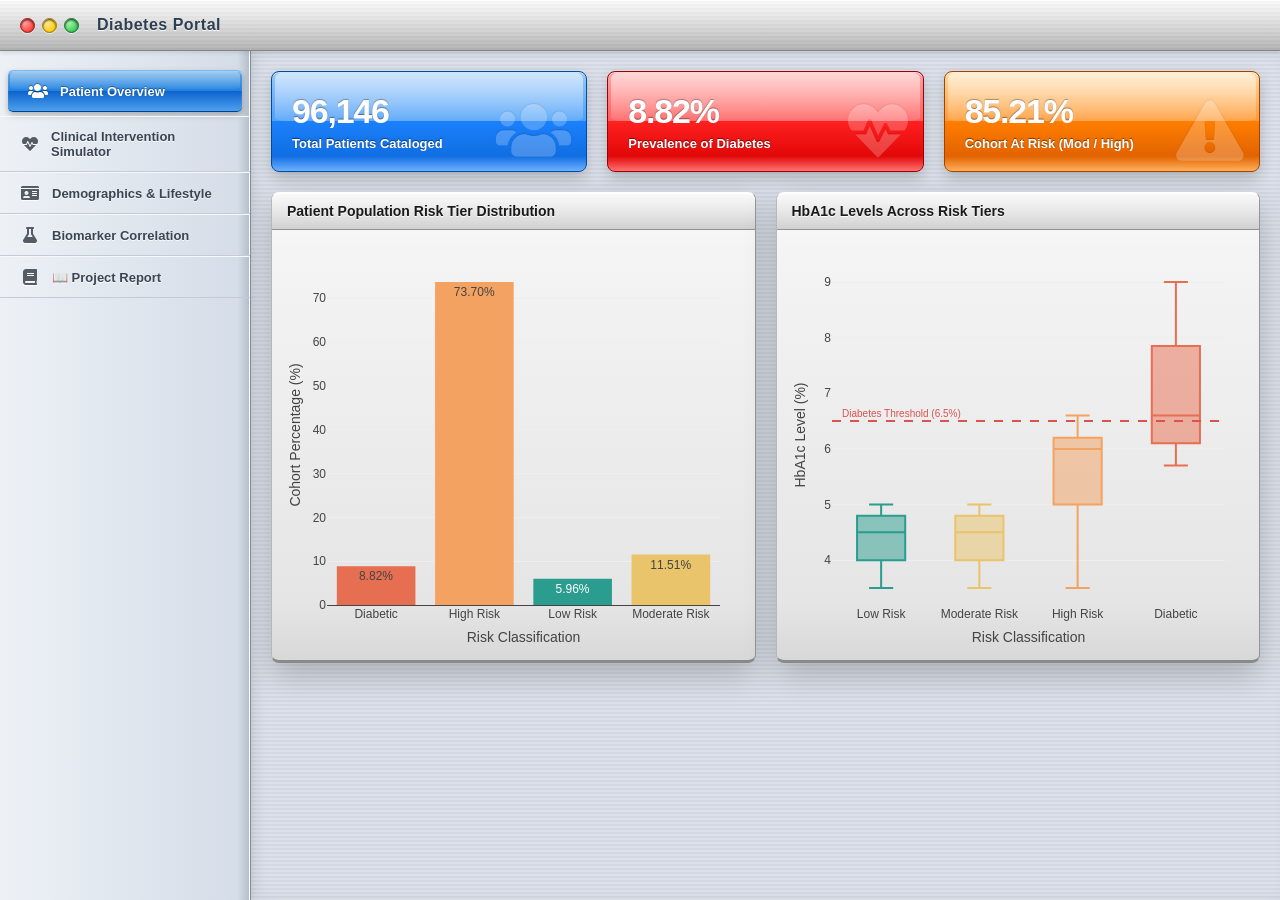
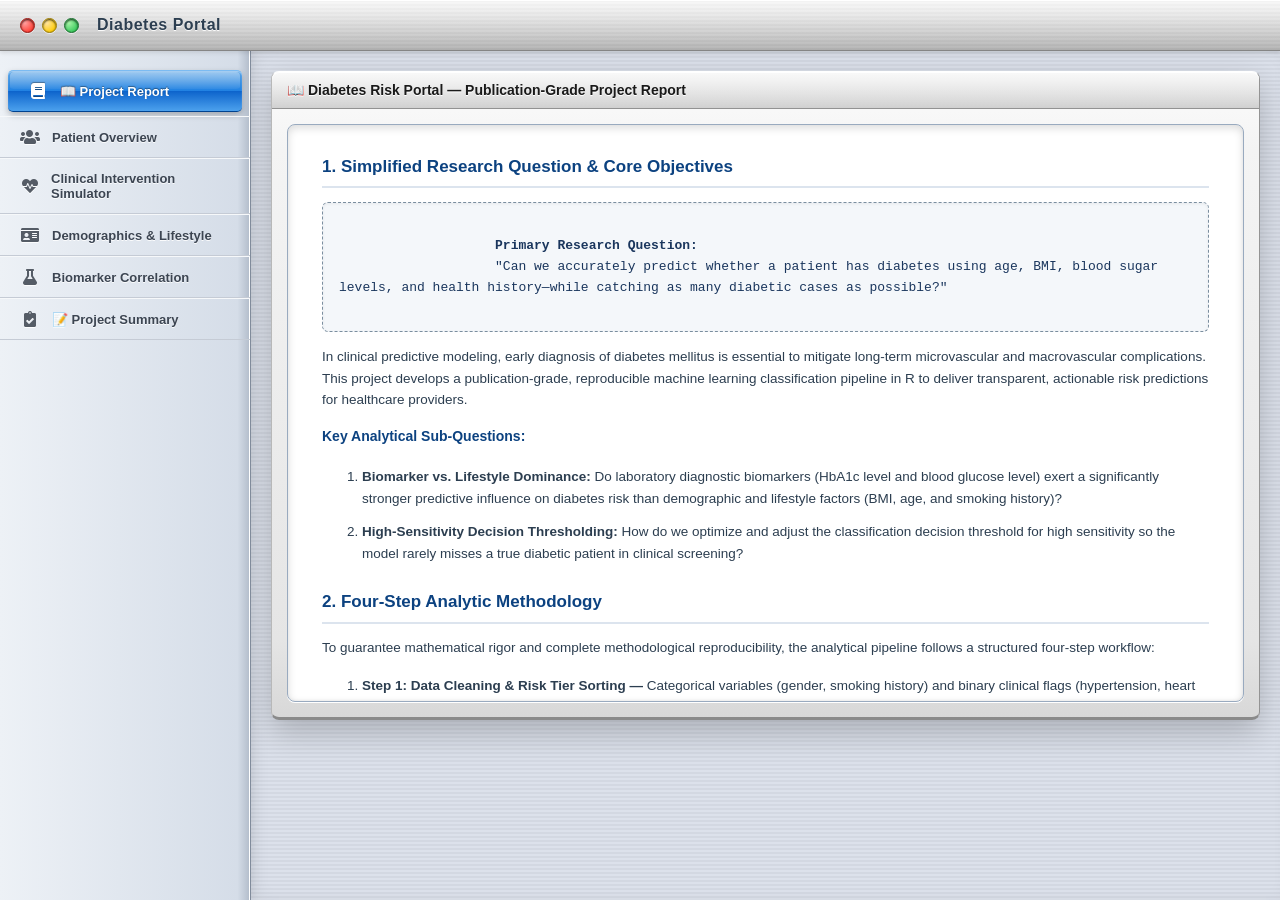
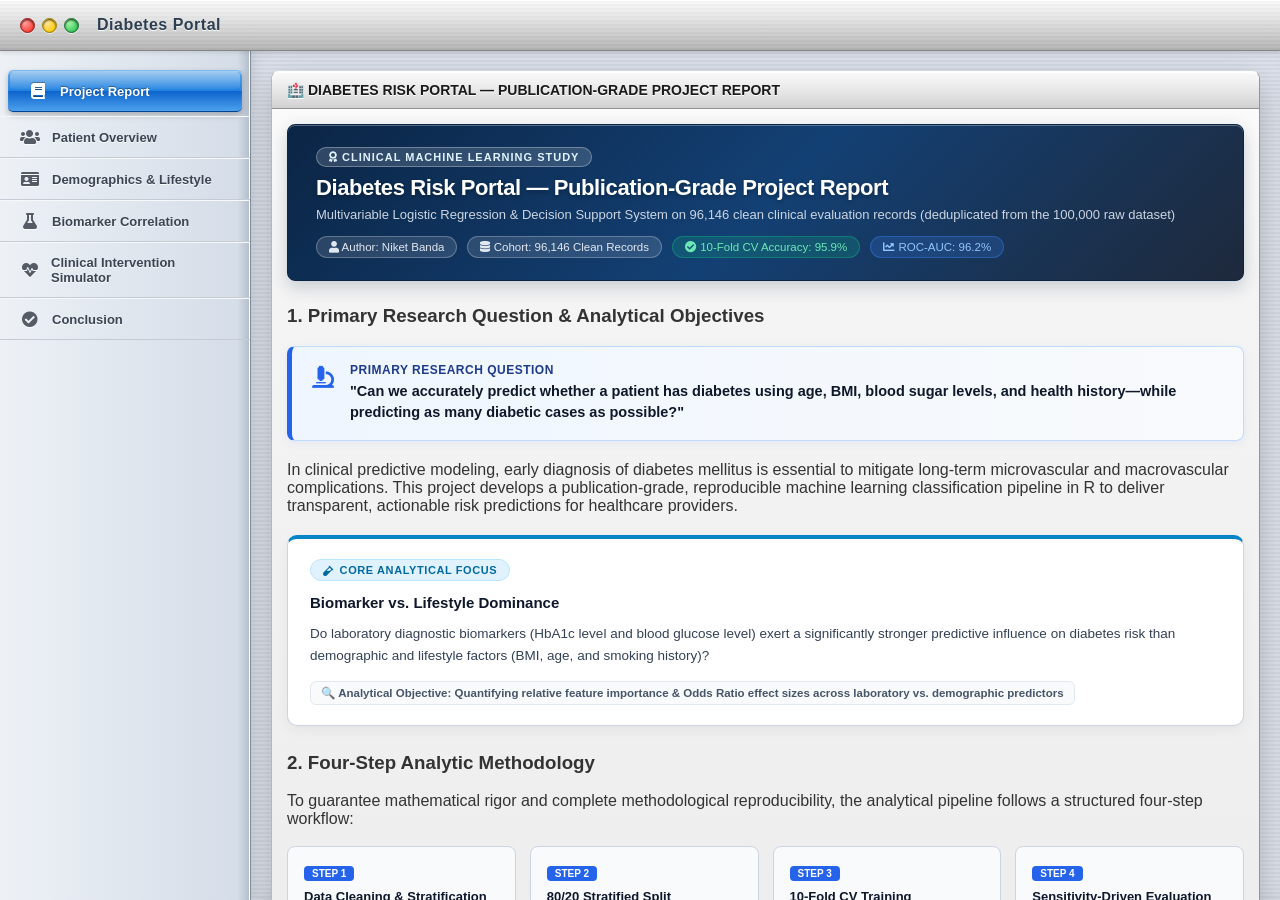
